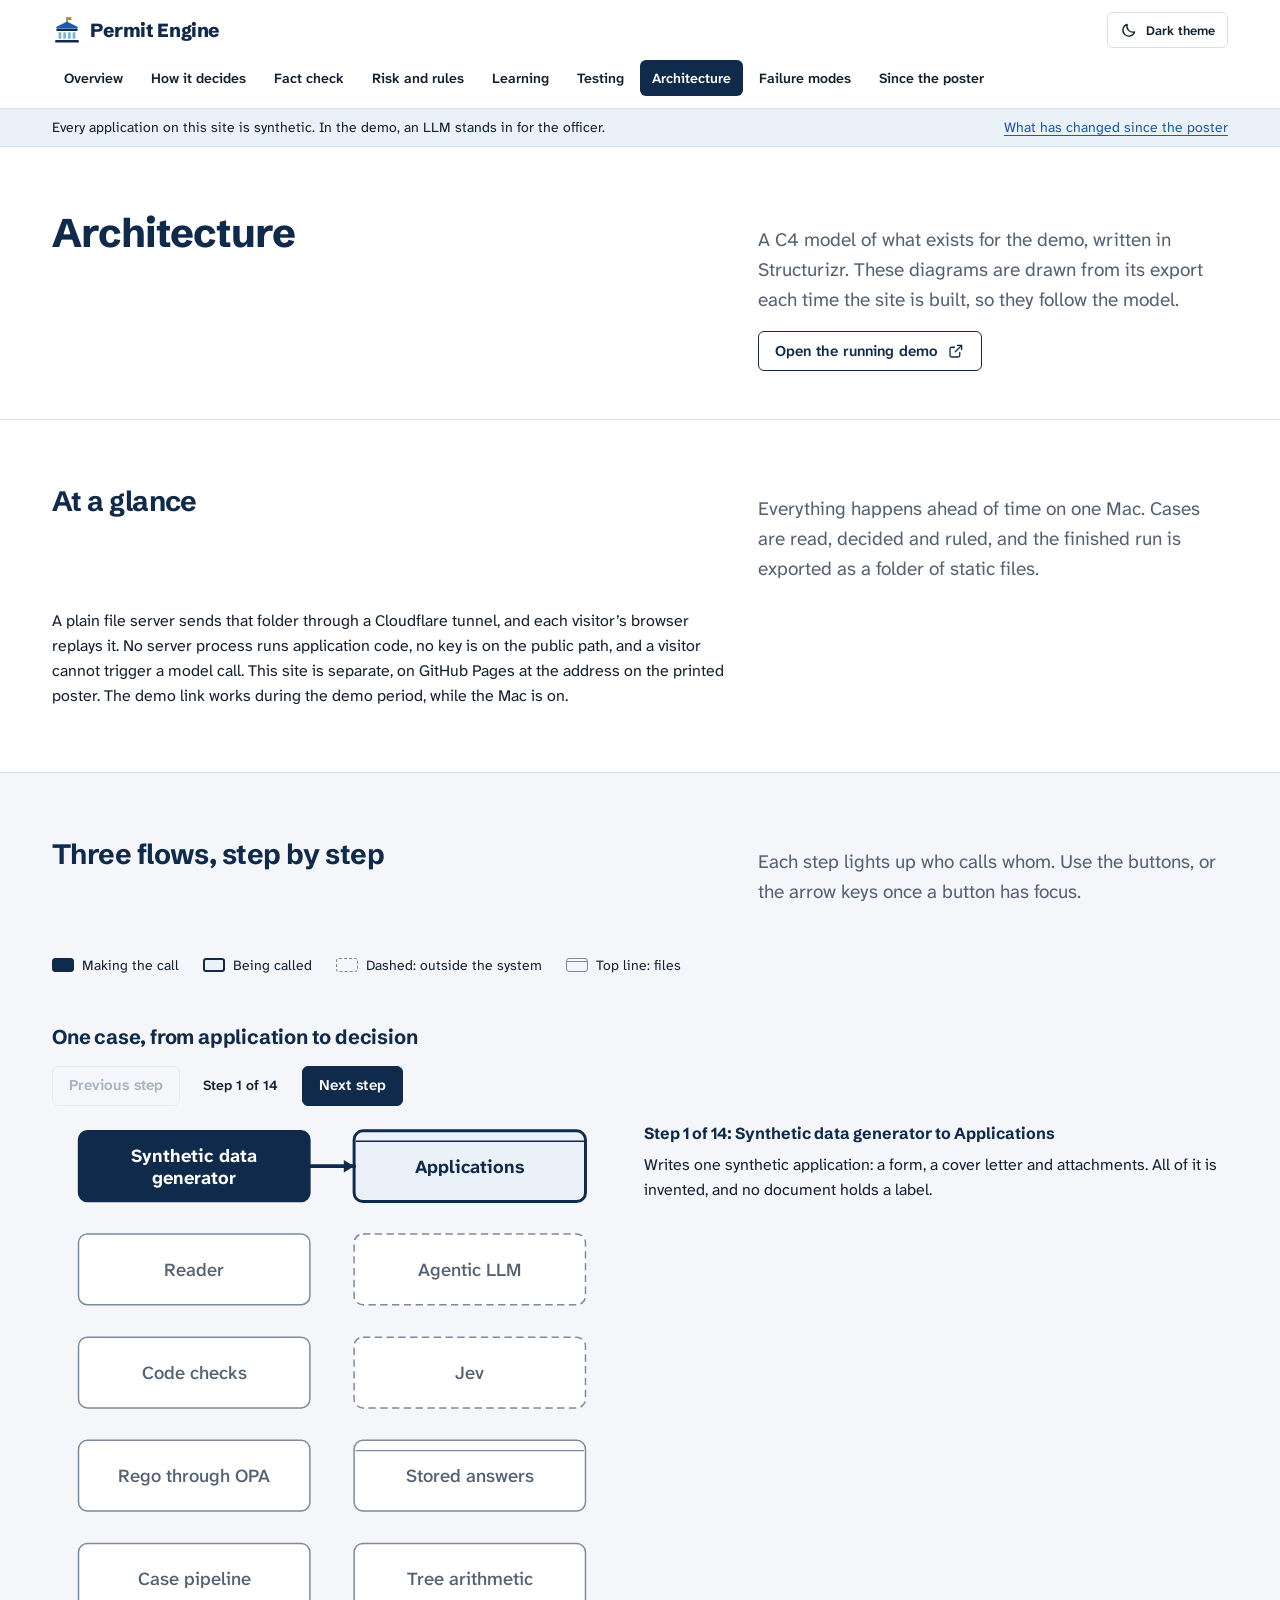
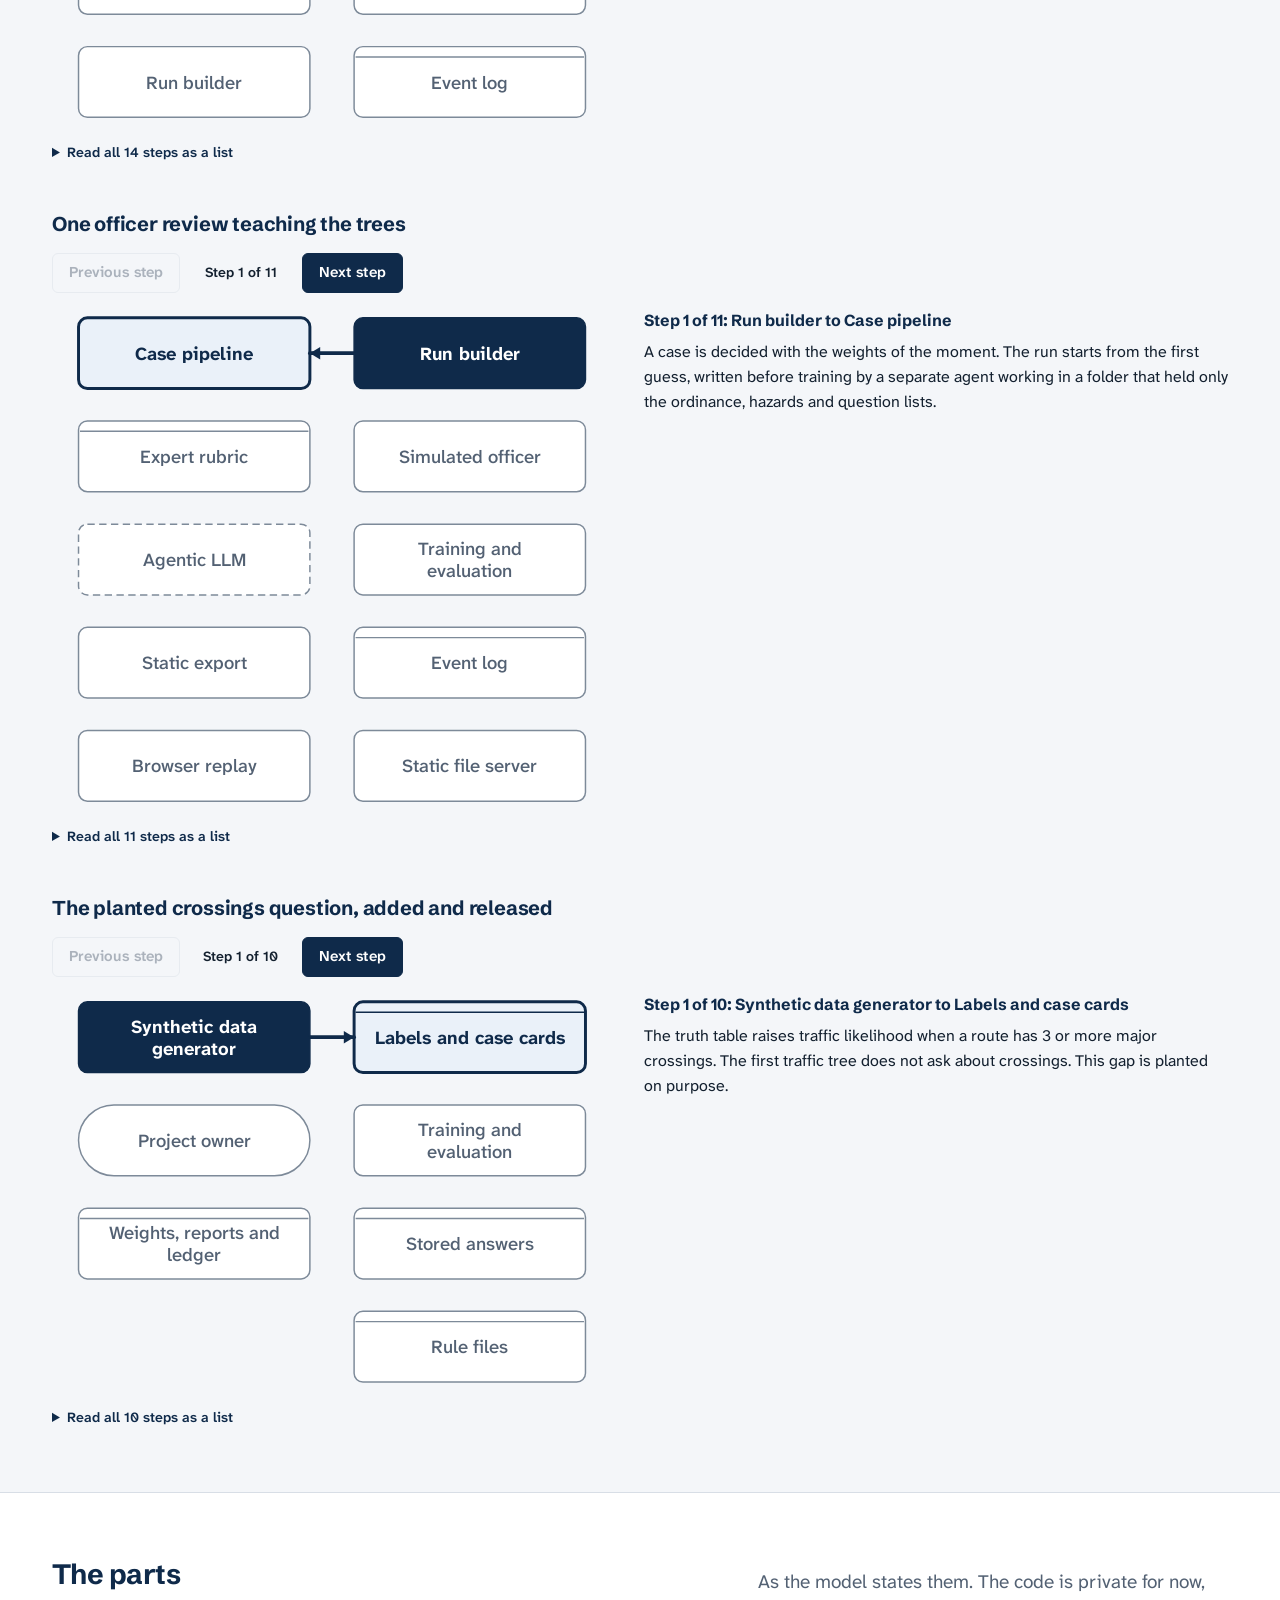
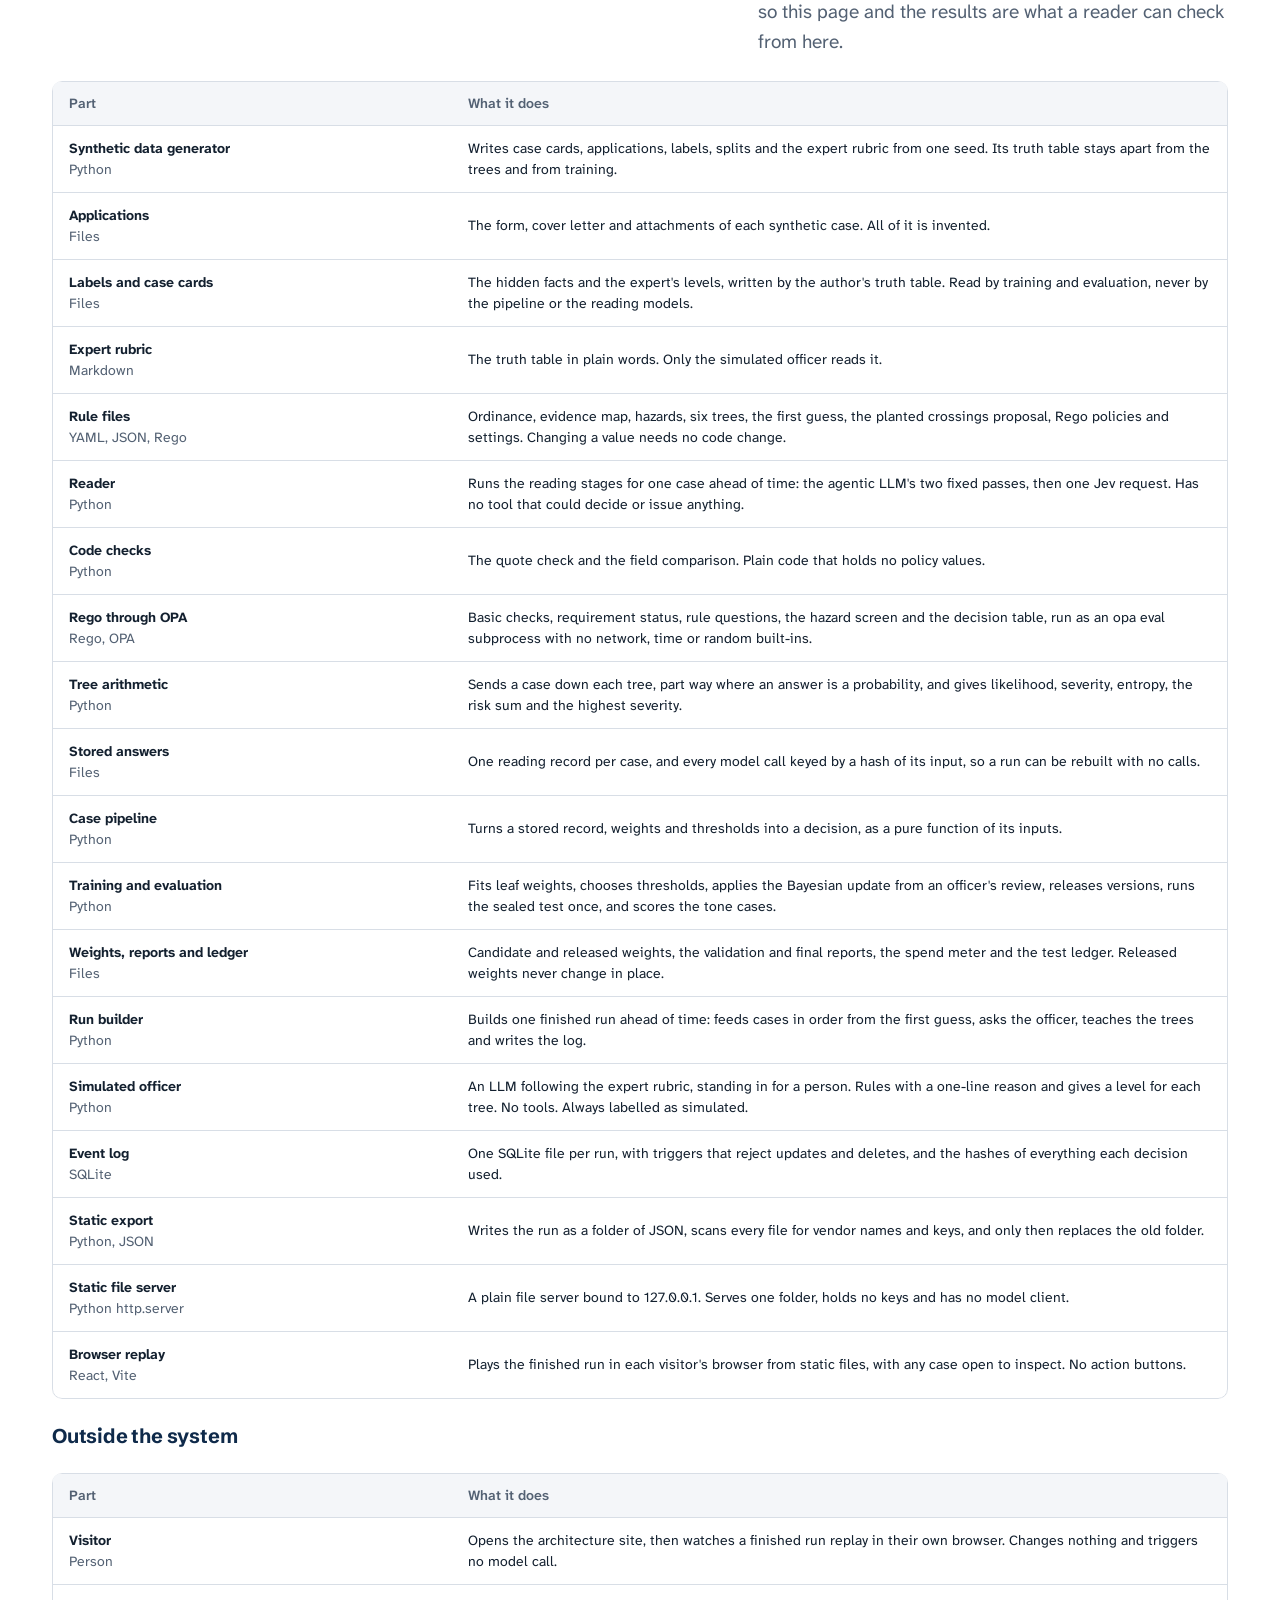
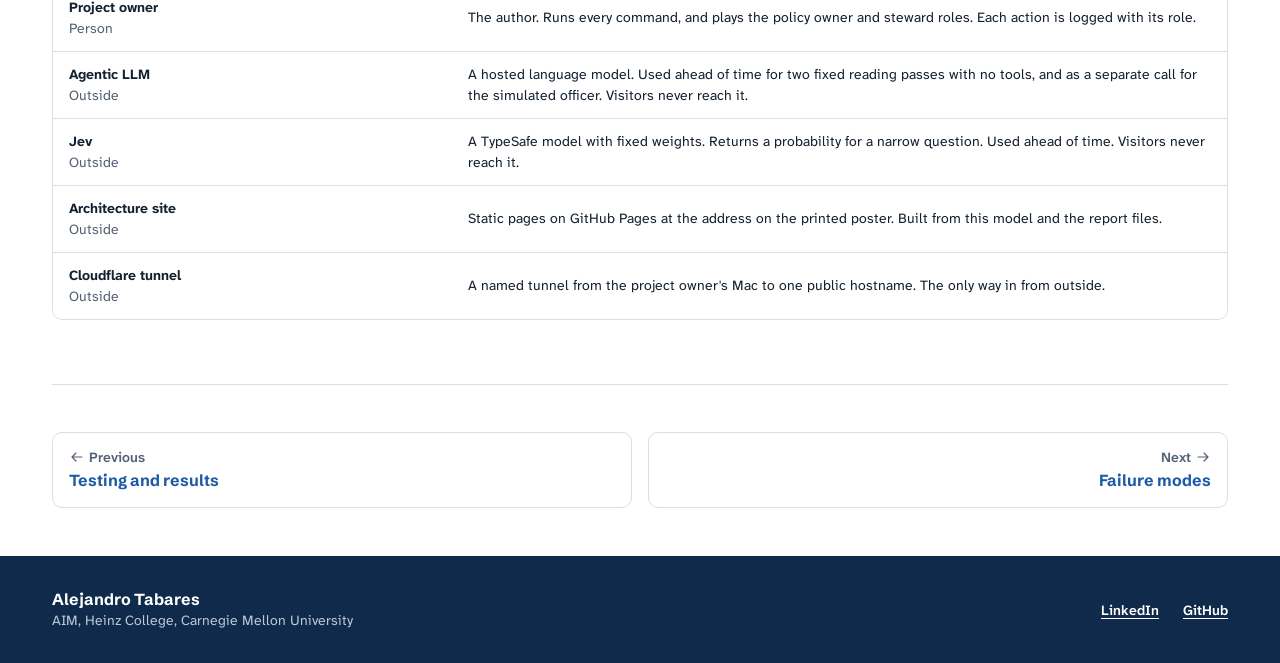
==== architecture.html @ 0df1d245 "Publish the real design, results and architecture Replaces the earlier design description with what " ====
<!doctype html>
<html lang="en" data-theme="light"><head><meta charSet="utf-8"/><meta name="viewport" content="width=device-width, initial-scale=1, viewport-fit=cover"/><title>Architecture | Permit Engine</title><meta name="description" content="A C4 model of what exists for the Permit Engine demo, with three flows you can step through: one case, one officer review, and the planted crossings question."/><meta name="author" content="Alejandro Tabares"/><script>(function(){try{var t=localStorage.getItem('pe-theme');if(!t){t=matchMedia('(prefers-color-scheme: dark)').matches?'dark':'light'}document.documentElement.setAttribute('data-theme',t)}catch(e){}})();</script><link rel="stylesheet" href="./assets/fonts/fonts.css"/><link rel="stylesheet" href="./assets/permit-engine.css"/><link rel="stylesheet" href="./assets/site.css"/></head><body class="pe-app site"><a class="site-skip" href="#main">Skip to content</a><header class="site-hd"><div class="site-wrap site-hd__row"><a class="site-brand" href="./"><svg width="30" height="30" viewBox="0 0 96 96" aria-hidden="true" focusable="false"><rect x="46.5" y="6" width="3" height="18" rx="1.5" fill="#0F2A4A"></rect><path d="M49.5 7H64l-4 4.5 4 4.5H49.5z" fill="#D27812"></path><path d="M48 24 80 40H16z" fill="#1D5BA6" stroke="#1D5BA6" stroke-width="6" stroke-linejoin="round"></path><rect x="14" y="44" width="68" height="7" rx="2" fill="#0F2A4A"></rect><rect x="21" y="55" width="9" height="21" rx="2" fill="#7EB4D2"></rect><rect x="36" y="55" width="9" height="21" rx="2" fill="#7EB4D2"></rect><rect x="51" y="55" width="9" height="21" rx="2" fill="#7EB4D2"></rect><rect x="66" y="55" width="9" height="21" rx="2" fill="#7EB4D2"></rect><rect x="10" y="80" width="76" height="8" rx="3" fill="#0F2A4A"></rect></svg><span>Permit Engine</span></a><nav class="site-nav" aria-label="Site"><ul role="list"><li><a href="./">Overview</a></li><li><a href="./how-it-decides.html">How it decides</a></li><li><a href="./fact-check.html">Fact check</a></li><li><a href="./risk-and-rules.html">Risk and rules</a></li><li><a href="./learning.html">Learning</a></li><li><a href="./testing.html">Testing</a></li><li><a href="./architecture.html" aria-current="page">Architecture</a></li><li><a href="./failure-modes.html">Failure modes</a></li><li><a href="./since-the-poster.html">Since the poster</a></li></ul></nav><button type="button" id="theme-toggle" class="site-theme" aria-pressed="false"><svg width="18" height="18" viewBox="0 0 24 24" fill="none" stroke="currentColor" stroke-width="1.75" stroke-linecap="round" stroke-linejoin="round" aria-hidden="true" focusable="false"><path d="M19.5 14.5A8 8 0 0 1 9.5 4.5a8 8 0 1 0 10 10z"></path></svg><span class="site-theme__label">Dark theme</span></button></div></header><p class="site-banner"><span class="site-wrap site-banner__row"><span>Every application on this site is synthetic. In the demo, an LLM stands in for the officer.</span><a href="./since-the-poster.html">What has changed since the poster</a></span></p><main id="main" class="site-main"><section class="site-hero"><div class="site-wrap site-hero__inner"><div class="pe-section-heading pe-section-heading--split pe-section-heading--page"><div class="pe-section-heading__grid"><h1 class="pe-section-heading__title pe-h1">Architecture</h1><div class="pe-section-heading__aside"><p class="pe-section-heading__description">A C4 model of what exists for the demo, written in Structurizr. These diagrams are drawn from its export each time the site is built, so they follow the model.</p><div class="pe-section-heading__actions"><a class="pe-button site-btn site-btn--secondary" href="https://permit-engine.bottomuplabs.com">Open the running demo <svg width="18" height="18" viewBox="0 0 24 24" fill="none" stroke="currentColor" stroke-width="1.75" stroke-linecap="round" stroke-linejoin="round" aria-hidden="true" focusable="false"><path d="M14 4.5h5.5V10M19.5 4.5 11 13M17 14v4a2 2 0 0 1-2 2H6a2 2 0 0 1-2-2V9a2 2 0 0 1 2-2h4"></path></svg></a></div></div></div></div></div></section><section class="site-section" aria-labelledby="at-a-glance"><div class="site-wrap site-stack"><div class="pe-section-heading pe-section-heading--split pe-section-heading--section"><div class="pe-section-heading__grid"><h2 id="at-a-glance" class="pe-section-heading__title pe-h2">At a glance</h2><div class="pe-section-heading__aside"><p class="pe-section-heading__description">Everything happens ahead of time on one Mac. Cases are read, decided and ruled, and the finished run is exported as a folder of static files.</p></div></div></div><div class="site-prose"><p>A plain file server sends that folder through a Cloudflare tunnel, and each visitor’s browser replays it. No server process runs application code, no key is on the public path, and a visitor cannot trigger a model call. This site is separate, on GitHub Pages at the address on the printed poster. The demo link works during the demo period, while the Mac is on.</p></div></div></section><section class="site-section site-section--muted" aria-labelledby="flows"><div class="site-wrap site-stack site-stack--lg"><div class="pe-section-heading pe-section-heading--split pe-section-heading--section"><div class="pe-section-heading__grid"><h2 id="flows" class="pe-section-heading__title pe-h2">Three flows, step by step</h2><div class="pe-section-heading__aside"><p class="pe-section-heading__description">Each step lights up who calls whom. Use the buttons, or the arrow keys once a button has focus.</p></div></div></div><ul class="site-arch-legend pe-small" role="list"><li><span class="site-arch-legend__box site-arch-legend__box--source"></span> Making the call</li><li><span class="site-arch-legend__box site-arch-legend__box--destination"></span> Being called</li><li><span class="site-arch-legend__box site-arch-legend__box--external"></span> Dashed: outside the system</li><li><span class="site-arch-legend__box site-arch-legend__box--store"></span> Top line: files</li></ul><div id="one-case-view"><div class="site-steps" data-stepper="" role="group" aria-labelledby="view-OneCase"><h3 id="view-OneCase" class="pe-h3">One case, from application to decision</h3><div class="site-steps__controls" data-controls="" hidden=""><button type="button" class="pe-button site-btn site-btn--secondary" data-prev="">Previous step</button><span class="site-steps__pos" data-pos="" aria-live="polite">Step 1 of 14</span><button type="button" class="pe-button site-btn" data-next="">Next step</button></div><ol class="site-steps__frames" role="list"><li class="site-steps__frame" data-step=""><svg viewBox="0 0 380 410" class="site-arch" role="img" aria-label="One case, from application to decision, step 1 of 14: Synthetic data generator to Applications."><g class="site-arch__node site-arch__node--part is-source"><rect x="18" y="6" width="157" height="48" rx="6"></rect><text x="96.5" y="27" text-anchor="middle">Synthetic data</text><text x="96.5" y="42" text-anchor="middle">generator</text></g><g class="site-arch__node site-arch__node--store is-destination"><rect x="205" y="6" width="157" height="48" rx="6"></rect><line x1="206" x2="361" y1="13" y2="13"></line><text x="283.5" y="34.5" text-anchor="middle">Applications</text></g><g class="site-arch__node site-arch__node--part is-waiting"><rect x="18" y="76" width="157" height="48" rx="6"></rect><text x="96.5" y="104.5" text-anchor="middle">Reader</text></g><g class="site-arch__node site-arch__node--part is-waiting"><rect x="18" y="216" width="157" height="48" rx="6"></rect><text x="96.5" y="244.5" text-anchor="middle">Rego through OPA</text></g><g class="site-arch__node site-arch__node--external is-waiting"><rect x="205" y="76" width="157" height="48" rx="6"></rect><text x="283.5" y="104.5" text-anchor="middle">Agentic LLM</text></g><g class="site-arch__node site-arch__node--part is-waiting"><rect x="18" y="146" width="157" height="48" rx="6"></rect><text x="96.5" y="174.5" text-anchor="middle">Code checks</text></g><g class="site-arch__node site-arch__node--external is-waiting"><rect x="205" y="146" width="157" height="48" rx="6"></rect><text x="283.5" y="174.5" text-anchor="middle">Jev</text></g><g class="site-arch__node site-arch__node--store is-waiting"><rect x="205" y="216" width="157" height="48" rx="6"></rect><line x1="206" x2="361" y1="223" y2="223"></line><text x="283.5" y="244.5" text-anchor="middle">Stored answers</text></g><g class="site-arch__node site-arch__node--part is-waiting"><rect x="18" y="286" width="157" height="48" rx="6"></rect><text x="96.5" y="314.5" text-anchor="middle">Case pipeline</text></g><g class="site-arch__node site-arch__node--part is-waiting"><rect x="205" y="286" width="157" height="48" rx="6"></rect><text x="283.5" y="314.5" text-anchor="middle">Tree arithmetic</text></g><g class="site-arch__node site-arch__node--part is-waiting"><rect x="18" y="356" width="157" height="48" rx="6"></rect><text x="96.5" y="384.5" text-anchor="middle">Run builder</text></g><g class="site-arch__node site-arch__node--store is-waiting"><rect x="205" y="356" width="157" height="48" rx="6"></rect><line x1="206" x2="361" y1="363" y2="363"></line><text x="283.5" y="384.5" text-anchor="middle">Event log</text></g><path class="site-arch__edge" d="M175 30 L205 30"></path><polygon class="site-arch__head" points="205,30 198,25.8 198,34.2"></polygon></svg><div class="site-steps__text"><p class="site-steps__who">Step 1 of 14: Synthetic data generator to Applications</p><p class="pe-body">Writes one synthetic application: a form, a cover letter and attachments. All of it is invented, and no document holds a label.</p></div></li><li class="site-steps__frame" data-step=""><svg viewBox="0 0 380 410" class="site-arch" role="img" aria-label="One case, from application to decision, step 2 of 14: Reader to Rego through OPA."><g class="site-arch__node site-arch__node--part is-seen"><rect x="18" y="6" width="157" height="48" rx="6"></rect><text x="96.5" y="27" text-anchor="middle">Synthetic data</text><text x="96.5" y="42" text-anchor="middle">generator</text></g><g class="site-arch__node site-arch__node--store is-seen"><rect x="205" y="6" width="157" height="48" rx="6"></rect><line x1="206" x2="361" y1="13" y2="13"></line><text x="283.5" y="34.5" text-anchor="middle">Applications</text></g><g class="site-arch__node site-arch__node--part is-source"><rect x="18" y="76" width="157" height="48" rx="6"></rect><text x="96.5" y="104.5" text-anchor="middle">Reader</text></g><g class="site-arch__node site-arch__node--part is-destination"><rect x="18" y="216" width="157" height="48" rx="6"></rect><text x="96.5" y="244.5" text-anchor="middle">Rego through OPA</text></g><g class="site-arch__node site-arch__node--external is-waiting"><rect x="205" y="76" width="157" height="48" rx="6"></rect><text x="283.5" y="104.5" text-anchor="middle">Agentic LLM</text></g><g class="site-arch__node site-arch__node--part is-waiting"><rect x="18" y="146" width="157" height="48" rx="6"></rect><text x="96.5" y="174.5" text-anchor="middle">Code checks</text></g><g class="site-arch__node site-arch__node--external is-waiting"><rect x="205" y="146" width="157" height="48" rx="6"></rect><text x="283.5" y="174.5" text-anchor="middle">Jev</text></g><g class="site-arch__node site-arch__node--store is-waiting"><rect x="205" y="216" width="157" height="48" rx="6"></rect><line x1="206" x2="361" y1="223" y2="223"></line><text x="283.5" y="244.5" text-anchor="middle">Stored answers</text></g><g class="site-arch__node site-arch__node--part is-waiting"><rect x="18" y="286" width="157" height="48" rx="6"></rect><text x="96.5" y="314.5" text-anchor="middle">Case pipeline</text></g><g class="site-arch__node site-arch__node--part is-waiting"><rect x="205" y="286" width="157" height="48" rx="6"></rect><text x="283.5" y="314.5" text-anchor="middle">Tree arithmetic</text></g><g class="site-arch__node site-arch__node--part is-waiting"><rect x="18" y="356" width="157" height="48" rx="6"></rect><text x="96.5" y="384.5" text-anchor="middle">Run builder</text></g><g class="site-arch__node site-arch__node--store is-waiting"><rect x="205" y="356" width="157" height="48" rx="6"></rect><line x1="206" x2="361" y1="363" y2="363"></line><text x="283.5" y="384.5" text-anchor="middle">Event log</text></g><path class="site-arch__edge" d="M18 100 L14 100 Q7 100 7 107 L7 233 Q7 240 14 240 L18 240"></path><polygon class="site-arch__head" points="18,240 11,235.8 11,244.2"></polygon></svg><div class="site-steps__text"><p class="site-steps__who">Step 2 of 14: Reader to Rego through OPA</p><p class="pe-body">Basic checks: is the fee paid, is the form complete, is the date allowed? A failure stops the case here, before any model is called.</p></div></li><li class="site-steps__frame" data-step=""><svg viewBox="0 0 380 410" class="site-arch" role="img" aria-label="One case, from application to decision, step 3 of 14: Reader to Agentic LLM."><g class="site-arch__node site-arch__node--part is-seen"><rect x="18" y="6" width="157" height="48" rx="6"></rect><text x="96.5" y="27" text-anchor="middle">Synthetic data</text><text x="96.5" y="42" text-anchor="middle">generator</text></g><g class="site-arch__node site-arch__node--store is-seen"><rect x="205" y="6" width="157" height="48" rx="6"></rect><line x1="206" x2="361" y1="13" y2="13"></line><text x="283.5" y="34.5" text-anchor="middle">Applications</text></g><g class="site-arch__node site-arch__node--part is-source"><rect x="18" y="76" width="157" height="48" rx="6"></rect><text x="96.5" y="104.5" text-anchor="middle">Reader</text></g><g class="site-arch__node site-arch__node--part is-seen"><rect x="18" y="216" width="157" height="48" rx="6"></rect><text x="96.5" y="244.5" text-anchor="middle">Rego through OPA</text></g><g class="site-arch__node site-arch__node--external is-destination"><rect x="205" y="76" width="157" height="48" rx="6"></rect><text x="283.5" y="104.5" text-anchor="middle">Agentic LLM</text></g><g class="site-arch__node site-arch__node--part is-waiting"><rect x="18" y="146" width="157" height="48" rx="6"></rect><text x="96.5" y="174.5" text-anchor="middle">Code checks</text></g><g class="site-arch__node site-arch__node--external is-waiting"><rect x="205" y="146" width="157" height="48" rx="6"></rect><text x="283.5" y="174.5" text-anchor="middle">Jev</text></g><g class="site-arch__node site-arch__node--store is-waiting"><rect x="205" y="216" width="157" height="48" rx="6"></rect><line x1="206" x2="361" y1="223" y2="223"></line><text x="283.5" y="244.5" text-anchor="middle">Stored answers</text></g><g class="site-arch__node site-arch__node--part is-waiting"><rect x="18" y="286" width="157" height="48" rx="6"></rect><text x="96.5" y="314.5" text-anchor="middle">Case pipeline</text></g><g class="site-arch__node site-arch__node--part is-waiting"><rect x="205" y="286" width="157" height="48" rx="6"></rect><text x="283.5" y="314.5" text-anchor="middle">Tree arithmetic</text></g><g class="site-arch__node site-arch__node--part is-waiting"><rect x="18" y="356" width="157" height="48" rx="6"></rect><text x="96.5" y="384.5" text-anchor="middle">Run builder</text></g><g class="site-arch__node site-arch__node--store is-waiting"><rect x="205" y="356" width="157" height="48" rx="6"></rect><line x1="206" x2="361" y1="363" y2="363"></line><text x="283.5" y="384.5" text-anchor="middle">Event log</text></g><path class="site-arch__edge" d="M175 100 L205 100"></path><polygon class="site-arch__head" points="205,100 198,95.8 198,104.2"></polygon></svg><div class="site-steps__text"><p class="site-steps__who">Step 3 of 14: Reader to Agentic LLM</p><p class="pe-body">First pass, link and extract. For each evidence type a race can need, the LLM says found or absent, gives fields with quotes, and lists documents that fit no type. This pass does read the cover letter.</p></div></li><li class="site-steps__frame" data-step=""><svg viewBox="0 0 380 410" class="site-arch" role="img" aria-label="One case, from application to decision, step 4 of 14: Reader to Code checks."><g class="site-arch__node site-arch__node--part is-seen"><rect x="18" y="6" width="157" height="48" rx="6"></rect><text x="96.5" y="27" text-anchor="middle">Synthetic data</text><text x="96.5" y="42" text-anchor="middle">generator</text></g><g class="site-arch__node site-arch__node--store is-seen"><rect x="205" y="6" width="157" height="48" rx="6"></rect><line x1="206" x2="361" y1="13" y2="13"></line><text x="283.5" y="34.5" text-anchor="middle">Applications</text></g><g class="site-arch__node site-arch__node--part is-source"><rect x="18" y="76" width="157" height="48" rx="6"></rect><text x="96.5" y="104.5" text-anchor="middle">Reader</text></g><g class="site-arch__node site-arch__node--part is-seen"><rect x="18" y="216" width="157" height="48" rx="6"></rect><text x="96.5" y="244.5" text-anchor="middle">Rego through OPA</text></g><g class="site-arch__node site-arch__node--external is-seen"><rect x="205" y="76" width="157" height="48" rx="6"></rect><text x="283.5" y="104.5" text-anchor="middle">Agentic LLM</text></g><g class="site-arch__node site-arch__node--part is-destination"><rect x="18" y="146" width="157" height="48" rx="6"></rect><text x="96.5" y="174.5" text-anchor="middle">Code checks</text></g><g class="site-arch__node site-arch__node--external is-waiting"><rect x="205" y="146" width="157" height="48" rx="6"></rect><text x="283.5" y="174.5" text-anchor="middle">Jev</text></g><g class="site-arch__node site-arch__node--store is-waiting"><rect x="205" y="216" width="157" height="48" rx="6"></rect><line x1="206" x2="361" y1="223" y2="223"></line><text x="283.5" y="244.5" text-anchor="middle">Stored answers</text></g><g class="site-arch__node site-arch__node--part is-waiting"><rect x="18" y="286" width="157" height="48" rx="6"></rect><text x="96.5" y="314.5" text-anchor="middle">Case pipeline</text></g><g class="site-arch__node site-arch__node--part is-waiting"><rect x="205" y="286" width="157" height="48" rx="6"></rect><text x="283.5" y="314.5" text-anchor="middle">Tree arithmetic</text></g><g class="site-arch__node site-arch__node--part is-waiting"><rect x="18" y="356" width="157" height="48" rx="6"></rect><text x="96.5" y="384.5" text-anchor="middle">Run builder</text></g><g class="site-arch__node site-arch__node--store is-waiting"><rect x="205" y="356" width="157" height="48" rx="6"></rect><line x1="206" x2="361" y1="363" y2="363"></line><text x="283.5" y="384.5" text-anchor="middle">Event log</text></g><path class="site-arch__edge" d="M96.5 124 L96.5 146"></path><polygon class="site-arch__head" points="96.5,146 92.3,139 100.7,139"></polygon></svg><div class="site-steps__text"><p class="site-steps__who">Step 4 of 14: Reader to Code checks</p><p class="pe-body">Quote check. Each quote must appear in the named attachment and each value inside its quote, or the field counts as absent. The form and the cover letter are never allowed as sources.</p></div></li><li class="site-steps__frame" data-step=""><svg viewBox="0 0 380 410" class="site-arch" role="img" aria-label="One case, from application to decision, step 5 of 14: Reader to Agentic LLM."><g class="site-arch__node site-arch__node--part is-seen"><rect x="18" y="6" width="157" height="48" rx="6"></rect><text x="96.5" y="27" text-anchor="middle">Synthetic data</text><text x="96.5" y="42" text-anchor="middle">generator</text></g><g class="site-arch__node site-arch__node--store is-seen"><rect x="205" y="6" width="157" height="48" rx="6"></rect><line x1="206" x2="361" y1="13" y2="13"></line><text x="283.5" y="34.5" text-anchor="middle">Applications</text></g><g class="site-arch__node site-arch__node--part is-source"><rect x="18" y="76" width="157" height="48" rx="6"></rect><text x="96.5" y="104.5" text-anchor="middle">Reader</text></g><g class="site-arch__node site-arch__node--part is-seen"><rect x="18" y="216" width="157" height="48" rx="6"></rect><text x="96.5" y="244.5" text-anchor="middle">Rego through OPA</text></g><g class="site-arch__node site-arch__node--external is-destination"><rect x="205" y="76" width="157" height="48" rx="6"></rect><text x="283.5" y="104.5" text-anchor="middle">Agentic LLM</text></g><g class="site-arch__node site-arch__node--part is-seen"><rect x="18" y="146" width="157" height="48" rx="6"></rect><text x="96.5" y="174.5" text-anchor="middle">Code checks</text></g><g class="site-arch__node site-arch__node--external is-waiting"><rect x="205" y="146" width="157" height="48" rx="6"></rect><text x="283.5" y="174.5" text-anchor="middle">Jev</text></g><g class="site-arch__node site-arch__node--store is-waiting"><rect x="205" y="216" width="157" height="48" rx="6"></rect><line x1="206" x2="361" y1="223" y2="223"></line><text x="283.5" y="244.5" text-anchor="middle">Stored answers</text></g><g class="site-arch__node site-arch__node--part is-waiting"><rect x="18" y="286" width="157" height="48" rx="6"></rect><text x="96.5" y="314.5" text-anchor="middle">Case pipeline</text></g><g class="site-arch__node site-arch__node--part is-waiting"><rect x="205" y="286" width="157" height="48" rx="6"></rect><text x="283.5" y="314.5" text-anchor="middle">Tree arithmetic</text></g><g class="site-arch__node site-arch__node--part is-waiting"><rect x="18" y="356" width="157" height="48" rx="6"></rect><text x="96.5" y="384.5" text-anchor="middle">Run builder</text></g><g class="site-arch__node site-arch__node--store is-waiting"><rect x="205" y="356" width="157" height="48" rx="6"></rect><line x1="206" x2="361" y1="363" y2="363"></line><text x="283.5" y="384.5" text-anchor="middle">Event log</text></g><path class="site-arch__edge" d="M175 100 L205 100"></path><polygon class="site-arch__head" points="205,100 198,95.8 198,104.2"></polygon></svg><div class="site-steps__text"><p class="site-steps__who">Step 5 of 14: Reader to Agentic LLM</p><p class="pe-body">Second pass, in a fresh context: judge. It gets the attachments behind verified fields and the case&#x27;s typed values, never the cover letter, and gives one verdict per type: supported, unsupported or contradicted.</p></div></li><li class="site-steps__frame" data-step=""><svg viewBox="0 0 380 410" class="site-arch" role="img" aria-label="One case, from application to decision, step 6 of 14: Reader to Rego through OPA."><g class="site-arch__node site-arch__node--part is-seen"><rect x="18" y="6" width="157" height="48" rx="6"></rect><text x="96.5" y="27" text-anchor="middle">Synthetic data</text><text x="96.5" y="42" text-anchor="middle">generator</text></g><g class="site-arch__node site-arch__node--store is-seen"><rect x="205" y="6" width="157" height="48" rx="6"></rect><line x1="206" x2="361" y1="13" y2="13"></line><text x="283.5" y="34.5" text-anchor="middle">Applications</text></g><g class="site-arch__node site-arch__node--part is-source"><rect x="18" y="76" width="157" height="48" rx="6"></rect><text x="96.5" y="104.5" text-anchor="middle">Reader</text></g><g class="site-arch__node site-arch__node--part is-destination"><rect x="18" y="216" width="157" height="48" rx="6"></rect><text x="96.5" y="244.5" text-anchor="middle">Rego through OPA</text></g><g class="site-arch__node site-arch__node--external is-seen"><rect x="205" y="76" width="157" height="48" rx="6"></rect><text x="283.5" y="104.5" text-anchor="middle">Agentic LLM</text></g><g class="site-arch__node site-arch__node--part is-seen"><rect x="18" y="146" width="157" height="48" rx="6"></rect><text x="96.5" y="174.5" text-anchor="middle">Code checks</text></g><g class="site-arch__node site-arch__node--external is-waiting"><rect x="205" y="146" width="157" height="48" rx="6"></rect><text x="283.5" y="174.5" text-anchor="middle">Jev</text></g><g class="site-arch__node site-arch__node--store is-waiting"><rect x="205" y="216" width="157" height="48" rx="6"></rect><line x1="206" x2="361" y1="223" y2="223"></line><text x="283.5" y="244.5" text-anchor="middle">Stored answers</text></g><g class="site-arch__node site-arch__node--part is-waiting"><rect x="18" y="286" width="157" height="48" rx="6"></rect><text x="96.5" y="314.5" text-anchor="middle">Case pipeline</text></g><g class="site-arch__node site-arch__node--part is-waiting"><rect x="205" y="286" width="157" height="48" rx="6"></rect><text x="283.5" y="314.5" text-anchor="middle">Tree arithmetic</text></g><g class="site-arch__node site-arch__node--part is-waiting"><rect x="18" y="356" width="157" height="48" rx="6"></rect><text x="96.5" y="384.5" text-anchor="middle">Run builder</text></g><g class="site-arch__node site-arch__node--store is-waiting"><rect x="205" y="356" width="157" height="48" rx="6"></rect><line x1="206" x2="361" y1="363" y2="363"></line><text x="283.5" y="384.5" text-anchor="middle">Event log</text></g><path class="site-arch__edge" d="M18 100 L14 100 Q7 100 7 107 L7 233 Q7 240 14 240 L18 240"></path><polygon class="site-arch__head" points="18,240 11,235.8 11,244.2"></polygon></svg><div class="site-steps__text"><p class="site-steps__who">Step 6 of 14: Reader to Rego through OPA</p><p class="pe-body">Hazard screen, by rules only: traffic if a road closes, crowd pressure if the crowd is 300 or more, medical always.</p></div></li><li class="site-steps__frame" data-step=""><svg viewBox="0 0 380 410" class="site-arch" role="img" aria-label="One case, from application to decision, step 7 of 14: Reader to Jev."><g class="site-arch__node site-arch__node--part is-seen"><rect x="18" y="6" width="157" height="48" rx="6"></rect><text x="96.5" y="27" text-anchor="middle">Synthetic data</text><text x="96.5" y="42" text-anchor="middle">generator</text></g><g class="site-arch__node site-arch__node--store is-seen"><rect x="205" y="6" width="157" height="48" rx="6"></rect><line x1="206" x2="361" y1="13" y2="13"></line><text x="283.5" y="34.5" text-anchor="middle">Applications</text></g><g class="site-arch__node site-arch__node--part is-source"><rect x="18" y="76" width="157" height="48" rx="6"></rect><text x="96.5" y="104.5" text-anchor="middle">Reader</text></g><g class="site-arch__node site-arch__node--part is-seen"><rect x="18" y="216" width="157" height="48" rx="6"></rect><text x="96.5" y="244.5" text-anchor="middle">Rego through OPA</text></g><g class="site-arch__node site-arch__node--external is-seen"><rect x="205" y="76" width="157" height="48" rx="6"></rect><text x="283.5" y="104.5" text-anchor="middle">Agentic LLM</text></g><g class="site-arch__node site-arch__node--part is-seen"><rect x="18" y="146" width="157" height="48" rx="6"></rect><text x="96.5" y="174.5" text-anchor="middle">Code checks</text></g><g class="site-arch__node site-arch__node--external is-destination"><rect x="205" y="146" width="157" height="48" rx="6"></rect><text x="283.5" y="174.5" text-anchor="middle">Jev</text></g><g class="site-arch__node site-arch__node--store is-waiting"><rect x="205" y="216" width="157" height="48" rx="6"></rect><line x1="206" x2="361" y1="223" y2="223"></line><text x="283.5" y="244.5" text-anchor="middle">Stored answers</text></g><g class="site-arch__node site-arch__node--part is-waiting"><rect x="18" y="286" width="157" height="48" rx="6"></rect><text x="96.5" y="314.5" text-anchor="middle">Case pipeline</text></g><g class="site-arch__node site-arch__node--part is-waiting"><rect x="205" y="286" width="157" height="48" rx="6"></rect><text x="283.5" y="314.5" text-anchor="middle">Tree arithmetic</text></g><g class="site-arch__node site-arch__node--part is-waiting"><rect x="18" y="356" width="157" height="48" rx="6"></rect><text x="96.5" y="384.5" text-anchor="middle">Run builder</text></g><g class="site-arch__node site-arch__node--store is-waiting"><rect x="205" y="356" width="157" height="48" rx="6"></rect><line x1="206" x2="361" y1="363" y2="363"></line><text x="283.5" y="384.5" text-anchor="middle">Event log</text></g><path class="site-arch__edge" d="M175 100 L183 100 Q190 100 190 107 L190 163 Q190 170 197 170 L205 170"></path><polygon class="site-arch__head" points="205,170 198,165.8 198,174.2"></polygon></svg><div class="site-steps__text"><p class="site-steps__who">Step 7 of 14: Reader to Jev</p><p class="pe-body">One Jev request: typed values, evidence records and whole plan documents. Jev returns a probability for each question on the hazards that apply. It never sees the cover letter.</p></div></li><li class="site-steps__frame" data-step=""><svg viewBox="0 0 380 410" class="site-arch" role="img" aria-label="One case, from application to decision, step 8 of 14: Reader to Stored answers."><g class="site-arch__node site-arch__node--part is-seen"><rect x="18" y="6" width="157" height="48" rx="6"></rect><text x="96.5" y="27" text-anchor="middle">Synthetic data</text><text x="96.5" y="42" text-anchor="middle">generator</text></g><g class="site-arch__node site-arch__node--store is-seen"><rect x="205" y="6" width="157" height="48" rx="6"></rect><line x1="206" x2="361" y1="13" y2="13"></line><text x="283.5" y="34.5" text-anchor="middle">Applications</text></g><g class="site-arch__node site-arch__node--part is-source"><rect x="18" y="76" width="157" height="48" rx="6"></rect><text x="96.5" y="104.5" text-anchor="middle">Reader</text></g><g class="site-arch__node site-arch__node--part is-seen"><rect x="18" y="216" width="157" height="48" rx="6"></rect><text x="96.5" y="244.5" text-anchor="middle">Rego through OPA</text></g><g class="site-arch__node site-arch__node--external is-seen"><rect x="205" y="76" width="157" height="48" rx="6"></rect><text x="283.5" y="104.5" text-anchor="middle">Agentic LLM</text></g><g class="site-arch__node site-arch__node--part is-seen"><rect x="18" y="146" width="157" height="48" rx="6"></rect><text x="96.5" y="174.5" text-anchor="middle">Code checks</text></g><g class="site-arch__node site-arch__node--external is-seen"><rect x="205" y="146" width="157" height="48" rx="6"></rect><text x="283.5" y="174.5" text-anchor="middle">Jev</text></g><g class="site-arch__node site-arch__node--store is-destination"><rect x="205" y="216" width="157" height="48" rx="6"></rect><line x1="206" x2="361" y1="223" y2="223"></line><text x="283.5" y="244.5" text-anchor="middle">Stored answers</text></g><g class="site-arch__node site-arch__node--part is-waiting"><rect x="18" y="286" width="157" height="48" rx="6"></rect><text x="96.5" y="314.5" text-anchor="middle">Case pipeline</text></g><g class="site-arch__node site-arch__node--part is-waiting"><rect x="205" y="286" width="157" height="48" rx="6"></rect><text x="283.5" y="314.5" text-anchor="middle">Tree arithmetic</text></g><g class="site-arch__node site-arch__node--part is-waiting"><rect x="18" y="356" width="157" height="48" rx="6"></rect><text x="96.5" y="384.5" text-anchor="middle">Run builder</text></g><g class="site-arch__node site-arch__node--store is-waiting"><rect x="205" y="356" width="157" height="48" rx="6"></rect><line x1="206" x2="361" y1="363" y2="363"></line><text x="283.5" y="384.5" text-anchor="middle">Event log</text></g><path class="site-arch__edge" d="M175 100 L183 100 Q190 100 190 107 L190 233 Q190 240 197 240 L205 240"></path><polygon class="site-arch__head" points="205,240 198,235.8 198,244.2"></polygon></svg><div class="site-steps__text"><p class="site-steps__who">Step 8 of 14: Reader to Stored answers</p><p class="pe-body">All of this is stored as one reading record. From here on, the case needs no model call.</p></div></li><li class="site-steps__frame" data-step=""><svg viewBox="0 0 380 410" class="site-arch" role="img" aria-label="One case, from application to decision, step 9 of 14: Case pipeline to Stored answers."><g class="site-arch__node site-arch__node--part is-seen"><rect x="18" y="6" width="157" height="48" rx="6"></rect><text x="96.5" y="27" text-anchor="middle">Synthetic data</text><text x="96.5" y="42" text-anchor="middle">generator</text></g><g class="site-arch__node site-arch__node--store is-seen"><rect x="205" y="6" width="157" height="48" rx="6"></rect><line x1="206" x2="361" y1="13" y2="13"></line><text x="283.5" y="34.5" text-anchor="middle">Applications</text></g><g class="site-arch__node site-arch__node--part is-seen"><rect x="18" y="76" width="157" height="48" rx="6"></rect><text x="96.5" y="104.5" text-anchor="middle">Reader</text></g><g class="site-arch__node site-arch__node--part is-seen"><rect x="18" y="216" width="157" height="48" rx="6"></rect><text x="96.5" y="244.5" text-anchor="middle">Rego through OPA</text></g><g class="site-arch__node site-arch__node--external is-seen"><rect x="205" y="76" width="157" height="48" rx="6"></rect><text x="283.5" y="104.5" text-anchor="middle">Agentic LLM</text></g><g class="site-arch__node site-arch__node--part is-seen"><rect x="18" y="146" width="157" height="48" rx="6"></rect><text x="96.5" y="174.5" text-anchor="middle">Code checks</text></g><g class="site-arch__node site-arch__node--external is-seen"><rect x="205" y="146" width="157" height="48" rx="6"></rect><text x="283.5" y="174.5" text-anchor="middle">Jev</text></g><g class="site-arch__node site-arch__node--store is-destination"><rect x="205" y="216" width="157" height="48" rx="6"></rect><line x1="206" x2="361" y1="223" y2="223"></line><text x="283.5" y="244.5" text-anchor="middle">Stored answers</text></g><g class="site-arch__node site-arch__node--part is-source"><rect x="18" y="286" width="157" height="48" rx="6"></rect><text x="96.5" y="314.5" text-anchor="middle">Case pipeline</text></g><g class="site-arch__node site-arch__node--part is-waiting"><rect x="205" y="286" width="157" height="48" rx="6"></rect><text x="283.5" y="314.5" text-anchor="middle">Tree arithmetic</text></g><g class="site-arch__node site-arch__node--part is-waiting"><rect x="18" y="356" width="157" height="48" rx="6"></rect><text x="96.5" y="384.5" text-anchor="middle">Run builder</text></g><g class="site-arch__node site-arch__node--store is-waiting"><rect x="205" y="356" width="157" height="48" rx="6"></rect><line x1="206" x2="361" y1="363" y2="363"></line><text x="283.5" y="384.5" text-anchor="middle">Event log</text></g><path class="site-arch__edge" d="M175 310 L183 310 Q190 310 190 303 L190 247 Q190 240 197 240 L205 240"></path><polygon class="site-arch__head" points="205,240 198,235.8 198,244.2"></polygon></svg><div class="site-steps__text"><p class="site-steps__who">Step 9 of 14: Case pipeline to Stored answers</p><p class="pe-body">The pipeline reads the record when the run is built.</p></div></li><li class="site-steps__frame" data-step=""><svg viewBox="0 0 380 410" class="site-arch" role="img" aria-label="One case, from application to decision, step 10 of 14: Case pipeline to Code checks."><g class="site-arch__node site-arch__node--part is-seen"><rect x="18" y="6" width="157" height="48" rx="6"></rect><text x="96.5" y="27" text-anchor="middle">Synthetic data</text><text x="96.5" y="42" text-anchor="middle">generator</text></g><g class="site-arch__node site-arch__node--store is-seen"><rect x="205" y="6" width="157" height="48" rx="6"></rect><line x1="206" x2="361" y1="13" y2="13"></line><text x="283.5" y="34.5" text-anchor="middle">Applications</text></g><g class="site-arch__node site-arch__node--part is-seen"><rect x="18" y="76" width="157" height="48" rx="6"></rect><text x="96.5" y="104.5" text-anchor="middle">Reader</text></g><g class="site-arch__node site-arch__node--part is-seen"><rect x="18" y="216" width="157" height="48" rx="6"></rect><text x="96.5" y="244.5" text-anchor="middle">Rego through OPA</text></g><g class="site-arch__node site-arch__node--external is-seen"><rect x="205" y="76" width="157" height="48" rx="6"></rect><text x="283.5" y="104.5" text-anchor="middle">Agentic LLM</text></g><g class="site-arch__node site-arch__node--part is-destination"><rect x="18" y="146" width="157" height="48" rx="6"></rect><text x="96.5" y="174.5" text-anchor="middle">Code checks</text></g><g class="site-arch__node site-arch__node--external is-seen"><rect x="205" y="146" width="157" height="48" rx="6"></rect><text x="283.5" y="174.5" text-anchor="middle">Jev</text></g><g class="site-arch__node site-arch__node--store is-seen"><rect x="205" y="216" width="157" height="48" rx="6"></rect><line x1="206" x2="361" y1="223" y2="223"></line><text x="283.5" y="244.5" text-anchor="middle">Stored answers</text></g><g class="site-arch__node site-arch__node--part is-source"><rect x="18" y="286" width="157" height="48" rx="6"></rect><text x="96.5" y="314.5" text-anchor="middle">Case pipeline</text></g><g class="site-arch__node site-arch__node--part is-waiting"><rect x="205" y="286" width="157" height="48" rx="6"></rect><text x="283.5" y="314.5" text-anchor="middle">Tree arithmetic</text></g><g class="site-arch__node site-arch__node--part is-waiting"><rect x="18" y="356" width="157" height="48" rx="6"></rect><text x="96.5" y="384.5" text-anchor="middle">Run builder</text></g><g class="site-arch__node site-arch__node--store is-waiting"><rect x="205" y="356" width="157" height="48" rx="6"></rect><line x1="206" x2="361" y1="363" y2="363"></line><text x="283.5" y="384.5" text-anchor="middle">Event log</text></g><path class="site-arch__edge" d="M18 310 L14 310 Q7 310 7 303 L7 177 Q7 170 14 170 L18 170"></path><polygon class="site-arch__head" points="18,170 11,165.8 11,174.2"></polygon></svg><div class="site-steps__text"><p class="site-steps__who">Step 10 of 14: Case pipeline to Code checks</p><p class="pe-body">Field comparison. Code compares fields with the form for every evidence type. A mismatch, such as a letter naming another date, makes the record contradicted whatever the LLM said.</p></div></li><li class="site-steps__frame" data-step=""><svg viewBox="0 0 380 410" class="site-arch" role="img" aria-label="One case, from application to decision, step 11 of 14: Case pipeline to Rego through OPA."><g class="site-arch__node site-arch__node--part is-seen"><rect x="18" y="6" width="157" height="48" rx="6"></rect><text x="96.5" y="27" text-anchor="middle">Synthetic data</text><text x="96.5" y="42" text-anchor="middle">generator</text></g><g class="site-arch__node site-arch__node--store is-seen"><rect x="205" y="6" width="157" height="48" rx="6"></rect><line x1="206" x2="361" y1="13" y2="13"></line><text x="283.5" y="34.5" text-anchor="middle">Applications</text></g><g class="site-arch__node site-arch__node--part is-seen"><rect x="18" y="76" width="157" height="48" rx="6"></rect><text x="96.5" y="104.5" text-anchor="middle">Reader</text></g><g class="site-arch__node site-arch__node--part is-destination"><rect x="18" y="216" width="157" height="48" rx="6"></rect><text x="96.5" y="244.5" text-anchor="middle">Rego through OPA</text></g><g class="site-arch__node site-arch__node--external is-seen"><rect x="205" y="76" width="157" height="48" rx="6"></rect><text x="283.5" y="104.5" text-anchor="middle">Agentic LLM</text></g><g class="site-arch__node site-arch__node--part is-seen"><rect x="18" y="146" width="157" height="48" rx="6"></rect><text x="96.5" y="174.5" text-anchor="middle">Code checks</text></g><g class="site-arch__node site-arch__node--external is-seen"><rect x="205" y="146" width="157" height="48" rx="6"></rect><text x="283.5" y="174.5" text-anchor="middle">Jev</text></g><g class="site-arch__node site-arch__node--store is-seen"><rect x="205" y="216" width="157" height="48" rx="6"></rect><line x1="206" x2="361" y1="223" y2="223"></line><text x="283.5" y="244.5" text-anchor="middle">Stored answers</text></g><g class="site-arch__node site-arch__node--part is-source"><rect x="18" y="286" width="157" height="48" rx="6"></rect><text x="96.5" y="314.5" text-anchor="middle">Case pipeline</text></g><g class="site-arch__node site-arch__node--part is-waiting"><rect x="205" y="286" width="157" height="48" rx="6"></rect><text x="283.5" y="314.5" text-anchor="middle">Tree arithmetic</text></g><g class="site-arch__node site-arch__node--part is-waiting"><rect x="18" y="356" width="157" height="48" rx="6"></rect><text x="96.5" y="384.5" text-anchor="middle">Run builder</text></g><g class="site-arch__node site-arch__node--store is-waiting"><rect x="205" y="356" width="157" height="48" rx="6"></rect><line x1="206" x2="361" y1="363" y2="363"></line><text x="283.5" y="384.5" text-anchor="middle">Event log</text></g><path class="site-arch__edge" d="M96.5 286 L96.5 264"></path><polygon class="site-arch__head" points="96.5,264 100.7,271 92.3,271"></polygon></svg><div class="site-steps__text"><p class="site-steps__who">Step 11 of 14: Case pipeline to Rego through OPA</p><p class="pe-body">Rego gives each requirement a status (met, failed, missing or unclear) and answers every rule question from the form.</p></div></li><li class="site-steps__frame" data-step=""><svg viewBox="0 0 380 410" class="site-arch" role="img" aria-label="One case, from application to decision, step 12 of 14: Case pipeline to Tree arithmetic."><g class="site-arch__node site-arch__node--part is-seen"><rect x="18" y="6" width="157" height="48" rx="6"></rect><text x="96.5" y="27" text-anchor="middle">Synthetic data</text><text x="96.5" y="42" text-anchor="middle">generator</text></g><g class="site-arch__node site-arch__node--store is-seen"><rect x="205" y="6" width="157" height="48" rx="6"></rect><line x1="206" x2="361" y1="13" y2="13"></line><text x="283.5" y="34.5" text-anchor="middle">Applications</text></g><g class="site-arch__node site-arch__node--part is-seen"><rect x="18" y="76" width="157" height="48" rx="6"></rect><text x="96.5" y="104.5" text-anchor="middle">Reader</text></g><g class="site-arch__node site-arch__node--part is-seen"><rect x="18" y="216" width="157" height="48" rx="6"></rect><text x="96.5" y="244.5" text-anchor="middle">Rego through OPA</text></g><g class="site-arch__node site-arch__node--external is-seen"><rect x="205" y="76" width="157" height="48" rx="6"></rect><text x="283.5" y="104.5" text-anchor="middle">Agentic LLM</text></g><g class="site-arch__node site-arch__node--part is-seen"><rect x="18" y="146" width="157" height="48" rx="6"></rect><text x="96.5" y="174.5" text-anchor="middle">Code checks</text></g><g class="site-arch__node site-arch__node--external is-seen"><rect x="205" y="146" width="157" height="48" rx="6"></rect><text x="283.5" y="174.5" text-anchor="middle">Jev</text></g><g class="site-arch__node site-arch__node--store is-seen"><rect x="205" y="216" width="157" height="48" rx="6"></rect><line x1="206" x2="361" y1="223" y2="223"></line><text x="283.5" y="244.5" text-anchor="middle">Stored answers</text></g><g class="site-arch__node site-arch__node--part is-source"><rect x="18" y="286" width="157" height="48" rx="6"></rect><text x="96.5" y="314.5" text-anchor="middle">Case pipeline</text></g><g class="site-arch__node site-arch__node--part is-destination"><rect x="205" y="286" width="157" height="48" rx="6"></rect><text x="283.5" y="314.5" text-anchor="middle">Tree arithmetic</text></g><g class="site-arch__node site-arch__node--part is-waiting"><rect x="18" y="356" width="157" height="48" rx="6"></rect><text x="96.5" y="384.5" text-anchor="middle">Run builder</text></g><g class="site-arch__node site-arch__node--store is-waiting"><rect x="205" y="356" width="157" height="48" rx="6"></rect><line x1="206" x2="361" y1="363" y2="363"></line><text x="283.5" y="384.5" text-anchor="middle">Event log</text></g><path class="site-arch__edge" d="M175 310 L205 310"></path><polygon class="site-arch__head" points="205,310 198,305.8 198,314.2"></polygon></svg><div class="site-steps__text"><p class="site-steps__who">Step 12 of 14: Case pipeline to Tree arithmetic</p><p class="pe-body">Tree arithmetic. Answers send the case down six trees at most. Each hazard&#x27;s likelihood times its severity, summed over the hazards that apply, gives the risk.</p></div></li><li class="site-steps__frame" data-step=""><svg viewBox="0 0 380 410" class="site-arch" role="img" aria-label="One case, from application to decision, step 13 of 14: Case pipeline to Rego through OPA."><g class="site-arch__node site-arch__node--part is-seen"><rect x="18" y="6" width="157" height="48" rx="6"></rect><text x="96.5" y="27" text-anchor="middle">Synthetic data</text><text x="96.5" y="42" text-anchor="middle">generator</text></g><g class="site-arch__node site-arch__node--store is-seen"><rect x="205" y="6" width="157" height="48" rx="6"></rect><line x1="206" x2="361" y1="13" y2="13"></line><text x="283.5" y="34.5" text-anchor="middle">Applications</text></g><g class="site-arch__node site-arch__node--part is-seen"><rect x="18" y="76" width="157" height="48" rx="6"></rect><text x="96.5" y="104.5" text-anchor="middle">Reader</text></g><g class="site-arch__node site-arch__node--part is-destination"><rect x="18" y="216" width="157" height="48" rx="6"></rect><text x="96.5" y="244.5" text-anchor="middle">Rego through OPA</text></g><g class="site-arch__node site-arch__node--external is-seen"><rect x="205" y="76" width="157" height="48" rx="6"></rect><text x="283.5" y="104.5" text-anchor="middle">Agentic LLM</text></g><g class="site-arch__node site-arch__node--part is-seen"><rect x="18" y="146" width="157" height="48" rx="6"></rect><text x="96.5" y="174.5" text-anchor="middle">Code checks</text></g><g class="site-arch__node site-arch__node--external is-seen"><rect x="205" y="146" width="157" height="48" rx="6"></rect><text x="283.5" y="174.5" text-anchor="middle">Jev</text></g><g class="site-arch__node site-arch__node--store is-seen"><rect x="205" y="216" width="157" height="48" rx="6"></rect><line x1="206" x2="361" y1="223" y2="223"></line><text x="283.5" y="244.5" text-anchor="middle">Stored answers</text></g><g class="site-arch__node site-arch__node--part is-source"><rect x="18" y="286" width="157" height="48" rx="6"></rect><text x="96.5" y="314.5" text-anchor="middle">Case pipeline</text></g><g class="site-arch__node site-arch__node--part is-seen"><rect x="205" y="286" width="157" height="48" rx="6"></rect><text x="283.5" y="314.5" text-anchor="middle">Tree arithmetic</text></g><g class="site-arch__node site-arch__node--part is-waiting"><rect x="18" y="356" width="157" height="48" rx="6"></rect><text x="96.5" y="384.5" text-anchor="middle">Run builder</text></g><g class="site-arch__node site-arch__node--store is-waiting"><rect x="205" y="356" width="157" height="48" rx="6"></rect><line x1="206" x2="361" y1="363" y2="363"></line><text x="283.5" y="384.5" text-anchor="middle">Event log</text></g><path class="site-arch__edge" d="M96.5 286 L96.5 264"></path><polygon class="site-arch__head" points="96.5,264 100.7,271 92.3,271"></polygon></svg><div class="site-steps__text"><p class="site-steps__who">Step 13 of 14: Case pipeline to Rego through OPA</p><p class="pe-body">The decision table, first match wins: returned, proposed denial, officer or approved, with the row, the reason and the clause.</p></div></li><li class="site-steps__frame" data-step=""><svg viewBox="0 0 380 410" class="site-arch" role="img" aria-label="One case, from application to decision, step 14 of 14: Run builder to Event log."><g class="site-arch__node site-arch__node--part is-seen"><rect x="18" y="6" width="157" height="48" rx="6"></rect><text x="96.5" y="27" text-anchor="middle">Synthetic data</text><text x="96.5" y="42" text-anchor="middle">generator</text></g><g class="site-arch__node site-arch__node--store is-seen"><rect x="205" y="6" width="157" height="48" rx="6"></rect><line x1="206" x2="361" y1="13" y2="13"></line><text x="283.5" y="34.5" text-anchor="middle">Applications</text></g><g class="site-arch__node site-arch__node--part is-seen"><rect x="18" y="76" width="157" height="48" rx="6"></rect><text x="96.5" y="104.5" text-anchor="middle">Reader</text></g><g class="site-arch__node site-arch__node--part is-seen"><rect x="18" y="216" width="157" height="48" rx="6"></rect><text x="96.5" y="244.5" text-anchor="middle">Rego through OPA</text></g><g class="site-arch__node site-arch__node--external is-seen"><rect x="205" y="76" width="157" height="48" rx="6"></rect><text x="283.5" y="104.5" text-anchor="middle">Agentic LLM</text></g><g class="site-arch__node site-arch__node--part is-seen"><rect x="18" y="146" width="157" height="48" rx="6"></rect><text x="96.5" y="174.5" text-anchor="middle">Code checks</text></g><g class="site-arch__node site-arch__node--external is-seen"><rect x="205" y="146" width="157" height="48" rx="6"></rect><text x="283.5" y="174.5" text-anchor="middle">Jev</text></g><g class="site-arch__node site-arch__node--store is-seen"><rect x="205" y="216" width="157" height="48" rx="6"></rect><line x1="206" x2="361" y1="223" y2="223"></line><text x="283.5" y="244.5" text-anchor="middle">Stored answers</text></g><g class="site-arch__node site-arch__node--part is-seen"><rect x="18" y="286" width="157" height="48" rx="6"></rect><text x="96.5" y="314.5" text-anchor="middle">Case pipeline</text></g><g class="site-arch__node site-arch__node--part is-seen"><rect x="205" y="286" width="157" height="48" rx="6"></rect><text x="283.5" y="314.5" text-anchor="middle">Tree arithmetic</text></g><g class="site-arch__node site-arch__node--part is-source"><rect x="18" y="356" width="157" height="48" rx="6"></rect><text x="96.5" y="384.5" text-anchor="middle">Run builder</text></g><g class="site-arch__node site-arch__node--store is-destination"><rect x="205" y="356" width="157" height="48" rx="6"></rect><line x1="206" x2="361" y1="363" y2="363"></line><text x="283.5" y="384.5" text-anchor="middle">Event log</text></g><path class="site-arch__edge" d="M175 380 L205 380"></path><polygon class="site-arch__head" points="205,380 198,375.8 198,384.2"></polygon></svg><div class="site-steps__text"><p class="site-steps__who">Step 14 of 14: Run builder to Event log</p><p class="pe-body">Every stage is written as an event, with the hashes of everything the decision used. Any logged decision can be reproduced with no model calls.</p></div></li></ol><details class="site-steps__all"><summary>Read all 14 steps as a list</summary><ol><li><strong>Synthetic data generator to Applications.</strong> Writes one synthetic application: a form, a cover letter and attachments. All of it is invented, and no document holds a label.</li><li><strong>Reader to Rego through OPA.</strong> Basic checks: is the fee paid, is the form complete, is the date allowed? A failure stops the case here, before any model is called.</li><li><strong>Reader to Agentic LLM.</strong> First pass, link and extract. For each evidence type a race can need, the LLM says found or absent, gives fields with quotes, and lists documents that fit no type. This pass does read the cover letter.</li><li><strong>Reader to Code checks.</strong> Quote check. Each quote must appear in the named attachment and each value inside its quote, or the field counts as absent. The form and the cover letter are never allowed as sources.</li><li><strong>Reader to Agentic LLM.</strong> Second pass, in a fresh context: judge. It gets the attachments behind verified fields and the case&#x27;s typed values, never the cover letter, and gives one verdict per type: supported, unsupported or contradicted.</li><li><strong>Reader to Rego through OPA.</strong> Hazard screen, by rules only: traffic if a road closes, crowd pressure if the crowd is 300 or more, medical always.</li><li><strong>Reader to Jev.</strong> One Jev request: typed values, evidence records and whole plan documents. Jev returns a probability for each question on the hazards that apply. It never sees the cover letter.</li><li><strong>Reader to Stored answers.</strong> All of this is stored as one reading record. From here on, the case needs no model call.</li><li><strong>Case pipeline to Stored answers.</strong> The pipeline reads the record when the run is built.</li><li><strong>Case pipeline to Code checks.</strong> Field comparison. Code compares fields with the form for every evidence type. A mismatch, such as a letter naming another date, makes the record contradicted whatever the LLM said.</li><li><strong>Case pipeline to Rego through OPA.</strong> Rego gives each requirement a status (met, failed, missing or unclear) and answers every rule question from the form.</li><li><strong>Case pipeline to Tree arithmetic.</strong> Tree arithmetic. Answers send the case down six trees at most. Each hazard&#x27;s likelihood times its severity, summed over the hazards that apply, gives the risk.</li><li><strong>Case pipeline to Rego through OPA.</strong> The decision table, first match wins: returned, proposed denial, officer or approved, with the row, the reason and the clause.</li><li><strong>Run builder to Event log.</strong> Every stage is written as an event, with the hashes of everything the decision used. Any logged decision can be reproduced with no model calls.</li></ol></details></div></div><div id="officer-view"><div class="site-steps" data-stepper="" role="group" aria-labelledby="view-OfficerReview"><h3 id="view-OfficerReview" class="pe-h3">One officer review teaching the trees</h3><div class="site-steps__controls" data-controls="" hidden=""><button type="button" class="pe-button site-btn site-btn--secondary" data-prev="">Previous step</button><span class="site-steps__pos" data-pos="" aria-live="polite">Step 1 of 11</span><button type="button" class="pe-button site-btn" data-next="">Next step</button></div><ol class="site-steps__frames" role="list"><li class="site-steps__frame" data-step=""><svg viewBox="0 0 380 340" class="site-arch" role="img" aria-label="One officer review teaching the trees, step 1 of 11: Run builder to Case pipeline."><g class="site-arch__node site-arch__node--part is-source"><rect x="205" y="6" width="157" height="48" rx="6"></rect><text x="283.5" y="34.5" text-anchor="middle">Run builder</text></g><g class="site-arch__node site-arch__node--part is-destination"><rect x="18" y="6" width="157" height="48" rx="6"></rect><text x="96.5" y="34.5" text-anchor="middle">Case pipeline</text></g><g class="site-arch__node site-arch__node--part is-waiting"><rect x="205" y="76" width="157" height="48" rx="6"></rect><text x="283.5" y="104.5" text-anchor="middle">Simulated officer</text></g><g class="site-arch__node site-arch__node--store is-waiting"><rect x="18" y="76" width="157" height="48" rx="6"></rect><line x1="19" x2="174" y1="83" y2="83"></line><text x="96.5" y="104.5" text-anchor="middle">Expert rubric</text></g><g class="site-arch__node site-arch__node--external is-waiting"><rect x="18" y="146" width="157" height="48" rx="6"></rect><text x="96.5" y="174.5" text-anchor="middle">Agentic LLM</text></g><g class="site-arch__node site-arch__node--store is-waiting"><rect x="205" y="216" width="157" height="48" rx="6"></rect><line x1="206" x2="361" y1="223" y2="223"></line><text x="283.5" y="244.5" text-anchor="middle">Event log</text></g><g class="site-arch__node site-arch__node--part is-waiting"><rect x="205" y="146" width="157" height="48" rx="6"></rect><text x="283.5" y="167" text-anchor="middle">Training and</text><text x="283.5" y="182" text-anchor="middle">evaluation</text></g><g class="site-arch__node site-arch__node--part is-waiting"><rect x="18" y="216" width="157" height="48" rx="6"></rect><text x="96.5" y="244.5" text-anchor="middle">Static export</text></g><g class="site-arch__node site-arch__node--part is-waiting"><rect x="18" y="286" width="157" height="48" rx="6"></rect><text x="96.5" y="314.5" text-anchor="middle">Browser replay</text></g><g class="site-arch__node site-arch__node--part is-waiting"><rect x="205" y="286" width="157" height="48" rx="6"></rect><text x="283.5" y="314.5" text-anchor="middle">Static file server</text></g><path class="site-arch__edge" d="M205 30 L175 30"></path><polygon class="site-arch__head" points="175,30 182,34.2 182,25.8"></polygon></svg><div class="site-steps__text"><p class="site-steps__who">Step 1 of 11: Run builder to Case pipeline</p><p class="pe-body">A case is decided with the weights of the moment. The run starts from the first guess, written before training by a separate agent working in a folder that held only the ordinance, hazards and question lists.</p></div></li><li class="site-steps__frame" data-step=""><svg viewBox="0 0 380 340" class="site-arch" role="img" aria-label="One officer review teaching the trees, step 2 of 11: Run builder to Simulated officer."><g class="site-arch__node site-arch__node--part is-source"><rect x="205" y="6" width="157" height="48" rx="6"></rect><text x="283.5" y="34.5" text-anchor="middle">Run builder</text></g><g class="site-arch__node site-arch__node--part is-seen"><rect x="18" y="6" width="157" height="48" rx="6"></rect><text x="96.5" y="34.5" text-anchor="middle">Case pipeline</text></g><g class="site-arch__node site-arch__node--part is-destination"><rect x="205" y="76" width="157" height="48" rx="6"></rect><text x="283.5" y="104.5" text-anchor="middle">Simulated officer</text></g><g class="site-arch__node site-arch__node--store is-waiting"><rect x="18" y="76" width="157" height="48" rx="6"></rect><line x1="19" x2="174" y1="83" y2="83"></line><text x="96.5" y="104.5" text-anchor="middle">Expert rubric</text></g><g class="site-arch__node site-arch__node--external is-waiting"><rect x="18" y="146" width="157" height="48" rx="6"></rect><text x="96.5" y="174.5" text-anchor="middle">Agentic LLM</text></g><g class="site-arch__node site-arch__node--store is-waiting"><rect x="205" y="216" width="157" height="48" rx="6"></rect><line x1="206" x2="361" y1="223" y2="223"></line><text x="283.5" y="244.5" text-anchor="middle">Event log</text></g><g class="site-arch__node site-arch__node--part is-waiting"><rect x="205" y="146" width="157" height="48" rx="6"></rect><text x="283.5" y="167" text-anchor="middle">Training and</text><text x="283.5" y="182" text-anchor="middle">evaluation</text></g><g class="site-arch__node site-arch__node--part is-waiting"><rect x="18" y="216" width="157" height="48" rx="6"></rect><text x="96.5" y="244.5" text-anchor="middle">Static export</text></g><g class="site-arch__node site-arch__node--part is-waiting"><rect x="18" y="286" width="157" height="48" rx="6"></rect><text x="96.5" y="314.5" text-anchor="middle">Browser replay</text></g><g class="site-arch__node site-arch__node--part is-waiting"><rect x="205" y="286" width="157" height="48" rx="6"></rect><text x="283.5" y="314.5" text-anchor="middle">Static file server</text></g><path class="site-arch__edge" d="M283.5 54 L283.5 76"></path><polygon class="site-arch__head" points="283.5,76 279.3,69 287.7,69"></polygon></svg><div class="site-steps__text"><p class="site-steps__who">Step 2 of 11: Run builder to Simulated officer</p><p class="pe-body">The case goes to review, unless its form was returned. The officer gets the documents, the decision, the risk and the trees to give a level for.</p></div></li><li class="site-steps__frame" data-step=""><svg viewBox="0 0 380 340" class="site-arch" role="img" aria-label="One officer review teaching the trees, step 3 of 11: Simulated officer to Expert rubric."><g class="site-arch__node site-arch__node--part is-seen"><rect x="205" y="6" width="157" height="48" rx="6"></rect><text x="283.5" y="34.5" text-anchor="middle">Run builder</text></g><g class="site-arch__node site-arch__node--part is-seen"><rect x="18" y="6" width="157" height="48" rx="6"></rect><text x="96.5" y="34.5" text-anchor="middle">Case pipeline</text></g><g class="site-arch__node site-arch__node--part is-source"><rect x="205" y="76" width="157" height="48" rx="6"></rect><text x="283.5" y="104.5" text-anchor="middle">Simulated officer</text></g><g class="site-arch__node site-arch__node--store is-destination"><rect x="18" y="76" width="157" height="48" rx="6"></rect><line x1="19" x2="174" y1="83" y2="83"></line><text x="96.5" y="104.5" text-anchor="middle">Expert rubric</text></g><g class="site-arch__node site-arch__node--external is-waiting"><rect x="18" y="146" width="157" height="48" rx="6"></rect><text x="96.5" y="174.5" text-anchor="middle">Agentic LLM</text></g><g class="site-arch__node site-arch__node--store is-waiting"><rect x="205" y="216" width="157" height="48" rx="6"></rect><line x1="206" x2="361" y1="223" y2="223"></line><text x="283.5" y="244.5" text-anchor="middle">Event log</text></g><g class="site-arch__node site-arch__node--part is-waiting"><rect x="205" y="146" width="157" height="48" rx="6"></rect><text x="283.5" y="167" text-anchor="middle">Training and</text><text x="283.5" y="182" text-anchor="middle">evaluation</text></g><g class="site-arch__node site-arch__node--part is-waiting"><rect x="18" y="216" width="157" height="48" rx="6"></rect><text x="96.5" y="244.5" text-anchor="middle">Static export</text></g><g class="site-arch__node site-arch__node--part is-waiting"><rect x="18" y="286" width="157" height="48" rx="6"></rect><text x="96.5" y="314.5" text-anchor="middle">Browser replay</text></g><g class="site-arch__node site-arch__node--part is-waiting"><rect x="205" y="286" width="157" height="48" rx="6"></rect><text x="283.5" y="314.5" text-anchor="middle">Static file server</text></g><path class="site-arch__edge" d="M205 100 L175 100"></path><polygon class="site-arch__head" points="175,100 182,104.2 182,95.8"></polygon></svg><div class="site-steps__text"><p class="site-steps__who">Step 3 of 11: Simulated officer to Expert rubric</p><p class="pe-body">It reads the expert rubric. Nothing else in the run reads this file.</p></div></li><li class="site-steps__frame" data-step=""><svg viewBox="0 0 380 340" class="site-arch" role="img" aria-label="One officer review teaching the trees, step 4 of 11: Simulated officer to Agentic LLM."><g class="site-arch__node site-arch__node--part is-seen"><rect x="205" y="6" width="157" height="48" rx="6"></rect><text x="283.5" y="34.5" text-anchor="middle">Run builder</text></g><g class="site-arch__node site-arch__node--part is-seen"><rect x="18" y="6" width="157" height="48" rx="6"></rect><text x="96.5" y="34.5" text-anchor="middle">Case pipeline</text></g><g class="site-arch__node site-arch__node--part is-source"><rect x="205" y="76" width="157" height="48" rx="6"></rect><text x="283.5" y="104.5" text-anchor="middle">Simulated officer</text></g><g class="site-arch__node site-arch__node--store is-seen"><rect x="18" y="76" width="157" height="48" rx="6"></rect><line x1="19" x2="174" y1="83" y2="83"></line><text x="96.5" y="104.5" text-anchor="middle">Expert rubric</text></g><g class="site-arch__node site-arch__node--external is-destination"><rect x="18" y="146" width="157" height="48" rx="6"></rect><text x="96.5" y="174.5" text-anchor="middle">Agentic LLM</text></g><g class="site-arch__node site-arch__node--store is-waiting"><rect x="205" y="216" width="157" height="48" rx="6"></rect><line x1="206" x2="361" y1="223" y2="223"></line><text x="283.5" y="244.5" text-anchor="middle">Event log</text></g><g class="site-arch__node site-arch__node--part is-waiting"><rect x="205" y="146" width="157" height="48" rx="6"></rect><text x="283.5" y="167" text-anchor="middle">Training and</text><text x="283.5" y="182" text-anchor="middle">evaluation</text></g><g class="site-arch__node site-arch__node--part is-waiting"><rect x="18" y="216" width="157" height="48" rx="6"></rect><text x="96.5" y="244.5" text-anchor="middle">Static export</text></g><g class="site-arch__node site-arch__node--part is-waiting"><rect x="18" y="286" width="157" height="48" rx="6"></rect><text x="96.5" y="314.5" text-anchor="middle">Browser replay</text></g><g class="site-arch__node site-arch__node--part is-waiting"><rect x="205" y="286" width="157" height="48" rx="6"></rect><text x="283.5" y="314.5" text-anchor="middle">Static file server</text></g><path class="site-arch__edge" d="M205 100 L197 100 Q190 100 190 107 L190 163 Q190 170 183 170 L175 170"></path><polygon class="site-arch__head" points="175,170 182,174.2 182,165.8"></polygon></svg><div class="site-steps__text"><p class="site-steps__who">Step 4 of 11: Simulated officer to Agentic LLM</p><p class="pe-body">One call with no tools. An LLM stands in for a person, and returns a ruling, risky or not, a one-line reason and a level for each tree. A real deployment would use a person.</p></div></li><li class="site-steps__frame" data-step=""><svg viewBox="0 0 380 340" class="site-arch" role="img" aria-label="One officer review teaching the trees, step 5 of 11: Run builder to Event log."><g class="site-arch__node site-arch__node--part is-source"><rect x="205" y="6" width="157" height="48" rx="6"></rect><text x="283.5" y="34.5" text-anchor="middle">Run builder</text></g><g class="site-arch__node site-arch__node--part is-seen"><rect x="18" y="6" width="157" height="48" rx="6"></rect><text x="96.5" y="34.5" text-anchor="middle">Case pipeline</text></g><g class="site-arch__node site-arch__node--part is-seen"><rect x="205" y="76" width="157" height="48" rx="6"></rect><text x="283.5" y="104.5" text-anchor="middle">Simulated officer</text></g><g class="site-arch__node site-arch__node--store is-seen"><rect x="18" y="76" width="157" height="48" rx="6"></rect><line x1="19" x2="174" y1="83" y2="83"></line><text x="96.5" y="104.5" text-anchor="middle">Expert rubric</text></g><g class="site-arch__node site-arch__node--external is-seen"><rect x="18" y="146" width="157" height="48" rx="6"></rect><text x="96.5" y="174.5" text-anchor="middle">Agentic LLM</text></g><g class="site-arch__node site-arch__node--store is-destination"><rect x="205" y="216" width="157" height="48" rx="6"></rect><line x1="206" x2="361" y1="223" y2="223"></line><text x="283.5" y="244.5" text-anchor="middle">Event log</text></g><g class="site-arch__node site-arch__node--part is-waiting"><rect x="205" y="146" width="157" height="48" rx="6"></rect><text x="283.5" y="167" text-anchor="middle">Training and</text><text x="283.5" y="182" text-anchor="middle">evaluation</text></g><g class="site-arch__node site-arch__node--part is-waiting"><rect x="18" y="216" width="157" height="48" rx="6"></rect><text x="96.5" y="244.5" text-anchor="middle">Static export</text></g><g class="site-arch__node site-arch__node--part is-waiting"><rect x="18" y="286" width="157" height="48" rx="6"></rect><text x="96.5" y="314.5" text-anchor="middle">Browser replay</text></g><g class="site-arch__node site-arch__node--part is-waiting"><rect x="205" y="286" width="157" height="48" rx="6"></rect><text x="283.5" y="314.5" text-anchor="middle">Static file server</text></g><path class="site-arch__edge" d="M362 30 L366 30 Q373 30 373 37 L373 233 Q373 240 366 240 L362 240"></path><polygon class="site-arch__head" points="362,240 369,244.2 369,235.8"></polygon></svg><div class="site-steps__text"><p class="site-steps__who">Step 5 of 11: Run builder to Event log</p><p class="pe-body">The ruling is logged and labelled: simulated officer, an LLM following the expert rubric.</p></div></li><li class="site-steps__frame" data-step=""><svg viewBox="0 0 380 340" class="site-arch" role="img" aria-label="One officer review teaching the trees, step 6 of 11: Run builder to Training and evaluation."><g class="site-arch__node site-arch__node--part is-source"><rect x="205" y="6" width="157" height="48" rx="6"></rect><text x="283.5" y="34.5" text-anchor="middle">Run builder</text></g><g class="site-arch__node site-arch__node--part is-seen"><rect x="18" y="6" width="157" height="48" rx="6"></rect><text x="96.5" y="34.5" text-anchor="middle">Case pipeline</text></g><g class="site-arch__node site-arch__node--part is-seen"><rect x="205" y="76" width="157" height="48" rx="6"></rect><text x="283.5" y="104.5" text-anchor="middle">Simulated officer</text></g><g class="site-arch__node site-arch__node--store is-seen"><rect x="18" y="76" width="157" height="48" rx="6"></rect><line x1="19" x2="174" y1="83" y2="83"></line><text x="96.5" y="104.5" text-anchor="middle">Expert rubric</text></g><g class="site-arch__node site-arch__node--external is-seen"><rect x="18" y="146" width="157" height="48" rx="6"></rect><text x="96.5" y="174.5" text-anchor="middle">Agentic LLM</text></g><g class="site-arch__node site-arch__node--store is-seen"><rect x="205" y="216" width="157" height="48" rx="6"></rect><line x1="206" x2="361" y1="223" y2="223"></line><text x="283.5" y="244.5" text-anchor="middle">Event log</text></g><g class="site-arch__node site-arch__node--part is-destination"><rect x="205" y="146" width="157" height="48" rx="6"></rect><text x="283.5" y="167" text-anchor="middle">Training and</text><text x="283.5" y="182" text-anchor="middle">evaluation</text></g><g class="site-arch__node site-arch__node--part is-waiting"><rect x="18" y="216" width="157" height="48" rx="6"></rect><text x="96.5" y="244.5" text-anchor="middle">Static export</text></g><g class="site-arch__node site-arch__node--part is-waiting"><rect x="18" y="286" width="157" height="48" rx="6"></rect><text x="96.5" y="314.5" text-anchor="middle">Browser replay</text></g><g class="site-arch__node site-arch__node--part is-waiting"><rect x="205" y="286" width="157" height="48" rx="6"></rect><text x="283.5" y="314.5" text-anchor="middle">Static file server</text></g><path class="site-arch__edge" d="M362 30 L366 30 Q373 30 373 37 L373 163 Q373 170 366 170 L362 170"></path><polygon class="site-arch__head" points="362,170 369,174.2 369,165.8"></polygon></svg><div class="site-steps__text"><p class="site-steps__who">Step 6 of 11: Run builder to Training and evaluation</p><p class="pe-body">Every review teaches, not only disagreements. A Bayesian network works back from the outcome and the named levels, and adds shares to the counts on the leaves this case reached, after discounting their old counts.</p></div></li><li class="site-steps__frame" data-step=""><svg viewBox="0 0 380 340" class="site-arch" role="img" aria-label="One officer review teaching the trees, step 7 of 11: Run builder to Event log."><g class="site-arch__node site-arch__node--part is-source"><rect x="205" y="6" width="157" height="48" rx="6"></rect><text x="283.5" y="34.5" text-anchor="middle">Run builder</text></g><g class="site-arch__node site-arch__node--part is-seen"><rect x="18" y="6" width="157" height="48" rx="6"></rect><text x="96.5" y="34.5" text-anchor="middle">Case pipeline</text></g><g class="site-arch__node site-arch__node--part is-seen"><rect x="205" y="76" width="157" height="48" rx="6"></rect><text x="283.5" y="104.5" text-anchor="middle">Simulated officer</text></g><g class="site-arch__node site-arch__node--store is-seen"><rect x="18" y="76" width="157" height="48" rx="6"></rect><line x1="19" x2="174" y1="83" y2="83"></line><text x="96.5" y="104.5" text-anchor="middle">Expert rubric</text></g><g class="site-arch__node site-arch__node--external is-seen"><rect x="18" y="146" width="157" height="48" rx="6"></rect><text x="96.5" y="174.5" text-anchor="middle">Agentic LLM</text></g><g class="site-arch__node site-arch__node--store is-destination"><rect x="205" y="216" width="157" height="48" rx="6"></rect><line x1="206" x2="361" y1="223" y2="223"></line><text x="283.5" y="244.5" text-anchor="middle">Event log</text></g><g class="site-arch__node site-arch__node--part is-seen"><rect x="205" y="146" width="157" height="48" rx="6"></rect><text x="283.5" y="167" text-anchor="middle">Training and</text><text x="283.5" y="182" text-anchor="middle">evaluation</text></g><g class="site-arch__node site-arch__node--part is-waiting"><rect x="18" y="216" width="157" height="48" rx="6"></rect><text x="96.5" y="244.5" text-anchor="middle">Static export</text></g><g class="site-arch__node site-arch__node--part is-waiting"><rect x="18" y="286" width="157" height="48" rx="6"></rect><text x="96.5" y="314.5" text-anchor="middle">Browser replay</text></g><g class="site-arch__node site-arch__node--part is-waiting"><rect x="205" y="286" width="157" height="48" rx="6"></rect><text x="283.5" y="314.5" text-anchor="middle">Static file server</text></g><path class="site-arch__edge" d="M362 30 L366 30 Q373 30 373 37 L373 233 Q373 240 366 240 L362 240"></path><polygon class="site-arch__head" points="362,240 369,244.2 369,235.8"></polygon></svg><div class="site-steps__text"><p class="site-steps__who">Step 7 of 11: Run builder to Event log</p><p class="pe-body">The new weights version is logged. If the review disagrees with the system&#x27;s estimate, it is also logged as a correction, with old and new weights and counts.</p></div></li><li class="site-steps__frame" data-step=""><svg viewBox="0 0 380 340" class="site-arch" role="img" aria-label="One officer review teaching the trees, step 8 of 11: Run builder to Training and evaluation."><g class="site-arch__node site-arch__node--part is-source"><rect x="205" y="6" width="157" height="48" rx="6"></rect><text x="283.5" y="34.5" text-anchor="middle">Run builder</text></g><g class="site-arch__node site-arch__node--part is-seen"><rect x="18" y="6" width="157" height="48" rx="6"></rect><text x="96.5" y="34.5" text-anchor="middle">Case pipeline</text></g><g class="site-arch__node site-arch__node--part is-seen"><rect x="205" y="76" width="157" height="48" rx="6"></rect><text x="283.5" y="104.5" text-anchor="middle">Simulated officer</text></g><g class="site-arch__node site-arch__node--store is-seen"><rect x="18" y="76" width="157" height="48" rx="6"></rect><line x1="19" x2="174" y1="83" y2="83"></line><text x="96.5" y="104.5" text-anchor="middle">Expert rubric</text></g><g class="site-arch__node site-arch__node--external is-seen"><rect x="18" y="146" width="157" height="48" rx="6"></rect><text x="96.5" y="174.5" text-anchor="middle">Agentic LLM</text></g><g class="site-arch__node site-arch__node--store is-seen"><rect x="205" y="216" width="157" height="48" rx="6"></rect><line x1="206" x2="361" y1="223" y2="223"></line><text x="283.5" y="244.5" text-anchor="middle">Event log</text></g><g class="site-arch__node site-arch__node--part is-destination"><rect x="205" y="146" width="157" height="48" rx="6"></rect><text x="283.5" y="167" text-anchor="middle">Training and</text><text x="283.5" y="182" text-anchor="middle">evaluation</text></g><g class="site-arch__node site-arch__node--part is-waiting"><rect x="18" y="216" width="157" height="48" rx="6"></rect><text x="96.5" y="244.5" text-anchor="middle">Static export</text></g><g class="site-arch__node site-arch__node--part is-waiting"><rect x="18" y="286" width="157" height="48" rx="6"></rect><text x="96.5" y="314.5" text-anchor="middle">Browser replay</text></g><g class="site-arch__node site-arch__node--part is-waiting"><rect x="205" y="286" width="157" height="48" rx="6"></rect><text x="283.5" y="314.5" text-anchor="middle">Static file server</text></g><path class="site-arch__edge" d="M362 30 L366 30 Q373 30 373 37 L373 163 Q373 170 366 170 L362 170"></path><polygon class="site-arch__head" points="362,170 369,174.2 369,165.8"></polygon></svg><div class="site-steps__text"><p class="site-steps__who">Step 8 of 11: Run builder to Training and evaluation</p><p class="pe-body">At a set interval of reviews, thresholds are re-chosen, and one point of the learning curve is read on cases the officer never reviewed.</p></div></li><li class="site-steps__frame" data-step=""><svg viewBox="0 0 380 340" class="site-arch" role="img" aria-label="One officer review teaching the trees, step 9 of 11: Run builder to Case pipeline."><g class="site-arch__node site-arch__node--part is-source"><rect x="205" y="6" width="157" height="48" rx="6"></rect><text x="283.5" y="34.5" text-anchor="middle">Run builder</text></g><g class="site-arch__node site-arch__node--part is-destination"><rect x="18" y="6" width="157" height="48" rx="6"></rect><text x="96.5" y="34.5" text-anchor="middle">Case pipeline</text></g><g class="site-arch__node site-arch__node--part is-seen"><rect x="205" y="76" width="157" height="48" rx="6"></rect><text x="283.5" y="104.5" text-anchor="middle">Simulated officer</text></g><g class="site-arch__node site-arch__node--store is-seen"><rect x="18" y="76" width="157" height="48" rx="6"></rect><line x1="19" x2="174" y1="83" y2="83"></line><text x="96.5" y="104.5" text-anchor="middle">Expert rubric</text></g><g class="site-arch__node site-arch__node--external is-seen"><rect x="18" y="146" width="157" height="48" rx="6"></rect><text x="96.5" y="174.5" text-anchor="middle">Agentic LLM</text></g><g class="site-arch__node site-arch__node--store is-seen"><rect x="205" y="216" width="157" height="48" rx="6"></rect><line x1="206" x2="361" y1="223" y2="223"></line><text x="283.5" y="244.5" text-anchor="middle">Event log</text></g><g class="site-arch__node site-arch__node--part is-seen"><rect x="205" y="146" width="157" height="48" rx="6"></rect><text x="283.5" y="167" text-anchor="middle">Training and</text><text x="283.5" y="182" text-anchor="middle">evaluation</text></g><g class="site-arch__node site-arch__node--part is-waiting"><rect x="18" y="216" width="157" height="48" rx="6"></rect><text x="96.5" y="244.5" text-anchor="middle">Static export</text></g><g class="site-arch__node site-arch__node--part is-waiting"><rect x="18" y="286" width="157" height="48" rx="6"></rect><text x="96.5" y="314.5" text-anchor="middle">Browser replay</text></g><g class="site-arch__node site-arch__node--part is-waiting"><rect x="205" y="286" width="157" height="48" rx="6"></rect><text x="283.5" y="314.5" text-anchor="middle">Static file server</text></g><path class="site-arch__edge" d="M205 30 L175 30"></path><polygon class="site-arch__head" points="175,30 182,34.2 182,25.8"></polygon></svg><div class="site-steps__text"><p class="site-steps__who">Step 9 of 11: Run builder to Case pipeline</p><p class="pe-body">Later cases use the new weights and thresholds, and each records the version it used. These weights have no test result, and the screen says so.</p></div></li><li class="site-steps__frame" data-step=""><svg viewBox="0 0 380 340" class="site-arch" role="img" aria-label="One officer review teaching the trees, step 10 of 11: Static export to Event log."><g class="site-arch__node site-arch__node--part is-seen"><rect x="205" y="6" width="157" height="48" rx="6"></rect><text x="283.5" y="34.5" text-anchor="middle">Run builder</text></g><g class="site-arch__node site-arch__node--part is-seen"><rect x="18" y="6" width="157" height="48" rx="6"></rect><text x="96.5" y="34.5" text-anchor="middle">Case pipeline</text></g><g class="site-arch__node site-arch__node--part is-seen"><rect x="205" y="76" width="157" height="48" rx="6"></rect><text x="283.5" y="104.5" text-anchor="middle">Simulated officer</text></g><g class="site-arch__node site-arch__node--store is-seen"><rect x="18" y="76" width="157" height="48" rx="6"></rect><line x1="19" x2="174" y1="83" y2="83"></line><text x="96.5" y="104.5" text-anchor="middle">Expert rubric</text></g><g class="site-arch__node site-arch__node--external is-seen"><rect x="18" y="146" width="157" height="48" rx="6"></rect><text x="96.5" y="174.5" text-anchor="middle">Agentic LLM</text></g><g class="site-arch__node site-arch__node--store is-destination"><rect x="205" y="216" width="157" height="48" rx="6"></rect><line x1="206" x2="361" y1="223" y2="223"></line><text x="283.5" y="244.5" text-anchor="middle">Event log</text></g><g class="site-arch__node site-arch__node--part is-seen"><rect x="205" y="146" width="157" height="48" rx="6"></rect><text x="283.5" y="167" text-anchor="middle">Training and</text><text x="283.5" y="182" text-anchor="middle">evaluation</text></g><g class="site-arch__node site-arch__node--part is-source"><rect x="18" y="216" width="157" height="48" rx="6"></rect><text x="96.5" y="244.5" text-anchor="middle">Static export</text></g><g class="site-arch__node site-arch__node--part is-waiting"><rect x="18" y="286" width="157" height="48" rx="6"></rect><text x="96.5" y="314.5" text-anchor="middle">Browser replay</text></g><g class="site-arch__node site-arch__node--part is-waiting"><rect x="205" y="286" width="157" height="48" rx="6"></rect><text x="283.5" y="314.5" text-anchor="middle">Static file server</text></g><path class="site-arch__edge" d="M175 240 L205 240"></path><polygon class="site-arch__head" points="205,240 198,235.8 198,244.2"></polygon></svg><div class="site-steps__text"><p class="site-steps__who">Step 10 of 11: Static export to Event log</p><p class="pe-body">When the run is finished, the export reads it, scans every file for vendor names and keys, and writes static JSON.</p></div></li><li class="site-steps__frame" data-step=""><svg viewBox="0 0 380 340" class="site-arch" role="img" aria-label="One officer review teaching the trees, step 11 of 11: Browser replay to Static file server."><g class="site-arch__node site-arch__node--part is-seen"><rect x="205" y="6" width="157" height="48" rx="6"></rect><text x="283.5" y="34.5" text-anchor="middle">Run builder</text></g><g class="site-arch__node site-arch__node--part is-seen"><rect x="18" y="6" width="157" height="48" rx="6"></rect><text x="96.5" y="34.5" text-anchor="middle">Case pipeline</text></g><g class="site-arch__node site-arch__node--part is-seen"><rect x="205" y="76" width="157" height="48" rx="6"></rect><text x="283.5" y="104.5" text-anchor="middle">Simulated officer</text></g><g class="site-arch__node site-arch__node--store is-seen"><rect x="18" y="76" width="157" height="48" rx="6"></rect><line x1="19" x2="174" y1="83" y2="83"></line><text x="96.5" y="104.5" text-anchor="middle">Expert rubric</text></g><g class="site-arch__node site-arch__node--external is-seen"><rect x="18" y="146" width="157" height="48" rx="6"></rect><text x="96.5" y="174.5" text-anchor="middle">Agentic LLM</text></g><g class="site-arch__node site-arch__node--store is-seen"><rect x="205" y="216" width="157" height="48" rx="6"></rect><line x1="206" x2="361" y1="223" y2="223"></line><text x="283.5" y="244.5" text-anchor="middle">Event log</text></g><g class="site-arch__node site-arch__node--part is-seen"><rect x="205" y="146" width="157" height="48" rx="6"></rect><text x="283.5" y="167" text-anchor="middle">Training and</text><text x="283.5" y="182" text-anchor="middle">evaluation</text></g><g class="site-arch__node site-arch__node--part is-seen"><rect x="18" y="216" width="157" height="48" rx="6"></rect><text x="96.5" y="244.5" text-anchor="middle">Static export</text></g><g class="site-arch__node site-arch__node--part is-source"><rect x="18" y="286" width="157" height="48" rx="6"></rect><text x="96.5" y="314.5" text-anchor="middle">Browser replay</text></g><g class="site-arch__node site-arch__node--part is-destination"><rect x="205" y="286" width="157" height="48" rx="6"></rect><text x="283.5" y="314.5" text-anchor="middle">Static file server</text></g><path class="site-arch__edge" d="M175 310 L205 310"></path><polygon class="site-arch__head" points="205,310 198,305.8 198,314.2"></polygon></svg><div class="site-steps__text"><p class="site-steps__who">Step 11 of 11: Browser replay to Static file server</p><p class="pe-body">Each visitor&#x27;s browser loads that JSON and plays the run, with the learning plots moving as reviews arrive. Nothing is being computed for them.</p></div></li></ol><details class="site-steps__all"><summary>Read all 11 steps as a list</summary><ol><li><strong>Run builder to Case pipeline.</strong> A case is decided with the weights of the moment. The run starts from the first guess, written before training by a separate agent working in a folder that held only the ordinance, hazards and question lists.</li><li><strong>Run builder to Simulated officer.</strong> The case goes to review, unless its form was returned. The officer gets the documents, the decision, the risk and the trees to give a level for.</li><li><strong>Simulated officer to Expert rubric.</strong> It reads the expert rubric. Nothing else in the run reads this file.</li><li><strong>Simulated officer to Agentic LLM.</strong> One call with no tools. An LLM stands in for a person, and returns a ruling, risky or not, a one-line reason and a level for each tree. A real deployment would use a person.</li><li><strong>Run builder to Event log.</strong> The ruling is logged and labelled: simulated officer, an LLM following the expert rubric.</li><li><strong>Run builder to Training and evaluation.</strong> Every review teaches, not only disagreements. A Bayesian network works back from the outcome and the named levels, and adds shares to the counts on the leaves this case reached, after discounting their old counts.</li><li><strong>Run builder to Event log.</strong> The new weights version is logged. If the review disagrees with the system&#x27;s estimate, it is also logged as a correction, with old and new weights and counts.</li><li><strong>Run builder to Training and evaluation.</strong> At a set interval of reviews, thresholds are re-chosen, and one point of the learning curve is read on cases the officer never reviewed.</li><li><strong>Run builder to Case pipeline.</strong> Later cases use the new weights and thresholds, and each records the version it used. These weights have no test result, and the screen says so.</li><li><strong>Static export to Event log.</strong> When the run is finished, the export reads it, scans every file for vendor names and keys, and writes static JSON.</li><li><strong>Browser replay to Static file server.</strong> Each visitor&#x27;s browser loads that JSON and plays the run, with the learning plots moving as reviews arrive. Nothing is being computed for them.</li></ol></details></div></div><div id="crossings-view"><div class="site-steps" data-stepper="" role="group" aria-labelledby="view-CrossingsQuestion"><h3 id="view-CrossingsQuestion" class="pe-h3">The planted crossings question, added and released</h3><div class="site-steps__controls" data-controls="" hidden=""><button type="button" class="pe-button site-btn site-btn--secondary" data-prev="">Previous step</button><span class="site-steps__pos" data-pos="" aria-live="polite">Step 1 of 10</span><button type="button" class="pe-button site-btn" data-next="">Next step</button></div><ol class="site-steps__frames" role="list"><li class="site-steps__frame" data-step=""><svg viewBox="0 0 380 270" class="site-arch" role="img" aria-label="The planted crossings question, added and released, step 1 of 10: Synthetic data generator to Labels and case cards."><g class="site-arch__node site-arch__node--part is-source"><rect x="18" y="6" width="157" height="48" rx="6"></rect><text x="96.5" y="27" text-anchor="middle">Synthetic data</text><text x="96.5" y="42" text-anchor="middle">generator</text></g><g class="site-arch__node site-arch__node--store is-destination"><rect x="205" y="6" width="157" height="48" rx="6"></rect><line x1="206" x2="361" y1="13" y2="13"></line><text x="283.5" y="34.5" text-anchor="middle">Labels and case cards</text></g><g class="site-arch__node site-arch__node--person is-waiting"><rect x="18" y="76" width="157" height="48" rx="24"></rect><text x="96.5" y="104.5" text-anchor="middle">Project owner</text></g><g class="site-arch__node site-arch__node--part is-waiting"><rect x="205" y="76" width="157" height="48" rx="6"></rect><text x="283.5" y="97" text-anchor="middle">Training and</text><text x="283.5" y="112" text-anchor="middle">evaluation</text></g><g class="site-arch__node site-arch__node--store is-waiting"><rect x="205" y="146" width="157" height="48" rx="6"></rect><line x1="206" x2="361" y1="153" y2="153"></line><text x="283.5" y="174.5" text-anchor="middle">Stored answers</text></g><g class="site-arch__node site-arch__node--store is-waiting"><rect x="205" y="216" width="157" height="48" rx="6"></rect><line x1="206" x2="361" y1="223" y2="223"></line><text x="283.5" y="244.5" text-anchor="middle">Rule files</text></g><g class="site-arch__node site-arch__node--store is-waiting"><rect x="18" y="146" width="157" height="48" rx="6"></rect><line x1="19" x2="174" y1="153" y2="153"></line><text x="96.5" y="167" text-anchor="middle">Weights, reports and</text><text x="96.5" y="182" text-anchor="middle">ledger</text></g><path class="site-arch__edge" d="M175 30 L205 30"></path><polygon class="site-arch__head" points="205,30 198,25.8 198,34.2"></polygon></svg><div class="site-steps__text"><p class="site-steps__who">Step 1 of 10: Synthetic data generator to Labels and case cards</p><p class="pe-body">The truth table raises traffic likelihood when a route has 3 or more major crossings. The first traffic tree does not ask about crossings. This gap is planted on purpose.</p></div></li><li class="site-steps__frame" data-step=""><svg viewBox="0 0 380 270" class="site-arch" role="img" aria-label="The planted crossings question, added and released, step 2 of 10: Project owner to Training and evaluation."><g class="site-arch__node site-arch__node--part is-seen"><rect x="18" y="6" width="157" height="48" rx="6"></rect><text x="96.5" y="27" text-anchor="middle">Synthetic data</text><text x="96.5" y="42" text-anchor="middle">generator</text></g><g class="site-arch__node site-arch__node--store is-seen"><rect x="205" y="6" width="157" height="48" rx="6"></rect><line x1="206" x2="361" y1="13" y2="13"></line><text x="283.5" y="34.5" text-anchor="middle">Labels and case cards</text></g><g class="site-arch__node site-arch__node--person is-source"><rect x="18" y="76" width="157" height="48" rx="24"></rect><text x="96.5" y="104.5" text-anchor="middle">Project owner</text></g><g class="site-arch__node site-arch__node--part is-destination"><rect x="205" y="76" width="157" height="48" rx="6"></rect><text x="283.5" y="97" text-anchor="middle">Training and</text><text x="283.5" y="112" text-anchor="middle">evaluation</text></g><g class="site-arch__node site-arch__node--store is-waiting"><rect x="205" y="146" width="157" height="48" rx="6"></rect><line x1="206" x2="361" y1="153" y2="153"></line><text x="283.5" y="174.5" text-anchor="middle">Stored answers</text></g><g class="site-arch__node site-arch__node--store is-waiting"><rect x="205" y="216" width="157" height="48" rx="6"></rect><line x1="206" x2="361" y1="223" y2="223"></line><text x="283.5" y="244.5" text-anchor="middle">Rule files</text></g><g class="site-arch__node site-arch__node--store is-waiting"><rect x="18" y="146" width="157" height="48" rx="6"></rect><line x1="19" x2="174" y1="153" y2="153"></line><text x="96.5" y="167" text-anchor="middle">Weights, reports and</text><text x="96.5" y="182" text-anchor="middle">ledger</text></g><path class="site-arch__edge" d="M175 100 L205 100"></path><polygon class="site-arch__head" points="205,100 198,95.8 198,104.2"></polygon></svg><div class="site-steps__text"><p class="site-steps__who">Step 2 of 10: Project owner to Training and evaluation</p><p class="pe-body">The project owner runs train, then thresholds, then report.</p></div></li><li class="site-steps__frame" data-step=""><svg viewBox="0 0 380 270" class="site-arch" role="img" aria-label="The planted crossings question, added and released, step 3 of 10: Training and evaluation to Stored answers."><g class="site-arch__node site-arch__node--part is-seen"><rect x="18" y="6" width="157" height="48" rx="6"></rect><text x="96.5" y="27" text-anchor="middle">Synthetic data</text><text x="96.5" y="42" text-anchor="middle">generator</text></g><g class="site-arch__node site-arch__node--store is-seen"><rect x="205" y="6" width="157" height="48" rx="6"></rect><line x1="206" x2="361" y1="13" y2="13"></line><text x="283.5" y="34.5" text-anchor="middle">Labels and case cards</text></g><g class="site-arch__node site-arch__node--person is-seen"><rect x="18" y="76" width="157" height="48" rx="24"></rect><text x="96.5" y="104.5" text-anchor="middle">Project owner</text></g><g class="site-arch__node site-arch__node--part is-source"><rect x="205" y="76" width="157" height="48" rx="6"></rect><text x="283.5" y="97" text-anchor="middle">Training and</text><text x="283.5" y="112" text-anchor="middle">evaluation</text></g><g class="site-arch__node site-arch__node--store is-destination"><rect x="205" y="146" width="157" height="48" rx="6"></rect><line x1="206" x2="361" y1="153" y2="153"></line><text x="283.5" y="174.5" text-anchor="middle">Stored answers</text></g><g class="site-arch__node site-arch__node--store is-waiting"><rect x="205" y="216" width="157" height="48" rx="6"></rect><line x1="206" x2="361" y1="223" y2="223"></line><text x="283.5" y="244.5" text-anchor="middle">Rule files</text></g><g class="site-arch__node site-arch__node--store is-waiting"><rect x="18" y="146" width="157" height="48" rx="6"></rect><line x1="19" x2="174" y1="153" y2="153"></line><text x="96.5" y="167" text-anchor="middle">Weights, reports and</text><text x="96.5" y="182" text-anchor="middle">ledger</text></g><path class="site-arch__edge" d="M283.5 124 L283.5 146"></path><polygon class="site-arch__head" points="283.5,146 279.3,139 287.7,139"></polygon></svg><div class="site-steps__text"><p class="site-steps__who">Step 3 of 10: Training and evaluation to Stored answers</p><p class="pe-body">Training reads stored answers and makes no model calls.</p></div></li><li class="site-steps__frame" data-step=""><svg viewBox="0 0 380 270" class="site-arch" role="img" aria-label="The planted crossings question, added and released, step 4 of 10: Training and evaluation to Labels and case cards."><g class="site-arch__node site-arch__node--part is-seen"><rect x="18" y="6" width="157" height="48" rx="6"></rect><text x="96.5" y="27" text-anchor="middle">Synthetic data</text><text x="96.5" y="42" text-anchor="middle">generator</text></g><g class="site-arch__node site-arch__node--store is-destination"><rect x="205" y="6" width="157" height="48" rx="6"></rect><line x1="206" x2="361" y1="13" y2="13"></line><text x="283.5" y="34.5" text-anchor="middle">Labels and case cards</text></g><g class="site-arch__node site-arch__node--person is-seen"><rect x="18" y="76" width="157" height="48" rx="24"></rect><text x="96.5" y="104.5" text-anchor="middle">Project owner</text></g><g class="site-arch__node site-arch__node--part is-source"><rect x="205" y="76" width="157" height="48" rx="6"></rect><text x="283.5" y="97" text-anchor="middle">Training and</text><text x="283.5" y="112" text-anchor="middle">evaluation</text></g><g class="site-arch__node site-arch__node--store is-seen"><rect x="205" y="146" width="157" height="48" rx="6"></rect><line x1="206" x2="361" y1="153" y2="153"></line><text x="283.5" y="174.5" text-anchor="middle">Stored answers</text></g><g class="site-arch__node site-arch__node--store is-waiting"><rect x="205" y="216" width="157" height="48" rx="6"></rect><line x1="206" x2="361" y1="223" y2="223"></line><text x="283.5" y="244.5" text-anchor="middle">Rule files</text></g><g class="site-arch__node site-arch__node--store is-waiting"><rect x="18" y="146" width="157" height="48" rx="6"></rect><line x1="19" x2="174" y1="153" y2="153"></line><text x="96.5" y="167" text-anchor="middle">Weights, reports and</text><text x="96.5" y="182" text-anchor="middle">ledger</text></g><path class="site-arch__edge" d="M283.5 76 L283.5 54"></path><polygon class="site-arch__head" points="283.5,54 287.7,61 279.3,61"></polygon></svg><div class="site-steps__text"><p class="site-steps__who">Step 4 of 10: Training and evaluation to Labels and case cards</p><p class="pe-body">It reads the labels of the training split to fit the leaves, and of the validation split to compare results.</p></div></li><li class="site-steps__frame" data-step=""><svg viewBox="0 0 380 270" class="site-arch" role="img" aria-label="The planted crossings question, added and released, step 5 of 10: Training and evaluation to Rule files."><g class="site-arch__node site-arch__node--part is-seen"><rect x="18" y="6" width="157" height="48" rx="6"></rect><text x="96.5" y="27" text-anchor="middle">Synthetic data</text><text x="96.5" y="42" text-anchor="middle">generator</text></g><g class="site-arch__node site-arch__node--store is-seen"><rect x="205" y="6" width="157" height="48" rx="6"></rect><line x1="206" x2="361" y1="13" y2="13"></line><text x="283.5" y="34.5" text-anchor="middle">Labels and case cards</text></g><g class="site-arch__node site-arch__node--person is-seen"><rect x="18" y="76" width="157" height="48" rx="24"></rect><text x="96.5" y="104.5" text-anchor="middle">Project owner</text></g><g class="site-arch__node site-arch__node--part is-source"><rect x="205" y="76" width="157" height="48" rx="6"></rect><text x="283.5" y="97" text-anchor="middle">Training and</text><text x="283.5" y="112" text-anchor="middle">evaluation</text></g><g class="site-arch__node site-arch__node--store is-seen"><rect x="205" y="146" width="157" height="48" rx="6"></rect><line x1="206" x2="361" y1="153" y2="153"></line><text x="283.5" y="174.5" text-anchor="middle">Stored answers</text></g><g class="site-arch__node site-arch__node--store is-destination"><rect x="205" y="216" width="157" height="48" rx="6"></rect><line x1="206" x2="361" y1="223" y2="223"></line><text x="283.5" y="244.5" text-anchor="middle">Rule files</text></g><g class="site-arch__node site-arch__node--store is-waiting"><rect x="18" y="146" width="157" height="48" rx="6"></rect><line x1="19" x2="174" y1="153" y2="153"></line><text x="96.5" y="167" text-anchor="middle">Weights, reports and</text><text x="96.5" y="182" text-anchor="middle">ledger</text></g><path class="site-arch__edge" d="M362 100 L366 100 Q373 100 373 107 L373 233 Q373 240 366 240 L362 240"></path><polygon class="site-arch__head" points="362,240 369,244.2 369,235.8"></polygon></svg><div class="site-steps__text"><p class="site-steps__who">Step 5 of 10: Training and evaluation to Rule files</p><p class="pe-body">It reads the six trees and the crossings proposal. The proposal was authored in advance and labelled so. It adds one rule question from the form, so it needs no model call and no re-read.</p></div></li><li class="site-steps__frame" data-step=""><svg viewBox="0 0 380 270" class="site-arch" role="img" aria-label="The planted crossings question, added and released, step 6 of 10: Training and evaluation to Weights, reports and ledger."><g class="site-arch__node site-arch__node--part is-seen"><rect x="18" y="6" width="157" height="48" rx="6"></rect><text x="96.5" y="27" text-anchor="middle">Synthetic data</text><text x="96.5" y="42" text-anchor="middle">generator</text></g><g class="site-arch__node site-arch__node--store is-seen"><rect x="205" y="6" width="157" height="48" rx="6"></rect><line x1="206" x2="361" y1="13" y2="13"></line><text x="283.5" y="34.5" text-anchor="middle">Labels and case cards</text></g><g class="site-arch__node site-arch__node--person is-seen"><rect x="18" y="76" width="157" height="48" rx="24"></rect><text x="96.5" y="104.5" text-anchor="middle">Project owner</text></g><g class="site-arch__node site-arch__node--part is-source"><rect x="205" y="76" width="157" height="48" rx="6"></rect><text x="283.5" y="97" text-anchor="middle">Training and</text><text x="283.5" y="112" text-anchor="middle">evaluation</text></g><g class="site-arch__node site-arch__node--store is-seen"><rect x="205" y="146" width="157" height="48" rx="6"></rect><line x1="206" x2="361" y1="153" y2="153"></line><text x="283.5" y="174.5" text-anchor="middle">Stored answers</text></g><g class="site-arch__node site-arch__node--store is-seen"><rect x="205" y="216" width="157" height="48" rx="6"></rect><line x1="206" x2="361" y1="223" y2="223"></line><text x="283.5" y="244.5" text-anchor="middle">Rule files</text></g><g class="site-arch__node site-arch__node--store is-destination"><rect x="18" y="146" width="157" height="48" rx="6"></rect><line x1="19" x2="174" y1="153" y2="153"></line><text x="96.5" y="167" text-anchor="middle">Weights, reports and</text><text x="96.5" y="182" text-anchor="middle">ledger</text></g><path class="site-arch__edge" d="M205 100 L197 100 Q190 100 190 107 L190 163 Q190 170 183 170 L175 170"></path><polygon class="site-arch__head" points="175,170 182,174.2 182,165.8"></polygon></svg><div class="site-steps__text"><p class="site-steps__who">Step 6 of 10: Training and evaluation to Weights, reports and ledger</p><p class="pe-body">It writes candidate weights with and without the question, and the validation report. A tree is flagged when its mean leaf entropy is the highest of all trees and above the flag in settings.</p></div></li><li class="site-steps__frame" data-step=""><svg viewBox="0 0 380 270" class="site-arch" role="img" aria-label="The planted crossings question, added and released, step 7 of 10: Project owner to Weights, reports and ledger."><g class="site-arch__node site-arch__node--part is-seen"><rect x="18" y="6" width="157" height="48" rx="6"></rect><text x="96.5" y="27" text-anchor="middle">Synthetic data</text><text x="96.5" y="42" text-anchor="middle">generator</text></g><g class="site-arch__node site-arch__node--store is-seen"><rect x="205" y="6" width="157" height="48" rx="6"></rect><line x1="206" x2="361" y1="13" y2="13"></line><text x="283.5" y="34.5" text-anchor="middle">Labels and case cards</text></g><g class="site-arch__node site-arch__node--person is-source"><rect x="18" y="76" width="157" height="48" rx="24"></rect><text x="96.5" y="104.5" text-anchor="middle">Project owner</text></g><g class="site-arch__node site-arch__node--part is-seen"><rect x="205" y="76" width="157" height="48" rx="6"></rect><text x="283.5" y="97" text-anchor="middle">Training and</text><text x="283.5" y="112" text-anchor="middle">evaluation</text></g><g class="site-arch__node site-arch__node--store is-seen"><rect x="205" y="146" width="157" height="48" rx="6"></rect><line x1="206" x2="361" y1="153" y2="153"></line><text x="283.5" y="174.5" text-anchor="middle">Stored answers</text></g><g class="site-arch__node site-arch__node--store is-seen"><rect x="205" y="216" width="157" height="48" rx="6"></rect><line x1="206" x2="361" y1="223" y2="223"></line><text x="283.5" y="244.5" text-anchor="middle">Rule files</text></g><g class="site-arch__node site-arch__node--store is-destination"><rect x="18" y="146" width="157" height="48" rx="6"></rect><line x1="19" x2="174" y1="153" y2="153"></line><text x="96.5" y="167" text-anchor="middle">Weights, reports and</text><text x="96.5" y="182" text-anchor="middle">ledger</text></g><path class="site-arch__edge" d="M96.5 124 L96.5 146"></path><polygon class="site-arch__head" points="96.5,146 92.3,139 100.7,139"></polygon></svg><div class="site-steps__text"><p class="site-steps__who">Step 7 of 10: Project owner to Weights, reports and ledger</p><p class="pe-body">As policy owner, the project owner reads the validation loss with and without the question.</p></div></li><li class="site-steps__frame" data-step=""><svg viewBox="0 0 380 270" class="site-arch" role="img" aria-label="The planted crossings question, added and released, step 8 of 10: Project owner to Training and evaluation."><g class="site-arch__node site-arch__node--part is-seen"><rect x="18" y="6" width="157" height="48" rx="6"></rect><text x="96.5" y="27" text-anchor="middle">Synthetic data</text><text x="96.5" y="42" text-anchor="middle">generator</text></g><g class="site-arch__node site-arch__node--store is-seen"><rect x="205" y="6" width="157" height="48" rx="6"></rect><line x1="206" x2="361" y1="13" y2="13"></line><text x="283.5" y="34.5" text-anchor="middle">Labels and case cards</text></g><g class="site-arch__node site-arch__node--person is-source"><rect x="18" y="76" width="157" height="48" rx="24"></rect><text x="96.5" y="104.5" text-anchor="middle">Project owner</text></g><g class="site-arch__node site-arch__node--part is-destination"><rect x="205" y="76" width="157" height="48" rx="6"></rect><text x="283.5" y="97" text-anchor="middle">Training and</text><text x="283.5" y="112" text-anchor="middle">evaluation</text></g><g class="site-arch__node site-arch__node--store is-seen"><rect x="205" y="146" width="157" height="48" rx="6"></rect><line x1="206" x2="361" y1="153" y2="153"></line><text x="283.5" y="174.5" text-anchor="middle">Stored answers</text></g><g class="site-arch__node site-arch__node--store is-seen"><rect x="205" y="216" width="157" height="48" rx="6"></rect><line x1="206" x2="361" y1="223" y2="223"></line><text x="283.5" y="244.5" text-anchor="middle">Rule files</text></g><g class="site-arch__node site-arch__node--store is-seen"><rect x="18" y="146" width="157" height="48" rx="6"></rect><line x1="19" x2="174" y1="153" y2="153"></line><text x="96.5" y="167" text-anchor="middle">Weights, reports and</text><text x="96.5" y="182" text-anchor="middle">ledger</text></g><path class="site-arch__edge" d="M175 100 L205 100"></path><polygon class="site-arch__head" points="205,100 198,95.8 198,104.2"></polygon></svg><div class="site-steps__text"><p class="site-steps__who">Step 8 of 10: Project owner to Training and evaluation</p><p class="pe-body">If loss falls, the project owner runs release for the crossings candidate, under a new version.</p></div></li><li class="site-steps__frame" data-step=""><svg viewBox="0 0 380 270" class="site-arch" role="img" aria-label="The planted crossings question, added and released, step 9 of 10: Training and evaluation to Weights, reports and ledger."><g class="site-arch__node site-arch__node--part is-seen"><rect x="18" y="6" width="157" height="48" rx="6"></rect><text x="96.5" y="27" text-anchor="middle">Synthetic data</text><text x="96.5" y="42" text-anchor="middle">generator</text></g><g class="site-arch__node site-arch__node--store is-seen"><rect x="205" y="6" width="157" height="48" rx="6"></rect><line x1="206" x2="361" y1="13" y2="13"></line><text x="283.5" y="34.5" text-anchor="middle">Labels and case cards</text></g><g class="site-arch__node site-arch__node--person is-seen"><rect x="18" y="76" width="157" height="48" rx="24"></rect><text x="96.5" y="104.5" text-anchor="middle">Project owner</text></g><g class="site-arch__node site-arch__node--part is-source"><rect x="205" y="76" width="157" height="48" rx="6"></rect><text x="283.5" y="97" text-anchor="middle">Training and</text><text x="283.5" y="112" text-anchor="middle">evaluation</text></g><g class="site-arch__node site-arch__node--store is-seen"><rect x="205" y="146" width="157" height="48" rx="6"></rect><line x1="206" x2="361" y1="153" y2="153"></line><text x="283.5" y="174.5" text-anchor="middle">Stored answers</text></g><g class="site-arch__node site-arch__node--store is-seen"><rect x="205" y="216" width="157" height="48" rx="6"></rect><line x1="206" x2="361" y1="223" y2="223"></line><text x="283.5" y="244.5" text-anchor="middle">Rule files</text></g><g class="site-arch__node site-arch__node--store is-destination"><rect x="18" y="146" width="157" height="48" rx="6"></rect><line x1="19" x2="174" y1="153" y2="153"></line><text x="96.5" y="167" text-anchor="middle">Weights, reports and</text><text x="96.5" y="182" text-anchor="middle">ledger</text></g><path class="site-arch__edge" d="M205 100 L197 100 Q190 100 190 107 L190 163 Q190 170 183 170 L175 170"></path><polygon class="site-arch__head" points="175,170 182,174.2 182,165.8"></polygon></svg><div class="site-steps__text"><p class="site-steps__who">Step 9 of 10: Training and evaluation to Weights, reports and ledger</p><p class="pe-body">Release copies the candidate to that version, with the role and the hashes it was fitted on. Released weights never change in place.</p></div></li><li class="site-steps__frame" data-step=""><svg viewBox="0 0 380 270" class="site-arch" role="img" aria-label="The planted crossings question, added and released, step 10 of 10: Training and evaluation to Weights, reports and ledger."><g class="site-arch__node site-arch__node--part is-seen"><rect x="18" y="6" width="157" height="48" rx="6"></rect><text x="96.5" y="27" text-anchor="middle">Synthetic data</text><text x="96.5" y="42" text-anchor="middle">generator</text></g><g class="site-arch__node site-arch__node--store is-seen"><rect x="205" y="6" width="157" height="48" rx="6"></rect><line x1="206" x2="361" y1="13" y2="13"></line><text x="283.5" y="34.5" text-anchor="middle">Labels and case cards</text></g><g class="site-arch__node site-arch__node--person is-seen"><rect x="18" y="76" width="157" height="48" rx="24"></rect><text x="96.5" y="104.5" text-anchor="middle">Project owner</text></g><g class="site-arch__node site-arch__node--part is-source"><rect x="205" y="76" width="157" height="48" rx="6"></rect><text x="283.5" y="97" text-anchor="middle">Training and</text><text x="283.5" y="112" text-anchor="middle">evaluation</text></g><g class="site-arch__node site-arch__node--store is-seen"><rect x="205" y="146" width="157" height="48" rx="6"></rect><line x1="206" x2="361" y1="153" y2="153"></line><text x="283.5" y="174.5" text-anchor="middle">Stored answers</text></g><g class="site-arch__node site-arch__node--store is-seen"><rect x="205" y="216" width="157" height="48" rx="6"></rect><line x1="206" x2="361" y1="223" y2="223"></line><text x="283.5" y="244.5" text-anchor="middle">Rule files</text></g><g class="site-arch__node site-arch__node--store is-destination"><rect x="18" y="146" width="157" height="48" rx="6"></rect><line x1="19" x2="174" y1="153" y2="153"></line><text x="96.5" y="167" text-anchor="middle">Weights, reports and</text><text x="96.5" y="182" text-anchor="middle">ledger</text></g><path class="site-arch__edge" d="M205 100 L197 100 Q190 100 190 107 L190 163 Q190 170 183 170 L175 170"></path><polygon class="site-arch__head" points="175,170 182,174.2 182,165.8"></polygon></svg><div class="site-steps__text"><p class="site-steps__who">Step 10 of 10: Training and evaluation to Weights, reports and ledger</p><p class="pe-body">The sealed test runs once per dataset against a named version. The ledger is written before test labels are opened, and a second run is refused.</p></div></li></ol><details class="site-steps__all"><summary>Read all 10 steps as a list</summary><ol><li><strong>Synthetic data generator to Labels and case cards.</strong> The truth table raises traffic likelihood when a route has 3 or more major crossings. The first traffic tree does not ask about crossings. This gap is planted on purpose.</li><li><strong>Project owner to Training and evaluation.</strong> The project owner runs train, then thresholds, then report.</li><li><strong>Training and evaluation to Stored answers.</strong> Training reads stored answers and makes no model calls.</li><li><strong>Training and evaluation to Labels and case cards.</strong> It reads the labels of the training split to fit the leaves, and of the validation split to compare results.</li><li><strong>Training and evaluation to Rule files.</strong> It reads the six trees and the crossings proposal. The proposal was authored in advance and labelled so. It adds one rule question from the form, so it needs no model call and no re-read.</li><li><strong>Training and evaluation to Weights, reports and ledger.</strong> It writes candidate weights with and without the question, and the validation report. A tree is flagged when its mean leaf entropy is the highest of all trees and above the flag in settings.</li><li><strong>Project owner to Weights, reports and ledger.</strong> As policy owner, the project owner reads the validation loss with and without the question.</li><li><strong>Project owner to Training and evaluation.</strong> If loss falls, the project owner runs release for the crossings candidate, under a new version.</li><li><strong>Training and evaluation to Weights, reports and ledger.</strong> Release copies the candidate to that version, with the role and the hashes it was fitted on. Released weights never change in place.</li><li><strong>Training and evaluation to Weights, reports and ledger.</strong> The sealed test runs once per dataset against a named version. The ledger is written before test labels are opened, and a second run is refused.</li></ol></details></div></div></div></section><section class="site-section" aria-labelledby="parts"><div class="site-wrap site-stack"><div class="pe-section-heading pe-section-heading--split pe-section-heading--section"><div class="pe-section-heading__grid"><h2 id="parts" class="pe-section-heading__title pe-h2">The parts</h2><div class="pe-section-heading__aside"><p class="pe-section-heading__description">As the model states them. The code is private for now, so this page and the results are what a reader can check from here.</p></div></div></div><div class="site-table-scroll"><div class="pe-table pe-table--comfortable"><div class="pe-table__frame"><table><caption class="pe-visually-hidden">The parts inside Permit Engine</caption><thead><tr><th scope="col" style="width:34%" class="">Part</th><th scope="col" class="">What it does</th></tr></thead><tbody><tr class=""><td class=""><span class="site-cell"><strong>Synthetic data generator</strong><span class="site-muted">Python</span></span></td><td class="">Writes case cards, applications, labels, splits and the expert rubric from one seed. Its truth table stays apart from the trees and from training.</td></tr><tr class=""><td class=""><span class="site-cell"><strong>Applications</strong><span class="site-muted">Files</span></span></td><td class="">The form, cover letter and attachments of each synthetic case. All of it is invented.</td></tr><tr class=""><td class=""><span class="site-cell"><strong>Labels and case cards</strong><span class="site-muted">Files</span></span></td><td class="">The hidden facts and the expert&#x27;s levels, written by the author&#x27;s truth table. Read by training and evaluation, never by the pipeline or the reading models.</td></tr><tr class=""><td class=""><span class="site-cell"><strong>Expert rubric</strong><span class="site-muted">Markdown</span></span></td><td class="">The truth table in plain words. Only the simulated officer reads it.</td></tr><tr class=""><td class=""><span class="site-cell"><strong>Rule files</strong><span class="site-muted">YAML, JSON, Rego</span></span></td><td class="">Ordinance, evidence map, hazards, six trees, the first guess, the planted crossings proposal, Rego policies and settings. Changing a value needs no code change.</td></tr><tr class=""><td class=""><span class="site-cell"><strong>Reader</strong><span class="site-muted">Python</span></span></td><td class="">Runs the reading stages for one case ahead of time: the agentic LLM&#x27;s two fixed passes, then one Jev request. Has no tool that could decide or issue anything.</td></tr><tr class=""><td class=""><span class="site-cell"><strong>Code checks</strong><span class="site-muted">Python</span></span></td><td class="">The quote check and the field comparison. Plain code that holds no policy values.</td></tr><tr class=""><td class=""><span class="site-cell"><strong>Rego through OPA</strong><span class="site-muted">Rego, OPA</span></span></td><td class="">Basic checks, requirement status, rule questions, the hazard screen and the decision table, run as an opa eval subprocess with no network, time or random built-ins.</td></tr><tr class=""><td class=""><span class="site-cell"><strong>Tree arithmetic</strong><span class="site-muted">Python</span></span></td><td class="">Sends a case down each tree, part way where an answer is a probability, and gives likelihood, severity, entropy, the risk sum and the highest severity.</td></tr><tr class=""><td class=""><span class="site-cell"><strong>Stored answers</strong><span class="site-muted">Files</span></span></td><td class="">One reading record per case, and every model call keyed by a hash of its input, so a run can be rebuilt with no calls.</td></tr><tr class=""><td class=""><span class="site-cell"><strong>Case pipeline</strong><span class="site-muted">Python</span></span></td><td class="">Turns a stored record, weights and thresholds into a decision, as a pure function of its inputs.</td></tr><tr class=""><td class=""><span class="site-cell"><strong>Training and evaluation</strong><span class="site-muted">Python</span></span></td><td class="">Fits leaf weights, chooses thresholds, applies the Bayesian update from an officer&#x27;s review, releases versions, runs the sealed test once, and scores the tone cases.</td></tr><tr class=""><td class=""><span class="site-cell"><strong>Weights, reports and ledger</strong><span class="site-muted">Files</span></span></td><td class="">Candidate and released weights, the validation and final reports, the spend meter and the test ledger. Released weights never change in place.</td></tr><tr class=""><td class=""><span class="site-cell"><strong>Run builder</strong><span class="site-muted">Python</span></span></td><td class="">Builds one finished run ahead of time: feeds cases in order from the first guess, asks the officer, teaches the trees and writes the log.</td></tr><tr class=""><td class=""><span class="site-cell"><strong>Simulated officer</strong><span class="site-muted">Python</span></span></td><td class="">An LLM following the expert rubric, standing in for a person. Rules with a one-line reason and gives a level for each tree. No tools. Always labelled as simulated.</td></tr><tr class=""><td class=""><span class="site-cell"><strong>Event log</strong><span class="site-muted">SQLite</span></span></td><td class="">One SQLite file per run, with triggers that reject updates and deletes, and the hashes of everything each decision used.</td></tr><tr class=""><td class=""><span class="site-cell"><strong>Static export</strong><span class="site-muted">Python, JSON</span></span></td><td class="">Writes the run as a folder of JSON, scans every file for vendor names and keys, and only then replaces the old folder.</td></tr><tr class=""><td class=""><span class="site-cell"><strong>Static file server</strong><span class="site-muted">Python http.server</span></span></td><td class="">A plain file server bound to 127.0.0.1. Serves one folder, holds no keys and has no model client.</td></tr><tr class=""><td class=""><span class="site-cell"><strong>Browser replay</strong><span class="site-muted">React, Vite</span></span></td><td class="">Plays the finished run in each visitor&#x27;s browser from static files, with any case open to inspect. No action buttons.</td></tr></tbody></table></div></div></div><h3 class="pe-h3">Outside the system</h3><div class="site-table-scroll"><div class="pe-table pe-table--comfortable"><div class="pe-table__frame"><table><caption class="pe-visually-hidden">People and systems outside Permit Engine</caption><thead><tr><th scope="col" style="width:34%" class="">Part</th><th scope="col" class="">What it does</th></tr></thead><tbody><tr class=""><td class=""><span class="site-cell"><strong>Visitor</strong><span class="site-muted">Person</span></span></td><td class="">Opens the architecture site, then watches a finished run replay in their own browser. Changes nothing and triggers no model call.</td></tr><tr class=""><td class=""><span class="site-cell"><strong>Project owner</strong><span class="site-muted">Person</span></span></td><td class="">The author. Runs every command, and plays the policy owner and steward roles. Each action is logged with its role.</td></tr><tr class=""><td class=""><span class="site-cell"><strong>Agentic LLM</strong><span class="site-muted">Outside</span></span></td><td class="">A hosted language model. Used ahead of time for two fixed reading passes with no tools, and as a separate call for the simulated officer. Visitors never reach it.</td></tr><tr class=""><td class=""><span class="site-cell"><strong>Jev</strong><span class="site-muted">Outside</span></span></td><td class="">A TypeSafe model with fixed weights. Returns a probability for a narrow question. Used ahead of time. Visitors never reach it.</td></tr><tr class=""><td class=""><span class="site-cell"><strong>Architecture site</strong><span class="site-muted">Outside</span></span></td><td class="">Static pages on GitHub Pages at the address on the printed poster. Built from this model and the report files.</td></tr><tr class=""><td class=""><span class="site-cell"><strong>Cloudflare tunnel</strong><span class="site-muted">Outside</span></span></td><td class="">A named tunnel from the project owner&#x27;s Mac to one public hostname. The only way in from outside.</td></tr></tbody></table></div></div></div></div></section></main><nav class="site-wrap site-pager" aria-label="Previous and next page"><a class="site-pager__link" href="./testing.html"><span class="site-pager__dir"><svg width="16" height="16" viewBox="0 0 24 24" fill="none" stroke="currentColor" stroke-width="1.75" stroke-linecap="round" stroke-linejoin="round" aria-hidden="true" focusable="false"><path d="M19.5 12h-15M10.5 6l-6 6 6 6"></path></svg> Previous</span><span class="site-pager__title">Testing and results</span></a><a class="site-pager__link site-pager__link--next" href="./failure-modes.html"><span class="site-pager__dir">Next <svg width="16" height="16" viewBox="0 0 24 24" fill="none" stroke="currentColor" stroke-width="1.75" stroke-linecap="round" stroke-linejoin="round" aria-hidden="true" focusable="false"><path d="M4.5 12h15M13.5 6l6 6-6 6"></path></svg></span><span class="site-pager__title">Failure modes</span></a></nav><footer class="site-ft"><div class="site-wrap site-ft__row"><div class="site-ft__who"><p class="site-ft__name">Alejandro Tabares</p><p>AIM, Heinz College, Carnegie Mellon University</p></div><ul class="site-ft__links" role="list"><li><a href="https://www.linkedin.com/in/alejandro-tabares/">LinkedIn</a></li><li><a href="https://github.com/puedesleerlo/permit-engine">GitHub</a></li></ul></div></footer><script>(function(){var b=document.getElementById('theme-toggle');if(!b)return;function sync(){var d=document.documentElement.getAttribute('data-theme')==='dark';b.setAttribute('aria-pressed',String(d))}sync();b.addEventListener('click',function(){var d=document.documentElement.getAttribute('data-theme')==='dark';var n=d?'light':'dark';document.documentElement.setAttribute('data-theme',n);try{localStorage.setItem('pe-theme',n)}catch(e){}sync()})})();</script><script>(function(){document.querySelectorAll('[data-stepper]').forEach(function(root){var frames=Array.prototype.slice.call(root.querySelectorAll('[data-step]')),controls=root.querySelector('[data-controls]'),prev=root.querySelector('[data-prev]'),next=root.querySelector('[data-next]'),pos=root.querySelector('[data-pos]'),i=0;if(!frames.length||!controls)return;function show(n){i=Math.max(0,Math.min(frames.length-1,n));frames.forEach(function(f,k){f.hidden=k!==i});pos.textContent='Step '+(i+1)+' of '+frames.length;prev.disabled=i===0;next.disabled=i===frames.length-1}controls.hidden=false;root.classList.add('is-stepping');prev.addEventListener('click',function(){show(i-1);if(prev.disabled)next.focus()});next.addEventListener('click',function(){show(i+1);if(next.disabled)prev.focus()});controls.addEventListener('keydown',function(e){if(e.key==='ArrowLeft'){e.preventDefault();show(i-1)}else if(e.key==='ArrowRight'){e.preventDefault();show(i+1)}});show(0)})})();</script></body></html>
---- assets/fonts/fonts.css ----
/* Permit Engine — self-hosted font faces (SIL OFL 1.1, licences in this folder). */

@font-face {
  font-family: 'Schibsted Grotesk';
  font-style: normal;
  font-display: swap;
  font-weight: 400 900;
  src: url('./schibsted-grotesk-latin-ext-wght-normal.woff2') format('woff2-variations');
  unicode-range: U+0100-02BA,U+02BD-02C5,U+02C7-02CC,U+02CE-02D7,U+02DD-02FF,U+0304,U+0308,U+0329,U+1D00-1DBF,U+1E00-1E9F,U+1EF2-1EFF,U+2020,U+20A0-20AB,U+20AD-20C0,U+2113,U+2C60-2C7F,U+A720-A7FF;
}

@font-face {
  font-family: 'Schibsted Grotesk';
  font-style: normal;
  font-display: swap;
  font-weight: 400 900;
  src: url('./schibsted-grotesk-latin-wght-normal.woff2') format('woff2-variations');
  unicode-range: U+0000-00FF,U+0131,U+0152-0153,U+02BB-02BC,U+02C6,U+02DA,U+02DC,U+0304,U+0308,U+0329,U+2000-206F,U+20AC,U+2122,U+2191,U+2193,U+2212,U+2215,U+FEFF,U+FFFD;
}

@font-face {
  font-family: 'Atkinson Hyperlegible Next';
  font-style: normal;
  font-display: swap;
  font-weight: 200 800;
  src: url('./atkinson-hyperlegible-next-latin-ext-wght-normal.woff2') format('woff2-variations');
  unicode-range: U+0100-02BA,U+02BD-02C5,U+02C7-02CC,U+02CE-02D7,U+02DD-02FF,U+0304,U+0308,U+0329,U+1D00-1DBF,U+1E00-1E9F,U+1EF2-1EFF,U+2020,U+20A0-20AB,U+20AD-20C0,U+2113,U+2C60-2C7F,U+A720-A7FF;
}

@font-face {
  font-family: 'Atkinson Hyperlegible Next';
  font-style: normal;
  font-display: swap;
  font-weight: 200 800;
  src: url('./atkinson-hyperlegible-next-latin-wght-normal.woff2') format('woff2-variations');
  unicode-range: U+0000-00FF,U+0131,U+0152-0153,U+02BB-02BC,U+02C6,U+02DA,U+02DC,U+0304,U+0308,U+0329,U+2000-206F,U+20AC,U+2122,U+2191,U+2193,U+2212,U+2215,U+FEFF,U+FFFD;
}

@font-face {
  font-family: 'Atkinson Hyperlegible Next';
  font-style: italic;
  font-display: swap;
  font-weight: 200 800;
  src: url('./atkinson-hyperlegible-next-latin-ext-wght-italic.woff2') format('woff2-variations');
  unicode-range: U+0100-02BA,U+02BD-02C5,U+02C7-02CC,U+02CE-02D7,U+02DD-02FF,U+0304,U+0308,U+0329,U+1D00-1DBF,U+1E00-1E9F,U+1EF2-1EFF,U+2020,U+20A0-20AB,U+20AD-20C0,U+2113,U+2C60-2C7F,U+A720-A7FF;
}

@font-face {
  font-family: 'Atkinson Hyperlegible Next';
  font-style: italic;
  font-display: swap;
  font-weight: 200 800;
  src: url('./atkinson-hyperlegible-next-latin-wght-italic.woff2') format('woff2-variations');
  unicode-range: U+0000-00FF,U+0131,U+0152-0153,U+02BB-02BC,U+02C6,U+02DA,U+02DC,U+0304,U+0308,U+0329,U+2000-206F,U+20AC,U+2122,U+2191,U+2193,U+2212,U+2215,U+FEFF,U+FFFD;
}

@font-face {
  font-family: 'Martian Mono';
  font-style: normal;
  font-display: swap;
  font-weight: 100 800;
  font-stretch: 75% 112.5%;
  src: url('./martian-mono-latin-ext-standard-normal.woff2') format('woff2-variations');
  unicode-range: U+0100-02BA,U+02BD-02C5,U+02C7-02CC,U+02CE-02D7,U+02DD-02FF,U+0304,U+0308,U+0329,U+1D00-1DBF,U+1E00-1E9F,U+1EF2-1EFF,U+2020,U+20A0-20AB,U+20AD-20C0,U+2113,U+2C60-2C7F,U+A720-A7FF;
}

@font-face {
  font-family: 'Martian Mono';
  font-style: normal;
  font-display: swap;
  font-weight: 100 800;
  font-stretch: 75% 112.5%;
  src: url('./martian-mono-latin-standard-normal.woff2') format('woff2-variations');
  unicode-range: U+0000-00FF,U+0131,U+0152-0153,U+02BB-02BC,U+02C6,U+02DA,U+02DC,U+0304,U+0308,U+0329,U+2000-206F,U+20AC,U+2122,U+2191,U+2193,U+2212,U+2215,U+FEFF,U+FFFD;
}
---- assets/permit-engine.css ----
:root,[data-theme=light]{color-scheme:light;--pe-surface: #ffffff;--pe-surface-muted: #f4f6f9;--pe-surface-sunken: #eceff4;--pe-surface-tint: #eaf1f9;--pe-surface-inverse: #0f2a4a;--pe-heading: #0f2a4a;--pe-ink: #13202f;--pe-ink-muted: #536173;--pe-ink-inverse: #ffffff;--pe-ink-inverse-muted: #b9c8da;--pe-hairline: #d8dee6;--pe-border-strong: #7d8a99;--pe-primary: #1d5ba6;--pe-primary-hover: #174b8a;--pe-primary-soft: #e1ecf8;--pe-on-primary: #ffffff;--pe-focus: #1d5ba6;--pe-success: #2d6e3e;--pe-success-soft: #e4f2e7;--pe-warning: #9a5208;--pe-warning-soft: #fbeedc;--pe-danger: #a8291f;--pe-danger-soft: #fbe6e4;--pe-info: var(--pe-primary);--pe-info-soft: var(--pe-primary-soft);--pe-navy: #0f2a4a;--pe-blue: #1d5ba6;--pe-sky: #7eb4d2;--pe-sky-pale: #ccdeea;--pe-amber: #d27812;--pe-amber-light: #e8954a;--pe-sand: #f3d4b0;--pe-leaf: #78a860;--pe-leaf-light: #9ccb84;--pe-gold: #dec000;--pe-pict-ground: #ffffff00;--pe-chart-1: #1d5ba6;--pe-chart-2: #7eb4d2;--pe-chart-alert: #d27812;--pe-chart-grid: #e3e8ee;--pe-shadow-1: 0 1px 2px rgba(15, 42, 74, .08);--pe-shadow-2: 0 8px 24px rgba(15, 42, 74, .12);--pe-shadow-3: 0 24px 64px rgba(15, 42, 74, .24);--pe-scrim: rgba(11, 23, 38, .48)}[data-theme=dark]{color-scheme:dark;--pe-surface: #0b1726;--pe-surface-muted: #101f33;--pe-surface-sunken: #08111d;--pe-surface-tint: #15283f;--pe-surface-inverse: #16365c;--pe-heading: #eaf1f9;--pe-ink: #e6edf5;--pe-ink-muted: #a2b0c1;--pe-ink-inverse: #ffffff;--pe-ink-inverse-muted: #c3d1e2;--pe-hairline: #233750;--pe-border-strong: #6b7f96;--pe-primary: #79aeea;--pe-primary-hover: #9cc4f0;--pe-primary-soft: #1a3557;--pe-on-primary: #0b1726;--pe-focus: #9cc4f0;--pe-success: #8ccb98;--pe-success-soft: #15301e;--pe-warning: #f0a85a;--pe-warning-soft: #33230f;--pe-danger: #f2938a;--pe-danger-soft: #3a1714;--pe-pict-ground: #ccdeea;--pe-chart-1: #79aeea;--pe-chart-2: #4d7da6;--pe-chart-grid: #1d3048;--pe-shadow-1: 0 1px 2px rgba(0, 0, 0, .5);--pe-shadow-2: 0 8px 24px rgba(0, 0, 0, .55);--pe-shadow-3: 0 24px 64px rgba(0, 0, 0, .6);--pe-scrim: rgba(0, 0, 0, .6)}:root{--pe-font-display: "Schibsted Grotesk", "Helvetica Neue", Arial, sans-serif;--pe-font-text: "Atkinson Hyperlegible Next", "Segoe UI", system-ui, sans-serif;--pe-font-mono: "Martian Mono", ui-monospace, Menlo, monospace;--pe-text-display-size: 60px;--pe-text-display-line: 60px;--pe-text-h1-size: 40px;--pe-text-h1-line: 44px;--pe-text-h2-size: 28px;--pe-text-h2-line: 34px;--pe-text-h3-size: 20px;--pe-text-h3-line: 26px;--pe-text-h4-size: 16px;--pe-text-h4-line: 22px;--pe-text-stat-size: 48px;--pe-text-stat-line: 48px;--pe-text-lead-size: 19px;--pe-text-lead-line: 30px;--pe-text-body-size: 16px;--pe-text-body-line: 25px;--pe-text-small-size: 14px;--pe-text-small-line: 21px;--pe-text-label-size: 14px;--pe-text-label-line: 18px;--pe-text-caption-size: 12px;--pe-text-caption-line: 16px;--pe-text-mono-size: 12.5px;--pe-text-mono-line: 18px;--pe-space-1: 4px;--pe-space-2: 8px;--pe-space-3: 12px;--pe-space-4: 16px;--pe-space-5: 24px;--pe-space-6: 32px;--pe-space-7: 48px;--pe-space-8: 64px;--pe-space-9: 96px;--pe-radius-xs: 3px;--pe-radius-sm: 6px;--pe-radius-md: 10px;--pe-radius-lg: 16px;--pe-radius-full: 999px;--pe-border-hairline: 1px;--pe-border-control: 1.5px;--pe-border-accent: 4px;--pe-control-sm: 32px;--pe-control-md: 40px;--pe-control-lg: 48px;--pe-measure: 68ch;--pe-sidebar-width: 264px;--pe-topbar-height: 60px;--pe-content-max: 1240px;--pe-duration-fast: .12s;--pe-duration-base: .18s;--pe-ease: cubic-bezier(.2, 0, 0, 1);--pe-z-sticky: 10;--pe-z-popover: 40;--pe-z-dialog: 50;--pe-z-toast: 60}@media (prefers-reduced-motion: reduce){:root{--pe-duration-fast: 0ms;--pe-duration-base: 0ms}}.pe-app{background:var(--pe-surface);color:var(--pe-ink);font-family:var(--pe-font-text);font-size:var(--pe-text-body-size);line-height:var(--pe-text-body-line);-webkit-font-smoothing:antialiased;text-rendering:optimizeLegibility}.pe-app *,.pe-app *:before,.pe-app *:after{box-sizing:border-box}.pe-app :where(h1,h2,h3,h4,h5,p,figure,blockquote,dl,dd,ol,ul){margin:0}.pe-app :where(ol,ul)[role=list],.pe-app :where(ol,ul).pe-list-reset{list-style:none;padding:0}.pe-app :where(a){color:var(--pe-primary);text-underline-offset:3px;text-decoration-thickness:1px}.pe-app :where(a:hover){color:var(--pe-primary-hover);text-decoration-thickness:2px}.pe-app :where(button,input,select,textarea){font:inherit;color:inherit}.pe-app :where(:focus-visible){outline:2px solid var(--pe-focus);outline-offset:2px}.pe-app ::selection{background:var(--pe-primary-soft);color:var(--pe-ink)}.pe-display{font:800 var(--pe-text-display-size)/var(--pe-text-display-line) var(--pe-font-display);letter-spacing:-.03em;color:var(--pe-heading);text-wrap:balance}.pe-h1{font:750 var(--pe-text-h1-size)/var(--pe-text-h1-line) var(--pe-font-display);letter-spacing:-.025em;color:var(--pe-heading);text-wrap:balance}.pe-h2{font:700 var(--pe-text-h2-size)/var(--pe-text-h2-line) var(--pe-font-display);letter-spacing:-.02em;color:var(--pe-heading);text-wrap:balance}.pe-h3{font:700 var(--pe-text-h3-size)/var(--pe-text-h3-line) var(--pe-font-display);letter-spacing:-.01em;color:var(--pe-heading)}.pe-h4{font:700 var(--pe-text-h4-size)/var(--pe-text-h4-line) var(--pe-font-display);color:var(--pe-heading)}.pe-stat{font:800 var(--pe-text-stat-size)/var(--pe-text-stat-line) var(--pe-font-display);letter-spacing:-.03em;color:var(--pe-primary);font-variant-numeric:proportional-nums lining-nums}.pe-lead{font:400 var(--pe-text-lead-size)/var(--pe-text-lead-line) var(--pe-font-text);color:var(--pe-ink);max-width:var(--pe-measure)}.pe-body{font:400 var(--pe-text-body-size)/var(--pe-text-body-line) var(--pe-font-text);max-width:var(--pe-measure)}.pe-small{font:400 var(--pe-text-small-size)/var(--pe-text-small-line) var(--pe-font-text)}.pe-label{font:600 var(--pe-text-label-size)/var(--pe-text-label-line) var(--pe-font-text)}.pe-caption{font:400 var(--pe-text-caption-size)/var(--pe-text-caption-line) var(--pe-font-text);color:var(--pe-ink-muted)}.pe-mono{font-family:var(--pe-font-mono);font-size:var(--pe-text-mono-size);line-height:var(--pe-text-mono-line);font-weight:450;font-stretch:87.5%;font-variant-numeric:tabular-nums;letter-spacing:-.01em}.pe-muted{color:var(--pe-ink-muted)}.pe-tabular{font-variant-numeric:tabular-nums}.pe-visually-hidden{position:absolute!important;width:1px;height:1px;padding:0;margin:-1px;overflow:hidden;clip:rect(0 0 0 0);white-space:nowrap;border:0}.pe-alert{display:grid;grid-template-columns:20px minmax(0,1fr) auto;gap:var(--pe-space-3);align-items:start;padding:var(--pe-space-4) var(--pe-space-4) var(--pe-space-4) var(--pe-space-4);border-radius:var(--pe-radius-md);color:var(--pe-ink)}.pe-alert--info{background:var(--pe-info-soft)}.pe-alert--success{background:var(--pe-success-soft)}.pe-alert--warning{background:var(--pe-warning-soft)}.pe-alert--danger{background:var(--pe-danger-soft)}.pe-alert__icon{margin-top:2px}.pe-alert--info .pe-alert__icon{color:var(--pe-info)}.pe-alert--success .pe-alert__icon{color:var(--pe-success)}.pe-alert--warning .pe-alert__icon{color:var(--pe-warning)}.pe-alert--danger .pe-alert__icon{color:var(--pe-danger)}.pe-alert__body{display:grid;gap:var(--pe-space-1);min-width:0}.pe-alert__title{margin:0;font:700 var(--pe-text-h4-size)/var(--pe-text-h4-line) var(--pe-font-display);color:var(--pe-heading)}.pe-alert__text{font:400 var(--pe-text-small-size)/var(--pe-text-small-line) var(--pe-font-text);max-width:var(--pe-measure)}.pe-alert__text p{margin:0}.pe-alert__action{margin-top:var(--pe-space-2);display:flex;flex-wrap:wrap;gap:var(--pe-space-2)}.pe-alert__dismiss{display:grid;place-items:center;width:28px;height:28px;margin:-4px -4px 0 0;border:0;border-radius:var(--pe-radius-xs);background:transparent;color:var(--pe-ink-muted);cursor:pointer}.pe-alert__dismiss:hover{background:var(--pe-surface);color:var(--pe-ink)}.pe-alert__dismiss:focus-visible{outline:2px solid var(--pe-focus);outline-offset:1px}.pe-app-shell{display:grid;grid-template-columns:var(--pe-sidebar-width) minmax(0,1fr);min-height:100vh;min-height:100dvh;background:var(--pe-surface-sunken)}.pe-app-shell__skip{position:absolute;left:var(--pe-space-4);top:-100px;z-index:var(--pe-z-toast);padding:var(--pe-space-2) var(--pe-space-4);border-radius:var(--pe-radius-sm);background:var(--pe-primary);color:var(--pe-on-primary);font:600 var(--pe-text-label-size)/1.4 var(--pe-font-text);text-decoration:none}.pe-app-shell__skip:focus{top:var(--pe-space-2);outline:2px solid var(--pe-focus);outline-offset:2px}.pe-app-shell__sidebar{position:sticky;top:0;height:100vh;height:100dvh;overflow-y:auto;overscroll-behavior:contain;background:var(--pe-surface);border-right:var(--pe-border-hairline) solid var(--pe-hairline)}.pe-app-shell__sidebar:focus{outline:none}.pe-app-shell__column{display:flex;flex-direction:column;min-width:0}.pe-app-shell__topbar{position:sticky;top:0;z-index:var(--pe-z-sticky)}.pe-app-shell__main{width:100%;max-width:calc(var(--pe-content-max) + 2 * var(--pe-space-7));margin:0 auto;padding:var(--pe-space-6) var(--pe-space-7) var(--pe-space-8);min-width:0}.pe-app-shell__main--full{max-width:none}.pe-app-shell__main:focus{outline:none}.pe-app-shell__scrim{display:none}@media (max-width: 959px){.pe-app-shell{grid-template-columns:minmax(0,1fr)}.pe-app-shell__sidebar{position:fixed;inset:0 auto 0 0;z-index:var(--pe-z-dialog);width:min(var(--pe-sidebar-width),86vw);transform:translate(-100%);visibility:hidden;box-shadow:var(--pe-shadow-3);transition:transform var(--pe-duration-base) var(--pe-ease),visibility 0s linear var(--pe-duration-base);padding-top:env(safe-area-inset-top,0px)}.pe-app-shell--nav-open .pe-app-shell__sidebar{transform:none;visibility:visible;transition:transform var(--pe-duration-base) var(--pe-ease)}.pe-app-shell__scrim{display:block;position:fixed;top:0;right:0;bottom:0;left:0;z-index:calc(var(--pe-z-dialog) - 1);background:var(--pe-scrim)}.pe-app-shell__main{padding:var(--pe-space-5) max(var(--pe-space-4),env(safe-area-inset-right,0px)) var(--pe-space-7) max(var(--pe-space-4),env(safe-area-inset-left,0px))}}.pe-button{display:inline-flex;align-items:center;justify-content:center;gap:var(--pe-space-2);height:var(--pe-control-md);padding:0 var(--pe-space-4);border:var(--pe-border-control) solid transparent;border-radius:var(--pe-radius-sm);font:600 15px/1 var(--pe-font-text);letter-spacing:.005em;white-space:nowrap;cursor:pointer;text-decoration:none;transition:background-color var(--pe-duration-fast) var(--pe-ease),border-color var(--pe-duration-fast) var(--pe-ease),color var(--pe-duration-fast) var(--pe-ease)}.pe-button:focus-visible{outline:2px solid var(--pe-focus);outline-offset:2px}.pe-button--sm{height:var(--pe-control-sm);padding:0 var(--pe-space-3);font-size:14px}.pe-button--lg{height:var(--pe-control-lg);padding:0 var(--pe-space-5);font-size:16px}.pe-button--block{display:flex;width:100%}.pe-button--primary{background:var(--pe-primary);color:var(--pe-on-primary)}.pe-button--primary:hover:not(:disabled){background:var(--pe-primary-hover)}.pe-button--secondary{background:var(--pe-surface);color:var(--pe-primary);border-color:var(--pe-primary)}.pe-button--secondary:hover:not(:disabled){background:var(--pe-primary-soft)}.pe-button--quiet{background:transparent;color:var(--pe-primary)}.pe-button--quiet:hover:not(:disabled){background:var(--pe-primary-soft)}.pe-button--danger{background:var(--pe-surface);color:var(--pe-danger);border-color:var(--pe-danger)}.pe-button--danger:hover:not(:disabled){background:var(--pe-danger-soft)}.pe-button:disabled{cursor:not-allowed;background:var(--pe-surface-muted);color:var(--pe-ink-muted);border-color:var(--pe-hairline)}.pe-button--quiet:disabled{background:transparent;border-color:transparent}.pe-button__spinner{width:16px;height:16px;border-radius:var(--pe-radius-full);border:2px solid currentColor;border-right-color:transparent;animation:pe-spin .8s linear infinite}@keyframes pe-spin{to{transform:rotate(360deg)}}@media (prefers-reduced-motion: reduce){.pe-button__spinner{animation-duration:2.4s}}.pe-wizard{--pe-wizard-pad: var(--pe-space-6);container-type:inline-size;min-width:0}.pe-wizard__layout{display:grid;grid-template-columns:280px minmax(0,1fr);gap:var(--pe-space-7);align-items:start}.pe-wizard__nav{position:sticky;top:var(--pe-space-5);display:grid;gap:var(--pe-space-3);min-width:0}.pe-wizard__intro{display:grid;gap:var(--pe-space-1);padding-bottom:var(--pe-space-3);border-bottom:var(--pe-border-hairline) solid var(--pe-hairline)}.pe-wizard__app{margin:0;font:700 var(--pe-text-h4-size)/var(--pe-text-h4-line) var(--pe-font-display);color:var(--pe-heading)}.pe-wizard__ref{margin:0;font-family:var(--pe-font-mono);font-size:var(--pe-text-caption-size);line-height:var(--pe-text-caption-line);font-stretch:87.5%;color:var(--pe-ink-muted)}.pe-wizard__progress{display:none}.pe-wizard__steps{list-style:none;margin:0;padding:0;display:grid}.pe-wizard__step{position:relative}.pe-wizard__step:not(:last-child):after{content:"";position:absolute;left:15px;top:40px;bottom:-4px;width:2px;background:var(--pe-hairline)}.pe-wizard__step--done:not(:last-child):after{background:var(--pe-primary)}.pe-wizard__step-button{display:grid;grid-template-columns:32px minmax(0,1fr);gap:var(--pe-space-3);align-items:start;width:100%;padding:var(--pe-space-2) var(--pe-space-2) var(--pe-space-4) 0;border:0;background:none;text-align:left;border-radius:var(--pe-radius-sm)}button.pe-wizard__step-button{cursor:pointer}button.pe-wizard__step-button:hover .pe-wizard__step-label{color:var(--pe-primary);text-decoration:underline;text-underline-offset:3px}button.pe-wizard__step-button:focus-visible{outline:2px solid var(--pe-focus);outline-offset:2px}.pe-wizard__marker{display:grid;place-items:center;width:32px;height:32px;border-radius:var(--pe-radius-full);border:var(--pe-border-control) solid var(--pe-border-strong);background:var(--pe-surface);color:var(--pe-ink-muted);font-family:var(--pe-font-mono);font-size:12px;font-weight:500;font-stretch:87.5%;font-variant-numeric:tabular-nums}.pe-wizard__step--done .pe-wizard__marker{background:var(--pe-primary);border-color:var(--pe-primary);color:var(--pe-on-primary)}.pe-wizard__step--current .pe-wizard__marker{border-color:var(--pe-primary);border-width:2px;color:var(--pe-primary);background:var(--pe-primary-soft)}.pe-wizard__step--invalid .pe-wizard__marker{border-color:var(--pe-danger);background:var(--pe-danger-soft);color:var(--pe-danger)}.pe-wizard__step-text{display:grid;gap:2px;padding-top:5px;min-width:0}.pe-wizard__step-label{font:600 var(--pe-text-label-size)/var(--pe-text-label-line) var(--pe-font-text);color:var(--pe-ink)}.pe-wizard__step--upcoming .pe-wizard__step-label{color:var(--pe-ink-muted);font-weight:400}.pe-wizard__step--current .pe-wizard__step-label{font-family:var(--pe-font-display);font-weight:700;color:var(--pe-heading)}.pe-wizard__step--invalid .pe-wizard__step-label{color:var(--pe-danger)}.pe-wizard__step-desc{font:400 var(--pe-text-caption-size)/var(--pe-text-caption-line) var(--pe-font-text);color:var(--pe-ink-muted)}.pe-wizard__main{display:grid;gap:var(--pe-space-6);min-width:0;padding:var(--pe-wizard-pad) var(--pe-wizard-pad) 0;background:var(--pe-surface);border:var(--pe-border-hairline) solid var(--pe-hairline);border-radius:var(--pe-radius-md)}.pe-wizard__head{display:grid;gap:var(--pe-space-2)}.pe-wizard__title{margin:0;max-width:28ch;font:700 var(--pe-text-h2-size)/var(--pe-text-h2-line) var(--pe-font-display);letter-spacing:-.02em;color:var(--pe-heading);text-wrap:balance}.pe-wizard__title:focus{outline:none}.pe-wizard__title:focus-visible{outline:2px solid var(--pe-focus);outline-offset:4px}.pe-wizard__description{margin:0;max-width:60ch;font:400 var(--pe-text-lead-size)/var(--pe-text-lead-line) var(--pe-font-text);color:var(--pe-ink-muted)}.pe-wizard__content{display:grid;gap:var(--pe-space-6);min-width:0}.pe-wizard__footer{position:sticky;bottom:0;z-index:var(--pe-z-sticky);display:flex;justify-content:space-between;align-items:center;gap:var(--pe-space-3);flex-wrap:wrap;margin:var(--pe-space-2) calc(-1 * var(--pe-wizard-pad)) 0;padding:var(--pe-space-4) var(--pe-wizard-pad);border-top:var(--pe-border-hairline) solid var(--pe-hairline);border-radius:0 0 var(--pe-radius-md) var(--pe-radius-md);background:var(--pe-surface)}.pe-wizard__footer-left,.pe-wizard__footer-right{display:flex;align-items:center;gap:var(--pe-space-3);flex-wrap:wrap}.pe-wizard__footer-right{margin-left:auto}.pe-wizard__save-status{font:400 var(--pe-text-small-size)/var(--pe-text-small-line) var(--pe-font-text);color:var(--pe-ink-muted)}@container (max-width: 820px){.pe-wizard{--pe-wizard-pad: var(--pe-space-5)}.pe-wizard__layout{grid-template-columns:minmax(0,1fr);gap:var(--pe-space-4)}.pe-wizard__nav{position:static;gap:var(--pe-space-2)}.pe-wizard__intro{position:absolute;width:1px;height:1px;padding:0;margin:-1px;overflow:hidden;clip:rect(0 0 0 0);white-space:nowrap;border:0}.pe-wizard__progress{order:1;display:block;height:4px;border-radius:var(--pe-radius-full);background:var(--pe-primary-soft);overflow:hidden}.pe-wizard__progress span{display:block;height:100%;background:var(--pe-primary)}.pe-wizard__steps{display:flex;gap:var(--pe-space-2);overflow-x:auto;padding-bottom:var(--pe-space-1);scrollbar-width:thin}.pe-wizard__step:after{display:none}.pe-wizard__step-button{grid-template-columns:24px auto;gap:var(--pe-space-2);padding:var(--pe-space-1) var(--pe-space-2) var(--pe-space-1) 0;white-space:nowrap}.pe-wizard__marker{width:24px;height:24px;font-size:11px}.pe-wizard__step-text{padding-top:3px}.pe-wizard__step-desc,.pe-wizard__step--upcoming .pe-wizard__step-label{display:none}.pe-wizard__description{font-size:var(--pe-text-body-size);line-height:var(--pe-text-body-line)}.pe-wizard__footer{padding-block:var(--pe-space-3)}}@container (max-width: 480px){.pe-wizard{--pe-wizard-pad: var(--pe-space-4)}.pe-wizard__footer-right{width:100%}.pe-wizard__footer-right .pe-button{flex:1 1 auto}.pe-wizard__save-status{width:100%}}.pe-audit{list-style:none;margin:0;padding:0;display:grid;gap:var(--pe-space-5)}.pe-audit__day{display:grid;gap:var(--pe-space-3)}.pe-audit__date{margin:0;padding-bottom:var(--pe-space-2);border-bottom:var(--pe-border-hairline) solid var(--pe-hairline);font:600 var(--pe-text-small-size)/var(--pe-text-label-line) var(--pe-font-text);color:var(--pe-ink-muted)}.pe-audit__events{list-style:none;margin:0;padding:0;display:grid}.pe-audit__event{position:relative;display:grid;grid-template-columns:28px minmax(0,1fr);gap:var(--pe-space-3);padding-bottom:var(--pe-space-4)}.pe-audit__event:before{content:"";position:absolute;left:13px;top:30px;bottom:2px;width:2px;border-radius:1px;background:var(--pe-hairline)}.pe-audit__event:last-child{padding-bottom:0}.pe-audit__event:last-child:before{display:none}.pe-audit__marker{width:28px;height:28px;display:grid;place-items:center;border-radius:var(--pe-radius-full);background:var(--pe-primary-soft);color:var(--pe-primary)}.pe-audit__event.is-warning .pe-audit__marker{background:var(--pe-warning-soft);color:var(--pe-warning)}.pe-audit__event.is-success .pe-audit__marker{background:var(--pe-success-soft);color:var(--pe-success)}.pe-audit__event.is-neutral .pe-audit__marker{background:var(--pe-surface-muted);color:var(--pe-ink-muted);box-shadow:inset 0 0 0 1px var(--pe-hairline)}.pe-audit__event.is-strong .pe-audit__marker{background:var(--pe-primary);color:var(--pe-on-primary)}.pe-audit__body{display:grid;gap:var(--pe-space-2);padding-top:3px;min-width:0}.pe-audit__line{margin:0;display:flex;gap:var(--pe-space-3);align-items:baseline;font:400 var(--pe-text-small-size)/var(--pe-text-small-line) var(--pe-font-text);color:var(--pe-ink)}.pe-audit__line strong{font-weight:700}.pe-audit__time{flex:none;color:var(--pe-ink-muted)}.pe-audit__role{color:var(--pe-ink-muted)}.pe-audit__note{margin:0;padding:var(--pe-space-2) var(--pe-space-3);border-radius:var(--pe-radius-sm);background:var(--pe-surface-muted);font:italic 400 var(--pe-text-small-size)/var(--pe-text-small-line) var(--pe-font-text);color:var(--pe-ink)}.pe-audit__doc{justify-self:start;display:inline-flex;align-items:center;gap:var(--pe-space-2);max-width:100%;padding:6px var(--pe-space-3);border:var(--pe-border-hairline) solid var(--pe-hairline);border-radius:var(--pe-radius-sm);font:600 var(--pe-text-small-size)/1.2 var(--pe-font-text);text-decoration:none;color:var(--pe-primary)}.pe-audit__doc:hover{background:var(--pe-primary-soft)}.pe-audit__doc:focus-visible{outline:2px solid var(--pe-focus);outline-offset:2px}.pe-audit__doc span:first-of-type{overflow:hidden;text-overflow:ellipsis;white-space:nowrap}.pe-avatar{display:inline-grid;place-items:center;flex:none;overflow:hidden;border-radius:var(--pe-radius-full);background:var(--pe-primary-soft);color:var(--pe-primary);font-family:var(--pe-font-display);font-weight:700;letter-spacing:.02em;box-shadow:inset 0 0 0 1px var(--pe-hairline);-webkit-user-select:none;user-select:none}.pe-avatar img{width:100%;height:100%;object-fit:cover;display:block}.pe-avatar--sm{width:24px;height:24px;font-size:10px}.pe-avatar--md{width:32px;height:32px;font-size:12px}.pe-avatar--lg{width:44px;height:44px;font-size:15px}.pe-bar-chart{margin:0;display:grid;gap:var(--pe-space-4);min-width:0}.pe-bar-chart__title{font:700 var(--pe-text-h4-size)/var(--pe-text-h4-line) var(--pe-font-display);color:var(--pe-heading)}.pe-bar-chart__rows{display:grid;gap:var(--pe-space-3)}.pe-bar-chart__row,.pe-bar-chart__axis{display:grid;grid-template-columns:minmax(88px,30%) minmax(0,1fr) 72px;gap:var(--pe-space-3);align-items:center}.pe-bar-chart__label{font:400 var(--pe-text-small-size)/var(--pe-text-small-line) var(--pe-font-text);color:var(--pe-ink);overflow:hidden;text-overflow:ellipsis;white-space:nowrap}.pe-bar-chart__track{position:relative;height:16px;background-image:repeating-linear-gradient(to right,var(--pe-chart-grid) 0 1px,transparent 1px 25%);background-size:calc(100% + 1px) 100%}.pe-bar-chart__bar{display:block;height:100%;min-width:2px;border-radius:0 3px 3px 0;background:var(--pe-chart-1)}.pe-bar-chart__row.is-muted .pe-bar-chart__bar{background:var(--pe-chart-2)}.pe-bar-chart__row.is-alert .pe-bar-chart__bar{background:var(--pe-chart-alert)}.pe-bar-chart__value{text-align:right;color:var(--pe-ink)}.pe-bar-chart__row.is-alert .pe-bar-chart__value{color:var(--pe-warning);font-weight:600}.pe-bar-chart__axis{padding-top:var(--pe-space-1);border-top:var(--pe-border-hairline) solid var(--pe-hairline)}.pe-bar-chart__ticks{position:relative;height:16px}.pe-bar-chart__ticks span{position:absolute;top:0;transform:translate(-50%);font:500 11px/16px var(--pe-font-mono);font-stretch:87.5%;color:var(--pe-ink-muted);white-space:nowrap}.pe-bar-chart__ticks span:first-child{transform:none}.pe-bar-chart__ticks span:last-child{transform:translate(-100%)}.pe-bar-chart__note{margin:0;font:400 var(--pe-text-caption-size)/var(--pe-text-caption-line) var(--pe-font-text);color:var(--pe-ink-muted)}.pe-breadcrumbs ol{display:flex;flex-wrap:wrap;align-items:center;gap:var(--pe-space-1);margin:0;padding:0;list-style:none;font:400 var(--pe-text-small-size)/20px var(--pe-font-text)}.pe-breadcrumbs li{display:inline-flex;align-items:center;gap:var(--pe-space-1);min-width:0}.pe-breadcrumbs a,.pe-breadcrumbs button{color:var(--pe-ink-muted);text-decoration:none;background:none;border:0;padding:2px;font:inherit;cursor:pointer;border-radius:var(--pe-radius-xs);max-width:28ch;overflow:hidden;text-overflow:ellipsis;white-space:nowrap}.pe-breadcrumbs a:hover,.pe-breadcrumbs button:hover{color:var(--pe-primary);text-decoration:underline;text-underline-offset:3px}.pe-breadcrumbs a:focus-visible,.pe-breadcrumbs button:focus-visible{outline:2px solid var(--pe-focus);outline-offset:2px}.pe-breadcrumbs__current{color:var(--pe-ink);font-weight:600;overflow:hidden;text-overflow:ellipsis;white-space:nowrap;max-width:40ch}.pe-breadcrumbs__sep{color:var(--pe-border-strong);flex:none}.pe-field{display:grid;gap:var(--pe-space-2);min-width:0;align-content:start}.pe-field__label{display:flex;align-items:baseline;gap:var(--pe-space-2);flex-wrap:wrap;font:600 var(--pe-text-label-size)/var(--pe-text-label-line) var(--pe-font-text);color:var(--pe-ink);padding:0}.pe-field__required{font:400 var(--pe-text-caption-size)/var(--pe-text-caption-line) var(--pe-font-text);color:var(--pe-ink-muted)}.pe-field__hint{margin:0;font:400 var(--pe-text-small-size)/var(--pe-text-small-line) var(--pe-font-text);color:var(--pe-ink-muted);max-width:var(--pe-measure)}.pe-field__error{margin:0;display:flex;gap:6px;align-items:flex-start;font:600 var(--pe-text-small-size)/var(--pe-text-small-line) var(--pe-font-text);color:var(--pe-danger)}.pe-field__error svg{flex:none;margin-top:2px}.pe-control{width:100%;min-width:0;height:var(--pe-control-md);padding:0 var(--pe-space-3);border:var(--pe-border-control) solid var(--pe-border-strong);border-radius:var(--pe-radius-sm);background:var(--pe-surface);color:var(--pe-ink);font:400 var(--pe-text-body-size)/var(--pe-text-body-line) var(--pe-font-text);transition:border-color var(--pe-duration-fast) var(--pe-ease),box-shadow var(--pe-duration-fast) var(--pe-ease)}.pe-control::placeholder{color:var(--pe-ink-muted);opacity:1}.pe-control:hover:not(:disabled):not([readonly]){border-color:var(--pe-primary)}.pe-control:focus-visible{outline:2px solid var(--pe-focus);outline-offset:2px;border-color:var(--pe-primary)}.pe-control:disabled{background:var(--pe-surface-muted);border-color:var(--pe-hairline);color:var(--pe-ink-muted);cursor:not-allowed}.pe-control[readonly]{background:var(--pe-surface-muted)}.pe-control[aria-invalid=true]{border-color:var(--pe-danger);background:var(--pe-danger-soft)}.pe-control--mono{font-family:var(--pe-font-mono);font-size:14px;font-stretch:87.5%;letter-spacing:-.01em;font-variant-numeric:tabular-nums}.pe-checkbox{display:inline-flex;align-items:flex-start;gap:var(--pe-space-3);cursor:pointer;min-width:0}.pe-checkbox--disabled{cursor:not-allowed}.pe-checkbox__box{position:relative;flex:none;width:20px;height:20px;margin-top:2px}.pe-checkbox__input{position:absolute;top:0;right:0;bottom:0;left:0;margin:0;opacity:0;cursor:inherit}.pe-checkbox__mark{position:absolute;top:0;right:0;bottom:0;left:0;display:grid;place-items:center;border:var(--pe-border-control) solid var(--pe-border-strong);border-radius:var(--pe-radius-xs);background:var(--pe-surface);color:var(--pe-on-primary);transition:background-color var(--pe-duration-fast) var(--pe-ease),border-color var(--pe-duration-fast) var(--pe-ease)}.pe-checkbox__mark svg{position:absolute;opacity:0}.pe-checkbox:hover .pe-checkbox__input:not(:disabled)+.pe-checkbox__mark{border-color:var(--pe-primary)}.pe-checkbox__input:checked+.pe-checkbox__mark,.pe-checkbox__input:indeterminate+.pe-checkbox__mark{background:var(--pe-primary);border-color:var(--pe-primary)}.pe-checkbox__input:checked:not(:indeterminate)+.pe-checkbox__mark .pe-checkbox__check{opacity:1}.pe-checkbox__input:indeterminate+.pe-checkbox__mark .pe-checkbox__dash{opacity:1}.pe-checkbox__input:focus-visible+.pe-checkbox__mark{outline:2px solid var(--pe-focus);outline-offset:2px}.pe-checkbox__input[aria-invalid=true]+.pe-checkbox__mark{border-color:var(--pe-danger);background:var(--pe-danger-soft)}.pe-checkbox__input:disabled+.pe-checkbox__mark{background:var(--pe-surface-muted);border-color:var(--pe-hairline)}.pe-checkbox__input:disabled:checked+.pe-checkbox__mark{background:var(--pe-hairline);color:var(--pe-ink-muted)}.pe-checkbox__text{display:grid;gap:2px;min-width:0}.pe-checkbox__label{font:400 var(--pe-text-body-size)/var(--pe-text-body-line) var(--pe-font-text);color:var(--pe-ink)}.pe-checkbox--disabled .pe-checkbox__label{color:var(--pe-ink-muted)}.pe-checkbox__description{font:400 var(--pe-text-small-size)/var(--pe-text-small-line) var(--pe-font-text);color:var(--pe-ink-muted)}.pe-checkbox-group{border:0;margin:0;padding:0;min-width:0;display:grid;gap:var(--pe-space-2)}.pe-checkbox-group>legend{margin-bottom:var(--pe-space-1)}.pe-checkbox-group__items{display:grid;gap:var(--pe-space-3);margin-top:var(--pe-space-2)}.pe-checkbox-group--invalid .pe-checkbox-group__items{padding-left:var(--pe-space-3);box-shadow:inset 2px 0 0 var(--pe-danger)}.pe-table{display:grid;gap:var(--pe-space-3);min-width:0}.pe-table__frame{overflow:auto;border:var(--pe-border-hairline) solid var(--pe-hairline);border-radius:var(--pe-radius-md);background:var(--pe-surface)}.pe-table__frame.is-scrollable{background:linear-gradient(to right,var(--pe-surface) 40%,transparent) left center / 32px 100% no-repeat local,linear-gradient(to left,var(--pe-surface) 40%,transparent) right center / 32px 100% no-repeat local,linear-gradient(to right,color-mix(in srgb,var(--pe-ink) 14%,transparent),transparent) left center / 14px 100% no-repeat scroll,linear-gradient(to left,color-mix(in srgb,var(--pe-ink) 14%,transparent),transparent) right center / 14px 100% no-repeat scroll,var(--pe-surface)}.pe-table__frame.is-scrollable:focus-visible{outline:2px solid var(--pe-focus);outline-offset:2px}.pe-table table{width:100%;border-collapse:separate;border-spacing:0;font:400 var(--pe-text-small-size)/var(--pe-text-small-line) var(--pe-font-text);color:var(--pe-ink)}.pe-table th{text-align:left;white-space:nowrap;vertical-align:middle;font:600 var(--pe-text-small-size)/var(--pe-text-label-line) var(--pe-font-text);color:var(--pe-ink-muted);background:var(--pe-surface-muted);padding:0 var(--pe-space-4);height:44px;border-bottom:var(--pe-border-hairline) solid var(--pe-hairline)}.pe-table--sticky th{position:sticky;top:0;z-index:1}.pe-table td{padding:0 var(--pe-space-4);height:52px;border-bottom:var(--pe-border-hairline) solid var(--pe-hairline);vertical-align:middle}.pe-table--compact td{height:40px}.pe-table--compact th{height:36px}.pe-table tbody tr:last-child td{border-bottom:0}.pe-table .is-right{text-align:right;font-variant-numeric:tabular-nums}.pe-table .is-center{text-align:center}.pe-table td.pe-mono{color:var(--pe-ink);white-space:nowrap}.pe-table tbody tr{transition:background-color var(--pe-duration-fast) var(--pe-ease)}.pe-table tbody tr.is-interactive{cursor:pointer}.pe-table tbody tr.is-interactive:hover,.pe-table tbody tr.is-selected{background:var(--pe-primary-soft)}.pe-table tbody tr:focus-visible{outline:2px solid var(--pe-focus);outline-offset:-2px}.pe-table__empty td{height:120px;text-align:center;color:var(--pe-ink-muted)}.pe-table__sort{display:inline-flex;align-items:center;gap:6px;padding:4px 6px;margin:0 -6px;border:0;border-radius:var(--pe-radius-xs);background:none;cursor:pointer;font:inherit;color:inherit}.pe-table th.is-right .pe-table__sort{flex-direction:row-reverse}.pe-table__sort:hover,.pe-table__sort.is-active{color:var(--pe-primary)}.pe-table__sort:focus-visible{outline:2px solid var(--pe-focus);outline-offset:1px}.pe-table__select{width:48px;padding-right:0!important}.pe-table__check{position:relative;display:inline-grid;place-items:center;width:18px;height:18px;vertical-align:middle}.pe-table__check input{-webkit-appearance:none;-moz-appearance:none;appearance:none;margin:0;width:18px;height:18px;cursor:pointer;border:var(--pe-border-control) solid var(--pe-border-strong);border-radius:var(--pe-radius-xs);background:var(--pe-surface)}.pe-table__check input:checked,.pe-table__check input:indeterminate{background:var(--pe-primary);border-color:var(--pe-primary)}.pe-table__check input:focus-visible{outline:2px solid var(--pe-focus);outline-offset:2px}.pe-table__check svg{position:absolute;color:var(--pe-on-primary);pointer-events:none;display:none}.pe-table__check input:checked~.pe-table__tick{display:block}.pe-table__check input:indeterminate~.pe-table__dash{display:block}.pe-table__check input:indeterminate~.pe-table__tick{display:none}.pe-datepicker__wrap{position:relative;min-width:0;max-width:260px}.pe-datepicker__group{display:flex;align-items:stretch;min-width:0;border:var(--pe-border-control) solid var(--pe-border-strong);border-radius:var(--pe-radius-sm);background:var(--pe-surface);transition:border-color var(--pe-duration-fast) var(--pe-ease)}.pe-datepicker__group:hover{border-color:var(--pe-primary)}.pe-datepicker__group:focus-within{border-color:var(--pe-primary)}.pe-datepicker__group--invalid{border-color:var(--pe-danger);background:var(--pe-danger-soft)}.pe-datepicker__group--disabled{background:var(--pe-surface-muted);border-color:var(--pe-hairline)}.pe-datepicker__group .pe-datepicker__input{border:0;background:transparent;flex:1 1 auto;height:calc(var(--pe-control-md) - 2 * var(--pe-border-control));border-radius:var(--pe-radius-sm) 0 0 var(--pe-radius-sm)}.pe-datepicker__group .pe-datepicker__input:focus-visible{outline:2px solid var(--pe-focus);outline-offset:1px}.pe-datepicker__group .pe-datepicker__input[aria-invalid=true]{background:transparent}.pe-datepicker__toggle{flex:none;display:grid;place-items:center;width:40px;padding:0;border:0;border-left:var(--pe-border-hairline) solid var(--pe-hairline);border-radius:0 var(--pe-radius-sm) var(--pe-radius-sm) 0;background:var(--pe-surface-muted);color:var(--pe-primary);cursor:pointer}.pe-datepicker__toggle:hover:not(:disabled){background:var(--pe-primary-soft)}.pe-datepicker__toggle:focus-visible{outline:2px solid var(--pe-focus);outline-offset:1px}.pe-datepicker__toggle:disabled{color:var(--pe-ink-muted);cursor:not-allowed}.pe-datepicker__popover{position:absolute;z-index:var(--pe-z-popover);top:calc(100% + var(--pe-space-2));left:0;width:304px;padding:var(--pe-space-4);border:var(--pe-border-hairline) solid var(--pe-hairline);border-radius:var(--pe-radius-md);background:var(--pe-surface);box-shadow:var(--pe-shadow-2)}.pe-datepicker__head{display:flex;align-items:center;justify-content:space-between;gap:var(--pe-space-2);margin-bottom:var(--pe-space-3)}.pe-datepicker__title{margin:0;font:700 var(--pe-text-h4-size)/var(--pe-text-h4-line) var(--pe-font-display);color:var(--pe-heading)}.pe-datepicker__year{font-weight:500;color:var(--pe-ink-muted)}.pe-datepicker__nav{display:grid;place-items:center;width:32px;height:32px;padding:0;border:0;border-radius:var(--pe-radius-sm);background:transparent;color:var(--pe-primary);cursor:pointer}.pe-datepicker__nav:hover{background:var(--pe-primary-soft)}.pe-datepicker__nav:focus-visible{outline:2px solid var(--pe-focus);outline-offset:2px}.pe-datepicker__grid{width:100%;border-collapse:collapse;table-layout:fixed}.pe-datepicker__grid th{padding:0 0 var(--pe-space-2);text-align:center;font:700 var(--pe-text-caption-size)/var(--pe-text-caption-line) var(--pe-font-display);letter-spacing:.06em;text-transform:uppercase;color:var(--pe-ink-muted)}.pe-datepicker__grid td{padding:1px;text-align:center}.pe-datepicker__day{width:36px;height:36px;padding:0;border:0;border-radius:var(--pe-radius-sm);background:transparent;color:var(--pe-ink);cursor:pointer;font-family:var(--pe-font-mono);font-size:13px;font-stretch:87.5%;font-variant-numeric:tabular-nums}.pe-datepicker__day:hover:not(.pe-datepicker__day--disabled){background:var(--pe-primary-soft);color:var(--pe-primary)}.pe-datepicker__day:focus-visible{outline:2px solid var(--pe-focus);outline-offset:1px}.pe-datepicker__day--outside{color:var(--pe-ink-muted)}.pe-datepicker__day--today{box-shadow:inset 0 0 0 1.5px var(--pe-primary);font-weight:600}.pe-datepicker__day--selected,.pe-datepicker__day--selected:hover:not(.pe-datepicker__day--disabled){background:var(--pe-primary);color:var(--pe-on-primary);font-weight:600}.pe-datepicker__day--disabled{color:var(--pe-ink-muted);cursor:not-allowed;text-decoration:line-through;text-decoration-thickness:1px;opacity:.6}.pe-datepicker__foot{display:flex;align-items:center;justify-content:space-between;gap:var(--pe-space-3);margin-top:var(--pe-space-3);padding-top:var(--pe-space-3);border-top:var(--pe-border-hairline) solid var(--pe-hairline)}.pe-datepicker__link{padding:4px 6px;border:0;border-radius:var(--pe-radius-xs);background:transparent;color:var(--pe-primary);font:600 var(--pe-text-small-size)/1 var(--pe-font-text);cursor:pointer}.pe-datepicker__link:hover:not(:disabled){background:var(--pe-primary-soft)}.pe-datepicker__link:focus-visible{outline:2px solid var(--pe-focus);outline-offset:2px}.pe-datepicker__link:disabled{color:var(--pe-ink-muted);cursor:not-allowed}.pe-datepicker__note{font:400 var(--pe-text-caption-size)/var(--pe-text-caption-line) var(--pe-font-text);color:var(--pe-ink-muted)}@media (max-width: 400px){.pe-datepicker__popover{width:calc(100vw - 32px)}.pe-datepicker__day{width:100%}}.pe-decision{display:grid;gap:var(--pe-space-5);padding:var(--pe-space-6);background:var(--pe-surface);border:var(--pe-border-hairline) solid var(--pe-hairline);border-radius:var(--pe-radius-lg);container-type:inline-size;min-width:0}.pe-decision__head{display:flex;flex-wrap:wrap;justify-content:space-between;align-items:baseline;gap:var(--pe-space-1) var(--pe-space-4);padding-bottom:var(--pe-space-3);border-bottom:var(--pe-border-hairline) solid var(--pe-hairline)}.pe-decision__title{margin:0;font:700 var(--pe-text-h3-size)/var(--pe-text-h3-line) var(--pe-font-display);letter-spacing:-.01em;color:var(--pe-heading)}.pe-decision__id{color:var(--pe-ink-muted)}.pe-decision__choices{margin:0;padding:0;border:0;display:grid;grid-template-columns:repeat(3,minmax(0,1fr));gap:var(--pe-space-3)}.pe-decision__choice{position:relative;display:grid;align-content:start;gap:var(--pe-space-2);padding:var(--pe-space-4);border:var(--pe-border-control) solid var(--pe-hairline);border-radius:var(--pe-radius-md);background:var(--pe-surface);cursor:pointer;transition:border-color var(--pe-duration-fast) var(--pe-ease),background-color var(--pe-duration-fast) var(--pe-ease)}.pe-decision__choice:hover{border-color:var(--pe-border-strong)}.pe-decision__choice input{position:absolute;opacity:0;top:0;right:0;bottom:0;left:0;margin:0;cursor:pointer}.pe-decision__choice:has(input:focus-visible){outline:2px solid var(--pe-focus);outline-offset:2px}.pe-decision__choice svg{color:var(--pe-ink-muted)}.pe-decision__choice-title{font:700 var(--pe-text-h4-size)/var(--pe-text-h4-line) var(--pe-font-display);color:var(--pe-heading)}.pe-decision__choice-text{font:400 var(--pe-text-small-size)/var(--pe-text-small-line) var(--pe-font-text);color:var(--pe-ink-muted)}.pe-decision__choice.is-checked{border-color:var(--pe-primary);background:var(--pe-primary-soft)}.pe-decision__choice.is-checked svg{color:var(--pe-primary)}.pe-decision__choice.is-approve.is-checked{border-color:var(--pe-success);background:var(--pe-success-soft)}.pe-decision__choice.is-approve.is-checked svg{color:var(--pe-success)}.pe-decision__choice.is-reject.is-checked{border-color:var(--pe-danger);background:var(--pe-danger-soft)}.pe-decision__choice.is-reject.is-checked svg{color:var(--pe-danger)}.pe-decision__outcome{display:flex;flex-wrap:wrap;justify-content:space-between;align-items:center;gap:var(--pe-space-4) var(--pe-space-5)}.pe-decision__result{margin:0;display:inline-flex;align-items:center;gap:var(--pe-space-3);font:700 var(--pe-text-h3-size)/var(--pe-text-h3-line) var(--pe-font-display);letter-spacing:-.01em;color:var(--pe-heading)}.pe-decision__result svg{flex:none;color:var(--pe-primary)}.pe-decision__result.is-approve svg{color:var(--pe-success)}.pe-decision__result.is-reject svg{color:var(--pe-danger)}.pe-decision__block{display:grid;gap:var(--pe-space-2)}.pe-decision__label{margin:0;font:600 var(--pe-text-small-size)/var(--pe-text-label-line) var(--pe-font-text);color:var(--pe-ink-muted)}.pe-decision__conditions{margin:0;padding-left:1.4em;display:grid;gap:var(--pe-space-2);font:400 var(--pe-text-small-size)/var(--pe-text-small-line) var(--pe-font-text);color:var(--pe-ink)}.pe-decision__conditions li::marker{font:600 12px var(--pe-font-mono);color:var(--pe-primary)}.pe-decision__basis{list-style:none;margin:0;padding:0;display:grid;grid-template-columns:fit-content(45%) minmax(0,1fr);column-gap:var(--pe-space-4);row-gap:var(--pe-space-2)}.pe-decision__basis li{grid-column:1 / -1;display:grid;grid-template-columns:subgrid;align-items:baseline;font:400 var(--pe-text-small-size)/var(--pe-text-small-line) var(--pe-font-text)}.pe-decision__basis .pe-mono{color:var(--pe-heading);font-weight:600}.pe-decision__foot{display:flex;justify-content:space-between;align-items:flex-end;gap:var(--pe-space-5);flex-wrap:wrap;padding-top:var(--pe-space-5);border-top:var(--pe-border-hairline) solid var(--pe-hairline)}.pe-decision__signer{display:grid;gap:2px;min-width:240px}.pe-decision__sigline{display:block;height:40px;border-bottom:1.5px solid var(--pe-ink);color:var(--pe-primary);margin-bottom:var(--pe-space-2)}.pe-decision__sigline svg{width:120px;height:36px}.pe-decision__name{font:700 var(--pe-text-body-size)/var(--pe-text-body-line) var(--pe-font-display);color:var(--pe-heading)}.pe-decision__role{font:400 var(--pe-text-small-size)/var(--pe-text-small-line) var(--pe-font-text);color:var(--pe-ink-muted)}.pe-decision__date{color:var(--pe-ink-muted)}.pe-decision__stamp{display:inline-flex;align-items:center;gap:var(--pe-space-3);padding:var(--pe-space-2) var(--pe-space-4) var(--pe-space-2) var(--pe-space-2);border:2px solid var(--pe-success);border-radius:var(--pe-radius-sm);color:var(--pe-success);transform:rotate(-2deg);background:var(--pe-surface)}.pe-decision__stamp svg{background:var(--pe-pict-ground);border-radius:var(--pe-radius-sm)}.pe-decision__stamp>span{display:grid;gap:1px}.pe-decision__stamp strong{font:800 15px/1 var(--pe-font-display);letter-spacing:.12em;text-transform:uppercase}.pe-decision__stamp .pe-mono{font-size:11.5px;line-height:15px}@container (max-width: 640px){.pe-decision__choices{grid-template-columns:minmax(0,1fr)}.pe-decision__basis{grid-template-columns:minmax(0,1fr);row-gap:var(--pe-space-3)}}.pe-dialog__scrim{position:fixed;top:0;right:0;bottom:0;left:0;z-index:var(--pe-z-dialog);display:grid;place-items:center;padding:var(--pe-space-4);background:var(--pe-scrim);animation:pe-dialog-fade var(--pe-duration-base) var(--pe-ease)}.pe-dialog{display:flex;flex-direction:column;width:100%;max-height:calc(100dvh - 2 * var(--pe-space-4));background:var(--pe-surface);color:var(--pe-ink);border-radius:var(--pe-radius-lg);box-shadow:var(--pe-shadow-3);font-family:var(--pe-font-text);animation:pe-dialog-rise var(--pe-duration-base) var(--pe-ease)}.pe-dialog:focus{outline:none}.pe-dialog--sm{max-width:420px}.pe-dialog--md{max-width:560px}.pe-dialog--lg{max-width:760px}@keyframes pe-dialog-fade{0%{opacity:0}}@keyframes pe-dialog-rise{0%{opacity:0;transform:translateY(8px) scale(.99)}}.pe-dialog__header{display:flex;align-items:flex-start;gap:var(--pe-space-4);padding:var(--pe-space-5) var(--pe-space-5) var(--pe-space-3)}.pe-dialog__glyph{flex:none;display:grid;place-items:center;width:40px;height:40px;border-radius:var(--pe-radius-full);background:var(--pe-danger-soft);color:var(--pe-danger)}.pe-dialog__heading{display:grid;gap:var(--pe-space-2);flex:1;min-width:0;padding-top:2px}.pe-dialog__title{margin:0;font:700 var(--pe-text-h3-size)/var(--pe-text-h3-line) var(--pe-font-display);letter-spacing:-.01em;color:var(--pe-heading);text-wrap:balance}.pe-dialog__desc{margin:0;font:400 var(--pe-text-small-size)/var(--pe-text-small-line) var(--pe-font-text);color:var(--pe-ink-muted)}.pe-dialog__close{flex:none;display:grid;place-items:center;width:32px;height:32px;margin:-4px -8px 0 0;border:0;border-radius:var(--pe-radius-sm);background:transparent;color:var(--pe-ink-muted);cursor:pointer}.pe-dialog__close:hover{background:var(--pe-surface-muted);color:var(--pe-ink)}.pe-dialog__close:focus-visible{outline:2px solid var(--pe-focus);outline-offset:2px}.pe-dialog__body{padding:var(--pe-space-2) var(--pe-space-5) var(--pe-space-5);overflow-y:auto;font:400 var(--pe-text-body-size)/var(--pe-text-body-line) var(--pe-font-text)}.pe-dialog--danger .pe-dialog__body{padding-left:calc(var(--pe-space-5) + 40px + var(--pe-space-4))}.pe-dialog__footer{display:flex;flex-wrap:wrap;justify-content:flex-end;gap:var(--pe-space-3);padding:var(--pe-space-4) var(--pe-space-5);border-top:var(--pe-border-hairline) solid var(--pe-hairline);background:var(--pe-surface-muted);border-radius:0 0 var(--pe-radius-lg) var(--pe-radius-lg)}@media (max-width: 560px){.pe-dialog__scrim{place-items:end stretch;padding:0}.pe-dialog{max-width:none;border-radius:var(--pe-radius-lg) var(--pe-radius-lg) 0 0;max-height:92dvh}.pe-dialog__footer{border-radius:0;padding-bottom:calc(var(--pe-space-4) + env(safe-area-inset-bottom,0px))}.pe-dialog__footer>*{flex:1 1 auto}.pe-dialog--danger .pe-dialog__body{padding-left:var(--pe-space-5)}}.pe-checklist{display:grid;gap:var(--pe-space-4);min-width:0}.pe-checklist__header{display:grid;gap:var(--pe-space-3)}.pe-checklist__row{display:flex;flex-wrap:wrap;align-items:baseline;justify-content:space-between;gap:var(--pe-space-1) var(--pe-space-4)}.pe-checklist__title{margin:0;font:700 var(--pe-text-h3-size)/var(--pe-text-h3-line) var(--pe-font-display);letter-spacing:-.01em;color:var(--pe-heading)}.pe-checklist__summary{margin:0;font:400 var(--pe-text-small-size)/var(--pe-text-small-line) var(--pe-font-text);color:var(--pe-ink-muted)}.pe-checklist__count{font:700 var(--pe-text-body-size)/1 var(--pe-font-display);color:var(--pe-ink);font-variant-numeric:tabular-nums}.pe-checklist__flag{color:var(--pe-danger);font-weight:600}.pe-checklist__bar{display:flex;gap:2px;height:6px;border-radius:var(--pe-radius-full);overflow:hidden;background:var(--pe-surface-muted)}.pe-checklist__seg{flex-basis:0;min-width:6px}.pe-checklist__seg--accepted{background:var(--pe-success)}.pe-checklist__seg--in-review,.pe-checklist__seg--uploaded{background:var(--pe-primary)}.pe-checklist__seg--uploaded{opacity:.5}.pe-checklist__seg--rejected{background:var(--pe-danger)}.pe-checklist__seg--missing{background:var(--pe-hairline)}.pe-checklist__list{list-style:none;margin:0;padding:0;border-top:var(--pe-border-hairline) solid var(--pe-hairline)}.pe-checklist__item{display:grid;grid-template-columns:28px minmax(0,1fr) auto;gap:var(--pe-space-3) var(--pe-space-4);align-items:start;padding:var(--pe-space-4) 0;border-bottom:var(--pe-border-hairline) solid var(--pe-hairline)}.pe-checklist__marker{display:grid;place-items:center;width:28px;height:28px;border-radius:var(--pe-radius-full);border:var(--pe-border-control) solid var(--pe-border-strong);color:var(--pe-ink-muted);background:var(--pe-surface)}.pe-checklist__marker--accepted{background:var(--pe-success);border-color:var(--pe-success);color:var(--pe-surface)}.pe-checklist__marker--in-review,.pe-checklist__marker--uploaded{background:var(--pe-primary-soft);border-color:var(--pe-primary);color:var(--pe-primary)}.pe-checklist__marker--rejected{background:var(--pe-danger-soft);border-color:var(--pe-danger);color:var(--pe-danger)}.pe-checklist__marker--missing{border-style:dashed}.pe-checklist__body{display:grid;gap:var(--pe-space-1);min-width:0;padding-top:3px}.pe-checklist__name{display:flex;flex-wrap:wrap;gap:var(--pe-space-2);align-items:baseline;font:600 var(--pe-text-body-size)/var(--pe-text-body-line) var(--pe-font-text);color:var(--pe-ink)}.pe-checklist__optional{font:400 var(--pe-text-caption-size)/var(--pe-text-caption-line) var(--pe-font-text);color:var(--pe-ink-muted)}.pe-checklist__desc{margin:0;font:400 var(--pe-text-small-size)/var(--pe-text-small-line) var(--pe-font-text);color:var(--pe-ink-muted);max-width:var(--pe-measure)}.pe-checklist__rule{margin:0;font-family:var(--pe-font-mono);font-size:var(--pe-text-caption-size);line-height:var(--pe-text-caption-line);font-weight:450;font-stretch:87.5%;color:var(--pe-primary);overflow-wrap:anywhere}.pe-checklist__file{margin:0;display:flex;align-items:center;gap:6px;min-width:0;color:var(--pe-ink-muted)}.pe-checklist__file span{overflow:hidden;text-overflow:ellipsis;white-space:nowrap;font-family:var(--pe-font-mono);font-size:var(--pe-text-mono-size);font-stretch:87.5%;color:var(--pe-ink)}.pe-checklist__file svg{flex:none}.pe-checklist__reason{margin:var(--pe-space-1) 0 0;display:flex;gap:var(--pe-space-2);align-items:flex-start;padding:var(--pe-space-2) var(--pe-space-3);border-radius:var(--pe-radius-sm);background:var(--pe-danger-soft);font:400 var(--pe-text-small-size)/var(--pe-text-small-line) var(--pe-font-text);color:var(--pe-ink)}.pe-checklist__reason svg{flex:none;margin-top:2px;color:var(--pe-danger)}.pe-checklist__side{display:flex;flex-direction:column;align-items:flex-end;gap:var(--pe-space-2);padding-top:6px}.pe-checklist__status{font:600 var(--pe-text-small-size)/var(--pe-text-label-line) var(--pe-font-text);color:var(--pe-ink-muted);white-space:nowrap}.pe-checklist__status--accepted{color:var(--pe-success)}.pe-checklist__status--in-review,.pe-checklist__status--uploaded{color:var(--pe-primary)}.pe-checklist__status--rejected{color:var(--pe-danger)}@container (max-width: 520px){.pe-checklist__item{grid-template-columns:28px minmax(0,1fr)}.pe-checklist__side{grid-column:2;flex-direction:row;align-items:center;justify-content:space-between;padding-top:0}}.pe-checklist{container-type:inline-size}.pe-empty-state{display:flex;flex-direction:column;align-items:center;text-align:center;gap:var(--pe-space-3);margin:0 auto}.pe-empty-state--page{max-width:46ch;padding:var(--pe-space-8) var(--pe-space-4)}.pe-empty-state--panel{max-width:40ch;padding:var(--pe-space-6) var(--pe-space-4)}.pe-empty-state__art{display:grid;place-items:center;margin-bottom:var(--pe-space-2);padding:var(--pe-space-3);border-radius:var(--pe-radius-full);background:var(--pe-pict-ground)}.pe-empty-state__title{margin:0;font-family:var(--pe-font-display);font-weight:700;color:var(--pe-heading);text-wrap:balance}.pe-empty-state--page .pe-empty-state__title{font-size:var(--pe-text-h2-size);line-height:var(--pe-text-h2-line);letter-spacing:-.02em}.pe-empty-state--panel .pe-empty-state__title{font-size:var(--pe-text-h3-size);line-height:var(--pe-text-h3-line);letter-spacing:-.01em}.pe-empty-state__text{font:400 var(--pe-text-body-size)/var(--pe-text-body-line) var(--pe-font-text);color:var(--pe-ink-muted);text-wrap:pretty}.pe-empty-state--panel .pe-empty-state__text{font-size:var(--pe-text-small-size);line-height:var(--pe-text-small-line)}.pe-empty-state__text p{margin:0}.pe-empty-state__actions{display:flex;flex-wrap:wrap;justify-content:center;gap:var(--pe-space-3);margin-top:var(--pe-space-3)}.pe-fees{display:grid;gap:var(--pe-space-4);padding:var(--pe-space-5);background:var(--pe-surface);border:var(--pe-border-hairline) solid var(--pe-hairline);border-radius:var(--pe-radius-md);min-width:0}.pe-fees__head{display:flex;justify-content:space-between;align-items:center;gap:var(--pe-space-2) var(--pe-space-4);flex-wrap:wrap;padding-bottom:var(--pe-space-3);border-bottom:var(--pe-border-hairline) solid var(--pe-hairline)}.pe-fees__head+.pe-fees__list{margin-top:calc(-1 * var(--pe-space-4))}.pe-fees__title{margin:0;font:700 var(--pe-text-h3-size)/var(--pe-text-h3-line) var(--pe-font-display);letter-spacing:-.01em;color:var(--pe-heading)}.pe-fees__status{display:inline-flex;align-items:center;gap:6px;height:24px;padding:0 var(--pe-space-2) 0 6px;border-radius:var(--pe-radius-xs);font:600 var(--pe-text-small-size)/var(--pe-text-label-line) var(--pe-font-text);white-space:nowrap}.pe-fees__status.is-pending{background:var(--pe-primary-soft);color:var(--pe-primary)}.pe-fees__status.is-paid{background:var(--pe-success-soft);color:var(--pe-success)}.pe-fees__status.is-overdue{background:var(--pe-danger-soft);color:var(--pe-danger)}.pe-fees__status.is-waived{background:var(--pe-surface-muted);color:var(--pe-ink-muted);box-shadow:inset 0 0 0 1px var(--pe-hairline)}.pe-fees__list{list-style:none;margin:0;padding:0;display:grid}.pe-fees__row{display:flex;justify-content:space-between;align-items:baseline;gap:var(--pe-space-4);padding:var(--pe-space-3) 0;border-bottom:var(--pe-border-hairline) solid var(--pe-hairline)}.pe-fees__concept{display:grid;gap:2px;min-width:0;font:400 var(--pe-text-small-size)/var(--pe-text-small-line) var(--pe-font-text);color:var(--pe-ink)}.pe-fees__basis{color:var(--pe-ink-muted);font-size:11.5px;line-height:16px}.pe-fees__amount{flex:none;text-align:right;color:var(--pe-ink);font-size:13px}.pe-fees__row.is-discount .pe-fees__amount{color:var(--pe-success)}.pe-fees__row.is-subtotal .pe-fees__concept{font-weight:600}.pe-fees__total{display:flex;justify-content:space-between;align-items:baseline;gap:var(--pe-space-4)}.pe-fees__total span{font:600 var(--pe-text-small-size)/var(--pe-text-label-line) var(--pe-font-text);color:var(--pe-ink-muted)}.pe-fees__total strong{font:800 32px/1.1 var(--pe-font-display);letter-spacing:-.03em;color:var(--pe-heading);font-variant-numeric:tabular-nums}.pe-fees__foot{display:flex;justify-content:space-between;align-items:center;gap:var(--pe-space-4);flex-wrap:wrap;padding-top:var(--pe-space-4);border-top:var(--pe-border-hairline) solid var(--pe-hairline)}.pe-fees__foot dl{margin:0;display:flex;gap:var(--pe-space-5);flex-wrap:wrap}.pe-fees__foot dt{font:400 var(--pe-text-caption-size)/var(--pe-text-caption-line) var(--pe-font-text);color:var(--pe-ink-muted)}.pe-fees__foot dd{margin:0;font:600 var(--pe-text-small-size)/var(--pe-text-small-line) var(--pe-font-text);color:var(--pe-ink)}.pe-upload{display:grid;gap:var(--pe-space-2);min-width:0}.pe-upload__zone{display:grid;justify-items:center;gap:var(--pe-space-2);margin-top:var(--pe-space-1);padding:var(--pe-space-6) var(--pe-space-5);text-align:center;border:var(--pe-border-control) dashed var(--pe-border-strong);border-radius:var(--pe-radius-md);background:var(--pe-surface-muted);transition:border-color var(--pe-duration-fast) var(--pe-ease),background-color var(--pe-duration-fast) var(--pe-ease)}.pe-upload__zone:hover{border-color:var(--pe-primary)}.pe-upload__zone--active{border-color:var(--pe-primary);border-style:solid;background:var(--pe-surface-tint)}.pe-upload--invalid .pe-upload__zone{border-color:var(--pe-danger);background:var(--pe-danger-soft)}.pe-upload--disabled .pe-upload__zone{opacity:.6}.pe-upload__icon{color:var(--pe-primary)}.pe-upload__prompt{margin:0;font:400 var(--pe-text-body-size)/var(--pe-text-body-line) var(--pe-font-text);color:var(--pe-ink)}.pe-upload__strong{font-weight:600}.pe-upload__browse{padding:0;border:0;background:none;cursor:pointer;font:600 var(--pe-text-body-size)/var(--pe-text-body-line) var(--pe-font-text);color:var(--pe-primary);text-decoration:underline;text-underline-offset:3px;text-decoration-thickness:1px}.pe-upload__browse:hover:not(:disabled){color:var(--pe-primary-hover);text-decoration-thickness:2px}.pe-upload__browse:focus-visible{outline:2px solid var(--pe-focus);outline-offset:2px;border-radius:var(--pe-radius-xs)}.pe-upload__limits{margin:0;font-family:var(--pe-font-mono);font-size:var(--pe-text-caption-size);line-height:var(--pe-text-caption-line);font-stretch:87.5%;color:var(--pe-ink-muted)}.pe-upload__list{list-style:none;margin:var(--pe-space-2) 0 0;padding:0;display:grid;gap:var(--pe-space-2)}.pe-upload__file{display:grid;grid-template-columns:auto minmax(0,1fr) auto;gap:var(--pe-space-3);align-items:start;padding:var(--pe-space-3) var(--pe-space-3) var(--pe-space-3) var(--pe-space-4);border:var(--pe-border-hairline) solid var(--pe-hairline);border-radius:var(--pe-radius-md);background:var(--pe-surface)}.pe-upload__file-icon{margin-top:1px;color:var(--pe-ink-muted)}.pe-upload__file--complete .pe-upload__file-icon{color:var(--pe-success)}.pe-upload__file--error{border-color:var(--pe-danger);background:var(--pe-danger-soft)}.pe-upload__file--error .pe-upload__file-icon{color:var(--pe-danger)}.pe-upload__file-body{display:grid;gap:6px;min-width:0}.pe-upload__file-row{display:flex;justify-content:space-between;align-items:baseline;gap:var(--pe-space-3);min-width:0}.pe-upload__name{overflow:hidden;text-overflow:ellipsis;white-space:nowrap;min-width:0;font-family:var(--pe-font-mono);font-size:var(--pe-text-mono-size);line-height:var(--pe-text-mono-line);font-weight:500;font-stretch:87.5%;color:var(--pe-ink)}.pe-upload__size{flex:none;font-family:var(--pe-font-mono);font-size:var(--pe-text-caption-size);font-stretch:87.5%;color:var(--pe-ink-muted);font-variant-numeric:tabular-nums}.pe-upload__progress{height:4px;border-radius:var(--pe-radius-full);background:var(--pe-primary-soft);overflow:hidden}.pe-upload__progress>span{display:block;height:100%;background:var(--pe-primary);border-radius:inherit;transition:width var(--pe-duration-base) var(--pe-ease)}.pe-upload__status{font:400 var(--pe-text-small-size)/var(--pe-text-small-line) var(--pe-font-text);color:var(--pe-ink-muted)}.pe-upload__file--complete .pe-upload__status{color:var(--pe-success)}.pe-upload__file--error .pe-upload__status{color:var(--pe-danger);font-weight:600}.pe-upload__remove{display:grid;place-items:center;width:32px;height:32px;padding:0;border:0;border-radius:var(--pe-radius-sm);background:transparent;color:var(--pe-ink-muted);cursor:pointer}.pe-upload__remove:hover:not(:disabled){background:var(--pe-danger-soft);color:var(--pe-danger)}.pe-upload__remove:focus-visible{outline:2px solid var(--pe-focus);outline-offset:2px}.pe-search-field{display:grid;gap:var(--pe-space-2);min-width:0}.pe-search-field__label{font:600 var(--pe-text-label-size)/var(--pe-text-label-line) var(--pe-font-text);color:var(--pe-ink)}.pe-search-field__control{position:relative;display:flex;align-items:center}.pe-search-field__icon{position:absolute;left:12px;color:var(--pe-ink-muted);pointer-events:none}.pe-search-field__input{width:100%;height:var(--pe-control-md);padding:0 40px;border:var(--pe-border-control) solid var(--pe-border-strong);border-radius:var(--pe-radius-sm);background:var(--pe-surface);color:var(--pe-ink);font:400 15px/24px var(--pe-font-text);-webkit-appearance:none;-moz-appearance:none;appearance:none;transition:border-color var(--pe-duration-fast) var(--pe-ease)}.pe-search-field__input::-webkit-search-cancel-button,.pe-search-field__input::-webkit-search-decoration{-webkit-appearance:none;-moz-appearance:none;appearance:none}.pe-search-field__input::placeholder{color:var(--pe-ink-muted)}.pe-search-field__input:hover{border-color:var(--pe-primary)}.pe-search-field__input:focus-visible{outline:2px solid var(--pe-focus);outline-offset:2px;border-color:var(--pe-primary)}.pe-search-field--lg .pe-search-field__input{height:var(--pe-control-lg);padding-left:44px;font-size:16px}.pe-search-field--lg .pe-search-field__icon{left:14px}.pe-search-field__clear{position:absolute;right:6px;display:grid;place-items:center;width:28px;height:28px;border:0;border-radius:var(--pe-radius-xs);background:transparent;color:var(--pe-ink-muted);cursor:pointer}.pe-search-field__clear:hover{background:var(--pe-surface-muted);color:var(--pe-ink)}.pe-search-field__clear:focus-visible{outline:2px solid var(--pe-focus);outline-offset:1px}.pe-search-field__kbd{position:absolute;right:10px;min-width:22px;height:22px;display:grid;place-items:center;padding:0 6px;border:1px solid var(--pe-hairline);border-radius:var(--pe-radius-xs);background:var(--pe-surface-muted);color:var(--pe-ink-muted);font:450 11px/1 var(--pe-font-mono);font-stretch:87.5%;pointer-events:none}.pe-filter-bar{display:grid;gap:var(--pe-space-3)}.pe-filter-bar__row{display:flex;flex-wrap:wrap;align-items:flex-end;gap:var(--pe-space-3)}.pe-filter-bar__search{flex:1 1 280px;max-width:440px}.pe-filter-bar__controls{display:flex;flex-wrap:wrap;align-items:flex-end;gap:var(--pe-space-2)}.pe-filter-bar__count{margin:0 0 10px auto;font:400 var(--pe-text-small-size)/var(--pe-text-small-line) var(--pe-font-text);color:var(--pe-ink-muted);white-space:nowrap}.pe-filter-bar__num{font-family:var(--pe-font-mono);font-size:var(--pe-text-mono-size);font-stretch:87.5%;font-weight:500;color:var(--pe-ink);font-variant-numeric:tabular-nums}.pe-filter-bar__chips{display:flex;flex-wrap:wrap;align-items:center;gap:var(--pe-space-2)}.pe-filter-bar__chips-label{margin-right:var(--pe-space-1);font:600 var(--pe-text-small-size)/var(--pe-text-label-line) var(--pe-font-text);color:var(--pe-ink-muted)}.pe-filter-bar__chip-list{display:flex;flex-wrap:wrap;gap:var(--pe-space-2);margin:0;padding:0;list-style:none}.pe-filter-chip{display:inline-flex;align-items:center;gap:2px;height:28px;padding:0 3px 0 10px;border-radius:var(--pe-radius-xs);background:var(--pe-primary-soft);color:var(--pe-primary);font:600 13px/1 var(--pe-font-text)}.pe-filter-chip__remove{display:grid;place-items:center;width:22px;height:22px;border:0;border-radius:var(--pe-radius-xs);background:transparent;color:inherit;cursor:pointer}.pe-filter-chip__remove:hover{background:var(--pe-surface)}.pe-filter-chip__remove:focus-visible{outline:2px solid var(--pe-focus);outline-offset:1px}@media (max-width: 640px){.pe-filter-bar__count{margin-left:0;width:100%}.pe-filter-bar__search{max-width:none}}.pe-form-section{border:0;margin:0;padding:0;min-width:0;min-inline-size:0;container:pe-form-section / inline-size}.pe-form-section+.pe-form-section,.pe-form-section.pe-form-section--divider{padding-top:var(--pe-space-6);border-top:var(--pe-border-hairline) solid var(--pe-hairline)}.pe-form-section.pe-form-section--no-divider{padding-top:0;border-top:0}.pe-form-section__layout{display:grid;gap:var(--pe-space-5) var(--pe-space-6);min-width:0}.pe-form-section__head{display:grid;grid-template-columns:minmax(0,1fr) auto;grid-template-areas:"title aside" "description description";align-items:baseline;min-width:0}.pe-form-section__title{grid-area:title;margin:0;font:700 var(--pe-text-h3-size)/var(--pe-text-h3-line) var(--pe-font-display);letter-spacing:-.01em;color:var(--pe-heading);text-wrap:balance}.pe-form-section__description{grid-area:description;margin:var(--pe-space-2) 0 0;font:400 var(--pe-text-small-size)/var(--pe-text-small-line) var(--pe-font-text);color:var(--pe-ink-muted);max-width:60ch}.pe-form-section__aside{grid-area:aside;justify-self:end;margin-left:var(--pe-space-4);display:flex;flex-wrap:wrap;gap:var(--pe-space-2)}.pe-form-section__fields{container:pe-form-fields / inline-size;min-width:0}.pe-form-section__grid{display:grid;gap:var(--pe-space-5) var(--pe-space-6);grid-template-columns:minmax(0,1fr);align-items:start}.pe-form-section__grid--2{grid-template-columns:repeat(2,minmax(0,1fr))}.pe-form-section__grid>[data-span=full]{grid-column:1 / -1}@container pe-form-fields (max-width: 479px){.pe-form-section__grid--2{grid-template-columns:minmax(0,1fr)}}@container pe-form-section (min-width: 760px){.pe-form-section--aside .pe-form-section__layout{grid-template-columns:minmax(200px,1fr) minmax(0,2.4fr);align-items:start}.pe-form-section--aside .pe-form-section__head{grid-template-columns:minmax(0,1fr);grid-template-areas:"title" "description" "aside"}.pe-form-section--aside .pe-form-section__aside{justify-self:start;margin:var(--pe-space-4) 0 0}}@container pe-form-section (max-width: 479px){.pe-form-section__head{grid-template-columns:minmax(0,1fr);grid-template-areas:"title" "description" "aside"}.pe-form-section__aside{justify-self:start;margin:var(--pe-space-3) 0 0}}.pe-form-section__aside>.pe-button--quiet{--pe-quiet-pull: calc(-1 * (var(--pe-space-4) + var(--pe-border-control)))}.pe-form-section__aside>.pe-button--quiet.pe-button--sm{--pe-quiet-pull: calc(-1 * (var(--pe-space-3) + var(--pe-border-control)))}.pe-form-section__aside>.pe-button--quiet:last-child{margin-inline-end:var(--pe-quiet-pull)}@container pe-form-section (min-width: 760px){.pe-form-section--aside .pe-form-section__aside>.pe-button--quiet:last-child{margin-inline-end:0}.pe-form-section--aside .pe-form-section__aside>.pe-button--quiet:first-child{margin-inline-start:var(--pe-quiet-pull)}}@container pe-form-section (max-width: 479px){.pe-form-section__aside>.pe-button--quiet:last-child{margin-inline-end:0}.pe-form-section__aside>.pe-button--quiet:first-child{margin-inline-start:var(--pe-quiet-pull)}}.pe-inspect{display:grid;gap:var(--pe-space-5);min-width:0}.pe-inspect__days{margin:0;padding:0;border:0;display:grid;gap:var(--pe-space-5);min-width:0}.pe-inspect__day{display:grid;gap:var(--pe-space-3)}.pe-inspect__date{margin:0;display:flex;align-items:center;gap:var(--pe-space-2);font:700 var(--pe-text-h4-size)/var(--pe-text-h4-line) var(--pe-font-display);color:var(--pe-heading)}.pe-inspect__date svg{color:var(--pe-primary)}.pe-inspect__slots{display:grid;grid-template-columns:repeat(auto-fill,minmax(190px,1fr));gap:var(--pe-space-3)}.pe-inspect__slot{position:relative;display:grid;gap:2px;padding:var(--pe-space-3) var(--pe-space-4);border:var(--pe-border-control) solid var(--pe-hairline);border-radius:var(--pe-radius-md);background:var(--pe-surface);cursor:pointer;transition:border-color var(--pe-duration-fast) var(--pe-ease),background-color var(--pe-duration-fast) var(--pe-ease)}.pe-inspect__slot:hover{border-color:var(--pe-border-strong)}.pe-inspect__slot input{position:absolute;top:0;right:0;bottom:0;left:0;margin:0;opacity:0;cursor:pointer}.pe-inspect__slot:has(input:focus-visible){outline:2px solid var(--pe-focus);outline-offset:2px}.pe-inspect__slot.is-checked{border-color:var(--pe-primary);background:var(--pe-primary-soft)}.pe-inspect__time{font-size:15px;line-height:22px;font-weight:600;color:var(--pe-heading)}.pe-inspect__inspector{font:600 var(--pe-text-small-size)/var(--pe-text-small-line) var(--pe-font-text);color:var(--pe-ink)}.pe-inspect__meta{display:flex;justify-content:space-between;gap:var(--pe-space-2);font:400 var(--pe-text-caption-size)/var(--pe-text-caption-line) var(--pe-font-text);color:var(--pe-ink-muted)}.pe-inspect__meta .pe-mono{font-size:11px;line-height:16px}.pe-inspect__foot{display:flex;justify-content:space-between;align-items:center;gap:var(--pe-space-4);flex-wrap:wrap;padding-top:var(--pe-space-4);border-top:var(--pe-border-hairline) solid var(--pe-hairline)}.pe-inspect__summary{margin:0;font:400 var(--pe-text-small-size)/var(--pe-text-small-line) var(--pe-font-text);color:var(--pe-ink-muted)}.pe-inspect__summary strong{color:var(--pe-ink);font-weight:600}.pe-inspect.is-scheduled{grid-template-columns:auto minmax(0,1fr) auto;align-items:center;gap:var(--pe-space-5);padding:var(--pe-space-5);border:var(--pe-border-hairline) solid var(--pe-hairline);border-radius:var(--pe-radius-md);background:var(--pe-surface-tint)}.pe-inspect__pict{display:grid;place-items:center;width:72px;height:72px;border-radius:var(--pe-radius-full);background:var(--pe-sky-pale)}.pe-inspect__booked{display:grid;gap:2px;min-width:0}.pe-inspect__title{margin:0 0 var(--pe-space-1);display:flex;align-items:center;gap:var(--pe-space-2);font:700 var(--pe-text-h3-size)/var(--pe-text-h3-line) var(--pe-font-display);letter-spacing:-.01em;color:var(--pe-heading)}.pe-inspect__title svg{flex:none;color:var(--pe-success)}.pe-inspect__when{margin:0;font:600 var(--pe-text-body-size)/var(--pe-text-body-line) var(--pe-font-text);color:var(--pe-ink)}.pe-inspect__when .pe-mono{font-size:15px;font-weight:600;color:var(--pe-heading)}.pe-inspect__who{margin:0;font:400 var(--pe-text-small-size)/var(--pe-text-small-line) var(--pe-font-text);color:var(--pe-ink)}.pe-inspect__id{margin:0;color:var(--pe-ink-muted)}@media (max-width: 560px){.pe-inspect.is-scheduled{grid-template-columns:minmax(0,1fr);gap:var(--pe-space-4)}.pe-inspect.is-scheduled .pe-inspect__pict{display:none}.pe-inspect.is-scheduled>.pe-button{justify-self:start}}.pe-kv-wrap{container-type:inline-size;min-width:0}.pe-kv{display:grid;column-gap:var(--pe-space-6);margin:0}.pe-kv--cols-2{grid-template-columns:repeat(2,minmax(0,1fr))}.pe-kv--cols-3{grid-template-columns:repeat(3,minmax(0,1fr))}.pe-kv__item{display:grid;gap:2px;padding:var(--pe-space-3) 0;min-width:0}.pe-kv--divided .pe-kv__item{border-bottom:var(--pe-border-hairline) solid var(--pe-hairline)}.pe-kv__label{font:400 var(--pe-text-small-size)/var(--pe-text-small-line) var(--pe-font-text);color:var(--pe-ink-muted)}.pe-kv__value{margin:0;font:400 var(--pe-text-body-size)/var(--pe-text-body-line) var(--pe-font-text);color:var(--pe-ink);overflow-wrap:anywhere}.pe-kv__value.pe-mono{line-height:var(--pe-text-body-line)}.pe-kv--inline .pe-kv__item{grid-template-columns:minmax(120px,38%) minmax(0,1fr);gap:var(--pe-space-4);align-items:baseline}@container (max-width: 480px){.pe-kv--cols-2,.pe-kv--cols-3{grid-template-columns:minmax(0,1fr)}.pe-kv__item{grid-column:auto!important}.pe-kv--inline .pe-kv__item{grid-template-columns:minmax(0,1fr);gap:2px}}.pe-line-chart{margin:0;display:grid;gap:var(--pe-space-3);min-width:0}.pe-line-chart__head{display:flex;justify-content:space-between;align-items:baseline;gap:var(--pe-space-4);flex-wrap:wrap}.pe-line-chart__title{font:700 var(--pe-text-h4-size)/var(--pe-text-h4-line) var(--pe-font-display);color:var(--pe-heading)}.pe-line-chart__legend{list-style:none;margin:0;padding:0;display:flex;gap:var(--pe-space-4);font:400 var(--pe-text-small-size)/1 var(--pe-font-text);color:var(--pe-ink-muted)}.pe-line-chart__legend li{display:inline-flex;align-items:center;gap:6px}.pe-line-chart__swatch{width:16px;height:3px;border-radius:2px;background:var(--pe-chart-1)}.pe-line-chart__swatch.is-compare{background:var(--pe-chart-2)}.pe-line-chart__plot{min-width:0}.pe-line-chart__plot svg{display:block;overflow:visible}.pe-line-chart__grid{stroke:var(--pe-chart-grid);stroke-width:1}.pe-line-chart__tick{fill:var(--pe-ink-muted);font:500 11px var(--pe-font-mono);font-stretch:87.5%}.pe-line-chart__area{fill:var(--pe-chart-1);fill-opacity:.1;stroke:none}.pe-line-chart__line{fill:none;stroke:var(--pe-chart-1);stroke-width:2.5;stroke-linejoin:round;stroke-linecap:round}.pe-line-chart__compare{fill:none;stroke:var(--pe-chart-2);stroke-width:2;stroke-dasharray:1 0;stroke-linejoin:round;stroke-linecap:round}.pe-line-chart__threshold{stroke:var(--pe-chart-alert);stroke-width:1.5;stroke-dasharray:6 4}.pe-line-chart__threshold-label{fill:var(--pe-warning);font:700 11.5px var(--pe-font-text);paint-order:stroke;stroke:var(--pe-surface);stroke-width:4px;stroke-linejoin:round}.pe-line-chart__last{fill:var(--pe-surface);stroke:var(--pe-chart-1);stroke-width:2.5}.pe-line-chart__last-label{fill:var(--pe-heading);font:700 13px var(--pe-font-mono);font-stretch:87.5%}.pe-line-chart__note{margin:0;font:400 var(--pe-text-caption-size)/var(--pe-text-caption-line) var(--pe-font-text);color:var(--pe-ink-muted)}.pe-menu{position:relative;display:inline-flex}.pe-menu__trigger{display:inline-flex;align-items:center;gap:var(--pe-space-2);height:var(--pe-control-md);padding:0 var(--pe-space-3);border:var(--pe-border-hairline) solid transparent;border-radius:var(--pe-radius-sm);background:transparent;color:var(--pe-ink);font:600 var(--pe-text-label-size)/1 var(--pe-font-text);cursor:pointer;white-space:nowrap;transition:background-color var(--pe-duration-fast) var(--pe-ease),border-color var(--pe-duration-fast) var(--pe-ease)}.pe-menu__trigger--sm{height:var(--pe-control-sm);padding:0 var(--pe-space-2)}.pe-menu__trigger--secondary{background:var(--pe-surface);border-color:var(--pe-border-strong)}.pe-menu__trigger--secondary:hover,.pe-menu__trigger--secondary[aria-expanded=true]{border-color:var(--pe-primary);color:var(--pe-primary)}.pe-menu__trigger--quiet:hover,.pe-menu__trigger--quiet[aria-expanded=true]{background:var(--pe-surface-muted)}.pe-menu__trigger--icon{width:var(--pe-control-md);padding:0;justify-content:center}.pe-menu__trigger--icon.pe-menu__trigger--sm{width:var(--pe-control-sm)}.pe-menu__trigger--custom{height:auto;min-height:var(--pe-control-md);padding:4px var(--pe-space-2)}.pe-menu__trigger:focus-visible{outline:2px solid var(--pe-focus);outline-offset:2px}.pe-menu__chevron{color:var(--pe-ink-muted);transition:transform var(--pe-duration-fast) var(--pe-ease)}.pe-menu__trigger[aria-expanded=true] .pe-menu__chevron{transform:rotate(180deg)}.pe-menu__list{position:absolute;top:calc(100% + 6px);z-index:var(--pe-z-popover);min-width:220px;max-width:320px;margin:0;padding:var(--pe-space-1);list-style:none;background:var(--pe-surface);border:var(--pe-border-hairline) solid var(--pe-hairline);border-radius:var(--pe-radius-md);box-shadow:var(--pe-shadow-2);animation:pe-menu-in var(--pe-duration-fast) var(--pe-ease)}.pe-menu__list--start{left:0}.pe-menu__list--end{right:0}@keyframes pe-menu-in{0%{opacity:0;transform:translateY(-4px)}}.pe-menu__item{display:flex;align-items:flex-start;gap:var(--pe-space-3);width:100%;padding:var(--pe-space-2) var(--pe-space-3);border:0;border-radius:var(--pe-radius-sm);background:transparent;color:var(--pe-ink);text-align:left;cursor:pointer;font:400 var(--pe-text-small-size)/20px var(--pe-font-text)}.pe-menu__item:hover:not(:disabled),.pe-menu__item:focus-visible{background:var(--pe-primary-soft);color:var(--pe-primary);outline:none}.pe-menu__item:focus-visible{box-shadow:inset 0 0 0 2px var(--pe-focus)}.pe-menu__item:disabled{color:var(--pe-ink-muted);cursor:not-allowed;opacity:.6}.pe-menu__item--danger{color:var(--pe-danger)}.pe-menu__item--danger:hover:not(:disabled),.pe-menu__item--danger:focus-visible{background:var(--pe-danger-soft);color:var(--pe-danger)}.pe-menu__icon{flex:none;margin-top:1px;color:currentColor}.pe-menu__text{display:grid;gap:2px;min-width:0}.pe-menu__desc{font-size:var(--pe-text-caption-size);line-height:var(--pe-text-caption-line);color:var(--pe-ink-muted)}.pe-menu__sep{height:1px;margin:var(--pe-space-1) var(--pe-space-2);background:var(--pe-hairline)}.pe-note-box{display:grid;grid-template-columns:auto minmax(0,1fr);column-gap:var(--pe-space-3);align-items:start;padding:var(--pe-space-5);max-width:52ch;background:var(--pe-surface-tint);border-radius:var(--pe-radius-md)}.pe-note-box__icon{display:flex;align-items:center;height:var(--pe-text-small-line);color:var(--pe-primary)}.pe-note-box.has-title .pe-note-box__icon{height:var(--pe-text-h4-line)}.pe-note-box__icon>svg{flex:none}.pe-note-box__content{display:grid;gap:var(--pe-space-2);min-width:0}.pe-note-box__title{margin:0;font:700 var(--pe-text-h4-size)/var(--pe-text-h4-line) var(--pe-font-display);letter-spacing:-.01em;color:var(--pe-heading);text-wrap:balance}.pe-note-box__body{font:400 var(--pe-text-small-size)/var(--pe-text-small-line) var(--pe-font-text);color:var(--pe-ink)}.pe-note-box__body p+p{margin-top:var(--pe-space-2)}.pe-note-box__footer{margin:var(--pe-space-2) 0 0;font:400 var(--pe-text-caption-size)/var(--pe-text-caption-line) var(--pe-font-text);color:var(--pe-ink-muted)}.pe-status{display:inline-flex;align-items:center;gap:6px;height:24px;padding:0 var(--pe-space-2) 0 6px;border-radius:var(--pe-radius-xs);font:600 13px/1 var(--pe-font-text);white-space:nowrap;max-width:100%}.pe-status>span{overflow:hidden;text-overflow:ellipsis}.pe-status svg{flex:none}.pe-status--neutral{background:var(--pe-surface-muted);color:var(--pe-ink-muted);box-shadow:inset 0 0 0 1px var(--pe-hairline)}.pe-status--info{background:var(--pe-primary-soft);color:var(--pe-primary)}.pe-status--warning{background:var(--pe-warning-soft);color:var(--pe-warning)}.pe-status--success{background:var(--pe-success-soft);color:var(--pe-success)}.pe-status--danger{background:var(--pe-danger-soft);color:var(--pe-danger)}.pe-page-header{container:pe-page-header / inline-size;min-width:0;padding-bottom:var(--pe-space-6)}.pe-page-header__grid{display:grid;grid-template-columns:minmax(0,1fr) auto;column-gap:var(--pe-space-6);align-items:start;min-width:0;grid-template-areas:"crumbs crumbs" "title actions" "desc desc" "meta meta"}.pe-page-header__crumbs{grid-area:crumbs;min-width:0;margin-bottom:var(--pe-space-4)}.pe-page-header__head{display:contents}.pe-page-header__title{grid-area:title;min-width:0;max-width:22ch;margin:0;font:750 var(--pe-text-h1-size)/var(--pe-text-h1-line) var(--pe-font-display);letter-spacing:-.025em;color:var(--pe-heading);text-wrap:balance;overflow-wrap:break-word}.pe-page-header__actions{grid-area:actions;justify-self:end;display:flex;flex-wrap:wrap;align-items:center;gap:var(--pe-space-3);min-width:0;margin-top:calc((var(--pe-text-h1-line) - var(--pe-control-md)) / 2)}.pe-page-header__desc{grid-area:desc;margin:var(--pe-space-3) 0 0;max-width:60ch;font:400 var(--pe-text-lead-size)/var(--pe-text-lead-line) var(--pe-font-text);color:var(--pe-ink-muted);text-wrap:pretty}.pe-page-header__meta{grid-area:meta;min-width:0;margin:var(--pe-space-3) calc(-1 * var(--pe-space-1)) calc(-1 * var(--pe-space-1));padding:var(--pe-space-1);overflow:hidden}.pe-page-header__facts{display:flex;flex-wrap:wrap;align-items:center;row-gap:var(--pe-space-2);margin:0 0 0 calc(-2 * var(--pe-space-3) - var(--pe-border-hairline))}.pe-page-header__fact{display:flex;align-items:baseline;gap:var(--pe-space-2);min-width:0;margin-left:var(--pe-space-3);padding-left:var(--pe-space-3);border-left:var(--pe-border-hairline) solid var(--pe-hairline);font:400 var(--pe-text-small-size)/var(--pe-text-small-line) var(--pe-font-text)}.pe-page-header__fact>dd{margin:0}.pe-page-header__fact--chip{align-items:center;border-left-color:transparent}.pe-page-header__fact--paired{margin-right:calc(var(--pe-space-2) - 2 * var(--pe-space-3) - var(--pe-border-hairline))}.pe-page-header__label{flex:none;color:var(--pe-ink-muted);white-space:nowrap}.pe-page-header__value{min-width:0;color:var(--pe-ink);overflow-wrap:anywhere}.pe-page-header__ref{display:inline-flex;align-items:center;height:24px;padding:0 var(--pe-space-2);border:var(--pe-border-hairline) solid var(--pe-hairline);border-radius:var(--pe-radius-xs);background:var(--pe-surface);font:450 var(--pe-text-mono-size)/1 var(--pe-font-mono);font-stretch:87.5%;letter-spacing:-.01em;color:var(--pe-ink);white-space:nowrap}@container pe-page-header (max-width: 640px){.pe-page-header__grid{grid-template-columns:minmax(0,1fr);grid-template-areas:"crumbs" "title" "desc" "meta" "actions"}.pe-page-header__title{font-size:var(--pe-text-h2-size);line-height:var(--pe-text-h2-line);letter-spacing:-.02em}.pe-page-header__actions{justify-self:start;margin-top:var(--pe-space-4)}.pe-page-header__desc{font-size:var(--pe-text-body-size);line-height:var(--pe-text-body-line)}}.pe-pagination{display:flex;flex-wrap:wrap;align-items:center;justify-content:space-between;gap:var(--pe-space-3)}.pe-pagination__summary{margin:0;font:400 var(--pe-text-small-size)/var(--pe-text-small-line) var(--pe-font-text);color:var(--pe-ink-muted)}.pe-pagination__num{font-family:var(--pe-font-mono);font-size:var(--pe-text-mono-size);font-stretch:87.5%;font-weight:450;color:var(--pe-ink);font-variant-numeric:tabular-nums}.pe-pagination__pages{display:flex;align-items:center;gap:2px;margin:0;padding:0;list-style:none}.pe-pagination__btn{min-width:32px;height:32px;display:inline-grid;place-items:center;padding:0 6px;border:var(--pe-border-hairline) solid transparent;border-radius:var(--pe-radius-sm);background:transparent;color:var(--pe-ink);cursor:pointer;font:450 var(--pe-text-mono-size)/1 var(--pe-font-mono);font-stretch:87.5%;font-variant-numeric:tabular-nums}.pe-pagination__btn:hover:not(:disabled):not([aria-current]){background:var(--pe-surface-muted);border-color:var(--pe-hairline)}.pe-pagination__btn:focus-visible{outline:2px solid var(--pe-focus);outline-offset:2px}.pe-pagination__btn:disabled{color:var(--pe-border-strong);cursor:not-allowed}.pe-pagination__btn[aria-current=page]{background:var(--pe-primary);color:var(--pe-on-primary);font-weight:600}.pe-pagination__gap{min-width:24px;text-align:center;color:var(--pe-ink-muted);font-family:var(--pe-font-mono)}.pe-parcel{display:grid;gap:var(--pe-space-4);padding:var(--pe-space-5);background:var(--pe-surface);border:var(--pe-border-hairline) solid var(--pe-hairline);border-radius:var(--pe-radius-md);min-width:0}.pe-parcel__head{display:flex;gap:var(--pe-space-3);align-items:center}.pe-parcel__pict{flex:none;display:grid;place-items:center;width:48px;height:48px;border-radius:var(--pe-radius-md);background:var(--pe-pict-ground)}.pe-parcel__heading{display:grid;gap:2px;min-width:0}.pe-parcel__title{margin:0;font:700 var(--pe-text-h3-size)/var(--pe-text-h3-line) var(--pe-font-display);letter-spacing:-.015em;color:var(--pe-heading)}.pe-parcel__address{margin:0;font:400 var(--pe-text-small-size)/var(--pe-text-small-line) var(--pe-font-text);color:var(--pe-ink-muted)}.pe-parcel__map{margin:0;border-radius:var(--pe-radius-sm);overflow:hidden;border:var(--pe-border-hairline) solid var(--pe-hairline)}.pe-parcel__map svg{display:block;width:100%;height:auto}.pe-parcel__ground{fill:var(--pe-surface-muted)}.pe-parcel__road{fill:var(--pe-surface)}.pe-parcel__neighbour path{fill:var(--pe-surface);stroke:var(--pe-hairline);stroke-width:1.5}.pe-parcel__plot{fill:var(--pe-primary-soft);stroke:var(--pe-primary);stroke-width:2.5;stroke-linejoin:round}.pe-parcel__pin circle{fill:var(--pe-primary)}.pe-parcel__pin svg{color:var(--pe-on-primary)}.pe-parcel__north circle{fill:var(--pe-surface);stroke:var(--pe-hairline)}.pe-parcel__north path{fill:var(--pe-heading)}.pe-parcel__north text,.pe-parcel__scale text{fill:var(--pe-ink-muted);font:600 10px var(--pe-font-mono);font-stretch:87.5%}.pe-parcel__north text{fill:var(--pe-heading)}.pe-parcel__scale path{fill:none;stroke:var(--pe-ink);stroke-width:1.5}.pe-parcel__source{margin:0;font:400 var(--pe-text-caption-size)/var(--pe-text-caption-line) var(--pe-font-text);color:var(--pe-ink-muted)}.pe-permit-card{display:grid;gap:var(--pe-space-4);align-content:start;padding:var(--pe-space-5);background:var(--pe-surface);border:var(--pe-border-hairline) solid var(--pe-hairline);border-radius:var(--pe-radius-md);min-width:0}.pe-permit-card__top{display:flex;justify-content:space-between;gap:var(--pe-space-4);align-items:flex-start}.pe-permit-card__heading{display:grid;gap:var(--pe-space-1);min-width:0}.pe-permit-card__id{margin:0;color:var(--pe-ink-muted)}.pe-permit-card__title{margin:0;font:700 var(--pe-text-h3-size)/var(--pe-text-h3-line) var(--pe-font-display);letter-spacing:-.015em;color:var(--pe-heading);text-wrap:balance}.pe-permit-card__pict{flex:none;display:grid;place-items:center;width:52px;height:52px;border-radius:var(--pe-radius-md);background:var(--pe-pict-ground)}.pe-permit-card__details{display:grid;grid-template-columns:auto minmax(0,1fr);gap:var(--pe-space-2) var(--pe-space-5);margin:0;font:400 var(--pe-text-small-size)/var(--pe-text-small-line) var(--pe-font-text)}.pe-permit-card__details>div{display:contents}.pe-permit-card__details dt{color:var(--pe-ink-muted)}.pe-permit-card__details dd{margin:0;color:var(--pe-ink);min-width:0;overflow-wrap:anywhere}.pe-permit-card__foot{display:flex;justify-content:space-between;align-items:center;gap:var(--pe-space-3);flex-wrap:wrap;padding-top:var(--pe-space-4);border-top:var(--pe-border-hairline) solid var(--pe-hairline)}.pe-permit-card__note{margin:calc(-1 * var(--pe-space-2)) 0 0;font:400 var(--pe-text-caption-size)/var(--pe-text-caption-line) var(--pe-font-text);color:var(--pe-ink-muted)}.pe-flow-wrap{container-type:inline-size;min-width:0}.pe-flow{list-style:none;margin:0;padding:0;display:grid;grid-auto-flow:column;grid-auto-columns:minmax(0,1fr);gap:44px}.pe-flow__node{position:relative;display:grid;grid-template-columns:auto minmax(0,1fr);column-gap:var(--pe-space-3);row-gap:var(--pe-space-1);align-content:start;min-width:0}.pe-flow__step{grid-column:1;grid-row:1 / span 2;margin-top:calc(var(--pe-text-h4-line) / 2 - .3437 * var(--pe-text-h4-size) - .1563em);font:800 28px/1 var(--pe-font-display);font-variant-numeric:tabular-nums lining-nums;letter-spacing:-.04em;color:var(--pe-primary)}.pe-flow__node--warning .pe-flow__step{color:var(--pe-warning)}.pe-flow__node--success .pe-flow__step{color:var(--pe-success)}.pe-flow__label{grid-column:2;font:700 var(--pe-text-h4-size)/var(--pe-text-h4-line) var(--pe-font-display);letter-spacing:-.01em;color:var(--pe-heading)}.pe-flow__meta{grid-column:2;font:400 var(--pe-text-small-size)/var(--pe-text-small-line) var(--pe-font-text);color:var(--pe-ink-muted)}.pe-flow__pict{grid-column:1 / -1;justify-self:end;display:grid;place-items:center;width:48px;height:48px;margin-top:var(--pe-space-2);border-radius:var(--pe-radius-md);background:var(--pe-pict-ground)}.pe-flow__link{position:absolute;top:50%;left:-43px;width:42px;height:12px;margin-top:-6px;overflow:visible}.pe-flow__link circle{fill:var(--pe-primary)}.pe-flow__link path{fill:none;stroke:var(--pe-border-strong);stroke-width:1.75;stroke-linecap:round;stroke-linejoin:round}.pe-flow--boxed .pe-flow__node{padding:var(--pe-space-4) var(--pe-space-4) var(--pe-space-5);background:var(--pe-surface);border:var(--pe-border-hairline) solid var(--pe-hairline);border-radius:var(--pe-radius-md)}.pe-flow--boxed .pe-flow__node.is-active{border-color:var(--pe-primary);box-shadow:inset 0 var(--pe-border-accent) 0 var(--pe-primary)}.pe-flow--plain .pe-flow__node{padding-top:var(--pe-space-4);border-top:var(--pe-border-hairline) solid var(--pe-border-strong)}.pe-flow--plain .pe-flow__node.is-active{border-top:var(--pe-border-accent) solid var(--pe-primary);padding-top:calc(var(--pe-space-4) - var(--pe-border-accent) + var(--pe-border-hairline))}.pe-flow--plain .pe-flow__link{top:calc(-.5 * var(--pe-border-hairline))}.pe-flow--plain .pe-flow__node.is-active .pe-flow__link{top:calc(-.5 * var(--pe-border-hairline) - var(--pe-border-accent) + var(--pe-border-hairline))}@container (max-width: 560px){.pe-flow{grid-auto-flow:row;gap:32px}.pe-flow--boxed .pe-flow__link{top:-31px;left:28px;margin:0;width:30px;transform:rotate(90deg);transform-origin:0 50%}.pe-flow--plain{gap:var(--pe-space-5)}.pe-flow--plain .pe-flow__link{display:none}}.pe-steps-wrap{container-type:inline-size;min-width:0}.pe-steps{list-style:none;margin:0;padding:0;display:grid;grid-auto-flow:column;grid-auto-columns:minmax(0,1fr)}.pe-steps__item{position:relative;display:grid;align-content:start;gap:var(--pe-space-1);padding:34px var(--pe-space-3) 0 0;min-width:0}.pe-steps__item:before{content:"";position:absolute;top:10px;left:26px;right:4px;height:2px;border-radius:1px;background:var(--pe-hairline)}.pe-steps__item:last-child:before{display:none}.pe-steps__item.is-done:before{background:var(--pe-primary)}.pe-steps__dot{position:absolute;top:0;left:0;width:22px;height:22px;display:grid;place-items:center;border-radius:var(--pe-radius-full);border:2px solid var(--pe-border-strong);background:var(--pe-surface);color:var(--pe-on-primary)}.pe-steps__item.is-done .pe-steps__dot{background:var(--pe-primary);border-color:var(--pe-primary)}.pe-steps__item.is-current .pe-steps__dot{border-color:var(--pe-primary);box-shadow:inset 0 0 0 4px var(--pe-surface),inset 0 0 0 11px var(--pe-primary)}.pe-steps__item.is-blocked .pe-steps__dot{background:var(--pe-warning-soft);border-color:var(--pe-warning);color:var(--pe-warning)}.pe-steps__label{font:700 var(--pe-text-label-size)/var(--pe-text-label-line) var(--pe-font-display);color:var(--pe-heading)}.pe-steps__item.is-upcoming .pe-steps__label{font-weight:500;color:var(--pe-ink-muted)}.pe-steps__item.is-blocked .pe-steps__label{color:var(--pe-warning)}.pe-steps__meta{color:var(--pe-ink-muted);font-size:11.5px}@container (max-width: 560px){.pe-steps{grid-auto-flow:row;gap:var(--pe-space-4)}.pe-steps__item{padding:1px 0 0 36px}.pe-steps__item:before{top:26px;left:10px;right:auto;bottom:calc(-1 * var(--pe-space-4) + 4px);width:2px;height:auto}}.pe-pull-quote{margin:0;display:grid;gap:var(--pe-space-3);max-width:44ch}.pe-pull-quote__mark{display:block;height:.5em;font:800 72px/1 var(--pe-font-display);color:var(--pe-primary)}.pe-pull-quote__text{margin:0;font:700 24px/32px var(--pe-font-display);letter-spacing:-.02em;color:var(--pe-heading);text-wrap:pretty}.pe-pull-quote--lg{max-width:34ch}.pe-pull-quote--lg .pe-pull-quote__mark{font-size:104px}.pe-pull-quote--lg .pe-pull-quote__text{font-size:34px;line-height:40px;letter-spacing:-.025em}.pe-pull-quote__cite{display:grid;gap:2px;padding-top:var(--pe-space-3);border-top:var(--pe-border-hairline) solid var(--pe-hairline);font:400 var(--pe-text-small-size)/var(--pe-text-small-line) var(--pe-font-text);color:var(--pe-ink-muted)}.pe-pull-quote__cite strong{font-weight:700;color:var(--pe-primary)}.pe-radio-group{border:0;margin:0;padding:0;min-width:0;display:grid;gap:var(--pe-space-2)}.pe-radio-group>legend{margin-bottom:var(--pe-space-1)}.pe-radio-group__items{display:grid;gap:var(--pe-space-3);margin-top:var(--pe-space-2)}.pe-radio-group--inline .pe-radio-group__items{display:flex;flex-wrap:wrap;gap:var(--pe-space-3) var(--pe-space-6)}.pe-radio-group--tiles .pe-radio-group__items{grid-template-columns:repeat(auto-fill,minmax(220px,1fr))}.pe-radio-group--invalid.pe-radio-group--list .pe-radio-group__items{padding-left:var(--pe-space-3);box-shadow:inset 2px 0 0 var(--pe-danger)}.pe-radio{position:relative;display:flex;align-items:flex-start;gap:var(--pe-space-3);cursor:pointer;min-width:0}.pe-radio--disabled,.pe-radio-group:disabled .pe-radio{cursor:not-allowed}.pe-radio__input{position:absolute;width:20px;height:20px;margin:2px 0 0;opacity:0;cursor:inherit}.pe-radio__dot{flex:none;width:20px;height:20px;margin-top:2px;border-radius:var(--pe-radius-full);border:var(--pe-border-control) solid var(--pe-border-strong);background:var(--pe-surface);transition:border-color var(--pe-duration-fast) var(--pe-ease),box-shadow var(--pe-duration-fast) var(--pe-ease)}.pe-radio:hover .pe-radio__input:not(:disabled)+.pe-radio__dot{border-color:var(--pe-primary)}.pe-radio__input:checked+.pe-radio__dot{border-color:var(--pe-primary);box-shadow:inset 0 0 0 4px var(--pe-surface),inset 0 0 0 10px var(--pe-primary)}.pe-radio__input:focus-visible+.pe-radio__dot{outline:2px solid var(--pe-focus);outline-offset:2px}.pe-radio-group--invalid .pe-radio__dot{border-color:var(--pe-danger)}.pe-radio__input:disabled+.pe-radio__dot{background:var(--pe-surface-muted);border-color:var(--pe-hairline)}.pe-radio__text{display:grid;gap:2px;min-width:0;flex:1 1 auto}.pe-radio__label{font:400 var(--pe-text-body-size)/var(--pe-text-body-line) var(--pe-font-text);color:var(--pe-ink)}.pe-radio--disabled .pe-radio__label{color:var(--pe-ink-muted)}.pe-radio__description{font:400 var(--pe-text-small-size)/var(--pe-text-small-line) var(--pe-font-text);color:var(--pe-ink-muted)}.pe-radio-group--tiles .pe-radio{padding:var(--pe-space-4);border:var(--pe-border-hairline) solid var(--pe-hairline);border-radius:var(--pe-radius-md);background:var(--pe-surface);flex-wrap:wrap;transition:border-color var(--pe-duration-fast) var(--pe-ease),background-color var(--pe-duration-fast) var(--pe-ease)}.pe-radio-group--tiles .pe-radio:hover{border-color:var(--pe-primary)}.pe-radio-group--tiles .pe-radio--checked{border-color:var(--pe-primary);background:var(--pe-surface-tint);box-shadow:inset 0 0 0 1px var(--pe-primary)}.pe-radio-group--tiles .pe-radio:has(.pe-radio__input:focus-visible){outline:2px solid var(--pe-focus);outline-offset:2px}.pe-radio-group--tiles .pe-radio__input:focus-visible+.pe-radio__dot{outline:none}.pe-radio-group--tiles .pe-radio__text{flex:1 1 0}.pe-radio-group--tiles .pe-radio__label{font:700 var(--pe-text-h4-size)/var(--pe-text-h4-line) var(--pe-font-display);color:var(--pe-heading)}.pe-radio-group--tiles.pe-radio-group--invalid .pe-radio{border-color:var(--pe-danger)}.pe-radio__meta{flex-basis:100%;margin-left:calc(20px + var(--pe-space-3));font-family:var(--pe-font-mono);font-size:var(--pe-text-mono-size);line-height:var(--pe-text-mono-line);font-stretch:87.5%;color:var(--pe-ink-muted);font-variant-numeric:tabular-nums}.pe-requirement{container-type:inline-size;max-width:var(--pe-measure);min-width:0}.pe-requirement__layout{display:grid;grid-template-columns:minmax(0,1fr);align-items:start}.pe-requirement.has-number .pe-requirement__layout{grid-template-columns:auto minmax(0,1fr);column-gap:var(--pe-space-5)}.pe-requirement__numeral{display:block;font:800 var(--pe-text-stat-size)/var(--pe-text-stat-line) var(--pe-font-display);letter-spacing:-.04em;font-variant-numeric:tabular-nums lining-nums;color:var(--pe-primary)}.pe-requirement__main{display:grid;gap:var(--pe-space-3);min-width:0}.pe-requirement__head{display:grid;gap:var(--pe-space-1)}.pe-requirement__title{margin:0;font:700 var(--pe-text-h2-size)/var(--pe-text-h2-line) var(--pe-font-display);letter-spacing:-.02em;color:var(--pe-heading);text-wrap:balance}.pe-requirement__subtitle{margin:0;font:400 var(--pe-text-small-size)/var(--pe-text-small-line) var(--pe-font-text);color:var(--pe-ink-muted)}.pe-requirement__intro{font:400 var(--pe-text-body-size)/var(--pe-text-body-line) var(--pe-font-text);color:var(--pe-ink)}.pe-requirement__list{list-style:none;margin:var(--pe-space-2) 0 0;padding:0;display:grid;gap:var(--pe-space-4)}.pe-requirement__item{display:grid;grid-template-columns:22px minmax(0,1fr);gap:var(--pe-space-3)}.pe-requirement__item>svg{margin-top:1px;color:var(--pe-primary)}.pe-requirement__item.is-met>svg{color:var(--pe-success)}.pe-requirement__item.is-missing>svg{color:var(--pe-danger)}.pe-requirement__item.is-pending>svg{color:var(--pe-ink-muted)}.pe-requirement__item-title{margin:0;display:flex;flex-wrap:wrap;align-items:baseline;column-gap:var(--pe-space-3);row-gap:0;font:600 var(--pe-text-body-size)/var(--pe-text-body-line) var(--pe-font-text);color:var(--pe-ink)}.pe-requirement__state{font:600 var(--pe-text-small-size)/var(--pe-text-label-line) var(--pe-font-text);color:var(--pe-ink-muted)}.pe-requirement__item.is-met .pe-requirement__state{color:var(--pe-success)}.pe-requirement__item.is-missing .pe-requirement__state{color:var(--pe-danger)}.pe-requirement__item-body{margin:2px 0 0;font:400 var(--pe-text-small-size)/var(--pe-text-small-line) var(--pe-font-text);color:var(--pe-ink-muted)}.pe-requirement__source{margin:var(--pe-space-2) 0 0;color:var(--pe-ink-muted)}@container (max-width: 400px){.pe-requirement.has-number .pe-requirement__layout{column-gap:var(--pe-space-4)}.pe-requirement__numeral{margin-top:2px;font-size:36px;line-height:36px}}.pe-finding{display:grid;gap:var(--pe-space-3);padding:var(--pe-space-5);background:var(--pe-surface);border:var(--pe-border-hairline) solid var(--pe-hairline);border-radius:var(--pe-radius-md);min-width:0}.pe-finding--blocking{border-color:var(--pe-danger)}.pe-finding.is-resolved{background:var(--pe-surface-muted)}.pe-finding__head{display:grid;gap:var(--pe-space-1);min-width:0}.pe-finding__row{display:flex;flex-wrap:wrap;align-items:baseline;justify-content:space-between;gap:var(--pe-space-1) var(--pe-space-4)}.pe-finding__meta{margin:0;display:flex;flex-wrap:wrap;align-items:center;gap:var(--pe-space-1) var(--pe-space-3)}.pe-finding__meta>*+*{padding-left:var(--pe-space-3);border-left:var(--pe-border-hairline) solid var(--pe-hairline)}.pe-finding__severity{display:inline-flex;align-items:center;gap:6px;font:600 var(--pe-text-small-size)/var(--pe-text-label-line) var(--pe-font-text)}.pe-finding__severity svg{flex:none}.pe-finding--blocking .pe-finding__severity{color:var(--pe-danger)}.pe-finding--major .pe-finding__severity{color:var(--pe-warning)}.pe-finding--minor .pe-finding__severity{color:var(--pe-primary)}.pe-finding--observation .pe-finding__severity,.pe-finding__id{color:var(--pe-ink-muted)}.pe-finding__status{flex:none;display:inline-flex;align-items:center;gap:6px;font:600 var(--pe-text-small-size)/var(--pe-text-label-line) var(--pe-font-text);color:var(--pe-ink-muted);white-space:nowrap}.pe-finding__dot{width:8px;height:8px;border-radius:var(--pe-radius-full);border:2px solid currentColor}.pe-finding__status.is-open{color:var(--pe-ink)}.pe-finding__status.is-responded{color:var(--pe-primary)}.pe-finding__status.is-responded .pe-finding__dot{background:currentColor}.pe-finding__status.is-resolved{color:var(--pe-success)}.pe-finding__status.is-resolved .pe-finding__dot{background:currentColor}.pe-finding__title{flex:1 1 24ch;min-width:0;margin:0;font:700 var(--pe-text-h4-size)/var(--pe-text-h4-line) var(--pe-font-display);letter-spacing:-.01em;color:var(--pe-heading);text-wrap:pretty}.pe-finding.is-resolved .pe-finding__title{color:var(--pe-ink-muted)}.pe-finding__body{font:400 var(--pe-text-small-size)/var(--pe-text-small-line) var(--pe-font-text);color:var(--pe-ink);max-width:var(--pe-measure)}.pe-finding__body p+p{margin-top:var(--pe-space-2)}.pe-finding__rule{margin:0;justify-self:start;display:inline-flex;align-items:center;gap:6px;padding:4px var(--pe-space-2);border-radius:var(--pe-radius-xs);background:var(--pe-surface-tint);color:var(--pe-heading)}.pe-finding__response{margin:0;display:grid;gap:var(--pe-space-1);padding:var(--pe-space-3) var(--pe-space-4);border-radius:var(--pe-radius-sm);background:var(--pe-surface-muted)}.pe-finding__response blockquote{margin:0;font:italic 400 var(--pe-text-small-size)/var(--pe-text-small-line) var(--pe-font-text);color:var(--pe-ink)}.pe-finding__response figcaption{font:400 var(--pe-text-caption-size)/var(--pe-text-caption-line) var(--pe-font-text);color:var(--pe-ink-muted)}.pe-finding__foot{display:flex;justify-content:space-between;align-items:center;gap:var(--pe-space-3);flex-wrap:wrap;padding-top:var(--pe-space-3);border-top:var(--pe-border-hairline) solid var(--pe-hairline)}.pe-finding__by{font:400 var(--pe-text-caption-size)/var(--pe-text-caption-line) var(--pe-font-text);color:var(--pe-ink-muted)}.pe-finding__by strong{color:var(--pe-ink);font-weight:600}.pe-finding__actions{display:inline-flex;gap:var(--pe-space-2);flex-wrap:wrap}.pe-ring-stat{display:flex;align-items:center;gap:var(--pe-space-4);min-width:0}.pe-ring-stat svg{flex:none}.pe-ring-stat__track{fill:none;stroke:var(--pe-primary-soft)}.pe-ring-stat__bar{fill:none;stroke:var(--pe-chart-1);stroke-linecap:round}.pe-ring-stat--alert .pe-ring-stat__bar{stroke:var(--pe-chart-alert)}.pe-ring-stat__num{fill:var(--pe-heading);font:800 22px var(--pe-font-display);letter-spacing:-.03em;font-variant-numeric:tabular-nums}.pe-ring-stat__label{max-width:26ch;font:400 var(--pe-text-small-size)/var(--pe-text-small-line) var(--pe-font-text);color:var(--pe-ink)}.pe-rule-tree-wrap{container-type:inline-size;min-width:0}.pe-rule-tree{margin:0;display:grid;grid-template-columns:minmax(0,1fr) 96px minmax(0,1.25fr);align-items:center}.pe-rule-tree__root{display:grid;gap:var(--pe-space-2);padding:var(--pe-space-5);border-radius:var(--pe-radius-md);background:var(--pe-surface-inverse);color:var(--pe-ink-inverse)}.pe-rule-tree__question{font:700 var(--pe-text-h4-size)/var(--pe-text-h4-line) var(--pe-font-display);letter-spacing:-.01em;text-wrap:balance}.pe-rule-tree__source{font:400 var(--pe-text-caption-size)/var(--pe-text-caption-line) var(--pe-font-text);color:var(--pe-ink-inverse-muted)}.pe-rule-tree__code{color:var(--pe-ink-inverse)}.pe-rule-tree__lines{display:block;overflow:visible}.pe-rule-tree__line{fill:none;stroke:var(--pe-border-strong);stroke-width:1.75}.pe-rule-tree__end{fill:var(--pe-surface);stroke:var(--pe-primary);stroke-width:2}.pe-rule-tree__start{fill:var(--pe-primary)}.pe-rule-tree__branches{list-style:none;margin:0;padding:0;display:grid;gap:12px;min-width:0}.pe-rule-tree__branch{height:68px;display:grid;align-content:center;justify-items:start;gap:6px;min-width:0;padding:0 var(--pe-space-4);background:var(--pe-surface);border:var(--pe-border-hairline) solid var(--pe-hairline);border-radius:var(--pe-radius-md)}.pe-rule-tree__when{max-width:100%;color:var(--pe-ink-muted);overflow:hidden;text-overflow:ellipsis;white-space:nowrap}.pe-rule-tree__outcome{max-width:100%;min-width:0;display:inline-flex;font:600 var(--pe-text-small-size)/var(--pe-text-small-line) var(--pe-font-text);color:var(--pe-ink)}@container (max-width: 560px){.pe-rule-tree{grid-template-columns:minmax(0,1fr);gap:var(--pe-space-3)}.pe-rule-tree__lines{display:none}.pe-rule-tree__branches{margin-left:var(--pe-space-4);padding-left:var(--pe-space-4);border-left:2px solid var(--pe-hairline)}.pe-rule-tree__branch{height:auto;padding-block:var(--pe-space-3)}.pe-rule-tree__when{white-space:normal}}.pe-section-heading{display:grid;gap:var(--pe-space-3);min-width:0}.pe-section-heading__title{margin:0;min-width:0;text-wrap:balance}.pe-section-heading__row{display:flex;flex-wrap:wrap;align-items:baseline;column-gap:var(--pe-space-5);row-gap:var(--pe-space-3);min-width:0}.pe-section-heading__row>.pe-section-heading__title{flex:1 1 18rem}.pe-section-heading__side{display:flex;flex-wrap:wrap;align-items:baseline;column-gap:var(--pe-space-4);row-gap:var(--pe-space-2);flex:0 1 auto;min-width:0}.pe-section-heading__meta{font:400 var(--pe-text-small-size)/var(--pe-text-small-line) var(--pe-font-text);color:var(--pe-ink-muted);font-variant-numeric:tabular-nums}.pe-section-heading__actions{display:flex;flex-wrap:wrap;align-items:center;gap:var(--pe-space-2)}.pe-section-heading__description{margin:0;max-width:60ch;font:400 var(--pe-text-body-size)/var(--pe-text-body-line) var(--pe-font-text);color:var(--pe-ink-muted);text-wrap:pretty}.pe-section-heading--page .pe-section-heading__description{font-size:var(--pe-text-lead-size);line-height:var(--pe-text-lead-line)}.pe-section-heading--ruled .pe-section-heading__row{padding-bottom:var(--pe-space-3);border-bottom:var(--pe-border-hairline) solid var(--pe-hairline)}.pe-section-heading--plain{gap:var(--pe-space-2)}.pe-section-heading--split{container-type:inline-size}.pe-section-heading__grid{display:grid;grid-template-columns:minmax(0,7fr) minmax(0,5fr);column-gap:var(--pe-space-7);row-gap:var(--pe-space-4);align-items:start}.pe-section-heading__aside{display:grid;gap:var(--pe-space-4);justify-items:start;min-width:0}.pe-section-heading--split .pe-section-heading__description{font-size:var(--pe-text-lead-size);line-height:var(--pe-text-lead-line)}.pe-section-heading--split.pe-section-heading--subsection .pe-section-heading__description{font-size:var(--pe-text-body-size);line-height:var(--pe-text-body-line)}.pe-section-heading--page .pe-section-heading__aside{padding-top:calc(var(--pe-text-h1-size) * .35)}.pe-section-heading--section .pe-section-heading__aside{padding-top:calc(var(--pe-text-h2-size) * .35)}.pe-section-heading--subsection .pe-section-heading__aside{padding-top:calc(var(--pe-text-h3-size) * .35)}@container (width < 720px){.pe-section-heading__grid{grid-template-columns:minmax(0,1fr)}.pe-section-heading__grid>.pe-section-heading__aside{padding-top:0}}.pe-section-heading .pe-section-heading__actions>.pe-button--quiet{--pe-quiet-pull: calc(-1 * (var(--pe-space-4) + var(--pe-border-control)))}.pe-section-heading .pe-section-heading__actions>.pe-button--quiet.pe-button--sm{--pe-quiet-pull: calc(-1 * (var(--pe-space-3) + var(--pe-border-control)))}.pe-section-heading__aside>.pe-section-heading__actions>.pe-button--quiet:first-child{margin-inline-start:var(--pe-quiet-pull)}.pe-section-heading__side>.pe-section-heading__actions>.pe-button--quiet:last-child{margin-inline-end:var(--pe-quiet-pull)}.pe-section-heading--page{container-type:inline-size}@container (width < 640px){.pe-section-heading--page .pe-section-heading__title{font-size:var(--pe-text-h2-size);line-height:var(--pe-text-h2-line);letter-spacing:-.02em}.pe-section-heading--page .pe-section-heading__description{font-size:var(--pe-text-body-size);line-height:var(--pe-text-body-line)}}.pe-select__wrap{position:relative;min-width:0}.pe-select__control{-moz-appearance:none;appearance:none;-webkit-appearance:none;padding-right:40px;cursor:pointer;text-overflow:ellipsis}.pe-select__control:invalid{color:var(--pe-ink-muted)}.pe-select__control option{color:var(--pe-ink);background:var(--pe-surface)}.pe-select__chevron{position:absolute;right:var(--pe-space-3);top:50%;transform:translateY(-50%);color:var(--pe-ink-muted);pointer-events:none}.pe-select__control:disabled+.pe-select__chevron{opacity:.5}.pe-side-nav{display:flex;flex-direction:column;min-height:100%;background:var(--pe-surface);color:var(--pe-ink)}.pe-side-nav__brand{display:flex;align-items:center;gap:var(--pe-space-3);min-height:var(--pe-topbar-height);padding:var(--pe-space-4) var(--pe-space-5);border-bottom:var(--pe-border-hairline) solid var(--pe-hairline);color:inherit;text-decoration:none}a.pe-side-nav__brand:focus-visible{outline:2px solid var(--pe-focus);outline-offset:-2px}.pe-side-nav__mark{display:grid;place-items:center;flex:none;width:36px;height:36px;border-radius:var(--pe-radius-sm);background:var(--pe-pict-ground)}.pe-side-nav__mark svg,.pe-side-nav__mark img{width:32px;height:32px}.pe-side-nav__brand-text{display:grid;gap:1px;min-width:0}.pe-side-nav__name{font:750 16px/20px var(--pe-font-display);letter-spacing:-.015em;color:var(--pe-heading)}.pe-side-nav__subtitle{font:400 var(--pe-text-caption-size)/var(--pe-text-caption-line) var(--pe-font-text);color:var(--pe-ink-muted)}.pe-side-nav__nav{flex:1;display:grid;align-content:start;gap:var(--pe-space-5);padding:var(--pe-space-4) var(--pe-space-3) var(--pe-space-5)}.pe-side-nav__section{display:grid;gap:var(--pe-space-1)}.pe-side-nav__heading{margin:0 0 var(--pe-space-1);padding:0 var(--pe-space-3);font:600 var(--pe-text-small-size)/var(--pe-text-label-line) var(--pe-font-text);color:var(--pe-ink-muted)}.pe-side-nav__list{display:grid;gap:2px;margin:0;padding:0;list-style:none}.pe-side-nav__item{display:flex;align-items:center;gap:var(--pe-space-3);width:100%;min-height:40px;padding:0 var(--pe-space-3);border:0;border-radius:var(--pe-radius-sm);background:transparent;color:var(--pe-ink);font:500 15px/20px var(--pe-font-text);text-align:left;text-decoration:none;cursor:pointer;transition:background-color var(--pe-duration-fast) var(--pe-ease),color var(--pe-duration-fast) var(--pe-ease)}.pe-side-nav__item:hover{background:var(--pe-surface-muted);color:var(--pe-ink)}.pe-side-nav__item:focus-visible{outline:2px solid var(--pe-focus);outline-offset:-2px}.pe-side-nav__icon{flex:none;color:var(--pe-ink-muted)}.pe-side-nav__label{flex:1;min-width:0;overflow:hidden;text-overflow:ellipsis;white-space:nowrap}.pe-side-nav__count{flex:none;min-width:24px;height:20px;display:inline-grid;place-items:center;padding:0 6px;border-radius:var(--pe-radius-xs);background:var(--pe-surface-muted);color:var(--pe-ink-muted);font:500 11px/1 var(--pe-font-mono);font-stretch:87.5%;font-variant-numeric:tabular-nums}.pe-side-nav__item[aria-current=page]{background:var(--pe-primary-soft);color:var(--pe-primary);font-weight:700}.pe-side-nav__item[aria-current=page] .pe-side-nav__icon{color:var(--pe-primary)}.pe-side-nav__item[aria-current=page] .pe-side-nav__count{background:var(--pe-surface);color:var(--pe-primary)}.pe-side-nav__footer{padding:var(--pe-space-4) var(--pe-space-5);border-top:var(--pe-border-hairline) solid var(--pe-hairline);font:400 var(--pe-text-small-size)/var(--pe-text-small-line) var(--pe-font-text);color:var(--pe-ink-muted)}.pe-skeleton{position:relative}.pe-skeleton__shapes{display:grid;gap:var(--pe-space-2)}.pe-skeleton__bar{display:block;border-radius:var(--pe-radius-xs);background:linear-gradient(90deg,var(--pe-surface-tint) 0%,var(--pe-surface-muted) 50%,var(--pe-surface-tint) 100%);background-size:200% 100%;animation:pe-shimmer 1.4s linear infinite}.pe-skeleton__line{height:12px;margin:6px 0}.pe-skeleton__circle{border-radius:var(--pe-radius-full)}.pe-skeleton__table{display:grid;border:var(--pe-border-hairline) solid var(--pe-hairline);border-radius:var(--pe-radius-md);overflow:hidden}.pe-skeleton__row{display:grid;gap:var(--pe-space-4);align-items:center;padding:var(--pe-space-3) var(--pe-space-4);border-bottom:var(--pe-border-hairline) solid var(--pe-hairline)}.pe-skeleton__row:last-child{border-bottom:0}.pe-skeleton__row--head{background:var(--pe-surface-muted)}.pe-skeleton__cell{height:10px}@keyframes pe-shimmer{0%{background-position:100% 0}to{background-position:-100% 0}}@media (prefers-reduced-motion: reduce){.pe-skeleton__bar{animation:none;background:var(--pe-surface-tint)}}.pe-slider__body{position:relative;display:grid;gap:var(--pe-space-1);min-width:0}.pe-slider__value{position:absolute;right:0;top:calc(-1 * (var(--pe-text-label-line) + var(--pe-space-2)));padding:3px 8px;border-radius:var(--pe-radius-xs);background:var(--pe-primary-soft);color:var(--pe-primary);font-family:var(--pe-font-mono);font-size:var(--pe-text-mono-size);line-height:var(--pe-text-mono-line);font-weight:500;font-stretch:87.5%;font-variant-numeric:tabular-nums;white-space:nowrap}.pe-slider__value--over{background:var(--pe-warning-soft);color:var(--pe-warning)}.pe-slider>.pe-field__label{padding-right:120px}.pe-slider__input{-webkit-appearance:none;-moz-appearance:none;appearance:none;width:100%;height:28px;margin:0;background:transparent;cursor:pointer}.pe-slider__input:focus-visible{outline:none}.pe-slider__input::-webkit-slider-runnable-track{height:6px;border-radius:var(--pe-radius-full);background:linear-gradient(to right,var(--pe-primary) 0 var(--pe-slider-fill),var(--pe-primary-soft) var(--pe-slider-fill) 100%)}.pe-slider__input::-moz-range-track{height:6px;border-radius:var(--pe-radius-full);background:var(--pe-primary-soft)}.pe-slider__input::-moz-range-progress{height:6px;border-radius:var(--pe-radius-full);background:var(--pe-primary)}.pe-slider__input::-webkit-slider-thumb{-webkit-appearance:none;width:22px;height:22px;margin-top:-8px;border-radius:var(--pe-radius-full);background:var(--pe-surface);border:3px solid var(--pe-primary);box-shadow:var(--pe-shadow-1);transition:transform var(--pe-duration-fast) var(--pe-ease)}.pe-slider__input::-moz-range-thumb{width:16px;height:16px;border-radius:var(--pe-radius-full);background:var(--pe-surface);border:3px solid var(--pe-primary)}.pe-slider__input:hover::-webkit-slider-thumb{transform:scale(1.08)}.pe-slider__input:focus-visible::-webkit-slider-thumb{outline:2px solid var(--pe-focus);outline-offset:2px}.pe-slider__input:focus-visible::-moz-range-thumb{outline:2px solid var(--pe-focus);outline-offset:2px}.pe-slider--disabled .pe-slider__input{cursor:not-allowed;opacity:.5}.pe-slider__marks{position:relative;height:34px;margin:0 11px}.pe-slider__mark{position:absolute;left:var(--pe-slider-pos);top:0;transform:translate(-50%);padding-top:10px;white-space:nowrap;font-family:var(--pe-font-mono);font-size:var(--pe-text-caption-size);line-height:var(--pe-text-caption-line);font-stretch:87.5%;color:var(--pe-ink-muted);font-variant-numeric:tabular-nums}.pe-slider__mark:before{content:"";position:absolute;left:50%;top:0;width:1px;height:6px;background:var(--pe-border-strong)}.pe-slider__mark--limit{color:var(--pe-warning);font-weight:600}.pe-slider__mark--limit:before{top:-18px;height:22px;width:2px;margin-left:-1px;background:var(--pe-warning)}.pe-slider__mark:first-child{transform:translate(-11px)}.pe-slider__mark:first-child:before{left:11px}.pe-slider__mark:last-child:not(:first-child){transform:translate(calc(-100% + 11px))}.pe-slider__mark:last-child:not(:first-child):before{left:auto;right:11px}.pe-stage-wrap{container-type:inline-size;min-width:0}.pe-stage{--pe-stage-title-size: var(--pe-text-h1-size);--pe-stage-title-line: var(--pe-text-h1-line);--pe-stage-numeral-size: 72px;--pe-stage-disc-size: 88px;--pe-stage-tone: var(--pe-sky);--pe-stage-title-cap: calc(var(--pe-stage-title-line) / 2 - .3437 * var(--pe-stage-title-size));--pe-stage-lead-cap: calc(var(--pe-text-lead-line) / 2 - .334 * var(--pe-text-lead-size));display:grid;grid-template-columns:minmax(0,7fr) minmax(0,5fr);column-gap:var(--pe-space-7);row-gap:var(--pe-space-4);align-items:start;padding:var(--pe-space-7);background:var(--pe-surface-inverse);color:var(--pe-ink-inverse);border-radius:var(--pe-radius-lg)}.pe-stage--gold{--pe-stage-tone: var(--pe-gold)}.pe-stage--amber{--pe-stage-tone: var(--pe-amber-light)}.pe-stage--leaf{--pe-stage-tone: var(--pe-leaf-light)}.pe-stage__head{min-width:0}.pe-stage__head--marked{display:grid;grid-template-columns:auto minmax(0,1fr);column-gap:var(--pe-space-5);align-items:start}.pe-stage__title{margin:0;min-width:0;font:750 var(--pe-stage-title-size)/var(--pe-stage-title-line) var(--pe-font-display);letter-spacing:-.025em;color:var(--pe-ink-inverse);text-wrap:balance;overflow-wrap:break-word}.pe-stage__numeral{display:block;margin-top:calc(var(--pe-stage-title-cap) - .0813em);font:800 var(--pe-stage-numeral-size)/.85 var(--pe-font-display);font-variant-numeric:tabular-nums lining-nums;letter-spacing:-.04em;color:var(--pe-stage-tone)}.pe-stage__disc{display:grid;place-items:center;flex:none;width:var(--pe-stage-disc-size);height:var(--pe-stage-disc-size);border-radius:var(--pe-radius-full);background:var(--pe-sky-pale)}.pe-stage__head>.pe-stage__disc{margin-top:var(--pe-stage-title-cap)}.pe-stage__body{display:grid;grid-template-columns:minmax(0,1fr);column-gap:var(--pe-space-5);align-self:stretch;min-width:0;margin-top:calc(var(--pe-stage-title-cap) - var(--pe-stage-lead-cap))}.pe-stage__body--disc{grid-template-columns:minmax(0,1fr) auto}.pe-stage__text{display:flex;flex-direction:column;align-items:flex-start;gap:var(--pe-space-5);min-width:0}.pe-stage__description{margin:0;max-width:52ch;font:400 var(--pe-text-lead-size)/var(--pe-text-lead-line) var(--pe-font-text);color:var(--pe-ink-inverse-muted);text-wrap:pretty}.pe-stage__description a{color:var(--pe-ink-inverse)}.pe-stage__extra{align-self:stretch;min-width:0}.pe-stage__body>.pe-stage__disc{grid-column:2;grid-row:1;align-self:end;justify-self:end}.pe-stage :focus-visible{outline-color:var(--pe-ink-inverse)}@container (width < 880px){.pe-stage{--pe-stage-title-size: 32px;--pe-stage-title-line: 36px;--pe-stage-numeral-size: 56px;--pe-stage-disc-size: 72px;column-gap:var(--pe-space-6);padding:var(--pe-space-6)}.pe-stage__disc svg{width:52px;height:52px}}@container (width < 640px){.pe-stage{--pe-stage-title-size: var(--pe-text-h2-size);--pe-stage-title-line: var(--pe-text-h2-line);--pe-stage-numeral-size: 48px;--pe-stage-disc-size: 56px;grid-template-columns:minmax(0,1fr);row-gap:var(--pe-space-4);padding:var(--pe-space-5)}.pe-stage__head--marked{column-gap:var(--pe-space-4)}.pe-stage__body{margin-top:0;column-gap:var(--pe-space-4)}.pe-stage__text{gap:var(--pe-space-4)}.pe-stage__disc svg{width:40px;height:40px}}.pe-stat-callout{display:grid;gap:var(--pe-space-2);align-content:start;min-width:0;padding-top:var(--pe-space-4);border-top:var(--pe-border-hairline) solid var(--pe-hairline)}.pe-stat-callout__fig{display:flex;align-items:center;gap:var(--pe-space-3)}.pe-stat-callout__pict{display:grid;place-items:center;width:48px;height:48px;flex:none;border-radius:var(--pe-radius-md);background:var(--pe-pict-ground)}.pe-stat-callout__label{margin:0;max-width:30ch;font:400 var(--pe-text-small-size)/var(--pe-text-small-line) var(--pe-font-text);color:var(--pe-ink)}.pe-stat-callout__trend{margin:0;display:inline-flex;align-items:center;gap:6px;font:600 var(--pe-text-small-size)/1 var(--pe-font-text)}.pe-stat-callout__trend>span:not(.pe-mono){font-weight:400;color:var(--pe-ink-muted)}.pe-stat-callout__trend.is-good{color:var(--pe-success)}.pe-stat-callout__trend.is-bad{color:var(--pe-danger)}.pe-stat-callout__trend.is-flat{color:var(--pe-ink-muted)}.pe-stat-callout__trend .is-down{transform:scaleY(-1)}.pe-switch{display:flex;align-items:flex-start;gap:var(--pe-space-3);min-width:0}.pe-switch__track{position:relative;flex:none;width:44px;height:24px;padding:0;margin-top:1px;border:var(--pe-border-control) solid var(--pe-border-strong);border-radius:var(--pe-radius-full);background:var(--pe-surface-muted);cursor:pointer;transition:background-color var(--pe-duration-base) var(--pe-ease),border-color var(--pe-duration-base) var(--pe-ease)}.pe-switch__thumb{position:absolute;top:3px;left:3px;width:15px;height:15px;border-radius:var(--pe-radius-full);background:var(--pe-ink-muted);transition:transform var(--pe-duration-base) var(--pe-ease),background-color var(--pe-duration-base) var(--pe-ease)}.pe-switch__track:hover:not(:disabled){border-color:var(--pe-primary)}.pe-switch__track[aria-checked=true]{background:var(--pe-primary);border-color:var(--pe-primary)}.pe-switch__track[aria-checked=true] .pe-switch__thumb{transform:translate(20px);background:var(--pe-on-primary)}.pe-switch__track[aria-checked=true]:hover:not(:disabled){background:var(--pe-primary-hover);border-color:var(--pe-primary-hover)}.pe-switch__track:focus-visible{outline:2px solid var(--pe-focus);outline-offset:2px}.pe-switch__track:disabled{cursor:not-allowed;opacity:.5}.pe-switch__text{display:grid;gap:2px;min-width:0}.pe-switch__label{display:inline-flex;gap:var(--pe-space-2);align-items:baseline;font:600 var(--pe-text-label-size)/var(--pe-text-label-line) var(--pe-font-text);color:var(--pe-ink);cursor:pointer;padding-top:4px}.pe-switch--disabled .pe-switch__label{color:var(--pe-ink-muted);cursor:not-allowed}.pe-switch__state{font-family:var(--pe-font-mono);font-size:var(--pe-text-caption-size);font-weight:450;font-stretch:87.5%;color:var(--pe-ink-muted)}.pe-switch__description{font:400 var(--pe-text-small-size)/var(--pe-text-small-line) var(--pe-font-text);color:var(--pe-ink-muted);max-width:var(--pe-measure)}.pe-tabs{min-width:0}.pe-tabs__list{display:flex;gap:var(--pe-space-1);padding-bottom:var(--pe-space-2);border-bottom:var(--pe-border-hairline) solid var(--pe-hairline);overflow-x:auto;scrollbar-width:thin}.pe-tabs__tab{display:inline-flex;align-items:center;gap:var(--pe-space-2);flex:none;height:32px;padding:0 var(--pe-space-3);border:var(--pe-border-hairline) solid transparent;border-radius:var(--pe-radius-xs);background:none;color:var(--pe-ink-muted);font:600 var(--pe-text-label-size)/1 var(--pe-font-text);cursor:pointer;transition:color var(--pe-duration-fast) var(--pe-ease),border-color var(--pe-duration-fast) var(--pe-ease)}.pe-tabs__tab:hover:not(:disabled){color:var(--pe-primary)}.pe-tabs__tab[aria-selected=true]{color:var(--pe-primary);border-color:var(--pe-primary)}.pe-tabs__tab:focus-visible{outline:2px solid var(--pe-focus);outline-offset:2px}.pe-tabs__tab:disabled{cursor:not-allowed;opacity:.5}.pe-tabs__count{min-width:20px;height:20px;display:inline-grid;place-items:center;padding:0 6px;border-radius:var(--pe-radius-xs);background:var(--pe-surface-muted);color:var(--pe-ink-muted);font:450 11px/1 var(--pe-font-mono);font-stretch:87.5%;font-variant-numeric:tabular-nums}.pe-tabs__tab[aria-selected=true] .pe-tabs__count{background:var(--pe-primary-soft);color:var(--pe-primary)}.pe-tabs__panel{padding-top:var(--pe-space-5)}.pe-tabs__panel:focus-visible{outline:2px solid var(--pe-focus);outline-offset:4px;border-radius:var(--pe-radius-xs)}.pe-text-area__wrap{display:grid;gap:var(--pe-space-1);min-width:0}.pe-text-area__control{height:auto;min-height:calc(var(--pe-control-md) * 2);padding:var(--pe-space-2) var(--pe-space-3);resize:vertical}.pe-text-area__count{justify-self:end;font:400 var(--pe-text-caption-size)/var(--pe-text-caption-line) var(--pe-font-text);color:var(--pe-ink-muted);font-variant-numeric:tabular-nums}.pe-text-area__count--full{color:var(--pe-warning);font-weight:600}.pe-text-field--xs{max-width:120px}.pe-text-field--sm{max-width:200px}.pe-text-field--md{max-width:360px}.pe-text-field__group{display:flex;align-items:stretch;min-width:0;border:var(--pe-border-control) solid var(--pe-border-strong);border-radius:var(--pe-radius-sm);background:var(--pe-surface);transition:border-color var(--pe-duration-fast) var(--pe-ease)}.pe-text-field__group:hover{border-color:var(--pe-primary)}.pe-text-field__group:focus-within{outline:2px solid var(--pe-focus);outline-offset:2px;border-color:var(--pe-primary)}.pe-text-field__group--invalid{border-color:var(--pe-danger);background:var(--pe-danger-soft)}.pe-text-field__group .pe-text-field__input--adorned{border:0;background:transparent;height:calc(var(--pe-control-md) - 2 * var(--pe-border-control));flex:1 1 auto}.pe-text-field__group .pe-text-field__input--adorned:focus-visible{outline:none}.pe-text-field__group .pe-text-field__input--adorned[aria-invalid=true]{background:transparent}.pe-text-field__affix{display:inline-flex;align-items:center;flex:none;padding:0 var(--pe-space-3);font:600 var(--pe-text-small-size)/1 var(--pe-font-text);color:var(--pe-ink-muted);background:var(--pe-surface-muted)}.pe-text-field__affix:first-child{border-right:var(--pe-border-hairline) solid var(--pe-hairline);border-radius:var(--pe-radius-sm) 0 0 var(--pe-radius-sm)}.pe-text-field__affix:last-child{border-left:var(--pe-border-hairline) solid var(--pe-hairline);border-radius:0 var(--pe-radius-sm) var(--pe-radius-sm) 0}.pe-toast-region{position:fixed;right:max(var(--pe-space-5),env(safe-area-inset-right,0px));bottom:calc(var(--pe-space-5) + env(safe-area-inset-bottom,0px));z-index:var(--pe-z-toast);pointer-events:none}.pe-toast-region ol{display:flex;flex-direction:column;gap:var(--pe-space-2);margin:0;padding:0;list-style:none;align-items:flex-end}.pe-toast-region li{pointer-events:auto;animation:pe-toast-in var(--pe-duration-base) var(--pe-ease)}@keyframes pe-toast-in{0%{opacity:0;transform:translateY(8px)}}.pe-toast{display:grid;grid-template-columns:20px minmax(0,1fr) auto;gap:var(--pe-space-3);align-items:start;width:min(380px,calc(100vw - 2 * var(--pe-space-4)));padding:var(--pe-space-4);background:var(--pe-surface);color:var(--pe-ink);border:var(--pe-border-hairline) solid var(--pe-hairline);border-radius:var(--pe-radius-md);box-shadow:var(--pe-shadow-2)}.pe-toast__icon{margin-top:1px}.pe-toast--info .pe-toast__icon{color:var(--pe-info)}.pe-toast--success .pe-toast__icon{color:var(--pe-success)}.pe-toast--warning .pe-toast__icon{color:var(--pe-warning)}.pe-toast--danger .pe-toast__icon{color:var(--pe-danger)}.pe-toast__body{display:grid;gap:2px;min-width:0}.pe-toast__title{margin:0;font:700 15px/22px var(--pe-font-text);color:var(--pe-ink)}.pe-toast__desc{margin:0;font:400 var(--pe-text-small-size)/var(--pe-text-small-line) var(--pe-font-text);color:var(--pe-ink-muted)}.pe-toast__action{justify-self:start;margin-top:var(--pe-space-2);padding:0;border:0;background:none;color:var(--pe-primary);font:600 var(--pe-text-small-size)/20px var(--pe-font-text);text-decoration:underline;text-underline-offset:3px;cursor:pointer}.pe-toast__action:focus-visible,.pe-toast__close:focus-visible{outline:2px solid var(--pe-focus);outline-offset:2px}.pe-toast__close{display:grid;place-items:center;width:24px;height:24px;margin:-2px -4px 0 0;border:0;border-radius:var(--pe-radius-xs);background:transparent;color:var(--pe-ink-muted);cursor:pointer}.pe-toast__close:hover{background:var(--pe-surface-muted);color:var(--pe-ink)}@media (max-width: 560px){.pe-toast-region{left:var(--pe-space-4);right:var(--pe-space-4)}.pe-toast-region ol{align-items:stretch}.pe-toast{width:100%}}.pe-tooltip{position:relative;display:inline-flex}.pe-tooltip__tip{position:absolute;z-index:var(--pe-z-popover);width:max-content;max-width:260px;padding:6px 10px;background:var(--pe-surface-inverse);color:var(--pe-ink-inverse);border-radius:var(--pe-radius-xs);box-shadow:var(--pe-shadow-2);font:400 13px/18px var(--pe-font-text);text-align:left;pointer-events:none;animation:pe-tooltip-in var(--pe-duration-fast) var(--pe-ease)}@keyframes pe-tooltip-in{0%{opacity:0}}.pe-tooltip__tip--top{bottom:calc(100% + 8px);left:50%;transform:translate(calc(-50% + var(--pe-tooltip-shift, 0px)))}.pe-tooltip__tip--bottom{top:calc(100% + 8px);left:50%;transform:translate(calc(-50% + var(--pe-tooltip-shift, 0px)))}.pe-tooltip__tip--left{right:calc(100% + 8px);top:50%;transform:translateY(-50%)}.pe-tooltip__tip--right{left:calc(100% + 8px);top:50%;transform:translateY(-50%)}.pe-top-bar{display:grid;grid-template-columns:minmax(0,1fr) minmax(200px,480px) minmax(max-content,1fr);align-items:center;gap:var(--pe-space-4);height:var(--pe-topbar-height);padding:0 var(--pe-space-5);background:var(--pe-surface);border-bottom:var(--pe-border-hairline) solid var(--pe-hairline);color:var(--pe-ink)}.pe-top-bar__start{grid-column:1;display:flex;align-items:center;gap:var(--pe-space-2);min-width:0}.pe-top-bar__title{min-width:0;font:700 var(--pe-text-h4-size)/var(--pe-text-h4-line) var(--pe-font-display);color:var(--pe-heading);overflow:hidden;text-overflow:ellipsis;white-space:nowrap}.pe-top-bar__search{grid-column:2;min-width:0}.pe-top-bar__end{grid-column:3;display:flex;align-items:center;justify-content:flex-end;gap:var(--pe-space-1);min-width:0}.pe-top-bar__icon-btn{position:relative;display:grid;place-items:center;flex:none;width:40px;height:40px;border:0;border-radius:var(--pe-radius-sm);background:transparent;color:var(--pe-ink-muted);cursor:pointer;transition:background-color var(--pe-duration-fast) var(--pe-ease),color var(--pe-duration-fast) var(--pe-ease)}.pe-top-bar__icon-btn:hover{background:var(--pe-surface-muted);color:var(--pe-ink)}.pe-top-bar__icon-btn:focus-visible{outline:2px solid var(--pe-focus);outline-offset:2px}.pe-top-bar__menu{display:none;margin-left:calc(-1 * var(--pe-space-2))}.pe-top-bar__badge{position:absolute;top:4px;right:3px;min-width:18px;height:18px;display:grid;place-items:center;padding:0 4px;border-radius:var(--pe-radius-full);border:2px solid var(--pe-surface);background:var(--pe-danger);color:var(--pe-surface);font:600 10px/1 var(--pe-font-mono);font-stretch:87.5%}.pe-top-bar__user{display:inline-flex;align-items:center;gap:var(--pe-space-2);text-align:left}.pe-top-bar__user-text{display:grid;line-height:1.15}.pe-top-bar__user-name{font:600 14px/18px var(--pe-font-text);color:var(--pe-ink);white-space:nowrap}.pe-top-bar__user-role{font:400 12px/16px var(--pe-font-text);color:var(--pe-ink-muted);white-space:nowrap}.pe-top-bar__chevron{color:var(--pe-ink-muted)}@media (max-width: 1320px){.pe-top-bar__user-text,.pe-top-bar__chevron{display:none}}@media (max-width: 959px){.pe-top-bar__menu{display:grid}}@media (max-width: 720px){.pe-top-bar{grid-template-columns:minmax(0,1fr) auto;padding:0 max(var(--pe-space-4),env(safe-area-inset-right,0px)) 0 max(var(--pe-space-4),env(safe-area-inset-left,0px))}.pe-top-bar__search{display:none}.pe-top-bar__end{grid-column:2}.pe-top-bar__chevron{display:none}}.pe-ahome{display:grid;gap:var(--pe-space-6);container-type:inline-size}.pe-ahome__section{display:grid;gap:var(--pe-space-5);min-width:0}.pe-ahome__cards{display:grid;grid-template-columns:repeat(auto-fill,minmax(300px,1fr));gap:var(--pe-space-5)}.pe-ahome__cards>*{max-width:none}.pe-ahome__split{display:grid;grid-template-columns:minmax(0,1.3fr) minmax(0,1fr);gap:var(--pe-space-5);align-items:start}.pe-ahome__panel{background:var(--pe-surface);border:var(--pe-border-hairline) solid var(--pe-hairline);border-radius:var(--pe-radius-md);padding:var(--pe-space-5);display:grid;gap:var(--pe-space-4);min-width:0}.pe-ahome__start-grid{display:grid;grid-template-columns:minmax(0,7fr) minmax(0,5fr);column-gap:var(--pe-space-7);row-gap:var(--pe-space-5);align-items:start}.pe-ahome__start{margin:0;padding:0;list-style:none;background:var(--pe-surface);border:var(--pe-border-hairline) solid var(--pe-hairline);border-radius:var(--pe-radius-md);overflow:hidden}.pe-ahome__start>li+li{border-top:var(--pe-border-hairline) solid var(--pe-hairline)}.pe-ahome__start-item{display:grid;grid-template-columns:auto minmax(0,1fr) auto;gap:var(--pe-space-4);align-items:center;padding:var(--pe-space-4) var(--pe-space-5);text-decoration:none;color:inherit;transition:background-color var(--pe-duration-fast) var(--pe-ease)}.pe-ahome__start-item:hover{background:var(--pe-surface-muted)}.pe-ahome__start-item:hover .pe-ahome__start-name{color:var(--pe-primary)}.pe-ahome__start-item:focus-visible{outline:2px solid var(--pe-focus);outline-offset:-2px}.pe-ahome__start-pict{display:grid;place-items:center;width:48px;height:48px;border-radius:var(--pe-radius-sm);background:var(--pe-pict-ground)}.pe-ahome__start-text{display:grid;gap:2px;min-width:0}.pe-ahome__start-go{flex:none;color:var(--pe-primary)}.pe-ahome__start-grid>.pe-note-box{max-width:none}@container (max-width: 900px){.pe-ahome__split{grid-template-columns:1fr}}@container (width < 720px){.pe-ahome__start-grid{grid-template-columns:minmax(0,1fr)}}.pe-detail{display:grid;gap:var(--pe-space-5);container-type:inline-size}.pe-detail__card{background:var(--pe-surface);border:var(--pe-border-hairline) solid var(--pe-hairline);border-radius:var(--pe-radius-md);padding:var(--pe-space-5);min-width:0;display:grid;gap:var(--pe-space-4);align-content:start}.pe-detail__grid{display:grid;grid-template-columns:minmax(0,1fr) minmax(300px,380px);gap:var(--pe-space-5);align-items:start}.pe-detail__aside{display:grid;gap:var(--pe-space-5);min-width:0}.pe-detail__stack{display:grid;gap:var(--pe-space-4);padding-top:var(--pe-space-4)}@container (max-width: 960px){.pe-detail__grid{grid-template-columns:1fr}}.pe-public{background:var(--pe-surface);color:var(--pe-ink);min-height:100%}.pe-public__wrap{width:100%;max-width:var(--pe-content-max);margin:0 auto;padding-left:max(var(--pe-space-4),env(safe-area-inset-left,0px));padding-right:max(var(--pe-space-4),env(safe-area-inset-right,0px))}@media (min-width: 720px){.pe-public__wrap{padding-left:var(--pe-space-6);padding-right:var(--pe-space-6)}}.pe-public__bar{position:sticky;top:0;z-index:var(--pe-z-sticky);background:var(--pe-surface);border-bottom:var(--pe-border-hairline) solid var(--pe-hairline)}.pe-public__bar-inner{display:flex;align-items:center;gap:var(--pe-space-6);height:68px}.pe-public__brand{display:flex;align-items:center;gap:var(--pe-space-3);text-decoration:none;color:inherit}.pe-public__brand>span{display:grid}.pe-public__brand-name{font:800 18px/1.1 var(--pe-font-display);letter-spacing:-.02em;color:var(--pe-heading)}.pe-public__brand-sub{font:400 12px/16px var(--pe-font-text);color:var(--pe-ink-muted)}.pe-public__nav{display:flex;gap:var(--pe-space-5);margin-left:auto}.pe-public__nav a{font:600 14px/1 var(--pe-font-text);color:var(--pe-ink);text-decoration:none;padding:var(--pe-space-2) 0;border-bottom:2px solid transparent}.pe-public__nav a:hover{color:var(--pe-primary);border-bottom-color:var(--pe-primary)}.pe-public__bar-actions{display:flex;align-items:center;gap:var(--pe-space-2)}@media (max-width: 900px){.pe-public__nav{display:none}.pe-public__bar-actions{margin-left:auto}}.pe-public__hero{border-bottom:var(--pe-border-hairline) solid var(--pe-hairline);background:var(--pe-surface)}.pe-public__hero-grid{display:grid;grid-template-columns:minmax(0,1.25fr) minmax(0,1fr);gap:var(--pe-space-8);align-items:start;padding-top:var(--pe-space-8);padding-bottom:var(--pe-space-8)}.pe-public__hero-text{display:grid;gap:var(--pe-space-4);justify-items:start}.pe-public__hero-text>*{margin:0}.pe-public__hero-text .pe-display{max-width:14ch}.pe-public__search{display:flex;gap:var(--pe-space-2);width:100%;max-width:640px;margin-top:var(--pe-space-3)}.pe-public__search>:first-child{flex:1;min-width:0}.pe-public__latest{display:grid;gap:0;min-width:0;padding-top:var(--pe-space-3)}.pe-public__latest-title{margin:0;padding-bottom:var(--pe-space-3);border-bottom:var(--pe-border-hairline) solid var(--pe-hairline)}.pe-public__decisions{margin:0;padding:0;list-style:none}.pe-public__decision{display:grid;grid-template-columns:minmax(0,1fr) auto;column-gap:var(--pe-space-4);row-gap:var(--pe-space-2);align-items:baseline;padding:var(--pe-space-4) 0;border-bottom:var(--pe-border-hairline) solid var(--pe-hairline)}.pe-public__decision-title{font:600 var(--pe-text-body-size)/var(--pe-text-body-line) var(--pe-font-text);color:var(--pe-ink);text-decoration:none}.pe-public__decision-title:hover{color:var(--pe-primary);text-decoration:underline}.pe-public__decision-date{font:400 var(--pe-text-small-size)/var(--pe-text-small-line) var(--pe-font-text);color:var(--pe-ink-muted);font-variant-numeric:tabular-nums;white-space:nowrap}.pe-public__decision-meta{grid-column:1 / -1;display:flex;flex-wrap:wrap;align-items:center;gap:var(--pe-space-2) var(--pe-space-3);color:var(--pe-ink-muted)}.pe-public__all{justify-self:start;margin-top:var(--pe-space-4);font:600 var(--pe-text-small-size)/var(--pe-text-small-line) var(--pe-font-text)}@media (max-width: 900px){.pe-public__hero-grid{grid-template-columns:1fr;gap:var(--pe-space-6);padding-top:var(--pe-space-7);padding-bottom:var(--pe-space-7)}.pe-public__hero-text .pe-display{font-size:40px;line-height:42px}}@media (max-width: 520px){.pe-public__search{flex-direction:column}}.pe-public__section{display:grid;gap:var(--pe-space-5);padding-top:var(--pe-space-8)}.pe-public__section--wide{gap:var(--pe-space-6)}.pe-public__results{display:grid;grid-template-columns:repeat(auto-fill,minmax(320px,1fr));gap:var(--pe-space-5)}.pe-public__results>*{max-width:none}.pe-public__rules{display:grid;grid-template-columns:minmax(0,7fr) minmax(0,5fr);gap:var(--pe-space-7);align-items:center}@media (max-width: 960px){.pe-public__rules{grid-template-columns:1fr}}.pe-public__stats{display:grid;grid-template-columns:repeat(auto-fit,minmax(220px,1fr));gap:var(--pe-space-6);align-items:start}.pe-public__stats>.pe-stat-callout{padding-top:0;border-top:0}.pe-public__chart{padding:var(--pe-space-5);border:var(--pe-border-hairline) solid var(--pe-hairline);border-radius:var(--pe-radius-md);max-width:820px}.pe-public__footer{margin-top:var(--pe-space-8);border-top:var(--pe-border-hairline) solid var(--pe-hairline)}.pe-public__footer-inner{display:flex;justify-content:space-between;gap:var(--pe-space-2) var(--pe-space-5);flex-wrap:wrap;padding-top:var(--pe-space-5);padding-bottom:var(--pe-space-5);color:var(--pe-ink-muted)}.pe-public__footer>svg{display:block;height:clamp(120px,20.8vw,280px)}.pe-queue{display:grid;gap:var(--pe-space-6);container-type:inline-size}.pe-queue__overview{display:grid;grid-template-columns:minmax(0,1.1fr) minmax(0,1fr);gap:var(--pe-space-5)}.pe-queue__stats,.pe-queue__chart,.pe-queue__panel{background:var(--pe-surface);border:var(--pe-border-hairline) solid var(--pe-hairline);border-radius:var(--pe-radius-md);padding:var(--pe-space-5)}.pe-queue__stats{display:grid;grid-template-columns:repeat(3,minmax(0,1fr));gap:var(--pe-space-5);align-content:start;align-self:start}.pe-queue__stats>.pe-stat-callout{border-top:0;padding-top:0}.pe-queue__panel{display:grid;gap:var(--pe-space-4);min-width:0}.pe-queue__app{display:grid;gap:2px;min-width:0}.pe-queue__app-type{font-weight:600;color:var(--pe-ink)}.pe-queue__app-who{font-size:var(--pe-text-small-size);color:var(--pe-ink-muted)}.pe-queue__days{font-family:var(--pe-font-mono);font-stretch:87.5%;font-size:var(--pe-text-mono-size);font-variant-numeric:tabular-nums;color:var(--pe-ink);white-space:nowrap}.pe-queue__term{color:var(--pe-ink-muted)}.pe-queue__days--near{color:var(--pe-warning);font-weight:600}.pe-queue__days--late{color:var(--pe-danger);font-weight:600}.pe-queue__bulk{display:flex;align-items:center;gap:var(--pe-space-3);flex-wrap:wrap;padding:var(--pe-space-2) var(--pe-space-3);background:var(--pe-primary-soft);border-radius:var(--pe-radius-sm)}@container (max-width: 1040px){.pe-queue__overview{grid-template-columns:1fr}}@container (max-width: 600px){.pe-queue__stats{grid-template-columns:1fr}.pe-queue__stats>.pe-stat-callout+.pe-stat-callout{border-top:var(--pe-border-hairline) solid var(--pe-hairline);padding-top:var(--pe-space-4)}}.pe-queue__app{min-width:180px}
---- assets/site.css ----
/* Permit Engine public site: layout and page utilities. Every value comes from the design-system tokens. */
html { scroll-behavior: smooth; }
@media (prefers-reduced-motion: reduce) { html { scroll-behavior: auto; } }
/* Above 1320px the 65px header is sticky: fragment jumps and focus scrolling stop just below it. */
@media (min-width: 1321px) { html { scroll-padding-top: calc(65px + var(--pe-space-4)); } }
body.site { margin: 0; min-height: 100vh; display: flex; flex-direction: column; background: var(--pe-surface); }
.site-main { flex: 1 0 auto; }
.site-wrap { width: 100%; max-width: var(--pe-content-max); margin: 0 auto; padding-left: max(var(--pe-space-4), env(safe-area-inset-left, 0px)); padding-right: max(var(--pe-space-4), env(safe-area-inset-right, 0px)); box-sizing: border-box; }
/* Landscape phones are wider than 760px and still have a notch: keep the safe-area guard. */
@media (min-width: 760px) { .site-wrap { padding-left: max(var(--pe-space-6), env(safe-area-inset-left, 0px)); padding-right: max(var(--pe-space-6), env(safe-area-inset-right, 0px)); } }

/* Skip link */
.site-skip { position: absolute; left: -9999px; top: 8px; z-index: 100; background: var(--pe-surface); color: var(--pe-primary); padding: var(--pe-space-2) var(--pe-space-3); border-radius: var(--pe-radius-sm); }
.site-skip:focus { left: 8px; }

/* Header */
.site-hd { position: sticky; top: 0; z-index: var(--pe-z-sticky); background: var(--pe-surface); border-bottom: var(--pe-border-hairline) solid var(--pe-hairline); }
.site-hd__row { display: flex; align-items: center; gap: var(--pe-space-5); min-height: 64px; flex-wrap: wrap; }
.site-brand { display: inline-flex; align-items: center; gap: var(--pe-space-2); text-decoration: none; color: var(--pe-heading); font: 800 19px/1 var(--pe-font-display); letter-spacing: -0.02em; }
.site-brand svg { flex: none; }
.site-nav { margin-left: auto; min-width: 0; }
.site-nav ul { display: flex; flex-wrap: wrap; gap: var(--pe-space-1); margin: 0; padding: 0; list-style: none; }
.site-nav a { display: inline-flex; align-items: center; height: 36px; padding: 0 var(--pe-space-3); border-radius: var(--pe-radius-sm); text-decoration: none; color: var(--pe-ink); font: 600 var(--pe-text-label-size)/1 var(--pe-font-text); }
.site-nav a:hover { background: var(--pe-surface-muted); color: var(--pe-primary); }
.site-nav a[aria-current="page"] { background: var(--pe-surface-inverse); color: var(--pe-ink-inverse); }
.site-theme { display: inline-flex; align-items: center; gap: var(--pe-space-2); height: 36px; padding: 0 var(--pe-space-3); border: var(--pe-border-hairline) solid var(--pe-hairline); border-radius: var(--pe-radius-sm); background: var(--pe-surface); color: var(--pe-ink); font: 600 13px/1 var(--pe-font-text); cursor: pointer; }
.site-theme:hover { border-color: var(--pe-heading); color: var(--pe-heading); }
/* The label never changes; aria-pressed carries the state ("Dark theme, pressed" while the dark theme is on). */
.site-theme[aria-pressed="true"] { border-color: var(--pe-heading); background: var(--pe-surface-tint); }
.site-theme:focus-visible, .site-nav a:focus-visible, .site-brand:focus-visible { outline: 2px solid var(--pe-focus); outline-offset: 2px; }
/* Below 1320px the full row (brand, nine links, toggle) no longer fits on one line: the nav takes its own row
   and wraps, so every link, including the current page, stays in view on a phone. */
@media (max-width: 1320px) {
  .site-hd { position: static; }
  .site-hd__row { padding-top: var(--pe-space-3); padding-bottom: var(--pe-space-3); gap: var(--pe-space-3); }
  .site-nav { order: 3; margin-left: 0; width: 100%; }
  .site-theme { margin-left: auto; }
}
/* Visually hidden except on phones-to-desktops where the nav has its own row, but still the button's accessible name. */
@media (max-width: 980px), (min-width: 1321px) {
  .site-theme__label { position: absolute; width: 1px; height: 1px; margin: -1px; padding: 0; overflow: hidden; clip: rect(0 0 0 0); white-space: nowrap; border: 0; }
}

/* Buttons: the design-system button with the owner's navy. Use with pe-button: "pe-button site-btn" (filled)
   or "pe-button site-btn site-btn--secondary" (outlined). --pe-primary stays for text links only. */
.site-btn { background: var(--pe-surface-inverse); color: var(--pe-ink-inverse); border-color: var(--pe-surface-inverse); }
.site-btn:hover { background: color-mix(in srgb, var(--pe-surface-inverse) 82%, var(--pe-ink-inverse)); border-color: color-mix(in srgb, var(--pe-surface-inverse) 82%, var(--pe-ink-inverse)); color: var(--pe-ink-inverse); }
.site-btn--secondary { background: var(--pe-surface); color: var(--pe-heading); border-color: var(--pe-heading); }
.site-btn--secondary:hover { background: var(--pe-surface-tint); border-color: var(--pe-heading); color: var(--pe-heading); }
[data-theme="dark"] .site-btn:not(.site-btn--secondary) { border-color: var(--pe-border-strong); }

/* Key figures, step numerals, progress dots and note icons take the heading navy, not the link blue. */
.site .pe-stat, .site .pe-flow__node--primary .pe-flow__step, .site .pe-note-box__icon { color: var(--pe-heading); }
.site .pe-flow__link circle { fill: var(--pe-heading); }
.site .pe-steps__item.is-done::before { background: var(--pe-heading); }
.site .pe-steps__item.is-done .pe-steps__dot { background: var(--pe-heading); border-color: var(--pe-heading); }
.site .pe-steps__item.is-current .pe-steps__dot { border-color: var(--pe-heading); box-shadow: inset 0 0 0 4px var(--pe-surface), inset 0 0 0 11px var(--pe-heading); }
/* Plain-English notes inside components (step notes, a requirement's source line) are set as text, not code. */
.site .pe-steps__meta.pe-mono, .site .pe-requirement__source.pe-mono { font-family: var(--pe-font-text); font-size: var(--pe-text-small-size); letter-spacing: 0; }

/* Five-stage flows stay in one row only where each stage has room (1040px and up); narrower, they stack. */
@media (max-width: 1039px) {
  .pe-flow:has(> li:nth-child(5)) { grid-auto-flow: row; gap: var(--pe-space-5); }
  .pe-flow:has(> li:nth-child(5)) .pe-flow__link { display: none; }
}

/* Page sections */
.site-hero { padding-top: var(--pe-space-8); padding-bottom: var(--pe-space-7); border-bottom: var(--pe-border-hairline) solid var(--pe-hairline); }
.site-hero__inner { display: grid; gap: var(--pe-space-5); }
/* Phones. Below 640px of container the component sets the page title at the h2 size and its summary at body size,
   which puts the hero below the section headings. Here the title stays between h1 and h2 (34px), the summary keeps
   lead size, and stacked split descriptions in sections drop to body size, like the ruled ones. */
@media (max-width: 671px) {
  .site-hero .pe-section-heading--page .pe-section-heading__title { font-size: calc((var(--pe-text-h1-size) + var(--pe-text-h2-size)) / 2); line-height: 1.15; }
  .site-hero .pe-section-heading--page .pe-section-heading__description { font-size: var(--pe-text-lead-size); line-height: var(--pe-text-lead-line); }
  .site-section .pe-section-heading--split .pe-section-heading__description { font-size: var(--pe-text-body-size); line-height: var(--pe-text-body-line); }
}
.site-section { padding-top: var(--pe-space-8); padding-bottom: var(--pe-space-8); }
.site-section + .site-section { padding-top: 0; }
.site-section--muted { background: var(--pe-surface-muted); border-top: var(--pe-border-hairline) solid var(--pe-hairline); border-bottom: var(--pe-border-hairline) solid var(--pe-hairline); }
.site-section--muted + .site-section, .site-section + .site-section--muted { padding-top: var(--pe-space-8); }
.site-section--inverse { background: var(--pe-surface-inverse); color: var(--pe-ink-inverse); }
.site-section--inverse + .site-section { padding-top: var(--pe-space-8); }
.site-stack { display: grid; gap: var(--pe-space-5); align-content: start; }
.site-stack--lg { gap: var(--pe-space-7); }
.site-grid-2, .site-grid-3, .site-grid-4 { display: grid; gap: var(--pe-space-5); }
@media (min-width: 760px) { .site-grid-2 { grid-template-columns: repeat(2, minmax(0, 1fr)); } .site-grid-3 { grid-template-columns: repeat(3, minmax(0, 1fr)); } .site-grid-4 { grid-template-columns: repeat(2, minmax(0, 1fr)); } }
@media (min-width: 1040px) { .site-grid-4 { grid-template-columns: repeat(4, minmax(0, 1fr)); } }
.site-grid-2 > *, .site-grid-3 > *, .site-grid-4 > * { min-width: 0; }
.site-grid--top { align-items: start; }
/* A NoteBox in a grid column fills the column, so its edge lines up with the panels, tables and charts beside it. */
.site-grid-2 > .pe-note-box, .site-grid-2 > .site-stack > .pe-note-box { max-width: none; }

/* Text */
.site-lead { font: 400 var(--pe-text-lead-size)/var(--pe-text-lead-line) var(--pe-font-text); color: var(--pe-ink); max-width: var(--pe-measure); margin: 0; }
.site-prose { display: grid; gap: var(--pe-space-4); align-content: start; max-width: var(--pe-measure); }
.site-prose p, .site-prose li { font: 400 var(--pe-text-body-size)/var(--pe-text-body-line) var(--pe-font-text); margin: 0; }
.site-prose ul, .site-prose ol { margin: 0; padding-left: 1.2em; display: grid; gap: var(--pe-space-2); }
.site-prose strong { color: var(--pe-heading); }
.site-muted { color: var(--pe-ink-muted); }

/* The four-step band (navy, white text), shared with the poster */
.site-band { list-style: none; margin: 0; padding: var(--pe-space-6); background: var(--pe-surface-inverse); color: var(--pe-ink-inverse); border-radius: var(--pe-radius-lg); display: grid; gap: var(--pe-space-5); }
@media (min-width: 760px) { .site-band { grid-template-columns: repeat(2, minmax(0, 1fr)); } }
@media (min-width: 1040px) { .site-band { grid-template-columns: repeat(4, minmax(0, 1fr)); } }
.site-band li { display: grid; gap: var(--pe-space-2); align-content: start; }
/* Pictograms use #ccdeea (sky-pale) for their light shapes, so a sky-pale medallion or tile would hide them.
   Medallions on navy and dark-theme tiles are white. */
.site-band__disc { width: 64px; height: 64px; border-radius: var(--pe-radius-full); background: #fff; display: grid; place-items: center; }
.site .pe-stage__disc { background: #fff; }
[data-theme="dark"] body.site { --pe-pict-ground: #fff; }
.site-band__title { font: 700 var(--pe-text-h3-size)/var(--pe-text-h3-line) var(--pe-font-display); color: var(--pe-ink-inverse); letter-spacing: -0.01em; margin: 0; }
.site-band__text { font: 400 var(--pe-text-small-size)/var(--pe-text-small-line) var(--pe-font-text); color: var(--pe-ink-inverse-muted); margin: 0; }

/* Static items: pictogram tile, title, text, no box (boxes are kept for links, so nothing looks tappable that isn't) */
.site-item { display: grid; gap: var(--pe-space-3); align-content: start; min-width: 0; margin: 0; }

/* Cards that link to other pages */
.site-card { display: grid; gap: var(--pe-space-3); align-content: start; padding: var(--pe-space-5); border: var(--pe-border-hairline) solid var(--pe-hairline); border-radius: var(--pe-radius-md); background: var(--pe-surface); text-decoration: none; color: inherit; transition: border-color var(--pe-duration-fast) var(--pe-ease); }
a.site-card:hover { border-color: var(--pe-heading); }
a.site-card:focus-visible { outline: 2px solid var(--pe-focus); outline-offset: 2px; }
.site-card__pict { width: 64px; height: 64px; border-radius: var(--pe-radius-md); background: var(--pe-pict-ground); display: grid; place-items: center; }
/* In light mode the tile is transparent: the pictogram (56px everywhere) starts on the text's left edge. */
:root:not([data-theme="dark"]) .site-card__pict { width: auto; height: auto; justify-items: start; }
.site-card__title { font: 700 var(--pe-text-h3-size)/var(--pe-text-h3-line) var(--pe-font-display); color: var(--pe-heading); margin: 0; }
.site-card__text { font: 400 var(--pe-text-small-size)/var(--pe-text-small-line) var(--pe-font-text); color: var(--pe-ink); margin: 0; }
.site-card__go { display: inline-flex; align-items: center; gap: var(--pe-space-1); font: 600 var(--pe-text-label-size)/1 var(--pe-font-text); color: var(--pe-primary); }

/* Panels */
.site-panel { padding: var(--pe-space-5); border: var(--pe-border-hairline) solid var(--pe-hairline); border-radius: var(--pe-radius-md); background: var(--pe-surface); display: grid; gap: var(--pe-space-4); align-content: start; min-width: 0; }
/* A status badge with its explanation underneath (result lists, decided-case panels). */
.site-badge-line { display: grid; gap: var(--pe-space-2); justify-items: start; align-content: start; }
.site-figure { margin: 0; display: grid; gap: var(--pe-space-3); }
.site-figure figcaption { font: 400 var(--pe-text-small-size)/var(--pe-text-small-line) var(--pe-font-text); color: var(--pe-ink-muted); max-width: var(--pe-measure); }
.site-scroll { overflow-x: auto; }
.site-scroll:focus-visible { outline: 2px solid var(--pe-focus); outline-offset: 2px; }

/* Tables. Cell text that wraps keeps clear of the row rules, and headers may wrap on a phone. */
.site .pe-table td { padding-top: var(--pe-space-3); padding-bottom: var(--pe-space-3); }
.site .pe-table th { white-space: normal; padding-top: var(--pe-space-2); padding-bottom: var(--pe-space-2); }
.site-cell { display: grid; }
/* DataTable adds its sideways-scroll cue only from client script, which this static site does not run. Wrap it in
   <div className="site-table-scroll">: the wrapper becomes the scroller, with the same edge shadows, and the frame
   grows to the table's narrowest width. Only when the table can really scroll sideways on a phone, also give the
   wrapper tabIndex={0} role="region" aria-label="<the table's name>". */
.site-table-scroll {
  overflow-x: auto; border-radius: var(--pe-radius-md);
  background:
    linear-gradient(to right, var(--pe-surface) 40%, transparent) left center / 32px 100% no-repeat local,
    linear-gradient(to left, var(--pe-surface) 40%, transparent) right center / 32px 100% no-repeat local,
    linear-gradient(to right, color-mix(in srgb, var(--pe-ink) 14%, transparent), transparent) left center / 14px 100% no-repeat scroll,
    linear-gradient(to left, color-mix(in srgb, var(--pe-ink) 14%, transparent), transparent) right center / 14px 100% no-repeat scroll,
    var(--pe-surface);
}
.site-table-scroll:focus-visible { outline: 2px solid var(--pe-focus); outline-offset: 2px; }
.site-table-scroll .pe-table__frame { overflow: visible; width: fit-content; min-width: 100%; box-sizing: border-box; background: transparent; }

/* Video placeholder */
.site-video { aspect-ratio: 16 / 9; width: 100%; max-width: 760px; border: 2px dashed var(--pe-border-strong); border-radius: var(--pe-radius-lg); background: var(--pe-surface-muted); display: grid; place-content: center start; text-align: start; gap: var(--pe-space-2); padding: var(--pe-space-5); box-sizing: border-box; }
.site-video p { margin: 0; }

/* Previous / next */
.site-pager { position: relative; display: grid; grid-template-columns: 1fr 1fr; gap: var(--pe-space-4); padding-top: var(--pe-space-7); padding-bottom: var(--pe-space-7); }
/* The rule above the pager starts and ends at the content edge, like every other rule on the page. */
.site-pager::before { content: ''; position: absolute; top: 0; left: var(--pe-space-4); right: var(--pe-space-4); border-top: var(--pe-border-hairline) solid var(--pe-hairline); }
@media (min-width: 760px) { .site-pager::before { left: var(--pe-space-6); right: var(--pe-space-6); } }
.site-pager__link { display: grid; gap: var(--pe-space-1); padding: var(--pe-space-4); border: var(--pe-border-hairline) solid var(--pe-hairline); border-radius: var(--pe-radius-md); text-decoration: none; color: inherit; }
.site-pager__link:hover { border-color: var(--pe-heading); }
.site-pager__link:focus-visible { outline: 2px solid var(--pe-focus); outline-offset: 2px; }
.site-pager__link--next { text-align: right; justify-items: end; }
.site-pager__dir { display: inline-flex; align-items: center; gap: var(--pe-space-1); font: 600 var(--pe-text-small-size)/1 var(--pe-font-text); color: var(--pe-ink-muted); }
.site-pager__title { font: 700 var(--pe-text-h4-size)/var(--pe-text-h4-line) var(--pe-font-display); color: var(--pe-primary); }

/* Footer */
.site-ft { background: var(--pe-surface-inverse); color: var(--pe-ink-inverse-muted); }
.site-ft__row { display: flex; justify-content: space-between; align-items: center; gap: var(--pe-space-5); flex-wrap: wrap; padding-top: var(--pe-space-6); padding-bottom: var(--pe-space-6); }
.site-ft p { margin: 0; font: 400 var(--pe-text-small-size)/var(--pe-text-small-line) var(--pe-font-text); }
.site-ft__name { font: 700 var(--pe-text-h4-size)/var(--pe-text-h4-line) var(--pe-font-display) !important; color: var(--pe-ink-inverse); }
.site-ft__links { display: flex; gap: var(--pe-space-5); margin: 0; padding: 0; list-style: none; }
.site-ft a { color: var(--pe-ink-inverse); font: 600 var(--pe-text-label-size)/1 var(--pe-font-text); }
.site-ft a:focus-visible { outline: 2px solid var(--pe-sky); outline-offset: 2px; }

/* The notice on every page: what is synthetic and simulated, and where the poster note is. */
.site-banner { margin: 0; background: var(--pe-surface-tint); border-bottom: var(--pe-border-hairline) solid var(--pe-hairline); font: 400 var(--pe-text-small-size)/var(--pe-text-small-line) var(--pe-font-text); color: var(--pe-ink); }
.site-banner__row { display: flex; flex-wrap: wrap; justify-content: space-between; column-gap: var(--pe-space-5); row-gap: var(--pe-space-1); padding-top: var(--pe-space-2); padding-bottom: var(--pe-space-2); }

/* The demo link's note in the hero. */
.site-demo-note { display: grid; gap: var(--pe-space-3); padding: var(--pe-space-4); border: var(--pe-border-hairline) solid var(--pe-hairline); border-radius: var(--pe-radius-md); max-width: 86ch; }
.site-demo-note p { margin: 0; }
.site-demo-note__status { display: flex; flex-wrap: wrap; align-items: center; gap: var(--pe-space-3); }

/* The stages of a case. */
.site-stages { list-style: none; margin: 0; padding: 0; display: grid; gap: var(--pe-space-4) var(--pe-space-6); }
@media (min-width: 900px) { .site-stages { grid-template-columns: repeat(2, minmax(0, 1fr)); grid-template-rows: repeat(6, auto); grid-auto-flow: column; } }
.site-stages > li { display: grid; grid-template-columns: 2.2em minmax(0, 1fr); column-gap: var(--pe-space-2); align-items: start; padding-top: var(--pe-space-3); border-top: var(--pe-border-hairline) solid var(--pe-hairline); }
.site-stages__n { font: 800 var(--pe-text-h3-size)/1.1 var(--pe-font-display); color: var(--pe-heading); font-variant-numeric: tabular-nums lining-nums; }
.site-stages__body { display: grid; gap: var(--pe-space-2); }
.site-stages__body p { margin: 0; }
.site-stages__head { display: flex; flex-wrap: wrap; align-items: center; justify-content: space-between; gap: var(--pe-space-2); }

/* A plain word in a box: who does a stage, or that a thing is not built. Not a permit status, so no status colour. */
.site-tag { display: inline-block; padding: 2px var(--pe-space-2); border: var(--pe-border-hairline) solid var(--pe-border-strong); border-radius: var(--pe-radius-sm); font: 600 var(--pe-text-label-size)/1.4 var(--pe-font-text); color: var(--pe-heading); white-space: nowrap; }

/* Label and text pairs, such as a requirement's four statuses. */
.site-status-list { list-style: none; margin: 0; padding: 0; display: grid; gap: var(--pe-space-3); }
.site-status-list > li { display: grid; grid-template-columns: 8em minmax(0, 1fr); gap: var(--pe-space-3); align-items: start; }

/* One tree's leaves: three weights as one bar, with the numbers in words beside it. */
.site-leaves { list-style: none; margin: 0; padding: 0; display: grid; gap: var(--pe-space-4); }
.site-leaves > li { display: grid; gap: var(--pe-space-1); }
.site-leaves__bar { display: flex; gap: 2px; height: 14px; }
.site-leaves__seg { flex-basis: 0; min-width: 3px; }
.site-leaves__seg:first-child { border-radius: 4px 0 0 4px; }
.site-leaves__seg:last-child { border-radius: 0 4px 4px 0; }
.site-leaves__seg--0 { background: color-mix(in srgb, var(--pe-heading) 22%, var(--pe-surface)); }
.site-leaves__seg--1 { background: color-mix(in srgb, var(--pe-heading) 55%, var(--pe-surface)); }
.site-leaves__seg--2 { background: var(--pe-heading); }

/* The stepped architecture diagrams. Tokens only, so both themes follow. */
.site-steps { display: grid; gap: var(--pe-space-4); min-width: 0; scroll-margin-top: var(--pe-space-8); }
.site-steps__controls { display: flex; flex-wrap: wrap; align-items: center; gap: var(--pe-space-3); }
.site-steps__controls[hidden] { display: none; }
.site-steps__pos { font: 600 var(--pe-text-label-size)/1.2 var(--pe-font-text); color: var(--pe-ink); min-width: 7em; text-align: center; }
.site-steps__controls .pe-button:disabled { opacity: 0.45; cursor: default; }
.site-steps__frames { list-style: none; margin: 0; padding: 0; display: grid; gap: var(--pe-space-6); }
.site-steps__frame { display: grid; gap: var(--pe-space-4); align-items: start; min-width: 0; }
.site-steps__frame[hidden] { display: none; }
@media (min-width: 900px) { .site-steps__frame { grid-template-columns: minmax(0, 560px) minmax(0, 1fr); gap: var(--pe-space-6); } }
.site-steps__text { display: grid; gap: var(--pe-space-2); }
.site-steps__text p { margin: 0; }
.site-steps__who { font: 700 var(--pe-text-h4-size)/var(--pe-text-h4-line) var(--pe-font-display); color: var(--pe-heading); }
.site-steps__all { font: 400 var(--pe-text-small-size)/var(--pe-text-small-line) var(--pe-font-text); }
.site-steps__all summary, .site-fm__tests summary, .site-table-details summary { cursor: pointer; font-weight: 600; color: var(--pe-heading); }
.site-steps__all summary:focus-visible, .site-fm__tests summary:focus-visible, .site-table-details summary:focus-visible { outline: 2px solid var(--pe-focus); outline-offset: 2px; }
.site-steps__all ol { margin: var(--pe-space-3) 0 0; padding-left: 1.4em; display: grid; gap: var(--pe-space-2); max-width: var(--pe-measure); }
.site-arch { display: block; width: 100%; height: auto; }
.site-arch rect { fill: var(--pe-surface); stroke: var(--pe-border-strong); stroke-width: 1; }
.site-arch text { font: 500 12.5px var(--pe-font-text); fill: var(--pe-ink-muted); }
.site-arch line { stroke: var(--pe-border-strong); stroke-width: 1; }
.site-arch__node--external rect { stroke-dasharray: 5 3; }
.site-arch__node.is-seen rect { stroke: var(--pe-heading); }
.site-arch__node.is-seen text { fill: var(--pe-ink); }
.site-arch__node.is-source rect { fill: var(--pe-surface-inverse); stroke: var(--pe-surface-inverse); }
.site-arch__node.is-source text { fill: var(--pe-ink-inverse); font-weight: 700; }
.site-arch__node.is-source line { stroke: var(--pe-ink-inverse-muted); }
.site-arch__node.is-destination rect { fill: var(--pe-surface-tint); stroke: var(--pe-heading); stroke-width: 2; }
.site-arch__node.is-destination text { fill: var(--pe-heading); font-weight: 700; }
.site-arch__node.is-destination line { stroke: var(--pe-heading); }
[data-theme="dark"] .site-arch__node.is-source rect { stroke: var(--pe-border-strong); }
.site-arch__edge { fill: none; stroke: var(--pe-heading); stroke-width: 2.5; stroke-linecap: round; }
.site-arch__head { fill: var(--pe-heading); }
.site-arch-legend { list-style: none; margin: 0; padding: 0; display: flex; flex-wrap: wrap; gap: var(--pe-space-2) var(--pe-space-5); }
.site-arch-legend li { display: inline-flex; align-items: center; gap: var(--pe-space-2); }
.site-arch-legend__box { display: inline-block; position: relative; width: 22px; height: 14px; border-radius: 3px; border: 1px solid var(--pe-border-strong); box-sizing: border-box; }
.site-arch-legend__box--source { background: var(--pe-surface-inverse); border-color: var(--pe-surface-inverse); }
[data-theme="dark"] .site-arch-legend__box--source { border-color: var(--pe-border-strong); }
.site-arch-legend__box--destination { background: var(--pe-surface-tint); border: 2px solid var(--pe-heading); }
.site-arch-legend__box--external { border-style: dashed; }
.site-arch-legend__box--store::before { content: ''; position: absolute; left: 0; right: 0; top: 2px; border-top: 1px solid var(--pe-border-strong); }

/* The failure table: four columns on a wide screen, a stacked card per row on a phone. */
.site-fm-wrap { min-width: 0; }
.site-fm { width: 100%; border-collapse: collapse; table-layout: fixed; font: 400 var(--pe-text-small-size)/var(--pe-text-small-line) var(--pe-font-text); color: var(--pe-ink); }
.site-fm thead th { text-align: left; font: 600 var(--pe-text-label-size)/1.3 var(--pe-font-text); color: var(--pe-ink-muted); padding: var(--pe-space-2) var(--pe-space-3); border-bottom: var(--pe-border-hairline) solid var(--pe-border-strong); }
.site-fm tbody th { text-align: left; font: 700 var(--pe-text-small-size)/var(--pe-text-small-line) var(--pe-font-text); color: var(--pe-heading); }
.site-fm tbody th, .site-fm td { padding: var(--pe-space-3); vertical-align: top; border-bottom: var(--pe-border-hairline) solid var(--pe-hairline); overflow-wrap: anywhere; }
.site-fm td p { margin: var(--pe-space-2) 0 0; }
.site-fm__mark { display: block; overflow-wrap: normal; }
.site-fm__tests { margin-top: var(--pe-space-2); }
.site-fm__tests ul { list-style: none; margin: var(--pe-space-2) 0 0; padding: 0; display: grid; gap: var(--pe-space-2); }
.site-fm__tests li { font-size: 11px; line-height: 1.5; overflow-wrap: anywhere; }
@media (max-width: 899px) {
  .site-fm thead { position: absolute; width: 1px; height: 1px; margin: -1px; padding: 0; overflow: hidden; clip: rect(0 0 0 0); border: 0; }
  .site-fm, .site-fm tbody, .site-fm tr, .site-fm tbody th, .site-fm td { display: block; width: 100%; box-sizing: border-box; }
  .site-fm tr { padding: var(--pe-space-3) 0; border-bottom: var(--pe-border-hairline) solid var(--pe-border-strong); }
  .site-fm tbody th, .site-fm td { border-bottom: 0; padding: var(--pe-space-1) 0; }
  .site-fm td::before { content: attr(data-label); display: block; font: 600 var(--pe-text-label-size)/1.4 var(--pe-font-text); color: var(--pe-ink-muted); }
}

/* The poster note: what the poster says, and what is true now. */
.site-rows { list-style: none; margin: 0; padding: 0; display: grid; }
.site-rows__row { display: grid; gap: var(--pe-space-3); padding: var(--pe-space-4) 0; border-top: var(--pe-border-hairline) solid var(--pe-hairline); }
@media (min-width: 760px) { .site-rows__row { grid-template-columns: minmax(0, 2fr) minmax(0, 3fr); gap: var(--pe-space-6); } }
.site-rows__row p { margin: var(--pe-space-1) 0 0; }
.site-rows__label { display: flex; flex-wrap: wrap; align-items: center; gap: var(--pe-space-2); font-weight: 600; color: var(--pe-ink-muted); min-height: 24px; }
.site-rows__said p { color: var(--pe-ink-muted); }

/* Results. */
.site-pending { border-style: dashed; border-color: var(--pe-border-strong); }
.site-pending p { margin: 0; }
.site-verdict { display: grid; gap: var(--pe-space-2); justify-items: start; padding: var(--pe-space-5); border: 2px solid var(--pe-heading); border-radius: var(--pe-radius-md); background: var(--pe-surface); }
.site-verdict p { margin: 0; }
.site-verdict--fail { border-color: var(--pe-danger, var(--pe-heading)); }
.site-conditions { list-style: none; margin: 0; padding: 0; display: grid; gap: var(--pe-space-3); }
@media (min-width: 760px) { .site-conditions { grid-template-columns: repeat(2, minmax(0, 1fr)); } }
.site-conditions > li { gap: var(--pe-space-2); justify-items: start; }
.site-table-details { font: 400 var(--pe-text-small-size)/var(--pe-text-small-line) var(--pe-font-text); }
.site-table-details > .site-table-scroll { margin-top: var(--pe-space-3); }
.site-spark { margin: 0; display: grid; gap: var(--pe-space-2); align-content: start; min-width: 0; }
.site-spark figcaption { display: grid; gap: var(--pe-space-1); color: var(--pe-ink); }
.site-spark figcaption strong { font: 700 var(--pe-text-h4-size)/var(--pe-text-h4-line) var(--pe-font-display); color: var(--pe-heading); }
.site-spark svg { display: block; width: 100%; height: auto; }
.site-spark p { margin: 0; }
.site-spark__grid { stroke: var(--pe-hairline); stroke-width: 1; }
.site-spark__tick { font: 400 11px var(--pe-font-text); fill: var(--pe-ink-muted); }
.site-spark__line { fill: none; stroke: var(--pe-heading); stroke-width: 2; stroke-linejoin: round; stroke-linecap: round; }
.site-spark__dot { fill: var(--pe-heading); stroke: var(--pe-surface); stroke-width: 2; }
.site-spark__end { font: 700 12px var(--pe-font-text); fill: var(--pe-heading); }
.site-spark__reference { stroke: var(--pe-border-strong); stroke-width: 1; stroke-dasharray: 4 3; }
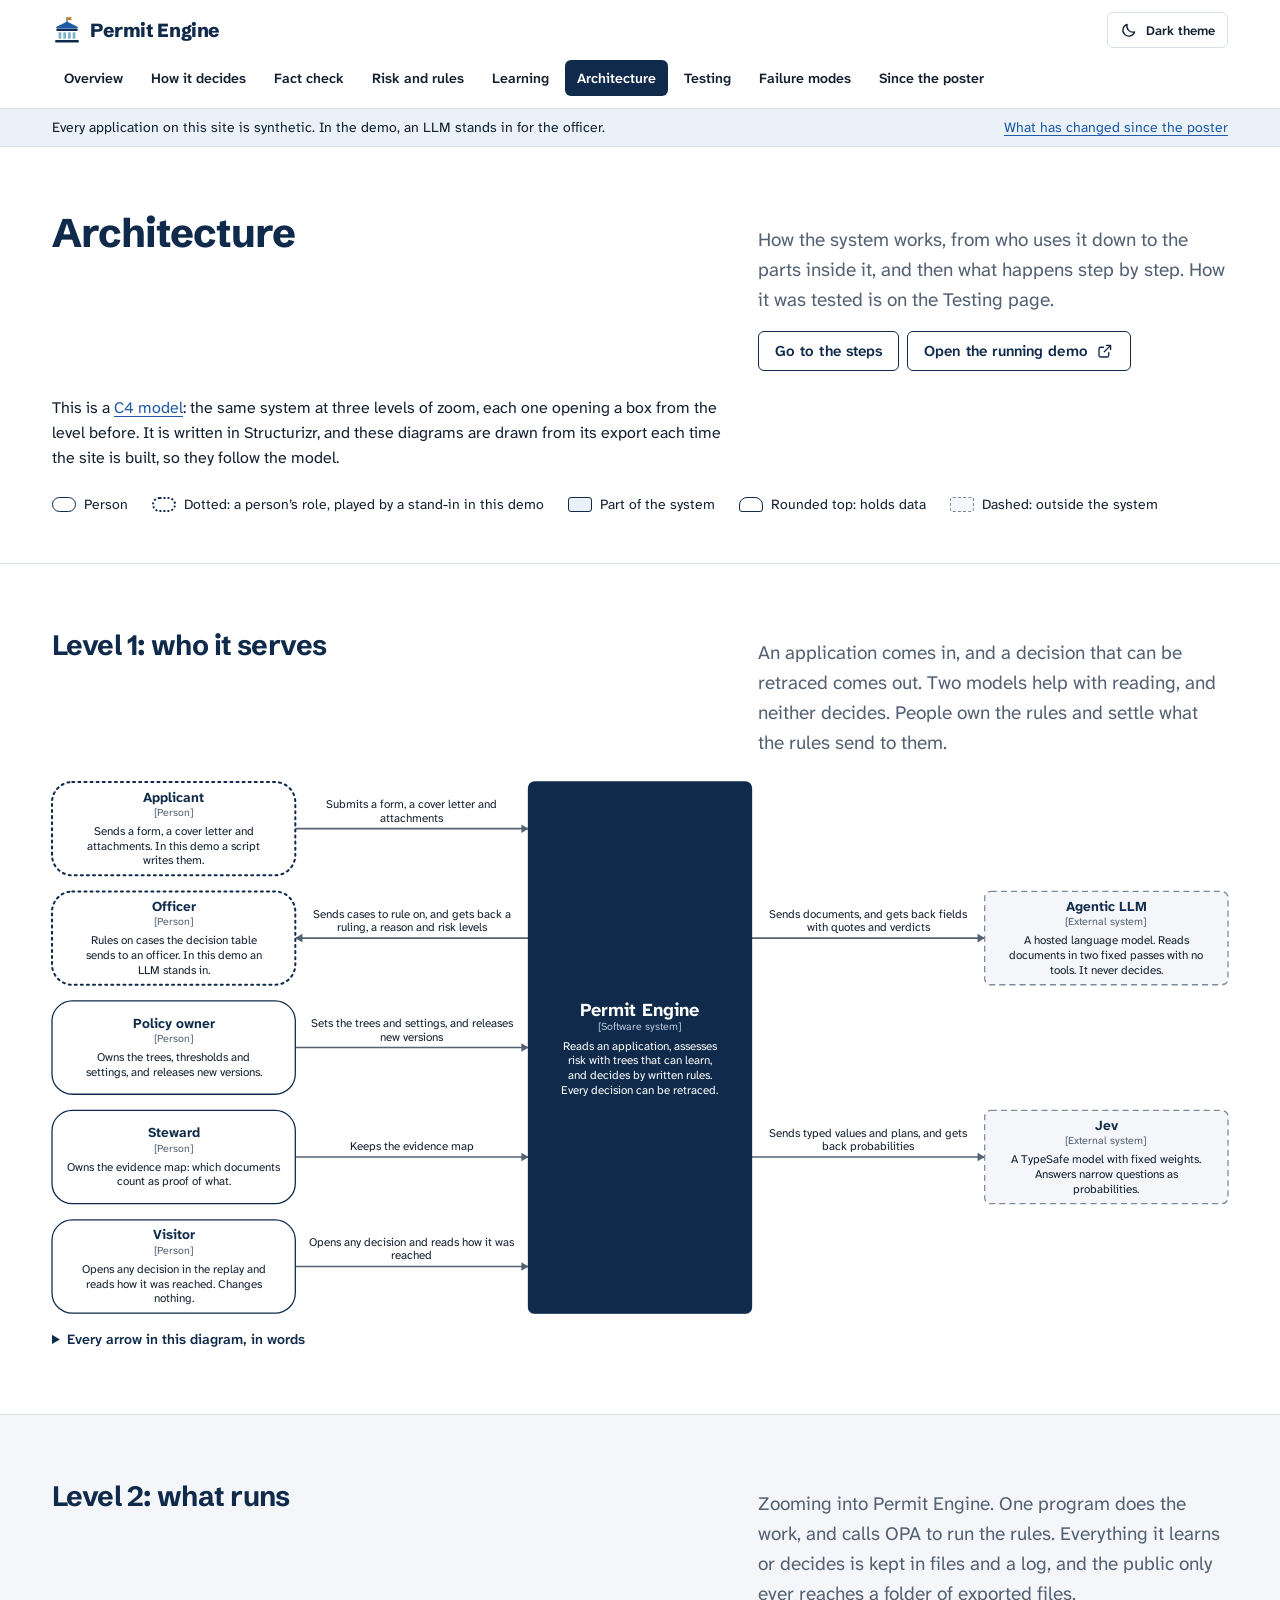
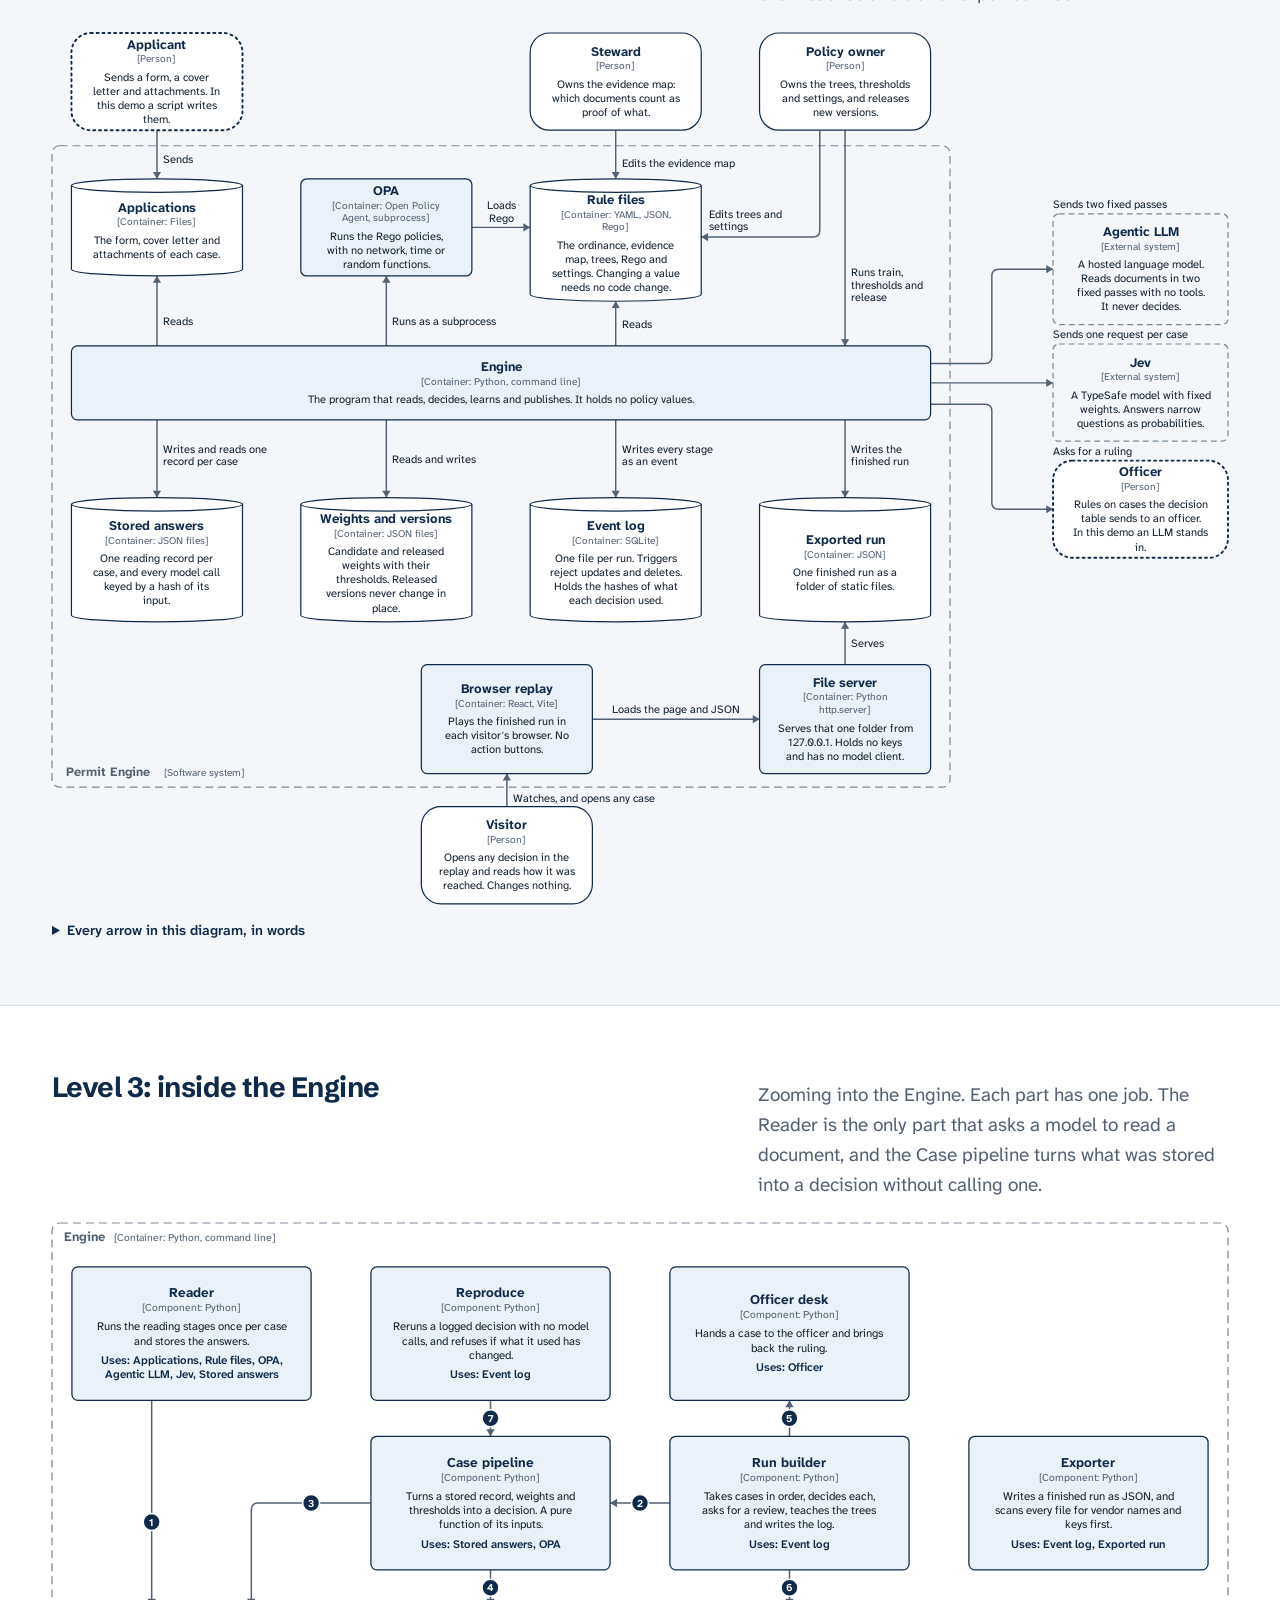
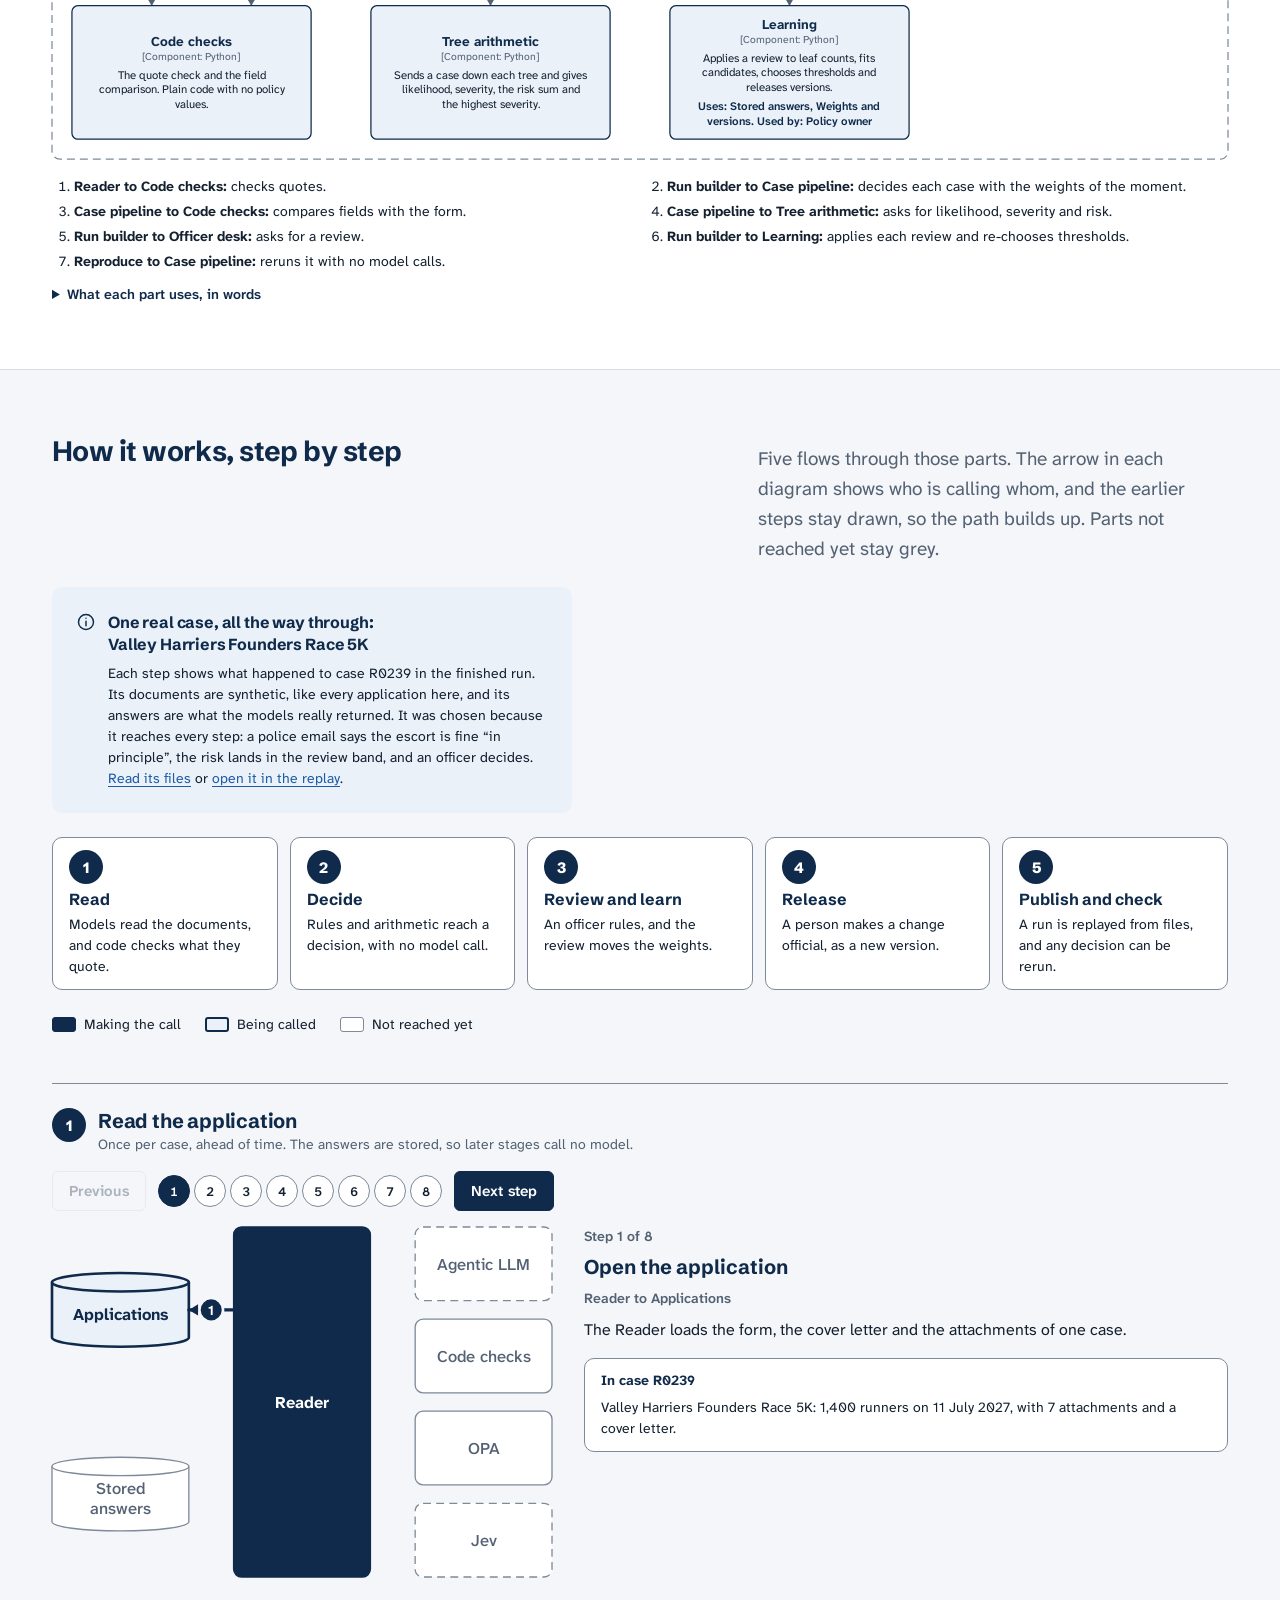
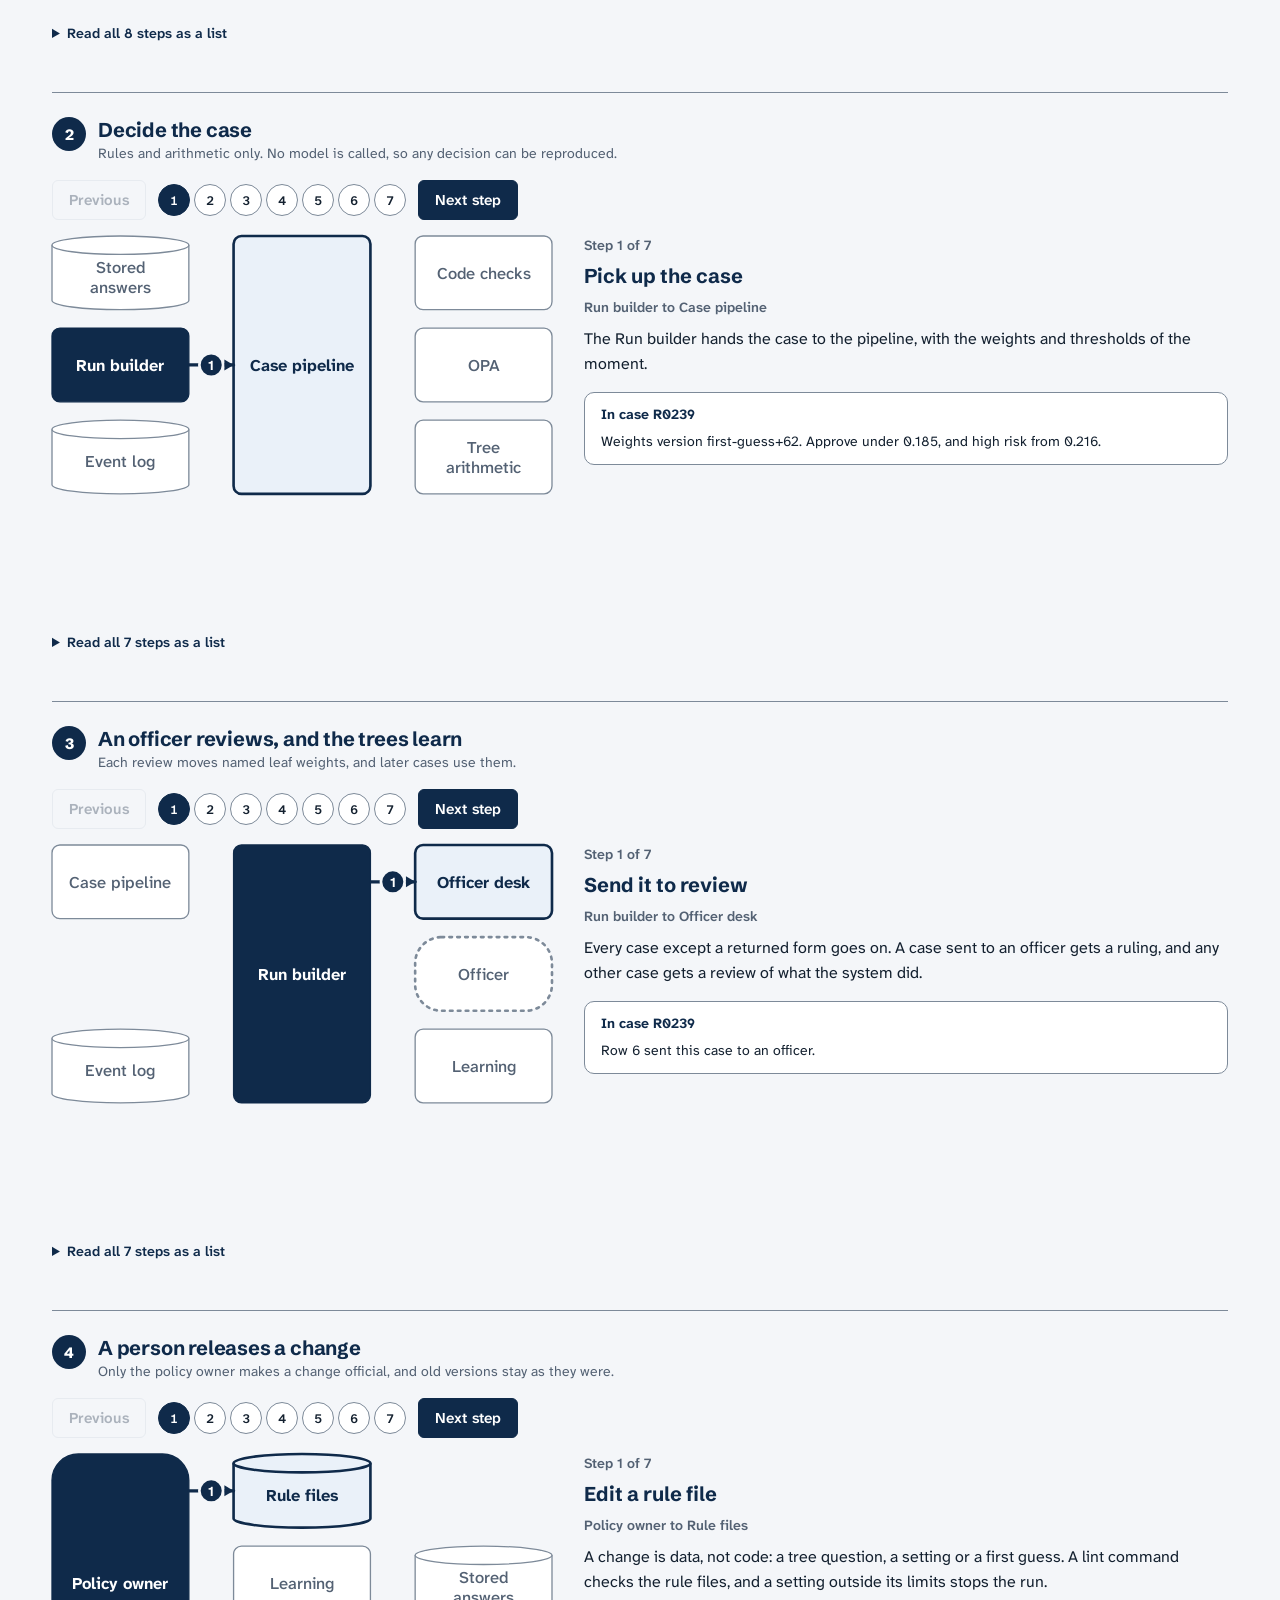
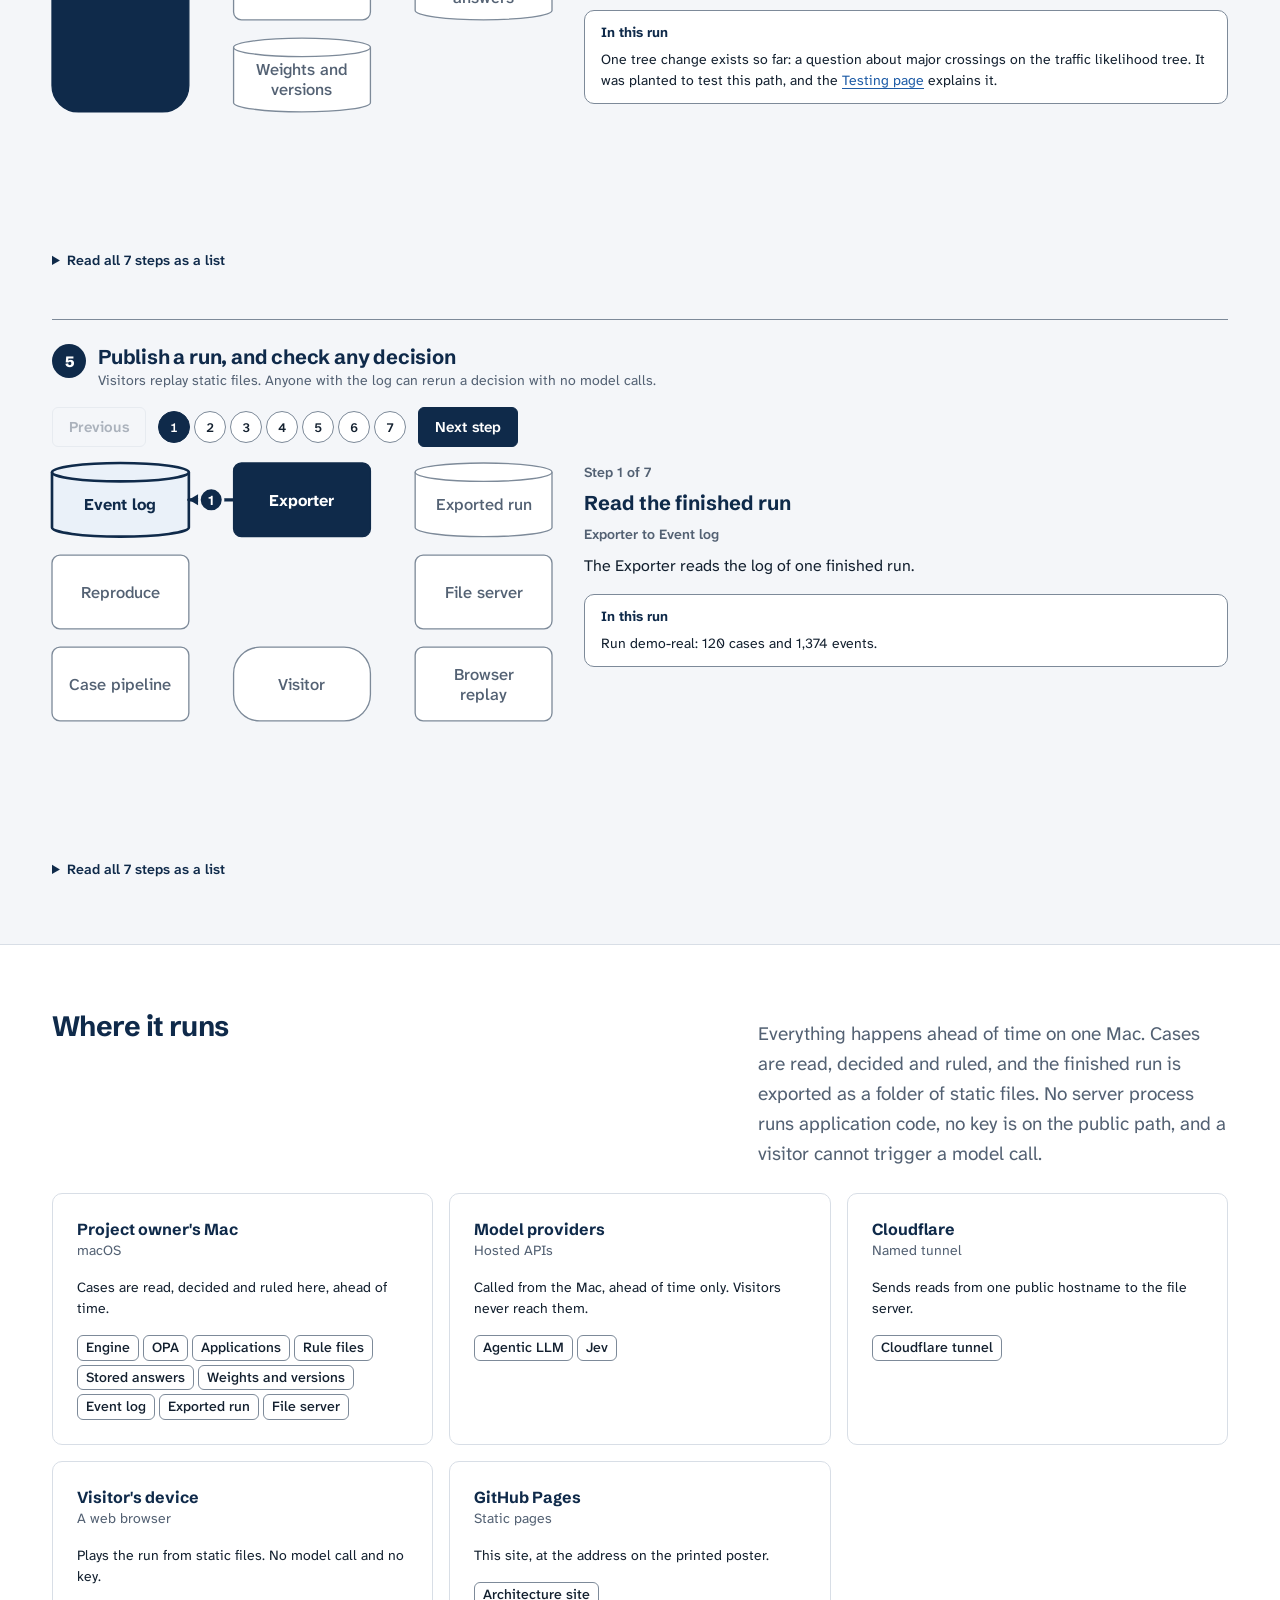
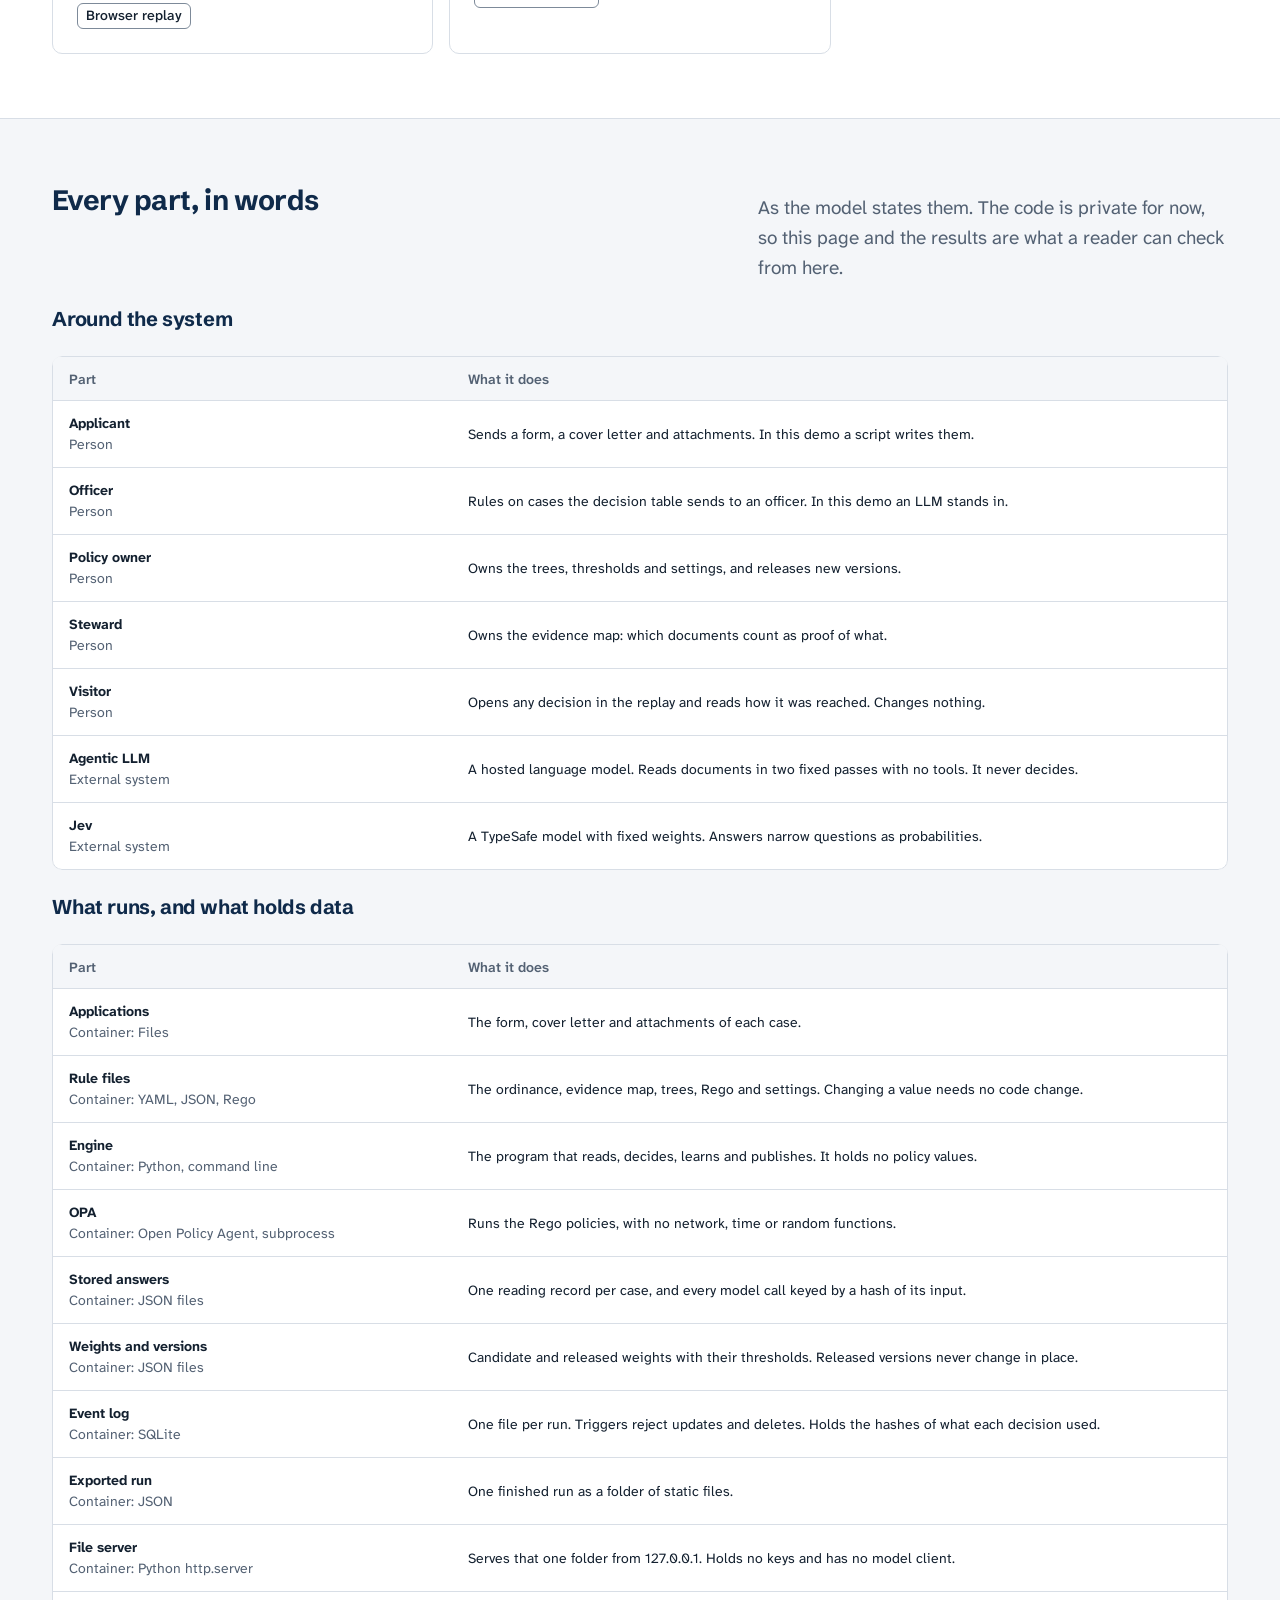
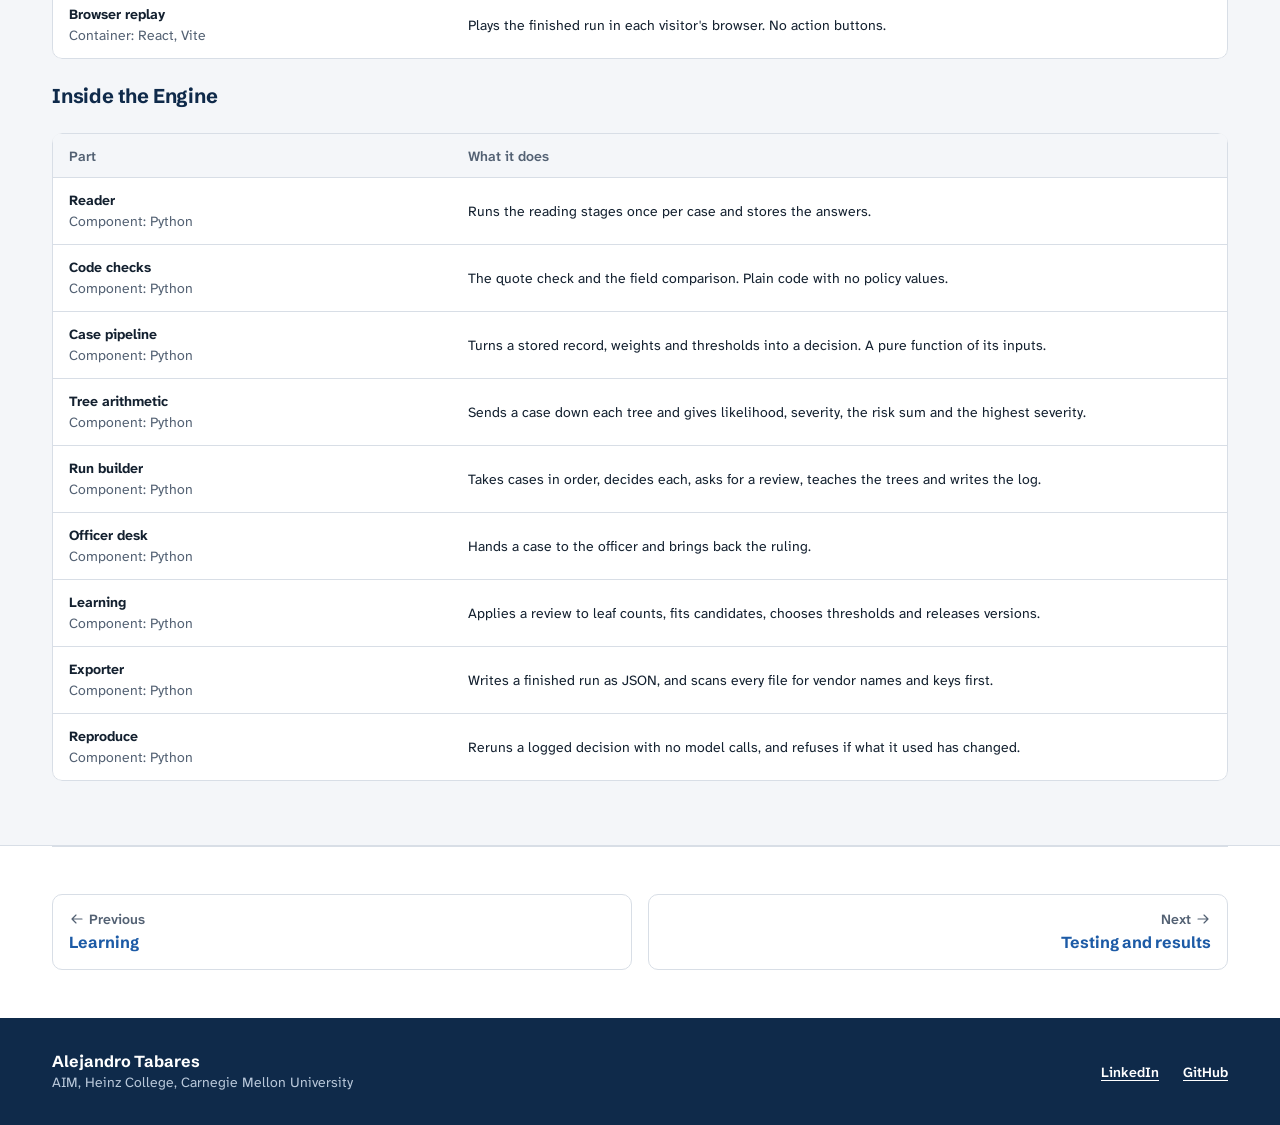
==== commit 788ec6cb: "Add the two explainer videos "Why it matters" goes on the Overview page, and "Inside one decision" o" ====
--- a/architecture.html
+++ b/architecture.html
@@ -1,2 +1,2 @@
 <!doctype html>
-<html lang="en" data-theme="light"><head><meta charSet="utf-8"/><meta name="viewport" content="width=device-width, initial-scale=1, viewport-fit=cover"/><title>Architecture | Permit Engine</title><meta name="description" content="A C4 model of what exists for the Permit Engine demo, with three flows you can step through: one case, one officer review, and the planted crossings question."/><meta name="author" content="Alejandro Tabares"/><script>(function(){try{var t=localStorage.getItem('pe-theme');if(!t){t=matchMedia('(prefers-color-scheme: dark)').matches?'dark':'light'}document.documentElement.setAttribute('data-theme',t)}catch(e){}})();</script><link rel="stylesheet" href="./assets/fonts/fonts.css"/><link rel="stylesheet" href="./assets/permit-engine.css"/><link rel="stylesheet" href="./assets/site.css"/></head><body class="pe-app site"><a class="site-skip" href="#main">Skip to content</a><header class="site-hd"><div class="site-wrap site-hd__row"><a class="site-brand" href="./"><svg width="30" height="30" viewBox="0 0 96 96" aria-hidden="true" focusable="false"><rect x="46.5" y="6" width="3" height="18" rx="1.5" fill="#0F2A4A"></rect><path d="M49.5 7H64l-4 4.5 4 4.5H49.5z" fill="#D27812"></path><path d="M48 24 80 40H16z" fill="#1D5BA6" stroke="#1D5BA6" stroke-width="6" stroke-linejoin="round"></path><rect x="14" y="44" width="68" height="7" rx="2" fill="#0F2A4A"></rect><rect x="21" y="55" width="9" height="21" rx="2" fill="#7EB4D2"></rect><rect x="36" y="55" width="9" height="21" rx="2" fill="#7EB4D2"></rect><rect x="51" y="55" width="9" height="21" rx="2" fill="#7EB4D2"></rect><rect x="66" y="55" width="9" height="21" rx="2" fill="#7EB4D2"></rect><rect x="10" y="80" width="76" height="8" rx="3" fill="#0F2A4A"></rect></svg><span>Permit Engine</span></a><nav class="site-nav" aria-label="Site"><ul role="list"><li><a href="./">Overview</a></li><li><a href="./how-it-decides.html">How it decides</a></li><li><a href="./fact-check.html">Fact check</a></li><li><a href="./risk-and-rules.html">Risk and rules</a></li><li><a href="./learning.html">Learning</a></li><li><a href="./testing.html">Testing</a></li><li><a href="./architecture.html" aria-current="page">Architecture</a></li><li><a href="./failure-modes.html">Failure modes</a></li><li><a href="./since-the-poster.html">Since the poster</a></li></ul></nav><button type="button" id="theme-toggle" class="site-theme" aria-pressed="false"><svg width="18" height="18" viewBox="0 0 24 24" fill="none" stroke="currentColor" stroke-width="1.75" stroke-linecap="round" stroke-linejoin="round" aria-hidden="true" focusable="false"><path d="M19.5 14.5A8 8 0 0 1 9.5 4.5a8 8 0 1 0 10 10z"></path></svg><span class="site-theme__label">Dark theme</span></button></div></header><p class="site-banner"><span class="site-wrap site-banner__row"><span>Every application on this site is synthetic. In the demo, an LLM stands in for the officer.</span><a href="./since-the-poster.html">What has changed since the poster</a></span></p><main id="main" class="site-main"><section class="site-hero"><div class="site-wrap site-hero__inner"><div class="pe-section-heading pe-section-heading--split pe-section-heading--page"><div class="pe-section-heading__grid"><h1 class="pe-section-heading__title pe-h1">Architecture</h1><div class="pe-section-heading__aside"><p class="pe-section-heading__description">A C4 model of what exists for the demo, written in Structurizr. These diagrams are drawn from its export each time the site is built, so they follow the model.</p><div class="pe-section-heading__actions"><a class="pe-button site-btn site-btn--secondary" href="https://permit-engine.bottomuplabs.com">Open the running demo <svg width="18" height="18" viewBox="0 0 24 24" fill="none" stroke="currentColor" stroke-width="1.75" stroke-linecap="round" stroke-linejoin="round" aria-hidden="true" focusable="false"><path d="M14 4.5h5.5V10M19.5 4.5 11 13M17 14v4a2 2 0 0 1-2 2H6a2 2 0 0 1-2-2V9a2 2 0 0 1 2-2h4"></path></svg></a></div></div></div></div></div></section><section class="site-section" aria-labelledby="at-a-glance"><div class="site-wrap site-stack"><div class="pe-section-heading pe-section-heading--split pe-section-heading--section"><div class="pe-section-heading__grid"><h2 id="at-a-glance" class="pe-section-heading__title pe-h2">At a glance</h2><div class="pe-section-heading__aside"><p class="pe-section-heading__description">Everything happens ahead of time on one Mac. Cases are read, decided and ruled, and the finished run is exported as a folder of static files.</p></div></div></div><div class="site-prose"><p>A plain file server sends that folder through a Cloudflare tunnel, and each visitor’s browser replays it. No server process runs application code, no key is on the public path, and a visitor cannot trigger a model call. This site is separate, on GitHub Pages at the address on the printed poster. The demo link works during the demo period, while the Mac is on.</p></div></div></section><section class="site-section site-section--muted" aria-labelledby="flows"><div class="site-wrap site-stack site-stack--lg"><div class="pe-section-heading pe-section-heading--split pe-section-heading--section"><div class="pe-section-heading__grid"><h2 id="flows" class="pe-section-heading__title pe-h2">Three flows, step by step</h2><div class="pe-section-heading__aside"><p class="pe-section-heading__description">Each step lights up who calls whom. Use the buttons, or the arrow keys once a button has focus.</p></div></div></div><ul class="site-arch-legend pe-small" role="list"><li><span class="site-arch-legend__box site-arch-legend__box--source"></span> Making the call</li><li><span class="site-arch-legend__box site-arch-legend__box--destination"></span> Being called</li><li><span class="site-arch-legend__box site-arch-legend__box--external"></span> Dashed: outside the system</li><li><span class="site-arch-legend__box site-arch-legend__box--store"></span> Top line: files</li></ul><div id="one-case-view"><div class="site-steps" data-stepper="" role="group" aria-labelledby="view-OneCase"><h3 id="view-OneCase" class="pe-h3">One case, from application to decision</h3><div class="site-steps__controls" data-controls="" hidden=""><button type="button" class="pe-button site-btn site-btn--secondary" data-prev="">Previous step</button><span class="site-steps__pos" data-pos="" aria-live="polite">Step 1 of 14</span><button type="button" class="pe-button site-btn" data-next="">Next step</button></div><ol class="site-steps__frames" role="list"><li class="site-steps__frame" data-step=""><svg viewBox="0 0 380 410" class="site-arch" role="img" aria-label="One case, from application to decision, step 1 of 14: Synthetic data generator to Applications."><g class="site-arch__node site-arch__node--part is-source"><rect x="18" y="6" width="157" height="48" rx="6"></rect><text x="96.5" y="27" text-anchor="middle">Synthetic data</text><text x="96.5" y="42" text-anchor="middle">generator</text></g><g class="site-arch__node site-arch__node--store is-destination"><rect x="205" y="6" width="157" height="48" rx="6"></rect><line x1="206" x2="361" y1="13" y2="13"></line><text x="283.5" y="34.5" text-anchor="middle">Applications</text></g><g class="site-arch__node site-arch__node--part is-waiting"><rect x="18" y="76" width="157" height="48" rx="6"></rect><text x="96.5" y="104.5" text-anchor="middle">Reader</text></g><g class="site-arch__node site-arch__node--part is-waiting"><rect x="18" y="216" width="157" height="48" rx="6"></rect><text x="96.5" y="244.5" text-anchor="middle">Rego through OPA</text></g><g class="site-arch__node site-arch__node--external is-waiting"><rect x="205" y="76" width="157" height="48" rx="6"></rect><text x="283.5" y="104.5" text-anchor="middle">Agentic LLM</text></g><g class="site-arch__node site-arch__node--part is-waiting"><rect x="18" y="146" width="157" height="48" rx="6"></rect><text x="96.5" y="174.5" text-anchor="middle">Code checks</text></g><g class="site-arch__node site-arch__node--external is-waiting"><rect x="205" y="146" width="157" height="48" rx="6"></rect><text x="283.5" y="174.5" text-anchor="middle">Jev</text></g><g class="site-arch__node site-arch__node--store is-waiting"><rect x="205" y="216" width="157" height="48" rx="6"></rect><line x1="206" x2="361" y1="223" y2="223"></line><text x="283.5" y="244.5" text-anchor="middle">Stored answers</text></g><g class="site-arch__node site-arch__node--part is-waiting"><rect x="18" y="286" width="157" height="48" rx="6"></rect><text x="96.5" y="314.5" text-anchor="middle">Case pipeline</text></g><g class="site-arch__node site-arch__node--part is-waiting"><rect x="205" y="286" width="157" height="48" rx="6"></rect><text x="283.5" y="314.5" text-anchor="middle">Tree arithmetic</text></g><g class="site-arch__node site-arch__node--part is-waiting"><rect x="18" y="356" width="157" height="48" rx="6"></rect><text x="96.5" y="384.5" text-anchor="middle">Run builder</text></g><g class="site-arch__node site-arch__node--store is-waiting"><rect x="205" y="356" width="157" height="48" rx="6"></rect><line x1="206" x2="361" y1="363" y2="363"></line><text x="283.5" y="384.5" text-anchor="middle">Event log</text></g><path class="site-arch__edge" d="M175 30 L205 30"></path><polygon class="site-arch__head" points="205,30 198,25.8 198,34.2"></polygon></svg><div class="site-steps__text"><p class="site-steps__who">Step 1 of 14: Synthetic data generator to Applications</p><p class="pe-body">Writes one synthetic application: a form, a cover letter and attachments. All of it is invented, and no document holds a label.</p></div></li><li class="site-steps__frame" data-step=""><svg viewBox="0 0 380 410" class="site-arch" role="img" aria-label="One case, from application to decision, step 2 of 14: Reader to Rego through OPA."><g class="site-arch__node site-arch__node--part is-seen"><rect x="18" y="6" width="157" height="48" rx="6"></rect><text x="96.5" y="27" text-anchor="middle">Synthetic data</text><text x="96.5" y="42" text-anchor="middle">generator</text></g><g class="site-arch__node site-arch__node--store is-seen"><rect x="205" y="6" width="157" height="48" rx="6"></rect><line x1="206" x2="361" y1="13" y2="13"></line><text x="283.5" y="34.5" text-anchor="middle">Applications</text></g><g class="site-arch__node site-arch__node--part is-source"><rect x="18" y="76" width="157" height="48" rx="6"></rect><text x="96.5" y="104.5" text-anchor="middle">Reader</text></g><g class="site-arch__node site-arch__node--part is-destination"><rect x="18" y="216" width="157" height="48" rx="6"></rect><text x="96.5" y="244.5" text-anchor="middle">Rego through OPA</text></g><g class="site-arch__node site-arch__node--external is-waiting"><rect x="205" y="76" width="157" height="48" rx="6"></rect><text x="283.5" y="104.5" text-anchor="middle">Agentic LLM</text></g><g class="site-arch__node site-arch__node--part is-waiting"><rect x="18" y="146" width="157" height="48" rx="6"></rect><text x="96.5" y="174.5" text-anchor="middle">Code checks</text></g><g class="site-arch__node site-arch__node--external is-waiting"><rect x="205" y="146" width="157" height="48" rx="6"></rect><text x="283.5" y="174.5" text-anchor="middle">Jev</text></g><g class="site-arch__node site-arch__node--store is-waiting"><rect x="205" y="216" width="157" height="48" rx="6"></rect><line x1="206" x2="361" y1="223" y2="223"></line><text x="283.5" y="244.5" text-anchor="middle">Stored answers</text></g><g class="site-arch__node site-arch__node--part is-waiting"><rect x="18" y="286" width="157" height="48" rx="6"></rect><text x="96.5" y="314.5" text-anchor="middle">Case pipeline</text></g><g class="site-arch__node site-arch__node--part is-waiting"><rect x="205" y="286" width="157" height="48" rx="6"></rect><text x="283.5" y="314.5" text-anchor="middle">Tree arithmetic</text></g><g class="site-arch__node site-arch__node--part is-waiting"><rect x="18" y="356" width="157" height="48" rx="6"></rect><text x="96.5" y="384.5" text-anchor="middle">Run builder</text></g><g class="site-arch__node site-arch__node--store is-waiting"><rect x="205" y="356" width="157" height="48" rx="6"></rect><line x1="206" x2="361" y1="363" y2="363"></line><text x="283.5" y="384.5" text-anchor="middle">Event log</text></g><path class="site-arch__edge" d="M18 100 L14 100 Q7 100 7 107 L7 233 Q7 240 14 240 L18 240"></path><polygon class="site-arch__head" points="18,240 11,235.8 11,244.2"></polygon></svg><div class="site-steps__text"><p class="site-steps__who">Step 2 of 14: Reader to Rego through OPA</p><p class="pe-body">Basic checks: is the fee paid, is the form complete, is the date allowed? A failure stops the case here, before any model is called.</p></div></li><li class="site-steps__frame" data-step=""><svg viewBox="0 0 380 410" class="site-arch" role="img" aria-label="One case, from application to decision, step 3 of 14: Reader to Agentic LLM."><g class="site-arch__node site-arch__node--part is-seen"><rect x="18" y="6" width="157" height="48" rx="6"></rect><text x="96.5" y="27" text-anchor="middle">Synthetic data</text><text x="96.5" y="42" text-anchor="middle">generator</text></g><g class="site-arch__node site-arch__node--store is-seen"><rect x="205" y="6" width="157" height="48" rx="6"></rect><line x1="206" x2="361" y1="13" y2="13"></line><text x="283.5" y="34.5" text-anchor="middle">Applications</text></g><g class="site-arch__node site-arch__node--part is-source"><rect x="18" y="76" width="157" height="48" rx="6"></rect><text x="96.5" y="104.5" text-anchor="middle">Reader</text></g><g class="site-arch__node site-arch__node--part is-seen"><rect x="18" y="216" width="157" height="48" rx="6"></rect><text x="96.5" y="244.5" text-anchor="middle">Rego through OPA</text></g><g class="site-arch__node site-arch__node--external is-destination"><rect x="205" y="76" width="157" height="48" rx="6"></rect><text x="283.5" y="104.5" text-anchor="middle">Agentic LLM</text></g><g class="site-arch__node site-arch__node--part is-waiting"><rect x="18" y="146" width="157" height="48" rx="6"></rect><text x="96.5" y="174.5" text-anchor="middle">Code checks</text></g><g class="site-arch__node site-arch__node--external is-waiting"><rect x="205" y="146" width="157" height="48" rx="6"></rect><text x="283.5" y="174.5" text-anchor="middle">Jev</text></g><g class="site-arch__node site-arch__node--store is-waiting"><rect x="205" y="216" width="157" height="48" rx="6"></rect><line x1="206" x2="361" y1="223" y2="223"></line><text x="283.5" y="244.5" text-anchor="middle">Stored answers</text></g><g class="site-arch__node site-arch__node--part is-waiting"><rect x="18" y="286" width="157" height="48" rx="6"></rect><text x="96.5" y="314.5" text-anchor="middle">Case pipeline</text></g><g class="site-arch__node site-arch__node--part is-waiting"><rect x="205" y="286" width="157" height="48" rx="6"></rect><text x="283.5" y="314.5" text-anchor="middle">Tree arithmetic</text></g><g class="site-arch__node site-arch__node--part is-waiting"><rect x="18" y="356" width="157" height="48" rx="6"></rect><text x="96.5" y="384.5" text-anchor="middle">Run builder</text></g><g class="site-arch__node site-arch__node--store is-waiting"><rect x="205" y="356" width="157" height="48" rx="6"></rect><line x1="206" x2="361" y1="363" y2="363"></line><text x="283.5" y="384.5" text-anchor="middle">Event log</text></g><path class="site-arch__edge" d="M175 100 L205 100"></path><polygon class="site-arch__head" points="205,100 198,95.8 198,104.2"></polygon></svg><div class="site-steps__text"><p class="site-steps__who">Step 3 of 14: Reader to Agentic LLM</p><p class="pe-body">First pass, link and extract. For each evidence type a race can need, the LLM says found or absent, gives fields with quotes, and lists documents that fit no type. This pass does read the cover letter.</p></div></li><li class="site-steps__frame" data-step=""><svg viewBox="0 0 380 410" class="site-arch" role="img" aria-label="One case, from application to decision, step 4 of 14: Reader to Code checks."><g class="site-arch__node site-arch__node--part is-seen"><rect x="18" y="6" width="157" height="48" rx="6"></rect><text x="96.5" y="27" text-anchor="middle">Synthetic data</text><text x="96.5" y="42" text-anchor="middle">generator</text></g><g class="site-arch__node site-arch__node--store is-seen"><rect x="205" y="6" width="157" height="48" rx="6"></rect><line x1="206" x2="361" y1="13" y2="13"></line><text x="283.5" y="34.5" text-anchor="middle">Applications</text></g><g class="site-arch__node site-arch__node--part is-source"><rect x="18" y="76" width="157" height="48" rx="6"></rect><text x="96.5" y="104.5" text-anchor="middle">Reader</text></g><g class="site-arch__node site-arch__node--part is-seen"><rect x="18" y="216" width="157" height="48" rx="6"></rect><text x="96.5" y="244.5" text-anchor="middle">Rego through OPA</text></g><g class="site-arch__node site-arch__node--external is-seen"><rect x="205" y="76" width="157" height="48" rx="6"></rect><text x="283.5" y="104.5" text-anchor="middle">Agentic LLM</text></g><g class="site-arch__node site-arch__node--part is-destination"><rect x="18" y="146" width="157" height="48" rx="6"></rect><text x="96.5" y="174.5" text-anchor="middle">Code checks</text></g><g class="site-arch__node site-arch__node--external is-waiting"><rect x="205" y="146" width="157" height="48" rx="6"></rect><text x="283.5" y="174.5" text-anchor="middle">Jev</text></g><g class="site-arch__node site-arch__node--store is-waiting"><rect x="205" y="216" width="157" height="48" rx="6"></rect><line x1="206" x2="361" y1="223" y2="223"></line><text x="283.5" y="244.5" text-anchor="middle">Stored answers</text></g><g class="site-arch__node site-arch__node--part is-waiting"><rect x="18" y="286" width="157" height="48" rx="6"></rect><text x="96.5" y="314.5" text-anchor="middle">Case pipeline</text></g><g class="site-arch__node site-arch__node--part is-waiting"><rect x="205" y="286" width="157" height="48" rx="6"></rect><text x="283.5" y="314.5" text-anchor="middle">Tree arithmetic</text></g><g class="site-arch__node site-arch__node--part is-waiting"><rect x="18" y="356" width="157" height="48" rx="6"></rect><text x="96.5" y="384.5" text-anchor="middle">Run builder</text></g><g class="site-arch__node site-arch__node--store is-waiting"><rect x="205" y="356" width="157" height="48" rx="6"></rect><line x1="206" x2="361" y1="363" y2="363"></line><text x="283.5" y="384.5" text-anchor="middle">Event log</text></g><path class="site-arch__edge" d="M96.5 124 L96.5 146"></path><polygon class="site-arch__head" points="96.5,146 92.3,139 100.7,139"></polygon></svg><div class="site-steps__text"><p class="site-steps__who">Step 4 of 14: Reader to Code checks</p><p class="pe-body">Quote check. Each quote must appear in the named attachment and each value inside its quote, or the field counts as absent. The form and the cover letter are never allowed as sources.</p></div></li><li class="site-steps__frame" data-step=""><svg viewBox="0 0 380 410" class="site-arch" role="img" aria-label="One case, from application to decision, step 5 of 14: Reader to Agentic LLM."><g class="site-arch__node site-arch__node--part is-seen"><rect x="18" y="6" width="157" height="48" rx="6"></rect><text x="96.5" y="27" text-anchor="middle">Synthetic data</text><text x="96.5" y="42" text-anchor="middle">generator</text></g><g class="site-arch__node site-arch__node--store is-seen"><rect x="205" y="6" width="157" height="48" rx="6"></rect><line x1="206" x2="361" y1="13" y2="13"></line><text x="283.5" y="34.5" text-anchor="middle">Applications</text></g><g class="site-arch__node site-arch__node--part is-source"><rect x="18" y="76" width="157" height="48" rx="6"></rect><text x="96.5" y="104.5" text-anchor="middle">Reader</text></g><g class="site-arch__node site-arch__node--part is-seen"><rect x="18" y="216" width="157" height="48" rx="6"></rect><text x="96.5" y="244.5" text-anchor="middle">Rego through OPA</text></g><g class="site-arch__node site-arch__node--external is-destination"><rect x="205" y="76" width="157" height="48" rx="6"></rect><text x="283.5" y="104.5" text-anchor="middle">Agentic LLM</text></g><g class="site-arch__node site-arch__node--part is-seen"><rect x="18" y="146" width="157" height="48" rx="6"></rect><text x="96.5" y="174.5" text-anchor="middle">Code checks</text></g><g class="site-arch__node site-arch__node--external is-waiting"><rect x="205" y="146" width="157" height="48" rx="6"></rect><text x="283.5" y="174.5" text-anchor="middle">Jev</text></g><g class="site-arch__node site-arch__node--store is-waiting"><rect x="205" y="216" width="157" height="48" rx="6"></rect><line x1="206" x2="361" y1="223" y2="223"></line><text x="283.5" y="244.5" text-anchor="middle">Stored answers</text></g><g class="site-arch__node site-arch__node--part is-waiting"><rect x="18" y="286" width="157" height="48" rx="6"></rect><text x="96.5" y="314.5" text-anchor="middle">Case pipeline</text></g><g class="site-arch__node site-arch__node--part is-waiting"><rect x="205" y="286" width="157" height="48" rx="6"></rect><text x="283.5" y="314.5" text-anchor="middle">Tree arithmetic</text></g><g class="site-arch__node site-arch__node--part is-waiting"><rect x="18" y="356" width="157" height="48" rx="6"></rect><text x="96.5" y="384.5" text-anchor="middle">Run builder</text></g><g class="site-arch__node site-arch__node--store is-waiting"><rect x="205" y="356" width="157" height="48" rx="6"></rect><line x1="206" x2="361" y1="363" y2="363"></line><text x="283.5" y="384.5" text-anchor="middle">Event log</text></g><path class="site-arch__edge" d="M175 100 L205 100"></path><polygon class="site-arch__head" points="205,100 198,95.8 198,104.2"></polygon></svg><div class="site-steps__text"><p class="site-steps__who">Step 5 of 14: Reader to Agentic LLM</p><p class="pe-body">Second pass, in a fresh context: judge. It gets the attachments behind verified fields and the case&#x27;s typed values, never the cover letter, and gives one verdict per type: supported, unsupported or contradicted.</p></div></li><li class="site-steps__frame" data-step=""><svg viewBox="0 0 380 410" class="site-arch" role="img" aria-label="One case, from application to decision, step 6 of 14: Reader to Rego through OPA."><g class="site-arch__node site-arch__node--part is-seen"><rect x="18" y="6" width="157" height="48" rx="6"></rect><text x="96.5" y="27" text-anchor="middle">Synthetic data</text><text x="96.5" y="42" text-anchor="middle">generator</text></g><g class="site-arch__node site-arch__node--store is-seen"><rect x="205" y="6" width="157" height="48" rx="6"></rect><line x1="206" x2="361" y1="13" y2="13"></line><text x="283.5" y="34.5" text-anchor="middle">Applications</text></g><g class="site-arch__node site-arch__node--part is-source"><rect x="18" y="76" width="157" height="48" rx="6"></rect><text x="96.5" y="104.5" text-anchor="middle">Reader</text></g><g class="site-arch__node site-arch__node--part is-destination"><rect x="18" y="216" width="157" height="48" rx="6"></rect><text x="96.5" y="244.5" text-anchor="middle">Rego through OPA</text></g><g class="site-arch__node site-arch__node--external is-seen"><rect x="205" y="76" width="157" height="48" rx="6"></rect><text x="283.5" y="104.5" text-anchor="middle">Agentic LLM</text></g><g class="site-arch__node site-arch__node--part is-seen"><rect x="18" y="146" width="157" height="48" rx="6"></rect><text x="96.5" y="174.5" text-anchor="middle">Code checks</text></g><g class="site-arch__node site-arch__node--external is-waiting"><rect x="205" y="146" width="157" height="48" rx="6"></rect><text x="283.5" y="174.5" text-anchor="middle">Jev</text></g><g class="site-arch__node site-arch__node--store is-waiting"><rect x="205" y="216" width="157" height="48" rx="6"></rect><line x1="206" x2="361" y1="223" y2="223"></line><text x="283.5" y="244.5" text-anchor="middle">Stored answers</text></g><g class="site-arch__node site-arch__node--part is-waiting"><rect x="18" y="286" width="157" height="48" rx="6"></rect><text x="96.5" y="314.5" text-anchor="middle">Case pipeline</text></g><g class="site-arch__node site-arch__node--part is-waiting"><rect x="205" y="286" width="157" height="48" rx="6"></rect><text x="283.5" y="314.5" text-anchor="middle">Tree arithmetic</text></g><g class="site-arch__node site-arch__node--part is-waiting"><rect x="18" y="356" width="157" height="48" rx="6"></rect><text x="96.5" y="384.5" text-anchor="middle">Run builder</text></g><g class="site-arch__node site-arch__node--store is-waiting"><rect x="205" y="356" width="157" height="48" rx="6"></rect><line x1="206" x2="361" y1="363" y2="363"></line><text x="283.5" y="384.5" text-anchor="middle">Event log</text></g><path class="site-arch__edge" d="M18 100 L14 100 Q7 100 7 107 L7 233 Q7 240 14 240 L18 240"></path><polygon class="site-arch__head" points="18,240 11,235.8 11,244.2"></polygon></svg><div class="site-steps__text"><p class="site-steps__who">Step 6 of 14: Reader to Rego through OPA</p><p class="pe-body">Hazard screen, by rules only: traffic if a road closes, crowd pressure if the crowd is 300 or more, medical always.</p></div></li><li class="site-steps__frame" data-step=""><svg viewBox="0 0 380 410" class="site-arch" role="img" aria-label="One case, from application to decision, step 7 of 14: Reader to Jev."><g class="site-arch__node site-arch__node--part is-seen"><rect x="18" y="6" width="157" height="48" rx="6"></rect><text x="96.5" y="27" text-anchor="middle">Synthetic data</text><text x="96.5" y="42" text-anchor="middle">generator</text></g><g class="site-arch__node site-arch__node--store is-seen"><rect x="205" y="6" width="157" height="48" rx="6"></rect><line x1="206" x2="361" y1="13" y2="13"></line><text x="283.5" y="34.5" text-anchor="middle">Applications</text></g><g class="site-arch__node site-arch__node--part is-source"><rect x="18" y="76" width="157" height="48" rx="6"></rect><text x="96.5" y="104.5" text-anchor="middle">Reader</text></g><g class="site-arch__node site-arch__node--part is-seen"><rect x="18" y="216" width="157" height="48" rx="6"></rect><text x="96.5" y="244.5" text-anchor="middle">Rego through OPA</text></g><g class="site-arch__node site-arch__node--external is-seen"><rect x="205" y="76" width="157" height="48" rx="6"></rect><text x="283.5" y="104.5" text-anchor="middle">Agentic LLM</text></g><g class="site-arch__node site-arch__node--part is-seen"><rect x="18" y="146" width="157" height="48" rx="6"></rect><text x="96.5" y="174.5" text-anchor="middle">Code checks</text></g><g class="site-arch__node site-arch__node--external is-destination"><rect x="205" y="146" width="157" height="48" rx="6"></rect><text x="283.5" y="174.5" text-anchor="middle">Jev</text></g><g class="site-arch__node site-arch__node--store is-waiting"><rect x="205" y="216" width="157" height="48" rx="6"></rect><line x1="206" x2="361" y1="223" y2="223"></line><text x="283.5" y="244.5" text-anchor="middle">Stored answers</text></g><g class="site-arch__node site-arch__node--part is-waiting"><rect x="18" y="286" width="157" height="48" rx="6"></rect><text x="96.5" y="314.5" text-anchor="middle">Case pipeline</text></g><g class="site-arch__node site-arch__node--part is-waiting"><rect x="205" y="286" width="157" height="48" rx="6"></rect><text x="283.5" y="314.5" text-anchor="middle">Tree arithmetic</text></g><g class="site-arch__node site-arch__node--part is-waiting"><rect x="18" y="356" width="157" height="48" rx="6"></rect><text x="96.5" y="384.5" text-anchor="middle">Run builder</text></g><g class="site-arch__node site-arch__node--store is-waiting"><rect x="205" y="356" width="157" height="48" rx="6"></rect><line x1="206" x2="361" y1="363" y2="363"></line><text x="283.5" y="384.5" text-anchor="middle">Event log</text></g><path class="site-arch__edge" d="M175 100 L183 100 Q190 100 190 107 L190 163 Q190 170 197 170 L205 170"></path><polygon class="site-arch__head" points="205,170 198,165.8 198,174.2"></polygon></svg><div class="site-steps__text"><p class="site-steps__who">Step 7 of 14: Reader to Jev</p><p class="pe-body">One Jev request: typed values, evidence records and whole plan documents. Jev returns a probability for each question on the hazards that apply. It never sees the cover letter.</p></div></li><li class="site-steps__frame" data-step=""><svg viewBox="0 0 380 410" class="site-arch" role="img" aria-label="One case, from application to decision, step 8 of 14: Reader to Stored answers."><g class="site-arch__node site-arch__node--part is-seen"><rect x="18" y="6" width="157" height="48" rx="6"></rect><text x="96.5" y="27" text-anchor="middle">Synthetic data</text><text x="96.5" y="42" text-anchor="middle">generator</text></g><g class="site-arch__node site-arch__node--store is-seen"><rect x="205" y="6" width="157" height="48" rx="6"></rect><line x1="206" x2="361" y1="13" y2="13"></line><text x="283.5" y="34.5" text-anchor="middle">Applications</text></g><g class="site-arch__node site-arch__node--part is-source"><rect x="18" y="76" width="157" height="48" rx="6"></rect><text x="96.5" y="104.5" text-anchor="middle">Reader</text></g><g class="site-arch__node site-arch__node--part is-seen"><rect x="18" y="216" width="157" height="48" rx="6"></rect><text x="96.5" y="244.5" text-anchor="middle">Rego through OPA</text></g><g class="site-arch__node site-arch__node--external is-seen"><rect x="205" y="76" width="157" height="48" rx="6"></rect><text x="283.5" y="104.5" text-anchor="middle">Agentic LLM</text></g><g class="site-arch__node site-arch__node--part is-seen"><rect x="18" y="146" width="157" height="48" rx="6"></rect><text x="96.5" y="174.5" text-anchor="middle">Code checks</text></g><g class="site-arch__node site-arch__node--external is-seen"><rect x="205" y="146" width="157" height="48" rx="6"></rect><text x="283.5" y="174.5" text-anchor="middle">Jev</text></g><g class="site-arch__node site-arch__node--store is-destination"><rect x="205" y="216" width="157" height="48" rx="6"></rect><line x1="206" x2="361" y1="223" y2="223"></line><text x="283.5" y="244.5" text-anchor="middle">Stored answers</text></g><g class="site-arch__node site-arch__node--part is-waiting"><rect x="18" y="286" width="157" height="48" rx="6"></rect><text x="96.5" y="314.5" text-anchor="middle">Case pipeline</text></g><g class="site-arch__node site-arch__node--part is-waiting"><rect x="205" y="286" width="157" height="48" rx="6"></rect><text x="283.5" y="314.5" text-anchor="middle">Tree arithmetic</text></g><g class="site-arch__node site-arch__node--part is-waiting"><rect x="18" y="356" width="157" height="48" rx="6"></rect><text x="96.5" y="384.5" text-anchor="middle">Run builder</text></g><g class="site-arch__node site-arch__node--store is-waiting"><rect x="205" y="356" width="157" height="48" rx="6"></rect><line x1="206" x2="361" y1="363" y2="363"></line><text x="283.5" y="384.5" text-anchor="middle">Event log</text></g><path class="site-arch__edge" d="M175 100 L183 100 Q190 100 190 107 L190 233 Q190 240 197 240 L205 240"></path><polygon class="site-arch__head" points="205,240 198,235.8 198,244.2"></polygon></svg><div class="site-steps__text"><p class="site-steps__who">Step 8 of 14: Reader to Stored answers</p><p class="pe-body">All of this is stored as one reading record. From here on, the case needs no model call.</p></div></li><li class="site-steps__frame" data-step=""><svg viewBox="0 0 380 410" class="site-arch" role="img" aria-label="One case, from application to decision, step 9 of 14: Case pipeline to Stored answers."><g class="site-arch__node site-arch__node--part is-seen"><rect x="18" y="6" width="157" height="48" rx="6"></rect><text x="96.5" y="27" text-anchor="middle">Synthetic data</text><text x="96.5" y="42" text-anchor="middle">generator</text></g><g class="site-arch__node site-arch__node--store is-seen"><rect x="205" y="6" width="157" height="48" rx="6"></rect><line x1="206" x2="361" y1="13" y2="13"></line><text x="283.5" y="34.5" text-anchor="middle">Applications</text></g><g class="site-arch__node site-arch__node--part is-seen"><rect x="18" y="76" width="157" height="48" rx="6"></rect><text x="96.5" y="104.5" text-anchor="middle">Reader</text></g><g class="site-arch__node site-arch__node--part is-seen"><rect x="18" y="216" width="157" height="48" rx="6"></rect><text x="96.5" y="244.5" text-anchor="middle">Rego through OPA</text></g><g class="site-arch__node site-arch__node--external is-seen"><rect x="205" y="76" width="157" height="48" rx="6"></rect><text x="283.5" y="104.5" text-anchor="middle">Agentic LLM</text></g><g class="site-arch__node site-arch__node--part is-seen"><rect x="18" y="146" width="157" height="48" rx="6"></rect><text x="96.5" y="174.5" text-anchor="middle">Code checks</text></g><g class="site-arch__node site-arch__node--external is-seen"><rect x="205" y="146" width="157" height="48" rx="6"></rect><text x="283.5" y="174.5" text-anchor="middle">Jev</text></g><g class="site-arch__node site-arch__node--store is-destination"><rect x="205" y="216" width="157" height="48" rx="6"></rect><line x1="206" x2="361" y1="223" y2="223"></line><text x="283.5" y="244.5" text-anchor="middle">Stored answers</text></g><g class="site-arch__node site-arch__node--part is-source"><rect x="18" y="286" width="157" height="48" rx="6"></rect><text x="96.5" y="314.5" text-anchor="middle">Case pipeline</text></g><g class="site-arch__node site-arch__node--part is-waiting"><rect x="205" y="286" width="157" height="48" rx="6"></rect><text x="283.5" y="314.5" text-anchor="middle">Tree arithmetic</text></g><g class="site-arch__node site-arch__node--part is-waiting"><rect x="18" y="356" width="157" height="48" rx="6"></rect><text x="96.5" y="384.5" text-anchor="middle">Run builder</text></g><g class="site-arch__node site-arch__node--store is-waiting"><rect x="205" y="356" width="157" height="48" rx="6"></rect><line x1="206" x2="361" y1="363" y2="363"></line><text x="283.5" y="384.5" text-anchor="middle">Event log</text></g><path class="site-arch__edge" d="M175 310 L183 310 Q190 310 190 303 L190 247 Q190 240 197 240 L205 240"></path><polygon class="site-arch__head" points="205,240 198,235.8 198,244.2"></polygon></svg><div class="site-steps__text"><p class="site-steps__who">Step 9 of 14: Case pipeline to Stored answers</p><p class="pe-body">The pipeline reads the record when the run is built.</p></div></li><li class="site-steps__frame" data-step=""><svg viewBox="0 0 380 410" class="site-arch" role="img" aria-label="One case, from application to decision, step 10 of 14: Case pipeline to Code checks."><g class="site-arch__node site-arch__node--part is-seen"><rect x="18" y="6" width="157" height="48" rx="6"></rect><text x="96.5" y="27" text-anchor="middle">Synthetic data</text><text x="96.5" y="42" text-anchor="middle">generator</text></g><g class="site-arch__node site-arch__node--store is-seen"><rect x="205" y="6" width="157" height="48" rx="6"></rect><line x1="206" x2="361" y1="13" y2="13"></line><text x="283.5" y="34.5" text-anchor="middle">Applications</text></g><g class="site-arch__node site-arch__node--part is-seen"><rect x="18" y="76" width="157" height="48" rx="6"></rect><text x="96.5" y="104.5" text-anchor="middle">Reader</text></g><g class="site-arch__node site-arch__node--part is-seen"><rect x="18" y="216" width="157" height="48" rx="6"></rect><text x="96.5" y="244.5" text-anchor="middle">Rego through OPA</text></g><g class="site-arch__node site-arch__node--external is-seen"><rect x="205" y="76" width="157" height="48" rx="6"></rect><text x="283.5" y="104.5" text-anchor="middle">Agentic LLM</text></g><g class="site-arch__node site-arch__node--part is-destination"><rect x="18" y="146" width="157" height="48" rx="6"></rect><text x="96.5" y="174.5" text-anchor="middle">Code checks</text></g><g class="site-arch__node site-arch__node--external is-seen"><rect x="205" y="146" width="157" height="48" rx="6"></rect><text x="283.5" y="174.5" text-anchor="middle">Jev</text></g><g class="site-arch__node site-arch__node--store is-seen"><rect x="205" y="216" width="157" height="48" rx="6"></rect><line x1="206" x2="361" y1="223" y2="223"></line><text x="283.5" y="244.5" text-anchor="middle">Stored answers</text></g><g class="site-arch__node site-arch__node--part is-source"><rect x="18" y="286" width="157" height="48" rx="6"></rect><text x="96.5" y="314.5" text-anchor="middle">Case pipeline</text></g><g class="site-arch__node site-arch__node--part is-waiting"><rect x="205" y="286" width="157" height="48" rx="6"></rect><text x="283.5" y="314.5" text-anchor="middle">Tree arithmetic</text></g><g class="site-arch__node site-arch__node--part is-waiting"><rect x="18" y="356" width="157" height="48" rx="6"></rect><text x="96.5" y="384.5" text-anchor="middle">Run builder</text></g><g class="site-arch__node site-arch__node--store is-waiting"><rect x="205" y="356" width="157" height="48" rx="6"></rect><line x1="206" x2="361" y1="363" y2="363"></line><text x="283.5" y="384.5" text-anchor="middle">Event log</text></g><path class="site-arch__edge" d="M18 310 L14 310 Q7 310 7 303 L7 177 Q7 170 14 170 L18 170"></path><polygon class="site-arch__head" points="18,170 11,165.8 11,174.2"></polygon></svg><div class="site-steps__text"><p class="site-steps__who">Step 10 of 14: Case pipeline to Code checks</p><p class="pe-body">Field comparison. Code compares fields with the form for every evidence type. A mismatch, such as a letter naming another date, makes the record contradicted whatever the LLM said.</p></div></li><li class="site-steps__frame" data-step=""><svg viewBox="0 0 380 410" class="site-arch" role="img" aria-label="One case, from application to decision, step 11 of 14: Case pipeline to Rego through OPA."><g class="site-arch__node site-arch__node--part is-seen"><rect x="18" y="6" width="157" height="48" rx="6"></rect><text x="96.5" y="27" text-anchor="middle">Synthetic data</text><text x="96.5" y="42" text-anchor="middle">generator</text></g><g class="site-arch__node site-arch__node--store is-seen"><rect x="205" y="6" width="157" height="48" rx="6"></rect><line x1="206" x2="361" y1="13" y2="13"></line><text x="283.5" y="34.5" text-anchor="middle">Applications</text></g><g class="site-arch__node site-arch__node--part is-seen"><rect x="18" y="76" width="157" height="48" rx="6"></rect><text x="96.5" y="104.5" text-anchor="middle">Reader</text></g><g class="site-arch__node site-arch__node--part is-destination"><rect x="18" y="216" width="157" height="48" rx="6"></rect><text x="96.5" y="244.5" text-anchor="middle">Rego through OPA</text></g><g class="site-arch__node site-arch__node--external is-seen"><rect x="205" y="76" width="157" height="48" rx="6"></rect><text x="283.5" y="104.5" text-anchor="middle">Agentic LLM</text></g><g class="site-arch__node site-arch__node--part is-seen"><rect x="18" y="146" width="157" height="48" rx="6"></rect><text x="96.5" y="174.5" text-anchor="middle">Code checks</text></g><g class="site-arch__node site-arch__node--external is-seen"><rect x="205" y="146" width="157" height="48" rx="6"></rect><text x="283.5" y="174.5" text-anchor="middle">Jev</text></g><g class="site-arch__node site-arch__node--store is-seen"><rect x="205" y="216" width="157" height="48" rx="6"></rect><line x1="206" x2="361" y1="223" y2="223"></line><text x="283.5" y="244.5" text-anchor="middle">Stored answers</text></g><g class="site-arch__node site-arch__node--part is-source"><rect x="18" y="286" width="157" height="48" rx="6"></rect><text x="96.5" y="314.5" text-anchor="middle">Case pipeline</text></g><g class="site-arch__node site-arch__node--part is-waiting"><rect x="205" y="286" width="157" height="48" rx="6"></rect><text x="283.5" y="314.5" text-anchor="middle">Tree arithmetic</text></g><g class="site-arch__node site-arch__node--part is-waiting"><rect x="18" y="356" width="157" height="48" rx="6"></rect><text x="96.5" y="384.5" text-anchor="middle">Run builder</text></g><g class="site-arch__node site-arch__node--store is-waiting"><rect x="205" y="356" width="157" height="48" rx="6"></rect><line x1="206" x2="361" y1="363" y2="363"></line><text x="283.5" y="384.5" text-anchor="middle">Event log</text></g><path class="site-arch__edge" d="M96.5 286 L96.5 264"></path><polygon class="site-arch__head" points="96.5,264 100.7,271 92.3,271"></polygon></svg><div class="site-steps__text"><p class="site-steps__who">Step 11 of 14: Case pipeline to Rego through OPA</p><p class="pe-body">Rego gives each requirement a status (met, failed, missing or unclear) and answers every rule question from the form.</p></div></li><li class="site-steps__frame" data-step=""><svg viewBox="0 0 380 410" class="site-arch" role="img" aria-label="One case, from application to decision, step 12 of 14: Case pipeline to Tree arithmetic."><g class="site-arch__node site-arch__node--part is-seen"><rect x="18" y="6" width="157" height="48" rx="6"></rect><text x="96.5" y="27" text-anchor="middle">Synthetic data</text><text x="96.5" y="42" text-anchor="middle">generator</text></g><g class="site-arch__node site-arch__node--store is-seen"><rect x="205" y="6" width="157" height="48" rx="6"></rect><line x1="206" x2="361" y1="13" y2="13"></line><text x="283.5" y="34.5" text-anchor="middle">Applications</text></g><g class="site-arch__node site-arch__node--part is-seen"><rect x="18" y="76" width="157" height="48" rx="6"></rect><text x="96.5" y="104.5" text-anchor="middle">Reader</text></g><g class="site-arch__node site-arch__node--part is-seen"><rect x="18" y="216" width="157" height="48" rx="6"></rect><text x="96.5" y="244.5" text-anchor="middle">Rego through OPA</text></g><g class="site-arch__node site-arch__node--external is-seen"><rect x="205" y="76" width="157" height="48" rx="6"></rect><text x="283.5" y="104.5" text-anchor="middle">Agentic LLM</text></g><g class="site-arch__node site-arch__node--part is-seen"><rect x="18" y="146" width="157" height="48" rx="6"></rect><text x="96.5" y="174.5" text-anchor="middle">Code checks</text></g><g class="site-arch__node site-arch__node--external is-seen"><rect x="205" y="146" width="157" height="48" rx="6"></rect><text x="283.5" y="174.5" text-anchor="middle">Jev</text></g><g class="site-arch__node site-arch__node--store is-seen"><rect x="205" y="216" width="157" height="48" rx="6"></rect><line x1="206" x2="361" y1="223" y2="223"></line><text x="283.5" y="244.5" text-anchor="middle">Stored answers</text></g><g class="site-arch__node site-arch__node--part is-source"><rect x="18" y="286" width="157" height="48" rx="6"></rect><text x="96.5" y="314.5" text-anchor="middle">Case pipeline</text></g><g class="site-arch__node site-arch__node--part is-destination"><rect x="205" y="286" width="157" height="48" rx="6"></rect><text x="283.5" y="314.5" text-anchor="middle">Tree arithmetic</text></g><g class="site-arch__node site-arch__node--part is-waiting"><rect x="18" y="356" width="157" height="48" rx="6"></rect><text x="96.5" y="384.5" text-anchor="middle">Run builder</text></g><g class="site-arch__node site-arch__node--store is-waiting"><rect x="205" y="356" width="157" height="48" rx="6"></rect><line x1="206" x2="361" y1="363" y2="363"></line><text x="283.5" y="384.5" text-anchor="middle">Event log</text></g><path class="site-arch__edge" d="M175 310 L205 310"></path><polygon class="site-arch__head" points="205,310 198,305.8 198,314.2"></polygon></svg><div class="site-steps__text"><p class="site-steps__who">Step 12 of 14: Case pipeline to Tree arithmetic</p><p class="pe-body">Tree arithmetic. Answers send the case down six trees at most. Each hazard&#x27;s likelihood times its severity, summed over the hazards that apply, gives the risk.</p></div></li><li class="site-steps__frame" data-step=""><svg viewBox="0 0 380 410" class="site-arch" role="img" aria-label="One case, from application to decision, step 13 of 14: Case pipeline to Rego through OPA."><g class="site-arch__node site-arch__node--part is-seen"><rect x="18" y="6" width="157" height="48" rx="6"></rect><text x="96.5" y="27" text-anchor="middle">Synthetic data</text><text x="96.5" y="42" text-anchor="middle">generator</text></g><g class="site-arch__node site-arch__node--store is-seen"><rect x="205" y="6" width="157" height="48" rx="6"></rect><line x1="206" x2="361" y1="13" y2="13"></line><text x="283.5" y="34.5" text-anchor="middle">Applications</text></g><g class="site-arch__node site-arch__node--part is-seen"><rect x="18" y="76" width="157" height="48" rx="6"></rect><text x="96.5" y="104.5" text-anchor="middle">Reader</text></g><g class="site-arch__node site-arch__node--part is-destination"><rect x="18" y="216" width="157" height="48" rx="6"></rect><text x="96.5" y="244.5" text-anchor="middle">Rego through OPA</text></g><g class="site-arch__node site-arch__node--external is-seen"><rect x="205" y="76" width="157" height="48" rx="6"></rect><text x="283.5" y="104.5" text-anchor="middle">Agentic LLM</text></g><g class="site-arch__node site-arch__node--part is-seen"><rect x="18" y="146" width="157" height="48" rx="6"></rect><text x="96.5" y="174.5" text-anchor="middle">Code checks</text></g><g class="site-arch__node site-arch__node--external is-seen"><rect x="205" y="146" width="157" height="48" rx="6"></rect><text x="283.5" y="174.5" text-anchor="middle">Jev</text></g><g class="site-arch__node site-arch__node--store is-seen"><rect x="205" y="216" width="157" height="48" rx="6"></rect><line x1="206" x2="361" y1="223" y2="223"></line><text x="283.5" y="244.5" text-anchor="middle">Stored answers</text></g><g class="site-arch__node site-arch__node--part is-source"><rect x="18" y="286" width="157" height="48" rx="6"></rect><text x="96.5" y="314.5" text-anchor="middle">Case pipeline</text></g><g class="site-arch__node site-arch__node--part is-seen"><rect x="205" y="286" width="157" height="48" rx="6"></rect><text x="283.5" y="314.5" text-anchor="middle">Tree arithmetic</text></g><g class="site-arch__node site-arch__node--part is-waiting"><rect x="18" y="356" width="157" height="48" rx="6"></rect><text x="96.5" y="384.5" text-anchor="middle">Run builder</text></g><g class="site-arch__node site-arch__node--store is-waiting"><rect x="205" y="356" width="157" height="48" rx="6"></rect><line x1="206" x2="361" y1="363" y2="363"></line><text x="283.5" y="384.5" text-anchor="middle">Event log</text></g><path class="site-arch__edge" d="M96.5 286 L96.5 264"></path><polygon class="site-arch__head" points="96.5,264 100.7,271 92.3,271"></polygon></svg><div class="site-steps__text"><p class="site-steps__who">Step 13 of 14: Case pipeline to Rego through OPA</p><p class="pe-body">The decision table, first match wins: returned, proposed denial, officer or approved, with the row, the reason and the clause.</p></div></li><li class="site-steps__frame" data-step=""><svg viewBox="0 0 380 410" class="site-arch" role="img" aria-label="One case, from application to decision, step 14 of 14: Run builder to Event log."><g class="site-arch__node site-arch__node--part is-seen"><rect x="18" y="6" width="157" height="48" rx="6"></rect><text x="96.5" y="27" text-anchor="middle">Synthetic data</text><text x="96.5" y="42" text-anchor="middle">generator</text></g><g class="site-arch__node site-arch__node--store is-seen"><rect x="205" y="6" width="157" height="48" rx="6"></rect><line x1="206" x2="361" y1="13" y2="13"></line><text x="283.5" y="34.5" text-anchor="middle">Applications</text></g><g class="site-arch__node site-arch__node--part is-seen"><rect x="18" y="76" width="157" height="48" rx="6"></rect><text x="96.5" y="104.5" text-anchor="middle">Reader</text></g><g class="site-arch__node site-arch__node--part is-seen"><rect x="18" y="216" width="157" height="48" rx="6"></rect><text x="96.5" y="244.5" text-anchor="middle">Rego through OPA</text></g><g class="site-arch__node site-arch__node--external is-seen"><rect x="205" y="76" width="157" height="48" rx="6"></rect><text x="283.5" y="104.5" text-anchor="middle">Agentic LLM</text></g><g class="site-arch__node site-arch__node--part is-seen"><rect x="18" y="146" width="157" height="48" rx="6"></rect><text x="96.5" y="174.5" text-anchor="middle">Code checks</text></g><g class="site-arch__node site-arch__node--external is-seen"><rect x="205" y="146" width="157" height="48" rx="6"></rect><text x="283.5" y="174.5" text-anchor="middle">Jev</text></g><g class="site-arch__node site-arch__node--store is-seen"><rect x="205" y="216" width="157" height="48" rx="6"></rect><line x1="206" x2="361" y1="223" y2="223"></line><text x="283.5" y="244.5" text-anchor="middle">Stored answers</text></g><g class="site-arch__node site-arch__node--part is-seen"><rect x="18" y="286" width="157" height="48" rx="6"></rect><text x="96.5" y="314.5" text-anchor="middle">Case pipeline</text></g><g class="site-arch__node site-arch__node--part is-seen"><rect x="205" y="286" width="157" height="48" rx="6"></rect><text x="283.5" y="314.5" text-anchor="middle">Tree arithmetic</text></g><g class="site-arch__node site-arch__node--part is-source"><rect x="18" y="356" width="157" height="48" rx="6"></rect><text x="96.5" y="384.5" text-anchor="middle">Run builder</text></g><g class="site-arch__node site-arch__node--store is-destination"><rect x="205" y="356" width="157" height="48" rx="6"></rect><line x1="206" x2="361" y1="363" y2="363"></line><text x="283.5" y="384.5" text-anchor="middle">Event log</text></g><path class="site-arch__edge" d="M175 380 L205 380"></path><polygon class="site-arch__head" points="205,380 198,375.8 198,384.2"></polygon></svg><div class="site-steps__text"><p class="site-steps__who">Step 14 of 14: Run builder to Event log</p><p class="pe-body">Every stage is written as an event, with the hashes of everything the decision used. Any logged decision can be reproduced with no model calls.</p></div></li></ol><details class="site-steps__all"><summary>Read all 14 steps as a list</summary><ol><li><strong>Synthetic data generator to Applications.</strong> Writes one synthetic application: a form, a cover letter and attachments. All of it is invented, and no document holds a label.</li><li><strong>Reader to Rego through OPA.</strong> Basic checks: is the fee paid, is the form complete, is the date allowed? A failure stops the case here, before any model is called.</li><li><strong>Reader to Agentic LLM.</strong> First pass, link and extract. For each evidence type a race can need, the LLM says found or absent, gives fields with quotes, and lists documents that fit no type. This pass does read the cover letter.</li><li><strong>Reader to Code checks.</strong> Quote check. Each quote must appear in the named attachment and each value inside its quote, or the field counts as absent. The form and the cover letter are never allowed as sources.</li><li><strong>Reader to Agentic LLM.</strong> Second pass, in a fresh context: judge. It gets the attachments behind verified fields and the case&#x27;s typed values, never the cover letter, and gives one verdict per type: supported, unsupported or contradicted.</li><li><strong>Reader to Rego through OPA.</strong> Hazard screen, by rules only: traffic if a road closes, crowd pressure if the crowd is 300 or more, medical always.</li><li><strong>Reader to Jev.</strong> One Jev request: typed values, evidence records and whole plan documents. Jev returns a probability for each question on the hazards that apply. It never sees the cover letter.</li><li><strong>Reader to Stored answers.</strong> All of this is stored as one reading record. From here on, the case needs no model call.</li><li><strong>Case pipeline to Stored answers.</strong> The pipeline reads the record when the run is built.</li><li><strong>Case pipeline to Code checks.</strong> Field comparison. Code compares fields with the form for every evidence type. A mismatch, such as a letter naming another date, makes the record contradicted whatever the LLM said.</li><li><strong>Case pipeline to Rego through OPA.</strong> Rego gives each requirement a status (met, failed, missing or unclear) and answers every rule question from the form.</li><li><strong>Case pipeline to Tree arithmetic.</strong> Tree arithmetic. Answers send the case down six trees at most. Each hazard&#x27;s likelihood times its severity, summed over the hazards that apply, gives the risk.</li><li><strong>Case pipeline to Rego through OPA.</strong> The decision table, first match wins: returned, proposed denial, officer or approved, with the row, the reason and the clause.</li><li><strong>Run builder to Event log.</strong> Every stage is written as an event, with the hashes of everything the decision used. Any logged decision can be reproduced with no model calls.</li></ol></details></div></div><div id="officer-view"><div class="site-steps" data-stepper="" role="group" aria-labelledby="view-OfficerReview"><h3 id="view-OfficerReview" class="pe-h3">One officer review teaching the trees</h3><div class="site-steps__controls" data-controls="" hidden=""><button type="button" class="pe-button site-btn site-btn--secondary" data-prev="">Previous step</button><span class="site-steps__pos" data-pos="" aria-live="polite">Step 1 of 11</span><button type="button" class="pe-button site-btn" data-next="">Next step</button></div><ol class="site-steps__frames" role="list"><li class="site-steps__frame" data-step=""><svg viewBox="0 0 380 340" class="site-arch" role="img" aria-label="One officer review teaching the trees, step 1 of 11: Run builder to Case pipeline."><g class="site-arch__node site-arch__node--part is-source"><rect x="205" y="6" width="157" height="48" rx="6"></rect><text x="283.5" y="34.5" text-anchor="middle">Run builder</text></g><g class="site-arch__node site-arch__node--part is-destination"><rect x="18" y="6" width="157" height="48" rx="6"></rect><text x="96.5" y="34.5" text-anchor="middle">Case pipeline</text></g><g class="site-arch__node site-arch__node--part is-waiting"><rect x="205" y="76" width="157" height="48" rx="6"></rect><text x="283.5" y="104.5" text-anchor="middle">Simulated officer</text></g><g class="site-arch__node site-arch__node--store is-waiting"><rect x="18" y="76" width="157" height="48" rx="6"></rect><line x1="19" x2="174" y1="83" y2="83"></line><text x="96.5" y="104.5" text-anchor="middle">Expert rubric</text></g><g class="site-arch__node site-arch__node--external is-waiting"><rect x="18" y="146" width="157" height="48" rx="6"></rect><text x="96.5" y="174.5" text-anchor="middle">Agentic LLM</text></g><g class="site-arch__node site-arch__node--store is-waiting"><rect x="205" y="216" width="157" height="48" rx="6"></rect><line x1="206" x2="361" y1="223" y2="223"></line><text x="283.5" y="244.5" text-anchor="middle">Event log</text></g><g class="site-arch__node site-arch__node--part is-waiting"><rect x="205" y="146" width="157" height="48" rx="6"></rect><text x="283.5" y="167" text-anchor="middle">Training and</text><text x="283.5" y="182" text-anchor="middle">evaluation</text></g><g class="site-arch__node site-arch__node--part is-waiting"><rect x="18" y="216" width="157" height="48" rx="6"></rect><text x="96.5" y="244.5" text-anchor="middle">Static export</text></g><g class="site-arch__node site-arch__node--part is-waiting"><rect x="18" y="286" width="157" height="48" rx="6"></rect><text x="96.5" y="314.5" text-anchor="middle">Browser replay</text></g><g class="site-arch__node site-arch__node--part is-waiting"><rect x="205" y="286" width="157" height="48" rx="6"></rect><text x="283.5" y="314.5" text-anchor="middle">Static file server</text></g><path class="site-arch__edge" d="M205 30 L175 30"></path><polygon class="site-arch__head" points="175,30 182,34.2 182,25.8"></polygon></svg><div class="site-steps__text"><p class="site-steps__who">Step 1 of 11: Run builder to Case pipeline</p><p class="pe-body">A case is decided with the weights of the moment. The run starts from the first guess, written before training by a separate agent working in a folder that held only the ordinance, hazards and question lists.</p></div></li><li class="site-steps__frame" data-step=""><svg viewBox="0 0 380 340" class="site-arch" role="img" aria-label="One officer review teaching the trees, step 2 of 11: Run builder to Simulated officer."><g class="site-arch__node site-arch__node--part is-source"><rect x="205" y="6" width="157" height="48" rx="6"></rect><text x="283.5" y="34.5" text-anchor="middle">Run builder</text></g><g class="site-arch__node site-arch__node--part is-seen"><rect x="18" y="6" width="157" height="48" rx="6"></rect><text x="96.5" y="34.5" text-anchor="middle">Case pipeline</text></g><g class="site-arch__node site-arch__node--part is-destination"><rect x="205" y="76" width="157" height="48" rx="6"></rect><text x="283.5" y="104.5" text-anchor="middle">Simulated officer</text></g><g class="site-arch__node site-arch__node--store is-waiting"><rect x="18" y="76" width="157" height="48" rx="6"></rect><line x1="19" x2="174" y1="83" y2="83"></line><text x="96.5" y="104.5" text-anchor="middle">Expert rubric</text></g><g class="site-arch__node site-arch__node--external is-waiting"><rect x="18" y="146" width="157" height="48" rx="6"></rect><text x="96.5" y="174.5" text-anchor="middle">Agentic LLM</text></g><g class="site-arch__node site-arch__node--store is-waiting"><rect x="205" y="216" width="157" height="48" rx="6"></rect><line x1="206" x2="361" y1="223" y2="223"></line><text x="283.5" y="244.5" text-anchor="middle">Event log</text></g><g class="site-arch__node site-arch__node--part is-waiting"><rect x="205" y="146" width="157" height="48" rx="6"></rect><text x="283.5" y="167" text-anchor="middle">Training and</text><text x="283.5" y="182" text-anchor="middle">evaluation</text></g><g class="site-arch__node site-arch__node--part is-waiting"><rect x="18" y="216" width="157" height="48" rx="6"></rect><text x="96.5" y="244.5" text-anchor="middle">Static export</text></g><g class="site-arch__node site-arch__node--part is-waiting"><rect x="18" y="286" width="157" height="48" rx="6"></rect><text x="96.5" y="314.5" text-anchor="middle">Browser replay</text></g><g class="site-arch__node site-arch__node--part is-waiting"><rect x="205" y="286" width="157" height="48" rx="6"></rect><text x="283.5" y="314.5" text-anchor="middle">Static file server</text></g><path class="site-arch__edge" d="M283.5 54 L283.5 76"></path><polygon class="site-arch__head" points="283.5,76 279.3,69 287.7,69"></polygon></svg><div class="site-steps__text"><p class="site-steps__who">Step 2 of 11: Run builder to Simulated officer</p><p class="pe-body">The case goes to review, unless its form was returned. The officer gets the documents, the decision, the risk and the trees to give a level for.</p></div></li><li class="site-steps__frame" data-step=""><svg viewBox="0 0 380 340" class="site-arch" role="img" aria-label="One officer review teaching the trees, step 3 of 11: Simulated officer to Expert rubric."><g class="site-arch__node site-arch__node--part is-seen"><rect x="205" y="6" width="157" height="48" rx="6"></rect><text x="283.5" y="34.5" text-anchor="middle">Run builder</text></g><g class="site-arch__node site-arch__node--part is-seen"><rect x="18" y="6" width="157" height="48" rx="6"></rect><text x="96.5" y="34.5" text-anchor="middle">Case pipeline</text></g><g class="site-arch__node site-arch__node--part is-source"><rect x="205" y="76" width="157" height="48" rx="6"></rect><text x="283.5" y="104.5" text-anchor="middle">Simulated officer</text></g><g class="site-arch__node site-arch__node--store is-destination"><rect x="18" y="76" width="157" height="48" rx="6"></rect><line x1="19" x2="174" y1="83" y2="83"></line><text x="96.5" y="104.5" text-anchor="middle">Expert rubric</text></g><g class="site-arch__node site-arch__node--external is-waiting"><rect x="18" y="146" width="157" height="48" rx="6"></rect><text x="96.5" y="174.5" text-anchor="middle">Agentic LLM</text></g><g class="site-arch__node site-arch__node--store is-waiting"><rect x="205" y="216" width="157" height="48" rx="6"></rect><line x1="206" x2="361" y1="223" y2="223"></line><text x="283.5" y="244.5" text-anchor="middle">Event log</text></g><g class="site-arch__node site-arch__node--part is-waiting"><rect x="205" y="146" width="157" height="48" rx="6"></rect><text x="283.5" y="167" text-anchor="middle">Training and</text><text x="283.5" y="182" text-anchor="middle">evaluation</text></g><g class="site-arch__node site-arch__node--part is-waiting"><rect x="18" y="216" width="157" height="48" rx="6"></rect><text x="96.5" y="244.5" text-anchor="middle">Static export</text></g><g class="site-arch__node site-arch__node--part is-waiting"><rect x="18" y="286" width="157" height="48" rx="6"></rect><text x="96.5" y="314.5" text-anchor="middle">Browser replay</text></g><g class="site-arch__node site-arch__node--part is-waiting"><rect x="205" y="286" width="157" height="48" rx="6"></rect><text x="283.5" y="314.5" text-anchor="middle">Static file server</text></g><path class="site-arch__edge" d="M205 100 L175 100"></path><polygon class="site-arch__head" points="175,100 182,104.2 182,95.8"></polygon></svg><div class="site-steps__text"><p class="site-steps__who">Step 3 of 11: Simulated officer to Expert rubric</p><p class="pe-body">It reads the expert rubric. Nothing else in the run reads this file.</p></div></li><li class="site-steps__frame" data-step=""><svg viewBox="0 0 380 340" class="site-arch" role="img" aria-label="One officer review teaching the trees, step 4 of 11: Simulated officer to Agentic LLM."><g class="site-arch__node site-arch__node--part is-seen"><rect x="205" y="6" width="157" height="48" rx="6"></rect><text x="283.5" y="34.5" text-anchor="middle">Run builder</text></g><g class="site-arch__node site-arch__node--part is-seen"><rect x="18" y="6" width="157" height="48" rx="6"></rect><text x="96.5" y="34.5" text-anchor="middle">Case pipeline</text></g><g class="site-arch__node site-arch__node--part is-source"><rect x="205" y="76" width="157" height="48" rx="6"></rect><text x="283.5" y="104.5" text-anchor="middle">Simulated officer</text></g><g class="site-arch__node site-arch__node--store is-seen"><rect x="18" y="76" width="157" height="48" rx="6"></rect><line x1="19" x2="174" y1="83" y2="83"></line><text x="96.5" y="104.5" text-anchor="middle">Expert rubric</text></g><g class="site-arch__node site-arch__node--external is-destination"><rect x="18" y="146" width="157" height="48" rx="6"></rect><text x="96.5" y="174.5" text-anchor="middle">Agentic LLM</text></g><g class="site-arch__node site-arch__node--store is-waiting"><rect x="205" y="216" width="157" height="48" rx="6"></rect><line x1="206" x2="361" y1="223" y2="223"></line><text x="283.5" y="244.5" text-anchor="middle">Event log</text></g><g class="site-arch__node site-arch__node--part is-waiting"><rect x="205" y="146" width="157" height="48" rx="6"></rect><text x="283.5" y="167" text-anchor="middle">Training and</text><text x="283.5" y="182" text-anchor="middle">evaluation</text></g><g class="site-arch__node site-arch__node--part is-waiting"><rect x="18" y="216" width="157" height="48" rx="6"></rect><text x="96.5" y="244.5" text-anchor="middle">Static export</text></g><g class="site-arch__node site-arch__node--part is-waiting"><rect x="18" y="286" width="157" height="48" rx="6"></rect><text x="96.5" y="314.5" text-anchor="middle">Browser replay</text></g><g class="site-arch__node site-arch__node--part is-waiting"><rect x="205" y="286" width="157" height="48" rx="6"></rect><text x="283.5" y="314.5" text-anchor="middle">Static file server</text></g><path class="site-arch__edge" d="M205 100 L197 100 Q190 100 190 107 L190 163 Q190 170 183 170 L175 170"></path><polygon class="site-arch__head" points="175,170 182,174.2 182,165.8"></polygon></svg><div class="site-steps__text"><p class="site-steps__who">Step 4 of 11: Simulated officer to Agentic LLM</p><p class="pe-body">One call with no tools. An LLM stands in for a person, and returns a ruling, risky or not, a one-line reason and a level for each tree. A real deployment would use a person.</p></div></li><li class="site-steps__frame" data-step=""><svg viewBox="0 0 380 340" class="site-arch" role="img" aria-label="One officer review teaching the trees, step 5 of 11: Run builder to Event log."><g class="site-arch__node site-arch__node--part is-source"><rect x="205" y="6" width="157" height="48" rx="6"></rect><text x="283.5" y="34.5" text-anchor="middle">Run builder</text></g><g class="site-arch__node site-arch__node--part is-seen"><rect x="18" y="6" width="157" height="48" rx="6"></rect><text x="96.5" y="34.5" text-anchor="middle">Case pipeline</text></g><g class="site-arch__node site-arch__node--part is-seen"><rect x="205" y="76" width="157" height="48" rx="6"></rect><text x="283.5" y="104.5" text-anchor="middle">Simulated officer</text></g><g class="site-arch__node site-arch__node--store is-seen"><rect x="18" y="76" width="157" height="48" rx="6"></rect><line x1="19" x2="174" y1="83" y2="83"></line><text x="96.5" y="104.5" text-anchor="middle">Expert rubric</text></g><g class="site-arch__node site-arch__node--external is-seen"><rect x="18" y="146" width="157" height="48" rx="6"></rect><text x="96.5" y="174.5" text-anchor="middle">Agentic LLM</text></g><g class="site-arch__node site-arch__node--store is-destination"><rect x="205" y="216" width="157" height="48" rx="6"></rect><line x1="206" x2="361" y1="223" y2="223"></line><text x="283.5" y="244.5" text-anchor="middle">Event log</text></g><g class="site-arch__node site-arch__node--part is-waiting"><rect x="205" y="146" width="157" height="48" rx="6"></rect><text x="283.5" y="167" text-anchor="middle">Training and</text><text x="283.5" y="182" text-anchor="middle">evaluation</text></g><g class="site-arch__node site-arch__node--part is-waiting"><rect x="18" y="216" width="157" height="48" rx="6"></rect><text x="96.5" y="244.5" text-anchor="middle">Static export</text></g><g class="site-arch__node site-arch__node--part is-waiting"><rect x="18" y="286" width="157" height="48" rx="6"></rect><text x="96.5" y="314.5" text-anchor="middle">Browser replay</text></g><g class="site-arch__node site-arch__node--part is-waiting"><rect x="205" y="286" width="157" height="48" rx="6"></rect><text x="283.5" y="314.5" text-anchor="middle">Static file server</text></g><path class="site-arch__edge" d="M362 30 L366 30 Q373 30 373 37 L373 233 Q373 240 366 240 L362 240"></path><polygon class="site-arch__head" points="362,240 369,244.2 369,235.8"></polygon></svg><div class="site-steps__text"><p class="site-steps__who">Step 5 of 11: Run builder to Event log</p><p class="pe-body">The ruling is logged and labelled: simulated officer, an LLM following the expert rubric.</p></div></li><li class="site-steps__frame" data-step=""><svg viewBox="0 0 380 340" class="site-arch" role="img" aria-label="One officer review teaching the trees, step 6 of 11: Run builder to Training and evaluation."><g class="site-arch__node site-arch__node--part is-source"><rect x="205" y="6" width="157" height="48" rx="6"></rect><text x="283.5" y="34.5" text-anchor="middle">Run builder</text></g><g class="site-arch__node site-arch__node--part is-seen"><rect x="18" y="6" width="157" height="48" rx="6"></rect><text x="96.5" y="34.5" text-anchor="middle">Case pipeline</text></g><g class="site-arch__node site-arch__node--part is-seen"><rect x="205" y="76" width="157" height="48" rx="6"></rect><text x="283.5" y="104.5" text-anchor="middle">Simulated officer</text></g><g class="site-arch__node site-arch__node--store is-seen"><rect x="18" y="76" width="157" height="48" rx="6"></rect><line x1="19" x2="174" y1="83" y2="83"></line><text x="96.5" y="104.5" text-anchor="middle">Expert rubric</text></g><g class="site-arch__node site-arch__node--external is-seen"><rect x="18" y="146" width="157" height="48" rx="6"></rect><text x="96.5" y="174.5" text-anchor="middle">Agentic LLM</text></g><g class="site-arch__node site-arch__node--store is-seen"><rect x="205" y="216" width="157" height="48" rx="6"></rect><line x1="206" x2="361" y1="223" y2="223"></line><text x="283.5" y="244.5" text-anchor="middle">Event log</text></g><g class="site-arch__node site-arch__node--part is-destination"><rect x="205" y="146" width="157" height="48" rx="6"></rect><text x="283.5" y="167" text-anchor="middle">Training and</text><text x="283.5" y="182" text-anchor="middle">evaluation</text></g><g class="site-arch__node site-arch__node--part is-waiting"><rect x="18" y="216" width="157" height="48" rx="6"></rect><text x="96.5" y="244.5" text-anchor="middle">Static export</text></g><g class="site-arch__node site-arch__node--part is-waiting"><rect x="18" y="286" width="157" height="48" rx="6"></rect><text x="96.5" y="314.5" text-anchor="middle">Browser replay</text></g><g class="site-arch__node site-arch__node--part is-waiting"><rect x="205" y="286" width="157" height="48" rx="6"></rect><text x="283.5" y="314.5" text-anchor="middle">Static file server</text></g><path class="site-arch__edge" d="M362 30 L366 30 Q373 30 373 37 L373 163 Q373 170 366 170 L362 170"></path><polygon class="site-arch__head" points="362,170 369,174.2 369,165.8"></polygon></svg><div class="site-steps__text"><p class="site-steps__who">Step 6 of 11: Run builder to Training and evaluation</p><p class="pe-body">Every review teaches, not only disagreements. A Bayesian network works back from the outcome and the named levels, and adds shares to the counts on the leaves this case reached, after discounting their old counts.</p></div></li><li class="site-steps__frame" data-step=""><svg viewBox="0 0 380 340" class="site-arch" role="img" aria-label="One officer review teaching the trees, step 7 of 11: Run builder to Event log."><g class="site-arch__node site-arch__node--part is-source"><rect x="205" y="6" width="157" height="48" rx="6"></rect><text x="283.5" y="34.5" text-anchor="middle">Run builder</text></g><g class="site-arch__node site-arch__node--part is-seen"><rect x="18" y="6" width="157" height="48" rx="6"></rect><text x="96.5" y="34.5" text-anchor="middle">Case pipeline</text></g><g class="site-arch__node site-arch__node--part is-seen"><rect x="205" y="76" width="157" height="48" rx="6"></rect><text x="283.5" y="104.5" text-anchor="middle">Simulated officer</text></g><g class="site-arch__node site-arch__node--store is-seen"><rect x="18" y="76" width="157" height="48" rx="6"></rect><line x1="19" x2="174" y1="83" y2="83"></line><text x="96.5" y="104.5" text-anchor="middle">Expert rubric</text></g><g class="site-arch__node site-arch__node--external is-seen"><rect x="18" y="146" width="157" height="48" rx="6"></rect><text x="96.5" y="174.5" text-anchor="middle">Agentic LLM</text></g><g class="site-arch__node site-arch__node--store is-destination"><rect x="205" y="216" width="157" height="48" rx="6"></rect><line x1="206" x2="361" y1="223" y2="223"></line><text x="283.5" y="244.5" text-anchor="middle">Event log</text></g><g class="site-arch__node site-arch__node--part is-seen"><rect x="205" y="146" width="157" height="48" rx="6"></rect><text x="283.5" y="167" text-anchor="middle">Training and</text><text x="283.5" y="182" text-anchor="middle">evaluation</text></g><g class="site-arch__node site-arch__node--part is-waiting"><rect x="18" y="216" width="157" height="48" rx="6"></rect><text x="96.5" y="244.5" text-anchor="middle">Static export</text></g><g class="site-arch__node site-arch__node--part is-waiting"><rect x="18" y="286" width="157" height="48" rx="6"></rect><text x="96.5" y="314.5" text-anchor="middle">Browser replay</text></g><g class="site-arch__node site-arch__node--part is-waiting"><rect x="205" y="286" width="157" height="48" rx="6"></rect><text x="283.5" y="314.5" text-anchor="middle">Static file server</text></g><path class="site-arch__edge" d="M362 30 L366 30 Q373 30 373 37 L373 233 Q373 240 366 240 L362 240"></path><polygon class="site-arch__head" points="362,240 369,244.2 369,235.8"></polygon></svg><div class="site-steps__text"><p class="site-steps__who">Step 7 of 11: Run builder to Event log</p><p class="pe-body">The new weights version is logged. If the review disagrees with the system&#x27;s estimate, it is also logged as a correction, with old and new weights and counts.</p></div></li><li class="site-steps__frame" data-step=""><svg viewBox="0 0 380 340" class="site-arch" role="img" aria-label="One officer review teaching the trees, step 8 of 11: Run builder to Training and evaluation."><g class="site-arch__node site-arch__node--part is-source"><rect x="205" y="6" width="157" height="48" rx="6"></rect><text x="283.5" y="34.5" text-anchor="middle">Run builder</text></g><g class="site-arch__node site-arch__node--part is-seen"><rect x="18" y="6" width="157" height="48" rx="6"></rect><text x="96.5" y="34.5" text-anchor="middle">Case pipeline</text></g><g class="site-arch__node site-arch__node--part is-seen"><rect x="205" y="76" width="157" height="48" rx="6"></rect><text x="283.5" y="104.5" text-anchor="middle">Simulated officer</text></g><g class="site-arch__node site-arch__node--store is-seen"><rect x="18" y="76" width="157" height="48" rx="6"></rect><line x1="19" x2="174" y1="83" y2="83"></line><text x="96.5" y="104.5" text-anchor="middle">Expert rubric</text></g><g class="site-arch__node site-arch__node--external is-seen"><rect x="18" y="146" width="157" height="48" rx="6"></rect><text x="96.5" y="174.5" text-anchor="middle">Agentic LLM</text></g><g class="site-arch__node site-arch__node--store is-seen"><rect x="205" y="216" width="157" height="48" rx="6"></rect><line x1="206" x2="361" y1="223" y2="223"></line><text x="283.5" y="244.5" text-anchor="middle">Event log</text></g><g class="site-arch__node site-arch__node--part is-destination"><rect x="205" y="146" width="157" height="48" rx="6"></rect><text x="283.5" y="167" text-anchor="middle">Training and</text><text x="283.5" y="182" text-anchor="middle">evaluation</text></g><g class="site-arch__node site-arch__node--part is-waiting"><rect x="18" y="216" width="157" height="48" rx="6"></rect><text x="96.5" y="244.5" text-anchor="middle">Static export</text></g><g class="site-arch__node site-arch__node--part is-waiting"><rect x="18" y="286" width="157" height="48" rx="6"></rect><text x="96.5" y="314.5" text-anchor="middle">Browser replay</text></g><g class="site-arch__node site-arch__node--part is-waiting"><rect x="205" y="286" width="157" height="48" rx="6"></rect><text x="283.5" y="314.5" text-anchor="middle">Static file server</text></g><path class="site-arch__edge" d="M362 30 L366 30 Q373 30 373 37 L373 163 Q373 170 366 170 L362 170"></path><polygon class="site-arch__head" points="362,170 369,174.2 369,165.8"></polygon></svg><div class="site-steps__text"><p class="site-steps__who">Step 8 of 11: Run builder to Training and evaluation</p><p class="pe-body">At a set interval of reviews, thresholds are re-chosen, and one point of the learning curve is read on cases the officer never reviewed.</p></div></li><li class="site-steps__frame" data-step=""><svg viewBox="0 0 380 340" class="site-arch" role="img" aria-label="One officer review teaching the trees, step 9 of 11: Run builder to Case pipeline."><g class="site-arch__node site-arch__node--part is-source"><rect x="205" y="6" width="157" height="48" rx="6"></rect><text x="283.5" y="34.5" text-anchor="middle">Run builder</text></g><g class="site-arch__node site-arch__node--part is-destination"><rect x="18" y="6" width="157" height="48" rx="6"></rect><text x="96.5" y="34.5" text-anchor="middle">Case pipeline</text></g><g class="site-arch__node site-arch__node--part is-seen"><rect x="205" y="76" width="157" height="48" rx="6"></rect><text x="283.5" y="104.5" text-anchor="middle">Simulated officer</text></g><g class="site-arch__node site-arch__node--store is-seen"><rect x="18" y="76" width="157" height="48" rx="6"></rect><line x1="19" x2="174" y1="83" y2="83"></line><text x="96.5" y="104.5" text-anchor="middle">Expert rubric</text></g><g class="site-arch__node site-arch__node--external is-seen"><rect x="18" y="146" width="157" height="48" rx="6"></rect><text x="96.5" y="174.5" text-anchor="middle">Agentic LLM</text></g><g class="site-arch__node site-arch__node--store is-seen"><rect x="205" y="216" width="157" height="48" rx="6"></rect><line x1="206" x2="361" y1="223" y2="223"></line><text x="283.5" y="244.5" text-anchor="middle">Event log</text></g><g class="site-arch__node site-arch__node--part is-seen"><rect x="205" y="146" width="157" height="48" rx="6"></rect><text x="283.5" y="167" text-anchor="middle">Training and</text><text x="283.5" y="182" text-anchor="middle">evaluation</text></g><g class="site-arch__node site-arch__node--part is-waiting"><rect x="18" y="216" width="157" height="48" rx="6"></rect><text x="96.5" y="244.5" text-anchor="middle">Static export</text></g><g class="site-arch__node site-arch__node--part is-waiting"><rect x="18" y="286" width="157" height="48" rx="6"></rect><text x="96.5" y="314.5" text-anchor="middle">Browser replay</text></g><g class="site-arch__node site-arch__node--part is-waiting"><rect x="205" y="286" width="157" height="48" rx="6"></rect><text x="283.5" y="314.5" text-anchor="middle">Static file server</text></g><path class="site-arch__edge" d="M205 30 L175 30"></path><polygon class="site-arch__head" points="175,30 182,34.2 182,25.8"></polygon></svg><div class="site-steps__text"><p class="site-steps__who">Step 9 of 11: Run builder to Case pipeline</p><p class="pe-body">Later cases use the new weights and thresholds, and each records the version it used. These weights have no test result, and the screen says so.</p></div></li><li class="site-steps__frame" data-step=""><svg viewBox="0 0 380 340" class="site-arch" role="img" aria-label="One officer review teaching the trees, step 10 of 11: Static export to Event log."><g class="site-arch__node site-arch__node--part is-seen"><rect x="205" y="6" width="157" height="48" rx="6"></rect><text x="283.5" y="34.5" text-anchor="middle">Run builder</text></g><g class="site-arch__node site-arch__node--part is-seen"><rect x="18" y="6" width="157" height="48" rx="6"></rect><text x="96.5" y="34.5" text-anchor="middle">Case pipeline</text></g><g class="site-arch__node site-arch__node--part is-seen"><rect x="205" y="76" width="157" height="48" rx="6"></rect><text x="283.5" y="104.5" text-anchor="middle">Simulated officer</text></g><g class="site-arch__node site-arch__node--store is-seen"><rect x="18" y="76" width="157" height="48" rx="6"></rect><line x1="19" x2="174" y1="83" y2="83"></line><text x="96.5" y="104.5" text-anchor="middle">Expert rubric</text></g><g class="site-arch__node site-arch__node--external is-seen"><rect x="18" y="146" width="157" height="48" rx="6"></rect><text x="96.5" y="174.5" text-anchor="middle">Agentic LLM</text></g><g class="site-arch__node site-arch__node--store is-destination"><rect x="205" y="216" width="157" height="48" rx="6"></rect><line x1="206" x2="361" y1="223" y2="223"></line><text x="283.5" y="244.5" text-anchor="middle">Event log</text></g><g class="site-arch__node site-arch__node--part is-seen"><rect x="205" y="146" width="157" height="48" rx="6"></rect><text x="283.5" y="167" text-anchor="middle">Training and</text><text x="283.5" y="182" text-anchor="middle">evaluation</text></g><g class="site-arch__node site-arch__node--part is-source"><rect x="18" y="216" width="157" height="48" rx="6"></rect><text x="96.5" y="244.5" text-anchor="middle">Static export</text></g><g class="site-arch__node site-arch__node--part is-waiting"><rect x="18" y="286" width="157" height="48" rx="6"></rect><text x="96.5" y="314.5" text-anchor="middle">Browser replay</text></g><g class="site-arch__node site-arch__node--part is-waiting"><rect x="205" y="286" width="157" height="48" rx="6"></rect><text x="283.5" y="314.5" text-anchor="middle">Static file server</text></g><path class="site-arch__edge" d="M175 240 L205 240"></path><polygon class="site-arch__head" points="205,240 198,235.8 198,244.2"></polygon></svg><div class="site-steps__text"><p class="site-steps__who">Step 10 of 11: Static export to Event log</p><p class="pe-body">When the run is finished, the export reads it, scans every file for vendor names and keys, and writes static JSON.</p></div></li><li class="site-steps__frame" data-step=""><svg viewBox="0 0 380 340" class="site-arch" role="img" aria-label="One officer review teaching the trees, step 11 of 11: Browser replay to Static file server."><g class="site-arch__node site-arch__node--part is-seen"><rect x="205" y="6" width="157" height="48" rx="6"></rect><text x="283.5" y="34.5" text-anchor="middle">Run builder</text></g><g class="site-arch__node site-arch__node--part is-seen"><rect x="18" y="6" width="157" height="48" rx="6"></rect><text x="96.5" y="34.5" text-anchor="middle">Case pipeline</text></g><g class="site-arch__node site-arch__node--part is-seen"><rect x="205" y="76" width="157" height="48" rx="6"></rect><text x="283.5" y="104.5" text-anchor="middle">Simulated officer</text></g><g class="site-arch__node site-arch__node--store is-seen"><rect x="18" y="76" width="157" height="48" rx="6"></rect><line x1="19" x2="174" y1="83" y2="83"></line><text x="96.5" y="104.5" text-anchor="middle">Expert rubric</text></g><g class="site-arch__node site-arch__node--external is-seen"><rect x="18" y="146" width="157" height="48" rx="6"></rect><text x="96.5" y="174.5" text-anchor="middle">Agentic LLM</text></g><g class="site-arch__node site-arch__node--store is-seen"><rect x="205" y="216" width="157" height="48" rx="6"></rect><line x1="206" x2="361" y1="223" y2="223"></line><text x="283.5" y="244.5" text-anchor="middle">Event log</text></g><g class="site-arch__node site-arch__node--part is-seen"><rect x="205" y="146" width="157" height="48" rx="6"></rect><text x="283.5" y="167" text-anchor="middle">Training and</text><text x="283.5" y="182" text-anchor="middle">evaluation</text></g><g class="site-arch__node site-arch__node--part is-seen"><rect x="18" y="216" width="157" height="48" rx="6"></rect><text x="96.5" y="244.5" text-anchor="middle">Static export</text></g><g class="site-arch__node site-arch__node--part is-source"><rect x="18" y="286" width="157" height="48" rx="6"></rect><text x="96.5" y="314.5" text-anchor="middle">Browser replay</text></g><g class="site-arch__node site-arch__node--part is-destination"><rect x="205" y="286" width="157" height="48" rx="6"></rect><text x="283.5" y="314.5" text-anchor="middle">Static file server</text></g><path class="site-arch__edge" d="M175 310 L205 310"></path><polygon class="site-arch__head" points="205,310 198,305.8 198,314.2"></polygon></svg><div class="site-steps__text"><p class="site-steps__who">Step 11 of 11: Browser replay to Static file server</p><p class="pe-body">Each visitor&#x27;s browser loads that JSON and plays the run, with the learning plots moving as reviews arrive. Nothing is being computed for them.</p></div></li></ol><details class="site-steps__all"><summary>Read all 11 steps as a list</summary><ol><li><strong>Run builder to Case pipeline.</strong> A case is decided with the weights of the moment. The run starts from the first guess, written before training by a separate agent working in a folder that held only the ordinance, hazards and question lists.</li><li><strong>Run builder to Simulated officer.</strong> The case goes to review, unless its form was returned. The officer gets the documents, the decision, the risk and the trees to give a level for.</li><li><strong>Simulated officer to Expert rubric.</strong> It reads the expert rubric. Nothing else in the run reads this file.</li><li><strong>Simulated officer to Agentic LLM.</strong> One call with no tools. An LLM stands in for a person, and returns a ruling, risky or not, a one-line reason and a level for each tree. A real deployment would use a person.</li><li><strong>Run builder to Event log.</strong> The ruling is logged and labelled: simulated officer, an LLM following the expert rubric.</li><li><strong>Run builder to Training and evaluation.</strong> Every review teaches, not only disagreements. A Bayesian network works back from the outcome and the named levels, and adds shares to the counts on the leaves this case reached, after discounting their old counts.</li><li><strong>Run builder to Event log.</strong> The new weights version is logged. If the review disagrees with the system&#x27;s estimate, it is also logged as a correction, with old and new weights and counts.</li><li><strong>Run builder to Training and evaluation.</strong> At a set interval of reviews, thresholds are re-chosen, and one point of the learning curve is read on cases the officer never reviewed.</li><li><strong>Run builder to Case pipeline.</strong> Later cases use the new weights and thresholds, and each records the version it used. These weights have no test result, and the screen says so.</li><li><strong>Static export to Event log.</strong> When the run is finished, the export reads it, scans every file for vendor names and keys, and writes static JSON.</li><li><strong>Browser replay to Static file server.</strong> Each visitor&#x27;s browser loads that JSON and plays the run, with the learning plots moving as reviews arrive. Nothing is being computed for them.</li></ol></details></div></div><div id="crossings-view"><div class="site-steps" data-stepper="" role="group" aria-labelledby="view-CrossingsQuestion"><h3 id="view-CrossingsQuestion" class="pe-h3">The planted crossings question, added and released</h3><div class="site-steps__controls" data-controls="" hidden=""><button type="button" class="pe-button site-btn site-btn--secondary" data-prev="">Previous step</button><span class="site-steps__pos" data-pos="" aria-live="polite">Step 1 of 10</span><button type="button" class="pe-button site-btn" data-next="">Next step</button></div><ol class="site-steps__frames" role="list"><li class="site-steps__frame" data-step=""><svg viewBox="0 0 380 270" class="site-arch" role="img" aria-label="The planted crossings question, added and released, step 1 of 10: Synthetic data generator to Labels and case cards."><g class="site-arch__node site-arch__node--part is-source"><rect x="18" y="6" width="157" height="48" rx="6"></rect><text x="96.5" y="27" text-anchor="middle">Synthetic data</text><text x="96.5" y="42" text-anchor="middle">generator</text></g><g class="site-arch__node site-arch__node--store is-destination"><rect x="205" y="6" width="157" height="48" rx="6"></rect><line x1="206" x2="361" y1="13" y2="13"></line><text x="283.5" y="34.5" text-anchor="middle">Labels and case cards</text></g><g class="site-arch__node site-arch__node--person is-waiting"><rect x="18" y="76" width="157" height="48" rx="24"></rect><text x="96.5" y="104.5" text-anchor="middle">Project owner</text></g><g class="site-arch__node site-arch__node--part is-waiting"><rect x="205" y="76" width="157" height="48" rx="6"></rect><text x="283.5" y="97" text-anchor="middle">Training and</text><text x="283.5" y="112" text-anchor="middle">evaluation</text></g><g class="site-arch__node site-arch__node--store is-waiting"><rect x="205" y="146" width="157" height="48" rx="6"></rect><line x1="206" x2="361" y1="153" y2="153"></line><text x="283.5" y="174.5" text-anchor="middle">Stored answers</text></g><g class="site-arch__node site-arch__node--store is-waiting"><rect x="205" y="216" width="157" height="48" rx="6"></rect><line x1="206" x2="361" y1="223" y2="223"></line><text x="283.5" y="244.5" text-anchor="middle">Rule files</text></g><g class="site-arch__node site-arch__node--store is-waiting"><rect x="18" y="146" width="157" height="48" rx="6"></rect><line x1="19" x2="174" y1="153" y2="153"></line><text x="96.5" y="167" text-anchor="middle">Weights, reports and</text><text x="96.5" y="182" text-anchor="middle">ledger</text></g><path class="site-arch__edge" d="M175 30 L205 30"></path><polygon class="site-arch__head" points="205,30 198,25.8 198,34.2"></polygon></svg><div class="site-steps__text"><p class="site-steps__who">Step 1 of 10: Synthetic data generator to Labels and case cards</p><p class="pe-body">The truth table raises traffic likelihood when a route has 3 or more major crossings. The first traffic tree does not ask about crossings. This gap is planted on purpose.</p></div></li><li class="site-steps__frame" data-step=""><svg viewBox="0 0 380 270" class="site-arch" role="img" aria-label="The planted crossings question, added and released, step 2 of 10: Project owner to Training and evaluation."><g class="site-arch__node site-arch__node--part is-seen"><rect x="18" y="6" width="157" height="48" rx="6"></rect><text x="96.5" y="27" text-anchor="middle">Synthetic data</text><text x="96.5" y="42" text-anchor="middle">generator</text></g><g class="site-arch__node site-arch__node--store is-seen"><rect x="205" y="6" width="157" height="48" rx="6"></rect><line x1="206" x2="361" y1="13" y2="13"></line><text x="283.5" y="34.5" text-anchor="middle">Labels and case cards</text></g><g class="site-arch__node site-arch__node--person is-source"><rect x="18" y="76" width="157" height="48" rx="24"></rect><text x="96.5" y="104.5" text-anchor="middle">Project owner</text></g><g class="site-arch__node site-arch__node--part is-destination"><rect x="205" y="76" width="157" height="48" rx="6"></rect><text x="283.5" y="97" text-anchor="middle">Training and</text><text x="283.5" y="112" text-anchor="middle">evaluation</text></g><g class="site-arch__node site-arch__node--store is-waiting"><rect x="205" y="146" width="157" height="48" rx="6"></rect><line x1="206" x2="361" y1="153" y2="153"></line><text x="283.5" y="174.5" text-anchor="middle">Stored answers</text></g><g class="site-arch__node site-arch__node--store is-waiting"><rect x="205" y="216" width="157" height="48" rx="6"></rect><line x1="206" x2="361" y1="223" y2="223"></line><text x="283.5" y="244.5" text-anchor="middle">Rule files</text></g><g class="site-arch__node site-arch__node--store is-waiting"><rect x="18" y="146" width="157" height="48" rx="6"></rect><line x1="19" x2="174" y1="153" y2="153"></line><text x="96.5" y="167" text-anchor="middle">Weights, reports and</text><text x="96.5" y="182" text-anchor="middle">ledger</text></g><path class="site-arch__edge" d="M175 100 L205 100"></path><polygon class="site-arch__head" points="205,100 198,95.8 198,104.2"></polygon></svg><div class="site-steps__text"><p class="site-steps__who">Step 2 of 10: Project owner to Training and evaluation</p><p class="pe-body">The project owner runs train, then thresholds, then report.</p></div></li><li class="site-steps__frame" data-step=""><svg viewBox="0 0 380 270" class="site-arch" role="img" aria-label="The planted crossings question, added and released, step 3 of 10: Training and evaluation to Stored answers."><g class="site-arch__node site-arch__node--part is-seen"><rect x="18" y="6" width="157" height="48" rx="6"></rect><text x="96.5" y="27" text-anchor="middle">Synthetic data</text><text x="96.5" y="42" text-anchor="middle">generator</text></g><g class="site-arch__node site-arch__node--store is-seen"><rect x="205" y="6" width="157" height="48" rx="6"></rect><line x1="206" x2="361" y1="13" y2="13"></line><text x="283.5" y="34.5" text-anchor="middle">Labels and case cards</text></g><g class="site-arch__node site-arch__node--person is-seen"><rect x="18" y="76" width="157" height="48" rx="24"></rect><text x="96.5" y="104.5" text-anchor="middle">Project owner</text></g><g class="site-arch__node site-arch__node--part is-source"><rect x="205" y="76" width="157" height="48" rx="6"></rect><text x="283.5" y="97" text-anchor="middle">Training and</text><text x="283.5" y="112" text-anchor="middle">evaluation</text></g><g class="site-arch__node site-arch__node--store is-destination"><rect x="205" y="146" width="157" height="48" rx="6"></rect><line x1="206" x2="361" y1="153" y2="153"></line><text x="283.5" y="174.5" text-anchor="middle">Stored answers</text></g><g class="site-arch__node site-arch__node--store is-waiting"><rect x="205" y="216" width="157" height="48" rx="6"></rect><line x1="206" x2="361" y1="223" y2="223"></line><text x="283.5" y="244.5" text-anchor="middle">Rule files</text></g><g class="site-arch__node site-arch__node--store is-waiting"><rect x="18" y="146" width="157" height="48" rx="6"></rect><line x1="19" x2="174" y1="153" y2="153"></line><text x="96.5" y="167" text-anchor="middle">Weights, reports and</text><text x="96.5" y="182" text-anchor="middle">ledger</text></g><path class="site-arch__edge" d="M283.5 124 L283.5 146"></path><polygon class="site-arch__head" points="283.5,146 279.3,139 287.7,139"></polygon></svg><div class="site-steps__text"><p class="site-steps__who">Step 3 of 10: Training and evaluation to Stored answers</p><p class="pe-body">Training reads stored answers and makes no model calls.</p></div></li><li class="site-steps__frame" data-step=""><svg viewBox="0 0 380 270" class="site-arch" role="img" aria-label="The planted crossings question, added and released, step 4 of 10: Training and evaluation to Labels and case cards."><g class="site-arch__node site-arch__node--part is-seen"><rect x="18" y="6" width="157" height="48" rx="6"></rect><text x="96.5" y="27" text-anchor="middle">Synthetic data</text><text x="96.5" y="42" text-anchor="middle">generator</text></g><g class="site-arch__node site-arch__node--store is-destination"><rect x="205" y="6" width="157" height="48" rx="6"></rect><line x1="206" x2="361" y1="13" y2="13"></line><text x="283.5" y="34.5" text-anchor="middle">Labels and case cards</text></g><g class="site-arch__node site-arch__node--person is-seen"><rect x="18" y="76" width="157" height="48" rx="24"></rect><text x="96.5" y="104.5" text-anchor="middle">Project owner</text></g><g class="site-arch__node site-arch__node--part is-source"><rect x="205" y="76" width="157" height="48" rx="6"></rect><text x="283.5" y="97" text-anchor="middle">Training and</text><text x="283.5" y="112" text-anchor="middle">evaluation</text></g><g class="site-arch__node site-arch__node--store is-seen"><rect x="205" y="146" width="157" height="48" rx="6"></rect><line x1="206" x2="361" y1="153" y2="153"></line><text x="283.5" y="174.5" text-anchor="middle">Stored answers</text></g><g class="site-arch__node site-arch__node--store is-waiting"><rect x="205" y="216" width="157" height="48" rx="6"></rect><line x1="206" x2="361" y1="223" y2="223"></line><text x="283.5" y="244.5" text-anchor="middle">Rule files</text></g><g class="site-arch__node site-arch__node--store is-waiting"><rect x="18" y="146" width="157" height="48" rx="6"></rect><line x1="19" x2="174" y1="153" y2="153"></line><text x="96.5" y="167" text-anchor="middle">Weights, reports and</text><text x="96.5" y="182" text-anchor="middle">ledger</text></g><path class="site-arch__edge" d="M283.5 76 L283.5 54"></path><polygon class="site-arch__head" points="283.5,54 287.7,61 279.3,61"></polygon></svg><div class="site-steps__text"><p class="site-steps__who">Step 4 of 10: Training and evaluation to Labels and case cards</p><p class="pe-body">It reads the labels of the training split to fit the leaves, and of the validation split to compare results.</p></div></li><li class="site-steps__frame" data-step=""><svg viewBox="0 0 380 270" class="site-arch" role="img" aria-label="The planted crossings question, added and released, step 5 of 10: Training and evaluation to Rule files."><g class="site-arch__node site-arch__node--part is-seen"><rect x="18" y="6" width="157" height="48" rx="6"></rect><text x="96.5" y="27" text-anchor="middle">Synthetic data</text><text x="96.5" y="42" text-anchor="middle">generator</text></g><g class="site-arch__node site-arch__node--store is-seen"><rect x="205" y="6" width="157" height="48" rx="6"></rect><line x1="206" x2="361" y1="13" y2="13"></line><text x="283.5" y="34.5" text-anchor="middle">Labels and case cards</text></g><g class="site-arch__node site-arch__node--person is-seen"><rect x="18" y="76" width="157" height="48" rx="24"></rect><text x="96.5" y="104.5" text-anchor="middle">Project owner</text></g><g class="site-arch__node site-arch__node--part is-source"><rect x="205" y="76" width="157" height="48" rx="6"></rect><text x="283.5" y="97" text-anchor="middle">Training and</text><text x="283.5" y="112" text-anchor="middle">evaluation</text></g><g class="site-arch__node site-arch__node--store is-seen"><rect x="205" y="146" width="157" height="48" rx="6"></rect><line x1="206" x2="361" y1="153" y2="153"></line><text x="283.5" y="174.5" text-anchor="middle">Stored answers</text></g><g class="site-arch__node site-arch__node--store is-destination"><rect x="205" y="216" width="157" height="48" rx="6"></rect><line x1="206" x2="361" y1="223" y2="223"></line><text x="283.5" y="244.5" text-anchor="middle">Rule files</text></g><g class="site-arch__node site-arch__node--store is-waiting"><rect x="18" y="146" width="157" height="48" rx="6"></rect><line x1="19" x2="174" y1="153" y2="153"></line><text x="96.5" y="167" text-anchor="middle">Weights, reports and</text><text x="96.5" y="182" text-anchor="middle">ledger</text></g><path class="site-arch__edge" d="M362 100 L366 100 Q373 100 373 107 L373 233 Q373 240 366 240 L362 240"></path><polygon class="site-arch__head" points="362,240 369,244.2 369,235.8"></polygon></svg><div class="site-steps__text"><p class="site-steps__who">Step 5 of 10: Training and evaluation to Rule files</p><p class="pe-body">It reads the six trees and the crossings proposal. The proposal was authored in advance and labelled so. It adds one rule question from the form, so it needs no model call and no re-read.</p></div></li><li class="site-steps__frame" data-step=""><svg viewBox="0 0 380 270" class="site-arch" role="img" aria-label="The planted crossings question, added and released, step 6 of 10: Training and evaluation to Weights, reports and ledger."><g class="site-arch__node site-arch__node--part is-seen"><rect x="18" y="6" width="157" height="48" rx="6"></rect><text x="96.5" y="27" text-anchor="middle">Synthetic data</text><text x="96.5" y="42" text-anchor="middle">generator</text></g><g class="site-arch__node site-arch__node--store is-seen"><rect x="205" y="6" width="157" height="48" rx="6"></rect><line x1="206" x2="361" y1="13" y2="13"></line><text x="283.5" y="34.5" text-anchor="middle">Labels and case cards</text></g><g class="site-arch__node site-arch__node--person is-seen"><rect x="18" y="76" width="157" height="48" rx="24"></rect><text x="96.5" y="104.5" text-anchor="middle">Project owner</text></g><g class="site-arch__node site-arch__node--part is-source"><rect x="205" y="76" width="157" height="48" rx="6"></rect><text x="283.5" y="97" text-anchor="middle">Training and</text><text x="283.5" y="112" text-anchor="middle">evaluation</text></g><g class="site-arch__node site-arch__node--store is-seen"><rect x="205" y="146" width="157" height="48" rx="6"></rect><line x1="206" x2="361" y1="153" y2="153"></line><text x="283.5" y="174.5" text-anchor="middle">Stored answers</text></g><g class="site-arch__node site-arch__node--store is-seen"><rect x="205" y="216" width="157" height="48" rx="6"></rect><line x1="206" x2="361" y1="223" y2="223"></line><text x="283.5" y="244.5" text-anchor="middle">Rule files</text></g><g class="site-arch__node site-arch__node--store is-destination"><rect x="18" y="146" width="157" height="48" rx="6"></rect><line x1="19" x2="174" y1="153" y2="153"></line><text x="96.5" y="167" text-anchor="middle">Weights, reports and</text><text x="96.5" y="182" text-anchor="middle">ledger</text></g><path class="site-arch__edge" d="M205 100 L197 100 Q190 100 190 107 L190 163 Q190 170 183 170 L175 170"></path><polygon class="site-arch__head" points="175,170 182,174.2 182,165.8"></polygon></svg><div class="site-steps__text"><p class="site-steps__who">Step 6 of 10: Training and evaluation to Weights, reports and ledger</p><p class="pe-body">It writes candidate weights with and without the question, and the validation report. A tree is flagged when its mean leaf entropy is the highest of all trees and above the flag in settings.</p></div></li><li class="site-steps__frame" data-step=""><svg viewBox="0 0 380 270" class="site-arch" role="img" aria-label="The planted crossings question, added and released, step 7 of 10: Project owner to Weights, reports and ledger."><g class="site-arch__node site-arch__node--part is-seen"><rect x="18" y="6" width="157" height="48" rx="6"></rect><text x="96.5" y="27" text-anchor="middle">Synthetic data</text><text x="96.5" y="42" text-anchor="middle">generator</text></g><g class="site-arch__node site-arch__node--store is-seen"><rect x="205" y="6" width="157" height="48" rx="6"></rect><line x1="206" x2="361" y1="13" y2="13"></line><text x="283.5" y="34.5" text-anchor="middle">Labels and case cards</text></g><g class="site-arch__node site-arch__node--person is-source"><rect x="18" y="76" width="157" height="48" rx="24"></rect><text x="96.5" y="104.5" text-anchor="middle">Project owner</text></g><g class="site-arch__node site-arch__node--part is-seen"><rect x="205" y="76" width="157" height="48" rx="6"></rect><text x="283.5" y="97" text-anchor="middle">Training and</text><text x="283.5" y="112" text-anchor="middle">evaluation</text></g><g class="site-arch__node site-arch__node--store is-seen"><rect x="205" y="146" width="157" height="48" rx="6"></rect><line x1="206" x2="361" y1="153" y2="153"></line><text x="283.5" y="174.5" text-anchor="middle">Stored answers</text></g><g class="site-arch__node site-arch__node--store is-seen"><rect x="205" y="216" width="157" height="48" rx="6"></rect><line x1="206" x2="361" y1="223" y2="223"></line><text x="283.5" y="244.5" text-anchor="middle">Rule files</text></g><g class="site-arch__node site-arch__node--store is-destination"><rect x="18" y="146" width="157" height="48" rx="6"></rect><line x1="19" x2="174" y1="153" y2="153"></line><text x="96.5" y="167" text-anchor="middle">Weights, reports and</text><text x="96.5" y="182" text-anchor="middle">ledger</text></g><path class="site-arch__edge" d="M96.5 124 L96.5 146"></path><polygon class="site-arch__head" points="96.5,146 92.3,139 100.7,139"></polygon></svg><div class="site-steps__text"><p class="site-steps__who">Step 7 of 10: Project owner to Weights, reports and ledger</p><p class="pe-body">As policy owner, the project owner reads the validation loss with and without the question.</p></div></li><li class="site-steps__frame" data-step=""><svg viewBox="0 0 380 270" class="site-arch" role="img" aria-label="The planted crossings question, added and released, step 8 of 10: Project owner to Training and evaluation."><g class="site-arch__node site-arch__node--part is-seen"><rect x="18" y="6" width="157" height="48" rx="6"></rect><text x="96.5" y="27" text-anchor="middle">Synthetic data</text><text x="96.5" y="42" text-anchor="middle">generator</text></g><g class="site-arch__node site-arch__node--store is-seen"><rect x="205" y="6" width="157" height="48" rx="6"></rect><line x1="206" x2="361" y1="13" y2="13"></line><text x="283.5" y="34.5" text-anchor="middle">Labels and case cards</text></g><g class="site-arch__node site-arch__node--person is-source"><rect x="18" y="76" width="157" height="48" rx="24"></rect><text x="96.5" y="104.5" text-anchor="middle">Project owner</text></g><g class="site-arch__node site-arch__node--part is-destination"><rect x="205" y="76" width="157" height="48" rx="6"></rect><text x="283.5" y="97" text-anchor="middle">Training and</text><text x="283.5" y="112" text-anchor="middle">evaluation</text></g><g class="site-arch__node site-arch__node--store is-seen"><rect x="205" y="146" width="157" height="48" rx="6"></rect><line x1="206" x2="361" y1="153" y2="153"></line><text x="283.5" y="174.5" text-anchor="middle">Stored answers</text></g><g class="site-arch__node site-arch__node--store is-seen"><rect x="205" y="216" width="157" height="48" rx="6"></rect><line x1="206" x2="361" y1="223" y2="223"></line><text x="283.5" y="244.5" text-anchor="middle">Rule files</text></g><g class="site-arch__node site-arch__node--store is-seen"><rect x="18" y="146" width="157" height="48" rx="6"></rect><line x1="19" x2="174" y1="153" y2="153"></line><text x="96.5" y="167" text-anchor="middle">Weights, reports and</text><text x="96.5" y="182" text-anchor="middle">ledger</text></g><path class="site-arch__edge" d="M175 100 L205 100"></path><polygon class="site-arch__head" points="205,100 198,95.8 198,104.2"></polygon></svg><div class="site-steps__text"><p class="site-steps__who">Step 8 of 10: Project owner to Training and evaluation</p><p class="pe-body">If loss falls, the project owner runs release for the crossings candidate, under a new version.</p></div></li><li class="site-steps__frame" data-step=""><svg viewBox="0 0 380 270" class="site-arch" role="img" aria-label="The planted crossings question, added and released, step 9 of 10: Training and evaluation to Weights, reports and ledger."><g class="site-arch__node site-arch__node--part is-seen"><rect x="18" y="6" width="157" height="48" rx="6"></rect><text x="96.5" y="27" text-anchor="middle">Synthetic data</text><text x="96.5" y="42" text-anchor="middle">generator</text></g><g class="site-arch__node site-arch__node--store is-seen"><rect x="205" y="6" width="157" height="48" rx="6"></rect><line x1="206" x2="361" y1="13" y2="13"></line><text x="283.5" y="34.5" text-anchor="middle">Labels and case cards</text></g><g class="site-arch__node site-arch__node--person is-seen"><rect x="18" y="76" width="157" height="48" rx="24"></rect><text x="96.5" y="104.5" text-anchor="middle">Project owner</text></g><g class="site-arch__node site-arch__node--part is-source"><rect x="205" y="76" width="157" height="48" rx="6"></rect><text x="283.5" y="97" text-anchor="middle">Training and</text><text x="283.5" y="112" text-anchor="middle">evaluation</text></g><g class="site-arch__node site-arch__node--store is-seen"><rect x="205" y="146" width="157" height="48" rx="6"></rect><line x1="206" x2="361" y1="153" y2="153"></line><text x="283.5" y="174.5" text-anchor="middle">Stored answers</text></g><g class="site-arch__node site-arch__node--store is-seen"><rect x="205" y="216" width="157" height="48" rx="6"></rect><line x1="206" x2="361" y1="223" y2="223"></line><text x="283.5" y="244.5" text-anchor="middle">Rule files</text></g><g class="site-arch__node site-arch__node--store is-destination"><rect x="18" y="146" width="157" height="48" rx="6"></rect><line x1="19" x2="174" y1="153" y2="153"></line><text x="96.5" y="167" text-anchor="middle">Weights, reports and</text><text x="96.5" y="182" text-anchor="middle">ledger</text></g><path class="site-arch__edge" d="M205 100 L197 100 Q190 100 190 107 L190 163 Q190 170 183 170 L175 170"></path><polygon class="site-arch__head" points="175,170 182,174.2 182,165.8"></polygon></svg><div class="site-steps__text"><p class="site-steps__who">Step 9 of 10: Training and evaluation to Weights, reports and ledger</p><p class="pe-body">Release copies the candidate to that version, with the role and the hashes it was fitted on. Released weights never change in place.</p></div></li><li class="site-steps__frame" data-step=""><svg viewBox="0 0 380 270" class="site-arch" role="img" aria-label="The planted crossings question, added and released, step 10 of 10: Training and evaluation to Weights, reports and ledger."><g class="site-arch__node site-arch__node--part is-seen"><rect x="18" y="6" width="157" height="48" rx="6"></rect><text x="96.5" y="27" text-anchor="middle">Synthetic data</text><text x="96.5" y="42" text-anchor="middle">generator</text></g><g class="site-arch__node site-arch__node--store is-seen"><rect x="205" y="6" width="157" height="48" rx="6"></rect><line x1="206" x2="361" y1="13" y2="13"></line><text x="283.5" y="34.5" text-anchor="middle">Labels and case cards</text></g><g class="site-arch__node site-arch__node--person is-seen"><rect x="18" y="76" width="157" height="48" rx="24"></rect><text x="96.5" y="104.5" text-anchor="middle">Project owner</text></g><g class="site-arch__node site-arch__node--part is-source"><rect x="205" y="76" width="157" height="48" rx="6"></rect><text x="283.5" y="97" text-anchor="middle">Training and</text><text x="283.5" y="112" text-anchor="middle">evaluation</text></g><g class="site-arch__node site-arch__node--store is-seen"><rect x="205" y="146" width="157" height="48" rx="6"></rect><line x1="206" x2="361" y1="153" y2="153"></line><text x="283.5" y="174.5" text-anchor="middle">Stored answers</text></g><g class="site-arch__node site-arch__node--store is-seen"><rect x="205" y="216" width="157" height="48" rx="6"></rect><line x1="206" x2="361" y1="223" y2="223"></line><text x="283.5" y="244.5" text-anchor="middle">Rule files</text></g><g class="site-arch__node site-arch__node--store is-destination"><rect x="18" y="146" width="157" height="48" rx="6"></rect><line x1="19" x2="174" y1="153" y2="153"></line><text x="96.5" y="167" text-anchor="middle">Weights, reports and</text><text x="96.5" y="182" text-anchor="middle">ledger</text></g><path class="site-arch__edge" d="M205 100 L197 100 Q190 100 190 107 L190 163 Q190 170 183 170 L175 170"></path><polygon class="site-arch__head" points="175,170 182,174.2 182,165.8"></polygon></svg><div class="site-steps__text"><p class="site-steps__who">Step 10 of 10: Training and evaluation to Weights, reports and ledger</p><p class="pe-body">The sealed test runs once per dataset against a named version. The ledger is written before test labels are opened, and a second run is refused.</p></div></li></ol><details class="site-steps__all"><summary>Read all 10 steps as a list</summary><ol><li><strong>Synthetic data generator to Labels and case cards.</strong> The truth table raises traffic likelihood when a route has 3 or more major crossings. The first traffic tree does not ask about crossings. This gap is planted on purpose.</li><li><strong>Project owner to Training and evaluation.</strong> The project owner runs train, then thresholds, then report.</li><li><strong>Training and evaluation to Stored answers.</strong> Training reads stored answers and makes no model calls.</li><li><strong>Training and evaluation to Labels and case cards.</strong> It reads the labels of the training split to fit the leaves, and of the validation split to compare results.</li><li><strong>Training and evaluation to Rule files.</strong> It reads the six trees and the crossings proposal. The proposal was authored in advance and labelled so. It adds one rule question from the form, so it needs no model call and no re-read.</li><li><strong>Training and evaluation to Weights, reports and ledger.</strong> It writes candidate weights with and without the question, and the validation report. A tree is flagged when its mean leaf entropy is the highest of all trees and above the flag in settings.</li><li><strong>Project owner to Weights, reports and ledger.</strong> As policy owner, the project owner reads the validation loss with and without the question.</li><li><strong>Project owner to Training and evaluation.</strong> If loss falls, the project owner runs release for the crossings candidate, under a new version.</li><li><strong>Training and evaluation to Weights, reports and ledger.</strong> Release copies the candidate to that version, with the role and the hashes it was fitted on. Released weights never change in place.</li><li><strong>Training and evaluation to Weights, reports and ledger.</strong> The sealed test runs once per dataset against a named version. The ledger is written before test labels are opened, and a second run is refused.</li></ol></details></div></div></div></section><section class="site-section" aria-labelledby="parts"><div class="site-wrap site-stack"><div class="pe-section-heading pe-section-heading--split pe-section-heading--section"><div class="pe-section-heading__grid"><h2 id="parts" class="pe-section-heading__title pe-h2">The parts</h2><div class="pe-section-heading__aside"><p class="pe-section-heading__description">As the model states them. The code is private for now, so this page and the results are what a reader can check from here.</p></div></div></div><div class="site-table-scroll"><div class="pe-table pe-table--comfortable"><div class="pe-table__frame"><table><caption class="pe-visually-hidden">The parts inside Permit Engine</caption><thead><tr><th scope="col" style="width:34%" class="">Part</th><th scope="col" class="">What it does</th></tr></thead><tbody><tr class=""><td class=""><span class="site-cell"><strong>Synthetic data generator</strong><span class="site-muted">Python</span></span></td><td class="">Writes case cards, applications, labels, splits and the expert rubric from one seed. Its truth table stays apart from the trees and from training.</td></tr><tr class=""><td class=""><span class="site-cell"><strong>Applications</strong><span class="site-muted">Files</span></span></td><td class="">The form, cover letter and attachments of each synthetic case. All of it is invented.</td></tr><tr class=""><td class=""><span class="site-cell"><strong>Labels and case cards</strong><span class="site-muted">Files</span></span></td><td class="">The hidden facts and the expert&#x27;s levels, written by the author&#x27;s truth table. Read by training and evaluation, never by the pipeline or the reading models.</td></tr><tr class=""><td class=""><span class="site-cell"><strong>Expert rubric</strong><span class="site-muted">Markdown</span></span></td><td class="">The truth table in plain words. Only the simulated officer reads it.</td></tr><tr class=""><td class=""><span class="site-cell"><strong>Rule files</strong><span class="site-muted">YAML, JSON, Rego</span></span></td><td class="">Ordinance, evidence map, hazards, six trees, the first guess, the planted crossings proposal, Rego policies and settings. Changing a value needs no code change.</td></tr><tr class=""><td class=""><span class="site-cell"><strong>Reader</strong><span class="site-muted">Python</span></span></td><td class="">Runs the reading stages for one case ahead of time: the agentic LLM&#x27;s two fixed passes, then one Jev request. Has no tool that could decide or issue anything.</td></tr><tr class=""><td class=""><span class="site-cell"><strong>Code checks</strong><span class="site-muted">Python</span></span></td><td class="">The quote check and the field comparison. Plain code that holds no policy values.</td></tr><tr class=""><td class=""><span class="site-cell"><strong>Rego through OPA</strong><span class="site-muted">Rego, OPA</span></span></td><td class="">Basic checks, requirement status, rule questions, the hazard screen and the decision table, run as an opa eval subprocess with no network, time or random built-ins.</td></tr><tr class=""><td class=""><span class="site-cell"><strong>Tree arithmetic</strong><span class="site-muted">Python</span></span></td><td class="">Sends a case down each tree, part way where an answer is a probability, and gives likelihood, severity, entropy, the risk sum and the highest severity.</td></tr><tr class=""><td class=""><span class="site-cell"><strong>Stored answers</strong><span class="site-muted">Files</span></span></td><td class="">One reading record per case, and every model call keyed by a hash of its input, so a run can be rebuilt with no calls.</td></tr><tr class=""><td class=""><span class="site-cell"><strong>Case pipeline</strong><span class="site-muted">Python</span></span></td><td class="">Turns a stored record, weights and thresholds into a decision, as a pure function of its inputs.</td></tr><tr class=""><td class=""><span class="site-cell"><strong>Training and evaluation</strong><span class="site-muted">Python</span></span></td><td class="">Fits leaf weights, chooses thresholds, applies the Bayesian update from an officer&#x27;s review, releases versions, runs the sealed test once, and scores the tone cases.</td></tr><tr class=""><td class=""><span class="site-cell"><strong>Weights, reports and ledger</strong><span class="site-muted">Files</span></span></td><td class="">Candidate and released weights, the validation and final reports, the spend meter and the test ledger. Released weights never change in place.</td></tr><tr class=""><td class=""><span class="site-cell"><strong>Run builder</strong><span class="site-muted">Python</span></span></td><td class="">Builds one finished run ahead of time: feeds cases in order from the first guess, asks the officer, teaches the trees and writes the log.</td></tr><tr class=""><td class=""><span class="site-cell"><strong>Simulated officer</strong><span class="site-muted">Python</span></span></td><td class="">An LLM following the expert rubric, standing in for a person. Rules with a one-line reason and gives a level for each tree. No tools. Always labelled as simulated.</td></tr><tr class=""><td class=""><span class="site-cell"><strong>Event log</strong><span class="site-muted">SQLite</span></span></td><td class="">One SQLite file per run, with triggers that reject updates and deletes, and the hashes of everything each decision used.</td></tr><tr class=""><td class=""><span class="site-cell"><strong>Static export</strong><span class="site-muted">Python, JSON</span></span></td><td class="">Writes the run as a folder of JSON, scans every file for vendor names and keys, and only then replaces the old folder.</td></tr><tr class=""><td class=""><span class="site-cell"><strong>Static file server</strong><span class="site-muted">Python http.server</span></span></td><td class="">A plain file server bound to 127.0.0.1. Serves one folder, holds no keys and has no model client.</td></tr><tr class=""><td class=""><span class="site-cell"><strong>Browser replay</strong><span class="site-muted">React, Vite</span></span></td><td class="">Plays the finished run in each visitor&#x27;s browser from static files, with any case open to inspect. No action buttons.</td></tr></tbody></table></div></div></div><h3 class="pe-h3">Outside the system</h3><div class="site-table-scroll"><div class="pe-table pe-table--comfortable"><div class="pe-table__frame"><table><caption class="pe-visually-hidden">People and systems outside Permit Engine</caption><thead><tr><th scope="col" style="width:34%" class="">Part</th><th scope="col" class="">What it does</th></tr></thead><tbody><tr class=""><td class=""><span class="site-cell"><strong>Visitor</strong><span class="site-muted">Person</span></span></td><td class="">Opens the architecture site, then watches a finished run replay in their own browser. Changes nothing and triggers no model call.</td></tr><tr class=""><td class=""><span class="site-cell"><strong>Project owner</strong><span class="site-muted">Person</span></span></td><td class="">The author. Runs every command, and plays the policy owner and steward roles. Each action is logged with its role.</td></tr><tr class=""><td class=""><span class="site-cell"><strong>Agentic LLM</strong><span class="site-muted">Outside</span></span></td><td class="">A hosted language model. Used ahead of time for two fixed reading passes with no tools, and as a separate call for the simulated officer. Visitors never reach it.</td></tr><tr class=""><td class=""><span class="site-cell"><strong>Jev</strong><span class="site-muted">Outside</span></span></td><td class="">A TypeSafe model with fixed weights. Returns a probability for a narrow question. Used ahead of time. Visitors never reach it.</td></tr><tr class=""><td class=""><span class="site-cell"><strong>Architecture site</strong><span class="site-muted">Outside</span></span></td><td class="">Static pages on GitHub Pages at the address on the printed poster. Built from this model and the report files.</td></tr><tr class=""><td class=""><span class="site-cell"><strong>Cloudflare tunnel</strong><span class="site-muted">Outside</span></span></td><td class="">A named tunnel from the project owner&#x27;s Mac to one public hostname. The only way in from outside.</td></tr></tbody></table></div></div></div></div></section></main><nav class="site-wrap site-pager" aria-label="Previous and next page"><a class="site-pager__link" href="./testing.html"><span class="site-pager__dir"><svg width="16" height="16" viewBox="0 0 24 24" fill="none" stroke="currentColor" stroke-width="1.75" stroke-linecap="round" stroke-linejoin="round" aria-hidden="true" focusable="false"><path d="M19.5 12h-15M10.5 6l-6 6 6 6"></path></svg> Previous</span><span class="site-pager__title">Testing and results</span></a><a class="site-pager__link site-pager__link--next" href="./failure-modes.html"><span class="site-pager__dir">Next <svg width="16" height="16" viewBox="0 0 24 24" fill="none" stroke="currentColor" stroke-width="1.75" stroke-linecap="round" stroke-linejoin="round" aria-hidden="true" focusable="false"><path d="M4.5 12h15M13.5 6l6 6-6 6"></path></svg></span><span class="site-pager__title">Failure modes</span></a></nav><footer class="site-ft"><div class="site-wrap site-ft__row"><div class="site-ft__who"><p class="site-ft__name">Alejandro Tabares</p><p>AIM, Heinz College, Carnegie Mellon University</p></div><ul class="site-ft__links" role="list"><li><a href="https://www.linkedin.com/in/alejandro-tabares/">LinkedIn</a></li><li><a href="https://github.com/puedesleerlo/permit-engine">GitHub</a></li></ul></div></footer><script>(function(){var b=document.getElementById('theme-toggle');if(!b)return;function sync(){var d=document.documentElement.getAttribute('data-theme')==='dark';b.setAttribute('aria-pressed',String(d))}sync();b.addEventListener('click',function(){var d=document.documentElement.getAttribute('data-theme')==='dark';var n=d?'light':'dark';document.documentElement.setAttribute('data-theme',n);try{localStorage.setItem('pe-theme',n)}catch(e){}sync()})})();</script><script>(function(){document.querySelectorAll('[data-stepper]').forEach(function(root){var frames=Array.prototype.slice.call(root.querySelectorAll('[data-step]')),controls=root.querySelector('[data-controls]'),prev=root.querySelector('[data-prev]'),next=root.querySelector('[data-next]'),pos=root.querySelector('[data-pos]'),i=0;if(!frames.length||!controls)return;function show(n){i=Math.max(0,Math.min(frames.length-1,n));frames.forEach(function(f,k){f.hidden=k!==i});pos.textContent='Step '+(i+1)+' of '+frames.length;prev.disabled=i===0;next.disabled=i===frames.length-1}controls.hidden=false;root.classList.add('is-stepping');prev.addEventListener('click',function(){show(i-1);if(prev.disabled)next.focus()});next.addEventListener('click',function(){show(i+1);if(next.disabled)prev.focus()});controls.addEventListener('keydown',function(e){if(e.key==='ArrowLeft'){e.preventDefault();show(i-1)}else if(e.key==='ArrowRight'){e.preventDefault();show(i+1)}});show(0)})})();</script></body></html>+<html lang="en" data-theme="light"><head><meta charSet="utf-8"/><meta name="viewport" content="width=device-width, initial-scale=1, viewport-fit=cover"/><title>Architecture | Permit Engine</title><meta name="description" content="How Permit Engine works, as a C4 model: who uses it, what runs, what is inside the engine, and five flows you can step through with one real case."/><meta name="author" content="Alejandro Tabares"/><script>(function(){try{var t=localStorage.getItem('pe-theme');if(!t){t=matchMedia('(prefers-color-scheme: dark)').matches?'dark':'light'}document.documentElement.setAttribute('data-theme',t)}catch(e){}})();</script><link rel="stylesheet" href="./assets/fonts/fonts.css"/><link rel="stylesheet" href="./assets/permit-engine.css"/><link rel="stylesheet" href="./assets/site.css"/></head><body class="pe-app site"><a class="site-skip" href="#main">Skip to content</a><header class="site-hd"><div class="site-wrap site-hd__row"><a class="site-brand" href="./"><svg width="30" height="30" viewBox="0 0 96 96" aria-hidden="true" focusable="false"><rect x="46.5" y="6" width="3" height="18" rx="1.5" fill="#0F2A4A"></rect><path d="M49.5 7H64l-4 4.5 4 4.5H49.5z" fill="#D27812"></path><path d="M48 24 80 40H16z" fill="#1D5BA6" stroke="#1D5BA6" stroke-width="6" stroke-linejoin="round"></path><rect x="14" y="44" width="68" height="7" rx="2" fill="#0F2A4A"></rect><rect x="21" y="55" width="9" height="21" rx="2" fill="#7EB4D2"></rect><rect x="36" y="55" width="9" height="21" rx="2" fill="#7EB4D2"></rect><rect x="51" y="55" width="9" height="21" rx="2" fill="#7EB4D2"></rect><rect x="66" y="55" width="9" height="21" rx="2" fill="#7EB4D2"></rect><rect x="10" y="80" width="76" height="8" rx="3" fill="#0F2A4A"></rect></svg><span>Permit Engine</span></a><nav class="site-nav" aria-label="Site"><ul role="list"><li><a href="./">Overview</a></li><li><a href="./how-it-decides.html">How it decides</a></li><li><a href="./fact-check.html">Fact check</a></li><li><a href="./risk-and-rules.html">Risk and rules</a></li><li><a href="./learning.html">Learning</a></li><li><a href="./architecture.html" aria-current="page">Architecture</a></li><li><a href="./testing.html">Testing</a></li><li><a href="./failure-modes.html">Failure modes</a></li><li><a href="./since-the-poster.html">Since the poster</a></li></ul></nav><button type="button" id="theme-toggle" class="site-theme" aria-pressed="false"><svg width="18" height="18" viewBox="0 0 24 24" fill="none" stroke="currentColor" stroke-width="1.75" stroke-linecap="round" stroke-linejoin="round" aria-hidden="true" focusable="false"><path d="M19.5 14.5A8 8 0 0 1 9.5 4.5a8 8 0 1 0 10 10z"></path></svg><span class="site-theme__label">Dark theme</span></button></div></header><p class="site-banner"><span class="site-wrap site-banner__row"><span>Every application on this site is synthetic. In the demo, an LLM stands in for the officer.</span><a href="./since-the-poster.html">What has changed since the poster</a></span></p><main id="main" class="site-main"><section class="site-hero"><div class="site-wrap site-hero__inner"><div class="pe-section-heading pe-section-heading--split pe-section-heading--page"><div class="pe-section-heading__grid"><h1 class="pe-section-heading__title pe-h1">Architecture</h1><div class="pe-section-heading__aside"><p class="pe-section-heading__description">How the system works, from who uses it down to the parts inside it, and then what happens step by step. How it was tested is on the Testing page.</p><div class="pe-section-heading__actions"><a class="pe-button site-btn site-btn--secondary" href="#flows">Go to the steps</a><a class="pe-button site-btn site-btn--secondary" href="https://permit-engine.bottomuplabs.com">Open the running demo <svg width="18" height="18" viewBox="0 0 24 24" fill="none" stroke="currentColor" stroke-width="1.75" stroke-linecap="round" stroke-linejoin="round" aria-hidden="true" focusable="false"><path d="M14 4.5h5.5V10M19.5 4.5 11 13M17 14v4a2 2 0 0 1-2 2H6a2 2 0 0 1-2-2V9a2 2 0 0 1 2-2h4"></path></svg></a></div></div></div></div><div class="site-prose"><p>This is a <a href="https://c4model.com/">C4 model</a>: the same system at three levels of zoom, each one opening a box from the level before. It is written in Structurizr, and these diagrams are drawn from its export each time the site is built, so they follow the model.</p></div><ul class="site-arch-legend pe-small" role="list"><li><span class="site-arch-legend__box site-arch-legend__box--person"></span> Person</li><li><span class="site-arch-legend__box site-arch-legend__box--stand-in"></span> Dotted: a person’s role, played by a stand-in in this demo</li><li><span class="site-arch-legend__box site-arch-legend__box--part"></span> Part of the system</li><li><span class="site-arch-legend__box site-arch-legend__box--store"></span> Rounded top: holds data</li><li><span class="site-arch-legend__box site-arch-legend__box--external"></span> Dashed: outside the system</li></ul></div></section><section class="site-section" aria-labelledby="level-1"><div class="site-wrap site-stack"><div class="pe-section-heading pe-section-heading--split pe-section-heading--section"><div class="pe-section-heading__grid"><h2 id="level-1" class="pe-section-heading__title pe-h2">Level 1: who it serves</h2><div class="pe-section-heading__aside"><p class="pe-section-heading__description">An application comes in, and a decision that can be retraced comes out. Two models help with reading, and neither decides. People own the rules and settle what the rules send to them.</p></div></div></div><figure class="site-c4-figure"><div class="site-c4-only-wide"><svg viewBox="0 0 1160 524" class="site-c4" role="img" aria-label="Level 1, system context: Permit Engine, who uses it, and the two models it calls. The same information is listed in words under the diagram."><g class="site-c4__edge"><path d="M240 46 L470 46"></path><polygon points="470,46 463,41.8 463,50.2"></polygon></g><g class="site-c4__edge"><path d="M470 154 L240 154"></path><polygon points="240,154 247,158.2 247,149.8"></polygon></g><g class="site-c4__edge"><path d="M240 262 L470 262"></path><polygon points="470,262 463,257.8 463,266.2"></polygon></g><g class="site-c4__edge"><path d="M240 370 L470 370"></path><polygon points="470,370 463,365.8 463,374.2"></polygon></g><g class="site-c4__edge"><path d="M240 478 L470 478"></path><polygon points="470,478 463,473.8 463,482.2"></polygon></g><g class="site-c4__edge"><path d="M690 154 L920 154"></path><polygon points="920,154 913,149.8 913,158.2"></polygon></g><g class="site-c4__edge"><path d="M690 370 L920 370"></path><polygon points="920,370 913,365.8 913,374.2"></polygon></g><g class="site-c4__box site-c4__box--stand-in"><rect x="0" y="0" width="240" height="92" rx="20"></rect><text x="120" y="19.25" text-anchor="middle" class="site-c4__name">Applicant</text><text x="120" y="33.25" text-anchor="middle" class="site-c4__type">[Person]</text><text x="120" y="52.25" text-anchor="middle" class="site-c4__text">Sends a form, a cover letter and</text><text x="120" y="66.75" text-anchor="middle" class="site-c4__text">attachments. In this demo a script</text><text x="120" y="81.25" text-anchor="middle" class="site-c4__text">writes them.</text></g><g class="site-c4__box site-c4__box--stand-in"><rect x="0" y="108" width="240" height="92" rx="20"></rect><text x="120" y="127.25" text-anchor="middle" class="site-c4__name">Officer</text><text x="120" y="141.25" text-anchor="middle" class="site-c4__type">[Person]</text><text x="120" y="160.25" text-anchor="middle" class="site-c4__text">Rules on cases the decision table</text><text x="120" y="174.75" text-anchor="middle" class="site-c4__text">sends to an officer. In this demo an</text><text x="120" y="189.25" text-anchor="middle" class="site-c4__text">LLM stands in.</text></g><g class="site-c4__box site-c4__box--person"><rect x="0" y="216" width="240" height="92" rx="20"></rect><text x="120" y="242.5" text-anchor="middle" class="site-c4__name">Policy owner</text><text x="120" y="256.5" text-anchor="middle" class="site-c4__type">[Person]</text><text x="120" y="275.5" text-anchor="middle" class="site-c4__text">Owns the trees, thresholds and</text><text x="120" y="290" text-anchor="middle" class="site-c4__text">settings, and releases new versions.</text></g><g class="site-c4__box site-c4__box--person"><rect x="0" y="324" width="240" height="92" rx="20"></rect><text x="120" y="350.5" text-anchor="middle" class="site-c4__name">Steward</text><text x="120" y="364.5" text-anchor="middle" class="site-c4__type">[Person]</text><text x="120" y="383.5" text-anchor="middle" class="site-c4__text">Owns the evidence map: which documents</text><text x="120" y="398" text-anchor="middle" class="site-c4__text">count as proof of what.</text></g><g class="site-c4__box site-c4__box--person"><rect x="0" y="432" width="240" height="92" rx="20"></rect><text x="120" y="451.25" text-anchor="middle" class="site-c4__name">Visitor</text><text x="120" y="465.25" text-anchor="middle" class="site-c4__type">[Person]</text><text x="120" y="484.25" text-anchor="middle" class="site-c4__text">Opens any decision in the replay and</text><text x="120" y="498.75" text-anchor="middle" class="site-c4__text">reads how it was reached. Changes</text><text x="120" y="513.25" text-anchor="middle" class="site-c4__text">nothing.</text></g><g class="site-c4__box site-c4__box--external"><rect x="920" y="108" width="240" height="92" rx="6"></rect><text x="1040" y="127.25" text-anchor="middle" class="site-c4__name">Agentic LLM</text><text x="1040" y="141.25" text-anchor="middle" class="site-c4__type">[External system]</text><text x="1040" y="160.25" text-anchor="middle" class="site-c4__text">A hosted language model. Reads</text><text x="1040" y="174.75" text-anchor="middle" class="site-c4__text">documents in two fixed passes with no</text><text x="1040" y="189.25" text-anchor="middle" class="site-c4__text">tools. It never decides.</text></g><g class="site-c4__box site-c4__box--external"><rect x="920" y="324" width="240" height="92" rx="6"></rect><text x="1040" y="343.25" text-anchor="middle" class="site-c4__name">Jev</text><text x="1040" y="357.25" text-anchor="middle" class="site-c4__type">[External system]</text><text x="1040" y="376.25" text-anchor="middle" class="site-c4__text">A TypeSafe model with fixed weights.</text><text x="1040" y="390.75" text-anchor="middle" class="site-c4__text">Answers narrow questions as</text><text x="1040" y="405.25" text-anchor="middle" class="site-c4__text">probabilities.</text></g><g class="site-c4__box site-c4__box--focus"><rect x="470" y="0" width="220" height="524" rx="6"></rect><text x="580" y="231" text-anchor="middle" class="site-c4__name site-c4__name--lg">Permit Engine</text><text x="580" y="245" text-anchor="middle" class="site-c4__type">[Software system]</text><text x="580" y="264" text-anchor="middle" class="site-c4__text">Reads an application, assesses</text><text x="580" y="278.5" text-anchor="middle" class="site-c4__text">risk with trees that can learn,</text><text x="580" y="293" text-anchor="middle" class="site-c4__text">and decides by written rules.</text><text x="580" y="307.5" text-anchor="middle" class="site-c4__text">Every decision can be retraced.</text></g><text class="site-c4__label" text-anchor="middle"><tspan x="355" y="26">Submits a form, a cover letter and</tspan><tspan x="355" y="39">attachments</tspan></text><text class="site-c4__label" text-anchor="middle"><tspan x="355" y="134">Sends cases to rule on, and gets back a</tspan><tspan x="355" y="147">ruling, a reason and risk levels</tspan></text><text class="site-c4__label" text-anchor="middle"><tspan x="355" y="242">Sets the trees and settings, and releases</tspan><tspan x="355" y="255">new versions</tspan></text><text class="site-c4__label" text-anchor="middle"><tspan x="355" y="363">Keeps the evidence map</tspan></text><text class="site-c4__label" text-anchor="middle"><tspan x="355" y="458">Opens any decision and reads how it was</tspan><tspan x="355" y="471">reached</tspan></text><text class="site-c4__label" text-anchor="middle"><tspan x="805" y="134">Sends documents, and gets back fields</tspan><tspan x="805" y="147">with quotes and verdicts</tspan></text><text class="site-c4__label" text-anchor="middle"><tspan x="805" y="350">Sends typed values and plans, and gets</tspan><tspan x="805" y="363">back probabilities</tspan></text></svg><details class="site-c4-words"><summary>Every arrow in this diagram, in words</summary><ul><li><strong>Applicant to Permit Engine:</strong> submits a form, a cover letter and attachments.</li><li><strong>Permit Engine to Officer:</strong> sends cases to rule on, and gets back a ruling, a reason and risk levels.</li><li><strong>Policy owner to Permit Engine:</strong> sets the trees and settings, and releases new versions.</li><li><strong>Steward to Permit Engine:</strong> keeps the evidence map.</li><li><strong>Visitor to Permit Engine:</strong> opens any decision and reads how it was reached.</li><li><strong>Permit Engine to Agentic LLM:</strong> sends documents, and gets back fields with quotes and verdicts.</li><li><strong>Permit Engine to Jev:</strong> sends typed values and plans, and gets back probabilities.</li></ul></details></div><div class="site-c4-only-narrow"><svg viewBox="0 0 380 424" class="site-c4" role="img" aria-label="Level 1, system context: Permit Engine, who uses it, and the two models it calls. The same information is listed in words under the diagram."><g class="site-c4__edge"><path d="M226 26 L276 26"></path><polygon points="276,26 269,21.8 269,30.2"></polygon></g><g class="site-c4__edge"><path d="M276 88 L226 88"></path><polygon points="226,88 233,92.2 233,83.8"></polygon></g><g class="site-c4__edge"><path d="M226 150 L276 150"></path><polygon points="276,150 269,145.8 269,154.2"></polygon></g><g class="site-c4__edge"><path d="M226 212 L276 212"></path><polygon points="276,212 269,207.8 269,216.2"></polygon></g><g class="site-c4__edge"><path d="M226 274 L276 274"></path><polygon points="276,274 269,269.8 269,278.2"></polygon></g><g class="site-c4__edge"><path d="M276 336 L226 336"></path><polygon points="226,336 233,340.2 233,331.8"></polygon></g><g class="site-c4__edge"><path d="M276 398 L226 398"></path><polygon points="226,398 233,402.2 233,393.8"></polygon></g><g class="site-c4__box site-c4__box--stand-in"><rect x="0" y="0" width="226" height="52" rx="20"></rect><text x="113" y="23.5" text-anchor="middle" class="site-c4__name">Applicant</text><text x="113" y="37.5" text-anchor="middle" class="site-c4__type">[Person]</text></g><g class="site-c4__box site-c4__box--stand-in"><rect x="0" y="62" width="226" height="52" rx="20"></rect><text x="113" y="85.5" text-anchor="middle" class="site-c4__name">Officer</text><text x="113" y="99.5" text-anchor="middle" class="site-c4__type">[Person]</text></g><g class="site-c4__box site-c4__box--person"><rect x="0" y="124" width="226" height="52" rx="20"></rect><text x="113" y="147.5" text-anchor="middle" class="site-c4__name">Policy owner</text><text x="113" y="161.5" text-anchor="middle" class="site-c4__type">[Person]</text></g><g class="site-c4__box site-c4__box--person"><rect x="0" y="186" width="226" height="52" rx="20"></rect><text x="113" y="209.5" text-anchor="middle" class="site-c4__name">Steward</text><text x="113" y="223.5" text-anchor="middle" class="site-c4__type">[Person]</text></g><g class="site-c4__box site-c4__box--person"><rect x="0" y="248" width="226" height="52" rx="20"></rect><text x="113" y="271.5" text-anchor="middle" class="site-c4__name">Visitor</text><text x="113" y="285.5" text-anchor="middle" class="site-c4__type">[Person]</text></g><g class="site-c4__box site-c4__box--external"><rect x="0" y="310" width="226" height="52" rx="6"></rect><text x="113" y="333.5" text-anchor="middle" class="site-c4__name">Agentic LLM</text><text x="113" y="347.5" text-anchor="middle" class="site-c4__type">[External system]</text></g><g class="site-c4__box site-c4__box--external"><rect x="0" y="372" width="226" height="52" rx="6"></rect><text x="113" y="395.5" text-anchor="middle" class="site-c4__name">Jev</text><text x="113" y="409.5" text-anchor="middle" class="site-c4__type">[External system]</text></g><g class="site-c4__box site-c4__box--focus"><rect x="276" y="0" width="104" height="424" rx="6"></rect><text x="328" y="195" text-anchor="middle" class="site-c4__name">Permit</text><text x="328" y="211" text-anchor="middle" class="site-c4__name">Engine</text><text x="328" y="225" text-anchor="middle" class="site-c4__type">[Software</text><text x="328" y="238" text-anchor="middle" class="site-c4__type">system]</text></g><g class="site-c4__badge"><circle cx="251" cy="26" r="8.5"></circle><text x="251" y="29.6" text-anchor="middle">1</text></g><g class="site-c4__badge"><circle cx="251" cy="88" r="8.5"></circle><text x="251" y="91.6" text-anchor="middle">2</text></g><g class="site-c4__badge"><circle cx="251" cy="150" r="8.5"></circle><text x="251" y="153.6" text-anchor="middle">3</text></g><g class="site-c4__badge"><circle cx="251" cy="212" r="8.5"></circle><text x="251" y="215.6" text-anchor="middle">4</text></g><g class="site-c4__badge"><circle cx="251" cy="274" r="8.5"></circle><text x="251" y="277.6" text-anchor="middle">5</text></g><g class="site-c4__badge"><circle cx="251" cy="336" r="8.5"></circle><text x="251" y="339.6" text-anchor="middle">6</text></g><g class="site-c4__badge"><circle cx="251" cy="398" r="8.5"></circle><text x="251" y="401.6" text-anchor="middle">7</text></g></svg><div class="site-c4-key"><ol><li><strong>Applicant to Permit Engine:</strong> submits a form, a cover letter and attachments.</li><li><strong>Permit Engine to Officer:</strong> sends cases to rule on, and gets back a ruling, a reason and risk levels.</li><li><strong>Policy owner to Permit Engine:</strong> sets the trees and settings, and releases new versions.</li><li><strong>Steward to Permit Engine:</strong> keeps the evidence map.</li><li><strong>Visitor to Permit Engine:</strong> opens any decision and reads how it was reached.</li><li><strong>Permit Engine to Agentic LLM:</strong> sends documents, and gets back fields with quotes and verdicts.</li><li><strong>Permit Engine to Jev:</strong> sends typed values and plans, and gets back probabilities.</li></ol></div></div></figure></div></section><section class="site-section site-section--muted" aria-labelledby="level-2"><div class="site-wrap site-stack"><div class="pe-section-heading pe-section-heading--split pe-section-heading--section"><div class="pe-section-heading__grid"><h2 id="level-2" class="pe-section-heading__title pe-h2">Level 2: what runs</h2><div class="pe-section-heading__aside"><p class="pe-section-heading__description">Zooming into Permit Engine. One program does the work, and calls OPA to run the rules. Everything it learns or decides is kept in files and a log, and the public only ever reaches a folder of exported files.</p></div></div></div><figure class="site-c4-figure"><div class="site-c4-only-wide"><svg viewBox="0 0 1210 896" class="site-c4" role="img" aria-label="Level 2, containers: what runs and what holds data inside Permit Engine. The same information is listed in words under the diagram."><g class="site-c4__boundary"><rect x="0" y="116" width="924" height="660" rx="8"></rect><text x="14" y="764" class="site-c4__boundary-name">Permit Engine</text><text x="114.89999999999999" y="764" class="site-c4__type" text-anchor="start">[Software system]</text></g><g class="site-c4__edge"><path d="M108 100 L108 150"></path><polygon points="108,150 103.8,143 112.2,143"></polygon></g><g class="site-c4__edge"><path d="M580 100 L580 150"></path><polygon points="580,150 575.8,143 584.2,143"></polygon></g><g class="site-c4__edge"><path d="M790 100 L790 203 Q790 210 783 210 L668 210"></path><polygon points="668,210 675,214.2 675,205.8"></polygon></g><g class="site-c4__edge"><path d="M816 100 L816 322"></path><polygon points="816,322 811.8,315 820.2,315"></polygon></g><g class="site-c4__edge"><path d="M108 322 L108 250"></path><polygon points="108,250 112.2,257 103.8,257"></polygon></g><g class="site-c4__edge"><path d="M580 322 L580 276"></path><polygon points="580,276 584.2,283 575.8,283"></polygon></g><g class="site-c4__edge"><path d="M344 322 L344 250"></path><polygon points="344,250 348.2,257 339.8,257"></polygon></g><g class="site-c4__edge"><path d="M432 200 L492 200"></path><polygon points="492,200 485,195.8 485,204.2"></polygon></g><g class="site-c4__edge"><path d="M108 398 L108 478"></path><polygon points="108,478 103.8,471 112.2,471"></polygon></g><g class="site-c4__edge"><path d="M344 398 L344 478"></path><polygon points="344,478 339.8,471 348.2,471"></polygon></g><g class="site-c4__edge"><path d="M580 398 L580 478"></path><polygon points="580,478 575.8,471 584.2,471"></polygon></g><g class="site-c4__edge"><path d="M816 398 L816 478"></path><polygon points="816,478 811.8,471 820.2,471"></polygon></g><g class="site-c4__edge"><path d="M904 340 L960 340 Q967 340 967 333 L967 250 Q967 243 974 243 L1030 243"></path><polygon points="1030,243 1023,238.8 1023,247.2"></polygon></g><g class="site-c4__edge"><path d="M904 360 L1030 360"></path><polygon points="1030,360 1023,355.8 1023,364.2"></polygon></g><g class="site-c4__edge"><path d="M904 382 L960 382 Q967 382 967 389 L967 483 Q967 490 974 490 L1030 490"></path><polygon points="1030,490 1023,485.8 1023,494.2"></polygon></g><g class="site-c4__edge"><path d="M816 650 L816 606"></path><polygon points="816,606 820.2,613 811.8,613"></polygon></g><g class="site-c4__edge"><path d="M556 706 L728 706"></path><polygon points="728,706 721,701.8 721,710.2"></polygon></g><g class="site-c4__edge"><path d="M468 796 L468 762"></path><polygon points="468,762 472.2,769 463.8,769"></polygon></g><g class="site-c4__box site-c4__box--stand-in"><rect x="20" y="0" width="176" height="100" rx="20"></rect><text x="108" y="16" text-anchor="middle" class="site-c4__name">Applicant</text><text x="108" y="30" text-anchor="middle" class="site-c4__type">[Person]</text><text x="108" y="49" text-anchor="middle" class="site-c4__text">Sends a form, a cover</text><text x="108" y="63.5" text-anchor="middle" class="site-c4__text">letter and attachments. In</text><text x="108" y="78" text-anchor="middle" class="site-c4__text">this demo a script writes</text><text x="108" y="92.5" text-anchor="middle" class="site-c4__text">them.</text></g><g class="site-c4__box site-c4__box--stand-in"><rect x="1030" y="440" width="180" height="100" rx="20"></rect><text x="1120" y="456" text-anchor="middle" class="site-c4__name">Officer</text><text x="1120" y="470" text-anchor="middle" class="site-c4__type">[Person]</text><text x="1120" y="489" text-anchor="middle" class="site-c4__text">Rules on cases the decision</text><text x="1120" y="503.5" text-anchor="middle" class="site-c4__text">table sends to an officer.</text><text x="1120" y="518" text-anchor="middle" class="site-c4__text">In this demo an LLM stands</text><text x="1120" y="532.5" text-anchor="middle" class="site-c4__text">in.</text></g><g class="site-c4__box site-c4__box--person"><rect x="728" y="0" width="176" height="100" rx="20"></rect><text x="816" y="23.25" text-anchor="middle" class="site-c4__name">Policy owner</text><text x="816" y="37.25" text-anchor="middle" class="site-c4__type">[Person]</text><text x="816" y="56.25" text-anchor="middle" class="site-c4__text">Owns the trees, thresholds</text><text x="816" y="70.75" text-anchor="middle" class="site-c4__text">and settings, and releases</text><text x="816" y="85.25" text-anchor="middle" class="site-c4__text">new versions.</text></g><g class="site-c4__box site-c4__box--person"><rect x="492" y="0" width="176" height="100" rx="20"></rect><text x="580" y="23.25" text-anchor="middle" class="site-c4__name">Steward</text><text x="580" y="37.25" text-anchor="middle" class="site-c4__type">[Person]</text><text x="580" y="56.25" text-anchor="middle" class="site-c4__text">Owns the evidence map:</text><text x="580" y="70.75" text-anchor="middle" class="site-c4__text">which documents count as</text><text x="580" y="85.25" text-anchor="middle" class="site-c4__text">proof of what.</text></g><g class="site-c4__box site-c4__box--person"><rect x="380" y="796" width="176" height="100" rx="20"></rect><text x="468" y="819.25" text-anchor="middle" class="site-c4__name">Visitor</text><text x="468" y="833.25" text-anchor="middle" class="site-c4__type">[Person]</text><text x="468" y="852.25" text-anchor="middle" class="site-c4__text">Opens any decision in the</text><text x="468" y="866.75" text-anchor="middle" class="site-c4__text">replay and reads how it was</text><text x="468" y="881.25" text-anchor="middle" class="site-c4__text">reached. Changes nothing.</text></g><g class="site-c4__box site-c4__box--external"><rect x="1030" y="186" width="180" height="114" rx="6"></rect><text x="1120" y="209" text-anchor="middle" class="site-c4__name">Agentic LLM</text><text x="1120" y="223" text-anchor="middle" class="site-c4__type">[External system]</text><text x="1120" y="242" text-anchor="middle" class="site-c4__text">A hosted language model.</text><text x="1120" y="256.5" text-anchor="middle" class="site-c4__text">Reads documents in two</text><text x="1120" y="271" text-anchor="middle" class="site-c4__text">fixed passes with no tools.</text><text x="1120" y="285.5" text-anchor="middle" class="site-c4__text">It never decides.</text></g><g class="site-c4__box site-c4__box--external"><rect x="1030" y="320" width="180" height="100" rx="6"></rect><text x="1120" y="343.25" text-anchor="middle" class="site-c4__name">Jev</text><text x="1120" y="357.25" text-anchor="middle" class="site-c4__type">[External system]</text><text x="1120" y="376.25" text-anchor="middle" class="site-c4__text">A TypeSafe model with fixed</text><text x="1120" y="390.75" text-anchor="middle" class="site-c4__text">weights. Answers narrow</text><text x="1120" y="405.25" text-anchor="middle" class="site-c4__text">questions as probabilities.</text></g><g class="site-c4__box site-c4__box--store"><path d="M20 157 a88 7 0 0 1 176 0 v86 a88 7 0 0 1 -176 0 z"></path><path class="site-c4__lid" d="M20 157 a88 7 0 0 0 176 0"></path><text x="108" y="184" text-anchor="middle" class="site-c4__name">Applications</text><text x="108" y="198" text-anchor="middle" class="site-c4__type">[Container: Files]</text><text x="108" y="217" text-anchor="middle" class="site-c4__text">The form, cover letter and</text><text x="108" y="231.5" text-anchor="middle" class="site-c4__text">attachments of each case.</text></g><g class="site-c4__box site-c4__box--store"><path d="M492 157 a88 7 0 0 1 176 0 v112 a88 7 0 0 1 -176 0 z"></path><path class="site-c4__lid" d="M492 157 a88 7 0 0 0 176 0"></path><text x="580" y="176" text-anchor="middle" class="site-c4__name">Rule files</text><text x="580" y="190" text-anchor="middle" class="site-c4__type">[Container: YAML, JSON,</text><text x="580" y="203" text-anchor="middle" class="site-c4__type">Rego]</text><text x="580" y="222" text-anchor="middle" class="site-c4__text">The ordinance, evidence</text><text x="580" y="236.5" text-anchor="middle" class="site-c4__text">map, trees, Rego and</text><text x="580" y="251" text-anchor="middle" class="site-c4__text">settings. Changing a value</text><text x="580" y="265.5" text-anchor="middle" class="site-c4__text">needs no code change.</text></g><g class="site-c4__box site-c4__box--part"><rect x="20" y="322" width="884" height="76" rx="6"></rect><text x="462" y="347.75" text-anchor="middle" class="site-c4__name">Engine</text><text x="462" y="361.75" text-anchor="middle" class="site-c4__type">[Container: Python, command line]</text><text x="462" y="380.75" text-anchor="middle" class="site-c4__text">The program that reads, decides, learns and publishes. It holds no policy values.</text></g><g class="site-c4__box site-c4__box--part"><rect x="256" y="150" width="176" height="100" rx="6"></rect><text x="344" y="166.75" text-anchor="middle" class="site-c4__name">OPA</text><text x="344" y="180.75" text-anchor="middle" class="site-c4__type">[Container: Open Policy</text><text x="344" y="193.75" text-anchor="middle" class="site-c4__type">Agent, subprocess]</text><text x="344" y="212.75" text-anchor="middle" class="site-c4__text">Runs the Rego policies,</text><text x="344" y="227.25" text-anchor="middle" class="site-c4__text">with no network, time or</text><text x="344" y="241.75" text-anchor="middle" class="site-c4__text">random functions.</text></g><g class="site-c4__box site-c4__box--store"><path d="M20 485 a88 7 0 0 1 176 0 v114 a88 7 0 0 1 -176 0 z"></path><path class="site-c4__lid" d="M20 485 a88 7 0 0 0 176 0"></path><text x="108" y="511.5" text-anchor="middle" class="site-c4__name">Stored answers</text><text x="108" y="525.5" text-anchor="middle" class="site-c4__type">[Container: JSON files]</text><text x="108" y="544.5" text-anchor="middle" class="site-c4__text">One reading record per</text><text x="108" y="559" text-anchor="middle" class="site-c4__text">case, and every model call</text><text x="108" y="573.5" text-anchor="middle" class="site-c4__text">keyed by a hash of its</text><text x="108" y="588" text-anchor="middle" class="site-c4__text">input.</text></g><g class="site-c4__box site-c4__box--store"><path d="M256 485 a88 7 0 0 1 176 0 v114 a88 7 0 0 1 -176 0 z"></path><path class="site-c4__lid" d="M256 485 a88 7 0 0 0 176 0"></path><text x="344" y="504.25" text-anchor="middle" class="site-c4__name">Weights and versions</text><text x="344" y="518.25" text-anchor="middle" class="site-c4__type">[Container: JSON files]</text><text x="344" y="537.25" text-anchor="middle" class="site-c4__text">Candidate and released</text><text x="344" y="551.75" text-anchor="middle" class="site-c4__text">weights with their</text><text x="344" y="566.25" text-anchor="middle" class="site-c4__text">thresholds. Released</text><text x="344" y="580.75" text-anchor="middle" class="site-c4__text">versions never change in</text><text x="344" y="595.25" text-anchor="middle" class="site-c4__text">place.</text></g><g class="site-c4__box site-c4__box--store"><path d="M492 485 a88 7 0 0 1 176 0 v114 a88 7 0 0 1 -176 0 z"></path><path class="site-c4__lid" d="M492 485 a88 7 0 0 0 176 0"></path><text x="580" y="511.5" text-anchor="middle" class="site-c4__name">Event log</text><text x="580" y="525.5" text-anchor="middle" class="site-c4__type">[Container: SQLite]</text><text x="580" y="544.5" text-anchor="middle" class="site-c4__text">One file per run. Triggers</text><text x="580" y="559" text-anchor="middle" class="site-c4__text">reject updates and deletes.</text><text x="580" y="573.5" text-anchor="middle" class="site-c4__text">Holds the hashes of what</text><text x="580" y="588" text-anchor="middle" class="site-c4__text">each decision used.</text></g><g class="site-c4__box site-c4__box--store"><path d="M728 485 a88 7 0 0 1 176 0 v114 a88 7 0 0 1 -176 0 z"></path><path class="site-c4__lid" d="M728 485 a88 7 0 0 0 176 0"></path><text x="816" y="526" text-anchor="middle" class="site-c4__name">Exported run</text><text x="816" y="540" text-anchor="middle" class="site-c4__type">[Container: JSON]</text><text x="816" y="559" text-anchor="middle" class="site-c4__text">One finished run as a</text><text x="816" y="573.5" text-anchor="middle" class="site-c4__text">folder of static files.</text></g><g class="site-c4__box site-c4__box--part"><rect x="728" y="650" width="176" height="112" rx="6"></rect><text x="816" y="672.75" text-anchor="middle" class="site-c4__name">File server</text><text x="816" y="686.75" text-anchor="middle" class="site-c4__type">[Container: Python</text><text x="816" y="699.75" text-anchor="middle" class="site-c4__type">http.server]</text><text x="816" y="718.75" text-anchor="middle" class="site-c4__text">Serves that one folder from</text><text x="816" y="733.25" text-anchor="middle" class="site-c4__text">127.0.0.1. Holds no keys</text><text x="816" y="747.75" text-anchor="middle" class="site-c4__text">and has no model client.</text></g><g class="site-c4__box site-c4__box--part"><rect x="380" y="650" width="176" height="112" rx="6"></rect><text x="468" y="679.25" text-anchor="middle" class="site-c4__name">Browser replay</text><text x="468" y="693.25" text-anchor="middle" class="site-c4__type">[Container: React, Vite]</text><text x="468" y="712.25" text-anchor="middle" class="site-c4__text">Plays the finished run in</text><text x="468" y="726.75" text-anchor="middle" class="site-c4__text">each visitor&#x27;s browser. No</text><text x="468" y="741.25" text-anchor="middle" class="site-c4__text">action buttons.</text></g><text class="site-c4__label" text-anchor="start"><tspan x="114" y="134">Sends</tspan></text><text class="site-c4__label" text-anchor="start"><tspan x="586" y="138">Edits the evidence map</tspan></text><text class="site-c4__label" text-anchor="start"><tspan x="676" y="190">Edits trees and</tspan><tspan x="676" y="203">settings</tspan></text><text class="site-c4__label" text-anchor="start"><tspan x="822" y="250">Runs train,</tspan><tspan x="822" y="263">thresholds and</tspan><tspan x="822" y="276">release</tspan></text><text class="site-c4__label" text-anchor="start"><tspan x="114" y="300">Reads</tspan></text><text class="site-c4__label" text-anchor="start"><tspan x="586" y="304">Reads</tspan></text><text class="site-c4__label" text-anchor="start"><tspan x="350" y="300">Runs as a subprocess</tspan></text><text class="site-c4__label" text-anchor="middle"><tspan x="462" y="181">Loads</tspan><tspan x="462" y="194">Rego</tspan></text><text class="site-c4__label" text-anchor="start"><tspan x="114" y="432">Writes and reads one</tspan><tspan x="114" y="445">record per case</tspan></text><text class="site-c4__label" text-anchor="start"><tspan x="350" y="442">Reads and writes</tspan></text><text class="site-c4__label" text-anchor="start"><tspan x="586" y="432">Writes every stage</tspan><tspan x="586" y="445">as an event</tspan></text><text class="site-c4__label" text-anchor="start"><tspan x="822" y="432">Writes the</tspan><tspan x="822" y="445">finished run</tspan></text><text class="site-c4__label" text-anchor="start"><tspan x="1030" y="180">Sends two fixed passes</tspan></text><text class="site-c4__label" text-anchor="start"><tspan x="1030" y="314">Sends one request per case</tspan></text><text class="site-c4__label" text-anchor="start"><tspan x="1030" y="434">Asks for a ruling</tspan></text><text class="site-c4__label" text-anchor="start"><tspan x="822" y="632">Serves</tspan></text><text class="site-c4__label" text-anchor="middle"><tspan x="642" y="700">Loads the page and JSON</tspan></text><text class="site-c4__label" text-anchor="start"><tspan x="474" y="791">Watches, and opens any case</tspan></text></svg><details class="site-c4-words"><summary>Every arrow in this diagram, in words</summary><ul><li><strong>Applicant to Applications:</strong> sends.</li><li><strong>Steward to Rule files:</strong> edits the evidence map.</li><li><strong>Policy owner to Rule files:</strong> edits trees and settings.</li><li><strong>Policy owner to Engine:</strong> runs train, thresholds and release.</li><li><strong>Engine to Applications:</strong> reads.</li><li><strong>Engine to Rule files:</strong> reads.</li><li><strong>Engine to OPA:</strong> runs as a subprocess.</li><li><strong>OPA to Rule files:</strong> loads Rego.</li><li><strong>Engine to Stored answers:</strong> writes and reads one record per case.</li><li><strong>Engine to Weights and versions:</strong> reads and writes.</li><li><strong>Engine to Event log:</strong> writes every stage as an event.</li><li><strong>Engine to Exported run:</strong> writes the finished run.</li><li><strong>Engine to Agentic LLM:</strong> sends two fixed passes.</li><li><strong>Engine to Jev:</strong> sends one request per case.</li><li><strong>Engine to Officer:</strong> asks for a ruling.</li><li><strong>File server to Exported run:</strong> serves.</li><li><strong>Browser replay to File server:</strong> loads the page and JSON.</li><li><strong>Visitor to Browser replay:</strong> watches, and opens any case.</li><li><strong>Policy owner to Weights and versions:</strong> reads the validation result.</li></ul></details></div><div class="site-c4-only-narrow"><svg viewBox="0 0 380 728" class="site-c4" role="img" aria-label="Level 2, containers: what runs and what holds data inside Permit Engine. The same information is listed in words under the diagram."><g class="site-c4__boundary"><rect x="0" y="58" width="380" height="484" rx="8"></rect><text x="206" y="532" class="site-c4__boundary-name">Permit Engine</text><text x="306.9" y="532" class="site-c4__type" text-anchor="start">[System]</text></g><g class="site-c4__edge"><path d="M62 48 L62 84"></path><polygon points="62,84 57.8,77 66.2,77"></polygon></g><g class="site-c4__edge"><path d="M190 48 L190 84"></path><polygon points="190,84 185.8,77 194.2,77"></polygon></g><g class="site-c4__edge"><path d="M290 48 L290 103 Q290 110 283 110 L244 110"></path><polygon points="244,110 251,114.2 251,105.8"></polygon></g><g class="site-c4__edge"><path d="M344 48 L344 152"></path><polygon points="344,152 339.8,145 348.2,145"></polygon></g><g class="site-c4__edge"><path d="M62 152 L62 136"></path><polygon points="62,136 66.2,143 57.8,143"></polygon></g><g class="site-c4__edge"><path d="M190 152 L190 136"></path><polygon points="190,136 194.2,143 185.8,143"></polygon></g><g class="site-c4__edge"><path d="M190 202 L190 243 Q190 250 183 250 L164 250"></path><polygon points="164,250 171,254.2 171,245.8"></polygon></g><g class="site-c4__edge"><path d="M190 202 L190 243 Q190 250 197 250 L216 250"></path><polygon points="216,250 209,245.8 209,254.2"></polygon></g><g class="site-c4__edge"><path d="M190 202 L190 311 Q190 318 183 318 L164 318"></path><polygon points="164,318 171,322.2 171,313.8"></polygon></g><g class="site-c4__edge"><path d="M190 202 L190 311 Q190 318 197 318 L216 318"></path><polygon points="216,318 209,313.8 209,322.2"></polygon></g><g class="site-c4__edge"><path d="M190 202 L190 379 Q190 386 183 386 L164 386"></path><polygon points="164,386 171,390.2 171,381.8"></polygon></g><g class="site-c4__edge"><path d="M190 202 L190 573 Q190 580 197 580 L216 580"></path><polygon points="216,580 209,575.8 209,584.2"></polygon></g><g class="site-c4__edge"><path d="M190 202 L190 633 Q190 640 197 640 L216 640"></path><polygon points="216,640 209,635.8 209,644.2"></polygon></g><g class="site-c4__edge"><path d="M190 202 L190 693 Q190 700 197 700 L216 700"></path><polygon points="216,700 209,695.8 209,704.2"></polygon></g><g class="site-c4__edge"><path d="M86 422 L86 410"></path><polygon points="86,410 90.2,417 81.8,417"></polygon></g><g class="site-c4__edge"><path d="M86 482 L86 470"></path><polygon points="86,470 90.2,477 81.8,477"></polygon></g><g class="site-c4__edge"><path d="M86 556 L86 530"></path><polygon points="86,530 90.2,537 81.8,537"></polygon></g><g class="site-c4__box site-c4__box--stand-in"><rect x="8" y="0" width="108" height="48" rx="20"></rect><text x="62" y="21.5" text-anchor="middle" class="site-c4__name">Applicant</text><text x="62" y="35.5" text-anchor="middle" class="site-c4__type">[Person]</text></g><g class="site-c4__box site-c4__box--stand-in"><rect x="216" y="676" width="156" height="48" rx="20"></rect><text x="294" y="697.5" text-anchor="middle" class="site-c4__name">Officer</text><text x="294" y="711.5" text-anchor="middle" class="site-c4__type">[Person]</text></g><g class="site-c4__box site-c4__box--person"><rect x="264" y="0" width="108" height="48" rx="20"></rect><text x="318" y="21.5" text-anchor="middle" class="site-c4__name">Policy owner</text><text x="318" y="35.5" text-anchor="middle" class="site-c4__type">[Person]</text></g><g class="site-c4__box site-c4__box--person"><rect x="136" y="0" width="108" height="48" rx="20"></rect><text x="190" y="21.5" text-anchor="middle" class="site-c4__name">Steward</text><text x="190" y="35.5" text-anchor="middle" class="site-c4__type">[Person]</text></g><g class="site-c4__box site-c4__box--person"><rect x="8" y="556" width="156" height="48" rx="20"></rect><text x="86" y="577.5" text-anchor="middle" class="site-c4__name">Visitor</text><text x="86" y="591.5" text-anchor="middle" class="site-c4__type">[Person]</text></g><g class="site-c4__box site-c4__box--external"><rect x="216" y="556" width="156" height="48" rx="6"></rect><text x="294" y="577.5" text-anchor="middle" class="site-c4__name">Agentic LLM</text><text x="294" y="591.5" text-anchor="middle" class="site-c4__type">[External system]</text></g><g class="site-c4__box site-c4__box--external"><rect x="216" y="616" width="156" height="48" rx="6"></rect><text x="294" y="637.5" text-anchor="middle" class="site-c4__name">Jev</text><text x="294" y="651.5" text-anchor="middle" class="site-c4__type">[External system]</text></g><g class="site-c4__box site-c4__box--store"><path d="M8 91 a54 7 0 0 1 108 0 v38 a54 7 0 0 1 -108 0 z"></path><path class="site-c4__lid" d="M8 91 a54 7 0 0 0 108 0"></path><text x="62" y="111" text-anchor="middle" class="site-c4__name">Applications</text><text x="62" y="125" text-anchor="middle" class="site-c4__type">[Container]</text></g><g class="site-c4__box site-c4__box--store"><path d="M136 91 a54 7 0 0 1 108 0 v38 a54 7 0 0 1 -108 0 z"></path><path class="site-c4__lid" d="M136 91 a54 7 0 0 0 108 0"></path><text x="190" y="111" text-anchor="middle" class="site-c4__name">Rule files</text><text x="190" y="125" text-anchor="middle" class="site-c4__type">[Container]</text></g><g class="site-c4__box site-c4__box--part"><rect x="8" y="152" width="364" height="50" rx="6"></rect><text x="190" y="174.5" text-anchor="middle" class="site-c4__name">Engine</text><text x="190" y="188.5" text-anchor="middle" class="site-c4__type">[Container]</text></g><g class="site-c4__box site-c4__box--part"><rect x="8" y="226" width="156" height="48" rx="6"></rect><text x="86" y="247.5" text-anchor="middle" class="site-c4__name">OPA</text><text x="86" y="261.5" text-anchor="middle" class="site-c4__type">[Container]</text></g><g class="site-c4__box site-c4__box--store"><path d="M216 233 a78 7 0 0 1 156 0 v34 a78 7 0 0 1 -156 0 z"></path><path class="site-c4__lid" d="M216 233 a78 7 0 0 0 156 0"></path><text x="294" y="251" text-anchor="middle" class="site-c4__name">Stored answers</text><text x="294" y="265" text-anchor="middle" class="site-c4__type">[Container]</text></g><g class="site-c4__box site-c4__box--store"><path d="M8 293 a78 7 0 0 1 156 0 v50 a78 7 0 0 1 -156 0 z"></path><path class="site-c4__lid" d="M8 293 a78 7 0 0 0 156 0"></path><text x="86" y="311" text-anchor="middle" class="site-c4__name">Weights and</text><text x="86" y="327" text-anchor="middle" class="site-c4__name">versions</text><text x="86" y="341" text-anchor="middle" class="site-c4__type">[Container]</text></g><g class="site-c4__box site-c4__box--store"><path d="M216 293 a78 7 0 0 1 156 0 v50 a78 7 0 0 1 -156 0 z"></path><path class="site-c4__lid" d="M216 293 a78 7 0 0 0 156 0"></path><text x="294" y="319" text-anchor="middle" class="site-c4__name">Event log</text><text x="294" y="333" text-anchor="middle" class="site-c4__type">[Container]</text></g><g class="site-c4__box site-c4__box--store"><path d="M8 369 a78 7 0 0 1 156 0 v34 a78 7 0 0 1 -156 0 z"></path><path class="site-c4__lid" d="M8 369 a78 7 0 0 0 156 0"></path><text x="86" y="387" text-anchor="middle" class="site-c4__name">Exported run</text><text x="86" y="401" text-anchor="middle" class="site-c4__type">[Container]</text></g><g class="site-c4__box site-c4__box--part"><rect x="8" y="422" width="156" height="48" rx="6"></rect><text x="86" y="443.5" text-anchor="middle" class="site-c4__name">File server</text><text x="86" y="457.5" text-anchor="middle" class="site-c4__type">[Container]</text></g><g class="site-c4__box site-c4__box--part"><rect x="8" y="482" width="156" height="48" rx="6"></rect><text x="86" y="503.5" text-anchor="middle" class="site-c4__name">Browser replay</text><text x="86" y="517.5" text-anchor="middle" class="site-c4__type">[Container]</text></g><g class="site-c4__badge"><circle cx="62" cy="66" r="8.5"></circle><text x="62" y="69.6" text-anchor="middle">1</text></g><g class="site-c4__badge"><circle cx="190" cy="66" r="8.5"></circle><text x="190" y="69.6" text-anchor="middle">2</text></g><g class="site-c4__badge"><circle cx="267" cy="110" r="8.5"></circle><text x="267" y="113.6" text-anchor="middle">3</text></g><g class="site-c4__badge"><circle cx="344" cy="110" r="8.5"></circle><text x="344" y="113.6" text-anchor="middle">4</text></g><g class="site-c4__badge"><circle cx="62" cy="144" r="8.5"></circle><text x="62" y="147.6" text-anchor="middle">5</text></g><g class="site-c4__badge"><circle cx="190" cy="144" r="8.5"></circle><text x="190" y="147.6" text-anchor="middle">6</text></g><g class="site-c4__badge"><circle cx="177" cy="250" r="8.5"></circle><text x="177" y="253.6" text-anchor="middle">7</text></g><g class="site-c4__badge"><circle cx="203" cy="250" r="8.5"></circle><text x="203" y="253.6" text-anchor="middle">8</text></g><g class="site-c4__badge"><circle cx="177" cy="318" r="8.5"></circle><text x="177" y="321.6" text-anchor="middle">9</text></g><g class="site-c4__badge"><circle cx="203" cy="318" r="8.5"></circle><text x="203" y="321.6" text-anchor="middle">10</text></g><g class="site-c4__badge"><circle cx="177" cy="386" r="8.5"></circle><text x="177" y="389.6" text-anchor="middle">11</text></g><g class="site-c4__badge"><circle cx="203" cy="580" r="8.5"></circle><text x="203" y="583.6" text-anchor="middle">12</text></g><g class="site-c4__badge"><circle cx="203" cy="640" r="8.5"></circle><text x="203" y="643.6" text-anchor="middle">13</text></g><g class="site-c4__badge"><circle cx="203" cy="700" r="8.5"></circle><text x="203" y="703.6" text-anchor="middle">14</text></g><g class="site-c4__badge"><circle cx="86" cy="416" r="8.5"></circle><text x="86" y="419.6" text-anchor="middle">15</text></g><g class="site-c4__badge"><circle cx="86" cy="476" r="8.5"></circle><text x="86" y="479.6" text-anchor="middle">16</text></g><g class="site-c4__badge"><circle cx="86" cy="543" r="8.5"></circle><text x="86" y="546.6" text-anchor="middle">17</text></g></svg><div class="site-c4-key"><ol><li><strong>Applicant to Applications:</strong> sends.</li><li><strong>Steward to Rule files:</strong> edits the evidence map.</li><li><strong>Policy owner to Rule files:</strong> edits trees and settings.</li><li><strong>Policy owner to Engine:</strong> runs train, thresholds and release.</li><li><strong>Engine to Applications:</strong> reads.</li><li><strong>Engine to Rule files:</strong> reads.</li><li><strong>Engine to OPA:</strong> runs as a subprocess.</li><li><strong>Engine to Stored answers:</strong> writes and reads one record per case.</li><li><strong>Engine to Weights and versions:</strong> reads and writes.</li><li><strong>Engine to Event log:</strong> writes every stage as an event.</li><li><strong>Engine to Exported run:</strong> writes the finished run.</li><li><strong>Engine to Agentic LLM:</strong> sends two fixed passes.</li><li><strong>Engine to Jev:</strong> sends one request per case.</li><li><strong>Engine to Officer:</strong> asks for a ruling.</li><li><strong>File server to Exported run:</strong> serves.</li><li><strong>Browser replay to File server:</strong> loads the page and JSON.</li><li><strong>Visitor to Browser replay:</strong> watches, and opens any case.</li></ol><ul><li><strong>OPA to Rule files:</strong> loads Rego.</li><li><strong>Policy owner to Weights and versions:</strong> reads the validation result.</li></ul></div></div></figure></div></section><section class="site-section" aria-labelledby="level-3"><div class="site-wrap site-stack"><div class="pe-section-heading pe-section-heading--split pe-section-heading--section"><div class="pe-section-heading__grid"><h2 id="level-3" class="pe-section-heading__title pe-h2">Level 3: inside the Engine</h2><div class="pe-section-heading__aside"><p class="pe-section-heading__description">Zooming into the Engine. Each part has one job. The Reader is the only part that asks a model to read a document, and the Case pipeline turns what was stored into a decision without calling one.</p></div></div></div><figure class="site-c4-figure"><div class="site-c4-only-wide"><svg viewBox="0 0 1180 538" class="site-c4" role="img" aria-label="Level 3, components: the parts inside the Engine, and what each one uses. The same information is listed in words under the diagram."><g class="site-c4__boundary"><rect x="0" y="0" width="1180" height="538" rx="8"></rect><text x="12" y="18" class="site-c4__boundary-name">Engine</text><text x="61.8" y="18" class="site-c4__type" text-anchor="start">[Container: Python, command line]</text></g><g class="site-c4__edge"><path d="M100 178 L100 384"></path><polygon points="100,384 95.8,377 104.2,377"></polygon></g><g class="site-c4__edge"><path d="M620 281 L560 281"></path><polygon points="560,281 567,285.2 567,276.8"></polygon></g><g class="site-c4__edge"><path d="M320 281 L207 281 Q200 281 200 288 L200 384"></path><polygon points="200,384 195.8,377 204.2,377"></polygon></g><g class="site-c4__edge"><path d="M440 348 L440 384"></path><polygon points="440,384 435.8,377 444.2,377"></polygon></g><g class="site-c4__edge"><path d="M740 214 L740 178"></path><polygon points="740,178 744.2,185 735.8,185"></polygon></g><g class="site-c4__edge"><path d="M740 348 L740 384"></path><polygon points="740,384 735.8,377 744.2,377"></polygon></g><g class="site-c4__edge"><path d="M440 178 L440 214"></path><polygon points="440,214 435.8,207 444.2,207"></polygon></g><g class="site-c4__box site-c4__box--part"><rect x="20" y="44" width="240" height="134" rx="6"></rect><text x="140" y="74.5" text-anchor="middle" class="site-c4__name">Reader</text><text x="140" y="88.5" text-anchor="middle" class="site-c4__type">[Component: Python]</text><text x="140" y="107.5" text-anchor="middle" class="site-c4__text">Runs the reading stages once per case</text><text x="140" y="122" text-anchor="middle" class="site-c4__text">and stores the answers.</text><text x="140" y="141.5" text-anchor="middle" class="site-c4__uses">Uses: Applications, Rule files, OPA,</text><text x="140" y="156" text-anchor="middle" class="site-c4__uses">Agentic LLM, Jev, Stored answers</text></g><g class="site-c4__box site-c4__box--part"><rect x="20" y="384" width="240" height="134" rx="6"></rect><text x="140" y="424.25" text-anchor="middle" class="site-c4__name">Code checks</text><text x="140" y="438.25" text-anchor="middle" class="site-c4__type">[Component: Python]</text><text x="140" y="457.25" text-anchor="middle" class="site-c4__text">The quote check and the field</text><text x="140" y="471.75" text-anchor="middle" class="site-c4__text">comparison. Plain code with no policy</text><text x="140" y="486.25" text-anchor="middle" class="site-c4__text">values.</text></g><g class="site-c4__box site-c4__box--part"><rect x="320" y="214" width="240" height="134" rx="6"></rect><text x="440" y="244.5" text-anchor="middle" class="site-c4__name">Case pipeline</text><text x="440" y="258.5" text-anchor="middle" class="site-c4__type">[Component: Python]</text><text x="440" y="277.5" text-anchor="middle" class="site-c4__text">Turns a stored record, weights and</text><text x="440" y="292" text-anchor="middle" class="site-c4__text">thresholds into a decision. A pure</text><text x="440" y="306.5" text-anchor="middle" class="site-c4__text">function of its inputs.</text><text x="440" y="326" text-anchor="middle" class="site-c4__uses">Uses: Stored answers, OPA</text></g><g class="site-c4__box site-c4__box--part"><rect x="320" y="384" width="240" height="134" rx="6"></rect><text x="440" y="424.25" text-anchor="middle" class="site-c4__name">Tree arithmetic</text><text x="440" y="438.25" text-anchor="middle" class="site-c4__type">[Component: Python]</text><text x="440" y="457.25" text-anchor="middle" class="site-c4__text">Sends a case down each tree and gives</text><text x="440" y="471.75" text-anchor="middle" class="site-c4__text">likelihood, severity, the risk sum and</text><text x="440" y="486.25" text-anchor="middle" class="site-c4__text">the highest severity.</text></g><g class="site-c4__box site-c4__box--part"><rect x="620" y="214" width="240" height="134" rx="6"></rect><text x="740" y="244.5" text-anchor="middle" class="site-c4__name">Run builder</text><text x="740" y="258.5" text-anchor="middle" class="site-c4__type">[Component: Python]</text><text x="740" y="277.5" text-anchor="middle" class="site-c4__text">Takes cases in order, decides each,</text><text x="740" y="292" text-anchor="middle" class="site-c4__text">asks for a review, teaches the trees</text><text x="740" y="306.5" text-anchor="middle" class="site-c4__text">and writes the log.</text><text x="740" y="326" text-anchor="middle" class="site-c4__uses">Uses: Event log</text></g><g class="site-c4__box site-c4__box--part"><rect x="620" y="44" width="240" height="134" rx="6"></rect><text x="740" y="81.75" text-anchor="middle" class="site-c4__name">Officer desk</text><text x="740" y="95.75" text-anchor="middle" class="site-c4__type">[Component: Python]</text><text x="740" y="114.75" text-anchor="middle" class="site-c4__text">Hands a case to the officer and brings</text><text x="740" y="129.25" text-anchor="middle" class="site-c4__text">back the ruling.</text><text x="740" y="148.75" text-anchor="middle" class="site-c4__uses">Uses: Officer</text></g><g class="site-c4__box site-c4__box--part"><rect x="620" y="384" width="240" height="134" rx="6"></rect><text x="740" y="407.25" text-anchor="middle" class="site-c4__name">Learning</text><text x="740" y="421.25" text-anchor="middle" class="site-c4__type">[Component: Python]</text><text x="740" y="440.25" text-anchor="middle" class="site-c4__text">Applies a review to leaf counts, fits</text><text x="740" y="454.75" text-anchor="middle" class="site-c4__text">candidates, chooses thresholds and</text><text x="740" y="469.25" text-anchor="middle" class="site-c4__text">releases versions.</text><text x="740" y="488.75" text-anchor="middle" class="site-c4__uses">Uses: Stored answers, Weights and</text><text x="740" y="503.25" text-anchor="middle" class="site-c4__uses">versions. Used by: Policy owner</text></g><g class="site-c4__box site-c4__box--part"><rect x="920" y="214" width="240" height="134" rx="6"></rect><text x="1040" y="244.5" text-anchor="middle" class="site-c4__name">Exporter</text><text x="1040" y="258.5" text-anchor="middle" class="site-c4__type">[Component: Python]</text><text x="1040" y="277.5" text-anchor="middle" class="site-c4__text">Writes a finished run as JSON, and</text><text x="1040" y="292" text-anchor="middle" class="site-c4__text">scans every file for vendor names and</text><text x="1040" y="306.5" text-anchor="middle" class="site-c4__text">keys first.</text><text x="1040" y="326" text-anchor="middle" class="site-c4__uses">Uses: Event log, Exported run</text></g><g class="site-c4__box site-c4__box--part"><rect x="320" y="44" width="240" height="134" rx="6"></rect><text x="440" y="74.5" text-anchor="middle" class="site-c4__name">Reproduce</text><text x="440" y="88.5" text-anchor="middle" class="site-c4__type">[Component: Python]</text><text x="440" y="107.5" text-anchor="middle" class="site-c4__text">Reruns a logged decision with no model</text><text x="440" y="122" text-anchor="middle" class="site-c4__text">calls, and refuses if what it used has</text><text x="440" y="136.5" text-anchor="middle" class="site-c4__text">changed.</text><text x="440" y="156" text-anchor="middle" class="site-c4__uses">Uses: Event log</text></g><g class="site-c4__badge"><circle cx="100" cy="300" r="8.5"></circle><text x="100" y="303.6" text-anchor="middle">1</text></g><g class="site-c4__badge"><circle cx="590" cy="281" r="8.5"></circle><text x="590" y="284.6" text-anchor="middle">2</text></g><g class="site-c4__badge"><circle cx="260" cy="281" r="8.5"></circle><text x="260" y="284.6" text-anchor="middle">3</text></g><g class="site-c4__badge"><circle cx="440" cy="366" r="8.5"></circle><text x="440" y="369.6" text-anchor="middle">4</text></g><g class="site-c4__badge"><circle cx="740" cy="196" r="8.5"></circle><text x="740" y="199.6" text-anchor="middle">5</text></g><g class="site-c4__badge"><circle cx="740" cy="366" r="8.5"></circle><text x="740" y="369.6" text-anchor="middle">6</text></g><g class="site-c4__badge"><circle cx="440" cy="196" r="8.5"></circle><text x="440" y="199.6" text-anchor="middle">7</text></g></svg><div class="site-c4-key"><ol><li><strong>Reader to Code checks:</strong> checks quotes.</li><li><strong>Run builder to Case pipeline:</strong> decides each case with the weights of the moment.</li><li><strong>Case pipeline to Code checks:</strong> compares fields with the form.</li><li><strong>Case pipeline to Tree arithmetic:</strong> asks for likelihood, severity and risk.</li><li><strong>Run builder to Officer desk:</strong> asks for a review.</li><li><strong>Run builder to Learning:</strong> applies each review and re-chooses thresholds.</li><li><strong>Reproduce to Case pipeline:</strong> reruns it with no model calls.</li></ol><details class="site-c4-words"><summary>What each part uses, in words</summary><ul><li><strong>Reader to Applications:</strong> loads the form, letter and attachments.</li><li><strong>Reader to Rule files:</strong> reads the kinds of proof and the questions.</li><li><strong>Reader to OPA:</strong> asks for basic checks and the hazard screen.</li><li><strong>Reader to Agentic LLM:</strong> sends the two fixed passes.</li><li><strong>Reader to Jev:</strong> sends one request.</li><li><strong>Reader to Stored answers:</strong> writes one reading record.</li><li><strong>Case pipeline to Stored answers:</strong> reads the record.</li><li><strong>Case pipeline to OPA:</strong> asks for statuses, rule answers and the decision.</li><li><strong>Officer desk to Officer:</strong> hands over the case.</li><li><strong>Run builder to Event log:</strong> writes every stage as an event.</li><li><strong>Policy owner to Learning:</strong> runs train, thresholds and release.</li><li><strong>Learning to Stored answers:</strong> reads, with no model calls.</li><li><strong>Learning to Weights and versions:</strong> writes candidates and released versions.</li><li><strong>Exporter to Event log:</strong> reads the finished run.</li><li><strong>Exporter to Exported run:</strong> writes static JSON.</li><li><strong>Reproduce to Event log:</strong> reads a logged decision.</li></ul></details></div></div><div class="site-c4-only-narrow"><svg viewBox="0 0 380 364" class="site-c4" role="img" aria-label="Level 3, components: the parts inside the Engine, and what each one uses. The same information is listed in words under the diagram."><g class="site-c4__boundary"><rect x="0" y="0" width="380" height="364" rx="8"></rect><text x="12" y="18" class="site-c4__boundary-name">Engine</text><text x="61.8" y="18" class="site-c4__type" text-anchor="start">[Container]</text></g><g class="site-c4__edge"><path d="M172 55 L208 55"></path><polygon points="208,55 201,50.8 201,59.2"></polygon></g><g class="site-c4__edge"><path d="M290 166 L290 148"></path><polygon points="290,148 294.2,155 285.8,155"></polygon></g><g class="site-c4__edge"><path d="M290 98 L290 80"></path><polygon points="290,80 294.2,87 285.8,87"></polygon></g><g class="site-c4__edge"><path d="M208 123 L172 123"></path><polygon points="172,123 179,127.2 179,118.8"></polygon></g><g class="site-c4__edge"><path d="M208 204 L197 204 Q190 204 190 211 L190 252 Q190 259 183 259 L172 259"></path><polygon points="172,259 179,263.2 179,254.8"></polygon></g><g class="site-c4__edge"><path d="M290 216 L290 234"></path><polygon points="290,234 285.8,227 294.2,227"></polygon></g><g class="site-c4__edge"><path d="M172 186 L183 186 Q190 186 190 179 L190 143 Q190 136 197 136 L208 136"></path><polygon points="208,136 201,131.8 201,140.2"></polygon></g><g class="site-c4__box site-c4__box--part"><rect x="8" y="30" width="164" height="50" rx="6"></rect><text x="90" y="52.5" text-anchor="middle" class="site-c4__name">Reader</text><text x="90" y="66.5" text-anchor="middle" class="site-c4__type">[Component]</text></g><g class="site-c4__box site-c4__box--part"><rect x="208" y="30" width="164" height="50" rx="6"></rect><text x="290" y="52.5" text-anchor="middle" class="site-c4__name">Code checks</text><text x="290" y="66.5" text-anchor="middle" class="site-c4__type">[Component]</text></g><g class="site-c4__box site-c4__box--part"><rect x="208" y="98" width="164" height="50" rx="6"></rect><text x="290" y="120.5" text-anchor="middle" class="site-c4__name">Case pipeline</text><text x="290" y="134.5" text-anchor="middle" class="site-c4__type">[Component]</text></g><g class="site-c4__box site-c4__box--part"><rect x="8" y="98" width="164" height="50" rx="6"></rect><text x="90" y="120.5" text-anchor="middle" class="site-c4__name">Tree arithmetic</text><text x="90" y="134.5" text-anchor="middle" class="site-c4__type">[Component]</text></g><g class="site-c4__box site-c4__box--part"><rect x="208" y="166" width="164" height="50" rx="6"></rect><text x="290" y="188.5" text-anchor="middle" class="site-c4__name">Run builder</text><text x="290" y="202.5" text-anchor="middle" class="site-c4__type">[Component]</text></g><g class="site-c4__box site-c4__box--part"><rect x="8" y="234" width="164" height="50" rx="6"></rect><text x="90" y="256.5" text-anchor="middle" class="site-c4__name">Officer desk</text><text x="90" y="270.5" text-anchor="middle" class="site-c4__type">[Component]</text></g><g class="site-c4__box site-c4__box--part"><rect x="208" y="234" width="164" height="50" rx="6"></rect><text x="290" y="256.5" text-anchor="middle" class="site-c4__name">Learning</text><text x="290" y="270.5" text-anchor="middle" class="site-c4__type">[Component]</text></g><g class="site-c4__box site-c4__box--part"><rect x="8" y="302" width="164" height="50" rx="6"></rect><text x="90" y="324.5" text-anchor="middle" class="site-c4__name">Exporter</text><text x="90" y="338.5" text-anchor="middle" class="site-c4__type">[Component]</text></g><g class="site-c4__box site-c4__box--part"><rect x="8" y="166" width="164" height="50" rx="6"></rect><text x="90" y="188.5" text-anchor="middle" class="site-c4__name">Reproduce</text><text x="90" y="202.5" text-anchor="middle" class="site-c4__type">[Component]</text></g><g class="site-c4__badge"><circle cx="190" cy="55" r="8.5"></circle><text x="190" y="58.6" text-anchor="middle">1</text></g><g class="site-c4__badge"><circle cx="290" cy="157" r="8.5"></circle><text x="290" y="160.6" text-anchor="middle">2</text></g><g class="site-c4__badge"><circle cx="290" cy="89" r="8.5"></circle><text x="290" y="92.6" text-anchor="middle">3</text></g><g class="site-c4__badge"><circle cx="190" cy="123" r="8.5"></circle><text x="190" y="126.6" text-anchor="middle">4</text></g><g class="site-c4__badge"><circle cx="190" cy="242" r="8.5"></circle><text x="190" y="245.6" text-anchor="middle">5</text></g><g class="site-c4__badge"><circle cx="290" cy="225" r="8.5"></circle><text x="290" y="228.6" text-anchor="middle">6</text></g><g class="site-c4__badge"><circle cx="190" cy="152" r="8.5"></circle><text x="190" y="155.6" text-anchor="middle">7</text></g></svg><div class="site-c4-key"><ol><li><strong>Reader to Code checks:</strong> checks quotes.</li><li><strong>Run builder to Case pipeline:</strong> decides each case with the weights of the moment.</li><li><strong>Case pipeline to Code checks:</strong> compares fields with the form.</li><li><strong>Case pipeline to Tree arithmetic:</strong> asks for likelihood, severity and risk.</li><li><strong>Run builder to Officer desk:</strong> asks for a review.</li><li><strong>Run builder to Learning:</strong> applies each review and re-chooses thresholds.</li><li><strong>Reproduce to Case pipeline:</strong> reruns it with no model calls.</li></ol><details class="site-c4-words"><summary>What each part uses, in words</summary><ul><li><strong>Reader to Applications:</strong> loads the form, letter and attachments.</li><li><strong>Reader to Rule files:</strong> reads the kinds of proof and the questions.</li><li><strong>Reader to OPA:</strong> asks for basic checks and the hazard screen.</li><li><strong>Reader to Agentic LLM:</strong> sends the two fixed passes.</li><li><strong>Reader to Jev:</strong> sends one request.</li><li><strong>Reader to Stored answers:</strong> writes one reading record.</li><li><strong>Case pipeline to Stored answers:</strong> reads the record.</li><li><strong>Case pipeline to OPA:</strong> asks for statuses, rule answers and the decision.</li><li><strong>Officer desk to Officer:</strong> hands over the case.</li><li><strong>Run builder to Event log:</strong> writes every stage as an event.</li><li><strong>Policy owner to Learning:</strong> runs train, thresholds and release.</li><li><strong>Learning to Stored answers:</strong> reads, with no model calls.</li><li><strong>Learning to Weights and versions:</strong> writes candidates and released versions.</li><li><strong>Exporter to Event log:</strong> reads the finished run.</li><li><strong>Exporter to Exported run:</strong> writes static JSON.</li><li><strong>Reproduce to Event log:</strong> reads a logged decision.</li></ul></details></div></div></figure></div></section><section class="site-section site-section--muted" aria-labelledby="flows"><div class="site-wrap site-stack site-stack--lg"><div class="site-stack"><div class="pe-section-heading pe-section-heading--split pe-section-heading--section"><div class="pe-section-heading__grid"><h2 id="flows" class="pe-section-heading__title pe-h2">How it works, step by step</h2><div class="pe-section-heading__aside"><p class="pe-section-heading__description">Five flows through those parts. The arrow in each diagram shows who is calling whom, and the earlier steps stay drawn, so the path builds up. Parts not reached yet stay grey.</p></div></div></div><aside class="pe-note-box has-title" aria-labelledby="pe-note-R4qi"><span class="pe-note-box__icon"><svg width="20" height="20" viewBox="0 0 24 24" fill="none" stroke="currentColor" stroke-width="1.75" stroke-linecap="round" stroke-linejoin="round" aria-hidden="true" focusable="false"><path d="M12 11v5.5M12 7.5v.01M12 21a9 9 0 1 1 0-18 9 9 0 0 1 0 18z"></path></svg></span><div class="pe-note-box__content"><h3 id="pe-note-R4qi" class="pe-note-box__title">One real case, all the way through: Valley Harriers Founders Race 5K</h3><div class="pe-note-box__body"><p>Each step shows what happened to case R0239 in the finished run. Its documents are synthetic, like every application here, and its answers are what the models really returned. It was chosen because it reaches every step: a police email says the escort is fine “in principle”, the risk lands in the review band, and an officer decides. <a href="./testing.html#example-case">Read its files</a> or <a href="https://permit-engine.bottomuplabs.com/#/case/R0239-plain">open it in the replay</a>.</p></div></div></aside><ol class="site-chapters" role="list"><li><a href="#flow-read"><span class="site-chapters__n" aria-hidden="true">1</span><strong>Read</strong><span class="pe-small">Models read the documents, and code checks what they quote.</span></a></li><li><a href="#flow-decide"><span class="site-chapters__n" aria-hidden="true">2</span><strong>Decide</strong><span class="pe-small">Rules and arithmetic reach a decision, with no model call.</span></a></li><li><a href="#flow-review"><span class="site-chapters__n" aria-hidden="true">3</span><strong>Review and learn</strong><span class="pe-small">An officer rules, and the review moves the weights.</span></a></li><li><a href="#flow-release"><span class="site-chapters__n" aria-hidden="true">4</span><strong>Release</strong><span class="pe-small">A person makes a change official, as a new version.</span></a></li><li><a href="#flow-publish"><span class="site-chapters__n" aria-hidden="true">5</span><strong>Publish and check</strong><span class="pe-small">A run is replayed from files, and any decision can be rerun.</span></a></li></ol><ul class="site-arch-legend pe-small" role="list"><li><span class="site-arch-legend__box site-arch-legend__box--source"></span> Making the call</li><li><span class="site-arch-legend__box site-arch-legend__box--destination"></span> Being called</li><li><span class="site-arch-legend__box site-arch-legend__box--waiting"></span> Not reached yet</li></ul></div><div class="site-steps" id="flow-read" data-stepper="" role="group" aria-labelledby="flow-read-title"><div class="site-steps__head"><span class="site-steps__chapter" aria-hidden="true">1</span><div><h3 id="flow-read-title" class="pe-h3">Read the application</h3><p class="pe-small site-muted">Once per case, ahead of time. The answers are stored, so later stages call no model.</p></div></div><div class="site-steps__controls" data-controls="" hidden=""><button type="button" class="pe-button site-btn site-btn--secondary" data-prev="">Previous</button><span class="site-steps__dots"><button type="button" class="site-steps__dot" data-goto="0" aria-label="Step 1: Open the application">1</button><button type="button" class="site-steps__dot" data-goto="1" aria-label="Step 2: Basic checks">2</button><button type="button" class="site-steps__dot" data-goto="2" aria-label="Step 3: Link and extract">3</button><button type="button" class="site-steps__dot" data-goto="3" aria-label="Step 4: Quote check">4</button><button type="button" class="site-steps__dot" data-goto="4" aria-label="Step 5: Judge">5</button><button type="button" class="site-steps__dot" data-goto="5" aria-label="Step 6: Hazard screen">6</button><button type="button" class="site-steps__dot" data-goto="6" aria-label="Step 7: Tree questions">7</button><button type="button" class="site-steps__dot" data-goto="7" aria-label="Step 8: Store the answers">8</button></span><button type="button" class="pe-button site-btn" data-next="">Next step</button><span class="site-sr-only" data-pos="" aria-live="polite"></span></div><ol class="site-steps__frames" role="list"><li class="site-steps__frame" data-step=""><svg viewBox="0 0 380 266" class="site-c4 site-c4--flow" role="img" aria-label="Read the application, step 1 of 8: Reader to Applications."><g class="site-c4__node site-c4__box--part is-source"><rect x="138" y="0" width="104" height="266" rx="6"></rect><text x="190" y="137.5" text-anchor="middle">Reader</text></g><g class="site-c4__node site-c4__box--store is-destination"><path d="M0 42 a52 7 0 0 1 104 0 v42 a52 7 0 0 1 -104 0 z"></path><path class="site-c4__lid" d="M0 42 a52 7 0 0 0 104 0"></path><text x="52" y="70.5" text-anchor="middle">Applications</text></g><g class="site-c4__node site-c4__box--part is-waiting"><rect x="276" y="140" width="104" height="56" rx="6"></rect><text x="328" y="172.5" text-anchor="middle">OPA</text></g><g class="site-c4__node site-c4__box--external is-waiting"><rect x="276" y="0" width="104" height="56" rx="6"></rect><text x="328" y="32.5" text-anchor="middle">Agentic LLM</text></g><g class="site-c4__node site-c4__box--part is-waiting"><rect x="276" y="70" width="104" height="56" rx="6"></rect><text x="328" y="102.5" text-anchor="middle">Code checks</text></g><g class="site-c4__node site-c4__box--external is-waiting"><rect x="276" y="210" width="104" height="56" rx="6"></rect><text x="328" y="242.5" text-anchor="middle">Jev</text></g><g class="site-c4__node site-c4__box--store is-waiting"><path d="M0 182 a52 7 0 0 1 104 0 v42 a52 7 0 0 1 -104 0 z"></path><path class="site-c4__lid" d="M0 182 a52 7 0 0 0 104 0"></path><text x="52" y="203" text-anchor="middle">Stored</text><text x="52" y="218" text-anchor="middle">answers</text></g><g class="site-c4__active"><path d="M138 63 L104 63"></path><polygon points="104,63 111,67.2 111,58.8"></polygon><circle cx="121" cy="63" r="9"></circle><text x="121" y="66.8" text-anchor="middle">1</text></g></svg><div class="site-steps__text"><p class="site-steps__count">Step 1 of 8</p><h4 class="site-steps__title">Open the application</h4><p class="site-steps__who">Reader to Applications</p><p class="pe-body">The Reader loads the form, the cover letter and the attachments of one case.</p><div class="site-steps__case"><p class="site-steps__case-label">In case R0239</p><div class="pe-small"><p>Valley Harriers Founders Race 5K: 1,400 runners on 11 July 2027, with 7 attachments and a cover letter.</p></div></div></div></li><li class="site-steps__frame" data-step=""><svg viewBox="0 0 380 266" class="site-c4 site-c4--flow" role="img" aria-label="Read the application, step 2 of 8: Reader to OPA."><g class="site-c4__trail"><path d="M138 63 L104 63"></path><polygon points="104,63 111,67.2 111,58.8"></polygon></g><g class="site-c4__node site-c4__box--part is-source"><rect x="138" y="0" width="104" height="266" rx="6"></rect><text x="190" y="137.5" text-anchor="middle">Reader</text></g><g class="site-c4__node site-c4__box--store is-seen"><path d="M0 42 a52 7 0 0 1 104 0 v42 a52 7 0 0 1 -104 0 z"></path><path class="site-c4__lid" d="M0 42 a52 7 0 0 0 104 0"></path><text x="52" y="70.5" text-anchor="middle">Applications</text></g><g class="site-c4__node site-c4__box--part is-destination"><rect x="276" y="140" width="104" height="56" rx="6"></rect><text x="328" y="172.5" text-anchor="middle">OPA</text></g><g class="site-c4__node site-c4__box--external is-waiting"><rect x="276" y="0" width="104" height="56" rx="6"></rect><text x="328" y="32.5" text-anchor="middle">Agentic LLM</text></g><g class="site-c4__node site-c4__box--part is-waiting"><rect x="276" y="70" width="104" height="56" rx="6"></rect><text x="328" y="102.5" text-anchor="middle">Code checks</text></g><g class="site-c4__node site-c4__box--external is-waiting"><rect x="276" y="210" width="104" height="56" rx="6"></rect><text x="328" y="242.5" text-anchor="middle">Jev</text></g><g class="site-c4__node site-c4__box--store is-waiting"><path d="M0 182 a52 7 0 0 1 104 0 v42 a52 7 0 0 1 -104 0 z"></path><path class="site-c4__lid" d="M0 182 a52 7 0 0 0 104 0"></path><text x="52" y="203" text-anchor="middle">Stored</text><text x="52" y="218" text-anchor="middle">answers</text></g><g class="site-c4__active"><path d="M242 168 L276 168"></path><polygon points="276,168 269,163.8 269,172.2"></polygon><circle cx="259" cy="168" r="9"></circle><text x="259" y="171.8" text-anchor="middle">2</text></g></svg><div class="site-steps__text"><p class="site-steps__count">Step 2 of 8</p><h4 class="site-steps__title">Basic checks</h4><p class="site-steps__who">Reader to OPA</p><p class="pe-body">Is the fee paid, is the form complete, is the date allowed? A failure stops the case here, before any model is called.</p><div class="site-steps__case"><p class="site-steps__case-label">In case R0239</p><div class="pe-small"><p>All three pass: fee paid (ORD-3.1), form complete (ORD-3.2), date allowed (ORD-3.3).</p></div></div></div></li><li class="site-steps__frame" data-step=""><svg viewBox="0 0 380 266" class="site-c4 site-c4--flow" role="img" aria-label="Read the application, step 3 of 8: Reader to Agentic LLM."><g class="site-c4__trail"><path d="M138 63 L104 63"></path><polygon points="104,63 111,67.2 111,58.8"></polygon></g><g class="site-c4__trail"><path d="M242 168 L276 168"></path><polygon points="276,168 269,163.8 269,172.2"></polygon></g><g class="site-c4__node site-c4__box--part is-source"><rect x="138" y="0" width="104" height="266" rx="6"></rect><text x="190" y="137.5" text-anchor="middle">Reader</text></g><g class="site-c4__node site-c4__box--store is-seen"><path d="M0 42 a52 7 0 0 1 104 0 v42 a52 7 0 0 1 -104 0 z"></path><path class="site-c4__lid" d="M0 42 a52 7 0 0 0 104 0"></path><text x="52" y="70.5" text-anchor="middle">Applications</text></g><g class="site-c4__node site-c4__box--part is-seen"><rect x="276" y="140" width="104" height="56" rx="6"></rect><text x="328" y="172.5" text-anchor="middle">OPA</text></g><g class="site-c4__node site-c4__box--external is-destination"><rect x="276" y="0" width="104" height="56" rx="6"></rect><text x="328" y="32.5" text-anchor="middle">Agentic LLM</text></g><g class="site-c4__node site-c4__box--part is-waiting"><rect x="276" y="70" width="104" height="56" rx="6"></rect><text x="328" y="102.5" text-anchor="middle">Code checks</text></g><g class="site-c4__node site-c4__box--external is-waiting"><rect x="276" y="210" width="104" height="56" rx="6"></rect><text x="328" y="242.5" text-anchor="middle">Jev</text></g><g class="site-c4__node site-c4__box--store is-waiting"><path d="M0 182 a52 7 0 0 1 104 0 v42 a52 7 0 0 1 -104 0 z"></path><path class="site-c4__lid" d="M0 182 a52 7 0 0 0 104 0"></path><text x="52" y="203" text-anchor="middle">Stored</text><text x="52" y="218" text-anchor="middle">answers</text></g><g class="site-c4__active"><path d="M242 28 L276 28"></path><polygon points="276,28 269,23.8 269,32.2"></polygon><circle cx="259" cy="28" r="9"></circle><text x="259" y="31.8" text-anchor="middle">3</text></g></svg><div class="site-steps__text"><p class="site-steps__count">Step 3 of 8</p><h4 class="site-steps__title">Link and extract</h4><p class="site-steps__who">Reader to Agentic LLM</p><p class="pe-body">In the first pass, for each kind of proof a race can need, the LLM says found or absent, gives fields with quotes, and lists documents that fit no kind. This is the only pass that reads the cover letter.</p><div class="site-steps__case"><p class="site-steps__case-label">In case R0239</p><div class="pe-small"><p>It finds 7 of 8 kinds of proof. The police email is found, with the quote “Got your note about 2027-07-11.” No police letter is in the file. Every document fits a kind.</p></div></div></div></li><li class="site-steps__frame" data-step=""><svg viewBox="0 0 380 266" class="site-c4 site-c4--flow" role="img" aria-label="Read the application, step 4 of 8: Reader to Code checks."><g class="site-c4__trail"><path d="M138 63 L104 63"></path><polygon points="104,63 111,67.2 111,58.8"></polygon></g><g class="site-c4__trail"><path d="M242 168 L276 168"></path><polygon points="276,168 269,163.8 269,172.2"></polygon></g><g class="site-c4__trail"><path d="M242 28 L276 28"></path><polygon points="276,28 269,23.8 269,32.2"></polygon></g><g class="site-c4__node site-c4__box--part is-source"><rect x="138" y="0" width="104" height="266" rx="6"></rect><text x="190" y="137.5" text-anchor="middle">Reader</text></g><g class="site-c4__node site-c4__box--store is-seen"><path d="M0 42 a52 7 0 0 1 104 0 v42 a52 7 0 0 1 -104 0 z"></path><path class="site-c4__lid" d="M0 42 a52 7 0 0 0 104 0"></path><text x="52" y="70.5" text-anchor="middle">Applications</text></g><g class="site-c4__node site-c4__box--part is-seen"><rect x="276" y="140" width="104" height="56" rx="6"></rect><text x="328" y="172.5" text-anchor="middle">OPA</text></g><g class="site-c4__node site-c4__box--external is-seen"><rect x="276" y="0" width="104" height="56" rx="6"></rect><text x="328" y="32.5" text-anchor="middle">Agentic LLM</text></g><g class="site-c4__node site-c4__box--part is-destination"><rect x="276" y="70" width="104" height="56" rx="6"></rect><text x="328" y="102.5" text-anchor="middle">Code checks</text></g><g class="site-c4__node site-c4__box--external is-waiting"><rect x="276" y="210" width="104" height="56" rx="6"></rect><text x="328" y="242.5" text-anchor="middle">Jev</text></g><g class="site-c4__node site-c4__box--store is-waiting"><path d="M0 182 a52 7 0 0 1 104 0 v42 a52 7 0 0 1 -104 0 z"></path><path class="site-c4__lid" d="M0 182 a52 7 0 0 0 104 0"></path><text x="52" y="203" text-anchor="middle">Stored</text><text x="52" y="218" text-anchor="middle">answers</text></g><g class="site-c4__active"><path d="M242 98 L276 98"></path><polygon points="276,98 269,93.8 269,102.2"></polygon><circle cx="259" cy="98" r="9"></circle><text x="259" y="101.8" text-anchor="middle">4</text></g></svg><div class="site-steps__text"><p class="site-steps__count">Step 4 of 8</p><h4 class="site-steps__title">Quote check</h4><p class="site-steps__who">Reader to Code checks</p><p class="pe-body">Each quote must appear in the named attachment and each value inside its quote, or the field counts as absent. The form and the cover letter are never allowed as sources, so a letter cannot become evidence.</p><div class="site-steps__case"><p class="site-steps__case-label">In case R0239</p><div class="pe-small"><p>9 of 9 quoted fields are verified word for word.</p></div></div></div></li><li class="site-steps__frame" data-step=""><svg viewBox="0 0 380 266" class="site-c4 site-c4--flow" role="img" aria-label="Read the application, step 5 of 8: Reader to Agentic LLM."><g class="site-c4__trail"><path d="M138 63 L104 63"></path><polygon points="104,63 111,67.2 111,58.8"></polygon></g><g class="site-c4__trail"><path d="M242 168 L276 168"></path><polygon points="276,168 269,163.8 269,172.2"></polygon></g><g class="site-c4__trail"><path d="M242 98 L276 98"></path><polygon points="276,98 269,93.8 269,102.2"></polygon></g><g class="site-c4__node site-c4__box--part is-source"><rect x="138" y="0" width="104" height="266" rx="6"></rect><text x="190" y="137.5" text-anchor="middle">Reader</text></g><g class="site-c4__node site-c4__box--store is-seen"><path d="M0 42 a52 7 0 0 1 104 0 v42 a52 7 0 0 1 -104 0 z"></path><path class="site-c4__lid" d="M0 42 a52 7 0 0 0 104 0"></path><text x="52" y="70.5" text-anchor="middle">Applications</text></g><g class="site-c4__node site-c4__box--part is-seen"><rect x="276" y="140" width="104" height="56" rx="6"></rect><text x="328" y="172.5" text-anchor="middle">OPA</text></g><g class="site-c4__node site-c4__box--external is-destination"><rect x="276" y="0" width="104" height="56" rx="6"></rect><text x="328" y="32.5" text-anchor="middle">Agentic LLM</text></g><g class="site-c4__node site-c4__box--part is-seen"><rect x="276" y="70" width="104" height="56" rx="6"></rect><text x="328" y="102.5" text-anchor="middle">Code checks</text></g><g class="site-c4__node site-c4__box--external is-waiting"><rect x="276" y="210" width="104" height="56" rx="6"></rect><text x="328" y="242.5" text-anchor="middle">Jev</text></g><g class="site-c4__node site-c4__box--store is-waiting"><path d="M0 182 a52 7 0 0 1 104 0 v42 a52 7 0 0 1 -104 0 z"></path><path class="site-c4__lid" d="M0 182 a52 7 0 0 0 104 0"></path><text x="52" y="203" text-anchor="middle">Stored</text><text x="52" y="218" text-anchor="middle">answers</text></g><g class="site-c4__active"><path d="M242 28 L276 28"></path><polygon points="276,28 269,23.8 269,32.2"></polygon><circle cx="259" cy="28" r="9"></circle><text x="259" y="31.8" text-anchor="middle">5</text></g></svg><div class="site-steps__text"><p class="site-steps__count">Step 5 of 8</p><h4 class="site-steps__title">Judge</h4><p class="site-steps__who">Reader to Agentic LLM</p><p class="pe-body">In the second pass, in a fresh context, the LLM gets the attachments behind verified fields and the case&#x27;s typed values, never the cover letter. It gives one verdict per kind of proof: supported, unsupported or contradicted.</p><div class="site-steps__case"><p class="site-steps__case-label">In case R0239</p><div class="pe-small"><p><strong>Ambulance agreement:</strong> supported.</p><p><strong>Certificate of insurance:</strong> supported.</p><p><strong>Police escort email:</strong> unsupported. “The police email is non-committal: escort is OK in principle but not promised until the roster is out.”</p></div></div></div></li><li class="site-steps__frame" data-step=""><svg viewBox="0 0 380 266" class="site-c4 site-c4--flow" role="img" aria-label="Read the application, step 6 of 8: Reader to OPA."><g class="site-c4__trail"><path d="M138 63 L104 63"></path><polygon points="104,63 111,67.2 111,58.8"></polygon></g><g class="site-c4__trail"><path d="M242 28 L276 28"></path><polygon points="276,28 269,23.8 269,32.2"></polygon></g><g class="site-c4__trail"><path d="M242 98 L276 98"></path><polygon points="276,98 269,93.8 269,102.2"></polygon></g><g class="site-c4__node site-c4__box--part is-source"><rect x="138" y="0" width="104" height="266" rx="6"></rect><text x="190" y="137.5" text-anchor="middle">Reader</text></g><g class="site-c4__node site-c4__box--store is-seen"><path d="M0 42 a52 7 0 0 1 104 0 v42 a52 7 0 0 1 -104 0 z"></path><path class="site-c4__lid" d="M0 42 a52 7 0 0 0 104 0"></path><text x="52" y="70.5" text-anchor="middle">Applications</text></g><g class="site-c4__node site-c4__box--part is-destination"><rect x="276" y="140" width="104" height="56" rx="6"></rect><text x="328" y="172.5" text-anchor="middle">OPA</text></g><g class="site-c4__node site-c4__box--external is-seen"><rect x="276" y="0" width="104" height="56" rx="6"></rect><text x="328" y="32.5" text-anchor="middle">Agentic LLM</text></g><g class="site-c4__node site-c4__box--part is-seen"><rect x="276" y="70" width="104" height="56" rx="6"></rect><text x="328" y="102.5" text-anchor="middle">Code checks</text></g><g class="site-c4__node site-c4__box--external is-waiting"><rect x="276" y="210" width="104" height="56" rx="6"></rect><text x="328" y="242.5" text-anchor="middle">Jev</text></g><g class="site-c4__node site-c4__box--store is-waiting"><path d="M0 182 a52 7 0 0 1 104 0 v42 a52 7 0 0 1 -104 0 z"></path><path class="site-c4__lid" d="M0 182 a52 7 0 0 0 104 0"></path><text x="52" y="203" text-anchor="middle">Stored</text><text x="52" y="218" text-anchor="middle">answers</text></g><g class="site-c4__active"><path d="M242 168 L276 168"></path><polygon points="276,168 269,163.8 269,172.2"></polygon><circle cx="259" cy="168" r="9"></circle><text x="259" y="171.8" text-anchor="middle">6</text></g></svg><div class="site-steps__text"><p class="site-steps__count">Step 6 of 8</p><h4 class="site-steps__title">Hazard screen</h4><p class="site-steps__who">Reader to OPA</p><p class="pe-body">By rules only, traffic applies if a road closes, crowd pressure if the crowd is 300 or more, and medical always.</p><div class="site-steps__case"><p class="site-steps__case-label">In case R0239</p><div class="pe-small"><p><strong>Crowd pressure:</strong> The crowd is 300 or more.</p><p><strong>Medical emergency:</strong> Always, for a race.</p><p><strong>Traffic conflict:</strong> The race closes a road.</p></div></div></div></li><li class="site-steps__frame" data-step=""><svg viewBox="0 0 380 266" class="site-c4 site-c4--flow" role="img" aria-label="Read the application, step 7 of 8: Reader to Jev."><g class="site-c4__trail"><path d="M138 63 L104 63"></path><polygon points="104,63 111,67.2 111,58.8"></polygon></g><g class="site-c4__trail"><path d="M242 168 L276 168"></path><polygon points="276,168 269,163.8 269,172.2"></polygon></g><g class="site-c4__trail"><path d="M242 28 L276 28"></path><polygon points="276,28 269,23.8 269,32.2"></polygon></g><g class="site-c4__trail"><path d="M242 98 L276 98"></path><polygon points="276,98 269,93.8 269,102.2"></polygon></g><g class="site-c4__node site-c4__box--part is-source"><rect x="138" y="0" width="104" height="266" rx="6"></rect><text x="190" y="137.5" text-anchor="middle">Reader</text></g><g class="site-c4__node site-c4__box--store is-seen"><path d="M0 42 a52 7 0 0 1 104 0 v42 a52 7 0 0 1 -104 0 z"></path><path class="site-c4__lid" d="M0 42 a52 7 0 0 0 104 0"></path><text x="52" y="70.5" text-anchor="middle">Applications</text></g><g class="site-c4__node site-c4__box--part is-seen"><rect x="276" y="140" width="104" height="56" rx="6"></rect><text x="328" y="172.5" text-anchor="middle">OPA</text></g><g class="site-c4__node site-c4__box--external is-seen"><rect x="276" y="0" width="104" height="56" rx="6"></rect><text x="328" y="32.5" text-anchor="middle">Agentic LLM</text></g><g class="site-c4__node site-c4__box--part is-seen"><rect x="276" y="70" width="104" height="56" rx="6"></rect><text x="328" y="102.5" text-anchor="middle">Code checks</text></g><g class="site-c4__node site-c4__box--external is-destination"><rect x="276" y="210" width="104" height="56" rx="6"></rect><text x="328" y="242.5" text-anchor="middle">Jev</text></g><g class="site-c4__node site-c4__box--store is-waiting"><path d="M0 182 a52 7 0 0 1 104 0 v42 a52 7 0 0 1 -104 0 z"></path><path class="site-c4__lid" d="M0 182 a52 7 0 0 0 104 0"></path><text x="52" y="203" text-anchor="middle">Stored</text><text x="52" y="218" text-anchor="middle">answers</text></g><g class="site-c4__active"><path d="M242 238 L276 238"></path><polygon points="276,238 269,233.8 269,242.2"></polygon><circle cx="259" cy="238" r="9"></circle><text x="259" y="241.8" text-anchor="middle">7</text></g></svg><div class="site-steps__text"><p class="site-steps__count">Step 7 of 8</p><h4 class="site-steps__title">Tree questions</h4><p class="site-steps__who">Reader to Jev</p><p class="pe-body">One Jev request per case, with typed values, evidence records and whole plan documents. Jev returns a probability for each question on the hazards that apply. It never sees the cover letter.</p><div class="site-steps__case"><p class="site-steps__case-label">In case R0239</p><div class="pe-small"><ul><li>Is the crowd plan adequate? <strong>0.73</strong></li><li>Is the venue too confined for people to spread out? <strong>0.95</strong></li><li>Is the medical plan adequate? <strong>0.99</strong></li><li>Is the traffic plan adequate? <strong>0.09</strong></li></ul></div></div></div></li><li class="site-steps__frame" data-step=""><svg viewBox="0 0 380 266" class="site-c4 site-c4--flow" role="img" aria-label="Read the application, step 8 of 8: Reader to Stored answers."><g class="site-c4__trail"><path d="M138 63 L104 63"></path><polygon points="104,63 111,67.2 111,58.8"></polygon></g><g class="site-c4__trail"><path d="M242 168 L276 168"></path><polygon points="276,168 269,163.8 269,172.2"></polygon></g><g class="site-c4__trail"><path d="M242 28 L276 28"></path><polygon points="276,28 269,23.8 269,32.2"></polygon></g><g class="site-c4__trail"><path d="M242 98 L276 98"></path><polygon points="276,98 269,93.8 269,102.2"></polygon></g><g class="site-c4__trail"><path d="M242 238 L276 238"></path><polygon points="276,238 269,233.8 269,242.2"></polygon></g><g class="site-c4__node site-c4__box--part is-source"><rect x="138" y="0" width="104" height="266" rx="6"></rect><text x="190" y="137.5" text-anchor="middle">Reader</text></g><g class="site-c4__node site-c4__box--store is-seen"><path d="M0 42 a52 7 0 0 1 104 0 v42 a52 7 0 0 1 -104 0 z"></path><path class="site-c4__lid" d="M0 42 a52 7 0 0 0 104 0"></path><text x="52" y="70.5" text-anchor="middle">Applications</text></g><g class="site-c4__node site-c4__box--part is-seen"><rect x="276" y="140" width="104" height="56" rx="6"></rect><text x="328" y="172.5" text-anchor="middle">OPA</text></g><g class="site-c4__node site-c4__box--external is-seen"><rect x="276" y="0" width="104" height="56" rx="6"></rect><text x="328" y="32.5" text-anchor="middle">Agentic LLM</text></g><g class="site-c4__node site-c4__box--part is-seen"><rect x="276" y="70" width="104" height="56" rx="6"></rect><text x="328" y="102.5" text-anchor="middle">Code checks</text></g><g class="site-c4__node site-c4__box--external is-seen"><rect x="276" y="210" width="104" height="56" rx="6"></rect><text x="328" y="242.5" text-anchor="middle">Jev</text></g><g class="site-c4__node site-c4__box--store is-destination"><path d="M0 182 a52 7 0 0 1 104 0 v42 a52 7 0 0 1 -104 0 z"></path><path class="site-c4__lid" d="M0 182 a52 7 0 0 0 104 0"></path><text x="52" y="203" text-anchor="middle">Stored</text><text x="52" y="218" text-anchor="middle">answers</text></g><g class="site-c4__active"><path d="M138 203 L104 203"></path><polygon points="104,203 111,207.2 111,198.8"></polygon><circle cx="121" cy="203" r="9"></circle><text x="121" y="206.8" text-anchor="middle">8</text></g></svg><div class="site-steps__text"><p class="site-steps__count">Step 8 of 8</p><h4 class="site-steps__title">Store the answers</h4><p class="site-steps__who">Reader to Stored answers</p><p class="pe-body">All of this becomes one reading record. From here on, the case needs no model call.</p></div></li></ol><details class="site-steps__all"><summary>Read all 8 steps as a list</summary><ol><li><strong>Open the application.</strong> The Reader loads the form, the cover letter and the attachments of one case.</li><li><strong>Basic checks.</strong> Is the fee paid, is the form complete, is the date allowed? A failure stops the case here, before any model is called.</li><li><strong>Link and extract.</strong> In the first pass, for each kind of proof a race can need, the LLM says found or absent, gives fields with quotes, and lists documents that fit no kind. This is the only pass that reads the cover letter.</li><li><strong>Quote check.</strong> Each quote must appear in the named attachment and each value inside its quote, or the field counts as absent. The form and the cover letter are never allowed as sources, so a letter cannot become evidence.</li><li><strong>Judge.</strong> In the second pass, in a fresh context, the LLM gets the attachments behind verified fields and the case&#x27;s typed values, never the cover letter. It gives one verdict per kind of proof: supported, unsupported or contradicted.</li><li><strong>Hazard screen.</strong> By rules only, traffic applies if a road closes, crowd pressure if the crowd is 300 or more, and medical always.</li><li><strong>Tree questions.</strong> One Jev request per case, with typed values, evidence records and whole plan documents. Jev returns a probability for each question on the hazards that apply. It never sees the cover letter.</li><li><strong>Store the answers.</strong> All of this becomes one reading record. From here on, the case needs no model call.</li></ol></details></div><div class="site-steps" id="flow-decide" data-stepper="" role="group" aria-labelledby="flow-decide-title"><div class="site-steps__head"><span class="site-steps__chapter" aria-hidden="true">2</span><div><h3 id="flow-decide-title" class="pe-h3">Decide the case</h3><p class="pe-small site-muted">Rules and arithmetic only. No model is called, so any decision can be reproduced.</p></div></div><div class="site-steps__controls" data-controls="" hidden=""><button type="button" class="pe-button site-btn site-btn--secondary" data-prev="">Previous</button><span class="site-steps__dots"><button type="button" class="site-steps__dot" data-goto="0" aria-label="Step 1: Pick up the case">1</button><button type="button" class="site-steps__dot" data-goto="1" aria-label="Step 2: Load the reading record">2</button><button type="button" class="site-steps__dot" data-goto="2" aria-label="Step 3: Compare fields with the form">3</button><button type="button" class="site-steps__dot" data-goto="3" aria-label="Step 4: Requirements and rule answers">4</button><button type="button" class="site-steps__dot" data-goto="4" aria-label="Step 5: Work out the risk">5</button><button type="button" class="site-steps__dot" data-goto="5" aria-label="Step 6: Apply the decision table">6</button><button type="button" class="site-steps__dot" data-goto="6" aria-label="Step 7: Log the decision">7</button></span><button type="button" class="pe-button site-btn" data-next="">Next step</button><span class="site-sr-only" data-pos="" aria-live="polite"></span></div><ol class="site-steps__frames" role="list"><li class="site-steps__frame" data-step=""><svg viewBox="0 0 380 196" class="site-c4 site-c4--flow" role="img" aria-label="Decide the case, step 1 of 7: Run builder to Case pipeline."><g class="site-c4__node site-c4__box--part is-source"><rect x="0" y="70" width="104" height="56" rx="6"></rect><text x="52" y="102.5" text-anchor="middle">Run builder</text></g><g class="site-c4__node site-c4__box--part is-destination"><rect x="138" y="0" width="104" height="196" rx="6"></rect><text x="190" y="102.5" text-anchor="middle">Case pipeline</text></g><g class="site-c4__node site-c4__box--store is-waiting"><path d="M0 7 a52 7 0 0 1 104 0 v42 a52 7 0 0 1 -104 0 z"></path><path class="site-c4__lid" d="M0 7 a52 7 0 0 0 104 0"></path><text x="52" y="28" text-anchor="middle">Stored</text><text x="52" y="43" text-anchor="middle">answers</text></g><g class="site-c4__node site-c4__box--part is-waiting"><rect x="276" y="0" width="104" height="56" rx="6"></rect><text x="328" y="32.5" text-anchor="middle">Code checks</text></g><g class="site-c4__node site-c4__box--part is-waiting"><rect x="276" y="70" width="104" height="56" rx="6"></rect><text x="328" y="102.5" text-anchor="middle">OPA</text></g><g class="site-c4__node site-c4__box--part is-waiting"><rect x="276" y="140" width="104" height="56" rx="6"></rect><text x="328" y="165" text-anchor="middle">Tree</text><text x="328" y="180" text-anchor="middle">arithmetic</text></g><g class="site-c4__node site-c4__box--store is-waiting"><path d="M0 147 a52 7 0 0 1 104 0 v42 a52 7 0 0 1 -104 0 z"></path><path class="site-c4__lid" d="M0 147 a52 7 0 0 0 104 0"></path><text x="52" y="175.5" text-anchor="middle">Event log</text></g><g class="site-c4__active"><path d="M104 98 L138 98"></path><polygon points="138,98 131,93.8 131,102.2"></polygon><circle cx="121" cy="98" r="9"></circle><text x="121" y="101.8" text-anchor="middle">1</text></g></svg><div class="site-steps__text"><p class="site-steps__count">Step 1 of 7</p><h4 class="site-steps__title">Pick up the case</h4><p class="site-steps__who">Run builder to Case pipeline</p><p class="pe-body">The Run builder hands the case to the pipeline, with the weights and thresholds of the moment.</p><div class="site-steps__case"><p class="site-steps__case-label">In case R0239</p><div class="pe-small"><p>Weights version first-guess+62. Approve under 0.185, and high risk from 0.216.</p></div></div></div></li><li class="site-steps__frame" data-step=""><svg viewBox="0 0 380 196" class="site-c4 site-c4--flow" role="img" aria-label="Decide the case, step 2 of 7: Case pipeline to Stored answers."><g class="site-c4__trail"><path d="M104 98 L138 98"></path><polygon points="138,98 131,93.8 131,102.2"></polygon></g><g class="site-c4__node site-c4__box--part is-seen"><rect x="0" y="70" width="104" height="56" rx="6"></rect><text x="52" y="102.5" text-anchor="middle">Run builder</text></g><g class="site-c4__node site-c4__box--part is-source"><rect x="138" y="0" width="104" height="196" rx="6"></rect><text x="190" y="102.5" text-anchor="middle">Case pipeline</text></g><g class="site-c4__node site-c4__box--store is-destination"><path d="M0 7 a52 7 0 0 1 104 0 v42 a52 7 0 0 1 -104 0 z"></path><path class="site-c4__lid" d="M0 7 a52 7 0 0 0 104 0"></path><text x="52" y="28" text-anchor="middle">Stored</text><text x="52" y="43" text-anchor="middle">answers</text></g><g class="site-c4__node site-c4__box--part is-waiting"><rect x="276" y="0" width="104" height="56" rx="6"></rect><text x="328" y="32.5" text-anchor="middle">Code checks</text></g><g class="site-c4__node site-c4__box--part is-waiting"><rect x="276" y="70" width="104" height="56" rx="6"></rect><text x="328" y="102.5" text-anchor="middle">OPA</text></g><g class="site-c4__node site-c4__box--part is-waiting"><rect x="276" y="140" width="104" height="56" rx="6"></rect><text x="328" y="165" text-anchor="middle">Tree</text><text x="328" y="180" text-anchor="middle">arithmetic</text></g><g class="site-c4__node site-c4__box--store is-waiting"><path d="M0 147 a52 7 0 0 1 104 0 v42 a52 7 0 0 1 -104 0 z"></path><path class="site-c4__lid" d="M0 147 a52 7 0 0 0 104 0"></path><text x="52" y="175.5" text-anchor="middle">Event log</text></g><g class="site-c4__active"><path d="M138 28 L104 28"></path><polygon points="104,28 111,32.2 111,23.8"></polygon><circle cx="121" cy="28" r="9"></circle><text x="121" y="31.8" text-anchor="middle">2</text></g></svg><div class="site-steps__text"><p class="site-steps__count">Step 2 of 7</p><h4 class="site-steps__title">Load the reading record</h4><p class="site-steps__who">Case pipeline to Stored answers</p><p class="pe-body">The pipeline starts from the stored answers, not from a new model call.</p></div></li><li class="site-steps__frame" data-step=""><svg viewBox="0 0 380 196" class="site-c4 site-c4--flow" role="img" aria-label="Decide the case, step 3 of 7: Case pipeline to Code checks."><g class="site-c4__trail"><path d="M104 98 L138 98"></path><polygon points="138,98 131,93.8 131,102.2"></polygon></g><g class="site-c4__trail"><path d="M138 28 L104 28"></path><polygon points="104,28 111,32.2 111,23.8"></polygon></g><g class="site-c4__node site-c4__box--part is-seen"><rect x="0" y="70" width="104" height="56" rx="6"></rect><text x="52" y="102.5" text-anchor="middle">Run builder</text></g><g class="site-c4__node site-c4__box--part is-source"><rect x="138" y="0" width="104" height="196" rx="6"></rect><text x="190" y="102.5" text-anchor="middle">Case pipeline</text></g><g class="site-c4__node site-c4__box--store is-seen"><path d="M0 7 a52 7 0 0 1 104 0 v42 a52 7 0 0 1 -104 0 z"></path><path class="site-c4__lid" d="M0 7 a52 7 0 0 0 104 0"></path><text x="52" y="28" text-anchor="middle">Stored</text><text x="52" y="43" text-anchor="middle">answers</text></g><g class="site-c4__node site-c4__box--part is-destination"><rect x="276" y="0" width="104" height="56" rx="6"></rect><text x="328" y="32.5" text-anchor="middle">Code checks</text></g><g class="site-c4__node site-c4__box--part is-waiting"><rect x="276" y="70" width="104" height="56" rx="6"></rect><text x="328" y="102.5" text-anchor="middle">OPA</text></g><g class="site-c4__node site-c4__box--part is-waiting"><rect x="276" y="140" width="104" height="56" rx="6"></rect><text x="328" y="165" text-anchor="middle">Tree</text><text x="328" y="180" text-anchor="middle">arithmetic</text></g><g class="site-c4__node site-c4__box--store is-waiting"><path d="M0 147 a52 7 0 0 1 104 0 v42 a52 7 0 0 1 -104 0 z"></path><path class="site-c4__lid" d="M0 147 a52 7 0 0 0 104 0"></path><text x="52" y="175.5" text-anchor="middle">Event log</text></g><g class="site-c4__active"><path d="M242 28 L276 28"></path><polygon points="276,28 269,23.8 269,32.2"></polygon><circle cx="259" cy="28" r="9"></circle><text x="259" y="31.8" text-anchor="middle">3</text></g></svg><div class="site-steps__text"><p class="site-steps__count">Step 3 of 7</p><h4 class="site-steps__title">Compare fields with the form</h4><p class="site-steps__who">Case pipeline to Code checks</p><p class="pe-body">Code compares each extracted field with the form. A mismatch, such as a letter naming another date, makes the record contradicted whatever the LLM said.</p><div class="site-steps__case"><p class="site-steps__case-label">In case R0239</p><div class="pe-small"><p>6 of 6 fields compared match the form, so nothing here is contradicted.</p></div></div></div></li><li class="site-steps__frame" data-step=""><svg viewBox="0 0 380 196" class="site-c4 site-c4--flow" role="img" aria-label="Decide the case, step 4 of 7: Case pipeline to OPA."><g class="site-c4__trail"><path d="M104 98 L138 98"></path><polygon points="138,98 131,93.8 131,102.2"></polygon></g><g class="site-c4__trail"><path d="M138 28 L104 28"></path><polygon points="104,28 111,32.2 111,23.8"></polygon></g><g class="site-c4__trail"><path d="M242 28 L276 28"></path><polygon points="276,28 269,23.8 269,32.2"></polygon></g><g class="site-c4__node site-c4__box--part is-seen"><rect x="0" y="70" width="104" height="56" rx="6"></rect><text x="52" y="102.5" text-anchor="middle">Run builder</text></g><g class="site-c4__node site-c4__box--part is-source"><rect x="138" y="0" width="104" height="196" rx="6"></rect><text x="190" y="102.5" text-anchor="middle">Case pipeline</text></g><g class="site-c4__node site-c4__box--store is-seen"><path d="M0 7 a52 7 0 0 1 104 0 v42 a52 7 0 0 1 -104 0 z"></path><path class="site-c4__lid" d="M0 7 a52 7 0 0 0 104 0"></path><text x="52" y="28" text-anchor="middle">Stored</text><text x="52" y="43" text-anchor="middle">answers</text></g><g class="site-c4__node site-c4__box--part is-seen"><rect x="276" y="0" width="104" height="56" rx="6"></rect><text x="328" y="32.5" text-anchor="middle">Code checks</text></g><g class="site-c4__node site-c4__box--part is-destination"><rect x="276" y="70" width="104" height="56" rx="6"></rect><text x="328" y="102.5" text-anchor="middle">OPA</text></g><g class="site-c4__node site-c4__box--part is-waiting"><rect x="276" y="140" width="104" height="56" rx="6"></rect><text x="328" y="165" text-anchor="middle">Tree</text><text x="328" y="180" text-anchor="middle">arithmetic</text></g><g class="site-c4__node site-c4__box--store is-waiting"><path d="M0 147 a52 7 0 0 1 104 0 v42 a52 7 0 0 1 -104 0 z"></path><path class="site-c4__lid" d="M0 147 a52 7 0 0 0 104 0"></path><text x="52" y="175.5" text-anchor="middle">Event log</text></g><g class="site-c4__active"><path d="M242 98 L276 98"></path><polygon points="276,98 269,93.8 269,102.2"></polygon><circle cx="259" cy="98" r="9"></circle><text x="259" y="101.8" text-anchor="middle">4</text></g></svg><div class="site-steps__text"><p class="site-steps__count">Step 4 of 7</p><h4 class="site-steps__title">Requirements and rule answers</h4><p class="site-steps__who">Case pipeline to OPA</p><p class="pe-body">Rego gives each requirement a status (met, failed, missing or unclear), and answers every question the form can settle.</p><div class="site-steps__case"><p class="site-steps__case-label">In case R0239</p><div class="pe-small"><p>Event insurance: met (ORD-7.1).</p><ul><li>Is the crowd over 800? <strong>Yes</strong></li><li>Is the race on a hot date? <strong>Yes</strong></li><li>Is the hospital more than 10 km away? <strong>Yes</strong></li><li>Does the route use an arterial road? <strong>No</strong></li></ul></div></div></div></li><li class="site-steps__frame" data-step=""><svg viewBox="0 0 380 196" class="site-c4 site-c4--flow" role="img" aria-label="Decide the case, step 5 of 7: Case pipeline to Tree arithmetic."><g class="site-c4__trail"><path d="M104 98 L138 98"></path><polygon points="138,98 131,93.8 131,102.2"></polygon></g><g class="site-c4__trail"><path d="M138 28 L104 28"></path><polygon points="104,28 111,32.2 111,23.8"></polygon></g><g class="site-c4__trail"><path d="M242 28 L276 28"></path><polygon points="276,28 269,23.8 269,32.2"></polygon></g><g class="site-c4__trail"><path d="M242 98 L276 98"></path><polygon points="276,98 269,93.8 269,102.2"></polygon></g><g class="site-c4__node site-c4__box--part is-seen"><rect x="0" y="70" width="104" height="56" rx="6"></rect><text x="52" y="102.5" text-anchor="middle">Run builder</text></g><g class="site-c4__node site-c4__box--part is-source"><rect x="138" y="0" width="104" height="196" rx="6"></rect><text x="190" y="102.5" text-anchor="middle">Case pipeline</text></g><g class="site-c4__node site-c4__box--store is-seen"><path d="M0 7 a52 7 0 0 1 104 0 v42 a52 7 0 0 1 -104 0 z"></path><path class="site-c4__lid" d="M0 7 a52 7 0 0 0 104 0"></path><text x="52" y="28" text-anchor="middle">Stored</text><text x="52" y="43" text-anchor="middle">answers</text></g><g class="site-c4__node site-c4__box--part is-seen"><rect x="276" y="0" width="104" height="56" rx="6"></rect><text x="328" y="32.5" text-anchor="middle">Code checks</text></g><g class="site-c4__node site-c4__box--part is-seen"><rect x="276" y="70" width="104" height="56" rx="6"></rect><text x="328" y="102.5" text-anchor="middle">OPA</text></g><g class="site-c4__node site-c4__box--part is-destination"><rect x="276" y="140" width="104" height="56" rx="6"></rect><text x="328" y="165" text-anchor="middle">Tree</text><text x="328" y="180" text-anchor="middle">arithmetic</text></g><g class="site-c4__node site-c4__box--store is-waiting"><path d="M0 147 a52 7 0 0 1 104 0 v42 a52 7 0 0 1 -104 0 z"></path><path class="site-c4__lid" d="M0 147 a52 7 0 0 0 104 0"></path><text x="52" y="175.5" text-anchor="middle">Event log</text></g><g class="site-c4__active"><path d="M242 168 L276 168"></path><polygon points="276,168 269,163.8 269,172.2"></polygon><circle cx="259" cy="168" r="9"></circle><text x="259" y="171.8" text-anchor="middle">5</text></g></svg><div class="site-steps__text"><p class="site-steps__count">Step 5 of 7</p><h4 class="site-steps__title">Work out the risk</h4><p class="site-steps__who">Case pipeline to Tree arithmetic</p><p class="pe-body">Answers send the case down up to six trees. Each hazard&#x27;s likelihood times its severity, summed over the hazards that apply, gives the risk.</p><div class="site-steps__case"><p class="site-steps__case-label">In case R0239</p><div class="pe-small"><ul><li>Crowd pressure: 0.154 × 0.431 = <strong>0.066</strong></li><li>Medical emergency: 0.108 × 0.406 = <strong>0.044</strong></li><li>Traffic conflict: 0.248 × 0.400 = <strong>0.099</strong></li></ul><p>The risk is <strong>0.210</strong>.</p></div></div></div></li><li class="site-steps__frame" data-step=""><svg viewBox="0 0 380 196" class="site-c4 site-c4--flow" role="img" aria-label="Decide the case, step 6 of 7: Case pipeline to OPA."><g class="site-c4__trail"><path d="M104 98 L138 98"></path><polygon points="138,98 131,93.8 131,102.2"></polygon></g><g class="site-c4__trail"><path d="M138 28 L104 28"></path><polygon points="104,28 111,32.2 111,23.8"></polygon></g><g class="site-c4__trail"><path d="M242 28 L276 28"></path><polygon points="276,28 269,23.8 269,32.2"></polygon></g><g class="site-c4__trail"><path d="M242 168 L276 168"></path><polygon points="276,168 269,163.8 269,172.2"></polygon></g><g class="site-c4__node site-c4__box--part is-seen"><rect x="0" y="70" width="104" height="56" rx="6"></rect><text x="52" y="102.5" text-anchor="middle">Run builder</text></g><g class="site-c4__node site-c4__box--part is-source"><rect x="138" y="0" width="104" height="196" rx="6"></rect><text x="190" y="102.5" text-anchor="middle">Case pipeline</text></g><g class="site-c4__node site-c4__box--store is-seen"><path d="M0 7 a52 7 0 0 1 104 0 v42 a52 7 0 0 1 -104 0 z"></path><path class="site-c4__lid" d="M0 7 a52 7 0 0 0 104 0"></path><text x="52" y="28" text-anchor="middle">Stored</text><text x="52" y="43" text-anchor="middle">answers</text></g><g class="site-c4__node site-c4__box--part is-seen"><rect x="276" y="0" width="104" height="56" rx="6"></rect><text x="328" y="32.5" text-anchor="middle">Code checks</text></g><g class="site-c4__node site-c4__box--part is-destination"><rect x="276" y="70" width="104" height="56" rx="6"></rect><text x="328" y="102.5" text-anchor="middle">OPA</text></g><g class="site-c4__node site-c4__box--part is-seen"><rect x="276" y="140" width="104" height="56" rx="6"></rect><text x="328" y="165" text-anchor="middle">Tree</text><text x="328" y="180" text-anchor="middle">arithmetic</text></g><g class="site-c4__node site-c4__box--store is-waiting"><path d="M0 147 a52 7 0 0 1 104 0 v42 a52 7 0 0 1 -104 0 z"></path><path class="site-c4__lid" d="M0 147 a52 7 0 0 0 104 0"></path><text x="52" y="175.5" text-anchor="middle">Event log</text></g><g class="site-c4__active"><path d="M242 98 L276 98"></path><polygon points="276,98 269,93.8 269,102.2"></polygon><circle cx="259" cy="98" r="9"></circle><text x="259" y="101.8" text-anchor="middle">6</text></g></svg><div class="site-steps__text"><p class="site-steps__count">Step 6 of 7</p><h4 class="site-steps__title">Apply the decision table</h4><p class="site-steps__who">Case pipeline to OPA</p><p class="pe-body">Rego reads the table from the top, and the first match wins: returned, proposed denial, officer or approved, with the row, the reason and the clause.</p><div class="site-steps__case"><p class="site-steps__case-label">In case R0239</p><div class="pe-small"><p><strong>Row 6:</strong> The risk is inside the review band, so an officer decides. Reason code review_band, clause ORD-20.2.</p></div></div></div></li><li class="site-steps__frame" data-step=""><svg viewBox="0 0 380 196" class="site-c4 site-c4--flow" role="img" aria-label="Decide the case, step 7 of 7: Run builder to Event log."><g class="site-c4__trail"><path d="M104 98 L138 98"></path><polygon points="138,98 131,93.8 131,102.2"></polygon></g><g class="site-c4__trail"><path d="M138 28 L104 28"></path><polygon points="104,28 111,32.2 111,23.8"></polygon></g><g class="site-c4__trail"><path d="M242 28 L276 28"></path><polygon points="276,28 269,23.8 269,32.2"></polygon></g><g class="site-c4__trail"><path d="M242 98 L276 98"></path><polygon points="276,98 269,93.8 269,102.2"></polygon></g><g class="site-c4__trail"><path d="M242 168 L276 168"></path><polygon points="276,168 269,163.8 269,172.2"></polygon></g><g class="site-c4__node site-c4__box--part is-source"><rect x="0" y="70" width="104" height="56" rx="6"></rect><text x="52" y="102.5" text-anchor="middle">Run builder</text></g><g class="site-c4__node site-c4__box--part is-seen"><rect x="138" y="0" width="104" height="196" rx="6"></rect><text x="190" y="102.5" text-anchor="middle">Case pipeline</text></g><g class="site-c4__node site-c4__box--store is-seen"><path d="M0 7 a52 7 0 0 1 104 0 v42 a52 7 0 0 1 -104 0 z"></path><path class="site-c4__lid" d="M0 7 a52 7 0 0 0 104 0"></path><text x="52" y="28" text-anchor="middle">Stored</text><text x="52" y="43" text-anchor="middle">answers</text></g><g class="site-c4__node site-c4__box--part is-seen"><rect x="276" y="0" width="104" height="56" rx="6"></rect><text x="328" y="32.5" text-anchor="middle">Code checks</text></g><g class="site-c4__node site-c4__box--part is-seen"><rect x="276" y="70" width="104" height="56" rx="6"></rect><text x="328" y="102.5" text-anchor="middle">OPA</text></g><g class="site-c4__node site-c4__box--part is-seen"><rect x="276" y="140" width="104" height="56" rx="6"></rect><text x="328" y="165" text-anchor="middle">Tree</text><text x="328" y="180" text-anchor="middle">arithmetic</text></g><g class="site-c4__node site-c4__box--store is-destination"><path d="M0 147 a52 7 0 0 1 104 0 v42 a52 7 0 0 1 -104 0 z"></path><path class="site-c4__lid" d="M0 147 a52 7 0 0 0 104 0"></path><text x="52" y="175.5" text-anchor="middle">Event log</text></g><g class="site-c4__active"><path d="M52 126 L52 140"></path><polygon points="52,140 47.8,133 56.2,133"></polygon><circle cx="52" cy="133" r="9"></circle><text x="52" y="136.8" text-anchor="middle">7</text></g></svg><div class="site-steps__text"><p class="site-steps__count">Step 7 of 7</p><h4 class="site-steps__title">Log the decision</h4><p class="site-steps__who">Run builder to Event log</p><p class="pe-body">Every stage is written as an event, with the hashes of everything the decision used. If the write fails, the decision does not take effect.</p><div class="site-steps__case"><p class="site-steps__case-label">In case R0239</p><div class="pe-small"><p>Events 742 to 752 in the log, under rules hash d3139ed35675.</p></div></div></div></li></ol><details class="site-steps__all"><summary>Read all 7 steps as a list</summary><ol><li><strong>Pick up the case.</strong> The Run builder hands the case to the pipeline, with the weights and thresholds of the moment.</li><li><strong>Load the reading record.</strong> The pipeline starts from the stored answers, not from a new model call.</li><li><strong>Compare fields with the form.</strong> Code compares each extracted field with the form. A mismatch, such as a letter naming another date, makes the record contradicted whatever the LLM said.</li><li><strong>Requirements and rule answers.</strong> Rego gives each requirement a status (met, failed, missing or unclear), and answers every question the form can settle.</li><li><strong>Work out the risk.</strong> Answers send the case down up to six trees. Each hazard&#x27;s likelihood times its severity, summed over the hazards that apply, gives the risk.</li><li><strong>Apply the decision table.</strong> Rego reads the table from the top, and the first match wins: returned, proposed denial, officer or approved, with the row, the reason and the clause.</li><li><strong>Log the decision.</strong> Every stage is written as an event, with the hashes of everything the decision used. If the write fails, the decision does not take effect.</li></ol></details></div><div class="site-steps" id="flow-review" data-stepper="" role="group" aria-labelledby="flow-review-title"><div class="site-steps__head"><span class="site-steps__chapter" aria-hidden="true">3</span><div><h3 id="flow-review-title" class="pe-h3">An officer reviews, and the trees learn</h3><p class="pe-small site-muted">Each review moves named leaf weights, and later cases use them.</p></div></div><div class="site-steps__controls" data-controls="" hidden=""><button type="button" class="pe-button site-btn site-btn--secondary" data-prev="">Previous</button><span class="site-steps__dots"><button type="button" class="site-steps__dot" data-goto="0" aria-label="Step 1: Send it to review">1</button><button type="button" class="site-steps__dot" data-goto="1" aria-label="Step 2: The officer rules">2</button><button type="button" class="site-steps__dot" data-goto="2" aria-label="Step 3: Log the ruling">3</button><button type="button" class="site-steps__dot" data-goto="3" aria-label="Step 4: Teach the trees">4</button><button type="button" class="site-steps__dot" data-goto="4" aria-label="Step 5: Log the new weights">5</button><button type="button" class="site-steps__dot" data-goto="5" aria-label="Step 6: Re-choose the thresholds">6</button><button type="button" class="site-steps__dot" data-goto="6" aria-label="Step 7: Decide the next case">7</button></span><button type="button" class="pe-button site-btn" data-next="">Next step</button><span class="site-sr-only" data-pos="" aria-live="polite"></span></div><ol class="site-steps__frames" role="list"><li class="site-steps__frame" data-step=""><svg viewBox="0 0 380 196" class="site-c4 site-c4--flow" role="img" aria-label="An officer reviews, and the trees learn, step 1 of 7: Run builder to Officer desk."><g class="site-c4__node site-c4__box--part is-source"><rect x="138" y="0" width="104" height="196" rx="6"></rect><text x="190" y="102.5" text-anchor="middle">Run builder</text></g><g class="site-c4__node site-c4__box--part is-destination"><rect x="276" y="0" width="104" height="56" rx="6"></rect><text x="328" y="32.5" text-anchor="middle">Officer desk</text></g><g class="site-c4__node site-c4__box--stand-in is-waiting"><rect x="276" y="70" width="104" height="56" rx="20"></rect><text x="328" y="102.5" text-anchor="middle">Officer</text></g><g class="site-c4__node site-c4__box--store is-waiting"><path d="M0 147 a52 7 0 0 1 104 0 v42 a52 7 0 0 1 -104 0 z"></path><path class="site-c4__lid" d="M0 147 a52 7 0 0 0 104 0"></path><text x="52" y="175.5" text-anchor="middle">Event log</text></g><g class="site-c4__node site-c4__box--part is-waiting"><rect x="276" y="140" width="104" height="56" rx="6"></rect><text x="328" y="172.5" text-anchor="middle">Learning</text></g><g class="site-c4__node site-c4__box--part is-waiting"><rect x="0" y="0" width="104" height="56" rx="6"></rect><text x="52" y="32.5" text-anchor="middle">Case pipeline</text></g><g class="site-c4__active"><path d="M242 28 L276 28"></path><polygon points="276,28 269,23.8 269,32.2"></polygon><circle cx="259" cy="28" r="9"></circle><text x="259" y="31.8" text-anchor="middle">1</text></g></svg><div class="site-steps__text"><p class="site-steps__count">Step 1 of 7</p><h4 class="site-steps__title">Send it to review</h4><p class="site-steps__who">Run builder to Officer desk</p><p class="pe-body">Every case except a returned form goes on. A case sent to an officer gets a ruling, and any other case gets a review of what the system did.</p><div class="site-steps__case"><p class="site-steps__case-label">In case R0239</p><div class="pe-small"><p>Row 6 sent this case to an officer.</p></div></div></div></li><li class="site-steps__frame" data-step=""><svg viewBox="0 0 380 196" class="site-c4 site-c4--flow" role="img" aria-label="An officer reviews, and the trees learn, step 2 of 7: Officer desk to Officer."><g class="site-c4__trail"><path d="M242 28 L276 28"></path><polygon points="276,28 269,23.8 269,32.2"></polygon></g><g class="site-c4__node site-c4__box--part is-seen"><rect x="138" y="0" width="104" height="196" rx="6"></rect><text x="190" y="102.5" text-anchor="middle">Run builder</text></g><g class="site-c4__node site-c4__box--part is-source"><rect x="276" y="0" width="104" height="56" rx="6"></rect><text x="328" y="32.5" text-anchor="middle">Officer desk</text></g><g class="site-c4__node site-c4__box--stand-in is-destination"><rect x="276" y="70" width="104" height="56" rx="20"></rect><text x="328" y="102.5" text-anchor="middle">Officer</text></g><g class="site-c4__node site-c4__box--store is-waiting"><path d="M0 147 a52 7 0 0 1 104 0 v42 a52 7 0 0 1 -104 0 z"></path><path class="site-c4__lid" d="M0 147 a52 7 0 0 0 104 0"></path><text x="52" y="175.5" text-anchor="middle">Event log</text></g><g class="site-c4__node site-c4__box--part is-waiting"><rect x="276" y="140" width="104" height="56" rx="6"></rect><text x="328" y="172.5" text-anchor="middle">Learning</text></g><g class="site-c4__node site-c4__box--part is-waiting"><rect x="0" y="0" width="104" height="56" rx="6"></rect><text x="52" y="32.5" text-anchor="middle">Case pipeline</text></g><g class="site-c4__active"><path d="M328 56 L328 70"></path><polygon points="328,70 323.8,63 332.2,63"></polygon><circle cx="328" cy="63" r="9"></circle><text x="328" y="66.8" text-anchor="middle">2</text></g></svg><div class="site-steps__text"><p class="site-steps__count">Step 2 of 7</p><h4 class="site-steps__title">The officer rules</h4><p class="site-steps__who">Officer desk to Officer</p><p class="pe-body">The officer sees the documents, the decision, the risk and the trees to give a level for. They return a ruling, risky or not, a one-line reason and a level per tree. A real deployment would use a person. In this demo an LLM stands in, always labelled as simulated.</p><div class="site-steps__case"><p class="site-steps__case-label">In case R0239</p><div class="pe-small"><p><strong>Ruling: deny.</strong> Risky: yes.</p><p>“The risk is too high to approve as filed: a police escort is not confirmed, the traffic plan lacks signed diversions and a clear emergency route, and a large July race on narrow streets is 18 km from the hospital.”</p><p class="site-muted">crowd likelihood: possible, crowd severity: serious, medical likelihood: possible, medical severity: serious, traffic likelihood: likely, traffic severity: serious.</p></div></div></div></li><li class="site-steps__frame" data-step=""><svg viewBox="0 0 380 196" class="site-c4 site-c4--flow" role="img" aria-label="An officer reviews, and the trees learn, step 3 of 7: Run builder to Event log."><g class="site-c4__trail"><path d="M242 28 L276 28"></path><polygon points="276,28 269,23.8 269,32.2"></polygon></g><g class="site-c4__trail"><path d="M328 56 L328 70"></path><polygon points="328,70 323.8,63 332.2,63"></polygon></g><g class="site-c4__node site-c4__box--part is-source"><rect x="138" y="0" width="104" height="196" rx="6"></rect><text x="190" y="102.5" text-anchor="middle">Run builder</text></g><g class="site-c4__node site-c4__box--part is-seen"><rect x="276" y="0" width="104" height="56" rx="6"></rect><text x="328" y="32.5" text-anchor="middle">Officer desk</text></g><g class="site-c4__node site-c4__box--stand-in is-seen"><rect x="276" y="70" width="104" height="56" rx="20"></rect><text x="328" y="102.5" text-anchor="middle">Officer</text></g><g class="site-c4__node site-c4__box--store is-destination"><path d="M0 147 a52 7 0 0 1 104 0 v42 a52 7 0 0 1 -104 0 z"></path><path class="site-c4__lid" d="M0 147 a52 7 0 0 0 104 0"></path><text x="52" y="175.5" text-anchor="middle">Event log</text></g><g class="site-c4__node site-c4__box--part is-waiting"><rect x="276" y="140" width="104" height="56" rx="6"></rect><text x="328" y="172.5" text-anchor="middle">Learning</text></g><g class="site-c4__node site-c4__box--part is-waiting"><rect x="0" y="0" width="104" height="56" rx="6"></rect><text x="52" y="32.5" text-anchor="middle">Case pipeline</text></g><g class="site-c4__active"><path d="M138 168 L104 168"></path><polygon points="104,168 111,172.2 111,163.8"></polygon><circle cx="121" cy="168" r="9"></circle><text x="121" y="171.8" text-anchor="middle">3</text></g></svg><div class="site-steps__text"><p class="site-steps__count">Step 3 of 7</p><h4 class="site-steps__title">Log the ruling</h4><p class="site-steps__who">Run builder to Event log</p><p class="pe-body">The ruling is logged with who made it. A permit is only issued with a logged decision or ruling as its parent.</p><div class="site-steps__case"><p class="site-steps__case-label">In case R0239</p><div class="pe-small"><p>Labelled “Simulated officer: an LLM following the expert rubric”. The ruling is to deny, so no permit is issued.</p></div></div></div></li><li class="site-steps__frame" data-step=""><svg viewBox="0 0 380 196" class="site-c4 site-c4--flow" role="img" aria-label="An officer reviews, and the trees learn, step 4 of 7: Run builder to Learning."><g class="site-c4__trail"><path d="M242 28 L276 28"></path><polygon points="276,28 269,23.8 269,32.2"></polygon></g><g class="site-c4__trail"><path d="M328 56 L328 70"></path><polygon points="328,70 323.8,63 332.2,63"></polygon></g><g class="site-c4__trail"><path d="M138 168 L104 168"></path><polygon points="104,168 111,172.2 111,163.8"></polygon></g><g class="site-c4__node site-c4__box--part is-source"><rect x="138" y="0" width="104" height="196" rx="6"></rect><text x="190" y="102.5" text-anchor="middle">Run builder</text></g><g class="site-c4__node site-c4__box--part is-seen"><rect x="276" y="0" width="104" height="56" rx="6"></rect><text x="328" y="32.5" text-anchor="middle">Officer desk</text></g><g class="site-c4__node site-c4__box--stand-in is-seen"><rect x="276" y="70" width="104" height="56" rx="20"></rect><text x="328" y="102.5" text-anchor="middle">Officer</text></g><g class="site-c4__node site-c4__box--store is-seen"><path d="M0 147 a52 7 0 0 1 104 0 v42 a52 7 0 0 1 -104 0 z"></path><path class="site-c4__lid" d="M0 147 a52 7 0 0 0 104 0"></path><text x="52" y="175.5" text-anchor="middle">Event log</text></g><g class="site-c4__node site-c4__box--part is-destination"><rect x="276" y="140" width="104" height="56" rx="6"></rect><text x="328" y="172.5" text-anchor="middle">Learning</text></g><g class="site-c4__node site-c4__box--part is-waiting"><rect x="0" y="0" width="104" height="56" rx="6"></rect><text x="52" y="32.5" text-anchor="middle">Case pipeline</text></g><g class="site-c4__active"><path d="M242 168 L276 168"></path><polygon points="276,168 269,163.8 269,172.2"></polygon><circle cx="259" cy="168" r="9"></circle><text x="259" y="171.8" text-anchor="middle">4</text></g></svg><div class="site-steps__text"><p class="site-steps__count">Step 4 of 7</p><h4 class="site-steps__title">Teach the trees</h4><p class="site-steps__who">Run builder to Learning</p><p class="pe-body">Every review teaches, not only disagreements. A Bayesian network works back from the outcome and the named levels, and adds shares to the counts on the leaves this case reached, after discounting their old counts.</p><div class="site-steps__case"><p class="site-steps__case-label">In case R0239</p><div class="pe-small"><p>The largest move this review made, on crowd likelihood, where crowd over 800 is yes and crowd plan adequate is yes: possible goes from 92% to 93%, on 7.8 then 8.4 cases.</p></div></div></div></li><li class="site-steps__frame" data-step=""><svg viewBox="0 0 380 196" class="site-c4 site-c4--flow" role="img" aria-label="An officer reviews, and the trees learn, step 5 of 7: Run builder to Event log."><g class="site-c4__trail"><path d="M242 28 L276 28"></path><polygon points="276,28 269,23.8 269,32.2"></polygon></g><g class="site-c4__trail"><path d="M328 56 L328 70"></path><polygon points="328,70 323.8,63 332.2,63"></polygon></g><g class="site-c4__trail"><path d="M242 168 L276 168"></path><polygon points="276,168 269,163.8 269,172.2"></polygon></g><g class="site-c4__node site-c4__box--part is-source"><rect x="138" y="0" width="104" height="196" rx="6"></rect><text x="190" y="102.5" text-anchor="middle">Run builder</text></g><g class="site-c4__node site-c4__box--part is-seen"><rect x="276" y="0" width="104" height="56" rx="6"></rect><text x="328" y="32.5" text-anchor="middle">Officer desk</text></g><g class="site-c4__node site-c4__box--stand-in is-seen"><rect x="276" y="70" width="104" height="56" rx="20"></rect><text x="328" y="102.5" text-anchor="middle">Officer</text></g><g class="site-c4__node site-c4__box--store is-destination"><path d="M0 147 a52 7 0 0 1 104 0 v42 a52 7 0 0 1 -104 0 z"></path><path class="site-c4__lid" d="M0 147 a52 7 0 0 0 104 0"></path><text x="52" y="175.5" text-anchor="middle">Event log</text></g><g class="site-c4__node site-c4__box--part is-seen"><rect x="276" y="140" width="104" height="56" rx="6"></rect><text x="328" y="172.5" text-anchor="middle">Learning</text></g><g class="site-c4__node site-c4__box--part is-waiting"><rect x="0" y="0" width="104" height="56" rx="6"></rect><text x="52" y="32.5" text-anchor="middle">Case pipeline</text></g><g class="site-c4__active"><path d="M138 168 L104 168"></path><polygon points="104,168 111,172.2 111,163.8"></polygon><circle cx="121" cy="168" r="9"></circle><text x="121" y="171.8" text-anchor="middle">5</text></g></svg><div class="site-steps__text"><p class="site-steps__count">Step 5 of 7</p><h4 class="site-steps__title">Log the new weights</h4><p class="site-steps__who">Run builder to Event log</p><p class="pe-body">The new weights version is logged. If the review disagreed with the system&#x27;s estimate, it is also logged as a correction, with old and new values.</p><div class="site-steps__case"><p class="site-steps__case-label">In case R0239</p><div class="pe-small"><p>The officer&#x27;s review moved leaf counts on 6 trees. Weights are now first-guess+63. The review agreed with the estimate, so no correction is logged.</p></div></div></div></li><li class="site-steps__frame" data-step=""><svg viewBox="0 0 380 196" class="site-c4 site-c4--flow" role="img" aria-label="An officer reviews, and the trees learn, step 6 of 7: Run builder to Learning."><g class="site-c4__trail"><path d="M242 28 L276 28"></path><polygon points="276,28 269,23.8 269,32.2"></polygon></g><g class="site-c4__trail"><path d="M328 56 L328 70"></path><polygon points="328,70 323.8,63 332.2,63"></polygon></g><g class="site-c4__trail"><path d="M138 168 L104 168"></path><polygon points="104,168 111,172.2 111,163.8"></polygon></g><g class="site-c4__node site-c4__box--part is-source"><rect x="138" y="0" width="104" height="196" rx="6"></rect><text x="190" y="102.5" text-anchor="middle">Run builder</text></g><g class="site-c4__node site-c4__box--part is-seen"><rect x="276" y="0" width="104" height="56" rx="6"></rect><text x="328" y="32.5" text-anchor="middle">Officer desk</text></g><g class="site-c4__node site-c4__box--stand-in is-seen"><rect x="276" y="70" width="104" height="56" rx="20"></rect><text x="328" y="102.5" text-anchor="middle">Officer</text></g><g class="site-c4__node site-c4__box--store is-seen"><path d="M0 147 a52 7 0 0 1 104 0 v42 a52 7 0 0 1 -104 0 z"></path><path class="site-c4__lid" d="M0 147 a52 7 0 0 0 104 0"></path><text x="52" y="175.5" text-anchor="middle">Event log</text></g><g class="site-c4__node site-c4__box--part is-destination"><rect x="276" y="140" width="104" height="56" rx="6"></rect><text x="328" y="172.5" text-anchor="middle">Learning</text></g><g class="site-c4__node site-c4__box--part is-waiting"><rect x="0" y="0" width="104" height="56" rx="6"></rect><text x="52" y="32.5" text-anchor="middle">Case pipeline</text></g><g class="site-c4__active"><path d="M242 168 L276 168"></path><polygon points="276,168 269,163.8 269,172.2"></polygon><circle cx="259" cy="168" r="9"></circle><text x="259" y="171.8" text-anchor="middle">6</text></g></svg><div class="site-steps__text"><p class="site-steps__count">Step 6 of 7</p><h4 class="site-steps__title">Re-choose the thresholds</h4><p class="site-steps__who">Run builder to Learning</p><p class="pe-body">At a set interval of reviews, the two thresholds are chosen again, because thresholds fitted to one set of weights do not fit the next.</p><div class="site-steps__case"><p class="site-steps__case-label">In case R0239</p><div class="pe-small"><p>In this run, every 10 reviews.</p></div></div></div></li><li class="site-steps__frame" data-step=""><svg viewBox="0 0 380 196" class="site-c4 site-c4--flow" role="img" aria-label="An officer reviews, and the trees learn, step 7 of 7: Run builder to Case pipeline."><g class="site-c4__trail"><path d="M242 28 L276 28"></path><polygon points="276,28 269,23.8 269,32.2"></polygon></g><g class="site-c4__trail"><path d="M328 56 L328 70"></path><polygon points="328,70 323.8,63 332.2,63"></polygon></g><g class="site-c4__trail"><path d="M138 168 L104 168"></path><polygon points="104,168 111,172.2 111,163.8"></polygon></g><g class="site-c4__trail"><path d="M242 168 L276 168"></path><polygon points="276,168 269,163.8 269,172.2"></polygon></g><g class="site-c4__node site-c4__box--part is-source"><rect x="138" y="0" width="104" height="196" rx="6"></rect><text x="190" y="102.5" text-anchor="middle">Run builder</text></g><g class="site-c4__node site-c4__box--part is-seen"><rect x="276" y="0" width="104" height="56" rx="6"></rect><text x="328" y="32.5" text-anchor="middle">Officer desk</text></g><g class="site-c4__node site-c4__box--stand-in is-seen"><rect x="276" y="70" width="104" height="56" rx="20"></rect><text x="328" y="102.5" text-anchor="middle">Officer</text></g><g class="site-c4__node site-c4__box--store is-seen"><path d="M0 147 a52 7 0 0 1 104 0 v42 a52 7 0 0 1 -104 0 z"></path><path class="site-c4__lid" d="M0 147 a52 7 0 0 0 104 0"></path><text x="52" y="175.5" text-anchor="middle">Event log</text></g><g class="site-c4__node site-c4__box--part is-seen"><rect x="276" y="140" width="104" height="56" rx="6"></rect><text x="328" y="172.5" text-anchor="middle">Learning</text></g><g class="site-c4__node site-c4__box--part is-destination"><rect x="0" y="0" width="104" height="56" rx="6"></rect><text x="52" y="32.5" text-anchor="middle">Case pipeline</text></g><g class="site-c4__active"><path d="M138 28 L104 28"></path><polygon points="104,28 111,32.2 111,23.8"></polygon><circle cx="121" cy="28" r="9"></circle><text x="121" y="31.8" text-anchor="middle">7</text></g></svg><div class="site-steps__text"><p class="site-steps__count">Step 7 of 7</p><h4 class="site-steps__title">Decide the next case</h4><p class="site-steps__who">Run builder to Case pipeline</p><p class="pe-body">Later cases use the new weights and thresholds, and each records the version it used.</p><div class="site-steps__case"><p class="site-steps__case-label">In case R0239</p><div class="pe-small"><p>The next case in the run records weights first-guess+63.</p></div></div></div></li></ol><details class="site-steps__all"><summary>Read all 7 steps as a list</summary><ol><li><strong>Send it to review.</strong> Every case except a returned form goes on. A case sent to an officer gets a ruling, and any other case gets a review of what the system did.</li><li><strong>The officer rules.</strong> The officer sees the documents, the decision, the risk and the trees to give a level for. They return a ruling, risky or not, a one-line reason and a level per tree. A real deployment would use a person. In this demo an LLM stands in, always labelled as simulated.</li><li><strong>Log the ruling.</strong> The ruling is logged with who made it. A permit is only issued with a logged decision or ruling as its parent.</li><li><strong>Teach the trees.</strong> Every review teaches, not only disagreements. A Bayesian network works back from the outcome and the named levels, and adds shares to the counts on the leaves this case reached, after discounting their old counts.</li><li><strong>Log the new weights.</strong> The new weights version is logged. If the review disagreed with the system&#x27;s estimate, it is also logged as a correction, with old and new values.</li><li><strong>Re-choose the thresholds.</strong> At a set interval of reviews, the two thresholds are chosen again, because thresholds fitted to one set of weights do not fit the next.</li><li><strong>Decide the next case.</strong> Later cases use the new weights and thresholds, and each records the version it used.</li></ol></details></div><div class="site-steps" id="flow-release" data-stepper="" role="group" aria-labelledby="flow-release-title"><div class="site-steps__head"><span class="site-steps__chapter" aria-hidden="true">4</span><div><h3 id="flow-release-title" class="pe-h3">A person releases a change</h3><p class="pe-small site-muted">Only the policy owner makes a change official, and old versions stay as they were.</p></div></div><div class="site-steps__controls" data-controls="" hidden=""><button type="button" class="pe-button site-btn site-btn--secondary" data-prev="">Previous</button><span class="site-steps__dots"><button type="button" class="site-steps__dot" data-goto="0" aria-label="Step 1: Edit a rule file">1</button><button type="button" class="site-steps__dot" data-goto="1" aria-label="Step 2: Fit a candidate">2</button><button type="button" class="site-steps__dot" data-goto="2" aria-label="Step 3: Read the stored answers">3</button><button type="button" class="site-steps__dot" data-goto="3" aria-label="Step 4: Write the candidate">4</button><button type="button" class="site-steps__dot" data-goto="4" aria-label="Step 5: Read the result">5</button><button type="button" class="site-steps__dot" data-goto="5" aria-label="Step 6: Release">6</button><button type="button" class="site-steps__dot" data-goto="6" aria-label="Step 7: Keep every version">7</button></span><button type="button" class="pe-button site-btn" data-next="">Next step</button><span class="site-sr-only" data-pos="" aria-live="polite"></span></div><ol class="site-steps__frames" role="list"><li class="site-steps__frame" data-step=""><svg viewBox="0 0 380 196" class="site-c4 site-c4--flow" role="img" aria-label="A person releases a change, step 1 of 7: Policy owner to Rule files."><g class="site-c4__node site-c4__box--person is-source"><rect x="0" y="0" width="104" height="196" rx="20"></rect><text x="52" y="102.5" text-anchor="middle">Policy owner</text></g><g class="site-c4__node site-c4__box--store is-destination"><path d="M138 7 a52 7 0 0 1 104 0 v42 a52 7 0 0 1 -104 0 z"></path><path class="site-c4__lid" d="M138 7 a52 7 0 0 0 104 0"></path><text x="190" y="35.5" text-anchor="middle">Rule files</text></g><g class="site-c4__node site-c4__box--part is-waiting"><rect x="138" y="70" width="104" height="56" rx="6"></rect><text x="190" y="102.5" text-anchor="middle">Learning</text></g><g class="site-c4__node site-c4__box--store is-waiting"><path d="M276 77 a52 7 0 0 1 104 0 v42 a52 7 0 0 1 -104 0 z"></path><path class="site-c4__lid" d="M276 77 a52 7 0 0 0 104 0"></path><text x="328" y="98" text-anchor="middle">Stored</text><text x="328" y="113" text-anchor="middle">answers</text></g><g class="site-c4__node site-c4__box--store is-waiting"><path d="M138 147 a52 7 0 0 1 104 0 v42 a52 7 0 0 1 -104 0 z"></path><path class="site-c4__lid" d="M138 147 a52 7 0 0 0 104 0"></path><text x="190" y="168" text-anchor="middle">Weights and</text><text x="190" y="183" text-anchor="middle">versions</text></g><g class="site-c4__active"><path d="M104 28 L138 28"></path><polygon points="138,28 131,23.8 131,32.2"></polygon><circle cx="121" cy="28" r="9"></circle><text x="121" y="31.8" text-anchor="middle">1</text></g></svg><div class="site-steps__text"><p class="site-steps__count">Step 1 of 7</p><h4 class="site-steps__title">Edit a rule file</h4><p class="site-steps__who">Policy owner to Rule files</p><p class="pe-body">A change is data, not code: a tree question, a setting or a first guess. A lint command checks the rule files, and a setting outside its limits stops the run.</p><div class="site-steps__case"><p class="site-steps__case-label">In this run</p><div class="pe-small"><p>One tree change exists so far: a question about major crossings on the traffic likelihood tree. It was planted to test this path, and the <a href="./testing.html#experiments">Testing page</a> explains it.</p></div></div></div></li><li class="site-steps__frame" data-step=""><svg viewBox="0 0 380 196" class="site-c4 site-c4--flow" role="img" aria-label="A person releases a change, step 2 of 7: Policy owner to Learning."><g class="site-c4__trail"><path d="M104 28 L138 28"></path><polygon points="138,28 131,23.8 131,32.2"></polygon></g><g class="site-c4__node site-c4__box--person is-source"><rect x="0" y="0" width="104" height="196" rx="20"></rect><text x="52" y="102.5" text-anchor="middle">Policy owner</text></g><g class="site-c4__node site-c4__box--store is-seen"><path d="M138 7 a52 7 0 0 1 104 0 v42 a52 7 0 0 1 -104 0 z"></path><path class="site-c4__lid" d="M138 7 a52 7 0 0 0 104 0"></path><text x="190" y="35.5" text-anchor="middle">Rule files</text></g><g class="site-c4__node site-c4__box--part is-destination"><rect x="138" y="70" width="104" height="56" rx="6"></rect><text x="190" y="102.5" text-anchor="middle">Learning</text></g><g class="site-c4__node site-c4__box--store is-waiting"><path d="M276 77 a52 7 0 0 1 104 0 v42 a52 7 0 0 1 -104 0 z"></path><path class="site-c4__lid" d="M276 77 a52 7 0 0 0 104 0"></path><text x="328" y="98" text-anchor="middle">Stored</text><text x="328" y="113" text-anchor="middle">answers</text></g><g class="site-c4__node site-c4__box--store is-waiting"><path d="M138 147 a52 7 0 0 1 104 0 v42 a52 7 0 0 1 -104 0 z"></path><path class="site-c4__lid" d="M138 147 a52 7 0 0 0 104 0"></path><text x="190" y="168" text-anchor="middle">Weights and</text><text x="190" y="183" text-anchor="middle">versions</text></g><g class="site-c4__active"><path d="M104 98 L138 98"></path><polygon points="138,98 131,93.8 131,102.2"></polygon><circle cx="121" cy="98" r="9"></circle><text x="121" y="101.8" text-anchor="middle">2</text></g></svg><div class="site-steps__text"><p class="site-steps__count">Step 2 of 7</p><h4 class="site-steps__title">Fit a candidate</h4><p class="site-steps__who">Policy owner to Learning</p><p class="pe-body">The policy owner runs train and thresholds. Models are not called again.</p></div></li><li class="site-steps__frame" data-step=""><svg viewBox="0 0 380 196" class="site-c4 site-c4--flow" role="img" aria-label="A person releases a change, step 3 of 7: Learning to Stored answers."><g class="site-c4__trail"><path d="M104 28 L138 28"></path><polygon points="138,28 131,23.8 131,32.2"></polygon></g><g class="site-c4__trail"><path d="M104 98 L138 98"></path><polygon points="138,98 131,93.8 131,102.2"></polygon></g><g class="site-c4__node site-c4__box--person is-seen"><rect x="0" y="0" width="104" height="196" rx="20"></rect><text x="52" y="102.5" text-anchor="middle">Policy owner</text></g><g class="site-c4__node site-c4__box--store is-seen"><path d="M138 7 a52 7 0 0 1 104 0 v42 a52 7 0 0 1 -104 0 z"></path><path class="site-c4__lid" d="M138 7 a52 7 0 0 0 104 0"></path><text x="190" y="35.5" text-anchor="middle">Rule files</text></g><g class="site-c4__node site-c4__box--part is-source"><rect x="138" y="70" width="104" height="56" rx="6"></rect><text x="190" y="102.5" text-anchor="middle">Learning</text></g><g class="site-c4__node site-c4__box--store is-destination"><path d="M276 77 a52 7 0 0 1 104 0 v42 a52 7 0 0 1 -104 0 z"></path><path class="site-c4__lid" d="M276 77 a52 7 0 0 0 104 0"></path><text x="328" y="98" text-anchor="middle">Stored</text><text x="328" y="113" text-anchor="middle">answers</text></g><g class="site-c4__node site-c4__box--store is-waiting"><path d="M138 147 a52 7 0 0 1 104 0 v42 a52 7 0 0 1 -104 0 z"></path><path class="site-c4__lid" d="M138 147 a52 7 0 0 0 104 0"></path><text x="190" y="168" text-anchor="middle">Weights and</text><text x="190" y="183" text-anchor="middle">versions</text></g><g class="site-c4__active"><path d="M242 98 L276 98"></path><polygon points="276,98 269,93.8 269,102.2"></polygon><circle cx="259" cy="98" r="9"></circle><text x="259" y="101.8" text-anchor="middle">3</text></g></svg><div class="site-steps__text"><p class="site-steps__count">Step 3 of 7</p><h4 class="site-steps__title">Read the stored answers</h4><p class="site-steps__who">Learning to Stored answers</p><p class="pe-body">Fitting reads the answers already stored for each case, so it makes no model call.</p></div></li><li class="site-steps__frame" data-step=""><svg viewBox="0 0 380 196" class="site-c4 site-c4--flow" role="img" aria-label="A person releases a change, step 4 of 7: Learning to Weights and versions."><g class="site-c4__trail"><path d="M104 28 L138 28"></path><polygon points="138,28 131,23.8 131,32.2"></polygon></g><g class="site-c4__trail"><path d="M104 98 L138 98"></path><polygon points="138,98 131,93.8 131,102.2"></polygon></g><g class="site-c4__trail"><path d="M242 98 L276 98"></path><polygon points="276,98 269,93.8 269,102.2"></polygon></g><g class="site-c4__node site-c4__box--person is-seen"><rect x="0" y="0" width="104" height="196" rx="20"></rect><text x="52" y="102.5" text-anchor="middle">Policy owner</text></g><g class="site-c4__node site-c4__box--store is-seen"><path d="M138 7 a52 7 0 0 1 104 0 v42 a52 7 0 0 1 -104 0 z"></path><path class="site-c4__lid" d="M138 7 a52 7 0 0 0 104 0"></path><text x="190" y="35.5" text-anchor="middle">Rule files</text></g><g class="site-c4__node site-c4__box--part is-source"><rect x="138" y="70" width="104" height="56" rx="6"></rect><text x="190" y="102.5" text-anchor="middle">Learning</text></g><g class="site-c4__node site-c4__box--store is-seen"><path d="M276 77 a52 7 0 0 1 104 0 v42 a52 7 0 0 1 -104 0 z"></path><path class="site-c4__lid" d="M276 77 a52 7 0 0 0 104 0"></path><text x="328" y="98" text-anchor="middle">Stored</text><text x="328" y="113" text-anchor="middle">answers</text></g><g class="site-c4__node site-c4__box--store is-destination"><path d="M138 147 a52 7 0 0 1 104 0 v42 a52 7 0 0 1 -104 0 z"></path><path class="site-c4__lid" d="M138 147 a52 7 0 0 0 104 0"></path><text x="190" y="168" text-anchor="middle">Weights and</text><text x="190" y="183" text-anchor="middle">versions</text></g><g class="site-c4__active"><path d="M190 126 L190 140"></path><polygon points="190,140 185.8,133 194.2,133"></polygon><circle cx="190" cy="133" r="9"></circle><text x="190" y="136.8" text-anchor="middle">4</text></g></svg><div class="site-steps__text"><p class="site-steps__count">Step 4 of 7</p><h4 class="site-steps__title">Write the candidate</h4><p class="site-steps__who">Learning to Weights and versions</p><p class="pe-body">Candidate weights and thresholds are written beside the released ones. Nothing uses them yet.</p></div></li><li class="site-steps__frame" data-step=""><svg viewBox="0 0 380 196" class="site-c4 site-c4--flow" role="img" aria-label="A person releases a change, step 5 of 7: Policy owner to Weights and versions."><g class="site-c4__trail"><path d="M104 28 L138 28"></path><polygon points="138,28 131,23.8 131,32.2"></polygon></g><g class="site-c4__trail"><path d="M104 98 L138 98"></path><polygon points="138,98 131,93.8 131,102.2"></polygon></g><g class="site-c4__trail"><path d="M242 98 L276 98"></path><polygon points="276,98 269,93.8 269,102.2"></polygon></g><g class="site-c4__trail"><path d="M190 126 L190 140"></path><polygon points="190,140 185.8,133 194.2,133"></polygon></g><g class="site-c4__node site-c4__box--person is-source"><rect x="0" y="0" width="104" height="196" rx="20"></rect><text x="52" y="102.5" text-anchor="middle">Policy owner</text></g><g class="site-c4__node site-c4__box--store is-seen"><path d="M138 7 a52 7 0 0 1 104 0 v42 a52 7 0 0 1 -104 0 z"></path><path class="site-c4__lid" d="M138 7 a52 7 0 0 0 104 0"></path><text x="190" y="35.5" text-anchor="middle">Rule files</text></g><g class="site-c4__node site-c4__box--part is-seen"><rect x="138" y="70" width="104" height="56" rx="6"></rect><text x="190" y="102.5" text-anchor="middle">Learning</text></g><g class="site-c4__node site-c4__box--store is-seen"><path d="M276 77 a52 7 0 0 1 104 0 v42 a52 7 0 0 1 -104 0 z"></path><path class="site-c4__lid" d="M276 77 a52 7 0 0 0 104 0"></path><text x="328" y="98" text-anchor="middle">Stored</text><text x="328" y="113" text-anchor="middle">answers</text></g><g class="site-c4__node site-c4__box--store is-destination"><path d="M138 147 a52 7 0 0 1 104 0 v42 a52 7 0 0 1 -104 0 z"></path><path class="site-c4__lid" d="M138 147 a52 7 0 0 0 104 0"></path><text x="190" y="168" text-anchor="middle">Weights and</text><text x="190" y="183" text-anchor="middle">versions</text></g><g class="site-c4__active"><path d="M104 168 L138 168"></path><polygon points="138,168 131,163.8 131,172.2"></polygon><circle cx="121" cy="168" r="9"></circle><text x="121" y="171.8" text-anchor="middle">5</text></g></svg><div class="site-steps__text"><p class="site-steps__count">Step 5 of 7</p><h4 class="site-steps__title">Read the result</h4><p class="site-steps__who">Policy owner to Weights and versions</p><p class="pe-body">The policy owner reads the candidate&#x27;s validation result, and either releases it or leaves it.</p><div class="site-steps__case"><p class="site-steps__case-label">In this run</p><div class="pe-small"><p>Traffic likelihood loss on validation: 0.808 without the question, 0.479 with it.</p></div></div></div></li><li class="site-steps__frame" data-step=""><svg viewBox="0 0 380 196" class="site-c4 site-c4--flow" role="img" aria-label="A person releases a change, step 6 of 7: Policy owner to Learning."><g class="site-c4__trail"><path d="M104 28 L138 28"></path><polygon points="138,28 131,23.8 131,32.2"></polygon></g><g class="site-c4__trail"><path d="M242 98 L276 98"></path><polygon points="276,98 269,93.8 269,102.2"></polygon></g><g class="site-c4__trail"><path d="M190 126 L190 140"></path><polygon points="190,140 185.8,133 194.2,133"></polygon></g><g class="site-c4__trail"><path d="M104 168 L138 168"></path><polygon points="138,168 131,163.8 131,172.2"></polygon></g><g class="site-c4__node site-c4__box--person is-source"><rect x="0" y="0" width="104" height="196" rx="20"></rect><text x="52" y="102.5" text-anchor="middle">Policy owner</text></g><g class="site-c4__node site-c4__box--store is-seen"><path d="M138 7 a52 7 0 0 1 104 0 v42 a52 7 0 0 1 -104 0 z"></path><path class="site-c4__lid" d="M138 7 a52 7 0 0 0 104 0"></path><text x="190" y="35.5" text-anchor="middle">Rule files</text></g><g class="site-c4__node site-c4__box--part is-destination"><rect x="138" y="70" width="104" height="56" rx="6"></rect><text x="190" y="102.5" text-anchor="middle">Learning</text></g><g class="site-c4__node site-c4__box--store is-seen"><path d="M276 77 a52 7 0 0 1 104 0 v42 a52 7 0 0 1 -104 0 z"></path><path class="site-c4__lid" d="M276 77 a52 7 0 0 0 104 0"></path><text x="328" y="98" text-anchor="middle">Stored</text><text x="328" y="113" text-anchor="middle">answers</text></g><g class="site-c4__node site-c4__box--store is-seen"><path d="M138 147 a52 7 0 0 1 104 0 v42 a52 7 0 0 1 -104 0 z"></path><path class="site-c4__lid" d="M138 147 a52 7 0 0 0 104 0"></path><text x="190" y="168" text-anchor="middle">Weights and</text><text x="190" y="183" text-anchor="middle">versions</text></g><g class="site-c4__active"><path d="M104 98 L138 98"></path><polygon points="138,98 131,93.8 131,102.2"></polygon><circle cx="121" cy="98" r="9"></circle><text x="121" y="101.8" text-anchor="middle">6</text></g></svg><div class="site-steps__text"><p class="site-steps__count">Step 6 of 7</p><h4 class="site-steps__title">Release</h4><p class="site-steps__who">Policy owner to Learning</p><p class="pe-body">The policy owner runs release under a new version name.</p></div></li><li class="site-steps__frame" data-step=""><svg viewBox="0 0 380 196" class="site-c4 site-c4--flow" role="img" aria-label="A person releases a change, step 7 of 7: Learning to Weights and versions."><g class="site-c4__trail"><path d="M104 28 L138 28"></path><polygon points="138,28 131,23.8 131,32.2"></polygon></g><g class="site-c4__trail"><path d="M104 98 L138 98"></path><polygon points="138,98 131,93.8 131,102.2"></polygon></g><g class="site-c4__trail"><path d="M242 98 L276 98"></path><polygon points="276,98 269,93.8 269,102.2"></polygon></g><g class="site-c4__trail"><path d="M104 168 L138 168"></path><polygon points="138,168 131,163.8 131,172.2"></polygon></g><g class="site-c4__node site-c4__box--person is-seen"><rect x="0" y="0" width="104" height="196" rx="20"></rect><text x="52" y="102.5" text-anchor="middle">Policy owner</text></g><g class="site-c4__node site-c4__box--store is-seen"><path d="M138 7 a52 7 0 0 1 104 0 v42 a52 7 0 0 1 -104 0 z"></path><path class="site-c4__lid" d="M138 7 a52 7 0 0 0 104 0"></path><text x="190" y="35.5" text-anchor="middle">Rule files</text></g><g class="site-c4__node site-c4__box--part is-source"><rect x="138" y="70" width="104" height="56" rx="6"></rect><text x="190" y="102.5" text-anchor="middle">Learning</text></g><g class="site-c4__node site-c4__box--store is-seen"><path d="M276 77 a52 7 0 0 1 104 0 v42 a52 7 0 0 1 -104 0 z"></path><path class="site-c4__lid" d="M276 77 a52 7 0 0 0 104 0"></path><text x="328" y="98" text-anchor="middle">Stored</text><text x="328" y="113" text-anchor="middle">answers</text></g><g class="site-c4__node site-c4__box--store is-destination"><path d="M138 147 a52 7 0 0 1 104 0 v42 a52 7 0 0 1 -104 0 z"></path><path class="site-c4__lid" d="M138 147 a52 7 0 0 0 104 0"></path><text x="190" y="168" text-anchor="middle">Weights and</text><text x="190" y="183" text-anchor="middle">versions</text></g><g class="site-c4__active"><path d="M190 126 L190 140"></path><polygon points="190,140 185.8,133 194.2,133"></polygon><circle cx="190" cy="133" r="9"></circle><text x="190" y="136.8" text-anchor="middle">7</text></g></svg><div class="site-steps__text"><p class="site-steps__count">Step 7 of 7</p><h4 class="site-steps__title">Keep every version</h4><p class="site-steps__who">Learning to Weights and versions</p><p class="pe-body">Release copies the candidate to the new version, with the role and the hashes it was fitted on. Released versions never change in place, and it refuses to overwrite one.</p><div class="site-steps__case"><p class="site-steps__case-label">In this run</p><div class="pe-small"><p>Version v1, from the crossings candidate, released under the policy owner role and fitted on 180 cases.</p></div></div></div></li></ol><details class="site-steps__all"><summary>Read all 7 steps as a list</summary><ol><li><strong>Edit a rule file.</strong> A change is data, not code: a tree question, a setting or a first guess. A lint command checks the rule files, and a setting outside its limits stops the run.</li><li><strong>Fit a candidate.</strong> The policy owner runs train and thresholds. Models are not called again.</li><li><strong>Read the stored answers.</strong> Fitting reads the answers already stored for each case, so it makes no model call.</li><li><strong>Write the candidate.</strong> Candidate weights and thresholds are written beside the released ones. Nothing uses them yet.</li><li><strong>Read the result.</strong> The policy owner reads the candidate&#x27;s validation result, and either releases it or leaves it.</li><li><strong>Release.</strong> The policy owner runs release under a new version name.</li><li><strong>Keep every version.</strong> Release copies the candidate to the new version, with the role and the hashes it was fitted on. Released versions never change in place, and it refuses to overwrite one.</li></ol></details></div><div class="site-steps" id="flow-publish" data-stepper="" role="group" aria-labelledby="flow-publish-title"><div class="site-steps__head"><span class="site-steps__chapter" aria-hidden="true">5</span><div><h3 id="flow-publish-title" class="pe-h3">Publish a run, and check any decision</h3><p class="pe-small site-muted">Visitors replay static files. Anyone with the log can rerun a decision with no model calls.</p></div></div><div class="site-steps__controls" data-controls="" hidden=""><button type="button" class="pe-button site-btn site-btn--secondary" data-prev="">Previous</button><span class="site-steps__dots"><button type="button" class="site-steps__dot" data-goto="0" aria-label="Step 1: Read the finished run">1</button><button type="button" class="site-steps__dot" data-goto="1" aria-label="Step 2: Write static files">2</button><button type="button" class="site-steps__dot" data-goto="2" aria-label="Step 3: Serve one folder">3</button><button type="button" class="site-steps__dot" data-goto="3" aria-label="Step 4: Open the page">4</button><button type="button" class="site-steps__dot" data-goto="4" aria-label="Step 5: Play the run">5</button><button type="button" class="site-steps__dot" data-goto="5" aria-label="Step 6: Pick a decision to check">6</button><button type="button" class="site-steps__dot" data-goto="6" aria-label="Step 7: Run it again">7</button></span><button type="button" class="pe-button site-btn" data-next="">Next step</button><span class="site-sr-only" data-pos="" aria-live="polite"></span></div><ol class="site-steps__frames" role="list"><li class="site-steps__frame" data-step=""><svg viewBox="0 0 380 196" class="site-c4 site-c4--flow" role="img" aria-label="Publish a run, and check any decision, step 1 of 7: Exporter to Event log."><g class="site-c4__node site-c4__box--part is-source"><rect x="138" y="0" width="104" height="56" rx="6"></rect><text x="190" y="32.5" text-anchor="middle">Exporter</text></g><g class="site-c4__node site-c4__box--store is-destination"><path d="M0 7 a52 7 0 0 1 104 0 v42 a52 7 0 0 1 -104 0 z"></path><path class="site-c4__lid" d="M0 7 a52 7 0 0 0 104 0"></path><text x="52" y="35.5" text-anchor="middle">Event log</text></g><g class="site-c4__node site-c4__box--store is-waiting"><path d="M276 7 a52 7 0 0 1 104 0 v42 a52 7 0 0 1 -104 0 z"></path><path class="site-c4__lid" d="M276 7 a52 7 0 0 0 104 0"></path><text x="328" y="35.5" text-anchor="middle">Exported run</text></g><g class="site-c4__node site-c4__box--part is-waiting"><rect x="276" y="70" width="104" height="56" rx="6"></rect><text x="328" y="102.5" text-anchor="middle">File server</text></g><g class="site-c4__node site-c4__box--person is-waiting"><rect x="138" y="140" width="104" height="56" rx="20"></rect><text x="190" y="172.5" text-anchor="middle">Visitor</text></g><g class="site-c4__node site-c4__box--part is-waiting"><rect x="276" y="140" width="104" height="56" rx="6"></rect><text x="328" y="165" text-anchor="middle">Browser</text><text x="328" y="180" text-anchor="middle">replay</text></g><g class="site-c4__node site-c4__box--part is-waiting"><rect x="0" y="70" width="104" height="56" rx="6"></rect><text x="52" y="102.5" text-anchor="middle">Reproduce</text></g><g class="site-c4__node site-c4__box--part is-waiting"><rect x="0" y="140" width="104" height="56" rx="6"></rect><text x="52" y="172.5" text-anchor="middle">Case pipeline</text></g><g class="site-c4__active"><path d="M138 28 L104 28"></path><polygon points="104,28 111,32.2 111,23.8"></polygon><circle cx="121" cy="28" r="9"></circle><text x="121" y="31.8" text-anchor="middle">1</text></g></svg><div class="site-steps__text"><p class="site-steps__count">Step 1 of 7</p><h4 class="site-steps__title">Read the finished run</h4><p class="site-steps__who">Exporter to Event log</p><p class="pe-body">The Exporter reads the log of one finished run.</p><div class="site-steps__case"><p class="site-steps__case-label">In this run</p><div class="pe-small"><p>Run demo-real: 120 cases and 1,374 events.</p></div></div></div></li><li class="site-steps__frame" data-step=""><svg viewBox="0 0 380 196" class="site-c4 site-c4--flow" role="img" aria-label="Publish a run, and check any decision, step 2 of 7: Exporter to Exported run."><g class="site-c4__trail"><path d="M138 28 L104 28"></path><polygon points="104,28 111,32.2 111,23.8"></polygon></g><g class="site-c4__node site-c4__box--part is-source"><rect x="138" y="0" width="104" height="56" rx="6"></rect><text x="190" y="32.5" text-anchor="middle">Exporter</text></g><g class="site-c4__node site-c4__box--store is-seen"><path d="M0 7 a52 7 0 0 1 104 0 v42 a52 7 0 0 1 -104 0 z"></path><path class="site-c4__lid" d="M0 7 a52 7 0 0 0 104 0"></path><text x="52" y="35.5" text-anchor="middle">Event log</text></g><g class="site-c4__node site-c4__box--store is-destination"><path d="M276 7 a52 7 0 0 1 104 0 v42 a52 7 0 0 1 -104 0 z"></path><path class="site-c4__lid" d="M276 7 a52 7 0 0 0 104 0"></path><text x="328" y="35.5" text-anchor="middle">Exported run</text></g><g class="site-c4__node site-c4__box--part is-waiting"><rect x="276" y="70" width="104" height="56" rx="6"></rect><text x="328" y="102.5" text-anchor="middle">File server</text></g><g class="site-c4__node site-c4__box--person is-waiting"><rect x="138" y="140" width="104" height="56" rx="20"></rect><text x="190" y="172.5" text-anchor="middle">Visitor</text></g><g class="site-c4__node site-c4__box--part is-waiting"><rect x="276" y="140" width="104" height="56" rx="6"></rect><text x="328" y="165" text-anchor="middle">Browser</text><text x="328" y="180" text-anchor="middle">replay</text></g><g class="site-c4__node site-c4__box--part is-waiting"><rect x="0" y="70" width="104" height="56" rx="6"></rect><text x="52" y="102.5" text-anchor="middle">Reproduce</text></g><g class="site-c4__node site-c4__box--part is-waiting"><rect x="0" y="140" width="104" height="56" rx="6"></rect><text x="52" y="172.5" text-anchor="middle">Case pipeline</text></g><g class="site-c4__active"><path d="M242 28 L276 28"></path><polygon points="276,28 269,23.8 269,32.2"></polygon><circle cx="259" cy="28" r="9"></circle><text x="259" y="31.8" text-anchor="middle">2</text></g></svg><div class="site-steps__text"><p class="site-steps__count">Step 2 of 7</p><h4 class="site-steps__title">Write static files</h4><p class="site-steps__who">Exporter to Exported run</p><p class="pe-body">It writes the run as JSON and scans every file for vendor names and keys. Only then does it replace the old folder.</p></div></li><li class="site-steps__frame" data-step=""><svg viewBox="0 0 380 196" class="site-c4 site-c4--flow" role="img" aria-label="Publish a run, and check any decision, step 3 of 7: File server to Exported run."><g class="site-c4__trail"><path d="M138 28 L104 28"></path><polygon points="104,28 111,32.2 111,23.8"></polygon></g><g class="site-c4__trail"><path d="M242 28 L276 28"></path><polygon points="276,28 269,23.8 269,32.2"></polygon></g><g class="site-c4__node site-c4__box--part is-seen"><rect x="138" y="0" width="104" height="56" rx="6"></rect><text x="190" y="32.5" text-anchor="middle">Exporter</text></g><g class="site-c4__node site-c4__box--store is-seen"><path d="M0 7 a52 7 0 0 1 104 0 v42 a52 7 0 0 1 -104 0 z"></path><path class="site-c4__lid" d="M0 7 a52 7 0 0 0 104 0"></path><text x="52" y="35.5" text-anchor="middle">Event log</text></g><g class="site-c4__node site-c4__box--store is-destination"><path d="M276 7 a52 7 0 0 1 104 0 v42 a52 7 0 0 1 -104 0 z"></path><path class="site-c4__lid" d="M276 7 a52 7 0 0 0 104 0"></path><text x="328" y="35.5" text-anchor="middle">Exported run</text></g><g class="site-c4__node site-c4__box--part is-source"><rect x="276" y="70" width="104" height="56" rx="6"></rect><text x="328" y="102.5" text-anchor="middle">File server</text></g><g class="site-c4__node site-c4__box--person is-waiting"><rect x="138" y="140" width="104" height="56" rx="20"></rect><text x="190" y="172.5" text-anchor="middle">Visitor</text></g><g class="site-c4__node site-c4__box--part is-waiting"><rect x="276" y="140" width="104" height="56" rx="6"></rect><text x="328" y="165" text-anchor="middle">Browser</text><text x="328" y="180" text-anchor="middle">replay</text></g><g class="site-c4__node site-c4__box--part is-waiting"><rect x="0" y="70" width="104" height="56" rx="6"></rect><text x="52" y="102.5" text-anchor="middle">Reproduce</text></g><g class="site-c4__node site-c4__box--part is-waiting"><rect x="0" y="140" width="104" height="56" rx="6"></rect><text x="52" y="172.5" text-anchor="middle">Case pipeline</text></g><g class="site-c4__active"><path d="M328 70 L328 56"></path><polygon points="328,56 332.2,63 323.8,63"></polygon><circle cx="328" cy="63" r="9"></circle><text x="328" y="66.8" text-anchor="middle">3</text></g></svg><div class="site-steps__text"><p class="site-steps__count">Step 3 of 7</p><h4 class="site-steps__title">Serve one folder</h4><p class="site-steps__who">File server to Exported run</p><p class="pe-body">A plain file server sends that folder. It holds no keys and runs no application code.</p></div></li><li class="site-steps__frame" data-step=""><svg viewBox="0 0 380 196" class="site-c4 site-c4--flow" role="img" aria-label="Publish a run, and check any decision, step 4 of 7: Visitor to Browser replay."><g class="site-c4__trail"><path d="M138 28 L104 28"></path><polygon points="104,28 111,32.2 111,23.8"></polygon></g><g class="site-c4__trail"><path d="M242 28 L276 28"></path><polygon points="276,28 269,23.8 269,32.2"></polygon></g><g class="site-c4__trail"><path d="M328 70 L328 56"></path><polygon points="328,56 332.2,63 323.8,63"></polygon></g><g class="site-c4__node site-c4__box--part is-seen"><rect x="138" y="0" width="104" height="56" rx="6"></rect><text x="190" y="32.5" text-anchor="middle">Exporter</text></g><g class="site-c4__node site-c4__box--store is-seen"><path d="M0 7 a52 7 0 0 1 104 0 v42 a52 7 0 0 1 -104 0 z"></path><path class="site-c4__lid" d="M0 7 a52 7 0 0 0 104 0"></path><text x="52" y="35.5" text-anchor="middle">Event log</text></g><g class="site-c4__node site-c4__box--store is-seen"><path d="M276 7 a52 7 0 0 1 104 0 v42 a52 7 0 0 1 -104 0 z"></path><path class="site-c4__lid" d="M276 7 a52 7 0 0 0 104 0"></path><text x="328" y="35.5" text-anchor="middle">Exported run</text></g><g class="site-c4__node site-c4__box--part is-seen"><rect x="276" y="70" width="104" height="56" rx="6"></rect><text x="328" y="102.5" text-anchor="middle">File server</text></g><g class="site-c4__node site-c4__box--person is-source"><rect x="138" y="140" width="104" height="56" rx="20"></rect><text x="190" y="172.5" text-anchor="middle">Visitor</text></g><g class="site-c4__node site-c4__box--part is-destination"><rect x="276" y="140" width="104" height="56" rx="6"></rect><text x="328" y="165" text-anchor="middle">Browser</text><text x="328" y="180" text-anchor="middle">replay</text></g><g class="site-c4__node site-c4__box--part is-waiting"><rect x="0" y="70" width="104" height="56" rx="6"></rect><text x="52" y="102.5" text-anchor="middle">Reproduce</text></g><g class="site-c4__node site-c4__box--part is-waiting"><rect x="0" y="140" width="104" height="56" rx="6"></rect><text x="52" y="172.5" text-anchor="middle">Case pipeline</text></g><g class="site-c4__active"><path d="M242 168 L276 168"></path><polygon points="276,168 269,163.8 269,172.2"></polygon><circle cx="259" cy="168" r="9"></circle><text x="259" y="171.8" text-anchor="middle">4</text></g></svg><div class="site-steps__text"><p class="site-steps__count">Step 4 of 7</p><h4 class="site-steps__title">Open the page</h4><p class="site-steps__who">Visitor to Browser replay</p><p class="pe-body">Any visitor can open the replay and any case, with no login. There are no action buttons.</p></div></li><li class="site-steps__frame" data-step=""><svg viewBox="0 0 380 196" class="site-c4 site-c4--flow" role="img" aria-label="Publish a run, and check any decision, step 5 of 7: Browser replay to File server."><g class="site-c4__trail"><path d="M138 28 L104 28"></path><polygon points="104,28 111,32.2 111,23.8"></polygon></g><g class="site-c4__trail"><path d="M242 28 L276 28"></path><polygon points="276,28 269,23.8 269,32.2"></polygon></g><g class="site-c4__trail"><path d="M328 70 L328 56"></path><polygon points="328,56 332.2,63 323.8,63"></polygon></g><g class="site-c4__trail"><path d="M242 168 L276 168"></path><polygon points="276,168 269,163.8 269,172.2"></polygon></g><g class="site-c4__node site-c4__box--part is-seen"><rect x="138" y="0" width="104" height="56" rx="6"></rect><text x="190" y="32.5" text-anchor="middle">Exporter</text></g><g class="site-c4__node site-c4__box--store is-seen"><path d="M0 7 a52 7 0 0 1 104 0 v42 a52 7 0 0 1 -104 0 z"></path><path class="site-c4__lid" d="M0 7 a52 7 0 0 0 104 0"></path><text x="52" y="35.5" text-anchor="middle">Event log</text></g><g class="site-c4__node site-c4__box--store is-seen"><path d="M276 7 a52 7 0 0 1 104 0 v42 a52 7 0 0 1 -104 0 z"></path><path class="site-c4__lid" d="M276 7 a52 7 0 0 0 104 0"></path><text x="328" y="35.5" text-anchor="middle">Exported run</text></g><g class="site-c4__node site-c4__box--part is-destination"><rect x="276" y="70" width="104" height="56" rx="6"></rect><text x="328" y="102.5" text-anchor="middle">File server</text></g><g class="site-c4__node site-c4__box--person is-seen"><rect x="138" y="140" width="104" height="56" rx="20"></rect><text x="190" y="172.5" text-anchor="middle">Visitor</text></g><g class="site-c4__node site-c4__box--part is-source"><rect x="276" y="140" width="104" height="56" rx="6"></rect><text x="328" y="165" text-anchor="middle">Browser</text><text x="328" y="180" text-anchor="middle">replay</text></g><g class="site-c4__node site-c4__box--part is-waiting"><rect x="0" y="70" width="104" height="56" rx="6"></rect><text x="52" y="102.5" text-anchor="middle">Reproduce</text></g><g class="site-c4__node site-c4__box--part is-waiting"><rect x="0" y="140" width="104" height="56" rx="6"></rect><text x="52" y="172.5" text-anchor="middle">Case pipeline</text></g><g class="site-c4__active"><path d="M328 140 L328 126"></path><polygon points="328,126 332.2,133 323.8,133"></polygon><circle cx="328" cy="133" r="9"></circle><text x="328" y="136.8" text-anchor="middle">5</text></g></svg><div class="site-steps__text"><p class="site-steps__count">Step 5 of 7</p><h4 class="site-steps__title">Play the run</h4><p class="site-steps__who">Browser replay to File server</p><p class="pe-body">The browser loads the JSON and plays the run. Nothing is computed for the visitor, and no model is called.</p><div class="site-steps__case"><p class="site-steps__case-label">In this run</p><div class="pe-small"><p><a href="https://permit-engine.bottomuplabs.com/#/case/R0239-plain">Open this case in the replay</a>. The demo link works while the author’s computer is on.</p></div></div></div></li><li class="site-steps__frame" data-step=""><svg viewBox="0 0 380 196" class="site-c4 site-c4--flow" role="img" aria-label="Publish a run, and check any decision, step 6 of 7: Reproduce to Event log."><g class="site-c4__trail"><path d="M138 28 L104 28"></path><polygon points="104,28 111,32.2 111,23.8"></polygon></g><g class="site-c4__trail"><path d="M242 28 L276 28"></path><polygon points="276,28 269,23.8 269,32.2"></polygon></g><g class="site-c4__trail"><path d="M328 70 L328 56"></path><polygon points="328,56 332.2,63 323.8,63"></polygon></g><g class="site-c4__trail"><path d="M242 168 L276 168"></path><polygon points="276,168 269,163.8 269,172.2"></polygon></g><g class="site-c4__trail"><path d="M328 140 L328 126"></path><polygon points="328,126 332.2,133 323.8,133"></polygon></g><g class="site-c4__node site-c4__box--part is-seen"><rect x="138" y="0" width="104" height="56" rx="6"></rect><text x="190" y="32.5" text-anchor="middle">Exporter</text></g><g class="site-c4__node site-c4__box--store is-destination"><path d="M0 7 a52 7 0 0 1 104 0 v42 a52 7 0 0 1 -104 0 z"></path><path class="site-c4__lid" d="M0 7 a52 7 0 0 0 104 0"></path><text x="52" y="35.5" text-anchor="middle">Event log</text></g><g class="site-c4__node site-c4__box--store is-seen"><path d="M276 7 a52 7 0 0 1 104 0 v42 a52 7 0 0 1 -104 0 z"></path><path class="site-c4__lid" d="M276 7 a52 7 0 0 0 104 0"></path><text x="328" y="35.5" text-anchor="middle">Exported run</text></g><g class="site-c4__node site-c4__box--part is-seen"><rect x="276" y="70" width="104" height="56" rx="6"></rect><text x="328" y="102.5" text-anchor="middle">File server</text></g><g class="site-c4__node site-c4__box--person is-seen"><rect x="138" y="140" width="104" height="56" rx="20"></rect><text x="190" y="172.5" text-anchor="middle">Visitor</text></g><g class="site-c4__node site-c4__box--part is-seen"><rect x="276" y="140" width="104" height="56" rx="6"></rect><text x="328" y="165" text-anchor="middle">Browser</text><text x="328" y="180" text-anchor="middle">replay</text></g><g class="site-c4__node site-c4__box--part is-source"><rect x="0" y="70" width="104" height="56" rx="6"></rect><text x="52" y="102.5" text-anchor="middle">Reproduce</text></g><g class="site-c4__node site-c4__box--part is-waiting"><rect x="0" y="140" width="104" height="56" rx="6"></rect><text x="52" y="172.5" text-anchor="middle">Case pipeline</text></g><g class="site-c4__active"><path d="M52 70 L52 56"></path><polygon points="52,56 56.2,63 47.8,63"></polygon><circle cx="52" cy="63" r="9"></circle><text x="52" y="66.8" text-anchor="middle">6</text></g></svg><div class="site-steps__text"><p class="site-steps__count">Step 6 of 7</p><h4 class="site-steps__title">Pick a decision to check</h4><p class="site-steps__who">Reproduce to Event log</p><p class="pe-body">The replay command reads a logged decision and the hashes of what it used.</p></div></li><li class="site-steps__frame" data-step=""><svg viewBox="0 0 380 196" class="site-c4 site-c4--flow" role="img" aria-label="Publish a run, and check any decision, step 7 of 7: Reproduce to Case pipeline."><g class="site-c4__trail"><path d="M138 28 L104 28"></path><polygon points="104,28 111,32.2 111,23.8"></polygon></g><g class="site-c4__trail"><path d="M242 28 L276 28"></path><polygon points="276,28 269,23.8 269,32.2"></polygon></g><g class="site-c4__trail"><path d="M328 70 L328 56"></path><polygon points="328,56 332.2,63 323.8,63"></polygon></g><g class="site-c4__trail"><path d="M242 168 L276 168"></path><polygon points="276,168 269,163.8 269,172.2"></polygon></g><g class="site-c4__trail"><path d="M328 140 L328 126"></path><polygon points="328,126 332.2,133 323.8,133"></polygon></g><g class="site-c4__trail"><path d="M52 70 L52 56"></path><polygon points="52,56 56.2,63 47.8,63"></polygon></g><g class="site-c4__node site-c4__box--part is-seen"><rect x="138" y="0" width="104" height="56" rx="6"></rect><text x="190" y="32.5" text-anchor="middle">Exporter</text></g><g class="site-c4__node site-c4__box--store is-seen"><path d="M0 7 a52 7 0 0 1 104 0 v42 a52 7 0 0 1 -104 0 z"></path><path class="site-c4__lid" d="M0 7 a52 7 0 0 0 104 0"></path><text x="52" y="35.5" text-anchor="middle">Event log</text></g><g class="site-c4__node site-c4__box--store is-seen"><path d="M276 7 a52 7 0 0 1 104 0 v42 a52 7 0 0 1 -104 0 z"></path><path class="site-c4__lid" d="M276 7 a52 7 0 0 0 104 0"></path><text x="328" y="35.5" text-anchor="middle">Exported run</text></g><g class="site-c4__node site-c4__box--part is-seen"><rect x="276" y="70" width="104" height="56" rx="6"></rect><text x="328" y="102.5" text-anchor="middle">File server</text></g><g class="site-c4__node site-c4__box--person is-seen"><rect x="138" y="140" width="104" height="56" rx="20"></rect><text x="190" y="172.5" text-anchor="middle">Visitor</text></g><g class="site-c4__node site-c4__box--part is-seen"><rect x="276" y="140" width="104" height="56" rx="6"></rect><text x="328" y="165" text-anchor="middle">Browser</text><text x="328" y="180" text-anchor="middle">replay</text></g><g class="site-c4__node site-c4__box--part is-source"><rect x="0" y="70" width="104" height="56" rx="6"></rect><text x="52" y="102.5" text-anchor="middle">Reproduce</text></g><g class="site-c4__node site-c4__box--part is-destination"><rect x="0" y="140" width="104" height="56" rx="6"></rect><text x="52" y="172.5" text-anchor="middle">Case pipeline</text></g><g class="site-c4__active"><path d="M52 126 L52 140"></path><polygon points="52,140 47.8,133 56.2,133"></polygon><circle cx="52" cy="133" r="9"></circle><text x="52" y="136.8" text-anchor="middle">7</text></g></svg><div class="site-steps__text"><p class="site-steps__count">Step 7 of 7</p><h4 class="site-steps__title">Run it again</h4><p class="site-steps__who">Reproduce to Case pipeline</p><p class="pe-body">It reruns the decision with no model calls and checks that the result is identical. It refuses if the rules, the settings, the application or the arithmetic have changed.</p></div></li></ol><details class="site-steps__all"><summary>Read all 7 steps as a list</summary><ol><li><strong>Read the finished run.</strong> The Exporter reads the log of on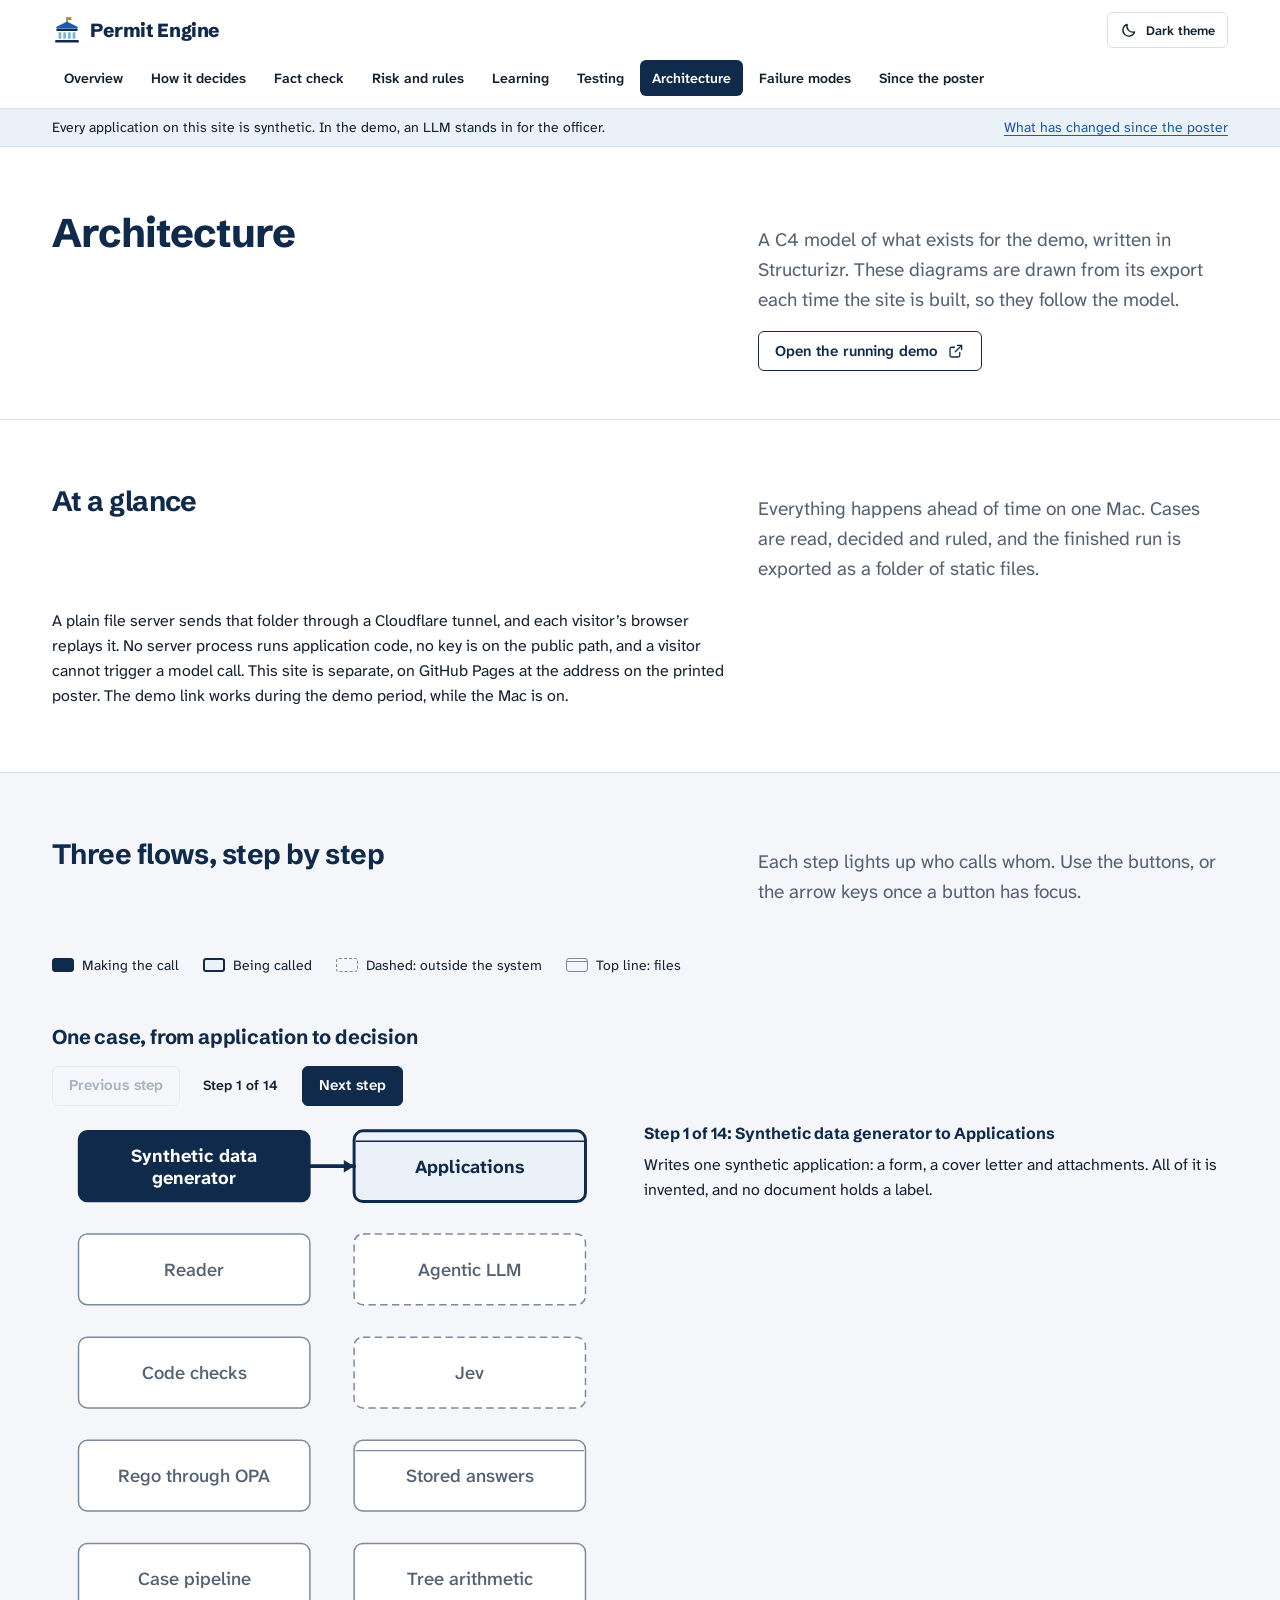
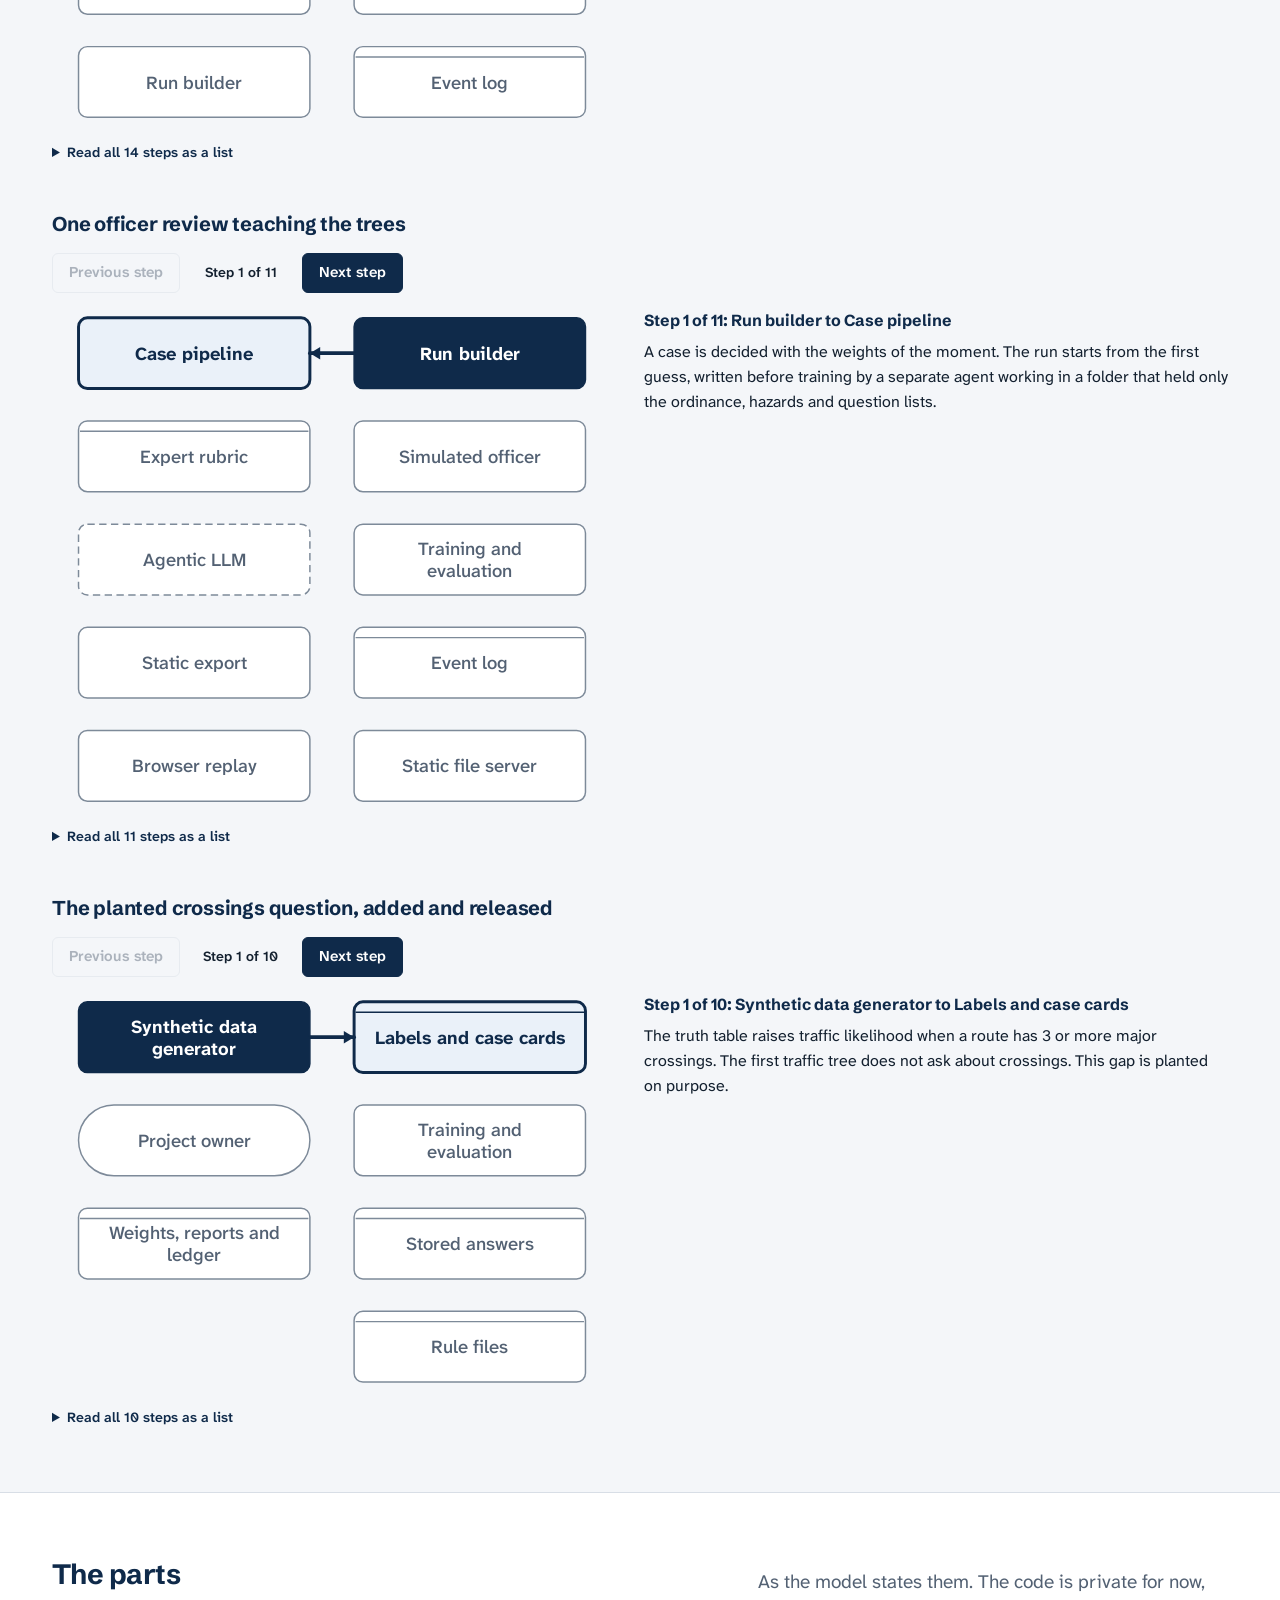
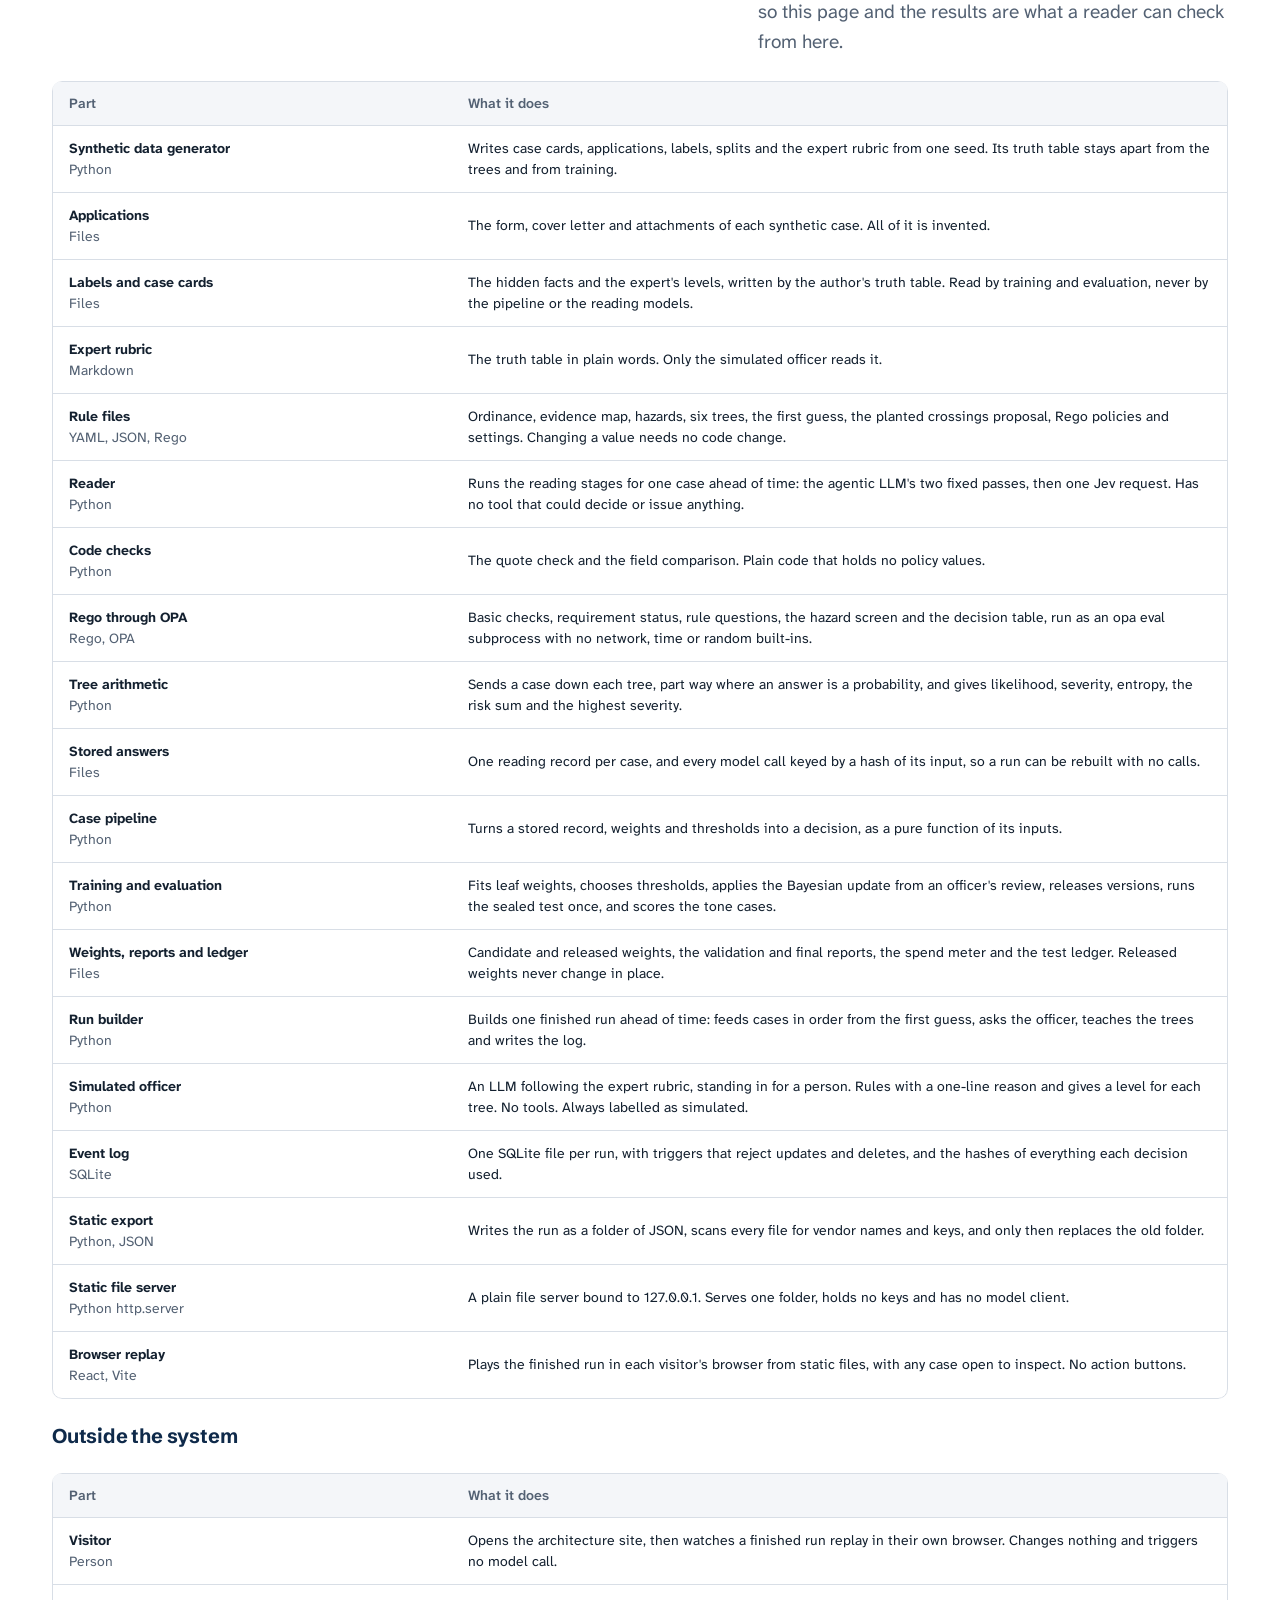
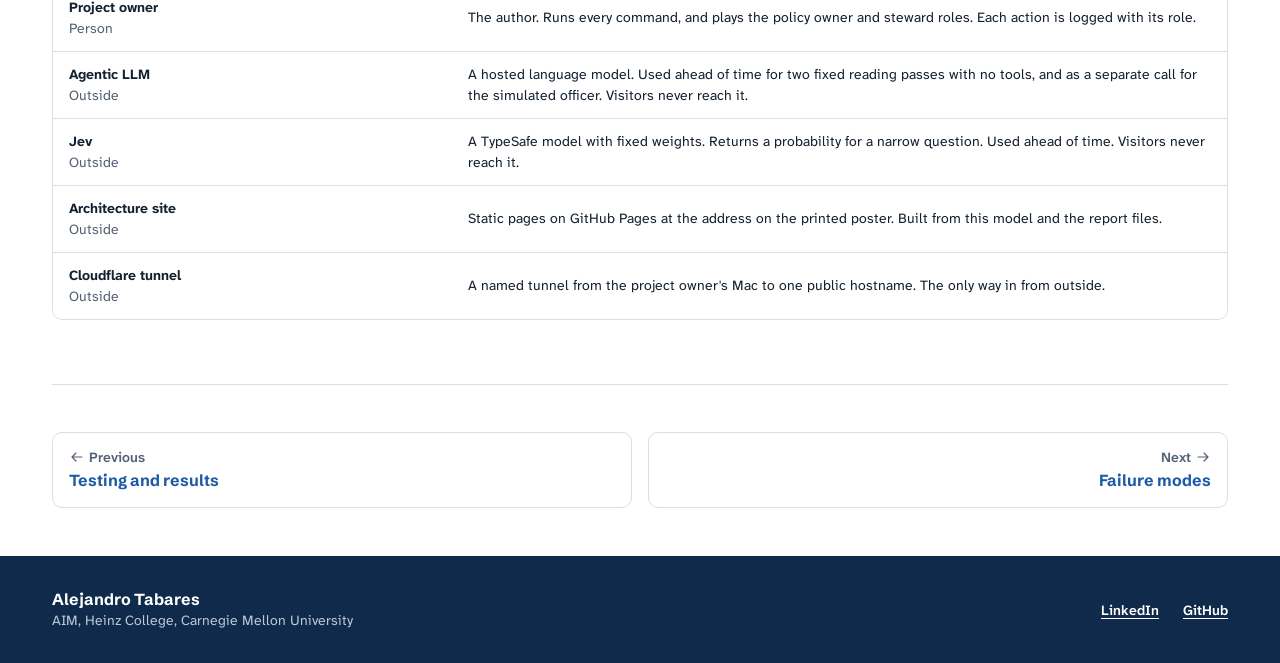
==== commit 8361d8b2: "Publish only the explainer videos The previous commit also carried page rewrites from separate work " ====
--- a/architecture.html
+++ b/architecture.html
@@ -1,2 +1,2 @@
 <!doctype html>
-<html lang="en" data-theme="light"><head><meta charSet="utf-8"/><meta name="viewport" content="width=device-width, initial-scale=1, viewport-fit=cover"/><title>Architecture | Permit Engine</title><meta name="description" content="How Permit Engine works, as a C4 model: who uses it, what runs, what is inside the engine, and five flows you can step through with one real case."/><meta name="author" content="Alejandro Tabares"/><script>(function(){try{var t=localStorage.getItem('pe-theme');if(!t){t=matchMedia('(prefers-color-scheme: dark)').matches?'dark':'light'}document.documentElement.setAttribute('data-theme',t)}catch(e){}})();</script><link rel="stylesheet" href="./assets/fonts/fonts.css"/><link rel="stylesheet" href="./assets/permit-engine.css"/><link rel="stylesheet" href="./assets/site.css"/></head><body class="pe-app site"><a class="site-skip" href="#main">Skip to content</a><header class="site-hd"><div class="site-wrap site-hd__row"><a class="site-brand" href="./"><svg width="30" height="30" viewBox="0 0 96 96" aria-hidden="true" focusable="false"><rect x="46.5" y="6" width="3" height="18" rx="1.5" fill="#0F2A4A"></rect><path d="M49.5 7H64l-4 4.5 4 4.5H49.5z" fill="#D27812"></path><path d="M48 24 80 40H16z" fill="#1D5BA6" stroke="#1D5BA6" stroke-width="6" stroke-linejoin="round"></path><rect x="14" y="44" width="68" height="7" rx="2" fill="#0F2A4A"></rect><rect x="21" y="55" width="9" height="21" rx="2" fill="#7EB4D2"></rect><rect x="36" y="55" width="9" height="21" rx="2" fill="#7EB4D2"></rect><rect x="51" y="55" width="9" height="21" rx="2" fill="#7EB4D2"></rect><rect x="66" y="55" width="9" height="21" rx="2" fill="#7EB4D2"></rect><rect x="10" y="80" width="76" height="8" rx="3" fill="#0F2A4A"></rect></svg><span>Permit Engine</span></a><nav class="site-nav" aria-label="Site"><ul role="list"><li><a href="./">Overview</a></li><li><a href="./how-it-decides.html">How it decides</a></li><li><a href="./fact-check.html">Fact check</a></li><li><a href="./risk-and-rules.html">Risk and rules</a></li><li><a href="./learning.html">Learning</a></li><li><a href="./architecture.html" aria-current="page">Architecture</a></li><li><a href="./testing.html">Testing</a></li><li><a href="./failure-modes.html">Failure modes</a></li><li><a href="./since-the-poster.html">Since the poster</a></li></ul></nav><button type="button" id="theme-toggle" class="site-theme" aria-pressed="false"><svg width="18" height="18" viewBox="0 0 24 24" fill="none" stroke="currentColor" stroke-width="1.75" stroke-linecap="round" stroke-linejoin="round" aria-hidden="true" focusable="false"><path d="M19.5 14.5A8 8 0 0 1 9.5 4.5a8 8 0 1 0 10 10z"></path></svg><span class="site-theme__label">Dark theme</span></button></div></header><p class="site-banner"><span class="site-wrap site-banner__row"><span>Every application on this site is synthetic. In the demo, an LLM stands in for the officer.</span><a href="./since-the-poster.html">What has changed since the poster</a></span></p><main id="main" class="site-main"><section class="site-hero"><div class="site-wrap site-hero__inner"><div class="pe-section-heading pe-section-heading--split pe-section-heading--page"><div class="pe-section-heading__grid"><h1 class="pe-section-heading__title pe-h1">Architecture</h1><div class="pe-section-heading__aside"><p class="pe-section-heading__description">How the system works, from who uses it down to the parts inside it, and then what happens step by step. How it was tested is on the Testing page.</p><div class="pe-section-heading__actions"><a class="pe-button site-btn site-btn--secondary" href="#flows">Go to the steps</a><a class="pe-button site-btn site-btn--secondary" href="https://permit-engine.bottomuplabs.com">Open the running demo <svg width="18" height="18" viewBox="0 0 24 24" fill="none" stroke="currentColor" stroke-width="1.75" stroke-linecap="round" stroke-linejoin="round" aria-hidden="true" focusable="false"><path d="M14 4.5h5.5V10M19.5 4.5 11 13M17 14v4a2 2 0 0 1-2 2H6a2 2 0 0 1-2-2V9a2 2 0 0 1 2-2h4"></path></svg></a></div></div></div></div><div class="site-prose"><p>This is a <a href="https://c4model.com/">C4 model</a>: the same system at three levels of zoom, each one opening a box from the level before. It is written in Structurizr, and these diagrams are drawn from its export each time the site is built, so they follow the model.</p></div><ul class="site-arch-legend pe-small" role="list"><li><span class="site-arch-legend__box site-arch-legend__box--person"></span> Person</li><li><span class="site-arch-legend__box site-arch-legend__box--stand-in"></span> Dotted: a person’s role, played by a stand-in in this demo</li><li><span class="site-arch-legend__box site-arch-legend__box--part"></span> Part of the system</li><li><span class="site-arch-legend__box site-arch-legend__box--store"></span> Rounded top: holds data</li><li><span class="site-arch-legend__box site-arch-legend__box--external"></span> Dashed: outside the system</li></ul></div></section><section class="site-section" aria-labelledby="level-1"><div class="site-wrap site-stack"><div class="pe-section-heading pe-section-heading--split pe-section-heading--section"><div class="pe-section-heading__grid"><h2 id="level-1" class="pe-section-heading__title pe-h2">Level 1: who it serves</h2><div class="pe-section-heading__aside"><p class="pe-section-heading__description">An application comes in, and a decision that can be retraced comes out. Two models help with reading, and neither decides. People own the rules and settle what the rules send to them.</p></div></div></div><figure class="site-c4-figure"><div class="site-c4-only-wide"><svg viewBox="0 0 1160 524" class="site-c4" role="img" aria-label="Level 1, system context: Permit Engine, who uses it, and the two models it calls. The same information is listed in words under the diagram."><g class="site-c4__edge"><path d="M240 46 L470 46"></path><polygon points="470,46 463,41.8 463,50.2"></polygon></g><g class="site-c4__edge"><path d="M470 154 L240 154"></path><polygon points="240,154 247,158.2 247,149.8"></polygon></g><g class="site-c4__edge"><path d="M240 262 L470 262"></path><polygon points="470,262 463,257.8 463,266.2"></polygon></g><g class="site-c4__edge"><path d="M240 370 L470 370"></path><polygon points="470,370 463,365.8 463,374.2"></polygon></g><g class="site-c4__edge"><path d="M240 478 L470 478"></path><polygon points="470,478 463,473.8 463,482.2"></polygon></g><g class="site-c4__edge"><path d="M690 154 L920 154"></path><polygon points="920,154 913,149.8 913,158.2"></polygon></g><g class="site-c4__edge"><path d="M690 370 L920 370"></path><polygon points="920,370 913,365.8 913,374.2"></polygon></g><g class="site-c4__box site-c4__box--stand-in"><rect x="0" y="0" width="240" height="92" rx="20"></rect><text x="120" y="19.25" text-anchor="middle" class="site-c4__name">Applicant</text><text x="120" y="33.25" text-anchor="middle" class="site-c4__type">[Person]</text><text x="120" y="52.25" text-anchor="middle" class="site-c4__text">Sends a form, a cover letter and</text><text x="120" y="66.75" text-anchor="middle" class="site-c4__text">attachments. In this demo a script</text><text x="120" y="81.25" text-anchor="middle" class="site-c4__text">writes them.</text></g><g class="site-c4__box site-c4__box--stand-in"><rect x="0" y="108" width="240" height="92" rx="20"></rect><text x="120" y="127.25" text-anchor="middle" class="site-c4__name">Officer</text><text x="120" y="141.25" text-anchor="middle" class="site-c4__type">[Person]</text><text x="120" y="160.25" text-anchor="middle" class="site-c4__text">Rules on cases the decision table</text><text x="120" y="174.75" text-anchor="middle" class="site-c4__text">sends to an officer. In this demo an</text><text x="120" y="189.25" text-anchor="middle" class="site-c4__text">LLM stands in.</text></g><g class="site-c4__box site-c4__box--person"><rect x="0" y="216" width="240" height="92" rx="20"></rect><text x="120" y="242.5" text-anchor="middle" class="site-c4__name">Policy owner</text><text x="120" y="256.5" text-anchor="middle" class="site-c4__type">[Person]</text><text x="120" y="275.5" text-anchor="middle" class="site-c4__text">Owns the trees, thresholds and</text><text x="120" y="290" text-anchor="middle" class="site-c4__text">settings, and releases new versions.</text></g><g class="site-c4__box site-c4__box--person"><rect x="0" y="324" width="240" height="92" rx="20"></rect><text x="120" y="350.5" text-anchor="middle" class="site-c4__name">Steward</text><text x="120" y="364.5" text-anchor="middle" class="site-c4__type">[Person]</text><text x="120" y="383.5" text-anchor="middle" class="site-c4__text">Owns the evidence map: which documents</text><text x="120" y="398" text-anchor="middle" class="site-c4__text">count as proof of what.</text></g><g class="site-c4__box site-c4__box--person"><rect x="0" y="432" width="240" height="92" rx="20"></rect><text x="120" y="451.25" text-anchor="middle" class="site-c4__name">Visitor</text><text x="120" y="465.25" text-anchor="middle" class="site-c4__type">[Person]</text><text x="120" y="484.25" text-anchor="middle" class="site-c4__text">Opens any decision in the replay and</text><text x="120" y="498.75" text-anchor="middle" class="site-c4__text">reads how it was reached. Changes</text><text x="120" y="513.25" text-anchor="middle" class="site-c4__text">nothing.</text></g><g class="site-c4__box site-c4__box--external"><rect x="920" y="108" width="240" height="92" rx="6"></rect><text x="1040" y="127.25" text-anchor="middle" class="site-c4__name">Agentic LLM</text><text x="1040" y="141.25" text-anchor="middle" class="site-c4__type">[External system]</text><text x="1040" y="160.25" text-anchor="middle" class="site-c4__text">A hosted language model. Reads</text><text x="1040" y="174.75" text-anchor="middle" class="site-c4__text">documents in two fixed passes with no</text><text x="1040" y="189.25" text-anchor="middle" class="site-c4__text">tools. It never decides.</text></g><g class="site-c4__box site-c4__box--external"><rect x="920" y="324" width="240" height="92" rx="6"></rect><text x="1040" y="343.25" text-anchor="middle" class="site-c4__name">Jev</text><text x="1040" y="357.25" text-anchor="middle" class="site-c4__type">[External system]</text><text x="1040" y="376.25" text-anchor="middle" class="site-c4__text">A TypeSafe model with fixed weights.</text><text x="1040" y="390.75" text-anchor="middle" class="site-c4__text">Answers narrow questions as</text><text x="1040" y="405.25" text-anchor="middle" class="site-c4__text">probabilities.</text></g><g class="site-c4__box site-c4__box--focus"><rect x="470" y="0" width="220" height="524" rx="6"></rect><text x="580" y="231" text-anchor="middle" class="site-c4__name site-c4__name--lg">Permit Engine</text><text x="580" y="245" text-anchor="middle" class="site-c4__type">[Software system]</text><text x="580" y="264" text-anchor="middle" class="site-c4__text">Reads an application, assesses</text><text x="580" y="278.5" text-anchor="middle" class="site-c4__text">risk with trees that can learn,</text><text x="580" y="293" text-anchor="middle" class="site-c4__text">and decides by written rules.</text><text x="580" y="307.5" text-anchor="middle" class="site-c4__text">Every decision can be retraced.</text></g><text class="site-c4__label" text-anchor="middle"><tspan x="355" y="26">Submits a form, a cover letter and</tspan><tspan x="355" y="39">attachments</tspan></text><text class="site-c4__label" text-anchor="middle"><tspan x="355" y="134">Sends cases to rule on, and gets back a</tspan><tspan x="355" y="147">ruling, a reason and risk levels</tspan></text><text class="site-c4__label" text-anchor="middle"><tspan x="355" y="242">Sets the trees and settings, and releases</tspan><tspan x="355" y="255">new versions</tspan></text><text class="site-c4__label" text-anchor="middle"><tspan x="355" y="363">Keeps the evidence map</tspan></text><text class="site-c4__label" text-anchor="middle"><tspan x="355" y="458">Opens any decision and reads how it was</tspan><tspan x="355" y="471">reached</tspan></text><text class="site-c4__label" text-anchor="middle"><tspan x="805" y="134">Sends documents, and gets back fields</tspan><tspan x="805" y="147">with quotes and verdicts</tspan></text><text class="site-c4__label" text-anchor="middle"><tspan x="805" y="350">Sends typed values and plans, and gets</tspan><tspan x="805" y="363">back probabilities</tspan></text></svg><details class="site-c4-words"><summary>Every arrow in this diagram, in words</summary><ul><li><strong>Applicant to Permit Engine:</strong> submits a form, a cover letter and attachments.</li><li><strong>Permit Engine to Officer:</strong> sends cases to rule on, and gets back a ruling, a reason and risk levels.</li><li><strong>Policy owner to Permit Engine:</strong> sets the trees and settings, and releases new versions.</li><li><strong>Steward to Permit Engine:</strong> keeps the evidence map.</li><li><strong>Visitor to Permit Engine:</strong> opens any decision and reads how it was reached.</li><li><strong>Permit Engine to Agentic LLM:</strong> sends documents, and gets back fields with quotes and verdicts.</li><li><strong>Permit Engine to Jev:</strong> sends typed values and plans, and gets back probabilities.</li></ul></details></div><div class="site-c4-only-narrow"><svg viewBox="0 0 380 424" class="site-c4" role="img" aria-label="Level 1, system context: Permit Engine, who uses it, and the two models it calls. The same information is listed in words under the diagram."><g class="site-c4__edge"><path d="M226 26 L276 26"></path><polygon points="276,26 269,21.8 269,30.2"></polygon></g><g class="site-c4__edge"><path d="M276 88 L226 88"></path><polygon points="226,88 233,92.2 233,83.8"></polygon></g><g class="site-c4__edge"><path d="M226 150 L276 150"></path><polygon points="276,150 269,145.8 269,154.2"></polygon></g><g class="site-c4__edge"><path d="M226 212 L276 212"></path><polygon points="276,212 269,207.8 269,216.2"></polygon></g><g class="site-c4__edge"><path d="M226 274 L276 274"></path><polygon points="276,274 269,269.8 269,278.2"></polygon></g><g class="site-c4__edge"><path d="M276 336 L226 336"></path><polygon points="226,336 233,340.2 233,331.8"></polygon></g><g class="site-c4__edge"><path d="M276 398 L226 398"></path><polygon points="226,398 233,402.2 233,393.8"></polygon></g><g class="site-c4__box site-c4__box--stand-in"><rect x="0" y="0" width="226" height="52" rx="20"></rect><text x="113" y="23.5" text-anchor="middle" class="site-c4__name">Applicant</text><text x="113" y="37.5" text-anchor="middle" class="site-c4__type">[Person]</text></g><g class="site-c4__box site-c4__box--stand-in"><rect x="0" y="62" width="226" height="52" rx="20"></rect><text x="113" y="85.5" text-anchor="middle" class="site-c4__name">Officer</text><text x="113" y="99.5" text-anchor="middle" class="site-c4__type">[Person]</text></g><g class="site-c4__box site-c4__box--person"><rect x="0" y="124" width="226" height="52" rx="20"></rect><text x="113" y="147.5" text-anchor="middle" class="site-c4__name">Policy owner</text><text x="113" y="161.5" text-anchor="middle" class="site-c4__type">[Person]</text></g><g class="site-c4__box site-c4__box--person"><rect x="0" y="186" width="226" height="52" rx="20"></rect><text x="113" y="209.5" text-anchor="middle" class="site-c4__name">Steward</text><text x="113" y="223.5" text-anchor="middle" class="site-c4__type">[Person]</text></g><g class="site-c4__box site-c4__box--person"><rect x="0" y="248" width="226" height="52" rx="20"></rect><text x="113" y="271.5" text-anchor="middle" class="site-c4__name">Visitor</text><text x="113" y="285.5" text-anchor="middle" class="site-c4__type">[Person]</text></g><g class="site-c4__box site-c4__box--external"><rect x="0" y="310" width="226" height="52" rx="6"></rect><text x="113" y="333.5" text-anchor="middle" class="site-c4__name">Agentic LLM</text><text x="113" y="347.5" text-anchor="middle" class="site-c4__type">[External system]</text></g><g class="site-c4__box site-c4__box--external"><rect x="0" y="372" width="226" height="52" rx="6"></rect><text x="113" y="395.5" text-anchor="middle" class="site-c4__name">Jev</text><text x="113" y="409.5" text-anchor="middle" class="site-c4__type">[External system]</text></g><g class="site-c4__box site-c4__box--focus"><rect x="276" y="0" width="104" height="424" rx="6"></rect><text x="328" y="195" text-anchor="middle" class="site-c4__name">Permit</text><text x="328" y="211" text-anchor="middle" class="site-c4__name">Engine</text><text x="328" y="225" text-anchor="middle" class="site-c4__type">[Software</text><text x="328" y="238" text-anchor="middle" class="site-c4__type">system]</text></g><g class="site-c4__badge"><circle cx="251" cy="26" r="8.5"></circle><text x="251" y="29.6" text-anchor="middle">1</text></g><g class="site-c4__badge"><circle cx="251" cy="88" r="8.5"></circle><text x="251" y="91.6" text-anchor="middle">2</text></g><g class="site-c4__badge"><circle cx="251" cy="150" r="8.5"></circle><text x="251" y="153.6" text-anchor="middle">3</text></g><g class="site-c4__badge"><circle cx="251" cy="212" r="8.5"></circle><text x="251" y="215.6" text-anchor="middle">4</text></g><g class="site-c4__badge"><circle cx="251" cy="274" r="8.5"></circle><text x="251" y="277.6" text-anchor="middle">5</text></g><g class="site-c4__badge"><circle cx="251" cy="336" r="8.5"></circle><text x="251" y="339.6" text-anchor="middle">6</text></g><g class="site-c4__badge"><circle cx="251" cy="398" r="8.5"></circle><text x="251" y="401.6" text-anchor="middle">7</text></g></svg><div class="site-c4-key"><ol><li><strong>Applicant to Permit Engine:</strong> submits a form, a cover letter and attachments.</li><li><strong>Permit Engine to Officer:</strong> sends cases to rule on, and gets back a ruling, a reason and risk levels.</li><li><strong>Policy owner to Permit Engine:</strong> sets the trees and settings, and releases new versions.</li><li><strong>Steward to Permit Engine:</strong> keeps the evidence map.</li><li><strong>Visitor to Permit Engine:</strong> opens any decision and reads how it was reached.</li><li><strong>Permit Engine to Agentic LLM:</strong> sends documents, and gets back fields with quotes and verdicts.</li><li><strong>Permit Engine to Jev:</strong> sends typed values and plans, and gets back probabilities.</li></ol></div></div></figure></div></section><section class="site-section site-section--muted" aria-labelledby="level-2"><div class="site-wrap site-stack"><div class="pe-section-heading pe-section-heading--split pe-section-heading--section"><div class="pe-section-heading__grid"><h2 id="level-2" class="pe-section-heading__title pe-h2">Level 2: what runs</h2><div class="pe-section-heading__aside"><p class="pe-section-heading__description">Zooming into Permit Engine. One program does the work, and calls OPA to run the rules. Everything it learns or decides is kept in files and a log, and the public only ever reaches a folder of exported files.</p></div></div></div><figure class="site-c4-figure"><div class="site-c4-only-wide"><svg viewBox="0 0 1210 896" class="site-c4" role="img" aria-label="Level 2, containers: what runs and what holds data inside Permit Engine. The same information is listed in words under the diagram."><g class="site-c4__boundary"><rect x="0" y="116" width="924" height="660" rx="8"></rect><text x="14" y="764" class="site-c4__boundary-name">Permit Engine</text><text x="114.89999999999999" y="764" class="site-c4__type" text-anchor="start">[Software system]</text></g><g class="site-c4__edge"><path d="M108 100 L108 150"></path><polygon points="108,150 103.8,143 112.2,143"></polygon></g><g class="site-c4__edge"><path d="M580 100 L580 150"></path><polygon points="580,150 575.8,143 584.2,143"></polygon></g><g class="site-c4__edge"><path d="M790 100 L790 203 Q790 210 783 210 L668 210"></path><polygon points="668,210 675,214.2 675,205.8"></polygon></g><g class="site-c4__edge"><path d="M816 100 L816 322"></path><polygon points="816,322 811.8,315 820.2,315"></polygon></g><g class="site-c4__edge"><path d="M108 322 L108 250"></path><polygon points="108,250 112.2,257 103.8,257"></polygon></g><g class="site-c4__edge"><path d="M580 322 L580 276"></path><polygon points="580,276 584.2,283 575.8,283"></polygon></g><g class="site-c4__edge"><path d="M344 322 L344 250"></path><polygon points="344,250 348.2,257 339.8,257"></polygon></g><g class="site-c4__edge"><path d="M432 200 L492 200"></path><polygon points="492,200 485,195.8 485,204.2"></polygon></g><g class="site-c4__edge"><path d="M108 398 L108 478"></path><polygon points="108,478 103.8,471 112.2,471"></polygon></g><g class="site-c4__edge"><path d="M344 398 L344 478"></path><polygon points="344,478 339.8,471 348.2,471"></polygon></g><g class="site-c4__edge"><path d="M580 398 L580 478"></path><polygon points="580,478 575.8,471 584.2,471"></polygon></g><g class="site-c4__edge"><path d="M816 398 L816 478"></path><polygon points="816,478 811.8,471 820.2,471"></polygon></g><g class="site-c4__edge"><path d="M904 340 L960 340 Q967 340 967 333 L967 250 Q967 243 974 243 L1030 243"></path><polygon points="1030,243 1023,238.8 1023,247.2"></polygon></g><g class="site-c4__edge"><path d="M904 360 L1030 360"></path><polygon points="1030,360 1023,355.8 1023,364.2"></polygon></g><g class="site-c4__edge"><path d="M904 382 L960 382 Q967 382 967 389 L967 483 Q967 490 974 490 L1030 490"></path><polygon points="1030,490 1023,485.8 1023,494.2"></polygon></g><g class="site-c4__edge"><path d="M816 650 L816 606"></path><polygon points="816,606 820.2,613 811.8,613"></polygon></g><g class="site-c4__edge"><path d="M556 706 L728 706"></path><polygon points="728,706 721,701.8 721,710.2"></polygon></g><g class="site-c4__edge"><path d="M468 796 L468 762"></path><polygon points="468,762 472.2,769 463.8,769"></polygon></g><g class="site-c4__box site-c4__box--stand-in"><rect x="20" y="0" width="176" height="100" rx="20"></rect><text x="108" y="16" text-anchor="middle" class="site-c4__name">Applicant</text><text x="108" y="30" text-anchor="middle" class="site-c4__type">[Person]</text><text x="108" y="49" text-anchor="middle" class="site-c4__text">Sends a form, a cover</text><text x="108" y="63.5" text-anchor="middle" class="site-c4__text">letter and attachments. In</text><text x="108" y="78" text-anchor="middle" class="site-c4__text">this demo a script writes</text><text x="108" y="92.5" text-anchor="middle" class="site-c4__text">them.</text></g><g class="site-c4__box site-c4__box--stand-in"><rect x="1030" y="440" width="180" height="100" rx="20"></rect><text x="1120" y="456" text-anchor="middle" class="site-c4__name">Officer</text><text x="1120" y="470" text-anchor="middle" class="site-c4__type">[Person]</text><text x="1120" y="489" text-anchor="middle" class="site-c4__text">Rules on cases the decision</text><text x="1120" y="503.5" text-anchor="middle" class="site-c4__text">table sends to an officer.</text><text x="1120" y="518" text-anchor="middle" class="site-c4__text">In this demo an LLM stands</text><text x="1120" y="532.5" text-anchor="middle" class="site-c4__text">in.</text></g><g class="site-c4__box site-c4__box--person"><rect x="728" y="0" width="176" height="100" rx="20"></rect><text x="816" y="23.25" text-anchor="middle" class="site-c4__name">Policy owner</text><text x="816" y="37.25" text-anchor="middle" class="site-c4__type">[Person]</text><text x="816" y="56.25" text-anchor="middle" class="site-c4__text">Owns the trees, thresholds</text><text x="816" y="70.75" text-anchor="middle" class="site-c4__text">and settings, and releases</text><text x="816" y="85.25" text-anchor="middle" class="site-c4__text">new versions.</text></g><g class="site-c4__box site-c4__box--person"><rect x="492" y="0" width="176" height="100" rx="20"></rect><text x="580" y="23.25" text-anchor="middle" class="site-c4__name">Steward</text><text x="580" y="37.25" text-anchor="middle" class="site-c4__type">[Person]</text><text x="580" y="56.25" text-anchor="middle" class="site-c4__text">Owns the evidence map:</text><text x="580" y="70.75" text-anchor="middle" class="site-c4__text">which documents count as</text><text x="580" y="85.25" text-anchor="middle" class="site-c4__text">proof of what.</text></g><g class="site-c4__box site-c4__box--person"><rect x="380" y="796" width="176" height="100" rx="20"></rect><text x="468" y="819.25" text-anchor="middle" class="site-c4__name">Visitor</text><text x="468" y="833.25" text-anchor="middle" class="site-c4__type">[Person]</text><text x="468" y="852.25" text-anchor="middle" class="site-c4__text">Opens any decision in the</text><text x="468" y="866.75" text-anchor="middle" class="site-c4__text">replay and reads how it was</text><text x="468" y="881.25" text-anchor="middle" class="site-c4__text">reached. Changes nothing.</text></g><g class="site-c4__box site-c4__box--external"><rect x="1030" y="186" width="180" height="114" rx="6"></rect><text x="1120" y="209" text-anchor="middle" class="site-c4__name">Agentic LLM</text><text x="1120" y="223" text-anchor="middle" class="site-c4__type">[External system]</text><text x="1120" y="242" text-anchor="middle" class="site-c4__text">A hosted language model.</text><text x="1120" y="256.5" text-anchor="middle" class="site-c4__text">Reads documents in two</text><text x="1120" y="271" text-anchor="middle" class="site-c4__text">fixed passes with no tools.</text><text x="1120" y="285.5" text-anchor="middle" class="site-c4__text">It never decides.</text></g><g class="site-c4__box site-c4__box--external"><rect x="1030" y="320" width="180" height="100" rx="6"></rect><text x="1120" y="343.25" text-anchor="middle" class="site-c4__name">Jev</text><text x="1120" y="357.25" text-anchor="middle" class="site-c4__type">[External system]</text><text x="1120" y="376.25" text-anchor="middle" class="site-c4__text">A TypeSafe model with fixed</text><text x="1120" y="390.75" text-anchor="middle" class="site-c4__text">weights. Answers narrow</text><text x="1120" y="405.25" text-anchor="middle" class="site-c4__text">questions as probabilities.</text></g><g class="site-c4__box site-c4__box--store"><path d="M20 157 a88 7 0 0 1 176 0 v86 a88 7 0 0 1 -176 0 z"></path><path class="site-c4__lid" d="M20 157 a88 7 0 0 0 176 0"></path><text x="108" y="184" text-anchor="middle" class="site-c4__name">Applications</text><text x="108" y="198" text-anchor="middle" class="site-c4__type">[Container: Files]</text><text x="108" y="217" text-anchor="middle" class="site-c4__text">The form, cover letter and</text><text x="108" y="231.5" text-anchor="middle" class="site-c4__text">attachments of each case.</text></g><g class="site-c4__box site-c4__box--store"><path d="M492 157 a88 7 0 0 1 176 0 v112 a88 7 0 0 1 -176 0 z"></path><path class="site-c4__lid" d="M492 157 a88 7 0 0 0 176 0"></path><text x="580" y="176" text-anchor="middle" class="site-c4__name">Rule files</text><text x="580" y="190" text-anchor="middle" class="site-c4__type">[Container: YAML, JSON,</text><text x="580" y="203" text-anchor="middle" class="site-c4__type">Rego]</text><text x="580" y="222" text-anchor="middle" class="site-c4__text">The ordinance, evidence</text><text x="580" y="236.5" text-anchor="middle" class="site-c4__text">map, trees, Rego and</text><text x="580" y="251" text-anchor="middle" class="site-c4__text">settings. Changing a value</text><text x="580" y="265.5" text-anchor="middle" class="site-c4__text">needs no code change.</text></g><g class="site-c4__box site-c4__box--part"><rect x="20" y="322" width="884" height="76" rx="6"></rect><text x="462" y="347.75" text-anchor="middle" class="site-c4__name">Engine</text><text x="462" y="361.75" text-anchor="middle" class="site-c4__type">[Container: Python, command line]</text><text x="462" y="380.75" text-anchor="middle" class="site-c4__text">The program that reads, decides, learns and publishes. It holds no policy values.</text></g><g class="site-c4__box site-c4__box--part"><rect x="256" y="150" width="176" height="100" rx="6"></rect><text x="344" y="166.75" text-anchor="middle" class="site-c4__name">OPA</text><text x="344" y="180.75" text-anchor="middle" class="site-c4__type">[Container: Open Policy</text><text x="344" y="193.75" text-anchor="middle" class="site-c4__type">Agent, subprocess]</text><text x="344" y="212.75" text-anchor="middle" class="site-c4__text">Runs the Rego policies,</text><text x="344" y="227.25" text-anchor="middle" class="site-c4__text">with no network, time or</text><text x="344" y="241.75" text-anchor="middle" class="site-c4__text">random functions.</text></g><g class="site-c4__box site-c4__box--store"><path d="M20 485 a88 7 0 0 1 176 0 v114 a88 7 0 0 1 -176 0 z"></path><path class="site-c4__lid" d="M20 485 a88 7 0 0 0 176 0"></path><text x="108" y="511.5" text-anchor="middle" class="site-c4__name">Stored answers</text><text x="108" y="525.5" text-anchor="middle" class="site-c4__type">[Container: JSON files]</text><text x="108" y="544.5" text-anchor="middle" class="site-c4__text">One reading record per</text><text x="108" y="559" text-anchor="middle" class="site-c4__text">case, and every model call</text><text x="108" y="573.5" text-anchor="middle" class="site-c4__text">keyed by a hash of its</text><text x="108" y="588" text-anchor="middle" class="site-c4__text">input.</text></g><g class="site-c4__box site-c4__box--store"><path d="M256 485 a88 7 0 0 1 176 0 v114 a88 7 0 0 1 -176 0 z"></path><path class="site-c4__lid" d="M256 485 a88 7 0 0 0 176 0"></path><text x="344" y="504.25" text-anchor="middle" class="site-c4__name">Weights and versions</text><text x="344" y="518.25" text-anchor="middle" class="site-c4__type">[Container: JSON files]</text><text x="344" y="537.25" text-anchor="middle" class="site-c4__text">Candidate and released</text><text x="344" y="551.75" text-anchor="middle" class="site-c4__text">weights with their</text><text x="344" y="566.25" text-anchor="middle" class="site-c4__text">thresholds. Released</text><text x="344" y="580.75" text-anchor="middle" class="site-c4__text">versions never change in</text><text x="344" y="595.25" text-anchor="middle" class="site-c4__text">place.</text></g><g class="site-c4__box site-c4__box--store"><path d="M492 485 a88 7 0 0 1 176 0 v114 a88 7 0 0 1 -176 0 z"></path><path class="site-c4__lid" d="M492 485 a88 7 0 0 0 176 0"></path><text x="580" y="511.5" text-anchor="middle" class="site-c4__name">Event log</text><text x="580" y="525.5" text-anchor="middle" class="site-c4__type">[Container: SQLite]</text><text x="580" y="544.5" text-anchor="middle" class="site-c4__text">One file per run. Triggers</text><text x="580" y="559" text-anchor="middle" class="site-c4__text">reject updates and deletes.</text><text x="580" y="573.5" text-anchor="middle" class="site-c4__text">Holds the hashes of what</text><text x="580" y="588" text-anchor="middle" class="site-c4__text">each decision used.</text></g><g class="site-c4__box site-c4__box--store"><path d="M728 485 a88 7 0 0 1 176 0 v114 a88 7 0 0 1 -176 0 z"></path><path class="site-c4__lid" d="M728 485 a88 7 0 0 0 176 0"></path><text x="816" y="526" text-anchor="middle" class="site-c4__name">Exported run</text><text x="816" y="540" text-anchor="middle" class="site-c4__type">[Container: JSON]</text><text x="816" y="559" text-anchor="middle" class="site-c4__text">One finished run as a</text><text x="816" y="573.5" text-anchor="middle" class="site-c4__text">folder of static files.</text></g><g class="site-c4__box site-c4__box--part"><rect x="728" y="650" width="176" height="112" rx="6"></rect><text x="816" y="672.75" text-anchor="middle" class="site-c4__name">File server</text><text x="816" y="686.75" text-anchor="middle" class="site-c4__type">[Container: Python</text><text x="816" y="699.75" text-anchor="middle" class="site-c4__type">http.server]</text><text x="816" y="718.75" text-anchor="middle" class="site-c4__text">Serves that one folder from</text><text x="816" y="733.25" text-anchor="middle" class="site-c4__text">127.0.0.1. Holds no keys</text><text x="816" y="747.75" text-anchor="middle" class="site-c4__text">and has no model client.</text></g><g class="site-c4__box site-c4__box--part"><rect x="380" y="650" width="176" height="112" rx="6"></rect><text x="468" y="679.25" text-anchor="middle" class="site-c4__name">Browser replay</text><text x="468" y="693.25" text-anchor="middle" class="site-c4__type">[Container: React, Vite]</text><text x="468" y="712.25" text-anchor="middle" class="site-c4__text">Plays the finished run in</text><text x="468" y="726.75" text-anchor="middle" class="site-c4__text">each visitor&#x27;s browser. No</text><text x="468" y="741.25" text-anchor="middle" class="site-c4__text">action buttons.</text></g><text class="site-c4__label" text-anchor="start"><tspan x="114" y="134">Sends</tspan></text><text class="site-c4__label" text-anchor="start"><tspan x="586" y="138">Edits the evidence map</tspan></text><text class="site-c4__label" text-anchor="start"><tspan x="676" y="190">Edits trees and</tspan><tspan x="676" y="203">settings</tspan></text><text class="site-c4__label" text-anchor="start"><tspan x="822" y="250">Runs train,</tspan><tspan x="822" y="263">thresholds and</tspan><tspan x="822" y="276">release</tspan></text><text class="site-c4__label" text-anchor="start"><tspan x="114" y="300">Reads</tspan></text><text class="site-c4__label" text-anchor="start"><tspan x="586" y="304">Reads</tspan></text><text class="site-c4__label" text-anchor="start"><tspan x="350" y="300">Runs as a subprocess</tspan></text><text class="site-c4__label" text-anchor="middle"><tspan x="462" y="181">Loads</tspan><tspan x="462" y="194">Rego</tspan></text><text class="site-c4__label" text-anchor="start"><tspan x="114" y="432">Writes and reads one</tspan><tspan x="114" y="445">record per case</tspan></text><text class="site-c4__label" text-anchor="start"><tspan x="350" y="442">Reads and writes</tspan></text><text class="site-c4__label" text-anchor="start"><tspan x="586" y="432">Writes every stage</tspan><tspan x="586" y="445">as an event</tspan></text><text class="site-c4__label" text-anchor="start"><tspan x="822" y="432">Writes the</tspan><tspan x="822" y="445">finished run</tspan></text><text class="site-c4__label" text-anchor="start"><tspan x="1030" y="180">Sends two fixed passes</tspan></text><text class="site-c4__label" text-anchor="start"><tspan x="1030" y="314">Sends one request per case</tspan></text><text class="site-c4__label" text-anchor="start"><tspan x="1030" y="434">Asks for a ruling</tspan></text><text class="site-c4__label" text-anchor="start"><tspan x="822" y="632">Serves</tspan></text><text class="site-c4__label" text-anchor="middle"><tspan x="642" y="700">Loads the page and JSON</tspan></text><text class="site-c4__label" text-anchor="start"><tspan x="474" y="791">Watches, and opens any case</tspan></text></svg><details class="site-c4-words"><summary>Every arrow in this diagram, in words</summary><ul><li><strong>Applicant to Applications:</strong> sends.</li><li><strong>Steward to Rule files:</strong> edits the evidence map.</li><li><strong>Policy owner to Rule files:</strong> edits trees and settings.</li><li><strong>Policy owner to Engine:</strong> runs train, thresholds and release.</li><li><strong>Engine to Applications:</strong> reads.</li><li><strong>Engine to Rule files:</strong> reads.</li><li><strong>Engine to OPA:</strong> runs as a subprocess.</li><li><strong>OPA to Rule files:</strong> loads Rego.</li><li><strong>Engine to Stored answers:</strong> writes and reads one record per case.</li><li><strong>Engine to Weights and versions:</strong> reads and writes.</li><li><strong>Engine to Event log:</strong> writes every stage as an event.</li><li><strong>Engine to Exported run:</strong> writes the finished run.</li><li><strong>Engine to Agentic LLM:</strong> sends two fixed passes.</li><li><strong>Engine to Jev:</strong> sends one request per case.</li><li><strong>Engine to Officer:</strong> asks for a ruling.</li><li><strong>File server to Exported run:</strong> serves.</li><li><strong>Browser replay to File server:</strong> loads the page and JSON.</li><li><strong>Visitor to Browser replay:</strong> watches, and opens any case.</li><li><strong>Policy owner to Weights and versions:</strong> reads the validation result.</li></ul></details></div><div class="site-c4-only-narrow"><svg viewBox="0 0 380 728" class="site-c4" role="img" aria-label="Level 2, containers: what runs and what holds data inside Permit Engine. The same information is listed in words under the diagram."><g class="site-c4__boundary"><rect x="0" y="58" width="380" height="484" rx="8"></rect><text x="206" y="532" class="site-c4__boundary-name">Permit Engine</text><text x="306.9" y="532" class="site-c4__type" text-anchor="start">[System]</text></g><g class="site-c4__edge"><path d="M62 48 L62 84"></path><polygon points="62,84 57.8,77 66.2,77"></polygon></g><g class="site-c4__edge"><path d="M190 48 L190 84"></path><polygon points="190,84 185.8,77 194.2,77"></polygon></g><g class="site-c4__edge"><path d="M290 48 L290 103 Q290 110 283 110 L244 110"></path><polygon points="244,110 251,114.2 251,105.8"></polygon></g><g class="site-c4__edge"><path d="M344 48 L344 152"></path><polygon points="344,152 339.8,145 348.2,145"></polygon></g><g class="site-c4__edge"><path d="M62 152 L62 136"></path><polygon points="62,136 66.2,143 57.8,143"></polygon></g><g class="site-c4__edge"><path d="M190 152 L190 136"></path><polygon points="190,136 194.2,143 185.8,143"></polygon></g><g class="site-c4__edge"><path d="M190 202 L190 243 Q190 250 183 250 L164 250"></path><polygon points="164,250 171,254.2 171,245.8"></polygon></g><g class="site-c4__edge"><path d="M190 202 L190 243 Q190 250 197 250 L216 250"></path><polygon points="216,250 209,245.8 209,254.2"></polygon></g><g class="site-c4__edge"><path d="M190 202 L190 311 Q190 318 183 318 L164 318"></path><polygon points="164,318 171,322.2 171,313.8"></polygon></g><g class="site-c4__edge"><path d="M190 202 L190 311 Q190 318 197 318 L216 318"></path><polygon points="216,318 209,313.8 209,322.2"></polygon></g><g class="site-c4__edge"><path d="M190 202 L190 379 Q190 386 183 386 L164 386"></path><polygon points="164,386 171,390.2 171,381.8"></polygon></g><g class="site-c4__edge"><path d="M190 202 L190 573 Q190 580 197 580 L216 580"></path><polygon points="216,580 209,575.8 209,584.2"></polygon></g><g class="site-c4__edge"><path d="M190 202 L190 633 Q190 640 197 640 L216 640"></path><polygon points="216,640 209,635.8 209,644.2"></polygon></g><g class="site-c4__edge"><path d="M190 202 L190 693 Q190 700 197 700 L216 700"></path><polygon points="216,700 209,695.8 209,704.2"></polygon></g><g class="site-c4__edge"><path d="M86 422 L86 410"></path><polygon points="86,410 90.2,417 81.8,417"></polygon></g><g class="site-c4__edge"><path d="M86 482 L86 470"></path><polygon points="86,470 90.2,477 81.8,477"></polygon></g><g class="site-c4__edge"><path d="M86 556 L86 530"></path><polygon points="86,530 90.2,537 81.8,537"></polygon></g><g class="site-c4__box site-c4__box--stand-in"><rect x="8" y="0" width="108" height="48" rx="20"></rect><text x="62" y="21.5" text-anchor="middle" class="site-c4__name">Applicant</text><text x="62" y="35.5" text-anchor="middle" class="site-c4__type">[Person]</text></g><g class="site-c4__box site-c4__box--stand-in"><rect x="216" y="676" width="156" height="48" rx="20"></rect><text x="294" y="697.5" text-anchor="middle" class="site-c4__name">Officer</text><text x="294" y="711.5" text-anchor="middle" class="site-c4__type">[Person]</text></g><g class="site-c4__box site-c4__box--person"><rect x="264" y="0" width="108" height="48" rx="20"></rect><text x="318" y="21.5" text-anchor="middle" class="site-c4__name">Policy owner</text><text x="318" y="35.5" text-anchor="middle" class="site-c4__type">[Person]</text></g><g class="site-c4__box site-c4__box--person"><rect x="136" y="0" width="108" height="48" rx="20"></rect><text x="190" y="21.5" text-anchor="middle" class="site-c4__name">Steward</text><text x="190" y="35.5" text-anchor="middle" class="site-c4__type">[Person]</text></g><g class="site-c4__box site-c4__box--person"><rect x="8" y="556" width="156" height="48" rx="20"></rect><text x="86" y="577.5" text-anchor="middle" class="site-c4__name">Visitor</text><text x="86" y="591.5" text-anchor="middle" class="site-c4__type">[Person]</text></g><g class="site-c4__box site-c4__box--external"><rect x="216" y="556" width="156" height="48" rx="6"></rect><text x="294" y="577.5" text-anchor="middle" class="site-c4__name">Agentic LLM</text><text x="294" y="591.5" text-anchor="middle" class="site-c4__type">[External system]</text></g><g class="site-c4__box site-c4__box--external"><rect x="216" y="616" width="156" height="48" rx="6"></rect><text x="294" y="637.5" text-anchor="middle" class="site-c4__name">Jev</text><text x="294" y="651.5" text-anchor="middle" class="site-c4__type">[External system]</text></g><g class="site-c4__box site-c4__box--store"><path d="M8 91 a54 7 0 0 1 108 0 v38 a54 7 0 0 1 -108 0 z"></path><path class="site-c4__lid" d="M8 91 a54 7 0 0 0 108 0"></path><text x="62" y="111" text-anchor="middle" class="site-c4__name">Applications</text><text x="62" y="125" text-anchor="middle" class="site-c4__type">[Container]</text></g><g class="site-c4__box site-c4__box--store"><path d="M136 91 a54 7 0 0 1 108 0 v38 a54 7 0 0 1 -108 0 z"></path><path class="site-c4__lid" d="M136 91 a54 7 0 0 0 108 0"></path><text x="190" y="111" text-anchor="middle" class="site-c4__name">Rule files</text><text x="190" y="125" text-anchor="middle" class="site-c4__type">[Container]</text></g><g class="site-c4__box site-c4__box--part"><rect x="8" y="152" width="364" height="50" rx="6"></rect><text x="190" y="174.5" text-anchor="middle" class="site-c4__name">Engine</text><text x="190" y="188.5" text-anchor="middle" class="site-c4__type">[Container]</text></g><g class="site-c4__box site-c4__box--part"><rect x="8" y="226" width="156" height="48" rx="6"></rect><text x="86" y="247.5" text-anchor="middle" class="site-c4__name">OPA</text><text x="86" y="261.5" text-anchor="middle" class="site-c4__type">[Container]</text></g><g class="site-c4__box site-c4__box--store"><path d="M216 233 a78 7 0 0 1 156 0 v34 a78 7 0 0 1 -156 0 z"></path><path class="site-c4__lid" d="M216 233 a78 7 0 0 0 156 0"></path><text x="294" y="251" text-anchor="middle" class="site-c4__name">Stored answers</text><text x="294" y="265" text-anchor="middle" class="site-c4__type">[Container]</text></g><g class="site-c4__box site-c4__box--store"><path d="M8 293 a78 7 0 0 1 156 0 v50 a78 7 0 0 1 -156 0 z"></path><path class="site-c4__lid" d="M8 293 a78 7 0 0 0 156 0"></path><text x="86" y="311" text-anchor="middle" class="site-c4__name">Weights and</text><text x="86" y="327" text-anchor="middle" class="site-c4__name">versions</text><text x="86" y="341" text-anchor="middle" class="site-c4__type">[Container]</text></g><g class="site-c4__box site-c4__box--store"><path d="M216 293 a78 7 0 0 1 156 0 v50 a78 7 0 0 1 -156 0 z"></path><path class="site-c4__lid" d="M216 293 a78 7 0 0 0 156 0"></path><text x="294" y="319" text-anchor="middle" class="site-c4__name">Event log</text><text x="294" y="333" text-anchor="middle" class="site-c4__type">[Container]</text></g><g class="site-c4__box site-c4__box--store"><path d="M8 369 a78 7 0 0 1 156 0 v34 a78 7 0 0 1 -156 0 z"></path><path class="site-c4__lid" d="M8 369 a78 7 0 0 0 156 0"></path><text x="86" y="387" text-anchor="middle" class="site-c4__name">Exported run</text><text x="86" y="401" text-anchor="middle" class="site-c4__type">[Container]</text></g><g class="site-c4__box site-c4__box--part"><rect x="8" y="422" width="156" height="48" rx="6"></rect><text x="86" y="443.5" text-anchor="middle" class="site-c4__name">File server</text><text x="86" y="457.5" text-anchor="middle" class="site-c4__type">[Container]</text></g><g class="site-c4__box site-c4__box--part"><rect x="8" y="482" width="156" height="48" rx="6"></rect><text x="86" y="503.5" text-anchor="middle" class="site-c4__name">Browser replay</text><text x="86" y="517.5" text-anchor="middle" class="site-c4__type">[Container]</text></g><g class="site-c4__badge"><circle cx="62" cy="66" r="8.5"></circle><text x="62" y="69.6" text-anchor="middle">1</text></g><g class="site-c4__badge"><circle cx="190" cy="66" r="8.5"></circle><text x="190" y="69.6" text-anchor="middle">2</text></g><g class="site-c4__badge"><circle cx="267" cy="110" r="8.5"></circle><text x="267" y="113.6" text-anchor="middle">3</text></g><g class="site-c4__badge"><circle cx="344" cy="110" r="8.5"></circle><text x="344" y="113.6" text-anchor="middle">4</text></g><g class="site-c4__badge"><circle cx="62" cy="144" r="8.5"></circle><text x="62" y="147.6" text-anchor="middle">5</text></g><g class="site-c4__badge"><circle cx="190" cy="144" r="8.5"></circle><text x="190" y="147.6" text-anchor="middle">6</text></g><g class="site-c4__badge"><circle cx="177" cy="250" r="8.5"></circle><text x="177" y="253.6" text-anchor="middle">7</text></g><g class="site-c4__badge"><circle cx="203" cy="250" r="8.5"></circle><text x="203" y="253.6" text-anchor="middle">8</text></g><g class="site-c4__badge"><circle cx="177" cy="318" r="8.5"></circle><text x="177" y="321.6" text-anchor="middle">9</text></g><g class="site-c4__badge"><circle cx="203" cy="318" r="8.5"></circle><text x="203" y="321.6" text-anchor="middle">10</text></g><g class="site-c4__badge"><circle cx="177" cy="386" r="8.5"></circle><text x="177" y="389.6" text-anchor="middle">11</text></g><g class="site-c4__badge"><circle cx="203" cy="580" r="8.5"></circle><text x="203" y="583.6" text-anchor="middle">12</text></g><g class="site-c4__badge"><circle cx="203" cy="640" r="8.5"></circle><text x="203" y="643.6" text-anchor="middle">13</text></g><g class="site-c4__badge"><circle cx="203" cy="700" r="8.5"></circle><text x="203" y="703.6" text-anchor="middle">14</text></g><g class="site-c4__badge"><circle cx="86" cy="416" r="8.5"></circle><text x="86" y="419.6" text-anchor="middle">15</text></g><g class="site-c4__badge"><circle cx="86" cy="476" r="8.5"></circle><text x="86" y="479.6" text-anchor="middle">16</text></g><g class="site-c4__badge"><circle cx="86" cy="543" r="8.5"></circle><text x="86" y="546.6" text-anchor="middle">17</text></g></svg><div class="site-c4-key"><ol><li><strong>Applicant to Applications:</strong> sends.</li><li><strong>Steward to Rule files:</strong> edits the evidence map.</li><li><strong>Policy owner to Rule files:</strong> edits trees and settings.</li><li><strong>Policy owner to Engine:</strong> runs train, thresholds and release.</li><li><strong>Engine to Applications:</strong> reads.</li><li><strong>Engine to Rule files:</strong> reads.</li><li><strong>Engine to OPA:</strong> runs as a subprocess.</li><li><strong>Engine to Stored answers:</strong> writes and reads one record per case.</li><li><strong>Engine to Weights and versions:</strong> reads and writes.</li><li><strong>Engine to Event log:</strong> writes every stage as an event.</li><li><strong>Engine to Exported run:</strong> writes the finished run.</li><li><strong>Engine to Agentic LLM:</strong> sends two fixed passes.</li><li><strong>Engine to Jev:</strong> sends one request per case.</li><li><strong>Engine to Officer:</strong> asks for a ruling.</li><li><strong>File server to Exported run:</strong> serves.</li><li><strong>Browser replay to File server:</strong> loads the page and JSON.</li><li><strong>Visitor to Browser replay:</strong> watches, and opens any case.</li></ol><ul><li><strong>OPA to Rule files:</strong> loads Rego.</li><li><strong>Policy owner to Weights and versions:</strong> reads the validation result.</li></ul></div></div></figure></div></section><section class="site-section" aria-labelledby="level-3"><div class="site-wrap site-stack"><div class="pe-section-heading pe-section-heading--split pe-section-heading--section"><div class="pe-section-heading__grid"><h2 id="level-3" class="pe-section-heading__title pe-h2">Level 3: inside the Engine</h2><div class="pe-section-heading__aside"><p class="pe-section-heading__description">Zooming into the Engine. Each part has one job. The Reader is the only part that asks a model to read a document, and the Case pipeline turns what was stored into a decision without calling one.</p></div></div></div><figure class="site-c4-figure"><div class="site-c4-only-wide"><svg viewBox="0 0 1180 538" class="site-c4" role="img" aria-label="Level 3, components: the parts inside the Engine, and what each one uses. The same information is listed in words under the diagram."><g class="site-c4__boundary"><rect x="0" y="0" width="1180" height="538" rx="8"></rect><text x="12" y="18" class="site-c4__boundary-name">Engine</text><text x="61.8" y="18" class="site-c4__type" text-anchor="start">[Container: Python, command line]</text></g><g class="site-c4__edge"><path d="M100 178 L100 384"></path><polygon points="100,384 95.8,377 104.2,377"></polygon></g><g class="site-c4__edge"><path d="M620 281 L560 281"></path><polygon points="560,281 567,285.2 567,276.8"></polygon></g><g class="site-c4__edge"><path d="M320 281 L207 281 Q200 281 200 288 L200 384"></path><polygon points="200,384 195.8,377 204.2,377"></polygon></g><g class="site-c4__edge"><path d="M440 348 L440 384"></path><polygon points="440,384 435.8,377 444.2,377"></polygon></g><g class="site-c4__edge"><path d="M740 214 L740 178"></path><polygon points="740,178 744.2,185 735.8,185"></polygon></g><g class="site-c4__edge"><path d="M740 348 L740 384"></path><polygon points="740,384 735.8,377 744.2,377"></polygon></g><g class="site-c4__edge"><path d="M440 178 L440 214"></path><polygon points="440,214 435.8,207 444.2,207"></polygon></g><g class="site-c4__box site-c4__box--part"><rect x="20" y="44" width="240" height="134" rx="6"></rect><text x="140" y="74.5" text-anchor="middle" class="site-c4__name">Reader</text><text x="140" y="88.5" text-anchor="middle" class="site-c4__type">[Component: Python]</text><text x="140" y="107.5" text-anchor="middle" class="site-c4__text">Runs the reading stages once per case</text><text x="140" y="122" text-anchor="middle" class="site-c4__text">and stores the answers.</text><text x="140" y="141.5" text-anchor="middle" class="site-c4__uses">Uses: Applications, Rule files, OPA,</text><text x="140" y="156" text-anchor="middle" class="site-c4__uses">Agentic LLM, Jev, Stored answers</text></g><g class="site-c4__box site-c4__box--part"><rect x="20" y="384" width="240" height="134" rx="6"></rect><text x="140" y="424.25" text-anchor="middle" class="site-c4__name">Code checks</text><text x="140" y="438.25" text-anchor="middle" class="site-c4__type">[Component: Python]</text><text x="140" y="457.25" text-anchor="middle" class="site-c4__text">The quote check and the field</text><text x="140" y="471.75" text-anchor="middle" class="site-c4__text">comparison. Plain code with no policy</text><text x="140" y="486.25" text-anchor="middle" class="site-c4__text">values.</text></g><g class="site-c4__box site-c4__box--part"><rect x="320" y="214" width="240" height="134" rx="6"></rect><text x="440" y="244.5" text-anchor="middle" class="site-c4__name">Case pipeline</text><text x="440" y="258.5" text-anchor="middle" class="site-c4__type">[Component: Python]</text><text x="440" y="277.5" text-anchor="middle" class="site-c4__text">Turns a stored record, weights and</text><text x="440" y="292" text-anchor="middle" class="site-c4__text">thresholds into a decision. A pure</text><text x="440" y="306.5" text-anchor="middle" class="site-c4__text">function of its inputs.</text><text x="440" y="326" text-anchor="middle" class="site-c4__uses">Uses: Stored answers, OPA</text></g><g class="site-c4__box site-c4__box--part"><rect x="320" y="384" width="240" height="134" rx="6"></rect><text x="440" y="424.25" text-anchor="middle" class="site-c4__name">Tree arithmetic</text><text x="440" y="438.25" text-anchor="middle" class="site-c4__type">[Component: Python]</text><text x="440" y="457.25" text-anchor="middle" class="site-c4__text">Sends a case down each tree and gives</text><text x="440" y="471.75" text-anchor="middle" class="site-c4__text">likelihood, severity, the risk sum and</text><text x="440" y="486.25" text-anchor="middle" class="site-c4__text">the highest severity.</text></g><g class="site-c4__box site-c4__box--part"><rect x="620" y="214" width="240" height="134" rx="6"></rect><text x="740" y="244.5" text-anchor="middle" class="site-c4__name">Run builder</text><text x="740" y="258.5" text-anchor="middle" class="site-c4__type">[Component: Python]</text><text x="740" y="277.5" text-anchor="middle" class="site-c4__text">Takes cases in order, decides each,</text><text x="740" y="292" text-anchor="middle" class="site-c4__text">asks for a review, teaches the trees</text><text x="740" y="306.5" text-anchor="middle" class="site-c4__text">and writes the log.</text><text x="740" y="326" text-anchor="middle" class="site-c4__uses">Uses: Event log</text></g><g class="site-c4__box site-c4__box--part"><rect x="620" y="44" width="240" height="134" rx="6"></rect><text x="740" y="81.75" text-anchor="middle" class="site-c4__name">Officer desk</text><text x="740" y="95.75" text-anchor="middle" class="site-c4__type">[Component: Python]</text><text x="740" y="114.75" text-anchor="middle" class="site-c4__text">Hands a case to the officer and brings</text><text x="740" y="129.25" text-anchor="middle" class="site-c4__text">back the ruling.</text><text x="740" y="148.75" text-anchor="middle" class="site-c4__uses">Uses: Officer</text></g><g class="site-c4__box site-c4__box--part"><rect x="620" y="384" width="240" height="134" rx="6"></rect><text x="740" y="407.25" text-anchor="middle" class="site-c4__name">Learning</text><text x="740" y="421.25" text-anchor="middle" class="site-c4__type">[Component: Python]</text><text x="740" y="440.25" text-anchor="middle" class="site-c4__text">Applies a review to leaf counts, fits</text><text x="740" y="454.75" text-anchor="middle" class="site-c4__text">candidates, chooses thresholds and</text><text x="740" y="469.25" text-anchor="middle" class="site-c4__text">releases versions.</text><text x="740" y="488.75" text-anchor="middle" class="site-c4__uses">Uses: Stored answers, Weights and</text><text x="740" y="503.25" text-anchor="middle" class="site-c4__uses">versions. Used by: Policy owner</text></g><g class="site-c4__box site-c4__box--part"><rect x="920" y="214" width="240" height="134" rx="6"></rect><text x="1040" y="244.5" text-anchor="middle" class="site-c4__name">Exporter</text><text x="1040" y="258.5" text-anchor="middle" class="site-c4__type">[Component: Python]</text><text x="1040" y="277.5" text-anchor="middle" class="site-c4__text">Writes a finished run as JSON, and</text><text x="1040" y="292" text-anchor="middle" class="site-c4__text">scans every file for vendor names and</text><text x="1040" y="306.5" text-anchor="middle" class="site-c4__text">keys first.</text><text x="1040" y="326" text-anchor="middle" class="site-c4__uses">Uses: Event log, Exported run</text></g><g class="site-c4__box site-c4__box--part"><rect x="320" y="44" width="240" height="134" rx="6"></rect><text x="440" y="74.5" text-anchor="middle" class="site-c4__name">Reproduce</text><text x="440" y="88.5" text-anchor="middle" class="site-c4__type">[Component: Python]</text><text x="440" y="107.5" text-anchor="middle" class="site-c4__text">Reruns a logged decision with no model</text><text x="440" y="122" text-anchor="middle" class="site-c4__text">calls, and refuses if what it used has</text><text x="440" y="136.5" text-anchor="middle" class="site-c4__text">changed.</text><text x="440" y="156" text-anchor="middle" class="site-c4__uses">Uses: Event log</text></g><g class="site-c4__badge"><circle cx="100" cy="300" r="8.5"></circle><text x="100" y="303.6" text-anchor="middle">1</text></g><g class="site-c4__badge"><circle cx="590" cy="281" r="8.5"></circle><text x="590" y="284.6" text-anchor="middle">2</text></g><g class="site-c4__badge"><circle cx="260" cy="281" r="8.5"></circle><text x="260" y="284.6" text-anchor="middle">3</text></g><g class="site-c4__badge"><circle cx="440" cy="366" r="8.5"></circle><text x="440" y="369.6" text-anchor="middle">4</text></g><g class="site-c4__badge"><circle cx="740" cy="196" r="8.5"></circle><text x="740" y="199.6" text-anchor="middle">5</text></g><g class="site-c4__badge"><circle cx="740" cy="366" r="8.5"></circle><text x="740" y="369.6" text-anchor="middle">6</text></g><g class="site-c4__badge"><circle cx="440" cy="196" r="8.5"></circle><text x="440" y="199.6" text-anchor="middle">7</text></g></svg><div class="site-c4-key"><ol><li><strong>Reader to Code checks:</strong> checks quotes.</li><li><strong>Run builder to Case pipeline:</strong> decides each case with the weights of the moment.</li><li><strong>Case pipeline to Code checks:</strong> compares fields with the form.</li><li><strong>Case pipeline to Tree arithmetic:</strong> asks for likelihood, severity and risk.</li><li><strong>Run builder to Officer desk:</strong> asks for a review.</li><li><strong>Run builder to Learning:</strong> applies each review and re-chooses thresholds.</li><li><strong>Reproduce to Case pipeline:</strong> reruns it with no model calls.</li></ol><details class="site-c4-words"><summary>What each part uses, in words</summary><ul><li><strong>Reader to Applications:</strong> loads the form, letter and attachments.</li><li><strong>Reader to Rule files:</strong> reads the kinds of proof and the questions.</li><li><strong>Reader to OPA:</strong> asks for basic checks and the hazard screen.</li><li><strong>Reader to Agentic LLM:</strong> sends the two fixed passes.</li><li><strong>Reader to Jev:</strong> sends one request.</li><li><strong>Reader to Stored answers:</strong> writes one reading record.</li><li><strong>Case pipeline to Stored answers:</strong> reads the record.</li><li><strong>Case pipeline to OPA:</strong> asks for statuses, rule answers and the decision.</li><li><strong>Officer desk to Officer:</strong> hands over the case.</li><li><strong>Run builder to Event log:</strong> writes every stage as an event.</li><li><strong>Policy owner to Learning:</strong> runs train, thresholds and release.</li><li><strong>Learning to Stored answers:</strong> reads, with no model calls.</li><li><strong>Learning to Weights and versions:</strong> writes candidates and released versions.</li><li><strong>Exporter to Event log:</strong> reads the finished run.</li><li><strong>Exporter to Exported run:</strong> writes static JSON.</li><li><strong>Reproduce to Event log:</strong> reads a logged decision.</li></ul></details></div></div><div class="site-c4-only-narrow"><svg viewBox="0 0 380 364" class="site-c4" role="img" aria-label="Level 3, components: the parts inside the Engine, and what each one uses. The same information is listed in words under the diagram."><g class="site-c4__boundary"><rect x="0" y="0" width="380" height="364" rx="8"></rect><text x="12" y="18" class="site-c4__boundary-name">Engine</text><text x="61.8" y="18" class="site-c4__type" text-anchor="start">[Container]</text></g><g class="site-c4__edge"><path d="M172 55 L208 55"></path><polygon points="208,55 201,50.8 201,59.2"></polygon></g><g class="site-c4__edge"><path d="M290 166 L290 148"></path><polygon points="290,148 294.2,155 285.8,155"></polygon></g><g class="site-c4__edge"><path d="M290 98 L290 80"></path><polygon points="290,80 294.2,87 285.8,87"></polygon></g><g class="site-c4__edge"><path d="M208 123 L172 123"></path><polygon points="172,123 179,127.2 179,118.8"></polygon></g><g class="site-c4__edge"><path d="M208 204 L197 204 Q190 204 190 211 L190 252 Q190 259 183 259 L172 259"></path><polygon points="172,259 179,263.2 179,254.8"></polygon></g><g class="site-c4__edge"><path d="M290 216 L290 234"></path><polygon points="290,234 285.8,227 294.2,227"></polygon></g><g class="site-c4__edge"><path d="M172 186 L183 186 Q190 186 190 179 L190 143 Q190 136 197 136 L208 136"></path><polygon points="208,136 201,131.8 201,140.2"></polygon></g><g class="site-c4__box site-c4__box--part"><rect x="8" y="30" width="164" height="50" rx="6"></rect><text x="90" y="52.5" text-anchor="middle" class="site-c4__name">Reader</text><text x="90" y="66.5" text-anchor="middle" class="site-c4__type">[Component]</text></g><g class="site-c4__box site-c4__box--part"><rect x="208" y="30" width="164" height="50" rx="6"></rect><text x="290" y="52.5" text-anchor="middle" class="site-c4__name">Code checks</text><text x="290" y="66.5" text-anchor="middle" class="site-c4__type">[Component]</text></g><g class="site-c4__box site-c4__box--part"><rect x="208" y="98" width="164" height="50" rx="6"></rect><text x="290" y="120.5" text-anchor="middle" class="site-c4__name">Case pipeline</text><text x="290" y="134.5" text-anchor="middle" class="site-c4__type">[Component]</text></g><g class="site-c4__box site-c4__box--part"><rect x="8" y="98" width="164" height="50" rx="6"></rect><text x="90" y="120.5" text-anchor="middle" class="site-c4__name">Tree arithmetic</text><text x="90" y="134.5" text-anchor="middle" class="site-c4__type">[Component]</text></g><g class="site-c4__box site-c4__box--part"><rect x="208" y="166" width="164" height="50" rx="6"></rect><text x="290" y="188.5" text-anchor="middle" class="site-c4__name">Run builder</text><text x="290" y="202.5" text-anchor="middle" class="site-c4__type">[Component]</text></g><g class="site-c4__box site-c4__box--part"><rect x="8" y="234" width="164" height="50" rx="6"></rect><text x="90" y="256.5" text-anchor="middle" class="site-c4__name">Officer desk</text><text x="90" y="270.5" text-anchor="middle" class="site-c4__type">[Component]</text></g><g class="site-c4__box site-c4__box--part"><rect x="208" y="234" width="164" height="50" rx="6"></rect><text x="290" y="256.5" text-anchor="middle" class="site-c4__name">Learning</text><text x="290" y="270.5" text-anchor="middle" class="site-c4__type">[Component]</text></g><g class="site-c4__box site-c4__box--part"><rect x="8" y="302" width="164" height="50" rx="6"></rect><text x="90" y="324.5" text-anchor="middle" class="site-c4__name">Exporter</text><text x="90" y="338.5" text-anchor="middle" class="site-c4__type">[Component]</text></g><g class="site-c4__box site-c4__box--part"><rect x="8" y="166" width="164" height="50" rx="6"></rect><text x="90" y="188.5" text-anchor="middle" class="site-c4__name">Reproduce</text><text x="90" y="202.5" text-anchor="middle" class="site-c4__type">[Component]</text></g><g class="site-c4__badge"><circle cx="190" cy="55" r="8.5"></circle><text x="190" y="58.6" text-anchor="middle">1</text></g><g class="site-c4__badge"><circle cx="290" cy="157" r="8.5"></circle><text x="290" y="160.6" text-anchor="middle">2</text></g><g class="site-c4__badge"><circle cx="290" cy="89" r="8.5"></circle><text x="290" y="92.6" text-anchor="middle">3</text></g><g class="site-c4__badge"><circle cx="190" cy="123" r="8.5"></circle><text x="190" y="126.6" text-anchor="middle">4</text></g><g class="site-c4__badge"><circle cx="190" cy="242" r="8.5"></circle><text x="190" y="245.6" text-anchor="middle">5</text></g><g class="site-c4__badge"><circle cx="290" cy="225" r="8.5"></circle><text x="290" y="228.6" text-anchor="middle">6</text></g><g class="site-c4__badge"><circle cx="190" cy="152" r="8.5"></circle><text x="190" y="155.6" text-anchor="middle">7</text></g></svg><div class="site-c4-key"><ol><li><strong>Reader to Code checks:</strong> checks quotes.</li><li><strong>Run builder to Case pipeline:</strong> decides each case with the weights of the moment.</li><li><strong>Case pipeline to Code checks:</strong> compares fields with the form.</li><li><strong>Case pipeline to Tree arithmetic:</strong> asks for likelihood, severity and risk.</li><li><strong>Run builder to Officer desk:</strong> asks for a review.</li><li><strong>Run builder to Learning:</strong> applies each review and re-chooses thresholds.</li><li><strong>Reproduce to Case pipeline:</strong> reruns it with no model calls.</li></ol><details class="site-c4-words"><summary>What each part uses, in words</summary><ul><li><strong>Reader to Applications:</strong> loads the form, letter and attachments.</li><li><strong>Reader to Rule files:</strong> reads the kinds of proof and the questions.</li><li><strong>Reader to OPA:</strong> asks for basic checks and the hazard screen.</li><li><strong>Reader to Agentic LLM:</strong> sends the two fixed passes.</li><li><strong>Reader to Jev:</strong> sends one request.</li><li><strong>Reader to Stored answers:</strong> writes one reading record.</li><li><strong>Case pipeline to Stored answers:</strong> reads the record.</li><li><strong>Case pipeline to OPA:</strong> asks for statuses, rule answers and the decision.</li><li><strong>Officer desk to Officer:</strong> hands over the case.</li><li><strong>Run builder to Event log:</strong> writes every stage as an event.</li><li><strong>Policy owner to Learning:</strong> runs train, thresholds and release.</li><li><strong>Learning to Stored answers:</strong> reads, with no model calls.</li><li><strong>Learning to Weights and versions:</strong> writes candidates and released versions.</li><li><strong>Exporter to Event log:</strong> reads the finished run.</li><li><strong>Exporter to Exported run:</strong> writes static JSON.</li><li><strong>Reproduce to Event log:</strong> reads a logged decision.</li></ul></details></div></div></figure></div></section><section class="site-section site-section--muted" aria-labelledby="flows"><div class="site-wrap site-stack site-stack--lg"><div class="site-stack"><div class="pe-section-heading pe-section-heading--split pe-section-heading--section"><div class="pe-section-heading__grid"><h2 id="flows" class="pe-section-heading__title pe-h2">How it works, step by step</h2><div class="pe-section-heading__aside"><p class="pe-section-heading__description">Five flows through those parts. The arrow in each diagram shows who is calling whom, and the earlier steps stay drawn, so the path builds up. Parts not reached yet stay grey.</p></div></div></div><aside class="pe-note-box has-title" aria-labelledby="pe-note-R4qi"><span class="pe-note-box__icon"><svg width="20" height="20" viewBox="0 0 24 24" fill="none" stroke="currentColor" stroke-width="1.75" stroke-linecap="round" stroke-linejoin="round" aria-hidden="true" focusable="false"><path d="M12 11v5.5M12 7.5v.01M12 21a9 9 0 1 1 0-18 9 9 0 0 1 0 18z"></path></svg></span><div class="pe-note-box__content"><h3 id="pe-note-R4qi" class="pe-note-box__title">One real case, all the way through: Valley Harriers Founders Race 5K</h3><div class="pe-note-box__body"><p>Each step shows what happened to case R0239 in the finished run. Its documents are synthetic, like every application here, and its answers are what the models really returned. It was chosen because it reaches every step: a police email says the escort is fine “in principle”, the risk lands in the review band, and an officer decides. <a href="./testing.html#example-case">Read its files</a> or <a href="https://permit-engine.bottomuplabs.com/#/case/R0239-plain">open it in the replay</a>.</p></div></div></aside><ol class="site-chapters" role="list"><li><a href="#flow-read"><span class="site-chapters__n" aria-hidden="true">1</span><strong>Read</strong><span class="pe-small">Models read the documents, and code checks what they quote.</span></a></li><li><a href="#flow-decide"><span class="site-chapters__n" aria-hidden="true">2</span><strong>Decide</strong><span class="pe-small">Rules and arithmetic reach a decision, with no model call.</span></a></li><li><a href="#flow-review"><span class="site-chapters__n" aria-hidden="true">3</span><strong>Review and learn</strong><span class="pe-small">An officer rules, and the review moves the weights.</span></a></li><li><a href="#flow-release"><span class="site-chapters__n" aria-hidden="true">4</span><strong>Release</strong><span class="pe-small">A person makes a change official, as a new version.</span></a></li><li><a href="#flow-publish"><span class="site-chapters__n" aria-hidden="true">5</span><strong>Publish and check</strong><span class="pe-small">A run is replayed from files, and any decision can be rerun.</span></a></li></ol><ul class="site-arch-legend pe-small" role="list"><li><span class="site-arch-legend__box site-arch-legend__box--source"></span> Making the call</li><li><span class="site-arch-legend__box site-arch-legend__box--destination"></span> Being called</li><li><span class="site-arch-legend__box site-arch-legend__box--waiting"></span> Not reached yet</li></ul></div><div class="site-steps" id="flow-read" data-stepper="" role="group" aria-labelledby="flow-read-title"><div class="site-steps__head"><span class="site-steps__chapter" aria-hidden="true">1</span><div><h3 id="flow-read-title" class="pe-h3">Read the application</h3><p class="pe-small site-muted">Once per case, ahead of time. The answers are stored, so later stages call no model.</p></div></div><div class="site-steps__controls" data-controls="" hidden=""><button type="button" class="pe-button site-btn site-btn--secondary" data-prev="">Previous</button><span class="site-steps__dots"><button type="button" class="site-steps__dot" data-goto="0" aria-label="Step 1: Open the application">1</button><button type="button" class="site-steps__dot" data-goto="1" aria-label="Step 2: Basic checks">2</button><button type="button" class="site-steps__dot" data-goto="2" aria-label="Step 3: Link and extract">3</button><button type="button" class="site-steps__dot" data-goto="3" aria-label="Step 4: Quote check">4</button><button type="button" class="site-steps__dot" data-goto="4" aria-label="Step 5: Judge">5</button><button type="button" class="site-steps__dot" data-goto="5" aria-label="Step 6: Hazard screen">6</button><button type="button" class="site-steps__dot" data-goto="6" aria-label="Step 7: Tree questions">7</button><button type="button" class="site-steps__dot" data-goto="7" aria-label="Step 8: Store the answers">8</button></span><button type="button" class="pe-button site-btn" data-next="">Next step</button><span class="site-sr-only" data-pos="" aria-live="polite"></span></div><ol class="site-steps__frames" role="list"><li class="site-steps__frame" data-step=""><svg viewBox="0 0 380 266" class="site-c4 site-c4--flow" role="img" aria-label="Read the application, step 1 of 8: Reader to Applications."><g class="site-c4__node site-c4__box--part is-source"><rect x="138" y="0" width="104" height="266" rx="6"></rect><text x="190" y="137.5" text-anchor="middle">Reader</text></g><g class="site-c4__node site-c4__box--store is-destination"><path d="M0 42 a52 7 0 0 1 104 0 v42 a52 7 0 0 1 -104 0 z"></path><path class="site-c4__lid" d="M0 42 a52 7 0 0 0 104 0"></path><text x="52" y="70.5" text-anchor="middle">Applications</text></g><g class="site-c4__node site-c4__box--part is-waiting"><rect x="276" y="140" width="104" height="56" rx="6"></rect><text x="328" y="172.5" text-anchor="middle">OPA</text></g><g class="site-c4__node site-c4__box--external is-waiting"><rect x="276" y="0" width="104" height="56" rx="6"></rect><text x="328" y="32.5" text-anchor="middle">Agentic LLM</text></g><g class="site-c4__node site-c4__box--part is-waiting"><rect x="276" y="70" width="104" height="56" rx="6"></rect><text x="328" y="102.5" text-anchor="middle">Code checks</text></g><g class="site-c4__node site-c4__box--external is-waiting"><rect x="276" y="210" width="104" height="56" rx="6"></rect><text x="328" y="242.5" text-anchor="middle">Jev</text></g><g class="site-c4__node site-c4__box--store is-waiting"><path d="M0 182 a52 7 0 0 1 104 0 v42 a52 7 0 0 1 -104 0 z"></path><path class="site-c4__lid" d="M0 182 a52 7 0 0 0 104 0"></path><text x="52" y="203" text-anchor="middle">Stored</text><text x="52" y="218" text-anchor="middle">answers</text></g><g class="site-c4__active"><path d="M138 63 L104 63"></path><polygon points="104,63 111,67.2 111,58.8"></polygon><circle cx="121" cy="63" r="9"></circle><text x="121" y="66.8" text-anchor="middle">1</text></g></svg><div class="site-steps__text"><p class="site-steps__count">Step 1 of 8</p><h4 class="site-steps__title">Open the application</h4><p class="site-steps__who">Reader to Applications</p><p class="pe-body">The Reader loads the form, the cover letter and the attachments of one case.</p><div class="site-steps__case"><p class="site-steps__case-label">In case R0239</p><div class="pe-small"><p>Valley Harriers Founders Race 5K: 1,400 runners on 11 July 2027, with 7 attachments and a cover letter.</p></div></div></div></li><li class="site-steps__frame" data-step=""><svg viewBox="0 0 380 266" class="site-c4 site-c4--flow" role="img" aria-label="Read the application, step 2 of 8: Reader to OPA."><g class="site-c4__trail"><path d="M138 63 L104 63"></path><polygon points="104,63 111,67.2 111,58.8"></polygon></g><g class="site-c4__node site-c4__box--part is-source"><rect x="138" y="0" width="104" height="266" rx="6"></rect><text x="190" y="137.5" text-anchor="middle">Reader</text></g><g class="site-c4__node site-c4__box--store is-seen"><path d="M0 42 a52 7 0 0 1 104 0 v42 a52 7 0 0 1 -104 0 z"></path><path class="site-c4__lid" d="M0 42 a52 7 0 0 0 104 0"></path><text x="52" y="70.5" text-anchor="middle">Applications</text></g><g class="site-c4__node site-c4__box--part is-destination"><rect x="276" y="140" width="104" height="56" rx="6"></rect><text x="328" y="172.5" text-anchor="middle">OPA</text></g><g class="site-c4__node site-c4__box--external is-waiting"><rect x="276" y="0" width="104" height="56" rx="6"></rect><text x="328" y="32.5" text-anchor="middle">Agentic LLM</text></g><g class="site-c4__node site-c4__box--part is-waiting"><rect x="276" y="70" width="104" height="56" rx="6"></rect><text x="328" y="102.5" text-anchor="middle">Code checks</text></g><g class="site-c4__node site-c4__box--external is-waiting"><rect x="276" y="210" width="104" height="56" rx="6"></rect><text x="328" y="242.5" text-anchor="middle">Jev</text></g><g class="site-c4__node site-c4__box--store is-waiting"><path d="M0 182 a52 7 0 0 1 104 0 v42 a52 7 0 0 1 -104 0 z"></path><path class="site-c4__lid" d="M0 182 a52 7 0 0 0 104 0"></path><text x="52" y="203" text-anchor="middle">Stored</text><text x="52" y="218" text-anchor="middle">answers</text></g><g class="site-c4__active"><path d="M242 168 L276 168"></path><polygon points="276,168 269,163.8 269,172.2"></polygon><circle cx="259" cy="168" r="9"></circle><text x="259" y="171.8" text-anchor="middle">2</text></g></svg><div class="site-steps__text"><p class="site-steps__count">Step 2 of 8</p><h4 class="site-steps__title">Basic checks</h4><p class="site-steps__who">Reader to OPA</p><p class="pe-body">Is the fee paid, is the form complete, is the date allowed? A failure stops the case here, before any model is called.</p><div class="site-steps__case"><p class="site-steps__case-label">In case R0239</p><div class="pe-small"><p>All three pass: fee paid (ORD-3.1), form complete (ORD-3.2), date allowed (ORD-3.3).</p></div></div></div></li><li class="site-steps__frame" data-step=""><svg viewBox="0 0 380 266" class="site-c4 site-c4--flow" role="img" aria-label="Read the application, step 3 of 8: Reader to Agentic LLM."><g class="site-c4__trail"><path d="M138 63 L104 63"></path><polygon points="104,63 111,67.2 111,58.8"></polygon></g><g class="site-c4__trail"><path d="M242 168 L276 168"></path><polygon points="276,168 269,163.8 269,172.2"></polygon></g><g class="site-c4__node site-c4__box--part is-source"><rect x="138" y="0" width="104" height="266" rx="6"></rect><text x="190" y="137.5" text-anchor="middle">Reader</text></g><g class="site-c4__node site-c4__box--store is-seen"><path d="M0 42 a52 7 0 0 1 104 0 v42 a52 7 0 0 1 -104 0 z"></path><path class="site-c4__lid" d="M0 42 a52 7 0 0 0 104 0"></path><text x="52" y="70.5" text-anchor="middle">Applications</text></g><g class="site-c4__node site-c4__box--part is-seen"><rect x="276" y="140" width="104" height="56" rx="6"></rect><text x="328" y="172.5" text-anchor="middle">OPA</text></g><g class="site-c4__node site-c4__box--external is-destination"><rect x="276" y="0" width="104" height="56" rx="6"></rect><text x="328" y="32.5" text-anchor="middle">Agentic LLM</text></g><g class="site-c4__node site-c4__box--part is-waiting"><rect x="276" y="70" width="104" height="56" rx="6"></rect><text x="328" y="102.5" text-anchor="middle">Code checks</text></g><g class="site-c4__node site-c4__box--external is-waiting"><rect x="276" y="210" width="104" height="56" rx="6"></rect><text x="328" y="242.5" text-anchor="middle">Jev</text></g><g class="site-c4__node site-c4__box--store is-waiting"><path d="M0 182 a52 7 0 0 1 104 0 v42 a52 7 0 0 1 -104 0 z"></path><path class="site-c4__lid" d="M0 182 a52 7 0 0 0 104 0"></path><text x="52" y="203" text-anchor="middle">Stored</text><text x="52" y="218" text-anchor="middle">answers</text></g><g class="site-c4__active"><path d="M242 28 L276 28"></path><polygon points="276,28 269,23.8 269,32.2"></polygon><circle cx="259" cy="28" r="9"></circle><text x="259" y="31.8" text-anchor="middle">3</text></g></svg><div class="site-steps__text"><p class="site-steps__count">Step 3 of 8</p><h4 class="site-steps__title">Link and extract</h4><p class="site-steps__who">Reader to Agentic LLM</p><p class="pe-body">In the first pass, for each kind of proof a race can need, the LLM says found or absent, gives fields with quotes, and lists documents that fit no kind. This is the only pass that reads the cover letter.</p><div class="site-steps__case"><p class="site-steps__case-label">In case R0239</p><div class="pe-small"><p>It finds 7 of 8 kinds of proof. The police email is found, with the quote “Got your note about 2027-07-11.” No police letter is in the file. Every document fits a kind.</p></div></div></div></li><li class="site-steps__frame" data-step=""><svg viewBox="0 0 380 266" class="site-c4 site-c4--flow" role="img" aria-label="Read the application, step 4 of 8: Reader to Code checks."><g class="site-c4__trail"><path d="M138 63 L104 63"></path><polygon points="104,63 111,67.2 111,58.8"></polygon></g><g class="site-c4__trail"><path d="M242 168 L276 168"></path><polygon points="276,168 269,163.8 269,172.2"></polygon></g><g class="site-c4__trail"><path d="M242 28 L276 28"></path><polygon points="276,28 269,23.8 269,32.2"></polygon></g><g class="site-c4__node site-c4__box--part is-source"><rect x="138" y="0" width="104" height="266" rx="6"></rect><text x="190" y="137.5" text-anchor="middle">Reader</text></g><g class="site-c4__node site-c4__box--store is-seen"><path d="M0 42 a52 7 0 0 1 104 0 v42 a52 7 0 0 1 -104 0 z"></path><path class="site-c4__lid" d="M0 42 a52 7 0 0 0 104 0"></path><text x="52" y="70.5" text-anchor="middle">Applications</text></g><g class="site-c4__node site-c4__box--part is-seen"><rect x="276" y="140" width="104" height="56" rx="6"></rect><text x="328" y="172.5" text-anchor="middle">OPA</text></g><g class="site-c4__node site-c4__box--external is-seen"><rect x="276" y="0" width="104" height="56" rx="6"></rect><text x="328" y="32.5" text-anchor="middle">Agentic LLM</text></g><g class="site-c4__node site-c4__box--part is-destination"><rect x="276" y="70" width="104" height="56" rx="6"></rect><text x="328" y="102.5" text-anchor="middle">Code checks</text></g><g class="site-c4__node site-c4__box--external is-waiting"><rect x="276" y="210" width="104" height="56" rx="6"></rect><text x="328" y="242.5" text-anchor="middle">Jev</text></g><g class="site-c4__node site-c4__box--store is-waiting"><path d="M0 182 a52 7 0 0 1 104 0 v42 a52 7 0 0 1 -104 0 z"></path><path class="site-c4__lid" d="M0 182 a52 7 0 0 0 104 0"></path><text x="52" y="203" text-anchor="middle">Stored</text><text x="52" y="218" text-anchor="middle">answers</text></g><g class="site-c4__active"><path d="M242 98 L276 98"></path><polygon points="276,98 269,93.8 269,102.2"></polygon><circle cx="259" cy="98" r="9"></circle><text x="259" y="101.8" text-anchor="middle">4</text></g></svg><div class="site-steps__text"><p class="site-steps__count">Step 4 of 8</p><h4 class="site-steps__title">Quote check</h4><p class="site-steps__who">Reader to Code checks</p><p class="pe-body">Each quote must appear in the named attachment and each value inside its quote, or the field counts as absent. The form and the cover letter are never allowed as sources, so a letter cannot become evidence.</p><div class="site-steps__case"><p class="site-steps__case-label">In case R0239</p><div class="pe-small"><p>9 of 9 quoted fields are verified word for word.</p></div></div></div></li><li class="site-steps__frame" data-step=""><svg viewBox="0 0 380 266" class="site-c4 site-c4--flow" role="img" aria-label="Read the application, step 5 of 8: Reader to Agentic LLM."><g class="site-c4__trail"><path d="M138 63 L104 63"></path><polygon points="104,63 111,67.2 111,58.8"></polygon></g><g class="site-c4__trail"><path d="M242 168 L276 168"></path><polygon points="276,168 269,163.8 269,172.2"></polygon></g><g class="site-c4__trail"><path d="M242 98 L276 98"></path><polygon points="276,98 269,93.8 269,102.2"></polygon></g><g class="site-c4__node site-c4__box--part is-source"><rect x="138" y="0" width="104" height="266" rx="6"></rect><text x="190" y="137.5" text-anchor="middle">Reader</text></g><g class="site-c4__node site-c4__box--store is-seen"><path d="M0 42 a52 7 0 0 1 104 0 v42 a52 7 0 0 1 -104 0 z"></path><path class="site-c4__lid" d="M0 42 a52 7 0 0 0 104 0"></path><text x="52" y="70.5" text-anchor="middle">Applications</text></g><g class="site-c4__node site-c4__box--part is-seen"><rect x="276" y="140" width="104" height="56" rx="6"></rect><text x="328" y="172.5" text-anchor="middle">OPA</text></g><g class="site-c4__node site-c4__box--external is-destination"><rect x="276" y="0" width="104" height="56" rx="6"></rect><text x="328" y="32.5" text-anchor="middle">Agentic LLM</text></g><g class="site-c4__node site-c4__box--part is-seen"><rect x="276" y="70" width="104" height="56" rx="6"></rect><text x="328" y="102.5" text-anchor="middle">Code checks</text></g><g class="site-c4__node site-c4__box--external is-waiting"><rect x="276" y="210" width="104" height="56" rx="6"></rect><text x="328" y="242.5" text-anchor="middle">Jev</text></g><g class="site-c4__node site-c4__box--store is-waiting"><path d="M0 182 a52 7 0 0 1 104 0 v42 a52 7 0 0 1 -104 0 z"></path><path class="site-c4__lid" d="M0 182 a52 7 0 0 0 104 0"></path><text x="52" y="203" text-anchor="middle">Stored</text><text x="52" y="218" text-anchor="middle">answers</text></g><g class="site-c4__active"><path d="M242 28 L276 28"></path><polygon points="276,28 269,23.8 269,32.2"></polygon><circle cx="259" cy="28" r="9"></circle><text x="259" y="31.8" text-anchor="middle">5</text></g></svg><div class="site-steps__text"><p class="site-steps__count">Step 5 of 8</p><h4 class="site-steps__title">Judge</h4><p class="site-steps__who">Reader to Agentic LLM</p><p class="pe-body">In the second pass, in a fresh context, the LLM gets the attachments behind verified fields and the case&#x27;s typed values, never the cover letter. It gives one verdict per kind of proof: supported, unsupported or contradicted.</p><div class="site-steps__case"><p class="site-steps__case-label">In case R0239</p><div class="pe-small"><p><strong>Ambulance agreement:</strong> supported.</p><p><strong>Certificate of insurance:</strong> supported.</p><p><strong>Police escort email:</strong> unsupported. “The police email is non-committal: escort is OK in principle but not promised until the roster is out.”</p></div></div></div></li><li class="site-steps__frame" data-step=""><svg viewBox="0 0 380 266" class="site-c4 site-c4--flow" role="img" aria-label="Read the application, step 6 of 8: Reader to OPA."><g class="site-c4__trail"><path d="M138 63 L104 63"></path><polygon points="104,63 111,67.2 111,58.8"></polygon></g><g class="site-c4__trail"><path d="M242 28 L276 28"></path><polygon points="276,28 269,23.8 269,32.2"></polygon></g><g class="site-c4__trail"><path d="M242 98 L276 98"></path><polygon points="276,98 269,93.8 269,102.2"></polygon></g><g class="site-c4__node site-c4__box--part is-source"><rect x="138" y="0" width="104" height="266" rx="6"></rect><text x="190" y="137.5" text-anchor="middle">Reader</text></g><g class="site-c4__node site-c4__box--store is-seen"><path d="M0 42 a52 7 0 0 1 104 0 v42 a52 7 0 0 1 -104 0 z"></path><path class="site-c4__lid" d="M0 42 a52 7 0 0 0 104 0"></path><text x="52" y="70.5" text-anchor="middle">Applications</text></g><g class="site-c4__node site-c4__box--part is-destination"><rect x="276" y="140" width="104" height="56" rx="6"></rect><text x="328" y="172.5" text-anchor="middle">OPA</text></g><g class="site-c4__node site-c4__box--external is-seen"><rect x="276" y="0" width="104" height="56" rx="6"></rect><text x="328" y="32.5" text-anchor="middle">Agentic LLM</text></g><g class="site-c4__node site-c4__box--part is-seen"><rect x="276" y="70" width="104" height="56" rx="6"></rect><text x="328" y="102.5" text-anchor="middle">Code checks</text></g><g class="site-c4__node site-c4__box--external is-waiting"><rect x="276" y="210" width="104" height="56" rx="6"></rect><text x="328" y="242.5" text-anchor="middle">Jev</text></g><g class="site-c4__node site-c4__box--store is-waiting"><path d="M0 182 a52 7 0 0 1 104 0 v42 a52 7 0 0 1 -104 0 z"></path><path class="site-c4__lid" d="M0 182 a52 7 0 0 0 104 0"></path><text x="52" y="203" text-anchor="middle">Stored</text><text x="52" y="218" text-anchor="middle">answers</text></g><g class="site-c4__active"><path d="M242 168 L276 168"></path><polygon points="276,168 269,163.8 269,172.2"></polygon><circle cx="259" cy="168" r="9"></circle><text x="259" y="171.8" text-anchor="middle">6</text></g></svg><div class="site-steps__text"><p class="site-steps__count">Step 6 of 8</p><h4 class="site-steps__title">Hazard screen</h4><p class="site-steps__who">Reader to OPA</p><p class="pe-body">By rules only, traffic applies if a road closes, crowd pressure if the crowd is 300 or more, and medical always.</p><div class="site-steps__case"><p class="site-steps__case-label">In case R0239</p><div class="pe-small"><p><strong>Crowd pressure:</strong> The crowd is 300 or more.</p><p><strong>Medical emergency:</strong> Always, for a race.</p><p><strong>Traffic conflict:</strong> The race closes a road.</p></div></div></div></li><li class="site-steps__frame" data-step=""><svg viewBox="0 0 380 266" class="site-c4 site-c4--flow" role="img" aria-label="Read the application, step 7 of 8: Reader to Jev."><g class="site-c4__trail"><path d="M138 63 L104 63"></path><polygon points="104,63 111,67.2 111,58.8"></polygon></g><g class="site-c4__trail"><path d="M242 168 L276 168"></path><polygon points="276,168 269,163.8 269,172.2"></polygon></g><g class="site-c4__trail"><path d="M242 28 L276 28"></path><polygon points="276,28 269,23.8 269,32.2"></polygon></g><g class="site-c4__trail"><path d="M242 98 L276 98"></path><polygon points="276,98 269,93.8 269,102.2"></polygon></g><g class="site-c4__node site-c4__box--part is-source"><rect x="138" y="0" width="104" height="266" rx="6"></rect><text x="190" y="137.5" text-anchor="middle">Reader</text></g><g class="site-c4__node site-c4__box--store is-seen"><path d="M0 42 a52 7 0 0 1 104 0 v42 a52 7 0 0 1 -104 0 z"></path><path class="site-c4__lid" d="M0 42 a52 7 0 0 0 104 0"></path><text x="52" y="70.5" text-anchor="middle">Applications</text></g><g class="site-c4__node site-c4__box--part is-seen"><rect x="276" y="140" width="104" height="56" rx="6"></rect><text x="328" y="172.5" text-anchor="middle">OPA</text></g><g class="site-c4__node site-c4__box--external is-seen"><rect x="276" y="0" width="104" height="56" rx="6"></rect><text x="328" y="32.5" text-anchor="middle">Agentic LLM</text></g><g class="site-c4__node site-c4__box--part is-seen"><rect x="276" y="70" width="104" height="56" rx="6"></rect><text x="328" y="102.5" text-anchor="middle">Code checks</text></g><g class="site-c4__node site-c4__box--external is-destination"><rect x="276" y="210" width="104" height="56" rx="6"></rect><text x="328" y="242.5" text-anchor="middle">Jev</text></g><g class="site-c4__node site-c4__box--store is-waiting"><path d="M0 182 a52 7 0 0 1 104 0 v42 a52 7 0 0 1 -104 0 z"></path><path class="site-c4__lid" d="M0 182 a52 7 0 0 0 104 0"></path><text x="52" y="203" text-anchor="middle">Stored</text><text x="52" y="218" text-anchor="middle">answers</text></g><g class="site-c4__active"><path d="M242 238 L276 238"></path><polygon points="276,238 269,233.8 269,242.2"></polygon><circle cx="259" cy="238" r="9"></circle><text x="259" y="241.8" text-anchor="middle">7</text></g></svg><div class="site-steps__text"><p class="site-steps__count">Step 7 of 8</p><h4 class="site-steps__title">Tree questions</h4><p class="site-steps__who">Reader to Jev</p><p class="pe-body">One Jev request per case, with typed values, evidence records and whole plan documents. Jev returns a probability for each question on the hazards that apply. It never sees the cover letter.</p><div class="site-steps__case"><p class="site-steps__case-label">In case R0239</p><div class="pe-small"><ul><li>Is the crowd plan adequate? <strong>0.73</strong></li><li>Is the venue too confined for people to spread out? <strong>0.95</strong></li><li>Is the medical plan adequate? <strong>0.99</strong></li><li>Is the traffic plan adequate? <strong>0.09</strong></li></ul></div></div></div></li><li class="site-steps__frame" data-step=""><svg viewBox="0 0 380 266" class="site-c4 site-c4--flow" role="img" aria-label="Read the application, step 8 of 8: Reader to Stored answers."><g class="site-c4__trail"><path d="M138 63 L104 63"></path><polygon points="104,63 111,67.2 111,58.8"></polygon></g><g class="site-c4__trail"><path d="M242 168 L276 168"></path><polygon points="276,168 269,163.8 269,172.2"></polygon></g><g class="site-c4__trail"><path d="M242 28 L276 28"></path><polygon points="276,28 269,23.8 269,32.2"></polygon></g><g class="site-c4__trail"><path d="M242 98 L276 98"></path><polygon points="276,98 269,93.8 269,102.2"></polygon></g><g class="site-c4__trail"><path d="M242 238 L276 238"></path><polygon points="276,238 269,233.8 269,242.2"></polygon></g><g class="site-c4__node site-c4__box--part is-source"><rect x="138" y="0" width="104" height="266" rx="6"></rect><text x="190" y="137.5" text-anchor="middle">Reader</text></g><g class="site-c4__node site-c4__box--store is-seen"><path d="M0 42 a52 7 0 0 1 104 0 v42 a52 7 0 0 1 -104 0 z"></path><path class="site-c4__lid" d="M0 42 a52 7 0 0 0 104 0"></path><text x="52" y="70.5" text-anchor="middle">Applications</text></g><g class="site-c4__node site-c4__box--part is-seen"><rect x="276" y="140" width="104" height="56" rx="6"></rect><text x="328" y="172.5" text-anchor="middle">OPA</text></g><g class="site-c4__node site-c4__box--external is-seen"><rect x="276" y="0" width="104" height="56" rx="6"></rect><text x="328" y="32.5" text-anchor="middle">Agentic LLM</text></g><g class="site-c4__node site-c4__box--part is-seen"><rect x="276" y="70" width="104" height="56" rx="6"></rect><text x="328" y="102.5" text-anchor="middle">Code checks</text></g><g class="site-c4__node site-c4__box--external is-seen"><rect x="276" y="210" width="104" height="56" rx="6"></rect><text x="328" y="242.5" text-anchor="middle">Jev</text></g><g class="site-c4__node site-c4__box--store is-destination"><path d="M0 182 a52 7 0 0 1 104 0 v42 a52 7 0 0 1 -104 0 z"></path><path class="site-c4__lid" d="M0 182 a52 7 0 0 0 104 0"></path><text x="52" y="203" text-anchor="middle">Stored</text><text x="52" y="218" text-anchor="middle">answers</text></g><g class="site-c4__active"><path d="M138 203 L104 203"></path><polygon points="104,203 111,207.2 111,198.8"></polygon><circle cx="121" cy="203" r="9"></circle><text x="121" y="206.8" text-anchor="middle">8</text></g></svg><div class="site-steps__text"><p class="site-steps__count">Step 8 of 8</p><h4 class="site-steps__title">Store the answers</h4><p class="site-steps__who">Reader to Stored answers</p><p class="pe-body">All of this becomes one reading record. From here on, the case needs no model call.</p></div></li></ol><details class="site-steps__all"><summary>Read all 8 steps as a list</summary><ol><li><strong>Open the application.</strong> The Reader loads the form, the cover letter and the attachments of one case.</li><li><strong>Basic checks.</strong> Is the fee paid, is the form complete, is the date allowed? A failure stops the case here, before any model is called.</li><li><strong>Link and extract.</strong> In the first pass, for each kind of proof a race can need, the LLM says found or absent, gives fields with quotes, and lists documents that fit no kind. This is the only pass that reads the cover letter.</li><li><strong>Quote check.</strong> Each quote must appear in the named attachment and each value inside its quote, or the field counts as absent. The form and the cover letter are never allowed as sources, so a letter cannot become evidence.</li><li><strong>Judge.</strong> In the second pass, in a fresh context, the LLM gets the attachments behind verified fields and the case&#x27;s typed values, never the cover letter. It gives one verdict per kind of proof: supported, unsupported or contradicted.</li><li><strong>Hazard screen.</strong> By rules only, traffic applies if a road closes, crowd pressure if the crowd is 300 or more, and medical always.</li><li><strong>Tree questions.</strong> One Jev request per case, with typed values, evidence records and whole plan documents. Jev returns a probability for each question on the hazards that apply. It never sees the cover letter.</li><li><strong>Store the answers.</strong> All of this becomes one reading record. From here on, the case needs no model call.</li></ol></details></div><div class="site-steps" id="flow-decide" data-stepper="" role="group" aria-labelledby="flow-decide-title"><div class="site-steps__head"><span class="site-steps__chapter" aria-hidden="true">2</span><div><h3 id="flow-decide-title" class="pe-h3">Decide the case</h3><p class="pe-small site-muted">Rules and arithmetic only. No model is called, so any decision can be reproduced.</p></div></div><div class="site-steps__controls" data-controls="" hidden=""><button type="button" class="pe-button site-btn site-btn--secondary" data-prev="">Previous</button><span class="site-steps__dots"><button type="button" class="site-steps__dot" data-goto="0" aria-label="Step 1: Pick up the case">1</button><button type="button" class="site-steps__dot" data-goto="1" aria-label="Step 2: Load the reading record">2</button><button type="button" class="site-steps__dot" data-goto="2" aria-label="Step 3: Compare fields with the form">3</button><button type="button" class="site-steps__dot" data-goto="3" aria-label="Step 4: Requirements and rule answers">4</button><button type="button" class="site-steps__dot" data-goto="4" aria-label="Step 5: Work out the risk">5</button><button type="button" class="site-steps__dot" data-goto="5" aria-label="Step 6: Apply the decision table">6</button><button type="button" class="site-steps__dot" data-goto="6" aria-label="Step 7: Log the decision">7</button></span><button type="button" class="pe-button site-btn" data-next="">Next step</button><span class="site-sr-only" data-pos="" aria-live="polite"></span></div><ol class="site-steps__frames" role="list"><li class="site-steps__frame" data-step=""><svg viewBox="0 0 380 196" class="site-c4 site-c4--flow" role="img" aria-label="Decide the case, step 1 of 7: Run builder to Case pipeline."><g class="site-c4__node site-c4__box--part is-source"><rect x="0" y="70" width="104" height="56" rx="6"></rect><text x="52" y="102.5" text-anchor="middle">Run builder</text></g><g class="site-c4__node site-c4__box--part is-destination"><rect x="138" y="0" width="104" height="196" rx="6"></rect><text x="190" y="102.5" text-anchor="middle">Case pipeline</text></g><g class="site-c4__node site-c4__box--store is-waiting"><path d="M0 7 a52 7 0 0 1 104 0 v42 a52 7 0 0 1 -104 0 z"></path><path class="site-c4__lid" d="M0 7 a52 7 0 0 0 104 0"></path><text x="52" y="28" text-anchor="middle">Stored</text><text x="52" y="43" text-anchor="middle">answers</text></g><g class="site-c4__node site-c4__box--part is-waiting"><rect x="276" y="0" width="104" height="56" rx="6"></rect><text x="328" y="32.5" text-anchor="middle">Code checks</text></g><g class="site-c4__node site-c4__box--part is-waiting"><rect x="276" y="70" width="104" height="56" rx="6"></rect><text x="328" y="102.5" text-anchor="middle">OPA</text></g><g class="site-c4__node site-c4__box--part is-waiting"><rect x="276" y="140" width="104" height="56" rx="6"></rect><text x="328" y="165" text-anchor="middle">Tree</text><text x="328" y="180" text-anchor="middle">arithmetic</text></g><g class="site-c4__node site-c4__box--store is-waiting"><path d="M0 147 a52 7 0 0 1 104 0 v42 a52 7 0 0 1 -104 0 z"></path><path class="site-c4__lid" d="M0 147 a52 7 0 0 0 104 0"></path><text x="52" y="175.5" text-anchor="middle">Event log</text></g><g class="site-c4__active"><path d="M104 98 L138 98"></path><polygon points="138,98 131,93.8 131,102.2"></polygon><circle cx="121" cy="98" r="9"></circle><text x="121" y="101.8" text-anchor="middle">1</text></g></svg><div class="site-steps__text"><p class="site-steps__count">Step 1 of 7</p><h4 class="site-steps__title">Pick up the case</h4><p class="site-steps__who">Run builder to Case pipeline</p><p class="pe-body">The Run builder hands the case to the pipeline, with the weights and thresholds of the moment.</p><div class="site-steps__case"><p class="site-steps__case-label">In case R0239</p><div class="pe-small"><p>Weights version first-guess+62. Approve under 0.185, and high risk from 0.216.</p></div></div></div></li><li class="site-steps__frame" data-step=""><svg viewBox="0 0 380 196" class="site-c4 site-c4--flow" role="img" aria-label="Decide the case, step 2 of 7: Case pipeline to Stored answers."><g class="site-c4__trail"><path d="M104 98 L138 98"></path><polygon points="138,98 131,93.8 131,102.2"></polygon></g><g class="site-c4__node site-c4__box--part is-seen"><rect x="0" y="70" width="104" height="56" rx="6"></rect><text x="52" y="102.5" text-anchor="middle">Run builder</text></g><g class="site-c4__node site-c4__box--part is-source"><rect x="138" y="0" width="104" height="196" rx="6"></rect><text x="190" y="102.5" text-anchor="middle">Case pipeline</text></g><g class="site-c4__node site-c4__box--store is-destination"><path d="M0 7 a52 7 0 0 1 104 0 v42 a52 7 0 0 1 -104 0 z"></path><path class="site-c4__lid" d="M0 7 a52 7 0 0 0 104 0"></path><text x="52" y="28" text-anchor="middle">Stored</text><text x="52" y="43" text-anchor="middle">answers</text></g><g class="site-c4__node site-c4__box--part is-waiting"><rect x="276" y="0" width="104" height="56" rx="6"></rect><text x="328" y="32.5" text-anchor="middle">Code checks</text></g><g class="site-c4__node site-c4__box--part is-waiting"><rect x="276" y="70" width="104" height="56" rx="6"></rect><text x="328" y="102.5" text-anchor="middle">OPA</text></g><g class="site-c4__node site-c4__box--part is-waiting"><rect x="276" y="140" width="104" height="56" rx="6"></rect><text x="328" y="165" text-anchor="middle">Tree</text><text x="328" y="180" text-anchor="middle">arithmetic</text></g><g class="site-c4__node site-c4__box--store is-waiting"><path d="M0 147 a52 7 0 0 1 104 0 v42 a52 7 0 0 1 -104 0 z"></path><path class="site-c4__lid" d="M0 147 a52 7 0 0 0 104 0"></path><text x="52" y="175.5" text-anchor="middle">Event log</text></g><g class="site-c4__active"><path d="M138 28 L104 28"></path><polygon points="104,28 111,32.2 111,23.8"></polygon><circle cx="121" cy="28" r="9"></circle><text x="121" y="31.8" text-anchor="middle">2</text></g></svg><div class="site-steps__text"><p class="site-steps__count">Step 2 of 7</p><h4 class="site-steps__title">Load the reading record</h4><p class="site-steps__who">Case pipeline to Stored answers</p><p class="pe-body">The pipeline starts from the stored answers, not from a new model call.</p></div></li><li class="site-steps__frame" data-step=""><svg viewBox="0 0 380 196" class="site-c4 site-c4--flow" role="img" aria-label="Decide the case, step 3 of 7: Case pipeline to Code checks."><g class="site-c4__trail"><path d="M104 98 L138 98"></path><polygon points="138,98 131,93.8 131,102.2"></polygon></g><g class="site-c4__trail"><path d="M138 28 L104 28"></path><polygon points="104,28 111,32.2 111,23.8"></polygon></g><g class="site-c4__node site-c4__box--part is-seen"><rect x="0" y="70" width="104" height="56" rx="6"></rect><text x="52" y="102.5" text-anchor="middle">Run builder</text></g><g class="site-c4__node site-c4__box--part is-source"><rect x="138" y="0" width="104" height="196" rx="6"></rect><text x="190" y="102.5" text-anchor="middle">Case pipeline</text></g><g class="site-c4__node site-c4__box--store is-seen"><path d="M0 7 a52 7 0 0 1 104 0 v42 a52 7 0 0 1 -104 0 z"></path><path class="site-c4__lid" d="M0 7 a52 7 0 0 0 104 0"></path><text x="52" y="28" text-anchor="middle">Stored</text><text x="52" y="43" text-anchor="middle">answers</text></g><g class="site-c4__node site-c4__box--part is-destination"><rect x="276" y="0" width="104" height="56" rx="6"></rect><text x="328" y="32.5" text-anchor="middle">Code checks</text></g><g class="site-c4__node site-c4__box--part is-waiting"><rect x="276" y="70" width="104" height="56" rx="6"></rect><text x="328" y="102.5" text-anchor="middle">OPA</text></g><g class="site-c4__node site-c4__box--part is-waiting"><rect x="276" y="140" width="104" height="56" rx="6"></rect><text x="328" y="165" text-anchor="middle">Tree</text><text x="328" y="180" text-anchor="middle">arithmetic</text></g><g class="site-c4__node site-c4__box--store is-waiting"><path d="M0 147 a52 7 0 0 1 104 0 v42 a52 7 0 0 1 -104 0 z"></path><path class="site-c4__lid" d="M0 147 a52 7 0 0 0 104 0"></path><text x="52" y="175.5" text-anchor="middle">Event log</text></g><g class="site-c4__active"><path d="M242 28 L276 28"></path><polygon points="276,28 269,23.8 269,32.2"></polygon><circle cx="259" cy="28" r="9"></circle><text x="259" y="31.8" text-anchor="middle">3</text></g></svg><div class="site-steps__text"><p class="site-steps__count">Step 3 of 7</p><h4 class="site-steps__title">Compare fields with the form</h4><p class="site-steps__who">Case pipeline to Code checks</p><p class="pe-body">Code compares each extracted field with the form. A mismatch, such as a letter naming another date, makes the record contradicted whatever the LLM said.</p><div class="site-steps__case"><p class="site-steps__case-label">In case R0239</p><div class="pe-small"><p>6 of 6 fields compared match the form, so nothing here is contradicted.</p></div></div></div></li><li class="site-steps__frame" data-step=""><svg viewBox="0 0 380 196" class="site-c4 site-c4--flow" role="img" aria-label="Decide the case, step 4 of 7: Case pipeline to OPA."><g class="site-c4__trail"><path d="M104 98 L138 98"></path><polygon points="138,98 131,93.8 131,102.2"></polygon></g><g class="site-c4__trail"><path d="M138 28 L104 28"></path><polygon points="104,28 111,32.2 111,23.8"></polygon></g><g class="site-c4__trail"><path d="M242 28 L276 28"></path><polygon points="276,28 269,23.8 269,32.2"></polygon></g><g class="site-c4__node site-c4__box--part is-seen"><rect x="0" y="70" width="104" height="56" rx="6"></rect><text x="52" y="102.5" text-anchor="middle">Run builder</text></g><g class="site-c4__node site-c4__box--part is-source"><rect x="138" y="0" width="104" height="196" rx="6"></rect><text x="190" y="102.5" text-anchor="middle">Case pipeline</text></g><g class="site-c4__node site-c4__box--store is-seen"><path d="M0 7 a52 7 0 0 1 104 0 v42 a52 7 0 0 1 -104 0 z"></path><path class="site-c4__lid" d="M0 7 a52 7 0 0 0 104 0"></path><text x="52" y="28" text-anchor="middle">Stored</text><text x="52" y="43" text-anchor="middle">answers</text></g><g class="site-c4__node site-c4__box--part is-seen"><rect x="276" y="0" width="104" height="56" rx="6"></rect><text x="328" y="32.5" text-anchor="middle">Code checks</text></g><g class="site-c4__node site-c4__box--part is-destination"><rect x="276" y="70" width="104" height="56" rx="6"></rect><text x="328" y="102.5" text-anchor="middle">OPA</text></g><g class="site-c4__node site-c4__box--part is-waiting"><rect x="276" y="140" width="104" height="56" rx="6"></rect><text x="328" y="165" text-anchor="middle">Tree</text><text x="328" y="180" text-anchor="middle">arithmetic</text></g><g class="site-c4__node site-c4__box--store is-waiting"><path d="M0 147 a52 7 0 0 1 104 0 v42 a52 7 0 0 1 -104 0 z"></path><path class="site-c4__lid" d="M0 147 a52 7 0 0 0 104 0"></path><text x="52" y="175.5" text-anchor="middle">Event log</text></g><g class="site-c4__active"><path d="M242 98 L276 98"></path><polygon points="276,98 269,93.8 269,102.2"></polygon><circle cx="259" cy="98" r="9"></circle><text x="259" y="101.8" text-anchor="middle">4</text></g></svg><div class="site-steps__text"><p class="site-steps__count">Step 4 of 7</p><h4 class="site-steps__title">Requirements and rule answers</h4><p class="site-steps__who">Case pipeline to OPA</p><p class="pe-body">Rego gives each requirement a status (met, failed, missing or unclear), and answers every question the form can settle.</p><div class="site-steps__case"><p class="site-steps__case-label">In case R0239</p><div class="pe-small"><p>Event insurance: met (ORD-7.1).</p><ul><li>Is the crowd over 800? <strong>Yes</strong></li><li>Is the race on a hot date? <strong>Yes</strong></li><li>Is the hospital more than 10 km away? <strong>Yes</strong></li><li>Does the route use an arterial road? <strong>No</strong></li></ul></div></div></div></li><li class="site-steps__frame" data-step=""><svg viewBox="0 0 380 196" class="site-c4 site-c4--flow" role="img" aria-label="Decide the case, step 5 of 7: Case pipeline to Tree arithmetic."><g class="site-c4__trail"><path d="M104 98 L138 98"></path><polygon points="138,98 131,93.8 131,102.2"></polygon></g><g class="site-c4__trail"><path d="M138 28 L104 28"></path><polygon points="104,28 111,32.2 111,23.8"></polygon></g><g class="site-c4__trail"><path d="M242 28 L276 28"></path><polygon points="276,28 269,23.8 269,32.2"></polygon></g><g class="site-c4__trail"><path d="M242 98 L276 98"></path><polygon points="276,98 269,93.8 269,102.2"></polygon></g><g class="site-c4__node site-c4__box--part is-seen"><rect x="0" y="70" width="104" height="56" rx="6"></rect><text x="52" y="102.5" text-anchor="middle">Run builder</text></g><g class="site-c4__node site-c4__box--part is-source"><rect x="138" y="0" width="104" height="196" rx="6"></rect><text x="190" y="102.5" text-anchor="middle">Case pipeline</text></g><g class="site-c4__node site-c4__box--store is-seen"><path d="M0 7 a52 7 0 0 1 104 0 v42 a52 7 0 0 1 -104 0 z"></path><path class="site-c4__lid" d="M0 7 a52 7 0 0 0 104 0"></path><text x="52" y="28" text-anchor="middle">Stored</text><text x="52" y="43" text-anchor="middle">answers</text></g><g class="site-c4__node site-c4__box--part is-seen"><rect x="276" y="0" width="104" height="56" rx="6"></rect><text x="328" y="32.5" text-anchor="middle">Code checks</text></g><g class="site-c4__node site-c4__box--part is-seen"><rect x="276" y="70" width="104" height="56" rx="6"></rect><text x="328" y="102.5" text-anchor="middle">OPA</text></g><g class="site-c4__node site-c4__box--part is-destination"><rect x="276" y="140" width="104" height="56" rx="6"></rect><text x="328" y="165" text-anchor="middle">Tree</text><text x="328" y="180" text-anchor="middle">arithmetic</text></g><g class="site-c4__node site-c4__box--store is-waiting"><path d="M0 147 a52 7 0 0 1 104 0 v42 a52 7 0 0 1 -104 0 z"></path><path class="site-c4__lid" d="M0 147 a52 7 0 0 0 104 0"></path><text x="52" y="175.5" text-anchor="middle">Event log</text></g><g class="site-c4__active"><path d="M242 168 L276 168"></path><polygon points="276,168 269,163.8 269,172.2"></polygon><circle cx="259" cy="168" r="9"></circle><text x="259" y="171.8" text-anchor="middle">5</text></g></svg><div class="site-steps__text"><p class="site-steps__count">Step 5 of 7</p><h4 class="site-steps__title">Work out the risk</h4><p class="site-steps__who">Case pipeline to Tree arithmetic</p><p class="pe-body">Answers send the case down up to six trees. Each hazard&#x27;s likelihood times its severity, summed over the hazards that apply, gives the risk.</p><div class="site-steps__case"><p class="site-steps__case-label">In case R0239</p><div class="pe-small"><ul><li>Crowd pressure: 0.154 × 0.431 = <strong>0.066</strong></li><li>Medical emergency: 0.108 × 0.406 = <strong>0.044</strong></li><li>Traffic conflict: 0.248 × 0.400 = <strong>0.099</strong></li></ul><p>The risk is <strong>0.210</strong>.</p></div></div></div></li><li class="site-steps__frame" data-step=""><svg viewBox="0 0 380 196" class="site-c4 site-c4--flow" role="img" aria-label="Decide the case, step 6 of 7: Case pipeline to OPA."><g class="site-c4__trail"><path d="M104 98 L138 98"></path><polygon points="138,98 131,93.8 131,102.2"></polygon></g><g class="site-c4__trail"><path d="M138 28 L104 28"></path><polygon points="104,28 111,32.2 111,23.8"></polygon></g><g class="site-c4__trail"><path d="M242 28 L276 28"></path><polygon points="276,28 269,23.8 269,32.2"></polygon></g><g class="site-c4__trail"><path d="M242 168 L276 168"></path><polygon points="276,168 269,163.8 269,172.2"></polygon></g><g class="site-c4__node site-c4__box--part is-seen"><rect x="0" y="70" width="104" height="56" rx="6"></rect><text x="52" y="102.5" text-anchor="middle">Run builder</text></g><g class="site-c4__node site-c4__box--part is-source"><rect x="138" y="0" width="104" height="196" rx="6"></rect><text x="190" y="102.5" text-anchor="middle">Case pipeline</text></g><g class="site-c4__node site-c4__box--store is-seen"><path d="M0 7 a52 7 0 0 1 104 0 v42 a52 7 0 0 1 -104 0 z"></path><path class="site-c4__lid" d="M0 7 a52 7 0 0 0 104 0"></path><text x="52" y="28" text-anchor="middle">Stored</text><text x="52" y="43" text-anchor="middle">answers</text></g><g class="site-c4__node site-c4__box--part is-seen"><rect x="276" y="0" width="104" height="56" rx="6"></rect><text x="328" y="32.5" text-anchor="middle">Code checks</text></g><g class="site-c4__node site-c4__box--part is-destination"><rect x="276" y="70" width="104" height="56" rx="6"></rect><text x="328" y="102.5" text-anchor="middle">OPA</text></g><g class="site-c4__node site-c4__box--part is-seen"><rect x="276" y="140" width="104" height="56" rx="6"></rect><text x="328" y="165" text-anchor="middle">Tree</text><text x="328" y="180" text-anchor="middle">arithmetic</text></g><g class="site-c4__node site-c4__box--store is-waiting"><path d="M0 147 a52 7 0 0 1 104 0 v42 a52 7 0 0 1 -104 0 z"></path><path class="site-c4__lid" d="M0 147 a52 7 0 0 0 104 0"></path><text x="52" y="175.5" text-anchor="middle">Event log</text></g><g class="site-c4__active"><path d="M242 98 L276 98"></path><polygon points="276,98 269,93.8 269,102.2"></polygon><circle cx="259" cy="98" r="9"></circle><text x="259" y="101.8" text-anchor="middle">6</text></g></svg><div class="site-steps__text"><p class="site-steps__count">Step 6 of 7</p><h4 class="site-steps__title">Apply the decision table</h4><p class="site-steps__who">Case pipeline to OPA</p><p class="pe-body">Rego reads the table from the top, and the first match wins: returned, proposed denial, officer or approved, with the row, the reason and the clause.</p><div class="site-steps__case"><p class="site-steps__case-label">In case R0239</p><div class="pe-small"><p><strong>Row 6:</strong> The risk is inside the review band, so an officer decides. Reason code review_band, clause ORD-20.2.</p></div></div></div></li><li class="site-steps__frame" data-step=""><svg viewBox="0 0 380 196" class="site-c4 site-c4--flow" role="img" aria-label="Decide the case, step 7 of 7: Run builder to Event log."><g class="site-c4__trail"><path d="M104 98 L138 98"></path><polygon points="138,98 131,93.8 131,102.2"></polygon></g><g class="site-c4__trail"><path d="M138 28 L104 28"></path><polygon points="104,28 111,32.2 111,23.8"></polygon></g><g class="site-c4__trail"><path d="M242 28 L276 28"></path><polygon points="276,28 269,23.8 269,32.2"></polygon></g><g class="site-c4__trail"><path d="M242 98 L276 98"></path><polygon points="276,98 269,93.8 269,102.2"></polygon></g><g class="site-c4__trail"><path d="M242 168 L276 168"></path><polygon points="276,168 269,163.8 269,172.2"></polygon></g><g class="site-c4__node site-c4__box--part is-source"><rect x="0" y="70" width="104" height="56" rx="6"></rect><text x="52" y="102.5" text-anchor="middle">Run builder</text></g><g class="site-c4__node site-c4__box--part is-seen"><rect x="138" y="0" width="104" height="196" rx="6"></rect><text x="190" y="102.5" text-anchor="middle">Case pipeline</text></g><g class="site-c4__node site-c4__box--store is-seen"><path d="M0 7 a52 7 0 0 1 104 0 v42 a52 7 0 0 1 -104 0 z"></path><path class="site-c4__lid" d="M0 7 a52 7 0 0 0 104 0"></path><text x="52" y="28" text-anchor="middle">Stored</text><text x="52" y="43" text-anchor="middle">answers</text></g><g class="site-c4__node site-c4__box--part is-seen"><rect x="276" y="0" width="104" height="56" rx="6"></rect><text x="328" y="32.5" text-anchor="middle">Code checks</text></g><g class="site-c4__node site-c4__box--part is-seen"><rect x="276" y="70" width="104" height="56" rx="6"></rect><text x="328" y="102.5" text-anchor="middle">OPA</text></g><g class="site-c4__node site-c4__box--part is-seen"><rect x="276" y="140" width="104" height="56" rx="6"></rect><text x="328" y="165" text-anchor="middle">Tree</text><text x="328" y="180" text-anchor="middle">arithmetic</text></g><g class="site-c4__node site-c4__box--store is-destination"><path d="M0 147 a52 7 0 0 1 104 0 v42 a52 7 0 0 1 -104 0 z"></path><path class="site-c4__lid" d="M0 147 a52 7 0 0 0 104 0"></path><text x="52" y="175.5" text-anchor="middle">Event log</text></g><g class="site-c4__active"><path d="M52 126 L52 140"></path><polygon points="52,140 47.8,133 56.2,133"></polygon><circle cx="52" cy="133" r="9"></circle><text x="52" y="136.8" text-anchor="middle">7</text></g></svg><div class="site-steps__text"><p class="site-steps__count">Step 7 of 7</p><h4 class="site-steps__title">Log the decision</h4><p class="site-steps__who">Run builder to Event log</p><p class="pe-body">Every stage is written as an event, with the hashes of everything the decision used. If the write fails, the decision does not take effect.</p><div class="site-steps__case"><p class="site-steps__case-label">In case R0239</p><div class="pe-small"><p>Events 742 to 752 in the log, under rules hash d3139ed35675.</p></div></div></div></li></ol><details class="site-steps__all"><summary>Read all 7 steps as a list</summary><ol><li><strong>Pick up the case.</strong> The Run builder hands the case to the pipeline, with the weights and thresholds of the moment.</li><li><strong>Load the reading record.</strong> The pipeline starts from the stored answers, not from a new model call.</li><li><strong>Compare fields with the form.</strong> Code compares each extracted field with the form. A mismatch, such as a letter naming another date, makes the record contradicted whatever the LLM said.</li><li><strong>Requirements and rule answers.</strong> Rego gives each requirement a status (met, failed, missing or unclear), and answers every question the form can settle.</li><li><strong>Work out the risk.</strong> Answers send the case down up to six trees. Each hazard&#x27;s likelihood times its severity, summed over the hazards that apply, gives the risk.</li><li><strong>Apply the decision table.</strong> Rego reads the table from the top, and the first match wins: returned, proposed denial, officer or approved, with the row, the reason and the clause.</li><li><strong>Log the decision.</strong> Every stage is written as an event, with the hashes of everything the decision used. If the write fails, the decision does not take effect.</li></ol></details></div><div class="site-steps" id="flow-review" data-stepper="" role="group" aria-labelledby="flow-review-title"><div class="site-steps__head"><span class="site-steps__chapter" aria-hidden="true">3</span><div><h3 id="flow-review-title" class="pe-h3">An officer reviews, and the trees learn</h3><p class="pe-small site-muted">Each review moves named leaf weights, and later cases use them.</p></div></div><div class="site-steps__controls" data-controls="" hidden=""><button type="button" class="pe-button site-btn site-btn--secondary" data-prev="">Previous</button><span class="site-steps__dots"><button type="button" class="site-steps__dot" data-goto="0" aria-label="Step 1: Send it to review">1</button><button type="button" class="site-steps__dot" data-goto="1" aria-label="Step 2: The officer rules">2</button><button type="button" class="site-steps__dot" data-goto="2" aria-label="Step 3: Log the ruling">3</button><button type="button" class="site-steps__dot" data-goto="3" aria-label="Step 4: Teach the trees">4</button><button type="button" class="site-steps__dot" data-goto="4" aria-label="Step 5: Log the new weights">5</button><button type="button" class="site-steps__dot" data-goto="5" aria-label="Step 6: Re-choose the thresholds">6</button><button type="button" class="site-steps__dot" data-goto="6" aria-label="Step 7: Decide the next case">7</button></span><button type="button" class="pe-button site-btn" data-next="">Next step</button><span class="site-sr-only" data-pos="" aria-live="polite"></span></div><ol class="site-steps__frames" role="list"><li class="site-steps__frame" data-step=""><svg viewBox="0 0 380 196" class="site-c4 site-c4--flow" role="img" aria-label="An officer reviews, and the trees learn, step 1 of 7: Run builder to Officer desk."><g class="site-c4__node site-c4__box--part is-source"><rect x="138" y="0" width="104" height="196" rx="6"></rect><text x="190" y="102.5" text-anchor="middle">Run builder</text></g><g class="site-c4__node site-c4__box--part is-destination"><rect x="276" y="0" width="104" height="56" rx="6"></rect><text x="328" y="32.5" text-anchor="middle">Officer desk</text></g><g class="site-c4__node site-c4__box--stand-in is-waiting"><rect x="276" y="70" width="104" height="56" rx="20"></rect><text x="328" y="102.5" text-anchor="middle">Officer</text></g><g class="site-c4__node site-c4__box--store is-waiting"><path d="M0 147 a52 7 0 0 1 104 0 v42 a52 7 0 0 1 -104 0 z"></path><path class="site-c4__lid" d="M0 147 a52 7 0 0 0 104 0"></path><text x="52" y="175.5" text-anchor="middle">Event log</text></g><g class="site-c4__node site-c4__box--part is-waiting"><rect x="276" y="140" width="104" height="56" rx="6"></rect><text x="328" y="172.5" text-anchor="middle">Learning</text></g><g class="site-c4__node site-c4__box--part is-waiting"><rect x="0" y="0" width="104" height="56" rx="6"></rect><text x="52" y="32.5" text-anchor="middle">Case pipeline</text></g><g class="site-c4__active"><path d="M242 28 L276 28"></path><polygon points="276,28 269,23.8 269,32.2"></polygon><circle cx="259" cy="28" r="9"></circle><text x="259" y="31.8" text-anchor="middle">1</text></g></svg><div class="site-steps__text"><p class="site-steps__count">Step 1 of 7</p><h4 class="site-steps__title">Send it to review</h4><p class="site-steps__who">Run builder to Officer desk</p><p class="pe-body">Every case except a returned form goes on. A case sent to an officer gets a ruling, and any other case gets a review of what the system did.</p><div class="site-steps__case"><p class="site-steps__case-label">In case R0239</p><div class="pe-small"><p>Row 6 sent this case to an officer.</p></div></div></div></li><li class="site-steps__frame" data-step=""><svg viewBox="0 0 380 196" class="site-c4 site-c4--flow" role="img" aria-label="An officer reviews, and the trees learn, step 2 of 7: Officer desk to Officer."><g class="site-c4__trail"><path d="M242 28 L276 28"></path><polygon points="276,28 269,23.8 269,32.2"></polygon></g><g class="site-c4__node site-c4__box--part is-seen"><rect x="138" y="0" width="104" height="196" rx="6"></rect><text x="190" y="102.5" text-anchor="middle">Run builder</text></g><g class="site-c4__node site-c4__box--part is-source"><rect x="276" y="0" width="104" height="56" rx="6"></rect><text x="328" y="32.5" text-anchor="middle">Officer desk</text></g><g class="site-c4__node site-c4__box--stand-in is-destination"><rect x="276" y="70" width="104" height="56" rx="20"></rect><text x="328" y="102.5" text-anchor="middle">Officer</text></g><g class="site-c4__node site-c4__box--store is-waiting"><path d="M0 147 a52 7 0 0 1 104 0 v42 a52 7 0 0 1 -104 0 z"></path><path class="site-c4__lid" d="M0 147 a52 7 0 0 0 104 0"></path><text x="52" y="175.5" text-anchor="middle">Event log</text></g><g class="site-c4__node site-c4__box--part is-waiting"><rect x="276" y="140" width="104" height="56" rx="6"></rect><text x="328" y="172.5" text-anchor="middle">Learning</text></g><g class="site-c4__node site-c4__box--part is-waiting"><rect x="0" y="0" width="104" height="56" rx="6"></rect><text x="52" y="32.5" text-anchor="middle">Case pipeline</text></g><g class="site-c4__active"><path d="M328 56 L328 70"></path><polygon points="328,70 323.8,63 332.2,63"></polygon><circle cx="328" cy="63" r="9"></circle><text x="328" y="66.8" text-anchor="middle">2</text></g></svg><div class="site-steps__text"><p class="site-steps__count">Step 2 of 7</p><h4 class="site-steps__title">The officer rules</h4><p class="site-steps__who">Officer desk to Officer</p><p class="pe-body">The officer sees the documents, the decision, the risk and the trees to give a level for. They return a ruling, risky or not, a one-line reason and a level per tree. A real deployment would use a person. In this demo an LLM stands in, always labelled as simulated.</p><div class="site-steps__case"><p class="site-steps__case-label">In case R0239</p><div class="pe-small"><p><strong>Ruling: deny.</strong> Risky: yes.</p><p>“The risk is too high to approve as filed: a police escort is not confirmed, the traffic plan lacks signed diversions and a clear emergency route, and a large July race on narrow streets is 18 km from the hospital.”</p><p class="site-muted">crowd likelihood: possible, crowd severity: serious, medical likelihood: possible, medical severity: serious, traffic likelihood: likely, traffic severity: serious.</p></div></div></div></li><li class="site-steps__frame" data-step=""><svg viewBox="0 0 380 196" class="site-c4 site-c4--flow" role="img" aria-label="An officer reviews, and the trees learn, step 3 of 7: Run builder to Event log."><g class="site-c4__trail"><path d="M242 28 L276 28"></path><polygon points="276,28 269,23.8 269,32.2"></polygon></g><g class="site-c4__trail"><path d="M328 56 L328 70"></path><polygon points="328,70 323.8,63 332.2,63"></polygon></g><g class="site-c4__node site-c4__box--part is-source"><rect x="138" y="0" width="104" height="196" rx="6"></rect><text x="190" y="102.5" text-anchor="middle">Run builder</text></g><g class="site-c4__node site-c4__box--part is-seen"><rect x="276" y="0" width="104" height="56" rx="6"></rect><text x="328" y="32.5" text-anchor="middle">Officer desk</text></g><g class="site-c4__node site-c4__box--stand-in is-seen"><rect x="276" y="70" width="104" height="56" rx="20"></rect><text x="328" y="102.5" text-anchor="middle">Officer</text></g><g class="site-c4__node site-c4__box--store is-destination"><path d="M0 147 a52 7 0 0 1 104 0 v42 a52 7 0 0 1 -104 0 z"></path><path class="site-c4__lid" d="M0 147 a52 7 0 0 0 104 0"></path><text x="52" y="175.5" text-anchor="middle">Event log</text></g><g class="site-c4__node site-c4__box--part is-waiting"><rect x="276" y="140" width="104" height="56" rx="6"></rect><text x="328" y="172.5" text-anchor="middle">Learning</text></g><g class="site-c4__node site-c4__box--part is-waiting"><rect x="0" y="0" width="104" height="56" rx="6"></rect><text x="52" y="32.5" text-anchor="middle">Case pipeline</text></g><g class="site-c4__active"><path d="M138 168 L104 168"></path><polygon points="104,168 111,172.2 111,163.8"></polygon><circle cx="121" cy="168" r="9"></circle><text x="121" y="171.8" text-anchor="middle">3</text></g></svg><div class="site-steps__text"><p class="site-steps__count">Step 3 of 7</p><h4 class="site-steps__title">Log the ruling</h4><p class="site-steps__who">Run builder to Event log</p><p class="pe-body">The ruling is logged with who made it. A permit is only issued with a logged decision or ruling as its parent.</p><div class="site-steps__case"><p class="site-steps__case-label">In case R0239</p><div class="pe-small"><p>Labelled “Simulated officer: an LLM following the expert rubric”. The ruling is to deny, so no permit is issued.</p></div></div></div></li><li class="site-steps__frame" data-step=""><svg viewBox="0 0 380 196" class="site-c4 site-c4--flow" role="img" aria-label="An officer reviews, and the trees learn, step 4 of 7: Run builder to Learning."><g class="site-c4__trail"><path d="M242 28 L276 28"></path><polygon points="276,28 269,23.8 269,32.2"></polygon></g><g class="site-c4__trail"><path d="M328 56 L328 70"></path><polygon points="328,70 323.8,63 332.2,63"></polygon></g><g class="site-c4__trail"><path d="M138 168 L104 168"></path><polygon points="104,168 111,172.2 111,163.8"></polygon></g><g class="site-c4__node site-c4__box--part is-source"><rect x="138" y="0" width="104" height="196" rx="6"></rect><text x="190" y="102.5" text-anchor="middle">Run builder</text></g><g class="site-c4__node site-c4__box--part is-seen"><rect x="276" y="0" width="104" height="56" rx="6"></rect><text x="328" y="32.5" text-anchor="middle">Officer desk</text></g><g class="site-c4__node site-c4__box--stand-in is-seen"><rect x="276" y="70" width="104" height="56" rx="20"></rect><text x="328" y="102.5" text-anchor="middle">Officer</text></g><g class="site-c4__node site-c4__box--store is-seen"><path d="M0 147 a52 7 0 0 1 104 0 v42 a52 7 0 0 1 -104 0 z"></path><path class="site-c4__lid" d="M0 147 a52 7 0 0 0 104 0"></path><text x="52" y="175.5" text-anchor="middle">Event log</text></g><g class="site-c4__node site-c4__box--part is-destination"><rect x="276" y="140" width="104" height="56" rx="6"></rect><text x="328" y="172.5" text-anchor="middle">Learning</text></g><g class="site-c4__node site-c4__box--part is-waiting"><rect x="0" y="0" width="104" height="56" rx="6"></rect><text x="52" y="32.5" text-anchor="middle">Case pipeline</text></g><g class="site-c4__active"><path d="M242 168 L276 168"></path><polygon points="276,168 269,163.8 269,172.2"></polygon><circle cx="259" cy="168" r="9"></circle><text x="259" y="171.8" text-anchor="middle">4</text></g></svg><div class="site-steps__text"><p class="site-steps__count">Step 4 of 7</p><h4 class="site-steps__title">Teach the trees</h4><p class="site-steps__who">Run builder to Learning</p><p class="pe-body">Every review teaches, not only disagreements. A Bayesian network works back from the outcome and the named levels, and adds shares to the counts on the leaves this case reached, after discounting their old counts.</p><div class="site-steps__case"><p class="site-steps__case-label">In case R0239</p><div class="pe-small"><p>The largest move this review made, on crowd likelihood, where crowd over 800 is yes and crowd plan adequate is yes: possible goes from 92% to 93%, on 7.8 then 8.4 cases.</p></div></div></div></li><li class="site-steps__frame" data-step=""><svg viewBox="0 0 380 196" class="site-c4 site-c4--flow" role="img" aria-label="An officer reviews, and the trees learn, step 5 of 7: Run builder to Event log."><g class="site-c4__trail"><path d="M242 28 L276 28"></path><polygon points="276,28 269,23.8 269,32.2"></polygon></g><g class="site-c4__trail"><path d="M328 56 L328 70"></path><polygon points="328,70 323.8,63 332.2,63"></polygon></g><g class="site-c4__trail"><path d="M242 168 L276 168"></path><polygon points="276,168 269,163.8 269,172.2"></polygon></g><g class="site-c4__node site-c4__box--part is-source"><rect x="138" y="0" width="104" height="196" rx="6"></rect><text x="190" y="102.5" text-anchor="middle">Run builder</text></g><g class="site-c4__node site-c4__box--part is-seen"><rect x="276" y="0" width="104" height="56" rx="6"></rect><text x="328" y="32.5" text-anchor="middle">Officer desk</text></g><g class="site-c4__node site-c4__box--stand-in is-seen"><rect x="276" y="70" width="104" height="56" rx="20"></rect><text x="328" y="102.5" text-anchor="middle">Officer</text></g><g class="site-c4__node site-c4__box--store is-destination"><path d="M0 147 a52 7 0 0 1 104 0 v42 a52 7 0 0 1 -104 0 z"></path><path class="site-c4__lid" d="M0 147 a52 7 0 0 0 104 0"></path><text x="52" y="175.5" text-anchor="middle">Event log</text></g><g class="site-c4__node site-c4__box--part is-seen"><rect x="276" y="140" width="104" height="56" rx="6"></rect><text x="328" y="172.5" text-anchor="middle">Learning</text></g><g class="site-c4__node site-c4__box--part is-waiting"><rect x="0" y="0" width="104" height="56" rx="6"></rect><text x="52" y="32.5" text-anchor="middle">Case pipeline</text></g><g class="site-c4__active"><path d="M138 168 L104 168"></path><polygon points="104,168 111,172.2 111,163.8"></polygon><circle cx="121" cy="168" r="9"></circle><text x="121" y="171.8" text-anchor="middle">5</text></g></svg><div class="site-steps__text"><p class="site-steps__count">Step 5 of 7</p><h4 class="site-steps__title">Log the new weights</h4><p class="site-steps__who">Run builder to Event log</p><p class="pe-body">The new weights version is logged. If the review disagreed with the system&#x27;s estimate, it is also logged as a correction, with old and new values.</p><div class="site-steps__case"><p class="site-steps__case-label">In case R0239</p><div class="pe-small"><p>The officer&#x27;s review moved leaf counts on 6 trees. Weights are now first-guess+63. The review agreed with the estimate, so no correction is logged.</p></div></div></div></li><li class="site-steps__frame" data-step=""><svg viewBox="0 0 380 196" class="site-c4 site-c4--flow" role="img" aria-label="An officer reviews, and the trees learn, step 6 of 7: Run builder to Learning."><g class="site-c4__trail"><path d="M242 28 L276 28"></path><polygon points="276,28 269,23.8 269,32.2"></polygon></g><g class="site-c4__trail"><path d="M328 56 L328 70"></path><polygon points="328,70 323.8,63 332.2,63"></polygon></g><g class="site-c4__trail"><path d="M138 168 L104 168"></path><polygon points="104,168 111,172.2 111,163.8"></polygon></g><g class="site-c4__node site-c4__box--part is-source"><rect x="138" y="0" width="104" height="196" rx="6"></rect><text x="190" y="102.5" text-anchor="middle">Run builder</text></g><g class="site-c4__node site-c4__box--part is-seen"><rect x="276" y="0" width="104" height="56" rx="6"></rect><text x="328" y="32.5" text-anchor="middle">Officer desk</text></g><g class="site-c4__node site-c4__box--stand-in is-seen"><rect x="276" y="70" width="104" height="56" rx="20"></rect><text x="328" y="102.5" text-anchor="middle">Officer</text></g><g class="site-c4__node site-c4__box--store is-seen"><path d="M0 147 a52 7 0 0 1 104 0 v42 a52 7 0 0 1 -104 0 z"></path><path class="site-c4__lid" d="M0 147 a52 7 0 0 0 104 0"></path><text x="52" y="175.5" text-anchor="middle">Event log</text></g><g class="site-c4__node site-c4__box--part is-destination"><rect x="276" y="140" width="104" height="56" rx="6"></rect><text x="328" y="172.5" text-anchor="middle">Learning</text></g><g class="site-c4__node site-c4__box--part is-waiting"><rect x="0" y="0" width="104" height="56" rx="6"></rect><text x="52" y="32.5" text-anchor="middle">Case pipeline</text></g><g class="site-c4__active"><path d="M242 168 L276 168"></path><polygon points="276,168 269,163.8 269,172.2"></polygon><circle cx="259" cy="168" r="9"></circle><text x="259" y="171.8" text-anchor="middle">6</text></g></svg><div class="site-steps__text"><p class="site-steps__count">Step 6 of 7</p><h4 class="site-steps__title">Re-choose the thresholds</h4><p class="site-steps__who">Run builder to Learning</p><p class="pe-body">At a set interval of reviews, the two thresholds are chosen again, because thresholds fitted to one set of weights do not fit the next.</p><div class="site-steps__case"><p class="site-steps__case-label">In case R0239</p><div class="pe-small"><p>In this run, every 10 reviews.</p></div></div></div></li><li class="site-steps__frame" data-step=""><svg viewBox="0 0 380 196" class="site-c4 site-c4--flow" role="img" aria-label="An officer reviews, and the trees learn, step 7 of 7: Run builder to Case pipeline."><g class="site-c4__trail"><path d="M242 28 L276 28"></path><polygon points="276,28 269,23.8 269,32.2"></polygon></g><g class="site-c4__trail"><path d="M328 56 L328 70"></path><polygon points="328,70 323.8,63 332.2,63"></polygon></g><g class="site-c4__trail"><path d="M138 168 L104 168"></path><polygon points="104,168 111,172.2 111,163.8"></polygon></g><g class="site-c4__trail"><path d="M242 168 L276 168"></path><polygon points="276,168 269,163.8 269,172.2"></polygon></g><g class="site-c4__node site-c4__box--part is-source"><rect x="138" y="0" width="104" height="196" rx="6"></rect><text x="190" y="102.5" text-anchor="middle">Run builder</text></g><g class="site-c4__node site-c4__box--part is-seen"><rect x="276" y="0" width="104" height="56" rx="6"></rect><text x="328" y="32.5" text-anchor="middle">Officer desk</text></g><g class="site-c4__node site-c4__box--stand-in is-seen"><rect x="276" y="70" width="104" height="56" rx="20"></rect><text x="328" y="102.5" text-anchor="middle">Officer</text></g><g class="site-c4__node site-c4__box--store is-seen"><path d="M0 147 a52 7 0 0 1 104 0 v42 a52 7 0 0 1 -104 0 z"></path><path class="site-c4__lid" d="M0 147 a52 7 0 0 0 104 0"></path><text x="52" y="175.5" text-anchor="middle">Event log</text></g><g class="site-c4__node site-c4__box--part is-seen"><rect x="276" y="140" width="104" height="56" rx="6"></rect><text x="328" y="172.5" text-anchor="middle">Learning</text></g><g class="site-c4__node site-c4__box--part is-destination"><rect x="0" y="0" width="104" height="56" rx="6"></rect><text x="52" y="32.5" text-anchor="middle">Case pipeline</text></g><g class="site-c4__active"><path d="M138 28 L104 28"></path><polygon points="104,28 111,32.2 111,23.8"></polygon><circle cx="121" cy="28" r="9"></circle><text x="121" y="31.8" text-anchor="middle">7</text></g></svg><div class="site-steps__text"><p class="site-steps__count">Step 7 of 7</p><h4 class="site-steps__title">Decide the next case</h4><p class="site-steps__who">Run builder to Case pipeline</p><p class="pe-body">Later cases use the new weights and thresholds, and each records the version it used.</p><div class="site-steps__case"><p class="site-steps__case-label">In case R0239</p><div class="pe-small"><p>The next case in the run records weights first-guess+63.</p></div></div></div></li></ol><details class="site-steps__all"><summary>Read all 7 steps as a list</summary><ol><li><strong>Send it to review.</strong> Every case except a returned form goes on. A case sent to an officer gets a ruling, and any other case gets a review of what the system did.</li><li><strong>The officer rules.</strong> The officer sees the documents, the decision, the risk and the trees to give a level for. They return a ruling, risky or not, a one-line reason and a level per tree. A real deployment would use a person. In this demo an LLM stands in, always labelled as simulated.</li><li><strong>Log the ruling.</strong> The ruling is logged with who made it. A permit is only issued with a logged decision or ruling as its parent.</li><li><strong>Teach the trees.</strong> Every review teaches, not only disagreements. A Bayesian network works back from the outcome and the named levels, and adds shares to the counts on the leaves this case reached, after discounting their old counts.</li><li><strong>Log the new weights.</strong> The new weights version is logged. If the review disagreed with the system&#x27;s estimate, it is also logged as a correction, with old and new values.</li><li><strong>Re-choose the thresholds.</strong> At a set interval of reviews, the two thresholds are chosen again, because thresholds fitted to one set of weights do not fit the next.</li><li><strong>Decide the next case.</strong> Later cases use the new weights and thresholds, and each records the version it used.</li></ol></details></div><div class="site-steps" id="flow-release" data-stepper="" role="group" aria-labelledby="flow-release-title"><div class="site-steps__head"><span class="site-steps__chapter" aria-hidden="true">4</span><div><h3 id="flow-release-title" class="pe-h3">A person releases a change</h3><p class="pe-small site-muted">Only the policy owner makes a change official, and old versions stay as they were.</p></div></div><div class="site-steps__controls" data-controls="" hidden=""><button type="button" class="pe-button site-btn site-btn--secondary" data-prev="">Previous</button><span class="site-steps__dots"><button type="button" class="site-steps__dot" data-goto="0" aria-label="Step 1: Edit a rule file">1</button><button type="button" class="site-steps__dot" data-goto="1" aria-label="Step 2: Fit a candidate">2</button><button type="button" class="site-steps__dot" data-goto="2" aria-label="Step 3: Read the stored answers">3</button><button type="button" class="site-steps__dot" data-goto="3" aria-label="Step 4: Write the candidate">4</button><button type="button" class="site-steps__dot" data-goto="4" aria-label="Step 5: Read the result">5</button><button type="button" class="site-steps__dot" data-goto="5" aria-label="Step 6: Release">6</button><button type="button" class="site-steps__dot" data-goto="6" aria-label="Step 7: Keep every version">7</button></span><button type="button" class="pe-button site-btn" data-next="">Next step</button><span class="site-sr-only" data-pos="" aria-live="polite"></span></div><ol class="site-steps__frames" role="list"><li class="site-steps__frame" data-step=""><svg viewBox="0 0 380 196" class="site-c4 site-c4--flow" role="img" aria-label="A person releases a change, step 1 of 7: Policy owner to Rule files."><g class="site-c4__node site-c4__box--person is-source"><rect x="0" y="0" width="104" height="196" rx="20"></rect><text x="52" y="102.5" text-anchor="middle">Policy owner</text></g><g class="site-c4__node site-c4__box--store is-destination"><path d="M138 7 a52 7 0 0 1 104 0 v42 a52 7 0 0 1 -104 0 z"></path><path class="site-c4__lid" d="M138 7 a52 7 0 0 0 104 0"></path><text x="190" y="35.5" text-anchor="middle">Rule files</text></g><g class="site-c4__node site-c4__box--part is-waiting"><rect x="138" y="70" width="104" height="56" rx="6"></rect><text x="190" y="102.5" text-anchor="middle">Learning</text></g><g class="site-c4__node site-c4__box--store is-waiting"><path d="M276 77 a52 7 0 0 1 104 0 v42 a52 7 0 0 1 -104 0 z"></path><path class="site-c4__lid" d="M276 77 a52 7 0 0 0 104 0"></path><text x="328" y="98" text-anchor="middle">Stored</text><text x="328" y="113" text-anchor="middle">answers</text></g><g class="site-c4__node site-c4__box--store is-waiting"><path d="M138 147 a52 7 0 0 1 104 0 v42 a52 7 0 0 1 -104 0 z"></path><path class="site-c4__lid" d="M138 147 a52 7 0 0 0 104 0"></path><text x="190" y="168" text-anchor="middle">Weights and</text><text x="190" y="183" text-anchor="middle">versions</text></g><g class="site-c4__active"><path d="M104 28 L138 28"></path><polygon points="138,28 131,23.8 131,32.2"></polygon><circle cx="121" cy="28" r="9"></circle><text x="121" y="31.8" text-anchor="middle">1</text></g></svg><div class="site-steps__text"><p class="site-steps__count">Step 1 of 7</p><h4 class="site-steps__title">Edit a rule file</h4><p class="site-steps__who">Policy owner to Rule files</p><p class="pe-body">A change is data, not code: a tree question, a setting or a first guess. A lint command checks the rule files, and a setting outside its limits stops the run.</p><div class="site-steps__case"><p class="site-steps__case-label">In this run</p><div class="pe-small"><p>One tree change exists so far: a question about major crossings on the traffic likelihood tree. It was planted to test this path, and the <a href="./testing.html#experiments">Testing page</a> explains it.</p></div></div></div></li><li class="site-steps__frame" data-step=""><svg viewBox="0 0 380 196" class="site-c4 site-c4--flow" role="img" aria-label="A person releases a change, step 2 of 7: Policy owner to Learning."><g class="site-c4__trail"><path d="M104 28 L138 28"></path><polygon points="138,28 131,23.8 131,32.2"></polygon></g><g class="site-c4__node site-c4__box--person is-source"><rect x="0" y="0" width="104" height="196" rx="20"></rect><text x="52" y="102.5" text-anchor="middle">Policy owner</text></g><g class="site-c4__node site-c4__box--store is-seen"><path d="M138 7 a52 7 0 0 1 104 0 v42 a52 7 0 0 1 -104 0 z"></path><path class="site-c4__lid" d="M138 7 a52 7 0 0 0 104 0"></path><text x="190" y="35.5" text-anchor="middle">Rule files</text></g><g class="site-c4__node site-c4__box--part is-destination"><rect x="138" y="70" width="104" height="56" rx="6"></rect><text x="190" y="102.5" text-anchor="middle">Learning</text></g><g class="site-c4__node site-c4__box--store is-waiting"><path d="M276 77 a52 7 0 0 1 104 0 v42 a52 7 0 0 1 -104 0 z"></path><path class="site-c4__lid" d="M276 77 a52 7 0 0 0 104 0"></path><text x="328" y="98" text-anchor="middle">Stored</text><text x="328" y="113" text-anchor="middle">answers</text></g><g class="site-c4__node site-c4__box--store is-waiting"><path d="M138 147 a52 7 0 0 1 104 0 v42 a52 7 0 0 1 -104 0 z"></path><path class="site-c4__lid" d="M138 147 a52 7 0 0 0 104 0"></path><text x="190" y="168" text-anchor="middle">Weights and</text><text x="190" y="183" text-anchor="middle">versions</text></g><g class="site-c4__active"><path d="M104 98 L138 98"></path><polygon points="138,98 131,93.8 131,102.2"></polygon><circle cx="121" cy="98" r="9"></circle><text x="121" y="101.8" text-anchor="middle">2</text></g></svg><div class="site-steps__text"><p class="site-steps__count">Step 2 of 7</p><h4 class="site-steps__title">Fit a candidate</h4><p class="site-steps__who">Policy owner to Learning</p><p class="pe-body">The policy owner runs train and thresholds. Models are not called again.</p></div></li><li class="site-steps__frame" data-step=""><svg viewBox="0 0 380 196" class="site-c4 site-c4--flow" role="img" aria-label="A person releases a change, step 3 of 7: Learning to Stored answers."><g class="site-c4__trail"><path d="M104 28 L138 28"></path><polygon points="138,28 131,23.8 131,32.2"></polygon></g><g class="site-c4__trail"><path d="M104 98 L138 98"></path><polygon points="138,98 131,93.8 131,102.2"></polygon></g><g class="site-c4__node site-c4__box--person is-seen"><rect x="0" y="0" width="104" height="196" rx="20"></rect><text x="52" y="102.5" text-anchor="middle">Policy owner</text></g><g class="site-c4__node site-c4__box--store is-seen"><path d="M138 7 a52 7 0 0 1 104 0 v42 a52 7 0 0 1 -104 0 z"></path><path class="site-c4__lid" d="M138 7 a52 7 0 0 0 104 0"></path><text x="190" y="35.5" text-anchor="middle">Rule files</text></g><g class="site-c4__node site-c4__box--part is-source"><rect x="138" y="70" width="104" height="56" rx="6"></rect><text x="190" y="102.5" text-anchor="middle">Learning</text></g><g class="site-c4__node site-c4__box--store is-destination"><path d="M276 77 a52 7 0 0 1 104 0 v42 a52 7 0 0 1 -104 0 z"></path><path class="site-c4__lid" d="M276 77 a52 7 0 0 0 104 0"></path><text x="328" y="98" text-anchor="middle">Stored</text><text x="328" y="113" text-anchor="middle">answers</text></g><g class="site-c4__node site-c4__box--store is-waiting"><path d="M138 147 a52 7 0 0 1 104 0 v42 a52 7 0 0 1 -104 0 z"></path><path class="site-c4__lid" d="M138 147 a52 7 0 0 0 104 0"></path><text x="190" y="168" text-anchor="middle">Weights and</text><text x="190" y="183" text-anchor="middle">versions</text></g><g class="site-c4__active"><path d="M242 98 L276 98"></path><polygon points="276,98 269,93.8 269,102.2"></polygon><circle cx="259" cy="98" r="9"></circle><text x="259" y="101.8" text-anchor="middle">3</text></g></svg><div class="site-steps__text"><p class="site-steps__count">Step 3 of 7</p><h4 class="site-steps__title">Read the stored answers</h4><p class="site-steps__who">Learning to Stored answers</p><p class="pe-body">Fitting reads the answers already stored for each case, so it makes no model call.</p></div></li><li class="site-steps__frame" data-step=""><svg viewBox="0 0 380 196" class="site-c4 site-c4--flow" role="img" aria-label="A person releases a change, step 4 of 7: Learning to Weights and versions."><g class="site-c4__trail"><path d="M104 28 L138 28"></path><polygon points="138,28 131,23.8 131,32.2"></polygon></g><g class="site-c4__trail"><path d="M104 98 L138 98"></path><polygon points="138,98 131,93.8 131,102.2"></polygon></g><g class="site-c4__trail"><path d="M242 98 L276 98"></path><polygon points="276,98 269,93.8 269,102.2"></polygon></g><g class="site-c4__node site-c4__box--person is-seen"><rect x="0" y="0" width="104" height="196" rx="20"></rect><text x="52" y="102.5" text-anchor="middle">Policy owner</text></g><g class="site-c4__node site-c4__box--store is-seen"><path d="M138 7 a52 7 0 0 1 104 0 v42 a52 7 0 0 1 -104 0 z"></path><path class="site-c4__lid" d="M138 7 a52 7 0 0 0 104 0"></path><text x="190" y="35.5" text-anchor="middle">Rule files</text></g><g class="site-c4__node site-c4__box--part is-source"><rect x="138" y="70" width="104" height="56" rx="6"></rect><text x="190" y="102.5" text-anchor="middle">Learning</text></g><g class="site-c4__node site-c4__box--store is-seen"><path d="M276 77 a52 7 0 0 1 104 0 v42 a52 7 0 0 1 -104 0 z"></path><path class="site-c4__lid" d="M276 77 a52 7 0 0 0 104 0"></path><text x="328" y="98" text-anchor="middle">Stored</text><text x="328" y="113" text-anchor="middle">answers</text></g><g class="site-c4__node site-c4__box--store is-destination"><path d="M138 147 a52 7 0 0 1 104 0 v42 a52 7 0 0 1 -104 0 z"></path><path class="site-c4__lid" d="M138 147 a52 7 0 0 0 104 0"></path><text x="190" y="168" text-anchor="middle">Weights and</text><text x="190" y="183" text-anchor="middle">versions</text></g><g class="site-c4__active"><path d="M190 126 L190 140"></path><polygon points="190,140 185.8,133 194.2,133"></polygon><circle cx="190" cy="133" r="9"></circle><text x="190" y="136.8" text-anchor="middle">4</text></g></svg><div class="site-steps__text"><p class="site-steps__count">Step 4 of 7</p><h4 class="site-steps__title">Write the candidate</h4><p class="site-steps__who">Learning to Weights and versions</p><p class="pe-body">Candidate weights and thresholds are written beside the released ones. Nothing uses them yet.</p></div></li><li class="site-steps__frame" data-step=""><svg viewBox="0 0 380 196" class="site-c4 site-c4--flow" role="img" aria-label="A person releases a change, step 5 of 7: Policy owner to Weights and versions."><g class="site-c4__trail"><path d="M104 28 L138 28"></path><polygon points="138,28 131,23.8 131,32.2"></polygon></g><g class="site-c4__trail"><path d="M104 98 L138 98"></path><polygon points="138,98 131,93.8 131,102.2"></polygon></g><g class="site-c4__trail"><path d="M242 98 L276 98"></path><polygon points="276,98 269,93.8 269,102.2"></polygon></g><g class="site-c4__trail"><path d="M190 126 L190 140"></path><polygon points="190,140 185.8,133 194.2,133"></polygon></g><g class="site-c4__node site-c4__box--person is-source"><rect x="0" y="0" width="104" height="196" rx="20"></rect><text x="52" y="102.5" text-anchor="middle">Policy owner</text></g><g class="site-c4__node site-c4__box--store is-seen"><path d="M138 7 a52 7 0 0 1 104 0 v42 a52 7 0 0 1 -104 0 z"></path><path class="site-c4__lid" d="M138 7 a52 7 0 0 0 104 0"></path><text x="190" y="35.5" text-anchor="middle">Rule files</text></g><g class="site-c4__node site-c4__box--part is-seen"><rect x="138" y="70" width="104" height="56" rx="6"></rect><text x="190" y="102.5" text-anchor="middle">Learning</text></g><g class="site-c4__node site-c4__box--store is-seen"><path d="M276 77 a52 7 0 0 1 104 0 v42 a52 7 0 0 1 -104 0 z"></path><path class="site-c4__lid" d="M276 77 a52 7 0 0 0 104 0"></path><text x="328" y="98" text-anchor="middle">Stored</text><text x="328" y="113" text-anchor="middle">answers</text></g><g class="site-c4__node site-c4__box--store is-destination"><path d="M138 147 a52 7 0 0 1 104 0 v42 a52 7 0 0 1 -104 0 z"></path><path class="site-c4__lid" d="M138 147 a52 7 0 0 0 104 0"></path><text x="190" y="168" text-anchor="middle">Weights and</text><text x="190" y="183" text-anchor="middle">versions</text></g><g class="site-c4__active"><path d="M104 168 L138 168"></path><polygon points="138,168 131,163.8 131,172.2"></polygon><circle cx="121" cy="168" r="9"></circle><text x="121" y="171.8" text-anchor="middle">5</text></g></svg><div class="site-steps__text"><p class="site-steps__count">Step 5 of 7</p><h4 class="site-steps__title">Read the result</h4><p class="site-steps__who">Policy owner to Weights and versions</p><p class="pe-body">The policy owner reads the candidate&#x27;s validation result, and either releases it or leaves it.</p><div class="site-steps__case"><p class="site-steps__case-label">In this run</p><div class="pe-small"><p>Traffic likelihood loss on validation: 0.808 without the question, 0.479 with it.</p></div></div></div></li><li class="site-steps__frame" data-step=""><svg viewBox="0 0 380 196" class="site-c4 site-c4--flow" role="img" aria-label="A person releases a change, step 6 of 7: Policy owner to Learning."><g class="site-c4__trail"><path d="M104 28 L138 28"></path><polygon points="138,28 131,23.8 131,32.2"></polygon></g><g class="site-c4__trail"><path d="M242 98 L276 98"></path><polygon points="276,98 269,93.8 269,102.2"></polygon></g><g class="site-c4__trail"><path d="M190 126 L190 140"></path><polygon points="190,140 185.8,133 194.2,133"></polygon></g><g class="site-c4__trail"><path d="M104 168 L138 168"></path><polygon points="138,168 131,163.8 131,172.2"></polygon></g><g class="site-c4__node site-c4__box--person is-source"><rect x="0" y="0" width="104" height="196" rx="20"></rect><text x="52" y="102.5" text-anchor="middle">Policy owner</text></g><g class="site-c4__node site-c4__box--store is-seen"><path d="M138 7 a52 7 0 0 1 104 0 v42 a52 7 0 0 1 -104 0 z"></path><path class="site-c4__lid" d="M138 7 a52 7 0 0 0 104 0"></path><text x="190" y="35.5" text-anchor="middle">Rule files</text></g><g class="site-c4__node site-c4__box--part is-destination"><rect x="138" y="70" width="104" height="56" rx="6"></rect><text x="190" y="102.5" text-anchor="middle">Learning</text></g><g class="site-c4__node site-c4__box--store is-seen"><path d="M276 77 a52 7 0 0 1 104 0 v42 a52 7 0 0 1 -104 0 z"></path><path class="site-c4__lid" d="M276 77 a52 7 0 0 0 104 0"></path><text x="328" y="98" text-anchor="middle">Stored</text><text x="328" y="113" text-anchor="middle">answers</text></g><g class="site-c4__node site-c4__box--store is-seen"><path d="M138 147 a52 7 0 0 1 104 0 v42 a52 7 0 0 1 -104 0 z"></path><path class="site-c4__lid" d="M138 147 a52 7 0 0 0 104 0"></path><text x="190" y="168" text-anchor="middle">Weights and</text><text x="190" y="183" text-anchor="middle">versions</text></g><g class="site-c4__active"><path d="M104 98 L138 98"></path><polygon points="138,98 131,93.8 131,102.2"></polygon><circle cx="121" cy="98" r="9"></circle><text x="121" y="101.8" text-anchor="middle">6</text></g></svg><div class="site-steps__text"><p class="site-steps__count">Step 6 of 7</p><h4 class="site-steps__title">Release</h4><p class="site-steps__who">Policy owner to Learning</p><p class="pe-body">The policy owner runs release under a new version name.</p></div></li><li class="site-steps__frame" data-step=""><svg viewBox="0 0 380 196" class="site-c4 site-c4--flow" role="img" aria-label="A person releases a change, step 7 of 7: Learning to Weights and versions."><g class="site-c4__trail"><path d="M104 28 L138 28"></path><polygon points="138,28 131,23.8 131,32.2"></polygon></g><g class="site-c4__trail"><path d="M104 98 L138 98"></path><polygon points="138,98 131,93.8 131,102.2"></polygon></g><g class="site-c4__trail"><path d="M242 98 L276 98"></path><polygon points="276,98 269,93.8 269,102.2"></polygon></g><g class="site-c4__trail"><path d="M104 168 L138 168"></path><polygon points="138,168 131,163.8 131,172.2"></polygon></g><g class="site-c4__node site-c4__box--person is-seen"><rect x="0" y="0" width="104" height="196" rx="20"></rect><text x="52" y="102.5" text-anchor="middle">Policy owner</text></g><g class="site-c4__node site-c4__box--store is-seen"><path d="M138 7 a52 7 0 0 1 104 0 v42 a52 7 0 0 1 -104 0 z"></path><path class="site-c4__lid" d="M138 7 a52 7 0 0 0 104 0"></path><text x="190" y="35.5" text-anchor="middle">Rule files</text></g><g class="site-c4__node site-c4__box--part is-source"><rect x="138" y="70" width="104" height="56" rx="6"></rect><text x="190" y="102.5" text-anchor="middle">Learning</text></g><g class="site-c4__node site-c4__box--store is-seen"><path d="M276 77 a52 7 0 0 1 104 0 v42 a52 7 0 0 1 -104 0 z"></path><path class="site-c4__lid" d="M276 77 a52 7 0 0 0 104 0"></path><text x="328" y="98" text-anchor="middle">Stored</text><text x="328" y="113" text-anchor="middle">answers</text></g><g class="site-c4__node site-c4__box--store is-destination"><path d="M138 147 a52 7 0 0 1 104 0 v42 a52 7 0 0 1 -104 0 z"></path><path class="site-c4__lid" d="M138 147 a52 7 0 0 0 104 0"></path><text x="190" y="168" text-anchor="middle">Weights and</text><text x="190" y="183" text-anchor="middle">versions</text></g><g class="site-c4__active"><path d="M190 126 L190 140"></path><polygon points="190,140 185.8,133 194.2,133"></polygon><circle cx="190" cy="133" r="9"></circle><text x="190" y="136.8" text-anchor="middle">7</text></g></svg><div class="site-steps__text"><p class="site-steps__count">Step 7 of 7</p><h4 class="site-steps__title">Keep every version</h4><p class="site-steps__who">Learning to Weights and versions</p><p class="pe-body">Release copies the candidate to the new version, with the role and the hashes it was fitted on. Released versions never change in place, and it refuses to overwrite one.</p><div class="site-steps__case"><p class="site-steps__case-label">In this run</p><div class="pe-small"><p>Version v1, from the crossings candidate, released under the policy owner role and fitted on 180 cases.</p></div></div></div></li></ol><details class="site-steps__all"><summary>Read all 7 steps as a list</summary><ol><li><strong>Edit a rule file.</strong> A change is data, not code: a tree question, a setting or a first guess. A lint command checks the rule files, and a setting outside its limits stops the run.</li><li><strong>Fit a candidate.</strong> The policy owner runs train and thresholds. Models are not called again.</li><li><strong>Read the stored answers.</strong> Fitting reads the answers already stored for each case, so it makes no model call.</li><li><strong>Write the candidate.</strong> Candidate weights and thresholds are written beside the released ones. Nothing uses them yet.</li><li><strong>Read the result.</strong> The policy owner reads the candidate&#x27;s validation result, and either releases it or leaves it.</li><li><strong>Release.</strong> The policy owner runs release under a new version name.</li><li><strong>Keep every version.</strong> Release copies the candidate to the new version, with the role and the hashes it was fitted on. Released versions never change in place, and it refuses to overwrite one.</li></ol></details></div><div class="site-steps" id="flow-publish" data-stepper="" role="group" aria-labelledby="flow-publish-title"><div class="site-steps__head"><span class="site-steps__chapter" aria-hidden="true">5</span><div><h3 id="flow-publish-title" class="pe-h3">Publish a run, and check any decision</h3><p class="pe-small site-muted">Visitors replay static files. Anyone with the log can rerun a decision with no model calls.</p></div></div><div class="site-steps__controls" data-controls="" hidden=""><button type="button" class="pe-button site-btn site-btn--secondary" data-prev="">Previous</button><span class="site-steps__dots"><button type="button" class="site-steps__dot" data-goto="0" aria-label="Step 1: Read the finished run">1</button><button type="button" class="site-steps__dot" data-goto="1" aria-label="Step 2: Write static files">2</button><button type="button" class="site-steps__dot" data-goto="2" aria-label="Step 3: Serve one folder">3</button><button type="button" class="site-steps__dot" data-goto="3" aria-label="Step 4: Open the page">4</button><button type="button" class="site-steps__dot" data-goto="4" aria-label="Step 5: Play the run">5</button><button type="button" class="site-steps__dot" data-goto="5" aria-label="Step 6: Pick a decision to check">6</button><button type="button" class="site-steps__dot" data-goto="6" aria-label="Step 7: Run it again">7</button></span><button type="button" class="pe-button site-btn" data-next="">Next step</button><span class="site-sr-only" data-pos="" aria-live="polite"></span></div><ol class="site-steps__frames" role="list"><li class="site-steps__frame" data-step=""><svg viewBox="0 0 380 196" class="site-c4 site-c4--flow" role="img" aria-label="Publish a run, and check any decision, step 1 of 7: Exporter to Event log."><g class="site-c4__node site-c4__box--part is-source"><rect x="138" y="0" width="104" height="56" rx="6"></rect><text x="190" y="32.5" text-anchor="middle">Exporter</text></g><g class="site-c4__node site-c4__box--store is-destination"><path d="M0 7 a52 7 0 0 1 104 0 v42 a52 7 0 0 1 -104 0 z"></path><path class="site-c4__lid" d="M0 7 a52 7 0 0 0 104 0"></path><text x="52" y="35.5" text-anchor="middle">Event log</text></g><g class="site-c4__node site-c4__box--store is-waiting"><path d="M276 7 a52 7 0 0 1 104 0 v42 a52 7 0 0 1 -104 0 z"></path><path class="site-c4__lid" d="M276 7 a52 7 0 0 0 104 0"></path><text x="328" y="35.5" text-anchor="middle">Exported run</text></g><g class="site-c4__node site-c4__box--part is-waiting"><rect x="276" y="70" width="104" height="56" rx="6"></rect><text x="328" y="102.5" text-anchor="middle">File server</text></g><g class="site-c4__node site-c4__box--person is-waiting"><rect x="138" y="140" width="104" height="56" rx="20"></rect><text x="190" y="172.5" text-anchor="middle">Visitor</text></g><g class="site-c4__node site-c4__box--part is-waiting"><rect x="276" y="140" width="104" height="56" rx="6"></rect><text x="328" y="165" text-anchor="middle">Browser</text><text x="328" y="180" text-anchor="middle">replay</text></g><g class="site-c4__node site-c4__box--part is-waiting"><rect x="0" y="70" width="104" height="56" rx="6"></rect><text x="52" y="102.5" text-anchor="middle">Reproduce</text></g><g class="site-c4__node site-c4__box--part is-waiting"><rect x="0" y="140" width="104" height="56" rx="6"></rect><text x="52" y="172.5" text-anchor="middle">Case pipeline</text></g><g class="site-c4__active"><path d="M138 28 L104 28"></path><polygon points="104,28 111,32.2 111,23.8"></polygon><circle cx="121" cy="28" r="9"></circle><text x="121" y="31.8" text-anchor="middle">1</text></g></svg><div class="site-steps__text"><p class="site-steps__count">Step 1 of 7</p><h4 class="site-steps__title">Read the finished run</h4><p class="site-steps__who">Exporter to Event log</p><p class="pe-body">The Exporter reads the log of one finished run.</p><div class="site-steps__case"><p class="site-steps__case-label">In this run</p><div class="pe-small"><p>Run demo-real: 120 cases and 1,374 events.</p></div></div></div></li><li class="site-steps__frame" data-step=""><svg viewBox="0 0 380 196" class="site-c4 site-c4--flow" role="img" aria-label="Publish a run, and check any decision, step 2 of 7: Exporter to Exported run."><g class="site-c4__trail"><path d="M138 28 L104 28"></path><polygon points="104,28 111,32.2 111,23.8"></polygon></g><g class="site-c4__node site-c4__box--part is-source"><rect x="138" y="0" width="104" height="56" rx="6"></rect><text x="190" y="32.5" text-anchor="middle">Exporter</text></g><g class="site-c4__node site-c4__box--store is-seen"><path d="M0 7 a52 7 0 0 1 104 0 v42 a52 7 0 0 1 -104 0 z"></path><path class="site-c4__lid" d="M0 7 a52 7 0 0 0 104 0"></path><text x="52" y="35.5" text-anchor="middle">Event log</text></g><g class="site-c4__node site-c4__box--store is-destination"><path d="M276 7 a52 7 0 0 1 104 0 v42 a52 7 0 0 1 -104 0 z"></path><path class="site-c4__lid" d="M276 7 a52 7 0 0 0 104 0"></path><text x="328" y="35.5" text-anchor="middle">Exported run</text></g><g class="site-c4__node site-c4__box--part is-waiting"><rect x="276" y="70" width="104" height="56" rx="6"></rect><text x="328" y="102.5" text-anchor="middle">File server</text></g><g class="site-c4__node site-c4__box--person is-waiting"><rect x="138" y="140" width="104" height="56" rx="20"></rect><text x="190" y="172.5" text-anchor="middle">Visitor</text></g><g class="site-c4__node site-c4__box--part is-waiting"><rect x="276" y="140" width="104" height="56" rx="6"></rect><text x="328" y="165" text-anchor="middle">Browser</text><text x="328" y="180" text-anchor="middle">replay</text></g><g class="site-c4__node site-c4__box--part is-waiting"><rect x="0" y="70" width="104" height="56" rx="6"></rect><text x="52" y="102.5" text-anchor="middle">Reproduce</text></g><g class="site-c4__node site-c4__box--part is-waiting"><rect x="0" y="140" width="104" height="56" rx="6"></rect><text x="52" y="172.5" text-anchor="middle">Case pipeline</text></g><g class="site-c4__active"><path d="M242 28 L276 28"></path><polygon points="276,28 269,23.8 269,32.2"></polygon><circle cx="259" cy="28" r="9"></circle><text x="259" y="31.8" text-anchor="middle">2</text></g></svg><div class="site-steps__text"><p class="site-steps__count">Step 2 of 7</p><h4 class="site-steps__title">Write static files</h4><p class="site-steps__who">Exporter to Exported run</p><p class="pe-body">It writes the run as JSON and scans every file for vendor names and keys. Only then does it replace the old folder.</p></div></li><li class="site-steps__frame" data-step=""><svg viewBox="0 0 380 196" class="site-c4 site-c4--flow" role="img" aria-label="Publish a run, and check any decision, step 3 of 7: File server to Exported run."><g class="site-c4__trail"><path d="M138 28 L104 28"></path><polygon points="104,28 111,32.2 111,23.8"></polygon></g><g class="site-c4__trail"><path d="M242 28 L276 28"></path><polygon points="276,28 269,23.8 269,32.2"></polygon></g><g class="site-c4__node site-c4__box--part is-seen"><rect x="138" y="0" width="104" height="56" rx="6"></rect><text x="190" y="32.5" text-anchor="middle">Exporter</text></g><g class="site-c4__node site-c4__box--store is-seen"><path d="M0 7 a52 7 0 0 1 104 0 v42 a52 7 0 0 1 -104 0 z"></path><path class="site-c4__lid" d="M0 7 a52 7 0 0 0 104 0"></path><text x="52" y="35.5" text-anchor="middle">Event log</text></g><g class="site-c4__node site-c4__box--store is-destination"><path d="M276 7 a52 7 0 0 1 104 0 v42 a52 7 0 0 1 -104 0 z"></path><path class="site-c4__lid" d="M276 7 a52 7 0 0 0 104 0"></path><text x="328" y="35.5" text-anchor="middle">Exported run</text></g><g class="site-c4__node site-c4__box--part is-source"><rect x="276" y="70" width="104" height="56" rx="6"></rect><text x="328" y="102.5" text-anchor="middle">File server</text></g><g class="site-c4__node site-c4__box--person is-waiting"><rect x="138" y="140" width="104" height="56" rx="20"></rect><text x="190" y="172.5" text-anchor="middle">Visitor</text></g><g class="site-c4__node site-c4__box--part is-waiting"><rect x="276" y="140" width="104" height="56" rx="6"></rect><text x="328" y="165" text-anchor="middle">Browser</text><text x="328" y="180" text-anchor="middle">replay</text></g><g class="site-c4__node site-c4__box--part is-waiting"><rect x="0" y="70" width="104" height="56" rx="6"></rect><text x="52" y="102.5" text-anchor="middle">Reproduce</text></g><g class="site-c4__node site-c4__box--part is-waiting"><rect x="0" y="140" width="104" height="56" rx="6"></rect><text x="52" y="172.5" text-anchor="middle">Case pipeline</text></g><g class="site-c4__active"><path d="M328 70 L328 56"></path><polygon points="328,56 332.2,63 323.8,63"></polygon><circle cx="328" cy="63" r="9"></circle><text x="328" y="66.8" text-anchor="middle">3</text></g></svg><div class="site-steps__text"><p class="site-steps__count">Step 3 of 7</p><h4 class="site-steps__title">Serve one folder</h4><p class="site-steps__who">File server to Exported run</p><p class="pe-body">A plain file server sends that folder. It holds no keys and runs no application code.</p></div></li><li class="site-steps__frame" data-step=""><svg viewBox="0 0 380 196" class="site-c4 site-c4--flow" role="img" aria-label="Publish a run, and check any decision, step 4 of 7: Visitor to Browser replay."><g class="site-c4__trail"><path d="M138 28 L104 28"></path><polygon points="104,28 111,32.2 111,23.8"></polygon></g><g class="site-c4__trail"><path d="M242 28 L276 28"></path><polygon points="276,28 269,23.8 269,32.2"></polygon></g><g class="site-c4__trail"><path d="M328 70 L328 56"></path><polygon points="328,56 332.2,63 323.8,63"></polygon></g><g class="site-c4__node site-c4__box--part is-seen"><rect x="138" y="0" width="104" height="56" rx="6"></rect><text x="190" y="32.5" text-anchor="middle">Exporter</text></g><g class="site-c4__node site-c4__box--store is-seen"><path d="M0 7 a52 7 0 0 1 104 0 v42 a52 7 0 0 1 -104 0 z"></path><path class="site-c4__lid" d="M0 7 a52 7 0 0 0 104 0"></path><text x="52" y="35.5" text-anchor="middle">Event log</text></g><g class="site-c4__node site-c4__box--store is-seen"><path d="M276 7 a52 7 0 0 1 104 0 v42 a52 7 0 0 1 -104 0 z"></path><path class="site-c4__lid" d="M276 7 a52 7 0 0 0 104 0"></path><text x="328" y="35.5" text-anchor="middle">Exported run</text></g><g class="site-c4__node site-c4__box--part is-seen"><rect x="276" y="70" width="104" height="56" rx="6"></rect><text x="328" y="102.5" text-anchor="middle">File server</text></g><g class="site-c4__node site-c4__box--person is-source"><rect x="138" y="140" width="104" height="56" rx="20"></rect><text x="190" y="172.5" text-anchor="middle">Visitor</text></g><g class="site-c4__node site-c4__box--part is-destination"><rect x="276" y="140" width="104" height="56" rx="6"></rect><text x="328" y="165" text-anchor="middle">Browser</text><text x="328" y="180" text-anchor="middle">replay</text></g><g class="site-c4__node site-c4__box--part is-waiting"><rect x="0" y="70" width="104" height="56" rx="6"></rect><text x="52" y="102.5" text-anchor="middle">Reproduce</text></g><g class="site-c4__node site-c4__box--part is-waiting"><rect x="0" y="140" width="104" height="56" rx="6"></rect><text x="52" y="172.5" text-anchor="middle">Case pipeline</text></g><g class="site-c4__active"><path d="M242 168 L276 168"></path><polygon points="276,168 269,163.8 269,172.2"></polygon><circle cx="259" cy="168" r="9"></circle><text x="259" y="171.8" text-anchor="middle">4</text></g></svg><div class="site-steps__text"><p class="site-steps__count">Step 4 of 7</p><h4 class="site-steps__title">Open the page</h4><p class="site-steps__who">Visitor to Browser replay</p><p class="pe-body">Any visitor can open the replay and any case, with no login. There are no action buttons.</p></div></li><li class="site-steps__frame" data-step=""><svg viewBox="0 0 380 196" class="site-c4 site-c4--flow" role="img" aria-label="Publish a run, and check any decision, step 5 of 7: Browser replay to File server."><g class="site-c4__trail"><path d="M138 28 L104 28"></path><polygon points="104,28 111,32.2 111,23.8"></polygon></g><g class="site-c4__trail"><path d="M242 28 L276 28"></path><polygon points="276,28 269,23.8 269,32.2"></polygon></g><g class="site-c4__trail"><path d="M328 70 L328 56"></path><polygon points="328,56 332.2,63 323.8,63"></polygon></g><g class="site-c4__trail"><path d="M242 168 L276 168"></path><polygon points="276,168 269,163.8 269,172.2"></polygon></g><g class="site-c4__node site-c4__box--part is-seen"><rect x="138" y="0" width="104" height="56" rx="6"></rect><text x="190" y="32.5" text-anchor="middle">Exporter</text></g><g class="site-c4__node site-c4__box--store is-seen"><path d="M0 7 a52 7 0 0 1 104 0 v42 a52 7 0 0 1 -104 0 z"></path><path class="site-c4__lid" d="M0 7 a52 7 0 0 0 104 0"></path><text x="52" y="35.5" text-anchor="middle">Event log</text></g><g class="site-c4__node site-c4__box--store is-seen"><path d="M276 7 a52 7 0 0 1 104 0 v42 a52 7 0 0 1 -104 0 z"></path><path class="site-c4__lid" d="M276 7 a52 7 0 0 0 104 0"></path><text x="328" y="35.5" text-anchor="middle">Exported run</text></g><g class="site-c4__node site-c4__box--part is-destination"><rect x="276" y="70" width="104" height="56" rx="6"></rect><text x="328" y="102.5" text-anchor="middle">File server</text></g><g class="site-c4__node site-c4__box--person is-seen"><rect x="138" y="140" width="104" height="56" rx="20"></rect><text x="190" y="172.5" text-anchor="middle">Visitor</text></g><g class="site-c4__node site-c4__box--part is-source"><rect x="276" y="140" width="104" height="56" rx="6"></rect><text x="328" y="165" text-anchor="middle">Browser</text><text x="328" y="180" text-anchor="middle">replay</text></g><g class="site-c4__node site-c4__box--part is-waiting"><rect x="0" y="70" width="104" height="56" rx="6"></rect><text x="52" y="102.5" text-anchor="middle">Reproduce</text></g><g class="site-c4__node site-c4__box--part is-waiting"><rect x="0" y="140" width="104" height="56" rx="6"></rect><text x="52" y="172.5" text-anchor="middle">Case pipeline</text></g><g class="site-c4__active"><path d="M328 140 L328 126"></path><polygon points="328,126 332.2,133 323.8,133"></polygon><circle cx="328" cy="133" r="9"></circle><text x="328" y="136.8" text-anchor="middle">5</text></g></svg><div class="site-steps__text"><p class="site-steps__count">Step 5 of 7</p><h4 class="site-steps__title">Play the run</h4><p class="site-steps__who">Browser replay to File server</p><p class="pe-body">The browser loads the JSON and plays the run. Nothing is computed for the visitor, and no model is called.</p><div class="site-steps__case"><p class="site-steps__case-label">In this run</p><div class="pe-small"><p><a href="https://permit-engine.bottomuplabs.com/#/case/R0239-plain">Open this case in the replay</a>. The demo link works while the author’s computer is on.</p></div></div></div></li><li class="site-steps__frame" data-step=""><svg viewBox="0 0 380 196" class="site-c4 site-c4--flow" role="img" aria-label="Publish a run, and check any decision, step 6 of 7: Reproduce to Event log."><g class="site-c4__trail"><path d="M138 28 L104 28"></path><polygon points="104,28 111,32.2 111,23.8"></polygon></g><g class="site-c4__trail"><path d="M242 28 L276 28"></path><polygon points="276,28 269,23.8 269,32.2"></polygon></g><g class="site-c4__trail"><path d="M328 70 L328 56"></path><polygon points="328,56 332.2,63 323.8,63"></polygon></g><g class="site-c4__trail"><path d="M242 168 L276 168"></path><polygon points="276,168 269,163.8 269,172.2"></polygon></g><g class="site-c4__trail"><path d="M328 140 L328 126"></path><polygon points="328,126 332.2,133 323.8,133"></polygon></g><g class="site-c4__node site-c4__box--part is-seen"><rect x="138" y="0" width="104" height="56" rx="6"></rect><text x="190" y="32.5" text-anchor="middle">Exporter</text></g><g class="site-c4__node site-c4__box--store is-destination"><path d="M0 7 a52 7 0 0 1 104 0 v42 a52 7 0 0 1 -104 0 z"></path><path class="site-c4__lid" d="M0 7 a52 7 0 0 0 104 0"></path><text x="52" y="35.5" text-anchor="middle">Event log</text></g><g class="site-c4__node site-c4__box--store is-seen"><path d="M276 7 a52 7 0 0 1 104 0 v42 a52 7 0 0 1 -104 0 z"></path><path class="site-c4__lid" d="M276 7 a52 7 0 0 0 104 0"></path><text x="328" y="35.5" text-anchor="middle">Exported run</text></g><g class="site-c4__node site-c4__box--part is-seen"><rect x="276" y="70" width="104" height="56" rx="6"></rect><text x="328" y="102.5" text-anchor="middle">File server</text></g><g class="site-c4__node site-c4__box--person is-seen"><rect x="138" y="140" width="104" height="56" rx="20"></rect><text x="190" y="172.5" text-anchor="middle">Visitor</text></g><g class="site-c4__node site-c4__box--part is-seen"><rect x="276" y="140" width="104" height="56" rx="6"></rect><text x="328" y="165" text-anchor="middle">Browser</text><text x="328" y="180" text-anchor="middle">replay</text></g><g class="site-c4__node site-c4__box--part is-source"><rect x="0" y="70" width="104" height="56" rx="6"></rect><text x="52" y="102.5" text-anchor="middle">Reproduce</text></g><g class="site-c4__node site-c4__box--part is-waiting"><rect x="0" y="140" width="104" height="56" rx="6"></rect><text x="52" y="172.5" text-anchor="middle">Case pipeline</text></g><g class="site-c4__active"><path d="M52 70 L52 56"></path><polygon points="52,56 56.2,63 47.8,63"></polygon><circle cx="52" cy="63" r="9"></circle><text x="52" y="66.8" text-anchor="middle">6</text></g></svg><div class="site-steps__text"><p class="site-steps__count">Step 6 of 7</p><h4 class="site-steps__title">Pick a decision to check</h4><p class="site-steps__who">Reproduce to Event log</p><p class="pe-body">The replay command reads a logged decision and the hashes of what it used.</p></div></li><li class="site-steps__frame" data-step=""><svg viewBox="0 0 380 196" class="site-c4 site-c4--flow" role="img" aria-label="Publish a run, and check any decision, step 7 of 7: Reproduce to Case pipeline."><g class="site-c4__trail"><path d="M138 28 L104 28"></path><polygon points="104,28 111,32.2 111,23.8"></polygon></g><g class="site-c4__trail"><path d="M242 28 L276 28"></path><polygon points="276,28 269,23.8 269,32.2"></polygon></g><g class="site-c4__trail"><path d="M328 70 L328 56"></path><polygon points="328,56 332.2,63 323.8,63"></polygon></g><g class="site-c4__trail"><path d="M242 168 L276 168"></path><polygon points="276,168 269,163.8 269,172.2"></polygon></g><g class="site-c4__trail"><path d="M328 140 L328 126"></path><polygon points="328,126 332.2,133 323.8,133"></polygon></g><g class="site-c4__trail"><path d="M52 70 L52 56"></path><polygon points="52,56 56.2,63 47.8,63"></polygon></g><g class="site-c4__node site-c4__box--part is-seen"><rect x="138" y="0" width="104" height="56" rx="6"></rect><text x="190" y="32.5" text-anchor="middle">Exporter</text></g><g class="site-c4__node site-c4__box--store is-seen"><path d="M0 7 a52 7 0 0 1 104 0 v42 a52 7 0 0 1 -104 0 z"></path><path class="site-c4__lid" d="M0 7 a52 7 0 0 0 104 0"></path><text x="52" y="35.5" text-anchor="middle">Event log</text></g><g class="site-c4__node site-c4__box--store is-seen"><path d="M276 7 a52 7 0 0 1 104 0 v42 a52 7 0 0 1 -104 0 z"></path><path class="site-c4__lid" d="M276 7 a52 7 0 0 0 104 0"></path><text x="328" y="35.5" text-anchor="middle">Exported run</text></g><g class="site-c4__node site-c4__box--part is-seen"><rect x="276" y="70" width="104" height="56" rx="6"></rect><text x="328" y="102.5" text-anchor="middle">File server</text></g><g class="site-c4__node site-c4__box--person is-seen"><rect x="138" y="140" width="104" height="56" rx="20"></rect><text x="190" y="172.5" text-anchor="middle">Visitor</text></g><g class="site-c4__node site-c4__box--part is-seen"><rect x="276" y="140" width="104" height="56" rx="6"></rect><text x="328" y="165" text-anchor="middle">Browser</text><text x="328" y="180" text-anchor="middle">replay</text></g><g class="site-c4__node site-c4__box--part is-source"><rect x="0" y="70" width="104" height="56" rx="6"></rect><text x="52" y="102.5" text-anchor="middle">Reproduce</text></g><g class="site-c4__node site-c4__box--part is-destination"><rect x="0" y="140" width="104" height="56" rx="6"></rect><text x="52" y="172.5" text-anchor="middle">Case pipeline</text></g><g class="site-c4__active"><path d="M52 126 L52 140"></path><polygon points="52,140 47.8,133 56.2,133"></polygon><circle cx="52" cy="133" r="9"></circle><text x="52" y="136.8" text-anchor="middle">7</text></g></svg><div class="site-steps__text"><p class="site-steps__count">Step 7 of 7</p><h4 class="site-steps__title">Run it again</h4><p class="site-steps__who">Reproduce to Case pipeline</p><p class="pe-body">It reruns the decision with no model calls and checks that the result is identical. It refuses if the rules, the settings, the application or the arithmetic have changed.</p></div></li></ol><details class="site-steps__all"><summary>Read all 7 steps as a list</summary><ol><li><strong>Read the finished run.</strong> The Exporter reads the log of one finished run.</li><li><strong>Write static files.</strong> It writes the run as JSON and scans every file for vendor names and keys. Only then does it replace the old folder.</li><li><strong>Serve one folder.</strong> A plain file server sends that folder. It holds no keys and runs no application code.</li><li><strong>Open the page.</strong> Any visitor can open the replay and any case, with no login. There are no action buttons.</li><li><strong>Play the run.</strong> The browser loads the JSON and plays the run. Nothing is computed for the visitor, and no model is called.</li><li><strong>Pick a decision to check.</strong> The replay command reads a logged decision and the hashes of what it used.</li><li><strong>Run it again.</strong> It reruns the decision with no model calls and checks that the result is identical. It refuses if the rules, the settings, the application or the arithmetic have changed.</li></ol></details></div></div></section><section class="site-section" aria-labelledby="where"><div class="site-wrap site-stack"><div class="pe-section-heading pe-section-heading--split pe-section-heading--section"><div class="pe-section-heading__grid"><h2 id="where" class="pe-section-heading__title pe-h2">Where it runs</h2><div class="pe-section-heading__aside"><p class="pe-section-heading__description">Everything happens ahead of time on one Mac. Cases are read, decided and ruled, and the finished run is exported as a folder of static files. No server process runs application code, no key is on the public path, and a visitor cannot trigger a model call.</p></div></div></div><ul class="site-deploy" role="list"><li class="site-panel"><div><h3 class="pe-h4">Project owner&#x27;s Mac</h3><p class="pe-small site-muted">macOS</p></div><p class="pe-small">Cases are read, decided and ruled here, ahead of time.</p><ul class="site-deploy__parts" role="list"><li>Engine</li><li>OPA</li><li>Applications</li><li>Rule files</li><li>Stored answers</li><li>Weights and versions</li><li>Event log</li><li>Exported run</li><li>File server</li></ul></li><li class="site-panel"><div><h3 class="pe-h4">Model providers</h3><p class="pe-small site-muted">Hosted APIs</p></div><p class="pe-small">Called from the Mac, ahead of time only. Visitors never reach them.</p><ul class="site-deploy__parts" role="list"><li>Agentic LLM</li><li>Jev</li></ul></li><li class="site-panel"><div><h3 class="pe-h4">Cloudflare</h3><p class="pe-small site-muted">Named tunnel</p></div><p class="pe-small">Sends reads from one public hostname to the file server.</p><ul class="site-deploy__parts" role="list"><li>Cloudflare tunnel</li></ul></li><li class="site-panel"><div><h3 class="pe-h4">Visitor&#x27;s device</h3><p class="pe-small site-muted">A web browser</p></div><p class="pe-small">Plays the run from static files. No model call and no key.</p><ul class="site-deploy__parts" role="list"><li>Browser replay</li></ul></li><li class="site-panel"><div><h3 class="pe-h4">GitHub Pages</h3><p class="pe-small site-muted">Static pages</p></div><p class="pe-small">This site, at the address on the printed poster.</p><ul class="site-deploy__parts" role="list"><li>Architecture site</li></ul></li></ul></div></section><section class="site-section site-section--muted" aria-labelledby="parts"><div class="site-wrap site-stack"><div class="pe-section-heading pe-section-heading--split pe-section-heading--section"><div class="pe-section-heading__grid"><h2 id="parts" class="pe-section-heading__title pe-h2">Every part, in words</h2><div class="pe-section-heading__aside"><p class="pe-section-heading__description">As the model states them. The code is private for now, so this page and the results are what a reader can check from here.</p></div></div></div><h3 class="pe-h3">Around the system</h3><div class="site-table-scroll"><div class="pe-table pe-table--comfortable"><div class="pe-table__frame"><table><caption class="pe-visually-hidden">People and systems around Permit Engine</caption><thead><tr><th scope="col" style="width:34%" class="">Part</th><th scope="col" class="">What it does</th></tr></thead><tbody><tr class=""><td class=""><span class="site-cell"><strong>Applicant</strong><span class="site-muted">Person</span></span></td><td class="">Sends a form, a cover letter and attachments. In this demo a script writes them.</td></tr><tr class=""><td class=""><span class="site-cell"><strong>Officer</strong><span class="site-muted">Person</span></span></td><td class="">Rules on cases the decision table sends to an officer. In this demo an LLM stands in.</td></tr><tr class=""><td class=""><span class="site-cell"><strong>Policy owner</strong><span class="site-muted">Person</span></span></td><td class="">Owns the trees, thresholds and settings, and releases new versions.</td></tr><tr class=""><td class=""><span class="site-cell"><strong>Steward</strong><span class="site-muted">Person</span></span></td><td class="">Owns the evidence map: which documents count as proof of what.</td></tr><tr class=""><td class=""><span class="site-cell"><strong>Visitor</strong><span class="site-muted">Person</span></span></td><td class="">Opens any decision in the replay and reads how it was reached. Changes nothing.</td></tr><tr class=""><td class=""><span class="site-cell"><strong>Agentic LLM</strong><span class="site-muted">External system</span></span></td><td class="">A hosted language model. Reads documents in two fixed passes with no tools. It never decides.</td></tr><tr class=""><td class=""><span class="site-cell"><strong>Jev</strong><span class="site-muted">External system</span></span></td><td class="">A TypeSafe model with fixed weights. Answers narrow questions as probabilities.</td></tr></tbody></table></div></div></div><h3 class="pe-h3">What runs, and what holds data</h3><div class="site-table-scroll"><div class="pe-table pe-table--comfortable"><div class="pe-table__frame"><table><caption class="pe-visually-hidden">The containers inside Permit Engine</caption><thead><tr><th scope="col" style="width:34%" class="">Part</th><th scope="col" class="">What it does</th></tr></thead><tbody><tr class=""><td class=""><span class="site-cell"><strong>Applications</strong><span class="site-muted">Container: Files</span></span></td><td class="">The form, cover letter and attachments of each case.</td></tr><tr class=""><td class=""><span class="site-cell"><strong>Rule files</strong><span class="site-muted">Container: YAML, JSON, Rego</span></span></td><td class="">The ordinance, evidence map, trees, Rego and settings. Changing a value needs no code change.</td></tr><tr class=""><td class=""><span class="site-cell"><strong>Engine</strong><span class="site-muted">Container: Python, command line</span></span></td><td class="">The program that reads, decides, learns and publishes. It holds no policy values.</td></tr><tr class=""><td class=""><span class="site-cell"><strong>OPA</strong><span class="site-muted">Container: Open Policy Agent, subprocess</span></span></td><td class="">Runs the Rego policies, with no network, time or random functions.</td></tr><tr class=""><td class=""><span class="site-cell"><strong>Stored answers</strong><span class="site-muted">Container: JSON files</span></span></td><td class="">One reading record per case, and every model call keyed by a hash of its input.</td></tr><tr class=""><td class=""><span class="site-cell"><strong>Weights and versions</strong><span class="site-muted">Container: JSON files</span></span></td><td class="">Candidate and released weights with their thresholds. Released versions never change in place.</td></tr><tr class=""><td class=""><span class="site-cell"><strong>Event log</strong><span class="site-muted">Container: SQLite</span></span></td><td class="">One file per run. Triggers reject updates and deletes. Holds the hashes of what each decision used.</td></tr><tr class=""><td class=""><span class="site-cell"><strong>Exported run</strong><span class="site-muted">Container: JSON</span></span></td><td class="">One finished run as a folder of static files.</td></tr><tr class=""><td class=""><span class="site-cell"><strong>File server</strong><span class="site-muted">Container: Python http.server</span></span></td><td class="">Serves that one folder from 127.0.0.1. Holds no keys and has no model client.</td></tr><tr class=""><td class=""><span class="site-cell"><strong>Browser replay</strong><span class="site-muted">Container: React, Vite</span></span></td><td class="">Plays the finished run in each visitor&#x27;s browser. No action buttons.</td></tr></tbody></table></div></div></div><h3 class="pe-h3">Inside the Engine</h3><div class="site-table-scroll"><div class="pe-table pe-table--comfortable"><div class="pe-table__frame"><table><caption class="pe-visually-hidden">The components inside the Engine</caption><thead><tr><th scope="col" style="width:34%" class="">Part</th><th scope="col" class="">What it does</th></tr></thead><tbody><tr class=""><td class=""><span class="site-cell"><strong>Reader</strong><span class="site-muted">Component: Python</span></span></td><td class="">Runs the reading stages once per case and stores the answers.</td></tr><tr class=""><td class=""><span class="site-cell"><strong>Code checks</strong><span class="site-muted">Component: Python</span></span></td><td class="">The quote check and the field comparison. Plain code with no policy values.</td></tr><tr class=""><td class=""><span class="site-cell"><strong>Case pipeline</strong><span class="site-muted">Component: Python</span></span></td><td class="">Turns a stored record, weights and thresholds into a decision. A pure function of its inputs.</td></tr><tr class=""><td class=""><span class="site-cell"><strong>Tree arithmetic</strong><span class="site-muted">Component: Python</span></span></td><td class="">Sends a case down each tree and gives likelihood, severity, the risk sum and the highest severity.</td></tr><tr class=""><td class=""><span class="site-cell"><strong>Run builder</strong><span class="site-muted">Component: Python</span></span></td><td class="">Takes cases in order, decides each, asks for a review, teaches the trees and writes the log.</td></tr><tr class=""><td class=""><span class="site-cell"><strong>Officer desk</strong><span class="site-muted">Component: Python</span></span></td><td class="">Hands a case to the officer and brings back the ruling.</td></tr><tr class=""><td class=""><span class="site-cell"><strong>Learning</strong><span class="site-muted">Component: Python</span></span></td><td class="">Applies a review to leaf counts, fits candidates, chooses thresholds and releases versions.</td></tr><tr class=""><td class=""><span class="site-cell"><strong>Exporter</strong><span class="site-muted">Component: Python</span></span></td><td class="">Writes a finished run as JSON, and scans every file for vendor names and keys first.</td></tr><tr class=""><td class=""><span class="site-cell"><strong>Reproduce</strong><span class="site-muted">Component: Python</span></span></td><td class="">Reruns a logged decision with no model calls, and refuses if what it used has changed.</td></tr></tbody></table></div></div></div></div></section></main><nav class="site-wrap site-pager" aria-label="Previous and next page"><a class="site-pager__link" href="./learning.html"><span class="site-pager__dir"><svg width="16" height="16" viewBox="0 0 24 24" fill="none" stroke="currentColor" stroke-width="1.75" stroke-linecap="round" stroke-linejoin="round" aria-hidden="true" focusable="false"><path d="M19.5 12h-15M10.5 6l-6 6 6 6"></path></svg> Previous</span><span class="site-pager__title">Learning</span></a><a class="site-pager__link site-pager__link--next" href="./testing.html"><span class="site-pager__dir">Next <svg width="16" height="16" viewBox="0 0 24 24" fill="none" stroke="currentColor" stroke-width="1.75" stroke-linecap="round" stroke-linejoin="round" aria-hidden="true" focusable="false"><path d="M4.5 12h15M13.5 6l6 6-6 6"></path></svg></span><span class="site-pager__title">Testing and results</span></a></nav><footer class="site-ft"><div class="site-wrap site-ft__row"><div class="site-ft__who"><p class="site-ft__name">Alejandro Tabares</p><p>AIM, Heinz College, Carnegie Mellon University</p></div><ul class="site-ft__links" role="list"><li><a href="https://www.linkedin.com/in/alejandro-tabares/">LinkedIn</a></li><li><a href="https://github.com/puedesleerlo/permit-engine">GitHub</a></li></ul></div></footer><script>(function(){var b=document.getElementById('theme-toggle');if(!b)return;function sync(){var d=document.documentElement.getAttribute('data-theme')==='dark';b.setAttribute('aria-pressed',String(d))}sync();b.addEventListener('click',function(){var d=document.documentElement.getAttribute('data-theme')==='dark';var n=d?'light':'dark';document.documentElement.setAttribute('data-theme',n);try{localStorage.setItem('pe-theme',n)}catch(e){}sync()})})();</script><script>(function(){document.querySelectorAll('[data-stepper]').forEach(function(root){var frames=Array.prototype.slice.call(root.querySelectorAll('[data-step]')),controls=root.querySelector('[data-controls]'),prev=root.querySelector('[data-prev]'),next=root.querySelector('[data-next]'),pos=root.querySelector('[data-pos]'),dots=Array.prototype.slice.call(root.querySelectorAll('[data-goto]')),i=0;if(!frames.length||!controls)return;function show(n,quiet){i=Math.max(0,Math.min(frames.length-1,n));frames.forEach(function(f,k){f.hidden=k!==i});dots.forEach(function(d,k){if(k===i)d.setAttribute('aria-current','step');else d.removeAttribute('aria-current');d.classList.toggle('is-done',k<i)});prev.disabled=i===0;next.disabled=i===frames.length-1;if(!quiet&&pos&&dots[i])pos.textContent=dots[i].getAttribute('aria-label')+', of '+frames.length}controls.hidden=false;root.classList.add('is-stepping');prev.addEventListener('click',function(){show(i-1);if(prev.disabled)next.focus()});next.addEventListener('click',function(){show(i+1);if(next.disabled)prev.focus()});dots.forEach(function(d,k){d.addEventListener('click',function(){show(k)})});controls.addEventListener('keydown',function(e){if(e.key==='ArrowLeft'){e.preventDefault();show(i-1)}else if(e.key==='ArrowRight'){e.preventDefault();show(i+1)}});show(0,true)})})();</script></body></html>+<html lang="en" data-theme="light"><head><meta charSet="utf-8"/><meta name="viewport" content="width=device-width, initial-scale=1, viewport-fit=cover"/><title>Architecture | Permit Engine</title><meta name="description" content="A C4 model of what exists for the Permit Engine demo, with three flows you can step through: one case, one officer review, and the planted crossings question."/><meta name="author" content="Alejandro Tabares"/><script>(function(){try{var t=localStorage.getItem('pe-theme');if(!t){t=matchMedia('(prefers-color-scheme: dark)').matches?'dark':'light'}document.documentElement.setAttribute('data-theme',t)}catch(e){}})();</script><link rel="stylesheet" href="./assets/fonts/fonts.css"/><link rel="stylesheet" href="./assets/permit-engine.css"/><link rel="stylesheet" href="./assets/site.css"/></head><body class="pe-app site"><a class="site-skip" href="#main">Skip to content</a><header class="site-hd"><div class="site-wrap site-hd__row"><a class="site-brand" href="./"><svg width="30" height="30" viewBox="0 0 96 96" aria-hidden="true" focusable="false"><rect x="46.5" y="6" width="3" height="18" rx="1.5" fill="#0F2A4A"></rect><path d="M49.5 7H64l-4 4.5 4 4.5H49.5z" fill="#D27812"></path><path d="M48 24 80 40H16z" fill="#1D5BA6" stroke="#1D5BA6" stroke-width="6" stroke-linejoin="round"></path><rect x="14" y="44" width="68" height="7" rx="2" fill="#0F2A4A"></rect><rect x="21" y="55" width="9" height="21" rx="2" fill="#7EB4D2"></rect><rect x="36" y="55" width="9" height="21" rx="2" fill="#7EB4D2"></rect><rect x="51" y="55" width="9" height="21" rx="2" fill="#7EB4D2"></rect><rect x="66" y="55" width="9" height="21" rx="2" fill="#7EB4D2"></rect><rect x="10" y="80" width="76" height="8" rx="3" fill="#0F2A4A"></rect></svg><span>Permit Engine</span></a><nav class="site-nav" aria-label="Site"><ul role="list"><li><a href="./">Overview</a></li><li><a href="./how-it-decides.html">How it decides</a></li><li><a href="./fact-check.html">Fact check</a></li><li><a href="./risk-and-rules.html">Risk and rules</a></li><li><a href="./learning.html">Learning</a></li><li><a href="./testing.html">Testing</a></li><li><a href="./architecture.html" aria-current="page">Architecture</a></li><li><a href="./failure-modes.html">Failure modes</a></li><li><a href="./since-the-poster.html">Since the poster</a></li></ul></nav><button type="button" id="theme-toggle" class="site-theme" aria-pressed="false"><svg width="18" height="18" viewBox="0 0 24 24" fill="none" stroke="currentColor" stroke-width="1.75" stroke-linecap="round" stroke-linejoin="round" aria-hidden="true" focusable="false"><path d="M19.5 14.5A8 8 0 0 1 9.5 4.5a8 8 0 1 0 10 10z"></path></svg><span class="site-theme__label">Dark theme</span></button></div></header><p class="site-banner"><span class="site-wrap site-banner__row"><span>Every application on this site is synthetic. In the demo, an LLM stands in for the officer.</span><a href="./since-the-poster.html">What has changed since the poster</a></span></p><main id="main" class="site-main"><section class="site-hero"><div class="site-wrap site-hero__inner"><div class="pe-section-heading pe-section-heading--split pe-section-heading--page"><div class="pe-section-heading__grid"><h1 class="pe-section-heading__title pe-h1">Architecture</h1><div class="pe-section-heading__aside"><p class="pe-section-heading__description">A C4 model of what exists for the demo, written in Structurizr. These diagrams are drawn from its export each time the site is built, so they follow the model.</p><div class="pe-section-heading__actions"><a class="pe-button site-btn site-btn--secondary" href="https://permit-engine.bottomuplabs.com">Open the running demo <svg width="18" height="18" viewBox="0 0 24 24" fill="none" stroke="currentColor" stroke-width="1.75" stroke-linecap="round" stroke-linejoin="round" aria-hidden="true" focusable="false"><path d="M14 4.5h5.5V10M19.5 4.5 11 13M17 14v4a2 2 0 0 1-2 2H6a2 2 0 0 1-2-2V9a2 2 0 0 1 2-2h4"></path></svg></a></div></div></div></div></div></section><section class="site-section" aria-labelledby="at-a-glance"><div class="site-wrap site-stack"><div class="pe-section-heading pe-section-heading--split pe-section-heading--section"><div class="pe-section-heading__grid"><h2 id="at-a-glance" class="pe-section-heading__title pe-h2">At a glance</h2><div class="pe-section-heading__aside"><p class="pe-section-heading__description">Everything happens ahead of time on one Mac. Cases are read, decided and ruled, and the finished run is exported as a folder of static files.</p></div></div></div><div class="site-prose"><p>A plain file server sends that folder through a Cloudflare tunnel, and each visitor’s browser replays it. No server process runs application code, no key is on the public path, and a visitor cannot trigger a model call. This site is separate, on GitHub Pages at the address on the printed poster. The demo link works during the demo period, while the Mac is on.</p></div></div></section><section class="site-section site-section--muted" aria-labelledby="flows"><div class="site-wrap site-stack site-stack--lg"><div class="pe-section-heading pe-section-heading--split pe-section-heading--section"><div class="pe-section-heading__grid"><h2 id="flows" class="pe-section-heading__title pe-h2">Three flows, step by step</h2><div class="pe-section-heading__aside"><p class="pe-section-heading__description">Each step lights up who calls whom. Use the buttons, or the arrow keys once a button has focus.</p></div></div></div><ul class="site-arch-legend pe-small" role="list"><li><span class="site-arch-legend__box site-arch-legend__box--source"></span> Making the call</li><li><span class="site-arch-legend__box site-arch-legend__box--destination"></span> Being called</li><li><span class="site-arch-legend__box site-arch-legend__box--external"></span> Dashed: outside the system</li><li><span class="site-arch-legend__box site-arch-legend__box--store"></span> Top line: files</li></ul><div id="one-case-view"><div class="site-steps" data-stepper="" role="group" aria-labelledby="view-OneCase"><h3 id="view-OneCase" class="pe-h3">One case, from application to decision</h3><div class="site-steps__controls" data-controls="" hidden=""><button type="button" class="pe-button site-btn site-btn--secondary" data-prev="">Previous step</button><span class="site-steps__pos" data-pos="" aria-live="polite">Step 1 of 14</span><button type="button" class="pe-button site-btn" data-next="">Next step</button></div><ol class="site-steps__frames" role="list"><li class="site-steps__frame" data-step=""><svg viewBox="0 0 380 410" class="site-arch" role="img" aria-label="One case, from application to decision, step 1 of 14: Synthetic data generator to Applications."><g class="site-arch__node site-arch__node--part is-source"><rect x="18" y="6" width="157" height="48" rx="6"></rect><text x="96.5" y="27" text-anchor="middle">Synthetic data</text><text x="96.5" y="42" text-anchor="middle">generator</text></g><g class="site-arch__node site-arch__node--store is-destination"><rect x="205" y="6" width="157" height="48" rx="6"></rect><line x1="206" x2="361" y1="13" y2="13"></line><text x="283.5" y="34.5" text-anchor="middle">Applications</text></g><g class="site-arch__node site-arch__node--part is-waiting"><rect x="18" y="76" width="157" height="48" rx="6"></rect><text x="96.5" y="104.5" text-anchor="middle">Reader</text></g><g class="site-arch__node site-arch__node--part is-waiting"><rect x="18" y="216" width="157" height="48" rx="6"></rect><text x="96.5" y="244.5" text-anchor="middle">Rego through OPA</text></g><g class="site-arch__node site-arch__node--external is-waiting"><rect x="205" y="76" width="157" height="48" rx="6"></rect><text x="283.5" y="104.5" text-anchor="middle">Agentic LLM</text></g><g class="site-arch__node site-arch__node--part is-waiting"><rect x="18" y="146" width="157" height="48" rx="6"></rect><text x="96.5" y="174.5" text-anchor="middle">Code checks</text></g><g class="site-arch__node site-arch__node--external is-waiting"><rect x="205" y="146" width="157" height="48" rx="6"></rect><text x="283.5" y="174.5" text-anchor="middle">Jev</text></g><g class="site-arch__node site-arch__node--store is-waiting"><rect x="205" y="216" width="157" height="48" rx="6"></rect><line x1="206" x2="361" y1="223" y2="223"></line><text x="283.5" y="244.5" text-anchor="middle">Stored answers</text></g><g class="site-arch__node site-arch__node--part is-waiting"><rect x="18" y="286" width="157" height="48" rx="6"></rect><text x="96.5" y="314.5" text-anchor="middle">Case pipeline</text></g><g class="site-arch__node site-arch__node--part is-waiting"><rect x="205" y="286" width="157" height="48" rx="6"></rect><text x="283.5" y="314.5" text-anchor="middle">Tree arithmetic</text></g><g class="site-arch__node site-arch__node--part is-waiting"><rect x="18" y="356" width="157" height="48" rx="6"></rect><text x="96.5" y="384.5" text-anchor="middle">Run builder</text></g><g class="site-arch__node site-arch__node--store is-waiting"><rect x="205" y="356" width="157" height="48" rx="6"></rect><line x1="206" x2="361" y1="363" y2="363"></line><text x="283.5" y="384.5" text-anchor="middle">Event log</text></g><path class="site-arch__edge" d="M175 30 L205 30"></path><polygon class="site-arch__head" points="205,30 198,25.8 198,34.2"></polygon></svg><div class="site-steps__text"><p class="site-steps__who">Step 1 of 14: Synthetic data generator to Applications</p><p class="pe-body">Writes one synthetic application: a form, a cover letter and attachments. All of it is invented, and no document holds a label.</p></div></li><li class="site-steps__frame" data-step=""><svg viewBox="0 0 380 410" class="site-arch" role="img" aria-label="One case, from application to decision, step 2 of 14: Reader to Rego through OPA."><g class="site-arch__node site-arch__node--part is-seen"><rect x="18" y="6" width="157" height="48" rx="6"></rect><text x="96.5" y="27" text-anchor="middle">Synthetic data</text><text x="96.5" y="42" text-anchor="middle">generator</text></g><g class="site-arch__node site-arch__node--store is-seen"><rect x="205" y="6" width="157" height="48" rx="6"></rect><line x1="206" x2="361" y1="13" y2="13"></line><text x="283.5" y="34.5" text-anchor="middle">Applications</text></g><g class="site-arch__node site-arch__node--part is-source"><rect x="18" y="76" width="157" height="48" rx="6"></rect><text x="96.5" y="104.5" text-anchor="middle">Reader</text></g><g class="site-arch__node site-arch__node--part is-destination"><rect x="18" y="216" width="157" height="48" rx="6"></rect><text x="96.5" y="244.5" text-anchor="middle">Rego through OPA</text></g><g class="site-arch__node site-arch__node--external is-waiting"><rect x="205" y="76" width="157" height="48" rx="6"></rect><text x="283.5" y="104.5" text-anchor="middle">Agentic LLM</text></g><g class="site-arch__node site-arch__node--part is-waiting"><rect x="18" y="146" width="157" height="48" rx="6"></rect><text x="96.5" y="174.5" text-anchor="middle">Code checks</text></g><g class="site-arch__node site-arch__node--external is-waiting"><rect x="205" y="146" width="157" height="48" rx="6"></rect><text x="283.5" y="174.5" text-anchor="middle">Jev</text></g><g class="site-arch__node site-arch__node--store is-waiting"><rect x="205" y="216" width="157" height="48" rx="6"></rect><line x1="206" x2="361" y1="223" y2="223"></line><text x="283.5" y="244.5" text-anchor="middle">Stored answers</text></g><g class="site-arch__node site-arch__node--part is-waiting"><rect x="18" y="286" width="157" height="48" rx="6"></rect><text x="96.5" y="314.5" text-anchor="middle">Case pipeline</text></g><g class="site-arch__node site-arch__node--part is-waiting"><rect x="205" y="286" width="157" height="48" rx="6"></rect><text x="283.5" y="314.5" text-anchor="middle">Tree arithmetic</text></g><g class="site-arch__node site-arch__node--part is-waiting"><rect x="18" y="356" width="157" height="48" rx="6"></rect><text x="96.5" y="384.5" text-anchor="middle">Run builder</text></g><g class="site-arch__node site-arch__node--store is-waiting"><rect x="205" y="356" width="157" height="48" rx="6"></rect><line x1="206" x2="361" y1="363" y2="363"></line><text x="283.5" y="384.5" text-anchor="middle">Event log</text></g><path class="site-arch__edge" d="M18 100 L14 100 Q7 100 7 107 L7 233 Q7 240 14 240 L18 240"></path><polygon class="site-arch__head" points="18,240 11,235.8 11,244.2"></polygon></svg><div class="site-steps__text"><p class="site-steps__who">Step 2 of 14: Reader to Rego through OPA</p><p class="pe-body">Basic checks: is the fee paid, is the form complete, is the date allowed? A failure stops the case here, before any model is called.</p></div></li><li class="site-steps__frame" data-step=""><svg viewBox="0 0 380 410" class="site-arch" role="img" aria-label="One case, from application to decision, step 3 of 14: Reader to Agentic LLM."><g class="site-arch__node site-arch__node--part is-seen"><rect x="18" y="6" width="157" height="48" rx="6"></rect><text x="96.5" y="27" text-anchor="middle">Synthetic data</text><text x="96.5" y="42" text-anchor="middle">generator</text></g><g class="site-arch__node site-arch__node--store is-seen"><rect x="205" y="6" width="157" height="48" rx="6"></rect><line x1="206" x2="361" y1="13" y2="13"></line><text x="283.5" y="34.5" text-anchor="middle">Applications</text></g><g class="site-arch__node site-arch__node--part is-source"><rect x="18" y="76" width="157" height="48" rx="6"></rect><text x="96.5" y="104.5" text-anchor="middle">Reader</text></g><g class="site-arch__node site-arch__node--part is-seen"><rect x="18" y="216" width="157" height="48" rx="6"></rect><text x="96.5" y="244.5" text-anchor="middle">Rego through OPA</text></g><g class="site-arch__node site-arch__node--external is-destination"><rect x="205" y="76" width="157" height="48" rx="6"></rect><text x="283.5" y="104.5" text-anchor="middle">Agentic LLM</text></g><g class="site-arch__node site-arch__node--part is-waiting"><rect x="18" y="146" width="157" height="48" rx="6"></rect><text x="96.5" y="174.5" text-anchor="middle">Code checks</text></g><g class="site-arch__node site-arch__node--external is-waiting"><rect x="205" y="146" width="157" height="48" rx="6"></rect><text x="283.5" y="174.5" text-anchor="middle">Jev</text></g><g class="site-arch__node site-arch__node--store is-waiting"><rect x="205" y="216" width="157" height="48" rx="6"></rect><line x1="206" x2="361" y1="223" y2="223"></line><text x="283.5" y="244.5" text-anchor="middle">Stored answers</text></g><g class="site-arch__node site-arch__node--part is-waiting"><rect x="18" y="286" width="157" height="48" rx="6"></rect><text x="96.5" y="314.5" text-anchor="middle">Case pipeline</text></g><g class="site-arch__node site-arch__node--part is-waiting"><rect x="205" y="286" width="157" height="48" rx="6"></rect><text x="283.5" y="314.5" text-anchor="middle">Tree arithmetic</text></g><g class="site-arch__node site-arch__node--part is-waiting"><rect x="18" y="356" width="157" height="48" rx="6"></rect><text x="96.5" y="384.5" text-anchor="middle">Run builder</text></g><g class="site-arch__node site-arch__node--store is-waiting"><rect x="205" y="356" width="157" height="48" rx="6"></rect><line x1="206" x2="361" y1="363" y2="363"></line><text x="283.5" y="384.5" text-anchor="middle">Event log</text></g><path class="site-arch__edge" d="M175 100 L205 100"></path><polygon class="site-arch__head" points="205,100 198,95.8 198,104.2"></polygon></svg><div class="site-steps__text"><p class="site-steps__who">Step 3 of 14: Reader to Agentic LLM</p><p class="pe-body">First pass, link and extract. For each evidence type a race can need, the LLM says found or absent, gives fields with quotes, and lists documents that fit no type. This pass does read the cover letter.</p></div></li><li class="site-steps__frame" data-step=""><svg viewBox="0 0 380 410" class="site-arch" role="img" aria-label="One case, from application to decision, step 4 of 14: Reader to Code checks."><g class="site-arch__node site-arch__node--part is-seen"><rect x="18" y="6" width="157" height="48" rx="6"></rect><text x="96.5" y="27" text-anchor="middle">Synthetic data</text><text x="96.5" y="42" text-anchor="middle">generator</text></g><g class="site-arch__node site-arch__node--store is-seen"><rect x="205" y="6" width="157" height="48" rx="6"></rect><line x1="206" x2="361" y1="13" y2="13"></line><text x="283.5" y="34.5" text-anchor="middle">Applications</text></g><g class="site-arch__node site-arch__node--part is-source"><rect x="18" y="76" width="157" height="48" rx="6"></rect><text x="96.5" y="104.5" text-anchor="middle">Reader</text></g><g class="site-arch__node site-arch__node--part is-seen"><rect x="18" y="216" width="157" height="48" rx="6"></rect><text x="96.5" y="244.5" text-anchor="middle">Rego through OPA</text></g><g class="site-arch__node site-arch__node--external is-seen"><rect x="205" y="76" width="157" height="48" rx="6"></rect><text x="283.5" y="104.5" text-anchor="middle">Agentic LLM</text></g><g class="site-arch__node site-arch__node--part is-destination"><rect x="18" y="146" width="157" height="48" rx="6"></rect><text x="96.5" y="174.5" text-anchor="middle">Code checks</text></g><g class="site-arch__node site-arch__node--external is-waiting"><rect x="205" y="146" width="157" height="48" rx="6"></rect><text x="283.5" y="174.5" text-anchor="middle">Jev</text></g><g class="site-arch__node site-arch__node--store is-waiting"><rect x="205" y="216" width="157" height="48" rx="6"></rect><line x1="206" x2="361" y1="223" y2="223"></line><text x="283.5" y="244.5" text-anchor="middle">Stored answers</text></g><g class="site-arch__node site-arch__node--part is-waiting"><rect x="18" y="286" width="157" height="48" rx="6"></rect><text x="96.5" y="314.5" text-anchor="middle">Case pipeline</text></g><g class="site-arch__node site-arch__node--part is-waiting"><rect x="205" y="286" width="157" height="48" rx="6"></rect><text x="283.5" y="314.5" text-anchor="middle">Tree arithmetic</text></g><g class="site-arch__node site-arch__node--part is-waiting"><rect x="18" y="356" width="157" height="48" rx="6"></rect><text x="96.5" y="384.5" text-anchor="middle">Run builder</text></g><g class="site-arch__node site-arch__node--store is-waiting"><rect x="205" y="356" width="157" height="48" rx="6"></rect><line x1="206" x2="361" y1="363" y2="363"></line><text x="283.5" y="384.5" text-anchor="middle">Event log</text></g><path class="site-arch__edge" d="M96.5 124 L96.5 146"></path><polygon class="site-arch__head" points="96.5,146 92.3,139 100.7,139"></polygon></svg><div class="site-steps__text"><p class="site-steps__who">Step 4 of 14: Reader to Code checks</p><p class="pe-body">Quote check. Each quote must appear in the named attachment and each value inside its quote, or the field counts as absent. The form and the cover letter are never allowed as sources.</p></div></li><li class="site-steps__frame" data-step=""><svg viewBox="0 0 380 410" class="site-arch" role="img" aria-label="One case, from application to decision, step 5 of 14: Reader to Agentic LLM."><g class="site-arch__node site-arch__node--part is-seen"><rect x="18" y="6" width="157" height="48" rx="6"></rect><text x="96.5" y="27" text-anchor="middle">Synthetic data</text><text x="96.5" y="42" text-anchor="middle">generator</text></g><g class="site-arch__node site-arch__node--store is-seen"><rect x="205" y="6" width="157" height="48" rx="6"></rect><line x1="206" x2="361" y1="13" y2="13"></line><text x="283.5" y="34.5" text-anchor="middle">Applications</text></g><g class="site-arch__node site-arch__node--part is-source"><rect x="18" y="76" width="157" height="48" rx="6"></rect><text x="96.5" y="104.5" text-anchor="middle">Reader</text></g><g class="site-arch__node site-arch__node--part is-seen"><rect x="18" y="216" width="157" height="48" rx="6"></rect><text x="96.5" y="244.5" text-anchor="middle">Rego through OPA</text></g><g class="site-arch__node site-arch__node--external is-destination"><rect x="205" y="76" width="157" height="48" rx="6"></rect><text x="283.5" y="104.5" text-anchor="middle">Agentic LLM</text></g><g class="site-arch__node site-arch__node--part is-seen"><rect x="18" y="146" width="157" height="48" rx="6"></rect><text x="96.5" y="174.5" text-anchor="middle">Code checks</text></g><g class="site-arch__node site-arch__node--external is-waiting"><rect x="205" y="146" width="157" height="48" rx="6"></rect><text x="283.5" y="174.5" text-anchor="middle">Jev</text></g><g class="site-arch__node site-arch__node--store is-waiting"><rect x="205" y="216" width="157" height="48" rx="6"></rect><line x1="206" x2="361" y1="223" y2="223"></line><text x="283.5" y="244.5" text-anchor="middle">Stored answers</text></g><g class="site-arch__node site-arch__node--part is-waiting"><rect x="18" y="286" width="157" height="48" rx="6"></rect><text x="96.5" y="314.5" text-anchor="middle">Case pipeline</text></g><g class="site-arch__node site-arch__node--part is-waiting"><rect x="205" y="286" width="157" height="48" rx="6"></rect><text x="283.5" y="314.5" text-anchor="middle">Tree arithmetic</text></g><g class="site-arch__node site-arch__node--part is-waiting"><rect x="18" y="356" width="157" height="48" rx="6"></rect><text x="96.5" y="384.5" text-anchor="middle">Run builder</text></g><g class="site-arch__node site-arch__node--store is-waiting"><rect x="205" y="356" width="157" height="48" rx="6"></rect><line x1="206" x2="361" y1="363" y2="363"></line><text x="283.5" y="384.5" text-anchor="middle">Event log</text></g><path class="site-arch__edge" d="M175 100 L205 100"></path><polygon class="site-arch__head" points="205,100 198,95.8 198,104.2"></polygon></svg><div class="site-steps__text"><p class="site-steps__who">Step 5 of 14: Reader to Agentic LLM</p><p class="pe-body">Second pass, in a fresh context: judge. It gets the attachments behind verified fields and the case&#x27;s typed values, never the cover letter, and gives one verdict per type: supported, unsupported or contradicted.</p></div></li><li class="site-steps__frame" data-step=""><svg viewBox="0 0 380 410" class="site-arch" role="img" aria-label="One case, from application to decision, step 6 of 14: Reader to Rego through OPA."><g class="site-arch__node site-arch__node--part is-seen"><rect x="18" y="6" width="157" height="48" rx="6"></rect><text x="96.5" y="27" text-anchor="middle">Synthetic data</text><text x="96.5" y="42" text-anchor="middle">generator</text></g><g class="site-arch__node site-arch__node--store is-seen"><rect x="205" y="6" width="157" height="48" rx="6"></rect><line x1="206" x2="361" y1="13" y2="13"></line><text x="283.5" y="34.5" text-anchor="middle">Applications</text></g><g class="site-arch__node site-arch__node--part is-source"><rect x="18" y="76" width="157" height="48" rx="6"></rect><text x="96.5" y="104.5" text-anchor="middle">Reader</text></g><g class="site-arch__node site-arch__node--part is-destination"><rect x="18" y="216" width="157" height="48" rx="6"></rect><text x="96.5" y="244.5" text-anchor="middle">Rego through OPA</text></g><g class="site-arch__node site-arch__node--external is-seen"><rect x="205" y="76" width="157" height="48" rx="6"></rect><text x="283.5" y="104.5" text-anchor="middle">Agentic LLM</text></g><g class="site-arch__node site-arch__node--part is-seen"><rect x="18" y="146" width="157" height="48" rx="6"></rect><text x="96.5" y="174.5" text-anchor="middle">Code checks</text></g><g class="site-arch__node site-arch__node--external is-waiting"><rect x="205" y="146" width="157" height="48" rx="6"></rect><text x="283.5" y="174.5" text-anchor="middle">Jev</text></g><g class="site-arch__node site-arch__node--store is-waiting"><rect x="205" y="216" width="157" height="48" rx="6"></rect><line x1="206" x2="361" y1="223" y2="223"></line><text x="283.5" y="244.5" text-anchor="middle">Stored answers</text></g><g class="site-arch__node site-arch__node--part is-waiting"><rect x="18" y="286" width="157" height="48" rx="6"></rect><text x="96.5" y="314.5" text-anchor="middle">Case pipeline</text></g><g class="site-arch__node site-arch__node--part is-waiting"><rect x="205" y="286" width="157" height="48" rx="6"></rect><text x="283.5" y="314.5" text-anchor="middle">Tree arithmetic</text></g><g class="site-arch__node site-arch__node--part is-waiting"><rect x="18" y="356" width="157" height="48" rx="6"></rect><text x="96.5" y="384.5" text-anchor="middle">Run builder</text></g><g class="site-arch__node site-arch__node--store is-waiting"><rect x="205" y="356" width="157" height="48" rx="6"></rect><line x1="206" x2="361" y1="363" y2="363"></line><text x="283.5" y="384.5" text-anchor="middle">Event log</text></g><path class="site-arch__edge" d="M18 100 L14 100 Q7 100 7 107 L7 233 Q7 240 14 240 L18 240"></path><polygon class="site-arch__head" points="18,240 11,235.8 11,244.2"></polygon></svg><div class="site-steps__text"><p class="site-steps__who">Step 6 of 14: Reader to Rego through OPA</p><p class="pe-body">Hazard screen, by rules only: traffic if a road closes, crowd pressure if the crowd is 300 or more, medical always.</p></div></li><li class="site-steps__frame" data-step=""><svg viewBox="0 0 380 410" class="site-arch" role="img" aria-label="One case, from application to decision, step 7 of 14: Reader to Jev."><g class="site-arch__node site-arch__node--part is-seen"><rect x="18" y="6" width="157" height="48" rx="6"></rect><text x="96.5" y="27" text-anchor="middle">Synthetic data</text><text x="96.5" y="42" text-anchor="middle">generator</text></g><g class="site-arch__node site-arch__node--store is-seen"><rect x="205" y="6" width="157" height="48" rx="6"></rect><line x1="206" x2="361" y1="13" y2="13"></line><text x="283.5" y="34.5" text-anchor="middle">Applications</text></g><g class="site-arch__node site-arch__node--part is-source"><rect x="18" y="76" width="157" height="48" rx="6"></rect><text x="96.5" y="104.5" text-anchor="middle">Reader</text></g><g class="site-arch__node site-arch__node--part is-seen"><rect x="18" y="216" width="157" height="48" rx="6"></rect><text x="96.5" y="244.5" text-anchor="middle">Rego through OPA</text></g><g class="site-arch__node site-arch__node--external is-seen"><rect x="205" y="76" width="157" height="48" rx="6"></rect><text x="283.5" y="104.5" text-anchor="middle">Agentic LLM</text></g><g class="site-arch__node site-arch__node--part is-seen"><rect x="18" y="146" width="157" height="48" rx="6"></rect><text x="96.5" y="174.5" text-anchor="middle">Code checks</text></g><g class="site-arch__node site-arch__node--external is-destination"><rect x="205" y="146" width="157" height="48" rx="6"></rect><text x="283.5" y="174.5" text-anchor="middle">Jev</text></g><g class="site-arch__node site-arch__node--store is-waiting"><rect x="205" y="216" width="157" height="48" rx="6"></rect><line x1="206" x2="361" y1="223" y2="223"></line><text x="283.5" y="244.5" text-anchor="middle">Stored answers</text></g><g class="site-arch__node site-arch__node--part is-waiting"><rect x="18" y="286" width="157" height="48" rx="6"></rect><text x="96.5" y="314.5" text-anchor="middle">Case pipeline</text></g><g class="site-arch__node site-arch__node--part is-waiting"><rect x="205" y="286" width="157" height="48" rx="6"></rect><text x="283.5" y="314.5" text-anchor="middle">Tree arithmetic</text></g><g class="site-arch__node site-arch__node--part is-waiting"><rect x="18" y="356" width="157" height="48" rx="6"></rect><text x="96.5" y="384.5" text-anchor="middle">Run builder</text></g><g class="site-arch__node site-arch__node--store is-waiting"><rect x="205" y="356" width="157" height="48" rx="6"></rect><line x1="206" x2="361" y1="363" y2="363"></line><text x="283.5" y="384.5" text-anchor="middle">Event log</text></g><path class="site-arch__edge" d="M175 100 L183 100 Q190 100 190 107 L190 163 Q190 170 197 170 L205 170"></path><polygon class="site-arch__head" points="205,170 198,165.8 198,174.2"></polygon></svg><div class="site-steps__text"><p class="site-steps__who">Step 7 of 14: Reader to Jev</p><p class="pe-body">One Jev request: typed values, evidence records and whole plan documents. Jev returns a probability for each question on the hazards that apply. It never sees the cover letter.</p></div></li><li class="site-steps__frame" data-step=""><svg viewBox="0 0 380 410" class="site-arch" role="img" aria-label="One case, from application to decision, step 8 of 14: Reader to Stored answers."><g class="site-arch__node site-arch__node--part is-seen"><rect x="18" y="6" width="157" height="48" rx="6"></rect><text x="96.5" y="27" text-anchor="middle">Synthetic data</text><text x="96.5" y="42" text-anchor="middle">generator</text></g><g class="site-arch__node site-arch__node--store is-seen"><rect x="205" y="6" width="157" height="48" rx="6"></rect><line x1="206" x2="361" y1="13" y2="13"></line><text x="283.5" y="34.5" text-anchor="middle">Applications</text></g><g class="site-arch__node site-arch__node--part is-source"><rect x="18" y="76" width="157" height="48" rx="6"></rect><text x="96.5" y="104.5" text-anchor="middle">Reader</text></g><g class="site-arch__node site-arch__node--part is-seen"><rect x="18" y="216" width="157" height="48" rx="6"></rect><text x="96.5" y="244.5" text-anchor="middle">Rego through OPA</text></g><g class="site-arch__node site-arch__node--external is-seen"><rect x="205" y="76" width="157" height="48" rx="6"></rect><text x="283.5" y="104.5" text-anchor="middle">Agentic LLM</text></g><g class="site-arch__node site-arch__node--part is-seen"><rect x="18" y="146" width="157" height="48" rx="6"></rect><text x="96.5" y="174.5" text-anchor="middle">Code checks</text></g><g class="site-arch__node site-arch__node--external is-seen"><rect x="205" y="146" width="157" height="48" rx="6"></rect><text x="283.5" y="174.5" text-anchor="middle">Jev</text></g><g class="site-arch__node site-arch__node--store is-destination"><rect x="205" y="216" width="157" height="48" rx="6"></rect><line x1="206" x2="361" y1="223" y2="223"></line><text x="283.5" y="244.5" text-anchor="middle">Stored answers</text></g><g class="site-arch__node site-arch__node--part is-waiting"><rect x="18" y="286" width="157" height="48" rx="6"></rect><text x="96.5" y="314.5" text-anchor="middle">Case pipeline</text></g><g class="site-arch__node site-arch__node--part is-waiting"><rect x="205" y="286" width="157" height="48" rx="6"></rect><text x="283.5" y="314.5" text-anchor="middle">Tree arithmetic</text></g><g class="site-arch__node site-arch__node--part is-waiting"><rect x="18" y="356" width="157" height="48" rx="6"></rect><text x="96.5" y="384.5" text-anchor="middle">Run builder</text></g><g class="site-arch__node site-arch__node--store is-waiting"><rect x="205" y="356" width="157" height="48" rx="6"></rect><line x1="206" x2="361" y1="363" y2="363"></line><text x="283.5" y="384.5" text-anchor="middle">Event log</text></g><path class="site-arch__edge" d="M175 100 L183 100 Q190 100 190 107 L190 233 Q190 240 197 240 L205 240"></path><polygon class="site-arch__head" points="205,240 198,235.8 198,244.2"></polygon></svg><div class="site-steps__text"><p class="site-steps__who">Step 8 of 14: Reader to Stored answers</p><p class="pe-body">All of this is stored as one reading record. From here on, the case needs no model call.</p></div></li><li class="site-steps__frame" data-step=""><svg viewBox="0 0 380 410" class="site-arch" role="img" aria-label="One case, from application to decision, step 9 of 14: Case pipeline to Stored answers."><g class="site-arch__node site-arch__node--part is-seen"><rect x="18" y="6" width="157" height="48" rx="6"></rect><text x="96.5" y="27" text-anchor="middle">Synthetic data</text><text x="96.5" y="42" text-anchor="middle">generator</text></g><g class="site-arch__node site-arch__node--store is-seen"><rect x="205" y="6" width="157" height="48" rx="6"></rect><line x1="206" x2="361" y1="13" y2="13"></line><text x="283.5" y="34.5" text-anchor="middle">Applications</text></g><g class="site-arch__node site-arch__node--part is-seen"><rect x="18" y="76" width="157" height="48" rx="6"></rect><text x="96.5" y="104.5" text-anchor="middle">Reader</text></g><g class="site-arch__node site-arch__node--part is-seen"><rect x="18" y="216" width="157" height="48" rx="6"></rect><text x="96.5" y="244.5" text-anchor="middle">Rego through OPA</text></g><g class="site-arch__node site-arch__node--external is-seen"><rect x="205" y="76" width="157" height="48" rx="6"></rect><text x="283.5" y="104.5" text-anchor="middle">Agentic LLM</text></g><g class="site-arch__node site-arch__node--part is-seen"><rect x="18" y="146" width="157" height="48" rx="6"></rect><text x="96.5" y="174.5" text-anchor="middle">Code checks</text></g><g class="site-arch__node site-arch__node--external is-seen"><rect x="205" y="146" width="157" height="48" rx="6"></rect><text x="283.5" y="174.5" text-anchor="middle">Jev</text></g><g class="site-arch__node site-arch__node--store is-destination"><rect x="205" y="216" width="157" height="48" rx="6"></rect><line x1="206" x2="361" y1="223" y2="223"></line><text x="283.5" y="244.5" text-anchor="middle">Stored answers</text></g><g class="site-arch__node site-arch__node--part is-source"><rect x="18" y="286" width="157" height="48" rx="6"></rect><text x="96.5" y="314.5" text-anchor="middle">Case pipeline</text></g><g class="site-arch__node site-arch__node--part is-waiting"><rect x="205" y="286" width="157" height="48" rx="6"></rect><text x="283.5" y="314.5" text-anchor="middle">Tree arithmetic</text></g><g class="site-arch__node site-arch__node--part is-waiting"><rect x="18" y="356" width="157" height="48" rx="6"></rect><text x="96.5" y="384.5" text-anchor="middle">Run builder</text></g><g class="site-arch__node site-arch__node--store is-waiting"><rect x="205" y="356" width="157" height="48" rx="6"></rect><line x1="206" x2="361" y1="363" y2="363"></line><text x="283.5" y="384.5" text-anchor="middle">Event log</text></g><path class="site-arch__edge" d="M175 310 L183 310 Q190 310 190 303 L190 247 Q190 240 197 240 L205 240"></path><polygon class="site-arch__head" points="205,240 198,235.8 198,244.2"></polygon></svg><div class="site-steps__text"><p class="site-steps__who">Step 9 of 14: Case pipeline to Stored answers</p><p class="pe-body">The pipeline reads the record when the run is built.</p></div></li><li class="site-steps__frame" data-step=""><svg viewBox="0 0 380 410" class="site-arch" role="img" aria-label="One case, from application to decision, step 10 of 14: Case pipeline to Code checks."><g class="site-arch__node site-arch__node--part is-seen"><rect x="18" y="6" width="157" height="48" rx="6"></rect><text x="96.5" y="27" text-anchor="middle">Synthetic data</text><text x="96.5" y="42" text-anchor="middle">generator</text></g><g class="site-arch__node site-arch__node--store is-seen"><rect x="205" y="6" width="157" height="48" rx="6"></rect><line x1="206" x2="361" y1="13" y2="13"></line><text x="283.5" y="34.5" text-anchor="middle">Applications</text></g><g class="site-arch__node site-arch__node--part is-seen"><rect x="18" y="76" width="157" height="48" rx="6"></rect><text x="96.5" y="104.5" text-anchor="middle">Reader</text></g><g class="site-arch__node site-arch__node--part is-seen"><rect x="18" y="216" width="157" height="48" rx="6"></rect><text x="96.5" y="244.5" text-anchor="middle">Rego through OPA</text></g><g class="site-arch__node site-arch__node--external is-seen"><rect x="205" y="76" width="157" height="48" rx="6"></rect><text x="283.5" y="104.5" text-anchor="middle">Agentic LLM</text></g><g class="site-arch__node site-arch__node--part is-destination"><rect x="18" y="146" width="157" height="48" rx="6"></rect><text x="96.5" y="174.5" text-anchor="middle">Code checks</text></g><g class="site-arch__node site-arch__node--external is-seen"><rect x="205" y="146" width="157" height="48" rx="6"></rect><text x="283.5" y="174.5" text-anchor="middle">Jev</text></g><g class="site-arch__node site-arch__node--store is-seen"><rect x="205" y="216" width="157" height="48" rx="6"></rect><line x1="206" x2="361" y1="223" y2="223"></line><text x="283.5" y="244.5" text-anchor="middle">Stored answers</text></g><g class="site-arch__node site-arch__node--part is-source"><rect x="18" y="286" width="157" height="48" rx="6"></rect><text x="96.5" y="314.5" text-anchor="middle">Case pipeline</text></g><g class="site-arch__node site-arch__node--part is-waiting"><rect x="205" y="286" width="157" height="48" rx="6"></rect><text x="283.5" y="314.5" text-anchor="middle">Tree arithmetic</text></g><g class="site-arch__node site-arch__node--part is-waiting"><rect x="18" y="356" width="157" height="48" rx="6"></rect><text x="96.5" y="384.5" text-anchor="middle">Run builder</text></g><g class="site-arch__node site-arch__node--store is-waiting"><rect x="205" y="356" width="157" height="48" rx="6"></rect><line x1="206" x2="361" y1="363" y2="363"></line><text x="283.5" y="384.5" text-anchor="middle">Event log</text></g><path class="site-arch__edge" d="M18 310 L14 310 Q7 310 7 303 L7 177 Q7 170 14 170 L18 170"></path><polygon class="site-arch__head" points="18,170 11,165.8 11,174.2"></polygon></svg><div class="site-steps__text"><p class="site-steps__who">Step 10 of 14: Case pipeline to Code checks</p><p class="pe-body">Field comparison. Code compares fields with the form for every evidence type. A mismatch, such as a letter naming another date, makes the record contradicted whatever the LLM said.</p></div></li><li class="site-steps__frame" data-step=""><svg viewBox="0 0 380 410" class="site-arch" role="img" aria-label="One case, from application to decision, step 11 of 14: Case pipeline to Rego through OPA."><g class="site-arch__node site-arch__node--part is-seen"><rect x="18" y="6" width="157" height="48" rx="6"></rect><text x="96.5" y="27" text-anchor="middle">Synthetic data</text><text x="96.5" y="42" text-anchor="middle">generator</text></g><g class="site-arch__node site-arch__node--store is-seen"><rect x="205" y="6" width="157" height="48" rx="6"></rect><line x1="206" x2="361" y1="13" y2="13"></line><text x="283.5" y="34.5" text-anchor="middle">Applications</text></g><g class="site-arch__node site-arch__node--part is-seen"><rect x="18" y="76" width="157" height="48" rx="6"></rect><text x="96.5" y="104.5" text-anchor="middle">Reader</text></g><g class="site-arch__node site-arch__node--part is-destination"><rect x="18" y="216" width="157" height="48" rx="6"></rect><text x="96.5" y="244.5" text-anchor="middle">Rego through OPA</text></g><g class="site-arch__node site-arch__node--external is-seen"><rect x="205" y="76" width="157" height="48" rx="6"></rect><text x="283.5" y="104.5" text-anchor="middle">Agentic LLM</text></g><g class="site-arch__node site-arch__node--part is-seen"><rect x="18" y="146" width="157" height="48" rx="6"></rect><text x="96.5" y="174.5" text-anchor="middle">Code checks</text></g><g class="site-arch__node site-arch__node--external is-seen"><rect x="205" y="146" width="157" height="48" rx="6"></rect><text x="283.5" y="174.5" text-anchor="middle">Jev</text></g><g class="site-arch__node site-arch__node--store is-seen"><rect x="205" y="216" width="157" height="48" rx="6"></rect><line x1="206" x2="361" y1="223" y2="223"></line><text x="283.5" y="244.5" text-anchor="middle">Stored answers</text></g><g class="site-arch__node site-arch__node--part is-source"><rect x="18" y="286" width="157" height="48" rx="6"></rect><text x="96.5" y="314.5" text-anchor="middle">Case pipeline</text></g><g class="site-arch__node site-arch__node--part is-waiting"><rect x="205" y="286" width="157" height="48" rx="6"></rect><text x="283.5" y="314.5" text-anchor="middle">Tree arithmetic</text></g><g class="site-arch__node site-arch__node--part is-waiting"><rect x="18" y="356" width="157" height="48" rx="6"></rect><text x="96.5" y="384.5" text-anchor="middle">Run builder</text></g><g class="site-arch__node site-arch__node--store is-waiting"><rect x="205" y="356" width="157" height="48" rx="6"></rect><line x1="206" x2="361" y1="363" y2="363"></line><text x="283.5" y="384.5" text-anchor="middle">Event log</text></g><path class="site-arch__edge" d="M96.5 286 L96.5 264"></path><polygon class="site-arch__head" points="96.5,264 100.7,271 92.3,271"></polygon></svg><div class="site-steps__text"><p class="site-steps__who">Step 11 of 14: Case pipeline to Rego through OPA</p><p class="pe-body">Rego gives each requirement a status (met, failed, missing or unclear) and answers every rule question from the form.</p></div></li><li class="site-steps__frame" data-step=""><svg viewBox="0 0 380 410" class="site-arch" role="img" aria-label="One case, from application to decision, step 12 of 14: Case pipeline to Tree arithmetic."><g class="site-arch__node site-arch__node--part is-seen"><rect x="18" y="6" width="157" height="48" rx="6"></rect><text x="96.5" y="27" text-anchor="middle">Synthetic data</text><text x="96.5" y="42" text-anchor="middle">generator</text></g><g class="site-arch__node site-arch__node--store is-seen"><rect x="205" y="6" width="157" height="48" rx="6"></rect><line x1="206" x2="361" y1="13" y2="13"></line><text x="283.5" y="34.5" text-anchor="middle">Applications</text></g><g class="site-arch__node site-arch__node--part is-seen"><rect x="18" y="76" width="157" height="48" rx="6"></rect><text x="96.5" y="104.5" text-anchor="middle">Reader</text></g><g class="site-arch__node site-arch__node--part is-seen"><rect x="18" y="216" width="157" height="48" rx="6"></rect><text x="96.5" y="244.5" text-anchor="middle">Rego through OPA</text></g><g class="site-arch__node site-arch__node--external is-seen"><rect x="205" y="76" width="157" height="48" rx="6"></rect><text x="283.5" y="104.5" text-anchor="middle">Agentic LLM</text></g><g class="site-arch__node site-arch__node--part is-seen"><rect x="18" y="146" width="157" height="48" rx="6"></rect><text x="96.5" y="174.5" text-anchor="middle">Code checks</text></g><g class="site-arch__node site-arch__node--external is-seen"><rect x="205" y="146" width="157" height="48" rx="6"></rect><text x="283.5" y="174.5" text-anchor="middle">Jev</text></g><g class="site-arch__node site-arch__node--store is-seen"><rect x="205" y="216" width="157" height="48" rx="6"></rect><line x1="206" x2="361" y1="223" y2="223"></line><text x="283.5" y="244.5" text-anchor="middle">Stored answers</text></g><g class="site-arch__node site-arch__node--part is-source"><rect x="18" y="286" width="157" height="48" rx="6"></rect><text x="96.5" y="314.5" text-anchor="middle">Case pipeline</text></g><g class="site-arch__node site-arch__node--part is-destination"><rect x="205" y="286" width="157" height="48" rx="6"></rect><text x="283.5" y="314.5" text-anchor="middle">Tree arithmetic</text></g><g class="site-arch__node site-arch__node--part is-waiting"><rect x="18" y="356" width="157" height="48" rx="6"></rect><text x="96.5" y="384.5" text-anchor="middle">Run builder</text></g><g class="site-arch__node site-arch__node--store is-waiting"><rect x="205" y="356" width="157" height="48" rx="6"></rect><line x1="206" x2="361" y1="363" y2="363"></line><text x="283.5" y="384.5" text-anchor="middle">Event log</text></g><path class="site-arch__edge" d="M175 310 L205 310"></path><polygon class="site-arch__head" points="205,310 198,305.8 198,314.2"></polygon></svg><div class="site-steps__text"><p class="site-steps__who">Step 12 of 14: Case pipeline to Tree arithmetic</p><p class="pe-body">Tree arithmetic. Answers send the case down six trees at most. Each hazard&#x27;s likelihood times its severity, summed over the hazards that apply, gives the risk.</p></div></li><li class="site-steps__frame" data-step=""><svg viewBox="0 0 380 410" class="site-arch" role="img" aria-label="One case, from application to decision, step 13 of 14: Case pipeline to Rego through OPA."><g class="site-arch__node site-arch__node--part is-seen"><rect x="18" y="6" width="157" height="48" rx="6"></rect><text x="96.5" y="27" text-anchor="middle">Synthetic data</text><text x="96.5" y="42" text-anchor="middle">generator</text></g><g class="site-arch__node site-arch__node--store is-seen"><rect x="205" y="6" width="157" height="48" rx="6"></rect><line x1="206" x2="361" y1="13" y2="13"></line><text x="283.5" y="34.5" text-anchor="middle">Applications</text></g><g class="site-arch__node site-arch__node--part is-seen"><rect x="18" y="76" width="157" height="48" rx="6"></rect><text x="96.5" y="104.5" text-anchor="middle">Reader</text></g><g class="site-arch__node site-arch__node--part is-destination"><rect x="18" y="216" width="157" height="48" rx="6"></rect><text x="96.5" y="244.5" text-anchor="middle">Rego through OPA</text></g><g class="site-arch__node site-arch__node--external is-seen"><rect x="205" y="76" width="157" height="48" rx="6"></rect><text x="283.5" y="104.5" text-anchor="middle">Agentic LLM</text></g><g class="site-arch__node site-arch__node--part is-seen"><rect x="18" y="146" width="157" height="48" rx="6"></rect><text x="96.5" y="174.5" text-anchor="middle">Code checks</text></g><g class="site-arch__node site-arch__node--external is-seen"><rect x="205" y="146" width="157" height="48" rx="6"></rect><text x="283.5" y="174.5" text-anchor="middle">Jev</text></g><g class="site-arch__node site-arch__node--store is-seen"><rect x="205" y="216" width="157" height="48" rx="6"></rect><line x1="206" x2="361" y1="223" y2="223"></line><text x="283.5" y="244.5" text-anchor="middle">Stored answers</text></g><g class="site-arch__node site-arch__node--part is-source"><rect x="18" y="286" width="157" height="48" rx="6"></rect><text x="96.5" y="314.5" text-anchor="middle">Case pipeline</text></g><g class="site-arch__node site-arch__node--part is-seen"><rect x="205" y="286" width="157" height="48" rx="6"></rect><text x="283.5" y="314.5" text-anchor="middle">Tree arithmetic</text></g><g class="site-arch__node site-arch__node--part is-waiting"><rect x="18" y="356" width="157" height="48" rx="6"></rect><text x="96.5" y="384.5" text-anchor="middle">Run builder</text></g><g class="site-arch__node site-arch__node--store is-waiting"><rect x="205" y="356" width="157" height="48" rx="6"></rect><line x1="206" x2="361" y1="363" y2="363"></line><text x="283.5" y="384.5" text-anchor="middle">Event log</text></g><path class="site-arch__edge" d="M96.5 286 L96.5 264"></path><polygon class="site-arch__head" points="96.5,264 100.7,271 92.3,271"></polygon></svg><div class="site-steps__text"><p class="site-steps__who">Step 13 of 14: Case pipeline to Rego through OPA</p><p class="pe-body">The decision table, first match wins: returned, proposed denial, officer or approved, with the row, the reason and the clause.</p></div></li><li class="site-steps__frame" data-step=""><svg viewBox="0 0 380 410" class="site-arch" role="img" aria-label="One case, from application to decision, step 14 of 14: Run builder to Event log."><g class="site-arch__node site-arch__node--part is-seen"><rect x="18" y="6" width="157" height="48" rx="6"></rect><text x="96.5" y="27" text-anchor="middle">Synthetic data</text><text x="96.5" y="42" text-anchor="middle">generator</text></g><g class="site-arch__node site-arch__node--store is-seen"><rect x="205" y="6" width="157" height="48" rx="6"></rect><line x1="206" x2="361" y1="13" y2="13"></line><text x="283.5" y="34.5" text-anchor="middle">Applications</text></g><g class="site-arch__node site-arch__node--part is-seen"><rect x="18" y="76" width="157" height="48" rx="6"></rect><text x="96.5" y="104.5" text-anchor="middle">Reader</text></g><g class="site-arch__node site-arch__node--part is-seen"><rect x="18" y="216" width="157" height="48" rx="6"></rect><text x="96.5" y="244.5" text-anchor="middle">Rego through OPA</text></g><g class="site-arch__node site-arch__node--external is-seen"><rect x="205" y="76" width="157" height="48" rx="6"></rect><text x="283.5" y="104.5" text-anchor="middle">Agentic LLM</text></g><g class="site-arch__node site-arch__node--part is-seen"><rect x="18" y="146" width="157" height="48" rx="6"></rect><text x="96.5" y="174.5" text-anchor="middle">Code checks</text></g><g class="site-arch__node site-arch__node--external is-seen"><rect x="205" y="146" width="157" height="48" rx="6"></rect><text x="283.5" y="174.5" text-anchor="middle">Jev</text></g><g class="site-arch__node site-arch__node--store is-seen"><rect x="205" y="216" width="157" height="48" rx="6"></rect><line x1="206" x2="361" y1="223" y2="223"></line><text x="283.5" y="244.5" text-anchor="middle">Stored answers</text></g><g class="site-arch__node site-arch__node--part is-seen"><rect x="18" y="286" width="157" height="48" rx="6"></rect><text x="96.5" y="314.5" text-anchor="middle">Case pipeline</text></g><g class="site-arch__node site-arch__node--part is-seen"><rect x="205" y="286" width="157" height="48" rx="6"></rect><text x="283.5" y="314.5" text-anchor="middle">Tree arithmetic</text></g><g class="site-arch__node site-arch__node--part is-source"><rect x="18" y="356" width="157" height="48" rx="6"></rect><text x="96.5" y="384.5" text-anchor="middle">Run builder</text></g><g class="site-arch__node site-arch__node--store is-destination"><rect x="205" y="356" width="157" height="48" rx="6"></rect><line x1="206" x2="361" y1="363" y2="363"></line><text x="283.5" y="384.5" text-anchor="middle">Event log</text></g><path class="site-arch__edge" d="M175 380 L205 380"></path><polygon class="site-arch__head" points="205,380 198,375.8 198,384.2"></polygon></svg><div class="site-steps__text"><p class="site-steps__who">Step 14 of 14: Run builder to Event log</p><p class="pe-body">Every stage is written as an event, with the hashes of everything the decision used. Any logged decision can be reproduced with no model calls.</p></div></li></ol><details class="site-steps__all"><summary>Read all 14 steps as a list</summary><ol><li><strong>Synthetic data generator to Applications.</strong> Writes one synthetic application: a form, a cover letter and attachments. All of it is invented, and no document holds a label.</li><li><strong>Reader to Rego through OPA.</strong> Basic checks: is the fee paid, is the form complete, is the date allowed? A failure stops the case here, before any model is called.</li><li><strong>Reader to Agentic LLM.</strong> First pass, link and extract. For each evidence type a race can need, the LLM says found or absent, gives fields with quotes, and lists documents that fit no type. This pass does read the cover letter.</li><li><strong>Reader to Code checks.</strong> Quote check. Each quote must appear in the named attachment and each value inside its quote, or the field counts as absent. The form and the cover letter are never allowed as sources.</li><li><strong>Reader to Agentic LLM.</strong> Second pass, in a fresh context: judge. It gets the attachments behind verified fields and the case&#x27;s typed values, never the cover letter, and gives one verdict per type: supported, unsupported or contradicted.</li><li><strong>Reader to Rego through OPA.</strong> Hazard screen, by rules only: traffic if a road closes, crowd pressure if the crowd is 300 or more, medical always.</li><li><strong>Reader to Jev.</strong> One Jev request: typed values, evidence records and whole plan documents. Jev returns a probability for each question on the hazards that apply. It never sees the cover letter.</li><li><strong>Reader to Stored answers.</strong> All of this is stored as one reading record. From here on, the case needs no model call.</li><li><strong>Case pipeline to Stored answers.</strong> The pipeline reads the record when the run is built.</li><li><strong>Case pipeline to Code checks.</strong> Field comparison. Code compares fields with the form for every evidence type. A mismatch, such as a letter naming another date, makes the record contradicted whatever the LLM said.</li><li><strong>Case pipeline to Rego through OPA.</strong> Rego gives each requirement a status (met, failed, missing or unclear) and answers every rule question from the form.</li><li><strong>Case pipeline to Tree arithmetic.</strong> Tree arithmetic. Answers send the case down six trees at most. Each hazard&#x27;s likelihood times its severity, summed over the hazards that apply, gives the risk.</li><li><strong>Case pipeline to Rego through OPA.</strong> The decision table, first match wins: returned, proposed denial, officer or approved, with the row, the reason and the clause.</li><li><strong>Run builder to Event log.</strong> Every stage is written as an event, with the hashes of everything the decision used. Any logged decision can be reproduced with no model calls.</li></ol></details></div></div><div id="officer-view"><div class="site-steps" data-stepper="" role="group" aria-labelledby="view-OfficerReview"><h3 id="view-OfficerReview" class="pe-h3">One officer review teaching the trees</h3><div class="site-steps__controls" data-controls="" hidden=""><button type="button" class="pe-button site-btn site-btn--secondary" data-prev="">Previous step</button><span class="site-steps__pos" data-pos="" aria-live="polite">Step 1 of 11</span><button type="button" class="pe-button site-btn" data-next="">Next step</button></div><ol class="site-steps__frames" role="list"><li class="site-steps__frame" data-step=""><svg viewBox="0 0 380 340" class="site-arch" role="img" aria-label="One officer review teaching the trees, step 1 of 11: Run builder to Case pipeline."><g class="site-arch__node site-arch__node--part is-source"><rect x="205" y="6" width="157" height="48" rx="6"></rect><text x="283.5" y="34.5" text-anchor="middle">Run builder</text></g><g class="site-arch__node site-arch__node--part is-destination"><rect x="18" y="6" width="157" height="48" rx="6"></rect><text x="96.5" y="34.5" text-anchor="middle">Case pipeline</text></g><g class="site-arch__node site-arch__node--part is-waiting"><rect x="205" y="76" width="157" height="48" rx="6"></rect><text x="283.5" y="104.5" text-anchor="middle">Simulated officer</text></g><g class="site-arch__node site-arch__node--store is-waiting"><rect x="18" y="76" width="157" height="48" rx="6"></rect><line x1="19" x2="174" y1="83" y2="83"></line><text x="96.5" y="104.5" text-anchor="middle">Expert rubric</text></g><g class="site-arch__node site-arch__node--external is-waiting"><rect x="18" y="146" width="157" height="48" rx="6"></rect><text x="96.5" y="174.5" text-anchor="middle">Agentic LLM</text></g><g class="site-arch__node site-arch__node--store is-waiting"><rect x="205" y="216" width="157" height="48" rx="6"></rect><line x1="206" x2="361" y1="223" y2="223"></line><text x="283.5" y="244.5" text-anchor="middle">Event log</text></g><g class="site-arch__node site-arch__node--part is-waiting"><rect x="205" y="146" width="157" height="48" rx="6"></rect><text x="283.5" y="167" text-anchor="middle">Training and</text><text x="283.5" y="182" text-anchor="middle">evaluation</text></g><g class="site-arch__node site-arch__node--part is-waiting"><rect x="18" y="216" width="157" height="48" rx="6"></rect><text x="96.5" y="244.5" text-anchor="middle">Static export</text></g><g class="site-arch__node site-arch__node--part is-waiting"><rect x="18" y="286" width="157" height="48" rx="6"></rect><text x="96.5" y="314.5" text-anchor="middle">Browser replay</text></g><g class="site-arch__node site-arch__node--part is-waiting"><rect x="205" y="286" width="157" height="48" rx="6"></rect><text x="283.5" y="314.5" text-anchor="middle">Static file server</text></g><path class="site-arch__edge" d="M205 30 L175 30"></path><polygon class="site-arch__head" points="175,30 182,34.2 182,25.8"></polygon></svg><div class="site-steps__text"><p class="site-steps__who">Step 1 of 11: Run builder to Case pipeline</p><p class="pe-body">A case is decided with the weights of the moment. The run starts from the first guess, written before training by a separate agent working in a folder that held only the ordinance, hazards and question lists.</p></div></li><li class="site-steps__frame" data-step=""><svg viewBox="0 0 380 340" class="site-arch" role="img" aria-label="One officer review teaching the trees, step 2 of 11: Run builder to Simulated officer."><g class="site-arch__node site-arch__node--part is-source"><rect x="205" y="6" width="157" height="48" rx="6"></rect><text x="283.5" y="34.5" text-anchor="middle">Run builder</text></g><g class="site-arch__node site-arch__node--part is-seen"><rect x="18" y="6" width="157" height="48" rx="6"></rect><text x="96.5" y="34.5" text-anchor="middle">Case pipeline</text></g><g class="site-arch__node site-arch__node--part is-destination"><rect x="205" y="76" width="157" height="48" rx="6"></rect><text x="283.5" y="104.5" text-anchor="middle">Simulated officer</text></g><g class="site-arch__node site-arch__node--store is-waiting"><rect x="18" y="76" width="157" height="48" rx="6"></rect><line x1="19" x2="174" y1="83" y2="83"></line><text x="96.5" y="104.5" text-anchor="middle">Expert rubric</text></g><g class="site-arch__node site-arch__node--external is-waiting"><rect x="18" y="146" width="157" height="48" rx="6"></rect><text x="96.5" y="174.5" text-anchor="middle">Agentic LLM</text></g><g class="site-arch__node site-arch__node--store is-waiting"><rect x="205" y="216" width="157" height="48" rx="6"></rect><line x1="206" x2="361" y1="223" y2="223"></line><text x="283.5" y="244.5" text-anchor="middle">Event log</text></g><g class="site-arch__node site-arch__node--part is-waiting"><rect x="205" y="146" width="157" height="48" rx="6"></rect><text x="283.5" y="167" text-anchor="middle">Training and</text><text x="283.5" y="182" text-anchor="middle">evaluation</text></g><g class="site-arch__node site-arch__node--part is-waiting"><rect x="18" y="216" width="157" height="48" rx="6"></rect><text x="96.5" y="244.5" text-anchor="middle">Static export</text></g><g class="site-arch__node site-arch__node--part is-waiting"><rect x="18" y="286" width="157" height="48" rx="6"></rect><text x="96.5" y="314.5" text-anchor="middle">Browser replay</text></g><g class="site-arch__node site-arch__node--part is-waiting"><rect x="205" y="286" width="157" height="48" rx="6"></rect><text x="283.5" y="314.5" text-anchor="middle">Static file server</text></g><path class="site-arch__edge" d="M283.5 54 L283.5 76"></path><polygon class="site-arch__head" points="283.5,76 279.3,69 287.7,69"></polygon></svg><div class="site-steps__text"><p class="site-steps__who">Step 2 of 11: Run builder to Simulated officer</p><p class="pe-body">The case goes to review, unless its form was returned. The officer gets the documents, the decision, the risk and the trees to give a level for.</p></div></li><li class="site-steps__frame" data-step=""><svg viewBox="0 0 380 340" class="site-arch" role="img" aria-label="One officer review teaching the trees, step 3 of 11: Simulated officer to Expert rubric."><g class="site-arch__node site-arch__node--part is-seen"><rect x="205" y="6" width="157" height="48" rx="6"></rect><text x="283.5" y="34.5" text-anchor="middle">Run builder</text></g><g class="site-arch__node site-arch__node--part is-seen"><rect x="18" y="6" width="157" height="48" rx="6"></rect><text x="96.5" y="34.5" text-anchor="middle">Case pipeline</text></g><g class="site-arch__node site-arch__node--part is-source"><rect x="205" y="76" width="157" height="48" rx="6"></rect><text x="283.5" y="104.5" text-anchor="middle">Simulated officer</text></g><g class="site-arch__node site-arch__node--store is-destination"><rect x="18" y="76" width="157" height="48" rx="6"></rect><line x1="19" x2="174" y1="83" y2="83"></line><text x="96.5" y="104.5" text-anchor="middle">Expert rubric</text></g><g class="site-arch__node site-arch__node--external is-waiting"><rect x="18" y="146" width="157" height="48" rx="6"></rect><text x="96.5" y="174.5" text-anchor="middle">Agentic LLM</text></g><g class="site-arch__node site-arch__node--store is-waiting"><rect x="205" y="216" width="157" height="48" rx="6"></rect><line x1="206" x2="361" y1="223" y2="223"></line><text x="283.5" y="244.5" text-anchor="middle">Event log</text></g><g class="site-arch__node site-arch__node--part is-waiting"><rect x="205" y="146" width="157" height="48" rx="6"></rect><text x="283.5" y="167" text-anchor="middle">Training and</text><text x="283.5" y="182" text-anchor="middle">evaluation</text></g><g class="site-arch__node site-arch__node--part is-waiting"><rect x="18" y="216" width="157" height="48" rx="6"></rect><text x="96.5" y="244.5" text-anchor="middle">Static export</text></g><g class="site-arch__node site-arch__node--part is-waiting"><rect x="18" y="286" width="157" height="48" rx="6"></rect><text x="96.5" y="314.5" text-anchor="middle">Browser replay</text></g><g class="site-arch__node site-arch__node--part is-waiting"><rect x="205" y="286" width="157" height="48" rx="6"></rect><text x="283.5" y="314.5" text-anchor="middle">Static file server</text></g><path class="site-arch__edge" d="M205 100 L175 100"></path><polygon class="site-arch__head" points="175,100 182,104.2 182,95.8"></polygon></svg><div class="site-steps__text"><p class="site-steps__who">Step 3 of 11: Simulated officer to Expert rubric</p><p class="pe-body">It reads the expert rubric. Nothing else in the run reads this file.</p></div></li><li class="site-steps__frame" data-step=""><svg viewBox="0 0 380 340" class="site-arch" role="img" aria-label="One officer review teaching the trees, step 4 of 11: Simulated officer to Agentic LLM."><g class="site-arch__node site-arch__node--part is-seen"><rect x="205" y="6" width="157" height="48" rx="6"></rect><text x="283.5" y="34.5" text-anchor="middle">Run builder</text></g><g class="site-arch__node site-arch__node--part is-seen"><rect x="18" y="6" width="157" height="48" rx="6"></rect><text x="96.5" y="34.5" text-anchor="middle">Case pipeline</text></g><g class="site-arch__node site-arch__node--part is-source"><rect x="205" y="76" width="157" height="48" rx="6"></rect><text x="283.5" y="104.5" text-anchor="middle">Simulated officer</text></g><g class="site-arch__node site-arch__node--store is-seen"><rect x="18" y="76" width="157" height="48" rx="6"></rect><line x1="19" x2="174" y1="83" y2="83"></line><text x="96.5" y="104.5" text-anchor="middle">Expert rubric</text></g><g class="site-arch__node site-arch__node--external is-destination"><rect x="18" y="146" width="157" height="48" rx="6"></rect><text x="96.5" y="174.5" text-anchor="middle">Agentic LLM</text></g><g class="site-arch__node site-arch__node--store is-waiting"><rect x="205" y="216" width="157" height="48" rx="6"></rect><line x1="206" x2="361" y1="223" y2="223"></line><text x="283.5" y="244.5" text-anchor="middle">Event log</text></g><g class="site-arch__node site-arch__node--part is-waiting"><rect x="205" y="146" width="157" height="48" rx="6"></rect><text x="283.5" y="167" text-anchor="middle">Training and</text><text x="283.5" y="182" text-anchor="middle">evaluation</text></g><g class="site-arch__node site-arch__node--part is-waiting"><rect x="18" y="216" width="157" height="48" rx="6"></rect><text x="96.5" y="244.5" text-anchor="middle">Static export</text></g><g class="site-arch__node site-arch__node--part is-waiting"><rect x="18" y="286" width="157" height="48" rx="6"></rect><text x="96.5" y="314.5" text-anchor="middle">Browser replay</text></g><g class="site-arch__node site-arch__node--part is-waiting"><rect x="205" y="286" width="157" height="48" rx="6"></rect><text x="283.5" y="314.5" text-anchor="middle">Static file server</text></g><path class="site-arch__edge" d="M205 100 L197 100 Q190 100 190 107 L190 163 Q190 170 183 170 L175 170"></path><polygon class="site-arch__head" points="175,170 182,174.2 182,165.8"></polygon></svg><div class="site-steps__text"><p class="site-steps__who">Step 4 of 11: Simulated officer to Agentic LLM</p><p class="pe-body">One call with no tools. An LLM stands in for a person, and returns a ruling, risky or not, a one-line reason and a level for each tree. A real deployment would use a person.</p></div></li><li class="site-steps__frame" data-step=""><svg viewBox="0 0 380 340" class="site-arch" role="img" aria-label="One officer review teaching the trees, step 5 of 11: Run builder to Event log."><g class="site-arch__node site-arch__node--part is-source"><rect x="205" y="6" width="157" height="48" rx="6"></rect><text x="283.5" y="34.5" text-anchor="middle">Run builder</text></g><g class="site-arch__node site-arch__node--part is-seen"><rect x="18" y="6" width="157" height="48" rx="6"></rect><text x="96.5" y="34.5" text-anchor="middle">Case pipeline</text></g><g class="site-arch__node site-arch__node--part is-seen"><rect x="205" y="76" width="157" height="48" rx="6"></rect><text x="283.5" y="104.5" text-anchor="middle">Simulated officer</text></g><g class="site-arch__node site-arch__node--store is-seen"><rect x="18" y="76" width="157" height="48" rx="6"></rect><line x1="19" x2="174" y1="83" y2="83"></line><text x="96.5" y="104.5" text-anchor="middle">Expert rubric</text></g><g class="site-arch__node site-arch__node--external is-seen"><rect x="18" y="146" width="157" height="48" rx="6"></rect><text x="96.5" y="174.5" text-anchor="middle">Agentic LLM</text></g><g class="site-arch__node site-arch__node--store is-destination"><rect x="205" y="216" width="157" height="48" rx="6"></rect><line x1="206" x2="361" y1="223" y2="223"></line><text x="283.5" y="244.5" text-anchor="middle">Event log</text></g><g class="site-arch__node site-arch__node--part is-waiting"><rect x="205" y="146" width="157" height="48" rx="6"></rect><text x="283.5" y="167" text-anchor="middle">Training and</text><text x="283.5" y="182" text-anchor="middle">evaluation</text></g><g class="site-arch__node site-arch__node--part is-waiting"><rect x="18" y="216" width="157" height="48" rx="6"></rect><text x="96.5" y="244.5" text-anchor="middle">Static export</text></g><g class="site-arch__node site-arch__node--part is-waiting"><rect x="18" y="286" width="157" height="48" rx="6"></rect><text x="96.5" y="314.5" text-anchor="middle">Browser replay</text></g><g class="site-arch__node site-arch__node--part is-waiting"><rect x="205" y="286" width="157" height="48" rx="6"></rect><text x="283.5" y="314.5" text-anchor="middle">Static file server</text></g><path class="site-arch__edge" d="M362 30 L366 30 Q373 30 373 37 L373 233 Q373 240 366 240 L362 240"></path><polygon class="site-arch__head" points="362,240 369,244.2 369,235.8"></polygon></svg><div class="site-steps__text"><p class="site-steps__who">Step 5 of 11: Run builder to Event log</p><p class="pe-body">The ruling is logged and labelled: simulated officer, an LLM following the expert rubric.</p></div></li><li class="site-steps__frame" data-step=""><svg viewBox="0 0 380 340" class="site-arch" role="img" aria-label="One officer review teaching the trees, step 6 of 11: Run builder to Training and evaluation."><g class="site-arch__node site-arch__node--part is-source"><rect x="205" y="6" width="157" height="48" rx="6"></rect><text x="283.5" y="34.5" text-anchor="middle">Run builder</text></g><g class="site-arch__node site-arch__node--part is-seen"><rect x="18" y="6" width="157" height="48" rx="6"></rect><text x="96.5" y="34.5" text-anchor="middle">Case pipeline</text></g><g class="site-arch__node site-arch__node--part is-seen"><rect x="205" y="76" width="157" height="48" rx="6"></rect><text x="283.5" y="104.5" text-anchor="middle">Simulated officer</text></g><g class="site-arch__node site-arch__node--store is-seen"><rect x="18" y="76" width="157" height="48" rx="6"></rect><line x1="19" x2="174" y1="83" y2="83"></line><text x="96.5" y="104.5" text-anchor="middle">Expert rubric</text></g><g class="site-arch__node site-arch__node--external is-seen"><rect x="18" y="146" width="157" height="48" rx="6"></rect><text x="96.5" y="174.5" text-anchor="middle">Agentic LLM</text></g><g class="site-arch__node site-arch__node--store is-seen"><rect x="205" y="216" width="157" height="48" rx="6"></rect><line x1="206" x2="361" y1="223" y2="223"></line><text x="283.5" y="244.5" text-anchor="middle">Event log</text></g><g class="site-arch__node site-arch__node--part is-destination"><rect x="205" y="146" width="157" height="48" rx="6"></rect><text x="283.5" y="167" text-anchor="middle">Training and</text><text x="283.5" y="182" text-anchor="middle">evaluation</text></g><g class="site-arch__node site-arch__node--part is-waiting"><rect x="18" y="216" width="157" height="48" rx="6"></rect><text x="96.5" y="244.5" text-anchor="middle">Static export</text></g><g class="site-arch__node site-arch__node--part is-waiting"><rect x="18" y="286" width="157" height="48" rx="6"></rect><text x="96.5" y="314.5" text-anchor="middle">Browser replay</text></g><g class="site-arch__node site-arch__node--part is-waiting"><rect x="205" y="286" width="157" height="48" rx="6"></rect><text x="283.5" y="314.5" text-anchor="middle">Static file server</text></g><path class="site-arch__edge" d="M362 30 L366 30 Q373 30 373 37 L373 163 Q373 170 366 170 L362 170"></path><polygon class="site-arch__head" points="362,170 369,174.2 369,165.8"></polygon></svg><div class="site-steps__text"><p class="site-steps__who">Step 6 of 11: Run builder to Training and evaluation</p><p class="pe-body">Every review teaches, not only disagreements. A Bayesian network works back from the outcome and the named levels, and adds shares to the counts on the leaves this case reached, after discounting their old counts.</p></div></li><li class="site-steps__frame" data-step=""><svg viewBox="0 0 380 340" class="site-arch" role="img" aria-label="One officer review teaching the trees, step 7 of 11: Run builder to Event log."><g class="site-arch__node site-arch__node--part is-source"><rect x="205" y="6" width="157" height="48" rx="6"></rect><text x="283.5" y="34.5" text-anchor="middle">Run builder</text></g><g class="site-arch__node site-arch__node--part is-seen"><rect x="18" y="6" width="157" height="48" rx="6"></rect><text x="96.5" y="34.5" text-anchor="middle">Case pipeline</text></g><g class="site-arch__node site-arch__node--part is-seen"><rect x="205" y="76" width="157" height="48" rx="6"></rect><text x="283.5" y="104.5" text-anchor="middle">Simulated officer</text></g><g class="site-arch__node site-arch__node--store is-seen"><rect x="18" y="76" width="157" height="48" rx="6"></rect><line x1="19" x2="174" y1="83" y2="83"></line><text x="96.5" y="104.5" text-anchor="middle">Expert rubric</text></g><g class="site-arch__node site-arch__node--external is-seen"><rect x="18" y="146" width="157" height="48" rx="6"></rect><text x="96.5" y="174.5" text-anchor="middle">Agentic LLM</text></g><g class="site-arch__node site-arch__node--store is-destination"><rect x="205" y="216" width="157" height="48" rx="6"></rect><line x1="206" x2="361" y1="223" y2="223"></line><text x="283.5" y="244.5" text-anchor="middle">Event log</text></g><g class="site-arch__node site-arch__node--part is-seen"><rect x="205" y="146" width="157" height="48" rx="6"></rect><text x="283.5" y="167" text-anchor="middle">Training and</text><text x="283.5" y="182" text-anchor="middle">evaluation</text></g><g class="site-arch__node site-arch__node--part is-waiting"><rect x="18" y="216" width="157" height="48" rx="6"></rect><text x="96.5" y="244.5" text-anchor="middle">Static export</text></g><g class="site-arch__node site-arch__node--part is-waiting"><rect x="18" y="286" width="157" height="48" rx="6"></rect><text x="96.5" y="314.5" text-anchor="middle">Browser replay</text></g><g class="site-arch__node site-arch__node--part is-waiting"><rect x="205" y="286" width="157" height="48" rx="6"></rect><text x="283.5" y="314.5" text-anchor="middle">Static file server</text></g><path class="site-arch__edge" d="M362 30 L366 30 Q373 30 373 37 L373 233 Q373 240 366 240 L362 240"></path><polygon class="site-arch__head" points="362,240 369,244.2 369,235.8"></polygon></svg><div class="site-steps__text"><p class="site-steps__who">Step 7 of 11: Run builder to Event log</p><p class="pe-body">The new weights version is logged. If the review disagrees with the system&#x27;s estimate, it is also logged as a correction, with old and new weights and counts.</p></div></li><li class="site-steps__frame" data-step=""><svg viewBox="0 0 380 340" class="site-arch" role="img" aria-label="One officer review teaching the trees, step 8 of 11: Run builder to Training and evaluation."><g class="site-arch__node site-arch__node--part is-source"><rect x="205" y="6" width="157" height="48" rx="6"></rect><text x="283.5" y="34.5" text-anchor="middle">Run builder</text></g><g class="site-arch__node site-arch__node--part is-seen"><rect x="18" y="6" width="157" height="48" rx="6"></rect><text x="96.5" y="34.5" text-anchor="middle">Case pipeline</text></g><g class="site-arch__node site-arch__node--part is-seen"><rect x="205" y="76" width="157" height="48" rx="6"></rect><text x="283.5" y="104.5" text-anchor="middle">Simulated officer</text></g><g class="site-arch__node site-arch__node--store is-seen"><rect x="18" y="76" width="157" height="48" rx="6"></rect><line x1="19" x2="174" y1="83" y2="83"></line><text x="96.5" y="104.5" text-anchor="middle">Expert rubric</text></g><g class="site-arch__node site-arch__node--external is-seen"><rect x="18" y="146" width="157" height="48" rx="6"></rect><text x="96.5" y="174.5" text-anchor="middle">Agentic LLM</text></g><g class="site-arch__node site-arch__node--store is-seen"><rect x="205" y="216" width="157" height="48" rx="6"></rect><line x1="206" x2="361" y1="223" y2="223"></line><text x="283.5" y="244.5" text-anchor="middle">Event log</text></g><g class="site-arch__node site-arch__node--part is-destination"><rect x="205" y="146" width="157" height="48" rx="6"></rect><text x="283.5" y="167" text-anchor="middle">Training and</text><text x="283.5" y="182" text-anchor="middle">evaluation</text></g><g class="site-arch__node site-arch__node--part is-waiting"><rect x="18" y="216" width="157" height="48" rx="6"></rect><text x="96.5" y="244.5" text-anchor="middle">Static export</text></g><g class="site-arch__node site-arch__node--part is-waiting"><rect x="18" y="286" width="157" height="48" rx="6"></rect><text x="96.5" y="314.5" text-anchor="middle">Browser replay</text></g><g class="site-arch__node site-arch__node--part is-waiting"><rect x="205" y="286" width="157" height="48" rx="6"></rect><text x="283.5" y="314.5" text-anchor="middle">Static file server</text></g><path class="site-arch__edge" d="M362 30 L366 30 Q373 30 373 37 L373 163 Q373 170 366 170 L362 170"></path><polygon class="site-arch__head" points="362,170 369,174.2 369,165.8"></polygon></svg><div class="site-steps__text"><p class="site-steps__who">Step 8 of 11: Run builder to Training and evaluation</p><p class="pe-body">At a set interval of reviews, thresholds are re-chosen, and one point of the learning curve is read on cases the officer never reviewed.</p></div></li><li class="site-steps__frame" data-step=""><svg viewBox="0 0 380 340" class="site-arch" role="img" aria-label="One officer review teaching the trees, step 9 of 11: Run builder to Case pipeline."><g class="site-arch__node site-arch__node--part is-source"><rect x="205" y="6" width="157" height="48" rx="6"></rect><text x="283.5" y="34.5" text-anchor="middle">Run builder</text></g><g class="site-arch__node site-arch__node--part is-destination"><rect x="18" y="6" width="157" height="48" rx="6"></rect><text x="96.5" y="34.5" text-anchor="middle">Case pipeline</text></g><g class="site-arch__node site-arch__node--part is-seen"><rect x="205" y="76" width="157" height="48" rx="6"></rect><text x="283.5" y="104.5" text-anchor="middle">Simulated officer</text></g><g class="site-arch__node site-arch__node--store is-seen"><rect x="18" y="76" width="157" height="48" rx="6"></rect><line x1="19" x2="174" y1="83" y2="83"></line><text x="96.5" y="104.5" text-anchor="middle">Expert rubric</text></g><g class="site-arch__node site-arch__node--external is-seen"><rect x="18" y="146" width="157" height="48" rx="6"></rect><text x="96.5" y="174.5" text-anchor="middle">Agentic LLM</text></g><g class="site-arch__node site-arch__node--store is-seen"><rect x="205" y="216" width="157" height="48" rx="6"></rect><line x1="206" x2="361" y1="223" y2="223"></line><text x="283.5" y="244.5" text-anchor="middle">Event log</text></g><g class="site-arch__node site-arch__node--part is-seen"><rect x="205" y="146" width="157" height="48" rx="6"></rect><text x="283.5" y="167" text-anchor="middle">Training and</text><text x="283.5" y="182" text-anchor="middle">evaluation</text></g><g class="site-arch__node site-arch__node--part is-waiting"><rect x="18" y="216" width="157" height="48" rx="6"></rect><text x="96.5" y="244.5" text-anchor="middle">Static export</text></g><g class="site-arch__node site-arch__node--part is-waiting"><rect x="18" y="286" width="157" height="48" rx="6"></rect><text x="96.5" y="314.5" text-anchor="middle">Browser replay</text></g><g class="site-arch__node site-arch__node--part is-waiting"><rect x="205" y="286" width="157" height="48" rx="6"></rect><text x="283.5" y="314.5" text-anchor="middle">Static file server</text></g><path class="site-arch__edge" d="M205 30 L175 30"></path><polygon class="site-arch__head" points="175,30 182,34.2 182,25.8"></polygon></svg><div class="site-steps__text"><p class="site-steps__who">Step 9 of 11: Run builder to Case pipeline</p><p class="pe-body">Later cases use the new weights and thresholds, and each records the version it used. These weights have no test result, and the screen says so.</p></div></li><li class="site-steps__frame" data-step=""><svg viewBox="0 0 380 340" class="site-arch" role="img" aria-label="One officer review teaching the trees, step 10 of 11: Static export to Event log."><g class="site-arch__node site-arch__node--part is-seen"><rect x="205" y="6" width="157" height="48" rx="6"></rect><text x="283.5" y="34.5" text-anchor="middle">Run builder</text></g><g class="site-arch__node site-arch__node--part is-seen"><rect x="18" y="6" width="157" height="48" rx="6"></rect><text x="96.5" y="34.5" text-anchor="middle">Case pipeline</text></g><g class="site-arch__node site-arch__node--part is-seen"><rect x="205" y="76" width="157" height="48" rx="6"></rect><text x="283.5" y="104.5" text-anchor="middle">Simulated officer</text></g><g class="site-arch__node site-arch__node--store is-seen"><rect x="18" y="76" width="157" height="48" rx="6"></rect><line x1="19" x2="174" y1="83" y2="83"></line><text x="96.5" y="104.5" text-anchor="middle">Expert rubric</text></g><g class="site-arch__node site-arch__node--external is-seen"><rect x="18" y="146" width="157" height="48" rx="6"></rect><text x="96.5" y="174.5" text-anchor="middle">Agentic LLM</text></g><g class="site-arch__node site-arch__node--store is-destination"><rect x="205" y="216" width="157" height="48" rx="6"></rect><line x1="206" x2="361" y1="223" y2="223"></line><text x="283.5" y="244.5" text-anchor="middle">Event log</text></g><g class="site-arch__node site-arch__node--part is-seen"><rect x="205" y="146" width="157" height="48" rx="6"></rect><text x="283.5" y="167" text-anchor="middle">Training and</text><text x="283.5" y="182" text-anchor="middle">evaluation</text></g><g class="site-arch__node site-arch__node--part is-source"><rect x="18" y="216" width="157" height="48" rx="6"></rect><text x="96.5" y="244.5" text-anchor="middle">Static export</text></g><g class="site-arch__node site-arch__node--part is-waiting"><rect x="18" y="286" width="157" height="48" rx="6"></rect><text x="96.5" y="314.5" text-anchor="middle">Browser replay</text></g><g class="site-arch__node site-arch__node--part is-waiting"><rect x="205" y="286" width="157" height="48" rx="6"></rect><text x="283.5" y="314.5" text-anchor="middle">Static file server</text></g><path class="site-arch__edge" d="M175 240 L205 240"></path><polygon class="site-arch__head" points="205,240 198,235.8 198,244.2"></polygon></svg><div class="site-steps__text"><p class="site-steps__who">Step 10 of 11: Static export to Event log</p><p class="pe-body">When the run is finished, the export reads it, scans every file for vendor names and keys, and writes static JSON.</p></div></li><li class="site-steps__frame" data-step=""><svg viewBox="0 0 380 340" class="site-arch" role="img" aria-label="One officer review teaching the trees, step 11 of 11: Browser replay to Static file server."><g class="site-arch__node site-arch__node--part is-seen"><rect x="205" y="6" width="157" height="48" rx="6"></rect><text x="283.5" y="34.5" text-anchor="middle">Run builder</text></g><g class="site-arch__node site-arch__node--part is-seen"><rect x="18" y="6" width="157" height="48" rx="6"></rect><text x="96.5" y="34.5" text-anchor="middle">Case pipeline</text></g><g class="site-arch__node site-arch__node--part is-seen"><rect x="205" y="76" width="157" height="48" rx="6"></rect><text x="283.5" y="104.5" text-anchor="middle">Simulated officer</text></g><g class="site-arch__node site-arch__node--store is-seen"><rect x="18" y="76" width="157" height="48" rx="6"></rect><line x1="19" x2="174" y1="83" y2="83"></line><text x="96.5" y="104.5" text-anchor="middle">Expert rubric</text></g><g class="site-arch__node site-arch__node--external is-seen"><rect x="18" y="146" width="157" height="48" rx="6"></rect><text x="96.5" y="174.5" text-anchor="middle">Agentic LLM</text></g><g class="site-arch__node site-arch__node--store is-seen"><rect x="205" y="216" width="157" height="48" rx="6"></rect><line x1="206" x2="361" y1="223" y2="223"></line><text x="283.5" y="244.5" text-anchor="middle">Event log</text></g><g class="site-arch__node site-arch__node--part is-seen"><rect x="205" y="146" width="157" height="48" rx="6"></rect><text x="283.5" y="167" text-anchor="middle">Training and</text><text x="283.5" y="182" text-anchor="middle">evaluation</text></g><g class="site-arch__node site-arch__node--part is-seen"><rect x="18" y="216" width="157" height="48" rx="6"></rect><text x="96.5" y="244.5" text-anchor="middle">Static export</text></g><g class="site-arch__node site-arch__node--part is-source"><rect x="18" y="286" width="157" height="48" rx="6"></rect><text x="96.5" y="314.5" text-anchor="middle">Browser replay</text></g><g class="site-arch__node site-arch__node--part is-destination"><rect x="205" y="286" width="157" height="48" rx="6"></rect><text x="283.5" y="314.5" text-anchor="middle">Static file server</text></g><path class="site-arch__edge" d="M175 310 L205 310"></path><polygon class="site-arch__head" points="205,310 198,305.8 198,314.2"></polygon></svg><div class="site-steps__text"><p class="site-steps__who">Step 11 of 11: Browser replay to Static file server</p><p class="pe-body">Each visitor&#x27;s browser loads that JSON and plays the run, with the learning plots moving as reviews arrive. Nothing is being computed for them.</p></div></li></ol><details class="site-steps__all"><summary>Read all 11 steps as a list</summary><ol><li><strong>Run builder to Case pipeline.</strong> A case is decided with the weights of the moment. The run starts from the first guess, written before training by a separate agent working in a folder that held only the ordinance, hazards and question lists.</li><li><strong>Run builder to Simulated officer.</strong> The case goes to review, unless its form was returned. The officer gets the documents, the decision, the risk and the trees to give a level for.</li><li><strong>Simulated officer to Expert rubric.</strong> It reads the expert rubric. Nothing else in the run reads this file.</li><li><strong>Simulated officer to Agentic LLM.</strong> One call with no tools. An LLM stands in for a person, and returns a ruling, risky or not, a one-line reason and a level for each tree. A real deployment would use a person.</li><li><strong>Run builder to Event log.</strong> The ruling is logged and labelled: simulated officer, an LLM following the expert rubric.</li><li><strong>Run builder to Training and evaluation.</strong> Every review teaches, not only disagreements. A Bayesian network works back from the outcome and the named levels, and adds shares to the counts on the leaves this case reached, after discounting their old counts.</li><li><strong>Run builder to Event log.</strong> The new weights version is logged. If the review disagrees with the system&#x27;s estimate, it is also logged as a correction, with old and new weights and counts.</li><li><strong>Run builder to Training and evaluation.</strong> At a set interval of reviews, thresholds are re-chosen, and one point of the learning curve is read on cases the officer never reviewed.</li><li><strong>Run builder to Case pipeline.</strong> Later cases use the new weights and thresholds, and each records the version it used. These weights have no test result, and the screen says so.</li><li><strong>Static export to Event log.</strong> When the run is finished, the export reads it, scans every file for vendor names and keys, and writes static JSON.</li><li><strong>Browser replay to Static file server.</strong> Each visitor&#x27;s browser loads that JSON and plays the run, with the learning plots moving as reviews arrive. Nothing is being computed for them.</li></ol></details></div></div><div id="crossings-view"><div class="site-steps" data-stepper="" role="group" aria-labelledby="view-CrossingsQuestion"><h3 id="view-CrossingsQuestion" class="pe-h3">The planted crossings question, added and released</h3><div class="site-steps__controls" data-controls="" hidden=""><button type="button" class="pe-button site-btn site-btn--secondary" data-prev="">Previous step</button><span class="site-steps__pos" data-pos="" aria-live="polite">Step 1 of 10</span><button type="button" class="pe-button site-btn" data-next="">Next step</button></div><ol class="site-steps__frames" role="list"><li class="site-steps__frame" data-step=""><svg viewBox="0 0 380 270" class="site-arch" role="img" aria-label="The planted crossings question, added and released, step 1 of 10: Synthetic data generator to Labels and case cards."><g class="site-arch__node site-arch__node--part is-source"><rect x="18" y="6" width="157" height="48" rx="6"></rect><text x="96.5" y="27" text-anchor="middle">Synthetic data</text><text x="96.5" y="42" text-anchor="middle">generator</text></g><g class="site-arch__node site-arch__node--store is-destination"><rect x="205" y="6" width="157" height="48" rx="6"></rect><line x1="206" x2="361" y1="13" y2="13"></line><text x="283.5" y="34.5" text-anchor="middle">Labels and case cards</text></g><g class="site-arch__node site-arch__node--person is-waiting"><rect x="18" y="76" width="157" height="48" rx="24"></rect><text x="96.5" y="104.5" text-anchor="middle">Project owner</text></g><g class="site-arch__node site-arch__node--part is-waiting"><rect x="205" y="76" width="157" height="48" rx="6"></rect><text x="283.5" y="97" text-anchor="middle">Training and</text><text x="283.5" y="112" text-anchor="middle">evaluation</text></g><g class="site-arch__node site-arch__node--store is-waiting"><rect x="205" y="146" width="157" height="48" rx="6"></rect><line x1="206" x2="361" y1="153" y2="153"></line><text x="283.5" y="174.5" text-anchor="middle">Stored answers</text></g><g class="site-arch__node site-arch__node--store is-waiting"><rect x="205" y="216" width="157" height="48" rx="6"></rect><line x1="206" x2="361" y1="223" y2="223"></line><text x="283.5" y="244.5" text-anchor="middle">Rule files</text></g><g class="site-arch__node site-arch__node--store is-waiting"><rect x="18" y="146" width="157" height="48" rx="6"></rect><line x1="19" x2="174" y1="153" y2="153"></line><text x="96.5" y="167" text-anchor="middle">Weights, reports and</text><text x="96.5" y="182" text-anchor="middle">ledger</text></g><path class="site-arch__edge" d="M175 30 L205 30"></path><polygon class="site-arch__head" points="205,30 198,25.8 198,34.2"></polygon></svg><div class="site-steps__text"><p class="site-steps__who">Step 1 of 10: Synthetic data generator to Labels and case cards</p><p class="pe-body">The truth table raises traffic likelihood when a route has 3 or more major crossings. The first traffic tree does not ask about crossings. This gap is planted on purpose.</p></div></li><li class="site-steps__frame" data-step=""><svg viewBox="0 0 380 270" class="site-arch" role="img" aria-label="The planted crossings question, added and released, step 2 of 10: Project owner to Training and evaluation."><g class="site-arch__node site-arch__node--part is-seen"><rect x="18" y="6" width="157" height="48" rx="6"></rect><text x="96.5" y="27" text-anchor="middle">Synthetic data</text><text x="96.5" y="42" text-anchor="middle">generator</text></g><g class="site-arch__node site-arch__node--store is-seen"><rect x="205" y="6" width="157" height="48" rx="6"></rect><line x1="206" x2="361" y1="13" y2="13"></line><text x="283.5" y="34.5" text-anchor="middle">Labels and case cards</text></g><g class="site-arch__node site-arch__node--person is-source"><rect x="18" y="76" width="157" height="48" rx="24"></rect><text x="96.5" y="104.5" text-anchor="middle">Project owner</text></g><g class="site-arch__node site-arch__node--part is-destination"><rect x="205" y="76" width="157" height="48" rx="6"></rect><text x="283.5" y="97" text-anchor="middle">Training and</text><text x="283.5" y="112" text-anchor="middle">evaluation</text></g><g class="site-arch__node site-arch__node--store is-waiting"><rect x="205" y="146" width="157" height="48" rx="6"></rect><line x1="206" x2="361" y1="153" y2="153"></line><text x="283.5" y="174.5" text-anchor="middle">Stored answers</text></g><g class="site-arch__node site-arch__node--store is-waiting"><rect x="205" y="216" width="157" height="48" rx="6"></rect><line x1="206" x2="361" y1="223" y2="223"></line><text x="283.5" y="244.5" text-anchor="middle">Rule files</text></g><g class="site-arch__node site-arch__node--store is-waiting"><rect x="18" y="146" width="157" height="48" rx="6"></rect><line x1="19" x2="174" y1="153" y2="153"></line><text x="96.5" y="167" text-anchor="middle">Weights, reports and</text><text x="96.5" y="182" text-anchor="middle">ledger</text></g><path class="site-arch__edge" d="M175 100 L205 100"></path><polygon class="site-arch__head" points="205,100 198,95.8 198,104.2"></polygon></svg><div class="site-steps__text"><p class="site-steps__who">Step 2 of 10: Project owner to Training and evaluation</p><p class="pe-body">The project owner runs train, then thresholds, then report.</p></div></li><li class="site-steps__frame" data-step=""><svg viewBox="0 0 380 270" class="site-arch" role="img" aria-label="The planted crossings question, added and released, step 3 of 10: Training and evaluation to Stored answers."><g class="site-arch__node site-arch__node--part is-seen"><rect x="18" y="6" width="157" height="48" rx="6"></rect><text x="96.5" y="27" text-anchor="middle">Synthetic data</text><text x="96.5" y="42" text-anchor="middle">generator</text></g><g class="site-arch__node site-arch__node--store is-seen"><rect x="205" y="6" width="157" height="48" rx="6"></rect><line x1="206" x2="361" y1="13" y2="13"></line><text x="283.5" y="34.5" text-anchor="middle">Labels and case cards</text></g><g class="site-arch__node site-arch__node--person is-seen"><rect x="18" y="76" width="157" height="48" rx="24"></rect><text x="96.5" y="104.5" text-anchor="middle">Project owner</text></g><g class="site-arch__node site-arch__node--part is-source"><rect x="205" y="76" width="157" height="48" rx="6"></rect><text x="283.5" y="97" text-anchor="middle">Training and</text><text x="283.5" y="112" text-anchor="middle">evaluation</text></g><g class="site-arch__node site-arch__node--store is-destination"><rect x="205" y="146" width="157" height="48" rx="6"></rect><line x1="206" x2="361" y1="153" y2="153"></line><text x="283.5" y="174.5" text-anchor="middle">Stored answers</text></g><g class="site-arch__node site-arch__node--store is-waiting"><rect x="205" y="216" width="157" height="48" rx="6"></rect><line x1="206" x2="361" y1="223" y2="223"></line><text x="283.5" y="244.5" text-anchor="middle">Rule files</text></g><g class="site-arch__node site-arch__node--store is-waiting"><rect x="18" y="146" width="157" height="48" rx="6"></rect><line x1="19" x2="174" y1="153" y2="153"></line><text x="96.5" y="167" text-anchor="middle">Weights, reports and</text><text x="96.5" y="182" text-anchor="middle">ledger</text></g><path class="site-arch__edge" d="M283.5 124 L283.5 146"></path><polygon class="site-arch__head" points="283.5,146 279.3,139 287.7,139"></polygon></svg><div class="site-steps__text"><p class="site-steps__who">Step 3 of 10: Training and evaluation to Stored answers</p><p class="pe-body">Training reads stored answers and makes no model calls.</p></div></li><li class="site-steps__frame" data-step=""><svg viewBox="0 0 380 270" class="site-arch" role="img" aria-label="The planted crossings question, added and released, step 4 of 10: Training and evaluation to Labels and case cards."><g class="site-arch__node site-arch__node--part is-seen"><rect x="18" y="6" width="157" height="48" rx="6"></rect><text x="96.5" y="27" text-anchor="middle">Synthetic data</text><text x="96.5" y="42" text-anchor="middle">generator</text></g><g class="site-arch__node site-arch__node--store is-destination"><rect x="205" y="6" width="157" height="48" rx="6"></rect><line x1="206" x2="361" y1="13" y2="13"></line><text x="283.5" y="34.5" text-anchor="middle">Labels and case cards</text></g><g class="site-arch__node site-arch__node--person is-seen"><rect x="18" y="76" width="157" height="48" rx="24"></rect><text x="96.5" y="104.5" text-anchor="middle">Project owner</text></g><g class="site-arch__node site-arch__node--part is-source"><rect x="205" y="76" width="157" height="48" rx="6"></rect><text x="283.5" y="97" text-anchor="middle">Training and</text><text x="283.5" y="112" text-anchor="middle">evaluation</text></g><g class="site-arch__node site-arch__node--store is-seen"><rect x="205" y="146" width="157" height="48" rx="6"></rect><line x1="206" x2="361" y1="153" y2="153"></line><text x="283.5" y="174.5" text-anchor="middle">Stored answers</text></g><g class="site-arch__node site-arch__node--store is-waiting"><rect x="205" y="216" width="157" height="48" rx="6"></rect><line x1="206" x2="361" y1="223" y2="223"></line><text x="283.5" y="244.5" text-anchor="middle">Rule files</text></g><g class="site-arch__node site-arch__node--store is-waiting"><rect x="18" y="146" width="157" height="48" rx="6"></rect><line x1="19" x2="174" y1="153" y2="153"></line><text x="96.5" y="167" text-anchor="middle">Weights, reports and</text><text x="96.5" y="182" text-anchor="middle">ledger</text></g><path class="site-arch__edge" d="M283.5 76 L283.5 54"></path><polygon class="site-arch__head" points="283.5,54 287.7,61 279.3,61"></polygon></svg><div class="site-steps__text"><p class="site-steps__who">Step 4 of 10: Training and evaluation to Labels and case cards</p><p class="pe-body">It reads the labels of the training split to fit the leaves, and of the validation split to compare results.</p></div></li><li class="site-steps__frame" data-step=""><svg viewBox="0 0 380 270" class="site-arch" role="img" aria-label="The planted crossings question, added and released, step 5 of 10: Training and evaluation to Rule files."><g class="site-arch__node site-arch__node--part is-seen"><rect x="18" y="6" width="157" height="48" rx="6"></rect><text x="96.5" y="27" text-anchor="middle">Synthetic data</text><text x="96.5" y="42" text-anchor="middle">generator</text></g><g class="site-arch__node site-arch__node--store is-seen"><rect x="205" y="6" width="157" height="48" rx="6"></rect><line x1="206" x2="361" y1="13" y2="13"></line><text x="283.5" y="34.5" text-anchor="middle">Labels and case cards</text></g><g class="site-arch__node site-arch__node--person is-seen"><rect x="18" y="76" width="157" height="48" rx="24"></rect><text x="96.5" y="104.5" text-anchor="middle">Project owner</text></g><g class="site-arch__node site-arch__node--part is-source"><rect x="205" y="76" width="157" height="48" rx="6"></rect><text x="283.5" y="97" text-anchor="middle">Training and</text><text x="283.5" y="112" text-anchor="middle">evaluation</text></g><g class="site-arch__node site-arch__node--store is-seen"><rect x="205" y="146" width="157" height="48" rx="6"></rect><line x1="206" x2="361" y1="153" y2="153"></line><text x="283.5" y="174.5" text-anchor="middle">Stored answers</text></g><g class="site-arch__node site-arch__node--store is-destination"><rect x="205" y="216" width="157" height="48" rx="6"></rect><line x1="206" x2="361" y1="223" y2="223"></line><text x="283.5" y="244.5" text-anchor="middle">Rule files</text></g><g class="site-arch__node site-arch__node--store is-waiting"><rect x="18" y="146" width="157" height="48" rx="6"></rect><line x1="19" x2="174" y1="153" y2="153"></line><text x="96.5" y="167" text-anchor="middle">Weights, reports and</text><text x="96.5" y="182" text-anchor="middle">ledger</text></g><path class="site-arch__edge" d="M362 100 L366 100 Q373 100 373 107 L373 233 Q373 240 366 240 L362 240"></path><polygon class="site-arch__head" points="362,240 369,244.2 369,235.8"></polygon></svg><div class="site-steps__text"><p class="site-steps__who">Step 5 of 10: Training and evaluation to Rule files</p><p class="pe-body">It reads the six trees and the crossings proposal. The proposal was authored in advance and labelled so. It adds one rule question from the form, so it needs no model call and no re-read.</p></div></li><li class="site-steps__frame" data-step=""><svg viewBox="0 0 380 270" class="site-arch" role="img" aria-label="The planted crossings question, added and released, step 6 of 10: Training and evaluation to Weights, reports and ledger."><g class="site-arch__node site-arch__node--part is-seen"><rect x="18" y="6" width="157" height="48" rx="6"></rect><text x="96.5" y="27" text-anchor="middle">Synthetic data</text><text x="96.5" y="42" text-anchor="middle">generator</text></g><g class="site-arch__node site-arch__node--store is-seen"><rect x="205" y="6" width="157" height="48" rx="6"></rect><line x1="206" x2="361" y1="13" y2="13"></line><text x="283.5" y="34.5" text-anchor="middle">Labels and case cards</text></g><g class="site-arch__node site-arch__node--person is-seen"><rect x="18" y="76" width="157" height="48" rx="24"></rect><text x="96.5" y="104.5" text-anchor="middle">Project owner</text></g><g class="site-arch__node site-arch__node--part is-source"><rect x="205" y="76" width="157" height="48" rx="6"></rect><text x="283.5" y="97" text-anchor="middle">Training and</text><text x="283.5" y="112" text-anchor="middle">evaluation</text></g><g class="site-arch__node site-arch__node--store is-seen"><rect x="205" y="146" width="157" height="48" rx="6"></rect><line x1="206" x2="361" y1="153" y2="153"></line><text x="283.5" y="174.5" text-anchor="middle">Stored answers</text></g><g class="site-arch__node site-arch__node--store is-seen"><rect x="205" y="216" width="157" height="48" rx="6"></rect><line x1="206" x2="361" y1="223" y2="223"></line><text x="283.5" y="244.5" text-anchor="middle">Rule files</text></g><g class="site-arch__node site-arch__node--store is-destination"><rect x="18" y="146" width="157" height="48" rx="6"></rect><line x1="19" x2="174" y1="153" y2="153"></line><text x="96.5" y="167" text-anchor="middle">Weights, reports and</text><text x="96.5" y="182" text-anchor="middle">ledger</text></g><path class="site-arch__edge" d="M205 100 L197 100 Q190 100 190 107 L190 163 Q190 170 183 170 L175 170"></path><polygon class="site-arch__head" points="175,170 182,174.2 182,165.8"></polygon></svg><div class="site-steps__text"><p class="site-steps__who">Step 6 of 10: Training and evaluation to Weights, reports and ledger</p><p class="pe-body">It writes candidate weights with and without the question, and the validation report. A tree is flagged when its mean leaf entropy is the highest of all trees and above the flag in settings.</p></div></li><li class="site-steps__frame" data-step=""><svg viewBox="0 0 380 270" class="site-arch" role="img" aria-label="The planted crossings question, added and released, step 7 of 10: Project owner to Weights, reports and ledger."><g class="site-arch__node site-arch__node--part is-seen"><rect x="18" y="6" width="157" height="48" rx="6"></rect><text x="96.5" y="27" text-anchor="middle">Synthetic data</text><text x="96.5" y="42" text-anchor="middle">generator</text></g><g class="site-arch__node site-arch__node--store is-seen"><rect x="205" y="6" width="157" height="48" rx="6"></rect><line x1="206" x2="361" y1="13" y2="13"></line><text x="283.5" y="34.5" text-anchor="middle">Labels and case cards</text></g><g class="site-arch__node site-arch__node--person is-source"><rect x="18" y="76" width="157" height="48" rx="24"></rect><text x="96.5" y="104.5" text-anchor="middle">Project owner</text></g><g class="site-arch__node site-arch__node--part is-seen"><rect x="205" y="76" width="157" height="48" rx="6"></rect><text x="283.5" y="97" text-anchor="middle">Training and</text><text x="283.5" y="112" text-anchor="middle">evaluation</text></g><g class="site-arch__node site-arch__node--store is-seen"><rect x="205" y="146" width="157" height="48" rx="6"></rect><line x1="206" x2="361" y1="153" y2="153"></line><text x="283.5" y="174.5" text-anchor="middle">Stored answers</text></g><g class="site-arch__node site-arch__node--store is-seen"><rect x="205" y="216" width="157" height="48" rx="6"></rect><line x1="206" x2="361" y1="223" y2="223"></line><text x="283.5" y="244.5" text-anchor="middle">Rule files</text></g><g class="site-arch__node site-arch__node--store is-destination"><rect x="18" y="146" width="157" height="48" rx="6"></rect><line x1="19" x2="174" y1="153" y2="153"></line><text x="96.5" y="167" text-anchor="middle">Weights, reports and</text><text x="96.5" y="182" text-anchor="middle">ledger</text></g><path class="site-arch__edge" d="M96.5 124 L96.5 146"></path><polygon class="site-arch__head" points="96.5,146 92.3,139 100.7,139"></polygon></svg><div class="site-steps__text"><p class="site-steps__who">Step 7 of 10: Project owner to Weights, reports and ledger</p><p class="pe-body">As policy owner, the project owner reads the validation loss with and without the question.</p></div></li><li class="site-steps__frame" data-step=""><svg viewBox="0 0 380 270" class="site-arch" role="img" aria-label="The planted crossings question, added and released, step 8 of 10: Project owner to Training and evaluation."><g class="site-arch__node site-arch__node--part is-seen"><rect x="18" y="6" width="157" height="48" rx="6"></rect><text x="96.5" y="27" text-anchor="middle">Synthetic data</text><text x="96.5" y="42" text-anchor="middle">generator</text></g><g class="site-arch__node site-arch__node--store is-seen"><rect x="205" y="6" width="157" height="48" rx="6"></rect><line x1="206" x2="361" y1="13" y2="13"></line><text x="283.5" y="34.5" text-anchor="middle">Labels and case cards</text></g><g class="site-arch__node site-arch__node--person is-source"><rect x="18" y="76" width="157" height="48" rx="24"></rect><text x="96.5" y="104.5" text-anchor="middle">Project owner</text></g><g class="site-arch__node site-arch__node--part is-destination"><rect x="205" y="76" width="157" height="48" rx="6"></rect><text x="283.5" y="97" text-anchor="middle">Training and</text><text x="283.5" y="112" text-anchor="middle">evaluation</text></g><g class="site-arch__node site-arch__node--store is-seen"><rect x="205" y="146" width="157" height="48" rx="6"></rect><line x1="206" x2="361" y1="153" y2="153"></line><text x="283.5" y="174.5" text-anchor="middle">Stored answers</text></g><g class="site-arch__node site-arch__node--store is-seen"><rect x="205" y="216" width="157" height="48" rx="6"></rect><line x1="206" x2="361" y1="223" y2="223"></line><text x="283.5" y="244.5" text-anchor="middle">Rule files</text></g><g class="site-arch__node site-arch__node--store is-seen"><rect x="18" y="146" width="157" height="48" rx="6"></rect><line x1="19" x2="174" y1="153" y2="153"></line><text x="96.5" y="167" text-anchor="middle">Weights, reports and</text><text x="96.5" y="182" text-anchor="middle">ledger</text></g><path class="site-arch__edge" d="M175 100 L205 100"></path><polygon class="site-arch__head" points="205,100 198,95.8 198,104.2"></polygon></svg><div class="site-steps__text"><p class="site-steps__who">Step 8 of 10: Project owner to Training and evaluation</p><p class="pe-body">If loss falls, the project owner runs release for the crossings candidate, under a new version.</p></div></li><li class="site-steps__frame" data-step=""><svg viewBox="0 0 380 270" class="site-arch" role="img" aria-label="The planted crossings question, added and released, step 9 of 10: Training and evaluation to Weights, reports and ledger."><g class="site-arch__node site-arch__node--part is-seen"><rect x="18" y="6" width="157" height="48" rx="6"></rect><text x="96.5" y="27" text-anchor="middle">Synthetic data</text><text x="96.5" y="42" text-anchor="middle">generator</text></g><g class="site-arch__node site-arch__node--store is-seen"><rect x="205" y="6" width="157" height="48" rx="6"></rect><line x1="206" x2="361" y1="13" y2="13"></line><text x="283.5" y="34.5" text-anchor="middle">Labels and case cards</text></g><g class="site-arch__node site-arch__node--person is-seen"><rect x="18" y="76" width="157" height="48" rx="24"></rect><text x="96.5" y="104.5" text-anchor="middle">Project owner</text></g><g class="site-arch__node site-arch__node--part is-source"><rect x="205" y="76" width="157" height="48" rx="6"></rect><text x="283.5" y="97" text-anchor="middle">Training and</text><text x="283.5" y="112" text-anchor="middle">evaluation</text></g><g class="site-arch__node site-arch__node--store is-seen"><rect x="205" y="146" width="157" height="48" rx="6"></rect><line x1="206" x2="361" y1="153" y2="153"></line><text x="283.5" y="174.5" text-anchor="middle">Stored answers</text></g><g class="site-arch__node site-arch__node--store is-seen"><rect x="205" y="216" width="157" height="48" rx="6"></rect><line x1="206" x2="361" y1="223" y2="223"></line><text x="283.5" y="244.5" text-anchor="middle">Rule files</text></g><g class="site-arch__node site-arch__node--store is-destination"><rect x="18" y="146" width="157" height="48" rx="6"></rect><line x1="19" x2="174" y1="153" y2="153"></line><text x="96.5" y="167" text-anchor="middle">Weights, reports and</text><text x="96.5" y="182" text-anchor="middle">ledger</text></g><path class="site-arch__edge" d="M205 100 L197 100 Q190 100 190 107 L190 163 Q190 170 183 170 L175 170"></path><polygon class="site-arch__head" points="175,170 182,174.2 182,165.8"></polygon></svg><div class="site-steps__text"><p class="site-steps__who">Step 9 of 10: Training and evaluation to Weights, reports and ledger</p><p class="pe-body">Release copies the candidate to that version, with the role and the hashes it was fitted on. Released weights never change in place.</p></div></li><li class="site-steps__frame" data-step=""><svg viewBox="0 0 380 270" class="site-arch" role="img" aria-label="The planted crossings question, added and released, step 10 of 10: Training and evaluation to Weights, reports and ledger."><g class="site-arch__node site-arch__node--part is-seen"><rect x="18" y="6" width="157" height="48" rx="6"></rect><text x="96.5" y="27" text-anchor="middle">Synthetic data</text><text x="96.5" y="42" text-anchor="middle">generator</text></g><g class="site-arch__node site-arch__node--store is-seen"><rect x="205" y="6" width="157" height="48" rx="6"></rect><line x1="206" x2="361" y1="13" y2="13"></line><text x="283.5" y="34.5" text-anchor="middle">Labels and case cards</text></g><g class="site-arch__node site-arch__node--person is-seen"><rect x="18" y="76" width="157" height="48" rx="24"></rect><text x="96.5" y="104.5" text-anchor="middle">Project owner</text></g><g class="site-arch__node site-arch__node--part is-source"><rect x="205" y="76" width="157" height="48" rx="6"></rect><text x="283.5" y="97" text-anchor="middle">Training and</text><text x="283.5" y="112" text-anchor="middle">evaluation</text></g><g class="site-arch__node site-arch__node--store is-seen"><rect x="205" y="146" width="157" height="48" rx="6"></rect><line x1="206" x2="361" y1="153" y2="153"></line><text x="283.5" y="174.5" text-anchor="middle">Stored answers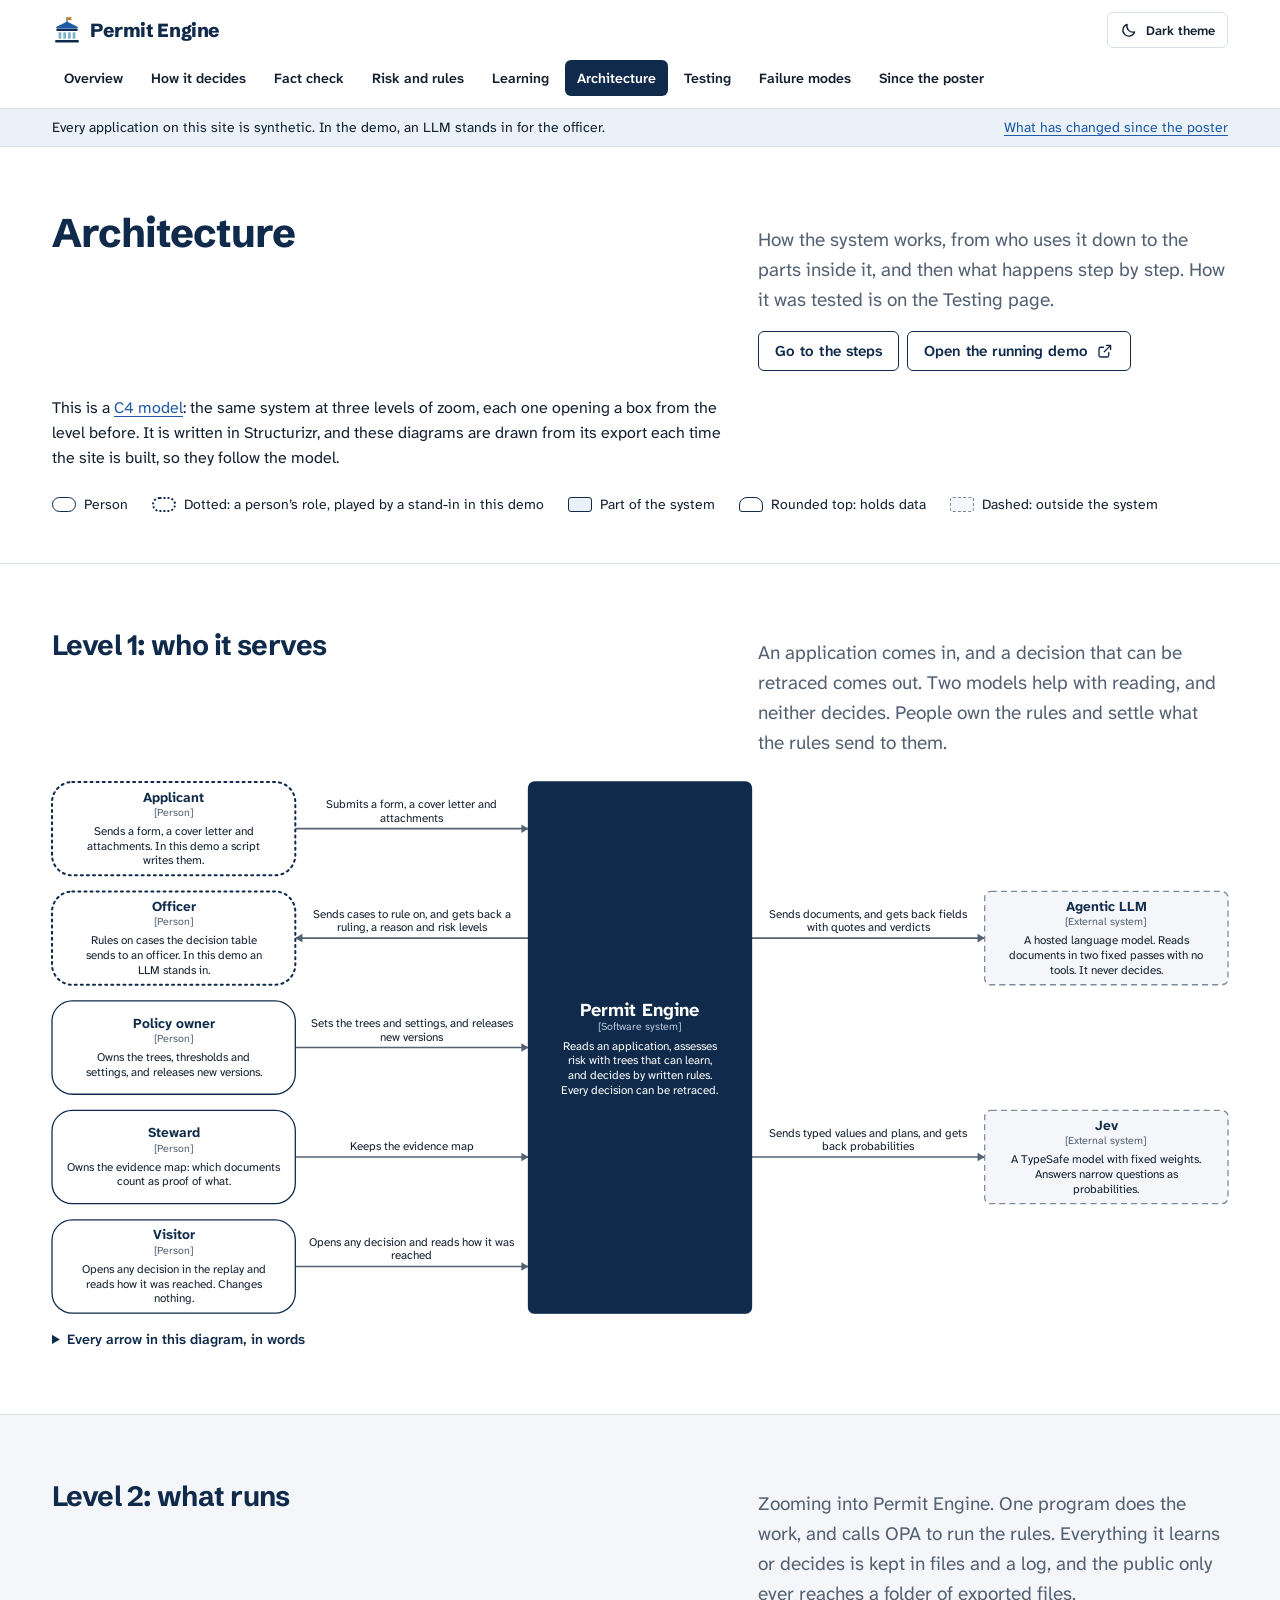
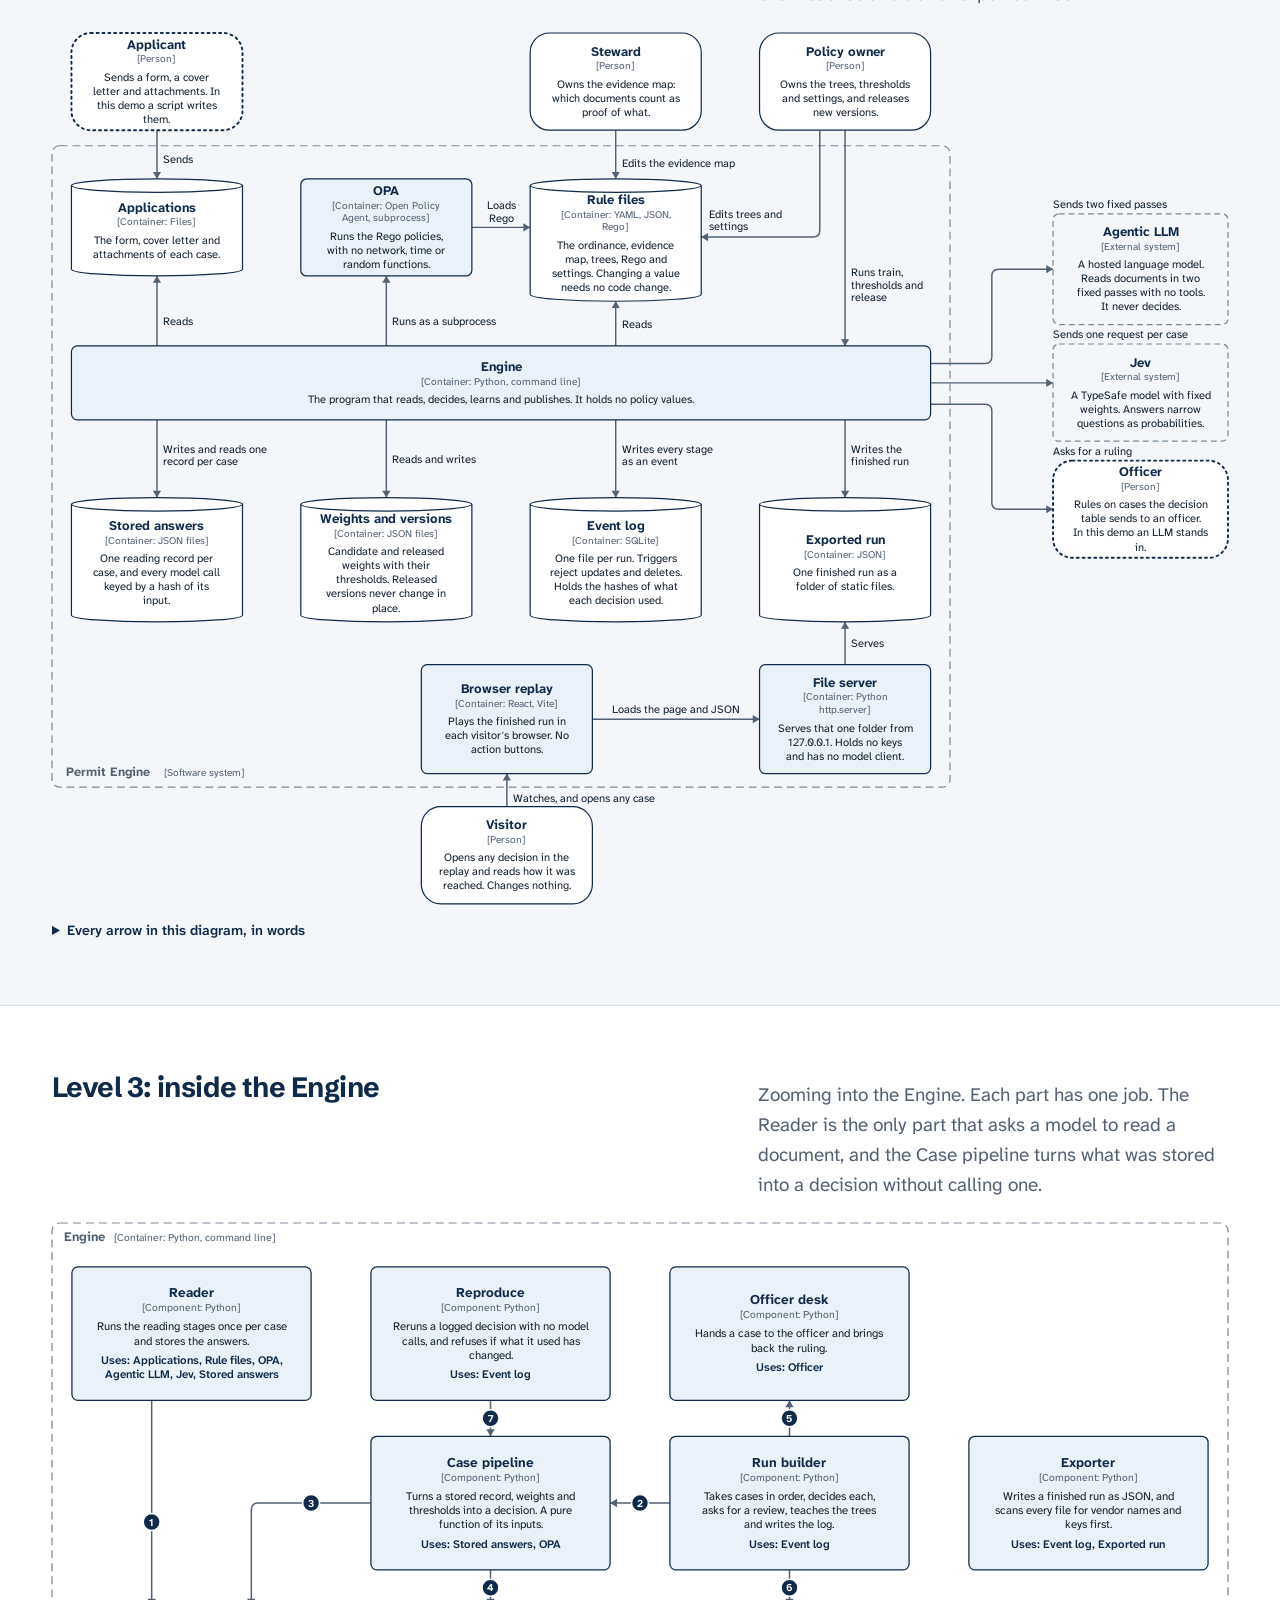
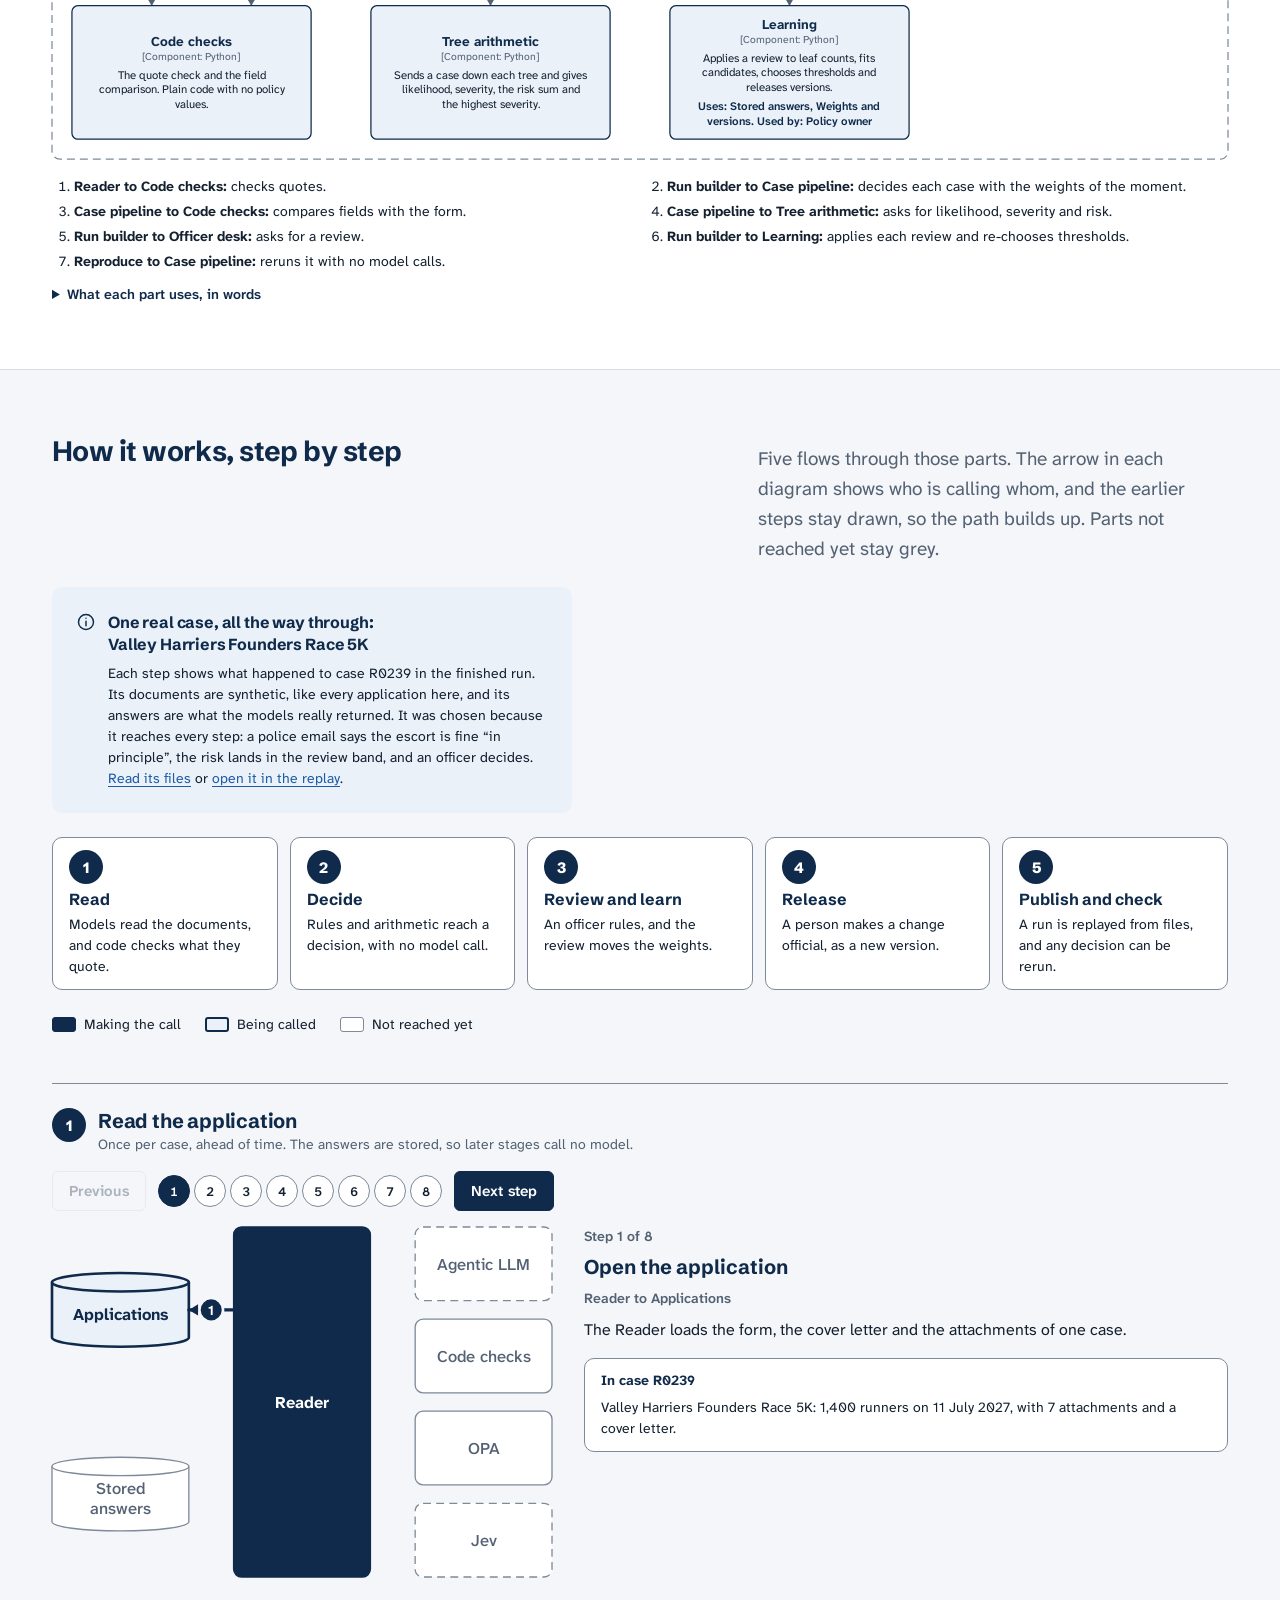
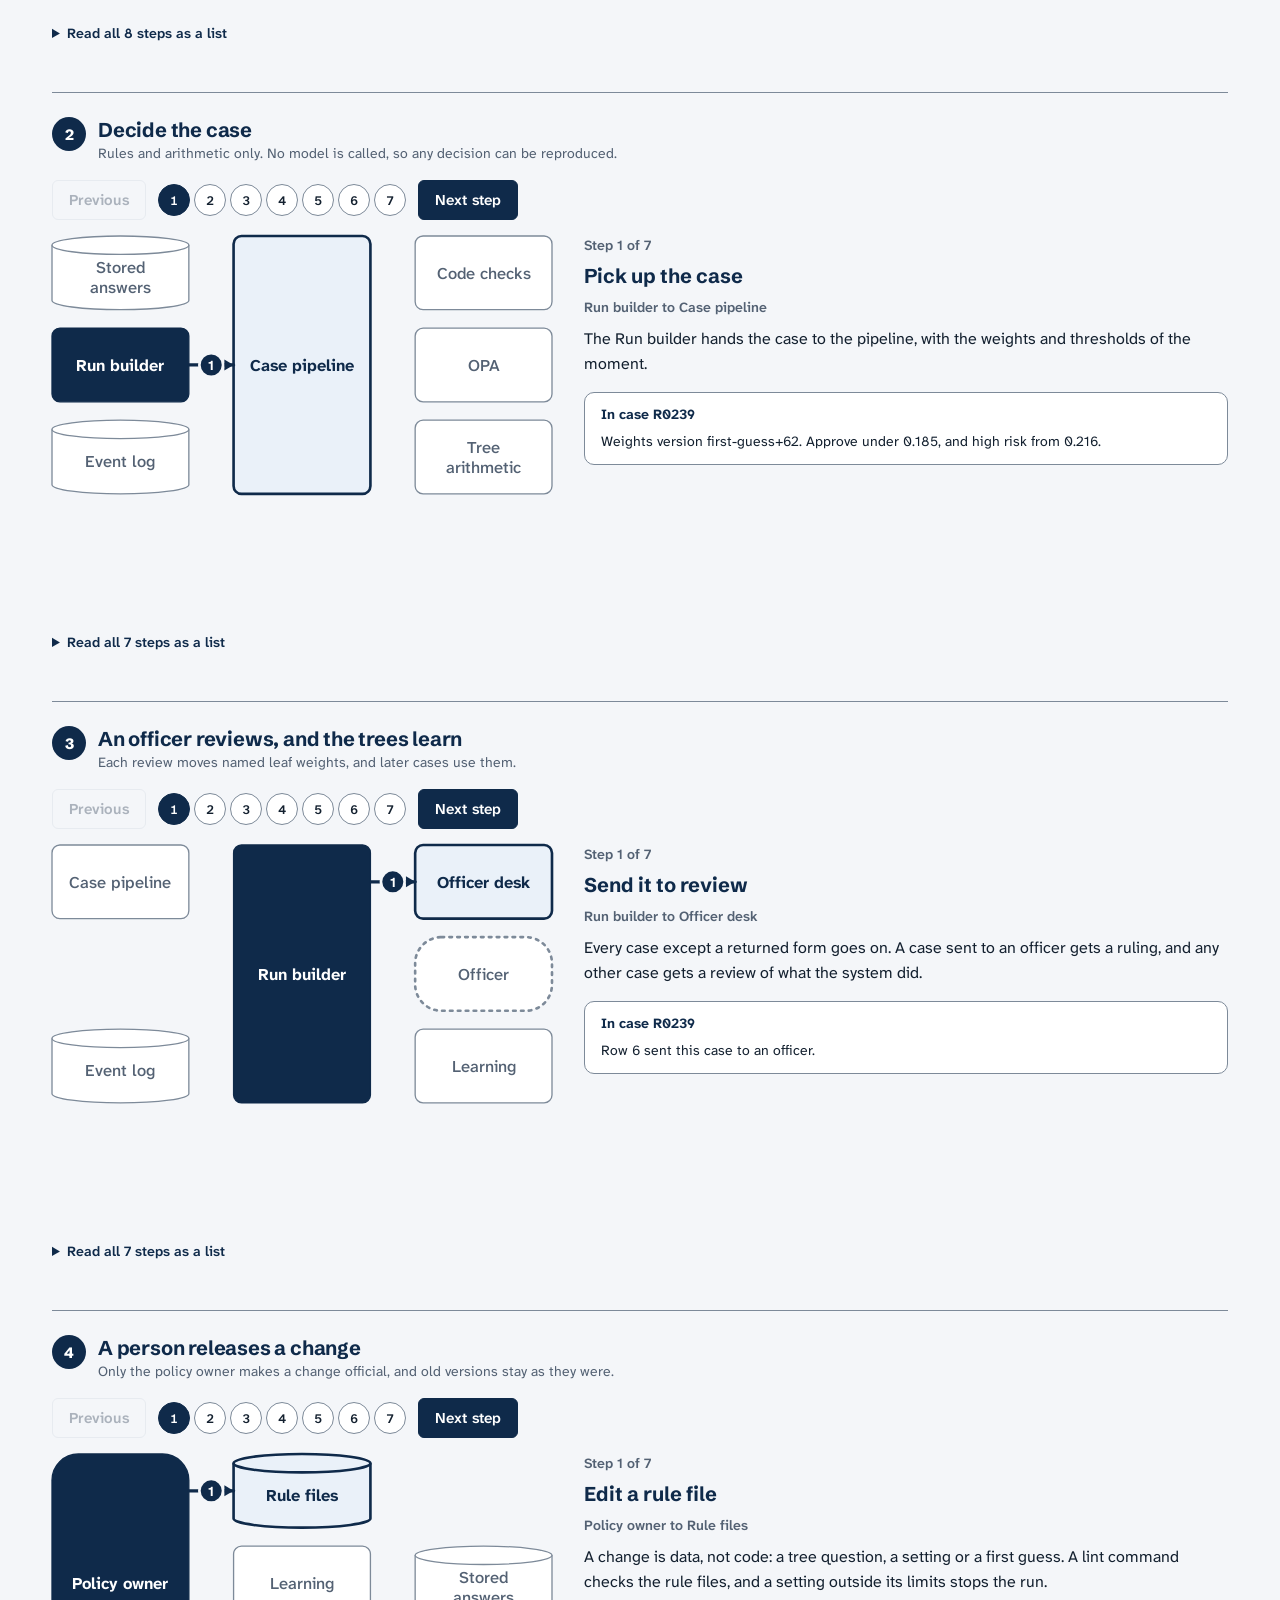
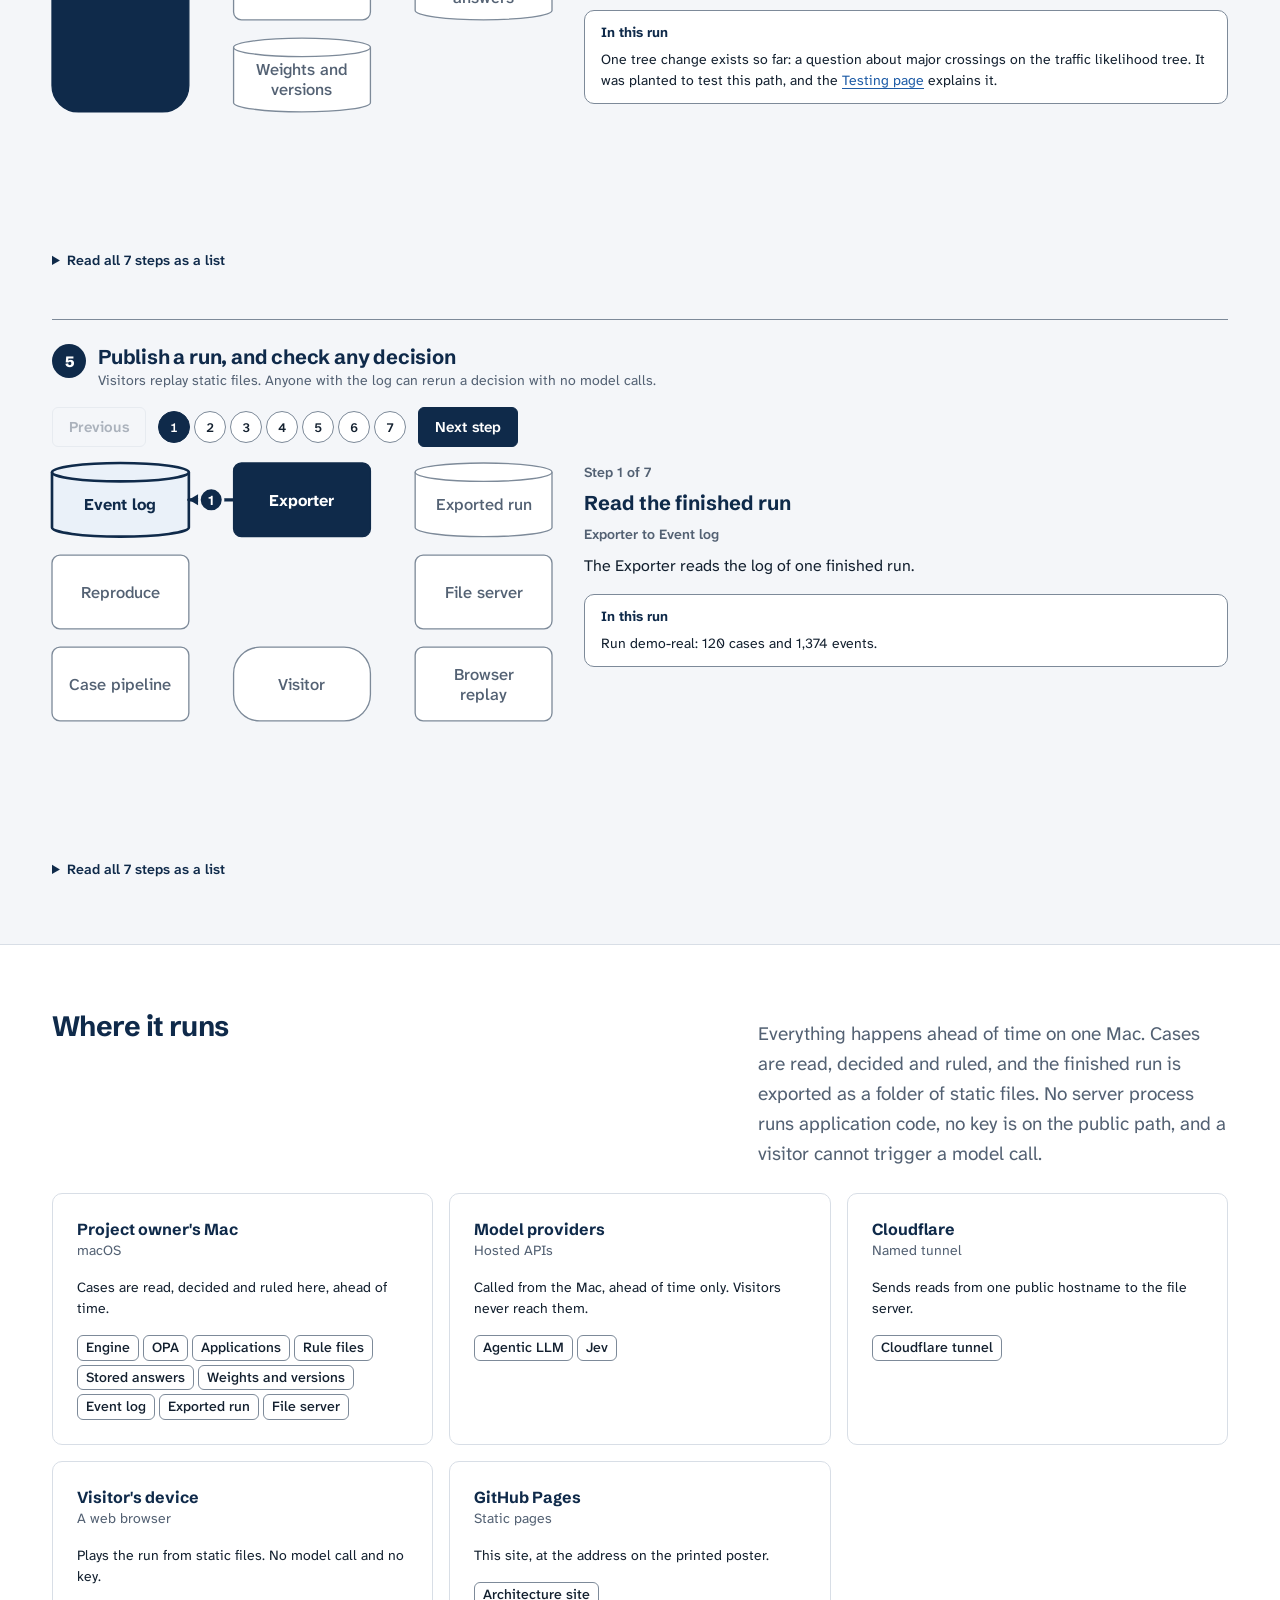
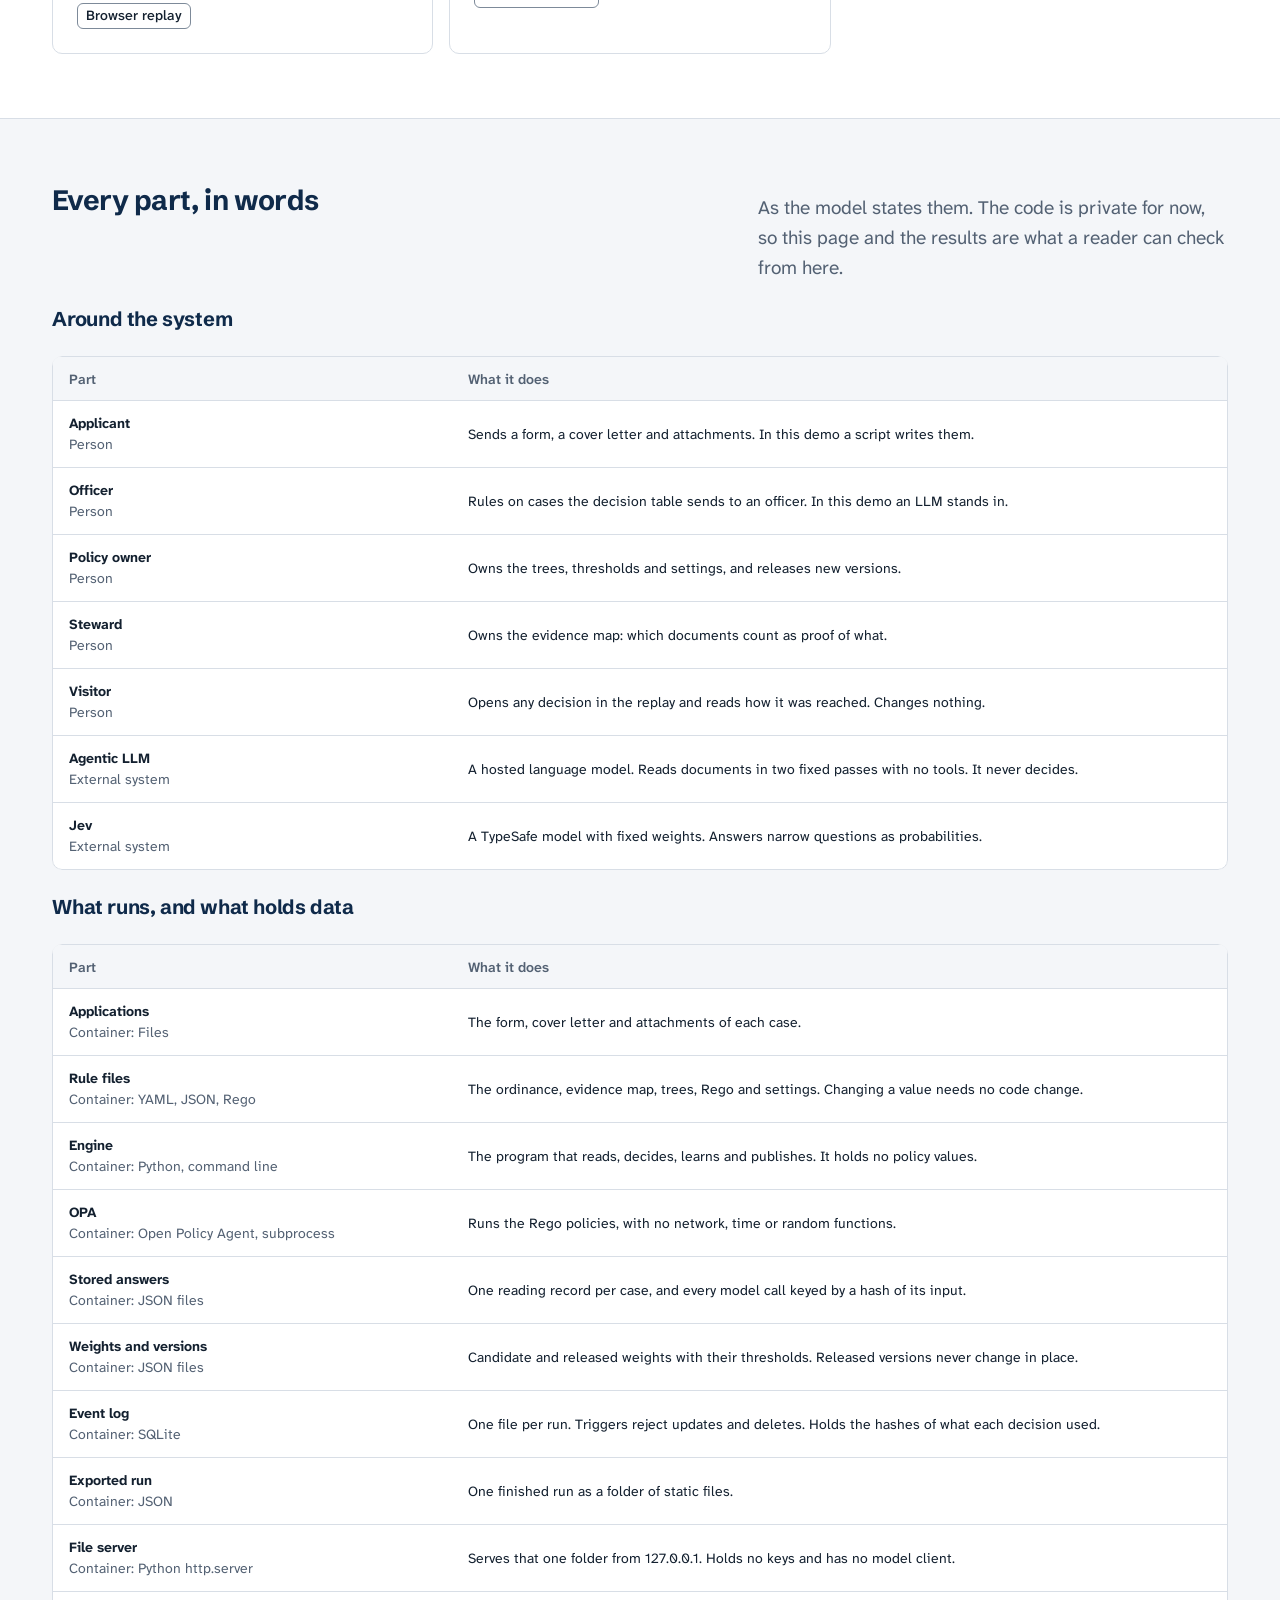
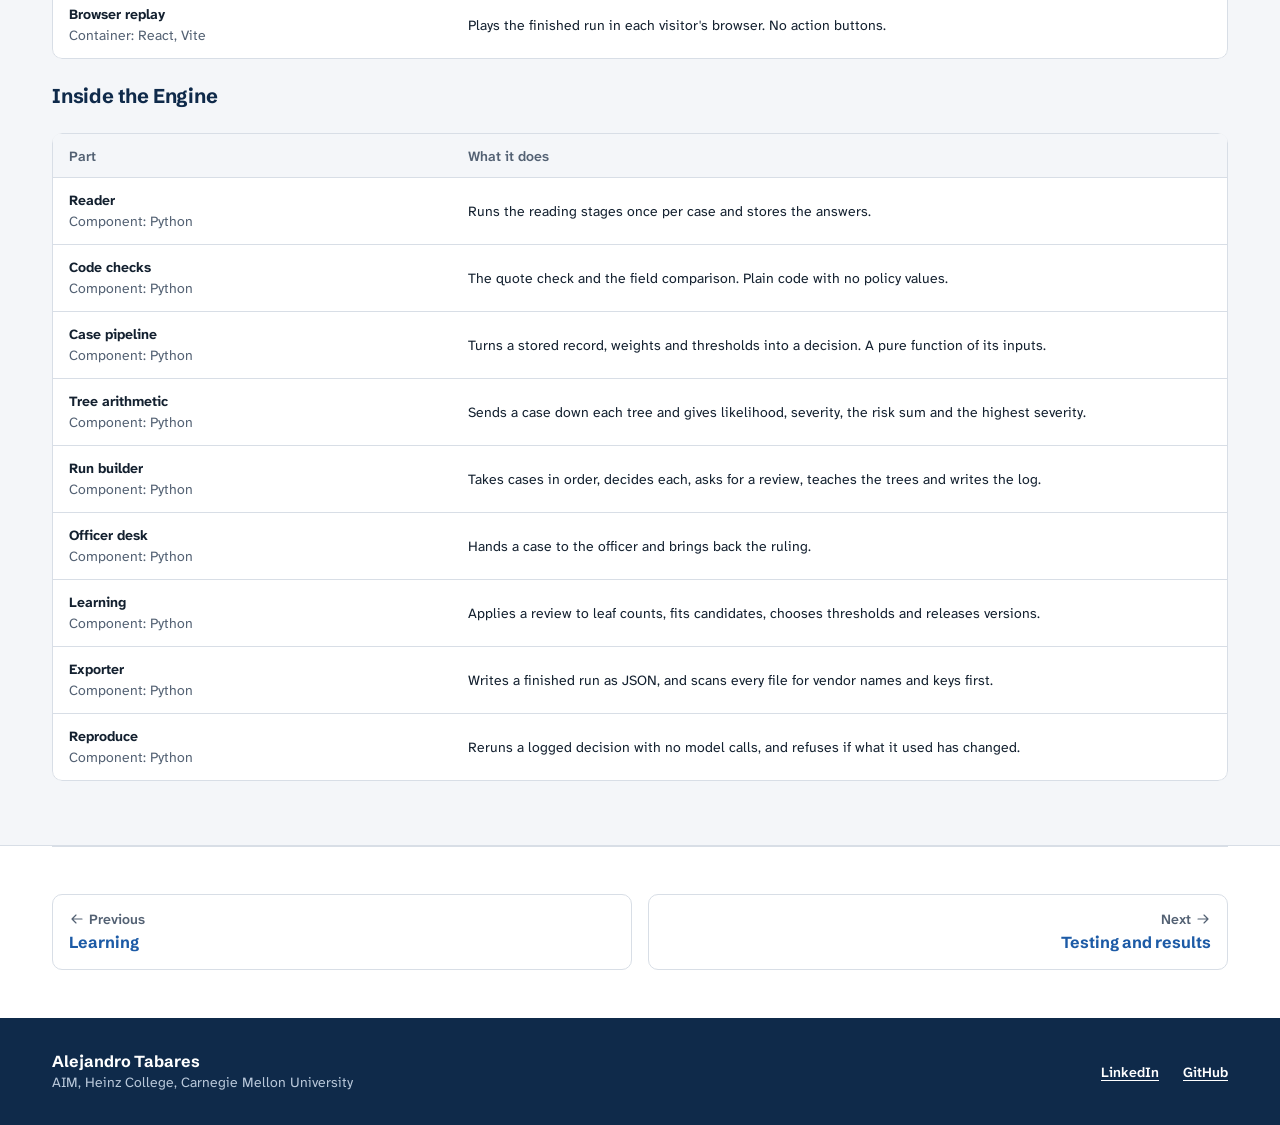
==== commit 2ebf65ad: "Publish the rewritten Architecture and Testing pages with the videos The project owner asked for the" ====
--- a/architecture.html
+++ b/architecture.html
@@ -1,2 +1,2 @@
 <!doctype html>
-<html lang="en" data-theme="light"><head><meta charSet="utf-8"/><meta name="viewport" content="width=device-width, initial-scale=1, viewport-fit=cover"/><title>Architecture | Permit Engine</title><meta name="description" content="A C4 model of what exists for the Permit Engine demo, with three flows you can step through: one case, one officer review, and the planted crossings question."/><meta name="author" content="Alejandro Tabares"/><script>(function(){try{var t=localStorage.getItem('pe-theme');if(!t){t=matchMedia('(prefers-color-scheme: dark)').matches?'dark':'light'}document.documentElement.setAttribute('data-theme',t)}catch(e){}})();</script><link rel="stylesheet" href="./assets/fonts/fonts.css"/><link rel="stylesheet" href="./assets/permit-engine.css"/><link rel="stylesheet" href="./assets/site.css"/></head><body class="pe-app site"><a class="site-skip" href="#main">Skip to content</a><header class="site-hd"><div class="site-wrap site-hd__row"><a class="site-brand" href="./"><svg width="30" height="30" viewBox="0 0 96 96" aria-hidden="true" focusable="false"><rect x="46.5" y="6" width="3" height="18" rx="1.5" fill="#0F2A4A"></rect><path d="M49.5 7H64l-4 4.5 4 4.5H49.5z" fill="#D27812"></path><path d="M48 24 80 40H16z" fill="#1D5BA6" stroke="#1D5BA6" stroke-width="6" stroke-linejoin="round"></path><rect x="14" y="44" width="68" height="7" rx="2" fill="#0F2A4A"></rect><rect x="21" y="55" width="9" height="21" rx="2" fill="#7EB4D2"></rect><rect x="36" y="55" width="9" height="21" rx="2" fill="#7EB4D2"></rect><rect x="51" y="55" width="9" height="21" rx="2" fill="#7EB4D2"></rect><rect x="66" y="55" width="9" height="21" rx="2" fill="#7EB4D2"></rect><rect x="10" y="80" width="76" height="8" rx="3" fill="#0F2A4A"></rect></svg><span>Permit Engine</span></a><nav class="site-nav" aria-label="Site"><ul role="list"><li><a href="./">Overview</a></li><li><a href="./how-it-decides.html">How it decides</a></li><li><a href="./fact-check.html">Fact check</a></li><li><a href="./risk-and-rules.html">Risk and rules</a></li><li><a href="./learning.html">Learning</a></li><li><a href="./testing.html">Testing</a></li><li><a href="./architecture.html" aria-current="page">Architecture</a></li><li><a href="./failure-modes.html">Failure modes</a></li><li><a href="./since-the-poster.html">Since the poster</a></li></ul></nav><button type="button" id="theme-toggle" class="site-theme" aria-pressed="false"><svg width="18" height="18" viewBox="0 0 24 24" fill="none" stroke="currentColor" stroke-width="1.75" stroke-linecap="round" stroke-linejoin="round" aria-hidden="true" focusable="false"><path d="M19.5 14.5A8 8 0 0 1 9.5 4.5a8 8 0 1 0 10 10z"></path></svg><span class="site-theme__label">Dark theme</span></button></div></header><p class="site-banner"><span class="site-wrap site-banner__row"><span>Every application on this site is synthetic. In the demo, an LLM stands in for the officer.</span><a href="./since-the-poster.html">What has changed since the poster</a></span></p><main id="main" class="site-main"><section class="site-hero"><div class="site-wrap site-hero__inner"><div class="pe-section-heading pe-section-heading--split pe-section-heading--page"><div class="pe-section-heading__grid"><h1 class="pe-section-heading__title pe-h1">Architecture</h1><div class="pe-section-heading__aside"><p class="pe-section-heading__description">A C4 model of what exists for the demo, written in Structurizr. These diagrams are drawn from its export each time the site is built, so they follow the model.</p><div class="pe-section-heading__actions"><a class="pe-button site-btn site-btn--secondary" href="https://permit-engine.bottomuplabs.com">Open the running demo <svg width="18" height="18" viewBox="0 0 24 24" fill="none" stroke="currentColor" stroke-width="1.75" stroke-linecap="round" stroke-linejoin="round" aria-hidden="true" focusable="false"><path d="M14 4.5h5.5V10M19.5 4.5 11 13M17 14v4a2 2 0 0 1-2 2H6a2 2 0 0 1-2-2V9a2 2 0 0 1 2-2h4"></path></svg></a></div></div></div></div></div></section><section class="site-section" aria-labelledby="at-a-glance"><div class="site-wrap site-stack"><div class="pe-section-heading pe-section-heading--split pe-section-heading--section"><div class="pe-section-heading__grid"><h2 id="at-a-glance" class="pe-section-heading__title pe-h2">At a glance</h2><div class="pe-section-heading__aside"><p class="pe-section-heading__description">Everything happens ahead of time on one Mac. Cases are read, decided and ruled, and the finished run is exported as a folder of static files.</p></div></div></div><div class="site-prose"><p>A plain file server sends that folder through a Cloudflare tunnel, and each visitor’s browser replays it. No server process runs application code, no key is on the public path, and a visitor cannot trigger a model call. This site is separate, on GitHub Pages at the address on the printed poster. The demo link works during the demo period, while the Mac is on.</p></div></div></section><section class="site-section site-section--muted" aria-labelledby="flows"><div class="site-wrap site-stack site-stack--lg"><div class="pe-section-heading pe-section-heading--split pe-section-heading--section"><div class="pe-section-heading__grid"><h2 id="flows" class="pe-section-heading__title pe-h2">Three flows, step by step</h2><div class="pe-section-heading__aside"><p class="pe-section-heading__description">Each step lights up who calls whom. Use the buttons, or the arrow keys once a button has focus.</p></div></div></div><ul class="site-arch-legend pe-small" role="list"><li><span class="site-arch-legend__box site-arch-legend__box--source"></span> Making the call</li><li><span class="site-arch-legend__box site-arch-legend__box--destination"></span> Being called</li><li><span class="site-arch-legend__box site-arch-legend__box--external"></span> Dashed: outside the system</li><li><span class="site-arch-legend__box site-arch-legend__box--store"></span> Top line: files</li></ul><div id="one-case-view"><div class="site-steps" data-stepper="" role="group" aria-labelledby="view-OneCase"><h3 id="view-OneCase" class="pe-h3">One case, from application to decision</h3><div class="site-steps__controls" data-controls="" hidden=""><button type="button" class="pe-button site-btn site-btn--secondary" data-prev="">Previous step</button><span class="site-steps__pos" data-pos="" aria-live="polite">Step 1 of 14</span><button type="button" class="pe-button site-btn" data-next="">Next step</button></div><ol class="site-steps__frames" role="list"><li class="site-steps__frame" data-step=""><svg viewBox="0 0 380 410" class="site-arch" role="img" aria-label="One case, from application to decision, step 1 of 14: Synthetic data generator to Applications."><g class="site-arch__node site-arch__node--part is-source"><rect x="18" y="6" width="157" height="48" rx="6"></rect><text x="96.5" y="27" text-anchor="middle">Synthetic data</text><text x="96.5" y="42" text-anchor="middle">generator</text></g><g class="site-arch__node site-arch__node--store is-destination"><rect x="205" y="6" width="157" height="48" rx="6"></rect><line x1="206" x2="361" y1="13" y2="13"></line><text x="283.5" y="34.5" text-anchor="middle">Applications</text></g><g class="site-arch__node site-arch__node--part is-waiting"><rect x="18" y="76" width="157" height="48" rx="6"></rect><text x="96.5" y="104.5" text-anchor="middle">Reader</text></g><g class="site-arch__node site-arch__node--part is-waiting"><rect x="18" y="216" width="157" height="48" rx="6"></rect><text x="96.5" y="244.5" text-anchor="middle">Rego through OPA</text></g><g class="site-arch__node site-arch__node--external is-waiting"><rect x="205" y="76" width="157" height="48" rx="6"></rect><text x="283.5" y="104.5" text-anchor="middle">Agentic LLM</text></g><g class="site-arch__node site-arch__node--part is-waiting"><rect x="18" y="146" width="157" height="48" rx="6"></rect><text x="96.5" y="174.5" text-anchor="middle">Code checks</text></g><g class="site-arch__node site-arch__node--external is-waiting"><rect x="205" y="146" width="157" height="48" rx="6"></rect><text x="283.5" y="174.5" text-anchor="middle">Jev</text></g><g class="site-arch__node site-arch__node--store is-waiting"><rect x="205" y="216" width="157" height="48" rx="6"></rect><line x1="206" x2="361" y1="223" y2="223"></line><text x="283.5" y="244.5" text-anchor="middle">Stored answers</text></g><g class="site-arch__node site-arch__node--part is-waiting"><rect x="18" y="286" width="157" height="48" rx="6"></rect><text x="96.5" y="314.5" text-anchor="middle">Case pipeline</text></g><g class="site-arch__node site-arch__node--part is-waiting"><rect x="205" y="286" width="157" height="48" rx="6"></rect><text x="283.5" y="314.5" text-anchor="middle">Tree arithmetic</text></g><g class="site-arch__node site-arch__node--part is-waiting"><rect x="18" y="356" width="157" height="48" rx="6"></rect><text x="96.5" y="384.5" text-anchor="middle">Run builder</text></g><g class="site-arch__node site-arch__node--store is-waiting"><rect x="205" y="356" width="157" height="48" rx="6"></rect><line x1="206" x2="361" y1="363" y2="363"></line><text x="283.5" y="384.5" text-anchor="middle">Event log</text></g><path class="site-arch__edge" d="M175 30 L205 30"></path><polygon class="site-arch__head" points="205,30 198,25.8 198,34.2"></polygon></svg><div class="site-steps__text"><p class="site-steps__who">Step 1 of 14: Synthetic data generator to Applications</p><p class="pe-body">Writes one synthetic application: a form, a cover letter and attachments. All of it is invented, and no document holds a label.</p></div></li><li class="site-steps__frame" data-step=""><svg viewBox="0 0 380 410" class="site-arch" role="img" aria-label="One case, from application to decision, step 2 of 14: Reader to Rego through OPA."><g class="site-arch__node site-arch__node--part is-seen"><rect x="18" y="6" width="157" height="48" rx="6"></rect><text x="96.5" y="27" text-anchor="middle">Synthetic data</text><text x="96.5" y="42" text-anchor="middle">generator</text></g><g class="site-arch__node site-arch__node--store is-seen"><rect x="205" y="6" width="157" height="48" rx="6"></rect><line x1="206" x2="361" y1="13" y2="13"></line><text x="283.5" y="34.5" text-anchor="middle">Applications</text></g><g class="site-arch__node site-arch__node--part is-source"><rect x="18" y="76" width="157" height="48" rx="6"></rect><text x="96.5" y="104.5" text-anchor="middle">Reader</text></g><g class="site-arch__node site-arch__node--part is-destination"><rect x="18" y="216" width="157" height="48" rx="6"></rect><text x="96.5" y="244.5" text-anchor="middle">Rego through OPA</text></g><g class="site-arch__node site-arch__node--external is-waiting"><rect x="205" y="76" width="157" height="48" rx="6"></rect><text x="283.5" y="104.5" text-anchor="middle">Agentic LLM</text></g><g class="site-arch__node site-arch__node--part is-waiting"><rect x="18" y="146" width="157" height="48" rx="6"></rect><text x="96.5" y="174.5" text-anchor="middle">Code checks</text></g><g class="site-arch__node site-arch__node--external is-waiting"><rect x="205" y="146" width="157" height="48" rx="6"></rect><text x="283.5" y="174.5" text-anchor="middle">Jev</text></g><g class="site-arch__node site-arch__node--store is-waiting"><rect x="205" y="216" width="157" height="48" rx="6"></rect><line x1="206" x2="361" y1="223" y2="223"></line><text x="283.5" y="244.5" text-anchor="middle">Stored answers</text></g><g class="site-arch__node site-arch__node--part is-waiting"><rect x="18" y="286" width="157" height="48" rx="6"></rect><text x="96.5" y="314.5" text-anchor="middle">Case pipeline</text></g><g class="site-arch__node site-arch__node--part is-waiting"><rect x="205" y="286" width="157" height="48" rx="6"></rect><text x="283.5" y="314.5" text-anchor="middle">Tree arithmetic</text></g><g class="site-arch__node site-arch__node--part is-waiting"><rect x="18" y="356" width="157" height="48" rx="6"></rect><text x="96.5" y="384.5" text-anchor="middle">Run builder</text></g><g class="site-arch__node site-arch__node--store is-waiting"><rect x="205" y="356" width="157" height="48" rx="6"></rect><line x1="206" x2="361" y1="363" y2="363"></line><text x="283.5" y="384.5" text-anchor="middle">Event log</text></g><path class="site-arch__edge" d="M18 100 L14 100 Q7 100 7 107 L7 233 Q7 240 14 240 L18 240"></path><polygon class="site-arch__head" points="18,240 11,235.8 11,244.2"></polygon></svg><div class="site-steps__text"><p class="site-steps__who">Step 2 of 14: Reader to Rego through OPA</p><p class="pe-body">Basic checks: is the fee paid, is the form complete, is the date allowed? A failure stops the case here, before any model is called.</p></div></li><li class="site-steps__frame" data-step=""><svg viewBox="0 0 380 410" class="site-arch" role="img" aria-label="One case, from application to decision, step 3 of 14: Reader to Agentic LLM."><g class="site-arch__node site-arch__node--part is-seen"><rect x="18" y="6" width="157" height="48" rx="6"></rect><text x="96.5" y="27" text-anchor="middle">Synthetic data</text><text x="96.5" y="42" text-anchor="middle">generator</text></g><g class="site-arch__node site-arch__node--store is-seen"><rect x="205" y="6" width="157" height="48" rx="6"></rect><line x1="206" x2="361" y1="13" y2="13"></line><text x="283.5" y="34.5" text-anchor="middle">Applications</text></g><g class="site-arch__node site-arch__node--part is-source"><rect x="18" y="76" width="157" height="48" rx="6"></rect><text x="96.5" y="104.5" text-anchor="middle">Reader</text></g><g class="site-arch__node site-arch__node--part is-seen"><rect x="18" y="216" width="157" height="48" rx="6"></rect><text x="96.5" y="244.5" text-anchor="middle">Rego through OPA</text></g><g class="site-arch__node site-arch__node--external is-destination"><rect x="205" y="76" width="157" height="48" rx="6"></rect><text x="283.5" y="104.5" text-anchor="middle">Agentic LLM</text></g><g class="site-arch__node site-arch__node--part is-waiting"><rect x="18" y="146" width="157" height="48" rx="6"></rect><text x="96.5" y="174.5" text-anchor="middle">Code checks</text></g><g class="site-arch__node site-arch__node--external is-waiting"><rect x="205" y="146" width="157" height="48" rx="6"></rect><text x="283.5" y="174.5" text-anchor="middle">Jev</text></g><g class="site-arch__node site-arch__node--store is-waiting"><rect x="205" y="216" width="157" height="48" rx="6"></rect><line x1="206" x2="361" y1="223" y2="223"></line><text x="283.5" y="244.5" text-anchor="middle">Stored answers</text></g><g class="site-arch__node site-arch__node--part is-waiting"><rect x="18" y="286" width="157" height="48" rx="6"></rect><text x="96.5" y="314.5" text-anchor="middle">Case pipeline</text></g><g class="site-arch__node site-arch__node--part is-waiting"><rect x="205" y="286" width="157" height="48" rx="6"></rect><text x="283.5" y="314.5" text-anchor="middle">Tree arithmetic</text></g><g class="site-arch__node site-arch__node--part is-waiting"><rect x="18" y="356" width="157" height="48" rx="6"></rect><text x="96.5" y="384.5" text-anchor="middle">Run builder</text></g><g class="site-arch__node site-arch__node--store is-waiting"><rect x="205" y="356" width="157" height="48" rx="6"></rect><line x1="206" x2="361" y1="363" y2="363"></line><text x="283.5" y="384.5" text-anchor="middle">Event log</text></g><path class="site-arch__edge" d="M175 100 L205 100"></path><polygon class="site-arch__head" points="205,100 198,95.8 198,104.2"></polygon></svg><div class="site-steps__text"><p class="site-steps__who">Step 3 of 14: Reader to Agentic LLM</p><p class="pe-body">First pass, link and extract. For each evidence type a race can need, the LLM says found or absent, gives fields with quotes, and lists documents that fit no type. This pass does read the cover letter.</p></div></li><li class="site-steps__frame" data-step=""><svg viewBox="0 0 380 410" class="site-arch" role="img" aria-label="One case, from application to decision, step 4 of 14: Reader to Code checks."><g class="site-arch__node site-arch__node--part is-seen"><rect x="18" y="6" width="157" height="48" rx="6"></rect><text x="96.5" y="27" text-anchor="middle">Synthetic data</text><text x="96.5" y="42" text-anchor="middle">generator</text></g><g class="site-arch__node site-arch__node--store is-seen"><rect x="205" y="6" width="157" height="48" rx="6"></rect><line x1="206" x2="361" y1="13" y2="13"></line><text x="283.5" y="34.5" text-anchor="middle">Applications</text></g><g class="site-arch__node site-arch__node--part is-source"><rect x="18" y="76" width="157" height="48" rx="6"></rect><text x="96.5" y="104.5" text-anchor="middle">Reader</text></g><g class="site-arch__node site-arch__node--part is-seen"><rect x="18" y="216" width="157" height="48" rx="6"></rect><text x="96.5" y="244.5" text-anchor="middle">Rego through OPA</text></g><g class="site-arch__node site-arch__node--external is-seen"><rect x="205" y="76" width="157" height="48" rx="6"></rect><text x="283.5" y="104.5" text-anchor="middle">Agentic LLM</text></g><g class="site-arch__node site-arch__node--part is-destination"><rect x="18" y="146" width="157" height="48" rx="6"></rect><text x="96.5" y="174.5" text-anchor="middle">Code checks</text></g><g class="site-arch__node site-arch__node--external is-waiting"><rect x="205" y="146" width="157" height="48" rx="6"></rect><text x="283.5" y="174.5" text-anchor="middle">Jev</text></g><g class="site-arch__node site-arch__node--store is-waiting"><rect x="205" y="216" width="157" height="48" rx="6"></rect><line x1="206" x2="361" y1="223" y2="223"></line><text x="283.5" y="244.5" text-anchor="middle">Stored answers</text></g><g class="site-arch__node site-arch__node--part is-waiting"><rect x="18" y="286" width="157" height="48" rx="6"></rect><text x="96.5" y="314.5" text-anchor="middle">Case pipeline</text></g><g class="site-arch__node site-arch__node--part is-waiting"><rect x="205" y="286" width="157" height="48" rx="6"></rect><text x="283.5" y="314.5" text-anchor="middle">Tree arithmetic</text></g><g class="site-arch__node site-arch__node--part is-waiting"><rect x="18" y="356" width="157" height="48" rx="6"></rect><text x="96.5" y="384.5" text-anchor="middle">Run builder</text></g><g class="site-arch__node site-arch__node--store is-waiting"><rect x="205" y="356" width="157" height="48" rx="6"></rect><line x1="206" x2="361" y1="363" y2="363"></line><text x="283.5" y="384.5" text-anchor="middle">Event log</text></g><path class="site-arch__edge" d="M96.5 124 L96.5 146"></path><polygon class="site-arch__head" points="96.5,146 92.3,139 100.7,139"></polygon></svg><div class="site-steps__text"><p class="site-steps__who">Step 4 of 14: Reader to Code checks</p><p class="pe-body">Quote check. Each quote must appear in the named attachment and each value inside its quote, or the field counts as absent. The form and the cover letter are never allowed as sources.</p></div></li><li class="site-steps__frame" data-step=""><svg viewBox="0 0 380 410" class="site-arch" role="img" aria-label="One case, from application to decision, step 5 of 14: Reader to Agentic LLM."><g class="site-arch__node site-arch__node--part is-seen"><rect x="18" y="6" width="157" height="48" rx="6"></rect><text x="96.5" y="27" text-anchor="middle">Synthetic data</text><text x="96.5" y="42" text-anchor="middle">generator</text></g><g class="site-arch__node site-arch__node--store is-seen"><rect x="205" y="6" width="157" height="48" rx="6"></rect><line x1="206" x2="361" y1="13" y2="13"></line><text x="283.5" y="34.5" text-anchor="middle">Applications</text></g><g class="site-arch__node site-arch__node--part is-source"><rect x="18" y="76" width="157" height="48" rx="6"></rect><text x="96.5" y="104.5" text-anchor="middle">Reader</text></g><g class="site-arch__node site-arch__node--part is-seen"><rect x="18" y="216" width="157" height="48" rx="6"></rect><text x="96.5" y="244.5" text-anchor="middle">Rego through OPA</text></g><g class="site-arch__node site-arch__node--external is-destination"><rect x="205" y="76" width="157" height="48" rx="6"></rect><text x="283.5" y="104.5" text-anchor="middle">Agentic LLM</text></g><g class="site-arch__node site-arch__node--part is-seen"><rect x="18" y="146" width="157" height="48" rx="6"></rect><text x="96.5" y="174.5" text-anchor="middle">Code checks</text></g><g class="site-arch__node site-arch__node--external is-waiting"><rect x="205" y="146" width="157" height="48" rx="6"></rect><text x="283.5" y="174.5" text-anchor="middle">Jev</text></g><g class="site-arch__node site-arch__node--store is-waiting"><rect x="205" y="216" width="157" height="48" rx="6"></rect><line x1="206" x2="361" y1="223" y2="223"></line><text x="283.5" y="244.5" text-anchor="middle">Stored answers</text></g><g class="site-arch__node site-arch__node--part is-waiting"><rect x="18" y="286" width="157" height="48" rx="6"></rect><text x="96.5" y="314.5" text-anchor="middle">Case pipeline</text></g><g class="site-arch__node site-arch__node--part is-waiting"><rect x="205" y="286" width="157" height="48" rx="6"></rect><text x="283.5" y="314.5" text-anchor="middle">Tree arithmetic</text></g><g class="site-arch__node site-arch__node--part is-waiting"><rect x="18" y="356" width="157" height="48" rx="6"></rect><text x="96.5" y="384.5" text-anchor="middle">Run builder</text></g><g class="site-arch__node site-arch__node--store is-waiting"><rect x="205" y="356" width="157" height="48" rx="6"></rect><line x1="206" x2="361" y1="363" y2="363"></line><text x="283.5" y="384.5" text-anchor="middle">Event log</text></g><path class="site-arch__edge" d="M175 100 L205 100"></path><polygon class="site-arch__head" points="205,100 198,95.8 198,104.2"></polygon></svg><div class="site-steps__text"><p class="site-steps__who">Step 5 of 14: Reader to Agentic LLM</p><p class="pe-body">Second pass, in a fresh context: judge. It gets the attachments behind verified fields and the case&#x27;s typed values, never the cover letter, and gives one verdict per type: supported, unsupported or contradicted.</p></div></li><li class="site-steps__frame" data-step=""><svg viewBox="0 0 380 410" class="site-arch" role="img" aria-label="One case, from application to decision, step 6 of 14: Reader to Rego through OPA."><g class="site-arch__node site-arch__node--part is-seen"><rect x="18" y="6" width="157" height="48" rx="6"></rect><text x="96.5" y="27" text-anchor="middle">Synthetic data</text><text x="96.5" y="42" text-anchor="middle">generator</text></g><g class="site-arch__node site-arch__node--store is-seen"><rect x="205" y="6" width="157" height="48" rx="6"></rect><line x1="206" x2="361" y1="13" y2="13"></line><text x="283.5" y="34.5" text-anchor="middle">Applications</text></g><g class="site-arch__node site-arch__node--part is-source"><rect x="18" y="76" width="157" height="48" rx="6"></rect><text x="96.5" y="104.5" text-anchor="middle">Reader</text></g><g class="site-arch__node site-arch__node--part is-destination"><rect x="18" y="216" width="157" height="48" rx="6"></rect><text x="96.5" y="244.5" text-anchor="middle">Rego through OPA</text></g><g class="site-arch__node site-arch__node--external is-seen"><rect x="205" y="76" width="157" height="48" rx="6"></rect><text x="283.5" y="104.5" text-anchor="middle">Agentic LLM</text></g><g class="site-arch__node site-arch__node--part is-seen"><rect x="18" y="146" width="157" height="48" rx="6"></rect><text x="96.5" y="174.5" text-anchor="middle">Code checks</text></g><g class="site-arch__node site-arch__node--external is-waiting"><rect x="205" y="146" width="157" height="48" rx="6"></rect><text x="283.5" y="174.5" text-anchor="middle">Jev</text></g><g class="site-arch__node site-arch__node--store is-waiting"><rect x="205" y="216" width="157" height="48" rx="6"></rect><line x1="206" x2="361" y1="223" y2="223"></line><text x="283.5" y="244.5" text-anchor="middle">Stored answers</text></g><g class="site-arch__node site-arch__node--part is-waiting"><rect x="18" y="286" width="157" height="48" rx="6"></rect><text x="96.5" y="314.5" text-anchor="middle">Case pipeline</text></g><g class="site-arch__node site-arch__node--part is-waiting"><rect x="205" y="286" width="157" height="48" rx="6"></rect><text x="283.5" y="314.5" text-anchor="middle">Tree arithmetic</text></g><g class="site-arch__node site-arch__node--part is-waiting"><rect x="18" y="356" width="157" height="48" rx="6"></rect><text x="96.5" y="384.5" text-anchor="middle">Run builder</text></g><g class="site-arch__node site-arch__node--store is-waiting"><rect x="205" y="356" width="157" height="48" rx="6"></rect><line x1="206" x2="361" y1="363" y2="363"></line><text x="283.5" y="384.5" text-anchor="middle">Event log</text></g><path class="site-arch__edge" d="M18 100 L14 100 Q7 100 7 107 L7 233 Q7 240 14 240 L18 240"></path><polygon class="site-arch__head" points="18,240 11,235.8 11,244.2"></polygon></svg><div class="site-steps__text"><p class="site-steps__who">Step 6 of 14: Reader to Rego through OPA</p><p class="pe-body">Hazard screen, by rules only: traffic if a road closes, crowd pressure if the crowd is 300 or more, medical always.</p></div></li><li class="site-steps__frame" data-step=""><svg viewBox="0 0 380 410" class="site-arch" role="img" aria-label="One case, from application to decision, step 7 of 14: Reader to Jev."><g class="site-arch__node site-arch__node--part is-seen"><rect x="18" y="6" width="157" height="48" rx="6"></rect><text x="96.5" y="27" text-anchor="middle">Synthetic data</text><text x="96.5" y="42" text-anchor="middle">generator</text></g><g class="site-arch__node site-arch__node--store is-seen"><rect x="205" y="6" width="157" height="48" rx="6"></rect><line x1="206" x2="361" y1="13" y2="13"></line><text x="283.5" y="34.5" text-anchor="middle">Applications</text></g><g class="site-arch__node site-arch__node--part is-source"><rect x="18" y="76" width="157" height="48" rx="6"></rect><text x="96.5" y="104.5" text-anchor="middle">Reader</text></g><g class="site-arch__node site-arch__node--part is-seen"><rect x="18" y="216" width="157" height="48" rx="6"></rect><text x="96.5" y="244.5" text-anchor="middle">Rego through OPA</text></g><g class="site-arch__node site-arch__node--external is-seen"><rect x="205" y="76" width="157" height="48" rx="6"></rect><text x="283.5" y="104.5" text-anchor="middle">Agentic LLM</text></g><g class="site-arch__node site-arch__node--part is-seen"><rect x="18" y="146" width="157" height="48" rx="6"></rect><text x="96.5" y="174.5" text-anchor="middle">Code checks</text></g><g class="site-arch__node site-arch__node--external is-destination"><rect x="205" y="146" width="157" height="48" rx="6"></rect><text x="283.5" y="174.5" text-anchor="middle">Jev</text></g><g class="site-arch__node site-arch__node--store is-waiting"><rect x="205" y="216" width="157" height="48" rx="6"></rect><line x1="206" x2="361" y1="223" y2="223"></line><text x="283.5" y="244.5" text-anchor="middle">Stored answers</text></g><g class="site-arch__node site-arch__node--part is-waiting"><rect x="18" y="286" width="157" height="48" rx="6"></rect><text x="96.5" y="314.5" text-anchor="middle">Case pipeline</text></g><g class="site-arch__node site-arch__node--part is-waiting"><rect x="205" y="286" width="157" height="48" rx="6"></rect><text x="283.5" y="314.5" text-anchor="middle">Tree arithmetic</text></g><g class="site-arch__node site-arch__node--part is-waiting"><rect x="18" y="356" width="157" height="48" rx="6"></rect><text x="96.5" y="384.5" text-anchor="middle">Run builder</text></g><g class="site-arch__node site-arch__node--store is-waiting"><rect x="205" y="356" width="157" height="48" rx="6"></rect><line x1="206" x2="361" y1="363" y2="363"></line><text x="283.5" y="384.5" text-anchor="middle">Event log</text></g><path class="site-arch__edge" d="M175 100 L183 100 Q190 100 190 107 L190 163 Q190 170 197 170 L205 170"></path><polygon class="site-arch__head" points="205,170 198,165.8 198,174.2"></polygon></svg><div class="site-steps__text"><p class="site-steps__who">Step 7 of 14: Reader to Jev</p><p class="pe-body">One Jev request: typed values, evidence records and whole plan documents. Jev returns a probability for each question on the hazards that apply. It never sees the cover letter.</p></div></li><li class="site-steps__frame" data-step=""><svg viewBox="0 0 380 410" class="site-arch" role="img" aria-label="One case, from application to decision, step 8 of 14: Reader to Stored answers."><g class="site-arch__node site-arch__node--part is-seen"><rect x="18" y="6" width="157" height="48" rx="6"></rect><text x="96.5" y="27" text-anchor="middle">Synthetic data</text><text x="96.5" y="42" text-anchor="middle">generator</text></g><g class="site-arch__node site-arch__node--store is-seen"><rect x="205" y="6" width="157" height="48" rx="6"></rect><line x1="206" x2="361" y1="13" y2="13"></line><text x="283.5" y="34.5" text-anchor="middle">Applications</text></g><g class="site-arch__node site-arch__node--part is-source"><rect x="18" y="76" width="157" height="48" rx="6"></rect><text x="96.5" y="104.5" text-anchor="middle">Reader</text></g><g class="site-arch__node site-arch__node--part is-seen"><rect x="18" y="216" width="157" height="48" rx="6"></rect><text x="96.5" y="244.5" text-anchor="middle">Rego through OPA</text></g><g class="site-arch__node site-arch__node--external is-seen"><rect x="205" y="76" width="157" height="48" rx="6"></rect><text x="283.5" y="104.5" text-anchor="middle">Agentic LLM</text></g><g class="site-arch__node site-arch__node--part is-seen"><rect x="18" y="146" width="157" height="48" rx="6"></rect><text x="96.5" y="174.5" text-anchor="middle">Code checks</text></g><g class="site-arch__node site-arch__node--external is-seen"><rect x="205" y="146" width="157" height="48" rx="6"></rect><text x="283.5" y="174.5" text-anchor="middle">Jev</text></g><g class="site-arch__node site-arch__node--store is-destination"><rect x="205" y="216" width="157" height="48" rx="6"></rect><line x1="206" x2="361" y1="223" y2="223"></line><text x="283.5" y="244.5" text-anchor="middle">Stored answers</text></g><g class="site-arch__node site-arch__node--part is-waiting"><rect x="18" y="286" width="157" height="48" rx="6"></rect><text x="96.5" y="314.5" text-anchor="middle">Case pipeline</text></g><g class="site-arch__node site-arch__node--part is-waiting"><rect x="205" y="286" width="157" height="48" rx="6"></rect><text x="283.5" y="314.5" text-anchor="middle">Tree arithmetic</text></g><g class="site-arch__node site-arch__node--part is-waiting"><rect x="18" y="356" width="157" height="48" rx="6"></rect><text x="96.5" y="384.5" text-anchor="middle">Run builder</text></g><g class="site-arch__node site-arch__node--store is-waiting"><rect x="205" y="356" width="157" height="48" rx="6"></rect><line x1="206" x2="361" y1="363" y2="363"></line><text x="283.5" y="384.5" text-anchor="middle">Event log</text></g><path class="site-arch__edge" d="M175 100 L183 100 Q190 100 190 107 L190 233 Q190 240 197 240 L205 240"></path><polygon class="site-arch__head" points="205,240 198,235.8 198,244.2"></polygon></svg><div class="site-steps__text"><p class="site-steps__who">Step 8 of 14: Reader to Stored answers</p><p class="pe-body">All of this is stored as one reading record. From here on, the case needs no model call.</p></div></li><li class="site-steps__frame" data-step=""><svg viewBox="0 0 380 410" class="site-arch" role="img" aria-label="One case, from application to decision, step 9 of 14: Case pipeline to Stored answers."><g class="site-arch__node site-arch__node--part is-seen"><rect x="18" y="6" width="157" height="48" rx="6"></rect><text x="96.5" y="27" text-anchor="middle">Synthetic data</text><text x="96.5" y="42" text-anchor="middle">generator</text></g><g class="site-arch__node site-arch__node--store is-seen"><rect x="205" y="6" width="157" height="48" rx="6"></rect><line x1="206" x2="361" y1="13" y2="13"></line><text x="283.5" y="34.5" text-anchor="middle">Applications</text></g><g class="site-arch__node site-arch__node--part is-seen"><rect x="18" y="76" width="157" height="48" rx="6"></rect><text x="96.5" y="104.5" text-anchor="middle">Reader</text></g><g class="site-arch__node site-arch__node--part is-seen"><rect x="18" y="216" width="157" height="48" rx="6"></rect><text x="96.5" y="244.5" text-anchor="middle">Rego through OPA</text></g><g class="site-arch__node site-arch__node--external is-seen"><rect x="205" y="76" width="157" height="48" rx="6"></rect><text x="283.5" y="104.5" text-anchor="middle">Agentic LLM</text></g><g class="site-arch__node site-arch__node--part is-seen"><rect x="18" y="146" width="157" height="48" rx="6"></rect><text x="96.5" y="174.5" text-anchor="middle">Code checks</text></g><g class="site-arch__node site-arch__node--external is-seen"><rect x="205" y="146" width="157" height="48" rx="6"></rect><text x="283.5" y="174.5" text-anchor="middle">Jev</text></g><g class="site-arch__node site-arch__node--store is-destination"><rect x="205" y="216" width="157" height="48" rx="6"></rect><line x1="206" x2="361" y1="223" y2="223"></line><text x="283.5" y="244.5" text-anchor="middle">Stored answers</text></g><g class="site-arch__node site-arch__node--part is-source"><rect x="18" y="286" width="157" height="48" rx="6"></rect><text x="96.5" y="314.5" text-anchor="middle">Case pipeline</text></g><g class="site-arch__node site-arch__node--part is-waiting"><rect x="205" y="286" width="157" height="48" rx="6"></rect><text x="283.5" y="314.5" text-anchor="middle">Tree arithmetic</text></g><g class="site-arch__node site-arch__node--part is-waiting"><rect x="18" y="356" width="157" height="48" rx="6"></rect><text x="96.5" y="384.5" text-anchor="middle">Run builder</text></g><g class="site-arch__node site-arch__node--store is-waiting"><rect x="205" y="356" width="157" height="48" rx="6"></rect><line x1="206" x2="361" y1="363" y2="363"></line><text x="283.5" y="384.5" text-anchor="middle">Event log</text></g><path class="site-arch__edge" d="M175 310 L183 310 Q190 310 190 303 L190 247 Q190 240 197 240 L205 240"></path><polygon class="site-arch__head" points="205,240 198,235.8 198,244.2"></polygon></svg><div class="site-steps__text"><p class="site-steps__who">Step 9 of 14: Case pipeline to Stored answers</p><p class="pe-body">The pipeline reads the record when the run is built.</p></div></li><li class="site-steps__frame" data-step=""><svg viewBox="0 0 380 410" class="site-arch" role="img" aria-label="One case, from application to decision, step 10 of 14: Case pipeline to Code checks."><g class="site-arch__node site-arch__node--part is-seen"><rect x="18" y="6" width="157" height="48" rx="6"></rect><text x="96.5" y="27" text-anchor="middle">Synthetic data</text><text x="96.5" y="42" text-anchor="middle">generator</text></g><g class="site-arch__node site-arch__node--store is-seen"><rect x="205" y="6" width="157" height="48" rx="6"></rect><line x1="206" x2="361" y1="13" y2="13"></line><text x="283.5" y="34.5" text-anchor="middle">Applications</text></g><g class="site-arch__node site-arch__node--part is-seen"><rect x="18" y="76" width="157" height="48" rx="6"></rect><text x="96.5" y="104.5" text-anchor="middle">Reader</text></g><g class="site-arch__node site-arch__node--part is-seen"><rect x="18" y="216" width="157" height="48" rx="6"></rect><text x="96.5" y="244.5" text-anchor="middle">Rego through OPA</text></g><g class="site-arch__node site-arch__node--external is-seen"><rect x="205" y="76" width="157" height="48" rx="6"></rect><text x="283.5" y="104.5" text-anchor="middle">Agentic LLM</text></g><g class="site-arch__node site-arch__node--part is-destination"><rect x="18" y="146" width="157" height="48" rx="6"></rect><text x="96.5" y="174.5" text-anchor="middle">Code checks</text></g><g class="site-arch__node site-arch__node--external is-seen"><rect x="205" y="146" width="157" height="48" rx="6"></rect><text x="283.5" y="174.5" text-anchor="middle">Jev</text></g><g class="site-arch__node site-arch__node--store is-seen"><rect x="205" y="216" width="157" height="48" rx="6"></rect><line x1="206" x2="361" y1="223" y2="223"></line><text x="283.5" y="244.5" text-anchor="middle">Stored answers</text></g><g class="site-arch__node site-arch__node--part is-source"><rect x="18" y="286" width="157" height="48" rx="6"></rect><text x="96.5" y="314.5" text-anchor="middle">Case pipeline</text></g><g class="site-arch__node site-arch__node--part is-waiting"><rect x="205" y="286" width="157" height="48" rx="6"></rect><text x="283.5" y="314.5" text-anchor="middle">Tree arithmetic</text></g><g class="site-arch__node site-arch__node--part is-waiting"><rect x="18" y="356" width="157" height="48" rx="6"></rect><text x="96.5" y="384.5" text-anchor="middle">Run builder</text></g><g class="site-arch__node site-arch__node--store is-waiting"><rect x="205" y="356" width="157" height="48" rx="6"></rect><line x1="206" x2="361" y1="363" y2="363"></line><text x="283.5" y="384.5" text-anchor="middle">Event log</text></g><path class="site-arch__edge" d="M18 310 L14 310 Q7 310 7 303 L7 177 Q7 170 14 170 L18 170"></path><polygon class="site-arch__head" points="18,170 11,165.8 11,174.2"></polygon></svg><div class="site-steps__text"><p class="site-steps__who">Step 10 of 14: Case pipeline to Code checks</p><p class="pe-body">Field comparison. Code compares fields with the form for every evidence type. A mismatch, such as a letter naming another date, makes the record contradicted whatever the LLM said.</p></div></li><li class="site-steps__frame" data-step=""><svg viewBox="0 0 380 410" class="site-arch" role="img" aria-label="One case, from application to decision, step 11 of 14: Case pipeline to Rego through OPA."><g class="site-arch__node site-arch__node--part is-seen"><rect x="18" y="6" width="157" height="48" rx="6"></rect><text x="96.5" y="27" text-anchor="middle">Synthetic data</text><text x="96.5" y="42" text-anchor="middle">generator</text></g><g class="site-arch__node site-arch__node--store is-seen"><rect x="205" y="6" width="157" height="48" rx="6"></rect><line x1="206" x2="361" y1="13" y2="13"></line><text x="283.5" y="34.5" text-anchor="middle">Applications</text></g><g class="site-arch__node site-arch__node--part is-seen"><rect x="18" y="76" width="157" height="48" rx="6"></rect><text x="96.5" y="104.5" text-anchor="middle">Reader</text></g><g class="site-arch__node site-arch__node--part is-destination"><rect x="18" y="216" width="157" height="48" rx="6"></rect><text x="96.5" y="244.5" text-anchor="middle">Rego through OPA</text></g><g class="site-arch__node site-arch__node--external is-seen"><rect x="205" y="76" width="157" height="48" rx="6"></rect><text x="283.5" y="104.5" text-anchor="middle">Agentic LLM</text></g><g class="site-arch__node site-arch__node--part is-seen"><rect x="18" y="146" width="157" height="48" rx="6"></rect><text x="96.5" y="174.5" text-anchor="middle">Code checks</text></g><g class="site-arch__node site-arch__node--external is-seen"><rect x="205" y="146" width="157" height="48" rx="6"></rect><text x="283.5" y="174.5" text-anchor="middle">Jev</text></g><g class="site-arch__node site-arch__node--store is-seen"><rect x="205" y="216" width="157" height="48" rx="6"></rect><line x1="206" x2="361" y1="223" y2="223"></line><text x="283.5" y="244.5" text-anchor="middle">Stored answers</text></g><g class="site-arch__node site-arch__node--part is-source"><rect x="18" y="286" width="157" height="48" rx="6"></rect><text x="96.5" y="314.5" text-anchor="middle">Case pipeline</text></g><g class="site-arch__node site-arch__node--part is-waiting"><rect x="205" y="286" width="157" height="48" rx="6"></rect><text x="283.5" y="314.5" text-anchor="middle">Tree arithmetic</text></g><g class="site-arch__node site-arch__node--part is-waiting"><rect x="18" y="356" width="157" height="48" rx="6"></rect><text x="96.5" y="384.5" text-anchor="middle">Run builder</text></g><g class="site-arch__node site-arch__node--store is-waiting"><rect x="205" y="356" width="157" height="48" rx="6"></rect><line x1="206" x2="361" y1="363" y2="363"></line><text x="283.5" y="384.5" text-anchor="middle">Event log</text></g><path class="site-arch__edge" d="M96.5 286 L96.5 264"></path><polygon class="site-arch__head" points="96.5,264 100.7,271 92.3,271"></polygon></svg><div class="site-steps__text"><p class="site-steps__who">Step 11 of 14: Case pipeline to Rego through OPA</p><p class="pe-body">Rego gives each requirement a status (met, failed, missing or unclear) and answers every rule question from the form.</p></div></li><li class="site-steps__frame" data-step=""><svg viewBox="0 0 380 410" class="site-arch" role="img" aria-label="One case, from application to decision, step 12 of 14: Case pipeline to Tree arithmetic."><g class="site-arch__node site-arch__node--part is-seen"><rect x="18" y="6" width="157" height="48" rx="6"></rect><text x="96.5" y="27" text-anchor="middle">Synthetic data</text><text x="96.5" y="42" text-anchor="middle">generator</text></g><g class="site-arch__node site-arch__node--store is-seen"><rect x="205" y="6" width="157" height="48" rx="6"></rect><line x1="206" x2="361" y1="13" y2="13"></line><text x="283.5" y="34.5" text-anchor="middle">Applications</text></g><g class="site-arch__node site-arch__node--part is-seen"><rect x="18" y="76" width="157" height="48" rx="6"></rect><text x="96.5" y="104.5" text-anchor="middle">Reader</text></g><g class="site-arch__node site-arch__node--part is-seen"><rect x="18" y="216" width="157" height="48" rx="6"></rect><text x="96.5" y="244.5" text-anchor="middle">Rego through OPA</text></g><g class="site-arch__node site-arch__node--external is-seen"><rect x="205" y="76" width="157" height="48" rx="6"></rect><text x="283.5" y="104.5" text-anchor="middle">Agentic LLM</text></g><g class="site-arch__node site-arch__node--part is-seen"><rect x="18" y="146" width="157" height="48" rx="6"></rect><text x="96.5" y="174.5" text-anchor="middle">Code checks</text></g><g class="site-arch__node site-arch__node--external is-seen"><rect x="205" y="146" width="157" height="48" rx="6"></rect><text x="283.5" y="174.5" text-anchor="middle">Jev</text></g><g class="site-arch__node site-arch__node--store is-seen"><rect x="205" y="216" width="157" height="48" rx="6"></rect><line x1="206" x2="361" y1="223" y2="223"></line><text x="283.5" y="244.5" text-anchor="middle">Stored answers</text></g><g class="site-arch__node site-arch__node--part is-source"><rect x="18" y="286" width="157" height="48" rx="6"></rect><text x="96.5" y="314.5" text-anchor="middle">Case pipeline</text></g><g class="site-arch__node site-arch__node--part is-destination"><rect x="205" y="286" width="157" height="48" rx="6"></rect><text x="283.5" y="314.5" text-anchor="middle">Tree arithmetic</text></g><g class="site-arch__node site-arch__node--part is-waiting"><rect x="18" y="356" width="157" height="48" rx="6"></rect><text x="96.5" y="384.5" text-anchor="middle">Run builder</text></g><g class="site-arch__node site-arch__node--store is-waiting"><rect x="205" y="356" width="157" height="48" rx="6"></rect><line x1="206" x2="361" y1="363" y2="363"></line><text x="283.5" y="384.5" text-anchor="middle">Event log</text></g><path class="site-arch__edge" d="M175 310 L205 310"></path><polygon class="site-arch__head" points="205,310 198,305.8 198,314.2"></polygon></svg><div class="site-steps__text"><p class="site-steps__who">Step 12 of 14: Case pipeline to Tree arithmetic</p><p class="pe-body">Tree arithmetic. Answers send the case down six trees at most. Each hazard&#x27;s likelihood times its severity, summed over the hazards that apply, gives the risk.</p></div></li><li class="site-steps__frame" data-step=""><svg viewBox="0 0 380 410" class="site-arch" role="img" aria-label="One case, from application to decision, step 13 of 14: Case pipeline to Rego through OPA."><g class="site-arch__node site-arch__node--part is-seen"><rect x="18" y="6" width="157" height="48" rx="6"></rect><text x="96.5" y="27" text-anchor="middle">Synthetic data</text><text x="96.5" y="42" text-anchor="middle">generator</text></g><g class="site-arch__node site-arch__node--store is-seen"><rect x="205" y="6" width="157" height="48" rx="6"></rect><line x1="206" x2="361" y1="13" y2="13"></line><text x="283.5" y="34.5" text-anchor="middle">Applications</text></g><g class="site-arch__node site-arch__node--part is-seen"><rect x="18" y="76" width="157" height="48" rx="6"></rect><text x="96.5" y="104.5" text-anchor="middle">Reader</text></g><g class="site-arch__node site-arch__node--part is-destination"><rect x="18" y="216" width="157" height="48" rx="6"></rect><text x="96.5" y="244.5" text-anchor="middle">Rego through OPA</text></g><g class="site-arch__node site-arch__node--external is-seen"><rect x="205" y="76" width="157" height="48" rx="6"></rect><text x="283.5" y="104.5" text-anchor="middle">Agentic LLM</text></g><g class="site-arch__node site-arch__node--part is-seen"><rect x="18" y="146" width="157" height="48" rx="6"></rect><text x="96.5" y="174.5" text-anchor="middle">Code checks</text></g><g class="site-arch__node site-arch__node--external is-seen"><rect x="205" y="146" width="157" height="48" rx="6"></rect><text x="283.5" y="174.5" text-anchor="middle">Jev</text></g><g class="site-arch__node site-arch__node--store is-seen"><rect x="205" y="216" width="157" height="48" rx="6"></rect><line x1="206" x2="361" y1="223" y2="223"></line><text x="283.5" y="244.5" text-anchor="middle">Stored answers</text></g><g class="site-arch__node site-arch__node--part is-source"><rect x="18" y="286" width="157" height="48" rx="6"></rect><text x="96.5" y="314.5" text-anchor="middle">Case pipeline</text></g><g class="site-arch__node site-arch__node--part is-seen"><rect x="205" y="286" width="157" height="48" rx="6"></rect><text x="283.5" y="314.5" text-anchor="middle">Tree arithmetic</text></g><g class="site-arch__node site-arch__node--part is-waiting"><rect x="18" y="356" width="157" height="48" rx="6"></rect><text x="96.5" y="384.5" text-anchor="middle">Run builder</text></g><g class="site-arch__node site-arch__node--store is-waiting"><rect x="205" y="356" width="157" height="48" rx="6"></rect><line x1="206" x2="361" y1="363" y2="363"></line><text x="283.5" y="384.5" text-anchor="middle">Event log</text></g><path class="site-arch__edge" d="M96.5 286 L96.5 264"></path><polygon class="site-arch__head" points="96.5,264 100.7,271 92.3,271"></polygon></svg><div class="site-steps__text"><p class="site-steps__who">Step 13 of 14: Case pipeline to Rego through OPA</p><p class="pe-body">The decision table, first match wins: returned, proposed denial, officer or approved, with the row, the reason and the clause.</p></div></li><li class="site-steps__frame" data-step=""><svg viewBox="0 0 380 410" class="site-arch" role="img" aria-label="One case, from application to decision, step 14 of 14: Run builder to Event log."><g class="site-arch__node site-arch__node--part is-seen"><rect x="18" y="6" width="157" height="48" rx="6"></rect><text x="96.5" y="27" text-anchor="middle">Synthetic data</text><text x="96.5" y="42" text-anchor="middle">generator</text></g><g class="site-arch__node site-arch__node--store is-seen"><rect x="205" y="6" width="157" height="48" rx="6"></rect><line x1="206" x2="361" y1="13" y2="13"></line><text x="283.5" y="34.5" text-anchor="middle">Applications</text></g><g class="site-arch__node site-arch__node--part is-seen"><rect x="18" y="76" width="157" height="48" rx="6"></rect><text x="96.5" y="104.5" text-anchor="middle">Reader</text></g><g class="site-arch__node site-arch__node--part is-seen"><rect x="18" y="216" width="157" height="48" rx="6"></rect><text x="96.5" y="244.5" text-anchor="middle">Rego through OPA</text></g><g class="site-arch__node site-arch__node--external is-seen"><rect x="205" y="76" width="157" height="48" rx="6"></rect><text x="283.5" y="104.5" text-anchor="middle">Agentic LLM</text></g><g class="site-arch__node site-arch__node--part is-seen"><rect x="18" y="146" width="157" height="48" rx="6"></rect><text x="96.5" y="174.5" text-anchor="middle">Code checks</text></g><g class="site-arch__node site-arch__node--external is-seen"><rect x="205" y="146" width="157" height="48" rx="6"></rect><text x="283.5" y="174.5" text-anchor="middle">Jev</text></g><g class="site-arch__node site-arch__node--store is-seen"><rect x="205" y="216" width="157" height="48" rx="6"></rect><line x1="206" x2="361" y1="223" y2="223"></line><text x="283.5" y="244.5" text-anchor="middle">Stored answers</text></g><g class="site-arch__node site-arch__node--part is-seen"><rect x="18" y="286" width="157" height="48" rx="6"></rect><text x="96.5" y="314.5" text-anchor="middle">Case pipeline</text></g><g class="site-arch__node site-arch__node--part is-seen"><rect x="205" y="286" width="157" height="48" rx="6"></rect><text x="283.5" y="314.5" text-anchor="middle">Tree arithmetic</text></g><g class="site-arch__node site-arch__node--part is-source"><rect x="18" y="356" width="157" height="48" rx="6"></rect><text x="96.5" y="384.5" text-anchor="middle">Run builder</text></g><g class="site-arch__node site-arch__node--store is-destination"><rect x="205" y="356" width="157" height="48" rx="6"></rect><line x1="206" x2="361" y1="363" y2="363"></line><text x="283.5" y="384.5" text-anchor="middle">Event log</text></g><path class="site-arch__edge" d="M175 380 L205 380"></path><polygon class="site-arch__head" points="205,380 198,375.8 198,384.2"></polygon></svg><div class="site-steps__text"><p class="site-steps__who">Step 14 of 14: Run builder to Event log</p><p class="pe-body">Every stage is written as an event, with the hashes of everything the decision used. Any logged decision can be reproduced with no model calls.</p></div></li></ol><details class="site-steps__all"><summary>Read all 14 steps as a list</summary><ol><li><strong>Synthetic data generator to Applications.</strong> Writes one synthetic application: a form, a cover letter and attachments. All of it is invented, and no document holds a label.</li><li><strong>Reader to Rego through OPA.</strong> Basic checks: is the fee paid, is the form complete, is the date allowed? A failure stops the case here, before any model is called.</li><li><strong>Reader to Agentic LLM.</strong> First pass, link and extract. For each evidence type a race can need, the LLM says found or absent, gives fields with quotes, and lists documents that fit no type. This pass does read the cover letter.</li><li><strong>Reader to Code checks.</strong> Quote check. Each quote must appear in the named attachment and each value inside its quote, or the field counts as absent. The form and the cover letter are never allowed as sources.</li><li><strong>Reader to Agentic LLM.</strong> Second pass, in a fresh context: judge. It gets the attachments behind verified fields and the case&#x27;s typed values, never the cover letter, and gives one verdict per type: supported, unsupported or contradicted.</li><li><strong>Reader to Rego through OPA.</strong> Hazard screen, by rules only: traffic if a road closes, crowd pressure if the crowd is 300 or more, medical always.</li><li><strong>Reader to Jev.</strong> One Jev request: typed values, evidence records and whole plan documents. Jev returns a probability for each question on the hazards that apply. It never sees the cover letter.</li><li><strong>Reader to Stored answers.</strong> All of this is stored as one reading record. From here on, the case needs no model call.</li><li><strong>Case pipeline to Stored answers.</strong> The pipeline reads the record when the run is built.</li><li><strong>Case pipeline to Code checks.</strong> Field comparison. Code compares fields with the form for every evidence type. A mismatch, such as a letter naming another date, makes the record contradicted whatever the LLM said.</li><li><strong>Case pipeline to Rego through OPA.</strong> Rego gives each requirement a status (met, failed, missing or unclear) and answers every rule question from the form.</li><li><strong>Case pipeline to Tree arithmetic.</strong> Tree arithmetic. Answers send the case down six trees at most. Each hazard&#x27;s likelihood times its severity, summed over the hazards that apply, gives the risk.</li><li><strong>Case pipeline to Rego through OPA.</strong> The decision table, first match wins: returned, proposed denial, officer or approved, with the row, the reason and the clause.</li><li><strong>Run builder to Event log.</strong> Every stage is written as an event, with the hashes of everything the decision used. Any logged decision can be reproduced with no model calls.</li></ol></details></div></div><div id="officer-view"><div class="site-steps" data-stepper="" role="group" aria-labelledby="view-OfficerReview"><h3 id="view-OfficerReview" class="pe-h3">One officer review teaching the trees</h3><div class="site-steps__controls" data-controls="" hidden=""><button type="button" class="pe-button site-btn site-btn--secondary" data-prev="">Previous step</button><span class="site-steps__pos" data-pos="" aria-live="polite">Step 1 of 11</span><button type="button" class="pe-button site-btn" data-next="">Next step</button></div><ol class="site-steps__frames" role="list"><li class="site-steps__frame" data-step=""><svg viewBox="0 0 380 340" class="site-arch" role="img" aria-label="One officer review teaching the trees, step 1 of 11: Run builder to Case pipeline."><g class="site-arch__node site-arch__node--part is-source"><rect x="205" y="6" width="157" height="48" rx="6"></rect><text x="283.5" y="34.5" text-anchor="middle">Run builder</text></g><g class="site-arch__node site-arch__node--part is-destination"><rect x="18" y="6" width="157" height="48" rx="6"></rect><text x="96.5" y="34.5" text-anchor="middle">Case pipeline</text></g><g class="site-arch__node site-arch__node--part is-waiting"><rect x="205" y="76" width="157" height="48" rx="6"></rect><text x="283.5" y="104.5" text-anchor="middle">Simulated officer</text></g><g class="site-arch__node site-arch__node--store is-waiting"><rect x="18" y="76" width="157" height="48" rx="6"></rect><line x1="19" x2="174" y1="83" y2="83"></line><text x="96.5" y="104.5" text-anchor="middle">Expert rubric</text></g><g class="site-arch__node site-arch__node--external is-waiting"><rect x="18" y="146" width="157" height="48" rx="6"></rect><text x="96.5" y="174.5" text-anchor="middle">Agentic LLM</text></g><g class="site-arch__node site-arch__node--store is-waiting"><rect x="205" y="216" width="157" height="48" rx="6"></rect><line x1="206" x2="361" y1="223" y2="223"></line><text x="283.5" y="244.5" text-anchor="middle">Event log</text></g><g class="site-arch__node site-arch__node--part is-waiting"><rect x="205" y="146" width="157" height="48" rx="6"></rect><text x="283.5" y="167" text-anchor="middle">Training and</text><text x="283.5" y="182" text-anchor="middle">evaluation</text></g><g class="site-arch__node site-arch__node--part is-waiting"><rect x="18" y="216" width="157" height="48" rx="6"></rect><text x="96.5" y="244.5" text-anchor="middle">Static export</text></g><g class="site-arch__node site-arch__node--part is-waiting"><rect x="18" y="286" width="157" height="48" rx="6"></rect><text x="96.5" y="314.5" text-anchor="middle">Browser replay</text></g><g class="site-arch__node site-arch__node--part is-waiting"><rect x="205" y="286" width="157" height="48" rx="6"></rect><text x="283.5" y="314.5" text-anchor="middle">Static file server</text></g><path class="site-arch__edge" d="M205 30 L175 30"></path><polygon class="site-arch__head" points="175,30 182,34.2 182,25.8"></polygon></svg><div class="site-steps__text"><p class="site-steps__who">Step 1 of 11: Run builder to Case pipeline</p><p class="pe-body">A case is decided with the weights of the moment. The run starts from the first guess, written before training by a separate agent working in a folder that held only the ordinance, hazards and question lists.</p></div></li><li class="site-steps__frame" data-step=""><svg viewBox="0 0 380 340" class="site-arch" role="img" aria-label="One officer review teaching the trees, step 2 of 11: Run builder to Simulated officer."><g class="site-arch__node site-arch__node--part is-source"><rect x="205" y="6" width="157" height="48" rx="6"></rect><text x="283.5" y="34.5" text-anchor="middle">Run builder</text></g><g class="site-arch__node site-arch__node--part is-seen"><rect x="18" y="6" width="157" height="48" rx="6"></rect><text x="96.5" y="34.5" text-anchor="middle">Case pipeline</text></g><g class="site-arch__node site-arch__node--part is-destination"><rect x="205" y="76" width="157" height="48" rx="6"></rect><text x="283.5" y="104.5" text-anchor="middle">Simulated officer</text></g><g class="site-arch__node site-arch__node--store is-waiting"><rect x="18" y="76" width="157" height="48" rx="6"></rect><line x1="19" x2="174" y1="83" y2="83"></line><text x="96.5" y="104.5" text-anchor="middle">Expert rubric</text></g><g class="site-arch__node site-arch__node--external is-waiting"><rect x="18" y="146" width="157" height="48" rx="6"></rect><text x="96.5" y="174.5" text-anchor="middle">Agentic LLM</text></g><g class="site-arch__node site-arch__node--store is-waiting"><rect x="205" y="216" width="157" height="48" rx="6"></rect><line x1="206" x2="361" y1="223" y2="223"></line><text x="283.5" y="244.5" text-anchor="middle">Event log</text></g><g class="site-arch__node site-arch__node--part is-waiting"><rect x="205" y="146" width="157" height="48" rx="6"></rect><text x="283.5" y="167" text-anchor="middle">Training and</text><text x="283.5" y="182" text-anchor="middle">evaluation</text></g><g class="site-arch__node site-arch__node--part is-waiting"><rect x="18" y="216" width="157" height="48" rx="6"></rect><text x="96.5" y="244.5" text-anchor="middle">Static export</text></g><g class="site-arch__node site-arch__node--part is-waiting"><rect x="18" y="286" width="157" height="48" rx="6"></rect><text x="96.5" y="314.5" text-anchor="middle">Browser replay</text></g><g class="site-arch__node site-arch__node--part is-waiting"><rect x="205" y="286" width="157" height="48" rx="6"></rect><text x="283.5" y="314.5" text-anchor="middle">Static file server</text></g><path class="site-arch__edge" d="M283.5 54 L283.5 76"></path><polygon class="site-arch__head" points="283.5,76 279.3,69 287.7,69"></polygon></svg><div class="site-steps__text"><p class="site-steps__who">Step 2 of 11: Run builder to Simulated officer</p><p class="pe-body">The case goes to review, unless its form was returned. The officer gets the documents, the decision, the risk and the trees to give a level for.</p></div></li><li class="site-steps__frame" data-step=""><svg viewBox="0 0 380 340" class="site-arch" role="img" aria-label="One officer review teaching the trees, step 3 of 11: Simulated officer to Expert rubric."><g class="site-arch__node site-arch__node--part is-seen"><rect x="205" y="6" width="157" height="48" rx="6"></rect><text x="283.5" y="34.5" text-anchor="middle">Run builder</text></g><g class="site-arch__node site-arch__node--part is-seen"><rect x="18" y="6" width="157" height="48" rx="6"></rect><text x="96.5" y="34.5" text-anchor="middle">Case pipeline</text></g><g class="site-arch__node site-arch__node--part is-source"><rect x="205" y="76" width="157" height="48" rx="6"></rect><text x="283.5" y="104.5" text-anchor="middle">Simulated officer</text></g><g class="site-arch__node site-arch__node--store is-destination"><rect x="18" y="76" width="157" height="48" rx="6"></rect><line x1="19" x2="174" y1="83" y2="83"></line><text x="96.5" y="104.5" text-anchor="middle">Expert rubric</text></g><g class="site-arch__node site-arch__node--external is-waiting"><rect x="18" y="146" width="157" height="48" rx="6"></rect><text x="96.5" y="174.5" text-anchor="middle">Agentic LLM</text></g><g class="site-arch__node site-arch__node--store is-waiting"><rect x="205" y="216" width="157" height="48" rx="6"></rect><line x1="206" x2="361" y1="223" y2="223"></line><text x="283.5" y="244.5" text-anchor="middle">Event log</text></g><g class="site-arch__node site-arch__node--part is-waiting"><rect x="205" y="146" width="157" height="48" rx="6"></rect><text x="283.5" y="167" text-anchor="middle">Training and</text><text x="283.5" y="182" text-anchor="middle">evaluation</text></g><g class="site-arch__node site-arch__node--part is-waiting"><rect x="18" y="216" width="157" height="48" rx="6"></rect><text x="96.5" y="244.5" text-anchor="middle">Static export</text></g><g class="site-arch__node site-arch__node--part is-waiting"><rect x="18" y="286" width="157" height="48" rx="6"></rect><text x="96.5" y="314.5" text-anchor="middle">Browser replay</text></g><g class="site-arch__node site-arch__node--part is-waiting"><rect x="205" y="286" width="157" height="48" rx="6"></rect><text x="283.5" y="314.5" text-anchor="middle">Static file server</text></g><path class="site-arch__edge" d="M205 100 L175 100"></path><polygon class="site-arch__head" points="175,100 182,104.2 182,95.8"></polygon></svg><div class="site-steps__text"><p class="site-steps__who">Step 3 of 11: Simulated officer to Expert rubric</p><p class="pe-body">It reads the expert rubric. Nothing else in the run reads this file.</p></div></li><li class="site-steps__frame" data-step=""><svg viewBox="0 0 380 340" class="site-arch" role="img" aria-label="One officer review teaching the trees, step 4 of 11: Simulated officer to Agentic LLM."><g class="site-arch__node site-arch__node--part is-seen"><rect x="205" y="6" width="157" height="48" rx="6"></rect><text x="283.5" y="34.5" text-anchor="middle">Run builder</text></g><g class="site-arch__node site-arch__node--part is-seen"><rect x="18" y="6" width="157" height="48" rx="6"></rect><text x="96.5" y="34.5" text-anchor="middle">Case pipeline</text></g><g class="site-arch__node site-arch__node--part is-source"><rect x="205" y="76" width="157" height="48" rx="6"></rect><text x="283.5" y="104.5" text-anchor="middle">Simulated officer</text></g><g class="site-arch__node site-arch__node--store is-seen"><rect x="18" y="76" width="157" height="48" rx="6"></rect><line x1="19" x2="174" y1="83" y2="83"></line><text x="96.5" y="104.5" text-anchor="middle">Expert rubric</text></g><g class="site-arch__node site-arch__node--external is-destination"><rect x="18" y="146" width="157" height="48" rx="6"></rect><text x="96.5" y="174.5" text-anchor="middle">Agentic LLM</text></g><g class="site-arch__node site-arch__node--store is-waiting"><rect x="205" y="216" width="157" height="48" rx="6"></rect><line x1="206" x2="361" y1="223" y2="223"></line><text x="283.5" y="244.5" text-anchor="middle">Event log</text></g><g class="site-arch__node site-arch__node--part is-waiting"><rect x="205" y="146" width="157" height="48" rx="6"></rect><text x="283.5" y="167" text-anchor="middle">Training and</text><text x="283.5" y="182" text-anchor="middle">evaluation</text></g><g class="site-arch__node site-arch__node--part is-waiting"><rect x="18" y="216" width="157" height="48" rx="6"></rect><text x="96.5" y="244.5" text-anchor="middle">Static export</text></g><g class="site-arch__node site-arch__node--part is-waiting"><rect x="18" y="286" width="157" height="48" rx="6"></rect><text x="96.5" y="314.5" text-anchor="middle">Browser replay</text></g><g class="site-arch__node site-arch__node--part is-waiting"><rect x="205" y="286" width="157" height="48" rx="6"></rect><text x="283.5" y="314.5" text-anchor="middle">Static file server</text></g><path class="site-arch__edge" d="M205 100 L197 100 Q190 100 190 107 L190 163 Q190 170 183 170 L175 170"></path><polygon class="site-arch__head" points="175,170 182,174.2 182,165.8"></polygon></svg><div class="site-steps__text"><p class="site-steps__who">Step 4 of 11: Simulated officer to Agentic LLM</p><p class="pe-body">One call with no tools. An LLM stands in for a person, and returns a ruling, risky or not, a one-line reason and a level for each tree. A real deployment would use a person.</p></div></li><li class="site-steps__frame" data-step=""><svg viewBox="0 0 380 340" class="site-arch" role="img" aria-label="One officer review teaching the trees, step 5 of 11: Run builder to Event log."><g class="site-arch__node site-arch__node--part is-source"><rect x="205" y="6" width="157" height="48" rx="6"></rect><text x="283.5" y="34.5" text-anchor="middle">Run builder</text></g><g class="site-arch__node site-arch__node--part is-seen"><rect x="18" y="6" width="157" height="48" rx="6"></rect><text x="96.5" y="34.5" text-anchor="middle">Case pipeline</text></g><g class="site-arch__node site-arch__node--part is-seen"><rect x="205" y="76" width="157" height="48" rx="6"></rect><text x="283.5" y="104.5" text-anchor="middle">Simulated officer</text></g><g class="site-arch__node site-arch__node--store is-seen"><rect x="18" y="76" width="157" height="48" rx="6"></rect><line x1="19" x2="174" y1="83" y2="83"></line><text x="96.5" y="104.5" text-anchor="middle">Expert rubric</text></g><g class="site-arch__node site-arch__node--external is-seen"><rect x="18" y="146" width="157" height="48" rx="6"></rect><text x="96.5" y="174.5" text-anchor="middle">Agentic LLM</text></g><g class="site-arch__node site-arch__node--store is-destination"><rect x="205" y="216" width="157" height="48" rx="6"></rect><line x1="206" x2="361" y1="223" y2="223"></line><text x="283.5" y="244.5" text-anchor="middle">Event log</text></g><g class="site-arch__node site-arch__node--part is-waiting"><rect x="205" y="146" width="157" height="48" rx="6"></rect><text x="283.5" y="167" text-anchor="middle">Training and</text><text x="283.5" y="182" text-anchor="middle">evaluation</text></g><g class="site-arch__node site-arch__node--part is-waiting"><rect x="18" y="216" width="157" height="48" rx="6"></rect><text x="96.5" y="244.5" text-anchor="middle">Static export</text></g><g class="site-arch__node site-arch__node--part is-waiting"><rect x="18" y="286" width="157" height="48" rx="6"></rect><text x="96.5" y="314.5" text-anchor="middle">Browser replay</text></g><g class="site-arch__node site-arch__node--part is-waiting"><rect x="205" y="286" width="157" height="48" rx="6"></rect><text x="283.5" y="314.5" text-anchor="middle">Static file server</text></g><path class="site-arch__edge" d="M362 30 L366 30 Q373 30 373 37 L373 233 Q373 240 366 240 L362 240"></path><polygon class="site-arch__head" points="362,240 369,244.2 369,235.8"></polygon></svg><div class="site-steps__text"><p class="site-steps__who">Step 5 of 11: Run builder to Event log</p><p class="pe-body">The ruling is logged and labelled: simulated officer, an LLM following the expert rubric.</p></div></li><li class="site-steps__frame" data-step=""><svg viewBox="0 0 380 340" class="site-arch" role="img" aria-label="One officer review teaching the trees, step 6 of 11: Run builder to Training and evaluation."><g class="site-arch__node site-arch__node--part is-source"><rect x="205" y="6" width="157" height="48" rx="6"></rect><text x="283.5" y="34.5" text-anchor="middle">Run builder</text></g><g class="site-arch__node site-arch__node--part is-seen"><rect x="18" y="6" width="157" height="48" rx="6"></rect><text x="96.5" y="34.5" text-anchor="middle">Case pipeline</text></g><g class="site-arch__node site-arch__node--part is-seen"><rect x="205" y="76" width="157" height="48" rx="6"></rect><text x="283.5" y="104.5" text-anchor="middle">Simulated officer</text></g><g class="site-arch__node site-arch__node--store is-seen"><rect x="18" y="76" width="157" height="48" rx="6"></rect><line x1="19" x2="174" y1="83" y2="83"></line><text x="96.5" y="104.5" text-anchor="middle">Expert rubric</text></g><g class="site-arch__node site-arch__node--external is-seen"><rect x="18" y="146" width="157" height="48" rx="6"></rect><text x="96.5" y="174.5" text-anchor="middle">Agentic LLM</text></g><g class="site-arch__node site-arch__node--store is-seen"><rect x="205" y="216" width="157" height="48" rx="6"></rect><line x1="206" x2="361" y1="223" y2="223"></line><text x="283.5" y="244.5" text-anchor="middle">Event log</text></g><g class="site-arch__node site-arch__node--part is-destination"><rect x="205" y="146" width="157" height="48" rx="6"></rect><text x="283.5" y="167" text-anchor="middle">Training and</text><text x="283.5" y="182" text-anchor="middle">evaluation</text></g><g class="site-arch__node site-arch__node--part is-waiting"><rect x="18" y="216" width="157" height="48" rx="6"></rect><text x="96.5" y="244.5" text-anchor="middle">Static export</text></g><g class="site-arch__node site-arch__node--part is-waiting"><rect x="18" y="286" width="157" height="48" rx="6"></rect><text x="96.5" y="314.5" text-anchor="middle">Browser replay</text></g><g class="site-arch__node site-arch__node--part is-waiting"><rect x="205" y="286" width="157" height="48" rx="6"></rect><text x="283.5" y="314.5" text-anchor="middle">Static file server</text></g><path class="site-arch__edge" d="M362 30 L366 30 Q373 30 373 37 L373 163 Q373 170 366 170 L362 170"></path><polygon class="site-arch__head" points="362,170 369,174.2 369,165.8"></polygon></svg><div class="site-steps__text"><p class="site-steps__who">Step 6 of 11: Run builder to Training and evaluation</p><p class="pe-body">Every review teaches, not only disagreements. A Bayesian network works back from the outcome and the named levels, and adds shares to the counts on the leaves this case reached, after discounting their old counts.</p></div></li><li class="site-steps__frame" data-step=""><svg viewBox="0 0 380 340" class="site-arch" role="img" aria-label="One officer review teaching the trees, step 7 of 11: Run builder to Event log."><g class="site-arch__node site-arch__node--part is-source"><rect x="205" y="6" width="157" height="48" rx="6"></rect><text x="283.5" y="34.5" text-anchor="middle">Run builder</text></g><g class="site-arch__node site-arch__node--part is-seen"><rect x="18" y="6" width="157" height="48" rx="6"></rect><text x="96.5" y="34.5" text-anchor="middle">Case pipeline</text></g><g class="site-arch__node site-arch__node--part is-seen"><rect x="205" y="76" width="157" height="48" rx="6"></rect><text x="283.5" y="104.5" text-anchor="middle">Simulated officer</text></g><g class="site-arch__node site-arch__node--store is-seen"><rect x="18" y="76" width="157" height="48" rx="6"></rect><line x1="19" x2="174" y1="83" y2="83"></line><text x="96.5" y="104.5" text-anchor="middle">Expert rubric</text></g><g class="site-arch__node site-arch__node--external is-seen"><rect x="18" y="146" width="157" height="48" rx="6"></rect><text x="96.5" y="174.5" text-anchor="middle">Agentic LLM</text></g><g class="site-arch__node site-arch__node--store is-destination"><rect x="205" y="216" width="157" height="48" rx="6"></rect><line x1="206" x2="361" y1="223" y2="223"></line><text x="283.5" y="244.5" text-anchor="middle">Event log</text></g><g class="site-arch__node site-arch__node--part is-seen"><rect x="205" y="146" width="157" height="48" rx="6"></rect><text x="283.5" y="167" text-anchor="middle">Training and</text><text x="283.5" y="182" text-anchor="middle">evaluation</text></g><g class="site-arch__node site-arch__node--part is-waiting"><rect x="18" y="216" width="157" height="48" rx="6"></rect><text x="96.5" y="244.5" text-anchor="middle">Static export</text></g><g class="site-arch__node site-arch__node--part is-waiting"><rect x="18" y="286" width="157" height="48" rx="6"></rect><text x="96.5" y="314.5" text-anchor="middle">Browser replay</text></g><g class="site-arch__node site-arch__node--part is-waiting"><rect x="205" y="286" width="157" height="48" rx="6"></rect><text x="283.5" y="314.5" text-anchor="middle">Static file server</text></g><path class="site-arch__edge" d="M362 30 L366 30 Q373 30 373 37 L373 233 Q373 240 366 240 L362 240"></path><polygon class="site-arch__head" points="362,240 369,244.2 369,235.8"></polygon></svg><div class="site-steps__text"><p class="site-steps__who">Step 7 of 11: Run builder to Event log</p><p class="pe-body">The new weights version is logged. If the review disagrees with the system&#x27;s estimate, it is also logged as a correction, with old and new weights and counts.</p></div></li><li class="site-steps__frame" data-step=""><svg viewBox="0 0 380 340" class="site-arch" role="img" aria-label="One officer review teaching the trees, step 8 of 11: Run builder to Training and evaluation."><g class="site-arch__node site-arch__node--part is-source"><rect x="205" y="6" width="157" height="48" rx="6"></rect><text x="283.5" y="34.5" text-anchor="middle">Run builder</text></g><g class="site-arch__node site-arch__node--part is-seen"><rect x="18" y="6" width="157" height="48" rx="6"></rect><text x="96.5" y="34.5" text-anchor="middle">Case pipeline</text></g><g class="site-arch__node site-arch__node--part is-seen"><rect x="205" y="76" width="157" height="48" rx="6"></rect><text x="283.5" y="104.5" text-anchor="middle">Simulated officer</text></g><g class="site-arch__node site-arch__node--store is-seen"><rect x="18" y="76" width="157" height="48" rx="6"></rect><line x1="19" x2="174" y1="83" y2="83"></line><text x="96.5" y="104.5" text-anchor="middle">Expert rubric</text></g><g class="site-arch__node site-arch__node--external is-seen"><rect x="18" y="146" width="157" height="48" rx="6"></rect><text x="96.5" y="174.5" text-anchor="middle">Agentic LLM</text></g><g class="site-arch__node site-arch__node--store is-seen"><rect x="205" y="216" width="157" height="48" rx="6"></rect><line x1="206" x2="361" y1="223" y2="223"></line><text x="283.5" y="244.5" text-anchor="middle">Event log</text></g><g class="site-arch__node site-arch__node--part is-destination"><rect x="205" y="146" width="157" height="48" rx="6"></rect><text x="283.5" y="167" text-anchor="middle">Training and</text><text x="283.5" y="182" text-anchor="middle">evaluation</text></g><g class="site-arch__node site-arch__node--part is-waiting"><rect x="18" y="216" width="157" height="48" rx="6"></rect><text x="96.5" y="244.5" text-anchor="middle">Static export</text></g><g class="site-arch__node site-arch__node--part is-waiting"><rect x="18" y="286" width="157" height="48" rx="6"></rect><text x="96.5" y="314.5" text-anchor="middle">Browser replay</text></g><g class="site-arch__node site-arch__node--part is-waiting"><rect x="205" y="286" width="157" height="48" rx="6"></rect><text x="283.5" y="314.5" text-anchor="middle">Static file server</text></g><path class="site-arch__edge" d="M362 30 L366 30 Q373 30 373 37 L373 163 Q373 170 366 170 L362 170"></path><polygon class="site-arch__head" points="362,170 369,174.2 369,165.8"></polygon></svg><div class="site-steps__text"><p class="site-steps__who">Step 8 of 11: Run builder to Training and evaluation</p><p class="pe-body">At a set interval of reviews, thresholds are re-chosen, and one point of the learning curve is read on cases the officer never reviewed.</p></div></li><li class="site-steps__frame" data-step=""><svg viewBox="0 0 380 340" class="site-arch" role="img" aria-label="One officer review teaching the trees, step 9 of 11: Run builder to Case pipeline."><g class="site-arch__node site-arch__node--part is-source"><rect x="205" y="6" width="157" height="48" rx="6"></rect><text x="283.5" y="34.5" text-anchor="middle">Run builder</text></g><g class="site-arch__node site-arch__node--part is-destination"><rect x="18" y="6" width="157" height="48" rx="6"></rect><text x="96.5" y="34.5" text-anchor="middle">Case pipeline</text></g><g class="site-arch__node site-arch__node--part is-seen"><rect x="205" y="76" width="157" height="48" rx="6"></rect><text x="283.5" y="104.5" text-anchor="middle">Simulated officer</text></g><g class="site-arch__node site-arch__node--store is-seen"><rect x="18" y="76" width="157" height="48" rx="6"></rect><line x1="19" x2="174" y1="83" y2="83"></line><text x="96.5" y="104.5" text-anchor="middle">Expert rubric</text></g><g class="site-arch__node site-arch__node--external is-seen"><rect x="18" y="146" width="157" height="48" rx="6"></rect><text x="96.5" y="174.5" text-anchor="middle">Agentic LLM</text></g><g class="site-arch__node site-arch__node--store is-seen"><rect x="205" y="216" width="157" height="48" rx="6"></rect><line x1="206" x2="361" y1="223" y2="223"></line><text x="283.5" y="244.5" text-anchor="middle">Event log</text></g><g class="site-arch__node site-arch__node--part is-seen"><rect x="205" y="146" width="157" height="48" rx="6"></rect><text x="283.5" y="167" text-anchor="middle">Training and</text><text x="283.5" y="182" text-anchor="middle">evaluation</text></g><g class="site-arch__node site-arch__node--part is-waiting"><rect x="18" y="216" width="157" height="48" rx="6"></rect><text x="96.5" y="244.5" text-anchor="middle">Static export</text></g><g class="site-arch__node site-arch__node--part is-waiting"><rect x="18" y="286" width="157" height="48" rx="6"></rect><text x="96.5" y="314.5" text-anchor="middle">Browser replay</text></g><g class="site-arch__node site-arch__node--part is-waiting"><rect x="205" y="286" width="157" height="48" rx="6"></rect><text x="283.5" y="314.5" text-anchor="middle">Static file server</text></g><path class="site-arch__edge" d="M205 30 L175 30"></path><polygon class="site-arch__head" points="175,30 182,34.2 182,25.8"></polygon></svg><div class="site-steps__text"><p class="site-steps__who">Step 9 of 11: Run builder to Case pipeline</p><p class="pe-body">Later cases use the new weights and thresholds, and each records the version it used. These weights have no test result, and the screen says so.</p></div></li><li class="site-steps__frame" data-step=""><svg viewBox="0 0 380 340" class="site-arch" role="img" aria-label="One officer review teaching the trees, step 10 of 11: Static export to Event log."><g class="site-arch__node site-arch__node--part is-seen"><rect x="205" y="6" width="157" height="48" rx="6"></rect><text x="283.5" y="34.5" text-anchor="middle">Run builder</text></g><g class="site-arch__node site-arch__node--part is-seen"><rect x="18" y="6" width="157" height="48" rx="6"></rect><text x="96.5" y="34.5" text-anchor="middle">Case pipeline</text></g><g class="site-arch__node site-arch__node--part is-seen"><rect x="205" y="76" width="157" height="48" rx="6"></rect><text x="283.5" y="104.5" text-anchor="middle">Simulated officer</text></g><g class="site-arch__node site-arch__node--store is-seen"><rect x="18" y="76" width="157" height="48" rx="6"></rect><line x1="19" x2="174" y1="83" y2="83"></line><text x="96.5" y="104.5" text-anchor="middle">Expert rubric</text></g><g class="site-arch__node site-arch__node--external is-seen"><rect x="18" y="146" width="157" height="48" rx="6"></rect><text x="96.5" y="174.5" text-anchor="middle">Agentic LLM</text></g><g class="site-arch__node site-arch__node--store is-destination"><rect x="205" y="216" width="157" height="48" rx="6"></rect><line x1="206" x2="361" y1="223" y2="223"></line><text x="283.5" y="244.5" text-anchor="middle">Event log</text></g><g class="site-arch__node site-arch__node--part is-seen"><rect x="205" y="146" width="157" height="48" rx="6"></rect><text x="283.5" y="167" text-anchor="middle">Training and</text><text x="283.5" y="182" text-anchor="middle">evaluation</text></g><g class="site-arch__node site-arch__node--part is-source"><rect x="18" y="216" width="157" height="48" rx="6"></rect><text x="96.5" y="244.5" text-anchor="middle">Static export</text></g><g class="site-arch__node site-arch__node--part is-waiting"><rect x="18" y="286" width="157" height="48" rx="6"></rect><text x="96.5" y="314.5" text-anchor="middle">Browser replay</text></g><g class="site-arch__node site-arch__node--part is-waiting"><rect x="205" y="286" width="157" height="48" rx="6"></rect><text x="283.5" y="314.5" text-anchor="middle">Static file server</text></g><path class="site-arch__edge" d="M175 240 L205 240"></path><polygon class="site-arch__head" points="205,240 198,235.8 198,244.2"></polygon></svg><div class="site-steps__text"><p class="site-steps__who">Step 10 of 11: Static export to Event log</p><p class="pe-body">When the run is finished, the export reads it, scans every file for vendor names and keys, and writes static JSON.</p></div></li><li class="site-steps__frame" data-step=""><svg viewBox="0 0 380 340" class="site-arch" role="img" aria-label="One officer review teaching the trees, step 11 of 11: Browser replay to Static file server."><g class="site-arch__node site-arch__node--part is-seen"><rect x="205" y="6" width="157" height="48" rx="6"></rect><text x="283.5" y="34.5" text-anchor="middle">Run builder</text></g><g class="site-arch__node site-arch__node--part is-seen"><rect x="18" y="6" width="157" height="48" rx="6"></rect><text x="96.5" y="34.5" text-anchor="middle">Case pipeline</text></g><g class="site-arch__node site-arch__node--part is-seen"><rect x="205" y="76" width="157" height="48" rx="6"></rect><text x="283.5" y="104.5" text-anchor="middle">Simulated officer</text></g><g class="site-arch__node site-arch__node--store is-seen"><rect x="18" y="76" width="157" height="48" rx="6"></rect><line x1="19" x2="174" y1="83" y2="83"></line><text x="96.5" y="104.5" text-anchor="middle">Expert rubric</text></g><g class="site-arch__node site-arch__node--external is-seen"><rect x="18" y="146" width="157" height="48" rx="6"></rect><text x="96.5" y="174.5" text-anchor="middle">Agentic LLM</text></g><g class="site-arch__node site-arch__node--store is-seen"><rect x="205" y="216" width="157" height="48" rx="6"></rect><line x1="206" x2="361" y1="223" y2="223"></line><text x="283.5" y="244.5" text-anchor="middle">Event log</text></g><g class="site-arch__node site-arch__node--part is-seen"><rect x="205" y="146" width="157" height="48" rx="6"></rect><text x="283.5" y="167" text-anchor="middle">Training and</text><text x="283.5" y="182" text-anchor="middle">evaluation</text></g><g class="site-arch__node site-arch__node--part is-seen"><rect x="18" y="216" width="157" height="48" rx="6"></rect><text x="96.5" y="244.5" text-anchor="middle">Static export</text></g><g class="site-arch__node site-arch__node--part is-source"><rect x="18" y="286" width="157" height="48" rx="6"></rect><text x="96.5" y="314.5" text-anchor="middle">Browser replay</text></g><g class="site-arch__node site-arch__node--part is-destination"><rect x="205" y="286" width="157" height="48" rx="6"></rect><text x="283.5" y="314.5" text-anchor="middle">Static file server</text></g><path class="site-arch__edge" d="M175 310 L205 310"></path><polygon class="site-arch__head" points="205,310 198,305.8 198,314.2"></polygon></svg><div class="site-steps__text"><p class="site-steps__who">Step 11 of 11: Browser replay to Static file server</p><p class="pe-body">Each visitor&#x27;s browser loads that JSON and plays the run, with the learning plots moving as reviews arrive. Nothing is being computed for them.</p></div></li></ol><details class="site-steps__all"><summary>Read all 11 steps as a list</summary><ol><li><strong>Run builder to Case pipeline.</strong> A case is decided with the weights of the moment. The run starts from the first guess, written before training by a separate agent working in a folder that held only the ordinance, hazards and question lists.</li><li><strong>Run builder to Simulated officer.</strong> The case goes to review, unless its form was returned. The officer gets the documents, the decision, the risk and the trees to give a level for.</li><li><strong>Simulated officer to Expert rubric.</strong> It reads the expert rubric. Nothing else in the run reads this file.</li><li><strong>Simulated officer to Agentic LLM.</strong> One call with no tools. An LLM stands in for a person, and returns a ruling, risky or not, a one-line reason and a level for each tree. A real deployment would use a person.</li><li><strong>Run builder to Event log.</strong> The ruling is logged and labelled: simulated officer, an LLM following the expert rubric.</li><li><strong>Run builder to Training and evaluation.</strong> Every review teaches, not only disagreements. A Bayesian network works back from the outcome and the named levels, and adds shares to the counts on the leaves this case reached, after discounting their old counts.</li><li><strong>Run builder to Event log.</strong> The new weights version is logged. If the review disagrees with the system&#x27;s estimate, it is also logged as a correction, with old and new weights and counts.</li><li><strong>Run builder to Training and evaluation.</strong> At a set interval of reviews, thresholds are re-chosen, and one point of the learning curve is read on cases the officer never reviewed.</li><li><strong>Run builder to Case pipeline.</strong> Later cases use the new weights and thresholds, and each records the version it used. These weights have no test result, and the screen says so.</li><li><strong>Static export to Event log.</strong> When the run is finished, the export reads it, scans every file for vendor names and keys, and writes static JSON.</li><li><strong>Browser replay to Static file server.</strong> Each visitor&#x27;s browser loads that JSON and plays the run, with the learning plots moving as reviews arrive. Nothing is being computed for them.</li></ol></details></div></div><div id="crossings-view"><div class="site-steps" data-stepper="" role="group" aria-labelledby="view-CrossingsQuestion"><h3 id="view-CrossingsQuestion" class="pe-h3">The planted crossings question, added and released</h3><div class="site-steps__controls" data-controls="" hidden=""><button type="button" class="pe-button site-btn site-btn--secondary" data-prev="">Previous step</button><span class="site-steps__pos" data-pos="" aria-live="polite">Step 1 of 10</span><button type="button" class="pe-button site-btn" data-next="">Next step</button></div><ol class="site-steps__frames" role="list"><li class="site-steps__frame" data-step=""><svg viewBox="0 0 380 270" class="site-arch" role="img" aria-label="The planted crossings question, added and released, step 1 of 10: Synthetic data generator to Labels and case cards."><g class="site-arch__node site-arch__node--part is-source"><rect x="18" y="6" width="157" height="48" rx="6"></rect><text x="96.5" y="27" text-anchor="middle">Synthetic data</text><text x="96.5" y="42" text-anchor="middle">generator</text></g><g class="site-arch__node site-arch__node--store is-destination"><rect x="205" y="6" width="157" height="48" rx="6"></rect><line x1="206" x2="361" y1="13" y2="13"></line><text x="283.5" y="34.5" text-anchor="middle">Labels and case cards</text></g><g class="site-arch__node site-arch__node--person is-waiting"><rect x="18" y="76" width="157" height="48" rx="24"></rect><text x="96.5" y="104.5" text-anchor="middle">Project owner</text></g><g class="site-arch__node site-arch__node--part is-waiting"><rect x="205" y="76" width="157" height="48" rx="6"></rect><text x="283.5" y="97" text-anchor="middle">Training and</text><text x="283.5" y="112" text-anchor="middle">evaluation</text></g><g class="site-arch__node site-arch__node--store is-waiting"><rect x="205" y="146" width="157" height="48" rx="6"></rect><line x1="206" x2="361" y1="153" y2="153"></line><text x="283.5" y="174.5" text-anchor="middle">Stored answers</text></g><g class="site-arch__node site-arch__node--store is-waiting"><rect x="205" y="216" width="157" height="48" rx="6"></rect><line x1="206" x2="361" y1="223" y2="223"></line><text x="283.5" y="244.5" text-anchor="middle">Rule files</text></g><g class="site-arch__node site-arch__node--store is-waiting"><rect x="18" y="146" width="157" height="48" rx="6"></rect><line x1="19" x2="174" y1="153" y2="153"></line><text x="96.5" y="167" text-anchor="middle">Weights, reports and</text><text x="96.5" y="182" text-anchor="middle">ledger</text></g><path class="site-arch__edge" d="M175 30 L205 30"></path><polygon class="site-arch__head" points="205,30 198,25.8 198,34.2"></polygon></svg><div class="site-steps__text"><p class="site-steps__who">Step 1 of 10: Synthetic data generator to Labels and case cards</p><p class="pe-body">The truth table raises traffic likelihood when a route has 3 or more major crossings. The first traffic tree does not ask about crossings. This gap is planted on purpose.</p></div></li><li class="site-steps__frame" data-step=""><svg viewBox="0 0 380 270" class="site-arch" role="img" aria-label="The planted crossings question, added and released, step 2 of 10: Project owner to Training and evaluation."><g class="site-arch__node site-arch__node--part is-seen"><rect x="18" y="6" width="157" height="48" rx="6"></rect><text x="96.5" y="27" text-anchor="middle">Synthetic data</text><text x="96.5" y="42" text-anchor="middle">generator</text></g><g class="site-arch__node site-arch__node--store is-seen"><rect x="205" y="6" width="157" height="48" rx="6"></rect><line x1="206" x2="361" y1="13" y2="13"></line><text x="283.5" y="34.5" text-anchor="middle">Labels and case cards</text></g><g class="site-arch__node site-arch__node--person is-source"><rect x="18" y="76" width="157" height="48" rx="24"></rect><text x="96.5" y="104.5" text-anchor="middle">Project owner</text></g><g class="site-arch__node site-arch__node--part is-destination"><rect x="205" y="76" width="157" height="48" rx="6"></rect><text x="283.5" y="97" text-anchor="middle">Training and</text><text x="283.5" y="112" text-anchor="middle">evaluation</text></g><g class="site-arch__node site-arch__node--store is-waiting"><rect x="205" y="146" width="157" height="48" rx="6"></rect><line x1="206" x2="361" y1="153" y2="153"></line><text x="283.5" y="174.5" text-anchor="middle">Stored answers</text></g><g class="site-arch__node site-arch__node--store is-waiting"><rect x="205" y="216" width="157" height="48" rx="6"></rect><line x1="206" x2="361" y1="223" y2="223"></line><text x="283.5" y="244.5" text-anchor="middle">Rule files</text></g><g class="site-arch__node site-arch__node--store is-waiting"><rect x="18" y="146" width="157" height="48" rx="6"></rect><line x1="19" x2="174" y1="153" y2="153"></line><text x="96.5" y="167" text-anchor="middle">Weights, reports and</text><text x="96.5" y="182" text-anchor="middle">ledger</text></g><path class="site-arch__edge" d="M175 100 L205 100"></path><polygon class="site-arch__head" points="205,100 198,95.8 198,104.2"></polygon></svg><div class="site-steps__text"><p class="site-steps__who">Step 2 of 10: Project owner to Training and evaluation</p><p class="pe-body">The project owner runs train, then thresholds, then report.</p></div></li><li class="site-steps__frame" data-step=""><svg viewBox="0 0 380 270" class="site-arch" role="img" aria-label="The planted crossings question, added and released, step 3 of 10: Training and evaluation to Stored answers."><g class="site-arch__node site-arch__node--part is-seen"><rect x="18" y="6" width="157" height="48" rx="6"></rect><text x="96.5" y="27" text-anchor="middle">Synthetic data</text><text x="96.5" y="42" text-anchor="middle">generator</text></g><g class="site-arch__node site-arch__node--store is-seen"><rect x="205" y="6" width="157" height="48" rx="6"></rect><line x1="206" x2="361" y1="13" y2="13"></line><text x="283.5" y="34.5" text-anchor="middle">Labels and case cards</text></g><g class="site-arch__node site-arch__node--person is-seen"><rect x="18" y="76" width="157" height="48" rx="24"></rect><text x="96.5" y="104.5" text-anchor="middle">Project owner</text></g><g class="site-arch__node site-arch__node--part is-source"><rect x="205" y="76" width="157" height="48" rx="6"></rect><text x="283.5" y="97" text-anchor="middle">Training and</text><text x="283.5" y="112" text-anchor="middle">evaluation</text></g><g class="site-arch__node site-arch__node--store is-destination"><rect x="205" y="146" width="157" height="48" rx="6"></rect><line x1="206" x2="361" y1="153" y2="153"></line><text x="283.5" y="174.5" text-anchor="middle">Stored answers</text></g><g class="site-arch__node site-arch__node--store is-waiting"><rect x="205" y="216" width="157" height="48" rx="6"></rect><line x1="206" x2="361" y1="223" y2="223"></line><text x="283.5" y="244.5" text-anchor="middle">Rule files</text></g><g class="site-arch__node site-arch__node--store is-waiting"><rect x="18" y="146" width="157" height="48" rx="6"></rect><line x1="19" x2="174" y1="153" y2="153"></line><text x="96.5" y="167" text-anchor="middle">Weights, reports and</text><text x="96.5" y="182" text-anchor="middle">ledger</text></g><path class="site-arch__edge" d="M283.5 124 L283.5 146"></path><polygon class="site-arch__head" points="283.5,146 279.3,139 287.7,139"></polygon></svg><div class="site-steps__text"><p class="site-steps__who">Step 3 of 10: Training and evaluation to Stored answers</p><p class="pe-body">Training reads stored answers and makes no model calls.</p></div></li><li class="site-steps__frame" data-step=""><svg viewBox="0 0 380 270" class="site-arch" role="img" aria-label="The planted crossings question, added and released, step 4 of 10: Training and evaluation to Labels and case cards."><g class="site-arch__node site-arch__node--part is-seen"><rect x="18" y="6" width="157" height="48" rx="6"></rect><text x="96.5" y="27" text-anchor="middle">Synthetic data</text><text x="96.5" y="42" text-anchor="middle">generator</text></g><g class="site-arch__node site-arch__node--store is-destination"><rect x="205" y="6" width="157" height="48" rx="6"></rect><line x1="206" x2="361" y1="13" y2="13"></line><text x="283.5" y="34.5" text-anchor="middle">Labels and case cards</text></g><g class="site-arch__node site-arch__node--person is-seen"><rect x="18" y="76" width="157" height="48" rx="24"></rect><text x="96.5" y="104.5" text-anchor="middle">Project owner</text></g><g class="site-arch__node site-arch__node--part is-source"><rect x="205" y="76" width="157" height="48" rx="6"></rect><text x="283.5" y="97" text-anchor="middle">Training and</text><text x="283.5" y="112" text-anchor="middle">evaluation</text></g><g class="site-arch__node site-arch__node--store is-seen"><rect x="205" y="146" width="157" height="48" rx="6"></rect><line x1="206" x2="361" y1="153" y2="153"></line><text x="283.5" y="174.5" text-anchor="middle">Stored answers</text></g><g class="site-arch__node site-arch__node--store is-waiting"><rect x="205" y="216" width="157" height="48" rx="6"></rect><line x1="206" x2="361" y1="223" y2="223"></line><text x="283.5" y="244.5" text-anchor="middle">Rule files</text></g><g class="site-arch__node site-arch__node--store is-waiting"><rect x="18" y="146" width="157" height="48" rx="6"></rect><line x1="19" x2="174" y1="153" y2="153"></line><text x="96.5" y="167" text-anchor="middle">Weights, reports and</text><text x="96.5" y="182" text-anchor="middle">ledger</text></g><path class="site-arch__edge" d="M283.5 76 L283.5 54"></path><polygon class="site-arch__head" points="283.5,54 287.7,61 279.3,61"></polygon></svg><div class="site-steps__text"><p class="site-steps__who">Step 4 of 10: Training and evaluation to Labels and case cards</p><p class="pe-body">It reads the labels of the training split to fit the leaves, and of the validation split to compare results.</p></div></li><li class="site-steps__frame" data-step=""><svg viewBox="0 0 380 270" class="site-arch" role="img" aria-label="The planted crossings question, added and released, step 5 of 10: Training and evaluation to Rule files."><g class="site-arch__node site-arch__node--part is-seen"><rect x="18" y="6" width="157" height="48" rx="6"></rect><text x="96.5" y="27" text-anchor="middle">Synthetic data</text><text x="96.5" y="42" text-anchor="middle">generator</text></g><g class="site-arch__node site-arch__node--store is-seen"><rect x="205" y="6" width="157" height="48" rx="6"></rect><line x1="206" x2="361" y1="13" y2="13"></line><text x="283.5" y="34.5" text-anchor="middle">Labels and case cards</text></g><g class="site-arch__node site-arch__node--person is-seen"><rect x="18" y="76" width="157" height="48" rx="24"></rect><text x="96.5" y="104.5" text-anchor="middle">Project owner</text></g><g class="site-arch__node site-arch__node--part is-source"><rect x="205" y="76" width="157" height="48" rx="6"></rect><text x="283.5" y="97" text-anchor="middle">Training and</text><text x="283.5" y="112" text-anchor="middle">evaluation</text></g><g class="site-arch__node site-arch__node--store is-seen"><rect x="205" y="146" width="157" height="48" rx="6"></rect><line x1="206" x2="361" y1="153" y2="153"></line><text x="283.5" y="174.5" text-anchor="middle">Stored answers</text></g><g class="site-arch__node site-arch__node--store is-destination"><rect x="205" y="216" width="157" height="48" rx="6"></rect><line x1="206" x2="361" y1="223" y2="223"></line><text x="283.5" y="244.5" text-anchor="middle">Rule files</text></g><g class="site-arch__node site-arch__node--store is-waiting"><rect x="18" y="146" width="157" height="48" rx="6"></rect><line x1="19" x2="174" y1="153" y2="153"></line><text x="96.5" y="167" text-anchor="middle">Weights, reports and</text><text x="96.5" y="182" text-anchor="middle">ledger</text></g><path class="site-arch__edge" d="M362 100 L366 100 Q373 100 373 107 L373 233 Q373 240 366 240 L362 240"></path><polygon class="site-arch__head" points="362,240 369,244.2 369,235.8"></polygon></svg><div class="site-steps__text"><p class="site-steps__who">Step 5 of 10: Training and evaluation to Rule files</p><p class="pe-body">It reads the six trees and the crossings proposal. The proposal was authored in advance and labelled so. It adds one rule question from the form, so it needs no model call and no re-read.</p></div></li><li class="site-steps__frame" data-step=""><svg viewBox="0 0 380 270" class="site-arch" role="img" aria-label="The planted crossings question, added and released, step 6 of 10: Training and evaluation to Weights, reports and ledger."><g class="site-arch__node site-arch__node--part is-seen"><rect x="18" y="6" width="157" height="48" rx="6"></rect><text x="96.5" y="27" text-anchor="middle">Synthetic data</text><text x="96.5" y="42" text-anchor="middle">generator</text></g><g class="site-arch__node site-arch__node--store is-seen"><rect x="205" y="6" width="157" height="48" rx="6"></rect><line x1="206" x2="361" y1="13" y2="13"></line><text x="283.5" y="34.5" text-anchor="middle">Labels and case cards</text></g><g class="site-arch__node site-arch__node--person is-seen"><rect x="18" y="76" width="157" height="48" rx="24"></rect><text x="96.5" y="104.5" text-anchor="middle">Project owner</text></g><g class="site-arch__node site-arch__node--part is-source"><rect x="205" y="76" width="157" height="48" rx="6"></rect><text x="283.5" y="97" text-anchor="middle">Training and</text><text x="283.5" y="112" text-anchor="middle">evaluation</text></g><g class="site-arch__node site-arch__node--store is-seen"><rect x="205" y="146" width="157" height="48" rx="6"></rect><line x1="206" x2="361" y1="153" y2="153"></line><text x="283.5" y="174.5" text-anchor="middle">Stored answers</text></g><g class="site-arch__node site-arch__node--store is-seen"><rect x="205" y="216" width="157" height="48" rx="6"></rect><line x1="206" x2="361" y1="223" y2="223"></line><text x="283.5" y="244.5" text-anchor="middle">Rule files</text></g><g class="site-arch__node site-arch__node--store is-destination"><rect x="18" y="146" width="157" height="48" rx="6"></rect><line x1="19" x2="174" y1="153" y2="153"></line><text x="96.5" y="167" text-anchor="middle">Weights, reports and</text><text x="96.5" y="182" text-anchor="middle">ledger</text></g><path class="site-arch__edge" d="M205 100 L197 100 Q190 100 190 107 L190 163 Q190 170 183 170 L175 170"></path><polygon class="site-arch__head" points="175,170 182,174.2 182,165.8"></polygon></svg><div class="site-steps__text"><p class="site-steps__who">Step 6 of 10: Training and evaluation to Weights, reports and ledger</p><p class="pe-body">It writes candidate weights with and without the question, and the validation report. A tree is flagged when its mean leaf entropy is the highest of all trees and above the flag in settings.</p></div></li><li class="site-steps__frame" data-step=""><svg viewBox="0 0 380 270" class="site-arch" role="img" aria-label="The planted crossings question, added and released, step 7 of 10: Project owner to Weights, reports and ledger."><g class="site-arch__node site-arch__node--part is-seen"><rect x="18" y="6" width="157" height="48" rx="6"></rect><text x="96.5" y="27" text-anchor="middle">Synthetic data</text><text x="96.5" y="42" text-anchor="middle">generator</text></g><g class="site-arch__node site-arch__node--store is-seen"><rect x="205" y="6" width="157" height="48" rx="6"></rect><line x1="206" x2="361" y1="13" y2="13"></line><text x="283.5" y="34.5" text-anchor="middle">Labels and case cards</text></g><g class="site-arch__node site-arch__node--person is-source"><rect x="18" y="76" width="157" height="48" rx="24"></rect><text x="96.5" y="104.5" text-anchor="middle">Project owner</text></g><g class="site-arch__node site-arch__node--part is-seen"><rect x="205" y="76" width="157" height="48" rx="6"></rect><text x="283.5" y="97" text-anchor="middle">Training and</text><text x="283.5" y="112" text-anchor="middle">evaluation</text></g><g class="site-arch__node site-arch__node--store is-seen"><rect x="205" y="146" width="157" height="48" rx="6"></rect><line x1="206" x2="361" y1="153" y2="153"></line><text x="283.5" y="174.5" text-anchor="middle">Stored answers</text></g><g class="site-arch__node site-arch__node--store is-seen"><rect x="205" y="216" width="157" height="48" rx="6"></rect><line x1="206" x2="361" y1="223" y2="223"></line><text x="283.5" y="244.5" text-anchor="middle">Rule files</text></g><g class="site-arch__node site-arch__node--store is-destination"><rect x="18" y="146" width="157" height="48" rx="6"></rect><line x1="19" x2="174" y1="153" y2="153"></line><text x="96.5" y="167" text-anchor="middle">Weights, reports and</text><text x="96.5" y="182" text-anchor="middle">ledger</text></g><path class="site-arch__edge" d="M96.5 124 L96.5 146"></path><polygon class="site-arch__head" points="96.5,146 92.3,139 100.7,139"></polygon></svg><div class="site-steps__text"><p class="site-steps__who">Step 7 of 10: Project owner to Weights, reports and ledger</p><p class="pe-body">As policy owner, the project owner reads the validation loss with and without the question.</p></div></li><li class="site-steps__frame" data-step=""><svg viewBox="0 0 380 270" class="site-arch" role="img" aria-label="The planted crossings question, added and released, step 8 of 10: Project owner to Training and evaluation."><g class="site-arch__node site-arch__node--part is-seen"><rect x="18" y="6" width="157" height="48" rx="6"></rect><text x="96.5" y="27" text-anchor="middle">Synthetic data</text><text x="96.5" y="42" text-anchor="middle">generator</text></g><g class="site-arch__node site-arch__node--store is-seen"><rect x="205" y="6" width="157" height="48" rx="6"></rect><line x1="206" x2="361" y1="13" y2="13"></line><text x="283.5" y="34.5" text-anchor="middle">Labels and case cards</text></g><g class="site-arch__node site-arch__node--person is-source"><rect x="18" y="76" width="157" height="48" rx="24"></rect><text x="96.5" y="104.5" text-anchor="middle">Project owner</text></g><g class="site-arch__node site-arch__node--part is-destination"><rect x="205" y="76" width="157" height="48" rx="6"></rect><text x="283.5" y="97" text-anchor="middle">Training and</text><text x="283.5" y="112" text-anchor="middle">evaluation</text></g><g class="site-arch__node site-arch__node--store is-seen"><rect x="205" y="146" width="157" height="48" rx="6"></rect><line x1="206" x2="361" y1="153" y2="153"></line><text x="283.5" y="174.5" text-anchor="middle">Stored answers</text></g><g class="site-arch__node site-arch__node--store is-seen"><rect x="205" y="216" width="157" height="48" rx="6"></rect><line x1="206" x2="361" y1="223" y2="223"></line><text x="283.5" y="244.5" text-anchor="middle">Rule files</text></g><g class="site-arch__node site-arch__node--store is-seen"><rect x="18" y="146" width="157" height="48" rx="6"></rect><line x1="19" x2="174" y1="153" y2="153"></line><text x="96.5" y="167" text-anchor="middle">Weights, reports and</text><text x="96.5" y="182" text-anchor="middle">ledger</text></g><path class="site-arch__edge" d="M175 100 L205 100"></path><polygon class="site-arch__head" points="205,100 198,95.8 198,104.2"></polygon></svg><div class="site-steps__text"><p class="site-steps__who">Step 8 of 10: Project owner to Training and evaluation</p><p class="pe-body">If loss falls, the project owner runs release for the crossings candidate, under a new version.</p></div></li><li class="site-steps__frame" data-step=""><svg viewBox="0 0 380 270" class="site-arch" role="img" aria-label="The planted crossings question, added and released, step 9 of 10: Training and evaluation to Weights, reports and ledger."><g class="site-arch__node site-arch__node--part is-seen"><rect x="18" y="6" width="157" height="48" rx="6"></rect><text x="96.5" y="27" text-anchor="middle">Synthetic data</text><text x="96.5" y="42" text-anchor="middle">generator</text></g><g class="site-arch__node site-arch__node--store is-seen"><rect x="205" y="6" width="157" height="48" rx="6"></rect><line x1="206" x2="361" y1="13" y2="13"></line><text x="283.5" y="34.5" text-anchor="middle">Labels and case cards</text></g><g class="site-arch__node site-arch__node--person is-seen"><rect x="18" y="76" width="157" height="48" rx="24"></rect><text x="96.5" y="104.5" text-anchor="middle">Project owner</text></g><g class="site-arch__node site-arch__node--part is-source"><rect x="205" y="76" width="157" height="48" rx="6"></rect><text x="283.5" y="97" text-anchor="middle">Training and</text><text x="283.5" y="112" text-anchor="middle">evaluation</text></g><g class="site-arch__node site-arch__node--store is-seen"><rect x="205" y="146" width="157" height="48" rx="6"></rect><line x1="206" x2="361" y1="153" y2="153"></line><text x="283.5" y="174.5" text-anchor="middle">Stored answers</text></g><g class="site-arch__node site-arch__node--store is-seen"><rect x="205" y="216" width="157" height="48" rx="6"></rect><line x1="206" x2="361" y1="223" y2="223"></line><text x="283.5" y="244.5" text-anchor="middle">Rule files</text></g><g class="site-arch__node site-arch__node--store is-destination"><rect x="18" y="146" width="157" height="48" rx="6"></rect><line x1="19" x2="174" y1="153" y2="153"></line><text x="96.5" y="167" text-anchor="middle">Weights, reports and</text><text x="96.5" y="182" text-anchor="middle">ledger</text></g><path class="site-arch__edge" d="M205 100 L197 100 Q190 100 190 107 L190 163 Q190 170 183 170 L175 170"></path><polygon class="site-arch__head" points="175,170 182,174.2 182,165.8"></polygon></svg><div class="site-steps__text"><p class="site-steps__who">Step 9 of 10: Training and evaluation to Weights, reports and ledger</p><p class="pe-body">Release copies the candidate to that version, with the role and the hashes it was fitted on. Released weights never change in place.</p></div></li><li class="site-steps__frame" data-step=""><svg viewBox="0 0 380 270" class="site-arch" role="img" aria-label="The planted crossings question, added and released, step 10 of 10: Training and evaluation to Weights, reports and ledger."><g class="site-arch__node site-arch__node--part is-seen"><rect x="18" y="6" width="157" height="48" rx="6"></rect><text x="96.5" y="27" text-anchor="middle">Synthetic data</text><text x="96.5" y="42" text-anchor="middle">generator</text></g><g class="site-arch__node site-arch__node--store is-seen"><rect x="205" y="6" width="157" height="48" rx="6"></rect><line x1="206" x2="361" y1="13" y2="13"></line><text x="283.5" y="34.5" text-anchor="middle">Labels and case cards</text></g><g class="site-arch__node site-arch__node--person is-seen"><rect x="18" y="76" width="157" height="48" rx="24"></rect><text x="96.5" y="104.5" text-anchor="middle">Project owner</text></g><g class="site-arch__node site-arch__node--part is-source"><rect x="205" y="76" width="157" height="48" rx="6"></rect><text x="283.5" y="97" text-anchor="middle">Training and</text><text x="283.5" y="112" text-anchor="middle">evaluation</text></g><g class="site-arch__node site-arch__node--store is-seen"><rect x="205" y="146" width="157" height="48" rx="6"></rect><line x1="206" x2="361" y1="153" y2="153"></line><text x="283.5" y="174.5" text-anchor="middle">Stored answers</text></g><g class="site-arch__node site-arch__node--store is-seen"><rect x="205" y="216" width="157" height="48" rx="6"></rect><line x1="206" x2="361" y1="223" y2="223"></line><text x="283.5" y="244.5" text-anchor="middle">Rule files</text></g><g class="site-arch__node site-arch__node--store is-destination"><rect x="18" y="146" width="157" height="48" rx="6"></rect><line x1="19" x2="174" y1="153" y2="153"></line><text x="96.5" y="167" text-anchor="middle">Weights, reports and</text><text x="96.5" y="182" text-anchor="middle">ledger</text></g><path class="site-arch__edge" d="M205 100 L197 100 Q190 100 190 107 L190 163 Q190 170 183 170 L175 170"></path><polygon class="site-arch__head" points="175,170 182,174.2 182,165.8"></polygon></svg><div class="site-steps__text"><p class="site-steps__who">Step 10 of 10: Training and evaluation to Weights, reports and ledger</p><p class="pe-body">The sealed test runs once per dataset against a named version. The ledger is written before test labels are opened, and a second run is refused.</p></div></li></ol><details class="site-steps__all"><summary>Read all 10 steps as a list</summary><ol><li><strong>Synthetic data generator to Labels and case cards.</strong> The truth table raises traffic likelihood when a route has 3 or more major crossings. The first traffic tree does not ask about crossings. This gap is planted on purpose.</li><li><strong>Project owner to Training and evaluation.</strong> The project owner runs train, then thresholds, then report.</li><li><strong>Training and evaluation to Stored answers.</strong> Training reads stored answers and makes no model calls.</li><li><strong>Training and evaluation to Labels and case cards.</strong> It reads the labels of the training split to fit the leaves, and of the validation split to compare results.</li><li><strong>Training and evaluation to Rule files.</strong> It reads the six trees and the crossings proposal. The proposal was authored in advance and labelled so. It adds one rule question from the form, so it needs no model call and no re-read.</li><li><strong>Training and evaluation to Weights, reports and ledger.</strong> It writes candidate weights with and without the question, and the validation report. A tree is flagged when its mean leaf entropy is the highest of all trees and above the flag in settings.</li><li><strong>Project owner to Weights, reports and ledger.</strong> As policy owner, the project owner reads the validation loss with and without the question.</li><li><strong>Project owner to Training and evaluation.</strong> If loss falls, the project owner runs release for the crossings candidate, under a new version.</li><li><strong>Training and evaluation to Weights, reports and ledger.</strong> Release copies the candidate to that version, with the role and the hashes it was fitted on. Released weights never change in place.</li><li><strong>Training and evaluation to Weights, reports and ledger.</strong> The sealed test runs once per dataset against a named version. The ledger is written before test labels are opened, and a second run is refused.</li></ol></details></div></div></div></section><section class="site-section" aria-labelledby="parts"><div class="site-wrap site-stack"><div class="pe-section-heading pe-section-heading--split pe-section-heading--section"><div class="pe-section-heading__grid"><h2 id="parts" class="pe-section-heading__title pe-h2">The parts</h2><div class="pe-section-heading__aside"><p class="pe-section-heading__description">As the model states them. The code is private for now, so this page and the results are what a reader can check from here.</p></div></div></div><div class="site-table-scroll"><div class="pe-table pe-table--comfortable"><div class="pe-table__frame"><table><caption class="pe-visually-hidden">The parts inside Permit Engine</caption><thead><tr><th scope="col" style="width:34%" class="">Part</th><th scope="col" class="">What it does</th></tr></thead><tbody><tr class=""><td class=""><span class="site-cell"><strong>Synthetic data generator</strong><span class="site-muted">Python</span></span></td><td class="">Writes case cards, applications, labels, splits and the expert rubric from one seed. Its truth table stays apart from the trees and from training.</td></tr><tr class=""><td class=""><span class="site-cell"><strong>Applications</strong><span class="site-muted">Files</span></span></td><td class="">The form, cover letter and attachments of each synthetic case. All of it is invented.</td></tr><tr class=""><td class=""><span class="site-cell"><strong>Labels and case cards</strong><span class="site-muted">Files</span></span></td><td class="">The hidden facts and the expert&#x27;s levels, written by the author&#x27;s truth table. Read by training and evaluation, never by the pipeline or the reading models.</td></tr><tr class=""><td class=""><span class="site-cell"><strong>Expert rubric</strong><span class="site-muted">Markdown</span></span></td><td class="">The truth table in plain words. Only the simulated officer reads it.</td></tr><tr class=""><td class=""><span class="site-cell"><strong>Rule files</strong><span class="site-muted">YAML, JSON, Rego</span></span></td><td class="">Ordinance, evidence map, hazards, six trees, the first guess, the planted crossings proposal, Rego policies and settings. Changing a value needs no code change.</td></tr><tr class=""><td class=""><span class="site-cell"><strong>Reader</strong><span class="site-muted">Python</span></span></td><td class="">Runs the reading stages for one case ahead of time: the agentic LLM&#x27;s two fixed passes, then one Jev request. Has no tool that could decide or issue anything.</td></tr><tr class=""><td class=""><span class="site-cell"><strong>Code checks</strong><span class="site-muted">Python</span></span></td><td class="">The quote check and the field comparison. Plain code that holds no policy values.</td></tr><tr class=""><td class=""><span class="site-cell"><strong>Rego through OPA</strong><span class="site-muted">Rego, OPA</span></span></td><td class="">Basic checks, requirement status, rule questions, the hazard screen and the decision table, run as an opa eval subprocess with no network, time or random built-ins.</td></tr><tr class=""><td class=""><span class="site-cell"><strong>Tree arithmetic</strong><span class="site-muted">Python</span></span></td><td class="">Sends a case down each tree, part way where an answer is a probability, and gives likelihood, severity, entropy, the risk sum and the highest severity.</td></tr><tr class=""><td class=""><span class="site-cell"><strong>Stored answers</strong><span class="site-muted">Files</span></span></td><td class="">One reading record per case, and every model call keyed by a hash of its input, so a run can be rebuilt with no calls.</td></tr><tr class=""><td class=""><span class="site-cell"><strong>Case pipeline</strong><span class="site-muted">Python</span></span></td><td class="">Turns a stored record, weights and thresholds into a decision, as a pure function of its inputs.</td></tr><tr class=""><td class=""><span class="site-cell"><strong>Training and evaluation</strong><span class="site-muted">Python</span></span></td><td class="">Fits leaf weights, chooses thresholds, applies the Bayesian update from an officer&#x27;s review, releases versions, runs the sealed test once, and scores the tone cases.</td></tr><tr class=""><td class=""><span class="site-cell"><strong>Weights, reports and ledger</strong><span class="site-muted">Files</span></span></td><td class="">Candidate and released weights, the validation and final reports, the spend meter and the test ledger. Released weights never change in place.</td></tr><tr class=""><td class=""><span class="site-cell"><strong>Run builder</strong><span class="site-muted">Python</span></span></td><td class="">Builds one finished run ahead of time: feeds cases in order from the first guess, asks the officer, teaches the trees and writes the log.</td></tr><tr class=""><td class=""><span class="site-cell"><strong>Simulated officer</strong><span class="site-muted">Python</span></span></td><td class="">An LLM following the expert rubric, standing in for a person. Rules with a one-line reason and gives a level for each tree. No tools. Always labelled as simulated.</td></tr><tr class=""><td class=""><span class="site-cell"><strong>Event log</strong><span class="site-muted">SQLite</span></span></td><td class="">One SQLite file per run, with triggers that reject updates and deletes, and the hashes of everything each decision used.</td></tr><tr class=""><td class=""><span class="site-cell"><strong>Static export</strong><span class="site-muted">Python, JSON</span></span></td><td class="">Writes the run as a folder of JSON, scans every file for vendor names and keys, and only then replaces the old folder.</td></tr><tr class=""><td class=""><span class="site-cell"><strong>Static file server</strong><span class="site-muted">Python http.server</span></span></td><td class="">A plain file server bound to 127.0.0.1. Serves one folder, holds no keys and has no model client.</td></tr><tr class=""><td class=""><span class="site-cell"><strong>Browser replay</strong><span class="site-muted">React, Vite</span></span></td><td class="">Plays the finished run in each visitor&#x27;s browser from static files, with any case open to inspect. No action buttons.</td></tr></tbody></table></div></div></div><h3 class="pe-h3">Outside the system</h3><div class="site-table-scroll"><div class="pe-table pe-table--comfortable"><div class="pe-table__frame"><table><caption class="pe-visually-hidden">People and systems outside Permit Engine</caption><thead><tr><th scope="col" style="width:34%" class="">Part</th><th scope="col" class="">What it does</th></tr></thead><tbody><tr class=""><td class=""><span class="site-cell"><strong>Visitor</strong><span class="site-muted">Person</span></span></td><td class="">Opens the architecture site, then watches a finished run replay in their own browser. Changes nothing and triggers no model call.</td></tr><tr class=""><td class=""><span class="site-cell"><strong>Project owner</strong><span class="site-muted">Person</span></span></td><td class="">The author. Runs every command, and plays the policy owner and steward roles. Each action is logged with its role.</td></tr><tr class=""><td class=""><span class="site-cell"><strong>Agentic LLM</strong><span class="site-muted">Outside</span></span></td><td class="">A hosted language model. Used ahead of time for two fixed reading passes with no tools, and as a separate call for the simulated officer. Visitors never reach it.</td></tr><tr class=""><td class=""><span class="site-cell"><strong>Jev</strong><span class="site-muted">Outside</span></span></td><td class="">A TypeSafe model with fixed weights. Returns a probability for a narrow question. Used ahead of time. Visitors never reach it.</td></tr><tr class=""><td class=""><span class="site-cell"><strong>Architecture site</strong><span class="site-muted">Outside</span></span></td><td class="">Static pages on GitHub Pages at the address on the printed poster. Built from this model and the report files.</td></tr><tr class=""><td class=""><span class="site-cell"><strong>Cloudflare tunnel</strong><span class="site-muted">Outside</span></span></td><td class="">A named tunnel from the project owner&#x27;s Mac to one public hostname. The only way in from outside.</td></tr></tbody></table></div></div></div></div></section></main><nav class="site-wrap site-pager" aria-label="Previous and next page"><a class="site-pager__link" href="./testing.html"><span class="site-pager__dir"><svg width="16" height="16" viewBox="0 0 24 24" fill="none" stroke="currentColor" stroke-width="1.75" stroke-linecap="round" stroke-linejoin="round" aria-hidden="true" focusable="false"><path d="M19.5 12h-15M10.5 6l-6 6 6 6"></path></svg> Previous</span><span class="site-pager__title">Testing and results</span></a><a class="site-pager__link site-pager__link--next" href="./failure-modes.html"><span class="site-pager__dir">Next <svg width="16" height="16" viewBox="0 0 24 24" fill="none" stroke="currentColor" stroke-width="1.75" stroke-linecap="round" stroke-linejoin="round" aria-hidden="true" focusable="false"><path d="M4.5 12h15M13.5 6l6 6-6 6"></path></svg></span><span class="site-pager__title">Failure modes</span></a></nav><footer class="site-ft"><div class="site-wrap site-ft__row"><div class="site-ft__who"><p class="site-ft__name">Alejandro Tabares</p><p>AIM, Heinz College, Carnegie Mellon University</p></div><ul class="site-ft__links" role="list"><li><a href="https://www.linkedin.com/in/alejandro-tabares/">LinkedIn</a></li><li><a href="https://github.com/puedesleerlo/permit-engine">GitHub</a></li></ul></div></footer><script>(function(){var b=document.getElementById('theme-toggle');if(!b)return;function sync(){var d=document.documentElement.getAttribute('data-theme')==='dark';b.setAttribute('aria-pressed',String(d))}sync();b.addEventListener('click',function(){var d=document.documentElement.getAttribute('data-theme')==='dark';var n=d?'light':'dark';document.documentElement.setAttribute('data-theme',n);try{localStorage.setItem('pe-theme',n)}catch(e){}sync()})})();</script><script>(function(){document.querySelectorAll('[data-stepper]').forEach(function(root){var frames=Array.prototype.slice.call(root.querySelectorAll('[data-step]')),controls=root.querySelector('[data-controls]'),prev=root.querySelector('[data-prev]'),next=root.querySelector('[data-next]'),pos=root.querySelector('[data-pos]'),i=0;if(!frames.length||!controls)return;function show(n){i=Math.max(0,Math.min(frames.length-1,n));frames.forEach(function(f,k){f.hidden=k!==i});pos.textContent='Step '+(i+1)+' of '+frames.length;prev.disabled=i===0;next.disabled=i===frames.length-1}controls.hidden=false;root.classList.add('is-stepping');prev.addEventListener('click',function(){show(i-1);if(prev.disabled)next.focus()});next.addEventListener('click',function(){show(i+1);if(next.disabled)prev.focus()});controls.addEventListener('keydown',function(e){if(e.key==='ArrowLeft'){e.preventDefault();show(i-1)}else if(e.key==='ArrowRight'){e.preventDefault();show(i+1)}});show(0)})})();</script></body></html>+<html lang="en" data-theme="light"><head><meta charSet="utf-8"/><meta name="viewport" content="width=device-width, initial-scale=1, viewport-fit=cover"/><title>Architecture | Permit Engine</title><meta name="description" content="How Permit Engine works, as a C4 model: who uses it, what runs, what is inside the engine, and five flows you can step through with one real case."/><meta name="author" content="Alejandro Tabares"/><script>(function(){try{var t=localStorage.getItem('pe-theme');if(!t){t=matchMedia('(prefers-color-scheme: dark)').matches?'dark':'light'}document.documentElement.setAttribute('data-theme',t)}catch(e){}})();</script><link rel="stylesheet" href="./assets/fonts/fonts.css"/><link rel="stylesheet" href="./assets/permit-engine.css"/><link rel="stylesheet" href="./assets/site.css"/></head><body class="pe-app site"><a class="site-skip" href="#main">Skip to content</a><header class="site-hd"><div class="site-wrap site-hd__row"><a class="site-brand" href="./"><svg width="30" height="30" viewBox="0 0 96 96" aria-hidden="true" focusable="false"><rect x="46.5" y="6" width="3" height="18" rx="1.5" fill="#0F2A4A"></rect><path d="M49.5 7H64l-4 4.5 4 4.5H49.5z" fill="#D27812"></path><path d="M48 24 80 40H16z" fill="#1D5BA6" stroke="#1D5BA6" stroke-width="6" stroke-linejoin="round"></path><rect x="14" y="44" width="68" height="7" rx="2" fill="#0F2A4A"></rect><rect x="21" y="55" width="9" height="21" rx="2" fill="#7EB4D2"></rect><rect x="36" y="55" width="9" height="21" rx="2" fill="#7EB4D2"></rect><rect x="51" y="55" width="9" height="21" rx="2" fill="#7EB4D2"></rect><rect x="66" y="55" width="9" height="21" rx="2" fill="#7EB4D2"></rect><rect x="10" y="80" width="76" height="8" rx="3" fill="#0F2A4A"></rect></svg><span>Permit Engine</span></a><nav class="site-nav" aria-label="Site"><ul role="list"><li><a href="./">Overview</a></li><li><a href="./how-it-decides.html">How it decides</a></li><li><a href="./fact-check.html">Fact check</a></li><li><a href="./risk-and-rules.html">Risk and rules</a></li><li><a href="./learning.html">Learning</a></li><li><a href="./architecture.html" aria-current="page">Architecture</a></li><li><a href="./testing.html">Testing</a></li><li><a href="./failure-modes.html">Failure modes</a></li><li><a href="./since-the-poster.html">Since the poster</a></li></ul></nav><button type="button" id="theme-toggle" class="site-theme" aria-pressed="false"><svg width="18" height="18" viewBox="0 0 24 24" fill="none" stroke="currentColor" stroke-width="1.75" stroke-linecap="round" stroke-linejoin="round" aria-hidden="true" focusable="false"><path d="M19.5 14.5A8 8 0 0 1 9.5 4.5a8 8 0 1 0 10 10z"></path></svg><span class="site-theme__label">Dark theme</span></button></div></header><p class="site-banner"><span class="site-wrap site-banner__row"><span>Every application on this site is synthetic. In the demo, an LLM stands in for the officer.</span><a href="./since-the-poster.html">What has changed since the poster</a></span></p><main id="main" class="site-main"><section class="site-hero"><div class="site-wrap site-hero__inner"><div class="pe-section-heading pe-section-heading--split pe-section-heading--page"><div class="pe-section-heading__grid"><h1 class="pe-section-heading__title pe-h1">Architecture</h1><div class="pe-section-heading__aside"><p class="pe-section-heading__description">How the system works, from who uses it down to the parts inside it, and then what happens step by step. How it was tested is on the Testing page.</p><div class="pe-section-heading__actions"><a class="pe-button site-btn site-btn--secondary" href="#flows">Go to the steps</a><a class="pe-button site-btn site-btn--secondary" href="https://permit-engine.bottomuplabs.com">Open the running demo <svg width="18" height="18" viewBox="0 0 24 24" fill="none" stroke="currentColor" stroke-width="1.75" stroke-linecap="round" stroke-linejoin="round" aria-hidden="true" focusable="false"><path d="M14 4.5h5.5V10M19.5 4.5 11 13M17 14v4a2 2 0 0 1-2 2H6a2 2 0 0 1-2-2V9a2 2 0 0 1 2-2h4"></path></svg></a></div></div></div></div><div class="site-prose"><p>This is a <a href="https://c4model.com/">C4 model</a>: the same system at three levels of zoom, each one opening a box from the level before. It is written in Structurizr, and these diagrams are drawn from its export each time the site is built, so they follow the model.</p></div><ul class="site-arch-legend pe-small" role="list"><li><span class="site-arch-legend__box site-arch-legend__box--person"></span> Person</li><li><span class="site-arch-legend__box site-arch-legend__box--stand-in"></span> Dotted: a person’s role, played by a stand-in in this demo</li><li><span class="site-arch-legend__box site-arch-legend__box--part"></span> Part of the system</li><li><span class="site-arch-legend__box site-arch-legend__box--store"></span> Rounded top: holds data</li><li><span class="site-arch-legend__box site-arch-legend__box--external"></span> Dashed: outside the system</li></ul></div></section><section class="site-section" aria-labelledby="level-1"><div class="site-wrap site-stack"><div class="pe-section-heading pe-section-heading--split pe-section-heading--section"><div class="pe-section-heading__grid"><h2 id="level-1" class="pe-section-heading__title pe-h2">Level 1: who it serves</h2><div class="pe-section-heading__aside"><p class="pe-section-heading__description">An application comes in, and a decision that can be retraced comes out. Two models help with reading, and neither decides. People own the rules and settle what the rules send to them.</p></div></div></div><figure class="site-c4-figure"><div class="site-c4-only-wide"><svg viewBox="0 0 1160 524" class="site-c4" role="img" aria-label="Level 1, system context: Permit Engine, who uses it, and the two models it calls. The same information is listed in words under the diagram."><g class="site-c4__edge"><path d="M240 46 L470 46"></path><polygon points="470,46 463,41.8 463,50.2"></polygon></g><g class="site-c4__edge"><path d="M470 154 L240 154"></path><polygon points="240,154 247,158.2 247,149.8"></polygon></g><g class="site-c4__edge"><path d="M240 262 L470 262"></path><polygon points="470,262 463,257.8 463,266.2"></polygon></g><g class="site-c4__edge"><path d="M240 370 L470 370"></path><polygon points="470,370 463,365.8 463,374.2"></polygon></g><g class="site-c4__edge"><path d="M240 478 L470 478"></path><polygon points="470,478 463,473.8 463,482.2"></polygon></g><g class="site-c4__edge"><path d="M690 154 L920 154"></path><polygon points="920,154 913,149.8 913,158.2"></polygon></g><g class="site-c4__edge"><path d="M690 370 L920 370"></path><polygon points="920,370 913,365.8 913,374.2"></polygon></g><g class="site-c4__box site-c4__box--stand-in"><rect x="0" y="0" width="240" height="92" rx="20"></rect><text x="120" y="19.25" text-anchor="middle" class="site-c4__name">Applicant</text><text x="120" y="33.25" text-anchor="middle" class="site-c4__type">[Person]</text><text x="120" y="52.25" text-anchor="middle" class="site-c4__text">Sends a form, a cover letter and</text><text x="120" y="66.75" text-anchor="middle" class="site-c4__text">attachments. In this demo a script</text><text x="120" y="81.25" text-anchor="middle" class="site-c4__text">writes them.</text></g><g class="site-c4__box site-c4__box--stand-in"><rect x="0" y="108" width="240" height="92" rx="20"></rect><text x="120" y="127.25" text-anchor="middle" class="site-c4__name">Officer</text><text x="120" y="141.25" text-anchor="middle" class="site-c4__type">[Person]</text><text x="120" y="160.25" text-anchor="middle" class="site-c4__text">Rules on cases the decision table</text><text x="120" y="174.75" text-anchor="middle" class="site-c4__text">sends to an officer. In this demo an</text><text x="120" y="189.25" text-anchor="middle" class="site-c4__text">LLM stands in.</text></g><g class="site-c4__box site-c4__box--person"><rect x="0" y="216" width="240" height="92" rx="20"></rect><text x="120" y="242.5" text-anchor="middle" class="site-c4__name">Policy owner</text><text x="120" y="256.5" text-anchor="middle" class="site-c4__type">[Person]</text><text x="120" y="275.5" text-anchor="middle" class="site-c4__text">Owns the trees, thresholds and</text><text x="120" y="290" text-anchor="middle" class="site-c4__text">settings, and releases new versions.</text></g><g class="site-c4__box site-c4__box--person"><rect x="0" y="324" width="240" height="92" rx="20"></rect><text x="120" y="350.5" text-anchor="middle" class="site-c4__name">Steward</text><text x="120" y="364.5" text-anchor="middle" class="site-c4__type">[Person]</text><text x="120" y="383.5" text-anchor="middle" class="site-c4__text">Owns the evidence map: which documents</text><text x="120" y="398" text-anchor="middle" class="site-c4__text">count as proof of what.</text></g><g class="site-c4__box site-c4__box--person"><rect x="0" y="432" width="240" height="92" rx="20"></rect><text x="120" y="451.25" text-anchor="middle" class="site-c4__name">Visitor</text><text x="120" y="465.25" text-anchor="middle" class="site-c4__type">[Person]</text><text x="120" y="484.25" text-anchor="middle" class="site-c4__text">Opens any decision in the replay and</text><text x="120" y="498.75" text-anchor="middle" class="site-c4__text">reads how it was reached. Changes</text><text x="120" y="513.25" text-anchor="middle" class="site-c4__text">nothing.</text></g><g class="site-c4__box site-c4__box--external"><rect x="920" y="108" width="240" height="92" rx="6"></rect><text x="1040" y="127.25" text-anchor="middle" class="site-c4__name">Agentic LLM</text><text x="1040" y="141.25" text-anchor="middle" class="site-c4__type">[External system]</text><text x="1040" y="160.25" text-anchor="middle" class="site-c4__text">A hosted language model. Reads</text><text x="1040" y="174.75" text-anchor="middle" class="site-c4__text">documents in two fixed passes with no</text><text x="1040" y="189.25" text-anchor="middle" class="site-c4__text">tools. It never decides.</text></g><g class="site-c4__box site-c4__box--external"><rect x="920" y="324" width="240" height="92" rx="6"></rect><text x="1040" y="343.25" text-anchor="middle" class="site-c4__name">Jev</text><text x="1040" y="357.25" text-anchor="middle" class="site-c4__type">[External system]</text><text x="1040" y="376.25" text-anchor="middle" class="site-c4__text">A TypeSafe model with fixed weights.</text><text x="1040" y="390.75" text-anchor="middle" class="site-c4__text">Answers narrow questions as</text><text x="1040" y="405.25" text-anchor="middle" class="site-c4__text">probabilities.</text></g><g class="site-c4__box site-c4__box--focus"><rect x="470" y="0" width="220" height="524" rx="6"></rect><text x="580" y="231" text-anchor="middle" class="site-c4__name site-c4__name--lg">Permit Engine</text><text x="580" y="245" text-anchor="middle" class="site-c4__type">[Software system]</text><text x="580" y="264" text-anchor="middle" class="site-c4__text">Reads an application, assesses</text><text x="580" y="278.5" text-anchor="middle" class="site-c4__text">risk with trees that can learn,</text><text x="580" y="293" text-anchor="middle" class="site-c4__text">and decides by written rules.</text><text x="580" y="307.5" text-anchor="middle" class="site-c4__text">Every decision can be retraced.</text></g><text class="site-c4__label" text-anchor="middle"><tspan x="355" y="26">Submits a form, a cover letter and</tspan><tspan x="355" y="39">attachments</tspan></text><text class="site-c4__label" text-anchor="middle"><tspan x="355" y="134">Sends cases to rule on, and gets back a</tspan><tspan x="355" y="147">ruling, a reason and risk levels</tspan></text><text class="site-c4__label" text-anchor="middle"><tspan x="355" y="242">Sets the trees and settings, and releases</tspan><tspan x="355" y="255">new versions</tspan></text><text class="site-c4__label" text-anchor="middle"><tspan x="355" y="363">Keeps the evidence map</tspan></text><text class="site-c4__label" text-anchor="middle"><tspan x="355" y="458">Opens any decision and reads how it was</tspan><tspan x="355" y="471">reached</tspan></text><text class="site-c4__label" text-anchor="middle"><tspan x="805" y="134">Sends documents, and gets back fields</tspan><tspan x="805" y="147">with quotes and verdicts</tspan></text><text class="site-c4__label" text-anchor="middle"><tspan x="805" y="350">Sends typed values and plans, and gets</tspan><tspan x="805" y="363">back probabilities</tspan></text></svg><details class="site-c4-words"><summary>Every arrow in this diagram, in words</summary><ul><li><strong>Applicant to Permit Engine:</strong> submits a form, a cover letter and attachments.</li><li><strong>Permit Engine to Officer:</strong> sends cases to rule on, and gets back a ruling, a reason and risk levels.</li><li><strong>Policy owner to Permit Engine:</strong> sets the trees and settings, and releases new versions.</li><li><strong>Steward to Permit Engine:</strong> keeps the evidence map.</li><li><strong>Visitor to Permit Engine:</strong> opens any decision and reads how it was reached.</li><li><strong>Permit Engine to Agentic LLM:</strong> sends documents, and gets back fields with quotes and verdicts.</li><li><strong>Permit Engine to Jev:</strong> sends typed values and plans, and gets back probabilities.</li></ul></details></div><div class="site-c4-only-narrow"><svg viewBox="0 0 380 424" class="site-c4" role="img" aria-label="Level 1, system context: Permit Engine, who uses it, and the two models it calls. The same information is listed in words under the diagram."><g class="site-c4__edge"><path d="M226 26 L276 26"></path><polygon points="276,26 269,21.8 269,30.2"></polygon></g><g class="site-c4__edge"><path d="M276 88 L226 88"></path><polygon points="226,88 233,92.2 233,83.8"></polygon></g><g class="site-c4__edge"><path d="M226 150 L276 150"></path><polygon points="276,150 269,145.8 269,154.2"></polygon></g><g class="site-c4__edge"><path d="M226 212 L276 212"></path><polygon points="276,212 269,207.8 269,216.2"></polygon></g><g class="site-c4__edge"><path d="M226 274 L276 274"></path><polygon points="276,274 269,269.8 269,278.2"></polygon></g><g class="site-c4__edge"><path d="M276 336 L226 336"></path><polygon points="226,336 233,340.2 233,331.8"></polygon></g><g class="site-c4__edge"><path d="M276 398 L226 398"></path><polygon points="226,398 233,402.2 233,393.8"></polygon></g><g class="site-c4__box site-c4__box--stand-in"><rect x="0" y="0" width="226" height="52" rx="20"></rect><text x="113" y="23.5" text-anchor="middle" class="site-c4__name">Applicant</text><text x="113" y="37.5" text-anchor="middle" class="site-c4__type">[Person]</text></g><g class="site-c4__box site-c4__box--stand-in"><rect x="0" y="62" width="226" height="52" rx="20"></rect><text x="113" y="85.5" text-anchor="middle" class="site-c4__name">Officer</text><text x="113" y="99.5" text-anchor="middle" class="site-c4__type">[Person]</text></g><g class="site-c4__box site-c4__box--person"><rect x="0" y="124" width="226" height="52" rx="20"></rect><text x="113" y="147.5" text-anchor="middle" class="site-c4__name">Policy owner</text><text x="113" y="161.5" text-anchor="middle" class="site-c4__type">[Person]</text></g><g class="site-c4__box site-c4__box--person"><rect x="0" y="186" width="226" height="52" rx="20"></rect><text x="113" y="209.5" text-anchor="middle" class="site-c4__name">Steward</text><text x="113" y="223.5" text-anchor="middle" class="site-c4__type">[Person]</text></g><g class="site-c4__box site-c4__box--person"><rect x="0" y="248" width="226" height="52" rx="20"></rect><text x="113" y="271.5" text-anchor="middle" class="site-c4__name">Visitor</text><text x="113" y="285.5" text-anchor="middle" class="site-c4__type">[Person]</text></g><g class="site-c4__box site-c4__box--external"><rect x="0" y="310" width="226" height="52" rx="6"></rect><text x="113" y="333.5" text-anchor="middle" class="site-c4__name">Agentic LLM</text><text x="113" y="347.5" text-anchor="middle" class="site-c4__type">[External system]</text></g><g class="site-c4__box site-c4__box--external"><rect x="0" y="372" width="226" height="52" rx="6"></rect><text x="113" y="395.5" text-anchor="middle" class="site-c4__name">Jev</text><text x="113" y="409.5" text-anchor="middle" class="site-c4__type">[External system]</text></g><g class="site-c4__box site-c4__box--focus"><rect x="276" y="0" width="104" height="424" rx="6"></rect><text x="328" y="195" text-anchor="middle" class="site-c4__name">Permit</text><text x="328" y="211" text-anchor="middle" class="site-c4__name">Engine</text><text x="328" y="225" text-anchor="middle" class="site-c4__type">[Software</text><text x="328" y="238" text-anchor="middle" class="site-c4__type">system]</text></g><g class="site-c4__badge"><circle cx="251" cy="26" r="8.5"></circle><text x="251" y="29.6" text-anchor="middle">1</text></g><g class="site-c4__badge"><circle cx="251" cy="88" r="8.5"></circle><text x="251" y="91.6" text-anchor="middle">2</text></g><g class="site-c4__badge"><circle cx="251" cy="150" r="8.5"></circle><text x="251" y="153.6" text-anchor="middle">3</text></g><g class="site-c4__badge"><circle cx="251" cy="212" r="8.5"></circle><text x="251" y="215.6" text-anchor="middle">4</text></g><g class="site-c4__badge"><circle cx="251" cy="274" r="8.5"></circle><text x="251" y="277.6" text-anchor="middle">5</text></g><g class="site-c4__badge"><circle cx="251" cy="336" r="8.5"></circle><text x="251" y="339.6" text-anchor="middle">6</text></g><g class="site-c4__badge"><circle cx="251" cy="398" r="8.5"></circle><text x="251" y="401.6" text-anchor="middle">7</text></g></svg><div class="site-c4-key"><ol><li><strong>Applicant to Permit Engine:</strong> submits a form, a cover letter and attachments.</li><li><strong>Permit Engine to Officer:</strong> sends cases to rule on, and gets back a ruling, a reason and risk levels.</li><li><strong>Policy owner to Permit Engine:</strong> sets the trees and settings, and releases new versions.</li><li><strong>Steward to Permit Engine:</strong> keeps the evidence map.</li><li><strong>Visitor to Permit Engine:</strong> opens any decision and reads how it was reached.</li><li><strong>Permit Engine to Agentic LLM:</strong> sends documents, and gets back fields with quotes and verdicts.</li><li><strong>Permit Engine to Jev:</strong> sends typed values and plans, and gets back probabilities.</li></ol></div></div></figure></div></section><section class="site-section site-section--muted" aria-labelledby="level-2"><div class="site-wrap site-stack"><div class="pe-section-heading pe-section-heading--split pe-section-heading--section"><div class="pe-section-heading__grid"><h2 id="level-2" class="pe-section-heading__title pe-h2">Level 2: what runs</h2><div class="pe-section-heading__aside"><p class="pe-section-heading__description">Zooming into Permit Engine. One program does the work, and calls OPA to run the rules. Everything it learns or decides is kept in files and a log, and the public only ever reaches a folder of exported files.</p></div></div></div><figure class="site-c4-figure"><div class="site-c4-only-wide"><svg viewBox="0 0 1210 896" class="site-c4" role="img" aria-label="Level 2, containers: what runs and what holds data inside Permit Engine. The same information is listed in words under the diagram."><g class="site-c4__boundary"><rect x="0" y="116" width="924" height="660" rx="8"></rect><text x="14" y="764" class="site-c4__boundary-name">Permit Engine</text><text x="114.89999999999999" y="764" class="site-c4__type" text-anchor="start">[Software system]</text></g><g class="site-c4__edge"><path d="M108 100 L108 150"></path><polygon points="108,150 103.8,143 112.2,143"></polygon></g><g class="site-c4__edge"><path d="M580 100 L580 150"></path><polygon points="580,150 575.8,143 584.2,143"></polygon></g><g class="site-c4__edge"><path d="M790 100 L790 203 Q790 210 783 210 L668 210"></path><polygon points="668,210 675,214.2 675,205.8"></polygon></g><g class="site-c4__edge"><path d="M816 100 L816 322"></path><polygon points="816,322 811.8,315 820.2,315"></polygon></g><g class="site-c4__edge"><path d="M108 322 L108 250"></path><polygon points="108,250 112.2,257 103.8,257"></polygon></g><g class="site-c4__edge"><path d="M580 322 L580 276"></path><polygon points="580,276 584.2,283 575.8,283"></polygon></g><g class="site-c4__edge"><path d="M344 322 L344 250"></path><polygon points="344,250 348.2,257 339.8,257"></polygon></g><g class="site-c4__edge"><path d="M432 200 L492 200"></path><polygon points="492,200 485,195.8 485,204.2"></polygon></g><g class="site-c4__edge"><path d="M108 398 L108 478"></path><polygon points="108,478 103.8,471 112.2,471"></polygon></g><g class="site-c4__edge"><path d="M344 398 L344 478"></path><polygon points="344,478 339.8,471 348.2,471"></polygon></g><g class="site-c4__edge"><path d="M580 398 L580 478"></path><polygon points="580,478 575.8,471 584.2,471"></polygon></g><g class="site-c4__edge"><path d="M816 398 L816 478"></path><polygon points="816,478 811.8,471 820.2,471"></polygon></g><g class="site-c4__edge"><path d="M904 340 L960 340 Q967 340 967 333 L967 250 Q967 243 974 243 L1030 243"></path><polygon points="1030,243 1023,238.8 1023,247.2"></polygon></g><g class="site-c4__edge"><path d="M904 360 L1030 360"></path><polygon points="1030,360 1023,355.8 1023,364.2"></polygon></g><g class="site-c4__edge"><path d="M904 382 L960 382 Q967 382 967 389 L967 483 Q967 490 974 490 L1030 490"></path><polygon points="1030,490 1023,485.8 1023,494.2"></polygon></g><g class="site-c4__edge"><path d="M816 650 L816 606"></path><polygon points="816,606 820.2,613 811.8,613"></polygon></g><g class="site-c4__edge"><path d="M556 706 L728 706"></path><polygon points="728,706 721,701.8 721,710.2"></polygon></g><g class="site-c4__edge"><path d="M468 796 L468 762"></path><polygon points="468,762 472.2,769 463.8,769"></polygon></g><g class="site-c4__box site-c4__box--stand-in"><rect x="20" y="0" width="176" height="100" rx="20"></rect><text x="108" y="16" text-anchor="middle" class="site-c4__name">Applicant</text><text x="108" y="30" text-anchor="middle" class="site-c4__type">[Person]</text><text x="108" y="49" text-anchor="middle" class="site-c4__text">Sends a form, a cover</text><text x="108" y="63.5" text-anchor="middle" class="site-c4__text">letter and attachments. In</text><text x="108" y="78" text-anchor="middle" class="site-c4__text">this demo a script writes</text><text x="108" y="92.5" text-anchor="middle" class="site-c4__text">them.</text></g><g class="site-c4__box site-c4__box--stand-in"><rect x="1030" y="440" width="180" height="100" rx="20"></rect><text x="1120" y="456" text-anchor="middle" class="site-c4__name">Officer</text><text x="1120" y="470" text-anchor="middle" class="site-c4__type">[Person]</text><text x="1120" y="489" text-anchor="middle" class="site-c4__text">Rules on cases the decision</text><text x="1120" y="503.5" text-anchor="middle" class="site-c4__text">table sends to an officer.</text><text x="1120" y="518" text-anchor="middle" class="site-c4__text">In this demo an LLM stands</text><text x="1120" y="532.5" text-anchor="middle" class="site-c4__text">in.</text></g><g class="site-c4__box site-c4__box--person"><rect x="728" y="0" width="176" height="100" rx="20"></rect><text x="816" y="23.25" text-anchor="middle" class="site-c4__name">Policy owner</text><text x="816" y="37.25" text-anchor="middle" class="site-c4__type">[Person]</text><text x="816" y="56.25" text-anchor="middle" class="site-c4__text">Owns the trees, thresholds</text><text x="816" y="70.75" text-anchor="middle" class="site-c4__text">and settings, and releases</text><text x="816" y="85.25" text-anchor="middle" class="site-c4__text">new versions.</text></g><g class="site-c4__box site-c4__box--person"><rect x="492" y="0" width="176" height="100" rx="20"></rect><text x="580" y="23.25" text-anchor="middle" class="site-c4__name">Steward</text><text x="580" y="37.25" text-anchor="middle" class="site-c4__type">[Person]</text><text x="580" y="56.25" text-anchor="middle" class="site-c4__text">Owns the evidence map:</text><text x="580" y="70.75" text-anchor="middle" class="site-c4__text">which documents count as</text><text x="580" y="85.25" text-anchor="middle" class="site-c4__text">proof of what.</text></g><g class="site-c4__box site-c4__box--person"><rect x="380" y="796" width="176" height="100" rx="20"></rect><text x="468" y="819.25" text-anchor="middle" class="site-c4__name">Visitor</text><text x="468" y="833.25" text-anchor="middle" class="site-c4__type">[Person]</text><text x="468" y="852.25" text-anchor="middle" class="site-c4__text">Opens any decision in the</text><text x="468" y="866.75" text-anchor="middle" class="site-c4__text">replay and reads how it was</text><text x="468" y="881.25" text-anchor="middle" class="site-c4__text">reached. Changes nothing.</text></g><g class="site-c4__box site-c4__box--external"><rect x="1030" y="186" width="180" height="114" rx="6"></rect><text x="1120" y="209" text-anchor="middle" class="site-c4__name">Agentic LLM</text><text x="1120" y="223" text-anchor="middle" class="site-c4__type">[External system]</text><text x="1120" y="242" text-anchor="middle" class="site-c4__text">A hosted language model.</text><text x="1120" y="256.5" text-anchor="middle" class="site-c4__text">Reads documents in two</text><text x="1120" y="271" text-anchor="middle" class="site-c4__text">fixed passes with no tools.</text><text x="1120" y="285.5" text-anchor="middle" class="site-c4__text">It never decides.</text></g><g class="site-c4__box site-c4__box--external"><rect x="1030" y="320" width="180" height="100" rx="6"></rect><text x="1120" y="343.25" text-anchor="middle" class="site-c4__name">Jev</text><text x="1120" y="357.25" text-anchor="middle" class="site-c4__type">[External system]</text><text x="1120" y="376.25" text-anchor="middle" class="site-c4__text">A TypeSafe model with fixed</text><text x="1120" y="390.75" text-anchor="middle" class="site-c4__text">weights. Answers narrow</text><text x="1120" y="405.25" text-anchor="middle" class="site-c4__text">questions as probabilities.</text></g><g class="site-c4__box site-c4__box--store"><path d="M20 157 a88 7 0 0 1 176 0 v86 a88 7 0 0 1 -176 0 z"></path><path class="site-c4__lid" d="M20 157 a88 7 0 0 0 176 0"></path><text x="108" y="184" text-anchor="middle" class="site-c4__name">Applications</text><text x="108" y="198" text-anchor="middle" class="site-c4__type">[Container: Files]</text><text x="108" y="217" text-anchor="middle" class="site-c4__text">The form, cover letter and</text><text x="108" y="231.5" text-anchor="middle" class="site-c4__text">attachments of each case.</text></g><g class="site-c4__box site-c4__box--store"><path d="M492 157 a88 7 0 0 1 176 0 v112 a88 7 0 0 1 -176 0 z"></path><path class="site-c4__lid" d="M492 157 a88 7 0 0 0 176 0"></path><text x="580" y="176" text-anchor="middle" class="site-c4__name">Rule files</text><text x="580" y="190" text-anchor="middle" class="site-c4__type">[Container: YAML, JSON,</text><text x="580" y="203" text-anchor="middle" class="site-c4__type">Rego]</text><text x="580" y="222" text-anchor="middle" class="site-c4__text">The ordinance, evidence</text><text x="580" y="236.5" text-anchor="middle" class="site-c4__text">map, trees, Rego and</text><text x="580" y="251" text-anchor="middle" class="site-c4__text">settings. Changing a value</text><text x="580" y="265.5" text-anchor="middle" class="site-c4__text">needs no code change.</text></g><g class="site-c4__box site-c4__box--part"><rect x="20" y="322" width="884" height="76" rx="6"></rect><text x="462" y="347.75" text-anchor="middle" class="site-c4__name">Engine</text><text x="462" y="361.75" text-anchor="middle" class="site-c4__type">[Container: Python, command line]</text><text x="462" y="380.75" text-anchor="middle" class="site-c4__text">The program that reads, decides, learns and publishes. It holds no policy values.</text></g><g class="site-c4__box site-c4__box--part"><rect x="256" y="150" width="176" height="100" rx="6"></rect><text x="344" y="166.75" text-anchor="middle" class="site-c4__name">OPA</text><text x="344" y="180.75" text-anchor="middle" class="site-c4__type">[Container: Open Policy</text><text x="344" y="193.75" text-anchor="middle" class="site-c4__type">Agent, subprocess]</text><text x="344" y="212.75" text-anchor="middle" class="site-c4__text">Runs the Rego policies,</text><text x="344" y="227.25" text-anchor="middle" class="site-c4__text">with no network, time or</text><text x="344" y="241.75" text-anchor="middle" class="site-c4__text">random functions.</text></g><g class="site-c4__box site-c4__box--store"><path d="M20 485 a88 7 0 0 1 176 0 v114 a88 7 0 0 1 -176 0 z"></path><path class="site-c4__lid" d="M20 485 a88 7 0 0 0 176 0"></path><text x="108" y="511.5" text-anchor="middle" class="site-c4__name">Stored answers</text><text x="108" y="525.5" text-anchor="middle" class="site-c4__type">[Container: JSON files]</text><text x="108" y="544.5" text-anchor="middle" class="site-c4__text">One reading record per</text><text x="108" y="559" text-anchor="middle" class="site-c4__text">case, and every model call</text><text x="108" y="573.5" text-anchor="middle" class="site-c4__text">keyed by a hash of its</text><text x="108" y="588" text-anchor="middle" class="site-c4__text">input.</text></g><g class="site-c4__box site-c4__box--store"><path d="M256 485 a88 7 0 0 1 176 0 v114 a88 7 0 0 1 -176 0 z"></path><path class="site-c4__lid" d="M256 485 a88 7 0 0 0 176 0"></path><text x="344" y="504.25" text-anchor="middle" class="site-c4__name">Weights and versions</text><text x="344" y="518.25" text-anchor="middle" class="site-c4__type">[Container: JSON files]</text><text x="344" y="537.25" text-anchor="middle" class="site-c4__text">Candidate and released</text><text x="344" y="551.75" text-anchor="middle" class="site-c4__text">weights with their</text><text x="344" y="566.25" text-anchor="middle" class="site-c4__text">thresholds. Released</text><text x="344" y="580.75" text-anchor="middle" class="site-c4__text">versions never change in</text><text x="344" y="595.25" text-anchor="middle" class="site-c4__text">place.</text></g><g class="site-c4__box site-c4__box--store"><path d="M492 485 a88 7 0 0 1 176 0 v114 a88 7 0 0 1 -176 0 z"></path><path class="site-c4__lid" d="M492 485 a88 7 0 0 0 176 0"></path><text x="580" y="511.5" text-anchor="middle" class="site-c4__name">Event log</text><text x="580" y="525.5" text-anchor="middle" class="site-c4__type">[Container: SQLite]</text><text x="580" y="544.5" text-anchor="middle" class="site-c4__text">One file per run. Triggers</text><text x="580" y="559" text-anchor="middle" class="site-c4__text">reject updates and deletes.</text><text x="580" y="573.5" text-anchor="middle" class="site-c4__text">Holds the hashes of what</text><text x="580" y="588" text-anchor="middle" class="site-c4__text">each decision used.</text></g><g class="site-c4__box site-c4__box--store"><path d="M728 485 a88 7 0 0 1 176 0 v114 a88 7 0 0 1 -176 0 z"></path><path class="site-c4__lid" d="M728 485 a88 7 0 0 0 176 0"></path><text x="816" y="526" text-anchor="middle" class="site-c4__name">Exported run</text><text x="816" y="540" text-anchor="middle" class="site-c4__type">[Container: JSON]</text><text x="816" y="559" text-anchor="middle" class="site-c4__text">One finished run as a</text><text x="816" y="573.5" text-anchor="middle" class="site-c4__text">folder of static files.</text></g><g class="site-c4__box site-c4__box--part"><rect x="728" y="650" width="176" height="112" rx="6"></rect><text x="816" y="672.75" text-anchor="middle" class="site-c4__name">File server</text><text x="816" y="686.75" text-anchor="middle" class="site-c4__type">[Container: Python</text><text x="816" y="699.75" text-anchor="middle" class="site-c4__type">http.server]</text><text x="816" y="718.75" text-anchor="middle" class="site-c4__text">Serves that one folder from</text><text x="816" y="733.25" text-anchor="middle" class="site-c4__text">127.0.0.1. Holds no keys</text><text x="816" y="747.75" text-anchor="middle" class="site-c4__text">and has no model client.</text></g><g class="site-c4__box site-c4__box--part"><rect x="380" y="650" width="176" height="112" rx="6"></rect><text x="468" y="679.25" text-anchor="middle" class="site-c4__name">Browser replay</text><text x="468" y="693.25" text-anchor="middle" class="site-c4__type">[Container: React, Vite]</text><text x="468" y="712.25" text-anchor="middle" class="site-c4__text">Plays the finished run in</text><text x="468" y="726.75" text-anchor="middle" class="site-c4__text">each visitor&#x27;s browser. No</text><text x="468" y="741.25" text-anchor="middle" class="site-c4__text">action buttons.</text></g><text class="site-c4__label" text-anchor="start"><tspan x="114" y="134">Sends</tspan></text><text class="site-c4__label" text-anchor="start"><tspan x="586" y="138">Edits the evidence map</tspan></text><text class="site-c4__label" text-anchor="start"><tspan x="676" y="190">Edits trees and</tspan><tspan x="676" y="203">settings</tspan></text><text class="site-c4__label" text-anchor="start"><tspan x="822" y="250">Runs train,</tspan><tspan x="822" y="263">thresholds and</tspan><tspan x="822" y="276">release</tspan></text><text class="site-c4__label" text-anchor="start"><tspan x="114" y="300">Reads</tspan></text><text class="site-c4__label" text-anchor="start"><tspan x="586" y="304">Reads</tspan></text><text class="site-c4__label" text-anchor="start"><tspan x="350" y="300">Runs as a subprocess</tspan></text><text class="site-c4__label" text-anchor="middle"><tspan x="462" y="181">Loads</tspan><tspan x="462" y="194">Rego</tspan></text><text class="site-c4__label" text-anchor="start"><tspan x="114" y="432">Writes and reads one</tspan><tspan x="114" y="445">record per case</tspan></text><text class="site-c4__label" text-anchor="start"><tspan x="350" y="442">Reads and writes</tspan></text><text class="site-c4__label" text-anchor="start"><tspan x="586" y="432">Writes every stage</tspan><tspan x="586" y="445">as an event</tspan></text><text class="site-c4__label" text-anchor="start"><tspan x="822" y="432">Writes the</tspan><tspan x="822" y="445">finished run</tspan></text><text class="site-c4__label" text-anchor="start"><tspan x="1030" y="180">Sends two fixed passes</tspan></text><text class="site-c4__label" text-anchor="start"><tspan x="1030" y="314">Sends one request per case</tspan></text><text class="site-c4__label" text-anchor="start"><tspan x="1030" y="434">Asks for a ruling</tspan></text><text class="site-c4__label" text-anchor="start"><tspan x="822" y="632">Serves</tspan></text><text class="site-c4__label" text-anchor="middle"><tspan x="642" y="700">Loads the page and JSON</tspan></text><text class="site-c4__label" text-anchor="start"><tspan x="474" y="791">Watches, and opens any case</tspan></text></svg><details class="site-c4-words"><summary>Every arrow in this diagram, in words</summary><ul><li><strong>Applicant to Applications:</strong> sends.</li><li><strong>Steward to Rule files:</strong> edits the evidence map.</li><li><strong>Policy owner to Rule files:</strong> edits trees and settings.</li><li><strong>Policy owner to Engine:</strong> runs train, thresholds and release.</li><li><strong>Engine to Applications:</strong> reads.</li><li><strong>Engine to Rule files:</strong> reads.</li><li><strong>Engine to OPA:</strong> runs as a subprocess.</li><li><strong>OPA to Rule files:</strong> loads Rego.</li><li><strong>Engine to Stored answers:</strong> writes and reads one record per case.</li><li><strong>Engine to Weights and versions:</strong> reads and writes.</li><li><strong>Engine to Event log:</strong> writes every stage as an event.</li><li><strong>Engine to Exported run:</strong> writes the finished run.</li><li><strong>Engine to Agentic LLM:</strong> sends two fixed passes.</li><li><strong>Engine to Jev:</strong> sends one request per case.</li><li><strong>Engine to Officer:</strong> asks for a ruling.</li><li><strong>File server to Exported run:</strong> serves.</li><li><strong>Browser replay to File server:</strong> loads the page and JSON.</li><li><strong>Visitor to Browser replay:</strong> watches, and opens any case.</li><li><strong>Policy owner to Weights and versions:</strong> reads the validation result.</li></ul></details></div><div class="site-c4-only-narrow"><svg viewBox="0 0 380 728" class="site-c4" role="img" aria-label="Level 2, containers: what runs and what holds data inside Permit Engine. The same information is listed in words under the diagram."><g class="site-c4__boundary"><rect x="0" y="58" width="380" height="484" rx="8"></rect><text x="206" y="532" class="site-c4__boundary-name">Permit Engine</text><text x="306.9" y="532" class="site-c4__type" text-anchor="start">[System]</text></g><g class="site-c4__edge"><path d="M62 48 L62 84"></path><polygon points="62,84 57.8,77 66.2,77"></polygon></g><g class="site-c4__edge"><path d="M190 48 L190 84"></path><polygon points="190,84 185.8,77 194.2,77"></polygon></g><g class="site-c4__edge"><path d="M290 48 L290 103 Q290 110 283 110 L244 110"></path><polygon points="244,110 251,114.2 251,105.8"></polygon></g><g class="site-c4__edge"><path d="M344 48 L344 152"></path><polygon points="344,152 339.8,145 348.2,145"></polygon></g><g class="site-c4__edge"><path d="M62 152 L62 136"></path><polygon points="62,136 66.2,143 57.8,143"></polygon></g><g class="site-c4__edge"><path d="M190 152 L190 136"></path><polygon points="190,136 194.2,143 185.8,143"></polygon></g><g class="site-c4__edge"><path d="M190 202 L190 243 Q190 250 183 250 L164 250"></path><polygon points="164,250 171,254.2 171,245.8"></polygon></g><g class="site-c4__edge"><path d="M190 202 L190 243 Q190 250 197 250 L216 250"></path><polygon points="216,250 209,245.8 209,254.2"></polygon></g><g class="site-c4__edge"><path d="M190 202 L190 311 Q190 318 183 318 L164 318"></path><polygon points="164,318 171,322.2 171,313.8"></polygon></g><g class="site-c4__edge"><path d="M190 202 L190 311 Q190 318 197 318 L216 318"></path><polygon points="216,318 209,313.8 209,322.2"></polygon></g><g class="site-c4__edge"><path d="M190 202 L190 379 Q190 386 183 386 L164 386"></path><polygon points="164,386 171,390.2 171,381.8"></polygon></g><g class="site-c4__edge"><path d="M190 202 L190 573 Q190 580 197 580 L216 580"></path><polygon points="216,580 209,575.8 209,584.2"></polygon></g><g class="site-c4__edge"><path d="M190 202 L190 633 Q190 640 197 640 L216 640"></path><polygon points="216,640 209,635.8 209,644.2"></polygon></g><g class="site-c4__edge"><path d="M190 202 L190 693 Q190 700 197 700 L216 700"></path><polygon points="216,700 209,695.8 209,704.2"></polygon></g><g class="site-c4__edge"><path d="M86 422 L86 410"></path><polygon points="86,410 90.2,417 81.8,417"></polygon></g><g class="site-c4__edge"><path d="M86 482 L86 470"></path><polygon points="86,470 90.2,477 81.8,477"></polygon></g><g class="site-c4__edge"><path d="M86 556 L86 530"></path><polygon points="86,530 90.2,537 81.8,537"></polygon></g><g class="site-c4__box site-c4__box--stand-in"><rect x="8" y="0" width="108" height="48" rx="20"></rect><text x="62" y="21.5" text-anchor="middle" class="site-c4__name">Applicant</text><text x="62" y="35.5" text-anchor="middle" class="site-c4__type">[Person]</text></g><g class="site-c4__box site-c4__box--stand-in"><rect x="216" y="676" width="156" height="48" rx="20"></rect><text x="294" y="697.5" text-anchor="middle" class="site-c4__name">Officer</text><text x="294" y="711.5" text-anchor="middle" class="site-c4__type">[Person]</text></g><g class="site-c4__box site-c4__box--person"><rect x="264" y="0" width="108" height="48" rx="20"></rect><text x="318" y="21.5" text-anchor="middle" class="site-c4__name">Policy owner</text><text x="318" y="35.5" text-anchor="middle" class="site-c4__type">[Person]</text></g><g class="site-c4__box site-c4__box--person"><rect x="136" y="0" width="108" height="48" rx="20"></rect><text x="190" y="21.5" text-anchor="middle" class="site-c4__name">Steward</text><text x="190" y="35.5" text-anchor="middle" class="site-c4__type">[Person]</text></g><g class="site-c4__box site-c4__box--person"><rect x="8" y="556" width="156" height="48" rx="20"></rect><text x="86" y="577.5" text-anchor="middle" class="site-c4__name">Visitor</text><text x="86" y="591.5" text-anchor="middle" class="site-c4__type">[Person]</text></g><g class="site-c4__box site-c4__box--external"><rect x="216" y="556" width="156" height="48" rx="6"></rect><text x="294" y="577.5" text-anchor="middle" class="site-c4__name">Agentic LLM</text><text x="294" y="591.5" text-anchor="middle" class="site-c4__type">[External system]</text></g><g class="site-c4__box site-c4__box--external"><rect x="216" y="616" width="156" height="48" rx="6"></rect><text x="294" y="637.5" text-anchor="middle" class="site-c4__name">Jev</text><text x="294" y="651.5" text-anchor="middle" class="site-c4__type">[External system]</text></g><g class="site-c4__box site-c4__box--store"><path d="M8 91 a54 7 0 0 1 108 0 v38 a54 7 0 0 1 -108 0 z"></path><path class="site-c4__lid" d="M8 91 a54 7 0 0 0 108 0"></path><text x="62" y="111" text-anchor="middle" class="site-c4__name">Applications</text><text x="62" y="125" text-anchor="middle" class="site-c4__type">[Container]</text></g><g class="site-c4__box site-c4__box--store"><path d="M136 91 a54 7 0 0 1 108 0 v38 a54 7 0 0 1 -108 0 z"></path><path class="site-c4__lid" d="M136 91 a54 7 0 0 0 108 0"></path><text x="190" y="111" text-anchor="middle" class="site-c4__name">Rule files</text><text x="190" y="125" text-anchor="middle" class="site-c4__type">[Container]</text></g><g class="site-c4__box site-c4__box--part"><rect x="8" y="152" width="364" height="50" rx="6"></rect><text x="190" y="174.5" text-anchor="middle" class="site-c4__name">Engine</text><text x="190" y="188.5" text-anchor="middle" class="site-c4__type">[Container]</text></g><g class="site-c4__box site-c4__box--part"><rect x="8" y="226" width="156" height="48" rx="6"></rect><text x="86" y="247.5" text-anchor="middle" class="site-c4__name">OPA</text><text x="86" y="261.5" text-anchor="middle" class="site-c4__type">[Container]</text></g><g class="site-c4__box site-c4__box--store"><path d="M216 233 a78 7 0 0 1 156 0 v34 a78 7 0 0 1 -156 0 z"></path><path class="site-c4__lid" d="M216 233 a78 7 0 0 0 156 0"></path><text x="294" y="251" text-anchor="middle" class="site-c4__name">Stored answers</text><text x="294" y="265" text-anchor="middle" class="site-c4__type">[Container]</text></g><g class="site-c4__box site-c4__box--store"><path d="M8 293 a78 7 0 0 1 156 0 v50 a78 7 0 0 1 -156 0 z"></path><path class="site-c4__lid" d="M8 293 a78 7 0 0 0 156 0"></path><text x="86" y="311" text-anchor="middle" class="site-c4__name">Weights and</text><text x="86" y="327" text-anchor="middle" class="site-c4__name">versions</text><text x="86" y="341" text-anchor="middle" class="site-c4__type">[Container]</text></g><g class="site-c4__box site-c4__box--store"><path d="M216 293 a78 7 0 0 1 156 0 v50 a78 7 0 0 1 -156 0 z"></path><path class="site-c4__lid" d="M216 293 a78 7 0 0 0 156 0"></path><text x="294" y="319" text-anchor="middle" class="site-c4__name">Event log</text><text x="294" y="333" text-anchor="middle" class="site-c4__type">[Container]</text></g><g class="site-c4__box site-c4__box--store"><path d="M8 369 a78 7 0 0 1 156 0 v34 a78 7 0 0 1 -156 0 z"></path><path class="site-c4__lid" d="M8 369 a78 7 0 0 0 156 0"></path><text x="86" y="387" text-anchor="middle" class="site-c4__name">Exported run</text><text x="86" y="401" text-anchor="middle" class="site-c4__type">[Container]</text></g><g class="site-c4__box site-c4__box--part"><rect x="8" y="422" width="156" height="48" rx="6"></rect><text x="86" y="443.5" text-anchor="middle" class="site-c4__name">File server</text><text x="86" y="457.5" text-anchor="middle" class="site-c4__type">[Container]</text></g><g class="site-c4__box site-c4__box--part"><rect x="8" y="482" width="156" height="48" rx="6"></rect><text x="86" y="503.5" text-anchor="middle" class="site-c4__name">Browser replay</text><text x="86" y="517.5" text-anchor="middle" class="site-c4__type">[Container]</text></g><g class="site-c4__badge"><circle cx="62" cy="66" r="8.5"></circle><text x="62" y="69.6" text-anchor="middle">1</text></g><g class="site-c4__badge"><circle cx="190" cy="66" r="8.5"></circle><text x="190" y="69.6" text-anchor="middle">2</text></g><g class="site-c4__badge"><circle cx="267" cy="110" r="8.5"></circle><text x="267" y="113.6" text-anchor="middle">3</text></g><g class="site-c4__badge"><circle cx="344" cy="110" r="8.5"></circle><text x="344" y="113.6" text-anchor="middle">4</text></g><g class="site-c4__badge"><circle cx="62" cy="144" r="8.5"></circle><text x="62" y="147.6" text-anchor="middle">5</text></g><g class="site-c4__badge"><circle cx="190" cy="144" r="8.5"></circle><text x="190" y="147.6" text-anchor="middle">6</text></g><g class="site-c4__badge"><circle cx="177" cy="250" r="8.5"></circle><text x="177" y="253.6" text-anchor="middle">7</text></g><g class="site-c4__badge"><circle cx="203" cy="250" r="8.5"></circle><text x="203" y="253.6" text-anchor="middle">8</text></g><g class="site-c4__badge"><circle cx="177" cy="318" r="8.5"></circle><text x="177" y="321.6" text-anchor="middle">9</text></g><g class="site-c4__badge"><circle cx="203" cy="318" r="8.5"></circle><text x="203" y="321.6" text-anchor="middle">10</text></g><g class="site-c4__badge"><circle cx="177" cy="386" r="8.5"></circle><text x="177" y="389.6" text-anchor="middle">11</text></g><g class="site-c4__badge"><circle cx="203" cy="580" r="8.5"></circle><text x="203" y="583.6" text-anchor="middle">12</text></g><g class="site-c4__badge"><circle cx="203" cy="640" r="8.5"></circle><text x="203" y="643.6" text-anchor="middle">13</text></g><g class="site-c4__badge"><circle cx="203" cy="700" r="8.5"></circle><text x="203" y="703.6" text-anchor="middle">14</text></g><g class="site-c4__badge"><circle cx="86" cy="416" r="8.5"></circle><text x="86" y="419.6" text-anchor="middle">15</text></g><g class="site-c4__badge"><circle cx="86" cy="476" r="8.5"></circle><text x="86" y="479.6" text-anchor="middle">16</text></g><g class="site-c4__badge"><circle cx="86" cy="543" r="8.5"></circle><text x="86" y="546.6" text-anchor="middle">17</text></g></svg><div class="site-c4-key"><ol><li><strong>Applicant to Applications:</strong> sends.</li><li><strong>Steward to Rule files:</strong> edits the evidence map.</li><li><strong>Policy owner to Rule files:</strong> edits trees and settings.</li><li><strong>Policy owner to Engine:</strong> runs train, thresholds and release.</li><li><strong>Engine to Applications:</strong> reads.</li><li><strong>Engine to Rule files:</strong> reads.</li><li><strong>Engine to OPA:</strong> runs as a subprocess.</li><li><strong>Engine to Stored answers:</strong> writes and reads one record per case.</li><li><strong>Engine to Weights and versions:</strong> reads and writes.</li><li><strong>Engine to Event log:</strong> writes every stage as an event.</li><li><strong>Engine to Exported run:</strong> writes the finished run.</li><li><strong>Engine to Agentic LLM:</strong> sends two fixed passes.</li><li><strong>Engine to Jev:</strong> sends one request per case.</li><li><strong>Engine to Officer:</strong> asks for a ruling.</li><li><strong>File server to Exported run:</strong> serves.</li><li><strong>Browser replay to File server:</strong> loads the page and JSON.</li><li><strong>Visitor to Browser replay:</strong> watches, and opens any case.</li></ol><ul><li><strong>OPA to Rule files:</strong> loads Rego.</li><li><strong>Policy owner to Weights and versions:</strong> reads the validation result.</li></ul></div></div></figure></div></section><section class="site-section" aria-labelledby="level-3"><div class="site-wrap site-stack"><div class="pe-section-heading pe-section-heading--split pe-section-heading--section"><div class="pe-section-heading__grid"><h2 id="level-3" class="pe-section-heading__title pe-h2">Level 3: inside the Engine</h2><div class="pe-section-heading__aside"><p class="pe-section-heading__description">Zooming into the Engine. Each part has one job. The Reader is the only part that asks a model to read a document, and the Case pipeline turns what was stored into a decision without calling one.</p></div></div></div><figure class="site-c4-figure"><div class="site-c4-only-wide"><svg viewBox="0 0 1180 538" class="site-c4" role="img" aria-label="Level 3, components: the parts inside the Engine, and what each one uses. The same information is listed in words under the diagram."><g class="site-c4__boundary"><rect x="0" y="0" width="1180" height="538" rx="8"></rect><text x="12" y="18" class="site-c4__boundary-name">Engine</text><text x="61.8" y="18" class="site-c4__type" text-anchor="start">[Container: Python, command line]</text></g><g class="site-c4__edge"><path d="M100 178 L100 384"></path><polygon points="100,384 95.8,377 104.2,377"></polygon></g><g class="site-c4__edge"><path d="M620 281 L560 281"></path><polygon points="560,281 567,285.2 567,276.8"></polygon></g><g class="site-c4__edge"><path d="M320 281 L207 281 Q200 281 200 288 L200 384"></path><polygon points="200,384 195.8,377 204.2,377"></polygon></g><g class="site-c4__edge"><path d="M440 348 L440 384"></path><polygon points="440,384 435.8,377 444.2,377"></polygon></g><g class="site-c4__edge"><path d="M740 214 L740 178"></path><polygon points="740,178 744.2,185 735.8,185"></polygon></g><g class="site-c4__edge"><path d="M740 348 L740 384"></path><polygon points="740,384 735.8,377 744.2,377"></polygon></g><g class="site-c4__edge"><path d="M440 178 L440 214"></path><polygon points="440,214 435.8,207 444.2,207"></polygon></g><g class="site-c4__box site-c4__box--part"><rect x="20" y="44" width="240" height="134" rx="6"></rect><text x="140" y="74.5" text-anchor="middle" class="site-c4__name">Reader</text><text x="140" y="88.5" text-anchor="middle" class="site-c4__type">[Component: Python]</text><text x="140" y="107.5" text-anchor="middle" class="site-c4__text">Runs the reading stages once per case</text><text x="140" y="122" text-anchor="middle" class="site-c4__text">and stores the answers.</text><text x="140" y="141.5" text-anchor="middle" class="site-c4__uses">Uses: Applications, Rule files, OPA,</text><text x="140" y="156" text-anchor="middle" class="site-c4__uses">Agentic LLM, Jev, Stored answers</text></g><g class="site-c4__box site-c4__box--part"><rect x="20" y="384" width="240" height="134" rx="6"></rect><text x="140" y="424.25" text-anchor="middle" class="site-c4__name">Code checks</text><text x="140" y="438.25" text-anchor="middle" class="site-c4__type">[Component: Python]</text><text x="140" y="457.25" text-anchor="middle" class="site-c4__text">The quote check and the field</text><text x="140" y="471.75" text-anchor="middle" class="site-c4__text">comparison. Plain code with no policy</text><text x="140" y="486.25" text-anchor="middle" class="site-c4__text">values.</text></g><g class="site-c4__box site-c4__box--part"><rect x="320" y="214" width="240" height="134" rx="6"></rect><text x="440" y="244.5" text-anchor="middle" class="site-c4__name">Case pipeline</text><text x="440" y="258.5" text-anchor="middle" class="site-c4__type">[Component: Python]</text><text x="440" y="277.5" text-anchor="middle" class="site-c4__text">Turns a stored record, weights and</text><text x="440" y="292" text-anchor="middle" class="site-c4__text">thresholds into a decision. A pure</text><text x="440" y="306.5" text-anchor="middle" class="site-c4__text">function of its inputs.</text><text x="440" y="326" text-anchor="middle" class="site-c4__uses">Uses: Stored answers, OPA</text></g><g class="site-c4__box site-c4__box--part"><rect x="320" y="384" width="240" height="134" rx="6"></rect><text x="440" y="424.25" text-anchor="middle" class="site-c4__name">Tree arithmetic</text><text x="440" y="438.25" text-anchor="middle" class="site-c4__type">[Component: Python]</text><text x="440" y="457.25" text-anchor="middle" class="site-c4__text">Sends a case down each tree and gives</text><text x="440" y="471.75" text-anchor="middle" class="site-c4__text">likelihood, severity, the risk sum and</text><text x="440" y="486.25" text-anchor="middle" class="site-c4__text">the highest severity.</text></g><g class="site-c4__box site-c4__box--part"><rect x="620" y="214" width="240" height="134" rx="6"></rect><text x="740" y="244.5" text-anchor="middle" class="site-c4__name">Run builder</text><text x="740" y="258.5" text-anchor="middle" class="site-c4__type">[Component: Python]</text><text x="740" y="277.5" text-anchor="middle" class="site-c4__text">Takes cases in order, decides each,</text><text x="740" y="292" text-anchor="middle" class="site-c4__text">asks for a review, teaches the trees</text><text x="740" y="306.5" text-anchor="middle" class="site-c4__text">and writes the log.</text><text x="740" y="326" text-anchor="middle" class="site-c4__uses">Uses: Event log</text></g><g class="site-c4__box site-c4__box--part"><rect x="620" y="44" width="240" height="134" rx="6"></rect><text x="740" y="81.75" text-anchor="middle" class="site-c4__name">Officer desk</text><text x="740" y="95.75" text-anchor="middle" class="site-c4__type">[Component: Python]</text><text x="740" y="114.75" text-anchor="middle" class="site-c4__text">Hands a case to the officer and brings</text><text x="740" y="129.25" text-anchor="middle" class="site-c4__text">back the ruling.</text><text x="740" y="148.75" text-anchor="middle" class="site-c4__uses">Uses: Officer</text></g><g class="site-c4__box site-c4__box--part"><rect x="620" y="384" width="240" height="134" rx="6"></rect><text x="740" y="407.25" text-anchor="middle" class="site-c4__name">Learning</text><text x="740" y="421.25" text-anchor="middle" class="site-c4__type">[Component: Python]</text><text x="740" y="440.25" text-anchor="middle" class="site-c4__text">Applies a review to leaf counts, fits</text><text x="740" y="454.75" text-anchor="middle" class="site-c4__text">candidates, chooses thresholds and</text><text x="740" y="469.25" text-anchor="middle" class="site-c4__text">releases versions.</text><text x="740" y="488.75" text-anchor="middle" class="site-c4__uses">Uses: Stored answers, Weights and</text><text x="740" y="503.25" text-anchor="middle" class="site-c4__uses">versions. Used by: Policy owner</text></g><g class="site-c4__box site-c4__box--part"><rect x="920" y="214" width="240" height="134" rx="6"></rect><text x="1040" y="244.5" text-anchor="middle" class="site-c4__name">Exporter</text><text x="1040" y="258.5" text-anchor="middle" class="site-c4__type">[Component: Python]</text><text x="1040" y="277.5" text-anchor="middle" class="site-c4__text">Writes a finished run as JSON, and</text><text x="1040" y="292" text-anchor="middle" class="site-c4__text">scans every file for vendor names and</text><text x="1040" y="306.5" text-anchor="middle" class="site-c4__text">keys first.</text><text x="1040" y="326" text-anchor="middle" class="site-c4__uses">Uses: Event log, Exported run</text></g><g class="site-c4__box site-c4__box--part"><rect x="320" y="44" width="240" height="134" rx="6"></rect><text x="440" y="74.5" text-anchor="middle" class="site-c4__name">Reproduce</text><text x="440" y="88.5" text-anchor="middle" class="site-c4__type">[Component: Python]</text><text x="440" y="107.5" text-anchor="middle" class="site-c4__text">Reruns a logged decision with no model</text><text x="440" y="122" text-anchor="middle" class="site-c4__text">calls, and refuses if what it used has</text><text x="440" y="136.5" text-anchor="middle" class="site-c4__text">changed.</text><text x="440" y="156" text-anchor="middle" class="site-c4__uses">Uses: Event log</text></g><g class="site-c4__badge"><circle cx="100" cy="300" r="8.5"></circle><text x="100" y="303.6" text-anchor="middle">1</text></g><g class="site-c4__badge"><circle cx="590" cy="281" r="8.5"></circle><text x="590" y="284.6" text-anchor="middle">2</text></g><g class="site-c4__badge"><circle cx="260" cy="281" r="8.5"></circle><text x="260" y="284.6" text-anchor="middle">3</text></g><g class="site-c4__badge"><circle cx="440" cy="366" r="8.5"></circle><text x="440" y="369.6" text-anchor="middle">4</text></g><g class="site-c4__badge"><circle cx="740" cy="196" r="8.5"></circle><text x="740" y="199.6" text-anchor="middle">5</text></g><g class="site-c4__badge"><circle cx="740" cy="366" r="8.5"></circle><text x="740" y="369.6" text-anchor="middle">6</text></g><g class="site-c4__badge"><circle cx="440" cy="196" r="8.5"></circle><text x="440" y="199.6" text-anchor="middle">7</text></g></svg><div class="site-c4-key"><ol><li><strong>Reader to Code checks:</strong> checks quotes.</li><li><strong>Run builder to Case pipeline:</strong> decides each case with the weights of the moment.</li><li><strong>Case pipeline to Code checks:</strong> compares fields with the form.</li><li><strong>Case pipeline to Tree arithmetic:</strong> asks for likelihood, severity and risk.</li><li><strong>Run builder to Officer desk:</strong> asks for a review.</li><li><strong>Run builder to Learning:</strong> applies each review and re-chooses thresholds.</li><li><strong>Reproduce to Case pipeline:</strong> reruns it with no model calls.</li></ol><details class="site-c4-words"><summary>What each part uses, in words</summary><ul><li><strong>Reader to Applications:</strong> loads the form, letter and attachments.</li><li><strong>Reader to Rule files:</strong> reads the kinds of proof and the questions.</li><li><strong>Reader to OPA:</strong> asks for basic checks and the hazard screen.</li><li><strong>Reader to Agentic LLM:</strong> sends the two fixed passes.</li><li><strong>Reader to Jev:</strong> sends one request.</li><li><strong>Reader to Stored answers:</strong> writes one reading record.</li><li><strong>Case pipeline to Stored answers:</strong> reads the record.</li><li><strong>Case pipeline to OPA:</strong> asks for statuses, rule answers and the decision.</li><li><strong>Officer desk to Officer:</strong> hands over the case.</li><li><strong>Run builder to Event log:</strong> writes every stage as an event.</li><li><strong>Policy owner to Learning:</strong> runs train, thresholds and release.</li><li><strong>Learning to Stored answers:</strong> reads, with no model calls.</li><li><strong>Learning to Weights and versions:</strong> writes candidates and released versions.</li><li><strong>Exporter to Event log:</strong> reads the finished run.</li><li><strong>Exporter to Exported run:</strong> writes static JSON.</li><li><strong>Reproduce to Event log:</strong> reads a logged decision.</li></ul></details></div></div><div class="site-c4-only-narrow"><svg viewBox="0 0 380 364" class="site-c4" role="img" aria-label="Level 3, components: the parts inside the Engine, and what each one uses. The same information is listed in words under the diagram."><g class="site-c4__boundary"><rect x="0" y="0" width="380" height="364" rx="8"></rect><text x="12" y="18" class="site-c4__boundary-name">Engine</text><text x="61.8" y="18" class="site-c4__type" text-anchor="start">[Container]</text></g><g class="site-c4__edge"><path d="M172 55 L208 55"></path><polygon points="208,55 201,50.8 201,59.2"></polygon></g><g class="site-c4__edge"><path d="M290 166 L290 148"></path><polygon points="290,148 294.2,155 285.8,155"></polygon></g><g class="site-c4__edge"><path d="M290 98 L290 80"></path><polygon points="290,80 294.2,87 285.8,87"></polygon></g><g class="site-c4__edge"><path d="M208 123 L172 123"></path><polygon points="172,123 179,127.2 179,118.8"></polygon></g><g class="site-c4__edge"><path d="M208 204 L197 204 Q190 204 190 211 L190 252 Q190 259 183 259 L172 259"></path><polygon points="172,259 179,263.2 179,254.8"></polygon></g><g class="site-c4__edge"><path d="M290 216 L290 234"></path><polygon points="290,234 285.8,227 294.2,227"></polygon></g><g class="site-c4__edge"><path d="M172 186 L183 186 Q190 186 190 179 L190 143 Q190 136 197 136 L208 136"></path><polygon points="208,136 201,131.8 201,140.2"></polygon></g><g class="site-c4__box site-c4__box--part"><rect x="8" y="30" width="164" height="50" rx="6"></rect><text x="90" y="52.5" text-anchor="middle" class="site-c4__name">Reader</text><text x="90" y="66.5" text-anchor="middle" class="site-c4__type">[Component]</text></g><g class="site-c4__box site-c4__box--part"><rect x="208" y="30" width="164" height="50" rx="6"></rect><text x="290" y="52.5" text-anchor="middle" class="site-c4__name">Code checks</text><text x="290" y="66.5" text-anchor="middle" class="site-c4__type">[Component]</text></g><g class="site-c4__box site-c4__box--part"><rect x="208" y="98" width="164" height="50" rx="6"></rect><text x="290" y="120.5" text-anchor="middle" class="site-c4__name">Case pipeline</text><text x="290" y="134.5" text-anchor="middle" class="site-c4__type">[Component]</text></g><g class="site-c4__box site-c4__box--part"><rect x="8" y="98" width="164" height="50" rx="6"></rect><text x="90" y="120.5" text-anchor="middle" class="site-c4__name">Tree arithmetic</text><text x="90" y="134.5" text-anchor="middle" class="site-c4__type">[Component]</text></g><g class="site-c4__box site-c4__box--part"><rect x="208" y="166" width="164" height="50" rx="6"></rect><text x="290" y="188.5" text-anchor="middle" class="site-c4__name">Run builder</text><text x="290" y="202.5" text-anchor="middle" class="site-c4__type">[Component]</text></g><g class="site-c4__box site-c4__box--part"><rect x="8" y="234" width="164" height="50" rx="6"></rect><text x="90" y="256.5" text-anchor="middle" class="site-c4__name">Officer desk</text><text x="90" y="270.5" text-anchor="middle" class="site-c4__type">[Component]</text></g><g class="site-c4__box site-c4__box--part"><rect x="208" y="234" width="164" height="50" rx="6"></rect><text x="290" y="256.5" text-anchor="middle" class="site-c4__name">Learning</text><text x="290" y="270.5" text-anchor="middle" class="site-c4__type">[Component]</text></g><g class="site-c4__box site-c4__box--part"><rect x="8" y="302" width="164" height="50" rx="6"></rect><text x="90" y="324.5" text-anchor="middle" class="site-c4__name">Exporter</text><text x="90" y="338.5" text-anchor="middle" class="site-c4__type">[Component]</text></g><g class="site-c4__box site-c4__box--part"><rect x="8" y="166" width="164" height="50" rx="6"></rect><text x="90" y="188.5" text-anchor="middle" class="site-c4__name">Reproduce</text><text x="90" y="202.5" text-anchor="middle" class="site-c4__type">[Component]</text></g><g class="site-c4__badge"><circle cx="190" cy="55" r="8.5"></circle><text x="190" y="58.6" text-anchor="middle">1</text></g><g class="site-c4__badge"><circle cx="290" cy="157" r="8.5"></circle><text x="290" y="160.6" text-anchor="middle">2</text></g><g class="site-c4__badge"><circle cx="290" cy="89" r="8.5"></circle><text x="290" y="92.6" text-anchor="middle">3</text></g><g class="site-c4__badge"><circle cx="190" cy="123" r="8.5"></circle><text x="190" y="126.6" text-anchor="middle">4</text></g><g class="site-c4__badge"><circle cx="190" cy="242" r="8.5"></circle><text x="190" y="245.6" text-anchor="middle">5</text></g><g class="site-c4__badge"><circle cx="290" cy="225" r="8.5"></circle><text x="290" y="228.6" text-anchor="middle">6</text></g><g class="site-c4__badge"><circle cx="190" cy="152" r="8.5"></circle><text x="190" y="155.6" text-anchor="middle">7</text></g></svg><div class="site-c4-key"><ol><li><strong>Reader to Code checks:</strong> checks quotes.</li><li><strong>Run builder to Case pipeline:</strong> decides each case with the weights of the moment.</li><li><strong>Case pipeline to Code checks:</strong> compares fields with the form.</li><li><strong>Case pipeline to Tree arithmetic:</strong> asks for likelihood, severity and risk.</li><li><strong>Run builder to Officer desk:</strong> asks for a review.</li><li><strong>Run builder to Learning:</strong> applies each review and re-chooses thresholds.</li><li><strong>Reproduce to Case pipeline:</strong> reruns it with no model calls.</li></ol><details class="site-c4-words"><summary>What each part uses, in words</summary><ul><li><strong>Reader to Applications:</strong> loads the form, letter and attachments.</li><li><strong>Reader to Rule files:</strong> reads the kinds of proof and the questions.</li><li><strong>Reader to OPA:</strong> asks for basic checks and the hazard screen.</li><li><strong>Reader to Agentic LLM:</strong> sends the two fixed passes.</li><li><strong>Reader to Jev:</strong> sends one request.</li><li><strong>Reader to Stored answers:</strong> writes one reading record.</li><li><strong>Case pipeline to Stored answers:</strong> reads the record.</li><li><strong>Case pipeline to OPA:</strong> asks for statuses, rule answers and the decision.</li><li><strong>Officer desk to Officer:</strong> hands over the case.</li><li><strong>Run builder to Event log:</strong> writes every stage as an event.</li><li><strong>Policy owner to Learning:</strong> runs train, thresholds and release.</li><li><strong>Learning to Stored answers:</strong> reads, with no model calls.</li><li><strong>Learning to Weights and versions:</strong> writes candidates and released versions.</li><li><strong>Exporter to Event log:</strong> reads the finished run.</li><li><strong>Exporter to Exported run:</strong> writes static JSON.</li><li><strong>Reproduce to Event log:</strong> reads a logged decision.</li></ul></details></div></div></figure></div></section><section class="site-section site-section--muted" aria-labelledby="flows"><div class="site-wrap site-stack site-stack--lg"><div class="site-stack"><div class="pe-section-heading pe-section-heading--split pe-section-heading--section"><div class="pe-section-heading__grid"><h2 id="flows" class="pe-section-heading__title pe-h2">How it works, step by step</h2><div class="pe-section-heading__aside"><p class="pe-section-heading__description">Five flows through those parts. The arrow in each diagram shows who is calling whom, and the earlier steps stay drawn, so the path builds up. Parts not reached yet stay grey.</p></div></div></div><aside class="pe-note-box has-title" aria-labelledby="pe-note-R4qi"><span class="pe-note-box__icon"><svg width="20" height="20" viewBox="0 0 24 24" fill="none" stroke="currentColor" stroke-width="1.75" stroke-linecap="round" stroke-linejoin="round" aria-hidden="true" focusable="false"><path d="M12 11v5.5M12 7.5v.01M12 21a9 9 0 1 1 0-18 9 9 0 0 1 0 18z"></path></svg></span><div class="pe-note-box__content"><h3 id="pe-note-R4qi" class="pe-note-box__title">One real case, all the way through: Valley Harriers Founders Race 5K</h3><div class="pe-note-box__body"><p>Each step shows what happened to case R0239 in the finished run. Its documents are synthetic, like every application here, and its answers are what the models really returned. It was chosen because it reaches every step: a police email says the escort is fine “in principle”, the risk lands in the review band, and an officer decides. <a href="./testing.html#example-case">Read its files</a> or <a href="https://permit-engine.bottomuplabs.com/#/case/R0239-plain">open it in the replay</a>.</p></div></div></aside><ol class="site-chapters" role="list"><li><a href="#flow-read"><span class="site-chapters__n" aria-hidden="true">1</span><strong>Read</strong><span class="pe-small">Models read the documents, and code checks what they quote.</span></a></li><li><a href="#flow-decide"><span class="site-chapters__n" aria-hidden="true">2</span><strong>Decide</strong><span class="pe-small">Rules and arithmetic reach a decision, with no model call.</span></a></li><li><a href="#flow-review"><span class="site-chapters__n" aria-hidden="true">3</span><strong>Review and learn</strong><span class="pe-small">An officer rules, and the review moves the weights.</span></a></li><li><a href="#flow-release"><span class="site-chapters__n" aria-hidden="true">4</span><strong>Release</strong><span class="pe-small">A person makes a change official, as a new version.</span></a></li><li><a href="#flow-publish"><span class="site-chapters__n" aria-hidden="true">5</span><strong>Publish and check</strong><span class="pe-small">A run is replayed from files, and any decision can be rerun.</span></a></li></ol><ul class="site-arch-legend pe-small" role="list"><li><span class="site-arch-legend__box site-arch-legend__box--source"></span> Making the call</li><li><span class="site-arch-legend__box site-arch-legend__box--destination"></span> Being called</li><li><span class="site-arch-legend__box site-arch-legend__box--waiting"></span> Not reached yet</li></ul></div><div class="site-steps" id="flow-read" data-stepper="" role="group" aria-labelledby="flow-read-title"><div class="site-steps__head"><span class="site-steps__chapter" aria-hidden="true">1</span><div><h3 id="flow-read-title" class="pe-h3">Read the application</h3><p class="pe-small site-muted">Once per case, ahead of time. The answers are stored, so later stages call no model.</p></div></div><div class="site-steps__controls" data-controls="" hidden=""><button type="button" class="pe-button site-btn site-btn--secondary" data-prev="">Previous</button><span class="site-steps__dots"><button type="button" class="site-steps__dot" data-goto="0" aria-label="Step 1: Open the application">1</button><button type="button" class="site-steps__dot" data-goto="1" aria-label="Step 2: Basic checks">2</button><button type="button" class="site-steps__dot" data-goto="2" aria-label="Step 3: Link and extract">3</button><button type="button" class="site-steps__dot" data-goto="3" aria-label="Step 4: Quote check">4</button><button type="button" class="site-steps__dot" data-goto="4" aria-label="Step 5: Judge">5</button><button type="button" class="site-steps__dot" data-goto="5" aria-label="Step 6: Hazard screen">6</button><button type="button" class="site-steps__dot" data-goto="6" aria-label="Step 7: Tree questions">7</button><button type="button" class="site-steps__dot" data-goto="7" aria-label="Step 8: Store the answers">8</button></span><button type="button" class="pe-button site-btn" data-next="">Next step</button><span class="site-sr-only" data-pos="" aria-live="polite"></span></div><ol class="site-steps__frames" role="list"><li class="site-steps__frame" data-step=""><svg viewBox="0 0 380 266" class="site-c4 site-c4--flow" role="img" aria-label="Read the application, step 1 of 8: Reader to Applications."><g class="site-c4__node site-c4__box--part is-source"><rect x="138" y="0" width="104" height="266" rx="6"></rect><text x="190" y="137.5" text-anchor="middle">Reader</text></g><g class="site-c4__node site-c4__box--store is-destination"><path d="M0 42 a52 7 0 0 1 104 0 v42 a52 7 0 0 1 -104 0 z"></path><path class="site-c4__lid" d="M0 42 a52 7 0 0 0 104 0"></path><text x="52" y="70.5" text-anchor="middle">Applications</text></g><g class="site-c4__node site-c4__box--part is-waiting"><rect x="276" y="140" width="104" height="56" rx="6"></rect><text x="328" y="172.5" text-anchor="middle">OPA</text></g><g class="site-c4__node site-c4__box--external is-waiting"><rect x="276" y="0" width="104" height="56" rx="6"></rect><text x="328" y="32.5" text-anchor="middle">Agentic LLM</text></g><g class="site-c4__node site-c4__box--part is-waiting"><rect x="276" y="70" width="104" height="56" rx="6"></rect><text x="328" y="102.5" text-anchor="middle">Code checks</text></g><g class="site-c4__node site-c4__box--external is-waiting"><rect x="276" y="210" width="104" height="56" rx="6"></rect><text x="328" y="242.5" text-anchor="middle">Jev</text></g><g class="site-c4__node site-c4__box--store is-waiting"><path d="M0 182 a52 7 0 0 1 104 0 v42 a52 7 0 0 1 -104 0 z"></path><path class="site-c4__lid" d="M0 182 a52 7 0 0 0 104 0"></path><text x="52" y="203" text-anchor="middle">Stored</text><text x="52" y="218" text-anchor="middle">answers</text></g><g class="site-c4__active"><path d="M138 63 L104 63"></path><polygon points="104,63 111,67.2 111,58.8"></polygon><circle cx="121" cy="63" r="9"></circle><text x="121" y="66.8" text-anchor="middle">1</text></g></svg><div class="site-steps__text"><p class="site-steps__count">Step 1 of 8</p><h4 class="site-steps__title">Open the application</h4><p class="site-steps__who">Reader to Applications</p><p class="pe-body">The Reader loads the form, the cover letter and the attachments of one case.</p><div class="site-steps__case"><p class="site-steps__case-label">In case R0239</p><div class="pe-small"><p>Valley Harriers Founders Race 5K: 1,400 runners on 11 July 2027, with 7 attachments and a cover letter.</p></div></div></div></li><li class="site-steps__frame" data-step=""><svg viewBox="0 0 380 266" class="site-c4 site-c4--flow" role="img" aria-label="Read the application, step 2 of 8: Reader to OPA."><g class="site-c4__trail"><path d="M138 63 L104 63"></path><polygon points="104,63 111,67.2 111,58.8"></polygon></g><g class="site-c4__node site-c4__box--part is-source"><rect x="138" y="0" width="104" height="266" rx="6"></rect><text x="190" y="137.5" text-anchor="middle">Reader</text></g><g class="site-c4__node site-c4__box--store is-seen"><path d="M0 42 a52 7 0 0 1 104 0 v42 a52 7 0 0 1 -104 0 z"></path><path class="site-c4__lid" d="M0 42 a52 7 0 0 0 104 0"></path><text x="52" y="70.5" text-anchor="middle">Applications</text></g><g class="site-c4__node site-c4__box--part is-destination"><rect x="276" y="140" width="104" height="56" rx="6"></rect><text x="328" y="172.5" text-anchor="middle">OPA</text></g><g class="site-c4__node site-c4__box--external is-waiting"><rect x="276" y="0" width="104" height="56" rx="6"></rect><text x="328" y="32.5" text-anchor="middle">Agentic LLM</text></g><g class="site-c4__node site-c4__box--part is-waiting"><rect x="276" y="70" width="104" height="56" rx="6"></rect><text x="328" y="102.5" text-anchor="middle">Code checks</text></g><g class="site-c4__node site-c4__box--external is-waiting"><rect x="276" y="210" width="104" height="56" rx="6"></rect><text x="328" y="242.5" text-anchor="middle">Jev</text></g><g class="site-c4__node site-c4__box--store is-waiting"><path d="M0 182 a52 7 0 0 1 104 0 v42 a52 7 0 0 1 -104 0 z"></path><path class="site-c4__lid" d="M0 182 a52 7 0 0 0 104 0"></path><text x="52" y="203" text-anchor="middle">Stored</text><text x="52" y="218" text-anchor="middle">answers</text></g><g class="site-c4__active"><path d="M242 168 L276 168"></path><polygon points="276,168 269,163.8 269,172.2"></polygon><circle cx="259" cy="168" r="9"></circle><text x="259" y="171.8" text-anchor="middle">2</text></g></svg><div class="site-steps__text"><p class="site-steps__count">Step 2 of 8</p><h4 class="site-steps__title">Basic checks</h4><p class="site-steps__who">Reader to OPA</p><p class="pe-body">Is the fee paid, is the form complete, is the date allowed? A failure stops the case here, before any model is called.</p><div class="site-steps__case"><p class="site-steps__case-label">In case R0239</p><div class="pe-small"><p>All three pass: fee paid (ORD-3.1), form complete (ORD-3.2), date allowed (ORD-3.3).</p></div></div></div></li><li class="site-steps__frame" data-step=""><svg viewBox="0 0 380 266" class="site-c4 site-c4--flow" role="img" aria-label="Read the application, step 3 of 8: Reader to Agentic LLM."><g class="site-c4__trail"><path d="M138 63 L104 63"></path><polygon points="104,63 111,67.2 111,58.8"></polygon></g><g class="site-c4__trail"><path d="M242 168 L276 168"></path><polygon points="276,168 269,163.8 269,172.2"></polygon></g><g class="site-c4__node site-c4__box--part is-source"><rect x="138" y="0" width="104" height="266" rx="6"></rect><text x="190" y="137.5" text-anchor="middle">Reader</text></g><g class="site-c4__node site-c4__box--store is-seen"><path d="M0 42 a52 7 0 0 1 104 0 v42 a52 7 0 0 1 -104 0 z"></path><path class="site-c4__lid" d="M0 42 a52 7 0 0 0 104 0"></path><text x="52" y="70.5" text-anchor="middle">Applications</text></g><g class="site-c4__node site-c4__box--part is-seen"><rect x="276" y="140" width="104" height="56" rx="6"></rect><text x="328" y="172.5" text-anchor="middle">OPA</text></g><g class="site-c4__node site-c4__box--external is-destination"><rect x="276" y="0" width="104" height="56" rx="6"></rect><text x="328" y="32.5" text-anchor="middle">Agentic LLM</text></g><g class="site-c4__node site-c4__box--part is-waiting"><rect x="276" y="70" width="104" height="56" rx="6"></rect><text x="328" y="102.5" text-anchor="middle">Code checks</text></g><g class="site-c4__node site-c4__box--external is-waiting"><rect x="276" y="210" width="104" height="56" rx="6"></rect><text x="328" y="242.5" text-anchor="middle">Jev</text></g><g class="site-c4__node site-c4__box--store is-waiting"><path d="M0 182 a52 7 0 0 1 104 0 v42 a52 7 0 0 1 -104 0 z"></path><path class="site-c4__lid" d="M0 182 a52 7 0 0 0 104 0"></path><text x="52" y="203" text-anchor="middle">Stored</text><text x="52" y="218" text-anchor="middle">answers</text></g><g class="site-c4__active"><path d="M242 28 L276 28"></path><polygon points="276,28 269,23.8 269,32.2"></polygon><circle cx="259" cy="28" r="9"></circle><text x="259" y="31.8" text-anchor="middle">3</text></g></svg><div class="site-steps__text"><p class="site-steps__count">Step 3 of 8</p><h4 class="site-steps__title">Link and extract</h4><p class="site-steps__who">Reader to Agentic LLM</p><p class="pe-body">In the first pass, for each kind of proof a race can need, the LLM says found or absent, gives fields with quotes, and lists documents that fit no kind. This is the only pass that reads the cover letter.</p><div class="site-steps__case"><p class="site-steps__case-label">In case R0239</p><div class="pe-small"><p>It finds 7 of 8 kinds of proof. The police email is found, with the quote “Got your note about 2027-07-11.” No police letter is in the file. Every document fits a kind.</p></div></div></div></li><li class="site-steps__frame" data-step=""><svg viewBox="0 0 380 266" class="site-c4 site-c4--flow" role="img" aria-label="Read the application, step 4 of 8: Reader to Code checks."><g class="site-c4__trail"><path d="M138 63 L104 63"></path><polygon points="104,63 111,67.2 111,58.8"></polygon></g><g class="site-c4__trail"><path d="M242 168 L276 168"></path><polygon points="276,168 269,163.8 269,172.2"></polygon></g><g class="site-c4__trail"><path d="M242 28 L276 28"></path><polygon points="276,28 269,23.8 269,32.2"></polygon></g><g class="site-c4__node site-c4__box--part is-source"><rect x="138" y="0" width="104" height="266" rx="6"></rect><text x="190" y="137.5" text-anchor="middle">Reader</text></g><g class="site-c4__node site-c4__box--store is-seen"><path d="M0 42 a52 7 0 0 1 104 0 v42 a52 7 0 0 1 -104 0 z"></path><path class="site-c4__lid" d="M0 42 a52 7 0 0 0 104 0"></path><text x="52" y="70.5" text-anchor="middle">Applications</text></g><g class="site-c4__node site-c4__box--part is-seen"><rect x="276" y="140" width="104" height="56" rx="6"></rect><text x="328" y="172.5" text-anchor="middle">OPA</text></g><g class="site-c4__node site-c4__box--external is-seen"><rect x="276" y="0" width="104" height="56" rx="6"></rect><text x="328" y="32.5" text-anchor="middle">Agentic LLM</text></g><g class="site-c4__node site-c4__box--part is-destination"><rect x="276" y="70" width="104" height="56" rx="6"></rect><text x="328" y="102.5" text-anchor="middle">Code checks</text></g><g class="site-c4__node site-c4__box--external is-waiting"><rect x="276" y="210" width="104" height="56" rx="6"></rect><text x="328" y="242.5" text-anchor="middle">Jev</text></g><g class="site-c4__node site-c4__box--store is-waiting"><path d="M0 182 a52 7 0 0 1 104 0 v42 a52 7 0 0 1 -104 0 z"></path><path class="site-c4__lid" d="M0 182 a52 7 0 0 0 104 0"></path><text x="52" y="203" text-anchor="middle">Stored</text><text x="52" y="218" text-anchor="middle">answers</text></g><g class="site-c4__active"><path d="M242 98 L276 98"></path><polygon points="276,98 269,93.8 269,102.2"></polygon><circle cx="259" cy="98" r="9"></circle><text x="259" y="101.8" text-anchor="middle">4</text></g></svg><div class="site-steps__text"><p class="site-steps__count">Step 4 of 8</p><h4 class="site-steps__title">Quote check</h4><p class="site-steps__who">Reader to Code checks</p><p class="pe-body">Each quote must appear in the named attachment and each value inside its quote, or the field counts as absent. The form and the cover letter are never allowed as sources, so a letter cannot become evidence.</p><div class="site-steps__case"><p class="site-steps__case-label">In case R0239</p><div class="pe-small"><p>9 of 9 quoted fields are verified word for word.</p></div></div></div></li><li class="site-steps__frame" data-step=""><svg viewBox="0 0 380 266" class="site-c4 site-c4--flow" role="img" aria-label="Read the application, step 5 of 8: Reader to Agentic LLM."><g class="site-c4__trail"><path d="M138 63 L104 63"></path><polygon points="104,63 111,67.2 111,58.8"></polygon></g><g class="site-c4__trail"><path d="M242 168 L276 168"></path><polygon points="276,168 269,163.8 269,172.2"></polygon></g><g class="site-c4__trail"><path d="M242 98 L276 98"></path><polygon points="276,98 269,93.8 269,102.2"></polygon></g><g class="site-c4__node site-c4__box--part is-source"><rect x="138" y="0" width="104" height="266" rx="6"></rect><text x="190" y="137.5" text-anchor="middle">Reader</text></g><g class="site-c4__node site-c4__box--store is-seen"><path d="M0 42 a52 7 0 0 1 104 0 v42 a52 7 0 0 1 -104 0 z"></path><path class="site-c4__lid" d="M0 42 a52 7 0 0 0 104 0"></path><text x="52" y="70.5" text-anchor="middle">Applications</text></g><g class="site-c4__node site-c4__box--part is-seen"><rect x="276" y="140" width="104" height="56" rx="6"></rect><text x="328" y="172.5" text-anchor="middle">OPA</text></g><g class="site-c4__node site-c4__box--external is-destination"><rect x="276" y="0" width="104" height="56" rx="6"></rect><text x="328" y="32.5" text-anchor="middle">Agentic LLM</text></g><g class="site-c4__node site-c4__box--part is-seen"><rect x="276" y="70" width="104" height="56" rx="6"></rect><text x="328" y="102.5" text-anchor="middle">Code checks</text></g><g class="site-c4__node site-c4__box--external is-waiting"><rect x="276" y="210" width="104" height="56" rx="6"></rect><text x="328" y="242.5" text-anchor="middle">Jev</text></g><g class="site-c4__node site-c4__box--store is-waiting"><path d="M0 182 a52 7 0 0 1 104 0 v42 a52 7 0 0 1 -104 0 z"></path><path class="site-c4__lid" d="M0 182 a52 7 0 0 0 104 0"></path><text x="52" y="203" text-anchor="middle">Stored</text><text x="52" y="218" text-anchor="middle">answers</text></g><g class="site-c4__active"><path d="M242 28 L276 28"></path><polygon points="276,28 269,23.8 269,32.2"></polygon><circle cx="259" cy="28" r="9"></circle><text x="259" y="31.8" text-anchor="middle">5</text></g></svg><div class="site-steps__text"><p class="site-steps__count">Step 5 of 8</p><h4 class="site-steps__title">Judge</h4><p class="site-steps__who">Reader to Agentic LLM</p><p class="pe-body">In the second pass, in a fresh context, the LLM gets the attachments behind verified fields and the case&#x27;s typed values, never the cover letter. It gives one verdict per kind of proof: supported, unsupported or contradicted.</p><div class="site-steps__case"><p class="site-steps__case-label">In case R0239</p><div class="pe-small"><p><strong>Ambulance agreement:</strong> supported.</p><p><strong>Certificate of insurance:</strong> supported.</p><p><strong>Police escort email:</strong> unsupported. “The police email is non-committal: escort is OK in principle but not promised until the roster is out.”</p></div></div></div></li><li class="site-steps__frame" data-step=""><svg viewBox="0 0 380 266" class="site-c4 site-c4--flow" role="img" aria-label="Read the application, step 6 of 8: Reader to OPA."><g class="site-c4__trail"><path d="M138 63 L104 63"></path><polygon points="104,63 111,67.2 111,58.8"></polygon></g><g class="site-c4__trail"><path d="M242 28 L276 28"></path><polygon points="276,28 269,23.8 269,32.2"></polygon></g><g class="site-c4__trail"><path d="M242 98 L276 98"></path><polygon points="276,98 269,93.8 269,102.2"></polygon></g><g class="site-c4__node site-c4__box--part is-source"><rect x="138" y="0" width="104" height="266" rx="6"></rect><text x="190" y="137.5" text-anchor="middle">Reader</text></g><g class="site-c4__node site-c4__box--store is-seen"><path d="M0 42 a52 7 0 0 1 104 0 v42 a52 7 0 0 1 -104 0 z"></path><path class="site-c4__lid" d="M0 42 a52 7 0 0 0 104 0"></path><text x="52" y="70.5" text-anchor="middle">Applications</text></g><g class="site-c4__node site-c4__box--part is-destination"><rect x="276" y="140" width="104" height="56" rx="6"></rect><text x="328" y="172.5" text-anchor="middle">OPA</text></g><g class="site-c4__node site-c4__box--external is-seen"><rect x="276" y="0" width="104" height="56" rx="6"></rect><text x="328" y="32.5" text-anchor="middle">Agentic LLM</text></g><g class="site-c4__node site-c4__box--part is-seen"><rect x="276" y="70" width="104" height="56" rx="6"></rect><text x="328" y="102.5" text-anchor="middle">Code checks</text></g><g class="site-c4__node site-c4__box--external is-waiting"><rect x="276" y="210" width="104" height="56" rx="6"></rect><text x="328" y="242.5" text-anchor="middle">Jev</text></g><g class="site-c4__node site-c4__box--store is-waiting"><path d="M0 182 a52 7 0 0 1 104 0 v42 a52 7 0 0 1 -104 0 z"></path><path class="site-c4__lid" d="M0 182 a52 7 0 0 0 104 0"></path><text x="52" y="203" text-anchor="middle">Stored</text><text x="52" y="218" text-anchor="middle">answers</text></g><g class="site-c4__active"><path d="M242 168 L276 168"></path><polygon points="276,168 269,163.8 269,172.2"></polygon><circle cx="259" cy="168" r="9"></circle><text x="259" y="171.8" text-anchor="middle">6</text></g></svg><div class="site-steps__text"><p class="site-steps__count">Step 6 of 8</p><h4 class="site-steps__title">Hazard screen</h4><p class="site-steps__who">Reader to OPA</p><p class="pe-body">By rules only, traffic applies if a road closes, crowd pressure if the crowd is 300 or more, and medical always.</p><div class="site-steps__case"><p class="site-steps__case-label">In case R0239</p><div class="pe-small"><p><strong>Crowd pressure:</strong> The crowd is 300 or more.</p><p><strong>Medical emergency:</strong> Always, for a race.</p><p><strong>Traffic conflict:</strong> The race closes a road.</p></div></div></div></li><li class="site-steps__frame" data-step=""><svg viewBox="0 0 380 266" class="site-c4 site-c4--flow" role="img" aria-label="Read the application, step 7 of 8: Reader to Jev."><g class="site-c4__trail"><path d="M138 63 L104 63"></path><polygon points="104,63 111,67.2 111,58.8"></polygon></g><g class="site-c4__trail"><path d="M242 168 L276 168"></path><polygon points="276,168 269,163.8 269,172.2"></polygon></g><g class="site-c4__trail"><path d="M242 28 L276 28"></path><polygon points="276,28 269,23.8 269,32.2"></polygon></g><g class="site-c4__trail"><path d="M242 98 L276 98"></path><polygon points="276,98 269,93.8 269,102.2"></polygon></g><g class="site-c4__node site-c4__box--part is-source"><rect x="138" y="0" width="104" height="266" rx="6"></rect><text x="190" y="137.5" text-anchor="middle">Reader</text></g><g class="site-c4__node site-c4__box--store is-seen"><path d="M0 42 a52 7 0 0 1 104 0 v42 a52 7 0 0 1 -104 0 z"></path><path class="site-c4__lid" d="M0 42 a52 7 0 0 0 104 0"></path><text x="52" y="70.5" text-anchor="middle">Applications</text></g><g class="site-c4__node site-c4__box--part is-seen"><rect x="276" y="140" width="104" height="56" rx="6"></rect><text x="328" y="172.5" text-anchor="middle">OPA</text></g><g class="site-c4__node site-c4__box--external is-seen"><rect x="276" y="0" width="104" height="56" rx="6"></rect><text x="328" y="32.5" text-anchor="middle">Agentic LLM</text></g><g class="site-c4__node site-c4__box--part is-seen"><rect x="276" y="70" width="104" height="56" rx="6"></rect><text x="328" y="102.5" text-anchor="middle">Code checks</text></g><g class="site-c4__node site-c4__box--external is-destination"><rect x="276" y="210" width="104" height="56" rx="6"></rect><text x="328" y="242.5" text-anchor="middle">Jev</text></g><g class="site-c4__node site-c4__box--store is-waiting"><path d="M0 182 a52 7 0 0 1 104 0 v42 a52 7 0 0 1 -104 0 z"></path><path class="site-c4__lid" d="M0 182 a52 7 0 0 0 104 0"></path><text x="52" y="203" text-anchor="middle">Stored</text><text x="52" y="218" text-anchor="middle">answers</text></g><g class="site-c4__active"><path d="M242 238 L276 238"></path><polygon points="276,238 269,233.8 269,242.2"></polygon><circle cx="259" cy="238" r="9"></circle><text x="259" y="241.8" text-anchor="middle">7</text></g></svg><div class="site-steps__text"><p class="site-steps__count">Step 7 of 8</p><h4 class="site-steps__title">Tree questions</h4><p class="site-steps__who">Reader to Jev</p><p class="pe-body">One Jev request per case, with typed values, evidence records and whole plan documents. Jev returns a probability for each question on the hazards that apply. It never sees the cover letter.</p><div class="site-steps__case"><p class="site-steps__case-label">In case R0239</p><div class="pe-small"><ul><li>Is the crowd plan adequate? <strong>0.73</strong></li><li>Is the venue too confined for people to spread out? <strong>0.95</strong></li><li>Is the medical plan adequate? <strong>0.99</strong></li><li>Is the traffic plan adequate? <strong>0.09</strong></li></ul></div></div></div></li><li class="site-steps__frame" data-step=""><svg viewBox="0 0 380 266" class="site-c4 site-c4--flow" role="img" aria-label="Read the application, step 8 of 8: Reader to Stored answers."><g class="site-c4__trail"><path d="M138 63 L104 63"></path><polygon points="104,63 111,67.2 111,58.8"></polygon></g><g class="site-c4__trail"><path d="M242 168 L276 168"></path><polygon points="276,168 269,163.8 269,172.2"></polygon></g><g class="site-c4__trail"><path d="M242 28 L276 28"></path><polygon points="276,28 269,23.8 269,32.2"></polygon></g><g class="site-c4__trail"><path d="M242 98 L276 98"></path><polygon points="276,98 269,93.8 269,102.2"></polygon></g><g class="site-c4__trail"><path d="M242 238 L276 238"></path><polygon points="276,238 269,233.8 269,242.2"></polygon></g><g class="site-c4__node site-c4__box--part is-source"><rect x="138" y="0" width="104" height="266" rx="6"></rect><text x="190" y="137.5" text-anchor="middle">Reader</text></g><g class="site-c4__node site-c4__box--store is-seen"><path d="M0 42 a52 7 0 0 1 104 0 v42 a52 7 0 0 1 -104 0 z"></path><path class="site-c4__lid" d="M0 42 a52 7 0 0 0 104 0"></path><text x="52" y="70.5" text-anchor="middle">Applications</text></g><g class="site-c4__node site-c4__box--part is-seen"><rect x="276" y="140" width="104" height="56" rx="6"></rect><text x="328" y="172.5" text-anchor="middle">OPA</text></g><g class="site-c4__node site-c4__box--external is-seen"><rect x="276" y="0" width="104" height="56" rx="6"></rect><text x="328" y="32.5" text-anchor="middle">Agentic LLM</text></g><g class="site-c4__node site-c4__box--part is-seen"><rect x="276" y="70" width="104" height="56" rx="6"></rect><text x="328" y="102.5" text-anchor="middle">Code checks</text></g><g class="site-c4__node site-c4__box--external is-seen"><rect x="276" y="210" width="104" height="56" rx="6"></rect><text x="328" y="242.5" text-anchor="middle">Jev</text></g><g class="site-c4__node site-c4__box--store is-destination"><path d="M0 182 a52 7 0 0 1 104 0 v42 a52 7 0 0 1 -104 0 z"></path><path class="site-c4__lid" d="M0 182 a52 7 0 0 0 104 0"></path><text x="52" y="203" text-anchor="middle">Stored</text><text x="52" y="218" text-anchor="middle">answers</text></g><g class="site-c4__active"><path d="M138 203 L104 203"></path><polygon points="104,203 111,207.2 111,198.8"></polygon><circle cx="121" cy="203" r="9"></circle><text x="121" y="206.8" text-anchor="middle">8</text></g></svg><div class="site-steps__text"><p class="site-steps__count">Step 8 of 8</p><h4 class="site-steps__title">Store the answers</h4><p class="site-steps__who">Reader to Stored answers</p><p class="pe-body">All of this becomes one reading record. From here on, the case needs no model call.</p></div></li></ol><details class="site-steps__all"><summary>Read all 8 steps as a list</summary><ol><li><strong>Open the application.</strong> The Reader loads the form, the cover letter and the attachments of one case.</li><li><strong>Basic checks.</strong> Is the fee paid, is the form complete, is the date allowed? A failure stops the case here, before any model is called.</li><li><strong>Link and extract.</strong> In the first pass, for each kind of proof a race can need, the LLM says found or absent, gives fields with quotes, and lists documents that fit no kind. This is the only pass that reads the cover letter.</li><li><strong>Quote check.</strong> Each quote must appear in the named attachment and each value inside its quote, or the field counts as absent. The form and the cover letter are never allowed as sources, so a letter cannot become evidence.</li><li><strong>Judge.</strong> In the second pass, in a fresh context, the LLM gets the attachments behind verified fields and the case&#x27;s typed values, never the cover letter. It gives one verdict per kind of proof: supported, unsupported or contradicted.</li><li><strong>Hazard screen.</strong> By rules only, traffic applies if a road closes, crowd pressure if the crowd is 300 or more, and medical always.</li><li><strong>Tree questions.</strong> One Jev request per case, with typed values, evidence records and whole plan documents. Jev returns a probability for each question on the hazards that apply. It never sees the cover letter.</li><li><strong>Store the answers.</strong> All of this becomes one reading record. From here on, the case needs no model call.</li></ol></details></div><div class="site-steps" id="flow-decide" data-stepper="" role="group" aria-labelledby="flow-decide-title"><div class="site-steps__head"><span class="site-steps__chapter" aria-hidden="true">2</span><div><h3 id="flow-decide-title" class="pe-h3">Decide the case</h3><p class="pe-small site-muted">Rules and arithmetic only. No model is called, so any decision can be reproduced.</p></div></div><div class="site-steps__controls" data-controls="" hidden=""><button type="button" class="pe-button site-btn site-btn--secondary" data-prev="">Previous</button><span class="site-steps__dots"><button type="button" class="site-steps__dot" data-goto="0" aria-label="Step 1: Pick up the case">1</button><button type="button" class="site-steps__dot" data-goto="1" aria-label="Step 2: Load the reading record">2</button><button type="button" class="site-steps__dot" data-goto="2" aria-label="Step 3: Compare fields with the form">3</button><button type="button" class="site-steps__dot" data-goto="3" aria-label="Step 4: Requirements and rule answers">4</button><button type="button" class="site-steps__dot" data-goto="4" aria-label="Step 5: Work out the risk">5</button><button type="button" class="site-steps__dot" data-goto="5" aria-label="Step 6: Apply the decision table">6</button><button type="button" class="site-steps__dot" data-goto="6" aria-label="Step 7: Log the decision">7</button></span><button type="button" class="pe-button site-btn" data-next="">Next step</button><span class="site-sr-only" data-pos="" aria-live="polite"></span></div><ol class="site-steps__frames" role="list"><li class="site-steps__frame" data-step=""><svg viewBox="0 0 380 196" class="site-c4 site-c4--flow" role="img" aria-label="Decide the case, step 1 of 7: Run builder to Case pipeline."><g class="site-c4__node site-c4__box--part is-source"><rect x="0" y="70" width="104" height="56" rx="6"></rect><text x="52" y="102.5" text-anchor="middle">Run builder</text></g><g class="site-c4__node site-c4__box--part is-destination"><rect x="138" y="0" width="104" height="196" rx="6"></rect><text x="190" y="102.5" text-anchor="middle">Case pipeline</text></g><g class="site-c4__node site-c4__box--store is-waiting"><path d="M0 7 a52 7 0 0 1 104 0 v42 a52 7 0 0 1 -104 0 z"></path><path class="site-c4__lid" d="M0 7 a52 7 0 0 0 104 0"></path><text x="52" y="28" text-anchor="middle">Stored</text><text x="52" y="43" text-anchor="middle">answers</text></g><g class="site-c4__node site-c4__box--part is-waiting"><rect x="276" y="0" width="104" height="56" rx="6"></rect><text x="328" y="32.5" text-anchor="middle">Code checks</text></g><g class="site-c4__node site-c4__box--part is-waiting"><rect x="276" y="70" width="104" height="56" rx="6"></rect><text x="328" y="102.5" text-anchor="middle">OPA</text></g><g class="site-c4__node site-c4__box--part is-waiting"><rect x="276" y="140" width="104" height="56" rx="6"></rect><text x="328" y="165" text-anchor="middle">Tree</text><text x="328" y="180" text-anchor="middle">arithmetic</text></g><g class="site-c4__node site-c4__box--store is-waiting"><path d="M0 147 a52 7 0 0 1 104 0 v42 a52 7 0 0 1 -104 0 z"></path><path class="site-c4__lid" d="M0 147 a52 7 0 0 0 104 0"></path><text x="52" y="175.5" text-anchor="middle">Event log</text></g><g class="site-c4__active"><path d="M104 98 L138 98"></path><polygon points="138,98 131,93.8 131,102.2"></polygon><circle cx="121" cy="98" r="9"></circle><text x="121" y="101.8" text-anchor="middle">1</text></g></svg><div class="site-steps__text"><p class="site-steps__count">Step 1 of 7</p><h4 class="site-steps__title">Pick up the case</h4><p class="site-steps__who">Run builder to Case pipeline</p><p class="pe-body">The Run builder hands the case to the pipeline, with the weights and thresholds of the moment.</p><div class="site-steps__case"><p class="site-steps__case-label">In case R0239</p><div class="pe-small"><p>Weights version first-guess+62. Approve under 0.185, and high risk from 0.216.</p></div></div></div></li><li class="site-steps__frame" data-step=""><svg viewBox="0 0 380 196" class="site-c4 site-c4--flow" role="img" aria-label="Decide the case, step 2 of 7: Case pipeline to Stored answers."><g class="site-c4__trail"><path d="M104 98 L138 98"></path><polygon points="138,98 131,93.8 131,102.2"></polygon></g><g class="site-c4__node site-c4__box--part is-seen"><rect x="0" y="70" width="104" height="56" rx="6"></rect><text x="52" y="102.5" text-anchor="middle">Run builder</text></g><g class="site-c4__node site-c4__box--part is-source"><rect x="138" y="0" width="104" height="196" rx="6"></rect><text x="190" y="102.5" text-anchor="middle">Case pipeline</text></g><g class="site-c4__node site-c4__box--store is-destination"><path d="M0 7 a52 7 0 0 1 104 0 v42 a52 7 0 0 1 -104 0 z"></path><path class="site-c4__lid" d="M0 7 a52 7 0 0 0 104 0"></path><text x="52" y="28" text-anchor="middle">Stored</text><text x="52" y="43" text-anchor="middle">answers</text></g><g class="site-c4__node site-c4__box--part is-waiting"><rect x="276" y="0" width="104" height="56" rx="6"></rect><text x="328" y="32.5" text-anchor="middle">Code checks</text></g><g class="site-c4__node site-c4__box--part is-waiting"><rect x="276" y="70" width="104" height="56" rx="6"></rect><text x="328" y="102.5" text-anchor="middle">OPA</text></g><g class="site-c4__node site-c4__box--part is-waiting"><rect x="276" y="140" width="104" height="56" rx="6"></rect><text x="328" y="165" text-anchor="middle">Tree</text><text x="328" y="180" text-anchor="middle">arithmetic</text></g><g class="site-c4__node site-c4__box--store is-waiting"><path d="M0 147 a52 7 0 0 1 104 0 v42 a52 7 0 0 1 -104 0 z"></path><path class="site-c4__lid" d="M0 147 a52 7 0 0 0 104 0"></path><text x="52" y="175.5" text-anchor="middle">Event log</text></g><g class="site-c4__active"><path d="M138 28 L104 28"></path><polygon points="104,28 111,32.2 111,23.8"></polygon><circle cx="121" cy="28" r="9"></circle><text x="121" y="31.8" text-anchor="middle">2</text></g></svg><div class="site-steps__text"><p class="site-steps__count">Step 2 of 7</p><h4 class="site-steps__title">Load the reading record</h4><p class="site-steps__who">Case pipeline to Stored answers</p><p class="pe-body">The pipeline starts from the stored answers, not from a new model call.</p></div></li><li class="site-steps__frame" data-step=""><svg viewBox="0 0 380 196" class="site-c4 site-c4--flow" role="img" aria-label="Decide the case, step 3 of 7: Case pipeline to Code checks."><g class="site-c4__trail"><path d="M104 98 L138 98"></path><polygon points="138,98 131,93.8 131,102.2"></polygon></g><g class="site-c4__trail"><path d="M138 28 L104 28"></path><polygon points="104,28 111,32.2 111,23.8"></polygon></g><g class="site-c4__node site-c4__box--part is-seen"><rect x="0" y="70" width="104" height="56" rx="6"></rect><text x="52" y="102.5" text-anchor="middle">Run builder</text></g><g class="site-c4__node site-c4__box--part is-source"><rect x="138" y="0" width="104" height="196" rx="6"></rect><text x="190" y="102.5" text-anchor="middle">Case pipeline</text></g><g class="site-c4__node site-c4__box--store is-seen"><path d="M0 7 a52 7 0 0 1 104 0 v42 a52 7 0 0 1 -104 0 z"></path><path class="site-c4__lid" d="M0 7 a52 7 0 0 0 104 0"></path><text x="52" y="28" text-anchor="middle">Stored</text><text x="52" y="43" text-anchor="middle">answers</text></g><g class="site-c4__node site-c4__box--part is-destination"><rect x="276" y="0" width="104" height="56" rx="6"></rect><text x="328" y="32.5" text-anchor="middle">Code checks</text></g><g class="site-c4__node site-c4__box--part is-waiting"><rect x="276" y="70" width="104" height="56" rx="6"></rect><text x="328" y="102.5" text-anchor="middle">OPA</text></g><g class="site-c4__node site-c4__box--part is-waiting"><rect x="276" y="140" width="104" height="56" rx="6"></rect><text x="328" y="165" text-anchor="middle">Tree</text><text x="328" y="180" text-anchor="middle">arithmetic</text></g><g class="site-c4__node site-c4__box--store is-waiting"><path d="M0 147 a52 7 0 0 1 104 0 v42 a52 7 0 0 1 -104 0 z"></path><path class="site-c4__lid" d="M0 147 a52 7 0 0 0 104 0"></path><text x="52" y="175.5" text-anchor="middle">Event log</text></g><g class="site-c4__active"><path d="M242 28 L276 28"></path><polygon points="276,28 269,23.8 269,32.2"></polygon><circle cx="259" cy="28" r="9"></circle><text x="259" y="31.8" text-anchor="middle">3</text></g></svg><div class="site-steps__text"><p class="site-steps__count">Step 3 of 7</p><h4 class="site-steps__title">Compare fields with the form</h4><p class="site-steps__who">Case pipeline to Code checks</p><p class="pe-body">Code compares each extracted field with the form. A mismatch, such as a letter naming another date, makes the record contradicted whatever the LLM said.</p><div class="site-steps__case"><p class="site-steps__case-label">In case R0239</p><div class="pe-small"><p>6 of 6 fields compared match the form, so nothing here is contradicted.</p></div></div></div></li><li class="site-steps__frame" data-step=""><svg viewBox="0 0 380 196" class="site-c4 site-c4--flow" role="img" aria-label="Decide the case, step 4 of 7: Case pipeline to OPA."><g class="site-c4__trail"><path d="M104 98 L138 98"></path><polygon points="138,98 131,93.8 131,102.2"></polygon></g><g class="site-c4__trail"><path d="M138 28 L104 28"></path><polygon points="104,28 111,32.2 111,23.8"></polygon></g><g class="site-c4__trail"><path d="M242 28 L276 28"></path><polygon points="276,28 269,23.8 269,32.2"></polygon></g><g class="site-c4__node site-c4__box--part is-seen"><rect x="0" y="70" width="104" height="56" rx="6"></rect><text x="52" y="102.5" text-anchor="middle">Run builder</text></g><g class="site-c4__node site-c4__box--part is-source"><rect x="138" y="0" width="104" height="196" rx="6"></rect><text x="190" y="102.5" text-anchor="middle">Case pipeline</text></g><g class="site-c4__node site-c4__box--store is-seen"><path d="M0 7 a52 7 0 0 1 104 0 v42 a52 7 0 0 1 -104 0 z"></path><path class="site-c4__lid" d="M0 7 a52 7 0 0 0 104 0"></path><text x="52" y="28" text-anchor="middle">Stored</text><text x="52" y="43" text-anchor="middle">answers</text></g><g class="site-c4__node site-c4__box--part is-seen"><rect x="276" y="0" width="104" height="56" rx="6"></rect><text x="328" y="32.5" text-anchor="middle">Code checks</text></g><g class="site-c4__node site-c4__box--part is-destination"><rect x="276" y="70" width="104" height="56" rx="6"></rect><text x="328" y="102.5" text-anchor="middle">OPA</text></g><g class="site-c4__node site-c4__box--part is-waiting"><rect x="276" y="140" width="104" height="56" rx="6"></rect><text x="328" y="165" text-anchor="middle">Tree</text><text x="328" y="180" text-anchor="middle">arithmetic</text></g><g class="site-c4__node site-c4__box--store is-waiting"><path d="M0 147 a52 7 0 0 1 104 0 v42 a52 7 0 0 1 -104 0 z"></path><path class="site-c4__lid" d="M0 147 a52 7 0 0 0 104 0"></path><text x="52" y="175.5" text-anchor="middle">Event log</text></g><g class="site-c4__active"><path d="M242 98 L276 98"></path><polygon points="276,98 269,93.8 269,102.2"></polygon><circle cx="259" cy="98" r="9"></circle><text x="259" y="101.8" text-anchor="middle">4</text></g></svg><div class="site-steps__text"><p class="site-steps__count">Step 4 of 7</p><h4 class="site-steps__title">Requirements and rule answers</h4><p class="site-steps__who">Case pipeline to OPA</p><p class="pe-body">Rego gives each requirement a status (met, failed, missing or unclear), and answers every question the form can settle.</p><div class="site-steps__case"><p class="site-steps__case-label">In case R0239</p><div class="pe-small"><p>Event insurance: met (ORD-7.1).</p><ul><li>Is the crowd over 800? <strong>Yes</strong></li><li>Is the race on a hot date? <strong>Yes</strong></li><li>Is the hospital more than 10 km away? <strong>Yes</strong></li><li>Does the route use an arterial road? <strong>No</strong></li></ul></div></div></div></li><li class="site-steps__frame" data-step=""><svg viewBox="0 0 380 196" class="site-c4 site-c4--flow" role="img" aria-label="Decide the case, step 5 of 7: Case pipeline to Tree arithmetic."><g class="site-c4__trail"><path d="M104 98 L138 98"></path><polygon points="138,98 131,93.8 131,102.2"></polygon></g><g class="site-c4__trail"><path d="M138 28 L104 28"></path><polygon points="104,28 111,32.2 111,23.8"></polygon></g><g class="site-c4__trail"><path d="M242 28 L276 28"></path><polygon points="276,28 269,23.8 269,32.2"></polygon></g><g class="site-c4__trail"><path d="M242 98 L276 98"></path><polygon points="276,98 269,93.8 269,102.2"></polygon></g><g class="site-c4__node site-c4__box--part is-seen"><rect x="0" y="70" width="104" height="56" rx="6"></rect><text x="52" y="102.5" text-anchor="middle">Run builder</text></g><g class="site-c4__node site-c4__box--part is-source"><rect x="138" y="0" width="104" height="196" rx="6"></rect><text x="190" y="102.5" text-anchor="middle">Case pipeline</text></g><g class="site-c4__node site-c4__box--store is-seen"><path d="M0 7 a52 7 0 0 1 104 0 v42 a52 7 0 0 1 -104 0 z"></path><path class="site-c4__lid" d="M0 7 a52 7 0 0 0 104 0"></path><text x="52" y="28" text-anchor="middle">Stored</text><text x="52" y="43" text-anchor="middle">answers</text></g><g class="site-c4__node site-c4__box--part is-seen"><rect x="276" y="0" width="104" height="56" rx="6"></rect><text x="328" y="32.5" text-anchor="middle">Code checks</text></g><g class="site-c4__node site-c4__box--part is-seen"><rect x="276" y="70" width="104" height="56" rx="6"></rect><text x="328" y="102.5" text-anchor="middle">OPA</text></g><g class="site-c4__node site-c4__box--part is-destination"><rect x="276" y="140" width="104" height="56" rx="6"></rect><text x="328" y="165" text-anchor="middle">Tree</text><text x="328" y="180" text-anchor="middle">arithmetic</text></g><g class="site-c4__node site-c4__box--store is-waiting"><path d="M0 147 a52 7 0 0 1 104 0 v42 a52 7 0 0 1 -104 0 z"></path><path class="site-c4__lid" d="M0 147 a52 7 0 0 0 104 0"></path><text x="52" y="175.5" text-anchor="middle">Event log</text></g><g class="site-c4__active"><path d="M242 168 L276 168"></path><polygon points="276,168 269,163.8 269,172.2"></polygon><circle cx="259" cy="168" r="9"></circle><text x="259" y="171.8" text-anchor="middle">5</text></g></svg><div class="site-steps__text"><p class="site-steps__count">Step 5 of 7</p><h4 class="site-steps__title">Work out the risk</h4><p class="site-steps__who">Case pipeline to Tree arithmetic</p><p class="pe-body">Answers send the case down up to six trees. Each hazard&#x27;s likelihood times its severity, summed over the hazards that apply, gives the risk.</p><div class="site-steps__case"><p class="site-steps__case-label">In case R0239</p><div class="pe-small"><ul><li>Crowd pressure: 0.154 × 0.431 = <strong>0.066</strong></li><li>Medical emergency: 0.108 × 0.406 = <strong>0.044</strong></li><li>Traffic conflict: 0.248 × 0.400 = <strong>0.099</strong></li></ul><p>The risk is <strong>0.210</strong>.</p></div></div></div></li><li class="site-steps__frame" data-step=""><svg viewBox="0 0 380 196" class="site-c4 site-c4--flow" role="img" aria-label="Decide the case, step 6 of 7: Case pipeline to OPA."><g class="site-c4__trail"><path d="M104 98 L138 98"></path><polygon points="138,98 131,93.8 131,102.2"></polygon></g><g class="site-c4__trail"><path d="M138 28 L104 28"></path><polygon points="104,28 111,32.2 111,23.8"></polygon></g><g class="site-c4__trail"><path d="M242 28 L276 28"></path><polygon points="276,28 269,23.8 269,32.2"></polygon></g><g class="site-c4__trail"><path d="M242 168 L276 168"></path><polygon points="276,168 269,163.8 269,172.2"></polygon></g><g class="site-c4__node site-c4__box--part is-seen"><rect x="0" y="70" width="104" height="56" rx="6"></rect><text x="52" y="102.5" text-anchor="middle">Run builder</text></g><g class="site-c4__node site-c4__box--part is-source"><rect x="138" y="0" width="104" height="196" rx="6"></rect><text x="190" y="102.5" text-anchor="middle">Case pipeline</text></g><g class="site-c4__node site-c4__box--store is-seen"><path d="M0 7 a52 7 0 0 1 104 0 v42 a52 7 0 0 1 -104 0 z"></path><path class="site-c4__lid" d="M0 7 a52 7 0 0 0 104 0"></path><text x="52" y="28" text-anchor="middle">Stored</text><text x="52" y="43" text-anchor="middle">answers</text></g><g class="site-c4__node site-c4__box--part is-seen"><rect x="276" y="0" width="104" height="56" rx="6"></rect><text x="328" y="32.5" text-anchor="middle">Code checks</text></g><g class="site-c4__node site-c4__box--part is-destination"><rect x="276" y="70" width="104" height="56" rx="6"></rect><text x="328" y="102.5" text-anchor="middle">OPA</text></g><g class="site-c4__node site-c4__box--part is-seen"><rect x="276" y="140" width="104" height="56" rx="6"></rect><text x="328" y="165" text-anchor="middle">Tree</text><text x="328" y="180" text-anchor="middle">arithmetic</text></g><g class="site-c4__node site-c4__box--store is-waiting"><path d="M0 147 a52 7 0 0 1 104 0 v42 a52 7 0 0 1 -104 0 z"></path><path class="site-c4__lid" d="M0 147 a52 7 0 0 0 104 0"></path><text x="52" y="175.5" text-anchor="middle">Event log</text></g><g class="site-c4__active"><path d="M242 98 L276 98"></path><polygon points="276,98 269,93.8 269,102.2"></polygon><circle cx="259" cy="98" r="9"></circle><text x="259" y="101.8" text-anchor="middle">6</text></g></svg><div class="site-steps__text"><p class="site-steps__count">Step 6 of 7</p><h4 class="site-steps__title">Apply the decision table</h4><p class="site-steps__who">Case pipeline to OPA</p><p class="pe-body">Rego reads the table from the top, and the first match wins: returned, proposed denial, officer or approved, with the row, the reason and the clause.</p><div class="site-steps__case"><p class="site-steps__case-label">In case R0239</p><div class="pe-small"><p><strong>Row 6:</strong> The risk is inside the review band, so an officer decides. Reason code review_band, clause ORD-20.2.</p></div></div></div></li><li class="site-steps__frame" data-step=""><svg viewBox="0 0 380 196" class="site-c4 site-c4--flow" role="img" aria-label="Decide the case, step 7 of 7: Run builder to Event log."><g class="site-c4__trail"><path d="M104 98 L138 98"></path><polygon points="138,98 131,93.8 131,102.2"></polygon></g><g class="site-c4__trail"><path d="M138 28 L104 28"></path><polygon points="104,28 111,32.2 111,23.8"></polygon></g><g class="site-c4__trail"><path d="M242 28 L276 28"></path><polygon points="276,28 269,23.8 269,32.2"></polygon></g><g class="site-c4__trail"><path d="M242 98 L276 98"></path><polygon points="276,98 269,93.8 269,102.2"></polygon></g><g class="site-c4__trail"><path d="M242 168 L276 168"></path><polygon points="276,168 269,163.8 269,172.2"></polygon></g><g class="site-c4__node site-c4__box--part is-source"><rect x="0" y="70" width="104" height="56" rx="6"></rect><text x="52" y="102.5" text-anchor="middle">Run builder</text></g><g class="site-c4__node site-c4__box--part is-seen"><rect x="138" y="0" width="104" height="196" rx="6"></rect><text x="190" y="102.5" text-anchor="middle">Case pipeline</text></g><g class="site-c4__node site-c4__box--store is-seen"><path d="M0 7 a52 7 0 0 1 104 0 v42 a52 7 0 0 1 -104 0 z"></path><path class="site-c4__lid" d="M0 7 a52 7 0 0 0 104 0"></path><text x="52" y="28" text-anchor="middle">Stored</text><text x="52" y="43" text-anchor="middle">answers</text></g><g class="site-c4__node site-c4__box--part is-seen"><rect x="276" y="0" width="104" height="56" rx="6"></rect><text x="328" y="32.5" text-anchor="middle">Code checks</text></g><g class="site-c4__node site-c4__box--part is-seen"><rect x="276" y="70" width="104" height="56" rx="6"></rect><text x="328" y="102.5" text-anchor="middle">OPA</text></g><g class="site-c4__node site-c4__box--part is-seen"><rect x="276" y="140" width="104" height="56" rx="6"></rect><text x="328" y="165" text-anchor="middle">Tree</text><text x="328" y="180" text-anchor="middle">arithmetic</text></g><g class="site-c4__node site-c4__box--store is-destination"><path d="M0 147 a52 7 0 0 1 104 0 v42 a52 7 0 0 1 -104 0 z"></path><path class="site-c4__lid" d="M0 147 a52 7 0 0 0 104 0"></path><text x="52" y="175.5" text-anchor="middle">Event log</text></g><g class="site-c4__active"><path d="M52 126 L52 140"></path><polygon points="52,140 47.8,133 56.2,133"></polygon><circle cx="52" cy="133" r="9"></circle><text x="52" y="136.8" text-anchor="middle">7</text></g></svg><div class="site-steps__text"><p class="site-steps__count">Step 7 of 7</p><h4 class="site-steps__title">Log the decision</h4><p class="site-steps__who">Run builder to Event log</p><p class="pe-body">Every stage is written as an event, with the hashes of everything the decision used. If the write fails, the decision does not take effect.</p><div class="site-steps__case"><p class="site-steps__case-label">In case R0239</p><div class="pe-small"><p>Events 742 to 752 in the log, under rules hash d3139ed35675.</p></div></div></div></li></ol><details class="site-steps__all"><summary>Read all 7 steps as a list</summary><ol><li><strong>Pick up the case.</strong> The Run builder hands the case to the pipeline, with the weights and thresholds of the moment.</li><li><strong>Load the reading record.</strong> The pipeline starts from the stored answers, not from a new model call.</li><li><strong>Compare fields with the form.</strong> Code compares each extracted field with the form. A mismatch, such as a letter naming another date, makes the record contradicted whatever the LLM said.</li><li><strong>Requirements and rule answers.</strong> Rego gives each requirement a status (met, failed, missing or unclear), and answers every question the form can settle.</li><li><strong>Work out the risk.</strong> Answers send the case down up to six trees. Each hazard&#x27;s likelihood times its severity, summed over the hazards that apply, gives the risk.</li><li><strong>Apply the decision table.</strong> Rego reads the table from the top, and the first match wins: returned, proposed denial, officer or approved, with the row, the reason and the clause.</li><li><strong>Log the decision.</strong> Every stage is written as an event, with the hashes of everything the decision used. If the write fails, the decision does not take effect.</li></ol></details></div><div class="site-steps" id="flow-review" data-stepper="" role="group" aria-labelledby="flow-review-title"><div class="site-steps__head"><span class="site-steps__chapter" aria-hidden="true">3</span><div><h3 id="flow-review-title" class="pe-h3">An officer reviews, and the trees learn</h3><p class="pe-small site-muted">Each review moves named leaf weights, and later cases use them.</p></div></div><div class="site-steps__controls" data-controls="" hidden=""><button type="button" class="pe-button site-btn site-btn--secondary" data-prev="">Previous</button><span class="site-steps__dots"><button type="button" class="site-steps__dot" data-goto="0" aria-label="Step 1: Send it to review">1</button><button type="button" class="site-steps__dot" data-goto="1" aria-label="Step 2: The officer rules">2</button><button type="button" class="site-steps__dot" data-goto="2" aria-label="Step 3: Log the ruling">3</button><button type="button" class="site-steps__dot" data-goto="3" aria-label="Step 4: Teach the trees">4</button><button type="button" class="site-steps__dot" data-goto="4" aria-label="Step 5: Log the new weights">5</button><button type="button" class="site-steps__dot" data-goto="5" aria-label="Step 6: Re-choose the thresholds">6</button><button type="button" class="site-steps__dot" data-goto="6" aria-label="Step 7: Decide the next case">7</button></span><button type="button" class="pe-button site-btn" data-next="">Next step</button><span class="site-sr-only" data-pos="" aria-live="polite"></span></div><ol class="site-steps__frames" role="list"><li class="site-steps__frame" data-step=""><svg viewBox="0 0 380 196" class="site-c4 site-c4--flow" role="img" aria-label="An officer reviews, and the trees learn, step 1 of 7: Run builder to Officer desk."><g class="site-c4__node site-c4__box--part is-source"><rect x="138" y="0" width="104" height="196" rx="6"></rect><text x="190" y="102.5" text-anchor="middle">Run builder</text></g><g class="site-c4__node site-c4__box--part is-destination"><rect x="276" y="0" width="104" height="56" rx="6"></rect><text x="328" y="32.5" text-anchor="middle">Officer desk</text></g><g class="site-c4__node site-c4__box--stand-in is-waiting"><rect x="276" y="70" width="104" height="56" rx="20"></rect><text x="328" y="102.5" text-anchor="middle">Officer</text></g><g class="site-c4__node site-c4__box--store is-waiting"><path d="M0 147 a52 7 0 0 1 104 0 v42 a52 7 0 0 1 -104 0 z"></path><path class="site-c4__lid" d="M0 147 a52 7 0 0 0 104 0"></path><text x="52" y="175.5" text-anchor="middle">Event log</text></g><g class="site-c4__node site-c4__box--part is-waiting"><rect x="276" y="140" width="104" height="56" rx="6"></rect><text x="328" y="172.5" text-anchor="middle">Learning</text></g><g class="site-c4__node site-c4__box--part is-waiting"><rect x="0" y="0" width="104" height="56" rx="6"></rect><text x="52" y="32.5" text-anchor="middle">Case pipeline</text></g><g class="site-c4__active"><path d="M242 28 L276 28"></path><polygon points="276,28 269,23.8 269,32.2"></polygon><circle cx="259" cy="28" r="9"></circle><text x="259" y="31.8" text-anchor="middle">1</text></g></svg><div class="site-steps__text"><p class="site-steps__count">Step 1 of 7</p><h4 class="site-steps__title">Send it to review</h4><p class="site-steps__who">Run builder to Officer desk</p><p class="pe-body">Every case except a returned form goes on. A case sent to an officer gets a ruling, and any other case gets a review of what the system did.</p><div class="site-steps__case"><p class="site-steps__case-label">In case R0239</p><div class="pe-small"><p>Row 6 sent this case to an officer.</p></div></div></div></li><li class="site-steps__frame" data-step=""><svg viewBox="0 0 380 196" class="site-c4 site-c4--flow" role="img" aria-label="An officer reviews, and the trees learn, step 2 of 7: Officer desk to Officer."><g class="site-c4__trail"><path d="M242 28 L276 28"></path><polygon points="276,28 269,23.8 269,32.2"></polygon></g><g class="site-c4__node site-c4__box--part is-seen"><rect x="138" y="0" width="104" height="196" rx="6"></rect><text x="190" y="102.5" text-anchor="middle">Run builder</text></g><g class="site-c4__node site-c4__box--part is-source"><rect x="276" y="0" width="104" height="56" rx="6"></rect><text x="328" y="32.5" text-anchor="middle">Officer desk</text></g><g class="site-c4__node site-c4__box--stand-in is-destination"><rect x="276" y="70" width="104" height="56" rx="20"></rect><text x="328" y="102.5" text-anchor="middle">Officer</text></g><g class="site-c4__node site-c4__box--store is-waiting"><path d="M0 147 a52 7 0 0 1 104 0 v42 a52 7 0 0 1 -104 0 z"></path><path class="site-c4__lid" d="M0 147 a52 7 0 0 0 104 0"></path><text x="52" y="175.5" text-anchor="middle">Event log</text></g><g class="site-c4__node site-c4__box--part is-waiting"><rect x="276" y="140" width="104" height="56" rx="6"></rect><text x="328" y="172.5" text-anchor="middle">Learning</text></g><g class="site-c4__node site-c4__box--part is-waiting"><rect x="0" y="0" width="104" height="56" rx="6"></rect><text x="52" y="32.5" text-anchor="middle">Case pipeline</text></g><g class="site-c4__active"><path d="M328 56 L328 70"></path><polygon points="328,70 323.8,63 332.2,63"></polygon><circle cx="328" cy="63" r="9"></circle><text x="328" y="66.8" text-anchor="middle">2</text></g></svg><div class="site-steps__text"><p class="site-steps__count">Step 2 of 7</p><h4 class="site-steps__title">The officer rules</h4><p class="site-steps__who">Officer desk to Officer</p><p class="pe-body">The officer sees the documents, the decision, the risk and the trees to give a level for. They return a ruling, risky or not, a one-line reason and a level per tree. A real deployment would use a person. In this demo an LLM stands in, always labelled as simulated.</p><div class="site-steps__case"><p class="site-steps__case-label">In case R0239</p><div class="pe-small"><p><strong>Ruling: deny.</strong> Risky: yes.</p><p>“The risk is too high to approve as filed: a police escort is not confirmed, the traffic plan lacks signed diversions and a clear emergency route, and a large July race on narrow streets is 18 km from the hospital.”</p><p class="site-muted">crowd likelihood: possible, crowd severity: serious, medical likelihood: possible, medical severity: serious, traffic likelihood: likely, traffic severity: serious.</p></div></div></div></li><li class="site-steps__frame" data-step=""><svg viewBox="0 0 380 196" class="site-c4 site-c4--flow" role="img" aria-label="An officer reviews, and the trees learn, step 3 of 7: Run builder to Event log."><g class="site-c4__trail"><path d="M242 28 L276 28"></path><polygon points="276,28 269,23.8 269,32.2"></polygon></g><g class="site-c4__trail"><path d="M328 56 L328 70"></path><polygon points="328,70 323.8,63 332.2,63"></polygon></g><g class="site-c4__node site-c4__box--part is-source"><rect x="138" y="0" width="104" height="196" rx="6"></rect><text x="190" y="102.5" text-anchor="middle">Run builder</text></g><g class="site-c4__node site-c4__box--part is-seen"><rect x="276" y="0" width="104" height="56" rx="6"></rect><text x="328" y="32.5" text-anchor="middle">Officer desk</text></g><g class="site-c4__node site-c4__box--stand-in is-seen"><rect x="276" y="70" width="104" height="56" rx="20"></rect><text x="328" y="102.5" text-anchor="middle">Officer</text></g><g class="site-c4__node site-c4__box--store is-destination"><path d="M0 147 a52 7 0 0 1 104 0 v42 a52 7 0 0 1 -104 0 z"></path><path class="site-c4__lid" d="M0 147 a52 7 0 0 0 104 0"></path><text x="52" y="175.5" text-anchor="middle">Event log</text></g><g class="site-c4__node site-c4__box--part is-waiting"><rect x="276" y="140" width="104" height="56" rx="6"></rect><text x="328" y="172.5" text-anchor="middle">Learning</text></g><g class="site-c4__node site-c4__box--part is-waiting"><rect x="0" y="0" width="104" height="56" rx="6"></rect><text x="52" y="32.5" text-anchor="middle">Case pipeline</text></g><g class="site-c4__active"><path d="M138 168 L104 168"></path><polygon points="104,168 111,172.2 111,163.8"></polygon><circle cx="121" cy="168" r="9"></circle><text x="121" y="171.8" text-anchor="middle">3</text></g></svg><div class="site-steps__text"><p class="site-steps__count">Step 3 of 7</p><h4 class="site-steps__title">Log the ruling</h4><p class="site-steps__who">Run builder to Event log</p><p class="pe-body">The ruling is logged with who made it. A permit is only issued with a logged decision or ruling as its parent.</p><div class="site-steps__case"><p class="site-steps__case-label">In case R0239</p><div class="pe-small"><p>Labelled “Simulated officer: an LLM following the expert rubric”. The ruling is to deny, so no permit is issued.</p></div></div></div></li><li class="site-steps__frame" data-step=""><svg viewBox="0 0 380 196" class="site-c4 site-c4--flow" role="img" aria-label="An officer reviews, and the trees learn, step 4 of 7: Run builder to Learning."><g class="site-c4__trail"><path d="M242 28 L276 28"></path><polygon points="276,28 269,23.8 269,32.2"></polygon></g><g class="site-c4__trail"><path d="M328 56 L328 70"></path><polygon points="328,70 323.8,63 332.2,63"></polygon></g><g class="site-c4__trail"><path d="M138 168 L104 168"></path><polygon points="104,168 111,172.2 111,163.8"></polygon></g><g class="site-c4__node site-c4__box--part is-source"><rect x="138" y="0" width="104" height="196" rx="6"></rect><text x="190" y="102.5" text-anchor="middle">Run builder</text></g><g class="site-c4__node site-c4__box--part is-seen"><rect x="276" y="0" width="104" height="56" rx="6"></rect><text x="328" y="32.5" text-anchor="middle">Officer desk</text></g><g class="site-c4__node site-c4__box--stand-in is-seen"><rect x="276" y="70" width="104" height="56" rx="20"></rect><text x="328" y="102.5" text-anchor="middle">Officer</text></g><g class="site-c4__node site-c4__box--store is-seen"><path d="M0 147 a52 7 0 0 1 104 0 v42 a52 7 0 0 1 -104 0 z"></path><path class="site-c4__lid" d="M0 147 a52 7 0 0 0 104 0"></path><text x="52" y="175.5" text-anchor="middle">Event log</text></g><g class="site-c4__node site-c4__box--part is-destination"><rect x="276" y="140" width="104" height="56" rx="6"></rect><text x="328" y="172.5" text-anchor="middle">Learning</text></g><g class="site-c4__node site-c4__box--part is-waiting"><rect x="0" y="0" width="104" height="56" rx="6"></rect><text x="52" y="32.5" text-anchor="middle">Case pipeline</text></g><g class="site-c4__active"><path d="M242 168 L276 168"></path><polygon points="276,168 269,163.8 269,172.2"></polygon><circle cx="259" cy="168" r="9"></circle><text x="259" y="171.8" text-anchor="middle">4</text></g></svg><div class="site-steps__text"><p class="site-steps__count">Step 4 of 7</p><h4 class="site-steps__title">Teach the trees</h4><p class="site-steps__who">Run builder to Learning</p><p class="pe-body">Every review teaches, not only disagreements. A Bayesian network works back from the outcome and the named levels, and adds shares to the counts on the leaves this case reached, after discounting their old counts.</p><div class="site-steps__case"><p class="site-steps__case-label">In case R0239</p><div class="pe-small"><p>The largest move this review made, on crowd likelihood, where crowd over 800 is yes and crowd plan adequate is yes: possible goes from 92% to 93%, on 7.8 then 8.4 cases.</p></div></div></div></li><li class="site-steps__frame" data-step=""><svg viewBox="0 0 380 196" class="site-c4 site-c4--flow" role="img" aria-label="An officer reviews, and the trees learn, step 5 of 7: Run builder to Event log."><g class="site-c4__trail"><path d="M242 28 L276 28"></path><polygon points="276,28 269,23.8 269,32.2"></polygon></g><g class="site-c4__trail"><path d="M328 56 L328 70"></path><polygon points="328,70 323.8,63 332.2,63"></polygon></g><g class="site-c4__trail"><path d="M242 168 L276 168"></path><polygon points="276,168 269,163.8 269,172.2"></polygon></g><g class="site-c4__node site-c4__box--part is-source"><rect x="138" y="0" width="104" height="196" rx="6"></rect><text x="190" y="102.5" text-anchor="middle">Run builder</text></g><g class="site-c4__node site-c4__box--part is-seen"><rect x="276" y="0" width="104" height="56" rx="6"></rect><text x="328" y="32.5" text-anchor="middle">Officer desk</text></g><g class="site-c4__node site-c4__box--stand-in is-seen"><rect x="276" y="70" width="104" height="56" rx="20"></rect><text x="328" y="102.5" text-anchor="middle">Officer</text></g><g class="site-c4__node site-c4__box--store is-destination"><path d="M0 147 a52 7 0 0 1 104 0 v42 a52 7 0 0 1 -104 0 z"></path><path class="site-c4__lid" d="M0 147 a52 7 0 0 0 104 0"></path><text x="52" y="175.5" text-anchor="middle">Event log</text></g><g class="site-c4__node site-c4__box--part is-seen"><rect x="276" y="140" width="104" height="56" rx="6"></rect><text x="328" y="172.5" text-anchor="middle">Learning</text></g><g class="site-c4__node site-c4__box--part is-waiting"><rect x="0" y="0" width="104" height="56" rx="6"></rect><text x="52" y="32.5" text-anchor="middle">Case pipeline</text></g><g class="site-c4__active"><path d="M138 168 L104 168"></path><polygon points="104,168 111,172.2 111,163.8"></polygon><circle cx="121" cy="168" r="9"></circle><text x="121" y="171.8" text-anchor="middle">5</text></g></svg><div class="site-steps__text"><p class="site-steps__count">Step 5 of 7</p><h4 class="site-steps__title">Log the new weights</h4><p class="site-steps__who">Run builder to Event log</p><p class="pe-body">The new weights version is logged. If the review disagreed with the system&#x27;s estimate, it is also logged as a correction, with old and new values.</p><div class="site-steps__case"><p class="site-steps__case-label">In case R0239</p><div class="pe-small"><p>The officer&#x27;s review moved leaf counts on 6 trees. Weights are now first-guess+63. The review agreed with the estimate, so no correction is logged.</p></div></div></div></li><li class="site-steps__frame" data-step=""><svg viewBox="0 0 380 196" class="site-c4 site-c4--flow" role="img" aria-label="An officer reviews, and the trees learn, step 6 of 7: Run builder to Learning."><g class="site-c4__trail"><path d="M242 28 L276 28"></path><polygon points="276,28 269,23.8 269,32.2"></polygon></g><g class="site-c4__trail"><path d="M328 56 L328 70"></path><polygon points="328,70 323.8,63 332.2,63"></polygon></g><g class="site-c4__trail"><path d="M138 168 L104 168"></path><polygon points="104,168 111,172.2 111,163.8"></polygon></g><g class="site-c4__node site-c4__box--part is-source"><rect x="138" y="0" width="104" height="196" rx="6"></rect><text x="190" y="102.5" text-anchor="middle">Run builder</text></g><g class="site-c4__node site-c4__box--part is-seen"><rect x="276" y="0" width="104" height="56" rx="6"></rect><text x="328" y="32.5" text-anchor="middle">Officer desk</text></g><g class="site-c4__node site-c4__box--stand-in is-seen"><rect x="276" y="70" width="104" height="56" rx="20"></rect><text x="328" y="102.5" text-anchor="middle">Officer</text></g><g class="site-c4__node site-c4__box--store is-seen"><path d="M0 147 a52 7 0 0 1 104 0 v42 a52 7 0 0 1 -104 0 z"></path><path class="site-c4__lid" d="M0 147 a52 7 0 0 0 104 0"></path><text x="52" y="175.5" text-anchor="middle">Event log</text></g><g class="site-c4__node site-c4__box--part is-destination"><rect x="276" y="140" width="104" height="56" rx="6"></rect><text x="328" y="172.5" text-anchor="middle">Learning</text></g><g class="site-c4__node site-c4__box--part is-waiting"><rect x="0" y="0" width="104" height="56" rx="6"></rect><text x="52" y="32.5" text-anchor="middle">Case pipeline</text></g><g class="site-c4__active"><path d="M242 168 L276 168"></path><polygon points="276,168 269,163.8 269,172.2"></polygon><circle cx="259" cy="168" r="9"></circle><text x="259" y="171.8" text-anchor="middle">6</text></g></svg><div class="site-steps__text"><p class="site-steps__count">Step 6 of 7</p><h4 class="site-steps__title">Re-choose the thresholds</h4><p class="site-steps__who">Run builder to Learning</p><p class="pe-body">At a set interval of reviews, the two thresholds are chosen again, because thresholds fitted to one set of weights do not fit the next.</p><div class="site-steps__case"><p class="site-steps__case-label">In case R0239</p><div class="pe-small"><p>In this run, every 10 reviews.</p></div></div></div></li><li class="site-steps__frame" data-step=""><svg viewBox="0 0 380 196" class="site-c4 site-c4--flow" role="img" aria-label="An officer reviews, and the trees learn, step 7 of 7: Run builder to Case pipeline."><g class="site-c4__trail"><path d="M242 28 L276 28"></path><polygon points="276,28 269,23.8 269,32.2"></polygon></g><g class="site-c4__trail"><path d="M328 56 L328 70"></path><polygon points="328,70 323.8,63 332.2,63"></polygon></g><g class="site-c4__trail"><path d="M138 168 L104 168"></path><polygon points="104,168 111,172.2 111,163.8"></polygon></g><g class="site-c4__trail"><path d="M242 168 L276 168"></path><polygon points="276,168 269,163.8 269,172.2"></polygon></g><g class="site-c4__node site-c4__box--part is-source"><rect x="138" y="0" width="104" height="196" rx="6"></rect><text x="190" y="102.5" text-anchor="middle">Run builder</text></g><g class="site-c4__node site-c4__box--part is-seen"><rect x="276" y="0" width="104" height="56" rx="6"></rect><text x="328" y="32.5" text-anchor="middle">Officer desk</text></g><g class="site-c4__node site-c4__box--stand-in is-seen"><rect x="276" y="70" width="104" height="56" rx="20"></rect><text x="328" y="102.5" text-anchor="middle">Officer</text></g><g class="site-c4__node site-c4__box--store is-seen"><path d="M0 147 a52 7 0 0 1 104 0 v42 a52 7 0 0 1 -104 0 z"></path><path class="site-c4__lid" d="M0 147 a52 7 0 0 0 104 0"></path><text x="52" y="175.5" text-anchor="middle">Event log</text></g><g class="site-c4__node site-c4__box--part is-seen"><rect x="276" y="140" width="104" height="56" rx="6"></rect><text x="328" y="172.5" text-anchor="middle">Learning</text></g><g class="site-c4__node site-c4__box--part is-destination"><rect x="0" y="0" width="104" height="56" rx="6"></rect><text x="52" y="32.5" text-anchor="middle">Case pipeline</text></g><g class="site-c4__active"><path d="M138 28 L104 28"></path><polygon points="104,28 111,32.2 111,23.8"></polygon><circle cx="121" cy="28" r="9"></circle><text x="121" y="31.8" text-anchor="middle">7</text></g></svg><div class="site-steps__text"><p class="site-steps__count">Step 7 of 7</p><h4 class="site-steps__title">Decide the next case</h4><p class="site-steps__who">Run builder to Case pipeline</p><p class="pe-body">Later cases use the new weights and thresholds, and each records the version it used.</p><div class="site-steps__case"><p class="site-steps__case-label">In case R0239</p><div class="pe-small"><p>The next case in the run records weights first-guess+63.</p></div></div></div></li></ol><details class="site-steps__all"><summary>Read all 7 steps as a list</summary><ol><li><strong>Send it to review.</strong> Every case except a returned form goes on. A case sent to an officer gets a ruling, and any other case gets a review of what the system did.</li><li><strong>The officer rules.</strong> The officer sees the documents, the decision, the risk and the trees to give a level for. They return a ruling, risky or not, a one-line reason and a level per tree. A real deployment would use a person. In this demo an LLM stands in, always labelled as simulated.</li><li><strong>Log the ruling.</strong> The ruling is logged with who made it. A permit is only issued with a logged decision or ruling as its parent.</li><li><strong>Teach the trees.</strong> Every review teaches, not only disagreements. A Bayesian network works back from the outcome and the named levels, and adds shares to the counts on the leaves this case reached, after discounting their old counts.</li><li><strong>Log the new weights.</strong> The new weights version is logged. If the review disagreed with the system&#x27;s estimate, it is also logged as a correction, with old and new values.</li><li><strong>Re-choose the thresholds.</strong> At a set interval of reviews, the two thresholds are chosen again, because thresholds fitted to one set of weights do not fit the next.</li><li><strong>Decide the next case.</strong> Later cases use the new weights and thresholds, and each records the version it used.</li></ol></details></div><div class="site-steps" id="flow-release" data-stepper="" role="group" aria-labelledby="flow-release-title"><div class="site-steps__head"><span class="site-steps__chapter" aria-hidden="true">4</span><div><h3 id="flow-release-title" class="pe-h3">A person releases a change</h3><p class="pe-small site-muted">Only the policy owner makes a change official, and old versions stay as they were.</p></div></div><div class="site-steps__controls" data-controls="" hidden=""><button type="button" class="pe-button site-btn site-btn--secondary" data-prev="">Previous</button><span class="site-steps__dots"><button type="button" class="site-steps__dot" data-goto="0" aria-label="Step 1: Edit a rule file">1</button><button type="button" class="site-steps__dot" data-goto="1" aria-label="Step 2: Fit a candidate">2</button><button type="button" class="site-steps__dot" data-goto="2" aria-label="Step 3: Read the stored answers">3</button><button type="button" class="site-steps__dot" data-goto="3" aria-label="Step 4: Write the candidate">4</button><button type="button" class="site-steps__dot" data-goto="4" aria-label="Step 5: Read the result">5</button><button type="button" class="site-steps__dot" data-goto="5" aria-label="Step 6: Release">6</button><button type="button" class="site-steps__dot" data-goto="6" aria-label="Step 7: Keep every version">7</button></span><button type="button" class="pe-button site-btn" data-next="">Next step</button><span class="site-sr-only" data-pos="" aria-live="polite"></span></div><ol class="site-steps__frames" role="list"><li class="site-steps__frame" data-step=""><svg viewBox="0 0 380 196" class="site-c4 site-c4--flow" role="img" aria-label="A person releases a change, step 1 of 7: Policy owner to Rule files."><g class="site-c4__node site-c4__box--person is-source"><rect x="0" y="0" width="104" height="196" rx="20"></rect><text x="52" y="102.5" text-anchor="middle">Policy owner</text></g><g class="site-c4__node site-c4__box--store is-destination"><path d="M138 7 a52 7 0 0 1 104 0 v42 a52 7 0 0 1 -104 0 z"></path><path class="site-c4__lid" d="M138 7 a52 7 0 0 0 104 0"></path><text x="190" y="35.5" text-anchor="middle">Rule files</text></g><g class="site-c4__node site-c4__box--part is-waiting"><rect x="138" y="70" width="104" height="56" rx="6"></rect><text x="190" y="102.5" text-anchor="middle">Learning</text></g><g class="site-c4__node site-c4__box--store is-waiting"><path d="M276 77 a52 7 0 0 1 104 0 v42 a52 7 0 0 1 -104 0 z"></path><path class="site-c4__lid" d="M276 77 a52 7 0 0 0 104 0"></path><text x="328" y="98" text-anchor="middle">Stored</text><text x="328" y="113" text-anchor="middle">answers</text></g><g class="site-c4__node site-c4__box--store is-waiting"><path d="M138 147 a52 7 0 0 1 104 0 v42 a52 7 0 0 1 -104 0 z"></path><path class="site-c4__lid" d="M138 147 a52 7 0 0 0 104 0"></path><text x="190" y="168" text-anchor="middle">Weights and</text><text x="190" y="183" text-anchor="middle">versions</text></g><g class="site-c4__active"><path d="M104 28 L138 28"></path><polygon points="138,28 131,23.8 131,32.2"></polygon><circle cx="121" cy="28" r="9"></circle><text x="121" y="31.8" text-anchor="middle">1</text></g></svg><div class="site-steps__text"><p class="site-steps__count">Step 1 of 7</p><h4 class="site-steps__title">Edit a rule file</h4><p class="site-steps__who">Policy owner to Rule files</p><p class="pe-body">A change is data, not code: a tree question, a setting or a first guess. A lint command checks the rule files, and a setting outside its limits stops the run.</p><div class="site-steps__case"><p class="site-steps__case-label">In this run</p><div class="pe-small"><p>One tree change exists so far: a question about major crossings on the traffic likelihood tree. It was planted to test this path, and the <a href="./testing.html#experiments">Testing page</a> explains it.</p></div></div></div></li><li class="site-steps__frame" data-step=""><svg viewBox="0 0 380 196" class="site-c4 site-c4--flow" role="img" aria-label="A person releases a change, step 2 of 7: Policy owner to Learning."><g class="site-c4__trail"><path d="M104 28 L138 28"></path><polygon points="138,28 131,23.8 131,32.2"></polygon></g><g class="site-c4__node site-c4__box--person is-source"><rect x="0" y="0" width="104" height="196" rx="20"></rect><text x="52" y="102.5" text-anchor="middle">Policy owner</text></g><g class="site-c4__node site-c4__box--store is-seen"><path d="M138 7 a52 7 0 0 1 104 0 v42 a52 7 0 0 1 -104 0 z"></path><path class="site-c4__lid" d="M138 7 a52 7 0 0 0 104 0"></path><text x="190" y="35.5" text-anchor="middle">Rule files</text></g><g class="site-c4__node site-c4__box--part is-destination"><rect x="138" y="70" width="104" height="56" rx="6"></rect><text x="190" y="102.5" text-anchor="middle">Learning</text></g><g class="site-c4__node site-c4__box--store is-waiting"><path d="M276 77 a52 7 0 0 1 104 0 v42 a52 7 0 0 1 -104 0 z"></path><path class="site-c4__lid" d="M276 77 a52 7 0 0 0 104 0"></path><text x="328" y="98" text-anchor="middle">Stored</text><text x="328" y="113" text-anchor="middle">answers</text></g><g class="site-c4__node site-c4__box--store is-waiting"><path d="M138 147 a52 7 0 0 1 104 0 v42 a52 7 0 0 1 -104 0 z"></path><path class="site-c4__lid" d="M138 147 a52 7 0 0 0 104 0"></path><text x="190" y="168" text-anchor="middle">Weights and</text><text x="190" y="183" text-anchor="middle">versions</text></g><g class="site-c4__active"><path d="M104 98 L138 98"></path><polygon points="138,98 131,93.8 131,102.2"></polygon><circle cx="121" cy="98" r="9"></circle><text x="121" y="101.8" text-anchor="middle">2</text></g></svg><div class="site-steps__text"><p class="site-steps__count">Step 2 of 7</p><h4 class="site-steps__title">Fit a candidate</h4><p class="site-steps__who">Policy owner to Learning</p><p class="pe-body">The policy owner runs train and thresholds. Models are not called again.</p></div></li><li class="site-steps__frame" data-step=""><svg viewBox="0 0 380 196" class="site-c4 site-c4--flow" role="img" aria-label="A person releases a change, step 3 of 7: Learning to Stored answers."><g class="site-c4__trail"><path d="M104 28 L138 28"></path><polygon points="138,28 131,23.8 131,32.2"></polygon></g><g class="site-c4__trail"><path d="M104 98 L138 98"></path><polygon points="138,98 131,93.8 131,102.2"></polygon></g><g class="site-c4__node site-c4__box--person is-seen"><rect x="0" y="0" width="104" height="196" rx="20"></rect><text x="52" y="102.5" text-anchor="middle">Policy owner</text></g><g class="site-c4__node site-c4__box--store is-seen"><path d="M138 7 a52 7 0 0 1 104 0 v42 a52 7 0 0 1 -104 0 z"></path><path class="site-c4__lid" d="M138 7 a52 7 0 0 0 104 0"></path><text x="190" y="35.5" text-anchor="middle">Rule files</text></g><g class="site-c4__node site-c4__box--part is-source"><rect x="138" y="70" width="104" height="56" rx="6"></rect><text x="190" y="102.5" text-anchor="middle">Learning</text></g><g class="site-c4__node site-c4__box--store is-destination"><path d="M276 77 a52 7 0 0 1 104 0 v42 a52 7 0 0 1 -104 0 z"></path><path class="site-c4__lid" d="M276 77 a52 7 0 0 0 104 0"></path><text x="328" y="98" text-anchor="middle">Stored</text><text x="328" y="113" text-anchor="middle">answers</text></g><g class="site-c4__node site-c4__box--store is-waiting"><path d="M138 147 a52 7 0 0 1 104 0 v42 a52 7 0 0 1 -104 0 z"></path><path class="site-c4__lid" d="M138 147 a52 7 0 0 0 104 0"></path><text x="190" y="168" text-anchor="middle">Weights and</text><text x="190" y="183" text-anchor="middle">versions</text></g><g class="site-c4__active"><path d="M242 98 L276 98"></path><polygon points="276,98 269,93.8 269,102.2"></polygon><circle cx="259" cy="98" r="9"></circle><text x="259" y="101.8" text-anchor="middle">3</text></g></svg><div class="site-steps__text"><p class="site-steps__count">Step 3 of 7</p><h4 class="site-steps__title">Read the stored answers</h4><p class="site-steps__who">Learning to Stored answers</p><p class="pe-body">Fitting reads the answers already stored for each case, so it makes no model call.</p></div></li><li class="site-steps__frame" data-step=""><svg viewBox="0 0 380 196" class="site-c4 site-c4--flow" role="img" aria-label="A person releases a change, step 4 of 7: Learning to Weights and versions."><g class="site-c4__trail"><path d="M104 28 L138 28"></path><polygon points="138,28 131,23.8 131,32.2"></polygon></g><g class="site-c4__trail"><path d="M104 98 L138 98"></path><polygon points="138,98 131,93.8 131,102.2"></polygon></g><g class="site-c4__trail"><path d="M242 98 L276 98"></path><polygon points="276,98 269,93.8 269,102.2"></polygon></g><g class="site-c4__node site-c4__box--person is-seen"><rect x="0" y="0" width="104" height="196" rx="20"></rect><text x="52" y="102.5" text-anchor="middle">Policy owner</text></g><g class="site-c4__node site-c4__box--store is-seen"><path d="M138 7 a52 7 0 0 1 104 0 v42 a52 7 0 0 1 -104 0 z"></path><path class="site-c4__lid" d="M138 7 a52 7 0 0 0 104 0"></path><text x="190" y="35.5" text-anchor="middle">Rule files</text></g><g class="site-c4__node site-c4__box--part is-source"><rect x="138" y="70" width="104" height="56" rx="6"></rect><text x="190" y="102.5" text-anchor="middle">Learning</text></g><g class="site-c4__node site-c4__box--store is-seen"><path d="M276 77 a52 7 0 0 1 104 0 v42 a52 7 0 0 1 -104 0 z"></path><path class="site-c4__lid" d="M276 77 a52 7 0 0 0 104 0"></path><text x="328" y="98" text-anchor="middle">Stored</text><text x="328" y="113" text-anchor="middle">answers</text></g><g class="site-c4__node site-c4__box--store is-destination"><path d="M138 147 a52 7 0 0 1 104 0 v42 a52 7 0 0 1 -104 0 z"></path><path class="site-c4__lid" d="M138 147 a52 7 0 0 0 104 0"></path><text x="190" y="168" text-anchor="middle">Weights and</text><text x="190" y="183" text-anchor="middle">versions</text></g><g class="site-c4__active"><path d="M190 126 L190 140"></path><polygon points="190,140 185.8,133 194.2,133"></polygon><circle cx="190" cy="133" r="9"></circle><text x="190" y="136.8" text-anchor="middle">4</text></g></svg><div class="site-steps__text"><p class="site-steps__count">Step 4 of 7</p><h4 class="site-steps__title">Write the candidate</h4><p class="site-steps__who">Learning to Weights and versions</p><p class="pe-body">Candidate weights and thresholds are written beside the released ones. Nothing uses them yet.</p></div></li><li class="site-steps__frame" data-step=""><svg viewBox="0 0 380 196" class="site-c4 site-c4--flow" role="img" aria-label="A person releases a change, step 5 of 7: Policy owner to Weights and versions."><g class="site-c4__trail"><path d="M104 28 L138 28"></path><polygon points="138,28 131,23.8 131,32.2"></polygon></g><g class="site-c4__trail"><path d="M104 98 L138 98"></path><polygon points="138,98 131,93.8 131,102.2"></polygon></g><g class="site-c4__trail"><path d="M242 98 L276 98"></path><polygon points="276,98 269,93.8 269,102.2"></polygon></g><g class="site-c4__trail"><path d="M190 126 L190 140"></path><polygon points="190,140 185.8,133 194.2,133"></polygon></g><g class="site-c4__node site-c4__box--person is-source"><rect x="0" y="0" width="104" height="196" rx="20"></rect><text x="52" y="102.5" text-anchor="middle">Policy owner</text></g><g class="site-c4__node site-c4__box--store is-seen"><path d="M138 7 a52 7 0 0 1 104 0 v42 a52 7 0 0 1 -104 0 z"></path><path class="site-c4__lid" d="M138 7 a52 7 0 0 0 104 0"></path><text x="190" y="35.5" text-anchor="middle">Rule files</text></g><g class="site-c4__node site-c4__box--part is-seen"><rect x="138" y="70" width="104" height="56" rx="6"></rect><text x="190" y="102.5" text-anchor="middle">Learning</text></g><g class="site-c4__node site-c4__box--store is-seen"><path d="M276 77 a52 7 0 0 1 104 0 v42 a52 7 0 0 1 -104 0 z"></path><path class="site-c4__lid" d="M276 77 a52 7 0 0 0 104 0"></path><text x="328" y="98" text-anchor="middle">Stored</text><text x="328" y="113" text-anchor="middle">answers</text></g><g class="site-c4__node site-c4__box--store is-destination"><path d="M138 147 a52 7 0 0 1 104 0 v42 a52 7 0 0 1 -104 0 z"></path><path class="site-c4__lid" d="M138 147 a52 7 0 0 0 104 0"></path><text x="190" y="168" text-anchor="middle">Weights and</text><text x="190" y="183" text-anchor="middle">versions</text></g><g class="site-c4__active"><path d="M104 168 L138 168"></path><polygon points="138,168 131,163.8 131,172.2"></polygon><circle cx="121" cy="168" r="9"></circle><text x="121" y="171.8" text-anchor="middle">5</text></g></svg><div class="site-steps__text"><p class="site-steps__count">Step 5 of 7</p><h4 class="site-steps__title">Read the result</h4><p class="site-steps__who">Policy owner to Weights and versions</p><p class="pe-body">The policy owner reads the candidate&#x27;s validation result, and either releases it or leaves it.</p><div class="site-steps__case"><p class="site-steps__case-label">In this run</p><div class="pe-small"><p>Traffic likelihood loss on validation: 0.808 without the question, 0.479 with it.</p></div></div></div></li><li class="site-steps__frame" data-step=""><svg viewBox="0 0 380 196" class="site-c4 site-c4--flow" role="img" aria-label="A person releases a change, step 6 of 7: Policy owner to Learning."><g class="site-c4__trail"><path d="M104 28 L138 28"></path><polygon points="138,28 131,23.8 131,32.2"></polygon></g><g class="site-c4__trail"><path d="M242 98 L276 98"></path><polygon points="276,98 269,93.8 269,102.2"></polygon></g><g class="site-c4__trail"><path d="M190 126 L190 140"></path><polygon points="190,140 185.8,133 194.2,133"></polygon></g><g class="site-c4__trail"><path d="M104 168 L138 168"></path><polygon points="138,168 131,163.8 131,172.2"></polygon></g><g class="site-c4__node site-c4__box--person is-source"><rect x="0" y="0" width="104" height="196" rx="20"></rect><text x="52" y="102.5" text-anchor="middle">Policy owner</text></g><g class="site-c4__node site-c4__box--store is-seen"><path d="M138 7 a52 7 0 0 1 104 0 v42 a52 7 0 0 1 -104 0 z"></path><path class="site-c4__lid" d="M138 7 a52 7 0 0 0 104 0"></path><text x="190" y="35.5" text-anchor="middle">Rule files</text></g><g class="site-c4__node site-c4__box--part is-destination"><rect x="138" y="70" width="104" height="56" rx="6"></rect><text x="190" y="102.5" text-anchor="middle">Learning</text></g><g class="site-c4__node site-c4__box--store is-seen"><path d="M276 77 a52 7 0 0 1 104 0 v42 a52 7 0 0 1 -104 0 z"></path><path class="site-c4__lid" d="M276 77 a52 7 0 0 0 104 0"></path><text x="328" y="98" text-anchor="middle">Stored</text><text x="328" y="113" text-anchor="middle">answers</text></g><g class="site-c4__node site-c4__box--store is-seen"><path d="M138 147 a52 7 0 0 1 104 0 v42 a52 7 0 0 1 -104 0 z"></path><path class="site-c4__lid" d="M138 147 a52 7 0 0 0 104 0"></path><text x="190" y="168" text-anchor="middle">Weights and</text><text x="190" y="183" text-anchor="middle">versions</text></g><g class="site-c4__active"><path d="M104 98 L138 98"></path><polygon points="138,98 131,93.8 131,102.2"></polygon><circle cx="121" cy="98" r="9"></circle><text x="121" y="101.8" text-anchor="middle">6</text></g></svg><div class="site-steps__text"><p class="site-steps__count">Step 6 of 7</p><h4 class="site-steps__title">Release</h4><p class="site-steps__who">Policy owner to Learning</p><p class="pe-body">The policy owner runs release under a new version name.</p></div></li><li class="site-steps__frame" data-step=""><svg viewBox="0 0 380 196" class="site-c4 site-c4--flow" role="img" aria-label="A person releases a change, step 7 of 7: Learning to Weights and versions."><g class="site-c4__trail"><path d="M104 28 L138 28"></path><polygon points="138,28 131,23.8 131,32.2"></polygon></g><g class="site-c4__trail"><path d="M104 98 L138 98"></path><polygon points="138,98 131,93.8 131,102.2"></polygon></g><g class="site-c4__trail"><path d="M242 98 L276 98"></path><polygon points="276,98 269,93.8 269,102.2"></polygon></g><g class="site-c4__trail"><path d="M104 168 L138 168"></path><polygon points="138,168 131,163.8 131,172.2"></polygon></g><g class="site-c4__node site-c4__box--person is-seen"><rect x="0" y="0" width="104" height="196" rx="20"></rect><text x="52" y="102.5" text-anchor="middle">Policy owner</text></g><g class="site-c4__node site-c4__box--store is-seen"><path d="M138 7 a52 7 0 0 1 104 0 v42 a52 7 0 0 1 -104 0 z"></path><path class="site-c4__lid" d="M138 7 a52 7 0 0 0 104 0"></path><text x="190" y="35.5" text-anchor="middle">Rule files</text></g><g class="site-c4__node site-c4__box--part is-source"><rect x="138" y="70" width="104" height="56" rx="6"></rect><text x="190" y="102.5" text-anchor="middle">Learning</text></g><g class="site-c4__node site-c4__box--store is-seen"><path d="M276 77 a52 7 0 0 1 104 0 v42 a52 7 0 0 1 -104 0 z"></path><path class="site-c4__lid" d="M276 77 a52 7 0 0 0 104 0"></path><text x="328" y="98" text-anchor="middle">Stored</text><text x="328" y="113" text-anchor="middle">answers</text></g><g class="site-c4__node site-c4__box--store is-destination"><path d="M138 147 a52 7 0 0 1 104 0 v42 a52 7 0 0 1 -104 0 z"></path><path class="site-c4__lid" d="M138 147 a52 7 0 0 0 104 0"></path><text x="190" y="168" text-anchor="middle">Weights and</text><text x="190" y="183" text-anchor="middle">versions</text></g><g class="site-c4__active"><path d="M190 126 L190 140"></path><polygon points="190,140 185.8,133 194.2,133"></polygon><circle cx="190" cy="133" r="9"></circle><text x="190" y="136.8" text-anchor="middle">7</text></g></svg><div class="site-steps__text"><p class="site-steps__count">Step 7 of 7</p><h4 class="site-steps__title">Keep every version</h4><p class="site-steps__who">Learning to Weights and versions</p><p class="pe-body">Release copies the candidate to the new version, with the role and the hashes it was fitted on. Released versions never change in place, and it refuses to overwrite one.</p><div class="site-steps__case"><p class="site-steps__case-label">In this run</p><div class="pe-small"><p>Version v1, from the crossings candidate, released under the policy owner role and fitted on 180 cases.</p></div></div></div></li></ol><details class="site-steps__all"><summary>Read all 7 steps as a list</summary><ol><li><strong>Edit a rule file.</strong> A change is data, not code: a tree question, a setting or a first guess. A lint command checks the rule files, and a setting outside its limits stops the run.</li><li><strong>Fit a candidate.</strong> The policy owner runs train and thresholds. Models are not called again.</li><li><strong>Read the stored answers.</strong> Fitting reads the answers already stored for each case, so it makes no model call.</li><li><strong>Write the candidate.</strong> Candidate weights and thresholds are written beside the released ones. Nothing uses them yet.</li><li><strong>Read the result.</strong> The policy owner reads the candidate&#x27;s validation result, and either releases it or leaves it.</li><li><strong>Release.</strong> The policy owner runs release under a new version name.</li><li><strong>Keep every version.</strong> Release copies the candidate to the new version, with the role and the hashes it was fitted on. Released versions never change in place, and it refuses to overwrite one.</li></ol></details></div><div class="site-steps" id="flow-publish" data-stepper="" role="group" aria-labelledby="flow-publish-title"><div class="site-steps__head"><span class="site-steps__chapter" aria-hidden="true">5</span><div><h3 id="flow-publish-title" class="pe-h3">Publish a run, and check any decision</h3><p class="pe-small site-muted">Visitors replay static files. Anyone with the log can rerun a decision with no model calls.</p></div></div><div class="site-steps__controls" data-controls="" hidden=""><button type="button" class="pe-button site-btn site-btn--secondary" data-prev="">Previous</button><span class="site-steps__dots"><button type="button" class="site-steps__dot" data-goto="0" aria-label="Step 1: Read the finished run">1</button><button type="button" class="site-steps__dot" data-goto="1" aria-label="Step 2: Write static files">2</button><button type="button" class="site-steps__dot" data-goto="2" aria-label="Step 3: Serve one folder">3</button><button type="button" class="site-steps__dot" data-goto="3" aria-label="Step 4: Open the page">4</button><button type="button" class="site-steps__dot" data-goto="4" aria-label="Step 5: Play the run">5</button><button type="button" class="site-steps__dot" data-goto="5" aria-label="Step 6: Pick a decision to check">6</button><button type="button" class="site-steps__dot" data-goto="6" aria-label="Step 7: Run it again">7</button></span><button type="button" class="pe-button site-btn" data-next="">Next step</button><span class="site-sr-only" data-pos="" aria-live="polite"></span></div><ol class="site-steps__frames" role="list"><li class="site-steps__frame" data-step=""><svg viewBox="0 0 380 196" class="site-c4 site-c4--flow" role="img" aria-label="Publish a run, and check any decision, step 1 of 7: Exporter to Event log."><g class="site-c4__node site-c4__box--part is-source"><rect x="138" y="0" width="104" height="56" rx="6"></rect><text x="190" y="32.5" text-anchor="middle">Exporter</text></g><g class="site-c4__node site-c4__box--store is-destination"><path d="M0 7 a52 7 0 0 1 104 0 v42 a52 7 0 0 1 -104 0 z"></path><path class="site-c4__lid" d="M0 7 a52 7 0 0 0 104 0"></path><text x="52" y="35.5" text-anchor="middle">Event log</text></g><g class="site-c4__node site-c4__box--store is-waiting"><path d="M276 7 a52 7 0 0 1 104 0 v42 a52 7 0 0 1 -104 0 z"></path><path class="site-c4__lid" d="M276 7 a52 7 0 0 0 104 0"></path><text x="328" y="35.5" text-anchor="middle">Exported run</text></g><g class="site-c4__node site-c4__box--part is-waiting"><rect x="276" y="70" width="104" height="56" rx="6"></rect><text x="328" y="102.5" text-anchor="middle">File server</text></g><g class="site-c4__node site-c4__box--person is-waiting"><rect x="138" y="140" width="104" height="56" rx="20"></rect><text x="190" y="172.5" text-anchor="middle">Visitor</text></g><g class="site-c4__node site-c4__box--part is-waiting"><rect x="276" y="140" width="104" height="56" rx="6"></rect><text x="328" y="165" text-anchor="middle">Browser</text><text x="328" y="180" text-anchor="middle">replay</text></g><g class="site-c4__node site-c4__box--part is-waiting"><rect x="0" y="70" width="104" height="56" rx="6"></rect><text x="52" y="102.5" text-anchor="middle">Reproduce</text></g><g class="site-c4__node site-c4__box--part is-waiting"><rect x="0" y="140" width="104" height="56" rx="6"></rect><text x="52" y="172.5" text-anchor="middle">Case pipeline</text></g><g class="site-c4__active"><path d="M138 28 L104 28"></path><polygon points="104,28 111,32.2 111,23.8"></polygon><circle cx="121" cy="28" r="9"></circle><text x="121" y="31.8" text-anchor="middle">1</text></g></svg><div class="site-steps__text"><p class="site-steps__count">Step 1 of 7</p><h4 class="site-steps__title">Read the finished run</h4><p class="site-steps__who">Exporter to Event log</p><p class="pe-body">The Exporter reads the log of one finished run.</p><div class="site-steps__case"><p class="site-steps__case-label">In this run</p><div class="pe-small"><p>Run demo-real: 120 cases and 1,374 events.</p></div></div></div></li><li class="site-steps__frame" data-step=""><svg viewBox="0 0 380 196" class="site-c4 site-c4--flow" role="img" aria-label="Publish a run, and check any decision, step 2 of 7: Exporter to Exported run."><g class="site-c4__trail"><path d="M138 28 L104 28"></path><polygon points="104,28 111,32.2 111,23.8"></polygon></g><g class="site-c4__node site-c4__box--part is-source"><rect x="138" y="0" width="104" height="56" rx="6"></rect><text x="190" y="32.5" text-anchor="middle">Exporter</text></g><g class="site-c4__node site-c4__box--store is-seen"><path d="M0 7 a52 7 0 0 1 104 0 v42 a52 7 0 0 1 -104 0 z"></path><path class="site-c4__lid" d="M0 7 a52 7 0 0 0 104 0"></path><text x="52" y="35.5" text-anchor="middle">Event log</text></g><g class="site-c4__node site-c4__box--store is-destination"><path d="M276 7 a52 7 0 0 1 104 0 v42 a52 7 0 0 1 -104 0 z"></path><path class="site-c4__lid" d="M276 7 a52 7 0 0 0 104 0"></path><text x="328" y="35.5" text-anchor="middle">Exported run</text></g><g class="site-c4__node site-c4__box--part is-waiting"><rect x="276" y="70" width="104" height="56" rx="6"></rect><text x="328" y="102.5" text-anchor="middle">File server</text></g><g class="site-c4__node site-c4__box--person is-waiting"><rect x="138" y="140" width="104" height="56" rx="20"></rect><text x="190" y="172.5" text-anchor="middle">Visitor</text></g><g class="site-c4__node site-c4__box--part is-waiting"><rect x="276" y="140" width="104" height="56" rx="6"></rect><text x="328" y="165" text-anchor="middle">Browser</text><text x="328" y="180" text-anchor="middle">replay</text></g><g class="site-c4__node site-c4__box--part is-waiting"><rect x="0" y="70" width="104" height="56" rx="6"></rect><text x="52" y="102.5" text-anchor="middle">Reproduce</text></g><g class="site-c4__node site-c4__box--part is-waiting"><rect x="0" y="140" width="104" height="56" rx="6"></rect><text x="52" y="172.5" text-anchor="middle">Case pipeline</text></g><g class="site-c4__active"><path d="M242 28 L276 28"></path><polygon points="276,28 269,23.8 269,32.2"></polygon><circle cx="259" cy="28" r="9"></circle><text x="259" y="31.8" text-anchor="middle">2</text></g></svg><div class="site-steps__text"><p class="site-steps__count">Step 2 of 7</p><h4 class="site-steps__title">Write static files</h4><p class="site-steps__who">Exporter to Exported run</p><p class="pe-body">It writes the run as JSON and scans every file for vendor names and keys. Only then does it replace the old folder.</p></div></li><li class="site-steps__frame" data-step=""><svg viewBox="0 0 380 196" class="site-c4 site-c4--flow" role="img" aria-label="Publish a run, and check any decision, step 3 of 7: File server to Exported run."><g class="site-c4__trail"><path d="M138 28 L104 28"></path><polygon points="104,28 111,32.2 111,23.8"></polygon></g><g class="site-c4__trail"><path d="M242 28 L276 28"></path><polygon points="276,28 269,23.8 269,32.2"></polygon></g><g class="site-c4__node site-c4__box--part is-seen"><rect x="138" y="0" width="104" height="56" rx="6"></rect><text x="190" y="32.5" text-anchor="middle">Exporter</text></g><g class="site-c4__node site-c4__box--store is-seen"><path d="M0 7 a52 7 0 0 1 104 0 v42 a52 7 0 0 1 -104 0 z"></path><path class="site-c4__lid" d="M0 7 a52 7 0 0 0 104 0"></path><text x="52" y="35.5" text-anchor="middle">Event log</text></g><g class="site-c4__node site-c4__box--store is-destination"><path d="M276 7 a52 7 0 0 1 104 0 v42 a52 7 0 0 1 -104 0 z"></path><path class="site-c4__lid" d="M276 7 a52 7 0 0 0 104 0"></path><text x="328" y="35.5" text-anchor="middle">Exported run</text></g><g class="site-c4__node site-c4__box--part is-source"><rect x="276" y="70" width="104" height="56" rx="6"></rect><text x="328" y="102.5" text-anchor="middle">File server</text></g><g class="site-c4__node site-c4__box--person is-waiting"><rect x="138" y="140" width="104" height="56" rx="20"></rect><text x="190" y="172.5" text-anchor="middle">Visitor</text></g><g class="site-c4__node site-c4__box--part is-waiting"><rect x="276" y="140" width="104" height="56" rx="6"></rect><text x="328" y="165" text-anchor="middle">Browser</text><text x="328" y="180" text-anchor="middle">replay</text></g><g class="site-c4__node site-c4__box--part is-waiting"><rect x="0" y="70" width="104" height="56" rx="6"></rect><text x="52" y="102.5" text-anchor="middle">Reproduce</text></g><g class="site-c4__node site-c4__box--part is-waiting"><rect x="0" y="140" width="104" height="56" rx="6"></rect><text x="52" y="172.5" text-anchor="middle">Case pipeline</text></g><g class="site-c4__active"><path d="M328 70 L328 56"></path><polygon points="328,56 332.2,63 323.8,63"></polygon><circle cx="328" cy="63" r="9"></circle><text x="328" y="66.8" text-anchor="middle">3</text></g></svg><div class="site-steps__text"><p class="site-steps__count">Step 3 of 7</p><h4 class="site-steps__title">Serve one folder</h4><p class="site-steps__who">File server to Exported run</p><p class="pe-body">A plain file server sends that folder. It holds no keys and runs no application code.</p></div></li><li class="site-steps__frame" data-step=""><svg viewBox="0 0 380 196" class="site-c4 site-c4--flow" role="img" aria-label="Publish a run, and check any decision, step 4 of 7: Visitor to Browser replay."><g class="site-c4__trail"><path d="M138 28 L104 28"></path><polygon points="104,28 111,32.2 111,23.8"></polygon></g><g class="site-c4__trail"><path d="M242 28 L276 28"></path><polygon points="276,28 269,23.8 269,32.2"></polygon></g><g class="site-c4__trail"><path d="M328 70 L328 56"></path><polygon points="328,56 332.2,63 323.8,63"></polygon></g><g class="site-c4__node site-c4__box--part is-seen"><rect x="138" y="0" width="104" height="56" rx="6"></rect><text x="190" y="32.5" text-anchor="middle">Exporter</text></g><g class="site-c4__node site-c4__box--store is-seen"><path d="M0 7 a52 7 0 0 1 104 0 v42 a52 7 0 0 1 -104 0 z"></path><path class="site-c4__lid" d="M0 7 a52 7 0 0 0 104 0"></path><text x="52" y="35.5" text-anchor="middle">Event log</text></g><g class="site-c4__node site-c4__box--store is-seen"><path d="M276 7 a52 7 0 0 1 104 0 v42 a52 7 0 0 1 -104 0 z"></path><path class="site-c4__lid" d="M276 7 a52 7 0 0 0 104 0"></path><text x="328" y="35.5" text-anchor="middle">Exported run</text></g><g class="site-c4__node site-c4__box--part is-seen"><rect x="276" y="70" width="104" height="56" rx="6"></rect><text x="328" y="102.5" text-anchor="middle">File server</text></g><g class="site-c4__node site-c4__box--person is-source"><rect x="138" y="140" width="104" height="56" rx="20"></rect><text x="190" y="172.5" text-anchor="middle">Visitor</text></g><g class="site-c4__node site-c4__box--part is-destination"><rect x="276" y="140" width="104" height="56" rx="6"></rect><text x="328" y="165" text-anchor="middle">Browser</text><text x="328" y="180" text-anchor="middle">replay</text></g><g class="site-c4__node site-c4__box--part is-waiting"><rect x="0" y="70" width="104" height="56" rx="6"></rect><text x="52" y="102.5" text-anchor="middle">Reproduce</text></g><g class="site-c4__node site-c4__box--part is-waiting"><rect x="0" y="140" width="104" height="56" rx="6"></rect><text x="52" y="172.5" text-anchor="middle">Case pipeline</text></g><g class="site-c4__active"><path d="M242 168 L276 168"></path><polygon points="276,168 269,163.8 269,172.2"></polygon><circle cx="259" cy="168" r="9"></circle><text x="259" y="171.8" text-anchor="middle">4</text></g></svg><div class="site-steps__text"><p class="site-steps__count">Step 4 of 7</p><h4 class="site-steps__title">Open the page</h4><p class="site-steps__who">Visitor to Browser replay</p><p class="pe-body">Any visitor can open the replay and any case, with no login. There are no action buttons.</p></div></li><li class="site-steps__frame" data-step=""><svg viewBox="0 0 380 196" class="site-c4 site-c4--flow" role="img" aria-label="Publish a run, and check any decision, step 5 of 7: Browser replay to File server."><g class="site-c4__trail"><path d="M138 28 L104 28"></path><polygon points="104,28 111,32.2 111,23.8"></polygon></g><g class="site-c4__trail"><path d="M242 28 L276 28"></path><polygon points="276,28 269,23.8 269,32.2"></polygon></g><g class="site-c4__trail"><path d="M328 70 L328 56"></path><polygon points="328,56 332.2,63 323.8,63"></polygon></g><g class="site-c4__trail"><path d="M242 168 L276 168"></path><polygon points="276,168 269,163.8 269,172.2"></polygon></g><g class="site-c4__node site-c4__box--part is-seen"><rect x="138" y="0" width="104" height="56" rx="6"></rect><text x="190" y="32.5" text-anchor="middle">Exporter</text></g><g class="site-c4__node site-c4__box--store is-seen"><path d="M0 7 a52 7 0 0 1 104 0 v42 a52 7 0 0 1 -104 0 z"></path><path class="site-c4__lid" d="M0 7 a52 7 0 0 0 104 0"></path><text x="52" y="35.5" text-anchor="middle">Event log</text></g><g class="site-c4__node site-c4__box--store is-seen"><path d="M276 7 a52 7 0 0 1 104 0 v42 a52 7 0 0 1 -104 0 z"></path><path class="site-c4__lid" d="M276 7 a52 7 0 0 0 104 0"></path><text x="328" y="35.5" text-anchor="middle">Exported run</text></g><g class="site-c4__node site-c4__box--part is-destination"><rect x="276" y="70" width="104" height="56" rx="6"></rect><text x="328" y="102.5" text-anchor="middle">File server</text></g><g class="site-c4__node site-c4__box--person is-seen"><rect x="138" y="140" width="104" height="56" rx="20"></rect><text x="190" y="172.5" text-anchor="middle">Visitor</text></g><g class="site-c4__node site-c4__box--part is-source"><rect x="276" y="140" width="104" height="56" rx="6"></rect><text x="328" y="165" text-anchor="middle">Browser</text><text x="328" y="180" text-anchor="middle">replay</text></g><g class="site-c4__node site-c4__box--part is-waiting"><rect x="0" y="70" width="104" height="56" rx="6"></rect><text x="52" y="102.5" text-anchor="middle">Reproduce</text></g><g class="site-c4__node site-c4__box--part is-waiting"><rect x="0" y="140" width="104" height="56" rx="6"></rect><text x="52" y="172.5" text-anchor="middle">Case pipeline</text></g><g class="site-c4__active"><path d="M328 140 L328 126"></path><polygon points="328,126 332.2,133 323.8,133"></polygon><circle cx="328" cy="133" r="9"></circle><text x="328" y="136.8" text-anchor="middle">5</text></g></svg><div class="site-steps__text"><p class="site-steps__count">Step 5 of 7</p><h4 class="site-steps__title">Play the run</h4><p class="site-steps__who">Browser replay to File server</p><p class="pe-body">The browser loads the JSON and plays the run. Nothing is computed for the visitor, and no model is called.</p><div class="site-steps__case"><p class="site-steps__case-label">In this run</p><div class="pe-small"><p><a href="https://permit-engine.bottomuplabs.com/#/case/R0239-plain">Open this case in the replay</a>. The demo link works while the author’s computer is on.</p></div></div></div></li><li class="site-steps__frame" data-step=""><svg viewBox="0 0 380 196" class="site-c4 site-c4--flow" role="img" aria-label="Publish a run, and check any decision, step 6 of 7: Reproduce to Event log."><g class="site-c4__trail"><path d="M138 28 L104 28"></path><polygon points="104,28 111,32.2 111,23.8"></polygon></g><g class="site-c4__trail"><path d="M242 28 L276 28"></path><polygon points="276,28 269,23.8 269,32.2"></polygon></g><g class="site-c4__trail"><path d="M328 70 L328 56"></path><polygon points="328,56 332.2,63 323.8,63"></polygon></g><g class="site-c4__trail"><path d="M242 168 L276 168"></path><polygon points="276,168 269,163.8 269,172.2"></polygon></g><g class="site-c4__trail"><path d="M328 140 L328 126"></path><polygon points="328,126 332.2,133 323.8,133"></polygon></g><g class="site-c4__node site-c4__box--part is-seen"><rect x="138" y="0" width="104" height="56" rx="6"></rect><text x="190" y="32.5" text-anchor="middle">Exporter</text></g><g class="site-c4__node site-c4__box--store is-destination"><path d="M0 7 a52 7 0 0 1 104 0 v42 a52 7 0 0 1 -104 0 z"></path><path class="site-c4__lid" d="M0 7 a52 7 0 0 0 104 0"></path><text x="52" y="35.5" text-anchor="middle">Event log</text></g><g class="site-c4__node site-c4__box--store is-seen"><path d="M276 7 a52 7 0 0 1 104 0 v42 a52 7 0 0 1 -104 0 z"></path><path class="site-c4__lid" d="M276 7 a52 7 0 0 0 104 0"></path><text x="328" y="35.5" text-anchor="middle">Exported run</text></g><g class="site-c4__node site-c4__box--part is-seen"><rect x="276" y="70" width="104" height="56" rx="6"></rect><text x="328" y="102.5" text-anchor="middle">File server</text></g><g class="site-c4__node site-c4__box--person is-seen"><rect x="138" y="140" width="104" height="56" rx="20"></rect><text x="190" y="172.5" text-anchor="middle">Visitor</text></g><g class="site-c4__node site-c4__box--part is-seen"><rect x="276" y="140" width="104" height="56" rx="6"></rect><text x="328" y="165" text-anchor="middle">Browser</text><text x="328" y="180" text-anchor="middle">replay</text></g><g class="site-c4__node site-c4__box--part is-source"><rect x="0" y="70" width="104" height="56" rx="6"></rect><text x="52" y="102.5" text-anchor="middle">Reproduce</text></g><g class="site-c4__node site-c4__box--part is-waiting"><rect x="0" y="140" width="104" height="56" rx="6"></rect><text x="52" y="172.5" text-anchor="middle">Case pipeline</text></g><g class="site-c4__active"><path d="M52 70 L52 56"></path><polygon points="52,56 56.2,63 47.8,63"></polygon><circle cx="52" cy="63" r="9"></circle><text x="52" y="66.8" text-anchor="middle">6</text></g></svg><div class="site-steps__text"><p class="site-steps__count">Step 6 of 7</p><h4 class="site-steps__title">Pick a decision to check</h4><p class="site-steps__who">Reproduce to Event log</p><p class="pe-body">The replay command reads a logged decision and the hashes of what it used.</p></div></li><li class="site-steps__frame" data-step=""><svg viewBox="0 0 380 196" class="site-c4 site-c4--flow" role="img" aria-label="Publish a run, and check any decision, step 7 of 7: Reproduce to Case pipeline."><g class="site-c4__trail"><path d="M138 28 L104 28"></path><polygon points="104,28 111,32.2 111,23.8"></polygon></g><g class="site-c4__trail"><path d="M242 28 L276 28"></path><polygon points="276,28 269,23.8 269,32.2"></polygon></g><g class="site-c4__trail"><path d="M328 70 L328 56"></path><polygon points="328,56 332.2,63 323.8,63"></polygon></g><g class="site-c4__trail"><path d="M242 168 L276 168"></path><polygon points="276,168 269,163.8 269,172.2"></polygon></g><g class="site-c4__trail"><path d="M328 140 L328 126"></path><polygon points="328,126 332.2,133 323.8,133"></polygon></g><g class="site-c4__trail"><path d="M52 70 L52 56"></path><polygon points="52,56 56.2,63 47.8,63"></polygon></g><g class="site-c4__node site-c4__box--part is-seen"><rect x="138" y="0" width="104" height="56" rx="6"></rect><text x="190" y="32.5" text-anchor="middle">Exporter</text></g><g class="site-c4__node site-c4__box--store is-seen"><path d="M0 7 a52 7 0 0 1 104 0 v42 a52 7 0 0 1 -104 0 z"></path><path class="site-c4__lid" d="M0 7 a52 7 0 0 0 104 0"></path><text x="52" y="35.5" text-anchor="middle">Event log</text></g><g class="site-c4__node site-c4__box--store is-seen"><path d="M276 7 a52 7 0 0 1 104 0 v42 a52 7 0 0 1 -104 0 z"></path><path class="site-c4__lid" d="M276 7 a52 7 0 0 0 104 0"></path><text x="328" y="35.5" text-anchor="middle">Exported run</text></g><g class="site-c4__node site-c4__box--part is-seen"><rect x="276" y="70" width="104" height="56" rx="6"></rect><text x="328" y="102.5" text-anchor="middle">File server</text></g><g class="site-c4__node site-c4__box--person is-seen"><rect x="138" y="140" width="104" height="56" rx="20"></rect><text x="190" y="172.5" text-anchor="middle">Visitor</text></g><g class="site-c4__node site-c4__box--part is-seen"><rect x="276" y="140" width="104" height="56" rx="6"></rect><text x="328" y="165" text-anchor="middle">Browser</text><text x="328" y="180" text-anchor="middle">replay</text></g><g class="site-c4__node site-c4__box--part is-source"><rect x="0" y="70" width="104" height="56" rx="6"></rect><text x="52" y="102.5" text-anchor="middle">Reproduce</text></g><g class="site-c4__node site-c4__box--part is-destination"><rect x="0" y="140" width="104" height="56" rx="6"></rect><text x="52" y="172.5" text-anchor="middle">Case pipeline</text></g><g class="site-c4__active"><path d="M52 126 L52 140"></path><polygon points="52,140 47.8,133 56.2,133"></polygon><circle cx="52" cy="133" r="9"></circle><text x="52" y="136.8" text-anchor="middle">7</text></g></svg><div class="site-steps__text"><p class="site-steps__count">Step 7 of 7</p><h4 class="site-steps__title">Run it again</h4><p class="site-steps__who">Reproduce to Case pipeline</p><p class="pe-body">It reruns the decision with no model calls and checks that the result is identical. It refuses if the rules, the settings, the application or the arithmetic have changed.</p></div></li></ol><details class="site-steps__all"><summary>Read all 7 steps as a list</summary><ol><li><strong>Read the finished run.</strong> The Exporter reads the log of on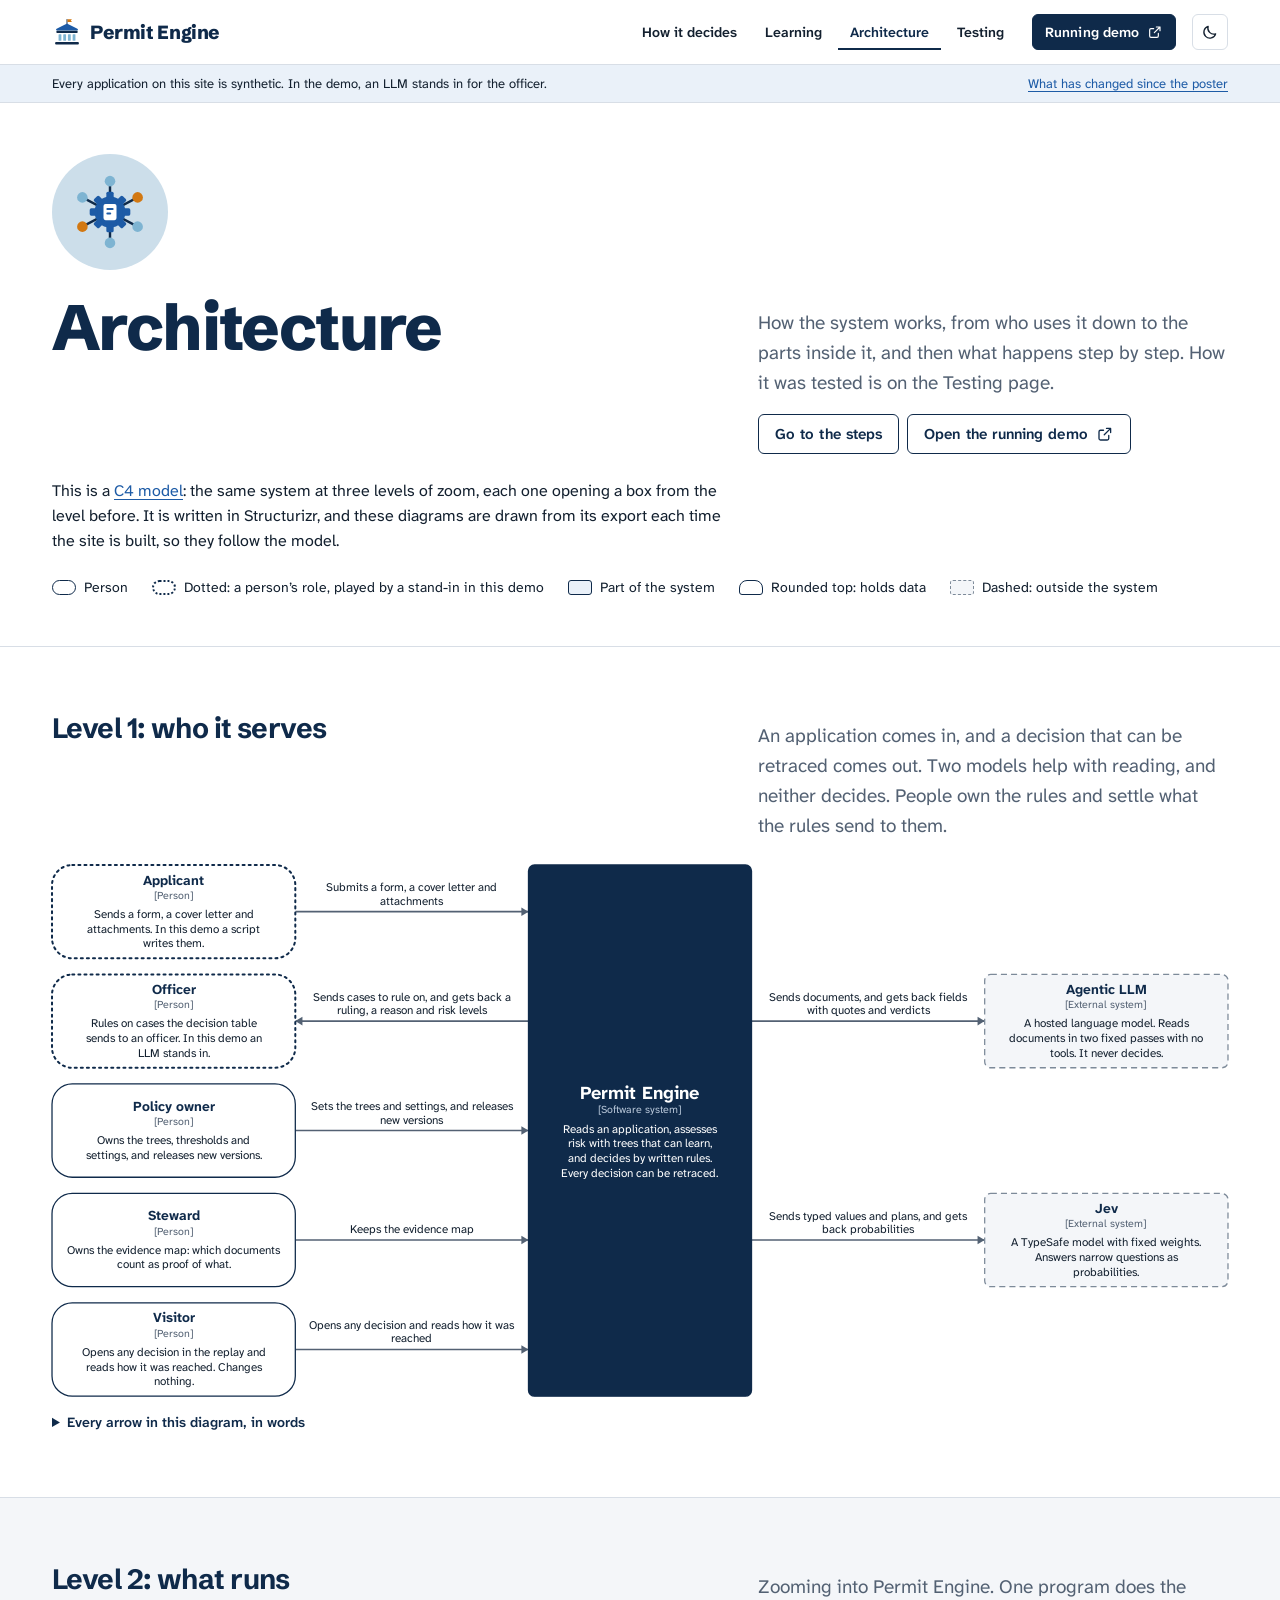
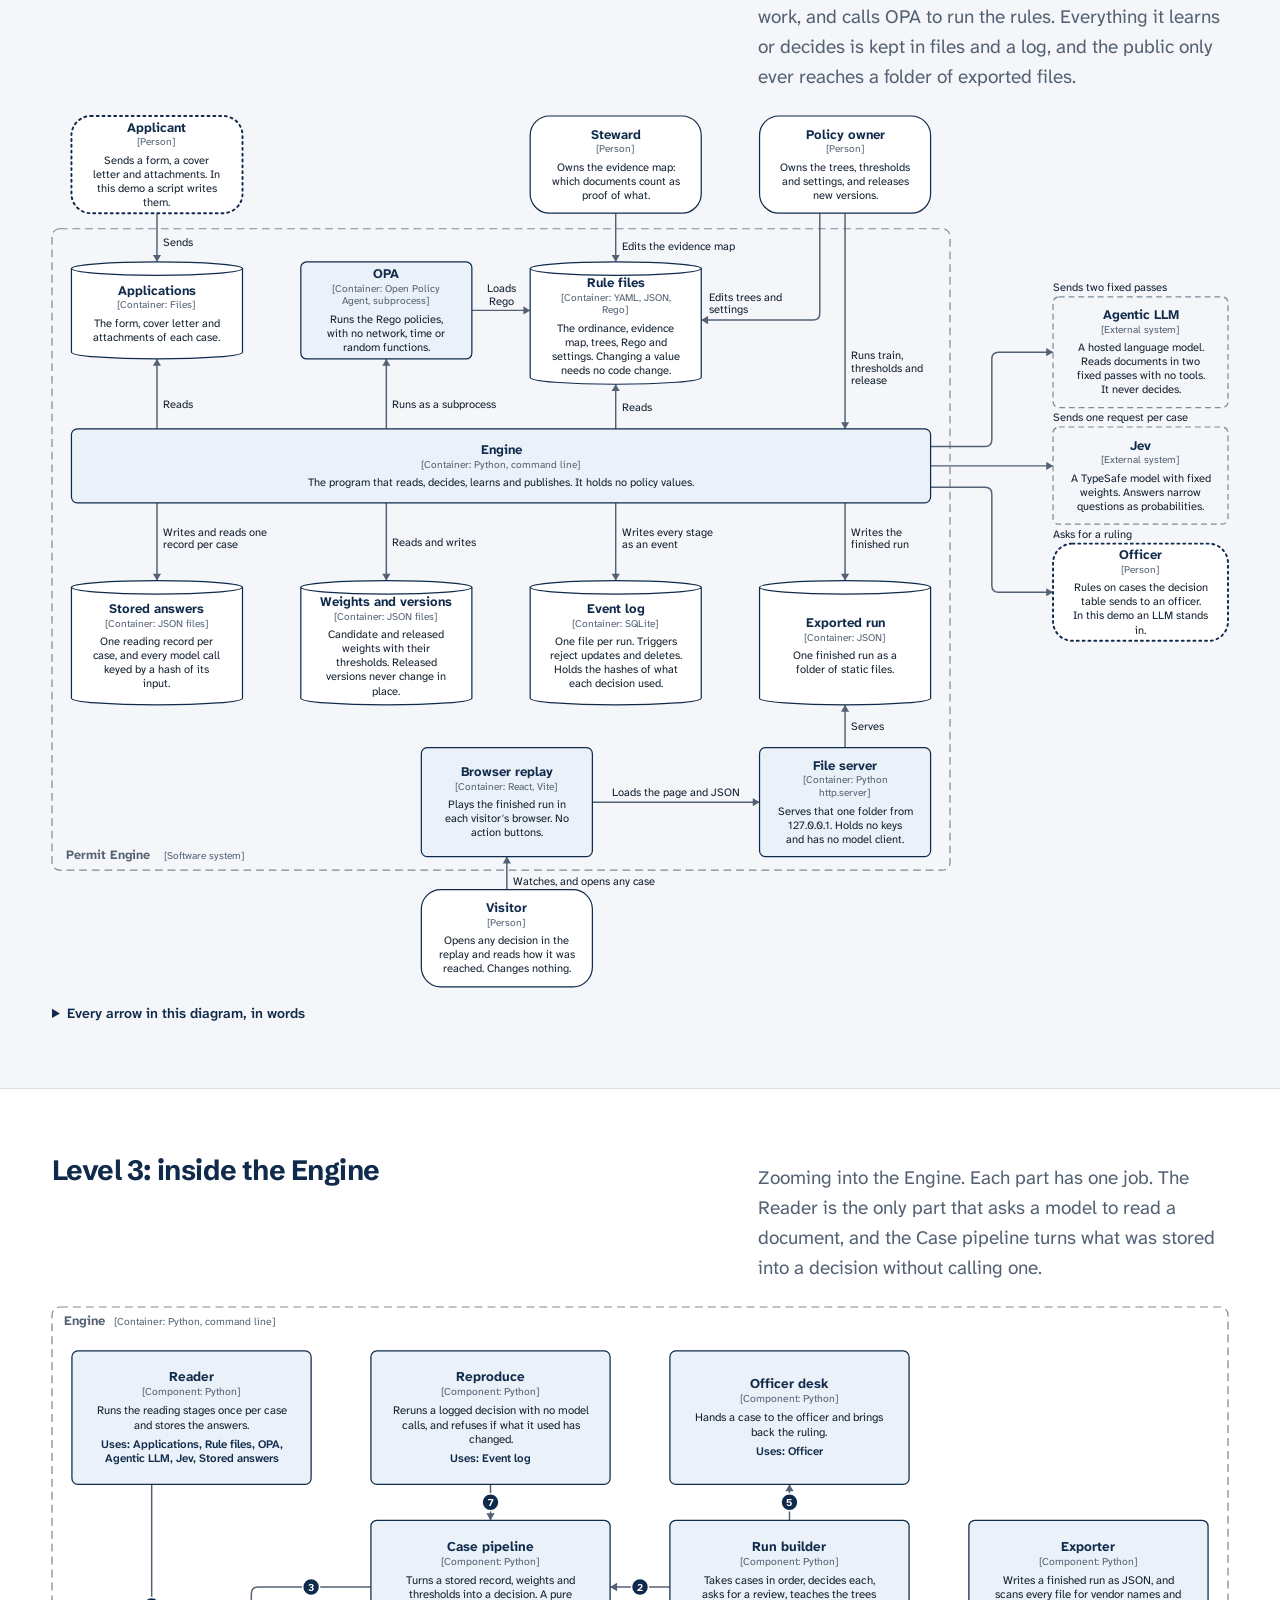
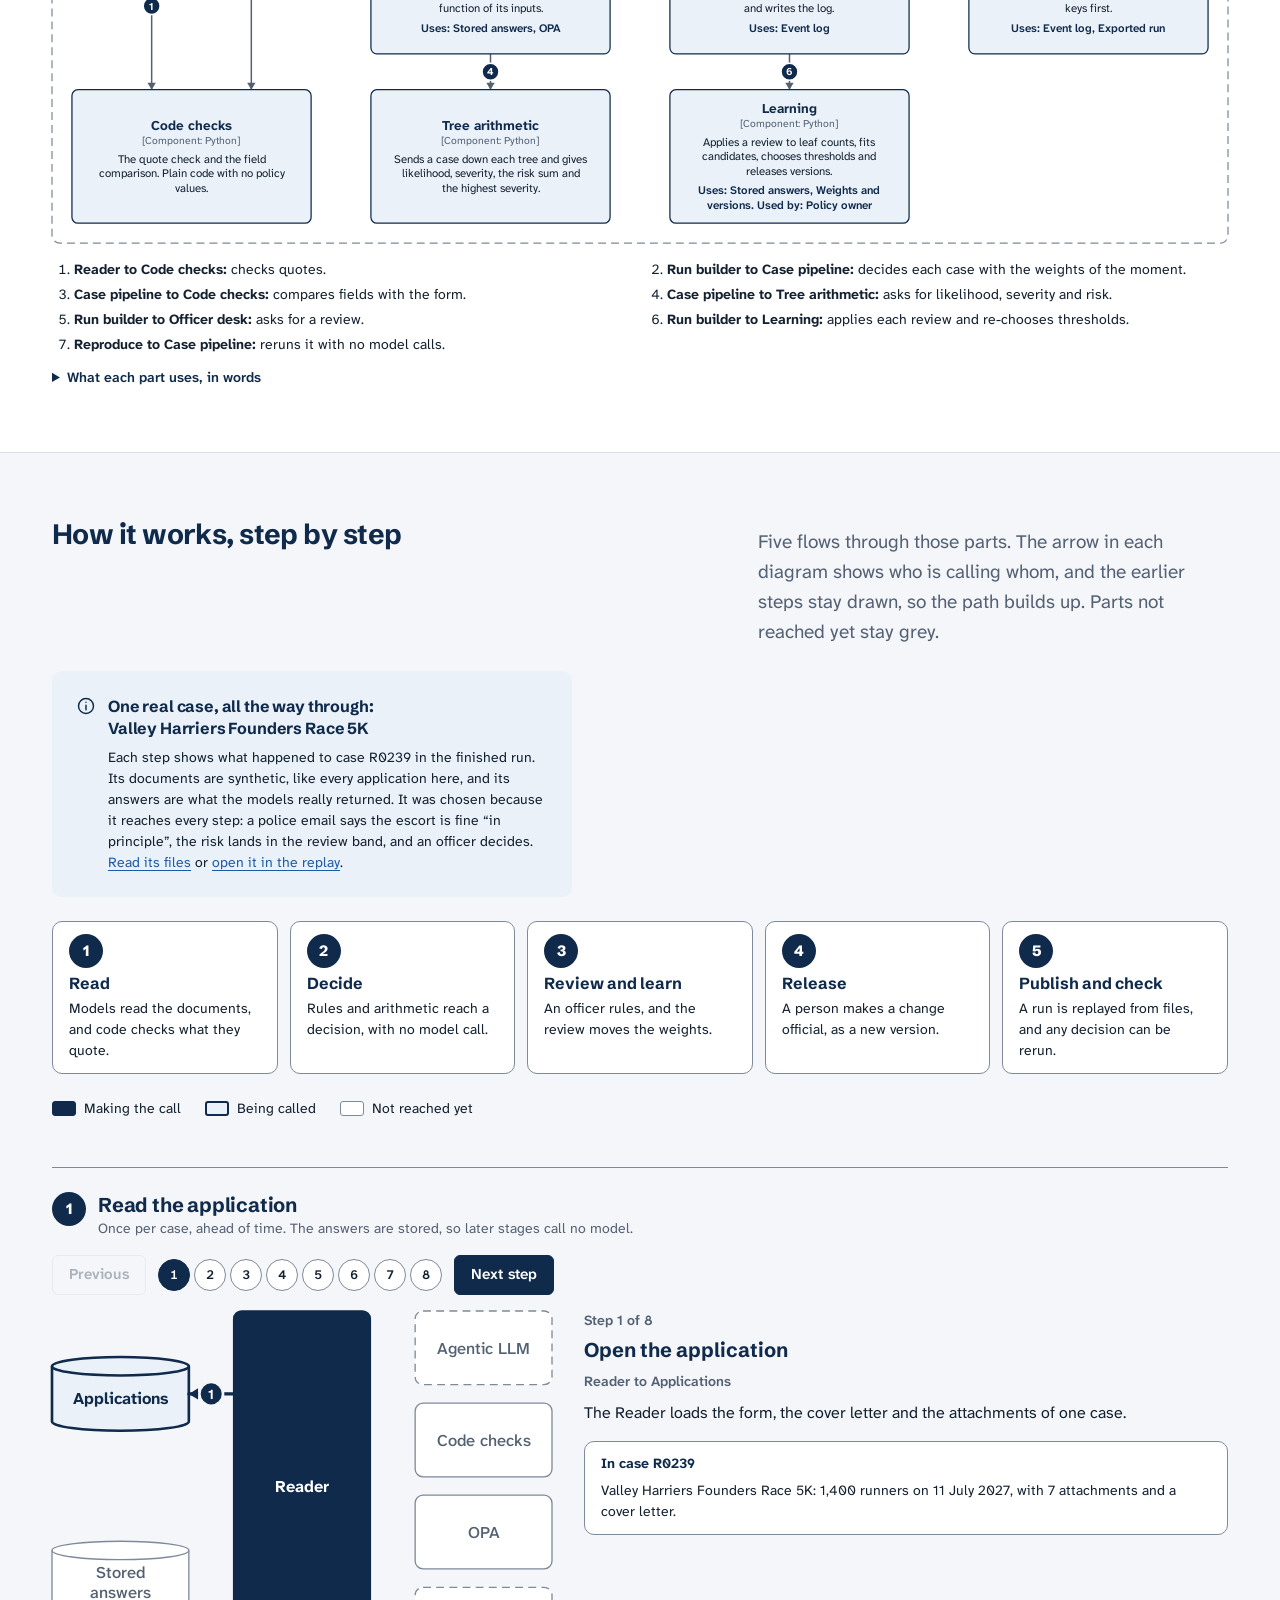
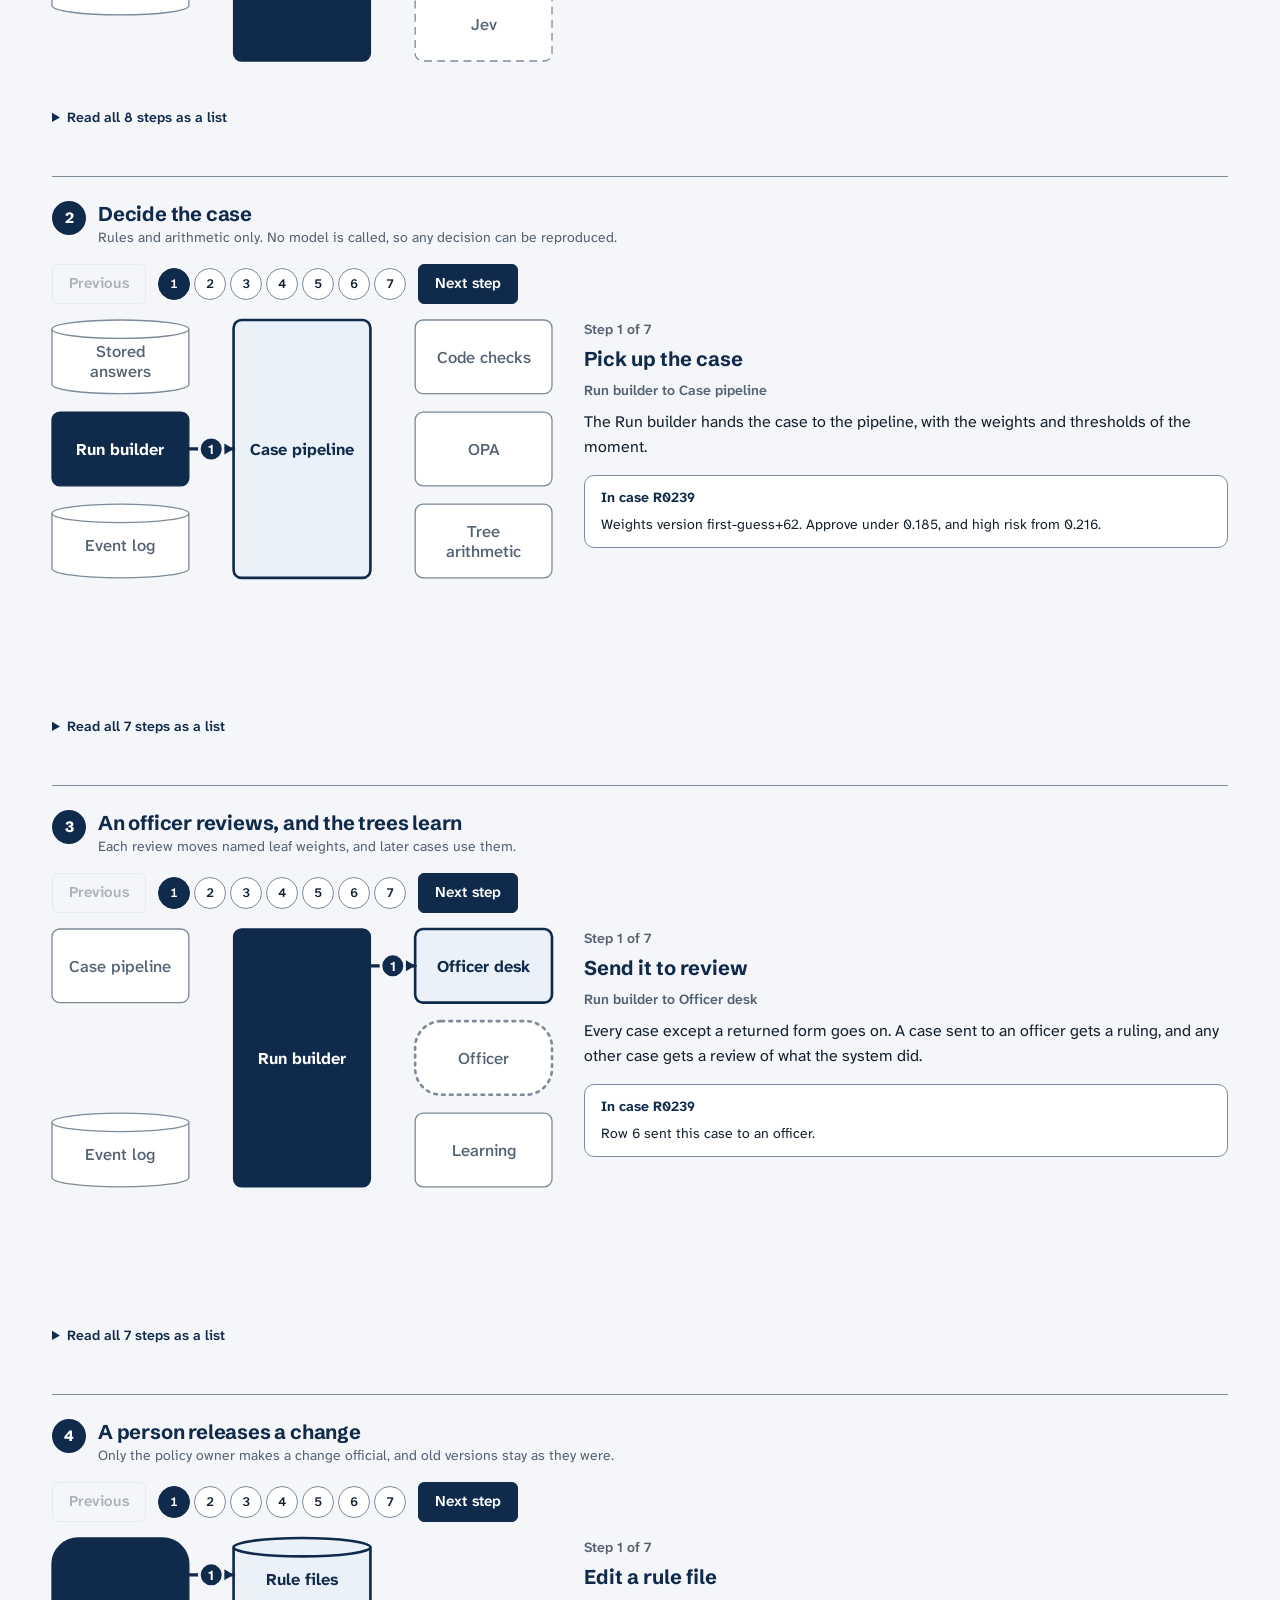
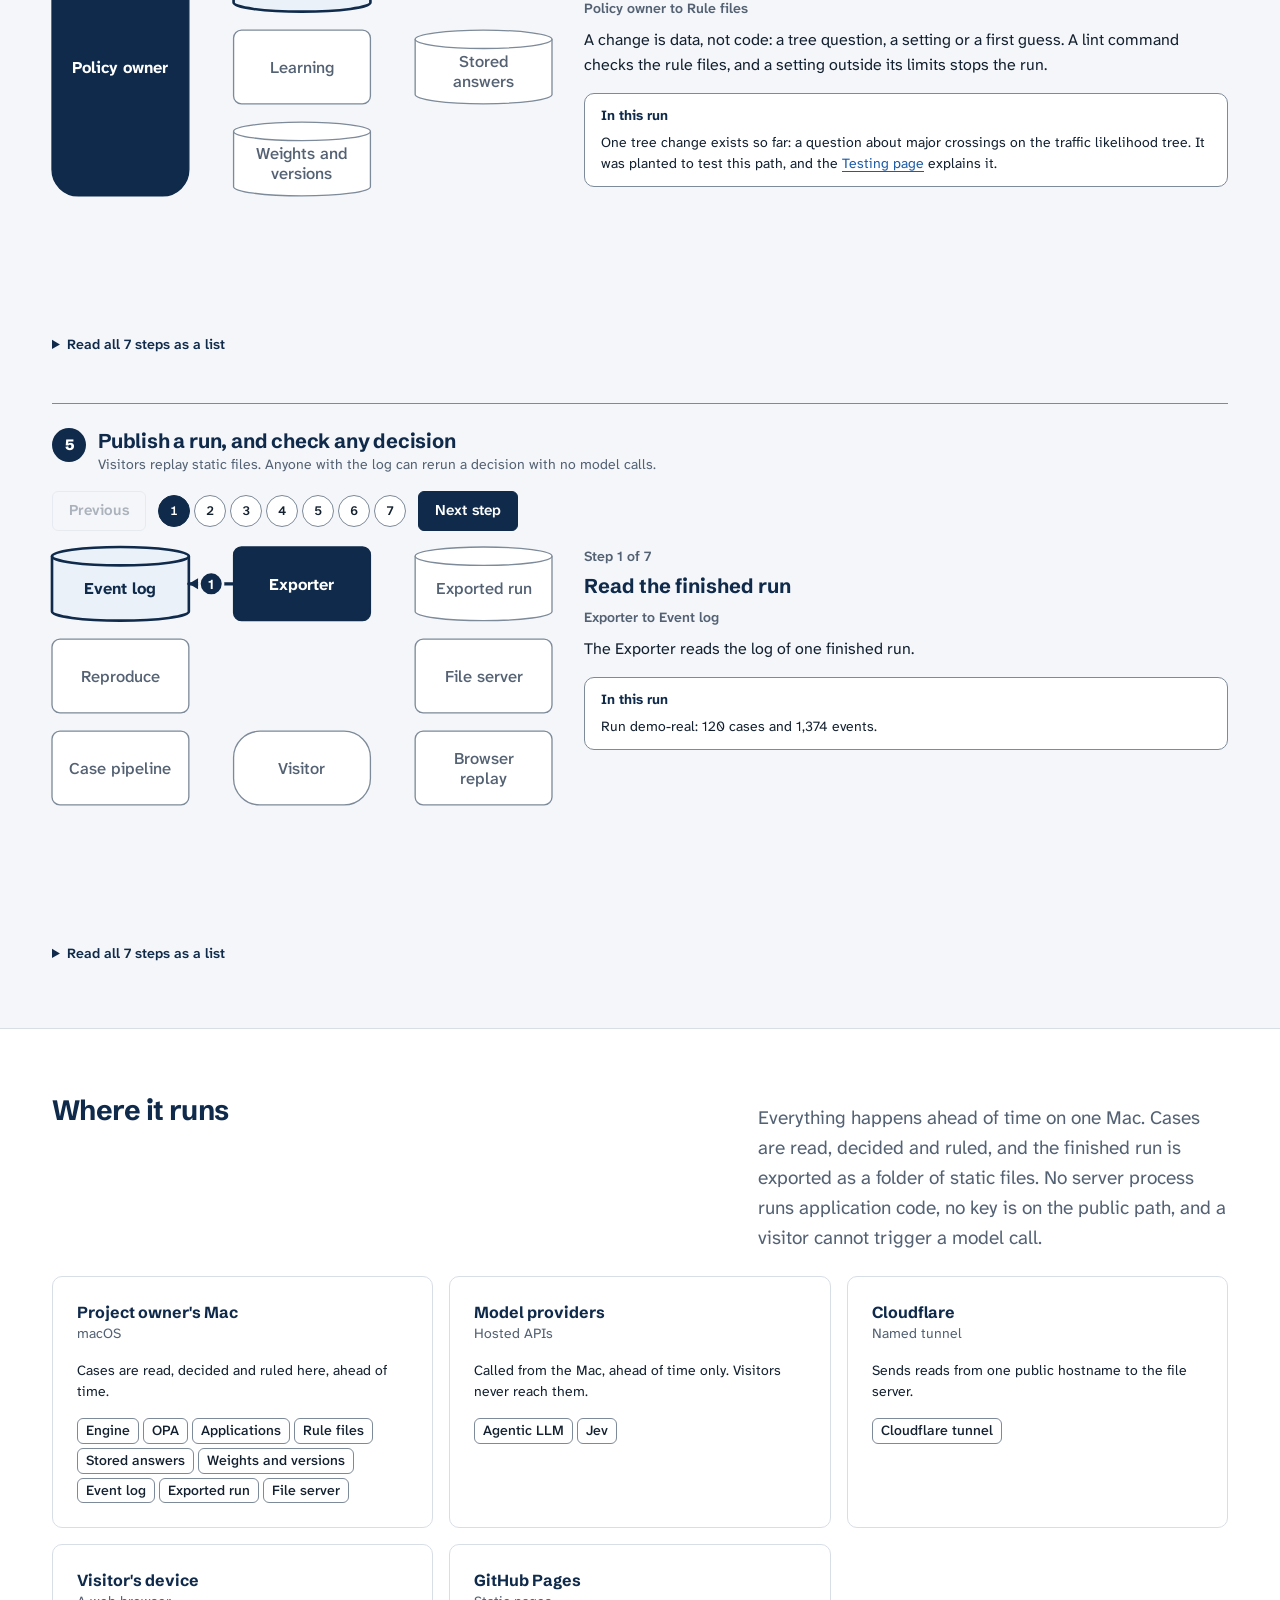
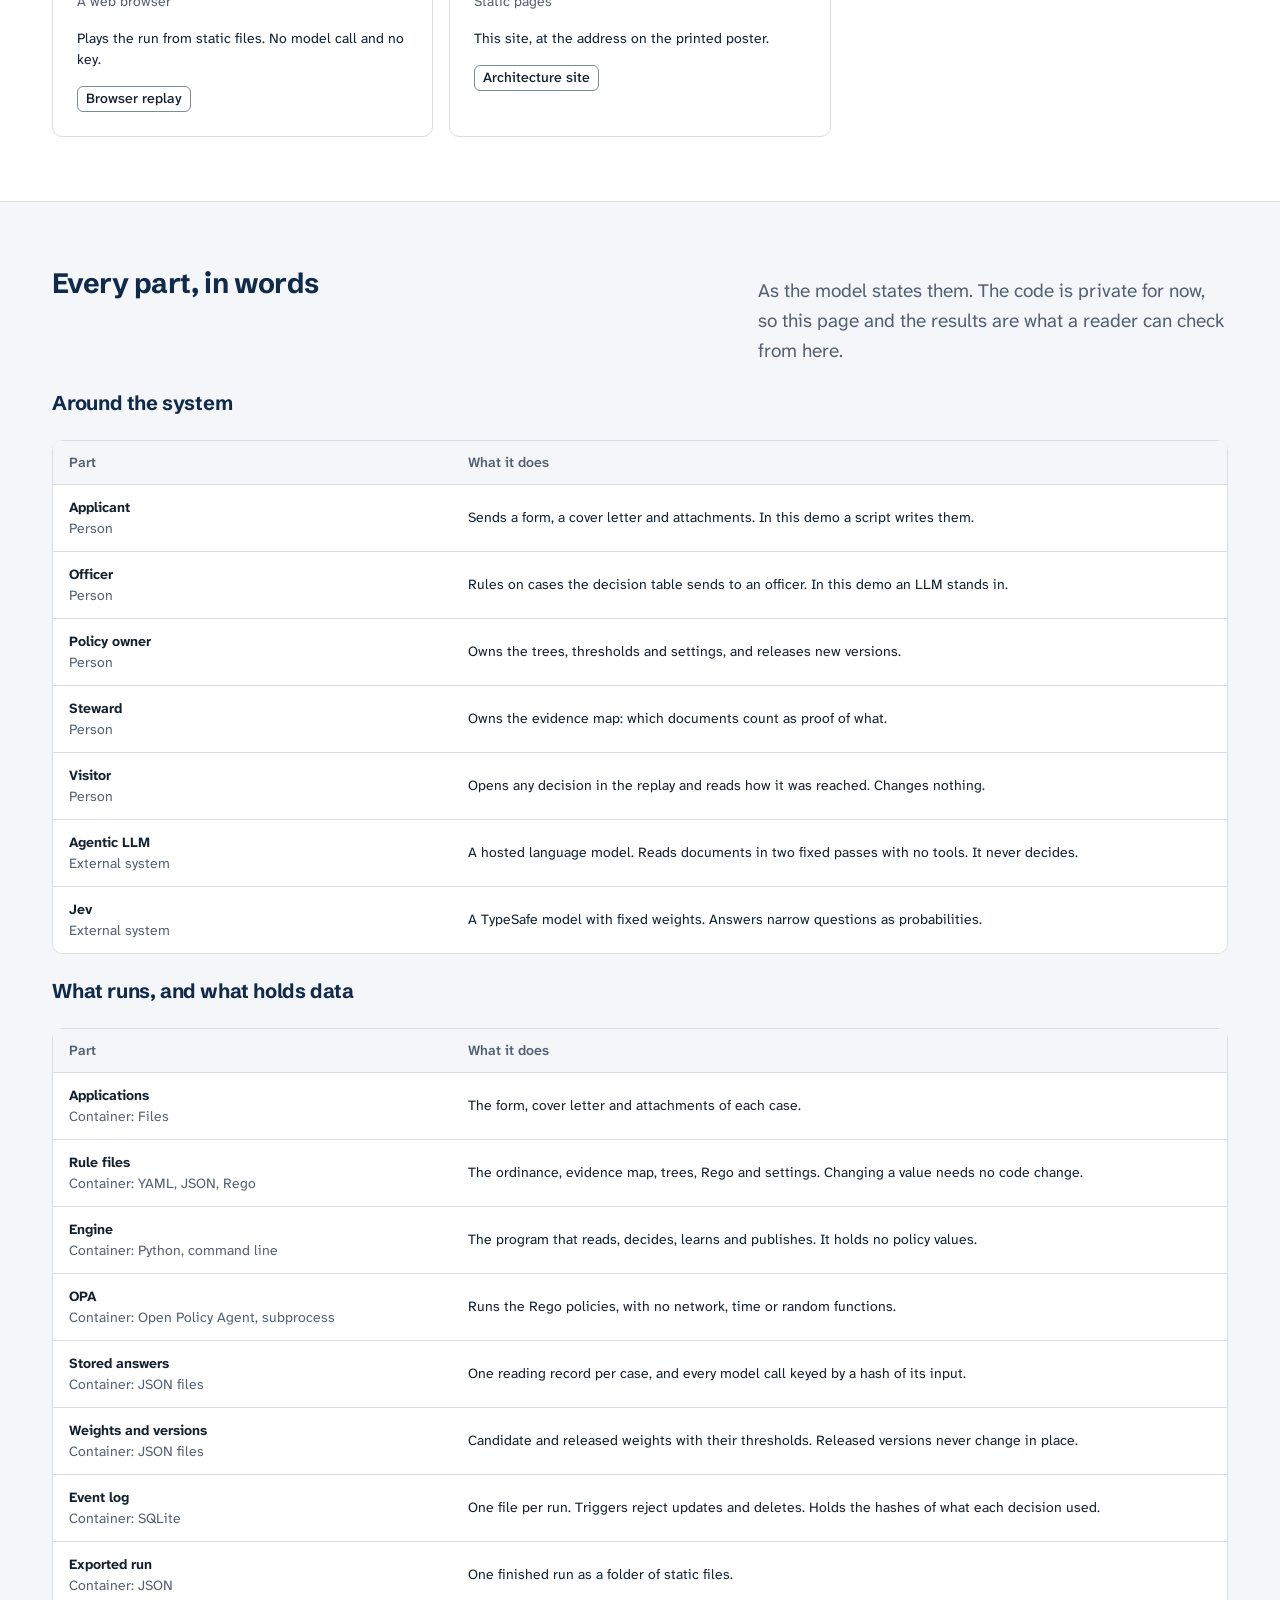
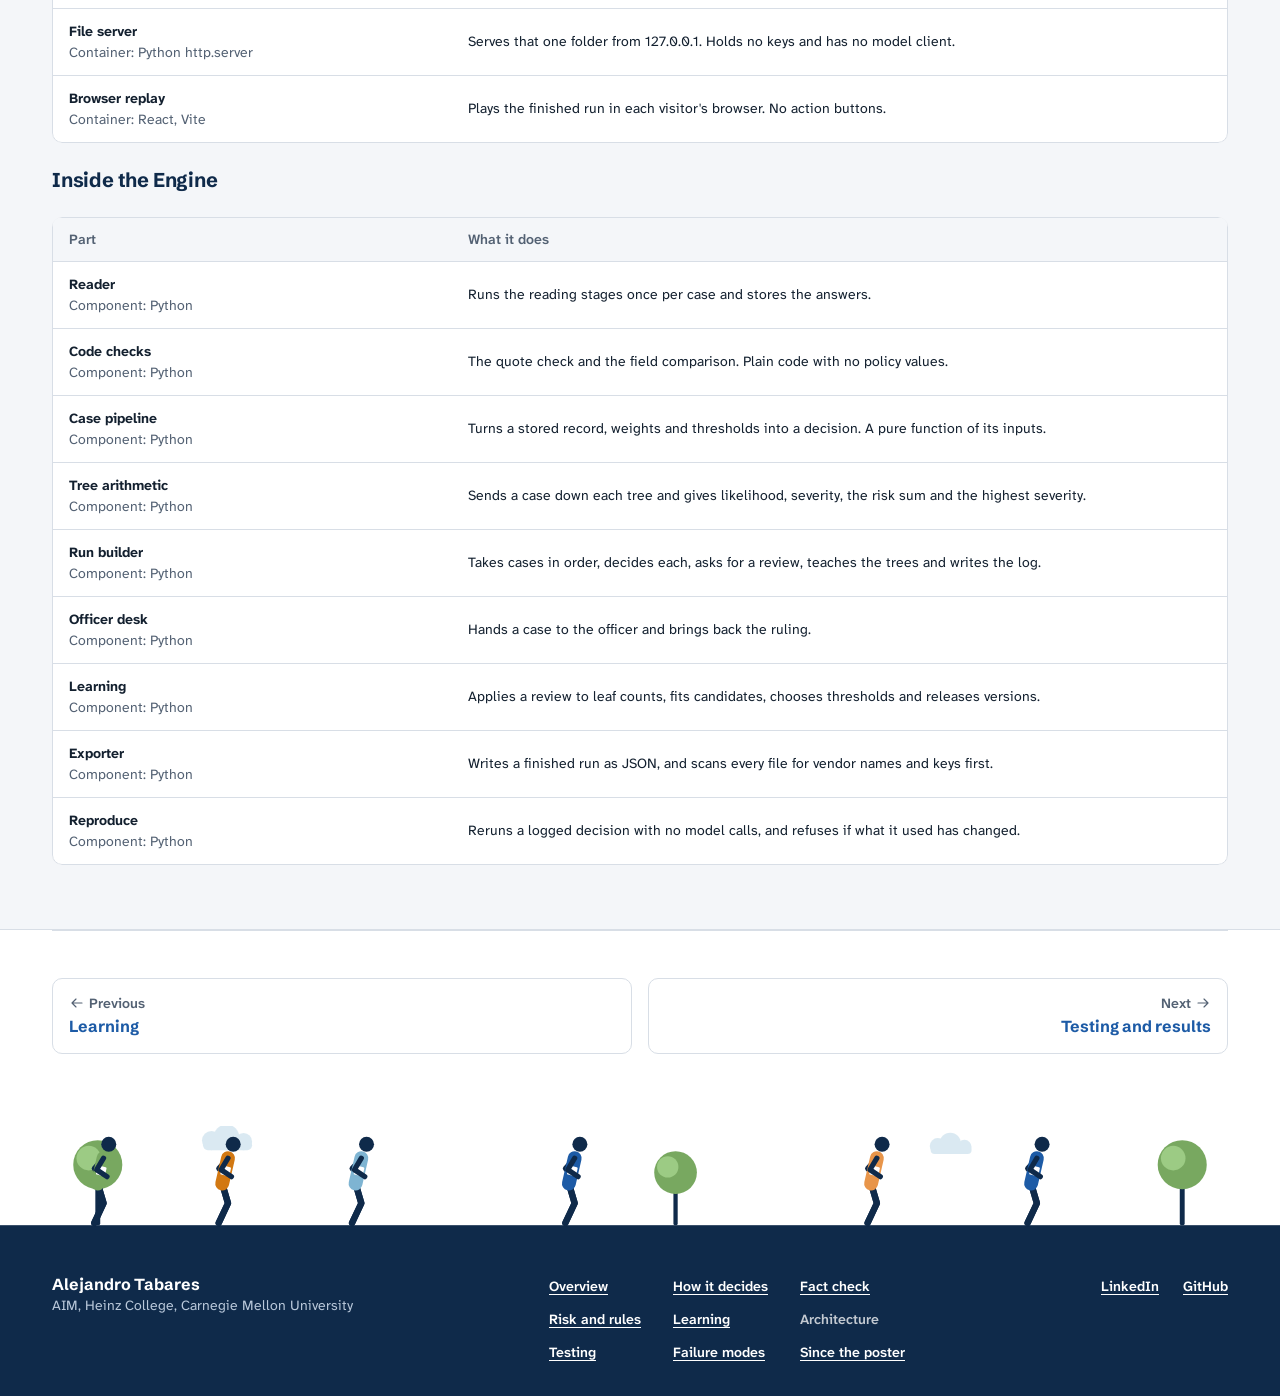
==== commit e255992d: "Redesign the site around one decision you can follow The landing page opens with an AI system you ca" ====
--- a/architecture.html
+++ b/architecture.html
@@ -1,2 +1,2 @@
 <!doctype html>
-<html lang="en" data-theme="light"><head><meta charSet="utf-8"/><meta name="viewport" content="width=device-width, initial-scale=1, viewport-fit=cover"/><title>Architecture | Permit Engine</title><meta name="description" content="How Permit Engine works, as a C4 model: who uses it, what runs, what is inside the engine, and five flows you can step through with one real case."/><meta name="author" content="Alejandro Tabares"/><script>(function(){try{var t=localStorage.getItem('pe-theme');if(!t){t=matchMedia('(prefers-color-scheme: dark)').matches?'dark':'light'}document.documentElement.setAttribute('data-theme',t)}catch(e){}})();</script><link rel="stylesheet" href="./assets/fonts/fonts.css"/><link rel="stylesheet" href="./assets/permit-engine.css"/><link rel="stylesheet" href="./assets/site.css"/></head><body class="pe-app site"><a class="site-skip" href="#main">Skip to content</a><header class="site-hd"><div class="site-wrap site-hd__row"><a class="site-brand" href="./"><svg width="30" height="30" viewBox="0 0 96 96" aria-hidden="true" focusable="false"><rect x="46.5" y="6" width="3" height="18" rx="1.5" fill="#0F2A4A"></rect><path d="M49.5 7H64l-4 4.5 4 4.5H49.5z" fill="#D27812"></path><path d="M48 24 80 40H16z" fill="#1D5BA6" stroke="#1D5BA6" stroke-width="6" stroke-linejoin="round"></path><rect x="14" y="44" width="68" height="7" rx="2" fill="#0F2A4A"></rect><rect x="21" y="55" width="9" height="21" rx="2" fill="#7EB4D2"></rect><rect x="36" y="55" width="9" height="21" rx="2" fill="#7EB4D2"></rect><rect x="51" y="55" width="9" height="21" rx="2" fill="#7EB4D2"></rect><rect x="66" y="55" width="9" height="21" rx="2" fill="#7EB4D2"></rect><rect x="10" y="80" width="76" height="8" rx="3" fill="#0F2A4A"></rect></svg><span>Permit Engine</span></a><nav class="site-nav" aria-label="Site"><ul role="list"><li><a href="./">Overview</a></li><li><a href="./how-it-decides.html">How it decides</a></li><li><a href="./fact-check.html">Fact check</a></li><li><a href="./risk-and-rules.html">Risk and rules</a></li><li><a href="./learning.html">Learning</a></li><li><a href="./architecture.html" aria-current="page">Architecture</a></li><li><a href="./testing.html">Testing</a></li><li><a href="./failure-modes.html">Failure modes</a></li><li><a href="./since-the-poster.html">Since the poster</a></li></ul></nav><button type="button" id="theme-toggle" class="site-theme" aria-pressed="false"><svg width="18" height="18" viewBox="0 0 24 24" fill="none" stroke="currentColor" stroke-width="1.75" stroke-linecap="round" stroke-linejoin="round" aria-hidden="true" focusable="false"><path d="M19.5 14.5A8 8 0 0 1 9.5 4.5a8 8 0 1 0 10 10z"></path></svg><span class="site-theme__label">Dark theme</span></button></div></header><p class="site-banner"><span class="site-wrap site-banner__row"><span>Every application on this site is synthetic. In the demo, an LLM stands in for the officer.</span><a href="./since-the-poster.html">What has changed since the poster</a></span></p><main id="main" class="site-main"><section class="site-hero"><div class="site-wrap site-hero__inner"><div class="pe-section-heading pe-section-heading--split pe-section-heading--page"><div class="pe-section-heading__grid"><h1 class="pe-section-heading__title pe-h1">Architecture</h1><div class="pe-section-heading__aside"><p class="pe-section-heading__description">How the system works, from who uses it down to the parts inside it, and then what happens step by step. How it was tested is on the Testing page.</p><div class="pe-section-heading__actions"><a class="pe-button site-btn site-btn--secondary" href="#flows">Go to the steps</a><a class="pe-button site-btn site-btn--secondary" href="https://permit-engine.bottomuplabs.com">Open the running demo <svg width="18" height="18" viewBox="0 0 24 24" fill="none" stroke="currentColor" stroke-width="1.75" stroke-linecap="round" stroke-linejoin="round" aria-hidden="true" focusable="false"><path d="M14 4.5h5.5V10M19.5 4.5 11 13M17 14v4a2 2 0 0 1-2 2H6a2 2 0 0 1-2-2V9a2 2 0 0 1 2-2h4"></path></svg></a></div></div></div></div><div class="site-prose"><p>This is a <a href="https://c4model.com/">C4 model</a>: the same system at three levels of zoom, each one opening a box from the level before. It is written in Structurizr, and these diagrams are drawn from its export each time the site is built, so they follow the model.</p></div><ul class="site-arch-legend pe-small" role="list"><li><span class="site-arch-legend__box site-arch-legend__box--person"></span> Person</li><li><span class="site-arch-legend__box site-arch-legend__box--stand-in"></span> Dotted: a person’s role, played by a stand-in in this demo</li><li><span class="site-arch-legend__box site-arch-legend__box--part"></span> Part of the system</li><li><span class="site-arch-legend__box site-arch-legend__box--store"></span> Rounded top: holds data</li><li><span class="site-arch-legend__box site-arch-legend__box--external"></span> Dashed: outside the system</li></ul></div></section><section class="site-section" aria-labelledby="level-1"><div class="site-wrap site-stack"><div class="pe-section-heading pe-section-heading--split pe-section-heading--section"><div class="pe-section-heading__grid"><h2 id="level-1" class="pe-section-heading__title pe-h2">Level 1: who it serves</h2><div class="pe-section-heading__aside"><p class="pe-section-heading__description">An application comes in, and a decision that can be retraced comes out. Two models help with reading, and neither decides. People own the rules and settle what the rules send to them.</p></div></div></div><figure class="site-c4-figure"><div class="site-c4-only-wide"><svg viewBox="0 0 1160 524" class="site-c4" role="img" aria-label="Level 1, system context: Permit Engine, who uses it, and the two models it calls. The same information is listed in words under the diagram."><g class="site-c4__edge"><path d="M240 46 L470 46"></path><polygon points="470,46 463,41.8 463,50.2"></polygon></g><g class="site-c4__edge"><path d="M470 154 L240 154"></path><polygon points="240,154 247,158.2 247,149.8"></polygon></g><g class="site-c4__edge"><path d="M240 262 L470 262"></path><polygon points="470,262 463,257.8 463,266.2"></polygon></g><g class="site-c4__edge"><path d="M240 370 L470 370"></path><polygon points="470,370 463,365.8 463,374.2"></polygon></g><g class="site-c4__edge"><path d="M240 478 L470 478"></path><polygon points="470,478 463,473.8 463,482.2"></polygon></g><g class="site-c4__edge"><path d="M690 154 L920 154"></path><polygon points="920,154 913,149.8 913,158.2"></polygon></g><g class="site-c4__edge"><path d="M690 370 L920 370"></path><polygon points="920,370 913,365.8 913,374.2"></polygon></g><g class="site-c4__box site-c4__box--stand-in"><rect x="0" y="0" width="240" height="92" rx="20"></rect><text x="120" y="19.25" text-anchor="middle" class="site-c4__name">Applicant</text><text x="120" y="33.25" text-anchor="middle" class="site-c4__type">[Person]</text><text x="120" y="52.25" text-anchor="middle" class="site-c4__text">Sends a form, a cover letter and</text><text x="120" y="66.75" text-anchor="middle" class="site-c4__text">attachments. In this demo a script</text><text x="120" y="81.25" text-anchor="middle" class="site-c4__text">writes them.</text></g><g class="site-c4__box site-c4__box--stand-in"><rect x="0" y="108" width="240" height="92" rx="20"></rect><text x="120" y="127.25" text-anchor="middle" class="site-c4__name">Officer</text><text x="120" y="141.25" text-anchor="middle" class="site-c4__type">[Person]</text><text x="120" y="160.25" text-anchor="middle" class="site-c4__text">Rules on cases the decision table</text><text x="120" y="174.75" text-anchor="middle" class="site-c4__text">sends to an officer. In this demo an</text><text x="120" y="189.25" text-anchor="middle" class="site-c4__text">LLM stands in.</text></g><g class="site-c4__box site-c4__box--person"><rect x="0" y="216" width="240" height="92" rx="20"></rect><text x="120" y="242.5" text-anchor="middle" class="site-c4__name">Policy owner</text><text x="120" y="256.5" text-anchor="middle" class="site-c4__type">[Person]</text><text x="120" y="275.5" text-anchor="middle" class="site-c4__text">Owns the trees, thresholds and</text><text x="120" y="290" text-anchor="middle" class="site-c4__text">settings, and releases new versions.</text></g><g class="site-c4__box site-c4__box--person"><rect x="0" y="324" width="240" height="92" rx="20"></rect><text x="120" y="350.5" text-anchor="middle" class="site-c4__name">Steward</text><text x="120" y="364.5" text-anchor="middle" class="site-c4__type">[Person]</text><text x="120" y="383.5" text-anchor="middle" class="site-c4__text">Owns the evidence map: which documents</text><text x="120" y="398" text-anchor="middle" class="site-c4__text">count as proof of what.</text></g><g class="site-c4__box site-c4__box--person"><rect x="0" y="432" width="240" height="92" rx="20"></rect><text x="120" y="451.25" text-anchor="middle" class="site-c4__name">Visitor</text><text x="120" y="465.25" text-anchor="middle" class="site-c4__type">[Person]</text><text x="120" y="484.25" text-anchor="middle" class="site-c4__text">Opens any decision in the replay and</text><text x="120" y="498.75" text-anchor="middle" class="site-c4__text">reads how it was reached. Changes</text><text x="120" y="513.25" text-anchor="middle" class="site-c4__text">nothing.</text></g><g class="site-c4__box site-c4__box--external"><rect x="920" y="108" width="240" height="92" rx="6"></rect><text x="1040" y="127.25" text-anchor="middle" class="site-c4__name">Agentic LLM</text><text x="1040" y="141.25" text-anchor="middle" class="site-c4__type">[External system]</text><text x="1040" y="160.25" text-anchor="middle" class="site-c4__text">A hosted language model. Reads</text><text x="1040" y="174.75" text-anchor="middle" class="site-c4__text">documents in two fixed passes with no</text><text x="1040" y="189.25" text-anchor="middle" class="site-c4__text">tools. It never decides.</text></g><g class="site-c4__box site-c4__box--external"><rect x="920" y="324" width="240" height="92" rx="6"></rect><text x="1040" y="343.25" text-anchor="middle" class="site-c4__name">Jev</text><text x="1040" y="357.25" text-anchor="middle" class="site-c4__type">[External system]</text><text x="1040" y="376.25" text-anchor="middle" class="site-c4__text">A TypeSafe model with fixed weights.</text><text x="1040" y="390.75" text-anchor="middle" class="site-c4__text">Answers narrow questions as</text><text x="1040" y="405.25" text-anchor="middle" class="site-c4__text">probabilities.</text></g><g class="site-c4__box site-c4__box--focus"><rect x="470" y="0" width="220" height="524" rx="6"></rect><text x="580" y="231" text-anchor="middle" class="site-c4__name site-c4__name--lg">Permit Engine</text><text x="580" y="245" text-anchor="middle" class="site-c4__type">[Software system]</text><text x="580" y="264" text-anchor="middle" class="site-c4__text">Reads an application, assesses</text><text x="580" y="278.5" text-anchor="middle" class="site-c4__text">risk with trees that can learn,</text><text x="580" y="293" text-anchor="middle" class="site-c4__text">and decides by written rules.</text><text x="580" y="307.5" text-anchor="middle" class="site-c4__text">Every decision can be retraced.</text></g><text class="site-c4__label" text-anchor="middle"><tspan x="355" y="26">Submits a form, a cover letter and</tspan><tspan x="355" y="39">attachments</tspan></text><text class="site-c4__label" text-anchor="middle"><tspan x="355" y="134">Sends cases to rule on, and gets back a</tspan><tspan x="355" y="147">ruling, a reason and risk levels</tspan></text><text class="site-c4__label" text-anchor="middle"><tspan x="355" y="242">Sets the trees and settings, and releases</tspan><tspan x="355" y="255">new versions</tspan></text><text class="site-c4__label" text-anchor="middle"><tspan x="355" y="363">Keeps the evidence map</tspan></text><text class="site-c4__label" text-anchor="middle"><tspan x="355" y="458">Opens any decision and reads how it was</tspan><tspan x="355" y="471">reached</tspan></text><text class="site-c4__label" text-anchor="middle"><tspan x="805" y="134">Sends documents, and gets back fields</tspan><tspan x="805" y="147">with quotes and verdicts</tspan></text><text class="site-c4__label" text-anchor="middle"><tspan x="805" y="350">Sends typed values and plans, and gets</tspan><tspan x="805" y="363">back probabilities</tspan></text></svg><details class="site-c4-words"><summary>Every arrow in this diagram, in words</summary><ul><li><strong>Applicant to Permit Engine:</strong> submits a form, a cover letter and attachments.</li><li><strong>Permit Engine to Officer:</strong> sends cases to rule on, and gets back a ruling, a reason and risk levels.</li><li><strong>Policy owner to Permit Engine:</strong> sets the trees and settings, and releases new versions.</li><li><strong>Steward to Permit Engine:</strong> keeps the evidence map.</li><li><strong>Visitor to Permit Engine:</strong> opens any decision and reads how it was reached.</li><li><strong>Permit Engine to Agentic LLM:</strong> sends documents, and gets back fields with quotes and verdicts.</li><li><strong>Permit Engine to Jev:</strong> sends typed values and plans, and gets back probabilities.</li></ul></details></div><div class="site-c4-only-narrow"><svg viewBox="0 0 380 424" class="site-c4" role="img" aria-label="Level 1, system context: Permit Engine, who uses it, and the two models it calls. The same information is listed in words under the diagram."><g class="site-c4__edge"><path d="M226 26 L276 26"></path><polygon points="276,26 269,21.8 269,30.2"></polygon></g><g class="site-c4__edge"><path d="M276 88 L226 88"></path><polygon points="226,88 233,92.2 233,83.8"></polygon></g><g class="site-c4__edge"><path d="M226 150 L276 150"></path><polygon points="276,150 269,145.8 269,154.2"></polygon></g><g class="site-c4__edge"><path d="M226 212 L276 212"></path><polygon points="276,212 269,207.8 269,216.2"></polygon></g><g class="site-c4__edge"><path d="M226 274 L276 274"></path><polygon points="276,274 269,269.8 269,278.2"></polygon></g><g class="site-c4__edge"><path d="M276 336 L226 336"></path><polygon points="226,336 233,340.2 233,331.8"></polygon></g><g class="site-c4__edge"><path d="M276 398 L226 398"></path><polygon points="226,398 233,402.2 233,393.8"></polygon></g><g class="site-c4__box site-c4__box--stand-in"><rect x="0" y="0" width="226" height="52" rx="20"></rect><text x="113" y="23.5" text-anchor="middle" class="site-c4__name">Applicant</text><text x="113" y="37.5" text-anchor="middle" class="site-c4__type">[Person]</text></g><g class="site-c4__box site-c4__box--stand-in"><rect x="0" y="62" width="226" height="52" rx="20"></rect><text x="113" y="85.5" text-anchor="middle" class="site-c4__name">Officer</text><text x="113" y="99.5" text-anchor="middle" class="site-c4__type">[Person]</text></g><g class="site-c4__box site-c4__box--person"><rect x="0" y="124" width="226" height="52" rx="20"></rect><text x="113" y="147.5" text-anchor="middle" class="site-c4__name">Policy owner</text><text x="113" y="161.5" text-anchor="middle" class="site-c4__type">[Person]</text></g><g class="site-c4__box site-c4__box--person"><rect x="0" y="186" width="226" height="52" rx="20"></rect><text x="113" y="209.5" text-anchor="middle" class="site-c4__name">Steward</text><text x="113" y="223.5" text-anchor="middle" class="site-c4__type">[Person]</text></g><g class="site-c4__box site-c4__box--person"><rect x="0" y="248" width="226" height="52" rx="20"></rect><text x="113" y="271.5" text-anchor="middle" class="site-c4__name">Visitor</text><text x="113" y="285.5" text-anchor="middle" class="site-c4__type">[Person]</text></g><g class="site-c4__box site-c4__box--external"><rect x="0" y="310" width="226" height="52" rx="6"></rect><text x="113" y="333.5" text-anchor="middle" class="site-c4__name">Agentic LLM</text><text x="113" y="347.5" text-anchor="middle" class="site-c4__type">[External system]</text></g><g class="site-c4__box site-c4__box--external"><rect x="0" y="372" width="226" height="52" rx="6"></rect><text x="113" y="395.5" text-anchor="middle" class="site-c4__name">Jev</text><text x="113" y="409.5" text-anchor="middle" class="site-c4__type">[External system]</text></g><g class="site-c4__box site-c4__box--focus"><rect x="276" y="0" width="104" height="424" rx="6"></rect><text x="328" y="195" text-anchor="middle" class="site-c4__name">Permit</text><text x="328" y="211" text-anchor="middle" class="site-c4__name">Engine</text><text x="328" y="225" text-anchor="middle" class="site-c4__type">[Software</text><text x="328" y="238" text-anchor="middle" class="site-c4__type">system]</text></g><g class="site-c4__badge"><circle cx="251" cy="26" r="8.5"></circle><text x="251" y="29.6" text-anchor="middle">1</text></g><g class="site-c4__badge"><circle cx="251" cy="88" r="8.5"></circle><text x="251" y="91.6" text-anchor="middle">2</text></g><g class="site-c4__badge"><circle cx="251" cy="150" r="8.5"></circle><text x="251" y="153.6" text-anchor="middle">3</text></g><g class="site-c4__badge"><circle cx="251" cy="212" r="8.5"></circle><text x="251" y="215.6" text-anchor="middle">4</text></g><g class="site-c4__badge"><circle cx="251" cy="274" r="8.5"></circle><text x="251" y="277.6" text-anchor="middle">5</text></g><g class="site-c4__badge"><circle cx="251" cy="336" r="8.5"></circle><text x="251" y="339.6" text-anchor="middle">6</text></g><g class="site-c4__badge"><circle cx="251" cy="398" r="8.5"></circle><text x="251" y="401.6" text-anchor="middle">7</text></g></svg><div class="site-c4-key"><ol><li><strong>Applicant to Permit Engine:</strong> submits a form, a cover letter and attachments.</li><li><strong>Permit Engine to Officer:</strong> sends cases to rule on, and gets back a ruling, a reason and risk levels.</li><li><strong>Policy owner to Permit Engine:</strong> sets the trees and settings, and releases new versions.</li><li><strong>Steward to Permit Engine:</strong> keeps the evidence map.</li><li><strong>Visitor to Permit Engine:</strong> opens any decision and reads how it was reached.</li><li><strong>Permit Engine to Agentic LLM:</strong> sends documents, and gets back fields with quotes and verdicts.</li><li><strong>Permit Engine to Jev:</strong> sends typed values and plans, and gets back probabilities.</li></ol></div></div></figure></div></section><section class="site-section site-section--muted" aria-labelledby="level-2"><div class="site-wrap site-stack"><div class="pe-section-heading pe-section-heading--split pe-section-heading--section"><div class="pe-section-heading__grid"><h2 id="level-2" class="pe-section-heading__title pe-h2">Level 2: what runs</h2><div class="pe-section-heading__aside"><p class="pe-section-heading__description">Zooming into Permit Engine. One program does the work, and calls OPA to run the rules. Everything it learns or decides is kept in files and a log, and the public only ever reaches a folder of exported files.</p></div></div></div><figure class="site-c4-figure"><div class="site-c4-only-wide"><svg viewBox="0 0 1210 896" class="site-c4" role="img" aria-label="Level 2, containers: what runs and what holds data inside Permit Engine. The same information is listed in words under the diagram."><g class="site-c4__boundary"><rect x="0" y="116" width="924" height="660" rx="8"></rect><text x="14" y="764" class="site-c4__boundary-name">Permit Engine</text><text x="114.89999999999999" y="764" class="site-c4__type" text-anchor="start">[Software system]</text></g><g class="site-c4__edge"><path d="M108 100 L108 150"></path><polygon points="108,150 103.8,143 112.2,143"></polygon></g><g class="site-c4__edge"><path d="M580 100 L580 150"></path><polygon points="580,150 575.8,143 584.2,143"></polygon></g><g class="site-c4__edge"><path d="M790 100 L790 203 Q790 210 783 210 L668 210"></path><polygon points="668,210 675,214.2 675,205.8"></polygon></g><g class="site-c4__edge"><path d="M816 100 L816 322"></path><polygon points="816,322 811.8,315 820.2,315"></polygon></g><g class="site-c4__edge"><path d="M108 322 L108 250"></path><polygon points="108,250 112.2,257 103.8,257"></polygon></g><g class="site-c4__edge"><path d="M580 322 L580 276"></path><polygon points="580,276 584.2,283 575.8,283"></polygon></g><g class="site-c4__edge"><path d="M344 322 L344 250"></path><polygon points="344,250 348.2,257 339.8,257"></polygon></g><g class="site-c4__edge"><path d="M432 200 L492 200"></path><polygon points="492,200 485,195.8 485,204.2"></polygon></g><g class="site-c4__edge"><path d="M108 398 L108 478"></path><polygon points="108,478 103.8,471 112.2,471"></polygon></g><g class="site-c4__edge"><path d="M344 398 L344 478"></path><polygon points="344,478 339.8,471 348.2,471"></polygon></g><g class="site-c4__edge"><path d="M580 398 L580 478"></path><polygon points="580,478 575.8,471 584.2,471"></polygon></g><g class="site-c4__edge"><path d="M816 398 L816 478"></path><polygon points="816,478 811.8,471 820.2,471"></polygon></g><g class="site-c4__edge"><path d="M904 340 L960 340 Q967 340 967 333 L967 250 Q967 243 974 243 L1030 243"></path><polygon points="1030,243 1023,238.8 1023,247.2"></polygon></g><g class="site-c4__edge"><path d="M904 360 L1030 360"></path><polygon points="1030,360 1023,355.8 1023,364.2"></polygon></g><g class="site-c4__edge"><path d="M904 382 L960 382 Q967 382 967 389 L967 483 Q967 490 974 490 L1030 490"></path><polygon points="1030,490 1023,485.8 1023,494.2"></polygon></g><g class="site-c4__edge"><path d="M816 650 L816 606"></path><polygon points="816,606 820.2,613 811.8,613"></polygon></g><g class="site-c4__edge"><path d="M556 706 L728 706"></path><polygon points="728,706 721,701.8 721,710.2"></polygon></g><g class="site-c4__edge"><path d="M468 796 L468 762"></path><polygon points="468,762 472.2,769 463.8,769"></polygon></g><g class="site-c4__box site-c4__box--stand-in"><rect x="20" y="0" width="176" height="100" rx="20"></rect><text x="108" y="16" text-anchor="middle" class="site-c4__name">Applicant</text><text x="108" y="30" text-anchor="middle" class="site-c4__type">[Person]</text><text x="108" y="49" text-anchor="middle" class="site-c4__text">Sends a form, a cover</text><text x="108" y="63.5" text-anchor="middle" class="site-c4__text">letter and attachments. In</text><text x="108" y="78" text-anchor="middle" class="site-c4__text">this demo a script writes</text><text x="108" y="92.5" text-anchor="middle" class="site-c4__text">them.</text></g><g class="site-c4__box site-c4__box--stand-in"><rect x="1030" y="440" width="180" height="100" rx="20"></rect><text x="1120" y="456" text-anchor="middle" class="site-c4__name">Officer</text><text x="1120" y="470" text-anchor="middle" class="site-c4__type">[Person]</text><text x="1120" y="489" text-anchor="middle" class="site-c4__text">Rules on cases the decision</text><text x="1120" y="503.5" text-anchor="middle" class="site-c4__text">table sends to an officer.</text><text x="1120" y="518" text-anchor="middle" class="site-c4__text">In this demo an LLM stands</text><text x="1120" y="532.5" text-anchor="middle" class="site-c4__text">in.</text></g><g class="site-c4__box site-c4__box--person"><rect x="728" y="0" width="176" height="100" rx="20"></rect><text x="816" y="23.25" text-anchor="middle" class="site-c4__name">Policy owner</text><text x="816" y="37.25" text-anchor="middle" class="site-c4__type">[Person]</text><text x="816" y="56.25" text-anchor="middle" class="site-c4__text">Owns the trees, thresholds</text><text x="816" y="70.75" text-anchor="middle" class="site-c4__text">and settings, and releases</text><text x="816" y="85.25" text-anchor="middle" class="site-c4__text">new versions.</text></g><g class="site-c4__box site-c4__box--person"><rect x="492" y="0" width="176" height="100" rx="20"></rect><text x="580" y="23.25" text-anchor="middle" class="site-c4__name">Steward</text><text x="580" y="37.25" text-anchor="middle" class="site-c4__type">[Person]</text><text x="580" y="56.25" text-anchor="middle" class="site-c4__text">Owns the evidence map:</text><text x="580" y="70.75" text-anchor="middle" class="site-c4__text">which documents count as</text><text x="580" y="85.25" text-anchor="middle" class="site-c4__text">proof of what.</text></g><g class="site-c4__box site-c4__box--person"><rect x="380" y="796" width="176" height="100" rx="20"></rect><text x="468" y="819.25" text-anchor="middle" class="site-c4__name">Visitor</text><text x="468" y="833.25" text-anchor="middle" class="site-c4__type">[Person]</text><text x="468" y="852.25" text-anchor="middle" class="site-c4__text">Opens any decision in the</text><text x="468" y="866.75" text-anchor="middle" class="site-c4__text">replay and reads how it was</text><text x="468" y="881.25" text-anchor="middle" class="site-c4__text">reached. Changes nothing.</text></g><g class="site-c4__box site-c4__box--external"><rect x="1030" y="186" width="180" height="114" rx="6"></rect><text x="1120" y="209" text-anchor="middle" class="site-c4__name">Agentic LLM</text><text x="1120" y="223" text-anchor="middle" class="site-c4__type">[External system]</text><text x="1120" y="242" text-anchor="middle" class="site-c4__text">A hosted language model.</text><text x="1120" y="256.5" text-anchor="middle" class="site-c4__text">Reads documents in two</text><text x="1120" y="271" text-anchor="middle" class="site-c4__text">fixed passes with no tools.</text><text x="1120" y="285.5" text-anchor="middle" class="site-c4__text">It never decides.</text></g><g class="site-c4__box site-c4__box--external"><rect x="1030" y="320" width="180" height="100" rx="6"></rect><text x="1120" y="343.25" text-anchor="middle" class="site-c4__name">Jev</text><text x="1120" y="357.25" text-anchor="middle" class="site-c4__type">[External system]</text><text x="1120" y="376.25" text-anchor="middle" class="site-c4__text">A TypeSafe model with fixed</text><text x="1120" y="390.75" text-anchor="middle" class="site-c4__text">weights. Answers narrow</text><text x="1120" y="405.25" text-anchor="middle" class="site-c4__text">questions as probabilities.</text></g><g class="site-c4__box site-c4__box--store"><path d="M20 157 a88 7 0 0 1 176 0 v86 a88 7 0 0 1 -176 0 z"></path><path class="site-c4__lid" d="M20 157 a88 7 0 0 0 176 0"></path><text x="108" y="184" text-anchor="middle" class="site-c4__name">Applications</text><text x="108" y="198" text-anchor="middle" class="site-c4__type">[Container: Files]</text><text x="108" y="217" text-anchor="middle" class="site-c4__text">The form, cover letter and</text><text x="108" y="231.5" text-anchor="middle" class="site-c4__text">attachments of each case.</text></g><g class="site-c4__box site-c4__box--store"><path d="M492 157 a88 7 0 0 1 176 0 v112 a88 7 0 0 1 -176 0 z"></path><path class="site-c4__lid" d="M492 157 a88 7 0 0 0 176 0"></path><text x="580" y="176" text-anchor="middle" class="site-c4__name">Rule files</text><text x="580" y="190" text-anchor="middle" class="site-c4__type">[Container: YAML, JSON,</text><text x="580" y="203" text-anchor="middle" class="site-c4__type">Rego]</text><text x="580" y="222" text-anchor="middle" class="site-c4__text">The ordinance, evidence</text><text x="580" y="236.5" text-anchor="middle" class="site-c4__text">map, trees, Rego and</text><text x="580" y="251" text-anchor="middle" class="site-c4__text">settings. Changing a value</text><text x="580" y="265.5" text-anchor="middle" class="site-c4__text">needs no code change.</text></g><g class="site-c4__box site-c4__box--part"><rect x="20" y="322" width="884" height="76" rx="6"></rect><text x="462" y="347.75" text-anchor="middle" class="site-c4__name">Engine</text><text x="462" y="361.75" text-anchor="middle" class="site-c4__type">[Container: Python, command line]</text><text x="462" y="380.75" text-anchor="middle" class="site-c4__text">The program that reads, decides, learns and publishes. It holds no policy values.</text></g><g class="site-c4__box site-c4__box--part"><rect x="256" y="150" width="176" height="100" rx="6"></rect><text x="344" y="166.75" text-anchor="middle" class="site-c4__name">OPA</text><text x="344" y="180.75" text-anchor="middle" class="site-c4__type">[Container: Open Policy</text><text x="344" y="193.75" text-anchor="middle" class="site-c4__type">Agent, subprocess]</text><text x="344" y="212.75" text-anchor="middle" class="site-c4__text">Runs the Rego policies,</text><text x="344" y="227.25" text-anchor="middle" class="site-c4__text">with no network, time or</text><text x="344" y="241.75" text-anchor="middle" class="site-c4__text">random functions.</text></g><g class="site-c4__box site-c4__box--store"><path d="M20 485 a88 7 0 0 1 176 0 v114 a88 7 0 0 1 -176 0 z"></path><path class="site-c4__lid" d="M20 485 a88 7 0 0 0 176 0"></path><text x="108" y="511.5" text-anchor="middle" class="site-c4__name">Stored answers</text><text x="108" y="525.5" text-anchor="middle" class="site-c4__type">[Container: JSON files]</text><text x="108" y="544.5" text-anchor="middle" class="site-c4__text">One reading record per</text><text x="108" y="559" text-anchor="middle" class="site-c4__text">case, and every model call</text><text x="108" y="573.5" text-anchor="middle" class="site-c4__text">keyed by a hash of its</text><text x="108" y="588" text-anchor="middle" class="site-c4__text">input.</text></g><g class="site-c4__box site-c4__box--store"><path d="M256 485 a88 7 0 0 1 176 0 v114 a88 7 0 0 1 -176 0 z"></path><path class="site-c4__lid" d="M256 485 a88 7 0 0 0 176 0"></path><text x="344" y="504.25" text-anchor="middle" class="site-c4__name">Weights and versions</text><text x="344" y="518.25" text-anchor="middle" class="site-c4__type">[Container: JSON files]</text><text x="344" y="537.25" text-anchor="middle" class="site-c4__text">Candidate and released</text><text x="344" y="551.75" text-anchor="middle" class="site-c4__text">weights with their</text><text x="344" y="566.25" text-anchor="middle" class="site-c4__text">thresholds. Released</text><text x="344" y="580.75" text-anchor="middle" class="site-c4__text">versions never change in</text><text x="344" y="595.25" text-anchor="middle" class="site-c4__text">place.</text></g><g class="site-c4__box site-c4__box--store"><path d="M492 485 a88 7 0 0 1 176 0 v114 a88 7 0 0 1 -176 0 z"></path><path class="site-c4__lid" d="M492 485 a88 7 0 0 0 176 0"></path><text x="580" y="511.5" text-anchor="middle" class="site-c4__name">Event log</text><text x="580" y="525.5" text-anchor="middle" class="site-c4__type">[Container: SQLite]</text><text x="580" y="544.5" text-anchor="middle" class="site-c4__text">One file per run. Triggers</text><text x="580" y="559" text-anchor="middle" class="site-c4__text">reject updates and deletes.</text><text x="580" y="573.5" text-anchor="middle" class="site-c4__text">Holds the hashes of what</text><text x="580" y="588" text-anchor="middle" class="site-c4__text">each decision used.</text></g><g class="site-c4__box site-c4__box--store"><path d="M728 485 a88 7 0 0 1 176 0 v114 a88 7 0 0 1 -176 0 z"></path><path class="site-c4__lid" d="M728 485 a88 7 0 0 0 176 0"></path><text x="816" y="526" text-anchor="middle" class="site-c4__name">Exported run</text><text x="816" y="540" text-anchor="middle" class="site-c4__type">[Container: JSON]</text><text x="816" y="559" text-anchor="middle" class="site-c4__text">One finished run as a</text><text x="816" y="573.5" text-anchor="middle" class="site-c4__text">folder of static files.</text></g><g class="site-c4__box site-c4__box--part"><rect x="728" y="650" width="176" height="112" rx="6"></rect><text x="816" y="672.75" text-anchor="middle" class="site-c4__name">File server</text><text x="816" y="686.75" text-anchor="middle" class="site-c4__type">[Container: Python</text><text x="816" y="699.75" text-anchor="middle" class="site-c4__type">http.server]</text><text x="816" y="718.75" text-anchor="middle" class="site-c4__text">Serves that one folder from</text><text x="816" y="733.25" text-anchor="middle" class="site-c4__text">127.0.0.1. Holds no keys</text><text x="816" y="747.75" text-anchor="middle" class="site-c4__text">and has no model client.</text></g><g class="site-c4__box site-c4__box--part"><rect x="380" y="650" width="176" height="112" rx="6"></rect><text x="468" y="679.25" text-anchor="middle" class="site-c4__name">Browser replay</text><text x="468" y="693.25" text-anchor="middle" class="site-c4__type">[Container: React, Vite]</text><text x="468" y="712.25" text-anchor="middle" class="site-c4__text">Plays the finished run in</text><text x="468" y="726.75" text-anchor="middle" class="site-c4__text">each visitor&#x27;s browser. No</text><text x="468" y="741.25" text-anchor="middle" class="site-c4__text">action buttons.</text></g><text class="site-c4__label" text-anchor="start"><tspan x="114" y="134">Sends</tspan></text><text class="site-c4__label" text-anchor="start"><tspan x="586" y="138">Edits the evidence map</tspan></text><text class="site-c4__label" text-anchor="start"><tspan x="676" y="190">Edits trees and</tspan><tspan x="676" y="203">settings</tspan></text><text class="site-c4__label" text-anchor="start"><tspan x="822" y="250">Runs train,</tspan><tspan x="822" y="263">thresholds and</tspan><tspan x="822" y="276">release</tspan></text><text class="site-c4__label" text-anchor="start"><tspan x="114" y="300">Reads</tspan></text><text class="site-c4__label" text-anchor="start"><tspan x="586" y="304">Reads</tspan></text><text class="site-c4__label" text-anchor="start"><tspan x="350" y="300">Runs as a subprocess</tspan></text><text class="site-c4__label" text-anchor="middle"><tspan x="462" y="181">Loads</tspan><tspan x="462" y="194">Rego</tspan></text><text class="site-c4__label" text-anchor="start"><tspan x="114" y="432">Writes and reads one</tspan><tspan x="114" y="445">record per case</tspan></text><text class="site-c4__label" text-anchor="start"><tspan x="350" y="442">Reads and writes</tspan></text><text class="site-c4__label" text-anchor="start"><tspan x="586" y="432">Writes every stage</tspan><tspan x="586" y="445">as an event</tspan></text><text class="site-c4__label" text-anchor="start"><tspan x="822" y="432">Writes the</tspan><tspan x="822" y="445">finished run</tspan></text><text class="site-c4__label" text-anchor="start"><tspan x="1030" y="180">Sends two fixed passes</tspan></text><text class="site-c4__label" text-anchor="start"><tspan x="1030" y="314">Sends one request per case</tspan></text><text class="site-c4__label" text-anchor="start"><tspan x="1030" y="434">Asks for a ruling</tspan></text><text class="site-c4__label" text-anchor="start"><tspan x="822" y="632">Serves</tspan></text><text class="site-c4__label" text-anchor="middle"><tspan x="642" y="700">Loads the page and JSON</tspan></text><text class="site-c4__label" text-anchor="start"><tspan x="474" y="791">Watches, and opens any case</tspan></text></svg><details class="site-c4-words"><summary>Every arrow in this diagram, in words</summary><ul><li><strong>Applicant to Applications:</strong> sends.</li><li><strong>Steward to Rule files:</strong> edits the evidence map.</li><li><strong>Policy owner to Rule files:</strong> edits trees and settings.</li><li><strong>Policy owner to Engine:</strong> runs train, thresholds and release.</li><li><strong>Engine to Applications:</strong> reads.</li><li><strong>Engine to Rule files:</strong> reads.</li><li><strong>Engine to OPA:</strong> runs as a subprocess.</li><li><strong>OPA to Rule files:</strong> loads Rego.</li><li><strong>Engine to Stored answers:</strong> writes and reads one record per case.</li><li><strong>Engine to Weights and versions:</strong> reads and writes.</li><li><strong>Engine to Event log:</strong> writes every stage as an event.</li><li><strong>Engine to Exported run:</strong> writes the finished run.</li><li><strong>Engine to Agentic LLM:</strong> sends two fixed passes.</li><li><strong>Engine to Jev:</strong> sends one request per case.</li><li><strong>Engine to Officer:</strong> asks for a ruling.</li><li><strong>File server to Exported run:</strong> serves.</li><li><strong>Browser replay to File server:</strong> loads the page and JSON.</li><li><strong>Visitor to Browser replay:</strong> watches, and opens any case.</li><li><strong>Policy owner to Weights and versions:</strong> reads the validation result.</li></ul></details></div><div class="site-c4-only-narrow"><svg viewBox="0 0 380 728" class="site-c4" role="img" aria-label="Level 2, containers: what runs and what holds data inside Permit Engine. The same information is listed in words under the diagram."><g class="site-c4__boundary"><rect x="0" y="58" width="380" height="484" rx="8"></rect><text x="206" y="532" class="site-c4__boundary-name">Permit Engine</text><text x="306.9" y="532" class="site-c4__type" text-anchor="start">[System]</text></g><g class="site-c4__edge"><path d="M62 48 L62 84"></path><polygon points="62,84 57.8,77 66.2,77"></polygon></g><g class="site-c4__edge"><path d="M190 48 L190 84"></path><polygon points="190,84 185.8,77 194.2,77"></polygon></g><g class="site-c4__edge"><path d="M290 48 L290 103 Q290 110 283 110 L244 110"></path><polygon points="244,110 251,114.2 251,105.8"></polygon></g><g class="site-c4__edge"><path d="M344 48 L344 152"></path><polygon points="344,152 339.8,145 348.2,145"></polygon></g><g class="site-c4__edge"><path d="M62 152 L62 136"></path><polygon points="62,136 66.2,143 57.8,143"></polygon></g><g class="site-c4__edge"><path d="M190 152 L190 136"></path><polygon points="190,136 194.2,143 185.8,143"></polygon></g><g class="site-c4__edge"><path d="M190 202 L190 243 Q190 250 183 250 L164 250"></path><polygon points="164,250 171,254.2 171,245.8"></polygon></g><g class="site-c4__edge"><path d="M190 202 L190 243 Q190 250 197 250 L216 250"></path><polygon points="216,250 209,245.8 209,254.2"></polygon></g><g class="site-c4__edge"><path d="M190 202 L190 311 Q190 318 183 318 L164 318"></path><polygon points="164,318 171,322.2 171,313.8"></polygon></g><g class="site-c4__edge"><path d="M190 202 L190 311 Q190 318 197 318 L216 318"></path><polygon points="216,318 209,313.8 209,322.2"></polygon></g><g class="site-c4__edge"><path d="M190 202 L190 379 Q190 386 183 386 L164 386"></path><polygon points="164,386 171,390.2 171,381.8"></polygon></g><g class="site-c4__edge"><path d="M190 202 L190 573 Q190 580 197 580 L216 580"></path><polygon points="216,580 209,575.8 209,584.2"></polygon></g><g class="site-c4__edge"><path d="M190 202 L190 633 Q190 640 197 640 L216 640"></path><polygon points="216,640 209,635.8 209,644.2"></polygon></g><g class="site-c4__edge"><path d="M190 202 L190 693 Q190 700 197 700 L216 700"></path><polygon points="216,700 209,695.8 209,704.2"></polygon></g><g class="site-c4__edge"><path d="M86 422 L86 410"></path><polygon points="86,410 90.2,417 81.8,417"></polygon></g><g class="site-c4__edge"><path d="M86 482 L86 470"></path><polygon points="86,470 90.2,477 81.8,477"></polygon></g><g class="site-c4__edge"><path d="M86 556 L86 530"></path><polygon points="86,530 90.2,537 81.8,537"></polygon></g><g class="site-c4__box site-c4__box--stand-in"><rect x="8" y="0" width="108" height="48" rx="20"></rect><text x="62" y="21.5" text-anchor="middle" class="site-c4__name">Applicant</text><text x="62" y="35.5" text-anchor="middle" class="site-c4__type">[Person]</text></g><g class="site-c4__box site-c4__box--stand-in"><rect x="216" y="676" width="156" height="48" rx="20"></rect><text x="294" y="697.5" text-anchor="middle" class="site-c4__name">Officer</text><text x="294" y="711.5" text-anchor="middle" class="site-c4__type">[Person]</text></g><g class="site-c4__box site-c4__box--person"><rect x="264" y="0" width="108" height="48" rx="20"></rect><text x="318" y="21.5" text-anchor="middle" class="site-c4__name">Policy owner</text><text x="318" y="35.5" text-anchor="middle" class="site-c4__type">[Person]</text></g><g class="site-c4__box site-c4__box--person"><rect x="136" y="0" width="108" height="48" rx="20"></rect><text x="190" y="21.5" text-anchor="middle" class="site-c4__name">Steward</text><text x="190" y="35.5" text-anchor="middle" class="site-c4__type">[Person]</text></g><g class="site-c4__box site-c4__box--person"><rect x="8" y="556" width="156" height="48" rx="20"></rect><text x="86" y="577.5" text-anchor="middle" class="site-c4__name">Visitor</text><text x="86" y="591.5" text-anchor="middle" class="site-c4__type">[Person]</text></g><g class="site-c4__box site-c4__box--external"><rect x="216" y="556" width="156" height="48" rx="6"></rect><text x="294" y="577.5" text-anchor="middle" class="site-c4__name">Agentic LLM</text><text x="294" y="591.5" text-anchor="middle" class="site-c4__type">[External system]</text></g><g class="site-c4__box site-c4__box--external"><rect x="216" y="616" width="156" height="48" rx="6"></rect><text x="294" y="637.5" text-anchor="middle" class="site-c4__name">Jev</text><text x="294" y="651.5" text-anchor="middle" class="site-c4__type">[External system]</text></g><g class="site-c4__box site-c4__box--store"><path d="M8 91 a54 7 0 0 1 108 0 v38 a54 7 0 0 1 -108 0 z"></path><path class="site-c4__lid" d="M8 91 a54 7 0 0 0 108 0"></path><text x="62" y="111" text-anchor="middle" class="site-c4__name">Applications</text><text x="62" y="125" text-anchor="middle" class="site-c4__type">[Container]</text></g><g class="site-c4__box site-c4__box--store"><path d="M136 91 a54 7 0 0 1 108 0 v38 a54 7 0 0 1 -108 0 z"></path><path class="site-c4__lid" d="M136 91 a54 7 0 0 0 108 0"></path><text x="190" y="111" text-anchor="middle" class="site-c4__name">Rule files</text><text x="190" y="125" text-anchor="middle" class="site-c4__type">[Container]</text></g><g class="site-c4__box site-c4__box--part"><rect x="8" y="152" width="364" height="50" rx="6"></rect><text x="190" y="174.5" text-anchor="middle" class="site-c4__name">Engine</text><text x="190" y="188.5" text-anchor="middle" class="site-c4__type">[Container]</text></g><g class="site-c4__box site-c4__box--part"><rect x="8" y="226" width="156" height="48" rx="6"></rect><text x="86" y="247.5" text-anchor="middle" class="site-c4__name">OPA</text><text x="86" y="261.5" text-anchor="middle" class="site-c4__type">[Container]</text></g><g class="site-c4__box site-c4__box--store"><path d="M216 233 a78 7 0 0 1 156 0 v34 a78 7 0 0 1 -156 0 z"></path><path class="site-c4__lid" d="M216 233 a78 7 0 0 0 156 0"></path><text x="294" y="251" text-anchor="middle" class="site-c4__name">Stored answers</text><text x="294" y="265" text-anchor="middle" class="site-c4__type">[Container]</text></g><g class="site-c4__box site-c4__box--store"><path d="M8 293 a78 7 0 0 1 156 0 v50 a78 7 0 0 1 -156 0 z"></path><path class="site-c4__lid" d="M8 293 a78 7 0 0 0 156 0"></path><text x="86" y="311" text-anchor="middle" class="site-c4__name">Weights and</text><text x="86" y="327" text-anchor="middle" class="site-c4__name">versions</text><text x="86" y="341" text-anchor="middle" class="site-c4__type">[Container]</text></g><g class="site-c4__box site-c4__box--store"><path d="M216 293 a78 7 0 0 1 156 0 v50 a78 7 0 0 1 -156 0 z"></path><path class="site-c4__lid" d="M216 293 a78 7 0 0 0 156 0"></path><text x="294" y="319" text-anchor="middle" class="site-c4__name">Event log</text><text x="294" y="333" text-anchor="middle" class="site-c4__type">[Container]</text></g><g class="site-c4__box site-c4__box--store"><path d="M8 369 a78 7 0 0 1 156 0 v34 a78 7 0 0 1 -156 0 z"></path><path class="site-c4__lid" d="M8 369 a78 7 0 0 0 156 0"></path><text x="86" y="387" text-anchor="middle" class="site-c4__name">Exported run</text><text x="86" y="401" text-anchor="middle" class="site-c4__type">[Container]</text></g><g class="site-c4__box site-c4__box--part"><rect x="8" y="422" width="156" height="48" rx="6"></rect><text x="86" y="443.5" text-anchor="middle" class="site-c4__name">File server</text><text x="86" y="457.5" text-anchor="middle" class="site-c4__type">[Container]</text></g><g class="site-c4__box site-c4__box--part"><rect x="8" y="482" width="156" height="48" rx="6"></rect><text x="86" y="503.5" text-anchor="middle" class="site-c4__name">Browser replay</text><text x="86" y="517.5" text-anchor="middle" class="site-c4__type">[Container]</text></g><g class="site-c4__badge"><circle cx="62" cy="66" r="8.5"></circle><text x="62" y="69.6" text-anchor="middle">1</text></g><g class="site-c4__badge"><circle cx="190" cy="66" r="8.5"></circle><text x="190" y="69.6" text-anchor="middle">2</text></g><g class="site-c4__badge"><circle cx="267" cy="110" r="8.5"></circle><text x="267" y="113.6" text-anchor="middle">3</text></g><g class="site-c4__badge"><circle cx="344" cy="110" r="8.5"></circle><text x="344" y="113.6" text-anchor="middle">4</text></g><g class="site-c4__badge"><circle cx="62" cy="144" r="8.5"></circle><text x="62" y="147.6" text-anchor="middle">5</text></g><g class="site-c4__badge"><circle cx="190" cy="144" r="8.5"></circle><text x="190" y="147.6" text-anchor="middle">6</text></g><g class="site-c4__badge"><circle cx="177" cy="250" r="8.5"></circle><text x="177" y="253.6" text-anchor="middle">7</text></g><g class="site-c4__badge"><circle cx="203" cy="250" r="8.5"></circle><text x="203" y="253.6" text-anchor="middle">8</text></g><g class="site-c4__badge"><circle cx="177" cy="318" r="8.5"></circle><text x="177" y="321.6" text-anchor="middle">9</text></g><g class="site-c4__badge"><circle cx="203" cy="318" r="8.5"></circle><text x="203" y="321.6" text-anchor="middle">10</text></g><g class="site-c4__badge"><circle cx="177" cy="386" r="8.5"></circle><text x="177" y="389.6" text-anchor="middle">11</text></g><g class="site-c4__badge"><circle cx="203" cy="580" r="8.5"></circle><text x="203" y="583.6" text-anchor="middle">12</text></g><g class="site-c4__badge"><circle cx="203" cy="640" r="8.5"></circle><text x="203" y="643.6" text-anchor="middle">13</text></g><g class="site-c4__badge"><circle cx="203" cy="700" r="8.5"></circle><text x="203" y="703.6" text-anchor="middle">14</text></g><g class="site-c4__badge"><circle cx="86" cy="416" r="8.5"></circle><text x="86" y="419.6" text-anchor="middle">15</text></g><g class="site-c4__badge"><circle cx="86" cy="476" r="8.5"></circle><text x="86" y="479.6" text-anchor="middle">16</text></g><g class="site-c4__badge"><circle cx="86" cy="543" r="8.5"></circle><text x="86" y="546.6" text-anchor="middle">17</text></g></svg><div class="site-c4-key"><ol><li><strong>Applicant to Applications:</strong> sends.</li><li><strong>Steward to Rule files:</strong> edits the evidence map.</li><li><strong>Policy owner to Rule files:</strong> edits trees and settings.</li><li><strong>Policy owner to Engine:</strong> runs train, thresholds and release.</li><li><strong>Engine to Applications:</strong> reads.</li><li><strong>Engine to Rule files:</strong> reads.</li><li><strong>Engine to OPA:</strong> runs as a subprocess.</li><li><strong>Engine to Stored answers:</strong> writes and reads one record per case.</li><li><strong>Engine to Weights and versions:</strong> reads and writes.</li><li><strong>Engine to Event log:</strong> writes every stage as an event.</li><li><strong>Engine to Exported run:</strong> writes the finished run.</li><li><strong>Engine to Agentic LLM:</strong> sends two fixed passes.</li><li><strong>Engine to Jev:</strong> sends one request per case.</li><li><strong>Engine to Officer:</strong> asks for a ruling.</li><li><strong>File server to Exported run:</strong> serves.</li><li><strong>Browser replay to File server:</strong> loads the page and JSON.</li><li><strong>Visitor to Browser replay:</strong> watches, and opens any case.</li></ol><ul><li><strong>OPA to Rule files:</strong> loads Rego.</li><li><strong>Policy owner to Weights and versions:</strong> reads the validation result.</li></ul></div></div></figure></div></section><section class="site-section" aria-labelledby="level-3"><div class="site-wrap site-stack"><div class="pe-section-heading pe-section-heading--split pe-section-heading--section"><div class="pe-section-heading__grid"><h2 id="level-3" class="pe-section-heading__title pe-h2">Level 3: inside the Engine</h2><div class="pe-section-heading__aside"><p class="pe-section-heading__description">Zooming into the Engine. Each part has one job. The Reader is the only part that asks a model to read a document, and the Case pipeline turns what was stored into a decision without calling one.</p></div></div></div><figure class="site-c4-figure"><div class="site-c4-only-wide"><svg viewBox="0 0 1180 538" class="site-c4" role="img" aria-label="Level 3, components: the parts inside the Engine, and what each one uses. The same information is listed in words under the diagram."><g class="site-c4__boundary"><rect x="0" y="0" width="1180" height="538" rx="8"></rect><text x="12" y="18" class="site-c4__boundary-name">Engine</text><text x="61.8" y="18" class="site-c4__type" text-anchor="start">[Container: Python, command line]</text></g><g class="site-c4__edge"><path d="M100 178 L100 384"></path><polygon points="100,384 95.8,377 104.2,377"></polygon></g><g class="site-c4__edge"><path d="M620 281 L560 281"></path><polygon points="560,281 567,285.2 567,276.8"></polygon></g><g class="site-c4__edge"><path d="M320 281 L207 281 Q200 281 200 288 L200 384"></path><polygon points="200,384 195.8,377 204.2,377"></polygon></g><g class="site-c4__edge"><path d="M440 348 L440 384"></path><polygon points="440,384 435.8,377 444.2,377"></polygon></g><g class="site-c4__edge"><path d="M740 214 L740 178"></path><polygon points="740,178 744.2,185 735.8,185"></polygon></g><g class="site-c4__edge"><path d="M740 348 L740 384"></path><polygon points="740,384 735.8,377 744.2,377"></polygon></g><g class="site-c4__edge"><path d="M440 178 L440 214"></path><polygon points="440,214 435.8,207 444.2,207"></polygon></g><g class="site-c4__box site-c4__box--part"><rect x="20" y="44" width="240" height="134" rx="6"></rect><text x="140" y="74.5" text-anchor="middle" class="site-c4__name">Reader</text><text x="140" y="88.5" text-anchor="middle" class="site-c4__type">[Component: Python]</text><text x="140" y="107.5" text-anchor="middle" class="site-c4__text">Runs the reading stages once per case</text><text x="140" y="122" text-anchor="middle" class="site-c4__text">and stores the answers.</text><text x="140" y="141.5" text-anchor="middle" class="site-c4__uses">Uses: Applications, Rule files, OPA,</text><text x="140" y="156" text-anchor="middle" class="site-c4__uses">Agentic LLM, Jev, Stored answers</text></g><g class="site-c4__box site-c4__box--part"><rect x="20" y="384" width="240" height="134" rx="6"></rect><text x="140" y="424.25" text-anchor="middle" class="site-c4__name">Code checks</text><text x="140" y="438.25" text-anchor="middle" class="site-c4__type">[Component: Python]</text><text x="140" y="457.25" text-anchor="middle" class="site-c4__text">The quote check and the field</text><text x="140" y="471.75" text-anchor="middle" class="site-c4__text">comparison. Plain code with no policy</text><text x="140" y="486.25" text-anchor="middle" class="site-c4__text">values.</text></g><g class="site-c4__box site-c4__box--part"><rect x="320" y="214" width="240" height="134" rx="6"></rect><text x="440" y="244.5" text-anchor="middle" class="site-c4__name">Case pipeline</text><text x="440" y="258.5" text-anchor="middle" class="site-c4__type">[Component: Python]</text><text x="440" y="277.5" text-anchor="middle" class="site-c4__text">Turns a stored record, weights and</text><text x="440" y="292" text-anchor="middle" class="site-c4__text">thresholds into a decision. A pure</text><text x="440" y="306.5" text-anchor="middle" class="site-c4__text">function of its inputs.</text><text x="440" y="326" text-anchor="middle" class="site-c4__uses">Uses: Stored answers, OPA</text></g><g class="site-c4__box site-c4__box--part"><rect x="320" y="384" width="240" height="134" rx="6"></rect><text x="440" y="424.25" text-anchor="middle" class="site-c4__name">Tree arithmetic</text><text x="440" y="438.25" text-anchor="middle" class="site-c4__type">[Component: Python]</text><text x="440" y="457.25" text-anchor="middle" class="site-c4__text">Sends a case down each tree and gives</text><text x="440" y="471.75" text-anchor="middle" class="site-c4__text">likelihood, severity, the risk sum and</text><text x="440" y="486.25" text-anchor="middle" class="site-c4__text">the highest severity.</text></g><g class="site-c4__box site-c4__box--part"><rect x="620" y="214" width="240" height="134" rx="6"></rect><text x="740" y="244.5" text-anchor="middle" class="site-c4__name">Run builder</text><text x="740" y="258.5" text-anchor="middle" class="site-c4__type">[Component: Python]</text><text x="740" y="277.5" text-anchor="middle" class="site-c4__text">Takes cases in order, decides each,</text><text x="740" y="292" text-anchor="middle" class="site-c4__text">asks for a review, teaches the trees</text><text x="740" y="306.5" text-anchor="middle" class="site-c4__text">and writes the log.</text><text x="740" y="326" text-anchor="middle" class="site-c4__uses">Uses: Event log</text></g><g class="site-c4__box site-c4__box--part"><rect x="620" y="44" width="240" height="134" rx="6"></rect><text x="740" y="81.75" text-anchor="middle" class="site-c4__name">Officer desk</text><text x="740" y="95.75" text-anchor="middle" class="site-c4__type">[Component: Python]</text><text x="740" y="114.75" text-anchor="middle" class="site-c4__text">Hands a case to the officer and brings</text><text x="740" y="129.25" text-anchor="middle" class="site-c4__text">back the ruling.</text><text x="740" y="148.75" text-anchor="middle" class="site-c4__uses">Uses: Officer</text></g><g class="site-c4__box site-c4__box--part"><rect x="620" y="384" width="240" height="134" rx="6"></rect><text x="740" y="407.25" text-anchor="middle" class="site-c4__name">Learning</text><text x="740" y="421.25" text-anchor="middle" class="site-c4__type">[Component: Python]</text><text x="740" y="440.25" text-anchor="middle" class="site-c4__text">Applies a review to leaf counts, fits</text><text x="740" y="454.75" text-anchor="middle" class="site-c4__text">candidates, chooses thresholds and</text><text x="740" y="469.25" text-anchor="middle" class="site-c4__text">releases versions.</text><text x="740" y="488.75" text-anchor="middle" class="site-c4__uses">Uses: Stored answers, Weights and</text><text x="740" y="503.25" text-anchor="middle" class="site-c4__uses">versions. Used by: Policy owner</text></g><g class="site-c4__box site-c4__box--part"><rect x="920" y="214" width="240" height="134" rx="6"></rect><text x="1040" y="244.5" text-anchor="middle" class="site-c4__name">Exporter</text><text x="1040" y="258.5" text-anchor="middle" class="site-c4__type">[Component: Python]</text><text x="1040" y="277.5" text-anchor="middle" class="site-c4__text">Writes a finished run as JSON, and</text><text x="1040" y="292" text-anchor="middle" class="site-c4__text">scans every file for vendor names and</text><text x="1040" y="306.5" text-anchor="middle" class="site-c4__text">keys first.</text><text x="1040" y="326" text-anchor="middle" class="site-c4__uses">Uses: Event log, Exported run</text></g><g class="site-c4__box site-c4__box--part"><rect x="320" y="44" width="240" height="134" rx="6"></rect><text x="440" y="74.5" text-anchor="middle" class="site-c4__name">Reproduce</text><text x="440" y="88.5" text-anchor="middle" class="site-c4__type">[Component: Python]</text><text x="440" y="107.5" text-anchor="middle" class="site-c4__text">Reruns a logged decision with no model</text><text x="440" y="122" text-anchor="middle" class="site-c4__text">calls, and refuses if what it used has</text><text x="440" y="136.5" text-anchor="middle" class="site-c4__text">changed.</text><text x="440" y="156" text-anchor="middle" class="site-c4__uses">Uses: Event log</text></g><g class="site-c4__badge"><circle cx="100" cy="300" r="8.5"></circle><text x="100" y="303.6" text-anchor="middle">1</text></g><g class="site-c4__badge"><circle cx="590" cy="281" r="8.5"></circle><text x="590" y="284.6" text-anchor="middle">2</text></g><g class="site-c4__badge"><circle cx="260" cy="281" r="8.5"></circle><text x="260" y="284.6" text-anchor="middle">3</text></g><g class="site-c4__badge"><circle cx="440" cy="366" r="8.5"></circle><text x="440" y="369.6" text-anchor="middle">4</text></g><g class="site-c4__badge"><circle cx="740" cy="196" r="8.5"></circle><text x="740" y="199.6" text-anchor="middle">5</text></g><g class="site-c4__badge"><circle cx="740" cy="366" r="8.5"></circle><text x="740" y="369.6" text-anchor="middle">6</text></g><g class="site-c4__badge"><circle cx="440" cy="196" r="8.5"></circle><text x="440" y="199.6" text-anchor="middle">7</text></g></svg><div class="site-c4-key"><ol><li><strong>Reader to Code checks:</strong> checks quotes.</li><li><strong>Run builder to Case pipeline:</strong> decides each case with the weights of the moment.</li><li><strong>Case pipeline to Code checks:</strong> compares fields with the form.</li><li><strong>Case pipeline to Tree arithmetic:</strong> asks for likelihood, severity and risk.</li><li><strong>Run builder to Officer desk:</strong> asks for a review.</li><li><strong>Run builder to Learning:</strong> applies each review and re-chooses thresholds.</li><li><strong>Reproduce to Case pipeline:</strong> reruns it with no model calls.</li></ol><details class="site-c4-words"><summary>What each part uses, in words</summary><ul><li><strong>Reader to Applications:</strong> loads the form, letter and attachments.</li><li><strong>Reader to Rule files:</strong> reads the kinds of proof and the questions.</li><li><strong>Reader to OPA:</strong> asks for basic checks and the hazard screen.</li><li><strong>Reader to Agentic LLM:</strong> sends the two fixed passes.</li><li><strong>Reader to Jev:</strong> sends one request.</li><li><strong>Reader to Stored answers:</strong> writes one reading record.</li><li><strong>Case pipeline to Stored answers:</strong> reads the record.</li><li><strong>Case pipeline to OPA:</strong> asks for statuses, rule answers and the decision.</li><li><strong>Officer desk to Officer:</strong> hands over the case.</li><li><strong>Run builder to Event log:</strong> writes every stage as an event.</li><li><strong>Policy owner to Learning:</strong> runs train, thresholds and release.</li><li><strong>Learning to Stored answers:</strong> reads, with no model calls.</li><li><strong>Learning to Weights and versions:</strong> writes candidates and released versions.</li><li><strong>Exporter to Event log:</strong> reads the finished run.</li><li><strong>Exporter to Exported run:</strong> writes static JSON.</li><li><strong>Reproduce to Event log:</strong> reads a logged decision.</li></ul></details></div></div><div class="site-c4-only-narrow"><svg viewBox="0 0 380 364" class="site-c4" role="img" aria-label="Level 3, components: the parts inside the Engine, and what each one uses. The same information is listed in words under the diagram."><g class="site-c4__boundary"><rect x="0" y="0" width="380" height="364" rx="8"></rect><text x="12" y="18" class="site-c4__boundary-name">Engine</text><text x="61.8" y="18" class="site-c4__type" text-anchor="start">[Container]</text></g><g class="site-c4__edge"><path d="M172 55 L208 55"></path><polygon points="208,55 201,50.8 201,59.2"></polygon></g><g class="site-c4__edge"><path d="M290 166 L290 148"></path><polygon points="290,148 294.2,155 285.8,155"></polygon></g><g class="site-c4__edge"><path d="M290 98 L290 80"></path><polygon points="290,80 294.2,87 285.8,87"></polygon></g><g class="site-c4__edge"><path d="M208 123 L172 123"></path><polygon points="172,123 179,127.2 179,118.8"></polygon></g><g class="site-c4__edge"><path d="M208 204 L197 204 Q190 204 190 211 L190 252 Q190 259 183 259 L172 259"></path><polygon points="172,259 179,263.2 179,254.8"></polygon></g><g class="site-c4__edge"><path d="M290 216 L290 234"></path><polygon points="290,234 285.8,227 294.2,227"></polygon></g><g class="site-c4__edge"><path d="M172 186 L183 186 Q190 186 190 179 L190 143 Q190 136 197 136 L208 136"></path><polygon points="208,136 201,131.8 201,140.2"></polygon></g><g class="site-c4__box site-c4__box--part"><rect x="8" y="30" width="164" height="50" rx="6"></rect><text x="90" y="52.5" text-anchor="middle" class="site-c4__name">Reader</text><text x="90" y="66.5" text-anchor="middle" class="site-c4__type">[Component]</text></g><g class="site-c4__box site-c4__box--part"><rect x="208" y="30" width="164" height="50" rx="6"></rect><text x="290" y="52.5" text-anchor="middle" class="site-c4__name">Code checks</text><text x="290" y="66.5" text-anchor="middle" class="site-c4__type">[Component]</text></g><g class="site-c4__box site-c4__box--part"><rect x="208" y="98" width="164" height="50" rx="6"></rect><text x="290" y="120.5" text-anchor="middle" class="site-c4__name">Case pipeline</text><text x="290" y="134.5" text-anchor="middle" class="site-c4__type">[Component]</text></g><g class="site-c4__box site-c4__box--part"><rect x="8" y="98" width="164" height="50" rx="6"></rect><text x="90" y="120.5" text-anchor="middle" class="site-c4__name">Tree arithmetic</text><text x="90" y="134.5" text-anchor="middle" class="site-c4__type">[Component]</text></g><g class="site-c4__box site-c4__box--part"><rect x="208" y="166" width="164" height="50" rx="6"></rect><text x="290" y="188.5" text-anchor="middle" class="site-c4__name">Run builder</text><text x="290" y="202.5" text-anchor="middle" class="site-c4__type">[Component]</text></g><g class="site-c4__box site-c4__box--part"><rect x="8" y="234" width="164" height="50" rx="6"></rect><text x="90" y="256.5" text-anchor="middle" class="site-c4__name">Officer desk</text><text x="90" y="270.5" text-anchor="middle" class="site-c4__type">[Component]</text></g><g class="site-c4__box site-c4__box--part"><rect x="208" y="234" width="164" height="50" rx="6"></rect><text x="290" y="256.5" text-anchor="middle" class="site-c4__name">Learning</text><text x="290" y="270.5" text-anchor="middle" class="site-c4__type">[Component]</text></g><g class="site-c4__box site-c4__box--part"><rect x="8" y="302" width="164" height="50" rx="6"></rect><text x="90" y="324.5" text-anchor="middle" class="site-c4__name">Exporter</text><text x="90" y="338.5" text-anchor="middle" class="site-c4__type">[Component]</text></g><g class="site-c4__box site-c4__box--part"><rect x="8" y="166" width="164" height="50" rx="6"></rect><text x="90" y="188.5" text-anchor="middle" class="site-c4__name">Reproduce</text><text x="90" y="202.5" text-anchor="middle" class="site-c4__type">[Component]</text></g><g class="site-c4__badge"><circle cx="190" cy="55" r="8.5"></circle><text x="190" y="58.6" text-anchor="middle">1</text></g><g class="site-c4__badge"><circle cx="290" cy="157" r="8.5"></circle><text x="290" y="160.6" text-anchor="middle">2</text></g><g class="site-c4__badge"><circle cx="290" cy="89" r="8.5"></circle><text x="290" y="92.6" text-anchor="middle">3</text></g><g class="site-c4__badge"><circle cx="190" cy="123" r="8.5"></circle><text x="190" y="126.6" text-anchor="middle">4</text></g><g class="site-c4__badge"><circle cx="190" cy="242" r="8.5"></circle><text x="190" y="245.6" text-anchor="middle">5</text></g><g class="site-c4__badge"><circle cx="290" cy="225" r="8.5"></circle><text x="290" y="228.6" text-anchor="middle">6</text></g><g class="site-c4__badge"><circle cx="190" cy="152" r="8.5"></circle><text x="190" y="155.6" text-anchor="middle">7</text></g></svg><div class="site-c4-key"><ol><li><strong>Reader to Code checks:</strong> checks quotes.</li><li><strong>Run builder to Case pipeline:</strong> decides each case with the weights of the moment.</li><li><strong>Case pipeline to Code checks:</strong> compares fields with the form.</li><li><strong>Case pipeline to Tree arithmetic:</strong> asks for likelihood, severity and risk.</li><li><strong>Run builder to Officer desk:</strong> asks for a review.</li><li><strong>Run builder to Learning:</strong> applies each review and re-chooses thresholds.</li><li><strong>Reproduce to Case pipeline:</strong> reruns it with no model calls.</li></ol><details class="site-c4-words"><summary>What each part uses, in words</summary><ul><li><strong>Reader to Applications:</strong> loads the form, letter and attachments.</li><li><strong>Reader to Rule files:</strong> reads the kinds of proof and the questions.</li><li><strong>Reader to OPA:</strong> asks for basic checks and the hazard screen.</li><li><strong>Reader to Agentic LLM:</strong> sends the two fixed passes.</li><li><strong>Reader to Jev:</strong> sends one request.</li><li><strong>Reader to Stored answers:</strong> writes one reading record.</li><li><strong>Case pipeline to Stored answers:</strong> reads the record.</li><li><strong>Case pipeline to OPA:</strong> asks for statuses, rule answers and the decision.</li><li><strong>Officer desk to Officer:</strong> hands over the case.</li><li><strong>Run builder to Event log:</strong> writes every stage as an event.</li><li><strong>Policy owner to Learning:</strong> runs train, thresholds and release.</li><li><strong>Learning to Stored answers:</strong> reads, with no model calls.</li><li><strong>Learning to Weights and versions:</strong> writes candidates and released versions.</li><li><strong>Exporter to Event log:</strong> reads the finished run.</li><li><strong>Exporter to Exported run:</strong> writes static JSON.</li><li><strong>Reproduce to Event log:</strong> reads a logged decision.</li></ul></details></div></div></figure></div></section><section class="site-section site-section--muted" aria-labelledby="flows"><div class="site-wrap site-stack site-stack--lg"><div class="site-stack"><div class="pe-section-heading pe-section-heading--split pe-section-heading--section"><div class="pe-section-heading__grid"><h2 id="flows" class="pe-section-heading__title pe-h2">How it works, step by step</h2><div class="pe-section-heading__aside"><p class="pe-section-heading__description">Five flows through those parts. The arrow in each diagram shows who is calling whom, and the earlier steps stay drawn, so the path builds up. Parts not reached yet stay grey.</p></div></div></div><aside class="pe-note-box has-title" aria-labelledby="pe-note-R4qi"><span class="pe-note-box__icon"><svg width="20" height="20" viewBox="0 0 24 24" fill="none" stroke="currentColor" stroke-width="1.75" stroke-linecap="round" stroke-linejoin="round" aria-hidden="true" focusable="false"><path d="M12 11v5.5M12 7.5v.01M12 21a9 9 0 1 1 0-18 9 9 0 0 1 0 18z"></path></svg></span><div class="pe-note-box__content"><h3 id="pe-note-R4qi" class="pe-note-box__title">One real case, all the way through: Valley Harriers Founders Race 5K</h3><div class="pe-note-box__body"><p>Each step shows what happened to case R0239 in the finished run. Its documents are synthetic, like every application here, and its answers are what the models really returned. It was chosen because it reaches every step: a police email says the escort is fine “in principle”, the risk lands in the review band, and an officer decides. <a href="./testing.html#example-case">Read its files</a> or <a href="https://permit-engine.bottomuplabs.com/#/case/R0239-plain">open it in the replay</a>.</p></div></div></aside><ol class="site-chapters" role="list"><li><a href="#flow-read"><span class="site-chapters__n" aria-hidden="true">1</span><strong>Read</strong><span class="pe-small">Models read the documents, and code checks what they quote.</span></a></li><li><a href="#flow-decide"><span class="site-chapters__n" aria-hidden="true">2</span><strong>Decide</strong><span class="pe-small">Rules and arithmetic reach a decision, with no model call.</span></a></li><li><a href="#flow-review"><span class="site-chapters__n" aria-hidden="true">3</span><strong>Review and learn</strong><span class="pe-small">An officer rules, and the review moves the weights.</span></a></li><li><a href="#flow-release"><span class="site-chapters__n" aria-hidden="true">4</span><strong>Release</strong><span class="pe-small">A person makes a change official, as a new version.</span></a></li><li><a href="#flow-publish"><span class="site-chapters__n" aria-hidden="true">5</span><strong>Publish and check</strong><span class="pe-small">A run is replayed from files, and any decision can be rerun.</span></a></li></ol><ul class="site-arch-legend pe-small" role="list"><li><span class="site-arch-legend__box site-arch-legend__box--source"></span> Making the call</li><li><span class="site-arch-legend__box site-arch-legend__box--destination"></span> Being called</li><li><span class="site-arch-legend__box site-arch-legend__box--waiting"></span> Not reached yet</li></ul></div><div class="site-steps" id="flow-read" data-stepper="" role="group" aria-labelledby="flow-read-title"><div class="site-steps__head"><span class="site-steps__chapter" aria-hidden="true">1</span><div><h3 id="flow-read-title" class="pe-h3">Read the application</h3><p class="pe-small site-muted">Once per case, ahead of time. The answers are stored, so later stages call no model.</p></div></div><div class="site-steps__controls" data-controls="" hidden=""><button type="button" class="pe-button site-btn site-btn--secondary" data-prev="">Previous</button><span class="site-steps__dots"><button type="button" class="site-steps__dot" data-goto="0" aria-label="Step 1: Open the application">1</button><button type="button" class="site-steps__dot" data-goto="1" aria-label="Step 2: Basic checks">2</button><button type="button" class="site-steps__dot" data-goto="2" aria-label="Step 3: Link and extract">3</button><button type="button" class="site-steps__dot" data-goto="3" aria-label="Step 4: Quote check">4</button><button type="button" class="site-steps__dot" data-goto="4" aria-label="Step 5: Judge">5</button><button type="button" class="site-steps__dot" data-goto="5" aria-label="Step 6: Hazard screen">6</button><button type="button" class="site-steps__dot" data-goto="6" aria-label="Step 7: Tree questions">7</button><button type="button" class="site-steps__dot" data-goto="7" aria-label="Step 8: Store the answers">8</button></span><button type="button" class="pe-button site-btn" data-next="">Next step</button><span class="site-sr-only" data-pos="" aria-live="polite"></span></div><ol class="site-steps__frames" role="list"><li class="site-steps__frame" data-step=""><svg viewBox="0 0 380 266" class="site-c4 site-c4--flow" role="img" aria-label="Read the application, step 1 of 8: Reader to Applications."><g class="site-c4__node site-c4__box--part is-source"><rect x="138" y="0" width="104" height="266" rx="6"></rect><text x="190" y="137.5" text-anchor="middle">Reader</text></g><g class="site-c4__node site-c4__box--store is-destination"><path d="M0 42 a52 7 0 0 1 104 0 v42 a52 7 0 0 1 -104 0 z"></path><path class="site-c4__lid" d="M0 42 a52 7 0 0 0 104 0"></path><text x="52" y="70.5" text-anchor="middle">Applications</text></g><g class="site-c4__node site-c4__box--part is-waiting"><rect x="276" y="140" width="104" height="56" rx="6"></rect><text x="328" y="172.5" text-anchor="middle">OPA</text></g><g class="site-c4__node site-c4__box--external is-waiting"><rect x="276" y="0" width="104" height="56" rx="6"></rect><text x="328" y="32.5" text-anchor="middle">Agentic LLM</text></g><g class="site-c4__node site-c4__box--part is-waiting"><rect x="276" y="70" width="104" height="56" rx="6"></rect><text x="328" y="102.5" text-anchor="middle">Code checks</text></g><g class="site-c4__node site-c4__box--external is-waiting"><rect x="276" y="210" width="104" height="56" rx="6"></rect><text x="328" y="242.5" text-anchor="middle">Jev</text></g><g class="site-c4__node site-c4__box--store is-waiting"><path d="M0 182 a52 7 0 0 1 104 0 v42 a52 7 0 0 1 -104 0 z"></path><path class="site-c4__lid" d="M0 182 a52 7 0 0 0 104 0"></path><text x="52" y="203" text-anchor="middle">Stored</text><text x="52" y="218" text-anchor="middle">answers</text></g><g class="site-c4__active"><path d="M138 63 L104 63"></path><polygon points="104,63 111,67.2 111,58.8"></polygon><circle cx="121" cy="63" r="9"></circle><text x="121" y="66.8" text-anchor="middle">1</text></g></svg><div class="site-steps__text"><p class="site-steps__count">Step 1 of 8</p><h4 class="site-steps__title">Open the application</h4><p class="site-steps__who">Reader to Applications</p><p class="pe-body">The Reader loads the form, the cover letter and the attachments of one case.</p><div class="site-steps__case"><p class="site-steps__case-label">In case R0239</p><div class="pe-small"><p>Valley Harriers Founders Race 5K: 1,400 runners on 11 July 2027, with 7 attachments and a cover letter.</p></div></div></div></li><li class="site-steps__frame" data-step=""><svg viewBox="0 0 380 266" class="site-c4 site-c4--flow" role="img" aria-label="Read the application, step 2 of 8: Reader to OPA."><g class="site-c4__trail"><path d="M138 63 L104 63"></path><polygon points="104,63 111,67.2 111,58.8"></polygon></g><g class="site-c4__node site-c4__box--part is-source"><rect x="138" y="0" width="104" height="266" rx="6"></rect><text x="190" y="137.5" text-anchor="middle">Reader</text></g><g class="site-c4__node site-c4__box--store is-seen"><path d="M0 42 a52 7 0 0 1 104 0 v42 a52 7 0 0 1 -104 0 z"></path><path class="site-c4__lid" d="M0 42 a52 7 0 0 0 104 0"></path><text x="52" y="70.5" text-anchor="middle">Applications</text></g><g class="site-c4__node site-c4__box--part is-destination"><rect x="276" y="140" width="104" height="56" rx="6"></rect><text x="328" y="172.5" text-anchor="middle">OPA</text></g><g class="site-c4__node site-c4__box--external is-waiting"><rect x="276" y="0" width="104" height="56" rx="6"></rect><text x="328" y="32.5" text-anchor="middle">Agentic LLM</text></g><g class="site-c4__node site-c4__box--part is-waiting"><rect x="276" y="70" width="104" height="56" rx="6"></rect><text x="328" y="102.5" text-anchor="middle">Code checks</text></g><g class="site-c4__node site-c4__box--external is-waiting"><rect x="276" y="210" width="104" height="56" rx="6"></rect><text x="328" y="242.5" text-anchor="middle">Jev</text></g><g class="site-c4__node site-c4__box--store is-waiting"><path d="M0 182 a52 7 0 0 1 104 0 v42 a52 7 0 0 1 -104 0 z"></path><path class="site-c4__lid" d="M0 182 a52 7 0 0 0 104 0"></path><text x="52" y="203" text-anchor="middle">Stored</text><text x="52" y="218" text-anchor="middle">answers</text></g><g class="site-c4__active"><path d="M242 168 L276 168"></path><polygon points="276,168 269,163.8 269,172.2"></polygon><circle cx="259" cy="168" r="9"></circle><text x="259" y="171.8" text-anchor="middle">2</text></g></svg><div class="site-steps__text"><p class="site-steps__count">Step 2 of 8</p><h4 class="site-steps__title">Basic checks</h4><p class="site-steps__who">Reader to OPA</p><p class="pe-body">Is the fee paid, is the form complete, is the date allowed? A failure stops the case here, before any model is called.</p><div class="site-steps__case"><p class="site-steps__case-label">In case R0239</p><div class="pe-small"><p>All three pass: fee paid (ORD-3.1), form complete (ORD-3.2), date allowed (ORD-3.3).</p></div></div></div></li><li class="site-steps__frame" data-step=""><svg viewBox="0 0 380 266" class="site-c4 site-c4--flow" role="img" aria-label="Read the application, step 3 of 8: Reader to Agentic LLM."><g class="site-c4__trail"><path d="M138 63 L104 63"></path><polygon points="104,63 111,67.2 111,58.8"></polygon></g><g class="site-c4__trail"><path d="M242 168 L276 168"></path><polygon points="276,168 269,163.8 269,172.2"></polygon></g><g class="site-c4__node site-c4__box--part is-source"><rect x="138" y="0" width="104" height="266" rx="6"></rect><text x="190" y="137.5" text-anchor="middle">Reader</text></g><g class="site-c4__node site-c4__box--store is-seen"><path d="M0 42 a52 7 0 0 1 104 0 v42 a52 7 0 0 1 -104 0 z"></path><path class="site-c4__lid" d="M0 42 a52 7 0 0 0 104 0"></path><text x="52" y="70.5" text-anchor="middle">Applications</text></g><g class="site-c4__node site-c4__box--part is-seen"><rect x="276" y="140" width="104" height="56" rx="6"></rect><text x="328" y="172.5" text-anchor="middle">OPA</text></g><g class="site-c4__node site-c4__box--external is-destination"><rect x="276" y="0" width="104" height="56" rx="6"></rect><text x="328" y="32.5" text-anchor="middle">Agentic LLM</text></g><g class="site-c4__node site-c4__box--part is-waiting"><rect x="276" y="70" width="104" height="56" rx="6"></rect><text x="328" y="102.5" text-anchor="middle">Code checks</text></g><g class="site-c4__node site-c4__box--external is-waiting"><rect x="276" y="210" width="104" height="56" rx="6"></rect><text x="328" y="242.5" text-anchor="middle">Jev</text></g><g class="site-c4__node site-c4__box--store is-waiting"><path d="M0 182 a52 7 0 0 1 104 0 v42 a52 7 0 0 1 -104 0 z"></path><path class="site-c4__lid" d="M0 182 a52 7 0 0 0 104 0"></path><text x="52" y="203" text-anchor="middle">Stored</text><text x="52" y="218" text-anchor="middle">answers</text></g><g class="site-c4__active"><path d="M242 28 L276 28"></path><polygon points="276,28 269,23.8 269,32.2"></polygon><circle cx="259" cy="28" r="9"></circle><text x="259" y="31.8" text-anchor="middle">3</text></g></svg><div class="site-steps__text"><p class="site-steps__count">Step 3 of 8</p><h4 class="site-steps__title">Link and extract</h4><p class="site-steps__who">Reader to Agentic LLM</p><p class="pe-body">In the first pass, for each kind of proof a race can need, the LLM says found or absent, gives fields with quotes, and lists documents that fit no kind. This is the only pass that reads the cover letter.</p><div class="site-steps__case"><p class="site-steps__case-label">In case R0239</p><div class="pe-small"><p>It finds 7 of 8 kinds of proof. The police email is found, with the quote “Got your note about 2027-07-11.” No police letter is in the file. Every document fits a kind.</p></div></div></div></li><li class="site-steps__frame" data-step=""><svg viewBox="0 0 380 266" class="site-c4 site-c4--flow" role="img" aria-label="Read the application, step 4 of 8: Reader to Code checks."><g class="site-c4__trail"><path d="M138 63 L104 63"></path><polygon points="104,63 111,67.2 111,58.8"></polygon></g><g class="site-c4__trail"><path d="M242 168 L276 168"></path><polygon points="276,168 269,163.8 269,172.2"></polygon></g><g class="site-c4__trail"><path d="M242 28 L276 28"></path><polygon points="276,28 269,23.8 269,32.2"></polygon></g><g class="site-c4__node site-c4__box--part is-source"><rect x="138" y="0" width="104" height="266" rx="6"></rect><text x="190" y="137.5" text-anchor="middle">Reader</text></g><g class="site-c4__node site-c4__box--store is-seen"><path d="M0 42 a52 7 0 0 1 104 0 v42 a52 7 0 0 1 -104 0 z"></path><path class="site-c4__lid" d="M0 42 a52 7 0 0 0 104 0"></path><text x="52" y="70.5" text-anchor="middle">Applications</text></g><g class="site-c4__node site-c4__box--part is-seen"><rect x="276" y="140" width="104" height="56" rx="6"></rect><text x="328" y="172.5" text-anchor="middle">OPA</text></g><g class="site-c4__node site-c4__box--external is-seen"><rect x="276" y="0" width="104" height="56" rx="6"></rect><text x="328" y="32.5" text-anchor="middle">Agentic LLM</text></g><g class="site-c4__node site-c4__box--part is-destination"><rect x="276" y="70" width="104" height="56" rx="6"></rect><text x="328" y="102.5" text-anchor="middle">Code checks</text></g><g class="site-c4__node site-c4__box--external is-waiting"><rect x="276" y="210" width="104" height="56" rx="6"></rect><text x="328" y="242.5" text-anchor="middle">Jev</text></g><g class="site-c4__node site-c4__box--store is-waiting"><path d="M0 182 a52 7 0 0 1 104 0 v42 a52 7 0 0 1 -104 0 z"></path><path class="site-c4__lid" d="M0 182 a52 7 0 0 0 104 0"></path><text x="52" y="203" text-anchor="middle">Stored</text><text x="52" y="218" text-anchor="middle">answers</text></g><g class="site-c4__active"><path d="M242 98 L276 98"></path><polygon points="276,98 269,93.8 269,102.2"></polygon><circle cx="259" cy="98" r="9"></circle><text x="259" y="101.8" text-anchor="middle">4</text></g></svg><div class="site-steps__text"><p class="site-steps__count">Step 4 of 8</p><h4 class="site-steps__title">Quote check</h4><p class="site-steps__who">Reader to Code checks</p><p class="pe-body">Each quote must appear in the named attachment and each value inside its quote, or the field counts as absent. The form and the cover letter are never allowed as sources, so a letter cannot become evidence.</p><div class="site-steps__case"><p class="site-steps__case-label">In case R0239</p><div class="pe-small"><p>9 of 9 quoted fields are verified word for word.</p></div></div></div></li><li class="site-steps__frame" data-step=""><svg viewBox="0 0 380 266" class="site-c4 site-c4--flow" role="img" aria-label="Read the application, step 5 of 8: Reader to Agentic LLM."><g class="site-c4__trail"><path d="M138 63 L104 63"></path><polygon points="104,63 111,67.2 111,58.8"></polygon></g><g class="site-c4__trail"><path d="M242 168 L276 168"></path><polygon points="276,168 269,163.8 269,172.2"></polygon></g><g class="site-c4__trail"><path d="M242 98 L276 98"></path><polygon points="276,98 269,93.8 269,102.2"></polygon></g><g class="site-c4__node site-c4__box--part is-source"><rect x="138" y="0" width="104" height="266" rx="6"></rect><text x="190" y="137.5" text-anchor="middle">Reader</text></g><g class="site-c4__node site-c4__box--store is-seen"><path d="M0 42 a52 7 0 0 1 104 0 v42 a52 7 0 0 1 -104 0 z"></path><path class="site-c4__lid" d="M0 42 a52 7 0 0 0 104 0"></path><text x="52" y="70.5" text-anchor="middle">Applications</text></g><g class="site-c4__node site-c4__box--part is-seen"><rect x="276" y="140" width="104" height="56" rx="6"></rect><text x="328" y="172.5" text-anchor="middle">OPA</text></g><g class="site-c4__node site-c4__box--external is-destination"><rect x="276" y="0" width="104" height="56" rx="6"></rect><text x="328" y="32.5" text-anchor="middle">Agentic LLM</text></g><g class="site-c4__node site-c4__box--part is-seen"><rect x="276" y="70" width="104" height="56" rx="6"></rect><text x="328" y="102.5" text-anchor="middle">Code checks</text></g><g class="site-c4__node site-c4__box--external is-waiting"><rect x="276" y="210" width="104" height="56" rx="6"></rect><text x="328" y="242.5" text-anchor="middle">Jev</text></g><g class="site-c4__node site-c4__box--store is-waiting"><path d="M0 182 a52 7 0 0 1 104 0 v42 a52 7 0 0 1 -104 0 z"></path><path class="site-c4__lid" d="M0 182 a52 7 0 0 0 104 0"></path><text x="52" y="203" text-anchor="middle">Stored</text><text x="52" y="218" text-anchor="middle">answers</text></g><g class="site-c4__active"><path d="M242 28 L276 28"></path><polygon points="276,28 269,23.8 269,32.2"></polygon><circle cx="259" cy="28" r="9"></circle><text x="259" y="31.8" text-anchor="middle">5</text></g></svg><div class="site-steps__text"><p class="site-steps__count">Step 5 of 8</p><h4 class="site-steps__title">Judge</h4><p class="site-steps__who">Reader to Agentic LLM</p><p class="pe-body">In the second pass, in a fresh context, the LLM gets the attachments behind verified fields and the case&#x27;s typed values, never the cover letter. It gives one verdict per kind of proof: supported, unsupported or contradicted.</p><div class="site-steps__case"><p class="site-steps__case-label">In case R0239</p><div class="pe-small"><p><strong>Ambulance agreement:</strong> supported.</p><p><strong>Certificate of insurance:</strong> supported.</p><p><strong>Police escort email:</strong> unsupported. “The police email is non-committal: escort is OK in principle but not promised until the roster is out.”</p></div></div></div></li><li class="site-steps__frame" data-step=""><svg viewBox="0 0 380 266" class="site-c4 site-c4--flow" role="img" aria-label="Read the application, step 6 of 8: Reader to OPA."><g class="site-c4__trail"><path d="M138 63 L104 63"></path><polygon points="104,63 111,67.2 111,58.8"></polygon></g><g class="site-c4__trail"><path d="M242 28 L276 28"></path><polygon points="276,28 269,23.8 269,32.2"></polygon></g><g class="site-c4__trail"><path d="M242 98 L276 98"></path><polygon points="276,98 269,93.8 269,102.2"></polygon></g><g class="site-c4__node site-c4__box--part is-source"><rect x="138" y="0" width="104" height="266" rx="6"></rect><text x="190" y="137.5" text-anchor="middle">Reader</text></g><g class="site-c4__node site-c4__box--store is-seen"><path d="M0 42 a52 7 0 0 1 104 0 v42 a52 7 0 0 1 -104 0 z"></path><path class="site-c4__lid" d="M0 42 a52 7 0 0 0 104 0"></path><text x="52" y="70.5" text-anchor="middle">Applications</text></g><g class="site-c4__node site-c4__box--part is-destination"><rect x="276" y="140" width="104" height="56" rx="6"></rect><text x="328" y="172.5" text-anchor="middle">OPA</text></g><g class="site-c4__node site-c4__box--external is-seen"><rect x="276" y="0" width="104" height="56" rx="6"></rect><text x="328" y="32.5" text-anchor="middle">Agentic LLM</text></g><g class="site-c4__node site-c4__box--part is-seen"><rect x="276" y="70" width="104" height="56" rx="6"></rect><text x="328" y="102.5" text-anchor="middle">Code checks</text></g><g class="site-c4__node site-c4__box--external is-waiting"><rect x="276" y="210" width="104" height="56" rx="6"></rect><text x="328" y="242.5" text-anchor="middle">Jev</text></g><g class="site-c4__node site-c4__box--store is-waiting"><path d="M0 182 a52 7 0 0 1 104 0 v42 a52 7 0 0 1 -104 0 z"></path><path class="site-c4__lid" d="M0 182 a52 7 0 0 0 104 0"></path><text x="52" y="203" text-anchor="middle">Stored</text><text x="52" y="218" text-anchor="middle">answers</text></g><g class="site-c4__active"><path d="M242 168 L276 168"></path><polygon points="276,168 269,163.8 269,172.2"></polygon><circle cx="259" cy="168" r="9"></circle><text x="259" y="171.8" text-anchor="middle">6</text></g></svg><div class="site-steps__text"><p class="site-steps__count">Step 6 of 8</p><h4 class="site-steps__title">Hazard screen</h4><p class="site-steps__who">Reader to OPA</p><p class="pe-body">By rules only, traffic applies if a road closes, crowd pressure if the crowd is 300 or more, and medical always.</p><div class="site-steps__case"><p class="site-steps__case-label">In case R0239</p><div class="pe-small"><p><strong>Crowd pressure:</strong> The crowd is 300 or more.</p><p><strong>Medical emergency:</strong> Always, for a race.</p><p><strong>Traffic conflict:</strong> The race closes a road.</p></div></div></div></li><li class="site-steps__frame" data-step=""><svg viewBox="0 0 380 266" class="site-c4 site-c4--flow" role="img" aria-label="Read the application, step 7 of 8: Reader to Jev."><g class="site-c4__trail"><path d="M138 63 L104 63"></path><polygon points="104,63 111,67.2 111,58.8"></polygon></g><g class="site-c4__trail"><path d="M242 168 L276 168"></path><polygon points="276,168 269,163.8 269,172.2"></polygon></g><g class="site-c4__trail"><path d="M242 28 L276 28"></path><polygon points="276,28 269,23.8 269,32.2"></polygon></g><g class="site-c4__trail"><path d="M242 98 L276 98"></path><polygon points="276,98 269,93.8 269,102.2"></polygon></g><g class="site-c4__node site-c4__box--part is-source"><rect x="138" y="0" width="104" height="266" rx="6"></rect><text x="190" y="137.5" text-anchor="middle">Reader</text></g><g class="site-c4__node site-c4__box--store is-seen"><path d="M0 42 a52 7 0 0 1 104 0 v42 a52 7 0 0 1 -104 0 z"></path><path class="site-c4__lid" d="M0 42 a52 7 0 0 0 104 0"></path><text x="52" y="70.5" text-anchor="middle">Applications</text></g><g class="site-c4__node site-c4__box--part is-seen"><rect x="276" y="140" width="104" height="56" rx="6"></rect><text x="328" y="172.5" text-anchor="middle">OPA</text></g><g class="site-c4__node site-c4__box--external is-seen"><rect x="276" y="0" width="104" height="56" rx="6"></rect><text x="328" y="32.5" text-anchor="middle">Agentic LLM</text></g><g class="site-c4__node site-c4__box--part is-seen"><rect x="276" y="70" width="104" height="56" rx="6"></rect><text x="328" y="102.5" text-anchor="middle">Code checks</text></g><g class="site-c4__node site-c4__box--external is-destination"><rect x="276" y="210" width="104" height="56" rx="6"></rect><text x="328" y="242.5" text-anchor="middle">Jev</text></g><g class="site-c4__node site-c4__box--store is-waiting"><path d="M0 182 a52 7 0 0 1 104 0 v42 a52 7 0 0 1 -104 0 z"></path><path class="site-c4__lid" d="M0 182 a52 7 0 0 0 104 0"></path><text x="52" y="203" text-anchor="middle">Stored</text><text x="52" y="218" text-anchor="middle">answers</text></g><g class="site-c4__active"><path d="M242 238 L276 238"></path><polygon points="276,238 269,233.8 269,242.2"></polygon><circle cx="259" cy="238" r="9"></circle><text x="259" y="241.8" text-anchor="middle">7</text></g></svg><div class="site-steps__text"><p class="site-steps__count">Step 7 of 8</p><h4 class="site-steps__title">Tree questions</h4><p class="site-steps__who">Reader to Jev</p><p class="pe-body">One Jev request per case, with typed values, evidence records and whole plan documents. Jev returns a probability for each question on the hazards that apply. It never sees the cover letter.</p><div class="site-steps__case"><p class="site-steps__case-label">In case R0239</p><div class="pe-small"><ul><li>Is the crowd plan adequate? <strong>0.73</strong></li><li>Is the venue too confined for people to spread out? <strong>0.95</strong></li><li>Is the medical plan adequate? <strong>0.99</strong></li><li>Is the traffic plan adequate? <strong>0.09</strong></li></ul></div></div></div></li><li class="site-steps__frame" data-step=""><svg viewBox="0 0 380 266" class="site-c4 site-c4--flow" role="img" aria-label="Read the application, step 8 of 8: Reader to Stored answers."><g class="site-c4__trail"><path d="M138 63 L104 63"></path><polygon points="104,63 111,67.2 111,58.8"></polygon></g><g class="site-c4__trail"><path d="M242 168 L276 168"></path><polygon points="276,168 269,163.8 269,172.2"></polygon></g><g class="site-c4__trail"><path d="M242 28 L276 28"></path><polygon points="276,28 269,23.8 269,32.2"></polygon></g><g class="site-c4__trail"><path d="M242 98 L276 98"></path><polygon points="276,98 269,93.8 269,102.2"></polygon></g><g class="site-c4__trail"><path d="M242 238 L276 238"></path><polygon points="276,238 269,233.8 269,242.2"></polygon></g><g class="site-c4__node site-c4__box--part is-source"><rect x="138" y="0" width="104" height="266" rx="6"></rect><text x="190" y="137.5" text-anchor="middle">Reader</text></g><g class="site-c4__node site-c4__box--store is-seen"><path d="M0 42 a52 7 0 0 1 104 0 v42 a52 7 0 0 1 -104 0 z"></path><path class="site-c4__lid" d="M0 42 a52 7 0 0 0 104 0"></path><text x="52" y="70.5" text-anchor="middle">Applications</text></g><g class="site-c4__node site-c4__box--part is-seen"><rect x="276" y="140" width="104" height="56" rx="6"></rect><text x="328" y="172.5" text-anchor="middle">OPA</text></g><g class="site-c4__node site-c4__box--external is-seen"><rect x="276" y="0" width="104" height="56" rx="6"></rect><text x="328" y="32.5" text-anchor="middle">Agentic LLM</text></g><g class="site-c4__node site-c4__box--part is-seen"><rect x="276" y="70" width="104" height="56" rx="6"></rect><text x="328" y="102.5" text-anchor="middle">Code checks</text></g><g class="site-c4__node site-c4__box--external is-seen"><rect x="276" y="210" width="104" height="56" rx="6"></rect><text x="328" y="242.5" text-anchor="middle">Jev</text></g><g class="site-c4__node site-c4__box--store is-destination"><path d="M0 182 a52 7 0 0 1 104 0 v42 a52 7 0 0 1 -104 0 z"></path><path class="site-c4__lid" d="M0 182 a52 7 0 0 0 104 0"></path><text x="52" y="203" text-anchor="middle">Stored</text><text x="52" y="218" text-anchor="middle">answers</text></g><g class="site-c4__active"><path d="M138 203 L104 203"></path><polygon points="104,203 111,207.2 111,198.8"></polygon><circle cx="121" cy="203" r="9"></circle><text x="121" y="206.8" text-anchor="middle">8</text></g></svg><div class="site-steps__text"><p class="site-steps__count">Step 8 of 8</p><h4 class="site-steps__title">Store the answers</h4><p class="site-steps__who">Reader to Stored answers</p><p class="pe-body">All of this becomes one reading record. From here on, the case needs no model call.</p></div></li></ol><details class="site-steps__all"><summary>Read all 8 steps as a list</summary><ol><li><strong>Open the application.</strong> The Reader loads the form, the cover letter and the attachments of one case.</li><li><strong>Basic checks.</strong> Is the fee paid, is the form complete, is the date allowed? A failure stops the case here, before any model is called.</li><li><strong>Link and extract.</strong> In the first pass, for each kind of proof a race can need, the LLM says found or absent, gives fields with quotes, and lists documents that fit no kind. This is the only pass that reads the cover letter.</li><li><strong>Quote check.</strong> Each quote must appear in the named attachment and each value inside its quote, or the field counts as absent. The form and the cover letter are never allowed as sources, so a letter cannot become evidence.</li><li><strong>Judge.</strong> In the second pass, in a fresh context, the LLM gets the attachments behind verified fields and the case&#x27;s typed values, never the cover letter. It gives one verdict per kind of proof: supported, unsupported or contradicted.</li><li><strong>Hazard screen.</strong> By rules only, traffic applies if a road closes, crowd pressure if the crowd is 300 or more, and medical always.</li><li><strong>Tree questions.</strong> One Jev request per case, with typed values, evidence records and whole plan documents. Jev returns a probability for each question on the hazards that apply. It never sees the cover letter.</li><li><strong>Store the answers.</strong> All of this becomes one reading record. From here on, the case needs no model call.</li></ol></details></div><div class="site-steps" id="flow-decide" data-stepper="" role="group" aria-labelledby="flow-decide-title"><div class="site-steps__head"><span class="site-steps__chapter" aria-hidden="true">2</span><div><h3 id="flow-decide-title" class="pe-h3">Decide the case</h3><p class="pe-small site-muted">Rules and arithmetic only. No model is called, so any decision can be reproduced.</p></div></div><div class="site-steps__controls" data-controls="" hidden=""><button type="button" class="pe-button site-btn site-btn--secondary" data-prev="">Previous</button><span class="site-steps__dots"><button type="button" class="site-steps__dot" data-goto="0" aria-label="Step 1: Pick up the case">1</button><button type="button" class="site-steps__dot" data-goto="1" aria-label="Step 2: Load the reading record">2</button><button type="button" class="site-steps__dot" data-goto="2" aria-label="Step 3: Compare fields with the form">3</button><button type="button" class="site-steps__dot" data-goto="3" aria-label="Step 4: Requirements and rule answers">4</button><button type="button" class="site-steps__dot" data-goto="4" aria-label="Step 5: Work out the risk">5</button><button type="button" class="site-steps__dot" data-goto="5" aria-label="Step 6: Apply the decision table">6</button><button type="button" class="site-steps__dot" data-goto="6" aria-label="Step 7: Log the decision">7</button></span><button type="button" class="pe-button site-btn" data-next="">Next step</button><span class="site-sr-only" data-pos="" aria-live="polite"></span></div><ol class="site-steps__frames" role="list"><li class="site-steps__frame" data-step=""><svg viewBox="0 0 380 196" class="site-c4 site-c4--flow" role="img" aria-label="Decide the case, step 1 of 7: Run builder to Case pipeline."><g class="site-c4__node site-c4__box--part is-source"><rect x="0" y="70" width="104" height="56" rx="6"></rect><text x="52" y="102.5" text-anchor="middle">Run builder</text></g><g class="site-c4__node site-c4__box--part is-destination"><rect x="138" y="0" width="104" height="196" rx="6"></rect><text x="190" y="102.5" text-anchor="middle">Case pipeline</text></g><g class="site-c4__node site-c4__box--store is-waiting"><path d="M0 7 a52 7 0 0 1 104 0 v42 a52 7 0 0 1 -104 0 z"></path><path class="site-c4__lid" d="M0 7 a52 7 0 0 0 104 0"></path><text x="52" y="28" text-anchor="middle">Stored</text><text x="52" y="43" text-anchor="middle">answers</text></g><g class="site-c4__node site-c4__box--part is-waiting"><rect x="276" y="0" width="104" height="56" rx="6"></rect><text x="328" y="32.5" text-anchor="middle">Code checks</text></g><g class="site-c4__node site-c4__box--part is-waiting"><rect x="276" y="70" width="104" height="56" rx="6"></rect><text x="328" y="102.5" text-anchor="middle">OPA</text></g><g class="site-c4__node site-c4__box--part is-waiting"><rect x="276" y="140" width="104" height="56" rx="6"></rect><text x="328" y="165" text-anchor="middle">Tree</text><text x="328" y="180" text-anchor="middle">arithmetic</text></g><g class="site-c4__node site-c4__box--store is-waiting"><path d="M0 147 a52 7 0 0 1 104 0 v42 a52 7 0 0 1 -104 0 z"></path><path class="site-c4__lid" d="M0 147 a52 7 0 0 0 104 0"></path><text x="52" y="175.5" text-anchor="middle">Event log</text></g><g class="site-c4__active"><path d="M104 98 L138 98"></path><polygon points="138,98 131,93.8 131,102.2"></polygon><circle cx="121" cy="98" r="9"></circle><text x="121" y="101.8" text-anchor="middle">1</text></g></svg><div class="site-steps__text"><p class="site-steps__count">Step 1 of 7</p><h4 class="site-steps__title">Pick up the case</h4><p class="site-steps__who">Run builder to Case pipeline</p><p class="pe-body">The Run builder hands the case to the pipeline, with the weights and thresholds of the moment.</p><div class="site-steps__case"><p class="site-steps__case-label">In case R0239</p><div class="pe-small"><p>Weights version first-guess+62. Approve under 0.185, and high risk from 0.216.</p></div></div></div></li><li class="site-steps__frame" data-step=""><svg viewBox="0 0 380 196" class="site-c4 site-c4--flow" role="img" aria-label="Decide the case, step 2 of 7: Case pipeline to Stored answers."><g class="site-c4__trail"><path d="M104 98 L138 98"></path><polygon points="138,98 131,93.8 131,102.2"></polygon></g><g class="site-c4__node site-c4__box--part is-seen"><rect x="0" y="70" width="104" height="56" rx="6"></rect><text x="52" y="102.5" text-anchor="middle">Run builder</text></g><g class="site-c4__node site-c4__box--part is-source"><rect x="138" y="0" width="104" height="196" rx="6"></rect><text x="190" y="102.5" text-anchor="middle">Case pipeline</text></g><g class="site-c4__node site-c4__box--store is-destination"><path d="M0 7 a52 7 0 0 1 104 0 v42 a52 7 0 0 1 -104 0 z"></path><path class="site-c4__lid" d="M0 7 a52 7 0 0 0 104 0"></path><text x="52" y="28" text-anchor="middle">Stored</text><text x="52" y="43" text-anchor="middle">answers</text></g><g class="site-c4__node site-c4__box--part is-waiting"><rect x="276" y="0" width="104" height="56" rx="6"></rect><text x="328" y="32.5" text-anchor="middle">Code checks</text></g><g class="site-c4__node site-c4__box--part is-waiting"><rect x="276" y="70" width="104" height="56" rx="6"></rect><text x="328" y="102.5" text-anchor="middle">OPA</text></g><g class="site-c4__node site-c4__box--part is-waiting"><rect x="276" y="140" width="104" height="56" rx="6"></rect><text x="328" y="165" text-anchor="middle">Tree</text><text x="328" y="180" text-anchor="middle">arithmetic</text></g><g class="site-c4__node site-c4__box--store is-waiting"><path d="M0 147 a52 7 0 0 1 104 0 v42 a52 7 0 0 1 -104 0 z"></path><path class="site-c4__lid" d="M0 147 a52 7 0 0 0 104 0"></path><text x="52" y="175.5" text-anchor="middle">Event log</text></g><g class="site-c4__active"><path d="M138 28 L104 28"></path><polygon points="104,28 111,32.2 111,23.8"></polygon><circle cx="121" cy="28" r="9"></circle><text x="121" y="31.8" text-anchor="middle">2</text></g></svg><div class="site-steps__text"><p class="site-steps__count">Step 2 of 7</p><h4 class="site-steps__title">Load the reading record</h4><p class="site-steps__who">Case pipeline to Stored answers</p><p class="pe-body">The pipeline starts from the stored answers, not from a new model call.</p></div></li><li class="site-steps__frame" data-step=""><svg viewBox="0 0 380 196" class="site-c4 site-c4--flow" role="img" aria-label="Decide the case, step 3 of 7: Case pipeline to Code checks."><g class="site-c4__trail"><path d="M104 98 L138 98"></path><polygon points="138,98 131,93.8 131,102.2"></polygon></g><g class="site-c4__trail"><path d="M138 28 L104 28"></path><polygon points="104,28 111,32.2 111,23.8"></polygon></g><g class="site-c4__node site-c4__box--part is-seen"><rect x="0" y="70" width="104" height="56" rx="6"></rect><text x="52" y="102.5" text-anchor="middle">Run builder</text></g><g class="site-c4__node site-c4__box--part is-source"><rect x="138" y="0" width="104" height="196" rx="6"></rect><text x="190" y="102.5" text-anchor="middle">Case pipeline</text></g><g class="site-c4__node site-c4__box--store is-seen"><path d="M0 7 a52 7 0 0 1 104 0 v42 a52 7 0 0 1 -104 0 z"></path><path class="site-c4__lid" d="M0 7 a52 7 0 0 0 104 0"></path><text x="52" y="28" text-anchor="middle">Stored</text><text x="52" y="43" text-anchor="middle">answers</text></g><g class="site-c4__node site-c4__box--part is-destination"><rect x="276" y="0" width="104" height="56" rx="6"></rect><text x="328" y="32.5" text-anchor="middle">Code checks</text></g><g class="site-c4__node site-c4__box--part is-waiting"><rect x="276" y="70" width="104" height="56" rx="6"></rect><text x="328" y="102.5" text-anchor="middle">OPA</text></g><g class="site-c4__node site-c4__box--part is-waiting"><rect x="276" y="140" width="104" height="56" rx="6"></rect><text x="328" y="165" text-anchor="middle">Tree</text><text x="328" y="180" text-anchor="middle">arithmetic</text></g><g class="site-c4__node site-c4__box--store is-waiting"><path d="M0 147 a52 7 0 0 1 104 0 v42 a52 7 0 0 1 -104 0 z"></path><path class="site-c4__lid" d="M0 147 a52 7 0 0 0 104 0"></path><text x="52" y="175.5" text-anchor="middle">Event log</text></g><g class="site-c4__active"><path d="M242 28 L276 28"></path><polygon points="276,28 269,23.8 269,32.2"></polygon><circle cx="259" cy="28" r="9"></circle><text x="259" y="31.8" text-anchor="middle">3</text></g></svg><div class="site-steps__text"><p class="site-steps__count">Step 3 of 7</p><h4 class="site-steps__title">Compare fields with the form</h4><p class="site-steps__who">Case pipeline to Code checks</p><p class="pe-body">Code compares each extracted field with the form. A mismatch, such as a letter naming another date, makes the record contradicted whatever the LLM said.</p><div class="site-steps__case"><p class="site-steps__case-label">In case R0239</p><div class="pe-small"><p>6 of 6 fields compared match the form, so nothing here is contradicted.</p></div></div></div></li><li class="site-steps__frame" data-step=""><svg viewBox="0 0 380 196" class="site-c4 site-c4--flow" role="img" aria-label="Decide the case, step 4 of 7: Case pipeline to OPA."><g class="site-c4__trail"><path d="M104 98 L138 98"></path><polygon points="138,98 131,93.8 131,102.2"></polygon></g><g class="site-c4__trail"><path d="M138 28 L104 28"></path><polygon points="104,28 111,32.2 111,23.8"></polygon></g><g class="site-c4__trail"><path d="M242 28 L276 28"></path><polygon points="276,28 269,23.8 269,32.2"></polygon></g><g class="site-c4__node site-c4__box--part is-seen"><rect x="0" y="70" width="104" height="56" rx="6"></rect><text x="52" y="102.5" text-anchor="middle">Run builder</text></g><g class="site-c4__node site-c4__box--part is-source"><rect x="138" y="0" width="104" height="196" rx="6"></rect><text x="190" y="102.5" text-anchor="middle">Case pipeline</text></g><g class="site-c4__node site-c4__box--store is-seen"><path d="M0 7 a52 7 0 0 1 104 0 v42 a52 7 0 0 1 -104 0 z"></path><path class="site-c4__lid" d="M0 7 a52 7 0 0 0 104 0"></path><text x="52" y="28" text-anchor="middle">Stored</text><text x="52" y="43" text-anchor="middle">answers</text></g><g class="site-c4__node site-c4__box--part is-seen"><rect x="276" y="0" width="104" height="56" rx="6"></rect><text x="328" y="32.5" text-anchor="middle">Code checks</text></g><g class="site-c4__node site-c4__box--part is-destination"><rect x="276" y="70" width="104" height="56" rx="6"></rect><text x="328" y="102.5" text-anchor="middle">OPA</text></g><g class="site-c4__node site-c4__box--part is-waiting"><rect x="276" y="140" width="104" height="56" rx="6"></rect><text x="328" y="165" text-anchor="middle">Tree</text><text x="328" y="180" text-anchor="middle">arithmetic</text></g><g class="site-c4__node site-c4__box--store is-waiting"><path d="M0 147 a52 7 0 0 1 104 0 v42 a52 7 0 0 1 -104 0 z"></path><path class="site-c4__lid" d="M0 147 a52 7 0 0 0 104 0"></path><text x="52" y="175.5" text-anchor="middle">Event log</text></g><g class="site-c4__active"><path d="M242 98 L276 98"></path><polygon points="276,98 269,93.8 269,102.2"></polygon><circle cx="259" cy="98" r="9"></circle><text x="259" y="101.8" text-anchor="middle">4</text></g></svg><div class="site-steps__text"><p class="site-steps__count">Step 4 of 7</p><h4 class="site-steps__title">Requirements and rule answers</h4><p class="site-steps__who">Case pipeline to OPA</p><p class="pe-body">Rego gives each requirement a status (met, failed, missing or unclear), and answers every question the form can settle.</p><div class="site-steps__case"><p class="site-steps__case-label">In case R0239</p><div class="pe-small"><p>Event insurance: met (ORD-7.1).</p><ul><li>Is the crowd over 800? <strong>Yes</strong></li><li>Is the race on a hot date? <strong>Yes</strong></li><li>Is the hospital more than 10 km away? <strong>Yes</strong></li><li>Does the route use an arterial road? <strong>No</strong></li></ul></div></div></div></li><li class="site-steps__frame" data-step=""><svg viewBox="0 0 380 196" class="site-c4 site-c4--flow" role="img" aria-label="Decide the case, step 5 of 7: Case pipeline to Tree arithmetic."><g class="site-c4__trail"><path d="M104 98 L138 98"></path><polygon points="138,98 131,93.8 131,102.2"></polygon></g><g class="site-c4__trail"><path d="M138 28 L104 28"></path><polygon points="104,28 111,32.2 111,23.8"></polygon></g><g class="site-c4__trail"><path d="M242 28 L276 28"></path><polygon points="276,28 269,23.8 269,32.2"></polygon></g><g class="site-c4__trail"><path d="M242 98 L276 98"></path><polygon points="276,98 269,93.8 269,102.2"></polygon></g><g class="site-c4__node site-c4__box--part is-seen"><rect x="0" y="70" width="104" height="56" rx="6"></rect><text x="52" y="102.5" text-anchor="middle">Run builder</text></g><g class="site-c4__node site-c4__box--part is-source"><rect x="138" y="0" width="104" height="196" rx="6"></rect><text x="190" y="102.5" text-anchor="middle">Case pipeline</text></g><g class="site-c4__node site-c4__box--store is-seen"><path d="M0 7 a52 7 0 0 1 104 0 v42 a52 7 0 0 1 -104 0 z"></path><path class="site-c4__lid" d="M0 7 a52 7 0 0 0 104 0"></path><text x="52" y="28" text-anchor="middle">Stored</text><text x="52" y="43" text-anchor="middle">answers</text></g><g class="site-c4__node site-c4__box--part is-seen"><rect x="276" y="0" width="104" height="56" rx="6"></rect><text x="328" y="32.5" text-anchor="middle">Code checks</text></g><g class="site-c4__node site-c4__box--part is-seen"><rect x="276" y="70" width="104" height="56" rx="6"></rect><text x="328" y="102.5" text-anchor="middle">OPA</text></g><g class="site-c4__node site-c4__box--part is-destination"><rect x="276" y="140" width="104" height="56" rx="6"></rect><text x="328" y="165" text-anchor="middle">Tree</text><text x="328" y="180" text-anchor="middle">arithmetic</text></g><g class="site-c4__node site-c4__box--store is-waiting"><path d="M0 147 a52 7 0 0 1 104 0 v42 a52 7 0 0 1 -104 0 z"></path><path class="site-c4__lid" d="M0 147 a52 7 0 0 0 104 0"></path><text x="52" y="175.5" text-anchor="middle">Event log</text></g><g class="site-c4__active"><path d="M242 168 L276 168"></path><polygon points="276,168 269,163.8 269,172.2"></polygon><circle cx="259" cy="168" r="9"></circle><text x="259" y="171.8" text-anchor="middle">5</text></g></svg><div class="site-steps__text"><p class="site-steps__count">Step 5 of 7</p><h4 class="site-steps__title">Work out the risk</h4><p class="site-steps__who">Case pipeline to Tree arithmetic</p><p class="pe-body">Answers send the case down up to six trees. Each hazard&#x27;s likelihood times its severity, summed over the hazards that apply, gives the risk.</p><div class="site-steps__case"><p class="site-steps__case-label">In case R0239</p><div class="pe-small"><ul><li>Crowd pressure: 0.154 × 0.431 = <strong>0.066</strong></li><li>Medical emergency: 0.108 × 0.406 = <strong>0.044</strong></li><li>Traffic conflict: 0.248 × 0.400 = <strong>0.099</strong></li></ul><p>The risk is <strong>0.210</strong>.</p></div></div></div></li><li class="site-steps__frame" data-step=""><svg viewBox="0 0 380 196" class="site-c4 site-c4--flow" role="img" aria-label="Decide the case, step 6 of 7: Case pipeline to OPA."><g class="site-c4__trail"><path d="M104 98 L138 98"></path><polygon points="138,98 131,93.8 131,102.2"></polygon></g><g class="site-c4__trail"><path d="M138 28 L104 28"></path><polygon points="104,28 111,32.2 111,23.8"></polygon></g><g class="site-c4__trail"><path d="M242 28 L276 28"></path><polygon points="276,28 269,23.8 269,32.2"></polygon></g><g class="site-c4__trail"><path d="M242 168 L276 168"></path><polygon points="276,168 269,163.8 269,172.2"></polygon></g><g class="site-c4__node site-c4__box--part is-seen"><rect x="0" y="70" width="104" height="56" rx="6"></rect><text x="52" y="102.5" text-anchor="middle">Run builder</text></g><g class="site-c4__node site-c4__box--part is-source"><rect x="138" y="0" width="104" height="196" rx="6"></rect><text x="190" y="102.5" text-anchor="middle">Case pipeline</text></g><g class="site-c4__node site-c4__box--store is-seen"><path d="M0 7 a52 7 0 0 1 104 0 v42 a52 7 0 0 1 -104 0 z"></path><path class="site-c4__lid" d="M0 7 a52 7 0 0 0 104 0"></path><text x="52" y="28" text-anchor="middle">Stored</text><text x="52" y="43" text-anchor="middle">answers</text></g><g class="site-c4__node site-c4__box--part is-seen"><rect x="276" y="0" width="104" height="56" rx="6"></rect><text x="328" y="32.5" text-anchor="middle">Code checks</text></g><g class="site-c4__node site-c4__box--part is-destination"><rect x="276" y="70" width="104" height="56" rx="6"></rect><text x="328" y="102.5" text-anchor="middle">OPA</text></g><g class="site-c4__node site-c4__box--part is-seen"><rect x="276" y="140" width="104" height="56" rx="6"></rect><text x="328" y="165" text-anchor="middle">Tree</text><text x="328" y="180" text-anchor="middle">arithmetic</text></g><g class="site-c4__node site-c4__box--store is-waiting"><path d="M0 147 a52 7 0 0 1 104 0 v42 a52 7 0 0 1 -104 0 z"></path><path class="site-c4__lid" d="M0 147 a52 7 0 0 0 104 0"></path><text x="52" y="175.5" text-anchor="middle">Event log</text></g><g class="site-c4__active"><path d="M242 98 L276 98"></path><polygon points="276,98 269,93.8 269,102.2"></polygon><circle cx="259" cy="98" r="9"></circle><text x="259" y="101.8" text-anchor="middle">6</text></g></svg><div class="site-steps__text"><p class="site-steps__count">Step 6 of 7</p><h4 class="site-steps__title">Apply the decision table</h4><p class="site-steps__who">Case pipeline to OPA</p><p class="pe-body">Rego reads the table from the top, and the first match wins: returned, proposed denial, officer or approved, with the row, the reason and the clause.</p><div class="site-steps__case"><p class="site-steps__case-label">In case R0239</p><div class="pe-small"><p><strong>Row 6:</strong> The risk is inside the review band, so an officer decides. Reason code review_band, clause ORD-20.2.</p></div></div></div></li><li class="site-steps__frame" data-step=""><svg viewBox="0 0 380 196" class="site-c4 site-c4--flow" role="img" aria-label="Decide the case, step 7 of 7: Run builder to Event log."><g class="site-c4__trail"><path d="M104 98 L138 98"></path><polygon points="138,98 131,93.8 131,102.2"></polygon></g><g class="site-c4__trail"><path d="M138 28 L104 28"></path><polygon points="104,28 111,32.2 111,23.8"></polygon></g><g class="site-c4__trail"><path d="M242 28 L276 28"></path><polygon points="276,28 269,23.8 269,32.2"></polygon></g><g class="site-c4__trail"><path d="M242 98 L276 98"></path><polygon points="276,98 269,93.8 269,102.2"></polygon></g><g class="site-c4__trail"><path d="M242 168 L276 168"></path><polygon points="276,168 269,163.8 269,172.2"></polygon></g><g class="site-c4__node site-c4__box--part is-source"><rect x="0" y="70" width="104" height="56" rx="6"></rect><text x="52" y="102.5" text-anchor="middle">Run builder</text></g><g class="site-c4__node site-c4__box--part is-seen"><rect x="138" y="0" width="104" height="196" rx="6"></rect><text x="190" y="102.5" text-anchor="middle">Case pipeline</text></g><g class="site-c4__node site-c4__box--store is-seen"><path d="M0 7 a52 7 0 0 1 104 0 v42 a52 7 0 0 1 -104 0 z"></path><path class="site-c4__lid" d="M0 7 a52 7 0 0 0 104 0"></path><text x="52" y="28" text-anchor="middle">Stored</text><text x="52" y="43" text-anchor="middle">answers</text></g><g class="site-c4__node site-c4__box--part is-seen"><rect x="276" y="0" width="104" height="56" rx="6"></rect><text x="328" y="32.5" text-anchor="middle">Code checks</text></g><g class="site-c4__node site-c4__box--part is-seen"><rect x="276" y="70" width="104" height="56" rx="6"></rect><text x="328" y="102.5" text-anchor="middle">OPA</text></g><g class="site-c4__node site-c4__box--part is-seen"><rect x="276" y="140" width="104" height="56" rx="6"></rect><text x="328" y="165" text-anchor="middle">Tree</text><text x="328" y="180" text-anchor="middle">arithmetic</text></g><g class="site-c4__node site-c4__box--store is-destination"><path d="M0 147 a52 7 0 0 1 104 0 v42 a52 7 0 0 1 -104 0 z"></path><path class="site-c4__lid" d="M0 147 a52 7 0 0 0 104 0"></path><text x="52" y="175.5" text-anchor="middle">Event log</text></g><g class="site-c4__active"><path d="M52 126 L52 140"></path><polygon points="52,140 47.8,133 56.2,133"></polygon><circle cx="52" cy="133" r="9"></circle><text x="52" y="136.8" text-anchor="middle">7</text></g></svg><div class="site-steps__text"><p class="site-steps__count">Step 7 of 7</p><h4 class="site-steps__title">Log the decision</h4><p class="site-steps__who">Run builder to Event log</p><p class="pe-body">Every stage is written as an event, with the hashes of everything the decision used. If the write fails, the decision does not take effect.</p><div class="site-steps__case"><p class="site-steps__case-label">In case R0239</p><div class="pe-small"><p>Events 742 to 752 in the log, under rules hash d3139ed35675.</p></div></div></div></li></ol><details class="site-steps__all"><summary>Read all 7 steps as a list</summary><ol><li><strong>Pick up the case.</strong> The Run builder hands the case to the pipeline, with the weights and thresholds of the moment.</li><li><strong>Load the reading record.</strong> The pipeline starts from the stored answers, not from a new model call.</li><li><strong>Compare fields with the form.</strong> Code compares each extracted field with the form. A mismatch, such as a letter naming another date, makes the record contradicted whatever the LLM said.</li><li><strong>Requirements and rule answers.</strong> Rego gives each requirement a status (met, failed, missing or unclear), and answers every question the form can settle.</li><li><strong>Work out the risk.</strong> Answers send the case down up to six trees. Each hazard&#x27;s likelihood times its severity, summed over the hazards that apply, gives the risk.</li><li><strong>Apply the decision table.</strong> Rego reads the table from the top, and the first match wins: returned, proposed denial, officer or approved, with the row, the reason and the clause.</li><li><strong>Log the decision.</strong> Every stage is written as an event, with the hashes of everything the decision used. If the write fails, the decision does not take effect.</li></ol></details></div><div class="site-steps" id="flow-review" data-stepper="" role="group" aria-labelledby="flow-review-title"><div class="site-steps__head"><span class="site-steps__chapter" aria-hidden="true">3</span><div><h3 id="flow-review-title" class="pe-h3">An officer reviews, and the trees learn</h3><p class="pe-small site-muted">Each review moves named leaf weights, and later cases use them.</p></div></div><div class="site-steps__controls" data-controls="" hidden=""><button type="button" class="pe-button site-btn site-btn--secondary" data-prev="">Previous</button><span class="site-steps__dots"><button type="button" class="site-steps__dot" data-goto="0" aria-label="Step 1: Send it to review">1</button><button type="button" class="site-steps__dot" data-goto="1" aria-label="Step 2: The officer rules">2</button><button type="button" class="site-steps__dot" data-goto="2" aria-label="Step 3: Log the ruling">3</button><button type="button" class="site-steps__dot" data-goto="3" aria-label="Step 4: Teach the trees">4</button><button type="button" class="site-steps__dot" data-goto="4" aria-label="Step 5: Log the new weights">5</button><button type="button" class="site-steps__dot" data-goto="5" aria-label="Step 6: Re-choose the thresholds">6</button><button type="button" class="site-steps__dot" data-goto="6" aria-label="Step 7: Decide the next case">7</button></span><button type="button" class="pe-button site-btn" data-next="">Next step</button><span class="site-sr-only" data-pos="" aria-live="polite"></span></div><ol class="site-steps__frames" role="list"><li class="site-steps__frame" data-step=""><svg viewBox="0 0 380 196" class="site-c4 site-c4--flow" role="img" aria-label="An officer reviews, and the trees learn, step 1 of 7: Run builder to Officer desk."><g class="site-c4__node site-c4__box--part is-source"><rect x="138" y="0" width="104" height="196" rx="6"></rect><text x="190" y="102.5" text-anchor="middle">Run builder</text></g><g class="site-c4__node site-c4__box--part is-destination"><rect x="276" y="0" width="104" height="56" rx="6"></rect><text x="328" y="32.5" text-anchor="middle">Officer desk</text></g><g class="site-c4__node site-c4__box--stand-in is-waiting"><rect x="276" y="70" width="104" height="56" rx="20"></rect><text x="328" y="102.5" text-anchor="middle">Officer</text></g><g class="site-c4__node site-c4__box--store is-waiting"><path d="M0 147 a52 7 0 0 1 104 0 v42 a52 7 0 0 1 -104 0 z"></path><path class="site-c4__lid" d="M0 147 a52 7 0 0 0 104 0"></path><text x="52" y="175.5" text-anchor="middle">Event log</text></g><g class="site-c4__node site-c4__box--part is-waiting"><rect x="276" y="140" width="104" height="56" rx="6"></rect><text x="328" y="172.5" text-anchor="middle">Learning</text></g><g class="site-c4__node site-c4__box--part is-waiting"><rect x="0" y="0" width="104" height="56" rx="6"></rect><text x="52" y="32.5" text-anchor="middle">Case pipeline</text></g><g class="site-c4__active"><path d="M242 28 L276 28"></path><polygon points="276,28 269,23.8 269,32.2"></polygon><circle cx="259" cy="28" r="9"></circle><text x="259" y="31.8" text-anchor="middle">1</text></g></svg><div class="site-steps__text"><p class="site-steps__count">Step 1 of 7</p><h4 class="site-steps__title">Send it to review</h4><p class="site-steps__who">Run builder to Officer desk</p><p class="pe-body">Every case except a returned form goes on. A case sent to an officer gets a ruling, and any other case gets a review of what the system did.</p><div class="site-steps__case"><p class="site-steps__case-label">In case R0239</p><div class="pe-small"><p>Row 6 sent this case to an officer.</p></div></div></div></li><li class="site-steps__frame" data-step=""><svg viewBox="0 0 380 196" class="site-c4 site-c4--flow" role="img" aria-label="An officer reviews, and the trees learn, step 2 of 7: Officer desk to Officer."><g class="site-c4__trail"><path d="M242 28 L276 28"></path><polygon points="276,28 269,23.8 269,32.2"></polygon></g><g class="site-c4__node site-c4__box--part is-seen"><rect x="138" y="0" width="104" height="196" rx="6"></rect><text x="190" y="102.5" text-anchor="middle">Run builder</text></g><g class="site-c4__node site-c4__box--part is-source"><rect x="276" y="0" width="104" height="56" rx="6"></rect><text x="328" y="32.5" text-anchor="middle">Officer desk</text></g><g class="site-c4__node site-c4__box--stand-in is-destination"><rect x="276" y="70" width="104" height="56" rx="20"></rect><text x="328" y="102.5" text-anchor="middle">Officer</text></g><g class="site-c4__node site-c4__box--store is-waiting"><path d="M0 147 a52 7 0 0 1 104 0 v42 a52 7 0 0 1 -104 0 z"></path><path class="site-c4__lid" d="M0 147 a52 7 0 0 0 104 0"></path><text x="52" y="175.5" text-anchor="middle">Event log</text></g><g class="site-c4__node site-c4__box--part is-waiting"><rect x="276" y="140" width="104" height="56" rx="6"></rect><text x="328" y="172.5" text-anchor="middle">Learning</text></g><g class="site-c4__node site-c4__box--part is-waiting"><rect x="0" y="0" width="104" height="56" rx="6"></rect><text x="52" y="32.5" text-anchor="middle">Case pipeline</text></g><g class="site-c4__active"><path d="M328 56 L328 70"></path><polygon points="328,70 323.8,63 332.2,63"></polygon><circle cx="328" cy="63" r="9"></circle><text x="328" y="66.8" text-anchor="middle">2</text></g></svg><div class="site-steps__text"><p class="site-steps__count">Step 2 of 7</p><h4 class="site-steps__title">The officer rules</h4><p class="site-steps__who">Officer desk to Officer</p><p class="pe-body">The officer sees the documents, the decision, the risk and the trees to give a level for. They return a ruling, risky or not, a one-line reason and a level per tree. A real deployment would use a person. In this demo an LLM stands in, always labelled as simulated.</p><div class="site-steps__case"><p class="site-steps__case-label">In case R0239</p><div class="pe-small"><p><strong>Ruling: deny.</strong> Risky: yes.</p><p>“The risk is too high to approve as filed: a police escort is not confirmed, the traffic plan lacks signed diversions and a clear emergency route, and a large July race on narrow streets is 18 km from the hospital.”</p><p class="site-muted">crowd likelihood: possible, crowd severity: serious, medical likelihood: possible, medical severity: serious, traffic likelihood: likely, traffic severity: serious.</p></div></div></div></li><li class="site-steps__frame" data-step=""><svg viewBox="0 0 380 196" class="site-c4 site-c4--flow" role="img" aria-label="An officer reviews, and the trees learn, step 3 of 7: Run builder to Event log."><g class="site-c4__trail"><path d="M242 28 L276 28"></path><polygon points="276,28 269,23.8 269,32.2"></polygon></g><g class="site-c4__trail"><path d="M328 56 L328 70"></path><polygon points="328,70 323.8,63 332.2,63"></polygon></g><g class="site-c4__node site-c4__box--part is-source"><rect x="138" y="0" width="104" height="196" rx="6"></rect><text x="190" y="102.5" text-anchor="middle">Run builder</text></g><g class="site-c4__node site-c4__box--part is-seen"><rect x="276" y="0" width="104" height="56" rx="6"></rect><text x="328" y="32.5" text-anchor="middle">Officer desk</text></g><g class="site-c4__node site-c4__box--stand-in is-seen"><rect x="276" y="70" width="104" height="56" rx="20"></rect><text x="328" y="102.5" text-anchor="middle">Officer</text></g><g class="site-c4__node site-c4__box--store is-destination"><path d="M0 147 a52 7 0 0 1 104 0 v42 a52 7 0 0 1 -104 0 z"></path><path class="site-c4__lid" d="M0 147 a52 7 0 0 0 104 0"></path><text x="52" y="175.5" text-anchor="middle">Event log</text></g><g class="site-c4__node site-c4__box--part is-waiting"><rect x="276" y="140" width="104" height="56" rx="6"></rect><text x="328" y="172.5" text-anchor="middle">Learning</text></g><g class="site-c4__node site-c4__box--part is-waiting"><rect x="0" y="0" width="104" height="56" rx="6"></rect><text x="52" y="32.5" text-anchor="middle">Case pipeline</text></g><g class="site-c4__active"><path d="M138 168 L104 168"></path><polygon points="104,168 111,172.2 111,163.8"></polygon><circle cx="121" cy="168" r="9"></circle><text x="121" y="171.8" text-anchor="middle">3</text></g></svg><div class="site-steps__text"><p class="site-steps__count">Step 3 of 7</p><h4 class="site-steps__title">Log the ruling</h4><p class="site-steps__who">Run builder to Event log</p><p class="pe-body">The ruling is logged with who made it. A permit is only issued with a logged decision or ruling as its parent.</p><div class="site-steps__case"><p class="site-steps__case-label">In case R0239</p><div class="pe-small"><p>Labelled “Simulated officer: an LLM following the expert rubric”. The ruling is to deny, so no permit is issued.</p></div></div></div></li><li class="site-steps__frame" data-step=""><svg viewBox="0 0 380 196" class="site-c4 site-c4--flow" role="img" aria-label="An officer reviews, and the trees learn, step 4 of 7: Run builder to Learning."><g class="site-c4__trail"><path d="M242 28 L276 28"></path><polygon points="276,28 269,23.8 269,32.2"></polygon></g><g class="site-c4__trail"><path d="M328 56 L328 70"></path><polygon points="328,70 323.8,63 332.2,63"></polygon></g><g class="site-c4__trail"><path d="M138 168 L104 168"></path><polygon points="104,168 111,172.2 111,163.8"></polygon></g><g class="site-c4__node site-c4__box--part is-source"><rect x="138" y="0" width="104" height="196" rx="6"></rect><text x="190" y="102.5" text-anchor="middle">Run builder</text></g><g class="site-c4__node site-c4__box--part is-seen"><rect x="276" y="0" width="104" height="56" rx="6"></rect><text x="328" y="32.5" text-anchor="middle">Officer desk</text></g><g class="site-c4__node site-c4__box--stand-in is-seen"><rect x="276" y="70" width="104" height="56" rx="20"></rect><text x="328" y="102.5" text-anchor="middle">Officer</text></g><g class="site-c4__node site-c4__box--store is-seen"><path d="M0 147 a52 7 0 0 1 104 0 v42 a52 7 0 0 1 -104 0 z"></path><path class="site-c4__lid" d="M0 147 a52 7 0 0 0 104 0"></path><text x="52" y="175.5" text-anchor="middle">Event log</text></g><g class="site-c4__node site-c4__box--part is-destination"><rect x="276" y="140" width="104" height="56" rx="6"></rect><text x="328" y="172.5" text-anchor="middle">Learning</text></g><g class="site-c4__node site-c4__box--part is-waiting"><rect x="0" y="0" width="104" height="56" rx="6"></rect><text x="52" y="32.5" text-anchor="middle">Case pipeline</text></g><g class="site-c4__active"><path d="M242 168 L276 168"></path><polygon points="276,168 269,163.8 269,172.2"></polygon><circle cx="259" cy="168" r="9"></circle><text x="259" y="171.8" text-anchor="middle">4</text></g></svg><div class="site-steps__text"><p class="site-steps__count">Step 4 of 7</p><h4 class="site-steps__title">Teach the trees</h4><p class="site-steps__who">Run builder to Learning</p><p class="pe-body">Every review teaches, not only disagreements. A Bayesian network works back from the outcome and the named levels, and adds shares to the counts on the leaves this case reached, after discounting their old counts.</p><div class="site-steps__case"><p class="site-steps__case-label">In case R0239</p><div class="pe-small"><p>The largest move this review made, on crowd likelihood, where crowd over 800 is yes and crowd plan adequate is yes: possible goes from 92% to 93%, on 7.8 then 8.4 cases.</p></div></div></div></li><li class="site-steps__frame" data-step=""><svg viewBox="0 0 380 196" class="site-c4 site-c4--flow" role="img" aria-label="An officer reviews, and the trees learn, step 5 of 7: Run builder to Event log."><g class="site-c4__trail"><path d="M242 28 L276 28"></path><polygon points="276,28 269,23.8 269,32.2"></polygon></g><g class="site-c4__trail"><path d="M328 56 L328 70"></path><polygon points="328,70 323.8,63 332.2,63"></polygon></g><g class="site-c4__trail"><path d="M242 168 L276 168"></path><polygon points="276,168 269,163.8 269,172.2"></polygon></g><g class="site-c4__node site-c4__box--part is-source"><rect x="138" y="0" width="104" height="196" rx="6"></rect><text x="190" y="102.5" text-anchor="middle">Run builder</text></g><g class="site-c4__node site-c4__box--part is-seen"><rect x="276" y="0" width="104" height="56" rx="6"></rect><text x="328" y="32.5" text-anchor="middle">Officer desk</text></g><g class="site-c4__node site-c4__box--stand-in is-seen"><rect x="276" y="70" width="104" height="56" rx="20"></rect><text x="328" y="102.5" text-anchor="middle">Officer</text></g><g class="site-c4__node site-c4__box--store is-destination"><path d="M0 147 a52 7 0 0 1 104 0 v42 a52 7 0 0 1 -104 0 z"></path><path class="site-c4__lid" d="M0 147 a52 7 0 0 0 104 0"></path><text x="52" y="175.5" text-anchor="middle">Event log</text></g><g class="site-c4__node site-c4__box--part is-seen"><rect x="276" y="140" width="104" height="56" rx="6"></rect><text x="328" y="172.5" text-anchor="middle">Learning</text></g><g class="site-c4__node site-c4__box--part is-waiting"><rect x="0" y="0" width="104" height="56" rx="6"></rect><text x="52" y="32.5" text-anchor="middle">Case pipeline</text></g><g class="site-c4__active"><path d="M138 168 L104 168"></path><polygon points="104,168 111,172.2 111,163.8"></polygon><circle cx="121" cy="168" r="9"></circle><text x="121" y="171.8" text-anchor="middle">5</text></g></svg><div class="site-steps__text"><p class="site-steps__count">Step 5 of 7</p><h4 class="site-steps__title">Log the new weights</h4><p class="site-steps__who">Run builder to Event log</p><p class="pe-body">The new weights version is logged. If the review disagreed with the system&#x27;s estimate, it is also logged as a correction, with old and new values.</p><div class="site-steps__case"><p class="site-steps__case-label">In case R0239</p><div class="pe-small"><p>The officer&#x27;s review moved leaf counts on 6 trees. Weights are now first-guess+63. The review agreed with the estimate, so no correction is logged.</p></div></div></div></li><li class="site-steps__frame" data-step=""><svg viewBox="0 0 380 196" class="site-c4 site-c4--flow" role="img" aria-label="An officer reviews, and the trees learn, step 6 of 7: Run builder to Learning."><g class="site-c4__trail"><path d="M242 28 L276 28"></path><polygon points="276,28 269,23.8 269,32.2"></polygon></g><g class="site-c4__trail"><path d="M328 56 L328 70"></path><polygon points="328,70 323.8,63 332.2,63"></polygon></g><g class="site-c4__trail"><path d="M138 168 L104 168"></path><polygon points="104,168 111,172.2 111,163.8"></polygon></g><g class="site-c4__node site-c4__box--part is-source"><rect x="138" y="0" width="104" height="196" rx="6"></rect><text x="190" y="102.5" text-anchor="middle">Run builder</text></g><g class="site-c4__node site-c4__box--part is-seen"><rect x="276" y="0" width="104" height="56" rx="6"></rect><text x="328" y="32.5" text-anchor="middle">Officer desk</text></g><g class="site-c4__node site-c4__box--stand-in is-seen"><rect x="276" y="70" width="104" height="56" rx="20"></rect><text x="328" y="102.5" text-anchor="middle">Officer</text></g><g class="site-c4__node site-c4__box--store is-seen"><path d="M0 147 a52 7 0 0 1 104 0 v42 a52 7 0 0 1 -104 0 z"></path><path class="site-c4__lid" d="M0 147 a52 7 0 0 0 104 0"></path><text x="52" y="175.5" text-anchor="middle">Event log</text></g><g class="site-c4__node site-c4__box--part is-destination"><rect x="276" y="140" width="104" height="56" rx="6"></rect><text x="328" y="172.5" text-anchor="middle">Learning</text></g><g class="site-c4__node site-c4__box--part is-waiting"><rect x="0" y="0" width="104" height="56" rx="6"></rect><text x="52" y="32.5" text-anchor="middle">Case pipeline</text></g><g class="site-c4__active"><path d="M242 168 L276 168"></path><polygon points="276,168 269,163.8 269,172.2"></polygon><circle cx="259" cy="168" r="9"></circle><text x="259" y="171.8" text-anchor="middle">6</text></g></svg><div class="site-steps__text"><p class="site-steps__count">Step 6 of 7</p><h4 class="site-steps__title">Re-choose the thresholds</h4><p class="site-steps__who">Run builder to Learning</p><p class="pe-body">At a set interval of reviews, the two thresholds are chosen again, because thresholds fitted to one set of weights do not fit the next.</p><div class="site-steps__case"><p class="site-steps__case-label">In case R0239</p><div class="pe-small"><p>In this run, every 10 reviews.</p></div></div></div></li><li class="site-steps__frame" data-step=""><svg viewBox="0 0 380 196" class="site-c4 site-c4--flow" role="img" aria-label="An officer reviews, and the trees learn, step 7 of 7: Run builder to Case pipeline."><g class="site-c4__trail"><path d="M242 28 L276 28"></path><polygon points="276,28 269,23.8 269,32.2"></polygon></g><g class="site-c4__trail"><path d="M328 56 L328 70"></path><polygon points="328,70 323.8,63 332.2,63"></polygon></g><g class="site-c4__trail"><path d="M138 168 L104 168"></path><polygon points="104,168 111,172.2 111,163.8"></polygon></g><g class="site-c4__trail"><path d="M242 168 L276 168"></path><polygon points="276,168 269,163.8 269,172.2"></polygon></g><g class="site-c4__node site-c4__box--part is-source"><rect x="138" y="0" width="104" height="196" rx="6"></rect><text x="190" y="102.5" text-anchor="middle">Run builder</text></g><g class="site-c4__node site-c4__box--part is-seen"><rect x="276" y="0" width="104" height="56" rx="6"></rect><text x="328" y="32.5" text-anchor="middle">Officer desk</text></g><g class="site-c4__node site-c4__box--stand-in is-seen"><rect x="276" y="70" width="104" height="56" rx="20"></rect><text x="328" y="102.5" text-anchor="middle">Officer</text></g><g class="site-c4__node site-c4__box--store is-seen"><path d="M0 147 a52 7 0 0 1 104 0 v42 a52 7 0 0 1 -104 0 z"></path><path class="site-c4__lid" d="M0 147 a52 7 0 0 0 104 0"></path><text x="52" y="175.5" text-anchor="middle">Event log</text></g><g class="site-c4__node site-c4__box--part is-seen"><rect x="276" y="140" width="104" height="56" rx="6"></rect><text x="328" y="172.5" text-anchor="middle">Learning</text></g><g class="site-c4__node site-c4__box--part is-destination"><rect x="0" y="0" width="104" height="56" rx="6"></rect><text x="52" y="32.5" text-anchor="middle">Case pipeline</text></g><g class="site-c4__active"><path d="M138 28 L104 28"></path><polygon points="104,28 111,32.2 111,23.8"></polygon><circle cx="121" cy="28" r="9"></circle><text x="121" y="31.8" text-anchor="middle">7</text></g></svg><div class="site-steps__text"><p class="site-steps__count">Step 7 of 7</p><h4 class="site-steps__title">Decide the next case</h4><p class="site-steps__who">Run builder to Case pipeline</p><p class="pe-body">Later cases use the new weights and thresholds, and each records the version it used.</p><div class="site-steps__case"><p class="site-steps__case-label">In case R0239</p><div class="pe-small"><p>The next case in the run records weights first-guess+63.</p></div></div></div></li></ol><details class="site-steps__all"><summary>Read all 7 steps as a list</summary><ol><li><strong>Send it to review.</strong> Every case except a returned form goes on. A case sent to an officer gets a ruling, and any other case gets a review of what the system did.</li><li><strong>The officer rules.</strong> The officer sees the documents, the decision, the risk and the trees to give a level for. They return a ruling, risky or not, a one-line reason and a level per tree. A real deployment would use a person. In this demo an LLM stands in, always labelled as simulated.</li><li><strong>Log the ruling.</strong> The ruling is logged with who made it. A permit is only issued with a logged decision or ruling as its parent.</li><li><strong>Teach the trees.</strong> Every review teaches, not only disagreements. A Bayesian network works back from the outcome and the named levels, and adds shares to the counts on the leaves this case reached, after discounting their old counts.</li><li><strong>Log the new weights.</strong> The new weights version is logged. If the review disagreed with the system&#x27;s estimate, it is also logged as a correction, with old and new values.</li><li><strong>Re-choose the thresholds.</strong> At a set interval of reviews, the two thresholds are chosen again, because thresholds fitted to one set of weights do not fit the next.</li><li><strong>Decide the next case.</strong> Later cases use the new weights and thresholds, and each records the version it used.</li></ol></details></div><div class="site-steps" id="flow-release" data-stepper="" role="group" aria-labelledby="flow-release-title"><div class="site-steps__head"><span class="site-steps__chapter" aria-hidden="true">4</span><div><h3 id="flow-release-title" class="pe-h3">A person releases a change</h3><p class="pe-small site-muted">Only the policy owner makes a change official, and old versions stay as they were.</p></div></div><div class="site-steps__controls" data-controls="" hidden=""><button type="button" class="pe-button site-btn site-btn--secondary" data-prev="">Previous</button><span class="site-steps__dots"><button type="button" class="site-steps__dot" data-goto="0" aria-label="Step 1: Edit a rule file">1</button><button type="button" class="site-steps__dot" data-goto="1" aria-label="Step 2: Fit a candidate">2</button><button type="button" class="site-steps__dot" data-goto="2" aria-label="Step 3: Read the stored answers">3</button><button type="button" class="site-steps__dot" data-goto="3" aria-label="Step 4: Write the candidate">4</button><button type="button" class="site-steps__dot" data-goto="4" aria-label="Step 5: Read the result">5</button><button type="button" class="site-steps__dot" data-goto="5" aria-label="Step 6: Release">6</button><button type="button" class="site-steps__dot" data-goto="6" aria-label="Step 7: Keep every version">7</button></span><button type="button" class="pe-button site-btn" data-next="">Next step</button><span class="site-sr-only" data-pos="" aria-live="polite"></span></div><ol class="site-steps__frames" role="list"><li class="site-steps__frame" data-step=""><svg viewBox="0 0 380 196" class="site-c4 site-c4--flow" role="img" aria-label="A person releases a change, step 1 of 7: Policy owner to Rule files."><g class="site-c4__node site-c4__box--person is-source"><rect x="0" y="0" width="104" height="196" rx="20"></rect><text x="52" y="102.5" text-anchor="middle">Policy owner</text></g><g class="site-c4__node site-c4__box--store is-destination"><path d="M138 7 a52 7 0 0 1 104 0 v42 a52 7 0 0 1 -104 0 z"></path><path class="site-c4__lid" d="M138 7 a52 7 0 0 0 104 0"></path><text x="190" y="35.5" text-anchor="middle">Rule files</text></g><g class="site-c4__node site-c4__box--part is-waiting"><rect x="138" y="70" width="104" height="56" rx="6"></rect><text x="190" y="102.5" text-anchor="middle">Learning</text></g><g class="site-c4__node site-c4__box--store is-waiting"><path d="M276 77 a52 7 0 0 1 104 0 v42 a52 7 0 0 1 -104 0 z"></path><path class="site-c4__lid" d="M276 77 a52 7 0 0 0 104 0"></path><text x="328" y="98" text-anchor="middle">Stored</text><text x="328" y="113" text-anchor="middle">answers</text></g><g class="site-c4__node site-c4__box--store is-waiting"><path d="M138 147 a52 7 0 0 1 104 0 v42 a52 7 0 0 1 -104 0 z"></path><path class="site-c4__lid" d="M138 147 a52 7 0 0 0 104 0"></path><text x="190" y="168" text-anchor="middle">Weights and</text><text x="190" y="183" text-anchor="middle">versions</text></g><g class="site-c4__active"><path d="M104 28 L138 28"></path><polygon points="138,28 131,23.8 131,32.2"></polygon><circle cx="121" cy="28" r="9"></circle><text x="121" y="31.8" text-anchor="middle">1</text></g></svg><div class="site-steps__text"><p class="site-steps__count">Step 1 of 7</p><h4 class="site-steps__title">Edit a rule file</h4><p class="site-steps__who">Policy owner to Rule files</p><p class="pe-body">A change is data, not code: a tree question, a setting or a first guess. A lint command checks the rule files, and a setting outside its limits stops the run.</p><div class="site-steps__case"><p class="site-steps__case-label">In this run</p><div class="pe-small"><p>One tree change exists so far: a question about major crossings on the traffic likelihood tree. It was planted to test this path, and the <a href="./testing.html#experiments">Testing page</a> explains it.</p></div></div></div></li><li class="site-steps__frame" data-step=""><svg viewBox="0 0 380 196" class="site-c4 site-c4--flow" role="img" aria-label="A person releases a change, step 2 of 7: Policy owner to Learning."><g class="site-c4__trail"><path d="M104 28 L138 28"></path><polygon points="138,28 131,23.8 131,32.2"></polygon></g><g class="site-c4__node site-c4__box--person is-source"><rect x="0" y="0" width="104" height="196" rx="20"></rect><text x="52" y="102.5" text-anchor="middle">Policy owner</text></g><g class="site-c4__node site-c4__box--store is-seen"><path d="M138 7 a52 7 0 0 1 104 0 v42 a52 7 0 0 1 -104 0 z"></path><path class="site-c4__lid" d="M138 7 a52 7 0 0 0 104 0"></path><text x="190" y="35.5" text-anchor="middle">Rule files</text></g><g class="site-c4__node site-c4__box--part is-destination"><rect x="138" y="70" width="104" height="56" rx="6"></rect><text x="190" y="102.5" text-anchor="middle">Learning</text></g><g class="site-c4__node site-c4__box--store is-waiting"><path d="M276 77 a52 7 0 0 1 104 0 v42 a52 7 0 0 1 -104 0 z"></path><path class="site-c4__lid" d="M276 77 a52 7 0 0 0 104 0"></path><text x="328" y="98" text-anchor="middle">Stored</text><text x="328" y="113" text-anchor="middle">answers</text></g><g class="site-c4__node site-c4__box--store is-waiting"><path d="M138 147 a52 7 0 0 1 104 0 v42 a52 7 0 0 1 -104 0 z"></path><path class="site-c4__lid" d="M138 147 a52 7 0 0 0 104 0"></path><text x="190" y="168" text-anchor="middle">Weights and</text><text x="190" y="183" text-anchor="middle">versions</text></g><g class="site-c4__active"><path d="M104 98 L138 98"></path><polygon points="138,98 131,93.8 131,102.2"></polygon><circle cx="121" cy="98" r="9"></circle><text x="121" y="101.8" text-anchor="middle">2</text></g></svg><div class="site-steps__text"><p class="site-steps__count">Step 2 of 7</p><h4 class="site-steps__title">Fit a candidate</h4><p class="site-steps__who">Policy owner to Learning</p><p class="pe-body">The policy owner runs train and thresholds. Models are not called again.</p></div></li><li class="site-steps__frame" data-step=""><svg viewBox="0 0 380 196" class="site-c4 site-c4--flow" role="img" aria-label="A person releases a change, step 3 of 7: Learning to Stored answers."><g class="site-c4__trail"><path d="M104 28 L138 28"></path><polygon points="138,28 131,23.8 131,32.2"></polygon></g><g class="site-c4__trail"><path d="M104 98 L138 98"></path><polygon points="138,98 131,93.8 131,102.2"></polygon></g><g class="site-c4__node site-c4__box--person is-seen"><rect x="0" y="0" width="104" height="196" rx="20"></rect><text x="52" y="102.5" text-anchor="middle">Policy owner</text></g><g class="site-c4__node site-c4__box--store is-seen"><path d="M138 7 a52 7 0 0 1 104 0 v42 a52 7 0 0 1 -104 0 z"></path><path class="site-c4__lid" d="M138 7 a52 7 0 0 0 104 0"></path><text x="190" y="35.5" text-anchor="middle">Rule files</text></g><g class="site-c4__node site-c4__box--part is-source"><rect x="138" y="70" width="104" height="56" rx="6"></rect><text x="190" y="102.5" text-anchor="middle">Learning</text></g><g class="site-c4__node site-c4__box--store is-destination"><path d="M276 77 a52 7 0 0 1 104 0 v42 a52 7 0 0 1 -104 0 z"></path><path class="site-c4__lid" d="M276 77 a52 7 0 0 0 104 0"></path><text x="328" y="98" text-anchor="middle">Stored</text><text x="328" y="113" text-anchor="middle">answers</text></g><g class="site-c4__node site-c4__box--store is-waiting"><path d="M138 147 a52 7 0 0 1 104 0 v42 a52 7 0 0 1 -104 0 z"></path><path class="site-c4__lid" d="M138 147 a52 7 0 0 0 104 0"></path><text x="190" y="168" text-anchor="middle">Weights and</text><text x="190" y="183" text-anchor="middle">versions</text></g><g class="site-c4__active"><path d="M242 98 L276 98"></path><polygon points="276,98 269,93.8 269,102.2"></polygon><circle cx="259" cy="98" r="9"></circle><text x="259" y="101.8" text-anchor="middle">3</text></g></svg><div class="site-steps__text"><p class="site-steps__count">Step 3 of 7</p><h4 class="site-steps__title">Read the stored answers</h4><p class="site-steps__who">Learning to Stored answers</p><p class="pe-body">Fitting reads the answers already stored for each case, so it makes no model call.</p></div></li><li class="site-steps__frame" data-step=""><svg viewBox="0 0 380 196" class="site-c4 site-c4--flow" role="img" aria-label="A person releases a change, step 4 of 7: Learning to Weights and versions."><g class="site-c4__trail"><path d="M104 28 L138 28"></path><polygon points="138,28 131,23.8 131,32.2"></polygon></g><g class="site-c4__trail"><path d="M104 98 L138 98"></path><polygon points="138,98 131,93.8 131,102.2"></polygon></g><g class="site-c4__trail"><path d="M242 98 L276 98"></path><polygon points="276,98 269,93.8 269,102.2"></polygon></g><g class="site-c4__node site-c4__box--person is-seen"><rect x="0" y="0" width="104" height="196" rx="20"></rect><text x="52" y="102.5" text-anchor="middle">Policy owner</text></g><g class="site-c4__node site-c4__box--store is-seen"><path d="M138 7 a52 7 0 0 1 104 0 v42 a52 7 0 0 1 -104 0 z"></path><path class="site-c4__lid" d="M138 7 a52 7 0 0 0 104 0"></path><text x="190" y="35.5" text-anchor="middle">Rule files</text></g><g class="site-c4__node site-c4__box--part is-source"><rect x="138" y="70" width="104" height="56" rx="6"></rect><text x="190" y="102.5" text-anchor="middle">Learning</text></g><g class="site-c4__node site-c4__box--store is-seen"><path d="M276 77 a52 7 0 0 1 104 0 v42 a52 7 0 0 1 -104 0 z"></path><path class="site-c4__lid" d="M276 77 a52 7 0 0 0 104 0"></path><text x="328" y="98" text-anchor="middle">Stored</text><text x="328" y="113" text-anchor="middle">answers</text></g><g class="site-c4__node site-c4__box--store is-destination"><path d="M138 147 a52 7 0 0 1 104 0 v42 a52 7 0 0 1 -104 0 z"></path><path class="site-c4__lid" d="M138 147 a52 7 0 0 0 104 0"></path><text x="190" y="168" text-anchor="middle">Weights and</text><text x="190" y="183" text-anchor="middle">versions</text></g><g class="site-c4__active"><path d="M190 126 L190 140"></path><polygon points="190,140 185.8,133 194.2,133"></polygon><circle cx="190" cy="133" r="9"></circle><text x="190" y="136.8" text-anchor="middle">4</text></g></svg><div class="site-steps__text"><p class="site-steps__count">Step 4 of 7</p><h4 class="site-steps__title">Write the candidate</h4><p class="site-steps__who">Learning to Weights and versions</p><p class="pe-body">Candidate weights and thresholds are written beside the released ones. Nothing uses them yet.</p></div></li><li class="site-steps__frame" data-step=""><svg viewBox="0 0 380 196" class="site-c4 site-c4--flow" role="img" aria-label="A person releases a change, step 5 of 7: Policy owner to Weights and versions."><g class="site-c4__trail"><path d="M104 28 L138 28"></path><polygon points="138,28 131,23.8 131,32.2"></polygon></g><g class="site-c4__trail"><path d="M104 98 L138 98"></path><polygon points="138,98 131,93.8 131,102.2"></polygon></g><g class="site-c4__trail"><path d="M242 98 L276 98"></path><polygon points="276,98 269,93.8 269,102.2"></polygon></g><g class="site-c4__trail"><path d="M190 126 L190 140"></path><polygon points="190,140 185.8,133 194.2,133"></polygon></g><g class="site-c4__node site-c4__box--person is-source"><rect x="0" y="0" width="104" height="196" rx="20"></rect><text x="52" y="102.5" text-anchor="middle">Policy owner</text></g><g class="site-c4__node site-c4__box--store is-seen"><path d="M138 7 a52 7 0 0 1 104 0 v42 a52 7 0 0 1 -104 0 z"></path><path class="site-c4__lid" d="M138 7 a52 7 0 0 0 104 0"></path><text x="190" y="35.5" text-anchor="middle">Rule files</text></g><g class="site-c4__node site-c4__box--part is-seen"><rect x="138" y="70" width="104" height="56" rx="6"></rect><text x="190" y="102.5" text-anchor="middle">Learning</text></g><g class="site-c4__node site-c4__box--store is-seen"><path d="M276 77 a52 7 0 0 1 104 0 v42 a52 7 0 0 1 -104 0 z"></path><path class="site-c4__lid" d="M276 77 a52 7 0 0 0 104 0"></path><text x="328" y="98" text-anchor="middle">Stored</text><text x="328" y="113" text-anchor="middle">answers</text></g><g class="site-c4__node site-c4__box--store is-destination"><path d="M138 147 a52 7 0 0 1 104 0 v42 a52 7 0 0 1 -104 0 z"></path><path class="site-c4__lid" d="M138 147 a52 7 0 0 0 104 0"></path><text x="190" y="168" text-anchor="middle">Weights and</text><text x="190" y="183" text-anchor="middle">versions</text></g><g class="site-c4__active"><path d="M104 168 L138 168"></path><polygon points="138,168 131,163.8 131,172.2"></polygon><circle cx="121" cy="168" r="9"></circle><text x="121" y="171.8" text-anchor="middle">5</text></g></svg><div class="site-steps__text"><p class="site-steps__count">Step 5 of 7</p><h4 class="site-steps__title">Read the result</h4><p class="site-steps__who">Policy owner to Weights and versions</p><p class="pe-body">The policy owner reads the candidate&#x27;s validation result, and either releases it or leaves it.</p><div class="site-steps__case"><p class="site-steps__case-label">In this run</p><div class="pe-small"><p>Traffic likelihood loss on validation: 0.808 without the question, 0.479 with it.</p></div></div></div></li><li class="site-steps__frame" data-step=""><svg viewBox="0 0 380 196" class="site-c4 site-c4--flow" role="img" aria-label="A person releases a change, step 6 of 7: Policy owner to Learning."><g class="site-c4__trail"><path d="M104 28 L138 28"></path><polygon points="138,28 131,23.8 131,32.2"></polygon></g><g class="site-c4__trail"><path d="M242 98 L276 98"></path><polygon points="276,98 269,93.8 269,102.2"></polygon></g><g class="site-c4__trail"><path d="M190 126 L190 140"></path><polygon points="190,140 185.8,133 194.2,133"></polygon></g><g class="site-c4__trail"><path d="M104 168 L138 168"></path><polygon points="138,168 131,163.8 131,172.2"></polygon></g><g class="site-c4__node site-c4__box--person is-source"><rect x="0" y="0" width="104" height="196" rx="20"></rect><text x="52" y="102.5" text-anchor="middle">Policy owner</text></g><g class="site-c4__node site-c4__box--store is-seen"><path d="M138 7 a52 7 0 0 1 104 0 v42 a52 7 0 0 1 -104 0 z"></path><path class="site-c4__lid" d="M138 7 a52 7 0 0 0 104 0"></path><text x="190" y="35.5" text-anchor="middle">Rule files</text></g><g class="site-c4__node site-c4__box--part is-destination"><rect x="138" y="70" width="104" height="56" rx="6"></rect><text x="190" y="102.5" text-anchor="middle">Learning</text></g><g class="site-c4__node site-c4__box--store is-seen"><path d="M276 77 a52 7 0 0 1 104 0 v42 a52 7 0 0 1 -104 0 z"></path><path class="site-c4__lid" d="M276 77 a52 7 0 0 0 104 0"></path><text x="328" y="98" text-anchor="middle">Stored</text><text x="328" y="113" text-anchor="middle">answers</text></g><g class="site-c4__node site-c4__box--store is-seen"><path d="M138 147 a52 7 0 0 1 104 0 v42 a52 7 0 0 1 -104 0 z"></path><path class="site-c4__lid" d="M138 147 a52 7 0 0 0 104 0"></path><text x="190" y="168" text-anchor="middle">Weights and</text><text x="190" y="183" text-anchor="middle">versions</text></g><g class="site-c4__active"><path d="M104 98 L138 98"></path><polygon points="138,98 131,93.8 131,102.2"></polygon><circle cx="121" cy="98" r="9"></circle><text x="121" y="101.8" text-anchor="middle">6</text></g></svg><div class="site-steps__text"><p class="site-steps__count">Step 6 of 7</p><h4 class="site-steps__title">Release</h4><p class="site-steps__who">Policy owner to Learning</p><p class="pe-body">The policy owner runs release under a new version name.</p></div></li><li class="site-steps__frame" data-step=""><svg viewBox="0 0 380 196" class="site-c4 site-c4--flow" role="img" aria-label="A person releases a change, step 7 of 7: Learning to Weights and versions."><g class="site-c4__trail"><path d="M104 28 L138 28"></path><polygon points="138,28 131,23.8 131,32.2"></polygon></g><g class="site-c4__trail"><path d="M104 98 L138 98"></path><polygon points="138,98 131,93.8 131,102.2"></polygon></g><g class="site-c4__trail"><path d="M242 98 L276 98"></path><polygon points="276,98 269,93.8 269,102.2"></polygon></g><g class="site-c4__trail"><path d="M104 168 L138 168"></path><polygon points="138,168 131,163.8 131,172.2"></polygon></g><g class="site-c4__node site-c4__box--person is-seen"><rect x="0" y="0" width="104" height="196" rx="20"></rect><text x="52" y="102.5" text-anchor="middle">Policy owner</text></g><g class="site-c4__node site-c4__box--store is-seen"><path d="M138 7 a52 7 0 0 1 104 0 v42 a52 7 0 0 1 -104 0 z"></path><path class="site-c4__lid" d="M138 7 a52 7 0 0 0 104 0"></path><text x="190" y="35.5" text-anchor="middle">Rule files</text></g><g class="site-c4__node site-c4__box--part is-source"><rect x="138" y="70" width="104" height="56" rx="6"></rect><text x="190" y="102.5" text-anchor="middle">Learning</text></g><g class="site-c4__node site-c4__box--store is-seen"><path d="M276 77 a52 7 0 0 1 104 0 v42 a52 7 0 0 1 -104 0 z"></path><path class="site-c4__lid" d="M276 77 a52 7 0 0 0 104 0"></path><text x="328" y="98" text-anchor="middle">Stored</text><text x="328" y="113" text-anchor="middle">answers</text></g><g class="site-c4__node site-c4__box--store is-destination"><path d="M138 147 a52 7 0 0 1 104 0 v42 a52 7 0 0 1 -104 0 z"></path><path class="site-c4__lid" d="M138 147 a52 7 0 0 0 104 0"></path><text x="190" y="168" text-anchor="middle">Weights and</text><text x="190" y="183" text-anchor="middle">versions</text></g><g class="site-c4__active"><path d="M190 126 L190 140"></path><polygon points="190,140 185.8,133 194.2,133"></polygon><circle cx="190" cy="133" r="9"></circle><text x="190" y="136.8" text-anchor="middle">7</text></g></svg><div class="site-steps__text"><p class="site-steps__count">Step 7 of 7</p><h4 class="site-steps__title">Keep every version</h4><p class="site-steps__who">Learning to Weights and versions</p><p class="pe-body">Release copies the candidate to the new version, with the role and the hashes it was fitted on. Released versions never change in place, and it refuses to overwrite one.</p><div class="site-steps__case"><p class="site-steps__case-label">In this run</p><div class="pe-small"><p>Version v1, from the crossings candidate, released under the policy owner role and fitted on 180 cases.</p></div></div></div></li></ol><details class="site-steps__all"><summary>Read all 7 steps as a list</summary><ol><li><strong>Edit a rule file.</strong> A change is data, not code: a tree question, a setting or a first guess. A lint command checks the rule files, and a setting outside its limits stops the run.</li><li><strong>Fit a candidate.</strong> The policy owner runs train and thresholds. Models are not called again.</li><li><strong>Read the stored answers.</strong> Fitting reads the answers already stored for each case, so it makes no model call.</li><li><strong>Write the candidate.</strong> Candidate weights and thresholds are written beside the released ones. Nothing uses them yet.</li><li><strong>Read the result.</strong> The policy owner reads the candidate&#x27;s validation result, and either releases it or leaves it.</li><li><strong>Release.</strong> The policy owner runs release under a new version name.</li><li><strong>Keep every version.</strong> Release copies the candidate to the new version, with the role and the hashes it was fitted on. Released versions never change in place, and it refuses to overwrite one.</li></ol></details></div><div class="site-steps" id="flow-publish" data-stepper="" role="group" aria-labelledby="flow-publish-title"><div class="site-steps__head"><span class="site-steps__chapter" aria-hidden="true">5</span><div><h3 id="flow-publish-title" class="pe-h3">Publish a run, and check any decision</h3><p class="pe-small site-muted">Visitors replay static files. Anyone with the log can rerun a decision with no model calls.</p></div></div><div class="site-steps__controls" data-controls="" hidden=""><button type="button" class="pe-button site-btn site-btn--secondary" data-prev="">Previous</button><span class="site-steps__dots"><button type="button" class="site-steps__dot" data-goto="0" aria-label="Step 1: Read the finished run">1</button><button type="button" class="site-steps__dot" data-goto="1" aria-label="Step 2: Write static files">2</button><button type="button" class="site-steps__dot" data-goto="2" aria-label="Step 3: Serve one folder">3</button><button type="button" class="site-steps__dot" data-goto="3" aria-label="Step 4: Open the page">4</button><button type="button" class="site-steps__dot" data-goto="4" aria-label="Step 5: Play the run">5</button><button type="button" class="site-steps__dot" data-goto="5" aria-label="Step 6: Pick a decision to check">6</button><button type="button" class="site-steps__dot" data-goto="6" aria-label="Step 7: Run it again">7</button></span><button type="button" class="pe-button site-btn" data-next="">Next step</button><span class="site-sr-only" data-pos="" aria-live="polite"></span></div><ol class="site-steps__frames" role="list"><li class="site-steps__frame" data-step=""><svg viewBox="0 0 380 196" class="site-c4 site-c4--flow" role="img" aria-label="Publish a run, and check any decision, step 1 of 7: Exporter to Event log."><g class="site-c4__node site-c4__box--part is-source"><rect x="138" y="0" width="104" height="56" rx="6"></rect><text x="190" y="32.5" text-anchor="middle">Exporter</text></g><g class="site-c4__node site-c4__box--store is-destination"><path d="M0 7 a52 7 0 0 1 104 0 v42 a52 7 0 0 1 -104 0 z"></path><path class="site-c4__lid" d="M0 7 a52 7 0 0 0 104 0"></path><text x="52" y="35.5" text-anchor="middle">Event log</text></g><g class="site-c4__node site-c4__box--store is-waiting"><path d="M276 7 a52 7 0 0 1 104 0 v42 a52 7 0 0 1 -104 0 z"></path><path class="site-c4__lid" d="M276 7 a52 7 0 0 0 104 0"></path><text x="328" y="35.5" text-anchor="middle">Exported run</text></g><g class="site-c4__node site-c4__box--part is-waiting"><rect x="276" y="70" width="104" height="56" rx="6"></rect><text x="328" y="102.5" text-anchor="middle">File server</text></g><g class="site-c4__node site-c4__box--person is-waiting"><rect x="138" y="140" width="104" height="56" rx="20"></rect><text x="190" y="172.5" text-anchor="middle">Visitor</text></g><g class="site-c4__node site-c4__box--part is-waiting"><rect x="276" y="140" width="104" height="56" rx="6"></rect><text x="328" y="165" text-anchor="middle">Browser</text><text x="328" y="180" text-anchor="middle">replay</text></g><g class="site-c4__node site-c4__box--part is-waiting"><rect x="0" y="70" width="104" height="56" rx="6"></rect><text x="52" y="102.5" text-anchor="middle">Reproduce</text></g><g class="site-c4__node site-c4__box--part is-waiting"><rect x="0" y="140" width="104" height="56" rx="6"></rect><text x="52" y="172.5" text-anchor="middle">Case pipeline</text></g><g class="site-c4__active"><path d="M138 28 L104 28"></path><polygon points="104,28 111,32.2 111,23.8"></polygon><circle cx="121" cy="28" r="9"></circle><text x="121" y="31.8" text-anchor="middle">1</text></g></svg><div class="site-steps__text"><p class="site-steps__count">Step 1 of 7</p><h4 class="site-steps__title">Read the finished run</h4><p class="site-steps__who">Exporter to Event log</p><p class="pe-body">The Exporter reads the log of one finished run.</p><div class="site-steps__case"><p class="site-steps__case-label">In this run</p><div class="pe-small"><p>Run demo-real: 120 cases and 1,374 events.</p></div></div></div></li><li class="site-steps__frame" data-step=""><svg viewBox="0 0 380 196" class="site-c4 site-c4--flow" role="img" aria-label="Publish a run, and check any decision, step 2 of 7: Exporter to Exported run."><g class="site-c4__trail"><path d="M138 28 L104 28"></path><polygon points="104,28 111,32.2 111,23.8"></polygon></g><g class="site-c4__node site-c4__box--part is-source"><rect x="138" y="0" width="104" height="56" rx="6"></rect><text x="190" y="32.5" text-anchor="middle">Exporter</text></g><g class="site-c4__node site-c4__box--store is-seen"><path d="M0 7 a52 7 0 0 1 104 0 v42 a52 7 0 0 1 -104 0 z"></path><path class="site-c4__lid" d="M0 7 a52 7 0 0 0 104 0"></path><text x="52" y="35.5" text-anchor="middle">Event log</text></g><g class="site-c4__node site-c4__box--store is-destination"><path d="M276 7 a52 7 0 0 1 104 0 v42 a52 7 0 0 1 -104 0 z"></path><path class="site-c4__lid" d="M276 7 a52 7 0 0 0 104 0"></path><text x="328" y="35.5" text-anchor="middle">Exported run</text></g><g class="site-c4__node site-c4__box--part is-waiting"><rect x="276" y="70" width="104" height="56" rx="6"></rect><text x="328" y="102.5" text-anchor="middle">File server</text></g><g class="site-c4__node site-c4__box--person is-waiting"><rect x="138" y="140" width="104" height="56" rx="20"></rect><text x="190" y="172.5" text-anchor="middle">Visitor</text></g><g class="site-c4__node site-c4__box--part is-waiting"><rect x="276" y="140" width="104" height="56" rx="6"></rect><text x="328" y="165" text-anchor="middle">Browser</text><text x="328" y="180" text-anchor="middle">replay</text></g><g class="site-c4__node site-c4__box--part is-waiting"><rect x="0" y="70" width="104" height="56" rx="6"></rect><text x="52" y="102.5" text-anchor="middle">Reproduce</text></g><g class="site-c4__node site-c4__box--part is-waiting"><rect x="0" y="140" width="104" height="56" rx="6"></rect><text x="52" y="172.5" text-anchor="middle">Case pipeline</text></g><g class="site-c4__active"><path d="M242 28 L276 28"></path><polygon points="276,28 269,23.8 269,32.2"></polygon><circle cx="259" cy="28" r="9"></circle><text x="259" y="31.8" text-anchor="middle">2</text></g></svg><div class="site-steps__text"><p class="site-steps__count">Step 2 of 7</p><h4 class="site-steps__title">Write static files</h4><p class="site-steps__who">Exporter to Exported run</p><p class="pe-body">It writes the run as JSON and scans every file for vendor names and keys. Only then does it replace the old folder.</p></div></li><li class="site-steps__frame" data-step=""><svg viewBox="0 0 380 196" class="site-c4 site-c4--flow" role="img" aria-label="Publish a run, and check any decision, step 3 of 7: File server to Exported run."><g class="site-c4__trail"><path d="M138 28 L104 28"></path><polygon points="104,28 111,32.2 111,23.8"></polygon></g><g class="site-c4__trail"><path d="M242 28 L276 28"></path><polygon points="276,28 269,23.8 269,32.2"></polygon></g><g class="site-c4__node site-c4__box--part is-seen"><rect x="138" y="0" width="104" height="56" rx="6"></rect><text x="190" y="32.5" text-anchor="middle">Exporter</text></g><g class="site-c4__node site-c4__box--store is-seen"><path d="M0 7 a52 7 0 0 1 104 0 v42 a52 7 0 0 1 -104 0 z"></path><path class="site-c4__lid" d="M0 7 a52 7 0 0 0 104 0"></path><text x="52" y="35.5" text-anchor="middle">Event log</text></g><g class="site-c4__node site-c4__box--store is-destination"><path d="M276 7 a52 7 0 0 1 104 0 v42 a52 7 0 0 1 -104 0 z"></path><path class="site-c4__lid" d="M276 7 a52 7 0 0 0 104 0"></path><text x="328" y="35.5" text-anchor="middle">Exported run</text></g><g class="site-c4__node site-c4__box--part is-source"><rect x="276" y="70" width="104" height="56" rx="6"></rect><text x="328" y="102.5" text-anchor="middle">File server</text></g><g class="site-c4__node site-c4__box--person is-waiting"><rect x="138" y="140" width="104" height="56" rx="20"></rect><text x="190" y="172.5" text-anchor="middle">Visitor</text></g><g class="site-c4__node site-c4__box--part is-waiting"><rect x="276" y="140" width="104" height="56" rx="6"></rect><text x="328" y="165" text-anchor="middle">Browser</text><text x="328" y="180" text-anchor="middle">replay</text></g><g class="site-c4__node site-c4__box--part is-waiting"><rect x="0" y="70" width="104" height="56" rx="6"></rect><text x="52" y="102.5" text-anchor="middle">Reproduce</text></g><g class="site-c4__node site-c4__box--part is-waiting"><rect x="0" y="140" width="104" height="56" rx="6"></rect><text x="52" y="172.5" text-anchor="middle">Case pipeline</text></g><g class="site-c4__active"><path d="M328 70 L328 56"></path><polygon points="328,56 332.2,63 323.8,63"></polygon><circle cx="328" cy="63" r="9"></circle><text x="328" y="66.8" text-anchor="middle">3</text></g></svg><div class="site-steps__text"><p class="site-steps__count">Step 3 of 7</p><h4 class="site-steps__title">Serve one folder</h4><p class="site-steps__who">File server to Exported run</p><p class="pe-body">A plain file server sends that folder. It holds no keys and runs no application code.</p></div></li><li class="site-steps__frame" data-step=""><svg viewBox="0 0 380 196" class="site-c4 site-c4--flow" role="img" aria-label="Publish a run, and check any decision, step 4 of 7: Visitor to Browser replay."><g class="site-c4__trail"><path d="M138 28 L104 28"></path><polygon points="104,28 111,32.2 111,23.8"></polygon></g><g class="site-c4__trail"><path d="M242 28 L276 28"></path><polygon points="276,28 269,23.8 269,32.2"></polygon></g><g class="site-c4__trail"><path d="M328 70 L328 56"></path><polygon points="328,56 332.2,63 323.8,63"></polygon></g><g class="site-c4__node site-c4__box--part is-seen"><rect x="138" y="0" width="104" height="56" rx="6"></rect><text x="190" y="32.5" text-anchor="middle">Exporter</text></g><g class="site-c4__node site-c4__box--store is-seen"><path d="M0 7 a52 7 0 0 1 104 0 v42 a52 7 0 0 1 -104 0 z"></path><path class="site-c4__lid" d="M0 7 a52 7 0 0 0 104 0"></path><text x="52" y="35.5" text-anchor="middle">Event log</text></g><g class="site-c4__node site-c4__box--store is-seen"><path d="M276 7 a52 7 0 0 1 104 0 v42 a52 7 0 0 1 -104 0 z"></path><path class="site-c4__lid" d="M276 7 a52 7 0 0 0 104 0"></path><text x="328" y="35.5" text-anchor="middle">Exported run</text></g><g class="site-c4__node site-c4__box--part is-seen"><rect x="276" y="70" width="104" height="56" rx="6"></rect><text x="328" y="102.5" text-anchor="middle">File server</text></g><g class="site-c4__node site-c4__box--person is-source"><rect x="138" y="140" width="104" height="56" rx="20"></rect><text x="190" y="172.5" text-anchor="middle">Visitor</text></g><g class="site-c4__node site-c4__box--part is-destination"><rect x="276" y="140" width="104" height="56" rx="6"></rect><text x="328" y="165" text-anchor="middle">Browser</text><text x="328" y="180" text-anchor="middle">replay</text></g><g class="site-c4__node site-c4__box--part is-waiting"><rect x="0" y="70" width="104" height="56" rx="6"></rect><text x="52" y="102.5" text-anchor="middle">Reproduce</text></g><g class="site-c4__node site-c4__box--part is-waiting"><rect x="0" y="140" width="104" height="56" rx="6"></rect><text x="52" y="172.5" text-anchor="middle">Case pipeline</text></g><g class="site-c4__active"><path d="M242 168 L276 168"></path><polygon points="276,168 269,163.8 269,172.2"></polygon><circle cx="259" cy="168" r="9"></circle><text x="259" y="171.8" text-anchor="middle">4</text></g></svg><div class="site-steps__text"><p class="site-steps__count">Step 4 of 7</p><h4 class="site-steps__title">Open the page</h4><p class="site-steps__who">Visitor to Browser replay</p><p class="pe-body">Any visitor can open the replay and any case, with no login. There are no action buttons.</p></div></li><li class="site-steps__frame" data-step=""><svg viewBox="0 0 380 196" class="site-c4 site-c4--flow" role="img" aria-label="Publish a run, and check any decision, step 5 of 7: Browser replay to File server."><g class="site-c4__trail"><path d="M138 28 L104 28"></path><polygon points="104,28 111,32.2 111,23.8"></polygon></g><g class="site-c4__trail"><path d="M242 28 L276 28"></path><polygon points="276,28 269,23.8 269,32.2"></polygon></g><g class="site-c4__trail"><path d="M328 70 L328 56"></path><polygon points="328,56 332.2,63 323.8,63"></polygon></g><g class="site-c4__trail"><path d="M242 168 L276 168"></path><polygon points="276,168 269,163.8 269,172.2"></polygon></g><g class="site-c4__node site-c4__box--part is-seen"><rect x="138" y="0" width="104" height="56" rx="6"></rect><text x="190" y="32.5" text-anchor="middle">Exporter</text></g><g class="site-c4__node site-c4__box--store is-seen"><path d="M0 7 a52 7 0 0 1 104 0 v42 a52 7 0 0 1 -104 0 z"></path><path class="site-c4__lid" d="M0 7 a52 7 0 0 0 104 0"></path><text x="52" y="35.5" text-anchor="middle">Event log</text></g><g class="site-c4__node site-c4__box--store is-seen"><path d="M276 7 a52 7 0 0 1 104 0 v42 a52 7 0 0 1 -104 0 z"></path><path class="site-c4__lid" d="M276 7 a52 7 0 0 0 104 0"></path><text x="328" y="35.5" text-anchor="middle">Exported run</text></g><g class="site-c4__node site-c4__box--part is-destination"><rect x="276" y="70" width="104" height="56" rx="6"></rect><text x="328" y="102.5" text-anchor="middle">File server</text></g><g class="site-c4__node site-c4__box--person is-seen"><rect x="138" y="140" width="104" height="56" rx="20"></rect><text x="190" y="172.5" text-anchor="middle">Visitor</text></g><g class="site-c4__node site-c4__box--part is-source"><rect x="276" y="140" width="104" height="56" rx="6"></rect><text x="328" y="165" text-anchor="middle">Browser</text><text x="328" y="180" text-anchor="middle">replay</text></g><g class="site-c4__node site-c4__box--part is-waiting"><rect x="0" y="70" width="104" height="56" rx="6"></rect><text x="52" y="102.5" text-anchor="middle">Reproduce</text></g><g class="site-c4__node site-c4__box--part is-waiting"><rect x="0" y="140" width="104" height="56" rx="6"></rect><text x="52" y="172.5" text-anchor="middle">Case pipeline</text></g><g class="site-c4__active"><path d="M328 140 L328 126"></path><polygon points="328,126 332.2,133 323.8,133"></polygon><circle cx="328" cy="133" r="9"></circle><text x="328" y="136.8" text-anchor="middle">5</text></g></svg><div class="site-steps__text"><p class="site-steps__count">Step 5 of 7</p><h4 class="site-steps__title">Play the run</h4><p class="site-steps__who">Browser replay to File server</p><p class="pe-body">The browser loads the JSON and plays the run. Nothing is computed for the visitor, and no model is called.</p><div class="site-steps__case"><p class="site-steps__case-label">In this run</p><div class="pe-small"><p><a href="https://permit-engine.bottomuplabs.com/#/case/R0239-plain">Open this case in the replay</a>. The demo link works while the author’s computer is on.</p></div></div></div></li><li class="site-steps__frame" data-step=""><svg viewBox="0 0 380 196" class="site-c4 site-c4--flow" role="img" aria-label="Publish a run, and check any decision, step 6 of 7: Reproduce to Event log."><g class="site-c4__trail"><path d="M138 28 L104 28"></path><polygon points="104,28 111,32.2 111,23.8"></polygon></g><g class="site-c4__trail"><path d="M242 28 L276 28"></path><polygon points="276,28 269,23.8 269,32.2"></polygon></g><g class="site-c4__trail"><path d="M328 70 L328 56"></path><polygon points="328,56 332.2,63 323.8,63"></polygon></g><g class="site-c4__trail"><path d="M242 168 L276 168"></path><polygon points="276,168 269,163.8 269,172.2"></polygon></g><g class="site-c4__trail"><path d="M328 140 L328 126"></path><polygon points="328,126 332.2,133 323.8,133"></polygon></g><g class="site-c4__node site-c4__box--part is-seen"><rect x="138" y="0" width="104" height="56" rx="6"></rect><text x="190" y="32.5" text-anchor="middle">Exporter</text></g><g class="site-c4__node site-c4__box--store is-destination"><path d="M0 7 a52 7 0 0 1 104 0 v42 a52 7 0 0 1 -104 0 z"></path><path class="site-c4__lid" d="M0 7 a52 7 0 0 0 104 0"></path><text x="52" y="35.5" text-anchor="middle">Event log</text></g><g class="site-c4__node site-c4__box--store is-seen"><path d="M276 7 a52 7 0 0 1 104 0 v42 a52 7 0 0 1 -104 0 z"></path><path class="site-c4__lid" d="M276 7 a52 7 0 0 0 104 0"></path><text x="328" y="35.5" text-anchor="middle">Exported run</text></g><g class="site-c4__node site-c4__box--part is-seen"><rect x="276" y="70" width="104" height="56" rx="6"></rect><text x="328" y="102.5" text-anchor="middle">File server</text></g><g class="site-c4__node site-c4__box--person is-seen"><rect x="138" y="140" width="104" height="56" rx="20"></rect><text x="190" y="172.5" text-anchor="middle">Visitor</text></g><g class="site-c4__node site-c4__box--part is-seen"><rect x="276" y="140" width="104" height="56" rx="6"></rect><text x="328" y="165" text-anchor="middle">Browser</text><text x="328" y="180" text-anchor="middle">replay</text></g><g class="site-c4__node site-c4__box--part is-source"><rect x="0" y="70" width="104" height="56" rx="6"></rect><text x="52" y="102.5" text-anchor="middle">Reproduce</text></g><g class="site-c4__node site-c4__box--part is-waiting"><rect x="0" y="140" width="104" height="56" rx="6"></rect><text x="52" y="172.5" text-anchor="middle">Case pipeline</text></g><g class="site-c4__active"><path d="M52 70 L52 56"></path><polygon points="52,56 56.2,63 47.8,63"></polygon><circle cx="52" cy="63" r="9"></circle><text x="52" y="66.8" text-anchor="middle">6</text></g></svg><div class="site-steps__text"><p class="site-steps__count">Step 6 of 7</p><h4 class="site-steps__title">Pick a decision to check</h4><p class="site-steps__who">Reproduce to Event log</p><p class="pe-body">The replay command reads a logged decision and the hashes of what it used.</p></div></li><li class="site-steps__frame" data-step=""><svg viewBox="0 0 380 196" class="site-c4 site-c4--flow" role="img" aria-label="Publish a run, and check any decision, step 7 of 7: Reproduce to Case pipeline."><g class="site-c4__trail"><path d="M138 28 L104 28"></path><polygon points="104,28 111,32.2 111,23.8"></polygon></g><g class="site-c4__trail"><path d="M242 28 L276 28"></path><polygon points="276,28 269,23.8 269,32.2"></polygon></g><g class="site-c4__trail"><path d="M328 70 L328 56"></path><polygon points="328,56 332.2,63 323.8,63"></polygon></g><g class="site-c4__trail"><path d="M242 168 L276 168"></path><polygon points="276,168 269,163.8 269,172.2"></polygon></g><g class="site-c4__trail"><path d="M328 140 L328 126"></path><polygon points="328,126 332.2,133 323.8,133"></polygon></g><g class="site-c4__trail"><path d="M52 70 L52 56"></path><polygon points="52,56 56.2,63 47.8,63"></polygon></g><g class="site-c4__node site-c4__box--part is-seen"><rect x="138" y="0" width="104" height="56" rx="6"></rect><text x="190" y="32.5" text-anchor="middle">Exporter</text></g><g class="site-c4__node site-c4__box--store is-seen"><path d="M0 7 a52 7 0 0 1 104 0 v42 a52 7 0 0 1 -104 0 z"></path><path class="site-c4__lid" d="M0 7 a52 7 0 0 0 104 0"></path><text x="52" y="35.5" text-anchor="middle">Event log</text></g><g class="site-c4__node site-c4__box--store is-seen"><path d="M276 7 a52 7 0 0 1 104 0 v42 a52 7 0 0 1 -104 0 z"></path><path class="site-c4__lid" d="M276 7 a52 7 0 0 0 104 0"></path><text x="328" y="35.5" text-anchor="middle">Exported run</text></g><g class="site-c4__node site-c4__box--part is-seen"><rect x="276" y="70" width="104" height="56" rx="6"></rect><text x="328" y="102.5" text-anchor="middle">File server</text></g><g class="site-c4__node site-c4__box--person is-seen"><rect x="138" y="140" width="104" height="56" rx="20"></rect><text x="190" y="172.5" text-anchor="middle">Visitor</text></g><g class="site-c4__node site-c4__box--part is-seen"><rect x="276" y="140" width="104" height="56" rx="6"></rect><text x="328" y="165" text-anchor="middle">Browser</text><text x="328" y="180" text-anchor="middle">replay</text></g><g class="site-c4__node site-c4__box--part is-source"><rect x="0" y="70" width="104" height="56" rx="6"></rect><text x="52" y="102.5" text-anchor="middle">Reproduce</text></g><g class="site-c4__node site-c4__box--part is-destination"><rect x="0" y="140" width="104" height="56" rx="6"></rect><text x="52" y="172.5" text-anchor="middle">Case pipeline</text></g><g class="site-c4__active"><path d="M52 126 L52 140"></path><polygon points="52,140 47.8,133 56.2,133"></polygon><circle cx="52" cy="133" r="9"></circle><text x="52" y="136.8" text-anchor="middle">7</text></g></svg><div class="site-steps__text"><p class="site-steps__count">Step 7 of 7</p><h4 class="site-steps__title">Run it again</h4><p class="site-steps__who">Reproduce to Case pipeline</p><p class="pe-body">It reruns the decision with no model calls and checks that the result is identical. It refuses if the rules, the settings, the application or the arithmetic have changed.</p></div></li></ol><details class="site-steps__all"><summary>Read all 7 steps as a list</summary><ol><li><strong>Read the finished run.</strong> The Exporter reads the log of one finished run.</li><li><strong>Write static files.</strong> It writes the run as JSON and scans every file for vendor names and keys. Only then does it replace the old folder.</li><li><strong>Serve one folder.</strong> A plain file server sends that folder. It holds no keys and runs no application code.</li><li><strong>Open the page.</strong> Any visitor can open the replay and any case, with no login. There are no action buttons.</li><li><strong>Play the run.</strong> The browser loads the JSON and plays the run. Nothing is computed for the visitor, and no model is called.</li><li><strong>Pick a decision to check.</strong> The replay command reads a logged decision and the hashes of what it used.</li><li><strong>Run it again.</strong> It reruns the decision with no model calls and checks that the result is identical. It refuses if the rules, the settings, the application or the arithmetic have changed.</li></ol></details></div></div></section><section class="site-section" aria-labelledby="where"><div class="site-wrap site-stack"><div class="pe-section-heading pe-section-heading--split pe-section-heading--section"><div class="pe-section-heading__grid"><h2 id="where" class="pe-section-heading__title pe-h2">Where it runs</h2><div class="pe-section-heading__aside"><p class="pe-section-heading__description">Everything happens ahead of time on one Mac. Cases are read, decided and ruled, and the finished run is exported as a folder of static files. No server process runs application code, no key is on the public path, and a visitor cannot trigger a model call.</p></div></div></div><ul class="site-deploy" role="list"><li class="site-panel"><div><h3 class="pe-h4">Project owner&#x27;s Mac</h3><p class="pe-small site-muted">macOS</p></div><p class="pe-small">Cases are read, decided and ruled here, ahead of time.</p><ul class="site-deploy__parts" role="list"><li>Engine</li><li>OPA</li><li>Applications</li><li>Rule files</li><li>Stored answers</li><li>Weights and versions</li><li>Event log</li><li>Exported run</li><li>File server</li></ul></li><li class="site-panel"><div><h3 class="pe-h4">Model providers</h3><p class="pe-small site-muted">Hosted APIs</p></div><p class="pe-small">Called from the Mac, ahead of time only. Visitors never reach them.</p><ul class="site-deploy__parts" role="list"><li>Agentic LLM</li><li>Jev</li></ul></li><li class="site-panel"><div><h3 class="pe-h4">Cloudflare</h3><p class="pe-small site-muted">Named tunnel</p></div><p class="pe-small">Sends reads from one public hostname to the file server.</p><ul class="site-deploy__parts" role="list"><li>Cloudflare tunnel</li></ul></li><li class="site-panel"><div><h3 class="pe-h4">Visitor&#x27;s device</h3><p class="pe-small site-muted">A web browser</p></div><p class="pe-small">Plays the run from static files. No model call and no key.</p><ul class="site-deploy__parts" role="list"><li>Browser replay</li></ul></li><li class="site-panel"><div><h3 class="pe-h4">GitHub Pages</h3><p class="pe-small site-muted">Static pages</p></div><p class="pe-small">This site, at the address on the printed poster.</p><ul class="site-deploy__parts" role="list"><li>Architecture site</li></ul></li></ul></div></section><section class="site-section site-section--muted" aria-labelledby="parts"><div class="site-wrap site-stack"><div class="pe-section-heading pe-section-heading--split pe-section-heading--section"><div class="pe-section-heading__grid"><h2 id="parts" class="pe-section-heading__title pe-h2">Every part, in words</h2><div class="pe-section-heading__aside"><p class="pe-section-heading__description">As the model states them. The code is private for now, so this page and the results are what a reader can check from here.</p></div></div></div><h3 class="pe-h3">Around the system</h3><div class="site-table-scroll"><div class="pe-table pe-table--comfortable"><div class="pe-table__frame"><table><caption class="pe-visually-hidden">People and systems around Permit Engine</caption><thead><tr><th scope="col" style="width:34%" class="">Part</th><th scope="col" class="">What it does</th></tr></thead><tbody><tr class=""><td class=""><span class="site-cell"><strong>Applicant</strong><span class="site-muted">Person</span></span></td><td class="">Sends a form, a cover letter and attachments. In this demo a script writes them.</td></tr><tr class=""><td class=""><span class="site-cell"><strong>Officer</strong><span class="site-muted">Person</span></span></td><td class="">Rules on cases the decision table sends to an officer. In this demo an LLM stands in.</td></tr><tr class=""><td class=""><span class="site-cell"><strong>Policy owner</strong><span class="site-muted">Person</span></span></td><td class="">Owns the trees, thresholds and settings, and releases new versions.</td></tr><tr class=""><td class=""><span class="site-cell"><strong>Steward</strong><span class="site-muted">Person</span></span></td><td class="">Owns the evidence map: which documents count as proof of what.</td></tr><tr class=""><td class=""><span class="site-cell"><strong>Visitor</strong><span class="site-muted">Person</span></span></td><td class="">Opens any decision in the replay and reads how it was reached. Changes nothing.</td></tr><tr class=""><td class=""><span class="site-cell"><strong>Agentic LLM</strong><span class="site-muted">External system</span></span></td><td class="">A hosted language model. Reads documents in two fixed passes with no tools. It never decides.</td></tr><tr class=""><td class=""><span class="site-cell"><strong>Jev</strong><span class="site-muted">External system</span></span></td><td class="">A TypeSafe model with fixed weights. Answers narrow questions as probabilities.</td></tr></tbody></table></div></div></div><h3 class="pe-h3">What runs, and what holds data</h3><div class="site-table-scroll"><div class="pe-table pe-table--comfortable"><div class="pe-table__frame"><table><caption class="pe-visually-hidden">The containers inside Permit Engine</caption><thead><tr><th scope="col" style="width:34%" class="">Part</th><th scope="col" class="">What it does</th></tr></thead><tbody><tr class=""><td class=""><span class="site-cell"><strong>Applications</strong><span class="site-muted">Container: Files</span></span></td><td class="">The form, cover letter and attachments of each case.</td></tr><tr class=""><td class=""><span class="site-cell"><strong>Rule files</strong><span class="site-muted">Container: YAML, JSON, Rego</span></span></td><td class="">The ordinance, evidence map, trees, Rego and settings. Changing a value needs no code change.</td></tr><tr class=""><td class=""><span class="site-cell"><strong>Engine</strong><span class="site-muted">Container: Python, command line</span></span></td><td class="">The program that reads, decides, learns and publishes. It holds no policy values.</td></tr><tr class=""><td class=""><span class="site-cell"><strong>OPA</strong><span class="site-muted">Container: Open Policy Agent, subprocess</span></span></td><td class="">Runs the Rego policies, with no network, time or random functions.</td></tr><tr class=""><td class=""><span class="site-cell"><strong>Stored answers</strong><span class="site-muted">Container: JSON files</span></span></td><td class="">One reading record per case, and every model call keyed by a hash of its input.</td></tr><tr class=""><td class=""><span class="site-cell"><strong>Weights and versions</strong><span class="site-muted">Container: JSON files</span></span></td><td class="">Candidate and released weights with their thresholds. Released versions never change in place.</td></tr><tr class=""><td class=""><span class="site-cell"><strong>Event log</strong><span class="site-muted">Container: SQLite</span></span></td><td class="">One file per run. Triggers reject updates and deletes. Holds the hashes of what each decision used.</td></tr><tr class=""><td class=""><span class="site-cell"><strong>Exported run</strong><span class="site-muted">Container: JSON</span></span></td><td class="">One finished run as a folder of static files.</td></tr><tr class=""><td class=""><span class="site-cell"><strong>File server</strong><span class="site-muted">Container: Python http.server</span></span></td><td class="">Serves that one folder from 127.0.0.1. Holds no keys and has no model client.</td></tr><tr class=""><td class=""><span class="site-cell"><strong>Browser replay</strong><span class="site-muted">Container: React, Vite</span></span></td><td class="">Plays the finished run in each visitor&#x27;s browser. No action buttons.</td></tr></tbody></table></div></div></div><h3 class="pe-h3">Inside the Engine</h3><div class="site-table-scroll"><div class="pe-table pe-table--comfortable"><div class="pe-table__frame"><table><caption class="pe-visually-hidden">The components inside the Engine</caption><thead><tr><th scope="col" style="width:34%" class="">Part</th><th scope="col" class="">What it does</th></tr></thead><tbody><tr class=""><td class=""><span class="site-cell"><strong>Reader</strong><span class="site-muted">Component: Python</span></span></td><td class="">Runs the reading stages once per case and stores the answers.</td></tr><tr class=""><td class=""><span class="site-cell"><strong>Code checks</strong><span class="site-muted">Component: Python</span></span></td><td class="">The quote check and the field comparison. Plain code with no policy values.</td></tr><tr class=""><td class=""><span class="site-cell"><strong>Case pipeline</strong><span class="site-muted">Component: Python</span></span></td><td class="">Turns a stored record, weights and thresholds into a decision. A pure function of its inputs.</td></tr><tr class=""><td class=""><span class="site-cell"><strong>Tree arithmetic</strong><span class="site-muted">Component: Python</span></span></td><td class="">Sends a case down each tree and gives likelihood, severity, the risk sum and the highest severity.</td></tr><tr class=""><td class=""><span class="site-cell"><strong>Run builder</strong><span class="site-muted">Component: Python</span></span></td><td class="">Takes cases in order, decides each, asks for a review, teaches the trees and writes the log.</td></tr><tr class=""><td class=""><span class="site-cell"><strong>Officer desk</strong><span class="site-muted">Component: Python</span></span></td><td class="">Hands a case to the officer and brings back the ruling.</td></tr><tr class=""><td class=""><span class="site-cell"><strong>Learning</strong><span class="site-muted">Component: Python</span></span></td><td class="">Applies a review to leaf counts, fits candidates, chooses thresholds and releases versions.</td></tr><tr class=""><td class=""><span class="site-cell"><strong>Exporter</strong><span class="site-muted">Component: Python</span></span></td><td class="">Writes a finished run as JSON, and scans every file for vendor names and keys first.</td></tr><tr class=""><td class=""><span class="site-cell"><strong>Reproduce</strong><span class="site-muted">Component: Python</span></span></td><td class="">Reruns a logged decision with no model calls, and refuses if what it used has changed.</td></tr></tbody></table></div></div></div></div></section></main><nav class="site-wrap site-pager" aria-label="Previous and next page"><a class="site-pager__link" href="./learning.html"><span class="site-pager__dir"><svg width="16" height="16" viewBox="0 0 24 24" fill="none" stroke="currentColor" stroke-width="1.75" stroke-linecap="round" stroke-linejoin="round" aria-hidden="true" focusable="false"><path d="M19.5 12h-15M10.5 6l-6 6 6 6"></path></svg> Previous</span><span class="site-pager__title">Learning</span></a><a class="site-pager__link site-pager__link--next" href="./testing.html"><span class="site-pager__dir">Next <svg width="16" height="16" viewBox="0 0 24 24" fill="none" stroke="currentColor" stroke-width="1.75" stroke-linecap="round" stroke-linejoin="round" aria-hidden="true" focusable="false"><path d="M4.5 12h15M13.5 6l6 6-6 6"></path></svg></span><span class="site-pager__title">Testing and results</span></a></nav><footer class="site-ft"><div class="site-wrap site-ft__row"><div class="site-ft__who"><p class="site-ft__name">Alejandro Tabares</p><p>AIM, Heinz College, Carnegie Mellon University</p></div><ul class="site-ft__links" role="list"><li><a href="https://www.linkedin.com/in/alejandro-tabares/">LinkedIn</a></li><li><a href="https://github.com/puedesleerlo/permit-engine">GitHub</a></li></ul></div></footer><script>(function(){var b=document.getElementById('theme-toggle');if(!b)return;function sync(){var d=document.documentElement.getAttribute('data-theme')==='dark';b.setAttribute('aria-pressed',String(d))}sync();b.addEventListener('click',function(){var d=document.documentElement.getAttribute('data-theme')==='dark';var n=d?'light':'dark';document.documentElement.setAttribute('data-theme',n);try{localStorage.setItem('pe-theme',n)}catch(e){}sync()})})();</script><script>(function(){document.querySelectorAll('[data-stepper]').forEach(function(root){var frames=Array.prototype.slice.call(root.querySelectorAll('[data-step]')),controls=root.querySelector('[data-controls]'),prev=root.querySelector('[data-prev]'),next=root.querySelector('[data-next]'),pos=root.querySelector('[data-pos]'),dots=Array.prototype.slice.call(root.querySelectorAll('[data-goto]')),i=0;if(!frames.length||!controls)return;function show(n,quiet){i=Math.max(0,Math.min(frames.length-1,n));frames.forEach(function(f,k){f.hidden=k!==i});dots.forEach(function(d,k){if(k===i)d.setAttribute('aria-current','step');else d.removeAttribute('aria-current');d.classList.toggle('is-done',k<i)});prev.disabled=i===0;next.disabled=i===frames.length-1;if(!quiet&&pos&&dots[i])pos.textContent=dots[i].getAttribute('aria-label')+', of '+frames.length}controls.hidden=false;root.classList.add('is-stepping');prev.addEventListener('click',function(){show(i-1);if(prev.disabled)next.focus()});next.addEventListener('click',function(){show(i+1);if(next.disabled)prev.focus()});dots.forEach(function(d,k){d.addEventListener('click',function(){show(k)})});controls.addEventListener('keydown',function(e){if(e.key==='ArrowLeft'){e.preventDefault();show(i-1)}else if(e.key==='ArrowRight'){e.preventDefault();show(i+1)}});show(0,true)})})();</script></body></html>+<html lang="en" data-theme="light"><head><meta charSet="utf-8"/><meta name="viewport" content="width=device-width, initial-scale=1, viewport-fit=cover"/><title>Architecture | Permit Engine</title><link rel="icon" href="data:image/svg+xml,%3Csvg%20xmlns%3D%22http%3A%2F%2Fwww.w3.org%2F2000%2Fsvg%22%20viewBox%3D%220%200%2032%2032%22%3E%3Crect%20width%3D%2232%22%20height%3D%2232%22%20rx%3D%227%22%20fill%3D%22%230f2a4a%22%2F%3E%3Cpath%20d%3D%22M6%2013%2016%207l10%206v2H6z%22%20fill%3D%22%237eb4d2%22%2F%3E%3Cpath%20d%3D%22M9%2016h3v8H9zM14.500%2016h3v8h-3zM20%2016h3v8h-3z%22%20fill%3D%22%23fff%22%2F%3E%3Crect%20x%3D%226%22%20y%3D%2225%22%20width%3D%2220%22%20height%3D%222%22%20rx%3D%221%22%20fill%3D%22%23e8954a%22%2F%3E%3C%2Fsvg%3E"/><meta name="description" content="How Permit Engine works, as a C4 model: who uses it, what runs, what is inside the engine, and five flows you can step through with one real case."/><meta name="author" content="Alejandro Tabares"/><script>(function(){try{var t=localStorage.getItem('pe-theme');if(t)document.documentElement.setAttribute('data-theme',t)}catch(e){}})();</script><link rel="stylesheet" href="./assets/fonts/fonts.css"/><link rel="stylesheet" href="./assets/permit-engine.css"/><link rel="stylesheet" href="./assets/site.css"/></head><body class="pe-app site"><a class="site-skip" href="#main">Skip to content</a><header class="site-hd"><div class="site-wrap site-hd__row"><a class="site-brand" href="./"><svg width="30" height="30" viewBox="0 0 96 96" aria-hidden="true" focusable="false"><rect x="46.5" y="6" width="3" height="18" rx="1.5" fill="#0F2A4A"></rect><path d="M49.5 7H64l-4 4.5 4 4.5H49.5z" fill="#D27812"></path><path d="M48 24 80 40H16z" fill="#1D5BA6" stroke="#1D5BA6" stroke-width="6" stroke-linejoin="round"></path><rect x="14" y="44" width="68" height="7" rx="2" fill="#0F2A4A"></rect><rect x="21" y="55" width="9" height="21" rx="2" fill="#7EB4D2"></rect><rect x="36" y="55" width="9" height="21" rx="2" fill="#7EB4D2"></rect><rect x="51" y="55" width="9" height="21" rx="2" fill="#7EB4D2"></rect><rect x="66" y="55" width="9" height="21" rx="2" fill="#7EB4D2"></rect><rect x="10" y="80" width="76" height="8" rx="3" fill="#0F2A4A"></rect></svg><span>Permit Engine</span></a><nav class="site-nav" aria-label="Site"><ul role="list"><li><a href="./how-it-decides.html">How it decides</a></li><li><a href="./learning.html">Learning</a></li><li><a href="./architecture.html" aria-current="page">Architecture</a></li><li><a href="./testing.html">Testing</a></li></ul></nav><a class="pe-button site-btn site-hd__cta" href="https://permit-engine.bottomuplabs.com">Running demo <svg width="16" height="16" viewBox="0 0 24 24" fill="none" stroke="currentColor" stroke-width="1.75" stroke-linecap="round" stroke-linejoin="round" aria-hidden="true" focusable="false"><path d="M14 4.5h5.5V10M19.5 4.5 11 13M17 14v4a2 2 0 0 1-2 2H6a2 2 0 0 1-2-2V9a2 2 0 0 1 2-2h4"></path></svg></a><button type="button" id="theme-toggle" class="site-theme" aria-pressed="false"><svg width="18" height="18" viewBox="0 0 24 24" fill="none" stroke="currentColor" stroke-width="1.75" stroke-linecap="round" stroke-linejoin="round" aria-hidden="true" focusable="false"><path d="M19.5 14.5A8 8 0 0 1 9.5 4.5a8 8 0 1 0 10 10z"></path></svg><span class="site-theme__label">Dark theme</span></button></div></header><p class="site-banner"><span class="site-wrap site-banner__row"><span>Every application on this site is synthetic. In the demo, an LLM stands in for the officer.</span><a href="./since-the-poster.html">What has changed since the poster</a></span></p><main id="main" class="site-main"><div class="site-wrap site-art" aria-hidden="true"><span class="site-art__disc"><svg width="78" height="78" viewBox="0 0 96 96" aria-hidden="true" focusable="false"><g stroke="#0F2A4A" stroke-width="3" fill="none" stroke-linecap="round"><path d="M48 48V10M48 48l34-18M48 48l34 18M48 48v38M48 48L14 66M48 48L14 30"></path></g><circle cx="48" cy="10" r="6.5" fill="#7EB4D2"></circle><circle cx="82" cy="30" r="6.5" fill="#D27812"></circle><circle cx="82" cy="66" r="6.5" fill="#7EB4D2"></circle><circle cx="48" cy="86" r="6.5" fill="#7EB4D2"></circle><circle cx="14" cy="66" r="6.5" fill="#D27812"></circle><circle cx="14" cy="30" r="6.5" fill="#7EB4D2"></circle><g fill="#1D5BA6"><circle cx="48" cy="48" r="19"></circle><rect x="43.5" y="23" width="9" height="10" rx="2"></rect><rect x="43.5" y="23" width="9" height="10" rx="2" transform="rotate(45 48 48)"></rect><rect x="43.5" y="23" width="9" height="10" rx="2" transform="rotate(90 48 48)"></rect><rect x="43.5" y="23" width="9" height="10" rx="2" transform="rotate(135 48 48)"></rect><rect x="43.5" y="23" width="9" height="10" rx="2" transform="rotate(180 48 48)"></rect><rect x="43.5" y="23" width="9" height="10" rx="2" transform="rotate(225 48 48)"></rect><rect x="43.5" y="23" width="9" height="10" rx="2" transform="rotate(270 48 48)"></rect><rect x="43.5" y="23" width="9" height="10" rx="2" transform="rotate(315 48 48)"></rect></g><rect x="40" y="38" width="16" height="20" rx="2.5" fill="#FFFFFF"></rect><rect x="43.5" y="43" width="9" height="2.6" rx="1.3" fill="#1D5BA6"></rect><rect x="43.5" y="48.5" width="6" height="2.6" rx="1.3" fill="#1D5BA6"></rect></svg></span></div><section class="site-hero"><div class="site-wrap site-hero__inner"><div class="pe-section-heading pe-section-heading--split pe-section-heading--page"><div class="pe-section-heading__grid"><h1 class="pe-section-heading__title pe-h1">Architecture</h1><div class="pe-section-heading__aside"><p class="pe-section-heading__description">How the system works, from who uses it down to the parts inside it, and then what happens step by step. How it was tested is on the Testing page.</p><div class="pe-section-heading__actions"><a class="pe-button site-btn site-btn--secondary" href="#flows">Go to the steps</a><a class="pe-button site-btn site-btn--secondary" href="https://permit-engine.bottomuplabs.com">Open the running demo <svg width="18" height="18" viewBox="0 0 24 24" fill="none" stroke="currentColor" stroke-width="1.75" stroke-linecap="round" stroke-linejoin="round" aria-hidden="true" focusable="false"><path d="M14 4.5h5.5V10M19.5 4.5 11 13M17 14v4a2 2 0 0 1-2 2H6a2 2 0 0 1-2-2V9a2 2 0 0 1 2-2h4"></path></svg></a></div></div></div></div><div class="site-prose"><p>This is a <a href="https://c4model.com/">C4 model</a>: the same system at three levels of zoom, each one opening a box from the level before. It is written in Structurizr, and these diagrams are drawn from its export each time the site is built, so they follow the model.</p></div><ul class="site-arch-legend pe-small" role="list"><li><span class="site-arch-legend__box site-arch-legend__box--person"></span> Person</li><li><span class="site-arch-legend__box site-arch-legend__box--stand-in"></span> Dotted: a person’s role, played by a stand-in in this demo</li><li><span class="site-arch-legend__box site-arch-legend__box--part"></span> Part of the system</li><li><span class="site-arch-legend__box site-arch-legend__box--store"></span> Rounded top: holds data</li><li><span class="site-arch-legend__box site-arch-legend__box--external"></span> Dashed: outside the system</li></ul></div></section><section class="site-section" aria-labelledby="level-1"><div class="site-wrap site-stack"><div class="pe-section-heading pe-section-heading--split pe-section-heading--section"><div class="pe-section-heading__grid"><h2 id="level-1" class="pe-section-heading__title pe-h2">Level 1: who it serves</h2><div class="pe-section-heading__aside"><p class="pe-section-heading__description">An application comes in, and a decision that can be retraced comes out. Two models help with reading, and neither decides. People own the rules and settle what the rules send to them.</p></div></div></div><figure class="site-c4-figure"><div class="site-c4-only-wide"><svg viewBox="0 0 1160 524" class="site-c4" role="img" aria-label="Level 1, system context: Permit Engine, who uses it, and the two models it calls. The same information is listed in words under the diagram."><g class="site-c4__edge"><path d="M240 46 L470 46"></path><polygon points="470,46 463,41.8 463,50.2"></polygon></g><g class="site-c4__edge"><path d="M470 154 L240 154"></path><polygon points="240,154 247,158.2 247,149.8"></polygon></g><g class="site-c4__edge"><path d="M240 262 L470 262"></path><polygon points="470,262 463,257.8 463,266.2"></polygon></g><g class="site-c4__edge"><path d="M240 370 L470 370"></path><polygon points="470,370 463,365.8 463,374.2"></polygon></g><g class="site-c4__edge"><path d="M240 478 L470 478"></path><polygon points="470,478 463,473.8 463,482.2"></polygon></g><g class="site-c4__edge"><path d="M690 154 L920 154"></path><polygon points="920,154 913,149.8 913,158.2"></polygon></g><g class="site-c4__edge"><path d="M690 370 L920 370"></path><polygon points="920,370 913,365.8 913,374.2"></polygon></g><g class="site-c4__box site-c4__box--stand-in"><rect x="0" y="0" width="240" height="92" rx="20"></rect><text x="120" y="19.25" text-anchor="middle" class="site-c4__name">Applicant</text><text x="120" y="33.25" text-anchor="middle" class="site-c4__type">[Person]</text><text x="120" y="52.25" text-anchor="middle" class="site-c4__text">Sends a form, a cover letter and</text><text x="120" y="66.75" text-anchor="middle" class="site-c4__text">attachments. In this demo a script</text><text x="120" y="81.25" text-anchor="middle" class="site-c4__text">writes them.</text></g><g class="site-c4__box site-c4__box--stand-in"><rect x="0" y="108" width="240" height="92" rx="20"></rect><text x="120" y="127.25" text-anchor="middle" class="site-c4__name">Officer</text><text x="120" y="141.25" text-anchor="middle" class="site-c4__type">[Person]</text><text x="120" y="160.25" text-anchor="middle" class="site-c4__text">Rules on cases the decision table</text><text x="120" y="174.75" text-anchor="middle" class="site-c4__text">sends to an officer. In this demo an</text><text x="120" y="189.25" text-anchor="middle" class="site-c4__text">LLM stands in.</text></g><g class="site-c4__box site-c4__box--person"><rect x="0" y="216" width="240" height="92" rx="20"></rect><text x="120" y="242.5" text-anchor="middle" class="site-c4__name">Policy owner</text><text x="120" y="256.5" text-anchor="middle" class="site-c4__type">[Person]</text><text x="120" y="275.5" text-anchor="middle" class="site-c4__text">Owns the trees, thresholds and</text><text x="120" y="290" text-anchor="middle" class="site-c4__text">settings, and releases new versions.</text></g><g class="site-c4__box site-c4__box--person"><rect x="0" y="324" width="240" height="92" rx="20"></rect><text x="120" y="350.5" text-anchor="middle" class="site-c4__name">Steward</text><text x="120" y="364.5" text-anchor="middle" class="site-c4__type">[Person]</text><text x="120" y="383.5" text-anchor="middle" class="site-c4__text">Owns the evidence map: which documents</text><text x="120" y="398" text-anchor="middle" class="site-c4__text">count as proof of what.</text></g><g class="site-c4__box site-c4__box--person"><rect x="0" y="432" width="240" height="92" rx="20"></rect><text x="120" y="451.25" text-anchor="middle" class="site-c4__name">Visitor</text><text x="120" y="465.25" text-anchor="middle" class="site-c4__type">[Person]</text><text x="120" y="484.25" text-anchor="middle" class="site-c4__text">Opens any decision in the replay and</text><text x="120" y="498.75" text-anchor="middle" class="site-c4__text">reads how it was reached. Changes</text><text x="120" y="513.25" text-anchor="middle" class="site-c4__text">nothing.</text></g><g class="site-c4__box site-c4__box--external"><rect x="920" y="108" width="240" height="92" rx="6"></rect><text x="1040" y="127.25" text-anchor="middle" class="site-c4__name">Agentic LLM</text><text x="1040" y="141.25" text-anchor="middle" class="site-c4__type">[External system]</text><text x="1040" y="160.25" text-anchor="middle" class="site-c4__text">A hosted language model. Reads</text><text x="1040" y="174.75" text-anchor="middle" class="site-c4__text">documents in two fixed passes with no</text><text x="1040" y="189.25" text-anchor="middle" class="site-c4__text">tools. It never decides.</text></g><g class="site-c4__box site-c4__box--external"><rect x="920" y="324" width="240" height="92" rx="6"></rect><text x="1040" y="343.25" text-anchor="middle" class="site-c4__name">Jev</text><text x="1040" y="357.25" text-anchor="middle" class="site-c4__type">[External system]</text><text x="1040" y="376.25" text-anchor="middle" class="site-c4__text">A TypeSafe model with fixed weights.</text><text x="1040" y="390.75" text-anchor="middle" class="site-c4__text">Answers narrow questions as</text><text x="1040" y="405.25" text-anchor="middle" class="site-c4__text">probabilities.</text></g><g class="site-c4__box site-c4__box--focus"><rect x="470" y="0" width="220" height="524" rx="6"></rect><text x="580" y="231" text-anchor="middle" class="site-c4__name site-c4__name--lg">Permit Engine</text><text x="580" y="245" text-anchor="middle" class="site-c4__type">[Software system]</text><text x="580" y="264" text-anchor="middle" class="site-c4__text">Reads an application, assesses</text><text x="580" y="278.5" text-anchor="middle" class="site-c4__text">risk with trees that can learn,</text><text x="580" y="293" text-anchor="middle" class="site-c4__text">and decides by written rules.</text><text x="580" y="307.5" text-anchor="middle" class="site-c4__text">Every decision can be retraced.</text></g><text class="site-c4__label" text-anchor="middle"><tspan x="355" y="26">Submits a form, a cover letter and</tspan><tspan x="355" y="39">attachments</tspan></text><text class="site-c4__label" text-anchor="middle"><tspan x="355" y="134">Sends cases to rule on, and gets back a</tspan><tspan x="355" y="147">ruling, a reason and risk levels</tspan></text><text class="site-c4__label" text-anchor="middle"><tspan x="355" y="242">Sets the trees and settings, and releases</tspan><tspan x="355" y="255">new versions</tspan></text><text class="site-c4__label" text-anchor="middle"><tspan x="355" y="363">Keeps the evidence map</tspan></text><text class="site-c4__label" text-anchor="middle"><tspan x="355" y="458">Opens any decision and reads how it was</tspan><tspan x="355" y="471">reached</tspan></text><text class="site-c4__label" text-anchor="middle"><tspan x="805" y="134">Sends documents, and gets back fields</tspan><tspan x="805" y="147">with quotes and verdicts</tspan></text><text class="site-c4__label" text-anchor="middle"><tspan x="805" y="350">Sends typed values and plans, and gets</tspan><tspan x="805" y="363">back probabilities</tspan></text></svg><details class="site-c4-words"><summary>Every arrow in this diagram, in words</summary><ul><li><strong>Applicant to Permit Engine:</strong> submits a form, a cover letter and attachments.</li><li><strong>Permit Engine to Officer:</strong> sends cases to rule on, and gets back a ruling, a reason and risk levels.</li><li><strong>Policy owner to Permit Engine:</strong> sets the trees and settings, and releases new versions.</li><li><strong>Steward to Permit Engine:</strong> keeps the evidence map.</li><li><strong>Visitor to Permit Engine:</strong> opens any decision and reads how it was reached.</li><li><strong>Permit Engine to Agentic LLM:</strong> sends documents, and gets back fields with quotes and verdicts.</li><li><strong>Permit Engine to Jev:</strong> sends typed values and plans, and gets back probabilities.</li></ul></details></div><div class="site-c4-only-narrow"><svg viewBox="0 0 380 424" class="site-c4" role="img" aria-label="Level 1, system context: Permit Engine, who uses it, and the two models it calls. The same information is listed in words under the diagram."><g class="site-c4__edge"><path d="M226 26 L276 26"></path><polygon points="276,26 269,21.8 269,30.2"></polygon></g><g class="site-c4__edge"><path d="M276 88 L226 88"></path><polygon points="226,88 233,92.2 233,83.8"></polygon></g><g class="site-c4__edge"><path d="M226 150 L276 150"></path><polygon points="276,150 269,145.8 269,154.2"></polygon></g><g class="site-c4__edge"><path d="M226 212 L276 212"></path><polygon points="276,212 269,207.8 269,216.2"></polygon></g><g class="site-c4__edge"><path d="M226 274 L276 274"></path><polygon points="276,274 269,269.8 269,278.2"></polygon></g><g class="site-c4__edge"><path d="M276 336 L226 336"></path><polygon points="226,336 233,340.2 233,331.8"></polygon></g><g class="site-c4__edge"><path d="M276 398 L226 398"></path><polygon points="226,398 233,402.2 233,393.8"></polygon></g><g class="site-c4__box site-c4__box--stand-in"><rect x="0" y="0" width="226" height="52" rx="20"></rect><text x="113" y="23.5" text-anchor="middle" class="site-c4__name">Applicant</text><text x="113" y="37.5" text-anchor="middle" class="site-c4__type">[Person]</text></g><g class="site-c4__box site-c4__box--stand-in"><rect x="0" y="62" width="226" height="52" rx="20"></rect><text x="113" y="85.5" text-anchor="middle" class="site-c4__name">Officer</text><text x="113" y="99.5" text-anchor="middle" class="site-c4__type">[Person]</text></g><g class="site-c4__box site-c4__box--person"><rect x="0" y="124" width="226" height="52" rx="20"></rect><text x="113" y="147.5" text-anchor="middle" class="site-c4__name">Policy owner</text><text x="113" y="161.5" text-anchor="middle" class="site-c4__type">[Person]</text></g><g class="site-c4__box site-c4__box--person"><rect x="0" y="186" width="226" height="52" rx="20"></rect><text x="113" y="209.5" text-anchor="middle" class="site-c4__name">Steward</text><text x="113" y="223.5" text-anchor="middle" class="site-c4__type">[Person]</text></g><g class="site-c4__box site-c4__box--person"><rect x="0" y="248" width="226" height="52" rx="20"></rect><text x="113" y="271.5" text-anchor="middle" class="site-c4__name">Visitor</text><text x="113" y="285.5" text-anchor="middle" class="site-c4__type">[Person]</text></g><g class="site-c4__box site-c4__box--external"><rect x="0" y="310" width="226" height="52" rx="6"></rect><text x="113" y="333.5" text-anchor="middle" class="site-c4__name">Agentic LLM</text><text x="113" y="347.5" text-anchor="middle" class="site-c4__type">[External system]</text></g><g class="site-c4__box site-c4__box--external"><rect x="0" y="372" width="226" height="52" rx="6"></rect><text x="113" y="395.5" text-anchor="middle" class="site-c4__name">Jev</text><text x="113" y="409.5" text-anchor="middle" class="site-c4__type">[External system]</text></g><g class="site-c4__box site-c4__box--focus"><rect x="276" y="0" width="104" height="424" rx="6"></rect><text x="328" y="195" text-anchor="middle" class="site-c4__name">Permit</text><text x="328" y="211" text-anchor="middle" class="site-c4__name">Engine</text><text x="328" y="225" text-anchor="middle" class="site-c4__type">[Software</text><text x="328" y="238" text-anchor="middle" class="site-c4__type">system]</text></g><g class="site-c4__badge"><circle cx="251" cy="26" r="8.5"></circle><text x="251" y="29.6" text-anchor="middle">1</text></g><g class="site-c4__badge"><circle cx="251" cy="88" r="8.5"></circle><text x="251" y="91.6" text-anchor="middle">2</text></g><g class="site-c4__badge"><circle cx="251" cy="150" r="8.5"></circle><text x="251" y="153.6" text-anchor="middle">3</text></g><g class="site-c4__badge"><circle cx="251" cy="212" r="8.5"></circle><text x="251" y="215.6" text-anchor="middle">4</text></g><g class="site-c4__badge"><circle cx="251" cy="274" r="8.5"></circle><text x="251" y="277.6" text-anchor="middle">5</text></g><g class="site-c4__badge"><circle cx="251" cy="336" r="8.5"></circle><text x="251" y="339.6" text-anchor="middle">6</text></g><g class="site-c4__badge"><circle cx="251" cy="398" r="8.5"></circle><text x="251" y="401.6" text-anchor="middle">7</text></g></svg><div class="site-c4-key"><ol><li><strong>Applicant to Permit Engine:</strong> submits a form, a cover letter and attachments.</li><li><strong>Permit Engine to Officer:</strong> sends cases to rule on, and gets back a ruling, a reason and risk levels.</li><li><strong>Policy owner to Permit Engine:</strong> sets the trees and settings, and releases new versions.</li><li><strong>Steward to Permit Engine:</strong> keeps the evidence map.</li><li><strong>Visitor to Permit Engine:</strong> opens any decision and reads how it was reached.</li><li><strong>Permit Engine to Agentic LLM:</strong> sends documents, and gets back fields with quotes and verdicts.</li><li><strong>Permit Engine to Jev:</strong> sends typed values and plans, and gets back probabilities.</li></ol></div></div></figure></div></section><section class="site-section site-section--muted" aria-labelledby="level-2"><div class="site-wrap site-stack"><div class="pe-section-heading pe-section-heading--split pe-section-heading--section"><div class="pe-section-heading__grid"><h2 id="level-2" class="pe-section-heading__title pe-h2">Level 2: what runs</h2><div class="pe-section-heading__aside"><p class="pe-section-heading__description">Zooming into Permit Engine. One program does the work, and calls OPA to run the rules. Everything it learns or decides is kept in files and a log, and the public only ever reaches a folder of exported files.</p></div></div></div><figure class="site-c4-figure"><div class="site-c4-only-wide"><svg viewBox="0 0 1210 896" class="site-c4" role="img" aria-label="Level 2, containers: what runs and what holds data inside Permit Engine. The same information is listed in words under the diagram."><g class="site-c4__boundary"><rect x="0" y="116" width="924" height="660" rx="8"></rect><text x="14" y="764" class="site-c4__boundary-name">Permit Engine</text><text x="114.89999999999999" y="764" class="site-c4__type" text-anchor="start">[Software system]</text></g><g class="site-c4__edge"><path d="M108 100 L108 150"></path><polygon points="108,150 103.8,143 112.2,143"></polygon></g><g class="site-c4__edge"><path d="M580 100 L580 150"></path><polygon points="580,150 575.8,143 584.2,143"></polygon></g><g class="site-c4__edge"><path d="M790 100 L790 203 Q790 210 783 210 L668 210"></path><polygon points="668,210 675,214.2 675,205.8"></polygon></g><g class="site-c4__edge"><path d="M816 100 L816 322"></path><polygon points="816,322 811.8,315 820.2,315"></polygon></g><g class="site-c4__edge"><path d="M108 322 L108 250"></path><polygon points="108,250 112.2,257 103.8,257"></polygon></g><g class="site-c4__edge"><path d="M580 322 L580 276"></path><polygon points="580,276 584.2,283 575.8,283"></polygon></g><g class="site-c4__edge"><path d="M344 322 L344 250"></path><polygon points="344,250 348.2,257 339.8,257"></polygon></g><g class="site-c4__edge"><path d="M432 200 L492 200"></path><polygon points="492,200 485,195.8 485,204.2"></polygon></g><g class="site-c4__edge"><path d="M108 398 L108 478"></path><polygon points="108,478 103.8,471 112.2,471"></polygon></g><g class="site-c4__edge"><path d="M344 398 L344 478"></path><polygon points="344,478 339.8,471 348.2,471"></polygon></g><g class="site-c4__edge"><path d="M580 398 L580 478"></path><polygon points="580,478 575.8,471 584.2,471"></polygon></g><g class="site-c4__edge"><path d="M816 398 L816 478"></path><polygon points="816,478 811.8,471 820.2,471"></polygon></g><g class="site-c4__edge"><path d="M904 340 L960 340 Q967 340 967 333 L967 250 Q967 243 974 243 L1030 243"></path><polygon points="1030,243 1023,238.8 1023,247.2"></polygon></g><g class="site-c4__edge"><path d="M904 360 L1030 360"></path><polygon points="1030,360 1023,355.8 1023,364.2"></polygon></g><g class="site-c4__edge"><path d="M904 382 L960 382 Q967 382 967 389 L967 483 Q967 490 974 490 L1030 490"></path><polygon points="1030,490 1023,485.8 1023,494.2"></polygon></g><g class="site-c4__edge"><path d="M816 650 L816 606"></path><polygon points="816,606 820.2,613 811.8,613"></polygon></g><g class="site-c4__edge"><path d="M556 706 L728 706"></path><polygon points="728,706 721,701.8 721,710.2"></polygon></g><g class="site-c4__edge"><path d="M468 796 L468 762"></path><polygon points="468,762 472.2,769 463.8,769"></polygon></g><g class="site-c4__box site-c4__box--stand-in"><rect x="20" y="0" width="176" height="100" rx="20"></rect><text x="108" y="16" text-anchor="middle" class="site-c4__name">Applicant</text><text x="108" y="30" text-anchor="middle" class="site-c4__type">[Person]</text><text x="108" y="49" text-anchor="middle" class="site-c4__text">Sends a form, a cover</text><text x="108" y="63.5" text-anchor="middle" class="site-c4__text">letter and attachments. In</text><text x="108" y="78" text-anchor="middle" class="site-c4__text">this demo a script writes</text><text x="108" y="92.5" text-anchor="middle" class="site-c4__text">them.</text></g><g class="site-c4__box site-c4__box--stand-in"><rect x="1030" y="440" width="180" height="100" rx="20"></rect><text x="1120" y="456" text-anchor="middle" class="site-c4__name">Officer</text><text x="1120" y="470" text-anchor="middle" class="site-c4__type">[Person]</text><text x="1120" y="489" text-anchor="middle" class="site-c4__text">Rules on cases the decision</text><text x="1120" y="503.5" text-anchor="middle" class="site-c4__text">table sends to an officer.</text><text x="1120" y="518" text-anchor="middle" class="site-c4__text">In this demo an LLM stands</text><text x="1120" y="532.5" text-anchor="middle" class="site-c4__text">in.</text></g><g class="site-c4__box site-c4__box--person"><rect x="728" y="0" width="176" height="100" rx="20"></rect><text x="816" y="23.25" text-anchor="middle" class="site-c4__name">Policy owner</text><text x="816" y="37.25" text-anchor="middle" class="site-c4__type">[Person]</text><text x="816" y="56.25" text-anchor="middle" class="site-c4__text">Owns the trees, thresholds</text><text x="816" y="70.75" text-anchor="middle" class="site-c4__text">and settings, and releases</text><text x="816" y="85.25" text-anchor="middle" class="site-c4__text">new versions.</text></g><g class="site-c4__box site-c4__box--person"><rect x="492" y="0" width="176" height="100" rx="20"></rect><text x="580" y="23.25" text-anchor="middle" class="site-c4__name">Steward</text><text x="580" y="37.25" text-anchor="middle" class="site-c4__type">[Person]</text><text x="580" y="56.25" text-anchor="middle" class="site-c4__text">Owns the evidence map:</text><text x="580" y="70.75" text-anchor="middle" class="site-c4__text">which documents count as</text><text x="580" y="85.25" text-anchor="middle" class="site-c4__text">proof of what.</text></g><g class="site-c4__box site-c4__box--person"><rect x="380" y="796" width="176" height="100" rx="20"></rect><text x="468" y="819.25" text-anchor="middle" class="site-c4__name">Visitor</text><text x="468" y="833.25" text-anchor="middle" class="site-c4__type">[Person]</text><text x="468" y="852.25" text-anchor="middle" class="site-c4__text">Opens any decision in the</text><text x="468" y="866.75" text-anchor="middle" class="site-c4__text">replay and reads how it was</text><text x="468" y="881.25" text-anchor="middle" class="site-c4__text">reached. Changes nothing.</text></g><g class="site-c4__box site-c4__box--external"><rect x="1030" y="186" width="180" height="114" rx="6"></rect><text x="1120" y="209" text-anchor="middle" class="site-c4__name">Agentic LLM</text><text x="1120" y="223" text-anchor="middle" class="site-c4__type">[External system]</text><text x="1120" y="242" text-anchor="middle" class="site-c4__text">A hosted language model.</text><text x="1120" y="256.5" text-anchor="middle" class="site-c4__text">Reads documents in two</text><text x="1120" y="271" text-anchor="middle" class="site-c4__text">fixed passes with no tools.</text><text x="1120" y="285.5" text-anchor="middle" class="site-c4__text">It never decides.</text></g><g class="site-c4__box site-c4__box--external"><rect x="1030" y="320" width="180" height="100" rx="6"></rect><text x="1120" y="343.25" text-anchor="middle" class="site-c4__name">Jev</text><text x="1120" y="357.25" text-anchor="middle" class="site-c4__type">[External system]</text><text x="1120" y="376.25" text-anchor="middle" class="site-c4__text">A TypeSafe model with fixed</text><text x="1120" y="390.75" text-anchor="middle" class="site-c4__text">weights. Answers narrow</text><text x="1120" y="405.25" text-anchor="middle" class="site-c4__text">questions as probabilities.</text></g><g class="site-c4__box site-c4__box--store"><path d="M20 157 a88 7 0 0 1 176 0 v86 a88 7 0 0 1 -176 0 z"></path><path class="site-c4__lid" d="M20 157 a88 7 0 0 0 176 0"></path><text x="108" y="184" text-anchor="middle" class="site-c4__name">Applications</text><text x="108" y="198" text-anchor="middle" class="site-c4__type">[Container: Files]</text><text x="108" y="217" text-anchor="middle" class="site-c4__text">The form, cover letter and</text><text x="108" y="231.5" text-anchor="middle" class="site-c4__text">attachments of each case.</text></g><g class="site-c4__box site-c4__box--store"><path d="M492 157 a88 7 0 0 1 176 0 v112 a88 7 0 0 1 -176 0 z"></path><path class="site-c4__lid" d="M492 157 a88 7 0 0 0 176 0"></path><text x="580" y="176" text-anchor="middle" class="site-c4__name">Rule files</text><text x="580" y="190" text-anchor="middle" class="site-c4__type">[Container: YAML, JSON,</text><text x="580" y="203" text-anchor="middle" class="site-c4__type">Rego]</text><text x="580" y="222" text-anchor="middle" class="site-c4__text">The ordinance, evidence</text><text x="580" y="236.5" text-anchor="middle" class="site-c4__text">map, trees, Rego and</text><text x="580" y="251" text-anchor="middle" class="site-c4__text">settings. Changing a value</text><text x="580" y="265.5" text-anchor="middle" class="site-c4__text">needs no code change.</text></g><g class="site-c4__box site-c4__box--part"><rect x="20" y="322" width="884" height="76" rx="6"></rect><text x="462" y="347.75" text-anchor="middle" class="site-c4__name">Engine</text><text x="462" y="361.75" text-anchor="middle" class="site-c4__type">[Container: Python, command line]</text><text x="462" y="380.75" text-anchor="middle" class="site-c4__text">The program that reads, decides, learns and publishes. It holds no policy values.</text></g><g class="site-c4__box site-c4__box--part"><rect x="256" y="150" width="176" height="100" rx="6"></rect><text x="344" y="166.75" text-anchor="middle" class="site-c4__name">OPA</text><text x="344" y="180.75" text-anchor="middle" class="site-c4__type">[Container: Open Policy</text><text x="344" y="193.75" text-anchor="middle" class="site-c4__type">Agent, subprocess]</text><text x="344" y="212.75" text-anchor="middle" class="site-c4__text">Runs the Rego policies,</text><text x="344" y="227.25" text-anchor="middle" class="site-c4__text">with no network, time or</text><text x="344" y="241.75" text-anchor="middle" class="site-c4__text">random functions.</text></g><g class="site-c4__box site-c4__box--store"><path d="M20 485 a88 7 0 0 1 176 0 v114 a88 7 0 0 1 -176 0 z"></path><path class="site-c4__lid" d="M20 485 a88 7 0 0 0 176 0"></path><text x="108" y="511.5" text-anchor="middle" class="site-c4__name">Stored answers</text><text x="108" y="525.5" text-anchor="middle" class="site-c4__type">[Container: JSON files]</text><text x="108" y="544.5" text-anchor="middle" class="site-c4__text">One reading record per</text><text x="108" y="559" text-anchor="middle" class="site-c4__text">case, and every model call</text><text x="108" y="573.5" text-anchor="middle" class="site-c4__text">keyed by a hash of its</text><text x="108" y="588" text-anchor="middle" class="site-c4__text">input.</text></g><g class="site-c4__box site-c4__box--store"><path d="M256 485 a88 7 0 0 1 176 0 v114 a88 7 0 0 1 -176 0 z"></path><path class="site-c4__lid" d="M256 485 a88 7 0 0 0 176 0"></path><text x="344" y="504.25" text-anchor="middle" class="site-c4__name">Weights and versions</text><text x="344" y="518.25" text-anchor="middle" class="site-c4__type">[Container: JSON files]</text><text x="344" y="537.25" text-anchor="middle" class="site-c4__text">Candidate and released</text><text x="344" y="551.75" text-anchor="middle" class="site-c4__text">weights with their</text><text x="344" y="566.25" text-anchor="middle" class="site-c4__text">thresholds. Released</text><text x="344" y="580.75" text-anchor="middle" class="site-c4__text">versions never change in</text><text x="344" y="595.25" text-anchor="middle" class="site-c4__text">place.</text></g><g class="site-c4__box site-c4__box--store"><path d="M492 485 a88 7 0 0 1 176 0 v114 a88 7 0 0 1 -176 0 z"></path><path class="site-c4__lid" d="M492 485 a88 7 0 0 0 176 0"></path><text x="580" y="511.5" text-anchor="middle" class="site-c4__name">Event log</text><text x="580" y="525.5" text-anchor="middle" class="site-c4__type">[Container: SQLite]</text><text x="580" y="544.5" text-anchor="middle" class="site-c4__text">One file per run. Triggers</text><text x="580" y="559" text-anchor="middle" class="site-c4__text">reject updates and deletes.</text><text x="580" y="573.5" text-anchor="middle" class="site-c4__text">Holds the hashes of what</text><text x="580" y="588" text-anchor="middle" class="site-c4__text">each decision used.</text></g><g class="site-c4__box site-c4__box--store"><path d="M728 485 a88 7 0 0 1 176 0 v114 a88 7 0 0 1 -176 0 z"></path><path class="site-c4__lid" d="M728 485 a88 7 0 0 0 176 0"></path><text x="816" y="526" text-anchor="middle" class="site-c4__name">Exported run</text><text x="816" y="540" text-anchor="middle" class="site-c4__type">[Container: JSON]</text><text x="816" y="559" text-anchor="middle" class="site-c4__text">One finished run as a</text><text x="816" y="573.5" text-anchor="middle" class="site-c4__text">folder of static files.</text></g><g class="site-c4__box site-c4__box--part"><rect x="728" y="650" width="176" height="112" rx="6"></rect><text x="816" y="672.75" text-anchor="middle" class="site-c4__name">File server</text><text x="816" y="686.75" text-anchor="middle" class="site-c4__type">[Container: Python</text><text x="816" y="699.75" text-anchor="middle" class="site-c4__type">http.server]</text><text x="816" y="718.75" text-anchor="middle" class="site-c4__text">Serves that one folder from</text><text x="816" y="733.25" text-anchor="middle" class="site-c4__text">127.0.0.1. Holds no keys</text><text x="816" y="747.75" text-anchor="middle" class="site-c4__text">and has no model client.</text></g><g class="site-c4__box site-c4__box--part"><rect x="380" y="650" width="176" height="112" rx="6"></rect><text x="468" y="679.25" text-anchor="middle" class="site-c4__name">Browser replay</text><text x="468" y="693.25" text-anchor="middle" class="site-c4__type">[Container: React, Vite]</text><text x="468" y="712.25" text-anchor="middle" class="site-c4__text">Plays the finished run in</text><text x="468" y="726.75" text-anchor="middle" class="site-c4__text">each visitor&#x27;s browser. No</text><text x="468" y="741.25" text-anchor="middle" class="site-c4__text">action buttons.</text></g><text class="site-c4__label" text-anchor="start"><tspan x="114" y="134">Sends</tspan></text><text class="site-c4__label" text-anchor="start"><tspan x="586" y="138">Edits the evidence map</tspan></text><text class="site-c4__label" text-anchor="start"><tspan x="676" y="190">Edits trees and</tspan><tspan x="676" y="203">settings</tspan></text><text class="site-c4__label" text-anchor="start"><tspan x="822" y="250">Runs train,</tspan><tspan x="822" y="263">thresholds and</tspan><tspan x="822" y="276">release</tspan></text><text class="site-c4__label" text-anchor="start"><tspan x="114" y="300">Reads</tspan></text><text class="site-c4__label" text-anchor="start"><tspan x="586" y="304">Reads</tspan></text><text class="site-c4__label" text-anchor="start"><tspan x="350" y="300">Runs as a subprocess</tspan></text><text class="site-c4__label" text-anchor="middle"><tspan x="462" y="181">Loads</tspan><tspan x="462" y="194">Rego</tspan></text><text class="site-c4__label" text-anchor="start"><tspan x="114" y="432">Writes and reads one</tspan><tspan x="114" y="445">record per case</tspan></text><text class="site-c4__label" text-anchor="start"><tspan x="350" y="442">Reads and writes</tspan></text><text class="site-c4__label" text-anchor="start"><tspan x="586" y="432">Writes every stage</tspan><tspan x="586" y="445">as an event</tspan></text><text class="site-c4__label" text-anchor="start"><tspan x="822" y="432">Writes the</tspan><tspan x="822" y="445">finished run</tspan></text><text class="site-c4__label" text-anchor="start"><tspan x="1030" y="180">Sends two fixed passes</tspan></text><text class="site-c4__label" text-anchor="start"><tspan x="1030" y="314">Sends one request per case</tspan></text><text class="site-c4__label" text-anchor="start"><tspan x="1030" y="434">Asks for a ruling</tspan></text><text class="site-c4__label" text-anchor="start"><tspan x="822" y="632">Serves</tspan></text><text class="site-c4__label" text-anchor="middle"><tspan x="642" y="700">Loads the page and JSON</tspan></text><text class="site-c4__label" text-anchor="start"><tspan x="474" y="791">Watches, and opens any case</tspan></text></svg><details class="site-c4-words"><summary>Every arrow in this diagram, in words</summary><ul><li><strong>Applicant to Applications:</strong> sends.</li><li><strong>Steward to Rule files:</strong> edits the evidence map.</li><li><strong>Policy owner to Rule files:</strong> edits trees and settings.</li><li><strong>Policy owner to Engine:</strong> runs train, thresholds and release.</li><li><strong>Engine to Applications:</strong> reads.</li><li><strong>Engine to Rule files:</strong> reads.</li><li><strong>Engine to OPA:</strong> runs as a subprocess.</li><li><strong>OPA to Rule files:</strong> loads Rego.</li><li><strong>Engine to Stored answers:</strong> writes and reads one record per case.</li><li><strong>Engine to Weights and versions:</strong> reads and writes.</li><li><strong>Engine to Event log:</strong> writes every stage as an event.</li><li><strong>Engine to Exported run:</strong> writes the finished run.</li><li><strong>Engine to Agentic LLM:</strong> sends two fixed passes.</li><li><strong>Engine to Jev:</strong> sends one request per case.</li><li><strong>Engine to Officer:</strong> asks for a ruling.</li><li><strong>File server to Exported run:</strong> serves.</li><li><strong>Browser replay to File server:</strong> loads the page and JSON.</li><li><strong>Visitor to Browser replay:</strong> watches, and opens any case.</li><li><strong>Policy owner to Weights and versions:</strong> reads the validation result.</li></ul></details></div><div class="site-c4-only-narrow"><svg viewBox="0 0 380 728" class="site-c4" role="img" aria-label="Level 2, containers: what runs and what holds data inside Permit Engine. The same information is listed in words under the diagram."><g class="site-c4__boundary"><rect x="0" y="58" width="380" height="484" rx="8"></rect><text x="206" y="532" class="site-c4__boundary-name">Permit Engine</text><text x="306.9" y="532" class="site-c4__type" text-anchor="start">[System]</text></g><g class="site-c4__edge"><path d="M62 48 L62 84"></path><polygon points="62,84 57.8,77 66.2,77"></polygon></g><g class="site-c4__edge"><path d="M190 48 L190 84"></path><polygon points="190,84 185.8,77 194.2,77"></polygon></g><g class="site-c4__edge"><path d="M290 48 L290 103 Q290 110 283 110 L244 110"></path><polygon points="244,110 251,114.2 251,105.8"></polygon></g><g class="site-c4__edge"><path d="M344 48 L344 152"></path><polygon points="344,152 339.8,145 348.2,145"></polygon></g><g class="site-c4__edge"><path d="M62 152 L62 136"></path><polygon points="62,136 66.2,143 57.8,143"></polygon></g><g class="site-c4__edge"><path d="M190 152 L190 136"></path><polygon points="190,136 194.2,143 185.8,143"></polygon></g><g class="site-c4__edge"><path d="M190 202 L190 243 Q190 250 183 250 L164 250"></path><polygon points="164,250 171,254.2 171,245.8"></polygon></g><g class="site-c4__edge"><path d="M190 202 L190 243 Q190 250 197 250 L216 250"></path><polygon points="216,250 209,245.8 209,254.2"></polygon></g><g class="site-c4__edge"><path d="M190 202 L190 311 Q190 318 183 318 L164 318"></path><polygon points="164,318 171,322.2 171,313.8"></polygon></g><g class="site-c4__edge"><path d="M190 202 L190 311 Q190 318 197 318 L216 318"></path><polygon points="216,318 209,313.8 209,322.2"></polygon></g><g class="site-c4__edge"><path d="M190 202 L190 379 Q190 386 183 386 L164 386"></path><polygon points="164,386 171,390.2 171,381.8"></polygon></g><g class="site-c4__edge"><path d="M190 202 L190 573 Q190 580 197 580 L216 580"></path><polygon points="216,580 209,575.8 209,584.2"></polygon></g><g class="site-c4__edge"><path d="M190 202 L190 633 Q190 640 197 640 L216 640"></path><polygon points="216,640 209,635.8 209,644.2"></polygon></g><g class="site-c4__edge"><path d="M190 202 L190 693 Q190 700 197 700 L216 700"></path><polygon points="216,700 209,695.8 209,704.2"></polygon></g><g class="site-c4__edge"><path d="M86 422 L86 410"></path><polygon points="86,410 90.2,417 81.8,417"></polygon></g><g class="site-c4__edge"><path d="M86 482 L86 470"></path><polygon points="86,470 90.2,477 81.8,477"></polygon></g><g class="site-c4__edge"><path d="M86 556 L86 530"></path><polygon points="86,530 90.2,537 81.8,537"></polygon></g><g class="site-c4__box site-c4__box--stand-in"><rect x="8" y="0" width="108" height="48" rx="20"></rect><text x="62" y="21.5" text-anchor="middle" class="site-c4__name">Applicant</text><text x="62" y="35.5" text-anchor="middle" class="site-c4__type">[Person]</text></g><g class="site-c4__box site-c4__box--stand-in"><rect x="216" y="676" width="156" height="48" rx="20"></rect><text x="294" y="697.5" text-anchor="middle" class="site-c4__name">Officer</text><text x="294" y="711.5" text-anchor="middle" class="site-c4__type">[Person]</text></g><g class="site-c4__box site-c4__box--person"><rect x="264" y="0" width="108" height="48" rx="20"></rect><text x="318" y="21.5" text-anchor="middle" class="site-c4__name">Policy owner</text><text x="318" y="35.5" text-anchor="middle" class="site-c4__type">[Person]</text></g><g class="site-c4__box site-c4__box--person"><rect x="136" y="0" width="108" height="48" rx="20"></rect><text x="190" y="21.5" text-anchor="middle" class="site-c4__name">Steward</text><text x="190" y="35.5" text-anchor="middle" class="site-c4__type">[Person]</text></g><g class="site-c4__box site-c4__box--person"><rect x="8" y="556" width="156" height="48" rx="20"></rect><text x="86" y="577.5" text-anchor="middle" class="site-c4__name">Visitor</text><text x="86" y="591.5" text-anchor="middle" class="site-c4__type">[Person]</text></g><g class="site-c4__box site-c4__box--external"><rect x="216" y="556" width="156" height="48" rx="6"></rect><text x="294" y="577.5" text-anchor="middle" class="site-c4__name">Agentic LLM</text><text x="294" y="591.5" text-anchor="middle" class="site-c4__type">[External system]</text></g><g class="site-c4__box site-c4__box--external"><rect x="216" y="616" width="156" height="48" rx="6"></rect><text x="294" y="637.5" text-anchor="middle" class="site-c4__name">Jev</text><text x="294" y="651.5" text-anchor="middle" class="site-c4__type">[External system]</text></g><g class="site-c4__box site-c4__box--store"><path d="M8 91 a54 7 0 0 1 108 0 v38 a54 7 0 0 1 -108 0 z"></path><path class="site-c4__lid" d="M8 91 a54 7 0 0 0 108 0"></path><text x="62" y="111" text-anchor="middle" class="site-c4__name">Applications</text><text x="62" y="125" text-anchor="middle" class="site-c4__type">[Container]</text></g><g class="site-c4__box site-c4__box--store"><path d="M136 91 a54 7 0 0 1 108 0 v38 a54 7 0 0 1 -108 0 z"></path><path class="site-c4__lid" d="M136 91 a54 7 0 0 0 108 0"></path><text x="190" y="111" text-anchor="middle" class="site-c4__name">Rule files</text><text x="190" y="125" text-anchor="middle" class="site-c4__type">[Container]</text></g><g class="site-c4__box site-c4__box--part"><rect x="8" y="152" width="364" height="50" rx="6"></rect><text x="190" y="174.5" text-anchor="middle" class="site-c4__name">Engine</text><text x="190" y="188.5" text-anchor="middle" class="site-c4__type">[Container]</text></g><g class="site-c4__box site-c4__box--part"><rect x="8" y="226" width="156" height="48" rx="6"></rect><text x="86" y="247.5" text-anchor="middle" class="site-c4__name">OPA</text><text x="86" y="261.5" text-anchor="middle" class="site-c4__type">[Container]</text></g><g class="site-c4__box site-c4__box--store"><path d="M216 233 a78 7 0 0 1 156 0 v34 a78 7 0 0 1 -156 0 z"></path><path class="site-c4__lid" d="M216 233 a78 7 0 0 0 156 0"></path><text x="294" y="251" text-anchor="middle" class="site-c4__name">Stored answers</text><text x="294" y="265" text-anchor="middle" class="site-c4__type">[Container]</text></g><g class="site-c4__box site-c4__box--store"><path d="M8 293 a78 7 0 0 1 156 0 v50 a78 7 0 0 1 -156 0 z"></path><path class="site-c4__lid" d="M8 293 a78 7 0 0 0 156 0"></path><text x="86" y="311" text-anchor="middle" class="site-c4__name">Weights and</text><text x="86" y="327" text-anchor="middle" class="site-c4__name">versions</text><text x="86" y="341" text-anchor="middle" class="site-c4__type">[Container]</text></g><g class="site-c4__box site-c4__box--store"><path d="M216 293 a78 7 0 0 1 156 0 v50 a78 7 0 0 1 -156 0 z"></path><path class="site-c4__lid" d="M216 293 a78 7 0 0 0 156 0"></path><text x="294" y="319" text-anchor="middle" class="site-c4__name">Event log</text><text x="294" y="333" text-anchor="middle" class="site-c4__type">[Container]</text></g><g class="site-c4__box site-c4__box--store"><path d="M8 369 a78 7 0 0 1 156 0 v34 a78 7 0 0 1 -156 0 z"></path><path class="site-c4__lid" d="M8 369 a78 7 0 0 0 156 0"></path><text x="86" y="387" text-anchor="middle" class="site-c4__name">Exported run</text><text x="86" y="401" text-anchor="middle" class="site-c4__type">[Container]</text></g><g class="site-c4__box site-c4__box--part"><rect x="8" y="422" width="156" height="48" rx="6"></rect><text x="86" y="443.5" text-anchor="middle" class="site-c4__name">File server</text><text x="86" y="457.5" text-anchor="middle" class="site-c4__type">[Container]</text></g><g class="site-c4__box site-c4__box--part"><rect x="8" y="482" width="156" height="48" rx="6"></rect><text x="86" y="503.5" text-anchor="middle" class="site-c4__name">Browser replay</text><text x="86" y="517.5" text-anchor="middle" class="site-c4__type">[Container]</text></g><g class="site-c4__badge"><circle cx="62" cy="66" r="8.5"></circle><text x="62" y="69.6" text-anchor="middle">1</text></g><g class="site-c4__badge"><circle cx="190" cy="66" r="8.5"></circle><text x="190" y="69.6" text-anchor="middle">2</text></g><g class="site-c4__badge"><circle cx="267" cy="110" r="8.5"></circle><text x="267" y="113.6" text-anchor="middle">3</text></g><g class="site-c4__badge"><circle cx="344" cy="110" r="8.5"></circle><text x="344" y="113.6" text-anchor="middle">4</text></g><g class="site-c4__badge"><circle cx="62" cy="144" r="8.5"></circle><text x="62" y="147.6" text-anchor="middle">5</text></g><g class="site-c4__badge"><circle cx="190" cy="144" r="8.5"></circle><text x="190" y="147.6" text-anchor="middle">6</text></g><g class="site-c4__badge"><circle cx="177" cy="250" r="8.5"></circle><text x="177" y="253.6" text-anchor="middle">7</text></g><g class="site-c4__badge"><circle cx="203" cy="250" r="8.5"></circle><text x="203" y="253.6" text-anchor="middle">8</text></g><g class="site-c4__badge"><circle cx="177" cy="318" r="8.5"></circle><text x="177" y="321.6" text-anchor="middle">9</text></g><g class="site-c4__badge"><circle cx="203" cy="318" r="8.5"></circle><text x="203" y="321.6" text-anchor="middle">10</text></g><g class="site-c4__badge"><circle cx="177" cy="386" r="8.5"></circle><text x="177" y="389.6" text-anchor="middle">11</text></g><g class="site-c4__badge"><circle cx="203" cy="580" r="8.5"></circle><text x="203" y="583.6" text-anchor="middle">12</text></g><g class="site-c4__badge"><circle cx="203" cy="640" r="8.5"></circle><text x="203" y="643.6" text-anchor="middle">13</text></g><g class="site-c4__badge"><circle cx="203" cy="700" r="8.5"></circle><text x="203" y="703.6" text-anchor="middle">14</text></g><g class="site-c4__badge"><circle cx="86" cy="416" r="8.5"></circle><text x="86" y="419.6" text-anchor="middle">15</text></g><g class="site-c4__badge"><circle cx="86" cy="476" r="8.5"></circle><text x="86" y="479.6" text-anchor="middle">16</text></g><g class="site-c4__badge"><circle cx="86" cy="543" r="8.5"></circle><text x="86" y="546.6" text-anchor="middle">17</text></g></svg><div class="site-c4-key"><ol><li><strong>Applicant to Applications:</strong> sends.</li><li><strong>Steward to Rule files:</strong> edits the evidence map.</li><li><strong>Policy owner to Rule files:</strong> edits trees and settings.</li><li><strong>Policy owner to Engine:</strong> runs train, thresholds and release.</li><li><strong>Engine to Applications:</strong> reads.</li><li><strong>Engine to Rule files:</strong> reads.</li><li><strong>Engine to OPA:</strong> runs as a subprocess.</li><li><strong>Engine to Stored answers:</strong> writes and reads one record per case.</li><li><strong>Engine to Weights and versions:</strong> reads and writes.</li><li><strong>Engine to Event log:</strong> writes every stage as an event.</li><li><strong>Engine to Exported run:</strong> writes the finished run.</li><li><strong>Engine to Agentic LLM:</strong> sends two fixed passes.</li><li><strong>Engine to Jev:</strong> sends one request per case.</li><li><strong>Engine to Officer:</strong> asks for a ruling.</li><li><strong>File server to Exported run:</strong> serves.</li><li><strong>Browser replay to File server:</strong> loads the page and JSON.</li><li><strong>Visitor to Browser replay:</strong> watches, and opens any case.</li></ol><ul><li><strong>OPA to Rule files:</strong> loads Rego.</li><li><strong>Policy owner to Weights and versions:</strong> reads the validation result.</li></ul></div></div></figure></div></section><section class="site-section" aria-labelledby="level-3"><div class="site-wrap site-stack"><div class="pe-section-heading pe-section-heading--split pe-section-heading--section"><div class="pe-section-heading__grid"><h2 id="level-3" class="pe-section-heading__title pe-h2">Level 3: inside the Engine</h2><div class="pe-section-heading__aside"><p class="pe-section-heading__description">Zooming into the Engine. Each part has one job. The Reader is the only part that asks a model to read a document, and the Case pipeline turns what was stored into a decision without calling one.</p></div></div></div><figure class="site-c4-figure"><div class="site-c4-only-wide"><svg viewBox="0 0 1180 538" class="site-c4" role="img" aria-label="Level 3, components: the parts inside the Engine, and what each one uses. The same information is listed in words under the diagram."><g class="site-c4__boundary"><rect x="0" y="0" width="1180" height="538" rx="8"></rect><text x="12" y="18" class="site-c4__boundary-name">Engine</text><text x="61.8" y="18" class="site-c4__type" text-anchor="start">[Container: Python, command line]</text></g><g class="site-c4__edge"><path d="M100 178 L100 384"></path><polygon points="100,384 95.8,377 104.2,377"></polygon></g><g class="site-c4__edge"><path d="M620 281 L560 281"></path><polygon points="560,281 567,285.2 567,276.8"></polygon></g><g class="site-c4__edge"><path d="M320 281 L207 281 Q200 281 200 288 L200 384"></path><polygon points="200,384 195.8,377 204.2,377"></polygon></g><g class="site-c4__edge"><path d="M440 348 L440 384"></path><polygon points="440,384 435.8,377 444.2,377"></polygon></g><g class="site-c4__edge"><path d="M740 214 L740 178"></path><polygon points="740,178 744.2,185 735.8,185"></polygon></g><g class="site-c4__edge"><path d="M740 348 L740 384"></path><polygon points="740,384 735.8,377 744.2,377"></polygon></g><g class="site-c4__edge"><path d="M440 178 L440 214"></path><polygon points="440,214 435.8,207 444.2,207"></polygon></g><g class="site-c4__box site-c4__box--part"><rect x="20" y="44" width="240" height="134" rx="6"></rect><text x="140" y="74.5" text-anchor="middle" class="site-c4__name">Reader</text><text x="140" y="88.5" text-anchor="middle" class="site-c4__type">[Component: Python]</text><text x="140" y="107.5" text-anchor="middle" class="site-c4__text">Runs the reading stages once per case</text><text x="140" y="122" text-anchor="middle" class="site-c4__text">and stores the answers.</text><text x="140" y="141.5" text-anchor="middle" class="site-c4__uses">Uses: Applications, Rule files, OPA,</text><text x="140" y="156" text-anchor="middle" class="site-c4__uses">Agentic LLM, Jev, Stored answers</text></g><g class="site-c4__box site-c4__box--part"><rect x="20" y="384" width="240" height="134" rx="6"></rect><text x="140" y="424.25" text-anchor="middle" class="site-c4__name">Code checks</text><text x="140" y="438.25" text-anchor="middle" class="site-c4__type">[Component: Python]</text><text x="140" y="457.25" text-anchor="middle" class="site-c4__text">The quote check and the field</text><text x="140" y="471.75" text-anchor="middle" class="site-c4__text">comparison. Plain code with no policy</text><text x="140" y="486.25" text-anchor="middle" class="site-c4__text">values.</text></g><g class="site-c4__box site-c4__box--part"><rect x="320" y="214" width="240" height="134" rx="6"></rect><text x="440" y="244.5" text-anchor="middle" class="site-c4__name">Case pipeline</text><text x="440" y="258.5" text-anchor="middle" class="site-c4__type">[Component: Python]</text><text x="440" y="277.5" text-anchor="middle" class="site-c4__text">Turns a stored record, weights and</text><text x="440" y="292" text-anchor="middle" class="site-c4__text">thresholds into a decision. A pure</text><text x="440" y="306.5" text-anchor="middle" class="site-c4__text">function of its inputs.</text><text x="440" y="326" text-anchor="middle" class="site-c4__uses">Uses: Stored answers, OPA</text></g><g class="site-c4__box site-c4__box--part"><rect x="320" y="384" width="240" height="134" rx="6"></rect><text x="440" y="424.25" text-anchor="middle" class="site-c4__name">Tree arithmetic</text><text x="440" y="438.25" text-anchor="middle" class="site-c4__type">[Component: Python]</text><text x="440" y="457.25" text-anchor="middle" class="site-c4__text">Sends a case down each tree and gives</text><text x="440" y="471.75" text-anchor="middle" class="site-c4__text">likelihood, severity, the risk sum and</text><text x="440" y="486.25" text-anchor="middle" class="site-c4__text">the highest severity.</text></g><g class="site-c4__box site-c4__box--part"><rect x="620" y="214" width="240" height="134" rx="6"></rect><text x="740" y="244.5" text-anchor="middle" class="site-c4__name">Run builder</text><text x="740" y="258.5" text-anchor="middle" class="site-c4__type">[Component: Python]</text><text x="740" y="277.5" text-anchor="middle" class="site-c4__text">Takes cases in order, decides each,</text><text x="740" y="292" text-anchor="middle" class="site-c4__text">asks for a review, teaches the trees</text><text x="740" y="306.5" text-anchor="middle" class="site-c4__text">and writes the log.</text><text x="740" y="326" text-anchor="middle" class="site-c4__uses">Uses: Event log</text></g><g class="site-c4__box site-c4__box--part"><rect x="620" y="44" width="240" height="134" rx="6"></rect><text x="740" y="81.75" text-anchor="middle" class="site-c4__name">Officer desk</text><text x="740" y="95.75" text-anchor="middle" class="site-c4__type">[Component: Python]</text><text x="740" y="114.75" text-anchor="middle" class="site-c4__text">Hands a case to the officer and brings</text><text x="740" y="129.25" text-anchor="middle" class="site-c4__text">back the ruling.</text><text x="740" y="148.75" text-anchor="middle" class="site-c4__uses">Uses: Officer</text></g><g class="site-c4__box site-c4__box--part"><rect x="620" y="384" width="240" height="134" rx="6"></rect><text x="740" y="407.25" text-anchor="middle" class="site-c4__name">Learning</text><text x="740" y="421.25" text-anchor="middle" class="site-c4__type">[Component: Python]</text><text x="740" y="440.25" text-anchor="middle" class="site-c4__text">Applies a review to leaf counts, fits</text><text x="740" y="454.75" text-anchor="middle" class="site-c4__text">candidates, chooses thresholds and</text><text x="740" y="469.25" text-anchor="middle" class="site-c4__text">releases versions.</text><text x="740" y="488.75" text-anchor="middle" class="site-c4__uses">Uses: Stored answers, Weights and</text><text x="740" y="503.25" text-anchor="middle" class="site-c4__uses">versions. Used by: Policy owner</text></g><g class="site-c4__box site-c4__box--part"><rect x="920" y="214" width="240" height="134" rx="6"></rect><text x="1040" y="244.5" text-anchor="middle" class="site-c4__name">Exporter</text><text x="1040" y="258.5" text-anchor="middle" class="site-c4__type">[Component: Python]</text><text x="1040" y="277.5" text-anchor="middle" class="site-c4__text">Writes a finished run as JSON, and</text><text x="1040" y="292" text-anchor="middle" class="site-c4__text">scans every file for vendor names and</text><text x="1040" y="306.5" text-anchor="middle" class="site-c4__text">keys first.</text><text x="1040" y="326" text-anchor="middle" class="site-c4__uses">Uses: Event log, Exported run</text></g><g class="site-c4__box site-c4__box--part"><rect x="320" y="44" width="240" height="134" rx="6"></rect><text x="440" y="74.5" text-anchor="middle" class="site-c4__name">Reproduce</text><text x="440" y="88.5" text-anchor="middle" class="site-c4__type">[Component: Python]</text><text x="440" y="107.5" text-anchor="middle" class="site-c4__text">Reruns a logged decision with no model</text><text x="440" y="122" text-anchor="middle" class="site-c4__text">calls, and refuses if what it used has</text><text x="440" y="136.5" text-anchor="middle" class="site-c4__text">changed.</text><text x="440" y="156" text-anchor="middle" class="site-c4__uses">Uses: Event log</text></g><g class="site-c4__badge"><circle cx="100" cy="300" r="8.5"></circle><text x="100" y="303.6" text-anchor="middle">1</text></g><g class="site-c4__badge"><circle cx="590" cy="281" r="8.5"></circle><text x="590" y="284.6" text-anchor="middle">2</text></g><g class="site-c4__badge"><circle cx="260" cy="281" r="8.5"></circle><text x="260" y="284.6" text-anchor="middle">3</text></g><g class="site-c4__badge"><circle cx="440" cy="366" r="8.5"></circle><text x="440" y="369.6" text-anchor="middle">4</text></g><g class="site-c4__badge"><circle cx="740" cy="196" r="8.5"></circle><text x="740" y="199.6" text-anchor="middle">5</text></g><g class="site-c4__badge"><circle cx="740" cy="366" r="8.5"></circle><text x="740" y="369.6" text-anchor="middle">6</text></g><g class="site-c4__badge"><circle cx="440" cy="196" r="8.5"></circle><text x="440" y="199.6" text-anchor="middle">7</text></g></svg><div class="site-c4-key"><ol><li><strong>Reader to Code checks:</strong> checks quotes.</li><li><strong>Run builder to Case pipeline:</strong> decides each case with the weights of the moment.</li><li><strong>Case pipeline to Code checks:</strong> compares fields with the form.</li><li><strong>Case pipeline to Tree arithmetic:</strong> asks for likelihood, severity and risk.</li><li><strong>Run builder to Officer desk:</strong> asks for a review.</li><li><strong>Run builder to Learning:</strong> applies each review and re-chooses thresholds.</li><li><strong>Reproduce to Case pipeline:</strong> reruns it with no model calls.</li></ol><details class="site-c4-words"><summary>What each part uses, in words</summary><ul><li><strong>Reader to Applications:</strong> loads the form, letter and attachments.</li><li><strong>Reader to Rule files:</strong> reads the kinds of proof and the questions.</li><li><strong>Reader to OPA:</strong> asks for basic checks and the hazard screen.</li><li><strong>Reader to Agentic LLM:</strong> sends the two fixed passes.</li><li><strong>Reader to Jev:</strong> sends one request.</li><li><strong>Reader to Stored answers:</strong> writes one reading record.</li><li><strong>Case pipeline to Stored answers:</strong> reads the record.</li><li><strong>Case pipeline to OPA:</strong> asks for statuses, rule answers and the decision.</li><li><strong>Officer desk to Officer:</strong> hands over the case.</li><li><strong>Run builder to Event log:</strong> writes every stage as an event.</li><li><strong>Policy owner to Learning:</strong> runs train, thresholds and release.</li><li><strong>Learning to Stored answers:</strong> reads, with no model calls.</li><li><strong>Learning to Weights and versions:</strong> writes candidates and released versions.</li><li><strong>Exporter to Event log:</strong> reads the finished run.</li><li><strong>Exporter to Exported run:</strong> writes static JSON.</li><li><strong>Reproduce to Event log:</strong> reads a logged decision.</li></ul></details></div></div><div class="site-c4-only-narrow"><svg viewBox="0 0 380 364" class="site-c4" role="img" aria-label="Level 3, components: the parts inside the Engine, and what each one uses. The same information is listed in words under the diagram."><g class="site-c4__boundary"><rect x="0" y="0" width="380" height="364" rx="8"></rect><text x="12" y="18" class="site-c4__boundary-name">Engine</text><text x="61.8" y="18" class="site-c4__type" text-anchor="start">[Container]</text></g><g class="site-c4__edge"><path d="M172 55 L208 55"></path><polygon points="208,55 201,50.8 201,59.2"></polygon></g><g class="site-c4__edge"><path d="M290 166 L290 148"></path><polygon points="290,148 294.2,155 285.8,155"></polygon></g><g class="site-c4__edge"><path d="M290 98 L290 80"></path><polygon points="290,80 294.2,87 285.8,87"></polygon></g><g class="site-c4__edge"><path d="M208 123 L172 123"></path><polygon points="172,123 179,127.2 179,118.8"></polygon></g><g class="site-c4__edge"><path d="M208 204 L197 204 Q190 204 190 211 L190 252 Q190 259 183 259 L172 259"></path><polygon points="172,259 179,263.2 179,254.8"></polygon></g><g class="site-c4__edge"><path d="M290 216 L290 234"></path><polygon points="290,234 285.8,227 294.2,227"></polygon></g><g class="site-c4__edge"><path d="M172 186 L183 186 Q190 186 190 179 L190 143 Q190 136 197 136 L208 136"></path><polygon points="208,136 201,131.8 201,140.2"></polygon></g><g class="site-c4__box site-c4__box--part"><rect x="8" y="30" width="164" height="50" rx="6"></rect><text x="90" y="52.5" text-anchor="middle" class="site-c4__name">Reader</text><text x="90" y="66.5" text-anchor="middle" class="site-c4__type">[Component]</text></g><g class="site-c4__box site-c4__box--part"><rect x="208" y="30" width="164" height="50" rx="6"></rect><text x="290" y="52.5" text-anchor="middle" class="site-c4__name">Code checks</text><text x="290" y="66.5" text-anchor="middle" class="site-c4__type">[Component]</text></g><g class="site-c4__box site-c4__box--part"><rect x="208" y="98" width="164" height="50" rx="6"></rect><text x="290" y="120.5" text-anchor="middle" class="site-c4__name">Case pipeline</text><text x="290" y="134.5" text-anchor="middle" class="site-c4__type">[Component]</text></g><g class="site-c4__box site-c4__box--part"><rect x="8" y="98" width="164" height="50" rx="6"></rect><text x="90" y="120.5" text-anchor="middle" class="site-c4__name">Tree arithmetic</text><text x="90" y="134.5" text-anchor="middle" class="site-c4__type">[Component]</text></g><g class="site-c4__box site-c4__box--part"><rect x="208" y="166" width="164" height="50" rx="6"></rect><text x="290" y="188.5" text-anchor="middle" class="site-c4__name">Run builder</text><text x="290" y="202.5" text-anchor="middle" class="site-c4__type">[Component]</text></g><g class="site-c4__box site-c4__box--part"><rect x="8" y="234" width="164" height="50" rx="6"></rect><text x="90" y="256.5" text-anchor="middle" class="site-c4__name">Officer desk</text><text x="90" y="270.5" text-anchor="middle" class="site-c4__type">[Component]</text></g><g class="site-c4__box site-c4__box--part"><rect x="208" y="234" width="164" height="50" rx="6"></rect><text x="290" y="256.5" text-anchor="middle" class="site-c4__name">Learning</text><text x="290" y="270.5" text-anchor="middle" class="site-c4__type">[Component]</text></g><g class="site-c4__box site-c4__box--part"><rect x="8" y="302" width="164" height="50" rx="6"></rect><text x="90" y="324.5" text-anchor="middle" class="site-c4__name">Exporter</text><text x="90" y="338.5" text-anchor="middle" class="site-c4__type">[Component]</text></g><g class="site-c4__box site-c4__box--part"><rect x="8" y="166" width="164" height="50" rx="6"></rect><text x="90" y="188.5" text-anchor="middle" class="site-c4__name">Reproduce</text><text x="90" y="202.5" text-anchor="middle" class="site-c4__type">[Component]</text></g><g class="site-c4__badge"><circle cx="190" cy="55" r="8.5"></circle><text x="190" y="58.6" text-anchor="middle">1</text></g><g class="site-c4__badge"><circle cx="290" cy="157" r="8.5"></circle><text x="290" y="160.6" text-anchor="middle">2</text></g><g class="site-c4__badge"><circle cx="290" cy="89" r="8.5"></circle><text x="290" y="92.6" text-anchor="middle">3</text></g><g class="site-c4__badge"><circle cx="190" cy="123" r="8.5"></circle><text x="190" y="126.6" text-anchor="middle">4</text></g><g class="site-c4__badge"><circle cx="190" cy="242" r="8.5"></circle><text x="190" y="245.6" text-anchor="middle">5</text></g><g class="site-c4__badge"><circle cx="290" cy="225" r="8.5"></circle><text x="290" y="228.6" text-anchor="middle">6</text></g><g class="site-c4__badge"><circle cx="190" cy="152" r="8.5"></circle><text x="190" y="155.6" text-anchor="middle">7</text></g></svg><div class="site-c4-key"><ol><li><strong>Reader to Code checks:</strong> checks quotes.</li><li><strong>Run builder to Case pipeline:</strong> decides each case with the weights of the moment.</li><li><strong>Case pipeline to Code checks:</strong> compares fields with the form.</li><li><strong>Case pipeline to Tree arithmetic:</strong> asks for likelihood, severity and risk.</li><li><strong>Run builder to Officer desk:</strong> asks for a review.</li><li><strong>Run builder to Learning:</strong> applies each review and re-chooses thresholds.</li><li><strong>Reproduce to Case pipeline:</strong> reruns it with no model calls.</li></ol><details class="site-c4-words"><summary>What each part uses, in words</summary><ul><li><strong>Reader to Applications:</strong> loads the form, letter and attachments.</li><li><strong>Reader to Rule files:</strong> reads the kinds of proof and the questions.</li><li><strong>Reader to OPA:</strong> asks for basic checks and the hazard screen.</li><li><strong>Reader to Agentic LLM:</strong> sends the two fixed passes.</li><li><strong>Reader to Jev:</strong> sends one request.</li><li><strong>Reader to Stored answers:</strong> writes one reading record.</li><li><strong>Case pipeline to Stored answers:</strong> reads the record.</li><li><strong>Case pipeline to OPA:</strong> asks for statuses, rule answers and the decision.</li><li><strong>Officer desk to Officer:</strong> hands over the case.</li><li><strong>Run builder to Event log:</strong> writes every stage as an event.</li><li><strong>Policy owner to Learning:</strong> runs train, thresholds and release.</li><li><strong>Learning to Stored answers:</strong> reads, with no model calls.</li><li><strong>Learning to Weights and versions:</strong> writes candidates and released versions.</li><li><strong>Exporter to Event log:</strong> reads the finished run.</li><li><strong>Exporter to Exported run:</strong> writes static JSON.</li><li><strong>Reproduce to Event log:</strong> reads a logged decision.</li></ul></details></div></div></figure></div></section><section class="site-section site-section--muted" aria-labelledby="flows"><div class="site-wrap site-stack site-stack--lg"><div class="site-stack"><div class="pe-section-heading pe-section-heading--split pe-section-heading--section"><div class="pe-section-heading__grid"><h2 id="flows" class="pe-section-heading__title pe-h2">How it works, step by step</h2><div class="pe-section-heading__aside"><p class="pe-section-heading__description">Five flows through those parts. The arrow in each diagram shows who is calling whom, and the earlier steps stay drawn, so the path builds up. Parts not reached yet stay grey.</p></div></div></div><aside class="pe-note-box has-title" aria-labelledby="pe-note-Rjci"><span class="pe-note-box__icon"><svg width="20" height="20" viewBox="0 0 24 24" fill="none" stroke="currentColor" stroke-width="1.75" stroke-linecap="round" stroke-linejoin="round" aria-hidden="true" focusable="false"><path d="M12 11v5.5M12 7.5v.01M12 21a9 9 0 1 1 0-18 9 9 0 0 1 0 18z"></path></svg></span><div class="pe-note-box__content"><h3 id="pe-note-Rjci" class="pe-note-box__title">One real case, all the way through: Valley Harriers Founders Race 5K</h3><div class="pe-note-box__body"><p>Each step shows what happened to case R0239 in the finished run. Its documents are synthetic, like every application here, and its answers are what the models really returned. It was chosen because it reaches every step: a police email says the escort is fine “in principle”, the risk lands in the review band, and an officer decides. <a href="./testing.html#example-case">Read its files</a> or <a href="https://permit-engine.bottomuplabs.com/#/case/R0239-plain">open it in the replay</a>.</p></div></div></aside><ol class="site-chapters" role="list"><li><a href="#flow-read"><span class="site-chapters__n" aria-hidden="true">1</span><strong>Read</strong><span class="pe-small">Models read the documents, and code checks what they quote.</span></a></li><li><a href="#flow-decide"><span class="site-chapters__n" aria-hidden="true">2</span><strong>Decide</strong><span class="pe-small">Rules and arithmetic reach a decision, with no model call.</span></a></li><li><a href="#flow-review"><span class="site-chapters__n" aria-hidden="true">3</span><strong>Review and learn</strong><span class="pe-small">An officer rules, and the review moves the weights.</span></a></li><li><a href="#flow-release"><span class="site-chapters__n" aria-hidden="true">4</span><strong>Release</strong><span class="pe-small">A person makes a change official, as a new version.</span></a></li><li><a href="#flow-publish"><span class="site-chapters__n" aria-hidden="true">5</span><strong>Publish and check</strong><span class="pe-small">A run is replayed from files, and any decision can be rerun.</span></a></li></ol><ul class="site-arch-legend pe-small" role="list"><li><span class="site-arch-legend__box site-arch-legend__box--source"></span> Making the call</li><li><span class="site-arch-legend__box site-arch-legend__box--destination"></span> Being called</li><li><span class="site-arch-legend__box site-arch-legend__box--waiting"></span> Not reached yet</li></ul></div><div class="site-steps" id="flow-read" data-stepper="" role="group" aria-labelledby="flow-read-title"><div class="site-steps__head"><span class="site-steps__chapter" aria-hidden="true">1</span><div><h3 id="flow-read-title" class="pe-h3">Read the application</h3><p class="pe-small site-muted">Once per case, ahead of time. The answers are stored, so later stages call no model.</p></div></div><div class="site-steps__controls" data-controls="" hidden=""><button type="button" class="pe-button site-btn site-btn--secondary" data-prev="">Previous</button><span class="site-steps__dots"><button type="button" class="site-steps__dot" data-goto="0" aria-label="Step 1: Open the application">1</button><button type="button" class="site-steps__dot" data-goto="1" aria-label="Step 2: Basic checks">2</button><button type="button" class="site-steps__dot" data-goto="2" aria-label="Step 3: Link and extract">3</button><button type="button" class="site-steps__dot" data-goto="3" aria-label="Step 4: Quote check">4</button><button type="button" class="site-steps__dot" data-goto="4" aria-label="Step 5: Judge">5</button><button type="button" class="site-steps__dot" data-goto="5" aria-label="Step 6: Hazard screen">6</button><button type="button" class="site-steps__dot" data-goto="6" aria-label="Step 7: Tree questions">7</button><button type="button" class="site-steps__dot" data-goto="7" aria-label="Step 8: Store the answers">8</button></span><button type="button" class="pe-button site-btn" data-next="">Next step</button><span class="site-sr-only" data-pos="" aria-live="polite"></span></div><ol class="site-steps__frames" role="list"><li class="site-steps__frame" data-step=""><svg viewBox="0 0 380 266" class="site-c4 site-c4--flow" role="img" aria-label="Read the application, step 1 of 8: Reader to Applications."><g class="site-c4__node site-c4__box--part is-source"><rect x="138" y="0" width="104" height="266" rx="6"></rect><text x="190" y="137.5" text-anchor="middle">Reader</text></g><g class="site-c4__node site-c4__box--store is-destination"><path d="M0 42 a52 7 0 0 1 104 0 v42 a52 7 0 0 1 -104 0 z"></path><path class="site-c4__lid" d="M0 42 a52 7 0 0 0 104 0"></path><text x="52" y="70.5" text-anchor="middle">Applications</text></g><g class="site-c4__node site-c4__box--part is-waiting"><rect x="276" y="140" width="104" height="56" rx="6"></rect><text x="328" y="172.5" text-anchor="middle">OPA</text></g><g class="site-c4__node site-c4__box--external is-waiting"><rect x="276" y="0" width="104" height="56" rx="6"></rect><text x="328" y="32.5" text-anchor="middle">Agentic LLM</text></g><g class="site-c4__node site-c4__box--part is-waiting"><rect x="276" y="70" width="104" height="56" rx="6"></rect><text x="328" y="102.5" text-anchor="middle">Code checks</text></g><g class="site-c4__node site-c4__box--external is-waiting"><rect x="276" y="210" width="104" height="56" rx="6"></rect><text x="328" y="242.5" text-anchor="middle">Jev</text></g><g class="site-c4__node site-c4__box--store is-waiting"><path d="M0 182 a52 7 0 0 1 104 0 v42 a52 7 0 0 1 -104 0 z"></path><path class="site-c4__lid" d="M0 182 a52 7 0 0 0 104 0"></path><text x="52" y="203" text-anchor="middle">Stored</text><text x="52" y="218" text-anchor="middle">answers</text></g><g class="site-c4__active"><path d="M138 63 L104 63"></path><polygon points="104,63 111,67.2 111,58.8"></polygon><circle cx="121" cy="63" r="9"></circle><text x="121" y="66.8" text-anchor="middle">1</text></g></svg><div class="site-steps__text"><p class="site-steps__count">Step 1 of 8</p><h4 class="site-steps__title">Open the application</h4><p class="site-steps__who">Reader to Applications</p><p class="pe-body">The Reader loads the form, the cover letter and the attachments of one case.</p><div class="site-steps__case"><p class="site-steps__case-label">In case R0239</p><div class="pe-small"><p>Valley Harriers Founders Race 5K: 1,400 runners on 11 July 2027, with 7 attachments and a cover letter.</p></div></div></div></li><li class="site-steps__frame" data-step=""><svg viewBox="0 0 380 266" class="site-c4 site-c4--flow" role="img" aria-label="Read the application, step 2 of 8: Reader to OPA."><g class="site-c4__trail"><path d="M138 63 L104 63"></path><polygon points="104,63 111,67.2 111,58.8"></polygon></g><g class="site-c4__node site-c4__box--part is-source"><rect x="138" y="0" width="104" height="266" rx="6"></rect><text x="190" y="137.5" text-anchor="middle">Reader</text></g><g class="site-c4__node site-c4__box--store is-seen"><path d="M0 42 a52 7 0 0 1 104 0 v42 a52 7 0 0 1 -104 0 z"></path><path class="site-c4__lid" d="M0 42 a52 7 0 0 0 104 0"></path><text x="52" y="70.5" text-anchor="middle">Applications</text></g><g class="site-c4__node site-c4__box--part is-destination"><rect x="276" y="140" width="104" height="56" rx="6"></rect><text x="328" y="172.5" text-anchor="middle">OPA</text></g><g class="site-c4__node site-c4__box--external is-waiting"><rect x="276" y="0" width="104" height="56" rx="6"></rect><text x="328" y="32.5" text-anchor="middle">Agentic LLM</text></g><g class="site-c4__node site-c4__box--part is-waiting"><rect x="276" y="70" width="104" height="56" rx="6"></rect><text x="328" y="102.5" text-anchor="middle">Code checks</text></g><g class="site-c4__node site-c4__box--external is-waiting"><rect x="276" y="210" width="104" height="56" rx="6"></rect><text x="328" y="242.5" text-anchor="middle">Jev</text></g><g class="site-c4__node site-c4__box--store is-waiting"><path d="M0 182 a52 7 0 0 1 104 0 v42 a52 7 0 0 1 -104 0 z"></path><path class="site-c4__lid" d="M0 182 a52 7 0 0 0 104 0"></path><text x="52" y="203" text-anchor="middle">Stored</text><text x="52" y="218" text-anchor="middle">answers</text></g><g class="site-c4__active"><path d="M242 168 L276 168"></path><polygon points="276,168 269,163.8 269,172.2"></polygon><circle cx="259" cy="168" r="9"></circle><text x="259" y="171.8" text-anchor="middle">2</text></g></svg><div class="site-steps__text"><p class="site-steps__count">Step 2 of 8</p><h4 class="site-steps__title">Basic checks</h4><p class="site-steps__who">Reader to OPA</p><p class="pe-body">Is the fee paid, is the form complete, is the date allowed? A failure stops the case here, before any model is called.</p><div class="site-steps__case"><p class="site-steps__case-label">In case R0239</p><div class="pe-small"><p>All three pass: fee paid (ORD-3.1), form complete (ORD-3.2), date allowed (ORD-3.3).</p></div></div></div></li><li class="site-steps__frame" data-step=""><svg viewBox="0 0 380 266" class="site-c4 site-c4--flow" role="img" aria-label="Read the application, step 3 of 8: Reader to Agentic LLM."><g class="site-c4__trail"><path d="M138 63 L104 63"></path><polygon points="104,63 111,67.2 111,58.8"></polygon></g><g class="site-c4__trail"><path d="M242 168 L276 168"></path><polygon points="276,168 269,163.8 269,172.2"></polygon></g><g class="site-c4__node site-c4__box--part is-source"><rect x="138" y="0" width="104" height="266" rx="6"></rect><text x="190" y="137.5" text-anchor="middle">Reader</text></g><g class="site-c4__node site-c4__box--store is-seen"><path d="M0 42 a52 7 0 0 1 104 0 v42 a52 7 0 0 1 -104 0 z"></path><path class="site-c4__lid" d="M0 42 a52 7 0 0 0 104 0"></path><text x="52" y="70.5" text-anchor="middle">Applications</text></g><g class="site-c4__node site-c4__box--part is-seen"><rect x="276" y="140" width="104" height="56" rx="6"></rect><text x="328" y="172.5" text-anchor="middle">OPA</text></g><g class="site-c4__node site-c4__box--external is-destination"><rect x="276" y="0" width="104" height="56" rx="6"></rect><text x="328" y="32.5" text-anchor="middle">Agentic LLM</text></g><g class="site-c4__node site-c4__box--part is-waiting"><rect x="276" y="70" width="104" height="56" rx="6"></rect><text x="328" y="102.5" text-anchor="middle">Code checks</text></g><g class="site-c4__node site-c4__box--external is-waiting"><rect x="276" y="210" width="104" height="56" rx="6"></rect><text x="328" y="242.5" text-anchor="middle">Jev</text></g><g class="site-c4__node site-c4__box--store is-waiting"><path d="M0 182 a52 7 0 0 1 104 0 v42 a52 7 0 0 1 -104 0 z"></path><path class="site-c4__lid" d="M0 182 a52 7 0 0 0 104 0"></path><text x="52" y="203" text-anchor="middle">Stored</text><text x="52" y="218" text-anchor="middle">answers</text></g><g class="site-c4__active"><path d="M242 28 L276 28"></path><polygon points="276,28 269,23.8 269,32.2"></polygon><circle cx="259" cy="28" r="9"></circle><text x="259" y="31.8" text-anchor="middle">3</text></g></svg><div class="site-steps__text"><p class="site-steps__count">Step 3 of 8</p><h4 class="site-steps__title">Link and extract</h4><p class="site-steps__who">Reader to Agentic LLM</p><p class="pe-body">In the first pass, for each kind of proof a race can need, the LLM says found or absent, gives fields with quotes, and lists documents that fit no kind. This is the only pass that reads the cover letter.</p><div class="site-steps__case"><p class="site-steps__case-label">In case R0239</p><div class="pe-small"><p>It finds 7 of 8 kinds of proof. The police email is found, with the quote “Got your note about 2027-07-11.” No police letter is in the file. Every document fits a kind.</p></div></div></div></li><li class="site-steps__frame" data-step=""><svg viewBox="0 0 380 266" class="site-c4 site-c4--flow" role="img" aria-label="Read the application, step 4 of 8: Reader to Code checks."><g class="site-c4__trail"><path d="M138 63 L104 63"></path><polygon points="104,63 111,67.2 111,58.8"></polygon></g><g class="site-c4__trail"><path d="M242 168 L276 168"></path><polygon points="276,168 269,163.8 269,172.2"></polygon></g><g class="site-c4__trail"><path d="M242 28 L276 28"></path><polygon points="276,28 269,23.8 269,32.2"></polygon></g><g class="site-c4__node site-c4__box--part is-source"><rect x="138" y="0" width="104" height="266" rx="6"></rect><text x="190" y="137.5" text-anchor="middle">Reader</text></g><g class="site-c4__node site-c4__box--store is-seen"><path d="M0 42 a52 7 0 0 1 104 0 v42 a52 7 0 0 1 -104 0 z"></path><path class="site-c4__lid" d="M0 42 a52 7 0 0 0 104 0"></path><text x="52" y="70.5" text-anchor="middle">Applications</text></g><g class="site-c4__node site-c4__box--part is-seen"><rect x="276" y="140" width="104" height="56" rx="6"></rect><text x="328" y="172.5" text-anchor="middle">OPA</text></g><g class="site-c4__node site-c4__box--external is-seen"><rect x="276" y="0" width="104" height="56" rx="6"></rect><text x="328" y="32.5" text-anchor="middle">Agentic LLM</text></g><g class="site-c4__node site-c4__box--part is-destination"><rect x="276" y="70" width="104" height="56" rx="6"></rect><text x="328" y="102.5" text-anchor="middle">Code checks</text></g><g class="site-c4__node site-c4__box--external is-waiting"><rect x="276" y="210" width="104" height="56" rx="6"></rect><text x="328" y="242.5" text-anchor="middle">Jev</text></g><g class="site-c4__node site-c4__box--store is-waiting"><path d="M0 182 a52 7 0 0 1 104 0 v42 a52 7 0 0 1 -104 0 z"></path><path class="site-c4__lid" d="M0 182 a52 7 0 0 0 104 0"></path><text x="52" y="203" text-anchor="middle">Stored</text><text x="52" y="218" text-anchor="middle">answers</text></g><g class="site-c4__active"><path d="M242 98 L276 98"></path><polygon points="276,98 269,93.8 269,102.2"></polygon><circle cx="259" cy="98" r="9"></circle><text x="259" y="101.8" text-anchor="middle">4</text></g></svg><div class="site-steps__text"><p class="site-steps__count">Step 4 of 8</p><h4 class="site-steps__title">Quote check</h4><p class="site-steps__who">Reader to Code checks</p><p class="pe-body">Each quote must appear in the named attachment and each value inside its quote, or the field counts as absent. The form and the cover letter are never allowed as sources, so a letter cannot become evidence.</p><div class="site-steps__case"><p class="site-steps__case-label">In case R0239</p><div class="pe-small"><p>9 of 9 quoted fields are verified word for word.</p></div></div></div></li><li class="site-steps__frame" data-step=""><svg viewBox="0 0 380 266" class="site-c4 site-c4--flow" role="img" aria-label="Read the application, step 5 of 8: Reader to Agentic LLM."><g class="site-c4__trail"><path d="M138 63 L104 63"></path><polygon points="104,63 111,67.2 111,58.8"></polygon></g><g class="site-c4__trail"><path d="M242 168 L276 168"></path><polygon points="276,168 269,163.8 269,172.2"></polygon></g><g class="site-c4__trail"><path d="M242 98 L276 98"></path><polygon points="276,98 269,93.8 269,102.2"></polygon></g><g class="site-c4__node site-c4__box--part is-source"><rect x="138" y="0" width="104" height="266" rx="6"></rect><text x="190" y="137.5" text-anchor="middle">Reader</text></g><g class="site-c4__node site-c4__box--store is-seen"><path d="M0 42 a52 7 0 0 1 104 0 v42 a52 7 0 0 1 -104 0 z"></path><path class="site-c4__lid" d="M0 42 a52 7 0 0 0 104 0"></path><text x="52" y="70.5" text-anchor="middle">Applications</text></g><g class="site-c4__node site-c4__box--part is-seen"><rect x="276" y="140" width="104" height="56" rx="6"></rect><text x="328" y="172.5" text-anchor="middle">OPA</text></g><g class="site-c4__node site-c4__box--external is-destination"><rect x="276" y="0" width="104" height="56" rx="6"></rect><text x="328" y="32.5" text-anchor="middle">Agentic LLM</text></g><g class="site-c4__node site-c4__box--part is-seen"><rect x="276" y="70" width="104" height="56" rx="6"></rect><text x="328" y="102.5" text-anchor="middle">Code checks</text></g><g class="site-c4__node site-c4__box--external is-waiting"><rect x="276" y="210" width="104" height="56" rx="6"></rect><text x="328" y="242.5" text-anchor="middle">Jev</text></g><g class="site-c4__node site-c4__box--store is-waiting"><path d="M0 182 a52 7 0 0 1 104 0 v42 a52 7 0 0 1 -104 0 z"></path><path class="site-c4__lid" d="M0 182 a52 7 0 0 0 104 0"></path><text x="52" y="203" text-anchor="middle">Stored</text><text x="52" y="218" text-anchor="middle">answers</text></g><g class="site-c4__active"><path d="M242 28 L276 28"></path><polygon points="276,28 269,23.8 269,32.2"></polygon><circle cx="259" cy="28" r="9"></circle><text x="259" y="31.8" text-anchor="middle">5</text></g></svg><div class="site-steps__text"><p class="site-steps__count">Step 5 of 8</p><h4 class="site-steps__title">Judge</h4><p class="site-steps__who">Reader to Agentic LLM</p><p class="pe-body">In the second pass, in a fresh context, the LLM gets the attachments behind verified fields and the case&#x27;s typed values, never the cover letter. It gives one verdict per kind of proof: supported, unsupported or contradicted.</p><div class="site-steps__case"><p class="site-steps__case-label">In case R0239</p><div class="pe-small"><p><strong>Ambulance agreement:</strong> supported.</p><p><strong>Certificate of insurance:</strong> supported.</p><p><strong>Police escort email:</strong> unsupported. “The police email is non-committal: escort is OK in principle but not promised until the roster is out.”</p></div></div></div></li><li class="site-steps__frame" data-step=""><svg viewBox="0 0 380 266" class="site-c4 site-c4--flow" role="img" aria-label="Read the application, step 6 of 8: Reader to OPA."><g class="site-c4__trail"><path d="M138 63 L104 63"></path><polygon points="104,63 111,67.2 111,58.8"></polygon></g><g class="site-c4__trail"><path d="M242 28 L276 28"></path><polygon points="276,28 269,23.8 269,32.2"></polygon></g><g class="site-c4__trail"><path d="M242 98 L276 98"></path><polygon points="276,98 269,93.8 269,102.2"></polygon></g><g class="site-c4__node site-c4__box--part is-source"><rect x="138" y="0" width="104" height="266" rx="6"></rect><text x="190" y="137.5" text-anchor="middle">Reader</text></g><g class="site-c4__node site-c4__box--store is-seen"><path d="M0 42 a52 7 0 0 1 104 0 v42 a52 7 0 0 1 -104 0 z"></path><path class="site-c4__lid" d="M0 42 a52 7 0 0 0 104 0"></path><text x="52" y="70.5" text-anchor="middle">Applications</text></g><g class="site-c4__node site-c4__box--part is-destination"><rect x="276" y="140" width="104" height="56" rx="6"></rect><text x="328" y="172.5" text-anchor="middle">OPA</text></g><g class="site-c4__node site-c4__box--external is-seen"><rect x="276" y="0" width="104" height="56" rx="6"></rect><text x="328" y="32.5" text-anchor="middle">Agentic LLM</text></g><g class="site-c4__node site-c4__box--part is-seen"><rect x="276" y="70" width="104" height="56" rx="6"></rect><text x="328" y="102.5" text-anchor="middle">Code checks</text></g><g class="site-c4__node site-c4__box--external is-waiting"><rect x="276" y="210" width="104" height="56" rx="6"></rect><text x="328" y="242.5" text-anchor="middle">Jev</text></g><g class="site-c4__node site-c4__box--store is-waiting"><path d="M0 182 a52 7 0 0 1 104 0 v42 a52 7 0 0 1 -104 0 z"></path><path class="site-c4__lid" d="M0 182 a52 7 0 0 0 104 0"></path><text x="52" y="203" text-anchor="middle">Stored</text><text x="52" y="218" text-anchor="middle">answers</text></g><g class="site-c4__active"><path d="M242 168 L276 168"></path><polygon points="276,168 269,163.8 269,172.2"></polygon><circle cx="259" cy="168" r="9"></circle><text x="259" y="171.8" text-anchor="middle">6</text></g></svg><div class="site-steps__text"><p class="site-steps__count">Step 6 of 8</p><h4 class="site-steps__title">Hazard screen</h4><p class="site-steps__who">Reader to OPA</p><p class="pe-body">By rules only, traffic applies if a road closes, crowd pressure if the crowd is 300 or more, and medical always.</p><div class="site-steps__case"><p class="site-steps__case-label">In case R0239</p><div class="pe-small"><p><strong>Crowd pressure:</strong> The crowd is 300 or more.</p><p><strong>Medical emergency:</strong> Always, for a race.</p><p><strong>Traffic conflict:</strong> The race closes a road.</p></div></div></div></li><li class="site-steps__frame" data-step=""><svg viewBox="0 0 380 266" class="site-c4 site-c4--flow" role="img" aria-label="Read the application, step 7 of 8: Reader to Jev."><g class="site-c4__trail"><path d="M138 63 L104 63"></path><polygon points="104,63 111,67.2 111,58.8"></polygon></g><g class="site-c4__trail"><path d="M242 168 L276 168"></path><polygon points="276,168 269,163.8 269,172.2"></polygon></g><g class="site-c4__trail"><path d="M242 28 L276 28"></path><polygon points="276,28 269,23.8 269,32.2"></polygon></g><g class="site-c4__trail"><path d="M242 98 L276 98"></path><polygon points="276,98 269,93.8 269,102.2"></polygon></g><g class="site-c4__node site-c4__box--part is-source"><rect x="138" y="0" width="104" height="266" rx="6"></rect><text x="190" y="137.5" text-anchor="middle">Reader</text></g><g class="site-c4__node site-c4__box--store is-seen"><path d="M0 42 a52 7 0 0 1 104 0 v42 a52 7 0 0 1 -104 0 z"></path><path class="site-c4__lid" d="M0 42 a52 7 0 0 0 104 0"></path><text x="52" y="70.5" text-anchor="middle">Applications</text></g><g class="site-c4__node site-c4__box--part is-seen"><rect x="276" y="140" width="104" height="56" rx="6"></rect><text x="328" y="172.5" text-anchor="middle">OPA</text></g><g class="site-c4__node site-c4__box--external is-seen"><rect x="276" y="0" width="104" height="56" rx="6"></rect><text x="328" y="32.5" text-anchor="middle">Agentic LLM</text></g><g class="site-c4__node site-c4__box--part is-seen"><rect x="276" y="70" width="104" height="56" rx="6"></rect><text x="328" y="102.5" text-anchor="middle">Code checks</text></g><g class="site-c4__node site-c4__box--external is-destination"><rect x="276" y="210" width="104" height="56" rx="6"></rect><text x="328" y="242.5" text-anchor="middle">Jev</text></g><g class="site-c4__node site-c4__box--store is-waiting"><path d="M0 182 a52 7 0 0 1 104 0 v42 a52 7 0 0 1 -104 0 z"></path><path class="site-c4__lid" d="M0 182 a52 7 0 0 0 104 0"></path><text x="52" y="203" text-anchor="middle">Stored</text><text x="52" y="218" text-anchor="middle">answers</text></g><g class="site-c4__active"><path d="M242 238 L276 238"></path><polygon points="276,238 269,233.8 269,242.2"></polygon><circle cx="259" cy="238" r="9"></circle><text x="259" y="241.8" text-anchor="middle">7</text></g></svg><div class="site-steps__text"><p class="site-steps__count">Step 7 of 8</p><h4 class="site-steps__title">Tree questions</h4><p class="site-steps__who">Reader to Jev</p><p class="pe-body">One Jev request per case, with typed values, evidence records and whole plan documents. Jev returns a probability for each question on the hazards that apply. It never sees the cover letter.</p><div class="site-steps__case"><p class="site-steps__case-label">In case R0239</p><div class="pe-small"><ul><li>Is the crowd plan adequate? <strong>0.73</strong></li><li>Is the venue too confined for people to spread out? <strong>0.95</strong></li><li>Is the medical plan adequate? <strong>0.99</strong></li><li>Is the traffic plan adequate? <strong>0.09</strong></li></ul></div></div></div></li><li class="site-steps__frame" data-step=""><svg viewBox="0 0 380 266" class="site-c4 site-c4--flow" role="img" aria-label="Read the application, step 8 of 8: Reader to Stored answers."><g class="site-c4__trail"><path d="M138 63 L104 63"></path><polygon points="104,63 111,67.2 111,58.8"></polygon></g><g class="site-c4__trail"><path d="M242 168 L276 168"></path><polygon points="276,168 269,163.8 269,172.2"></polygon></g><g class="site-c4__trail"><path d="M242 28 L276 28"></path><polygon points="276,28 269,23.8 269,32.2"></polygon></g><g class="site-c4__trail"><path d="M242 98 L276 98"></path><polygon points="276,98 269,93.8 269,102.2"></polygon></g><g class="site-c4__trail"><path d="M242 238 L276 238"></path><polygon points="276,238 269,233.8 269,242.2"></polygon></g><g class="site-c4__node site-c4__box--part is-source"><rect x="138" y="0" width="104" height="266" rx="6"></rect><text x="190" y="137.5" text-anchor="middle">Reader</text></g><g class="site-c4__node site-c4__box--store is-seen"><path d="M0 42 a52 7 0 0 1 104 0 v42 a52 7 0 0 1 -104 0 z"></path><path class="site-c4__lid" d="M0 42 a52 7 0 0 0 104 0"></path><text x="52" y="70.5" text-anchor="middle">Applications</text></g><g class="site-c4__node site-c4__box--part is-seen"><rect x="276" y="140" width="104" height="56" rx="6"></rect><text x="328" y="172.5" text-anchor="middle">OPA</text></g><g class="site-c4__node site-c4__box--external is-seen"><rect x="276" y="0" width="104" height="56" rx="6"></rect><text x="328" y="32.5" text-anchor="middle">Agentic LLM</text></g><g class="site-c4__node site-c4__box--part is-seen"><rect x="276" y="70" width="104" height="56" rx="6"></rect><text x="328" y="102.5" text-anchor="middle">Code checks</text></g><g class="site-c4__node site-c4__box--external is-seen"><rect x="276" y="210" width="104" height="56" rx="6"></rect><text x="328" y="242.5" text-anchor="middle">Jev</text></g><g class="site-c4__node site-c4__box--store is-destination"><path d="M0 182 a52 7 0 0 1 104 0 v42 a52 7 0 0 1 -104 0 z"></path><path class="site-c4__lid" d="M0 182 a52 7 0 0 0 104 0"></path><text x="52" y="203" text-anchor="middle">Stored</text><text x="52" y="218" text-anchor="middle">answers</text></g><g class="site-c4__active"><path d="M138 203 L104 203"></path><polygon points="104,203 111,207.2 111,198.8"></polygon><circle cx="121" cy="203" r="9"></circle><text x="121" y="206.8" text-anchor="middle">8</text></g></svg><div class="site-steps__text"><p class="site-steps__count">Step 8 of 8</p><h4 class="site-steps__title">Store the answers</h4><p class="site-steps__who">Reader to Stored answers</p><p class="pe-body">All of this becomes one reading record. From here on, the case needs no model call.</p></div></li></ol><details class="site-steps__all"><summary>Read all 8 steps as a list</summary><ol><li><strong>Open the application.</strong> The Reader loads the form, the cover letter and the attachments of one case.</li><li><strong>Basic checks.</strong> Is the fee paid, is the form complete, is the date allowed? A failure stops the case here, before any model is called.</li><li><strong>Link and extract.</strong> In the first pass, for each kind of proof a race can need, the LLM says found or absent, gives fields with quotes, and lists documents that fit no kind. This is the only pass that reads the cover letter.</li><li><strong>Quote check.</strong> Each quote must appear in the named attachment and each value inside its quote, or the field counts as absent. The form and the cover letter are never allowed as sources, so a letter cannot become evidence.</li><li><strong>Judge.</strong> In the second pass, in a fresh context, the LLM gets the attachments behind verified fields and the case&#x27;s typed values, never the cover letter. It gives one verdict per kind of proof: supported, unsupported or contradicted.</li><li><strong>Hazard screen.</strong> By rules only, traffic applies if a road closes, crowd pressure if the crowd is 300 or more, and medical always.</li><li><strong>Tree questions.</strong> One Jev request per case, with typed values, evidence records and whole plan documents. Jev returns a probability for each question on the hazards that apply. It never sees the cover letter.</li><li><strong>Store the answers.</strong> All of this becomes one reading record. From here on, the case needs no model call.</li></ol></details></div><div class="site-steps" id="flow-decide" data-stepper="" role="group" aria-labelledby="flow-decide-title"><div class="site-steps__head"><span class="site-steps__chapter" aria-hidden="true">2</span><div><h3 id="flow-decide-title" class="pe-h3">Decide the case</h3><p class="pe-small site-muted">Rules and arithmetic only. No model is called, so any decision can be reproduced.</p></div></div><div class="site-steps__controls" data-controls="" hidden=""><button type="button" class="pe-button site-btn site-btn--secondary" data-prev="">Previous</button><span class="site-steps__dots"><button type="button" class="site-steps__dot" data-goto="0" aria-label="Step 1: Pick up the case">1</button><button type="button" class="site-steps__dot" data-goto="1" aria-label="Step 2: Load the reading record">2</button><button type="button" class="site-steps__dot" data-goto="2" aria-label="Step 3: Compare fields with the form">3</button><button type="button" class="site-steps__dot" data-goto="3" aria-label="Step 4: Requirements and rule answers">4</button><button type="button" class="site-steps__dot" data-goto="4" aria-label="Step 5: Work out the risk">5</button><button type="button" class="site-steps__dot" data-goto="5" aria-label="Step 6: Apply the decision table">6</button><button type="button" class="site-steps__dot" data-goto="6" aria-label="Step 7: Log the decision">7</button></span><button type="button" class="pe-button site-btn" data-next="">Next step</button><span class="site-sr-only" data-pos="" aria-live="polite"></span></div><ol class="site-steps__frames" role="list"><li class="site-steps__frame" data-step=""><svg viewBox="0 0 380 196" class="site-c4 site-c4--flow" role="img" aria-label="Decide the case, step 1 of 7: Run builder to Case pipeline."><g class="site-c4__node site-c4__box--part is-source"><rect x="0" y="70" width="104" height="56" rx="6"></rect><text x="52" y="102.5" text-anchor="middle">Run builder</text></g><g class="site-c4__node site-c4__box--part is-destination"><rect x="138" y="0" width="104" height="196" rx="6"></rect><text x="190" y="102.5" text-anchor="middle">Case pipeline</text></g><g class="site-c4__node site-c4__box--store is-waiting"><path d="M0 7 a52 7 0 0 1 104 0 v42 a52 7 0 0 1 -104 0 z"></path><path class="site-c4__lid" d="M0 7 a52 7 0 0 0 104 0"></path><text x="52" y="28" text-anchor="middle">Stored</text><text x="52" y="43" text-anchor="middle">answers</text></g><g class="site-c4__node site-c4__box--part is-waiting"><rect x="276" y="0" width="104" height="56" rx="6"></rect><text x="328" y="32.5" text-anchor="middle">Code checks</text></g><g class="site-c4__node site-c4__box--part is-waiting"><rect x="276" y="70" width="104" height="56" rx="6"></rect><text x="328" y="102.5" text-anchor="middle">OPA</text></g><g class="site-c4__node site-c4__box--part is-waiting"><rect x="276" y="140" width="104" height="56" rx="6"></rect><text x="328" y="165" text-anchor="middle">Tree</text><text x="328" y="180" text-anchor="middle">arithmetic</text></g><g class="site-c4__node site-c4__box--store is-waiting"><path d="M0 147 a52 7 0 0 1 104 0 v42 a52 7 0 0 1 -104 0 z"></path><path class="site-c4__lid" d="M0 147 a52 7 0 0 0 104 0"></path><text x="52" y="175.5" text-anchor="middle">Event log</text></g><g class="site-c4__active"><path d="M104 98 L138 98"></path><polygon points="138,98 131,93.8 131,102.2"></polygon><circle cx="121" cy="98" r="9"></circle><text x="121" y="101.8" text-anchor="middle">1</text></g></svg><div class="site-steps__text"><p class="site-steps__count">Step 1 of 7</p><h4 class="site-steps__title">Pick up the case</h4><p class="site-steps__who">Run builder to Case pipeline</p><p class="pe-body">The Run builder hands the case to the pipeline, with the weights and thresholds of the moment.</p><div class="site-steps__case"><p class="site-steps__case-label">In case R0239</p><div class="pe-small"><p>Weights version first-guess+62. Approve under 0.185, and high risk from 0.216.</p></div></div></div></li><li class="site-steps__frame" data-step=""><svg viewBox="0 0 380 196" class="site-c4 site-c4--flow" role="img" aria-label="Decide the case, step 2 of 7: Case pipeline to Stored answers."><g class="site-c4__trail"><path d="M104 98 L138 98"></path><polygon points="138,98 131,93.8 131,102.2"></polygon></g><g class="site-c4__node site-c4__box--part is-seen"><rect x="0" y="70" width="104" height="56" rx="6"></rect><text x="52" y="102.5" text-anchor="middle">Run builder</text></g><g class="site-c4__node site-c4__box--part is-source"><rect x="138" y="0" width="104" height="196" rx="6"></rect><text x="190" y="102.5" text-anchor="middle">Case pipeline</text></g><g class="site-c4__node site-c4__box--store is-destination"><path d="M0 7 a52 7 0 0 1 104 0 v42 a52 7 0 0 1 -104 0 z"></path><path class="site-c4__lid" d="M0 7 a52 7 0 0 0 104 0"></path><text x="52" y="28" text-anchor="middle">Stored</text><text x="52" y="43" text-anchor="middle">answers</text></g><g class="site-c4__node site-c4__box--part is-waiting"><rect x="276" y="0" width="104" height="56" rx="6"></rect><text x="328" y="32.5" text-anchor="middle">Code checks</text></g><g class="site-c4__node site-c4__box--part is-waiting"><rect x="276" y="70" width="104" height="56" rx="6"></rect><text x="328" y="102.5" text-anchor="middle">OPA</text></g><g class="site-c4__node site-c4__box--part is-waiting"><rect x="276" y="140" width="104" height="56" rx="6"></rect><text x="328" y="165" text-anchor="middle">Tree</text><text x="328" y="180" text-anchor="middle">arithmetic</text></g><g class="site-c4__node site-c4__box--store is-waiting"><path d="M0 147 a52 7 0 0 1 104 0 v42 a52 7 0 0 1 -104 0 z"></path><path class="site-c4__lid" d="M0 147 a52 7 0 0 0 104 0"></path><text x="52" y="175.5" text-anchor="middle">Event log</text></g><g class="site-c4__active"><path d="M138 28 L104 28"></path><polygon points="104,28 111,32.2 111,23.8"></polygon><circle cx="121" cy="28" r="9"></circle><text x="121" y="31.8" text-anchor="middle">2</text></g></svg><div class="site-steps__text"><p class="site-steps__count">Step 2 of 7</p><h4 class="site-steps__title">Load the reading record</h4><p class="site-steps__who">Case pipeline to Stored answers</p><p class="pe-body">The pipeline starts from the stored answers, not from a new model call.</p></div></li><li class="site-steps__frame" data-step=""><svg viewBox="0 0 380 196" class="site-c4 site-c4--flow" role="img" aria-label="Decide the case, step 3 of 7: Case pipeline to Code checks."><g class="site-c4__trail"><path d="M104 98 L138 98"></path><polygon points="138,98 131,93.8 131,102.2"></polygon></g><g class="site-c4__trail"><path d="M138 28 L104 28"></path><polygon points="104,28 111,32.2 111,23.8"></polygon></g><g class="site-c4__node site-c4__box--part is-seen"><rect x="0" y="70" width="104" height="56" rx="6"></rect><text x="52" y="102.5" text-anchor="middle">Run builder</text></g><g class="site-c4__node site-c4__box--part is-source"><rect x="138" y="0" width="104" height="196" rx="6"></rect><text x="190" y="102.5" text-anchor="middle">Case pipeline</text></g><g class="site-c4__node site-c4__box--store is-seen"><path d="M0 7 a52 7 0 0 1 104 0 v42 a52 7 0 0 1 -104 0 z"></path><path class="site-c4__lid" d="M0 7 a52 7 0 0 0 104 0"></path><text x="52" y="28" text-anchor="middle">Stored</text><text x="52" y="43" text-anchor="middle">answers</text></g><g class="site-c4__node site-c4__box--part is-destination"><rect x="276" y="0" width="104" height="56" rx="6"></rect><text x="328" y="32.5" text-anchor="middle">Code checks</text></g><g class="site-c4__node site-c4__box--part is-waiting"><rect x="276" y="70" width="104" height="56" rx="6"></rect><text x="328" y="102.5" text-anchor="middle">OPA</text></g><g class="site-c4__node site-c4__box--part is-waiting"><rect x="276" y="140" width="104" height="56" rx="6"></rect><text x="328" y="165" text-anchor="middle">Tree</text><text x="328" y="180" text-anchor="middle">arithmetic</text></g><g class="site-c4__node site-c4__box--store is-waiting"><path d="M0 147 a52 7 0 0 1 104 0 v42 a52 7 0 0 1 -104 0 z"></path><path class="site-c4__lid" d="M0 147 a52 7 0 0 0 104 0"></path><text x="52" y="175.5" text-anchor="middle">Event log</text></g><g class="site-c4__active"><path d="M242 28 L276 28"></path><polygon points="276,28 269,23.8 269,32.2"></polygon><circle cx="259" cy="28" r="9"></circle><text x="259" y="31.8" text-anchor="middle">3</text></g></svg><div class="site-steps__text"><p class="site-steps__count">Step 3 of 7</p><h4 class="site-steps__title">Compare fields with the form</h4><p class="site-steps__who">Case pipeline to Code checks</p><p class="pe-body">Code compares each extracted field with the form. A mismatch, such as a letter naming another date, makes the record contradicted whatever the LLM said.</p><div class="site-steps__case"><p class="site-steps__case-label">In case R0239</p><div class="pe-small"><p>6 of 6 fields compared match the form, so nothing here is contradicted.</p></div></div></div></li><li class="site-steps__frame" data-step=""><svg viewBox="0 0 380 196" class="site-c4 site-c4--flow" role="img" aria-label="Decide the case, step 4 of 7: Case pipeline to OPA."><g class="site-c4__trail"><path d="M104 98 L138 98"></path><polygon points="138,98 131,93.8 131,102.2"></polygon></g><g class="site-c4__trail"><path d="M138 28 L104 28"></path><polygon points="104,28 111,32.2 111,23.8"></polygon></g><g class="site-c4__trail"><path d="M242 28 L276 28"></path><polygon points="276,28 269,23.8 269,32.2"></polygon></g><g class="site-c4__node site-c4__box--part is-seen"><rect x="0" y="70" width="104" height="56" rx="6"></rect><text x="52" y="102.5" text-anchor="middle">Run builder</text></g><g class="site-c4__node site-c4__box--part is-source"><rect x="138" y="0" width="104" height="196" rx="6"></rect><text x="190" y="102.5" text-anchor="middle">Case pipeline</text></g><g class="site-c4__node site-c4__box--store is-seen"><path d="M0 7 a52 7 0 0 1 104 0 v42 a52 7 0 0 1 -104 0 z"></path><path class="site-c4__lid" d="M0 7 a52 7 0 0 0 104 0"></path><text x="52" y="28" text-anchor="middle">Stored</text><text x="52" y="43" text-anchor="middle">answers</text></g><g class="site-c4__node site-c4__box--part is-seen"><rect x="276" y="0" width="104" height="56" rx="6"></rect><text x="328" y="32.5" text-anchor="middle">Code checks</text></g><g class="site-c4__node site-c4__box--part is-destination"><rect x="276" y="70" width="104" height="56" rx="6"></rect><text x="328" y="102.5" text-anchor="middle">OPA</text></g><g class="site-c4__node site-c4__box--part is-waiting"><rect x="276" y="140" width="104" height="56" rx="6"></rect><text x="328" y="165" text-anchor="middle">Tree</text><text x="328" y="180" text-anchor="middle">arithmetic</text></g><g class="site-c4__node site-c4__box--store is-waiting"><path d="M0 147 a52 7 0 0 1 104 0 v42 a52 7 0 0 1 -104 0 z"></path><path class="site-c4__lid" d="M0 147 a52 7 0 0 0 104 0"></path><text x="52" y="175.5" text-anchor="middle">Event log</text></g><g class="site-c4__active"><path d="M242 98 L276 98"></path><polygon points="276,98 269,93.8 269,102.2"></polygon><circle cx="259" cy="98" r="9"></circle><text x="259" y="101.8" text-anchor="middle">4</text></g></svg><div class="site-steps__text"><p class="site-steps__count">Step 4 of 7</p><h4 class="site-steps__title">Requirements and rule answers</h4><p class="site-steps__who">Case pipeline to OPA</p><p class="pe-body">Rego gives each requirement a status (met, failed, missing or unclear), and answers every question the form can settle.</p><div class="site-steps__case"><p class="site-steps__case-label">In case R0239</p><div class="pe-small"><p>Event insurance: met (ORD-7.1).</p><ul><li>Is the crowd over 800? <strong>Yes</strong></li><li>Is the race on a hot date? <strong>Yes</strong></li><li>Is the hospital more than 10 km away? <strong>Yes</strong></li><li>Does the route use an arterial road? <strong>No</strong></li></ul></div></div></div></li><li class="site-steps__frame" data-step=""><svg viewBox="0 0 380 196" class="site-c4 site-c4--flow" role="img" aria-label="Decide the case, step 5 of 7: Case pipeline to Tree arithmetic."><g class="site-c4__trail"><path d="M104 98 L138 98"></path><polygon points="138,98 131,93.8 131,102.2"></polygon></g><g class="s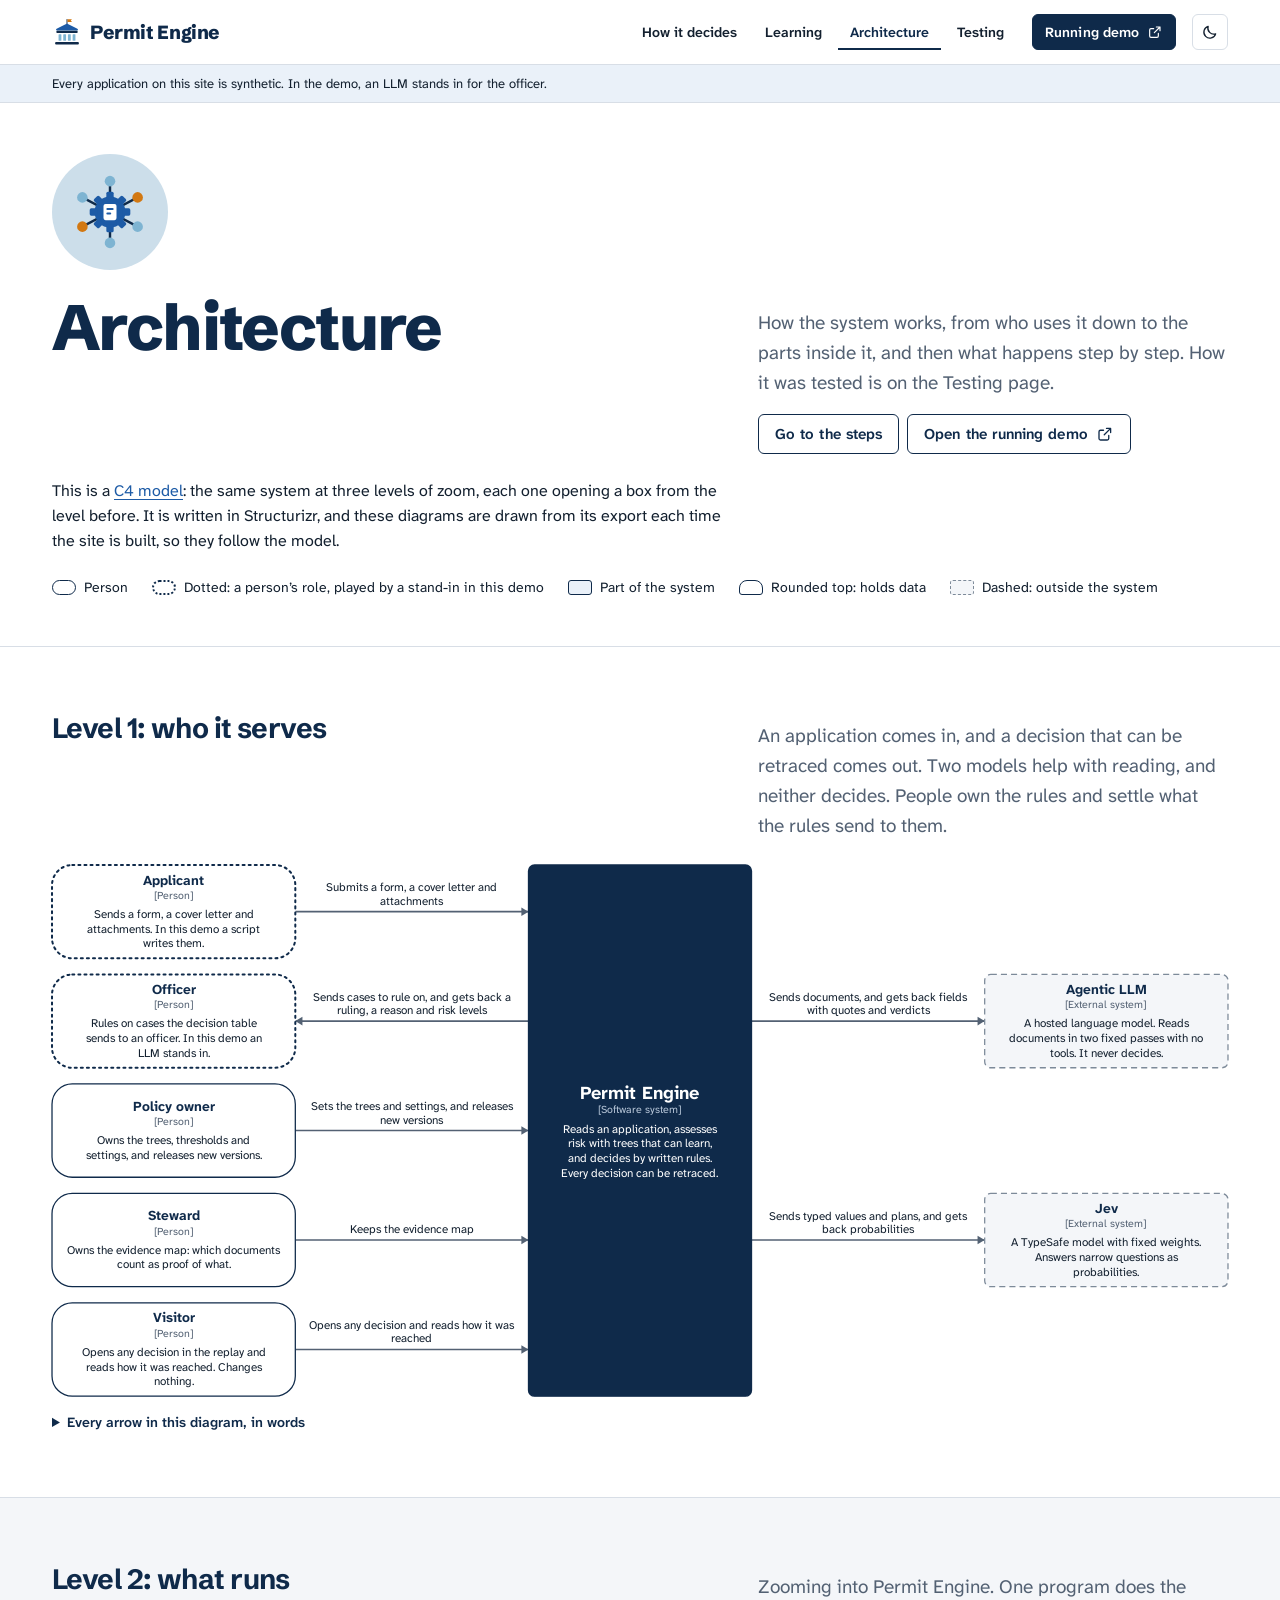
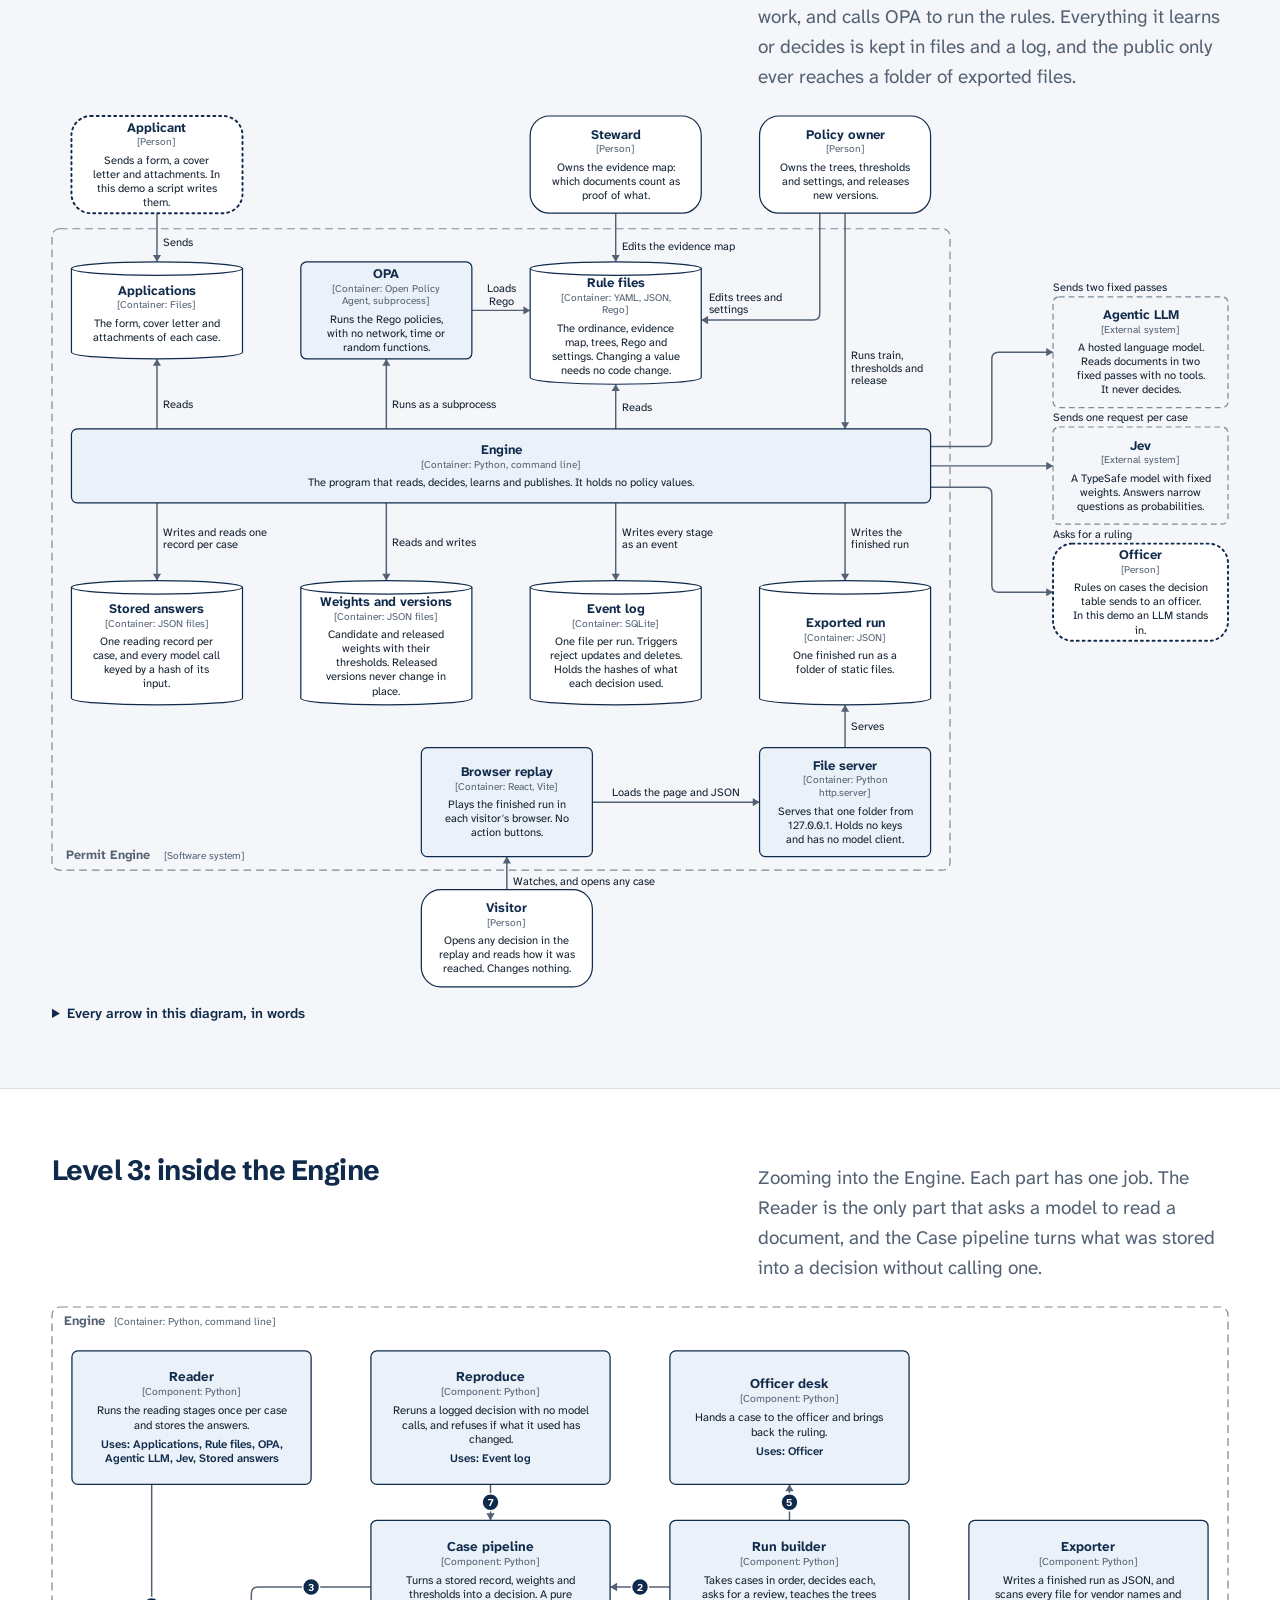
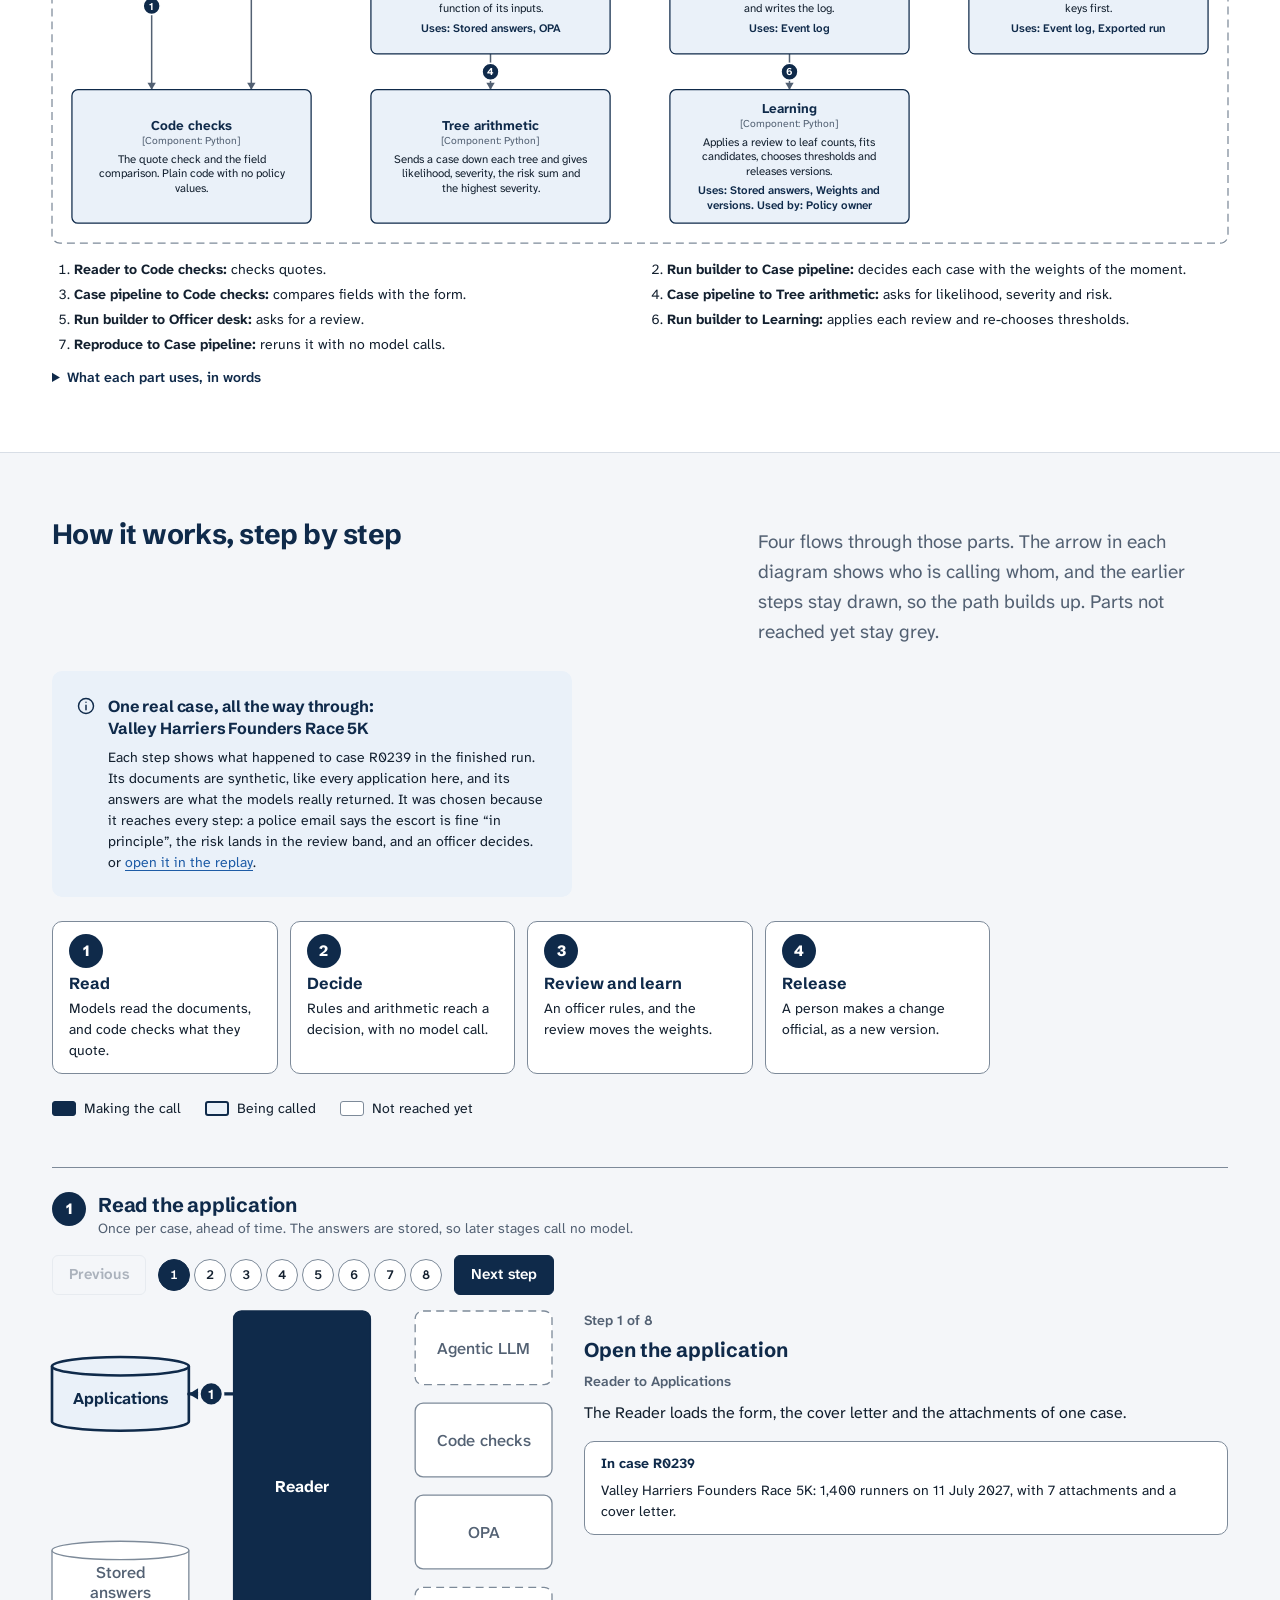
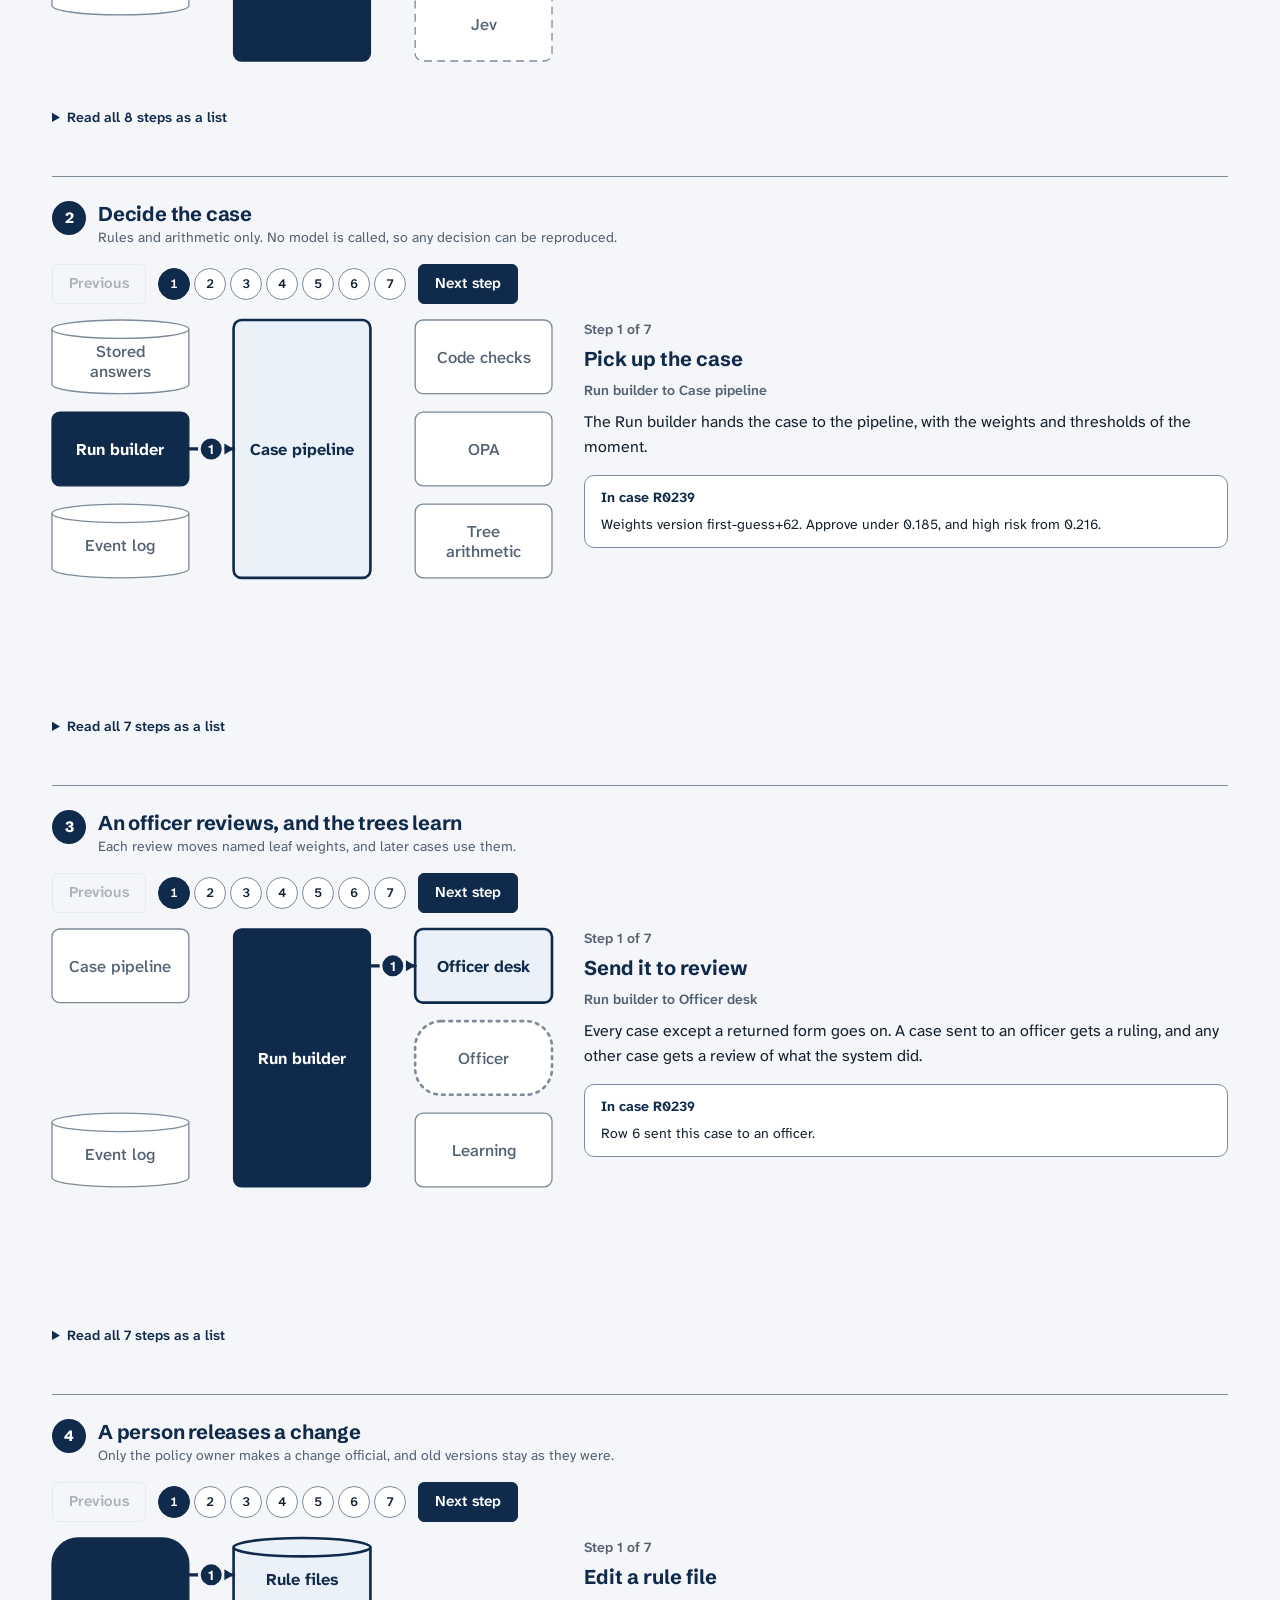
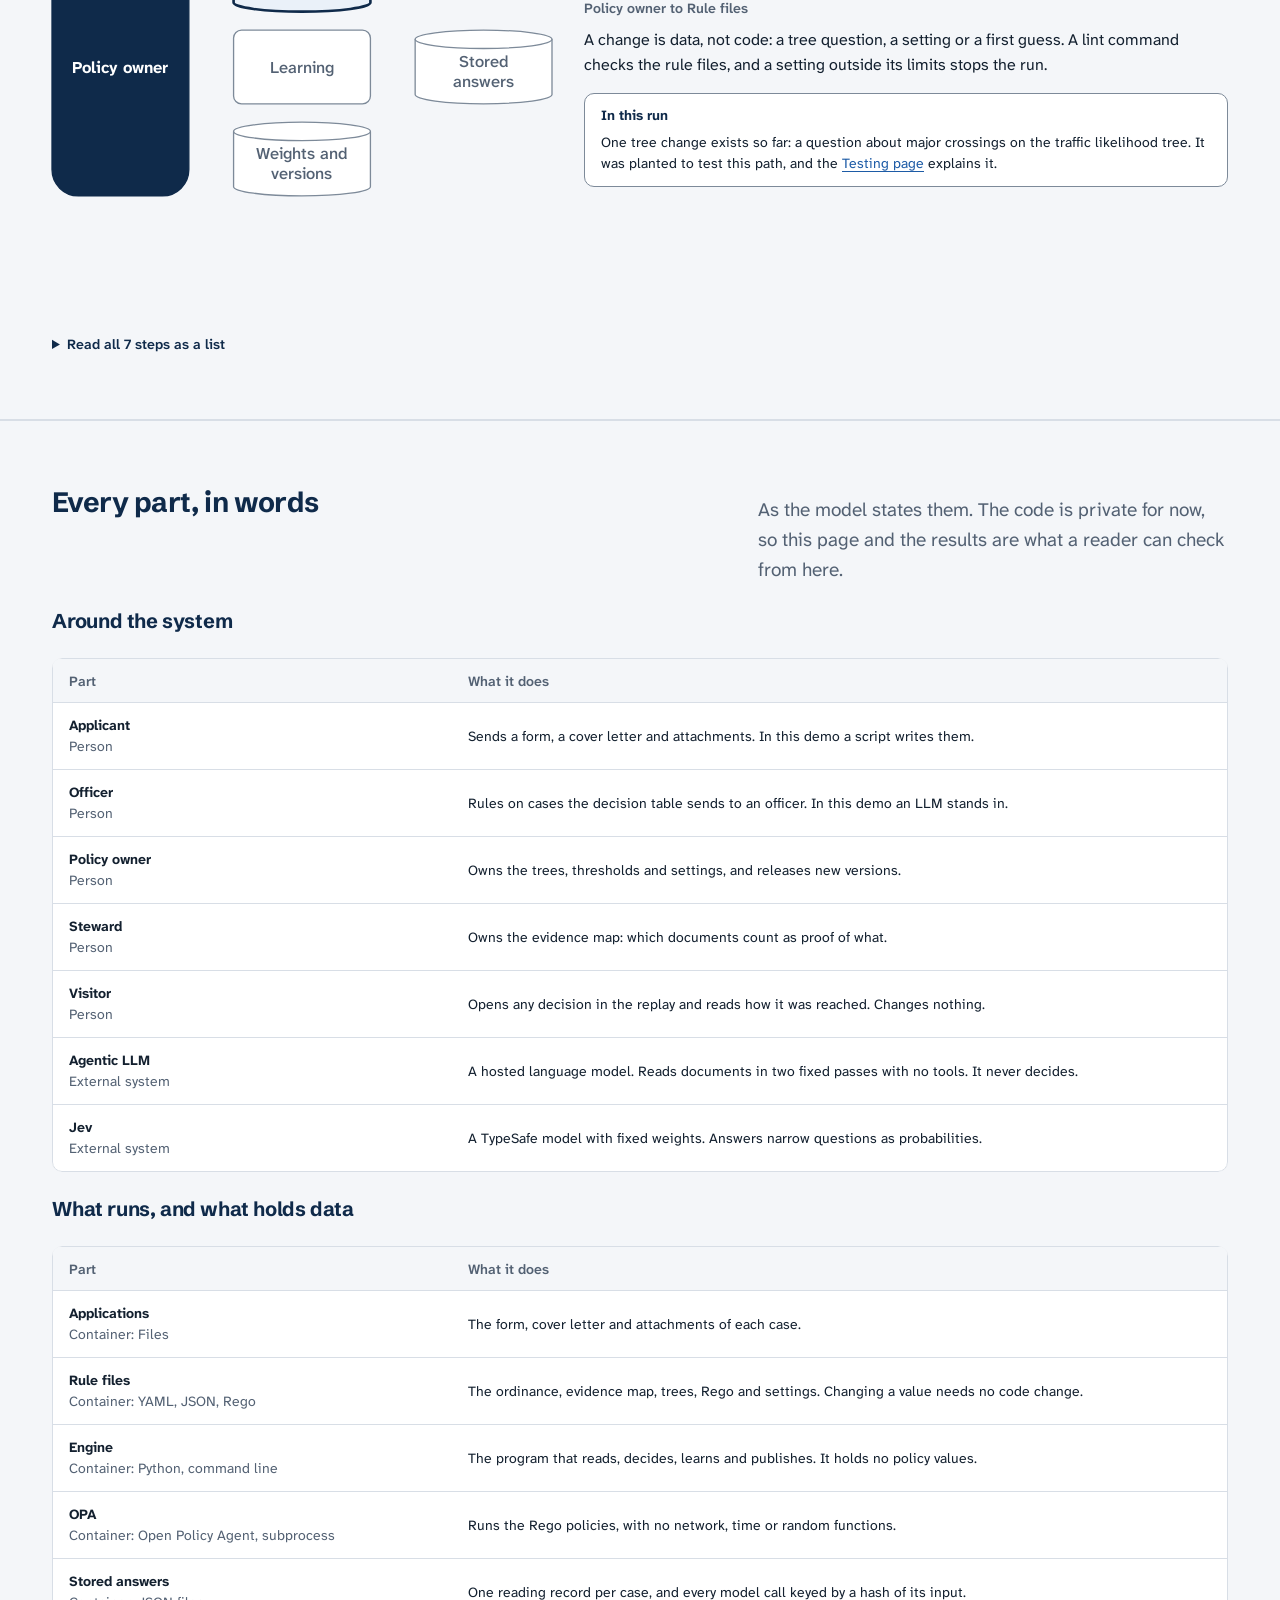
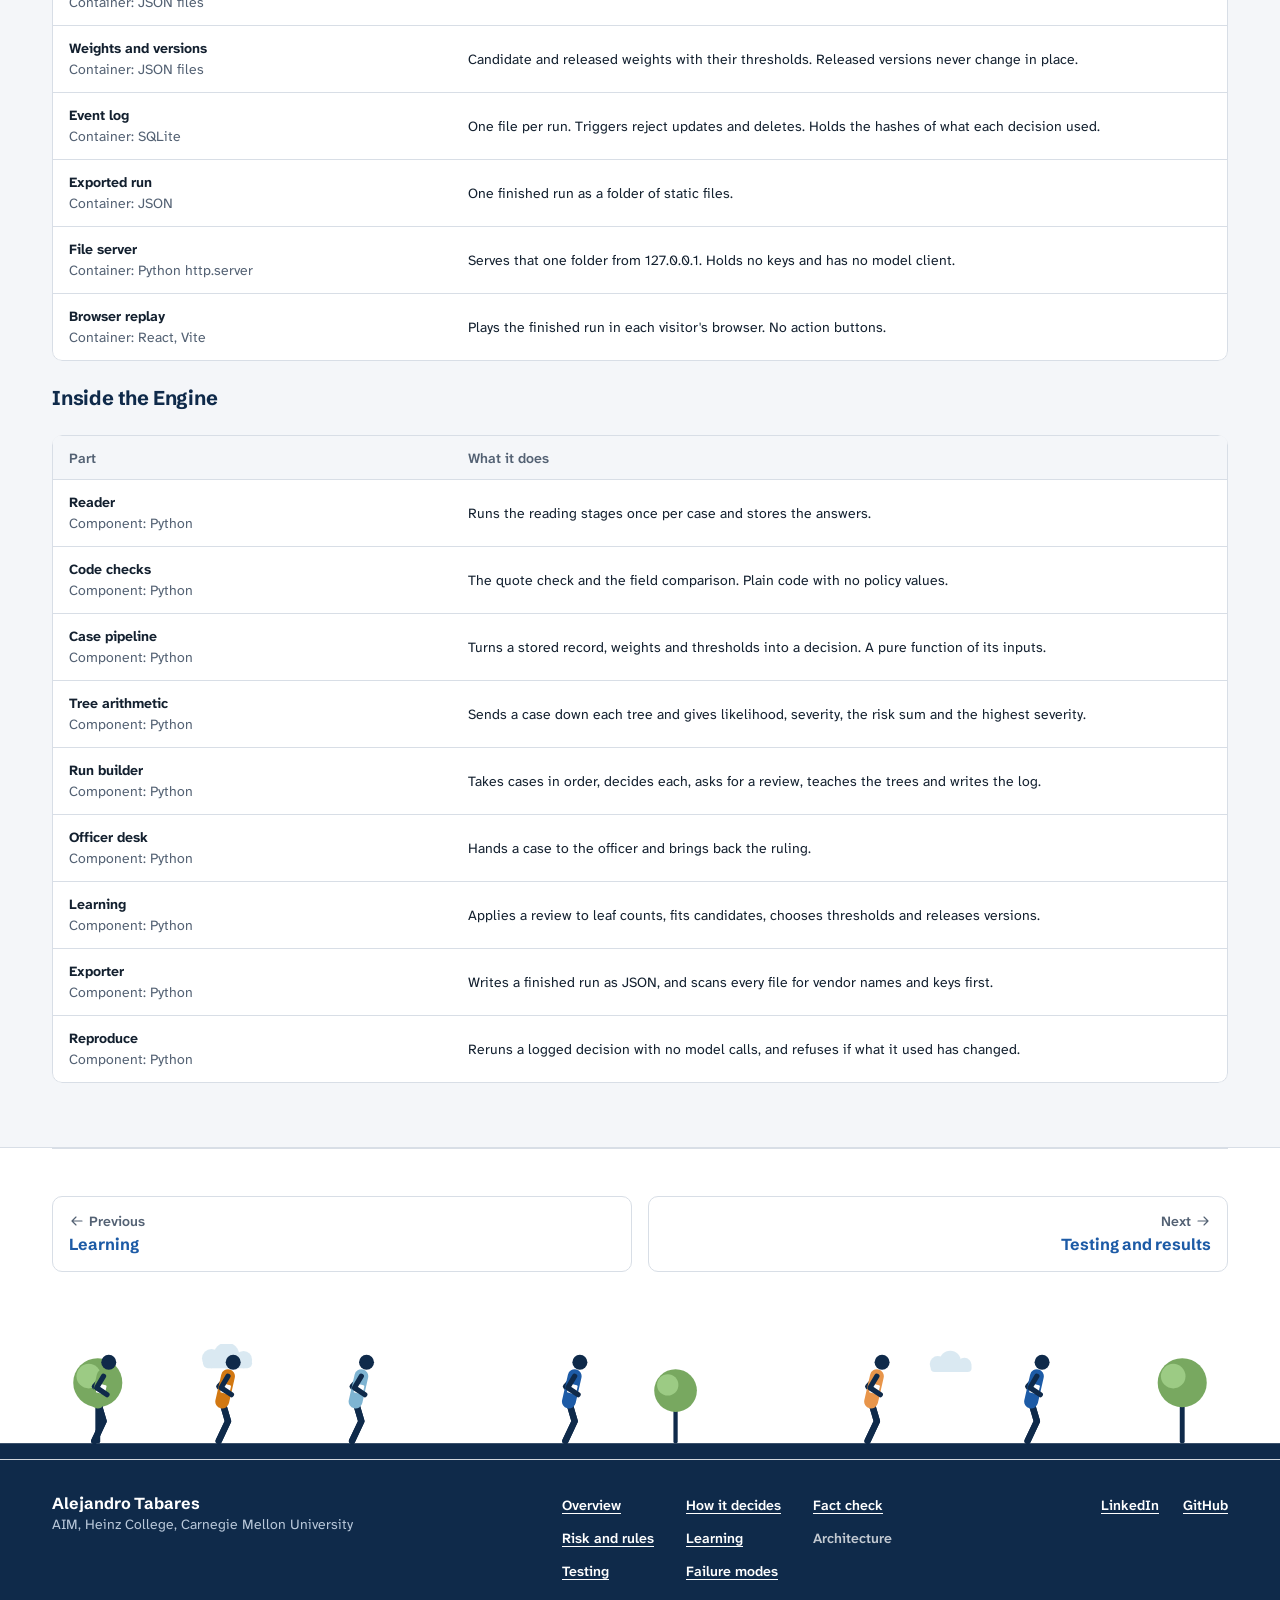
==== commit 42e1e43b: "Make Testing and Learning direct, add the cost, and hide what visitors do not need Testing now shows" ====
--- a/architecture.html
+++ b/architecture.html
@@ -1,2 +1,2 @@
 <!doctype html>
-<html lang="en" data-theme="light"><head><meta charSet="utf-8"/><meta name="viewport" content="width=device-width, initial-scale=1, viewport-fit=cover"/><title>Architecture | Permit Engine</title><link rel="icon" href="data:image/svg+xml,%3Csvg%20xmlns%3D%22http%3A%2F%2Fwww.w3.org%2F2000%2Fsvg%22%20viewBox%3D%220%200%2032%2032%22%3E%3Crect%20width%3D%2232%22%20height%3D%2232%22%20rx%3D%227%22%20fill%3D%22%230f2a4a%22%2F%3E%3Cpath%20d%3D%22M6%2013%2016%207l10%206v2H6z%22%20fill%3D%22%237eb4d2%22%2F%3E%3Cpath%20d%3D%22M9%2016h3v8H9zM14.500%2016h3v8h-3zM20%2016h3v8h-3z%22%20fill%3D%22%23fff%22%2F%3E%3Crect%20x%3D%226%22%20y%3D%2225%22%20width%3D%2220%22%20height%3D%222%22%20rx%3D%221%22%20fill%3D%22%23e8954a%22%2F%3E%3C%2Fsvg%3E"/><meta name="description" content="How Permit Engine works, as a C4 model: who uses it, what runs, what is inside the engine, and five flows you can step through with one real case."/><meta name="author" content="Alejandro Tabares"/><script>(function(){try{var t=localStorage.getItem('pe-theme');if(t)document.documentElement.setAttribute('data-theme',t)}catch(e){}})();</script><link rel="stylesheet" href="./assets/fonts/fonts.css"/><link rel="stylesheet" href="./assets/permit-engine.css"/><link rel="stylesheet" href="./assets/site.css"/></head><body class="pe-app site"><a class="site-skip" href="#main">Skip to content</a><header class="site-hd"><div class="site-wrap site-hd__row"><a class="site-brand" href="./"><svg width="30" height="30" viewBox="0 0 96 96" aria-hidden="true" focusable="false"><rect x="46.5" y="6" width="3" height="18" rx="1.5" fill="#0F2A4A"></rect><path d="M49.5 7H64l-4 4.5 4 4.5H49.5z" fill="#D27812"></path><path d="M48 24 80 40H16z" fill="#1D5BA6" stroke="#1D5BA6" stroke-width="6" stroke-linejoin="round"></path><rect x="14" y="44" width="68" height="7" rx="2" fill="#0F2A4A"></rect><rect x="21" y="55" width="9" height="21" rx="2" fill="#7EB4D2"></rect><rect x="36" y="55" width="9" height="21" rx="2" fill="#7EB4D2"></rect><rect x="51" y="55" width="9" height="21" rx="2" fill="#7EB4D2"></rect><rect x="66" y="55" width="9" height="21" rx="2" fill="#7EB4D2"></rect><rect x="10" y="80" width="76" height="8" rx="3" fill="#0F2A4A"></rect></svg><span>Permit Engine</span></a><nav class="site-nav" aria-label="Site"><ul role="list"><li><a href="./how-it-decides.html">How it decides</a></li><li><a href="./learning.html">Learning</a></li><li><a href="./architecture.html" aria-current="page">Architecture</a></li><li><a href="./testing.html">Testing</a></li></ul></nav><a class="pe-button site-btn site-hd__cta" href="https://permit-engine.bottomuplabs.com">Running demo <svg width="16" height="16" viewBox="0 0 24 24" fill="none" stroke="currentColor" stroke-width="1.75" stroke-linecap="round" stroke-linejoin="round" aria-hidden="true" focusable="false"><path d="M14 4.5h5.5V10M19.5 4.5 11 13M17 14v4a2 2 0 0 1-2 2H6a2 2 0 0 1-2-2V9a2 2 0 0 1 2-2h4"></path></svg></a><button type="button" id="theme-toggle" class="site-theme" aria-pressed="false"><svg width="18" height="18" viewBox="0 0 24 24" fill="none" stroke="currentColor" stroke-width="1.75" stroke-linecap="round" stroke-linejoin="round" aria-hidden="true" focusable="false"><path d="M19.5 14.5A8 8 0 0 1 9.5 4.5a8 8 0 1 0 10 10z"></path></svg><span class="site-theme__label">Dark theme</span></button></div></header><p class="site-banner"><span class="site-wrap site-banner__row"><span>Every application on this site is synthetic. In the demo, an LLM stands in for the officer.</span><a href="./since-the-poster.html">What has changed since the poster</a></span></p><main id="main" class="site-main"><div class="site-wrap site-art" aria-hidden="true"><span class="site-art__disc"><svg width="78" height="78" viewBox="0 0 96 96" aria-hidden="true" focusable="false"><g stroke="#0F2A4A" stroke-width="3" fill="none" stroke-linecap="round"><path d="M48 48V10M48 48l34-18M48 48l34 18M48 48v38M48 48L14 66M48 48L14 30"></path></g><circle cx="48" cy="10" r="6.5" fill="#7EB4D2"></circle><circle cx="82" cy="30" r="6.5" fill="#D27812"></circle><circle cx="82" cy="66" r="6.5" fill="#7EB4D2"></circle><circle cx="48" cy="86" r="6.5" fill="#7EB4D2"></circle><circle cx="14" cy="66" r="6.5" fill="#D27812"></circle><circle cx="14" cy="30" r="6.5" fill="#7EB4D2"></circle><g fill="#1D5BA6"><circle cx="48" cy="48" r="19"></circle><rect x="43.5" y="23" width="9" height="10" rx="2"></rect><rect x="43.5" y="23" width="9" height="10" rx="2" transform="rotate(45 48 48)"></rect><rect x="43.5" y="23" width="9" height="10" rx="2" transform="rotate(90 48 48)"></rect><rect x="43.5" y="23" width="9" height="10" rx="2" transform="rotate(135 48 48)"></rect><rect x="43.5" y="23" width="9" height="10" rx="2" transform="rotate(180 48 48)"></rect><rect x="43.5" y="23" width="9" height="10" rx="2" transform="rotate(225 48 48)"></rect><rect x="43.5" y="23" width="9" height="10" rx="2" transform="rotate(270 48 48)"></rect><rect x="43.5" y="23" width="9" height="10" rx="2" transform="rotate(315 48 48)"></rect></g><rect x="40" y="38" width="16" height="20" rx="2.5" fill="#FFFFFF"></rect><rect x="43.5" y="43" width="9" height="2.6" rx="1.3" fill="#1D5BA6"></rect><rect x="43.5" y="48.5" width="6" height="2.6" rx="1.3" fill="#1D5BA6"></rect></svg></span></div><section class="site-hero"><div class="site-wrap site-hero__inner"><div class="pe-section-heading pe-section-heading--split pe-section-heading--page"><div class="pe-section-heading__grid"><h1 class="pe-section-heading__title pe-h1">Architecture</h1><div class="pe-section-heading__aside"><p class="pe-section-heading__description">How the system works, from who uses it down to the parts inside it, and then what happens step by step. How it was tested is on the Testing page.</p><div class="pe-section-heading__actions"><a class="pe-button site-btn site-btn--secondary" href="#flows">Go to the steps</a><a class="pe-button site-btn site-btn--secondary" href="https://permit-engine.bottomuplabs.com">Open the running demo <svg width="18" height="18" viewBox="0 0 24 24" fill="none" stroke="currentColor" stroke-width="1.75" stroke-linecap="round" stroke-linejoin="round" aria-hidden="true" focusable="false"><path d="M14 4.5h5.5V10M19.5 4.5 11 13M17 14v4a2 2 0 0 1-2 2H6a2 2 0 0 1-2-2V9a2 2 0 0 1 2-2h4"></path></svg></a></div></div></div></div><div class="site-prose"><p>This is a <a href="https://c4model.com/">C4 model</a>: the same system at three levels of zoom, each one opening a box from the level before. It is written in Structurizr, and these diagrams are drawn from its export each time the site is built, so they follow the model.</p></div><ul class="site-arch-legend pe-small" role="list"><li><span class="site-arch-legend__box site-arch-legend__box--person"></span> Person</li><li><span class="site-arch-legend__box site-arch-legend__box--stand-in"></span> Dotted: a person’s role, played by a stand-in in this demo</li><li><span class="site-arch-legend__box site-arch-legend__box--part"></span> Part of the system</li><li><span class="site-arch-legend__box site-arch-legend__box--store"></span> Rounded top: holds data</li><li><span class="site-arch-legend__box site-arch-legend__box--external"></span> Dashed: outside the system</li></ul></div></section><section class="site-section" aria-labelledby="level-1"><div class="site-wrap site-stack"><div class="pe-section-heading pe-section-heading--split pe-section-heading--section"><div class="pe-section-heading__grid"><h2 id="level-1" class="pe-section-heading__title pe-h2">Level 1: who it serves</h2><div class="pe-section-heading__aside"><p class="pe-section-heading__description">An application comes in, and a decision that can be retraced comes out. Two models help with reading, and neither decides. People own the rules and settle what the rules send to them.</p></div></div></div><figure class="site-c4-figure"><div class="site-c4-only-wide"><svg viewBox="0 0 1160 524" class="site-c4" role="img" aria-label="Level 1, system context: Permit Engine, who uses it, and the two models it calls. The same information is listed in words under the diagram."><g class="site-c4__edge"><path d="M240 46 L470 46"></path><polygon points="470,46 463,41.8 463,50.2"></polygon></g><g class="site-c4__edge"><path d="M470 154 L240 154"></path><polygon points="240,154 247,158.2 247,149.8"></polygon></g><g class="site-c4__edge"><path d="M240 262 L470 262"></path><polygon points="470,262 463,257.8 463,266.2"></polygon></g><g class="site-c4__edge"><path d="M240 370 L470 370"></path><polygon points="470,370 463,365.8 463,374.2"></polygon></g><g class="site-c4__edge"><path d="M240 478 L470 478"></path><polygon points="470,478 463,473.8 463,482.2"></polygon></g><g class="site-c4__edge"><path d="M690 154 L920 154"></path><polygon points="920,154 913,149.8 913,158.2"></polygon></g><g class="site-c4__edge"><path d="M690 370 L920 370"></path><polygon points="920,370 913,365.8 913,374.2"></polygon></g><g class="site-c4__box site-c4__box--stand-in"><rect x="0" y="0" width="240" height="92" rx="20"></rect><text x="120" y="19.25" text-anchor="middle" class="site-c4__name">Applicant</text><text x="120" y="33.25" te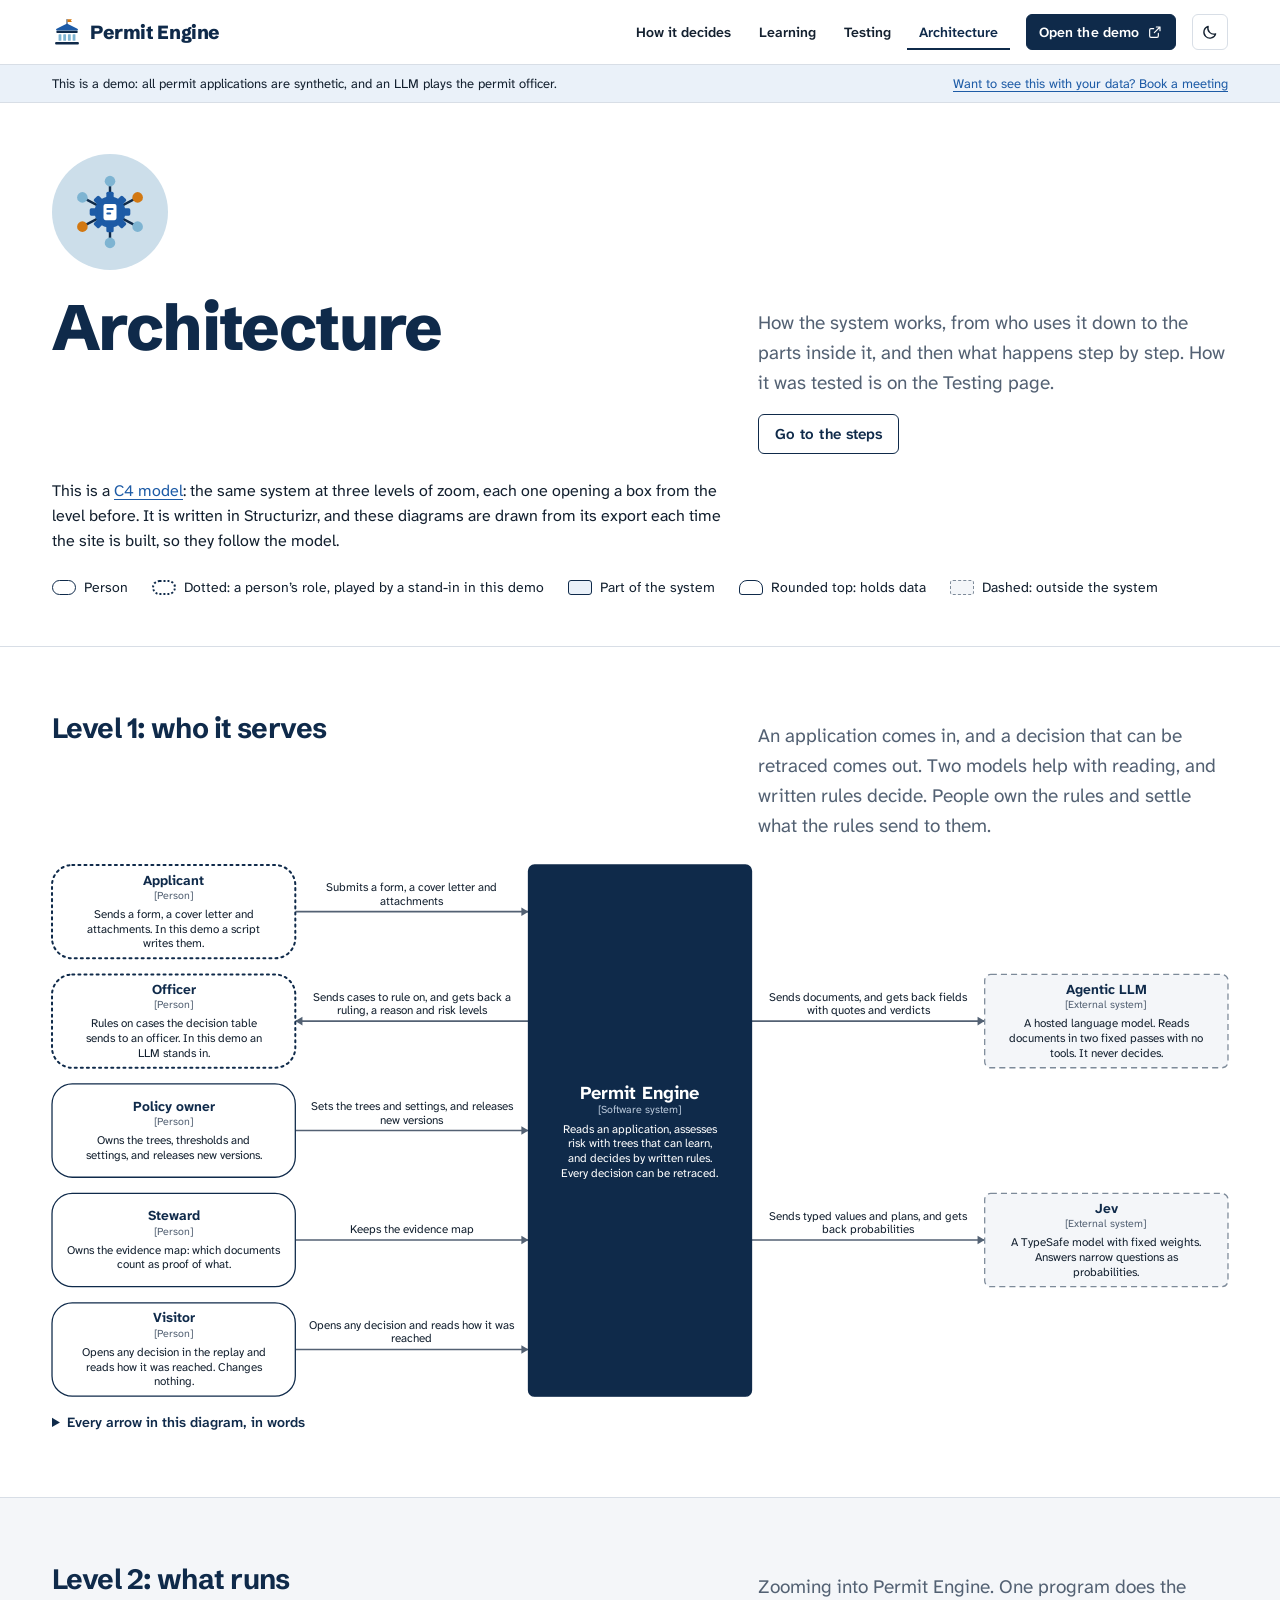
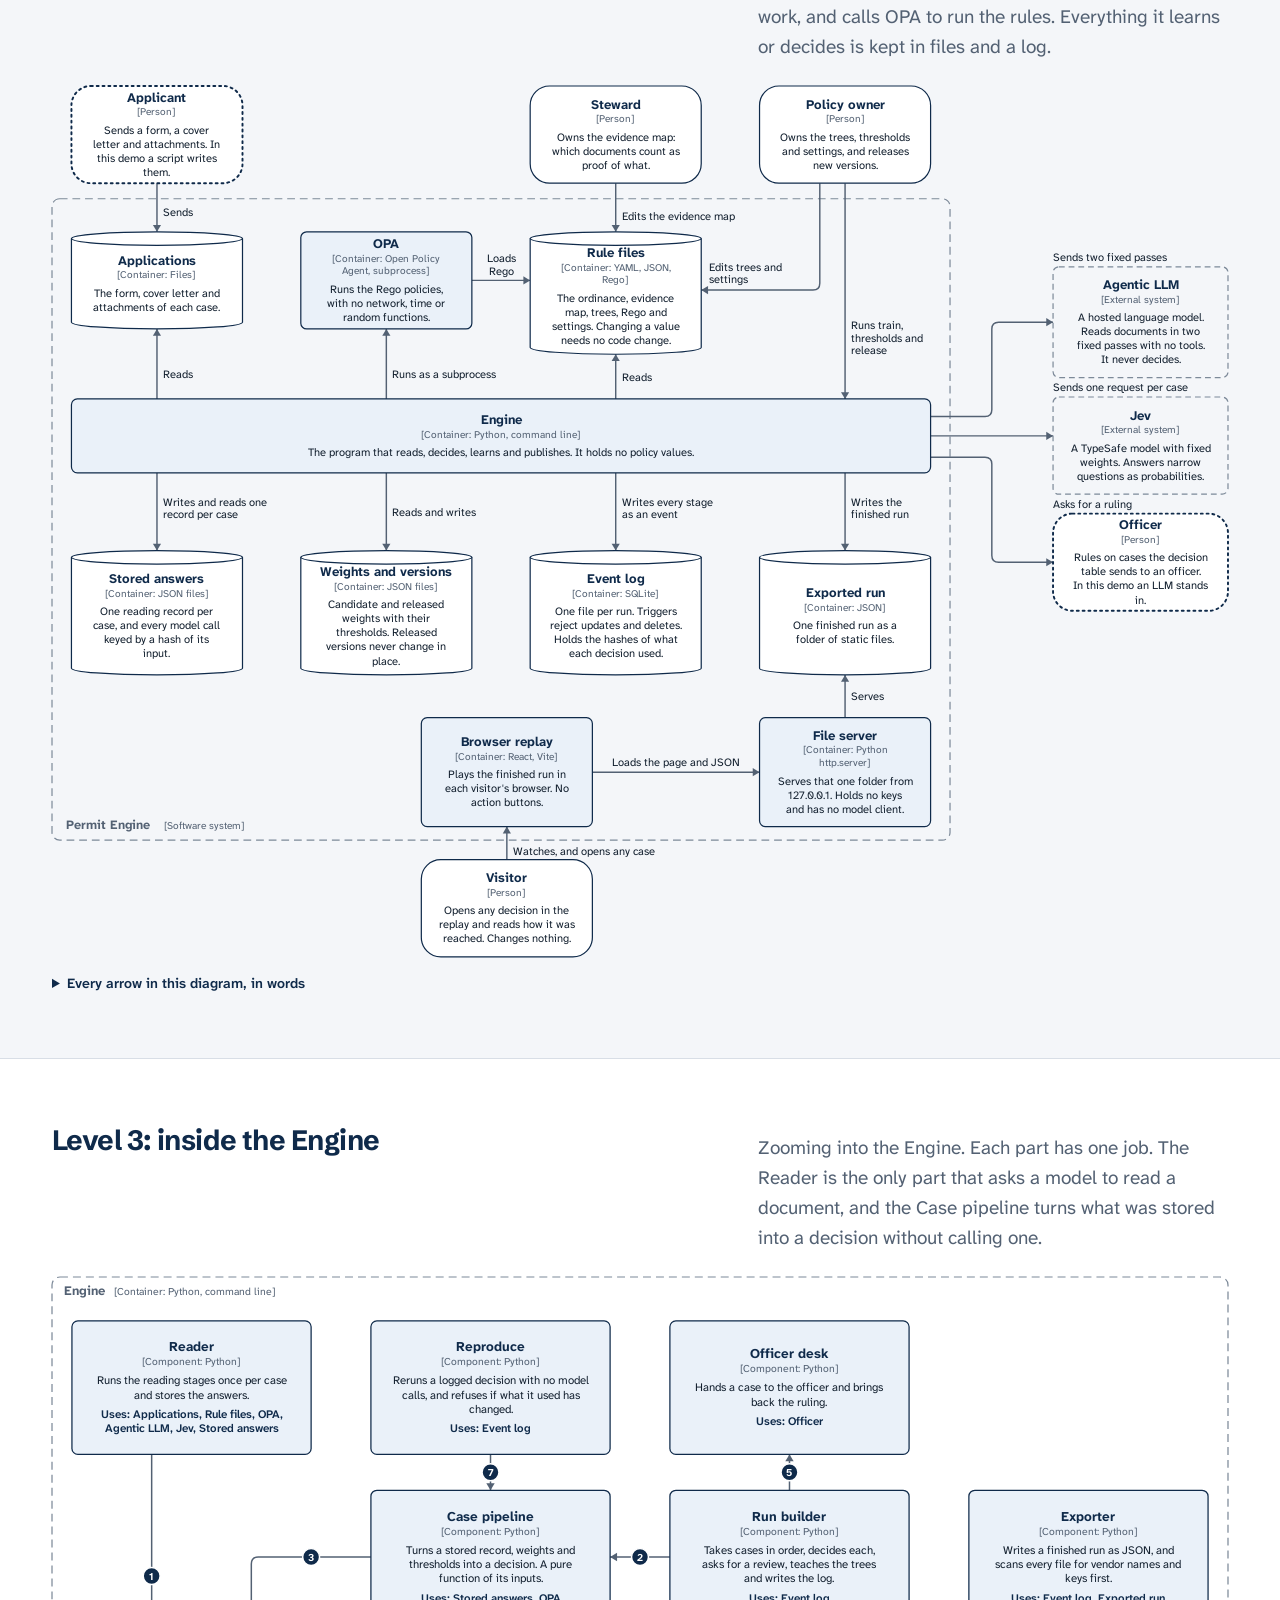
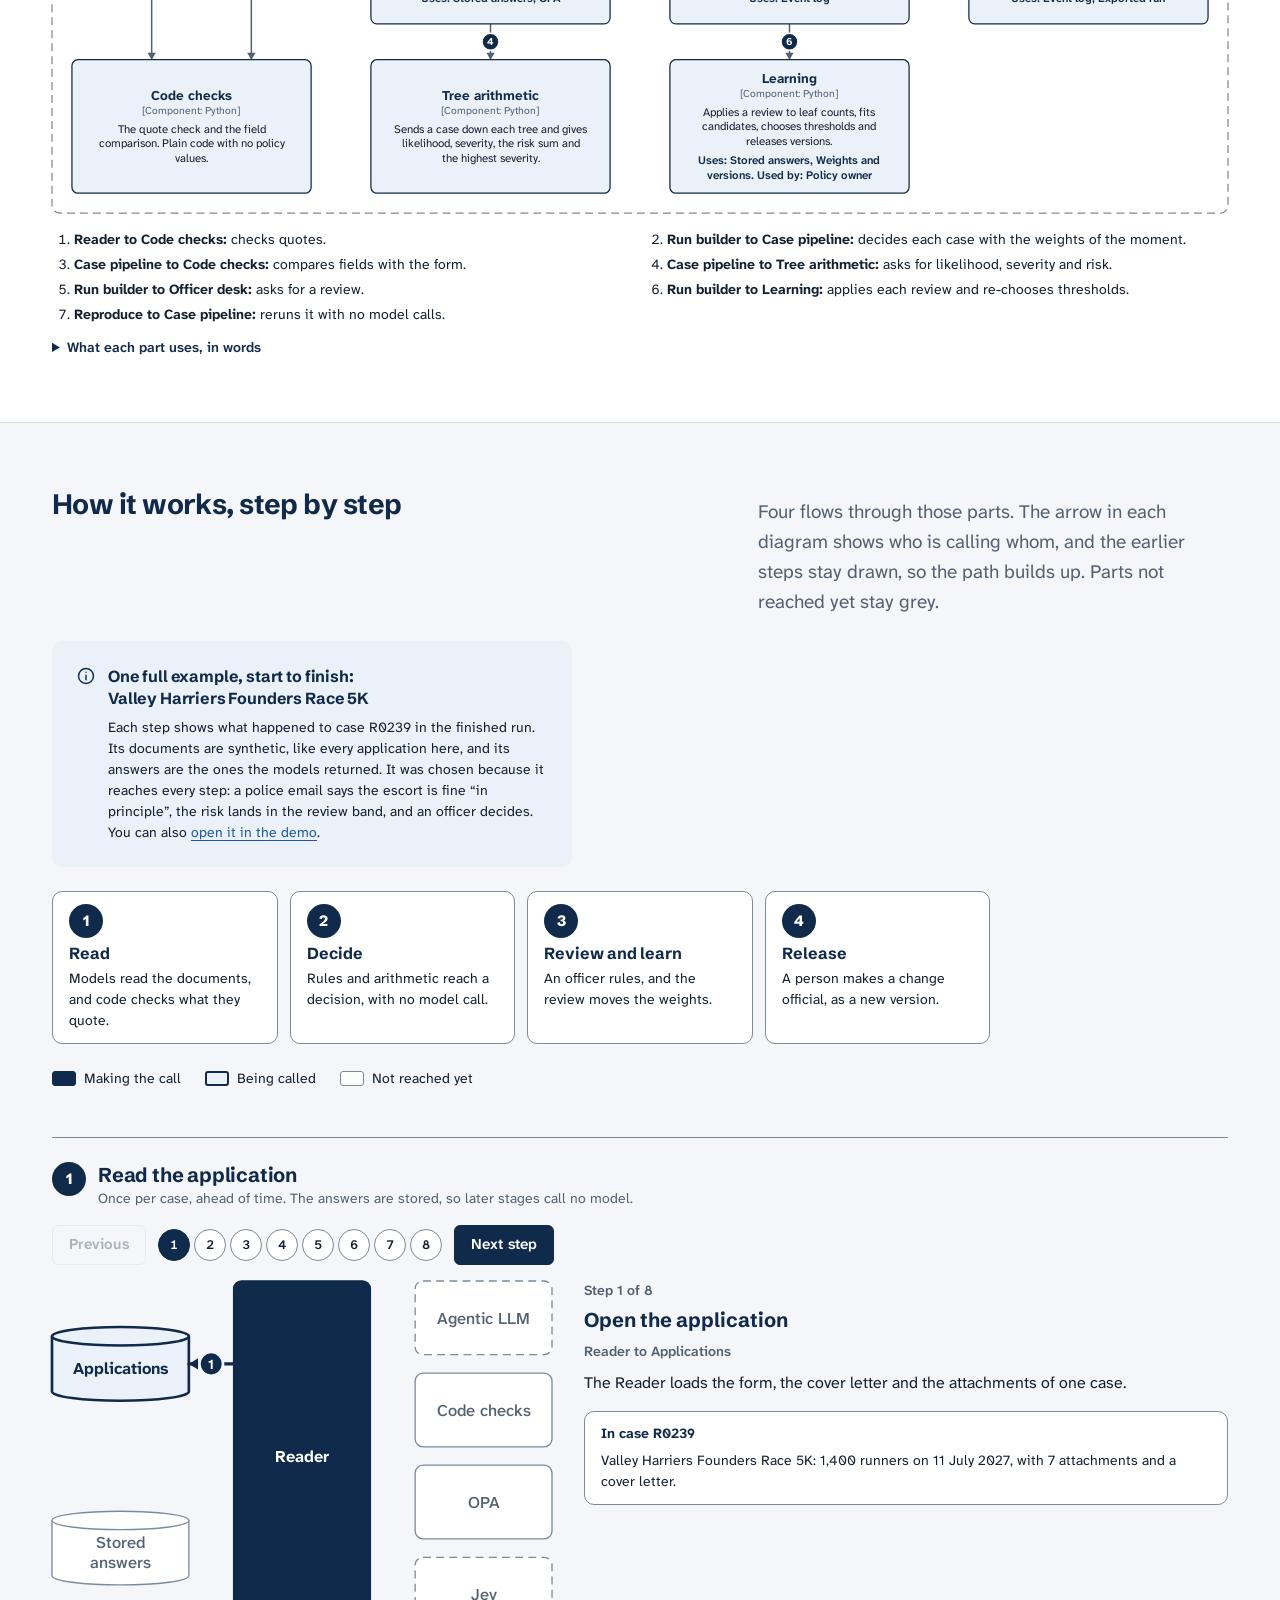
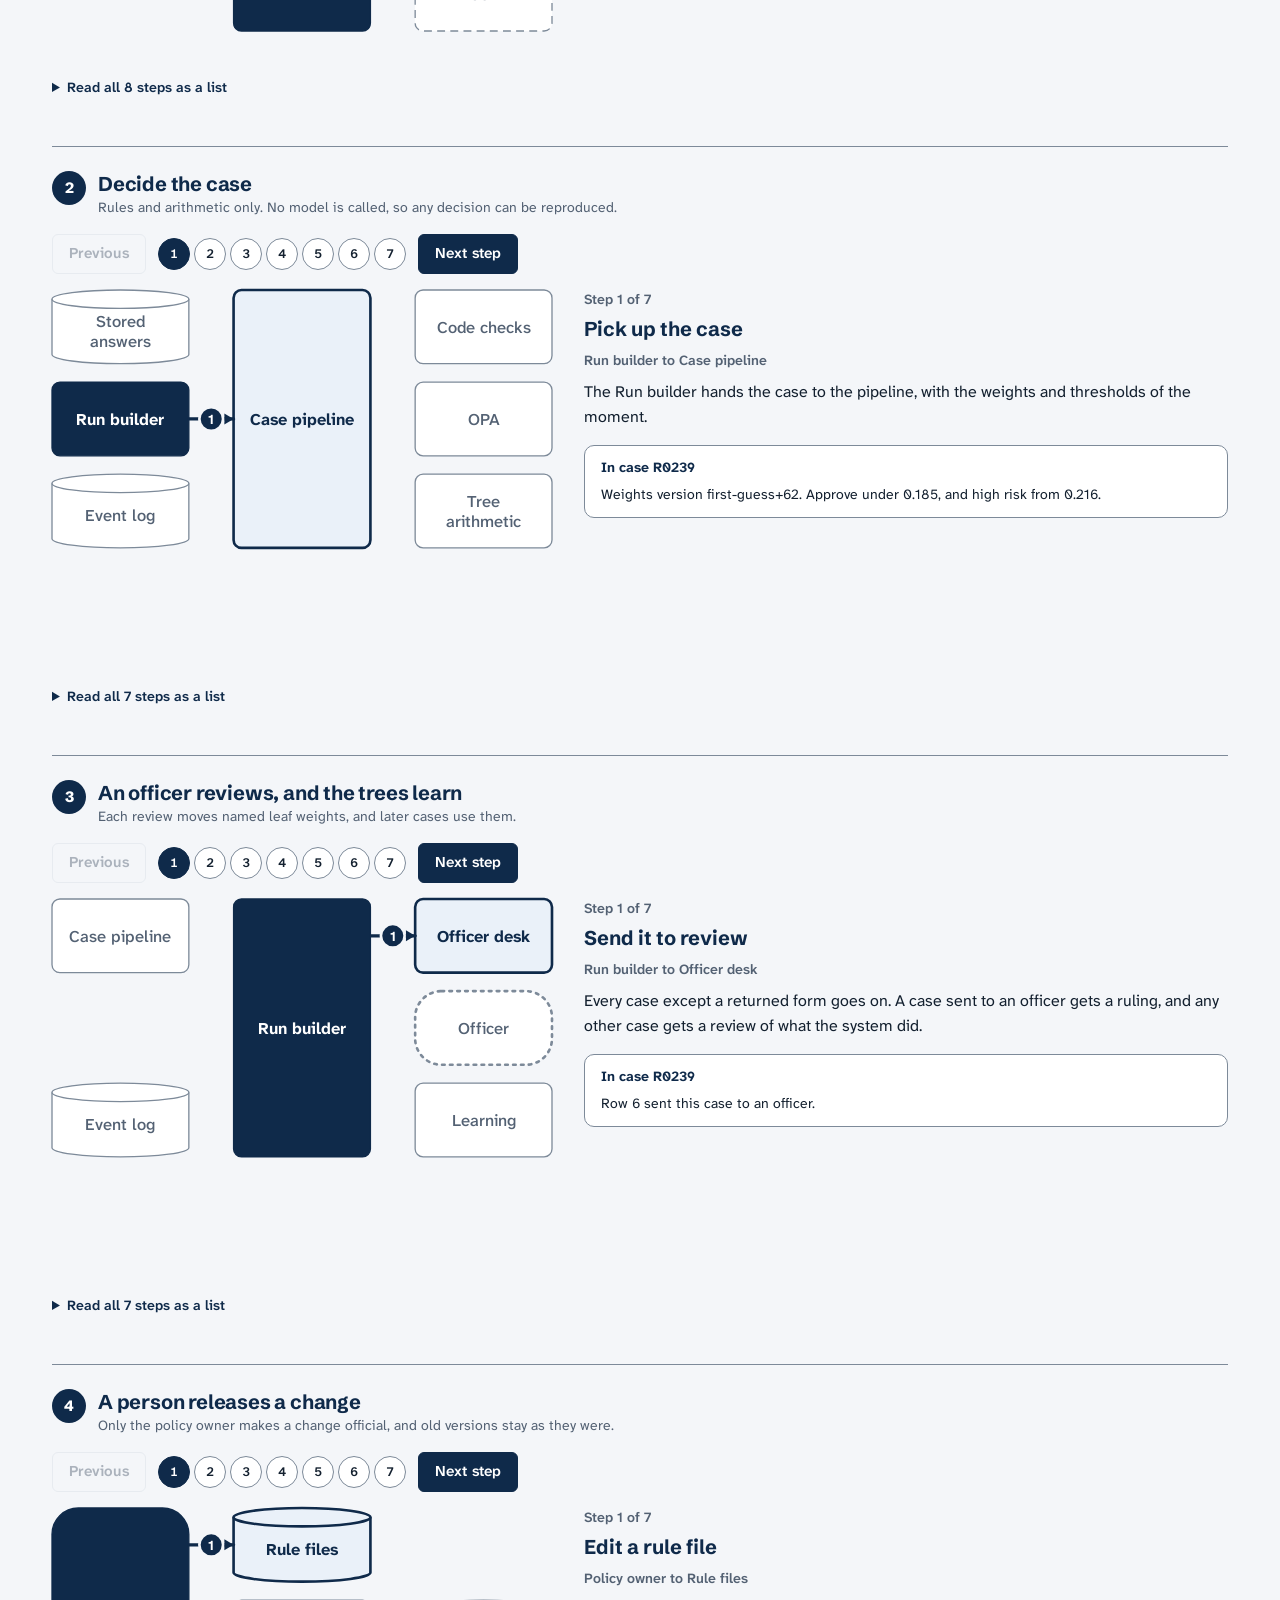
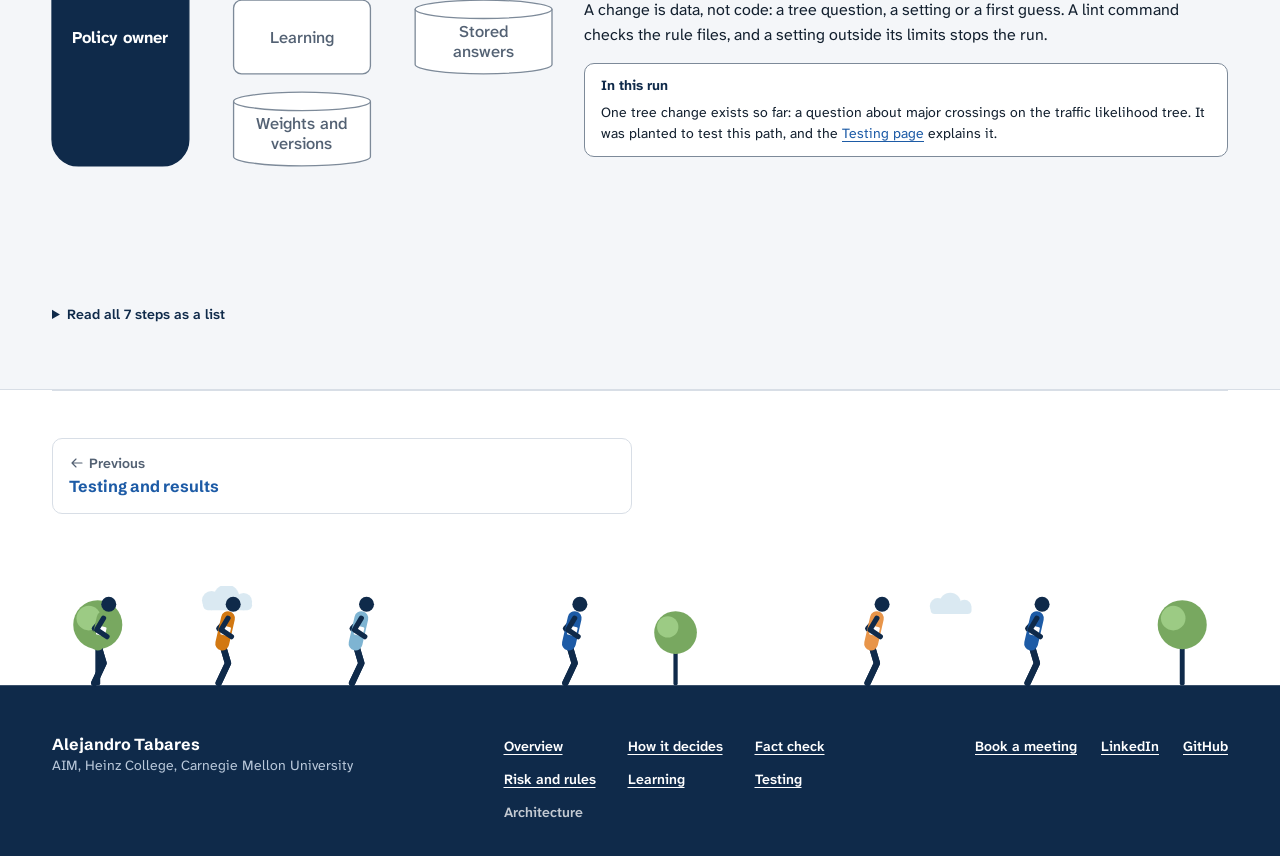
